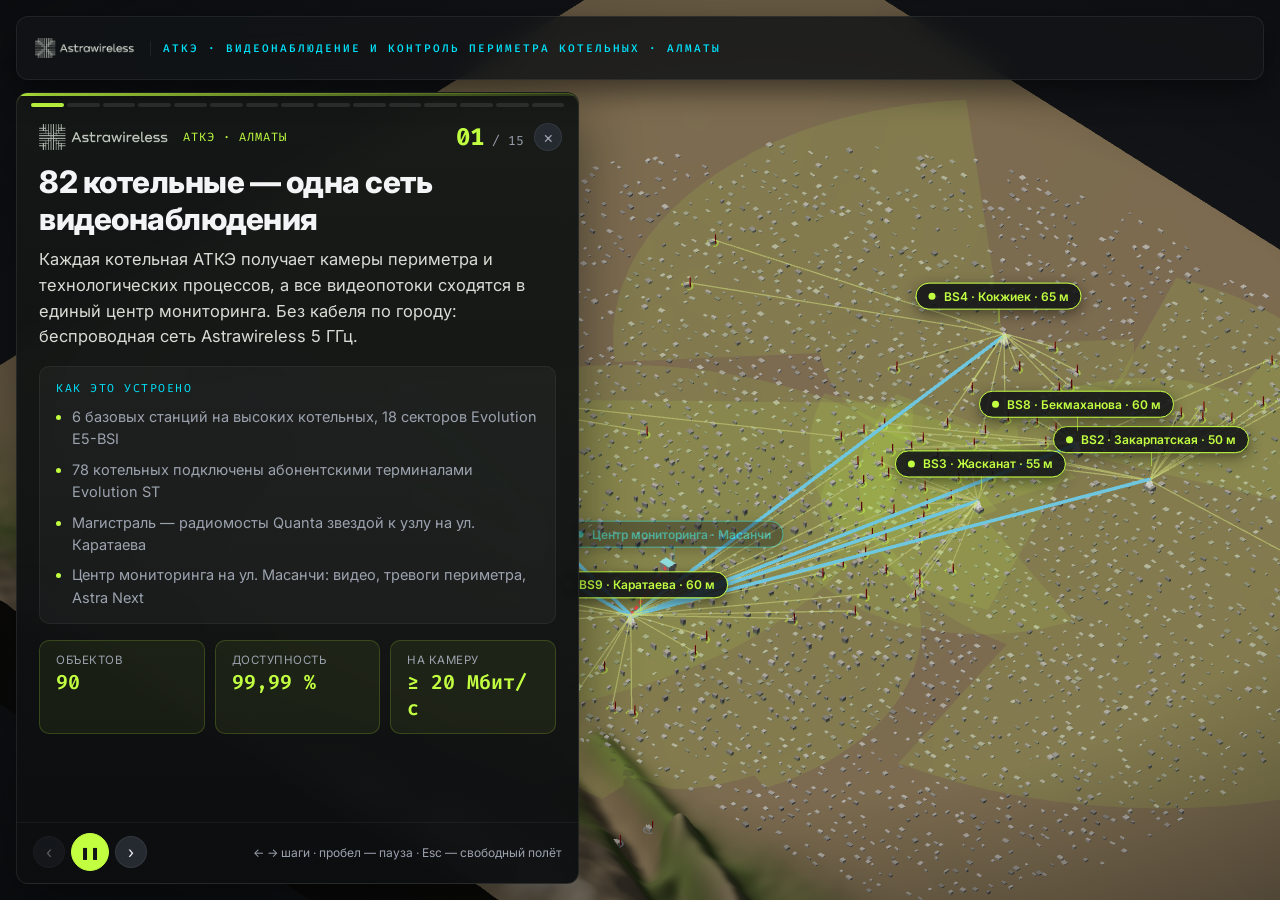
==== atke/index.html @ 7b4aeb9e "Обновление сайта 2026-10-12 13:49" ====
<!doctype html>
<html lang="ru" data-mode="tour">
  <head>
    <meta charset="UTF-8" />
    <meta name="viewport" content="width=device-width, initial-scale=1.0" />
    <meta name="robots" content="noindex, nofollow" />
    <title>Видеонаблюдение котельных АТКЭ · Astrawireless</title>
    <meta name="description" content="Пролёт над Алматы: беспроводная сеть Astrawireless 5 ГГц для видеонаблюдения и контроля периметра котельных АТКЭ." />
    <link rel="preconnect" href="https://fonts.googleapis.com" />
    <link href="https://fonts.googleapis.com/css2?family=Inter:wght@400;500;600;800&family=Fira+Code:wght@400;500;600&display=swap" rel="stylesheet" />
    <script type="module">var e=Object.create,t=Object.defineProperty,n=Object.getOwnPropertyDescriptor,r=Object.getOwnPropertyNames,i=Object.getPrototypeOf,a=Object.prototype.hasOwnProperty,o=(e,t)=>()=>(t||(e((t={exports:{}}).exports,t),e=null),t.exports),s=(e,n)=>{let r={};for(var i in e)t(r,i,{get:e[i],enumerable:!0});return n||t(r,Symbol.toStringTag,{value:`Module`}),r},c=(e,i,o,s)=>{if(i&&typeof i==`object`||typeof i==`function`)for(var c=r(i),l=0,u=c.length,d;l<u;l++)d=c[l],!a.call(e,d)&&d!==o&&t(e,d,{get:(e=>i[e]).bind(null,d),enumerable:!(s=n(i,d))||s.enumerable});return e},l=(n,r,o)=>(o=n==null?{}:e(i(n)),c(r||!n||!n.__esModule||!a.call(n,`default`)?t(o,`default`,{value:n,enumerable:!0}):o,n)),u=o((e=>{var t=Symbol.for(`react.transitional.element`),n=Symbol.for(`react.portal`),r=Symbol.for(`react.fragment`),i=Symbol.for(`react.strict_mode`),a=Symbol.for(`react.profiler`),o=Symbol.for(`react.consumer`),s=Symbol.for(`react.context`),c=Symbol.for(`react.forward_ref`),l=Symbol.for(`react.suspense`),u=Symbol.for(`react.memo`),d=Symbol.for(`react.lazy`),f=Symbol.for(`react.activity`),p=Symbol.for(`react.view_transition`),m=Symbol.iterator;function h(e){return typeof e!=`object`||!e?null:(e=m&&e[m]||e[`@@iterator`],typeof e==`function`?e:null)}var g={isMounted:function(){return!1},enqueueForceUpdate:function(){},enqueueReplaceState:function(){},enqueueSetState:function(){}},_=Object.assign,v={};function y(e,t,n){this.props=e,this.context=t,this.refs=v,this.updater=n||g}y.prototype.isReactComponent={},y.prototype.setState=function(e,t){if(typeof e!=`object`&&typeof e!=`function`&&e!=null)throw Error(`takes an object of state variables to update or a function which returns an object of state variables.`);this.updater.enqueueSetState(this,e,t,`setState`)},y.prototype.forceUpdate=function(e){this.updater.enqueueForceUpdate(this,e,`forceUpdate`)};function b(){}b.prototype=y.prototype;function x(e,t,n){this.props=e,this.context=t,this.refs=v,this.updater=n||g}var S=x.prototype=new b;S.constructor=x,_(S,y.prototype),S.isPureReactComponent=!0;var C=Array.isArray;function w(){}var T={H:null,A:null,T:null,S:null},E=Object.prototype.hasOwnProperty;function D(e,n,r){var i=r.ref;return{$$typeof:t,type:e,key:n,ref:i===void 0?null:i,props:r}}function O(e,t){return D(e.type,t,e.props)}function k(e){return typeof e==`object`&&!!e&&e.$$typeof===t}function A(e){var t={"=":`=0`,":":`=2`};return`$`+e.replace(/[=:]/g,function(e){return t[e]})}var j=/\/+/g;function M(e,t){return typeof e==`object`&&e&&e.key!=null?A(``+e.key):t.toString(36)}function N(e){switch(e.status){case`fulfilled`:return e.value;case`rejected`:throw e.reason;default:switch(typeof e.status==`string`?e.then(w,w):(e.status=`pending`,e.then(function(t){e.status===`pending`&&(e.status=`fulfilled`,e.value=t)},function(t){e.status===`pending`&&(e.status=`rejected`,e.reason=t)})),e.status){case`fulfilled`:return e.value;case`rejected`:throw e.reason}}throw e}function ee(e,r,i,a,o){var s=typeof e;(s===`undefined`||s===`boolean`)&&(e=null);var c=!1;if(e===null)c=!0;else switch(s){case`bigint`:case`string`:case`number`:c=!0;break;case`object`:switch(e.$$typeof){case t:case n:c=!0;break;case d:return c=e._init,ee(c(e._payload),r,i,a,o)}}if(c)return o=o(e),c=a===``?`.`+M(e,0):a,C(o)?(i=``,c!=null&&(i=c.replace(j,`$&/`)+`/`),ee(o,r,i,``,function(e){return e})):o!=null&&(k(o)&&(o=O(o,i+(o.key==null||e&&e.key===o.key?``:(``+o.key).replace(j,`$&/`)+`/`)+c)),r.push(o)),1;c=0;var l=a===``?`.`:a+`:`;if(C(e))for(var u=0;u<e.length;u++)a=e[u],s=l+M(a,u),c+=ee(a,r,i,s,o);else if(u=h(e),typeof u==`function`)for(e=u.call(e),u=0;!(a=e.next()).done;)a=a.value,s=l+M(a,u++),c+=ee(a,r,i,s,o);else if(s===`object`){if(typeof e.then==`function`)return ee(N(e),r,i,a,o);throw r=String(e),Error(`Objects are not valid as a React child (found: `+(r===`[object Object]`?`object with keys {`+Object.keys(e).join(`, `)+`}`:r)+`). If you meant to render a collection of children, use an array instead.`)}return c}function P(e,t,n){if(e==null)return e;var r=[],i=0;return ee(e,r,``,``,function(e){return t.call(n,e,i++)}),r}function te(e){if(e._status===-1){var t=e._result,n=t();n.then(function(t){(e._status===0||e._status===-1)&&(e._status=1,e._result=t,n.status===void 0&&(n.status=`fulfilled`,n.value=t))},function(t){(e._status===0||e._status===-1)&&(e._status=2,e._result=t,n.status===void 0&&(n.status=`rejected`,n.reason=t))}),e._status===-1&&(e._status=0,e._result=n)}if(e._status===1)return e._result.default;throw e._result}var ne=typeof reportError==`function`?reportError:function(e){if(typeof window==`object`&&typeof window.ErrorEvent==`function`){var t=new window.ErrorEvent(`error`,{bubbles:!0,cancelable:!0,message:typeof e==`object`&&e&&typeof e.message==`string`?String(e.message):String(e),error:e});if(!window.dispatchEvent(t))return}else if(typeof process==`object`&&typeof process.emit==`function`){process.emit(`uncaughtException`,e);return}console.error(e)};function re(e){var t=T.T,n={};n.types=t===null?null:t.types,T.T=n;try{var r=e(),i=T.S;i!==null&&i(n,r),typeof r==`object`&&r&&typeof r.then==`function`&&r.then(w,ne)}catch(e){ne(e)}finally{t!==null&&n.types!==null&&(t.types=n.types),T.T=t}}function ie(e){var t=T.T;if(t!==null){var n=t.types;n===null?t.types=[e]:n.indexOf(e)===-1&&n.push(e)}else re(ie.bind(null,e))}var ae={map:P,forEach:function(e,t,n){P(e,function(){t.apply(this,arguments)},n)},count:function(e){var t=0;return P(e,function(){t++}),t},toArray:function(e){return P(e,function(e){return e})||[]},only:function(e){if(!k(e))throw Error(`React.Children.only expected to receive a single React element child.`);return e}};e.Activity=f,e.Children=ae,e.Component=y,e.Fragment=r,e.Profiler=a,e.PureComponent=x,e.StrictMode=i,e.Suspense=l,e.ViewTransition=p,e.__CLIENT_INTERNALS_DO_NOT_USE_OR_WARN_USERS_THEY_CANNOT_UPGRADE=T,e.__COMPILER_RUNTIME={__proto__:null,c:function(e){return T.H.useMemoCache(e)}},e.addTransitionType=ie,e.cache=function(e){return function(){return e.apply(null,arguments)}},e.cacheSignal=function(){return null},e.cloneElement=function(e,t,n){if(e==null)throw Error(`The argument must be a React element, but you passed `+e+`.`);var r=_({},e.props),i=e.key;if(t!=null)for(a in t.key!==void 0&&(i=``+t.key),t)!E.call(t,a)||a===`key`||a===`__self`||a===`__source`||a===`ref`&&t.ref===void 0||(r[a]=t[a]);var a=arguments.length-2;if(a===1)r.children=n;else if(1<a){for(var o=Array(a),s=0;s<a;s++)o[s]=arguments[s+2];r.children=o}return D(e.type,i,r)},e.createContext=function(e){return e={$$typeof:s,_currentValue:e,_currentValue2:e,_threadCount:0,Provider:null,Consumer:null},e.Provider=e,e.Consumer={$$typeof:o,_context:e},e},e.createElement=function(e,t,n){var r,i={},a=null;if(t!=null)for(r in t.key!==void 0&&(a=``+t.key),t)E.call(t,r)&&r!==`key`&&r!==`__self`&&r!==`__source`&&(i[r]=t[r]);var o=arguments.length-2;if(o===1)i.children=n;else if(1<o){for(var s=Array(o),c=0;c<o;c++)s[c]=arguments[c+2];i.children=s}if(e&&e.defaultProps)for(r in o=e.defaultProps,o)i[r]===void 0&&(i[r]=o[r]);return D(e,a,i)},e.createRef=function(){return{current:null}},e.forwardRef=function(e){return{$$typeof:c,render:e}},e.isValidElement=k,e.lazy=function(e){return{$$typeof:d,_payload:{_status:-1,_result:e},_init:te}},e.memo=function(e,t){return{$$typeof:u,type:e,compare:t===void 0?null:t}},e.startTransition=re,e.unstable_useCacheRefresh=function(){return T.H.useCacheRefresh()},e.use=function(e){return T.H.use(e)},e.useActionState=function(e,t,n){return T.H.useActionState(e,t,n)},e.useCallback=function(e,t){return T.H.useCallback(e,t)},e.useContext=function(e){return T.H.useContext(e)},e.useDebugValue=function(){},e.useDeferredValue=function(e,t){return T.H.useDeferredValue(e,t)},e.useEffect=function(e,t){return T.H.useEffect(e,t)},e.useEffectEvent=function(e){return T.H.useEffectEvent(e)},e.useId=function(){return T.H.useId()},e.useImperativeHandle=function(e,t,n){return T.H.useImperativeHandle(e,t,n)},e.useInsertionEffect=function(e,t){return T.H.useInsertionEffect(e,t)},e.useLayoutEffect=function(e,t){return T.H.useLayoutEffect(e,t)},e.useMemo=function(e,t){return T.H.useMemo(e,t)},e.useOptimistic=function(e,t){return T.H.useOptimistic(e,t)},e.useReducer=function(e,t,n){return T.H.useReducer(e,t,n)},e.useRef=function(e){return T.H.useRef(e)},e.useState=function(e){return T.H.useState(e)},e.useSyncExternalStore=function(e,t,n){return T.H.useSyncExternalStore(e,t,n)},e.useTransition=function(){return T.H.useTransition()},e.version=`19.3.0`})),d=o(((e,t)=>{t.exports=u()})),f=o((e=>{function t(e,t){var n=e.length;e.push(t);a:for(;0<n;){var r=n-1>>>1,a=e[r];if(0<i(a,t))e[r]=t,e[n]=a,n=r;else break a}}function n(e){return e.length===0?null:e[0]}function r(e){if(e.length===0)return null;var t=e[0],n=e.pop();if(n!==t){e[0]=n;a:for(var r=0,a=e.length,o=a>>>1;r<o;){var s=2*(r+1)-1,c=e[s],l=s+1,u=e[l];if(0>i(c,n))l<a&&0>i(u,c)?(e[r]=u,e[l]=n,r=l):(e[r]=c,e[s]=n,r=s);else if(l<a&&0>i(u,n))e[r]=u,e[l]=n,r=l;else break a}}return t}function i(e,t){var n=e.sortIndex-t.sortIndex;return n===0?e.id-t.id:n}if(e.unstable_now=void 0,typeof performance==`object`&&typeof performance.now==`function`){var a=performance;e.unstable_now=function(){return a.now()}}else{var o=Date,s=o.now();e.unstable_now=function(){return o.now()-s}}var c=[],l=[],u=1,d=null,f=3,p=!1,m=!1,h=!1,g=!1,_=typeof setTimeout==`function`?setTimeout:null,v=typeof clearTimeout==`function`?clearTimeout:null,y=typeof setImmediate<`u`?setImmediate:null;function b(e){for(var i=n(l);i!==null;){if(i.callback===null)r(l);else if(i.startTime<=e)r(l),i.sortIndex=i.expirationTime,t(c,i);else break;i=n(l)}}function x(e){if(h=!1,b(e),!m){if(n(c)!==null)m=!0,S||(S=!0,O());else{var t=n(l);t!==null&&j(x,t.startTime-e)}}}var S=!1,C=-1,w=5,T=-1;function E(){return g?!0:!(e.unstable_now()-T<w)}function D(){if(g=!1,S){var t=e.unstable_now();T=t;var i=!0;try{a:{m=!1,h&&(h=!1,v(C),C=-1),p=!0;var a=f;try{b:{for(b(t),d=n(c);d!==null&&!(d.expirationTime>t&&E());){var o=d.callback;if(typeof o==`function`){d.callback=null,f=d.priorityLevel;var s=o(d.expirationTime<=t);if(t=e.unstable_now(),typeof s==`function`){d.callback=s,b(t),i=!0;break b}d===n(c)&&r(c),b(t)}else r(c);d=n(c)}if(d!==null)i=!0;else{var u=n(l);u!==null&&j(x,u.startTime-t),i=!1}}break a}finally{d=null,f=a,p=!1}i=void 0}}finally{i?O():S=!1}}}var O;if(typeof y==`function`)O=function(){y(D)};else if(typeof MessageChannel<`u`){var k=new MessageChannel,A=k.port2;k.port1.onmessage=D,O=function(){A.postMessage(null)}}else O=function(){_(D,0)};function j(t,n){C=_(function(){t(e.unstable_now())},n)}e.unstable_IdlePriority=5,e.unstable_ImmediatePriority=1,e.unstable_LowPriority=4,e.unstable_NormalPriority=3,e.unstable_Profiling=null,e.unstable_UserBlockingPriority=2,e.unstable_cancelCallback=function(e){e.callback=null},e.unstable_forceFrameRate=function(e){0>e||125<e?console.error(`forceFrameRate takes a positive int between 0 and 125, forcing frame rates higher than 125 fps is not supported`):w=0<e?Math.floor(1e3/e):5},e.unstable_getCurrentPriorityLevel=function(){return f},e.unstable_next=function(e){switch(f){case 1:case 2:case 3:var t=3;break;default:t=f}var n=f;f=t;try{return e()}finally{f=n}},e.unstable_requestPaint=function(){g=!0},e.unstable_runWithPriority=function(e,t){switch(e){case 1:case 2:case 3:case 4:case 5:break;default:e=3}var n=f;f=e;try{return t()}finally{f=n}},e.unstable_scheduleCallback=function(r,i,a){var o=e.unstable_now();switch(typeof a==`object`&&a?(a=a.delay,a=typeof a==`number`&&0<a?o+a:o):a=o,r){case 1:var s=-1;break;case 2:s=250;break;case 5:s=1073741823;break;case 4:s=1e4;break;default:s=5e3}return s=a+s,r={id:u++,callback:i,priorityLevel:r,startTime:a,expirationTime:s,sortIndex:-1},a>o?(r.sortIndex=a,t(l,r),n(c)===null&&r===n(l)&&(h?(v(C),C=-1):h=!0,j(x,a-o))):(r.sortIndex=s,t(c,r),m||p||(m=!0,S||(S=!0,O()))),r},e.unstable_shouldYield=E,e.unstable_wrapCallback=function(e){var t=f;return function(){var n=f;f=t;try{return e.apply(this,arguments)}finally{f=n}}}})),p=o(((e,t)=>{t.exports=f()})),m=o((e=>{var t=d();function n(e){var t=`https://react.dev/errors/`+e;if(1<arguments.length){t+=`?args[]=`+encodeURIComponent(arguments[1]);for(var n=2;n<arguments.length;n++)t+=`&args[]=`+encodeURIComponent(arguments[n])}return`Minified React error #`+e+`; visit `+t+` for the full message or use the non-minified dev environment for full errors and additional helpful warnings.`}function r(){}var i={d:{f:r,r:function(){throw Error(n(522))},D:r,C:r,L:r,m:r,X:r,S:r,M:r},p:0,findDOMNode:null},a=Symbol.for(`react.portal`),o=Symbol.for(`react.recoverable`),s=Symbol.for(`react.optimistic_key`);function c(e,t,n){var r=3<arguments.length&&arguments[3]!==void 0?arguments[3]:null;return{$$typeof:a,key:r==null?null:r===s?s:``+r,children:e,containerInfo:t,implementation:n}}var l=t.__CLIENT_INTERNALS_DO_NOT_USE_OR_WARN_USERS_THEY_CANNOT_UPGRADE;function u(e,t){if(e===`font`)return``;if(typeof t==`string`)return t===`use-credentials`?t:``}e.__DOM_INTERNALS_DO_NOT_USE_OR_WARN_USERS_THEY_CANNOT_UPGRADE=i,e.browser=function(e){return{$$typeof:o,_reason:e}},e.createPortal=function(e,t){var r=2<arguments.length&&arguments[2]!==void 0?arguments[2]:null;if(!t||t.nodeType!==1&&t.nodeType!==9&&t.nodeType!==11)throw Error(n(299));return c(e,t,null,r)},e.flushSync=function(e){var t=l.T,n=i.p;try{if(l.T=null,i.p=2,e)return e()}finally{l.T=t,i.p=n,i.d.f()}},e.preconnect=function(e,t){typeof e==`string`&&(t?(t=t.crossOrigin,t=typeof t==`string`?t===`use-credentials`?t:``:void 0):t=null,i.d.C(e,t))},e.prefetchDNS=function(e){typeof e==`string`&&i.d.D(e)},e.preinit=function(e,t){if(typeof e==`string`&&t&&typeof t.as==`string`){var n=t.as,r=u(n,t.crossOrigin),a=typeof t.integrity==`string`?t.integrity:void 0,o=typeof t.fetchPriority==`string`?t.fetchPriority:void 0;n===`style`?i.d.S(e,typeof t.precedence==`string`?t.precedence:void 0,{crossOrigin:r,integrity:a,fetchPriority:o}):n===`script`&&i.d.X(e,{crossOrigin:r,integrity:a,fetchPriority:o,nonce:typeof t.nonce==`string`?t.nonce:void 0})}},e.preinitModule=function(e,t){if(typeof e==`string`){if(typeof t==`object`&&t){if(t.as==null||t.as===`script`){var n=u(t.as,t.crossOrigin);i.d.M(e,{crossOrigin:n,integrity:typeof t.integrity==`string`?t.integrity:void 0,nonce:typeof t.nonce==`string`?t.nonce:void 0,fetchPriority:typeof t.fetchPriority==`string`?t.fetchPriority:void 0})}}else t??i.d.M(e)}},e.preload=function(e,t){if(typeof e==`string`&&typeof t==`object`&&t&&typeof t.as==`string`){var n=t.as,r=u(n,t.crossOrigin);i.d.L(e,n,{crossOrigin:r,integrity:typeof t.integrity==`string`?t.integrity:void 0,nonce:typeof t.nonce==`string`?t.nonce:void 0,type:typeof t.type==`string`?t.type:void 0,fetchPriority:typeof t.fetchPriority==`string`?t.fetchPriority:void 0,referrerPolicy:typeof t.referrerPolicy==`string`?t.referrerPolicy:void 0,imageSrcSet:typeof t.imageSrcSet==`string`?t.imageSrcSet:void 0,imageSizes:typeof t.imageSizes==`string`?t.imageSizes:void 0,media:typeof t.media==`string`?t.media:void 0})}},e.preloadModule=function(e,t){if(typeof e==`string`){if(t){var n=u(t.as,t.crossOrigin);i.d.m(e,{as:typeof t.as==`string`&&t.as!==`script`?t.as:void 0,crossOrigin:n,integrity:typeof t.integrity==`string`?t.integrity:void 0,nonce:typeof t.nonce==`string`?t.nonce:void 0,fetchPriority:typeof t.fetchPriority==`string`?t.fetchPriority:void 0})}else i.d.m(e)}},e.requestFormReset=function(e){i.d.r(e)},e.unstable_batchedUpdates=function(e,t){return e(t)},e.useFormState=function(e,t,n){return l.H.useFormState(e,t,n)},e.useFormStatus=function(){return l.H.useHostTransitionStatus()},e.version=`19.3.0`})),h=o(((e,t)=>{function n(){if(typeof __REACT_DEVTOOLS_GLOBAL_HOOK__<`u`&&typeof __REACT_DEVTOOLS_GLOBAL_HOOK__.checkDCE==`function`)try{__REACT_DEVTOOLS_GLOBAL_HOOK__.checkDCE(n)}catch(e){console.error(e)}}n(),t.exports=m()})),g=o((e=>{var t=p(),n=d(),r=h();function i(e){var t=`https://react.dev/errors/`+e;if(1<arguments.length){t+=`?args[]=`+encodeURIComponent(arguments[1]);for(var n=2;n<arguments.length;n++)t+=`&args[]=`+encodeURIComponent(arguments[n])}return`Minified React error #`+e+`; visit `+t+` for the full message or use the non-minified dev environment for full errors and additional helpful warnings.`}function a(e){return!(!e||e.nodeType!==1&&e.nodeType!==9&&e.nodeType!==11)}function o(e){for(var t=e,n=t;n&&!n.alternate;)t=n,t.flags&4098&&(e=t.return),n=t.return;for(;t.return;)t=t.return;return t.tag===3?e:null}function s(e){if(e.tag===13){var t=e.memoizedState;if(t===null&&(e=e.alternate,e!==null&&(t=e.memoizedState)),t!==null)return t.dehydrated}return null}function c(e){if(e.tag===31){var t=e.memoizedState;if(t===null&&(e=e.alternate,e!==null&&(t=e.memoizedState)),t!==null)return t.dehydrated}return null}function l(e){if(o(e)!==e)throw Error(i(188))}function u(e){var t=e.alternate;if(!t){if(t=o(e),t===null)throw Error(i(188));return t===e?e:null}for(var n=e,r=t;;){var a=n.return;if(a===null)break;var s=a.alternate;if(s===null){if(r=a.return,r!==null){n=r;continue}break}if(a.child===s.child){for(s=a.child;s;){if(s===n)return l(a),e;if(s===r)return l(a),t;s=s.sibling}throw Error(i(188))}if(n.return!==r.return)n=a,r=s;else{for(var c=!1,u=a.child;u;){if(u===n){c=!0,n=a,r=s;break}if(u===r){c=!0,r=a,n=s;break}u=u.sibling}if(!c){for(u=s.child;u;){if(u===n){c=!0,n=s,r=a;break}if(u===r){c=!0,r=s,n=a;break}u=u.sibling}if(!c)throw Error(i(189))}}if(n.alternate!==r)throw Error(i(190))}if(n.tag!==3)throw Error(i(188));return n.stateNode.current===n?e:t}function f(e){var t=e.tag;if(t===5||t===26||t===27||t===6)return e;for(e=e.child;e!==null;){if(t=f(e),t!==null)return t;e=e.sibling}return null}function m(e,t,n,r,i,a){for(;e!==null;){if((e.tag===5||e.tag===27||e.tag===6)&&n(e,r,i,a)||(e.tag!==22||e.memoizedState===null)&&(t||e.tag!==5&&e.tag!==27)&&m(e.child,t,n,r,i,a))return!0;e=e.sibling}return!1}function g(e){for(e=e.return;e!==null;){if(e.tag===3||e.tag===5||e.tag===27)return e;e=e.return}return null}function _(e){var t=!1;for(e=e.return;e!==null&&(e.tag===4&&(t=!0),e.tag!==3&&e.tag!==5&&e.tag!==27);)e=e.return;return t}function v(e){var t=[null,null],n=g(e);return n===null||y(t,e,n.child,{foundSelf:!1}),t}function y(e,t,n,r){for(;n!==null;){if(n===t)r.foundSelf=!0;else if(n.tag===5||n.tag===27||n.tag===6){if(r.foundSelf)return e[1]=n,!0;e[0]=n}else if((n.tag!==22||n.memoizedState===null)&&y(e,t,n.child,r))return!0;n=n.sibling}return!1}function b(e){switch(e.tag){case 5:case 27:case 6:return e.stateNode;case 3:return e.stateNode.containerInfo;default:throw Error(i(559))}}var x=null,S=null;function C(e,t,n){return e===n||e===t&&(x=e,!0)}function w(e,t,n){return e===n?(S=e,!1):e===t&&(S!==null&&(x=e),!0)}function T(e){if(e===null)return null;do e=e===null?null:e.return;while(e&&e.tag!==5&&e.tag!==27&&e.tag!==3);return e||null}function E(e,t,n){for(var r=0,i=e;i;i=n(i))r++;i=0;for(var a=t;a;a=n(a))i++;for(;0<r-i;)e=n(e),r--;for(;0<i-r;)t=n(t),i--;for(;r--;){if(e===t||t!==null&&e===t.alternate)return e;e=n(e),t=n(t)}return null}var D=Object.assign,O=Symbol.for(`react.element`),k=Symbol.for(`react.transitional.element`),A=Symbol.for(`react.portal`),j=Symbol.for(`react.fragment`),M=Symbol.for(`react.strict_mode`),N=Symbol.for(`react.profiler`),ee=Symbol.for(`react.consumer`),P=Symbol.for(`react.context`),te=Symbol.for(`react.forward_ref`),ne=Symbol.for(`react.suspense`),re=Symbol.for(`react.suspense_list`),ie=Symbol.for(`react.memo`),ae=Symbol.for(`react.lazy`),oe=Symbol.for(`react.activity`),se=Symbol.for(`react.legacy_hidden`),ce=Symbol.for(`react.memo_cache_sentinel`),le=Symbol.for(`react.view_transition`),ue=Symbol.for(`react.recoverable`),de=Symbol.iterator;function fe(e){return typeof e!=`object`||!e?null:(e=de&&e[de]||e[`@@iterator`],typeof e==`function`?e:null)}var pe=Symbol.for(`react.client.reference`);function me(e){if(e==null)return null;if(typeof e==`function`)return e.$$typeof===pe?null:e.displayName||e.name||null;if(typeof e==`string`)return e;switch(e){case j:return`Fragment`;case N:return`Profiler`;case M:return`StrictMode`;case ne:return`Suspense`;case re:return`SuspenseList`;case oe:return`Activity`;case le:return`ViewTransition`}if(typeof e==`object`)switch(e.$$typeof){case A:return`Portal`;case P:return e.displayName||`Context`;case ee:return(e._context.displayName||`Context`)+`.Consumer`;case te:var t=e.render;return e=e.displayName,e||=(e=t.displayName||t.name||``,e===``?`ForwardRef`:`ForwardRef(`+e+`)`),e;case ie:return t=e.displayName||null,t===null?me(e.type)||`Memo`:t;case ae:t=e._payload,e=e._init;try{return me(e(t))}catch{}}return null}var he=Array.isArray,F=n.__CLIENT_INTERNALS_DO_NOT_USE_OR_WARN_USERS_THEY_CANNOT_UPGRADE,I=r.__DOM_INTERNALS_DO_NOT_USE_OR_WARN_USERS_THEY_CANNOT_UPGRADE,ge={pending:!1,data:null,method:null,action:null},_e=[],ve=-1;function ye(e){return{current:e}}function be(e){0>ve||(e.current=_e[ve],_e[ve]=null,ve--)}function xe(e,t){ve++,_e[ve]=e.current,e.current=t}var Se=ye(null),Ce=ye(null),we=ye(null),Te=ye(null);function Ee(e,t){switch(xe(we,t),xe(Ce,e),xe(Se,null),t.nodeType){case 9:case 11:e=(e=t.documentElement)&&(e=e.namespaceURI)?fp(e):0;break;default:if(e=t.tagName,t=t.namespaceURI)t=fp(t),e=pp(t,e);else switch(e){case`svg`:e=1;break;case`math`:e=2;break;default:e=0}}be(Se),xe(Se,e)}function De(){be(Se),be(Ce),be(we)}function Oe(e){var t=e.memoizedState;t!==null&&(lh._currentValue=t.memoizedState,xe(Te,e)),t=Se.current;var n=pp(t,e.type);t!==n&&(xe(Ce,e),xe(Se,n))}function ke(e){Ce.current===e&&(be(Se),be(Ce)),Te.current===e&&(be(Te),lh._currentValue=ge)}var Ae,je;function L(e){if(Ae===void 0)try{throw Error()}catch(e){var t=e.stack.trim().match(/\n( *(at )?)/);Ae=t&&t[1]||``,je=-1<e.stack.indexOf(`
    at`)?` (<anonymous>)`:-1<e.stack.indexOf(`@`)?`@unknown:0:0`:``}return`
`+Ae+e+je}var Me=!1;function Ne(e,t){if(!e||Me)return``;Me=!0;var n=Error.prepareStackTrace;Error.prepareStackTrace=void 0;try{var r={DetermineComponentFrameRoot:function(){try{if(t){var n=function(){throw Error()};if(Object.defineProperty(n.prototype,"props",{set:function(){throw Error()}}),typeof Reflect==`object`&&Reflect.construct){try{Reflect.construct(n,[])}catch(e){var r=e}Reflect.construct(e,[],n)}else{try{n.call()}catch(e){r=e}n=!1;try{var i=Object.getOwnPropertyDescriptor(e.prototype,`props`);Object.defineProperty(e.prototype,"props",{configurable:!0,set:function(){throw Error()}}),n=!0,new e}finally{n&&(i===void 0?delete e.prototype.props:Object.defineProperty(e.prototype,"props",i))}}}else{try{throw Error()}catch(e){r=e}(n=e())&&typeof n.catch==`function`&&n.catch(function(){})}}catch(e){if(e&&r&&typeof e.stack==`string`)return[e.stack,r.stack]}return[null,null]}};r.DetermineComponentFrameRoot.displayName=`DetermineComponentFrameRoot`;var i=Object.getOwnPropertyDescriptor(r.DetermineComponentFrameRoot,`name`);i&&i.configurable&&Object.defineProperty(r.DetermineComponentFrameRoot,"name",{value:`DetermineComponentFrameRoot`});var a=r.DetermineComponentFrameRoot(),o=a[0],s=a[1];if(o&&s){var c=o.split(`
`),l=s.split(`
`);for(i=r=0;r<c.length&&!c[r].includes(`DetermineComponentFrameRoot`);)r++;for(;i<l.length&&!l[i].includes(`DetermineComponentFrameRoot`);)i++;if(r===c.length||i===l.length)for(r=c.length-1,i=l.length-1;1<=r&&0<=i&&c[r]!==l[i];)i--;for(;1<=r&&0<=i;r--,i--)if(c[r]!==l[i]){if(r!==1||i!==1)do if(r--,i--,0>i||c[r]!==l[i]){var u=`
`+c[r].replace(` at new `,` at `);return e.displayName&&u.includes(`<anonymous>`)&&(u=u.replace(`<anonymous>`,e.displayName)),u}while(1<=r&&0<=i);break}}}finally{Me=!1,Error.prepareStackTrace=n}return(n=e?e.displayName||e.name:``)?L(n):``}function Pe(e,t){switch(e.tag){case 26:case 27:case 5:return L(e.type);case 16:return L(`Lazy`);case 13:return e.child!==t&&t!==null?L(`Suspense Fallback`):L(`Suspense`);case 19:return L(`SuspenseList`);case 0:case 15:return Ne(e.type,!1);case 11:return Ne(e.type.render,!1);case 1:return Ne(e.type,!0);case 31:return L(`Activity`);case 30:return L(`ViewTransition`);default:return``}}function R(e){try{var t=``,n=null;do t+=Pe(e,n),n=e,e=e.return;while(e);return t}catch(e){return`
Error generating stack: `+e.message+`
`+e.stack}}var Fe=Object.prototype.hasOwnProperty,Ie=t.unstable_scheduleCallback,Le=t.unstable_cancelCallback,Re=t.unstable_shouldYield,ze=t.unstable_requestPaint,Be=t.unstable_now,Ve=t.unstable_getCurrentPriorityLevel,He=t.unstable_ImmediatePriority,Ue=t.unstable_UserBlockingPriority,We=t.unstable_NormalPriority,Ge=t.unstable_LowPriority,Ke=t.unstable_IdlePriority,qe=t.log,Je=t.unstable_setDisableYieldValue,Ye=null,Xe=null;function Ze(e){if(typeof qe==`function`&&Je(e),Xe&&typeof Xe.setStrictMode==`function`)try{Xe.setStrictMode(Ye,e)}catch{}}var Qe=Math.clz32?Math.clz32:tt,$e=Math.log,et=Math.LN2;function tt(e){return e>>>=0,e===0?32:31-($e(e)/et|0)|0}var nt=256,rt=262144,it=4194304;function at(e){var t=e&42;if(t!==0)return t;switch(e&-e){case 1:return 1;case 2:return 2;case 4:return 4;case 8:return 8;case 16:return 16;case 32:return 32;case 64:return 64;case 128:return 128;case 256:case 512:case 1024:case 2048:case 4096:case 8192:case 16384:case 32768:case 65536:case 131072:return e&-e;case 262144:case 524288:case 1048576:case 2097152:return e&3932160;case 4194304:case 8388608:case 16777216:case 33554432:return e&62914560;case 67108864:return 67108864;case 134217728:return 134217728;case 268435456:return 268435456;case 536870912:return 536870912;case 1073741824:return 0;default:return e}}function ot(e,t,n){var r=e.pendingLanes;if(r===0)return 0;var i=0,a=e.suspendedLanes,o=e.pingedLanes;e=e.warmLanes;var s=r&134217727;return s===0?(s=r&~a,s===0?o===0?n||(n=r&~e,n!==0&&(i=at(n))):i=at(o):i=at(s)):(r=s&~a,r===0?(o&=s,o===0?n||(n=s&~e,n!==0&&(i=at(n))):i=at(o)):i=at(r)),i===0?0:t!==0&&t!==i&&(t&a)===0&&(a=i&-i,n=t&-t,a>=n||a===32&&n&4194048)?t:i}function st(e,t){return(e.pendingLanes&~(e.suspendedLanes&~e.pingedLanes)&t)===0}function ct(e,t){t&8&&(t|=t&32);var n=e.entangledLanes;if(n!==0)for(e=e.entanglements,n&=t;0<n;){var r=31-Qe(n),i=1<<r;t|=e[r],n&=~i}return t}function lt(e,t){switch(e){case 1:case 2:case 4:case 8:case 64:return t+250;case 16:case 32:case 128:case 256:case 512:case 1024:case 2048:case 4096:case 8192:case 16384:case 32768:case 65536:case 131072:case 262144:case 524288:case 1048576:case 2097152:return t+5e3;case 4194304:case 8388608:case 16777216:case 33554432:return-1;case 67108864:case 134217728:case 268435456:case 536870912:case 1073741824:return-1;default:return-1}}function ut(){var e=it;return it<<=1,!(it&62914560)&&(it=4194304),e}function dt(e){for(var t=[],n=0;31>n;n++)t.push(e);return t}function ft(e,t){e.pendingLanes|=t,t!==268435456&&(e.suspendedLanes=0,e.pingedLanes=0,e.warmLanes=0)}function pt(e,t,n,r,i,a){var o=e.pendingLanes;e.pendingLanes=n,e.suspendedLanes=0,e.pingedLanes=0,e.warmLanes=0,e.expiredLanes&=n,e.entangledLanes&=n,e.errorRecoveryDisabledLanes&=n,e.shellSuspendCounter=0;var s=e.entanglements,c=e.expirationTimes,l=e.hiddenUpdates;for(n=o&~n;0<n;){var u=31-Qe(n),d=1<<u;s[u]=0,c[u]=-1;var f=l[u];if(f!==null)for(l[u]=null,u=0;u<f.length;u++){var p=f[u];p!==null&&(p.lane&=-536870913)}n&=~d}r!==0&&mt(e,r,0),a!==0&&i===0&&e.tag!==0&&(e.suspendedLanes|=a&~(o&~t))}function mt(e,t,n){e.pendingLanes|=t,e.suspendedLanes&=~t;var r=31-Qe(t);e.entangledLanes|=t,e.entanglements[r]=e.entanglements[r]|1073741824|n&261930}function ht(e,t){var n=e.entangledLanes|=t;for(e=e.entanglements;n;){var r=31-Qe(n),i=1<<r;i&t|e[r]&t&&(e[r]|=t),n&=~i}}function gt(e,t){var n=t&-t;return n=n&42?1:_t(n),(n&(e.suspendedLanes|t))===0?n:0}function _t(e){switch(e){case 2:e=1;break;case 8:e=4;break;case 32:e=16;break;case 256:case 512:case 1024:case 2048:case 4096:case 8192:case 16384:case 32768:case 65536:case 131072:case 262144:case 524288:case 1048576:case 2097152:case 4194304:case 8388608:case 16777216:case 33554432:e=128;break;case 268435456:e=134217728;break;default:e=0}return e}function vt(e){return e&=-e,2<e?8<e?e&134217727?32:268435456:8:2}function yt(){var e=I.p;return e===0?(e=window.event,e===void 0?32:Th(e.type)):e}function bt(e,t){var n=I.p;try{return I.p=e,t()}finally{I.p=n}}var xt=Math.random().toString(36).slice(2),St=`__reactFiber$`+xt,Ct=`__reactProps$`+xt,wt=`__reactContainer$`+xt,Tt=`__reactEvents$`+xt,Et=`__reactListeners$`+xt,Dt=`__reactHandles$`+xt,Ot=`__reactResources$`+xt,kt=`__reactMarker$`+xt,At=`__reactLoad$`+xt;function jt(e){delete e[St],delete e[Ct],delete e[Et],delete e[Dt]}function Mt(e){var t;if(t=e[St])return t;for(var n=e.parentNode;n;){if(t=n[wt]||n[St]){if(n=t.alternate,t.child!==null||n!==null&&n.child!==null)for(e=mm(e);e!==null;){if(n=e[St])return n;e=mm(e)}return t}e=n,n=e.parentNode}return null}function Nt(e){if(e=e[St]||e[wt]){var t=e.tag;if(t===5||t===6||t===13||t===31||t===26||t===27||t===3)return e}return null}function Pt(e){var t=e.tag;if(t===5||t===26||t===27||t===6)return e.stateNode;throw Error(i(33))}function Ft(e){var t=e[Ot];return t||=e[Ot]={hoistableStyles:new Map,hoistableScripts:new Map},t}function It(e){e[kt]=!0}function Lt(e){e[At]=void 0}var Rt=new Set,zt={};function Bt(e,t){Vt(e,t),Vt(e+`Capture`,t)}function Vt(e,t){for(zt[e]=t,e=0;e<t.length;e++)Rt.add(t[e])}var Ht=RegExp(`^[:A-Z_a-z\\u00C0-\\u00D6\\u00D8-\\u00F6\\u00F8-\\u02FF\\u0370-\\u037D\\u037F-\\u1FFF\\u200C-\\u200D\\u2070-\\u218F\\u2C00-\\u2FEF\\u3001-\\uD7FF\\uF900-\\uFDCF\\uFDF0-\\uFFFD][:A-Z_a-z\\u00C0-\\u00D6\\u00D8-\\u00F6\\u00F8-\\u02FF\\u0370-\\u037D\\u037F-\\u1FFF\\u200C-\\u200D\\u2070-\\u218F\\u2C00-\\u2FEF\\u3001-\\uD7FF\\uF900-\\uFDCF\\uFDF0-\\uFFFD\\-.0-9\\u00B7\\u0300-\\u036F\\u203F-\\u2040]*$`),Ut={},Wt={};function Gt(e){return Fe.call(Wt,e)?!0:Fe.call(Ut,e)?!1:Ht.test(e)?Wt[e]=!0:(Ut[e]=!0,!1)}var Kt=!1;function qt(){var e=Kt;return Kt=!1,e}function Jt(e,t,n){if(Gt(t)){if(n===null)e.removeAttribute(t);else{switch(typeof n){case`undefined`:case`function`:case`symbol`:e.removeAttribute(t);return;case`boolean`:var r=t.toLowerCase().slice(0,5);if(r!==`data-`&&r!==`aria-`){e.removeAttribute(t);return}}e.setAttribute(t,n)}}}function Yt(e,t,n){if(n===null)e.removeAttribute(t);else{switch(typeof n){case`undefined`:case`function`:case`symbol`:case`boolean`:e.removeAttribute(t);return}e.setAttribute(t,n)}}function Xt(e,t,n,r){if(r===null)e.removeAttribute(n);else{switch(typeof r){case`undefined`:case`function`:case`symbol`:case`boolean`:e.removeAttribute(n);return}e.setAttributeNS(t,n,r)}}function Zt(e){switch(typeof e){case`bigint`:case`boolean`:case`number`:case`string`:case`undefined`:return e;case`object`:return e;default:return``}}function Qt(e){var t=e.type;return(e=e.nodeName)&&e.toLowerCase()===`input`&&(t===`checkbox`||t===`radio`)}function $t(e,t,n){var r=Object.getOwnPropertyDescriptor(e.constructor.prototype,t);if(!e.hasOwnProperty(t)&&r!==void 0&&typeof r.get==`function`&&typeof r.set==`function`){var i=r.get,a=r.set;return Object.defineProperty(e,t,{configurable:!0,get:function(){return i.call(this)},set:function(e){n=``+e,a.call(this,e)}}),Object.defineProperty(e,t,{enumerable:r.enumerable}),{getValue:function(){return n},setValue:function(e){n=``+e},stopTracking:function(){e._valueTracker=null,delete e[t]}}}}function en(e){if(!e._valueTracker){var t=Qt(e)?`checked`:`value`;e._valueTracker=$t(e,t,``+e[t])}}function tn(e){if(!e)return!1;var t=e._valueTracker;if(!t)return!0;var n=t.getValue(),r=``;return e&&(r=Qt(e)?e.checked?`true`:`false`:e.value),e=r,e!==n&&(t.setValue(e),!0)}var nn=/[\n"\\]/g;function rn(e){return e.replace(nn,function(e){return`\\`+e.charCodeAt(0).toString(16)+` `})}function an(e,t,n,r,i,a,o,s){e.name=``,o!=null&&typeof o!=`function`&&typeof o!=`symbol`&&typeof o!=`boolean`?e.type=o:e.removeAttribute(`type`),t==null?o!==`submit`&&o!==`reset`||e.removeAttribute(`value`):o===`number`?(t===0&&e.value===``||e.value!=t)&&(e.value=``+Zt(t)):e.value!==``+Zt(t)&&(e.value=``+Zt(t)),t==null?n==null?r!=null&&e.removeAttribute(`value`):z(e,Zt(n)):o===`number`&&e.value==t?z(e,Zt(e.value)):z(e,Zt(t)),i==null&&a!=null&&(e.defaultChecked=!!a),i!=null&&(e.checked=i&&typeof i!=`function`&&typeof i!=`symbol`),s!=null&&typeof s!=`function`&&typeof s!=`symbol`&&typeof s!=`boolean`?e.name=``+Zt(s):e.removeAttribute(`name`)}function on(e,t,n,r,i,a,o,s){if(a!=null&&typeof a!=`function`&&typeof a!=`symbol`&&typeof a!=`boolean`&&(e.type=a),t!=null||n!=null){if(!(a!==`submit`&&a!==`reset`||t!=null)){en(e);return}n=n==null?``:``+Zt(n),t=t==null?n:``+Zt(t),s||t===e.value||(e.value=t),e.defaultValue=t}r??=i,r=typeof r!=`function`&&typeof r!=`symbol`&&!!r,e.checked=s?e.checked:!!r,e.defaultChecked=!!r,o!=null&&typeof o!=`function`&&typeof o!=`symbol`&&typeof o!=`boolean`&&(e.name=o),en(e)}function z(e,t){e.defaultValue!==``+t&&(e.defaultValue=``+t)}function B(e,t,n,r){if(e=e.options,t){t={};for(var i=0;i<n.length;i++)t[`$`+n[i]]=!0;for(n=0;n<e.length;n++)i=t.hasOwnProperty(`$`+e[n].value),e[n].selected!==i&&(e[n].selected=i),i&&r&&(e[n].defaultSelected=!0)}else{for(n=``+Zt(n),t=null,i=0;i<e.length;i++){if(e[i].value===n){e[i].selected=!0,r&&(e[i].defaultSelected=!0);return}t!==null||e[i].disabled||(t=e[i])}t!==null&&(t.selected=!0)}}function sn(e,t,n){t!=null&&(t=``+Zt(t),t!==e.value&&(e.value=t),n==null)?e.defaultValue!==t&&(e.defaultValue=t):e.defaultValue=n==null?``:``+Zt(n)}function cn(e,t,n,r){if(t==null){if(r!=null){if(n!=null)throw Error(i(92));if(he(r)){if(1<r.length)throw Error(i(93));r=r[0]}n=r}n??=``,t=n}n=Zt(t),e.defaultValue=n,r=e.textContent,r===n&&r!==``&&r!==null&&(e.value=r),en(e)}function ln(e,t){if(t){var n=e.firstChild;if(n&&n===e.lastChild&&n.nodeType===3){n.nodeValue=t;return}}e.textContent=t}var un=new Set(`animationIterationCount aspectRatio borderImageOutset borderImageSlice borderImageWidth boxFlex boxFlexGroup boxOrdinalGroup columnCount columns flex flexGrow flexPositive flexShrink flexNegative flexOrder gridArea gridRow gridRowEnd gridRowSpan gridRowStart gridColumn gridColumnEnd gridColumnSpan gridColumnStart fontWeight lineClamp lineHeight opacity order orphans scale tabSize widows zIndex zoom fillOpacity floodOpacity stopOpacity strokeDasharray strokeDashoffset strokeMiterlimit strokeOpacity strokeWidth MozAnimationIterationCount MozBoxFlex MozBoxFlexGroup MozLineClamp msAnimationIterationCount msFlex msZoom msFlexGrow msFlexNegative msFlexOrder msFlexPositive msFlexShrink msGridColumn msGridColumnSpan msGridRow msGridRowSpan WebkitAnimationIterationCount WebkitBoxFlex WebKitBoxFlexGroup WebkitBoxOrdinalGroup WebkitColumnCount WebkitColumns WebkitFlex WebkitFlexGrow WebkitFlexPositive WebkitFlexShrink WebkitLineClamp`.split(` `));function dn(e,t,n){var r=t.indexOf(`--`)===0;n==null||typeof n==`boolean`||n===``?r?e.setProperty(t,``):t===`float`?e.cssFloat=``:e[t]=``:r?e.setProperty(t,n):typeof n!=`number`||n===0||un.has(t)?t===`float`?e.cssFloat=n:e[t]=(``+n).trim():e[t]=n+`px`}function fn(e,t,n){if(t!=null&&typeof t!=`object`)throw Error(i(62));if(e=e.style,n!=null){for(var r in n)!n.hasOwnProperty(r)||t!=null&&t.hasOwnProperty(r)||(r.indexOf(`--`)===0?e.setProperty(r,``):r===`float`?e.cssFloat=``:e[r]=``,Kt=!0);for(var a in t)r=t[a],t.hasOwnProperty(a)&&n[a]!==r&&(dn(e,a,r),Kt=!0)}else for(var o in t)t.hasOwnProperty(o)&&dn(e,o,t[o])}function pn(e){if(e.indexOf(`-`)===-1)return!1;switch(e){case`annotation-xml`:case`color-profile`:case`font-face`:case`font-face-src`:case`font-face-uri`:case`font-face-format`:case`font-face-name`:case`missing-glyph`:return!1;default:return!0}}var mn=new Map([[`acceptCharset`,`accept-charset`],[`htmlFor`,`for`],[`httpEquiv`,`http-equiv`],[`crossOrigin`,`crossorigin`],[`accentHeight`,`accent-height`],[`alignmentBaseline`,`alignment-baseline`],[`arabicForm`,`arabic-form`],[`baselineShift`,`baseline-shift`],[`capHeight`,`cap-height`],[`clipPath`,`clip-path`],[`clipRule`,`clip-rule`],[`colorInterpolation`,`color-interpolation`],[`colorInterpolationFilters`,`color-interpolation-filters`],[`colorProfile`,`color-profile`],[`colorRendering`,`color-rendering`],[`dominantBaseline`,`dominant-baseline`],[`enableBackground`,`enable-background`],[`fillOpacity`,`fill-opacity`],[`fillRule`,`fill-rule`],[`floodColor`,`flood-color`],[`floodOpacity`,`flood-opacity`],[`fontFamily`,`font-family`],[`fontSize`,`font-size`],[`fontSizeAdjust`,`font-size-adjust`],[`fontStretch`,`font-stretch`],[`fontStyle`,`font-style`],[`fontVariant`,`font-variant`],[`fontWeight`,`font-weight`],[`glyphName`,`glyph-name`],[`glyphOrientationHorizontal`,`glyph-orientation-horizontal`],[`glyphOrientationVertical`,`glyph-orientation-vertical`],[`horizAdvX`,`horiz-adv-x`],[`horizOriginX`,`horiz-origin-x`],[`imageRendering`,`image-rendering`],[`letterSpacing`,`letter-spacing`],[`lightingColor`,`lighting-color`],[`markerEnd`,`marker-end`],[`markerMid`,`marker-mid`],[`markerStart`,`marker-start`],[`maskType`,`mask-type`],[`overlinePosition`,`overline-position`],[`overlineThickness`,`overline-thickness`],[`paintOrder`,`paint-order`],[`panose-1`,`panose-1`],[`pointerEvents`,`pointer-events`],[`renderingIntent`,`rendering-intent`],[`shapeRendering`,`shape-rendering`],[`stopColor`,`stop-color`],[`stopOpacity`,`stop-opacity`],[`strikethroughPosition`,`strikethrough-position`],[`strikethroughThickness`,`strikethrough-thickness`],[`strokeDasharray`,`stroke-dasharray`],[`strokeDashoffset`,`stroke-dashoffset`],[`strokeLinecap`,`stroke-linecap`],[`strokeLinejoin`,`stroke-linejoin`],[`strokeMiterlimit`,`stroke-miterlimit`],[`strokeOpacity`,`stroke-opacity`],[`strokeWidth`,`stroke-width`],[`textAnchor`,`text-anchor`],[`textDecoration`,`text-decoration`],[`textRendering`,`text-rendering`],[`transformOrigin`,`transform-origin`],[`underlinePosition`,`underline-position`],[`underlineThickness`,`underline-thickness`],[`unicodeBidi`,`unicode-bidi`],[`unicodeRange`,`unicode-range`],[`unitsPerEm`,`units-per-em`],[`vAlphabetic`,`v-alphabetic`],[`vHanging`,`v-hanging`],[`vIdeographic`,`v-ideographic`],[`vMathematical`,`v-mathematical`],[`vectorEffect`,`vector-effect`],[`vertAdvY`,`vert-adv-y`],[`vertOriginX`,`vert-origin-x`],[`vertOriginY`,`vert-origin-y`],[`wordSpacing`,`word-spacing`],[`writingMode`,`writing-mode`],[`xmlnsXlink`,`xmlns:xlink`],[`xHeight`,`x-height`]]),hn=/^[\u0000-\u001F ]*j[\r\n\t]*a[\r\n\t]*v[\r\n\t]*a[\r\n\t]*s[\r\n\t]*c[\r\n\t]*r[\r\n\t]*i[\r\n\t]*p[\r\n\t]*t[\r\n\t]*:/i;function V(e){return hn.test(``+e)?`javascript:throw new Error('React has blocked a javascript: URL as a security precaution.')`:e}function gn(){}var _n=null;function vn(e){return e=e.target||e.srcElement||window,e.correspondingUseElement&&(e=e.correspondingUseElement),e.nodeType===3?e.parentNode:e}var yn=null,bn=null;function xn(e){var t=Nt(e);if(t&&(e=t.stateNode)){var n=e[Ct]||null;a:switch(e=t.stateNode,t.type){case`input`:if(an(e,n.value,n.defaultValue,n.defaultValue,n.checked,n.defaultChecked,n.type,n.name),t=n.name,n.type===`radio`&&t!=null){for(n=e;n.parentNode;)n=n.parentNode;for(n=n.querySelectorAll(`input[name="`+rn(``+t)+`"][type="radio"]`),t=0;t<n.length;t++){var r=n[t];if(r!==e&&r.form===e.form){var a=r[Ct]||null;if(!a)throw Error(i(90));an(r,a.value,a.defaultValue,a.defaultValue,a.checked,a.defaultChecked,a.type,a.name)}}for(t=0;t<n.length;t++)r=n[t],r.form===e.form&&tn(r)}break a;case`textarea`:sn(e,n.value,n.defaultValue);break a;case`select`:t=n.value,t!=null&&B(e,!!n.multiple,t,!1)}}}var Sn=!1;function Cn(e,t,n){if(Sn)return e(t,n);Sn=!0;try{return e(t)}finally{if(Sn=!1,(yn!==null||bn!==null)&&(zd(),yn&&(t=yn,e=bn,bn=yn=null,xn(t),e)))for(t=0;t<e.length;t++)xn(e[t])}}function wn(e,t){var n=e.stateNode;if(n===null)return null;var r=n[Ct]||null;if(r===null)return null;n=r[t];a:switch(t){case`onClick`:case`onClickCapture`:case`onDoubleClick`:case`onDoubleClickCapture`:case`onMouseDown`:case`onMouseDownCapture`:case`onMouseMove`:case`onMouseMoveCapture`:case`onMouseUp`:case`onMouseUpCapture`:case`onMouseEnter`:(r=!r.disabled)||(e=e.type,r=e!==`button`&&e!==`input`&&e!==`select`&&e!==`textarea`),e=!r;break a;default:e=!1}if(e)return null;if(n&&typeof n!=`function`)throw Error(i(231,t,typeof n));return n}var Tn=typeof window<`u`&&window.document!==void 0&&window.document.createElement!==void 0,En=!1;if(Tn)try{var Dn={};Object.defineProperty(Dn,"passive",{get:function(){En=!0}}),window.addEventListener(`test`,Dn,Dn),window.removeEventListener(`test`,Dn,Dn)}catch{En=!1}var On=null,kn=null,An=null;function jn(){if(An)return An;var e,t=kn,n=t.length,r,i=`value`in On?On.value:On.textContent,a=i.length;for(e=0;e<n&&t[e]===i[e];e++);var o=n-e;for(r=1;r<=o&&t[n-r]===i[a-r];r++);return An=i.slice(e,1<r?1-r:void 0)}function Mn(e){var t=e.keyCode;return`charCode`in e?(e=e.charCode,e===0&&t===13&&(e=13)):e=t,e===10&&(e=13),32<=e||e===13?e:0}function Nn(){return!0}function Pn(){return!1}function H(e){function t(t,n,r,i,a){for(var o in this._reactName=t,this._targetInst=r,this.type=n,this.nativeEvent=i,this.target=a,this.currentTarget=null,e)e.hasOwnProperty(o)&&(t=e[o],this[o]=t?t(i):i[o]);return this.isDefaultPrevented=(i.defaultPrevented==null?!1===i.returnValue:i.defaultPrevented)?Nn:Pn,this.isPropagationStopped=Pn,this}return D(t.prototype,{preventDefault:function(){this.defaultPrevented=!0;var e=this.nativeEvent;e&&(e.preventDefault?e.preventDefault():typeof e.returnValue!=`unknown`&&(e.returnValue=!1),this.isDefaultPrevented=Nn)},stopPropagation:function(){var e=this.nativeEvent;e&&(e.stopPropagation?e.stopPropagation():typeof e.cancelBubble!=`unknown`&&(e.cancelBubble=!0),this.isPropagationStopped=Nn)},persist:function(){},isPersistent:Nn}),t}var Fn={eventPhase:0,bubbles:0,cancelable:0,timeStamp:function(e){return e.timeStamp||Date.now()},defaultPrevented:0,isTrusted:0},U=H(Fn),In=D({},Fn,{view:0,detail:0}),W=H(In),Ln,Rn,zn,Bn=D({},In,{screenX:0,screenY:0,clientX:0,clientY:0,pageX:0,pageY:0,ctrlKey:0,shiftKey:0,altKey:0,metaKey:0,getModifierState:Zn,button:0,buttons:0,relatedTarget:function(e){return e.relatedTarget===void 0?e.fromElement===e.srcElement?e.toElement:e.fromElement:e.relatedTarget},movementX:function(e){return`movementX`in e?e.movementX:(e!==zn&&(zn&&e.type===`mousemove`?(Ln=e.screenX-zn.screenX,Rn=e.screenY-zn.screenY):Rn=Ln=0,zn=e),Ln)},movementY:function(e){return`movementY`in e?e.movementY:Rn}}),Vn=H(Bn),Hn=H(D({},Bn,{dataTransfer:0})),Un=H(D({},In,{relatedTarget:0})),Wn=H(D({},Fn,{animationName:0,elapsedTime:0,pseudoElement:0})),Gn=H(D({},Fn,{clipboardData:function(e){return`clipboardData`in e?e.clipboardData:window.clipboardData}})),Kn=H(D({},Fn,{data:0})),qn={Esc:`Escape`,Spacebar:` `,Left:`ArrowLeft`,Up:`ArrowUp`,Right:`ArrowRight`,Down:`ArrowDown`,Del:`Delete`,Win:`OS`,Menu:`ContextMenu`,Apps:`ContextMenu`,Scroll:`ScrollLock`,MozPrintableKey:`Unidentified`},Jn={8:`Backspace`,9:`Tab`,12:`Clear`,13:`Enter`,16:`Shift`,17:`Control`,18:`Alt`,19:`Pause`,20:`CapsLock`,27:`Escape`,32:` `,33:`PageUp`,34:`PageDown`,35:`End`,36:`Home`,37:`ArrowLeft`,38:`ArrowUp`,39:`ArrowRight`,40:`ArrowDown`,45:`Insert`,46:`Delete`,112:`F1`,113:`F2`,114:`F3`,115:`F4`,116:`F5`,117:`F6`,118:`F7`,119:`F8`,120:`F9`,121:`F10`,122:`F11`,123:`F12`,144:`NumLock`,145:`ScrollLock`,224:`Meta`},Yn={Alt:`altKey`,Control:`ctrlKey`,Meta:`metaKey`,Shift:`shiftKey`};function Xn(e){var t=this.nativeEvent;return t.getModifierState?t.getModifierState(e):(e=Yn[e])?!!t[e]:!1}function Zn(){return Xn}var Qn=H(D({},In,{key:function(e){if(e.key){var t=qn[e.key]||e.key;if(t!==`Unidentified`)return t}return e.type===`keypress`?(e=Mn(e),e===13?`Enter`:String.fromCharCode(e)):e.type===`keydown`||e.type===`keyup`?Jn[e.keyCode]||`Unidentified`:``},code:0,location:0,ctrlKey:0,shiftKey:0,altKey:0,metaKey:0,repeat:0,locale:0,getModifierState:Zn,charCode:function(e){return e.type===`keypress`?Mn(e):0},keyCode:function(e){return e.type===`keydown`||e.type===`keyup`?e.keyCode:0},which:function(e){return e.type===`keypress`?Mn(e):e.type===`keydown`||e.type===`keyup`?e.keyCode:0}})),$n=H(D({},Bn,{pointerId:0,width:0,height:0,pressure:0,tangentialPressure:0,tiltX:0,tiltY:0,twist:0,pointerType:0,isPrimary:0})),er=H(D({},Fn,{submitter:0})),tr=H(D({},In,{touches:0,targetTouches:0,changedTouches:0,altKey:0,metaKey:0,ctrlKey:0,shiftKey:0,getModifierState:Zn})),nr=H(D({},Fn,{propertyName:0,elapsedTime:0,pseudoElement:0})),rr=H(D({},Bn,{deltaX:function(e){return`deltaX`in e?e.deltaX:`wheelDeltaX`in e?-e.wheelDeltaX:0},deltaY:function(e){return`deltaY`in e?e.deltaY:`wheelDeltaY`in e?-e.wheelDeltaY:`wheelDelta`in e?-e.wheelDelta:0},deltaZ:0,deltaMode:0})),ir=H(D({},Fn,{newState:0,oldState:0,source:0})),ar=[9,13,27,32],or=Tn&&`CompositionEvent`in window,sr=null;Tn&&`documentMode`in document&&(sr=document.documentMode);var cr=Tn&&`TextEvent`in window&&!sr,lr=Tn&&(!or||sr&&8<sr&&11>=sr),ur=` `,dr=!1;function fr(e,t){switch(e){case`keyup`:return ar.indexOf(t.keyCode)!==-1;case`keydown`:return t.keyCode!==229;case`keypress`:case`mousedown`:case`focusout`:return!0;default:return!1}}function pr(e){return e=e.detail,typeof e==`object`&&`data`in e?e.data:null}var mr=!1;function hr(e,t){switch(e){case`compositionend`:return pr(t);case`keypress`:return t.which===32?(dr=!0,ur):null;case`textInput`:return e=t.data,e===ur&&dr?null:e;default:return null}}function gr(e,t){if(mr)return e===`compositionend`||!or&&fr(e,t)?(e=jn(),An=kn=On=null,mr=!1,e):null;switch(e){case`paste`:return null;case`keypress`:if(!(t.ctrlKey||t.altKey||t.metaKey)||t.ctrlKey&&t.altKey){if(t.char&&1<t.char.length)return t.char;if(t.which)return String.fromCharCode(t.which)}return null;case`compositionend`:return lr&&t.locale!==`ko`?null:t.data;default:return null}}var _r={color:!0,date:!0,datetime:!0,"datetime-local":!0,email:!0,month:!0,number:!0,password:!0,range:!0,search:!0,tel:!0,text:!0,time:!0,url:!0,week:!0};function vr(e){var t=e&&e.nodeName&&e.nodeName.toLowerCase();return t===`input`?!!_r[e.type]:t===`textarea`}function yr(e,t,n,r){yn?bn?bn.push(r):bn=[r]:yn=r,t=Xf(t,`onChange`),0<t.length&&(n=new U(`onChange`,`change`,null,n,r),e.push({event:n,listeners:t}))}var br=null,xr=null;function Sr(e){Hf(e,0)}function Cr(e){if(tn(Pt(e)))return e}function wr(e,t){if(e===`change`)return t}var Tr=!1;if(Tn){var Er;if(Tn){var Dr=`oninput`in document;if(!Dr){var Or=document.createElement(`div`);Or.setAttribute(`oninput`,`return;`),Dr=typeof Or.oninput==`function`}Er=Dr}else Er=!1;Tr=Er&&(!document.documentMode||9<document.documentMode)}function kr(){br&&(br.detachEvent(`onpropertychange`,Ar),xr=br=null)}function Ar(e){if(e.propertyName===`value`&&Cr(xr)){var t=[];yr(t,xr,e,vn(e)),Cn(Sr,t)}}function jr(e,t,n){e===`focusin`?(kr(),br=t,xr=n,br.attachEvent(`onpropertychange`,Ar)):e===`focusout`&&kr()}function Mr(e){if(e===`selectionchange`||e===`keyup`||e===`keydown`)return Cr(xr)}function Nr(e,t){if(e===`click`)return Cr(t)}function Pr(e,t){if(e===`input`||e===`change`)return Cr(t)}function Fr(e,t){return e===t&&(e!==0||1/e==1/t)||e!==e&&t!==t}var Ir=typeof Object.is==`function`?Object.is:Fr;function Lr(e,t){if(Ir(e,t))return!0;if(typeof e!=`object`||!e||typeof t!=`object`||!t)return!1;var n=Object.keys(e),r=Object.keys(t);if(n.length!==r.length)return!1;for(r=0;r<n.length;r++){var i=n[r];if(!Fe.call(t,i)||!Ir(e[i],t[i]))return!1}return!0}function Rr(e){if(e||=typeof document<`u`?document:void 0,e===void 0)return null;try{return e.activeElement||e.body}catch{return e.body}}function zr(e){for(;e&&e.firstChild;)e=e.firstChild;return e}function Br(e,t){var n=zr(e);e=0;for(var r;n;){if(n.nodeType===3){if(r=e+n.textContent.length,e<=t&&r>=t)return{node:n,offset:t-e};e=r}a:{for(;n;){if(n.nextSibling){n=n.nextSibling;break a}n=n.parentNode}n=void 0}n=zr(n)}}function Vr(e,t){return e&&t?e===t?!0:e&&e.nodeType===3?!1:t&&t.nodeType===3?Vr(e,t.parentNode):`contains`in e?e.contains(t):e.compareDocumentPosition?!!(e.compareDocumentPosition(t)&16):!1:!1}function Hr(e){e=e!=null&&e.ownerDocument!=null&&e.ownerDocument.defaultView!=null?e.ownerDocument.defaultView:window;for(var t=Rr(e.document);t instanceof e.HTMLIFrameElement;){try{var n=typeof t.contentWindow.location.href==`string`}catch{n=!1}if(n)e=t.contentWindow;else break;t=Rr(e.document)}return t}function Ur(e){var t=e&&e.nodeName&&e.nodeName.toLowerCase();return t&&(t===`input`&&(e.type===`text`||e.type===`search`||e.type===`tel`||e.type===`url`||e.type===`password`)||t===`textarea`||e.contentEditable===`true`)}var G=Tn&&`documentMode`in document&&11>=document.documentMode,Wr=null,Gr=null,Kr=null,qr=!1;function Jr(e,t,n){var r=n.window===n?n.document:n.nodeType===9?n:n.ownerDocument;qr||Wr==null||Wr!==Rr(r)||(r=Wr,`selectionStart`in r&&Ur(r)?r={start:r.selectionStart,end:r.selectionEnd}:(r=(r.ownerDocument&&r.ownerDocument.defaultView||window).getSelection(),r={anchorNode:r.anchorNode,anchorOffset:r.anchorOffset,focusNode:r.focusNode,focusOffset:r.focusOffset}),Kr&&Lr(Kr,r)||(Kr=r,r=Xf(Gr,`onSelect`),0<r.length&&(t=new U(`onSelect`,`select`,null,t,n),e.push({event:t,listeners:r}),t.target=Wr)))}function Yr(e,t){var n={};return n[e.toLowerCase()]=t.toLowerCase(),n[`Webkit`+e]=`webkit`+t,n[`Moz`+e]=`moz`+t,n}var Xr={animationend:Yr(`Animation`,`AnimationEnd`),animationiteration:Yr(`Animation`,`AnimationIteration`),animationstart:Yr(`Animation`,`AnimationStart`),transitionrun:Yr(`Transition`,`TransitionRun`),transitionstart:Yr(`Transition`,`TransitionStart`),transitioncancel:Yr(`Transition`,`TransitionCancel`),transitionend:Yr(`Transition`,`TransitionEnd`)},Zr={},Qr={};Tn&&(Qr=document.createElement(`div`).style,`AnimationEvent`in window||(delete Xr.animationend.animation,delete Xr.animationiteration.animation,delete Xr.animationstart.animation),`TransitionEvent`in window||delete Xr.transitionend.transition);function $r(e){if(Zr[e])return Zr[e];if(!Xr[e])return e;var t=Xr[e],n;for(n in t)if(t.hasOwnProperty(n)&&n in Qr)return Zr[e]=t[n];return e}var ei=$r(`animationend`),ti=$r(`animationiteration`),ni=$r(`animationstart`),ri=$r(`transitionrun`),ii=$r(`transitionstart`),ai=$r(`transitioncancel`),oi=$r(`transitionend`),si=new Map,ci=`abort auxClick beforeToggle cancel canPlay canPlayThrough click close contextMenu copy cut drag dragEnd dragEnter dragExit dragLeave dragOver dragStart drop durationChange emptied encrypted ended error fullscreenChange fullscreenError gotPointerCapture input invalid keyDown keyPress keyUp load loadedData loadedMetadata loadStart lostPointerCapture mouseDown mouseMove mouseOut mouseOver mouseUp paste pause play playing pointerCancel pointerDown pointerMove pointerOut pointerOver pointerUp progress rateChange reset resize seeked seeking stalled submit suspend timeUpdate touchCancel touchEnd touchStart volumeChange scroll toggle touchMove waiting wheel`.split(` `);ci.push(`scrollEnd`);function li(e,t){si.set(e,t),Bt(t,[e])}var ui=0;function di(e,t){if(e.name!=null&&e.name!==`auto`)return e.name;if(t.autoName!==null)return t.autoName;e=bd.identifierPrefix;var n=ui++;return e=`_`+e+`t_`+n.toString(32)+`_`,t.autoName=e}function fi(e){if(e==null||typeof e==`string`)return e;var t=null,n=Od;if(n!==null)for(var r=0;r<n.length;r++){var i=e[n[r]];if(i!=null){if(i===`none`)return`none`;t=t==null?i:t+(` `+i)}}return t??e.default}function pi(e,t){return e=fi(e),t=fi(t),t==null?e===`auto`?null:e:t===`auto`?null:t}var mi=typeof reportError==`function`?reportError:function(e){if(typeof window==`object`&&typeof window.ErrorEvent==`function`){var t=new window.ErrorEvent(`error`,{bubbles:!0,cancelable:!0,message:typeof e==`object`&&e&&typeof e.message==`string`?String(e.message):String(e),error:e});if(!window.dispatchEvent(t))return}else if(typeof process==`object`&&typeof process.emit==`function`){process.emit(`uncaughtException`,e);return}console.error(e)},hi=[],gi=0,_i=0;function vi(){for(var e=gi,t=_i=gi=0;t<e;){var n=hi[t];hi[t++]=null;var r=hi[t];hi[t++]=null;var i=hi[t];hi[t++]=null;var a=hi[t];if(hi[t++]=null,r!==null&&i!==null){var o=r.pending;o===null?i.next=i:(i.next=o.next,o.next=i),r.pending=i}a!==0&&Si(n,i,a)}}function yi(e,t,n,r){hi[gi++]=e,hi[gi++]=t,hi[gi++]=n,hi[gi++]=r,_i|=r,e.lanes|=r,e=e.alternate,e!==null&&(e.lanes|=r)}function bi(e,t,n,r){return yi(e,t,n,r),Ci(e)}function xi(e,t){return yi(e,null,null,t),Ci(e)}function Si(e,t,n){e.lanes|=n;var r=e.alternate;r!==null&&(r.lanes|=n);for(var i=!1,a=e.return;a!==null;)a.childLanes|=n,r=a.alternate,r!==null&&(r.childLanes|=n),a.tag===22&&(e=a.stateNode,e===null||e._visibility&1||(i=!0)),e=a,a=a.return;return e.tag===3?(a=e.stateNode,i&&t!==null&&(i=31-Qe(n),e=a.hiddenUpdates,r=e[i],r===null?e[i]=[t]:r.push(t),t.lane=n|536870912),a):null}function Ci(e){if(50<kd)throw kd=0,Ad=null,Error(i(185));for(var t=e.return;t!==null;)e=t,t=e.return;return e.tag===3?e.stateNode:null}var wi={};function Ti(e,t,n,r){this.tag=e,this.key=n,this.sibling=this.child=this.return=this.stateNode=this.type=this.elementType=null,this.index=0,this.refCleanup=this.ref=null,this.pendingProps=t,this.dependencies=this.memoizedState=this.updateQueue=this.memoizedProps=null,this.mode=r,this.subtreeFlags=this.flags=0,this.deletions=null,this.childLanes=this.lanes=0,this.alternate=null}function Ei(e,t,n,r){return new Ti(e,t,n,r)}function Di(e){return e=e.prototype,!(!e||!e.isReactComponent)}function Oi(e,t){var n=e.alternate;return n===null?(n=Ei(e.tag,t,e.key,e.mode),n.elementType=e.elementType,n.type=e.type,n.stateNode=e.stateNode,n.alternate=e,e.alternate=n):(n.pendingProps=t,n.type=e.type,n.flags=0,n.subtreeFlags=0,n.deletions=null),n.flags=e.flags&1206910976,n.childLanes=e.childLanes,n.lanes=e.lanes,n.child=e.child,n.memoizedProps=e.memoizedProps,n.memoizedState=e.memoizedState,n.updateQueue=e.updateQueue,t=e.dependencies,n.dependencies=t===null?null:{lanes:t.lanes,firstContext:t.firstContext},n.sibling=e.sibling,n.index=e.index,n.ref=e.ref,n.refCleanup=e.refCleanup,n}function ki(e,t){e.flags&=1206910978;var n=e.alternate;return n===null?(e.childLanes=0,e.lanes=t,e.child=null,e.subtreeFlags=0,e.memoizedProps=null,e.memoizedState=null,e.updateQueue=null,e.dependencies=null,e.stateNode=null):(e.childLanes=n.childLanes,e.lanes=n.lanes,e.child=n.child,e.subtreeFlags=0,e.deletions=null,e.memoizedProps=n.memoizedProps,e.memoizedState=n.memoizedState,e.updateQueue=n.updateQueue,e.type=n.type,t=n.dependencies,e.dependencies=t===null?null:{lanes:t.lanes,firstContext:t.firstContext}),e}function Ai(e,t,n,r,a,o){var s=0;if(r=e,typeof r==`function`)Di(r)&&(s=1);else if(typeof r==`string`)s=Ym(e,n,Se.current)?26:e===`html`||e===`head`||e===`body`?27:5;else a:switch(r){case oe:return e=Ei(31,n,t,a),e.elementType=oe,e.lanes=o,e;case j:return ji(n.children,a,o,t);case M:s=8,a|=24;break;case N:return e=Ei(12,n,t,a|2),e.elementType=N,e.lanes=o,e;case ne:return e=Ei(13,n,t,a),e.elementType=ne,e.lanes=o,e;case re:return e=Ei(19,n,t,a),e.elementType=re,e.lanes=o,e;case se:case le:return e=a|32,e=Ei(30,n,t,e),e.elementType=le,e.lanes=o,e.stateNode={autoName:null,paired:null,clones:null,ref:null},e;default:if(typeof r==`object`&&r)switch(r.$$typeof){case P:s=10;break a;case ee:s=9;break a;case te:s=11;break a;case ie:s=14;break a;case ae:s=16,r=null;break a}s=29,n=Error(i(130,e===null?`null`:typeof e,``)),r=null}return t=Ei(s,n,t,a),t.elementType=e,t.type=r,t.lanes=o,t}function ji(e,t,n,r){return e=Ei(7,e,r,t),e.lanes=n,e}function Mi(e,t,n){return e=Ei(6,e,null,t),e.lanes=n,e}function Ni(e){var t=Ei(18,null,null,0);return t.stateNode=e,t}function Pi(e,t,n){return t=Ei(4,e.children===null?[]:e.children,e.key,t),t.lanes=n,t.stateNode={containerInfo:e.containerInfo,pendingChildren:null,implementation:e.implementation},t}var Fi=new WeakMap;function Ii(e,t){if(typeof e==`object`&&e){var n=Fi.get(e);return n===void 0?(t={value:e,source:t,stack:R(t)},Fi.set(e,t),t):n}return{value:e,source:t,stack:R(t)}}var Li=[],Ri=0,zi=null,K=0,Bi=[],Vi=0,Hi=null,Ui=1,Wi=``;function Gi(e,t){Li[Ri++]=K,Li[Ri++]=zi,zi=e,K=t}function Ki(e,t,n){Bi[Vi++]=Ui,Bi[Vi++]=Wi,Bi[Vi++]=Hi,Hi=e;var r=Ui;e=Wi;var i=32-Qe(r)-1;r&=~(1<<i),n+=1;var a=32-Qe(t)+i;if(30<a){var o=i-i%5;a=(r&(1<<o)-1).toString(32),r>>=o,i-=o,Ui=1<<32-Qe(t)+i|n<<i|r,Wi=a+e}else Ui=1<<a|n<<i|r,Wi=e}function qi(e){e.return!==null&&(Gi(e,1),Ki(e,1,0))}function Ji(e){for(;e===zi;)zi=Li[--Ri],Li[Ri]=null,K=Li[--Ri],Li[Ri]=null;for(;e===Hi;)Hi=Bi[--Vi],Bi[Vi]=null,Wi=Bi[--Vi],Bi[Vi]=null,Ui=Bi[--Vi],Bi[Vi]=null}function Yi(e,t){Bi[Vi++]=Ui,Bi[Vi++]=Wi,Bi[Vi++]=Hi,Ui=t.id,Wi=t.overflow,Hi=e}var Xi=null,q=null,Zi=!1,Qi=null,$i=!1,ea=Error(i(519));function ta(e){throw sa(Ii(Error(i(418,1<arguments.length&&arguments[1]!==void 0&&arguments[1]?`text`:`HTML`,``)),e)),ea}function na(e){var t=e.stateNode,n=e.type,r=e.memoizedProps;switch(t[St]=e,t[Ct]=r,n){case`dialog`:Uf(`cancel`,t),Uf(`close`,t);break;case`iframe`:case`object`:case`embed`:Uf(`load`,t);break;case`video`:case`audio`:for(n=0;n<Bf.length;n++)Uf(Bf[n],t);break;case`source`:Uf(`error`,t);break;case`img`:case`image`:case`link`:Uf(`error`,t),Uf(`load`,t);break;case`details`:Uf(`toggle`,t);break;case`input`:Uf(`invalid`,t),on(t,r.value,r.defaultValue,r.checked,r.defaultChecked,r.type,r.name,!0);break;case`select`:Uf(`invalid`,t);break;case`textarea`:Uf(`invalid`,t),cn(t,r.value,r.defaultValue,r.children)}n=r.children,typeof n!=`string`&&typeof n!=`number`&&typeof n!=`bigint`||t.textContent===``+n||!0===r.suppressHydrationWarning||np(t.textContent,n)?(r.popover!=null&&(Uf(`beforetoggle`,t),Uf(`toggle`,t)),r.onScroll!=null&&Uf(`scroll`,t),r.onScrollEnd!=null&&Uf(`scrollend`,t),r.onClick!=null&&(t.onclick=gn),t=!0):t=!1,t||ta(e,!0)}function ra(e){for(Xi=e.return;Xi;)switch(Xi.tag){case 5:case 31:case 13:$i=!1;return;case 27:case 3:$i=!0;return;default:Xi=Xi.return}}function ia(e){if(e!==Xi)return!1;if(!Zi)return ra(e),Zi=!0,!1;var t=e.tag,n;if((n=t!==3&&t!==27)&&((n=t===5)&&(n=e.type,n=n===`form`||n===`button`||hp(e.type,e.memoizedProps)),n=!n),n&&q&&ta(e),ra(e),t===13){if(e=e.memoizedState,e=e===null?null:e.dehydrated,!e)throw Error(i(317));q=pm(e)}else if(t===31){if(e=e.memoizedState,e=e===null?null:e.dehydrated,!e)throw Error(i(317));q=pm(e)}else t===27?(t=q,wp(e.type)?(e=fm,fm=null,q=e):q=t):q=Xi?dm(e.stateNode.nextSibling):null;return!0}function aa(){q=Xi=null,Zi=!1}function oa(){var e=Qi;return e!==null&&(fd===null?fd=e:fd.push.apply(fd,e),Qi=null),e}function sa(e){Qi===null?Qi=[e]:Qi.push(e)}var ca=ye(null),la=null,ua=null;function da(e,t,n){xe(ca,t._currentValue),t._currentValue=n}function fa(e){e._currentValue=ca.current,be(ca)}function pa(e,t,n){for(;e!==null;){var r=e.alternate;if((e.childLanes&t)===t?r!==null&&(r.childLanes&t)!==t&&(r.childLanes|=t):(e.childLanes|=t,r!==null&&(r.childLanes|=t)),e===n)break;e=e.return}}function ma(e,t,n,r){var a=e.child;for(a!==null&&(a.return=e);a!==null;){var o=a.dependencies;if(o!==null){var s=a.child;o=o.firstContext;a:for(;o!==null;){var c=o;o=a;for(var l=0;l<t.length;l++)if(c.context===t[l]){o.lanes|=n,c=o.alternate,c!==null&&(c.lanes|=n),pa(o.return,n,e),r||(s=null);break a}o=c.next}}else if(a.tag===18){if(s=a.return,s===null)throw Error(i(341));s.lanes|=n,o=s.alternate,o!==null&&(o.lanes|=n),pa(s,n,e),s=null}else a.tag===13&&a.memoizedState!==null&&a.memoizedState.dehydrated===null?(a.lanes|=n,s=a.alternate,s!==null&&(s.lanes|=n),pa(a.return,n,e),s=a.child,s=s===null?null:s.sibling):s=a.child;if(s!==null)s.return=a;else for(s=a;s!==null;){if(s===e){s=null;break}if(a=s.sibling,a!==null){a.return=s.return,s=a;break}s=s.return}a=s}}function ha(e,t,n,r){e=null;for(var a=t,o=!1;a!==null;){if(!o){if(a.flags&524288)o=!0;else if(a.flags&262144)break}if(a.tag===10){var s=a.alternate;if(s===null)throw Error(i(387));if(s=s.memoizedProps,s!==null){var c=a.type;Ir(a.pendingProps.value,s.value)||(e===null?e=[c]:e.push(c))}}else if(a===Te.current){if(s=a.alternate,s===null)throw Error(i(387));s.memoizedState.memoizedState!==a.memoizedState.memoizedState&&(e===null?e=[lh]:e.push(lh))}a=a.return}return e!==null&&ma(t,e,n,r),t.flags|=262144,e!==null}function ga(e){for(e=e.firstContext;e!==null;){if(!Ir(e.context._currentValue,e.memoizedValue))return!0;e=e.next}return!1}function _a(e){la=e,ua=null,e=e.dependencies,e!==null&&(e.firstContext=null)}function va(e){return ba(la,e)}function ya(e,t){return la===null&&_a(e),ba(e,t)}function ba(e,t){var n=t._currentValue;if(t={context:t,memoizedValue:n,next:null},ua===null){if(e===null)throw Error(i(308));ua=t,e.dependencies={lanes:0,firstContext:t},e.flags|=524288}else ua=ua.next=t;return n}var xa=typeof AbortController<`u`?AbortController:function(){var e=[],t=this.signal={aborted:!1,addEventListener:function(t,n){e.push(n)}};this.abort=function(){t.aborted=!0,e.forEach(function(e){return e()})}},Sa=t.unstable_scheduleCallback,Ca=t.unstable_NormalPriority,wa={$$typeof:P,Consumer:null,Provider:null,_currentValue:null,_currentValue2:null,_threadCount:0};function Ta(){return{controller:new xa,data:new Map,refCount:0}}function Ea(e){e.refCount--,e.refCount===0&&Sa(Ca,function(){e.controller.abort()})}function Da(e,t){if(e.pendingLanes&4194048){var n=e.transitionTypes;for(n===null&&(n=e.transitionTypes=[]),e=0;e<t.length;e++){var r=t[e];n.indexOf(r)===-1&&n.push(r)}}}var Oa=null;function ka(e){var t=e.transitionTypes;return e.transitionTypes=null,t}var Aa=null,ja=0,Ma=0,Na=null;function Pa(e,t){if(Aa===null){var n=Aa=[];ja=0,Ma=Ff(),Na={status:`pending`,value:void 0,then:function(e){n.push(e)}}}return ja++,t.then(Fa,Fa),t}function Fa(){if(--ja===0&&(Oa=null,Aa!==null)){Na!==null&&(Na.status=`fulfilled`);var e=Aa;Aa=null,Ma=0,Na=null;for(var t=0;t<e.length;t++)(0,e[t])()}}function Ia(e,t){var n=[],r={status:`pending`,value:null,reason:null,then:function(e){n.push(e)}};return e.then(function(){r.status=`fulfilled`,r.value=t;for(var e=0;e<n.length;e++)(0,n[e])(t)},function(e){for(r.status=`rejected`,r.reason=e,e=0;e<n.length;e++)(0,n[e])(void 0)}),r}var La=F.S;F.S=function(e,t){if(hd=Be(),typeof t==`object`&&t&&typeof t.then==`function`&&Pa(e,t),Oa!==null)for(var n=xf;n!==null;)Da(n,Oa),n=n.next;if(n=e.types,n!==null){for(var r=xf;r!==null;)Da(r,n),r=r.next;if(Ma!==0){r=Oa,r===null&&(r=Oa=[]);for(var i=0;i<n.length;i++){var a=n[i];r.indexOf(a)===-1&&r.push(a)}}}La!==null&&La(e,t)};var Ra=ye(null);function za(){var e=Ra.current;return e===null?Zu.pooledCache:e}function Ba(e,t){t===null?xe(Ra,Ra.current):xe(Ra,t.pool)}function Va(){var e=za();return e===null?null:{parent:wa._currentValue,pool:e}}var Ha=Error(i(460)),Ua=Error(i(474)),Wa=Error(i(542)),Ga={then:function(){}};function Ka(e){return e=e.status,e===`fulfilled`||e===`rejected`}function qa(e,t,n){switch(n=e[n],n===void 0?e.push(t):n!==t&&(t.then(gn,gn),t=n),t.status){case`fulfilled`:return t.value;case`rejected`:throw e=t.reason,Za(e),e===void 0&&!(`reason`in t)?Error(i(600)):e;default:if(typeof t.status==`string`)t.then(gn,gn);else{if(e=Zu,e!==null&&100<e.shellSuspendCounter)throw Error(i(482));e=t,e.status=`pending`,e.then(function(e){if(t.status===`pending`){var n=t;n.status=`fulfilled`,n.value=e}},function(e){if(t.status===`pending`){var n=t;n.status=`rejected`,n.reason=e}})}switch(t.status){case`fulfilled`:return t.value;case`rejected`:throw e=t.reason,Za(e),e}throw Ya=t,Ha}}function Ja(e){try{var t=e._init;return t(e._payload)}catch(e){throw typeof e==`object`&&e&&typeof e.then==`function`?(Ya=e,Ha):e}}var Ya=null;function Xa(){if(Ya===null)throw Error(i(459));var e=Ya;return Ya=null,e}function Za(e){if(e===Ha||e===Wa)throw Error(i(483))}var Qa=null,$a=0;function eo(e){var t=$a;return $a+=1,Qa===null&&(Qa=[]),qa(Qa,e,t)}function to(e,t){t=t.props.ref,e.ref=t===void 0?null:t}function no(e,t){throw t.$$typeof===O?Error(i(525)):(e=Object.prototype.toString.call(t),Error(i(31,e===`[object Object]`?`object with keys {`+Object.keys(t).join(`, `)+`}`:e)))}function ro(e){function t(t,n){if(e){var r=t.deletions;r===null?(t.deletions=[n],t.flags|=16):r.push(n)}}function n(n,r){if(!e)return null;for(;r!==null;)t(n,r),r=r.sibling;return null}function r(e){for(var t=new Map;e!==null;)e.key===null?t.set(e.index,e):t.set(e.key,e),e=e.sibling;return t}function a(e,t){return e=Oi(e,t),e.index=0,e.sibling=null,e}function o(t,n,r){return t.index=r,e?(r=t.alternate,r===null?(t.flags|=134217730,n):(r=r.index,r<n?(t.flags|=2,n):r)):(t.flags|=1048576,n)}function s(t){return e&&t.alternate===null&&(t.flags|=134217730),t}function c(e,t,n,r){return t===null||t.tag!==6?(t=Mi(n,e.mode,r),t.return=e,t):(t=a(t,n),t.return=e,t)}function l(e,t,n,r){var i=n.type;return i===j?(e=d(e,t,n.props.children,r,n.key),to(e,n),e):t!==null&&(t.elementType===i||typeof i==`object`&&i&&i.$$typeof===ae&&Ja(i)===t.type)?(t=a(t,n.props),to(t,n),t.return=e,t):(t=Ai(n.type,n.key,n.props,null,e.mode,r),to(t,n),t.return=e,t)}function u(e,t,n,r){return t===null||t.tag!==4||t.stateNode.containerInfo!==n.containerInfo||t.stateNode.implementation!==n.implementation?(t=Pi(n,e.mode,r),t.return=e,t):(t=a(t,n.children||[]),t.return=e,t)}function d(e,t,n,r,i){return t===null||t.tag!==7?(t=ji(n,e.mode,r,i),t.return=e,t):(t=a(t,n),t.return=e,t)}function f(e,t,n){if(typeof t==`string`&&t!==``||typeof t==`number`||typeof t==`bigint`)return t=Mi(``+t,e.mode,n),t.return=e,t;if(typeof t==`object`&&t){switch(t.$$typeof){case k:return n=Ai(t.type,t.key,t.props,null,e.mode,n),to(n,t),n.return=e,n;case A:return t=Pi(t,e.mode,n),t.return=e,t;case ae:return t=Ja(t),f(e,t,n)}if(he(t)||fe(t))return t=ji(t,e.mode,n,null),t.return=e,t;if(typeof t.then==`function`)return f(e,eo(t),n);if(t.$$typeof===P)return f(e,ya(e,t),n);no(e,t)}return null}function p(e,t,n,r){var i=t===null?null:t.key;if(typeof n==`string`&&n!==``||typeof n==`number`||typeof n==`bigint`)return i===null?c(e,t,``+n,r):null;if(typeof n==`object`&&n){switch(n.$$typeof){case k:return n.key===i?l(e,t,n,r):null;case A:return n.key===i?u(e,t,n,r):null;case ae:return n=Ja(n),p(e,t,n,r)}if(he(n)||fe(n))return i===null?d(e,t,n,r,null):null;if(typeof n.then==`function`)return p(e,t,eo(n),r);if(n.$$typeof===P)return p(e,t,ya(e,n),r);no(e,n)}return null}function m(e,t,n,r,i){if(typeof r==`string`&&r!==``||typeof r==`number`||typeof r==`bigint`)return e=e.get(n)||null,c(t,e,``+r,i);if(typeof r==`object`&&r){switch(r.$$typeof){case k:return e=e.get(r.key===null?n:r.key)||null,l(t,e,r,i);case A:return e=e.get(r.key===null?n:r.key)||null,u(t,e,r,i);case ae:return r=Ja(r),m(e,t,n,r,i)}if(he(r)||fe(r))return e=e.get(n)||null,d(t,e,r,i,null);if(typeof r.then==`function`)return m(e,t,n,eo(r),i);if(r.$$typeof===P)return m(e,t,n,ya(t,r),i);no(t,r)}return null}function h(i,a,s,c){for(var l=null,u=null,d=a,h=a=0,g=null;d!==null&&h<s.length;h++){d.index>h?(g=d,d=null):g=d.sibling;var _=p(i,d,s[h],c);if(_===null){d===null&&(d=g);break}e&&d&&_.alternate===null&&t(i,d),a=o(_,a,h),u===null?l=_:u.sibling=_,u=_,d=g}if(h===s.length)return n(i,d),Zi&&Gi(i,h),l;if(d===null){for(;h<s.length;h++)d=f(i,s[h],c),d!==null&&(a=o(d,a,h),u===null?l=d:u.sibling=d,u=d);return Zi&&Gi(i,h),l}for(d=r(d);h<s.length;h++)g=m(d,i,h,s[h],c),g!==null&&(e&&(_=g.alternate,_!==null&&d.delete(_.key===null?h:_.key)),a=o(g,a,h),u===null?l=g:u.sibling=g,u=g);return e&&d.forEach(function(e){return t(i,e)}),Zi&&Gi(i,h),l}function g(a,s,c,l){if(c==null)throw Error(i(151));for(var u=null,d=null,h=s,g=s=0,_=null,v=c.next();h!==null&&!v.done;g++,v=c.next()){h.index>g?(_=h,h=null):_=h.sibling;var y=p(a,h,v.value,l);if(y===null){h===null&&(h=_);break}e&&h&&y.alternate===null&&t(a,h),s=o(y,s,g),d===null?u=y:d.sibling=y,d=y,h=_}if(v.done)return n(a,h),Zi&&Gi(a,g),u;if(h===null){for(;!v.done;g++,v=c.next())v=f(a,v.value,l),v!==null&&(s=o(v,s,g),d===null?u=v:d.sibling=v,d=v);return Zi&&Gi(a,g),u}for(h=r(h);!v.done;g++,v=c.next())v=m(h,a,g,v.value,l),v!==null&&(e&&(_=v.alternate,_!==null&&h.delete(_.key===null?g:_.key)),s=o(v,s,g),d===null?u=v:d.sibling=v,d=v);return e&&h.forEach(function(e){return t(a,e)}),Zi&&Gi(a,g),u}function _(e,r,o,c){if(typeof o==`object`&&o&&o.type===j&&o.key===null&&o.props.ref===void 0&&(o=o.props.children),typeof o==`object`&&o){switch(o.$$typeof){case k:a:{for(var l=o.key;r!==null;){if(r.key===l){if(l=o.type,l===j){if(r.tag===7){n(e,r.sibling),c=a(r,o.props.children),to(c,o),c.return=e,e=c;break a}}else if(r.elementType===l||typeof l==`object`&&l&&l.$$typeof===ae&&Ja(l)===r.type){n(e,r.sibling),c=a(r,o.props),to(c,o),c.return=e,e=c;break a}n(e,r);break}t(e,r),r=r.sibling}o.type===j?(c=ji(o.props.children,e.mode,c,o.key),to(c,o),c.return=e,e=c):(c=Ai(o.type,o.key,o.props,null,e.mode,c),to(c,o),c.return=e,e=c)}return s(e);case A:a:{for(l=o.key;r!==null;){if(r.key===l){if(r.tag===4&&r.stateNode.containerInfo===o.containerInfo&&r.stateNode.implementation===o.implementation){n(e,r.sibling),c=a(r,o.children||[]),c.return=e,e=c;break a}n(e,r);break}t(e,r),r=r.sibling}c=Pi(o,e.mode,c),c.return=e,e=c}return s(e);case ae:return o=Ja(o),_(e,r,o,c)}if(he(o))return h(e,r,o,c);if(fe(o)){if(l=fe(o),typeof l!=`function`)throw Error(i(150));return o=l.call(o),g(e,r,o,c)}if(typeof o.then==`function`)return _(e,r,eo(o),c);if(o.$$typeof===P)return _(e,r,ya(e,o),c);no(e,o)}return typeof o==`string`&&o!==``||typeof o==`number`||typeof o==`bigint`?(o=``+o,r!==null&&r.tag===6?(n(e,r.sibling),c=a(r,o),c.return=e,e=c):(n(e,r),c=Mi(o,e.mode,c),c.return=e,e=c),s(e)):n(e,r)}return function(e,t,n,r){try{$a=0;var i=_(e,t,n,r);return Qa=null,i}catch(t){if(t===Ha||t===Wa)throw t;var a=Ei(29,t,null,e.mode);return a.lanes=r,a.return=e,a}}}var io=ro(!0),ao=ro(!1),oo=!1;function so(e){e.updateQueue={baseState:e.memoizedState,firstBaseUpdate:null,lastBaseUpdate:null,shared:{pending:null,lanes:0,hiddenCallbacks:null},callbacks:null}}function co(e,t){e=e.updateQueue,t.updateQueue===e&&(t.updateQueue={baseState:e.baseState,firstBaseUpdate:e.firstBaseUpdate,lastBaseUpdate:e.lastBaseUpdate,shared:e.shared,callbacks:null})}function lo(e){return{lane:e,tag:0,payload:null,callback:null,next:null}}function uo(e,t,n){var r=e.updateQueue;if(r===null)return null;if(r=r.shared,Xu&2){var i=r.pending;return i===null?t.next=t:(t.next=i.next,i.next=t),r.pending=t,t=Ci(e),Si(e,null,n),t}return yi(e,r,t,n),Ci(e)}function fo(e,t,n){if(t=t.updateQueue,t!==null&&(t=t.shared,n&4194048)){var r=t.lanes;r&=e.pendingLanes,n|=r,t.lanes=n,ht(e,n)}}function po(e,t){var n=e.updateQueue,r=e.alternate;if(r!==null&&(r=r.updateQueue,n===r)){var i=null,a=null;if(n=n.firstBaseUpdate,n!==null){do{var o={lane:n.lane,tag:n.tag,payload:n.payload,callback:null,next:null};a===null?i=a=o:a=a.next=o,n=n.next}while(n!==null);a===null?i=a=t:a=a.next=t}else i=a=t;n={baseState:r.baseState,firstBaseUpdate:i,lastBaseUpdate:a,shared:r.shared,callbacks:r.callbacks},e.updateQueue=n}else e=n.lastBaseUpdate,e===null?n.firstBaseUpdate=t:e.next=t,n.lastBaseUpdate=t}var mo=!1;function ho(){if(mo){var e=Na;if(e!==null)throw e}}function go(e,t,n,r){mo=!1;var i=e.updateQueue;oo=!1;var a=i.firstBaseUpdate,o=i.lastBaseUpdate,s=i.shared.pending;if(s!==null){i.shared.pending=null;var c=s,l=c.next;c.next=null,o===null?a=l:o.next=l,o=c;var u=e.alternate;u!==null&&(u=u.updateQueue,s=u.lastBaseUpdate,s!==o&&(s===null?u.firstBaseUpdate=l:s.next=l,u.lastBaseUpdate=c))}if(a!==null){var d=i.baseState;o=0,u=l=c=null,s=a;do{var f=s.lane&-536870913,p=f!==s.lane;if(p?(Qu&f)===f:(r&f)===f){f!==0&&f===Ma&&(mo=!0),u!==null&&(u=u.next={lane:0,tag:s.tag,payload:s.payload,callback:null,next:null});a:{var m=e,h=s;f=t;var g=n;switch(h.tag){case 1:if(m=h.payload,typeof m==`function`){d=m.call(g,d,f);break a}d=m;break a;case 3:m.flags=m.flags&-65537|128;case 0:if(m=h.payload,f=typeof m==`function`?m.call(g,d,f):m,f==null)break a;d=D({},d,f);break a;case 2:oo=!0}}f=s.callback,f!==null&&(e.flags|=64,p&&(e.flags|=8192),p=i.callbacks,p===null?i.callbacks=[f]:p.push(f))}else p={lane:f,tag:s.tag,payload:s.payload,callback:s.callback,next:null},u===null?(l=u=p,c=d):u=u.next=p,o|=f;if(s=s.next,s===null){if(s=i.shared.pending,s===null)break;p=s,s=p.next,p.next=null,i.lastBaseUpdate=p,i.shared.pending=null}}while(1);u===null&&(c=d),i.baseState=c,i.firstBaseUpdate=l,i.lastBaseUpdate=u,a===null&&(i.shared.lanes=0),od|=o,e.lanes=o,e.memoizedState=d}}function _o(e,t){if(typeof e!=`function`)throw Error(i(191,e));e.call(t)}function vo(e,t){var n=e.callbacks;if(n!==null)for(e.callbacks=null,e=0;e<n.length;e++)_o(n[e],t)}var yo=ye(null),bo=ye(0);function xo(e,t){e=id,xe(bo,e),xe(yo,t),id=e|t.baseLanes}function So(){xe(bo,id),xe(yo,yo.current)}function Co(){id=bo.current,be(yo),be(bo)}var wo=ye(null),To=null;function Eo(e){var t=e.alternate;xe(jo,jo.current&1),xe(wo,e),To===null&&(t===null||yo.current!==null||t.memoizedState!==null)&&(To=e)}function Do(e){xe(jo,jo.current),xe(wo,e),To===null&&(To=e)}function Oo(e){e.tag===22?(xe(jo,jo.current),xe(wo,e),To===null&&(To=e)):ko()}function ko(){xe(jo,jo.current),xe(wo,wo.current)}function Ao(e){be(wo),To===e&&(To=null),be(jo)}var jo=ye(0);function Mo(e,t){xe(wo,wo.current),xe(jo,t)}function No(e){be(jo),be(wo),To===e&&(To=null)}function Po(e){for(var t=e;t!==null;){if(t.tag===13){var n=t.memoizedState;if(n!==null&&(n=n.dehydrated,n===null||cm(n)||lm(n)))return t}else if(t.tag===19&&t.memoizedProps.revealOrder!==`independent`){if(t.flags&128)return t}else if(t.child!==null){t.child.return=t,t=t.child;continue}if(t===e)break;for(;t.sibling===null;){if(t.return===null||t.return===e)return null;t=t.return}t.sibling.return=t.return,t=t.sibling}return null}var Fo=0,J=null,Io=null,Lo=null,Ro=!1,Y=!1,zo=!1,Bo=0,Vo=0,Ho=null,Uo=0;function Wo(){throw Error(i(321))}function Go(e,t){if(t===null)return!1;for(var n=0;n<t.length&&n<e.length;n++)if(!Ir(e[n],t[n]))return!1;return!0}function Ko(e,t,n,r,i,a){return Fo=a,J=t,t.memoizedState=null,t.updateQueue=null,t.lanes=0,F.H=e===null||e.memoizedState===null?lc:uc,zo=!1,a=n(r,i),zo=!1,Y&&(a=Jo(t,n,r,i)),qo(e),a}function qo(e){F.H=cc;var t=Io!==null&&Io.next!==null;if(Fo=0,Lo=Io=J=null,Ro=!1,Vo=0,Ho=null,t)throw Error(i(300));e===null||Dc||(e=e.dependencies,e!==null&&ga(e)&&(Dc=!0))}function Jo(e,t,n,r){J=e;var a=0;do{if(Y&&(Ho=null),Vo=0,Y=!1,25<=a)throw Error(i(301));if(a+=1,Lo=Io=null,e.updateQueue!=null){var o=e.updateQueue;o.lastEffect=null,o.events=null,o.stores=null,o.memoCache!=null&&(o.memoCache.index=0)}F.H=dc,o=t(n,r)}while(Y);return o}function Yo(){var e=F.H,t=e.useState()[0];return t=typeof t.then==`function`?ns(t):t,e=e.useState()[0],(Io===null?null:Io.memoizedState)!==e&&(J.flags|=1024),t}function Xo(){var e=Bo!==0;return Bo=0,e}function Zo(e,t,n){t.updateQueue=e.updateQueue,t.flags&=-2053,e.lanes&=~n}function Qo(e){if(Ro){for(e=e.memoizedState;e!==null;){var t=e.queue;t!==null&&(t.pending=null),e=e.next}Ro=!1}Fo=0,Lo=Io=J=null,Y=!1,Vo=Bo=0,Ho=null}function $o(){var e={memoizedState:null,baseState:null,baseQueue:null,queue:null,next:null};return Lo===null?J.memoizedState=Lo=e:Lo=Lo.next=e,Lo}function es(){if(Io===null){var e=J.alternate;e=e===null?null:e.memoizedState}else e=Io.next;var t=Lo===null?J.memoizedState:Lo.next;if(t!==null)Lo=t,Io=e;else{if(e===null)throw J.alternate===null?Error(i(467)):Error(i(310));Io=e,e={memoizedState:Io.memoizedState,baseState:Io.baseState,baseQueue:Io.baseQueue,queue:Io.queue,next:null},Lo===null?J.memoizedState=Lo=e:Lo=Lo.next=e}return Lo}function ts(){return{lastEffect:null,events:null,stores:null,memoCache:null}}function ns(e){var t=Vo;return Vo+=1,Ho===null&&(Ho=[]),e=qa(Ho,e,t),t=J,(Lo===null?t.memoizedState:Lo.next)===null&&(t=t.alternate,F.H=t===null||t.memoizedState===null?lc:uc),e}function rs(e){if(typeof e==`object`&&e){if(typeof e.then==`function`)return ns(e);if(e.$$typeof===ue)return;if(e.$$typeof===P)return va(e)}throw Error(i(438,String(e)))}function is(e){var t=null,n=J.updateQueue;if(n!==null&&(t=n.memoCache),t==null){var r=J.alternate;r!==null&&(r=r.updateQueue,r!==null&&(r=r.memoCache,r!=null&&(t={data:r.data.map(function(e){return e.slice()}),index:0})))}if(t??={data:[],index:0},n===null&&(n=ts(),J.updateQueue=n),n.memoCache=t,n=t.data[t.index],n===void 0)for(n=t.data[t.index]=Array(e),r=0;r<e;r++)n[r]=ce;return t.index++,n}function as(e,t){return typeof t==`function`?t(e):t}function os(e){return ss(es(),Io,e)}function ss(e,t,n){var r=e.queue;if(r===null)throw Error(i(311));r.lastRenderedReducer=n;var a=e.baseQueue,o=r.pending;if(o!==null){if(a!==null){var s=a.next;a.next=o.next,o.next=s}t.baseQueue=a=o,r.pending=null}if(o=e.baseState,a===null)e.memoizedState=o;else{t=a.next;var c=s=null,l=null,u=t,d=!1;do{var f=u.lane&-536870913;if(f===u.lane?(Fo&f)===f:(Qu&f)===f){var p=u.revertLane;if(p===0)l!==null&&(l=l.next={lane:0,revertLane:0,gesture:null,action:u.action,hasEagerState:u.hasEagerState,eagerState:u.eagerState,next:null}),f===Ma&&(d=!0);else if((Fo&p)===p){u=u.next,p===Ma&&(d=!0);continue}else f={lane:0,revertLane:u.revertLane,gesture:null,action:u.action,hasEagerState:u.hasEagerState,eagerState:u.eagerState,next:null},l===null?(c=l=f,s=o):l=l.next=f,J.lanes|=p,od|=p;f=u.action,zo&&n(o,f),o=u.hasEagerState?u.eagerState:n(o,f)}else p={lane:f,revertLane:u.revertLane,gesture:u.gesture,action:u.action,hasEagerState:u.hasEagerState,eagerState:u.eagerState,next:null},l===null?(c=l=p,s=o):l=l.next=p,J.lanes|=f,od|=f;u=u.next}while(u!==null&&u!==t);if(l===null?s=o:l.next=c,!Ir(o,e.memoizedState)&&(Dc=!0,d&&(n=Na,n!==null)))throw n;e.memoizedState=o,e.baseState=s,e.baseQueue=l,r.lastRenderedState=o}return a===null&&(r.lanes=0),[e.memoizedState,r.dispatch]}function cs(e){var t=es(),n=t.queue;if(n===null)throw Error(i(311));n.lastRenderedReducer=e;var r=n.dispatch,a=n.pending,o=t.memoizedState;if(a!==null){n.pending=null;var s=a=a.next;do o=e(o,s.action),s=s.next;while(s!==a);Ir(o,t.memoizedState)||(Dc=!0),t.memoizedState=o,t.baseQueue===null&&(t.baseState=o),n.lastRenderedState=o}return[o,r]}function ls(e,t,n){var r=J,a=es(),o=Zi;if(o){if(n===void 0)throw Error(i(407));n=n()}else n=t();var s=!Ir((Io||a).memoizedState,n);if(s&&(a.memoizedState=n,Dc=!0),a=a.queue,Ps(fs.bind(null,r,a,e),[e]),e=a.getSnapshot!==t||s||Lo!==null&&!!(Lo.memoizedState.tag&1),ks(e?9:8,{destroy:void 0},ds.bind(null,r,a,n,t),null),e){if(r.flags|=2048,Zu===null)throw Error(i(349));o||Fo&127||us(r,t,n)}return n}function us(e,t,n){e.flags|=16384,e={getSnapshot:t,value:n},t=J.updateQueue,t===null?(t=ts(),J.updateQueue=t,t.stores=[e]):(n=t.stores,n===null?t.stores=[e]:n.push(e))}function ds(e,t,n,r){t.value=n,t.getSnapshot=r,ps(t)&&ms(e)}function fs(e,t,n){return n(function(){ps(t)&&ms(e)})}function ps(e){var t=e.getSnapshot;e=e.value;try{var n=t();return!Ir(e,n)}catch{return!0}}function ms(e){var t=xi(e,2);t!==null&&Pd(t,e,2)}function hs(e){var t=$o();if(typeof e==`function`){var n=e;if(e=n(),zo){Ze(!0);try{n()}finally{Ze(!1)}}}return t.memoizedState=t.baseState=e,t.queue={pending:null,lanes:0,dispatch:null,lastRenderedReducer:as,lastRenderedState:e},t}function gs(e,t,n,r){return e.baseState=n,ss(e,Io,typeof r==`function`?r:as)}function _s(e,t,n,r,a){if(ac(e))throw Error(i(485));if(e=t.action,e!==null){var o={payload:a,action:e,next:null,isTransition:!0,status:`pending`,value:null,reason:null,listeners:[],then:function(e){o.listeners.push(e)}};F.T===null?o.isTransition=!1:n(!0),r(o),n=t.pending,n===null?(o.next=t.pending=o,vs(t,o)):(o.next=n.next,t.pending=n.next=o)}}function vs(e,t){var n=t.action,r=t.payload,i=e.state;if(t.isTransition){var a=F.T,o={};o.types=a===null?null:a.types,F.T=o;try{var s=n(i,r),c=F.S;c!==null&&c(o,s),ys(e,t,s)}catch(n){xs(e,t,n)}finally{a!==null&&o.types!==null&&(a.types=o.types),F.T=a}}else try{a=n(i,r),ys(e,t,a)}catch(n){xs(e,t,n)}}function ys(e,t,n){typeof n==`object`&&n&&typeof n.then==`function`?n.then(function(n){bs(e,t,n)},function(n){return xs(e,t,n)}):bs(e,t,n)}function bs(e,t,n){t.status=`fulfilled`,t.value=n,Ss(t),e.state=n,t=e.pending,t!==null&&(n=t.next,n===t?e.pending=null:(n=n.next,t.next=n,vs(e,n)))}function xs(e,t,n){var r=e.pending;if(e.pending=null,r!==null){r=r.next;do t.status=`rejected`,t.reason=n,Ss(t),t=t.next;while(t!==r)}e.action=null}function Ss(e){e=e.listeners;for(var t=0;t<e.length;t++)(0,e[t])()}function Cs(e,t){return t}function ws(e,t){if(Zi){var n=Zu.formState;if(n!==null){a:{var r=J;if(Zi){if(q){b:{for(var i=q,a=$i;i.nodeType!==8;)if(!a||(i=dm(i.nextSibling),i===null)){i=null;break b}a=i.data,i=a===`F!`||a===`F`?i:null}if(i){q=dm(i.nextSibling),r=i.data===`F!`;break a}}ta(r)}r=!1}r&&(t=n[0])}}return n=$o(),n.memoizedState=n.baseState=t,r={pending:null,lanes:0,dispatch:null,lastRenderedReducer:Cs,lastRenderedState:t},n.queue=r,n=nc.bind(null,J,r),r.dispatch=n,r=hs(!1),a=ic.bind(null,J,!1,r.queue),r=$o(),i={state:t,dispatch:null,action:e,pending:null},r.queue=i,n=_s.bind(null,J,i,a,n),i.dispatch=n,r.memoizedState=e,[t,n,!1]}function Ts(e){return Es(es(),Io,e)}function Es(e,t,n){if(t=ss(e,t,Cs)[0],e=os(as)[0],typeof t==`object`&&t&&typeof t.then==`function`)try{var r=ns(t)}catch(e){throw e===Ha?Wa:e}else r=t;t=es();var i=t.queue,a=i.dispatch;return n!==t.memoizedState&&(J.flags|=2048,ks(9,{destroy:void 0},Ds.bind(null,i,n),null)),[r,a,e]}function Ds(e,t){e.action=t}function Os(e){var t=es(),n=Io;if(n!==null)return Es(t,n,e);es(),t=t.memoizedState,n=es();var r=n.queue.dispatch;return n.memoizedState=e,[t,r,!1]}function ks(e,t,n,r){return e={tag:e,create:n,deps:r,inst:t,next:null},t=J.updateQueue,t===null&&(t=ts(),J.updateQueue=t),n=t.lastEffect,n===null?t.lastEffect=e.next=e:(r=n.next,n.next=e,e.next=r,t.lastEffect=e),e}function As(){return es().memoizedState}function js(e,t,n,r){var i=$o();J.flags|=e,i.memoizedState=ks(1|t,{destroy:void 0},n,r===void 0?null:r)}function Ms(e,t,n,r){var i=es();r=r===void 0?null:r;var a=i.memoizedState.inst;Io!==null&&r!==null&&Go(r,Io.memoizedState.deps)?i.memoizedState=ks(t,a,n,r):(J.flags|=e,i.memoizedState=ks(1|t,a,n,r))}function Ns(e,t){js(8390656,8,e,t)}function Ps(e,t){Ms(2048,8,e,t)}function Fs(e){J.flags|=4;var t=J.updateQueue;if(t===null)t=ts(),J.updateQueue=t,t.events=[e];else{var n=t.events;n===null?t.events=[e]:n.push(e)}}function Is(e){var t=es().memoizedState;return Fs({ref:t,nextImpl:e}),function(){if(Xu&2)throw Error(i(440));return t.impl.apply(void 0,arguments)}}function Ls(e,t){return Ms(4,2,e,t)}function Rs(e,t){return Ms(4,4,e,t)}function zs(e,t){if(typeof t==`function`){e=e();var n=t(e);return function(){typeof n==`function`?n():t(null)}}if(t!=null)return e=e(),t.current=e,function(){t.current=null}}function Bs(e,t,n){n=n==null?null:n.concat([e]),Ms(4,4,zs.bind(null,t,e),n)}function Vs(){}function Hs(e,t){var n=es();t=t===void 0?null:t;var r=n.memoizedState;return t!==null&&Go(t,r[1])?r[0]:(n.memoizedState=[e,t],e)}function Us(e,t){var n=es();t=t===void 0?null:t;var r=n.memoizedState;if(t!==null&&Go(t,r[1]))return r[0];if(r=e(),zo){Ze(!0);try{e()}finally{Ze(!1)}}return n.memoizedState=[r,t],r}function Ws(e,t,n){return n===void 0||Fo&1073741824&&!(Qu&261930)?e.memoizedState=t:(e.memoizedState=n,e=Md(),J.lanes|=e,od|=e,n)}function Gs(e,t,n,r){return Ir(n,t)?n:yo.current===null?!(Fo&106)||Fo&1073741824&&!(Qu&261930)?(Dc=!0,e.memoizedState=n):(e=Md(),J.lanes|=e,od|=e,t):(e=Ws(e,n,r),Ir(e,t)||(Dc=!0),e)}function Ks(e,t,n,r,i){var a=I.p;I.p=a!==0&&8>a?a:8;var o=F.T,s={};s.types=o===null?null:o.types,F.T=s,ic(e,!1,t,n);try{var c=i(),l=F.S;l!==null&&l(s,c),typeof c==`object`&&c&&typeof c.then==`function`?rc(e,t,Ia(c,r),jd(e)):rc(e,t,r,jd(e))}catch(n){rc(e,t,{then:function(){},status:`rejected`,reason:n},jd())}finally{I.p=a,o!==null&&s.types!==null&&(o.types=s.types),F.T=o}}function qs(){}function Js(e,t,n,r){if(e.tag!==5)throw Error(i(476));var a=Ys(e).queue;Ks(e,a,t,ge,n===null?qs:function(){return Xs(e),n(r)})}function Ys(e){var t=e.memoizedState;if(t!==null)return t;t={memoizedState:ge,baseState:ge,baseQueue:null,queue:{pending:null,lanes:0,dispatch:null,lastRenderedReducer:as,lastRenderedState:ge},next:null};var n={};return t.next={memoizedState:n,baseState:n,baseQueue:null,queue:{pending:null,lanes:0,dispatch:null,lastRenderedReducer:as,lastRenderedState:n},next:null},e.memoizedState=t,e=e.alternate,e!==null&&(e.memoizedState=t),t}function Xs(e){var t=Ys(e);t.next===null&&(t=e.alternate.memoizedState),rc(e,t.next.queue,{},jd())}function Zs(){return va(lh)}function Qs(){return es().memoizedState}function $s(){return es().memoizedState}function ec(e){for(var t=e.return;t!==null;){switch(t.tag){case 24:case 3:var n=jd();e=lo(n);var r=uo(t,e,n);r!==null&&(Pd(r,t,n),fo(r,t,n)),t={cache:Ta()},e.payload=t;return}t=t.return}}function tc(e,t,n){var r=jd();n={lane:r,revertLane:0,gesture:null,action:n,hasEagerState:!1,eagerState:null,next:null},ac(e)?oc(t,n):(n=bi(e,t,n,r),n!==null&&(Pd(n,e,r),sc(n,t,r)))}function nc(e,t,n){rc(e,t,n,jd())}function rc(e,t,n,r){var i={lane:r,revertLane:0,gesture:null,action:n,hasEagerState:!1,eagerState:null,next:null};if(ac(e))oc(t,i);else{var a=e.alternate;if(e.lanes===0&&(a===null||a.lanes===0)&&(a=t.lastRenderedReducer,a!==null))try{var o=t.lastRenderedState,s=a(o,n);if(i.hasEagerState=!0,i.eagerState=s,Ir(s,o))return yi(e,t,i,0),Zu===null&&vi(),!1}catch{}if(n=bi(e,t,i,r),n!==null)return Pd(n,e,r),sc(n,t,r),!0}return!1}function ic(e,t,n,r){if(r={lane:2,revertLane:Ff(),gesture:null,action:r,hasEagerState:!1,eagerState:null,next:null},ac(e)){if(t)throw Error(i(479))}else t=bi(e,n,r,2),t!==null&&Pd(t,e,2)}function ac(e){var t=e.alternate;return e===J||t!==null&&t===J}function oc(e,t){Y=Ro=!0;var n=e.pending;n===null?t.next=t:(t.next=n.next,n.next=t),e.pending=t}function sc(e,t,n){if(n&4194048){var r=t.lanes;r&=e.pendingLanes,n|=r,t.lanes=n,ht(e,n)}}var cc={readContext:va,use:rs,useCallback:Wo,useContext:Wo,useEffect:Wo,useImperativeHandle:Wo,useLayoutEffect:Wo,useInsertionEffect:Wo,useMemo:Wo,useReducer:Wo,useRef:Wo,useState:Wo,useDebugValue:Wo,useDeferredValue:Wo,useTransition:Wo,useSyncExternalStore:Wo,useId:Wo,useHostTransitionStatus:Wo,useFormState:Wo,useActionState:Wo,useOptimistic:Wo,useMemoCache:Wo,useCacheRefresh:Wo,useEffectEvent:Wo},lc={readContext:va,use:rs,useCallback:function(e,t){return $o().memoizedState=[e,t===void 0?null:t],e},useContext:va,useEffect:Ns,useImperativeHandle:function(e,t,n){n=n==null?null:n.concat([e]),js(4194308,4,zs.bind(null,t,e),n)},useLayoutEffect:function(e,t){return js(4194308,4,e,t)},useInsertionEffect:function(e,t){js(4,2,e,t)},useMemo:function(e,t){var n=$o();t=t===void 0?null:t;var r=e();if(zo){Ze(!0);try{e()}finally{Ze(!1)}}return n.memoizedState=[r,t],r},useReducer:function(e,t,n){var r=$o();if(n!==void 0){var i=n(t);if(zo){Ze(!0);try{n(t)}finally{Ze(!1)}}}else i=t;return r.memoizedState=r.baseState=i,e={pending:null,lanes:0,dispatch:null,lastRenderedReducer:e,lastRenderedState:i},r.queue=e,e=e.dispatch=tc.bind(null,J,e),[r.memoizedState,e]},useRef:function(e){var t=$o();return e={current:e},t.memoizedState=e},useState:function(e){e=hs(e);var t=e.queue,n=nc.bind(null,J,t);return t.dispatch=n,[e.memoizedState,n]},useDebugValue:Vs,useDeferredValue:function(e,t){return Ws($o(),e,t)},useTransition:function(){var e=hs(!1);return e=Ks.bind(null,J,e.queue,!0,!1),$o().memoizedState=e,[!1,e]},useSyncExternalStore:function(e,t,n){var r=J,a=$o();if(Zi){if(n===void 0)throw Error(i(407));n=n()}else{if(n=t(),Zu===null)throw Error(i(349));Qu&127||us(r,t,n)}a.memoizedState=n;var o={value:n,getSnapshot:t};return a.queue=o,Ns(fs.bind(null,r,o,e),[e]),r.flags|=2048,ks(9,{destroy:void 0},ds.bind(null,r,o,n,t),null),n},useId:function(){var e=$o(),t=Zu.identifierPrefix;if(Zi){var n=Wi,r=Ui;n=(r&~(1<<32-Qe(r)-1)).toString(32)+n,t=`_`+t+`R_`+n,n=Bo++,0<n&&(t+=`H`+n.toString(32)),t+=`_`}else n=Uo++,t=`_`+t+`r_`+n.toString(32)+`_`;return e.memoizedState=t},useHostTransitionStatus:Zs,useFormState:ws,useActionState:ws,useOptimistic:function(e){var t=$o();t.memoizedState=t.baseState=e;var n={pending:null,lanes:0,dispatch:null,lastRenderedReducer:null,lastRenderedState:null};return t.queue=n,t=ic.bind(null,J,!0,n),n.dispatch=t,[e,t]},useMemoCache:is,useCacheRefresh:function(){return $o().memoizedState=ec.bind(null,J)},useEffectEvent:function(e){var t=$o(),n={impl:e};return t.memoizedState=n,function(){if(Xu&2)throw Error(i(440));return n.impl.apply(void 0,arguments)}}},uc={readContext:va,use:rs,useCallback:Hs,useContext:va,useEffect:Ps,useImperativeHandle:Bs,useInsertionEffect:Ls,useLayoutEffect:Rs,useMemo:Us,useReducer:os,useRef:As,useState:function(){return os(as)},useDebugValue:Vs,useDeferredValue:function(e,t){return Gs(es(),Io.memoizedState,e,t)},useTransition:function(){var e=os(as)[0],t=es().memoizedState;return[typeof e==`boolean`?e:ns(e),t]},useSyncExternalStore:ls,useId:Qs,useHostTransitionStatus:Zs,useFormState:Ts,useActionState:Ts,useOptimistic:function(e,t){return gs(es(),Io,e,t)},useMemoCache:is,useCacheRefresh:$s,useEffectEvent:Is},dc={readContext:va,use:rs,useCallback:Hs,useContext:va,useEffect:Ps,useImperativeHandle:Bs,useInsertionEffect:Ls,useLayoutEffect:Rs,useMemo:Us,useReducer:cs,useRef:As,useState:function(){return cs(as)},useDebugValue:Vs,useDeferredValue:function(e,t){var n=es();return Io===null?Ws(n,e,t):Gs(n,Io.memoizedState,e,t)},useTransition:function(){var e=cs(as)[0],t=es().memoizedState;return[typeof e==`boolean`?e:ns(e),t]},useSyncExternalStore:ls,useId:Qs,useHostTransitionStatus:Zs,useFormState:Os,useActionState:Os,useOptimistic:function(e,t){var n=es();return Io===null?(n.baseState=e,[e,n.queue.dispatch]):gs(n,Io,e,t)},useMemoCache:is,useCacheRefresh:$s,useEffectEvent:Is};function fc(e,t,n,r){t=e.memoizedState,n=n(r,t),n=n==null?t:D({},t,n),e.memoizedState=n,e.lanes===0&&(e.updateQueue.baseState=n)}var pc={enqueueSetState:function(e,t,n){e=e._reactInternals;var r=jd(),i=lo(r);i.payload=t,n!=null&&(i.callback=n),t=uo(e,i,r),t!==null&&(Pd(t,e,r),fo(t,e,r))},enqueueReplaceState:function(e,t,n){e=e._reactInternals;var r=jd(),i=lo(r);i.tag=1,i.payload=t,n!=null&&(i.callback=n),t=uo(e,i,r),t!==null&&(Pd(t,e,r),fo(t,e,r))},enqueueForceUpdate:function(e,t){e=e._reactInternals;var n=jd(),r=lo(n);r.tag=2,t!=null&&(r.callback=t),t=uo(e,r,n),t!==null&&(Pd(t,e,n),fo(t,e,n))}};function mc(e,t,n,r,i,a,o){return e=e.stateNode,typeof e.shouldComponentUpdate==`function`?e.shouldComponentUpdate(r,a,o):t.prototype&&t.prototype.isPureReactComponent?!Lr(n,r)||!Lr(i,a):!0}function hc(e,t,n,r){e=t.state,typeof t.componentWillReceiveProps==`function`&&t.componentWillReceiveProps(n,r),typeof t.UNSAFE_componentWillReceiveProps==`function`&&t.UNSAFE_componentWillReceiveProps(n,r),t.state!==e&&pc.enqueueReplaceState(t,t.state,null)}function gc(e,t){var n=t;if(`ref`in t)for(var r in n={},t)r!==`ref`&&(n[r]=t[r]);if(e=e.defaultProps)for(var i in n===t&&(n=D({},n)),e)n[i]===void 0&&(n[i]=e[i]);return n}function _c(e){mi(e)}function vc(e){console.error(e)}function yc(e){mi(e)}function bc(e,t){try{var n=e.onUncaughtError;n(t.value,{componentStack:t.stack})}catch(e){setTimeout(function(){throw e})}}function xc(e,t,n){try{var r=e.onCaughtError;r(n.value,{componentStack:n.stack,errorBoundary:t.tag===1?t.stateNode:null})}catch(e){setTimeout(function(){throw e})}}function Sc(e,t,n){return n=lo(n),n.tag=3,n.payload={element:null},n.callback=function(){bc(e,t)},n}function Cc(e){return e=lo(e),e.tag=3,e}function wc(e,t,n,r){var i=n.type.getDerivedStateFromError;if(typeof i==`function`){var a=r.value;e.payload=function(){return i(a)},e.callback=function(){xc(t,n,r)}}var o=n.stateNode;o!==null&&typeof o.componentDidCatch==`function`&&(e.callback=function(){xc(t,n,r),typeof i!=`function`&&(vd===null?vd=new Set([this]):vd.add(this));var e=r.stack;this.componentDidCatch(r.value,{componentStack:e===null?``:e})})}function Tc(e,t,n,r,a){if(n.flags|=32768,typeof r==`object`&&r&&typeof r.then==`function`){if(t=n.alternate,t!==null&&ha(t,n,a,!0),n=wo.current,n!==null){switch(n.tag){case 31:case 13:case 19:return To===null?Kd():n.alternate===null&&ad===0&&(ad=3),n.flags&=-257,n.flags|=65536,n.lanes=a,r===Ga?n.flags|=16384:(t=n.updateQueue,t===null?n.updateQueue=new Set([r]):t.add(r),hf(e,r,a)),!1;case 22:return n.flags|=65536,r===Ga?n.flags|=16384:(t=n.updateQueue,t===null?(t={transitions:null,markerInstances:null,retryQueue:new Set([r])},n.updateQueue=t):(n=t.retryQueue,n===null?t.retryQueue=new Set([r]):n.add(r)),hf(e,r,a)),!1}throw Error(i(435,n.tag))}return hf(e,r,a),Kd(),!1}if(Zi)return t=wo.current,t===null?(r!==ea&&(t=Error(i(423),{cause:r}),sa(Ii(t,n))),e=e.current.alternate,e.flags|=65536,a&=-a,e.lanes|=a,r=Ii(r,n),a=Sc(e.stateNode,r,a),po(e,a),ad!==4&&(ad=2)):(!(t.flags&65536)&&(t.flags|=256),t.flags|=65536,t.lanes=a,r!==ea&&(e=Error(i(422),{cause:r}),sa(Ii(e,n)))),!1;var o=Error(i(520),{cause:r});if(o=Ii(o,n),dd===null?dd=[o]:dd.push(o),ad!==4&&(ad=2),t===null)return!0;r=Ii(r,n),n=t;do{switch(n.tag){case 3:return n.flags|=65536,e=a&-a,n.lanes|=e,e=Sc(n.stateNode,r,e),po(n,e),!1;case 1:if(t=n.type,o=n.stateNode,!(n.flags&128)&&(typeof t.getDerivedStateFromError==`function`||o!==null&&typeof o.componentDidCatch==`function`&&(vd===null||!vd.has(o))))return n.flags|=65536,a&=-a,n.lanes|=a,a=Cc(a),wc(a,e,n,r),po(n,a),!1;break;case 22:if(n.memoizedState!==null)return n.flags|=65536,!1}n=n.return}while(n!==null);return!1}var Ec=Error(i(461)),Dc=!1;function Oc(e,t,n,r){t.child=e===null?ao(t,null,n,r):io(t,e.child,n,r)}function kc(e,t,n,r,i){n=n.render;var a=t.ref;if(`ref`in r){var o={};for(var s in r)s!==`ref`&&(o[s]=r[s])}else o=r;return _a(t),r=Ko(e,t,n,o,a,i),s=Xo(),e!==null&&!Dc?(Zo(e,t,i),rl(e,t,i)):(Zi&&s&&qi(t),t.flags|=1,Oc(e,t,r,i),t.child)}function Ac(e,t,n,r,i){if(e===null){var a=n.type;return typeof a==`function`&&!Di(a)&&a.defaultProps===void 0&&n.compare===null?(t.tag=15,t.type=a,jc(e,t,a,r,i)):(e=Ai(n.type,null,r,t,t.mode,i),e.ref=t.ref,e.return=t,t.child=e)}if(a=e.child,!il(e,i)){var o=a.memoizedProps;if(n=n.compare,n=n===null?Lr:n,n(o,r)&&e.ref===t.ref)return rl(e,t,i)}return t.flags|=1,e=Oi(a,r),e.ref=t.ref,e.return=t,t.child=e}function jc(e,t,n,r,i){if(e!==null){var a=e.memoizedProps;if(Lr(a,r)&&e.ref===t.ref){if(Dc=!1,t.pendingProps=r=a,il(e,i))e.flags&131072&&(Dc=!0);else return t.lanes=e.lanes,rl(e,t,i)}}return zc(e,t,n,r,i)}function Mc(e,t,n,r){var i=r.children,a=e===null?null:e.memoizedState;if(e===null&&t.stateNode===null&&(t.stateNode={_visibility:1,_pendingMarkers:null,_retryCache:null,_transitions:null}),r.mode===`hidden`){if(t.flags&128){if(a=a===null?n:a.baseLanes|n,e!==null){for(r=t.child=e.child,i=0;r!==null;)i=i|r.lanes|r.childLanes,r=r.sibling;r=i&~a}else r=0,t.child=null;return Pc(e,t,a,n,r)}if(n&536870912)t.memoizedState={baseLanes:0,cachePool:null},e!==null&&Ba(t,a===null?null:a.cachePool),a===null?So():xo(t,a),Oo(t);else return r=t.lanes=536870912,Pc(e,t,a===null?n:a.baseLanes|n,n,r)}else a===null?(e!==null&&Ba(t,null),So(),ko()):(Ba(t,a.cachePool),xo(t,a),ko(),t.memoizedState=null);return Oc(e,t,i,n),t.child}function Nc(e,t){return e!==null&&e.tag===22||t.stateNode!==null||(t.stateNode={_visibility:1,_pendingMarkers:null,_retryCache:null,_transitions:null}),t.sibling}function Pc(e,t,n,r,i){var a=za();return a=a===null?null:{parent:wa._currentValue,pool:a},t.memoizedState={baseLanes:n,cachePool:a},e!==null&&Ba(t,null),So(),Oo(t),e!==null&&ha(e,t,r,!0),t.childLanes=i,null}function Fc(e,t){return t=Jc({mode:t.mode,children:t.children},e.mode),t.ref=e.ref,e.child=t,t.return=e,t}function Ic(e,t,n){return io(t,e.child,null,n),e=Fc(t,t.pendingProps),e.flags|=2,Ao(t),t.memoizedState=null,e}function Lc(e,t,n){var r=t.pendingProps,a=!!(t.flags&128);if(t.flags&=-129,e===null){if(Zi){if(r.mode===`hidden`)return e=Fc(t,r),t.lanes=536870912,e.memoizedState={baseLanes:0,cachePool:null},Nc(null,e);if(Do(t),(e=q)?(e=sm(e,$i),e=e!==null&&e.data===`&`?e:null,e!==null&&(t.memoizedState={dehydrated:e,treeContext:Hi===null?null:{id:Ui,overflow:Wi},retryLane:536870912,hydrationErrors:null},n=Ni(e),n.return=t,t.child=n,Xi=t,q=null)):e=null,e===null)throw ta(t);return t.lanes=536870912,null}return Fc(t,r)}var o=e.memoizedState;if(o!==null){var s=o.dehydrated;if(Do(t),a){if(t.flags&256)t.flags&=-257,t=Ic(e,t,n);else if(t.memoizedState!==null)t.child=e.child,t.flags|=128,t=null;else throw Error(i(558))}else if(Dc||ha(e,t,n,!1),a=(n&e.childLanes)!==0,Dc||a){if(yo.current===null){if(r=Zu,r!==null&&(s=gt(r,n),s!==0&&s!==o.retryLane))throw o.retryLane=s,xi(e,s),Pd(r,e,s),Ec;Kd()}t=Ic(e,t,n)}else e=o.treeContext,q=dm(s.nextSibling),Xi=t,Zi=!0,Qi=null,$i=!1,e!==null&&Yi(t,e),t=Fc(t,r),t.flags|=134221824;return t}return e=Oi(e.child,{mode:r.mode,children:r.children}),e.ref=t.ref,t.child=e,e.return=t,e}function Rc(e,t){var n=t.ref;if(n===null)e!==null&&e.ref!==null&&(t.flags|=4194816);else{if(typeof n!=`function`&&typeof n!=`object`)throw Error(i(284));(e===null||e.ref!==n)&&(t.flags|=4194816)}}function zc(e,t,n,r,i){return _a(t),n=Ko(e,t,n,r,void 0,i),r=Xo(),e!==null&&!Dc?(Zo(e,t,i),rl(e,t,i)):(Zi&&r&&qi(t),t.flags|=1,Oc(e,t,n,i),t.child)}function Bc(e,t,n,r,i,a){return _a(t),t.updateQueue=null,n=Jo(t,r,n,i),qo(e),r=Xo(),e!==null&&!Dc?(Zo(e,t,a),rl(e,t,a)):(Zi&&r&&qi(t),t.flags|=1,Oc(e,t,n,a),t.child)}function Vc(e,t,n,r,i){if(_a(t),t.stateNode===null){var a=wi,o=n.contextType;typeof o==`object`&&o&&(a=va(o)),a=new n(r,a),t.memoizedState=a.state!==null&&a.state!==void 0?a.state:null,a.updater=pc,t.stateNode=a,a._reactInternals=t,a=t.stateNode,a.props=r,a.state=t.memoizedState,a.refs={},so(t),o=n.contextType,a.context=typeof o==`object`&&o?va(o):wi,a.state=t.memoizedState,o=n.getDerivedStateFromProps,typeof o==`function`&&(fc(t,n,o,r),a.state=t.memoizedState),typeof n.getDerivedStateFromProps==`function`||typeof a.getSnapshotBeforeUpdate==`function`||typeof a.UNSAFE_componentWillMount!=`function`&&typeof a.componentWillMount!=`function`||(o=a.state,typeof a.componentWillMount==`function`&&a.componentWillMount(),typeof a.UNSAFE_componentWillMount==`function`&&a.UNSAFE_componentWillMount(),o!==a.state&&pc.enqueueReplaceState(a,a.state,null),go(t,r,a,i),ho(),a.state=t.memoizedState),typeof a.componentDidMount==`function`&&(t.flags|=4194308),r=!0}else if(e===null){a=t.stateNode;var s=t.memoizedProps,c=gc(n,s);a.props=c;var l=a.context,u=n.contextType;o=wi,typeof u==`object`&&u&&(o=va(u));var d=n.getDerivedStateFromProps;u=typeof d==`function`||typeof a.getSnapshotBeforeUpdate==`function`,s=t.pendingProps!==s,u||typeof a.UNSAFE_componentWillReceiveProps!=`function`&&typeof a.componentWillReceiveProps!=`function`||(s||l!==o)&&hc(t,a,r,o),oo=!1;var f=t.memoizedState;a.state=f,go(t,r,a,i),ho(),l=t.memoizedState,s||f!==l||oo?(typeof d==`function`&&(fc(t,n,d,r),l=t.memoizedState),(c=oo||mc(t,n,c,r,f,l,o))?(u||typeof a.UNSAFE_componentWillMount!=`function`&&typeof a.componentWillMount!=`function`||(typeof a.componentWillMount==`function`&&a.componentWillMount(),typeof a.UNSAFE_componentWillMount==`function`&&a.UNSAFE_componentWillMount()),typeof a.componentDidMount==`function`&&(t.flags|=4194308)):(typeof a.componentDidMount==`function`&&(t.flags|=4194308),t.memoizedProps=r,t.memoizedState=l),a.props=r,a.state=l,a.context=o,r=c):(typeof a.componentDidMount==`function`&&(t.flags|=4194308),r=!1)}else{a=t.stateNode,co(e,t),o=t.memoizedProps,u=gc(n,o),a.props=u,d=t.pendingProps,f=a.context,l=n.contextType,c=wi,typeof l==`object`&&l&&(c=va(l)),s=n.getDerivedStateFromProps,(l=typeof s==`function`||typeof a.getSnapshotBeforeUpdate==`function`)||typeof a.UNSAFE_componentWillReceiveProps!=`function`&&typeof a.componentWillReceiveProps!=`function`||(o!==d||f!==c)&&hc(t,a,r,c),oo=!1,f=t.memoizedState,a.state=f,go(t,r,a,i),ho();var p=t.memoizedState;o!==d||f!==p||oo||e!==null&&e.dependencies!==null&&ga(e.dependencies)?(typeof s==`function`&&(fc(t,n,s,r),p=t.memoizedState),(u=oo||mc(t,n,u,r,f,p,c)||e!==null&&e.dependencies!==null&&ga(e.dependencies))?(l||typeof a.UNSAFE_componentWillUpdate!=`function`&&typeof a.componentWillUpdate!=`function`||(typeof a.componentWillUpdate==`function`&&a.componentWillUpdate(r,p,c),typeof a.UNSAFE_componentWillUpdate==`function`&&a.UNSAFE_componentWillUpdate(r,p,c)),typeof a.componentDidUpdate==`function`&&(t.flags|=4),typeof a.getSnapshotBeforeUpdate==`function`&&(t.flags|=1024)):(typeof a.componentDidUpdate!=`function`||o===e.memoizedProps&&f===e.memoizedState||(t.flags|=4),typeof a.getSnapshotBeforeUpdate!=`function`||o===e.memoizedProps&&f===e.memoizedState||(t.flags|=1024),t.memoizedProps=r,t.memoizedState=p),a.props=r,a.state=p,a.context=c,r=u):(typeof a.componentDidUpdate!=`function`||o===e.memoizedProps&&f===e.memoizedState||(t.flags|=4),typeof a.getSnapshotBeforeUpdate!=`function`||o===e.memoizedProps&&f===e.memoizedState||(t.flags|=1024),r=!1)}return a=r,Rc(e,t),r=!!(t.flags&128),a||r?(a=t.stateNode,n=r&&typeof n.getDerivedStateFromError!=`function`?null:a.render(),t.flags|=1,e!==null&&r?(t.child=io(t,e.child,null,i),t.child=io(t,null,n,i)):Oc(e,t,n,i),t.memoizedState=a.state,e=t.child):e=rl(e,t,i),e}function Hc(e,t,n,r){return aa(),t.flags|=256,Oc(e,t,n,r),t.child}var Uc={dehydrated:null,treeContext:null,retryLane:0,hydrationErrors:null};function Wc(e){return{baseLanes:e,cachePool:Va()}}function Gc(e,t,n){return e=e===null?0:e.childLanes&~n,t&&(e|=ld),e}function Kc(e,t,n){var r=t.pendingProps,i=!1,a=!!(t.flags&128),o;if((o=a)||(o=e!==null&&e.memoizedState===null?!1:!!(jo.current&2)),o&&(i=!0,t.flags&=-129),o=!!(t.flags&32),t.flags&=-33,e===null){if(Zi){if(i?Eo(t):ko(),(e=q)?(e=sm(e,$i),e=e!==null&&e.data!==`&`?e:null,e!==null&&(t.memoizedState={dehydrated:e,treeContext:Hi===null?null:{id:Ui,overflow:Wi},retryLane:536870912,hydrationErrors:null},n=Ni(e),n.return=t,t.child=n,Xi=t,q=null)):e=null,e===null)throw ta(t);return t.lanes=lm(e)?32:536870912,null}return a=r.children,r=r.fallback,i?(ko(),i=t.mode,a=Jc({mode:`hidden`,children:a},i),r=ji(r,i,n,null),a.return=t,r.return=t,a.sibling=r,t.child=a,r=t.child,r.memoizedState=Wc(n),r.childLanes=Gc(e,o,n),t.memoizedState=Uc,Nc(null,r)):(Eo(t),qc(t,a))}var s=e.memoizedState;if(s!==null){var c=s.dehydrated;if(c!==null)return Xc(e,t,a,o,r,c,s,n)}return i?(ko(),i=r.fallback,a=t.mode,s=e.child,c=s.sibling,r=Oi(s,{mode:`hidden`,children:r.children}),r.subtreeFlags=s.subtreeFlags&1206910976,c===null?(i=ji(i,a,n,null),i.flags|=2):i=Oi(c,i),i.return=t,r.return=t,r.sibling=i,t.child=r,Nc(null,r),r=t.child,i=e.child.memoizedState,i===null?i=Wc(n):(a=i.cachePool,a===null?a=Va():(s=wa._currentValue,a=a.parent===s?a:{parent:s,pool:s}),i={baseLanes:i.baseLanes|n,cachePool:a}),r.memoizedState=i,r.childLanes=Gc(e,o,n),t.memoizedState=Uc,Nc(e.child,r)):(Eo(t),n=e.child,e=n.sibling,n=Oi(n,{mode:`visible`,children:r.children}),n.return=t,n.sibling=null,e!==null&&(o=t.deletions,o===null?(t.deletions=[e],t.flags|=16):o.push(e)),t.child=n,t.memoizedState=null,n)}function qc(e,t){return t=Jc({mode:`visible`,children:t},e.mode),t.return=e,e.child=t}function Jc(e,t){return e=Ei(22,e,null,t),e.lanes=0,e}function Yc(e,t,n){return io(t,e.child,null,n),e=qc(t,t.pendingProps.children),e.flags|=2,t.memoizedState=null,e}function Xc(e,t,n,r,a,o,s,c){if(n)return t.flags&256?(Eo(t),t.flags&=-257,Yc(e,t,c)):t.memoizedState===null?(ko(),o=a.fallback,s=t.mode,a=Jc({mode:`visible`,children:a.children},s),o=ji(o,s,c,null),o.flags|=2,a.return=t,o.return=t,a.sibling=o,t.child=a,io(t,e.child,null,c),a=t.child,a.memoizedState=Wc(c),a.childLanes=Gc(e,r,c),t.memoizedState=Uc,Nc(null,a)):(ko(),t.child=e.child,t.flags|=128,null);if(Eo(t),lm(o)){if(r=o.nextSibling&&o.nextSibling.dataset,r)var l=r.dgst;return r=l,r!==``&&(a=Error(i(419)),a.stack=``,a.digest=r,sa({value:a,source:null,stack:null})),Yc(e,t,c)}if(Dc||ha(e,t,c,!1),r=(c&e.childLanes)!==0,Dc||r){if(yo.current!==null)return Yc(e,t,c);if(r=Zu,r!==null&&(a=gt(r,c),a!==0&&a!==s.retryLane))throw s.retryLane=a,xi(e,a),Pd(r,e,a),Ec;return cm(o)||Kd(),Yc(e,t,c)}return cm(o)?(t.flags|=192,t.child=e.child,null):(e=s.treeContext,q=dm(o.nextSibling),Xi=t,Zi=!0,Qi=null,$i=!1,e!==null&&Yi(t,e),t=qc(t,a.children),t.flags|=134221824,t)}function Zc(e,t,n){e.lanes|=t;var r=e.alternate;r!==null&&(r.lanes|=t),pa(e.return,t,n)}function Qc(e){for(var t=null;e!==null;){var n=e.alternate;n!==null&&Po(n)===null&&(t=e),e=e.sibling}return t}function $c(e,t,n,r,i,a){var o=e.memoizedState;o===null?e.memoizedState={isBackwards:t,rendering:null,renderingStartTime:0,last:r,tail:n,tailMode:i,treeForkCount:a}:(o.isBackwards=t,o.rendering=null,o.renderingStartTime=0,o.last=r,o.tail=n,o.tailMode=i,o.treeForkCount=a)}function el(e){var t=e.child;for(e.child=null;t!==null;){var n=t.sibling;t.sibling=e.child,e.child=t,t=n}}function tl(e,t,n){var r=t.pendingProps,i=r.revealOrder,a=r.tail;r=r.children;var o=jo.current;if(t.flags&128)return Mo(t,o),null;var s=!!(o&2);if(s?(o=o&1|2,t.flags|=128):o&=1,Mo(t,o),i===`backwards`&&e!==null?(el(e),Oc(e,t,r,n),el(e)):Oc(e,t,r,n),r=Zi?K:0,!s&&e!==null&&e.flags&128)a:for(e=t.child;e!==null;){if(e.tag===13)e.memoizedState!==null&&Zc(e,n,t);else if(e.tag===19)Zc(e,n,t);else if(e.child!==null){e.child.return=e,e=e.child;continue}if(e===t)break a;for(;e.sibling===null;){if(e.return===null||e.return===t)break a;e=e.return}e.sibling.return=e.return,e=e.sibling}switch(i){case`backwards`:n=Qc(t.child),n===null?(i=t.child,t.child=null):(i=n.sibling,n.sibling=null,el(t)),$c(t,!0,i,null,a,r);break;case`unstable_legacy-backwards`:for(n=null,i=t.child,t.child=null;i!==null;){if(e=i.alternate,e!==null&&Po(e)===null){t.child=i;break}e=i.sibling,i.sibling=n,n=i,i=e}$c(t,!0,n,null,a,r);break;case`together`:$c(t,!1,null,null,void 0,r);break;case`independent`:t.memoizedState=null;break;default:n=Qc(t.child),n===null?(i=t.child,t.child=null):(i=n.sibling,n.sibling=null),$c(t,!1,i,n,a,r)}return t.child}function nl(e,t,n){var r=t.pendingProps;return da(t,t.type,r.value),Oc(e,t,r.children,n),t.child}function rl(e,t,n){if(e!==null&&(t.dependencies=e.dependencies),od|=t.lanes,(n&t.childLanes)===0){if(e!==null){if(ha(e,t,n,!1),(n&t.childLanes)===0)return null}else return null}if(e!==null&&t.child!==e.child)throw Error(i(153));if(t.child!==null){for(e=t.child,n=Oi(e,e.pendingProps),t.child=n,n.return=t;e.sibling!==null;)e=e.sibling,n=n.sibling=Oi(e,e.pendingProps),n.return=t;n.sibling=null}return t.child}function il(e,t){return(e.lanes&t)!==0||(e=e.dependencies,!!(e!==null&&ga(e)))}function al(e,t,n){switch(t.tag){case 3:Ee(t,t.stateNode.containerInfo),da(t,wa,e.memoizedState.cache),aa();break;case 27:case 5:Oe(t);break;case 4:Ee(t,t.stateNode.containerInfo);break;case 10:da(t,t.type,t.memoizedProps.value);break;case 31:if(t.memoizedState!==null)return t.flags|=128,Do(t),null;break;case 13:var r=t.memoizedState;if(r!==null){if(r.dehydrated!==null)return Eo(t),t.flags|=128,null;r=ha(e,t,n,!1);var i=t.child.childLanes;return r||(n&i)!==0?Kc(e,t,n):(Eo(t),e=rl(e,t,n),e===null?null:e.sibling)}Eo(t);break;case 19:if(t.flags&128)return tl(e,t,n);if(i=!!(e.flags&128),r=(n&t.childLanes)!==0,r||=(ha(e,t,n,!1),(n&t.childLanes)!==0),i){if(r)return tl(e,t,n);t.flags|=128}if(i=t.memoizedState,i!==null&&(i.rendering=null,i.tail=null,i.lastEffect=null),Mo(t,jo.current),r)break;return null;case 22:return t.lanes=0,Mc(e,t,n,t.pendingProps);case 24:da(t,wa,e.memoizedState.cache)}return rl(e,t,n)}function ol(e,t,n){if(e!==null){if(e.memoizedProps!==t.pendingProps)Dc=!0;else{if(!il(e,n)&&!(t.flags&128))return Dc=!1,al(e,t,n);Dc=!!(e.flags&131072)}}else Dc=!1,Zi&&t.flags&1048576&&Ki(t,K,t.index);switch(t.lanes=0,t.tag){case 16:a:{var r=t.pendingProps;if(e=Ja(t.elementType),t.type=e,typeof e==`function`)Di(e)?(r=gc(e,r),t.tag=1,t=Vc(null,t,e,r,n)):(t.tag=0,t=zc(null,t,e,r,n));else{if(e!=null){var a=e.$$typeof;if(a===te){t.tag=11,t=kc(null,t,e,r,n);break a}if(a===ie){t.tag=14,t=Ac(null,t,e,r,n);break a}if(a===P){t.tag=10,t.type=e,t=nl(null,t,n);break a}}throw t=me(e)||e,Error(i(306,t,``))}}return t;case 0:return zc(e,t,t.type,t.pendingProps,n);case 1:return r=t.type,a=gc(r,t.pendingProps),Vc(e,t,r,a,n);case 3:a:{if(Ee(t,t.stateNode.containerInfo),e===null)throw Error(i(387));r=t.pendingProps;var o=t.memoizedState;a=o.element,co(e,t),go(t,r,null,n);var s=t.memoizedState;if(r=s.cache,da(t,wa,r),r!==o.cache&&ma(t,[wa],n,!0),ho(),r=s.element,o.isDehydrated){if(o={element:r,isDehydrated:!1,cache:s.cache},t.updateQueue.baseState=o,t.memoizedState=o,t.flags&256){t=Hc(e,t,r,n);break a}if(r!==a){a=Ii(Error(i(424)),t),sa(a),t=Hc(e,t,r,n);break a}switch(e=t.stateNode.containerInfo,e.nodeType){case 9:e=e.body;break;default:e=e.nodeName===`HTML`?e.ownerDocument.body:e}for(q=dm(e.firstChild),Xi=t,Zi=!0,Qi=null,$i=!0,n=ao(t,null,r,n),t.child=n;n;)n.flags=n.flags&-3|134221824,n=n.sibling}else{if(aa(),r===a){t=rl(e,t,n);break a}Oc(e,t,r,n)}t=t.child}return t;case 26:return Rc(e,t),e===null?(n=Fm(t.type,null,t.pendingProps,null))?t.memoizedState=n:Zi||(t.stateNode=mp(t.type,t.pendingProps,we.current,t)):t.memoizedState=Fm(t.type,e.memoizedProps,t.pendingProps,e.memoizedState),null;case 27:return Oe(t),e===null&&Zi&&(r=t.stateNode=_m(t.type,t.pendingProps,we.current),Xi=t,$i=!0,a=q,wp(t.type)?(fm=a,q=dm(r.firstChild)):q=a),Oc(e,t,t.pendingProps.children,n),Rc(e,t),e===null&&(t.flags|=4194304),t.child;case 5:return e===null&&Zi&&((a=r=q)&&(r=am(r,t.type,t.pendingProps,$i),r===null?a=!1:(t.stateNode=r,Xi=t,q=dm(r.firstChild),$i=!1,a=!0)),a||ta(t)),Oe(t),a=t.type,o=t.pendingProps,s=e===null?null:e.memoizedProps,r=o.children,hp(a,o)?r=null:s!==null&&hp(a,s)&&(t.flags|=32),t.memoizedState!==null&&(a=Ko(e,t,Yo,null,null,n),lh._currentValue=a),Rc(e,t),Oc(e,t,r,n),t.child;case 6:return e===null&&Zi&&((e=n=q)&&(n=om(n,t.pendingProps,$i),n===null?e=!1:(t.stateNode=n,Xi=t,q=null,e=!0)),e||ta(t)),null;case 13:return Kc(e,t,n);case 4:return Ee(t,t.stateNode.containerInfo),r=t.pendingProps,e===null?t.child=io(t,null,r,n):Oc(e,t,r,n),t.child;case 11:return kc(e,t,t.type,t.pendingProps,n);case 7:return r=t.pendingProps,Rc(e,t),Oc(e,t,r,n),t.child;case 8:return Oc(e,t,t.pendingProps.children,n),t.child;case 12:return Oc(e,t,t.pendingProps.children,n),t.child;case 10:return nl(e,t,n);case 9:return a=t.type._context,r=t.pendingProps.children,_a(t),a=va(a),r=r(a),t.flags|=1,Oc(e,t,r,n),t.child;case 14:return Ac(e,t,t.type,t.pendingProps,n);case 15:return jc(e,t,t.type,t.pendingProps,n);case 19:return tl(e,t,n);case 31:return Lc(e,t,n);case 22:return Mc(e,t,n,t.pendingProps);case 24:return _a(t),r=va(wa),e===null?(a=za(),a===null&&(a=Zu,o=Ta(),a.pooledCache=o,o.refCount++,o!==null&&(a.pooledCacheLanes|=n),a=o),t.memoizedState={parent:r,cache:a},so(t),da(t,wa,a)):((e.lanes&n)!==0&&(co(e,t),go(t,null,null,n),ho()),a=e.memoizedState,o=t.memoizedState,a.parent===r?(r=o.cache,da(t,wa,r),r!==a.cache&&ma(t,[wa],n,!0)):(a={parent:r,cache:r},t.memoizedState=a,t.lanes===0&&(t.memoizedState=t.updateQueue.baseState=a),da(t,wa,r))),Oc(e,t,t.pendingProps.children,n),t.child;case 30:return t.stateNode===null&&(t.stateNode={autoName:null,paired:null,clones:null,ref:null}),r=t.pendingProps,r.name!=null&&r.name!==`auto`?t.flags|=e===null?18882560:18874368:Zi&&qi(t),e!==null&&e.memoizedProps.name!==r.name?t.flags|=4194816:Rc(e,t),Oc(e,t,r.children,n),t.child;case 29:throw t.pendingProps}throw Error(i(156,t.tag))}function sl(e){e.flags|=4}function cl(e,t,n,r,i){var a;if((a=!!(e.mode&32))&&(a=n===null?Xm(t,r):Xm(t,r)&&(r.src!==n.src||r.srcSet!==n.srcSet)),a){if(e.flags|=16777216,(i&335544128)===i){if(e.stateNode.complete)e.flags|=8192;else if(Ud())e.flags|=8192;else throw Ya=Ga,Ua}}else e.flags&=-16777217}function ll(e,t){if(t.type!==`stylesheet`||t.state.loading&4)e.flags&=-16777217;else if(e.flags|=16777216,!Zm(t)){if(Ud())e.flags|=8192;else throw Ya=Ga,Ua}}function ul(e,t){t!==null&&(e.flags|=4),e.flags&16384&&(t=e.tag===22?536870912:ut(),e.lanes|=t,ud|=t)}function dl(e,t){if(!Zi)switch(e.tailMode){case`visible`:break;case`collapsed`:for(var n=e.tail,r=null;n!==null;)n.alternate!==null&&(r=n),n=n.sibling;r===null?t||e.tail===null?e.tail=null:e.tail.sibling=null:r.sibling=null;break;default:for(t=e.tail,n=null;t!==null;)t.alternate!==null&&(n=t),t=t.sibling;n===null?e.tail=null:n.sibling=null}}function fl(e){var t=e.alternate!==null&&e.alternate.child===e.child,n=0,r=0;if(t)for(var i=e.child;i!==null;)n|=i.lanes|i.childLanes,r|=i.subtreeFlags&1206910976,r|=i.flags&1206910976,i.return=e,i=i.sibling;else for(i=e.child;i!==null;)n|=i.lanes|i.childLanes,r|=i.subtreeFlags,r|=i.flags,i.return=e,i=i.sibling;return e.subtreeFlags|=r,e.childLanes=n,t}function pl(e,t,n){var r=t.pendingProps;switch(Ji(t),t.tag){case 16:case 15:case 0:case 11:case 7:case 8:case 12:case 9:case 14:return fl(t),null;case 1:return fl(t),null;case 3:return n=t.stateNode,r=null,e!==null&&(r=e.memoizedState.cache),t.memoizedState.cache!==r&&(t.flags|=2048),fa(wa),De(),n.pendingContext&&(n.context=n.pendingContext,n.pendingContext=null),(e===null||e.child===null)&&(ia(t)?sl(t):e===null||e.memoizedState.isDehydrated&&!(t.flags&256)||(t.flags|=1024,oa())),fl(t),null;case 26:var a=t.type,o=t.memoizedState;return e===null?(sl(t),o===null?(fl(t),cl(t,a,null,r,n)):(fl(t),ll(t,o))):o?o===e.memoizedState?(fl(t),t.flags&=-16777217):(sl(t),fl(t),ll(t,o)):(e=e.memoizedProps,e!==r&&sl(t),fl(t),cl(t,a,e,r,n)),null;case 27:if(ke(t),n=we.current,a=t.type,e!==null&&t.stateNode!=null)e.memoizedProps!==r&&sl(t);else{if(!r){if(t.stateNode===null)throw Error(i(166));return fl(t),t.subtreeFlags&=-33554433,null}e=Se.current,ia(t)?na(t,e):(e=_m(a,r,n),t.stateNode=e,sl(t))}return fl(t),t.subtreeFlags&=-33554433,null;case 5:if(ke(t),a=t.type,e!==null&&t.stateNode!=null)e.memoizedProps!==r&&sl(t);else{if(!r){if(t.stateNode===null)throw Error(i(166));return fl(t),t.subtreeFlags&=-33554433,null}if(o=Se.current,ia(t))na(t,o);else{var s=dp(we.current);switch(o){case 1:o=s.createElementNS(`http://www.w3.org/2000/svg`,a);break;case 2:o=s.createElementNS(`http://www.w3.org/1998/Math/MathML`,a);break;default:switch(a){case`svg`:o=s.createElementNS(`http://www.w3.org/2000/svg`,a);break;case`math`:o=s.createElementNS(`http://www.w3.org/1998/Math/MathML`,a);break;case`script`:o=s.createElement(`div`),o.innerHTML=`<script><\/script>`,o=o.removeChild(o.firstChild);break;case`select`:o=typeof r.is==`string`?s.createElement(`select`,{is:r.is}):s.createElement(`select`),r.multiple?o.multiple=!0:r.size&&(o.size=r.size);break;default:o=typeof r.is==`string`?s.createElement(a,{is:r.is}):s.createElement(a)}}o[St]=t,o[Ct]=r;a:for(s=t.child;s!==null;){if(s.tag===5||s.tag===6)o.appendChild(s.stateNode);else if(s.tag!==4&&s.tag!==27&&s.child!==null){s.child.return=s,s=s.child;continue}if(s===t)break a;for(;s.sibling===null;){if(s.return===null||s.return===t)break a;s=s.return}s.sibling.return=s.return,s=s.sibling}t.stateNode=o;a:switch(ip(o,a,r),a){case`button`:case`input`:case`select`:case`textarea`:r=!!r.autoFocus;break a;case`img`:r=!0;break a;default:r=!1}r&&sl(t)}}return fl(t),t.subtreeFlags&=-33554433,cl(t,t.type,e===null?null:e.memoizedProps,t.pendingProps,n),null;case 6:if(e&&t.stateNode!=null)e.memoizedProps!==r&&sl(t);else{if(typeof r!=`string`&&t.stateNode===null)throw Error(i(166));if(e=we.current,ia(t)){if(e=t.stateNode,n=t.memoizedProps,r=null,a=Xi,a!==null)switch(a.tag){case 27:case 5:r=a.memoizedProps}e[St]=t,e=!!(e.nodeValue===n||r!==null&&!0===r.suppressHydrationWarning||np(e.nodeValue,n)),e||ta(t,!0)}else e=dp(e).createTextNode(r),e[St]=t,t.stateNode=e}return fl(t),null;case 31:if(n=t.memoizedState,e===null||e.memoizedState!==null){if(r=ia(t),n!==null){if(e===null){if(!r)throw Error(i(318));if(e=t.memoizedState,e=e===null?null:e.dehydrated,!e)throw Error(i(557));e[St]=t}else aa(),!(t.flags&128)&&(t.memoizedState=null),t.flags|=4;fl(t),e=!1}else n=oa(),e!==null&&e.memoizedState!==null&&(e.memoizedState.hydrationErrors=n),e=!0;if(!e)return t.flags&256?(Ao(t),t):(Ao(t),null);if(t.flags&128)throw Error(i(558))}return fl(t),null;case 13:if(r=t.memoizedState,e===null||e.memoizedState!==null&&e.memoizedState.dehydrated!==null){if(a=ia(t),r!==null&&r.dehydrated!==null){if(e===null){if(!a)throw Error(i(318));if(a=t.memoizedState,a=a===null?null:a.dehydrated,!a)throw Error(i(317));a[St]=t}else aa(),!(t.flags&128)&&(t.memoizedState=null),t.flags|=4;fl(t),a=!1}else a=oa(),e!==null&&e.memoizedState!==null&&(e.memoizedState.hydrationErrors=a),a=!0;if(!a)return t.flags&256?(Ao(t),t):(Ao(t),null)}return Ao(t),t.flags&128?(t.lanes=n,t):(n=r!==null,e=e!==null&&e.memoizedState!==null,n&&(r=t.child,a=null,r.alternate!==null&&r.alternate.memoizedState!==null&&r.alternate.memoizedState.cachePool!==null&&(a=r.alternate.memoizedState.cachePool.pool),o=null,r.memoizedState!==null&&r.memoizedState.cachePool!==null&&(o=r.memoizedState.cachePool.pool),o!==a&&(r.flags|=2048)),n!==e&&n&&(t.child.flags|=8192),ul(t,t.updateQueue),fl(t),null);case 4:return De(),e===null&&Kf(t.stateNode.containerInfo),t.flags|=67108864,fl(t),null;case 10:return fa(t.type),fl(t),null;case 19:if(No(t),r=t.memoizedState,r===null)return fl(t),null;if(a=!!(t.flags&128),o=r.rendering,o===null){if(a)dl(r,!1);else{if(ad!==0||e!==null&&e.flags&128)for(e=t.child;e!==null;){if(o=Po(e),o!==null){for(t.flags|=128,dl(r,!1),e=o.updateQueue,t.updateQueue=e,ul(t,e),t.subtreeFlags=0,e=n,n=t.child;n!==null;)ki(n,e),n=n.sibling;return Mo(t,jo.current&1|2),Zi&&Gi(t,r.treeForkCount),t.child}e=e.sibling}r.tail!==null&&Be()>gd&&(t.flags|=128,a=!0,dl(r,!1),t.lanes=4194304)}}else{if(!a){if(e=Po(o),e!==null){if(t.flags|=128,a=!0,e=e.updateQueue,t.updateQueue=e,ul(t,e),dl(r,!0),r.tail===null&&r.tailMode!==`collapsed`&&r.tailMode!==`visible`&&!o.alternate&&!Zi)return fl(t),null}else 2*Be()-r.renderingStartTime>gd&&n!==536870912&&(t.flags|=128,a=!0,dl(r,!1),t.lanes=4194304)}r.isBackwards?(o.sibling=t.child,t.child=o):(e=r.last,e===null?t.child=o:e.sibling=o,r.last=o)}if(r.tail!==null){e=r.tail;a:{for(n=e;n!==null;){if(n.alternate!==null){n=!1;break a}n=n.sibling}n=!0}return r.rendering=e,r.tail=e.sibling,r.renderingStartTime=Be(),e.sibling=null,o=jo.current,o=a?o&1|2:o&1,r.tailMode===`visible`||r.tailMode===`collapsed`||!n||Zi?Mo(t,o):(n=o,xe(wo,t),xe(jo,n),To===null&&(To=t)),Zi&&Gi(t,r.treeForkCount),e}return fl(t),null;case 22:case 23:return Ao(t),Co(),r=t.memoizedState!==null,e===null?r&&(t.flags|=8192):e.memoizedState!==null!==r&&(t.flags|=8192),r?n&536870912&&!(t.flags&128)&&(fl(t),t.subtreeFlags&6&&(t.flags|=8192)):fl(t),n=t.updateQueue,n!==null&&ul(t,n.retryQueue),n=null,e!==null&&e.memoizedState!==null&&e.memoizedState.cachePool!==null&&(n=e.memoizedState.cachePool.pool),r=null,t.memoizedState!==null&&t.memoizedState.cachePool!==null&&(r=t.memoizedState.cachePool.pool),r!==n&&(t.flags|=2048),e!==null&&be(Ra),null;case 24:return n=null,e!==null&&(n=e.memoizedState.cache),t.memoizedState.cache!==n&&(t.flags|=2048),fa(wa),fl(t),null;case 25:return null;case 30:return t.flags|=33554432,fl(t),null}throw Error(i(156,t.tag))}function ml(e,t){switch(Ji(t),t.tag){case 1:return e=t.flags,e&65536?(t.flags=e&-65537|128,t):null;case 3:return fa(wa),De(),e=t.flags,e&65536&&!(e&128)?(t.flags=e&-65537|128,t):null;case 26:case 27:case 5:return ke(t),null;case 31:if(t.memoizedState!==null){if(Ao(t),t.alternate===null)throw Error(i(340));aa()}return e=t.flags,e&65536?(t.flags=e&-65537|128,t):null;case 13:if(Ao(t),e=t.memoizedState,e!==null&&e.dehydrated!==null){if(t.alternate===null)throw Error(i(340));aa()}return e=t.flags,e&65536?(t.flags=e&-65537|128,t):null;case 19:return No(t),e=t.flags,e&65536?(t.flags=e&-65537|128,e=t.memoizedState,e!==null&&(e.rendering=null,e.tail=null),t.flags|=4,t):null;case 4:return De(),null;case 10:return fa(t.type),null;case 22:case 23:return Ao(t),Co(),e!==null&&be(Ra),e=t.flags,e&65536?(t.flags=e&-65537|128,t):null;case 24:return fa(wa),null;case 25:return null;default:return null}}function hl(e,t){switch(Ji(t),t.tag){case 3:fa(wa),De();break;case 26:case 27:case 5:ke(t);break;case 4:De();break;case 31:t.memoizedState!==null&&Ao(t);break;case 13:Ao(t);break;case 19:No(t);break;case 10:fa(t.type);break;case 22:case 23:Ao(t),Co(),e!==null&&be(Ra);break;case 24:fa(wa)}}function gl(e,t){try{var n=t.updateQueue,r=n===null?null:n.lastEffect;if(r!==null){var i=r.next;n=i;do{if((n.tag&e)===e){r=void 0;var a=n.create,o=n.inst;r=a(),o.destroy=r}n=n.next}while(n!==i)}}catch(e){mf(t,t.return,e)}}function _l(e,t,n){try{var r=t.updateQueue,i=r===null?null:r.lastEffect;if(i!==null){var a=i.next;r=a;do{if((r.tag&e)===e){var o=r.inst,s=o.destroy;if(s!==void 0){o.destroy=void 0,i=t;var c=n,l=s;try{l()}catch(e){mf(i,c,e)}}}r=r.next}while(r!==a)}}catch(e){mf(t,t.return,e)}}function vl(e){var t=e.updateQueue;if(t!==null){var n=e.stateNode;try{vo(t,n)}catch(t){mf(e,e.return,t)}}}function yl(e,t,n){n.props=gc(e.type,e.memoizedProps),n.state=e.memoizedState;try{n.componentWillUnmount()}catch(n){mf(e,t,n)}}function bl(e,t){try{var n=e.ref;if(n!==null){switch(e.tag){case 26:case 27:case 5:var r=e.stateNode;break;case 30:var i=e.stateNode,a=di(e.memoizedProps,i);(i.ref===null||i.ref.name!==a)&&(i.ref=Ip(a)),r=i.ref;break;case 7:if(e.stateNode===null){var o=new Lp(e);m(e.child,!1,em,o,void 0,void 0),e.stateNode=o}r=e.stateNode;break;default:r=e.stateNode}typeof n==`function`?e.refCleanup=n(r):n.current=r}}catch(n){mf(e,t,n)}}function xl(e,t){var n=e.ref,r=e.refCleanup;if(n!==null){if(typeof r==`function`)try{r()}catch(n){mf(e,t,n)}finally{e.refCleanup=null,e=e.alternate,e!=null&&(e.refCleanup=null)}else if(typeof n==`function`)try{n(null)}catch(n){mf(e,t,n)}else n.current=null}}function Sl(e,t){if((e.tag===5||e.tag===27||e.tag===6)&&e.alternate===null&&t!==null)for(var n=0;n<t.length;n++)nm(e.stateNode,t[n])}function Cl(e){for(var t=e.return;t!==null&&(El(t)&&nm(e.stateNode,t.stateNode),!Tl(t));)t=t.return}function wl(e){for(var t=e.return;t!==null&&(El(t)&&rm(e.stateNode,t.stateNode),!Tl(t));)t=t.return}function Tl(e){return e.tag===5||e.tag===3||e.tag===27}function El(e){return e&&e.tag===7&&e.stateNode!==null}function Dl(e){var t=e.type,n=e.memoizedProps,r=e.stateNode;try{a:switch(t){case`button`:case`input`:case`select`:case`textarea`:n.autoFocus&&r.focus();break a;case`img`:n.src?r.src=n.src:n.srcSet&&(r.srcset=n.srcSet)}}catch(t){mf(e,e.return,t)}}function Ol(e,t,n){try{var r=e.stateNode;op(r,e.type,n,t),r[Ct]=t}catch(t){mf(e,e.return,t)}}function kl(e){return e.tag===5||e.tag===3||e.tag===26||e.tag===27&&wp(e.type)||e.tag===4}function Al(e){a:for(;;){for(;e.sibling===null;){if(e.return===null||kl(e.return))return null;e=e.return}for(e.sibling.return=e.return,e=e.sibling;e.tag!==5&&e.tag!==6&&e.tag!==18;){if(e.tag===27&&wp(e.type)||e.flags&2||e.child===null||e.tag===4)continue a;e.child.return=e,e=e.child}if(!(e.flags&2))return e.stateNode}}function jl(e,t,n,r){var i=e.tag;if(i===5||i===6)i=e.stateNode,t?(n.nodeType===9?n.body:n.nodeName===`HTML`?n.ownerDocument.body:n).insertBefore(i,t):(t=n.nodeType===9?n.body:n.nodeName===`HTML`?n.ownerDocument.body:n,t.appendChild(i),n=n._reactRootContainer,n!=null||t.onclick!==null||(t.onclick=gn)),Sl(e,r),Kt=!0;else if(i!==4&&(i===27&&(Sl(e,r),r=null,wp(e.type)&&(n=e.stateNode,t=null)),e=e.child,e!==null))for(jl(e,t,n,r),e=e.sibling;e!==null;)jl(e,t,n,r),e=e.sibling}function Ml(e,t,n,r){var i=e.tag;if(i===5||i===6)i=e.stateNode,t?n.insertBefore(i,t):n.appendChild(i),Sl(e,r),Kt=!0;else if(i!==4&&(i===27&&(Sl(e,r),r=null,wp(e.type)&&(n=e.stateNode)),e=e.child,e!==null))for(Ml(e,t,n,r),e=e.sibling;e!==null;)Ml(e,t,n,r),e=e.sibling}function Nl(e){var t=e.stateNode,n=e.memoizedProps;try{for(var r=e.type,i=t.attributes;i.length;)t.removeAttributeNode(i[0]);ip(t,r,n),t[St]=e,t[Ct]=n}catch(t){mf(e,e.return,t)}}var Pl=!1,Fl=null;function Il(e){(e.tag===30||e.subtreeFlags&33554432)&&(Pl=!0)}var Ll=null;function Rl(){var e=Ll;return Ll=null,e}var zl=0;function Bl(e,t,n,r,i){return zl=0,Vl(e.child,t,n,r,i)}function Vl(e,t,n,r,i){for(var a=!1;e!==null;){if(e.tag===5){var o=e.stateNode;if(r!==null){var s=Ap(o);r.push(s),s.view&&(a=!0)}else a||Ap(o).view&&(a=!0);Pl=!0,Dp(o,zl===0?t:t+`_`+zl,n),zl++}else(e.tag!==22||e.memoizedState===null)&&(e.tag===30&&i||Vl(e.child,t,n,r,i)&&(a=!0));e=e.sibling}return a}function Hl(e,t){for(;e!==null;)e.tag===5?Op(e.stateNode,e.memoizedProps):(e.tag!==22||e.memoizedState===null)&&(e.tag===30&&t||Hl(e.child,t)),e=e.sibling}function Ul(e){if(e.subtreeFlags&18874368)for(e=e.child;e!==null;){if((e.tag!==22||e.memoizedState===null)&&(Ul(e),e.tag===30&&e.flags&18874368&&e.stateNode.paired)){var t=e.memoizedProps;if(t.name==null||t.name===`auto`)throw Error(i(544));var n=t.name;t=pi(t.default,t.share),t!==`none`&&(Bl(e,n,t,null,!1)||Hl(e.child,!1))}e=e.sibling}}function Wl(e,t){if(e.tag===30){var n=e.stateNode,r=e.memoizedProps,i=di(r,n),a=pi(r.default,n.paired?r.share:r.enter);a===`none`?Ul(e):Bl(e,i,a,null,!1)?(Ul(e),n.paired||t||Nd(e,r.onEnter)):Hl(e.child,!1)}else if(e.subtreeFlags&33554432)for(e=e.child;e!==null;)Wl(e,t),e=e.sibling;else Ul(e)}function Gl(e){if(Fl!==null&&Fl.size!==0){var t=Fl;if(e.subtreeFlags&18874368)for(e=e.child;e!==null;){if(e.tag!==22||e.memoizedState===null){if(e.tag===30&&e.flags&18874368){var n=e.memoizedProps,r=n.name;if(r!=null&&r!==`auto`){var i=t.get(r);if(i!==void 0){var a=pi(n.default,n.share);if(a!==`none`&&(Bl(e,r,a,null,!1)?(a=e.stateNode,i.paired=a,a.paired=i,Nd(e,n.onShare)):Hl(e.child,!1)),t.delete(r),t.size===0)break}}}Gl(e)}e=e.sibling}}}function Kl(e){if(e.tag===30){var t=e.memoizedProps,n=di(t,e.stateNode),r=Fl===null?void 0:Fl.get(n),i=pi(t.default,r===void 0?t.exit:t.share);i!==`none`&&(Bl(e,n,i,null,!1)?r===void 0?Nd(e,t.onExit):(i=e.stateNode,r.paired=i,i.paired=r,Fl.delete(n),Nd(e,t.onShare)):Hl(e.child,!1)),Fl!==null&&Gl(e)}else if(e.subtreeFlags&33554432)for(e=e.child;e!==null;)Kl(e),e=e.sibling;else Fl!==null&&Gl(e)}function ql(e){for(e=e.child;e!==null;){if(e.tag===30){var t=e.memoizedProps,n=di(t,e.stateNode);t=pi(t.default,t.update),e.flags&=-5,t!==`none`&&Bl(e,n,t,e.memoizedState=[],!1)}else e.subtreeFlags&33554432&&ql(e);e=e.sibling}}function Jl(e){if(e.subtreeFlags&18874368)for(e=e.child;e!==null;){if(e.tag!==22||e.memoizedState===null){if(e.tag===30&&e.flags&18874368){var t=e.stateNode;t.paired!==null&&(t.paired=null,Hl(e.child,!1))}Jl(e)}e=e.sibling}}function Yl(e){if(e.tag===30)e.stateNode.paired=null,Hl(e.child,!1),Jl(e);else if(e.subtreeFlags&33554432)for(e=e.child;e!==null;)Yl(e),e=e.sibling;else Jl(e)}function Xl(e){for(e=e.child;e!==null;)e.tag===30?Hl(e.child,!1):e.subtreeFlags&33554432&&Xl(e),e=e.sibling}function Zl(e,t,n,r,i,a,o){for(var s=!1;t!==null;){if(t.tag===5){var c=t.stateNode;if(a!==null&&zl<a.length){var l=a[zl],u=Ap(c);(l.view||u.view)&&(s=!0);var d;if(d=!(e.flags&4)){if(u.clip)d=!0;else{d=l.rect;var f=u.rect;d=d.y!==f.y||d.x!==f.x||d.height!==f.height||d.width!==f.width}}d&&(e.flags|=4),u.abs?u=!l.abs:(l=l.rect,u=u.rect,u=l.height!==u.height||l.width!==u.width),u&&(e.flags|=32)}else e.flags|=32;e.flags&4&&Dp(c,zl===0?n:n+`_`+zl,i),s&&e.flags&4||(Ll===null&&(Ll=[]),Ll.push(c,zl===0?r:r+`_`+zl,t.memoizedProps)),zl++}else(t.tag!==22||t.memoizedState===null)&&(t.tag===30&&o?e.flags|=t.flags&32:Zl(e,t.child,n,r,i,a,o)&&(s=!0));t=t.sibling}return s}function Ql(e,t){for(e=e.child;e!==null;){if(e.tag===30){var n=e.memoizedProps,r=e.stateNode,i=di(n,r),a=pi(n.default,n.update);if(t){r=r.clones;var o=r===null?null:r.map(jp)}else o=e.memoizedState,e.memoizedState=null;r=e;var s=e.child;zl=0,i=Zl(r,s,i,i,a,o,!1),e.flags&4&&i&&(t||Nd(e,n.onUpdate))}else e.subtreeFlags&33554432&&Ql(e,t);e=e.sibling}}var $l=!1,eu=!1,tu=!1,nu=!1,ru=typeof WeakSet==`function`?WeakSet:Set,iu=null,au=!1,ou=!1,su=!1,cu=!1;function lu(e,t,n){if(e=e.containerInfo,lp=vh,e=Hr(e),Ur(e)){if(`selectionStart`in e)var r={start:e.selectionStart,end:e.selectionEnd};else a:{r=(r=e.ownerDocument)&&r.defaultView||window;var i=r.getSelection&&r.getSelection();if(i&&i.rangeCount!==0){r=i.anchorNode;var a=i.anchorOffset,o=i.focusNode;i=i.focusOffset;try{r.nodeType,o.nodeType}catch{r=null;break a}var s=0,c=-1,l=-1,u=0,d=0,f=e,p=null;b:for(;;){for(var m;f!==r||a!==0&&f.nodeType!==3||(c=s+a),f!==o||i!==0&&f.nodeType!==3||(l=s+i),f.nodeType===3&&(s+=f.nodeValue.length),(m=f.firstChild)!==null;)p=f,f=m;for(;;){if(f===e)break b;if(p===r&&++u===a&&(c=s),p===o&&++d===i&&(l=s),(m=f.nextSibling)!==null)break;f=p,p=f.parentNode}f=m}r=c===-1||l===-1?null:{start:c,end:l}}else r=null}r||={start:0,end:0}}else r=null;for(up={focusedElem:e,selectionRange:r},vh=!1,n=(n&335544064)===n,iu=t,t=n?9270:1024;iu!==null;){if(e=iu,n&&(r=e.deletions,r!==null))for(a=0;a<r.length;a++)n&&Kl(r[a]);if(e.alternate===null&&e.flags&2)n&&Il(e),uu(n);else{if(e.tag===22){if(r=e.alternate,e.memoizedState!==null){r!==null&&r.memoizedState===null&&n&&Kl(r),uu(n);continue}if(r!==null&&r.memoizedState!==null){n&&Il(e),uu(n);continue}}r=e.child,(e.subtreeFlags&t)!==0&&r!==null?(r.return=e,iu=r):(n&&ql(e),uu(n))}}Fl=null}function uu(e){for(;iu!==null;){var t=iu,n=e,r=t.alternate,a=t.flags;switch(t.tag){case 0:case 11:case 15:break;case 1:if(a&1024&&r!==null){n=void 0,a=r.memoizedProps,r=r.memoizedState;var o=t.stateNode;try{var s=gc(t.type,a);n=o.getSnapshotBeforeUpdate(s,r),o.__reactInternalSnapshotBeforeUpdate=n}catch(e){mf(t,t.return,e)}}break;case 3:if(a&1024){if(r=t.stateNode.containerInfo,n=r.nodeType,n===9)im(r);else if(n===1)switch(r.nodeName){case`HEAD`:case`HTML`:case`BODY`:im(r);break;default:r.textContent=``}}break;case 5:case 26:case 27:case 6:case 4:case 17:break;case 30:n&&r!==null&&(n=di(r.memoizedProps,r.stateNode),a=t.memoizedProps,a=pi(a.default,a.update),a!==`none`&&Bl(r,n,a,r.memoizedState=[],!0));break;default:if(a&1024)throw Error(i(163))}if(r=t.sibling,r!==null){r.return=t.return,iu=r;break}iu=t.return}}function du(e,t,n){var r=n.flags;switch(n.tag){case 0:case 11:case 15:ju(e,n),r&4&&gl(5,n);break;case 1:if(ju(e,n),r&4){if(e=n.stateNode,t===null)try{e.componentDidMount()}catch(e){mf(n,n.return,e)}else{var i=gc(n.type,t.memoizedProps);t=t.memoizedState;try{e.componentDidUpdate(i,t,e.__reactInternalSnapshotBeforeUpdate)}catch(e){mf(n,n.return,e)}}}r&64&&vl(n),r&512&&bl(n,n.return);break;case 3:if(ju(e,n),r&64&&(e=n.updateQueue,e!==null)){if(t=null,n.child!==null)switch(n.child.tag){case 27:case 5:t=n.child.stateNode;break;case 1:t=n.child.stateNode}try{vo(e,t)}catch(e){mf(n,n.return,e)}}break;case 27:t===null&&r&4&&Nl(n);case 26:case 5:ju(e,n),t===null&&r&4&&Dl(n),r&512&&bl(n,n.return);break;case 12:ju(e,n);break;case 31:ju(e,n),r&4&&bu(e,n);break;case 13:ju(e,n),r&4&&xu(e,n),r&64&&(e=n.memoizedState,e!==null&&(e=e.dehydrated,e!==null&&(n=vf.bind(null,n),um(e,n))));break;case 22:if(r=n.memoizedState!==null||$l,!r){var a=t!==null&&t.memoizedState!==null||eu;t=$l,i=eu,$l=r,(eu=a)&&!i?(r=2,n.subtreeFlags&8772&&(r|=1),Nu(e,n,r)):ju(e,n),$l=t,eu=i}break;case 30:ju(e,n),r&512&&bl(n,n.return);break;case 7:r&512&&bl(n,n.return);default:ju(e,n)}}function fu(e,t){for(e=e.child;e!==null;)pu(e,t),e=e.sibling}function pu(e,t){switch(e.tag){case 5:case 26:try{var n=e.stateNode;if(t){var r=n.style;typeof r.setProperty==`function`?r.setProperty(`display`,`none`,`important`):r.display=`none`}else{var i=e.stateNode,a=e.memoizedProps.style,o=a!=null&&a.hasOwnProperty(`display`)?a.display:null;i.style.display=o==null||typeof o==`boolean`?``:(``+o).trim()}}catch(t){mf(e,e.return,t)}mu(e,t);break;case 6:try{e.stateNode.nodeValue=t?``:e.memoizedProps,Kt=!0}catch(t){mf(e,e.return,t)}break;case 18:try{var s=e.stateNode;t?Ep(s,!0):Ep(e.stateNode,!1)}catch(t){mf(e,e.return,t)}break;case 22:case 23:e.memoizedState===null&&fu(e,t);break;default:fu(e,t)}}function mu(e,t){if(e.subtreeFlags&67108864)for(e=e.child;e!==null;){a:{var n=e,r=t;switch(n.tag){case 4:pu(n,r);break a;case 22:n.memoizedState===null&&mu(n,r);break a;default:mu(n,r)}}e=e.sibling}}function hu(e){var t=e.alternate;t!==null&&(e.alternate=null,hu(t)),e.child=null,e.deletions=null,e.sibling=null,e.tag===5&&(t=e.stateNode,t!==null&&jt(t)),e.stateNode=null,e.return=null,e.dependencies=null,e.memoizedProps=null,e.memoizedState=null,e.pendingProps=null,e.stateNode=null,e.updateQueue=null}var gu=null,_u=!1;function vu(e,t,n){for(n=n.child;n!==null;)yu(e,t,n),n=n.sibling}function yu(e,t,n){if(Xe&&typeof Xe.onCommitFiberUnmount==`function`)try{Xe.onCommitFiberUnmount(Ye,n)}catch{}switch(n.tag){case 26:eu||xl(n,t),vu(e,t,n),n.memoizedState?n.memoizedState.count--:n.stateNode&&!eu&&(n=n.stateNode,n.parentNode.removeChild(n));break;case 27:eu||xl(n,t),wl(n);var r=gu,i=_u;wp(n.type)&&(gu=n.stateNode,_u=!1),vu(e,t,n),vm(n.stateNode,n.type,n.memoizedProps),gu=r,_u=i;break;case 5:eu||xl(n,t),wl(n);case 6:if(n.tag===6&&wl(n),r=gu,i=_u,gu=null,vu(e,t,n),gu=r,_u=i,gu!==null){if(_u)try{(gu.nodeType===9?gu.body:gu.nodeName===`HTML`?gu.ownerDocument.body:gu).removeChild(n.stateNode),Kt=!0}catch(e){mf(n,t,e)}else try{gu.removeChild(n.stateNode),Kt=!0}catch(e){mf(n,t,e)}}break;case 18:gu!==null&&(_u?(e=gu,Tp(e.nodeType===9?e.body:e.nodeName===`HTML`?e.ownerDocument.body:e,n.stateNode),Wh(e)):Tp(gu,n.stateNode));break;case 4:r=gu,i=_u,gu=n.stateNode.containerInfo,_u=!0,vu(e,t,n),gu=r,_u=i;break;case 0:case 11:case 14:case 15:_l(2,n,t),eu||_l(4,n,t),vu(e,t,n);break;case 1:eu||(xl(n,t),r=n.stateNode,typeof r.componentWillUnmount==`function`&&yl(n,t,r)),vu(e,t,n);break;case 21:vu(e,t,n);break;case 22:eu=(r=eu)||n.memoizedState!==null,vu(e,t,n),eu=r;break;case 30:xl(n,t),vu(e,t,n);break;case 7:eu||xl(n,t),vu(e,t,n);break;default:vu(e,t,n)}}function bu(e,t){if(t.memoizedState===null&&(e=t.alternate,e!==null&&(e=e.memoizedState,e!==null))){e=e.dehydrated;try{Wh(e)}catch(e){mf(t,t.return,e)}}}function xu(e,t){if(t.memoizedState===null&&(e=t.alternate,e!==null&&(e=e.memoizedState,e!==null&&(e=e.dehydrated,e!==null))))try{Wh(e)}catch(e){mf(t,t.return,e)}}function Su(e){switch(e.tag){case 31:case 13:case 19:var t=e.stateNode;return t===null&&(t=e.stateNode=new ru),t;case 22:return e=e.stateNode,t=e._retryCache,t===null&&(t=e._retryCache=new ru),t;default:throw Error(i(435,e.tag))}}function Cu(e,t){var n=Su(e);t.forEach(function(t){if(!n.has(t)){n.add(t);var r=yf.bind(null,e,t);t.then(r,r)}})}function wu(e,t,n){var r=t.deletions;if(r!==null)for(var a=0;a<r.length;a++){var o=r[a],s=e,c=t,l=c;a:for(;l!==null;){switch(l.tag){case 27:if(wp(l.type)){gu=l.stateNode,_u=!1;break a}break;case 5:gu=l.stateNode,_u=!1;break a;case 3:case 4:gu=l.stateNode.containerInfo,_u=!0;break a}l=l.return}if(gu===null)throw Error(i(160));yu(s,c,o),gu=null,_u=!1,s=o.alternate,s!==null&&(s.return=null),o.return=null}if(t.subtreeFlags&13886)for(t=t.child;t!==null;)Eu(t,e,n),t=t.sibling}var Tu=null;function Eu(e,t,n){var r=e.alternate,a=e.flags;switch(e.tag){case 0:case 11:case 14:case 15:if(a&4&&(r=e.updateQueue,r=r===null?null:r.events,r!==null))for(var o=0;o<r.length;o++){var s=r[o];s.ref.impl=s.nextImpl}wu(t,e,n),Du(e),a&4&&(_l(3,e,e.return),gl(3,e),_l(5,e,e.return));break;case 1:wu(t,e,n),Du(e),a&512&&(eu||r===null||xl(r,r.return)),a&64&&$l&&(e=e.updateQueue,e!==null&&(t=e.callbacks,t!==null&&(n=e.shared.hiddenCallbacks,e.shared.hiddenCallbacks=n===null?t:n.concat(t))));break;case 26:if(o=Tu,wu(t,e,n),Du(e),a&512&&(eu||r===null||xl(r,r.return)),a&4){if(a=r===null?null:r.memoizedState,n=e.memoizedState,r===null){if(n===null){if(e.stateNode===null){if($l)e.stateNode=mp(e.type,e.memoizedProps,t.containerInfo,e);else{a:{t=e.type,n=e.memoizedProps,a=o.ownerDocument||o;b:switch(t){case`title`:r=a.getElementsByTagName(`title`)[0],(!r||r[kt]||r[St]||r.namespaceURI===`http://www.w3.org/2000/svg`||r.hasAttribute(`itemprop`))&&(r=a.createElement(t),a.head.insertBefore(r,a.querySelector(`head > title`))),ip(r,t,n),r[St]=e,It(r),t=r;break a;case`link`:if(o=qm(`link`,`href`,a).get(t+(n.href||``))){for(s=0;s<o.length;s++)if(r=o[s],r.getAttribute(`href`)===(n.href==null||n.href===``?null:n.href)&&r.getAttribute(`rel`)===(n.rel==null?null:n.rel)&&r.getAttribute(`title`)===(n.title==null?null:n.title)&&r.getAttribute(`crossorigin`)===(n.crossOrigin==null?null:n.crossOrigin)){o.splice(s,1);break b}}r=a.createElement(t),ip(r,t,n),a.head.appendChild(r);break;case`meta`:if(o=qm(`meta`,`content`,a).get(t+(n.content||``))){for(s=0;s<o.length;s++)if(r=o[s],r.getAttribute(`content`)===(n.content==null?null:``+n.content)&&r.getAttribute(`name`)===(n.name==null?null:n.name)&&r.getAttribute(`property`)===(n.property==null?null:n.property)&&r.getAttribute(`http-equiv`)===(n.httpEquiv==null?null:n.httpEquiv)&&r.getAttribute(`charset`)===(n.charSet==null?null:n.charSet)){o.splice(s,1);break b}}r=a.createElement(t),ip(r,t,n),a.head.appendChild(r);break;default:throw Error(i(468,t))}r[St]=e,It(r),t=r}e.stateNode=t}}else $l||Jm(o,e.type,e.stateNode)}else e.stateNode=Hm(o,n,e.memoizedProps)}else a===n?n===null&&e.stateNode!==null&&Ol(e,e.memoizedProps,r.memoizedProps):(a===null?(t=r.stateNode,t===null||eu||t.parentNode.removeChild(t)):a.count--,n===null?$l||Jm(o,e.type,e.stateNode):Hm(o,n,e.memoizedProps))}break;case 27:wu(t,e,n),Du(e),a&512&&(eu||r===null||xl(r,r.return)),r!==null&&a&4&&Ol(e,e.memoizedProps,r.memoizedProps);break;case 5:if(o=tu,tu=!1,wu(t,e,n),tu=o,Du(e),a&512&&(eu||r===null||xl(r,r.return)),e.flags&32){t=e.stateNode;try{ln(t,``),Kt=!0}catch(t){mf(e,e.return,t)}}a&4&&e.stateNode!=null&&(t=e.memoizedProps,Ol(e,t,r===null?t:r.memoizedProps)),a&1024&&(nu=!0);break;case 6:if(wu(t,e,n),Du(e),a&4){if(e.stateNode===null)throw Error(i(162));t=e.memoizedProps,n=e.stateNode;try{n.nodeValue=t,Kt=!0}catch(t){mf(e,e.return,t)}}break;case 3:if(Kt=!1,Km=null,o=Tu,Tu=Sm(t.containerInfo),wu(t,e,n),Tu=o,Du(e),a&4&&r!==null&&r.memoizedState.isDehydrated)try{Wh(t.containerInfo)}catch(t){mf(e,e.return,t)}nu&&(nu=!1,Ou(e)),Kt=!1;break;case 4:a=tu,tu=$l,r=qt(),o=Tu,Tu=Sm(e.stateNode.containerInfo),wu(t,e,n),Du(e),Tu=o,Kt&&ou&&(su=!0),Kt=r,tu=a;break;case 12:wu(t,e,n),Du(e);break;case 31:wu(t,e,n),Du(e),a&4&&(t=e.updateQueue,t!==null&&(e.updateQueue=null,Cu(e,t)));break;case 13:wu(t,e,n),Du(e),e.child.flags&8192&&e.memoizedState!==null!=(r!==null&&r.memoizedState!==null)&&(md=Be()),a&4&&(t=e.updateQueue,t!==null&&(e.updateQueue=null,Cu(e,t)));break;case 22:o=e.memoizedState!==null,s=r!==null&&r.memoizedState!==null;var c=$l,l=eu,u=tu;$l=c||o,tu=u||o,eu=l||s,wu(t,e,n),eu=l,tu=u,$l=c,Du(e),a&8192&&(t=e.stateNode,t._visibility=o?t._visibility&-2:t._visibility|1,!o||r===null||s||$l||eu||(t=s||eu,n=$l,r=eu,$l=o||$l,eu=t,Mu(e,2),$l=n,eu=r),!o&&tu||fu(e,o)),a&4&&(t=e.updateQueue,t!==null&&(n=t.retryQueue,n!==null&&(t.retryQueue=null,Cu(e,n))));break;case 19:wu(t,e,n),Du(e),a&4&&(t=e.updateQueue,t!==null&&(e.updateQueue=null,Cu(e,t)));break;case 30:a&512&&(eu||r===null||xl(r,r.return)),a=qt(),o=ou,s=(n&335544064)===n,c=e.memoizedProps,ou=s&&pi(c.default,c.update)!==`none`,wu(t,e,n),Du(e),s&&r!==null&&Kt&&(e.flags|=4),ou=o,Kt=a;break;case 21:break;case 7:a&512&&(eu||r===null||xl(r,r.return)),r&&r.stateNode!==null&&(r.stateNode._fragmentFiber=e);default:wu(t,e,n),Du(e)}}function Du(e){var t=e.flags;if(t&2){try{for(var n,r=e.return;r!==null;){if(kl(r)){n=r;break}r=r.return}r=null;for(var a=e.return;a!==null;){if(El(a)){var o=a.stateNode;r===null?r=[o]:r.push(o)}if(Tl(a))break;a=a.return}var s=r;if(n==null)throw Error(i(160));switch(n.tag){case 27:var c=n.stateNode;Ml(e,Al(e),c,s);break;case 5:var l=n.stateNode;n.flags&32&&(ln(l,``),n.flags&=-33),Ml(e,Al(e),l,s);break;case 3:case 4:var u=n.stateNode.containerInfo;jl(e,Al(e),u,s);break;default:throw Error(i(161))}}catch(t){mf(e,e.return,t)}e.flags&=-3}t&4096&&(e.flags&=-4097)}function Ou(e){if(e.subtreeFlags&1024)for(e=e.child;e!==null;){var t=e;Ou(t),t.tag===5&&t.flags&1024&&(t=t.stateNode,vh=!0,t.reset(),vh=!1),e=e.sibling}}function ku(e,t){if(t.subtreeFlags&9270)for(t=t.child;t!==null;)Au(t,e),t=t.sibling;else Ql(t,!1)}function Au(e,t){var n=e.alternate;if(n===null)Wl(e,!1);else switch(e.tag){case 3:if(cu=au=!1,Rl(),ku(t,e),!au&&!su){if(e=Ll,e!==null)for(var r=0;r<e.length;r+=3){n=e[r];var i=e[r+1];Op(n,e[r+2]),n=n.ownerDocument.documentElement,n!==null&&n.animate({opacity:[0,0],pointerEvents:[`none`,`none`]},{duration:0,fill:`forwards`,pseudoElement:`::view-transition-group(`+i+`)`})}e=t.containerInfo,e=e.nodeType===9?e.documentElement:e.ownerDocument.documentElement,e!==null&&e.style.viewTransitionName===``&&(e.style.viewTransitionName=`none`,e.animate({opacity:[0,0],pointerEvents:[`none`,`none`]},{duration:0,fill:`forwards`,pseudoElement:`::view-transition-group(root)`}),e.animate({width:[0,0],height:[0,0]},{duration:0,fill:`forwards`,pseudoElement:`::view-transition`})),cu=!0}Ll=null;break;case 5:ku(t,e);break;case 4:r=au,au=!1,ku(t,e),au&&(su=!0),au=r;break;case 22:e.memoizedState===null&&(n.memoizedState===null?ku(t,e):Wl(e,!1));break;case 30:r=au,i=Rl(),au=!1,ku(t,e),au&&(e.flags|=4);var a=e.memoizedProps,o=e.stateNode;t=di(a,o),o=di(n.memoizedProps,o);var s=pi(a.default,a.update);s===`none`?t=!1:(a=n.memoizedState,n.memoizedState=null,n=e.child,zl=0,t=Zl(e,n,t,o,s,a,!0),zl!==(a===null?0:a.length)&&(e.flags|=32)),e.flags&4&&t?(Nd(e,e.memoizedProps.onUpdate),Ll=i):i!==null&&(i.push.apply(i,Ll),Ll=i),au=e.flags&32?!0:r;break;default:ku(t,e)}}function ju(e,t){if(t.subtreeFlags&8772)for(t=t.child;t!==null;)du(e,t.alternate,t),t=t.sibling}function Mu(e,t){for(e=e.child;e!==null;){var n=e,r=t;switch(n.tag){case 0:case 11:case 14:case 15:_l(4,n,n.return),Mu(n,r);break;case 1:xl(n,n.return);var i=n.stateNode;typeof i.componentWillUnmount==`function`&&yl(n,n.return,i),Mu(n,r);break;case 27:r&2&&vm(n.stateNode,n.type,n.memoizedProps);case 5:xl(n,n.return),n.tag!==5&&n.tag!==27||wl(n),Mu(n,r);break;case 6:wl(n);break;case 26:xl(n,n.return),i=n.stateNode,n.memoizedState!==null||i===null||eu||i.parentNode.removeChild(i),Mu(n,r);break;case 22:n.memoizedState===null&&Mu(n,r);break;case 30:xl(n,n.return),Mu(n,r);break;case 7:xl(n,n.return);default:Mu(n,r)}e=e.sibling}}function Nu(e,t,n){for(n=t.subtreeFlags&8772?n:n&-2,t=t.child;t!==null;){var r=t.alternate,i=e,a=t,o=a.flags,s=!!(n&1);switch(a.tag){case 0:case 11:case 15:Nu(i,a,n),gl(4,a);break;case 1:if(Nu(i,a,n),r=a,i=r.stateNode,typeof i.componentDidMount==`function`)try{i.componentDidMount()}catch(e){mf(r,r.return,e)}if(r=a,i=r.updateQueue,i!==null){var c=r.stateNode;try{var l=i.shared.hiddenCallbacks;if(l!==null)for(i.shared.hiddenCallbacks=null,i=0;i<l.length;i++)_o(l[i],c)}catch(e){mf(r,r.return,e)}}s&&o&64&&vl(a),bl(a,a.return);break;case 27:n&2&&Nl(a);case 5:a.tag!==5&&a.tag!==27||Cl(a),Nu(i,a,n),s&&r===null&&o&4&&Dl(a),bl(a,a.return);break;case 6:Cl(a);break;case 26:c=a.stateNode,a.memoizedState!==null||c===null||$l||Jm(Sm(c.ownerDocument),a.type,c),Nu(i,a,n),s&&r===null&&o&4&&Dl(a),bl(a,a.return);break;case 12:Nu(i,a,n);break;case 31:Nu(i,a,n),s&&o&4&&bu(i,a);break;case 13:Nu(i,a,n),s&&o&4&&xu(i,a);break;case 22:a.memoizedState===null&&Nu(i,a,n),bl(a,a.return);break;case 30:Nu(i,a,n),bl(a,a.return);break;case 7:bl(a,a.return);default:Nu(i,a,n)}t=t.sibling}}function Pu(e,t){var n=null;e!==null&&e.memoizedState!==null&&e.memoizedState.cachePool!==null&&(n=e.memoizedState.cachePool.pool),e=null,t.memoizedState!==null&&t.memoizedState.cachePool!==null&&(e=t.memoizedState.cachePool.pool),e!==n&&(e!=null&&e.refCount++,n!=null&&Ea(n))}function Fu(e,t){e=null,t.alternate!==null&&(e=t.alternate.memoizedState.cache),t=t.memoizedState.cache,t!==e&&(t.refCount++,e!=null&&Ea(e))}function Iu(e,t,n,r){var i=(n&335544064)===n;if(t.subtreeFlags&(i?10262:10256))for(t=t.child;t!==null;)Lu(e,t,n,r),t=t.sibling;else i&&Xl(t)}function Lu(e,t,n,r){var i=(n&335544064)===n;i&&t.alternate===null&&t.return!==null&&t.return.alternate!==null&&Yl(t);var a=t.flags;switch(t.tag){case 0:case 11:case 15:Iu(e,t,n,r),a&2048&&gl(9,t);break;case 1:Iu(e,t,n,r);break;case 3:Iu(e,t,n,r),i&&cu&&(e=e.containerInfo,e=e.nodeType===9?e.body:e.nodeName===`HTML`?e.ownerDocument.body:e,e.style.viewTransitionName===`root`&&(e.style.viewTransitionName=``),e=e.ownerDocument.documentElement,e!==null&&e.style.viewTransitionName===`none`&&(e.style.viewTransitionName=``)),a&2048&&(a=null,t.alternate!==null&&(a=t.alternate.memoizedState.cache),t=t.memoizedState.cache,t!==a&&(t.refCount++,a!=null&&Ea(a)));break;case 12:if(a&2048){Iu(e,t,n,r),a=t.stateNode;try{var o=t.memoizedProps,s=o.id,c=o.onPostCommit;typeof c==`function`&&c(s,t.alternate===null?`mount`:`update`,a.passiveEffectDuration,-0)}catch(e){mf(t,t.return,e)}}else Iu(e,t,n,r);break;case 31:Iu(e,t,n,r);break;case 13:Iu(e,t,n,r);break;case 23:break;case 22:o=t.stateNode,s=t.alternate,t.memoizedState===null?(i&&s!==null&&s.memoizedState!==null&&Yl(t),o._visibility&2?Iu(e,t,n,r):(o._visibility|=2,Ru(e,t,n,r,!!(t.subtreeFlags&10256)||!1))):(i&&s!==null&&s.memoizedState===null&&Yl(s),o._visibility&2?Iu(e,t,n,r):zu(e,t)),a&2048&&Pu(s,t);break;case 24:Iu(e,t,n,r),a&2048&&Fu(t.alternate,t);break;case 30:i&&(a=t.alternate,a!==null&&(Hl(a.child,!0),Hl(t.child,!0))),Iu(e,t,n,r);break;default:Iu(e,t,n,r)}}function Ru(e,t,n,r,i){for(i&&=!!(t.subtreeFlags&10256)||!1,t=t.child;t!==null;){var a=e,o=t,s=n,c=r,l=o.flags;switch(o.tag){case 0:case 11:case 15:Ru(a,o,s,c,i),gl(8,o);break;case 23:break;case 22:var u=o.stateNode;o.memoizedState===null?(u._visibility|=2,Ru(a,o,s,c,i)):u._visibility&2?Ru(a,o,s,c,i):zu(a,o),i&&l&2048&&Pu(o.alternate,o);break;case 24:Ru(a,o,s,c,i),i&&l&2048&&Fu(o.alternate,o);break;default:Ru(a,o,s,c,i)}t=t.sibling}}function zu(e,t){if(t.subtreeFlags&10256)for(t=t.child;t!==null;){var n=e,r=t,i=r.flags;switch(r.tag){case 22:zu(n,r),i&2048&&Pu(r.alternate,r);break;case 24:zu(n,r),i&2048&&Fu(r.alternate,r);break;default:zu(n,r)}t=t.sibling}}var Bu=8192;function Vu(e,t,n){if(e.subtreeFlags&Bu)for(e=e.child;e!==null;)Hu(e,t,n),e=e.sibling}function Hu(e,t,n){switch(e.tag){case 26:Vu(e,t,n),e.flags&Bu&&(e.memoizedState===null?(e=e.stateNode,(t&335544128)===t&&$m(n,e)):eh(n,Tu,e.memoizedState,e.memoizedProps));break;case 5:Vu(e,t,n),e.flags&Bu&&(e=e.stateNode,(t&335544128)===t&&$m(n,e));break;case 3:case 4:var r=Tu;Tu=Sm(e.stateNode.containerInfo),Vu(e,t,n),Tu=r;break;case 22:e.memoizedState===null&&(r=e.alternate,r!==null&&r.memoizedState!==null?(r=Bu,Bu=16777216,Vu(e,t,n),Bu=r):Vu(e,t,n));break;case 30:if((e.flags&Bu)!==0&&(r=e.memoizedProps.name,r!=null&&r!==`auto`)){var i=e.stateNode;i.paired=null,Fl===null&&(Fl=new Map),Fl.set(r,i)}Vu(e,t,n);break;default:Vu(e,t,n)}}function Uu(e){var t=e.alternate;if(t!==null&&(e=t.child,e!==null)){t.child=null;do t=e.sibling,e.sibling=null,e=t;while(e!==null)}}function Wu(e){var t=e.deletions;if(e.flags&16){if(t!==null)for(var n=0;n<t.length;n++){var r=t[n];iu=r,qu(r,e)}Uu(e)}if(e.subtreeFlags&10256)for(e=e.child;e!==null;)Gu(e),e=e.sibling}function Gu(e){switch(e.tag){case 0:case 11:case 15:Wu(e),e.flags&2048&&_l(9,e,e.return);break;case 3:Wu(e);break;case 12:Wu(e);break;case 22:var t=e.stateNode;e.memoizedState!==null&&t._visibility&2&&(e.return===null||e.return.tag!==13)?(t._visibility&=-3,Ku(e)):Wu(e);break;default:Wu(e)}}function Ku(e){var t=e.deletions;if(e.flags&16){if(t!==null)for(var n=0;n<t.length;n++){var r=t[n];iu=r,qu(r,e)}Uu(e)}for(e=e.child;e!==null;){switch(t=e,t.tag){case 0:case 11:case 15:_l(8,t,t.return),Ku(t);break;case 22:n=t.stateNode,n._visibility&2&&(n._visibility&=-3,Ku(t));break;default:Ku(t)}e=e.sibling}}function qu(e,t){for(;iu!==null;){var n=iu;switch(n.tag){case 0:case 11:case 15:_l(8,n,t);break;case 23:case 22:if(n.memoizedState!==null&&n.memoizedState.cachePool!==null){var r=n.memoizedState.cachePool.pool;r!=null&&r.refCount++}break;case 24:Ea(n.memoizedState.cache)}if(r=n.child,r!==null)r.return=n,iu=r;else a:for(n=e;iu!==null;){r=iu;var i=r.sibling,a=r.return;if(hu(r),r===n){iu=null;break a}if(i!==null){i.return=a,iu=i;break a}iu=a}}}var Ju={getCacheForType:function(e){var t=va(wa),n=t.data.get(e);return n===void 0&&(n=e(),t.data.set(e,n)),n},cacheSignal:function(){return va(wa).controller.signal}},Yu=typeof WeakMap==`function`?WeakMap:Map,Xu=0,Zu=null,X=null,Qu=0,$u=0,ed=null,td=!1,nd=!1,rd=!1,id=0,ad=0,od=0,sd=0,cd=0,ld=0,ud=0,dd=null,fd=null,pd=!1,md=0,hd=0,gd=1/0,_d=null,vd=null,yd=0,bd=null,xd=null,Sd=0,Cd=0,wd=null,Td=null,Ed=null,Dd=null,Od=null,kd=0,Ad=null;function jd(){return Xu&2&&Qu!==0?Qu&-Qu:F.T===null?yt():Ff()}function Md(){if(ld===0){if(!(Qu&536870912)||Zi){var e=rt;rt<<=1,!(rt&3932160)&&(rt=262144),ld=e}else ld=536870912}return e=wo.current,e!==null&&(e.flags|=32),ld}function Nd(e,t){if(t!=null){var n=e.stateNode,r=n.ref;r===null&&(r=n.ref=Ip(di(e.memoizedProps,n))),Dd===null&&(Dd=[]),Dd.push(t.bind(null,r))}}function Pd(e,t,n){(e===Zu&&($u===2||$u===9)||e.cancelPendingCommit!==null)&&(Vd(e,0),Rd(e,Qu,ld,!1)),ft(e,n),(!(Xu&2)||e!==Zu)&&(e===Zu&&(!(Xu&2)&&(sd|=n),ad===4&&Rd(e,Qu,ld,!1)),Df(e))}function Fd(e,t,n){if(Xu&6)throw Error(i(327));var r=!n&&!(t&127)&&(t&e.expiredLanes)===0||st(e,t),a=r?Yd(e,t):qd(e,t,!0),o=r;do{if(a===0){nd&&!r&&Rd(e,t,0,!1);break}if(n=e.current.alternate,o&&!Ld(n))a=qd(e,t,!1),o=!1;else{if(a===2){if(o=t,e.errorRecoveryDisabledLanes&o)var s=0;else s=e.pendingLanes&-536870913,s=s===0?s&536870912?536870912:0:s;if(s!==0){t=s;a:{var c=e;a=dd;var l=c.current.memoizedState.isDehydrated;if(l&&(Vd(c,s).flags|=256),s=qd(c,s,!1),s!==2&&s!==6){if(rd&&!l){c.errorRecoveryDisabledLanes|=o,sd|=o,a=4;break a}o=fd,fd=a,o!==null&&(fd===null?fd=o:fd.push.apply(fd,o))}a=s}if(o=!1,a!==2)continue}}if(a===1){Vd(e,0),Rd(e,t,0,!0);break}a:{switch(r=e,o=a,o){case 0:case 1:throw Error(i(345));case 4:if((t&4194048)!==t&&(t&62914560)!==t)break;case 6:Rd(r,t,ld,!td);break a;case 2:fd=null;break;case 3:case 5:break;default:throw Error(i(329))}if((t&62914560)===t&&(a=md+300-Be(),10<a)){if(Rd(r,t,ld,!td),ot(r,0,!0)!==0)break a;Sd=t,r.timeoutHandle=vp(Id.bind(null,r,n,fd,_d,pd,t,ld,sd,ud,td,o,`Throttled`,-0,0),a);break a}Id(r,n,fd,_d,pd,t,ld,sd,ud,td,o,null,-0,0)}break}}while(1);Df(e)}function Id(e,t,n,r,i,a,o,s,c,l,u,d,f,p){e.timeoutHandle=-1;var m=t.subtreeFlags,h=(a&335544064)===a;d=null,(h||m&8192||(m&16785408)==16785408)&&(d={stylesheets:null,count:0,imgCount:0,imgBytes:0,suspenseyImages:[],waitingForImages:!0,waitingForViewTransition:!1,unsuspend:gn},Fl=null,Hu(t,a,d),h&&(m=d,h=e.containerInfo,h=(h.nodeType===9?h:h.ownerDocument).__reactViewTransition,h!=null&&(m.count++,m.waitingForViewTransition=!0,m=ih.bind(m),h.finished.then(m,m))),m=(a&62914560)===a?md-Be():(a&4194048)===a?hd-Be():0,m=nh(d,m),m!==null)?(Sd=a,e.cancelPendingCommit=m(nf.bind(null,e,t,a,n,r,i,o,s,c,l,u,d,null,f,p)),Rd(e,a,o,!l)):nf(e,t,a,n,r,i,o,s,c,l,u,d)}function Ld(e){for(var t=e;;){var n=t.tag;if((n===0||n===11||n===15)&&t.flags&16384&&(n=t.updateQueue,n!==null&&(n=n.stores,n!==null)))for(var r=0;r<n.length;r++){var i=n[r],a=i.getSnapshot;i=i.value;try{if(!Ir(a(),i))return!1}catch{return!1}}if(n=t.child,t.subtreeFlags&16384&&n!==null)n.return=t,t=n;else{if(t===e)break;for(;t.sibling===null;){if(t.return===null||t.return===e)return!0;t=t.return}t.sibling.return=t.return,t=t.sibling}}return!0}function Rd(e,t,n,r){t=ct(e,t),t&=~cd,t&=~sd,e.suspendedLanes|=t,e.pingedLanes&=~t,r&&(e.warmLanes|=t),r=e.expirationTimes;for(var i=t;0<i;){var a=31-Qe(i),o=1<<a;r[a]=-1,i&=~o}n!==0&&mt(e,n,t)}function zd(){return Xu&6?!0:(Of(0,!1),!1)}function Bd(){if(X!==null){if($u===0)var e=X.return;else e=X,ua=la=null,Qo(e),Qa=null,$a=0,e=X;for(;e!==null;)hl(e.alternate,e),e=e.return;X=null}}function Vd(e,t){var n=e.timeoutHandle;return n!==-1&&(e.timeoutHandle=-1,yp(n)),n=e.cancelPendingCommit,n!==null&&(e.cancelPendingCommit=null,n()),Sd=0,Bd(),Zu=e,X=n=Oi(e.current,null),Qu=t,$u=0,ed=null,td=!1,nd=st(e,t),rd=!1,ud=ld=cd=sd=od=ad=0,fd=dd=null,pd=!1,id=ct(e,t),vi(),n}function Hd(e,t){J=null,F.H=cc,t===Ha||t===Wa?(t=Xa(),$u=3):t===Ua?(t=Xa(),$u=4):$u=t===Ec?8:typeof t==`object`&&t&&typeof t.then==`function`?6:1,ed=t,X===null&&(ad=1,bc(e,Ii(t,e.current)))}function Ud(){var e=wo.current;return e===null?!0:(Qu&4194048)===Qu?To===null:(Qu&62914560)===Qu||Qu&536870912?e===To:!1}function Wd(){var e=F.H;return F.H=cc,e===null?cc:e}function Gd(){var e=F.A;return F.A=Ju,e}function Kd(){ad=4,td||(Qu&4194048)!==Qu&&wo.current!==null||(nd=!0),!(od&134217727)&&!(sd&134217727)||Zu===null||Rd(Zu,Qu,ld,!1)}function qd(e,t,n){var r=Xu;Xu|=2;var i=Wd(),a=Gd();(Zu!==e||Qu!==t)&&(_d=null,Vd(e,t)),t=!1;var o=ad;a:do try{if($u!==0&&X!==null){var s=X,c=ed;switch($u){case 8:Bd(),o=6;break a;case 3:case 2:case 9:case 6:wo.current===null&&(t=!0);var l=$u;if($u=0,ed=null,$d(e,s,c,l),n&&nd){o=0;break a}break;default:l=$u,$u=0,ed=null,$d(e,s,c,l)}}Jd(),o=ad;break}catch(t){Hd(e,t)}while(1);return t&&e.shellSuspendCounter++,ua=la=null,Xu=r,F.H=i,F.A=a,X===null&&(Zu=null,Qu=0,vi()),o}function Jd(){for(;X!==null;)Zd(X)}function Yd(e,t){var n=Xu;Xu|=2;var r=Wd(),a=Gd();Zu!==e||Qu!==t?(_d=null,gd=Be()+500,Vd(e,t)):nd=st(e,t);a:do try{if($u!==0&&X!==null){t=X;var o=ed;b:switch($u){case 1:$u=0,ed=null,$d(e,t,o,1);break;case 2:case 9:if(Ka(o)){$u=0,ed=null,Qd(t);break}t=function(){$u!==2&&$u!==9||Zu!==e||($u=7),Df(e)},o.then(t,t);break a;case 3:$u=7;break a;case 4:$u=5;break a;case 7:Ka(o)?($u=0,ed=null,Qd(t)):($u=0,ed=null,$d(e,t,o,7));break;case 5:var s=null;switch(X.tag){case 26:s=X.memoizedState;case 5:case 27:var c=X;if(s?Zm(s):c.stateNode.complete){$u=0,ed=null;var l=c.sibling;if(l!==null)X=l;else{var u=c.return;u===null?X=null:(X=u,ef(u))}break b}}$u=0,ed=null,$d(e,t,o,5);break;case 6:$u=0,ed=null,$d(e,t,o,6);break;case 8:Bd(),ad=6;break a;default:throw Error(i(462))}}Xd();break}catch(t){Hd(e,t)}while(1);return ua=la=null,F.H=r,F.A=a,Xu=n,X===null?(Zu=null,Qu=0,vi(),ad):0}function Xd(){for(;X!==null&&!Re();)Zd(X)}function Zd(e){var t=ol(e.alternate,e,id);e.memoizedProps=e.pendingProps,t===null?ef(e):X=t}function Qd(e){var t=e,n=t.alternate;switch(t.tag){case 15:case 0:t=Bc(n,t,t.pendingProps,t.type,void 0,Qu);break;case 11:t=Bc(n,t,t.pendingProps,t.type.render,t.ref,Qu);break;case 5:Qo(t);var r=t;r===Xi&&(Zi?(ra(r),r.tag===5&&r.stateNode!=null&&(q=r.stateNode)):(ra(r),Zi=!0));default:hl(n,t),t=X=ki(t,id),t=ol(n,t,id)}e.memoizedProps=e.pendingProps,t===null?ef(e):X=t}function $d(e,t,n,r){ua=la=null,Qo(t),Qa=null,$a=0;var i=t.return;try{if(Tc(e,i,t,n,Qu)){ad=1,bc(e,Ii(n,e.current)),X=null;return}}catch(t){if(i!==null)throw X=i,t;ad=1,bc(e,Ii(n,e.current)),X=null;return}t.flags&32768?(Zi||r===1?e=!0:nd||Qu&536870912?e=!1:(td=e=!0,(r===2||r===9||r===3||r===6)&&(r=wo.current,r!==null&&r.tag===13&&(r.flags|=16384))),tf(t,e)):ef(t)}function ef(e){var t=e;do{if(t.flags&32768){tf(t,td);return}e=t.return;var n=pl(t.alternate,t,id);if(n!==null){X=n;return}if(t=t.sibling,t!==null){X=t;return}X=t=e}while(t!==null);ad===0&&(ad=5)}function tf(e,t){do{var n=ml(e.alternate,e);if(n!==null){n.flags&=32767,X=n;return}if(n=e.return,n!==null&&(n.flags|=32768,n.subtreeFlags=0,n.deletions=null),!t&&(e=e.sibling,e!==null)){X=e;return}X=e=n}while(e!==null);ad=6,X=null}function nf(e,t,n,r,a,o,s,c,l,u,d,f){e.cancelPendingCommit=null;do df();while(yd!==0);if(Xu&6)throw Error(i(327));if(t!==null){if(t===e.current)throw Error(i(177));e===Zu&&(X=Zu=null,Qu=0),xd=t,bd=e,Sd=n,wd=a,Td=r,rf(e,t,n,s,c,l,f)}}function rf(e,t,n,r,i,a,o){var s=t.lanes|t.childLanes;if(Cd=s,s|=_i,pt(e,n,s,r,i,a),Dd=null,(n&335544064)===n?(Od=ka(e),r=10262):(Od=null,r=10256),(t.subtreeFlags&r)!==0||(t.flags&r)!==0?(e.callbackNode=null,e.callbackPriority=0,bf(We,function(){return ff(),null})):(e.callbackNode=null,e.callbackPriority=0),Pl=!1,r=!!(t.flags&13878),t.subtreeFlags&13878||r){r=F.T,F.T=null,i=I.p,I.p=2,a=Xu,Xu|=4;try{lu(e,t,n)}finally{Xu=a,I.p=i,F.T=r}}yd=1,Pl?Ed=Pp(o,e.containerInfo,Od,sf,cf,of,lf,ff,af,null,null):(sf(),cf(),lf())}function af(e){if(yd!==0){var t=bd.onRecoverableError;t(e,{componentStack:null})}}function of(){yd===3&&(yd=0,Au(xd,bd),yd=4)}function sf(){if(yd===1){yd=0;var e=bd,t=xd,n=Sd,r=!!(t.flags&13878);if(t.subtreeFlags&13878||r){r=F.T,F.T=null;var i=I.p;I.p=2;var a=Xu;Xu|=4;try{ou=su=!1,Eu(t,e,n),n=up;var o=Hr(e.containerInfo),s=n.focusedElem,c=n.selectionRange;if(o!==s&&s&&s.ownerDocument&&Vr(s.ownerDocument.documentElement,s)){if(c!==null&&Ur(s)){var l=c.start,u=c.end;if(u===void 0&&(u=l),`selectionStart`in s)s.selectionStart=l,s.selectionEnd=Math.min(u,s.value.length);else{var d=s.ownerDocument||document,f=d&&d.defaultView||window;if(f.getSelection){var p=f.getSelection(),m=s.textContent.length,h=Math.min(c.start,m),g=c.end===void 0?h:Math.min(c.end,m);!p.extend&&h>g&&(o=g,g=h,h=o);var _=Br(s,h),v=Br(s,g);if(_&&v&&(p.rangeCount!==1||p.anchorNode!==_.node||p.anchorOffset!==_.offset||p.focusNode!==v.node||p.focusOffset!==v.offset)){var y=d.createRange();y.setStart(_.node,_.offset),p.removeAllRanges(),h>g?(p.addRange(y),p.extend(v.node,v.offset)):(y.setEnd(v.node,v.offset),p.addRange(y))}}}}for(d=[],p=s;p=p.parentNode;)p.nodeType===1&&d.push({element:p,left:p.scrollLeft,top:p.scrollTop});for(typeof s.focus==`function`&&s.focus(),s=0;s<d.length;s++){var b=d[s];b.element.scrollLeft=b.left,b.element.scrollTop=b.top}}vh=!!lp,up=lp=null}finally{Xu=a,I.p=i,F.T=r}}e.current=t,yd=2}}function cf(){if(yd===2){yd=0;var e=bd,t=xd,n=!!(t.flags&8772);if(t.subtreeFlags&8772||n){n=F.T,F.T=null;var r=I.p;I.p=2;var i=Xu;Xu|=4;try{du(e,t.alternate,t)}finally{Xu=i,I.p=r,F.T=n}}yd=3}}function lf(){if(yd===4||yd===3){yd=0;var e=Ed;Ed=null,ze();var t=bd,n=xd,r=Sd,i=Td,a=(r&335544064)===r?10262:10256;if((n.subtreeFlags&a)!==0||(n.flags&a)!==0?yd=5:(yd=0,xd=bd=null,uf(t,t.pendingLanes)),a=t.pendingLanes,a===0&&(vd=null),vt(r),n=n.stateNode,Xe&&typeof Xe.onCommitFiberRoot==`function`)try{Xe.onCommitFiberRoot(Ye,n,void 0,(n.current.flags&128)==128)}catch{}if(i!==null){n=F.T,a=I.p,I.p=2,F.T=null;try{for(var o=t.onRecoverableError,s=0;s<i.length;s++){var c=i[s];o(c.value,{componentStack:c.stack})}}finally{F.T=n,I.p=a}}if(i=Dd,o=Od,Od=null,i!==null&&(Dd=null,o===null&&(o=[]),e!==null))for(c=0;c<i.length;c++)n=(0,i[c])(o),n!==void 0&&e.finished.finally(n);Sd&3&&df(),Df(t),a=t.pendingLanes,r&261930&&a&42?t===Ad?kd++:(kd=0,Ad=t):(kd=0,Ad=null),Of(0,!1)}}function uf(e,t){(e.pooledCacheLanes&=t)===0&&(t=e.pooledCache,t!=null&&(e.pooledCache=null,Ea(t)))}function df(){return Ed!==null&&(Ed.skipTransition(),Ed=null),sf(),cf(),lf(),ff()}function ff(){if(yd!==5)return!1;var e=bd,t=Cd;Cd=0;var n=vt(Sd),r=F.T,a=I.p;try{I.p=32>n?32:n,F.T=null,n=wd,wd=null;var o=bd,s=Sd;if(yd=0,xd=bd=null,Sd=0,Xu&6)throw Error(i(331));var c=Xu;if(Xu|=4,Gu(o.current),Lu(o,o.current,s,n),Xu=c,Of(0,!1),Xe&&typeof Xe.onPostCommitFiberRoot==`function`)try{Xe.onPostCommitFiberRoot(Ye,o)}catch{}return!0}finally{I.p=a,F.T=r,uf(e,t)}}function pf(e,t,n){t=Ii(n,t),t=Sc(e.stateNode,t,2),e=uo(e,t,2),e!==null&&(ft(e,2),Df(e))}function mf(e,t,n){if(e.tag===3)pf(e,e,n);else for(;t!==null;){if(t.tag===3){pf(t,e,n);break}if(t.tag===1){var r=t.stateNode;if(typeof t.type.getDerivedStateFromError==`function`||typeof r.componentDidCatch==`function`&&(vd===null||!vd.has(r))){e=Ii(n,e),n=Cc(2),r=uo(t,n,2),r!==null&&(wc(n,r,t,e),ft(r,2),Df(r));break}}t=t.return}}function hf(e,t,n){var r=e.pingCache;if(r===null){r=e.pingCache=new Yu;var i=new Set;r.set(t,i)}else i=r.get(t),i===void 0&&(i=new Set,r.set(t,i));i.has(n)||(rd=!0,i.add(n),e=gf.bind(null,e,t,n),t.then(e,e))}function gf(e,t,n){var r=e.pingCache;r!==null&&r.delete(t),e.pingedLanes|=e.suspendedLanes&n,e.warmLanes&=~n,Zu===e&&(Qu&n)===n&&(ad===4||ad===3&&(Qu&62914560)===Qu&&300>Be()-md?Xu&2?cd|=n:Vd(e,0):cd|=n,ud===Qu&&(ud=0)),Df(e)}function _f(e,t){t===0&&(t=ut()),e=xi(e,t),e!==null&&(ft(e,t),Df(e))}function vf(e){var t=e.memoizedState,n=0;t!==null&&(n=t.retryLane),_f(e,n)}function yf(e,t){var n=0;switch(e.tag){case 31:case 13:var r=e.stateNode,a=e.memoizedState;a!==null&&(n=a.retryLane);break;case 19:r=e.stateNode;break;case 22:r=e.stateNode._retryCache;break;default:throw Error(i(314))}r!==null&&r.delete(t),_f(e,n)}function bf(e,t){return Ie(e,t)}var xf=null,Sf=null,Cf=!1,wf=!1,Tf=!1,Ef=0;function Df(e){e!==Sf&&e.next===null&&(Sf===null?xf=Sf=e:Sf=Sf.next=e),wf=!0,Cf||(Cf=!0,Pf())}function Of(e,t){if(!Tf&&wf){Tf=!0;do for(var n=!1,r=xf;r!==null;){if(!t){if(e!==0){var i=r.pendingLanes;if(i===0)var a=0;else{var o=r.suspendedLanes,s=r.pingedLanes;a=(1<<31-Qe(42|e)+1)-1,a&=i&~(o&~s),a=a&201326741?a&201326741|1:a?a|2:0}a!==0&&(n=!0,Nf(r,a))}else a=Qu,a=ot(r,r===Zu?a:0,r.cancelPendingCommit!==null||r.timeoutHandle!==-1),!(a&3)||st(r,a)||(n=!0,Nf(r,a))}r=r.next}while(n);Tf=!1}}function kf(){Af()}function Af(){wf=Cf=!1;var e=0;Ef!==0&&_p()&&(e=Ef);for(var t=Be(),n=null,r=xf;r!==null;){var i=r.next,a=jf(r,t);a===0?(r.next=null,n===null?xf=i:n.next=i,i===null&&(Sf=n)):(n=r,(e!==0||a&3)&&(wf=!0)),r=i}yd!==0&&yd!==5||Of(e,!1),Ef!==0&&(Ef=0)}function jf(e,t){for(var n=e.suspendedLanes,r=e.pingedLanes,i=e.expirationTimes,a=e.pendingLanes&-62914561;0<a;){var o=31-Qe(a),s=1<<o,c=i[o];c===-1?((s&n)===0||(s&r)!==0)&&(i[o]=lt(s,t)):c<=t&&(e.expiredLanes|=s),a&=~s}if(t=Zu,n=Qu,n=ot(e,e===t?n:0,e.cancelPendingCommit!==null||e.timeoutHandle!==-1),r=e.callbackNode,n===0||e===t&&($u===2||$u===9)||e.cancelPendingCommit!==null)return r!==null&&r!==null&&Le(r),e.callbackNode=null,e.callbackPriority=0;if(!(n&3)||st(e,n)){if(t=n&-n,t===e.callbackPriority)return t;switch(r!==null&&Le(r),vt(n)){case 2:case 8:n=Ue;break;case 32:n=We;break;case 268435456:n=Ke;break;default:n=We}return r=Mf.bind(null,e),n=Ie(n,r),e.callbackPriority=t,e.callbackNode=n,t}return r!==null&&r!==null&&Le(r),e.callbackPriority=2,e.callbackNode=null,2}function Mf(e,t){if(yd!==0&&yd!==5)return e.callbackNode=null,e.callbackPriority=0,null;var n=e.callbackNode;if(df()&&e.callbackNode!==n)return null;var r=Qu;return r=ot(e,e===Zu?r:0,e.cancelPendingCommit!==null||e.timeoutHandle!==-1),r===0?null:(Fd(e,r,t),jf(e,Be()),e.callbackNode!=null&&e.callbackNode===n?Mf.bind(null,e):null)}function Nf(e,t){if(df())return null;Fd(e,t,!0)}function Pf(){Sp(function(){Xu&6?Ie(He,kf):Af()})}function Ff(){if(Ef===0){var e=Ma;e===0&&(e=nt,nt<<=1,!(nt&261888)&&(nt=256)),Ef=e}return Ef}function If(e){return e==null||typeof e==`symbol`||typeof e==`boolean`?null:typeof e==`function`?e:V(e)}function Lf(e,t,n,r,i){if(t===`submit`&&n&&n.stateNode===i){var a=If((i[Ct]||null).action),o=r.submitter;o&&(t=(t=o[Ct]||null)?If(t.formAction):o.getAttribute(`formAction`),t!==null&&(a=t,o=null));var s=new U(`action`,`action`,null,r,i);e.push({event:s,listeners:[{instance:null,listener:function(){if(r.defaultPrevented){if(Ef!==0){var e=new FormData(i,o);Js(n,{pending:!0,data:e,method:i.method,action:a},null,e)}}else typeof a==`function`&&(s.preventDefault(),e=new FormData(i,o),Js(n,{pending:!0,data:e,method:i.method,action:a},a,e))},currentTarget:i}]})}}for(var Rf=0;Rf<ci.length;Rf++){var zf=ci[Rf];li(zf.toLowerCase(),`on`+(zf[0].toUpperCase()+zf.slice(1)))}li(ei,`onAnimationEnd`),li(ti,`onAnimationIteration`),li(ni,`onAnimationStart`),li(`dblclick`,`onDoubleClick`),li(`focusin`,`onFocus`),li(`focusout`,`onBlur`),li(ri,`onTransitionRun`),li(ii,`onTransitionStart`),li(ai,`onTransitionCancel`),li(oi,`onTransitionEnd`),Vt(`onMouseEnter`,[`mouseout`,`mouseover`]),Vt(`onMouseLeave`,[`mouseout`,`mouseover`]),Vt(`onPointerEnter`,[`pointerout`,`pointerover`]),Vt(`onPointerLeave`,[`pointerout`,`pointerover`]),Bt(`onChange`,`change click focusin focusout input keydown keyup selectionchange`.split(` `)),Bt(`onSelect`,`focusout contextmenu dragend focusin keydown keyup mousedown mouseup selectionchange`.split(` `)),Bt(`onBeforeInput`,[`compositionend`,`keypress`,`textInput`,`paste`]),Bt(`onCompositionEnd`,`compositionend focusout keydown keypress keyup mousedown`.split(` `)),Bt(`onCompositionStart`,`compositionstart focusout keydown keypress keyup mousedown`.split(` `)),Bt(`onCompositionUpdate`,`compositionupdate focusout keydown keypress keyup mousedown`.split(` `));var Bf=`abort canplay canplaythrough durationchange emptied encrypted ended error loadeddata loadedmetadata loadstart pause play playing progress ratechange resize seeked seeking stalled suspend timeupdate volumechange waiting`.split(` `),Vf=new Set(`beforetoggle cancel close invalid load scroll scrollend toggle`.split(` `).concat(Bf));function Hf(e,t){t=!!(t&4);for(var n=0;n<e.length;n++){var r=e[n],i=r.event;r=r.listeners;a:{var a=void 0;if(t)for(var o=r.length-1;0<=o;o--){var s=r[o],c=s.instance,l=s.currentTarget;if(s=s.listener,c!==a&&i.isPropagationStopped())break a;a=s,i.currentTarget=l;try{a(i)}catch(e){mi(e)}i.currentTarget=null,a=c}else for(o=0;o<r.length;o++){if(s=r[o],c=s.instance,l=s.currentTarget,s=s.listener,c!==a&&i.isPropagationStopped())break a;a=s,i.currentTarget=l;try{a(i)}catch(e){mi(e)}i.currentTarget=null,a=c}}}}function Uf(e,t){var n=t[Tt];n===void 0&&(n=t[Tt]=new Set);var r=e+`__bubble`;n.has(r)||(qf(t,e,2,!1),n.add(r))}function Wf(e,t,n){var r=0;t&&(r|=4),qf(n,e,r,t)}var Gf=`_reactListening`+Math.random().toString(36).slice(2);function Kf(e){if(!e[Gf]){e[Gf]=!0,Rt.forEach(function(t){t!==`selectionchange`&&(Vf.has(t)||Wf(t,!1,e),Wf(t,!0,e))});var t=e.nodeType===9?e:e.ownerDocument;t===null||t[Gf]||(t[Gf]=!0,Wf(`selectionchange`,!1,t))}}function qf(e,t,n,r){switch(Th(t)){case 2:var i=yh;break;case 8:i=bh;break;default:i=xh}n=i.bind(null,t,n,e),i=void 0,!En||t!==`touchstart`&&t!==`touchmove`&&t!==`wheel`||(i=!0),r?i===void 0?e.addEventListener(t,n,!0):e.addEventListener(t,n,{capture:!0,passive:i}):i===void 0?e.addEventListener(t,n,!1):e.addEventListener(t,n,{passive:i})}function Jf(e,t,n,r,i){var a=r;if(!(t&1)&&!(t&2)&&r!==null)a:for(;;){if(r===null)return;var s=r.tag;if(s===3||s===4){var c=r.stateNode.containerInfo;if(c===i)break;if(s===4)for(s=r.return;s!==null;){var l=s.tag;if((l===3||l===4)&&s.stateNode.containerInfo===i)return;s=s.return}for(;c!==null;){if(s=Mt(c),s===null)return;if(l=s.tag,l===5||l===6||l===26||l===27){r=a=s;continue a}c=c.parentNode}}r=r.return}Cn(function(){var r=a,i=vn(n),s=[];a:{var c=si.get(e);if(c!==void 0){var l=U,u=e;switch(e){case`keypress`:if(Mn(n)===0)break a;case`keydown`:case`keyup`:l=Qn;break;case`focusin`:u=`focus`,l=Un;break;case`focusout`:u=`blur`,l=Un;break;case`beforeblur`:case`afterblur`:l=Un;break;case`click`:if(n.button===2)break a;case`auxclick`:case`dblclick`:case`mousedown`:case`mousemove`:case`mouseup`:case`mouseout`:case`mouseover`:case`contextmenu`:l=Vn;break;case`drag`:case`dragend`:case`dragenter`:case`dragexit`:case`dragleave`:case`dragover`:case`dragstart`:case`drop`:l=Hn;break;case`touchcancel`:case`touchend`:case`touchmove`:case`touchstart`:l=tr;break;case ei:case ti:case ni:l=Wn;break;case oi:l=nr;break;case`scroll`:case`scrollend`:l=W;break;case`wheel`:l=rr;break;case`copy`:case`cut`:case`paste`:l=Gn;break;case`gotpointercapture`:case`lostpointercapture`:case`pointercancel`:case`pointerdown`:case`pointermove`:case`pointerout`:case`pointerover`:case`pointerup`:l=$n;break;case`submit`:l=er;break;case`toggle`:case`beforetoggle`:l=ir}var d=!!(t&4),f=!d&&(e===`scroll`||e===`scrollend`),p=d?c===null?null:c+`Capture`:c;d=[];for(var m=r,h;m!==null;){var g=m;if(h=g.stateNode,g=g.tag,g!==5&&g!==26&&g!==27||h===null||p===null||(g=wn(m,p),g!=null&&d.push(Yf(m,g,h))),f)break;m=m.return}0<d.length&&(c=new l(c,u,null,n,i),s.push({event:c,listeners:d}))}}if(!(t&7)){a:{if(l=e===`mouseover`||e===`pointerover`,c=e===`mouseout`||e===`pointerout`,l&&n!==_n&&(u=n.relatedTarget||n.fromElement)&&(Mt(u)||u[wt]))break a;(c||l)&&(u=i.window===i?i:(l=i.ownerDocument)?l.defaultView||l.parentWindow:window,c?(l=n.relatedTarget||n.toElement,c=r,l=l?Mt(l):null,l!==null&&(f=o(l),d=l.tag,l!==f||d!==5&&d!==27&&d!==6)&&(l=null)):(c=null,l=r),c!==l&&(d=Vn,g=`onMouseLeave`,p=`onMouseEnter`,m=`mouse`,(e===`pointerout`||e===`pointerover`)&&(d=$n,g=`onPointerLeave`,p=`onPointerEnter`,m=`pointer`),f=c==null?u:Pt(c),h=l==null?u:Pt(l),u=new d(g,m+`leave`,c,n,i),u.target=f,u.relatedTarget=h,g=null,Mt(i)===r&&(d=new d(p,m+`enter`,l,n,i),d.target=h,d.relatedTarget=f,g=d),f=g,d=c&&l?E(c,l,Zf):null,c!==null&&Qf(s,u,c,d,!1),l!==null&&f!==null&&Qf(s,f,l,d,!0)))}a:{if(c=r?Pt(r):window,l=c.nodeName&&c.nodeName.toLowerCase(),l===`select`||l===`input`&&c.type===`file`)var _=wr;else if(vr(c)){if(Tr)_=Pr;else{_=Mr;var v=jr}}else l=c.nodeName,!l||l.toLowerCase()!==`input`||c.type!==`checkbox`&&c.type!==`radio`?r&&pn(r.elementType)&&(_=wr):_=Nr;if(_&&=_(e,r)){yr(s,_,n,i);break a}v&&v(e,c,r)}switch(v=r?Pt(r):window,e){case`focusin`:(vr(v)||v.contentEditable===`true`)&&(Wr=v,Gr=r,Kr=null);break;case`focusout`:Kr=Gr=Wr=null;break;case`mousedown`:qr=!0;break;case`contextmenu`:case`mouseup`:case`dragend`:qr=!1,Jr(s,n,i);break;case`selectionchange`:if(G)break;case`keydown`:case`keyup`:Jr(s,n,i)}var y;if(or)b:{switch(e){case`compositionstart`:var b=`onCompositionStart`;break b;case`compositionend`:b=`onCompositionEnd`;break b;case`compositionupdate`:b=`onCompositionUpdate`;break b}b=void 0}else mr?fr(e,n)&&(b=`onCompositionEnd`):e===`keydown`&&n.keyCode===229&&(b=`onCompositionStart`);b&&(lr&&n.locale!==`ko`&&(mr||b!==`onCompositionStart`?b===`onCompositionEnd`&&mr&&(y=jn()):(On=i,kn=`value`in On?On.value:On.textContent,mr=!0)),v=Xf(r,b),0<v.length&&(b=new Kn(b,e,null,n,i),s.push({event:b,listeners:v}),y?b.data=y:(y=pr(n),y!==null&&(b.data=y)))),(y=cr?hr(e,n):gr(e,n))&&(b=Xf(r,`onBeforeInput`),0<b.length&&(v=new Kn(`onBeforeInput`,`beforeinput`,null,n,i),s.push({event:v,listeners:b}),v.data=y)),Lf(s,e,r,n,i)}Hf(s,t)})}function Yf(e,t,n){return{instance:e,listener:t,currentTarget:n}}function Xf(e,t){for(var n=t+`Capture`,r=[];e!==null;){var i=e,a=i.stateNode;if(i=i.tag,i!==5&&i!==26&&i!==27||a===null||(i=wn(e,n),i!=null&&r.unshift(Yf(e,i,a)),i=wn(e,t),i!=null&&r.push(Yf(e,i,a))),e.tag===3)return r;e=e.return}return[]}function Zf(e){if(e===null)return null;do e=e.return;while(e&&e.tag!==5&&e.tag!==27);return e||null}function Qf(e,t,n,r,i){for(var a=t._reactName,o=[];n!==null&&n!==r;){var s=n,c=s.alternate,l=s.stateNode;if(s=s.tag,c!==null&&c===r)break;s!==5&&s!==26&&s!==27||l===null||(c=l,i?(l=wn(n,a),l!=null&&o.unshift(Yf(n,l,c))):i||(l=wn(n,a),l!=null&&o.push(Yf(n,l,c)))),n=n.return}o.length!==0&&e.push({event:t,listeners:o})}var $f=/\r\n?/g,ep=/\u0000|\uFFFD/g;function tp(e){return(typeof e==`string`?e:``+e).replace($f,`
`).replace(ep,``)}function np(e,t){return t=tp(t),tp(e)===t}function Z(e,t,n,r,a,o){switch(n){case`children`:if(typeof r==`string`)t===`body`||t===`textarea`&&r===``||ln(e,r);else if(typeof r==`number`||typeof r==`bigint`)t!==`body`&&ln(e,``+r);else return;break;case`className`:Yt(e,`class`,r);break;case`tabIndex`:Yt(e,`tabindex`,r);break;case`dir`:case`role`:case`viewBox`:case`width`:case`height`:Yt(e,n,r);break;case`style`:fn(e,r,o);return;case`data`:if(t!==`object`){Yt(e,`data`,r);break}case`src`:case`href`:if(r===``&&(t!==`a`||n!==`href`)||r==null||typeof r==`function`||typeof r==`symbol`||typeof r==`boolean`){e.removeAttribute(n);break}r=V(r),e.setAttribute(n,r);break;case`action`:case`formAction`:if(typeof r==`function`){e.setAttribute(n,`javascript:throw new Error('A React form was unexpectedly submitted. If you called form.submit() manually, consider using form.requestSubmit() instead. If you\\'re trying to use event.stopPropagation() in a submit event handler, consider also calling event.preventDefault().')`);break}if(typeof o==`function`&&(n===`formAction`?(t!==`input`&&Z(e,t,`name`,a.name,a,null),Z(e,t,`formEncType`,a.formEncType,a,null),Z(e,t,`formMethod`,a.formMethod,a,null),Z(e,t,`formTarget`,a.formTarget,a,null)):(Z(e,t,`encType`,a.encType,a,null),Z(e,t,`method`,a.method,a,null),Z(e,t,`target`,a.target,a,null))),r==null||typeof r==`symbol`||typeof r==`boolean`){e.removeAttribute(n);break}r=V(r),e.setAttribute(n,r);break;case`onClick`:r!=null&&(e.onclick=gn);return;case`onScroll`:r!=null&&Uf(`scroll`,e);return;case`onScrollEnd`:r!=null&&Uf(`scrollend`,e);return;case`dangerouslySetInnerHTML`:if(r!=null){if(typeof r!=`object`||!(`__html`in r))throw Error(i(61));if(n=r.__html,n!=null){if(a.children!=null)throw Error(i(60));o?.__html!==n&&(e.innerHTML=n)}}break;case`multiple`:e.multiple=r&&typeof r!=`function`&&typeof r!=`symbol`;break;case`muted`:e.muted=r&&typeof r!=`function`&&typeof r!=`symbol`;break;case`suppressContentEditableWarning`:case`suppressHydrationWarning`:case`defaultValue`:case`defaultChecked`:case`innerHTML`:case`ref`:break;case`autoFocus`:break;case`xlinkHref`:if(r==null||typeof r==`function`||typeof r==`boolean`||typeof r==`symbol`){e.removeAttribute(`xlink:href`);break}n=V(r),e.setAttributeNS(`http://www.w3.org/1999/xlink`,`xlink:href`,n);break;case`contentEditable`:case`spellCheck`:case`draggable`:case`value`:case`autoReverse`:case`externalResourcesRequired`:case`focusable`:case`preserveAlpha`:r!=null&&typeof r!=`function`&&typeof r!=`symbol`?e.setAttribute(n,r):e.removeAttribute(n);break;case`inert`:case`allowFullScreen`:case`async`:case`autoPlay`:case`controls`:case`credentialless`:case`default`:case`defer`:case`disabled`:case`disablePictureInPicture`:case`disableRemotePlayback`:case`formNoValidate`:case`hidden`:case`loop`:case`noModule`:case`noValidate`:case`open`:case`playsInline`:case`readOnly`:case`required`:case`reversed`:case`scoped`:case`seamless`:case`itemScope`:r&&typeof r!=`function`&&typeof r!=`symbol`?e.setAttribute(n,``):e.removeAttribute(n);break;case`capture`:case`download`:!0===r?e.setAttribute(n,``):!1!==r&&r!=null&&typeof r!=`function`&&typeof r!=`symbol`?e.setAttribute(n,r):e.removeAttribute(n);break;case`cols`:case`rows`:case`size`:case`span`:r!=null&&typeof r!=`function`&&typeof r!=`symbol`&&!isNaN(r)&&1<=r?e.setAttribute(n,r):e.removeAttribute(n);break;case`rowSpan`:case`start`:r==null||typeof r==`function`||typeof r==`symbol`||isNaN(r)?e.removeAttribute(n):e.setAttribute(n,r);break;case`popover`:Uf(`beforetoggle`,e),Uf(`toggle`,e),Jt(e,`popover`,r);break;case`xlinkActuate`:Xt(e,`http://www.w3.org/1999/xlink`,`xlink:actuate`,r);break;case`xlinkArcrole`:Xt(e,`http://www.w3.org/1999/xlink`,`xlink:arcrole`,r);break;case`xlinkRole`:Xt(e,`http://www.w3.org/1999/xlink`,`xlink:role`,r);break;case`xlinkShow`:Xt(e,`http://www.w3.org/1999/xlink`,`xlink:show`,r);break;case`xlinkTitle`:Xt(e,`http://www.w3.org/1999/xlink`,`xlink:title`,r);break;case`xlinkType`:Xt(e,`http://www.w3.org/1999/xlink`,`xlink:type`,r);break;case`xmlBase`:Xt(e,`http://www.w3.org/XML/1998/namespace`,`xml:base`,r);break;case`xmlLang`:Xt(e,`http://www.w3.org/XML/1998/namespace`,`xml:lang`,r);break;case`xmlSpace`:Xt(e,`http://www.w3.org/XML/1998/namespace`,`xml:space`,r);break;case`is`:Jt(e,`is`,r);break;case`innerText`:case`textContent`:return;default:if(!(2<n.length)||n[0]!==`o`&&n[0]!==`O`||n[1]!==`n`&&n[1]!==`N`)n=mn.get(n)||n,Jt(e,n,r);else return}Kt=!0}function rp(e,t,n,r,a,o){switch(n){case`style`:fn(e,r,o);return;case`dangerouslySetInnerHTML`:if(r!=null){if(typeof r!=`object`||!(`__html`in r))throw Error(i(61));if(n=r.__html,n!=null){if(a.children!=null)throw Error(i(60));o?.__html!==n&&(e.innerHTML=n)}}break;case`children`:if(typeof r==`string`)ln(e,r);else if(typeof r==`number`||typeof r==`bigint`)ln(e,``+r);else return;break;case`onScroll`:r!=null&&Uf(`scroll`,e);return;case`onScrollEnd`:r!=null&&Uf(`scrollend`,e);return;case`onClick`:r!=null&&(e.onclick=gn);return;case`suppressContentEditableWarning`:case`suppressHydrationWarning`:case`innerHTML`:case`ref`:return;case`innerText`:case`textContent`:return;default:if(!zt.hasOwnProperty(n))a:{if(n[0]===`o`&&n[1]===`n`&&(a=n.endsWith(`Capture`),o=n.slice(2,a?n.length-7:void 0),t=e[Ct]||null,t=t==null?null:t[n],typeof t==`function`&&e.removeEventListener(o,t,a),typeof r==`function`)){typeof t!=`function`&&t!==null&&(n in e?e[n]=null:e.hasAttribute(n)&&e.removeAttribute(n)),e.addEventListener(o,r,a);break a}Kt=!0,n in e?e[n]=r:!0===r?e.setAttribute(n,``):Jt(e,n,r)}return}Kt=!0}function ip(e,t,n){switch(t){case`div`:case`span`:case`svg`:case`path`:case`a`:case`g`:case`p`:case`li`:break;case`img`:Uf(`error`,e),Uf(`load`,e);var r=!1,a=!1,o;for(o in n)if(n.hasOwnProperty(o)){var s=n[o];if(s!=null)switch(o){case`src`:r=!0;break;case`srcSet`:a=!0;break;case`children`:case`dangerouslySetInnerHTML`:throw Error(i(137,t));default:Z(e,t,o,s,n,null)}}a&&Z(e,t,`srcSet`,n.srcSet,n,null),r&&Z(e,t,`src`,n.src,n,null);return;case`input`:Uf(`invalid`,e);var c=o=s=a=null,l=null,u=null;for(r in n)if(n.hasOwnProperty(r)){var d=n[r];if(d!=null)switch(r){case`name`:a=d;break;case`type`:s=d;break;case`checked`:l=d;break;case`defaultChecked`:u=d;break;case`value`:o=d;break;case`defaultValue`:c=d;break;case`children`:case`dangerouslySetInnerHTML`:if(d!=null)throw Error(i(137,t));break;default:Z(e,t,r,d,n,null)}}on(e,o,c,l,u,s,a,!1);return;case`select`:for(a in Uf(`invalid`,e),r=s=o=null,n)if(n.hasOwnProperty(a)&&(c=n[a],c!=null))switch(a){case`value`:o=c;break;case`defaultValue`:s=c;break;case`multiple`:r=c;default:Z(e,t,a,c,n,null)}t=o,n=s,e.multiple=!!r,t==null?n!=null&&B(e,!!r,n,!0):B(e,!!r,t,!1);return;case`textarea`:for(s in Uf(`invalid`,e),o=a=r=null,n)if(n.hasOwnProperty(s)&&(c=n[s],c!=null))switch(s){case`value`:r=c;break;case`defaultValue`:a=c;break;case`children`:o=c;break;case`dangerouslySetInnerHTML`:if(c!=null)throw Error(i(91));break;default:Z(e,t,s,c,n,null)}cn(e,r,a,o);return;case`option`:for(l in n)if(n.hasOwnProperty(l)&&(r=n[l],r!=null))switch(l){case`selected`:e.selected=r&&typeof r!=`function`&&typeof r!=`symbol`;break;default:Z(e,t,l,r,n,null)}return;case`dialog`:Uf(`beforetoggle`,e),Uf(`toggle`,e),Uf(`cancel`,e),Uf(`close`,e);break;case`iframe`:case`object`:Uf(`load`,e);break;case`video`:case`audio`:for(r=0;r<Bf.length;r++)Uf(Bf[r],e);break;case`image`:Uf(`error`,e),Uf(`load`,e);break;case`details`:Uf(`toggle`,e);break;case`embed`:case`source`:case`link`:Uf(`error`,e),Uf(`load`,e);case`area`:case`base`:case`br`:case`col`:case`hr`:case`keygen`:case`meta`:case`param`:case`track`:case`wbr`:case`menuitem`:for(u in n)if(n.hasOwnProperty(u)&&(r=n[u],r!=null))switch(u){case`children`:case`dangerouslySetInnerHTML`:throw Error(i(137,t));default:Z(e,t,u,r,n,null)}return;default:if(pn(t)){for(d in n)n.hasOwnProperty(d)&&(r=n[d],r!==void 0&&rp(e,t,d,r,n,void 0));return}}for(c in n)n.hasOwnProperty(c)&&(r=n[c],r!=null&&Z(e,t,c,r,n,null))}var ap={};function op(e,t,n,r){switch(t){case`div`:case`span`:case`svg`:case`path`:case`a`:case`g`:case`p`:case`li`:break;case`input`:var a=null,o=null,s=null,c=null,l=null,u=null,d=null;for(m in n){var f=n[m];if(n.hasOwnProperty(m)&&f!=null)switch(m){case`checked`:break;case`value`:break;case`defaultValue`:l=f;default:r.hasOwnProperty(m)||Z(e,t,m,null,r,f)}}for(var p in r){var m=r[p];if(f=n[p],r.hasOwnProperty(p)&&(m!=null||f!=null))switch(p){case`type`:m!==f&&(Kt=!0),o=m;break;case`name`:m!==f&&(Kt=!0),a=m;break;case`checked`:m!==f&&(Kt=!0),u=m;break;case`defaultChecked`:m!==f&&(Kt=!0),d=m;break;case`value`:m!==f&&(Kt=!0),s=m;break;case`defaultValue`:m!==f&&(Kt=!0),c=m;break;case`children`:case`dangerouslySetInnerHTML`:if(m!=null)throw Error(i(137,t));break;default:m!==f&&Z(e,t,p,m,r,f)}}an(e,s,c,l,u,d,o,a);return;case`select`:for(o in m=s=c=p=null,n)if(l=n[o],n.hasOwnProperty(o)&&l!=null)switch(o){case`value`:break;case`multiple`:m=l;default:r.hasOwnProperty(o)||Z(e,t,o,null,r,l)}for(a in r)if(o=r[a],l=n[a],r.hasOwnProperty(a)&&(o!=null||l!=null))switch(a){case`value`:o!==l&&(Kt=!0),p=o;break;case`defaultValue`:o!==l&&(Kt=!0),c=o;break;case`multiple`:o!==l&&(Kt=!0),s=o;default:o!==l&&Z(e,t,a,o,r,l)}t=c,n=s,r=m,p==null?!!r!=!!n&&(t==null?B(e,!!n,n?[]:``,!1):B(e,!!n,t,!0)):B(e,!!n,p,!1);return;case`textarea`:for(c in m=p=null,n)if(a=n[c],n.hasOwnProperty(c)&&a!=null&&!r.hasOwnProperty(c))switch(c){case`value`:break;case`children`:break;default:Z(e,t,c,null,r,a)}for(s in r)if(a=r[s],o=n[s],r.hasOwnProperty(s)&&(a!=null||o!=null))switch(s){case`value`:a!==o&&(Kt=!0),p=a;break;case`defaultValue`:a!==o&&(Kt=!0),m=a;break;case`children`:break;case`dangerouslySetInnerHTML`:if(a!=null)throw Error(i(91));break;default:a!==o&&Z(e,t,s,a,r,o)}sn(e,p,m);return;case`option`:for(var h in n)if(p=n[h],n.hasOwnProperty(h)&&p!=null&&!r.hasOwnProperty(h))switch(h){case`selected`:e.selected=!1;break;default:Z(e,t,h,null,r,p)}for(l in r)if(p=r[l],m=n[l],r.hasOwnProperty(l)&&p!==m&&(p!=null||m!=null))switch(l){case`selected`:p!==m&&(Kt=!0),e.selected=p&&typeof p!=`function`&&typeof p!=`symbol`;break;default:Z(e,t,l,p,r,m)}return;case`img`:case`link`:case`area`:case`base`:case`br`:case`col`:case`embed`:case`hr`:case`keygen`:case`meta`:case`param`:case`source`:case`track`:case`wbr`:case`menuitem`:for(var g in n)p=n[g],n.hasOwnProperty(g)&&p!=null&&!r.hasOwnProperty(g)&&Z(e,t,g,null,r,p);for(u in r)if(p=r[u],m=n[u],r.hasOwnProperty(u)&&p!==m&&(p!=null||m!=null))switch(u){case`children`:case`dangerouslySetInnerHTML`:if(p!=null)throw Error(i(137,t));break;default:Z(e,t,u,p,r,m)}return;default:if(pn(t)){for(var _ in n)p=n[_],n.hasOwnProperty(_)&&p!==void 0&&!r.hasOwnProperty(_)&&rp(e,t,_,void 0,r,p);for(d in r)p=r[d],m=n[d],!r.hasOwnProperty(d)||p===m||p===void 0&&m===void 0||rp(e,t,d,p,r,m);return}}for(var v in n)p=n[v],n.hasOwnProperty(v)&&p!=null&&!r.hasOwnProperty(v)&&Z(e,t,v,null,r,p);for(f in r)p=r[f],m=n[f],!r.hasOwnProperty(f)||p===m||p==null&&m==null||Z(e,t,f,p,r,m)}function sp(e){switch(e){case`css`:case`script`:case`font`:case`img`:case`image`:case`input`:case`link`:return!0;default:return!1}}function cp(){if(typeof performance.getEntriesByType==`function`){for(var e=0,t=0,n=performance.getEntriesByType(`resource`),r=0;r<n.length;r++){var i=n[r],a=i.transferSize,o=i.initiatorType,s=i.duration;if(a&&s&&sp(o)){for(o=0,s=i.responseEnd,r+=1;r<n.length;r++){var c=n[r],l=c.startTime;if(l>s)break;var u=c.transferSize,d=c.initiatorType;u&&sp(d)&&(c=c.responseEnd,o+=u*(c<s?1:(s-l)/(c-l)))}if(--r,t+=8*(a+o)/(i.duration/1e3),e++,10<e)break}}if(0<e)return t/e/1e6}return navigator.connection&&(e=navigator.connection.downlink,typeof e==`number`)?e:5}var lp=null,up=null;function dp(e){return e.nodeType===9?e:e.ownerDocument}function fp(e){switch(e){case`http://www.w3.org/2000/svg`:return 1;case`http://www.w3.org/1998/Math/MathML`:return 2;default:return 0}}function pp(e,t){if(e===0)switch(t){case`svg`:return 1;case`math`:return 2;default:return 0}return e===1&&t===`foreignObject`?0:e}function mp(e,t,n,r){return n=dp(n).createElement(e),n[St]=r,n[Ct]=t,ip(n,e,t),It(n),n}function hp(e,t){return e===`textarea`||e===`noscript`||typeof t.children==`string`||typeof t.children==`number`||typeof t.children==`bigint`||typeof t.dangerouslySetInnerHTML==`object`&&t.dangerouslySetInnerHTML!==null&&t.dangerouslySetInnerHTML.__html!=null}var gp=null;function _p(){var e=window.event;return e&&e.type===`popstate`?e!==gp&&(gp=e,!0):(gp=null,!1)}var vp=typeof setTimeout==`function`?setTimeout:void 0,yp=typeof clearTimeout==`function`?clearTimeout:void 0,bp=typeof Promise==`function`?Promise:void 0,xp=typeof requestAnimationFrame==`function`?requestAnimationFrame:vp,Sp=typeof queueMicrotask==`function`?queueMicrotask:bp===void 0?vp:function(e){return bp.resolve(null).then(e).catch(Cp)};function Cp(e){setTimeout(function(){throw e})}function wp(e){return e===`head`}function Tp(e,t){var n=t,r=0;do{var i=n.nextSibling;if(e.removeChild(n),i&&i.nodeType===8){if(n=i.data,n===`/$`||n===`/&`){if(r===0){e.removeChild(i),Wh(t);return}r--}else if(n===`$`||n===`$?`||n===`$~`||n===`$!`||n===`&`)r++;else if(n===`html`)ym(e.ownerDocument.documentElement);else if(n===`head`){n=e.ownerDocument.head,ym(n);for(var a=n.firstChild;a;){var o=a.nextSibling,s=a.nodeName;a[kt]||s===`SCRIPT`||s===`STYLE`||s===`LINK`&&a.rel.toLowerCase()===`stylesheet`||n.removeChild(a),a=o}}else n===`body`&&ym(e.ownerDocument.body)}n=i}while(n);Wh(t)}function Ep(e,t){var n=e;e=0;do{var r=n.nextSibling;if(n.nodeType===1?t?(n._stashedDisplay=n.style.display,n.style.display=`none`):(n.style.display=n._stashedDisplay||``,n.getAttribute(`style`)===``&&n.removeAttribute(`style`)):n.nodeType===3&&(t?(n._stashedText=n.nodeValue,n.nodeValue=``):n.nodeValue=n._stashedText||``),r&&r.nodeType===8){if(n=r.data,n===`/$`){if(e===0)break;e--}else n!==`$`&&n!==`$?`&&n!==`$~`&&n!==`$!`||e++}n=r}while(n)}function Dp(e,t,n){if(t=CSS.escape(t)===t?t:`r-`+btoa(t).replace(/=/g,``),e.style.viewTransitionName=t,n!=null&&(e.style.viewTransitionClass=n),n=getComputedStyle(e),n.display===`inline`){if(t=e.getClientRects(),t.length===1)var r=1;else for(var i=r=0;i<t.length;i++){var a=t[i];0<a.width&&0<a.height&&r++}r===1&&(e=e.style,e.display=t.length===1?`inline-block`:`block`,e.marginTop=`-`+n.paddingTop,e.marginBottom=`-`+n.paddingBottom)}}function Op(e,t){e=e.style,t=t.style;var n=t==null?null:t.hasOwnProperty(`viewTransitionName`)?t.viewTransitionName:t.hasOwnProperty(`view-transition-name`)?t[`view-transition-name`]:null;e.viewTransitionName=n==null||typeof n==`boolean`?``:(``+n).trim(),n=t==null?null:t.hasOwnProperty(`viewTransitionClass`)?t.viewTransitionClass:t.hasOwnProperty(`view-transition-class`)?t[`view-transition-class`]:null,e.viewTransitionClass=n==null||typeof n==`boolean`?``:(``+n).trim(),e.display===`inline-block`&&(t==null?e.display=e.margin=``:(n=t.display,e.display=n==null||typeof n==`boolean`?``:n,n=t.margin,n==null?(n=t.hasOwnProperty(`marginTop`)?t.marginTop:t[`margin-top`],e.marginTop=n==null||typeof n==`boolean`?``:n,t=t.hasOwnProperty(`marginBottom`)?t.marginBottom:t[`margin-bottom`],e.marginBottom=t==null||typeof t==`boolean`?``:t):e.margin=n))}function kp(e,t,n){return n=n.ownerDocument.defaultView,{rect:e,abs:t.position===`absolute`||t.position===`fixed`,clip:t.clipPath!==`none`||t.overflow!==`visible`||t.filter!==`none`||t.mask!==`none`||t.mask!==`none`||t.borderRadius!==`0px`,view:0<=e.bottom&&0<=e.right&&e.top<=n.innerHeight&&e.left<=n.innerWidth}}function Ap(e){return kp(e.getBoundingClientRect(),getComputedStyle(e),e)}function jp(e){var t=e.getBoundingClientRect();t=new DOMRect(t.x+2e4,t.y+2e4,t.width,t.height);var n=getComputedStyle(e);return kp(t,n,e)}function Mp(e){return e.documentElement.clientHeight}function Np(e){this.addEventListener(`load`,e),this.addEventListener(`error`,e)}function Pp(e,t,n,r,i,a,o,s,c){var l=t.nodeType===9?t:t.ownerDocument;try{var u=l.startViewTransition({update:function(){var t=l.defaultView,n=t.navigation&&t.navigation.transition,o=l.fonts.status;r();var s=[];if(o===`loaded`&&(Mp(l),l.fonts.status===`loading`&&s.push(l.fonts.ready)),o=s.length,e!==null)for(var c=e.suspenseyImages,u=0,d=0;d<c.length;d++){var f=c[d];if(!f.complete){var p=f.getBoundingClientRect();if(0<p.bottom&&0<p.right&&p.top<t.innerHeight&&p.left<t.innerWidth){if(u+=Qm(f),u>th){s.length=o;break}f=new Promise(Np.bind(f)),s.push(f)}}}if(0<s.length)return t=Promise.race([Promise.all(s),new Promise(function(e){return setTimeout(e,500)})]).then(i,i),(n?Promise.allSettled([n.finished,t]):t).then(a,a);if(i(),n)return n.finished.then(a,a);a()},types:n});l.__reactViewTransition=u;var d=[];return u.ready.then(function(){for(var e=l.documentElement.getAnimations({subtree:!0}),t=0;t<e.length;t++){var n=e[t],r=n.effect,i=r.pseudoElement;if(i!=null&&i.startsWith(`::view-transition`)){d.push(n),n=r.getKeyframes();for(var a=i=void 0,s=!0,c=0;c<n.length;c++){var u=n[c],f=u.width;if(i===void 0)i=f;else if(i!==f){s=!1;break}if(f=u.height,a===void 0)a=f;else if(a!==f){s=!1;break}delete u.width,delete u.height,u.transform===`none`&&delete u.transform}s&&i!==void 0&&a!==void 0&&(r.setKeyframes(n),s=getComputedStyle(r.target,r.pseudoElement),s.width!==i||s.height!==a)&&(s=n[0],s.width=i,s.height=a,s=n[n.length-1],s.width=i,s.height=a,r.setKeyframes(n))}}o()},function(e){l.__reactViewTransition===u&&(l.__reactViewTransition=null);try{if(typeof e==`object`&&e)switch(e.name){case`InvalidStateError`:(e.message===`View transition was skipped because document visibility state is hidden.`||e.message===`Skipping view transition because document visibility state has become hidden.`||e.message===`Skipping view transition because viewport size changed.`||e.message===`Transition was aborted because of invalid state`)&&(e=null)}e!==null&&c(e)}finally{r(),i(),o()}}),u.finished.finally(function(){for(var e=0;e<d.length;e++)d[e].cancel();l.__reactViewTransition===u&&(l.__reactViewTransition=null),s()}),u}catch{return r(),i(),o(),null}}function Fp(e,t){this._scope=document.documentElement,this._selector=`::view-transition-`+e+`(`+t+`)`}Fp.prototype.animate=function(e,t){return t=typeof t==`number`?{duration:t}:D({},t),t.pseudoElement=this._selector,this._scope.animate(e,t)},Fp.prototype.getAnimations=function(){for(var e=this._scope,t=this._selector,n=e.getAnimations({subtree:!0}),r=[],i=0;i<n.length;i++){var a=n[i].effect;a!==null&&a.target===e&&a.pseudoElement===t&&r.push(n[i])}return r},Fp.prototype.getComputedStyle=function(){return getComputedStyle(this._scope,this._selector)};function Ip(e){return{name:e,group:new Fp(`group`,e),imagePair:new Fp(`image-pair`,e),old:new Fp(`old`,e),new:new Fp(`new`,e)}}function Lp(e){this._fragmentFiber=e,this._observers=this._eventListeners=null}Lp.prototype.addEventListener=function(e,t,n){var r=null,i=null;if(!(n!=null&&typeof n!=`boolean`&&(r=n.signal||null,r!==null&&r.aborted))){this._eventListeners===null&&(this._eventListeners=[]);var a=this._eventListeners;if(Hp(a,e,t,n)===-1){var o=this,s=t;n!=null&&typeof n!=`boolean`&&!0===n.once&&(s=function(r){o.removeEventListener(e,t,n),typeof t==`function`?t.call(this,r):t.handleEvent(r)}),r!==null&&(i=o.removeEventListener.bind(o,e,t,n),r.addEventListener(`abort`,i,{once:!0}),i=r.removeEventListener.bind(r,`abort`,i)),r=Bp(n),a.push({type:e,listener:t,optionsOrUseCapture:n,attachedListener:s,cleanup:i}),m(this._fragmentFiber.child,!1,Rp,e,s,r)}this._eventListeners=a}};function Rp(e,t,n,r){return b(e).addEventListener(t,n,r),!1}Lp.prototype.removeEventListener=function(e,t,n){var r=this._eventListeners;if(r!==null&&(t=Hp(r,e,t,n),t!==-1)){var i=r[t];n=i.attachedListener;var a=i.cleanup;i=Bp(i.optionsOrUseCapture),m(this._fragmentFiber.child,!1,zp,e,n,i),r.splice(t,1),a!==null&&a()}};function zp(e,t,n,r){return b(e).removeEventListener(t,n,r),!1}function Bp(e){return e!=null&&typeof e!=`boolean`&&(!0===e.once||e.signal instanceof AbortSignal)?{capture:e.capture,passive:e.passive}:e}function Vp(e){return e==null?`c=0`:typeof e==`boolean`?`c=`+(e?`1`:`0`):`c=`+(e.capture?`1`:`0`)}function Hp(e,t,n,r){if(e.length===0)return-1;r=Vp(r);for(var i=0;i<e.length;i++){var a=e[i];if(a.type===t&&a.listener===n&&Vp(a.optionsOrUseCapture)===r)return i}return-1}Lp.prototype.dispatchEvent=function(e){var t=g(this._fragmentFiber);if(t===null)return!0;t=b(t);var n=this._eventListeners;if(n!==null&&0<n.length||!e.bubbles){var r=t.nodeType===9?t.createComment(``):document.createTextNode(``);if(n)for(var i=0;i<n.length;i++){var a=n[i];r.addEventListener(a.type,a.attachedListener,Bp(a.optionsOrUseCapture))}if(t.appendChild(r),e=r.dispatchEvent(e),n)for(i=0;i<n.length;i++)a=n[i],r.removeEventListener(a.type,a.attachedListener,Bp(a.optionsOrUseCapture));return t.removeChild(r),e}return t.dispatchEvent(e)},Lp.prototype.focus=function(e){m(this._fragmentFiber.child,!0,Up,e,void 0,void 0)};function Up(e,t){return e.tag!==6&&(e=b(e),hm(e,t))}Lp.prototype.focusLast=function(e){var t=[];m(this._fragmentFiber.child,!0,Wp,t,void 0,void 0);for(var n=t.length-1;0<=n&&!Up(t[n],e);n--);};function Wp(e,t){return t.push(e),!1}Lp.prototype.blur=function(){var e=g(this._fragmentFiber);e!==null&&(e=b(e),e=dp(e).activeElement,e!==null&&m(this._fragmentFiber.child,!1,Gp,e,void 0,void 0))};function Gp(e,t){return e.tag!==6&&(e=b(e),e===t||e.contains(t)?(t.blur(),!0):!1)}Lp.prototype.observeUsing=function(e){this._observers===null&&(this._observers=new Set),this._observers.add(e),m(this._fragmentFiber.child,!1,Kp,e,void 0,void 0)};function Kp(e,t){return e.tag===6||(e=b(e),t.observe(e)),!1}Lp.prototype.unobserveUsing=function(e){var t=this._observers;if(t!==null&&t.has(e)){t.delete(e),m(this._fragmentFiber.child,!1,qp,e,void 0,void 0);for(var n=t=0;n<Jp.length;n++){var r=Jp[n];r.fragmentInstance===this&&r.observer===e?e.unobserve(r.instance):Jp[t++]=r}Jp.length=t}};function qp(e,t){return e.tag===6||(e=b(e),t.unobserve(e)),!1}var Jp=[],Yp=!1;function Xp(e,t,n){Jp.push({fragmentInstance:e,observer:t,instance:n}),Yp||(Yp=!0,gm(function(){Yp=!1;var e=Jp;Jp=[];for(var t=0;t<e.length;t++){var n=e[t];n.observer.unobserve(n.instance)}}))}Lp.prototype.getClientRects=function(){var e=[];return m(this._fragmentFiber.child,!1,Zp,e,void 0,void 0),e};function Zp(e,t){if(e.tag===6){e=e.stateNode;var n=e.ownerDocument.createRange();n.selectNodeContents(e),t.push.apply(t,n.getClientRects())}else e=b(e),t.push.apply(t,e.getClientRects());return!1}Lp.prototype.getRootNode=function(e){var t=g(this._fragmentFiber);return t===null?this:b(t).getRootNode(e)},Lp.prototype.compareDocumentPosition=function(e){var t=g(this._fragmentFiber);if(t===null)return Node.DOCUMENT_POSITION_DISCONNECTED;var n=[];m(this._fragmentFiber.child,!1,Wp,n,void 0,void 0);var r=b(t);if(n.length===0){if(n=r,_(this._fragmentFiber)){a:{for(t=this._fragmentFiber.return;t!==null;){if(t.tag===4){t=t.stateNode.containerInfo;break a}if(t.tag===3||t.tag===5||t.tag===27)break;t=t.return}t=null}t!=null&&(n=t)}t=this._fragmentFiber;var i=r=n.compareDocumentPosition(e);return n===e?i=Node.DOCUMENT_POSITION_CONTAINS:r&Node.DOCUMENT_POSITION_CONTAINED_BY&&(n=v(t)[1],n===null?i=Node.DOCUMENT_POSITION_PRECEDING:(e=b(n).compareDocumentPosition(e),i=e===0||e&Node.DOCUMENT_POSITION_FOLLOWING?Node.DOCUMENT_POSITION_FOLLOWING:Node.DOCUMENT_POSITION_PRECEDING)),i|=Node.DOCUMENT_POSITION_IMPLEMENTATION_SPECIFIC}t=b(n[0]),i=b(n[n.length-1]);var a=_(this._fragmentFiber)?t.parentElement:r;if(a==null)return Node.DOCUMENT_POSITION_DISCONNECTED;r=a.compareDocumentPosition(t)&Node.DOCUMENT_POSITION_CONTAINED_BY,a=a.compareDocumentPosition(i)&Node.DOCUMENT_POSITION_CONTAINED_BY;var o=t.compareDocumentPosition(e),s=i.compareDocumentPosition(e),c=o&Node.DOCUMENT_POSITION_CONTAINED_BY||s&Node.DOCUMENT_POSITION_CONTAINED_BY;return s=r&&a&&o&Node.DOCUMENT_POSITION_FOLLOWING&&s&Node.DOCUMENT_POSITION_PRECEDING,t=r&&t===e||a&&i===e||c||s?Node.DOCUMENT_POSITION_CONTAINED_BY:!r&&t===e||!a&&i===e?Node.DOCUMENT_POSITION_IMPLEMENTATION_SPECIFIC:o,t&Node.DOCUMENT_POSITION_DISCONNECTED||t&Node.DOCUMENT_POSITION_IMPLEMENTATION_SPECIFIC||Qp(t,this._fragmentFiber,n[0],n[n.length-1],e)?t:Node.DOCUMENT_POSITION_IMPLEMENTATION_SPECIFIC};function Qp(e,t,n,r,i){var a=Mt(i);if(e&Node.DOCUMENT_POSITION_CONTAINED_BY){if(n=!!a)a:{for(;a!==null;){if(a.tag===7&&(a===t||a.alternate===t)){n=!0;break a}a=a.return}n=!1}return n}if(e&Node.DOCUMENT_POSITION_CONTAINS){if(a===null)return a=i.ownerDocument,i===a||i===a.documentElement||i===a.body;a:{for(a=t,t=g(t);a!==null;){if(!(a.tag!==5&&a.tag!==3&&a.tag!==27||a!==t&&a.alternate!==t)){a=!0;break a}a=a.return}a=!1}return a}return e&Node.DOCUMENT_POSITION_PRECEDING?((t=!!a)&&!(t=a===n)&&(t=E(n,a,T),t===null?t=!1:(m(t,!0,C,a,n),a=x,x=null,t=a!==null)),t):e&Node.DOCUMENT_POSITION_FOLLOWING?((t=!!a)&&!(t=a===r)&&(t=E(r,a,T),t===null?t=!1:(m(t,!0,w,a,r),a=x,S=x=null,t=a!==null)),t):!1}function $p(e,t){var n=e.ownerDocument.createRange();n.selectNodeContents(e),e=n.getBoundingClientRect(),window.scrollTo(window.scrollX+e.left,t?window.scrollY+e.top:window.scrollY+e.bottom-window.innerHeight)}Lp.prototype.scrollIntoView=function(e){if(typeof e==`object`)throw Error(i(566));var t=[];m(this._fragmentFiber.child,!1,Wp,t,void 0,void 0);var n=!1!==e;if(t.length===0){var r=v(this._fragmentFiber);if(r=n?r[1]||r[0]||g(this._fragmentFiber):r[0]||r[1],r===null)return;if(r.tag===6){e=b(r),$p(e,n);return}if(r=b(r),r.nodeType!==9){if(r.nodeType===11){n=`host`in r?r.host:null,n!==null&&n.scrollIntoView(e);return}r.scrollIntoView(e)}}for(r=n?t.length-1:0;r!==(n?-1:t.length);){var a=t[r];a.tag===6?(a=b(a),$p(a,n)):b(a).scrollIntoView(e),r+=n?-1:1}};function em(e,t){return e=b(e),tm(e,t),!1}function tm(e,t){e.reactFragments??=new Set,e.reactFragments.add(t)}function nm(e,t){var n=t._eventListeners;if(n!==null)for(var r=0;r<n.length;r++){var i=n[r];e.addEventListener(i.type,i.attachedListener,Bp(i.optionsOrUseCapture))}e.nodeType!==3&&(n=t._observers,n!==null&&n.forEach(function(n){for(var r=0,i=0;i<Jp.length;i++){var a=Jp[i];(a.fragmentInstance!==t||a.observer!==n||a.instance!==e)&&(Jp[r++]=a)}Jp.length=r,n.observe(e)}),tm(e,t))}function rm(e,t){var n=t._eventListeners;if(n!==null)for(var r=0;r<n.length;r++){var i=n[r];e.removeEventListener(i.type,i.attachedListener,Bp(i.optionsOrUseCapture))}e.nodeType!==3&&(n=t._observers,n!==null&&n.forEach(function(n){typeof n.rootMargin==`string`?Xp(t,n,e):n.unobserve(e)}),e.reactFragments!=null&&e.reactFragments.delete(t))}function im(e){var t=e.firstChild;for(t&&t.nodeType===10&&(t=t.nextSibling);t;){var n=t;switch(t=t.nextSibling,n.nodeName){case`HTML`:case`HEAD`:case`BODY`:im(n),jt(n);continue;case`SCRIPT`:case`STYLE`:continue;case`LINK`:if(n.rel.toLowerCase()===`stylesheet`)continue}e.removeChild(n)}}function am(e,t,n,r){for(;e.nodeType===1;){var i=n;if(e.nodeName.toLowerCase()!==t.toLowerCase()){if(!r&&(e.nodeName!==`INPUT`||e.type!==`hidden`))break}else if(!r){if(t===`input`&&e.type===`hidden`){var a=i.name==null?null:``+i.name;if(i.type===`hidden`&&e.getAttribute(`name`)===a)return e}else return e}else if(!e[kt])switch(t){case`meta`:if(!e.hasAttribute(`itemprop`))break;return e;case`link`:if(a=e.getAttribute(`rel`),a===`stylesheet`&&e.hasAttribute(`data-precedence`)||a!==i.rel||e.getAttribute(`href`)!==(i.href==null||i.href===``?null:i.href)||e.getAttribute(`crossorigin`)!==(i.crossOrigin==null?null:i.crossOrigin)||e.getAttribute(`title`)!==(i.title==null?null:i.title))break;return e;case`style`:if(e.hasAttribute(`data-precedence`))break;return e;case`script`:if(a=e.getAttribute(`src`),(a!==(i.src==null?null:i.src)||e.getAttribute(`type`)!==(i.type==null?null:i.type)||e.getAttribute(`crossorigin`)!==(i.crossOrigin==null?null:i.crossOrigin))&&a&&e.hasAttribute(`async`)&&!e.hasAttribute(`itemprop`))break;return e;default:return e}if(e=dm(e.nextSibling),e===null)break}return null}function om(e,t,n){if(t===``)return null;for(;e.nodeType!==3;)if((e.nodeType!==1||e.nodeName!==`INPUT`||e.type!==`hidden`)&&!n||(e=dm(e.nextSibling),e===null))return null;return e}function sm(e,t){for(;e.nodeType!==8;)if((e.nodeType!==1||e.nodeName!==`INPUT`||e.type!==`hidden`)&&!t||(e=dm(e.nextSibling),e===null))return null;return e}function cm(e){return e.data===`$?`||e.data===`$~`}function lm(e){return e.data===`$!`||e.data===`$?`&&e.ownerDocument.readyState!==`loading`}function um(e,t){var n=e.ownerDocument;if(e.data===`$~`)e._reactRetry=t;else if(e.data!==`$?`||n.readyState!==`loading`)t();else{var r=function(){t(),n.removeEventListener(`DOMContentLoaded`,r)};n.addEventListener(`DOMContentLoaded`,r),e._reactRetry=r}}function dm(e){for(;e!=null;e=e.nextSibling){var t=e.nodeType;if(t===1||t===3)break;if(t===8){if(t=e.data,t===`$`||t===`$!`||t===`$?`||t===`$~`||t===`&`||t===`F!`||t===`F`)break;if(t===`/$`||t===`/&`)return null}}return e}var fm=null;function pm(e){e=e.nextSibling;for(var t=0;e;){if(e.nodeType===8){var n=e.data;if(n===`/$`||n===`/&`){if(t===0)return dm(e.nextSibling);t--}else n!==`$`&&n!==`$!`&&n!==`$?`&&n!==`$~`&&n!==`&`||t++}e=e.nextSibling}return null}function mm(e){e=e.previousSibling;for(var t=0;e;){if(e.nodeType===8){var n=e.data;if(n===`$`||n===`$!`||n===`$?`||n===`$~`||n===`&`){if(t===0)return e;t--}else n!==`/$`&&n!==`/&`||t++}e=e.previousSibling}return null}function hm(e,t){function n(){r=!0}if(e.ownerDocument.activeElement===e)return!0;var r=!1;try{e.ownerDocument.addEventListener(`focus`,n,!0),(e.focus||HTMLElement.prototype.focus).call(e,t)}finally{e.ownerDocument.removeEventListener(`focus`,n,!0)}return r}function gm(e){xp(function(){xp(function(t){return e(t)})})}function _m(e,t,n){switch(t=dp(n),e){case`html`:if(e=t.documentElement,!e)throw Error(i(452));return e;case`head`:if(e=t.head,!e)throw Error(i(453));return e;case`body`:if(e=t.body,!e)throw Error(i(454));return e;default:throw Error(i(451))}}function vm(e,t,n){for(var r in n){var i=n[r];n.hasOwnProperty(r)&&i!=null&&Z(e,t,r,null,ap,i)}n.dangerouslySetInnerHTML!=null&&(e.textContent=``),e.onclick===gn&&(e.onclick=null),jt(e)}function ym(e){for(var t=e.attributes;t.length;)e.removeAttributeNode(t[0]);jt(e)}var bm=new Map,xm=new Set;function Sm(e){if(typeof e.getRootNode==`function`){var t=e.getRootNode();if(t.nodeType===9||t.nodeType===11)return t}return e.nodeType===9?e:e.ownerDocument}var Cm=I.d;I.d={f:wm,r:Tm,D:Om,C:km,L:Am,m:jm,X:Nm,S:Mm,M:Pm};function wm(){var e=Cm.f(),t=zd();return e||t}function Tm(e){var t=Nt(e);t!==null&&t.tag===5&&t.type===`form`?Xs(t):Cm.r(e)}var Em=typeof document>`u`?null:document;function Dm(e,t,n){var r=Em;if(r&&typeof t==`string`&&t){var i=rn(t);i=`link[rel="`+e+`"][href="`+i+`"]`,typeof n==`string`&&(i+=`[crossorigin="`+n+`"]`),xm.has(i)||(xm.add(i),e={rel:e,crossOrigin:n,href:t},r.querySelector(i)===null&&(t=r.createElement(`link`),ip(t,`link`,e),It(t),r.head.appendChild(t)))}}function Om(e){Cm.D(e),Dm(`dns-prefetch`,e,null)}function km(e,t){Cm.C(e,t),Dm(`preconnect`,e,t)}function Am(e,t,n){Cm.L(e,t,n);var r=Em;if(r&&e&&t){var i=`link[rel="preload"][as="`+rn(t)+`"]`;t===`image`&&n&&n.imageSrcSet?(i+=`[imagesrcset="`+rn(n.imageSrcSet)+`"]`,typeof n.imageSizes==`string`&&(i+=`[imagesizes="`+rn(n.imageSizes)+`"]`)):i+=`[href="`+rn(e)+`"]`;var a=i;switch(t){case`style`:a=Im(e);break;case`script`:a=Bm(e)}if(!(bm.has(a)||(e=D({rel:`preload`,href:t===`image`&&n&&n.imageSrcSet?void 0:e,as:t},n),bm.set(a,e),r.querySelector(i)!==null||t===`style`&&r.querySelector(Lm(a))||t===`script`&&r.querySelector(Vm(a))))){var o=r.createElement(`link`);ip(o,`link`,e),t===`style`&&(o[At]=!0,o.onload=o.onerror=function(){Lt(o)}),It(o),r.head.appendChild(o)}}}function jm(e,t){Cm.m(e,t);var n=Em;if(n&&e){var r=t&&typeof t.as==`string`?t.as:`script`,i=`link[rel="modulepreload"][as="`+rn(r)+`"][href="`+rn(e)+`"]`,a=i;switch(r){case`audioworklet`:case`paintworklet`:case`serviceworker`:case`sharedworker`:case`worker`:case`script`:a=Bm(e)}if(!bm.has(a)&&(e=D({rel:`modulepreload`,href:e},t),bm.set(a,e),n.querySelector(i)===null)){switch(r){case`audioworklet`:case`paintworklet`:case`serviceworker`:case`sharedworker`:case`worker`:case`script`:if(n.querySelector(Vm(a)))return}r=n.createElement(`link`),ip(r,`link`,e),It(r),n.head.appendChild(r)}}}function Mm(e,t,n){Cm.S(e,t,n);var r=Em;if(r&&e){var i=Ft(r).hoistableStyles,a=Im(e);t||=`default`;var o=i.get(a);if(!o){var s={loading:0,preload:null};if(o=r.querySelector(Lm(a)))s.loading=5;else{e=D({rel:`stylesheet`,href:e,"data-precedence":t},n),(n=bm.get(a))&&Wm(e,n);var c=o=r.createElement(`link`);It(c),ip(c,`link`,e),c._p=new Promise(function(e,t){c.onload=e,c.onerror=t}),c.addEventListener(`load`,function(){s.loading|=1}),c.addEventListener(`error`,function(){s.loading|=2}),s.loading|=4,Um(o,t,r)}o={type:`stylesheet`,instance:o,count:1,state:s},i.set(a,o)}}}function Nm(e,t){Cm.X(e,t);var n=Em;if(n&&e){var r=Ft(n).hoistableScripts,i=Bm(e),a=r.get(i);a||(a=n.querySelector(Vm(i)),a||(e=D({src:e,async:!0},t),(t=bm.get(i))&&Gm(e,t),a=n.createElement(`script`),It(a),ip(a,`link`,e),n.head.appendChild(a)),a={type:`script`,instance:a,count:1,state:null},r.set(i,a))}}function Pm(e,t){Cm.M(e,t);var n=Em;if(n&&e){var r=Ft(n).hoistableScripts,i=Bm(e),a=r.get(i);a||(a=n.querySelector(Vm(i)),a||(e=D({src:e,async:!0,type:`module`},t),(t=bm.get(i))&&Gm(e,t),a=n.createElement(`script`),It(a),ip(a,`link`,e),n.head.appendChild(a)),a={type:`script`,instance:a,count:1,state:null},r.set(i,a))}}function Fm(e,t,n,r){var a=(a=we.current)?Sm(a):null;if(!a)throw Error(i(446));switch(e){case`meta`:case`title`:return null;case`style`:return typeof n.precedence==`string`&&typeof n.href==`string`?(n=Im(n.href),t=Ft(a).hoistableStyles,r=t.get(n),r||(r={type:`style`,instance:null,count:0,state:null},t.set(n,r)),r):{type:`void`,instance:null,count:0,state:null};case`link`:if(n.rel===`stylesheet`&&typeof n.href==`string`&&typeof n.precedence==`string`){e=Im(n.href);var o=Ft(a).hoistableStyles,s=o.get(e);if(s||(a=a.ownerDocument||a,s={type:`stylesheet`,instance:null,count:0,state:{loading:0,preload:null}},o.set(e,s),(o=a.querySelector(Lm(e)))?o._p||(s.instance=o,s.state.loading=5):(o=bm.get(e),o||(o={rel:`preload`,as:`style`,href:n.href,crossOrigin:n.crossOrigin,integrity:n.integrity,media:n.media,hrefLang:n.hrefLang,referrerPolicy:n.referrerPolicy},bm.set(e,o)),zm(a,e,o,s.state))),t&&r===null)throw Error(i(528,``));return s}if(t&&r!==null)throw Error(i(529,``));return null;case`script`:return t=n.async,n=n.src,typeof n==`string`&&t&&typeof t!=`function`&&typeof t!=`symbol`?(n=Bm(n),t=Ft(a).hoistableScripts,r=t.get(n),r||(r={type:`script`,instance:null,count:0,state:null},t.set(n,r)),r):{type:`void`,instance:null,count:0,state:null};default:throw Error(i(444,e))}}function Im(e){return`href="`+rn(e)+`"`}function Lm(e){return`link[rel="stylesheet"][`+e+`]`}function Rm(e){return D({},e,{"data-precedence":e.precedence,precedence:null})}function zm(e,t,n,r){if(t=e.querySelector(`link[rel="preload"][as="style"][`+t+`]`)){if(!0!==t[At]){r.loading=1;return}}else t=e.createElement(`link`),t[At]=!0,t.onload=t.onerror=Lt.bind(null,t),ip(t,`link`,n),It(t),e.head.appendChild(t);r.preload=t,t.addEventListener(`load`,function(){return r.loading|=1}),t.addEventListener(`error`,function(){return r.loading|=2})}function Bm(e){return`[src="`+rn(e)+`"]`}function Vm(e){return`script[async]`+e}function Hm(e,t,n){if(t.count++,t.instance===null)switch(t.type){case`style`:var r=e.querySelector(`style[data-href~="`+rn(n.href)+`"]`);if(r)return t.instance=r,It(r),r;var a=D({},n,{"data-href":n.href,"data-precedence":n.precedence,href:null,precedence:null});return r=(e.ownerDocument||e).createElement(`style`),It(r),ip(r,`style`,a),Um(r,n.precedence,e),t.instance=r;case`stylesheet`:a=Im(n.href);var o=e.querySelector(Lm(a));if(o)return t.state.loading|=4,t.instance=o,It(o),o;r=Rm(n),(a=bm.get(a))&&Wm(r,a),o=(e.ownerDocument||e).createElement(`link`),It(o);var s=o;return s._p=new Promise(function(e,t){s.onload=e,s.onerror=t}),ip(o,`link`,r),t.state.loading|=4,Um(o,n.precedence,e),t.instance=o;case`script`:return o=Bm(n.src),(a=e.querySelector(Vm(o)))?(t.instance=a,It(a),a):(r=n,(a=bm.get(o))&&(r=D({},n),Gm(r,a)),e=e.ownerDocument||e,a=e.createElement(`script`),It(a),ip(a,`link`,r),e.head.appendChild(a),t.instance=a);case`void`:return null;default:throw Error(i(443,t.type))}else t.type===`stylesheet`&&!(t.state.loading&4)&&(r=t.instance,t.state.loading|=4,Um(r,n.precedence,e));return t.instance}function Um(e,t,n){for(var r=n.querySelectorAll(`link[rel="stylesheet"][data-precedence],style[data-precedence]`),i=r.length?r[r.length-1]:null,a=i,o=0;o<r.length;o++){var s=r[o];if(s.dataset.precedence===t)a=s;else if(a!==i)break}a?a.parentNode.insertBefore(e,a.nextSibling):(t=n.nodeType===9?n.head:n,t.insertBefore(e,t.firstChild))}function Wm(e,t){e.crossOrigin??=t.crossOrigin,e.referrerPolicy??=t.referrerPolicy,e.title??=t.title}function Gm(e,t){e.crossOrigin??=t.crossOrigin,e.referrerPolicy??=t.referrerPolicy,e.integrity??=t.integrity}var Km=null;function qm(e,t,n){if(Km===null){var r=new Map,i=Km=new Map;i.set(n,r)}else i=Km,r=i.get(n),r||(r=new Map,i.set(n,r));if(r.has(e))return r;for(r.set(e,null),n=n.getElementsByTagName(e),i=0;i<n.length;i++){var a=n[i];if(!(a[kt]||a[St]||e===`link`&&a.getAttribute(`rel`)===`stylesheet`)&&a.namespaceURI!==`http://www.w3.org/2000/svg`){var o=a.getAttribute(t)||``;o=e+o;var s=r.get(o);s?s.push(a):r.set(o,[a])}}return r}function Jm(e,t,n){e=e.ownerDocument||e,e.head.insertBefore(n,t===`title`?e.querySelector(`head > title`):null)}function Ym(e,t,n){if(n===1||t.itemProp!=null)return!1;switch(e){case`meta`:case`title`:return!0;case`style`:if(typeof t.precedence!=`string`||typeof t.href!=`string`||t.href===``)break;return!0;case`link`:if(typeof t.rel!=`string`||typeof t.href!=`string`||t.href===``||t.onLoad||t.onError)break;switch(t.rel){case`stylesheet`:return e=t.disabled,typeof t.precedence==`string`&&e==null;default:return!0}case`script`:if(t.async&&typeof t.async!=`function`&&typeof t.async!=`symbol`&&!t.onLoad&&!t.onError&&t.src&&typeof t.src==`string`)return!0}return!1}function Xm(e,t){return e===`img`&&t.src!=null&&t.src!==``&&t.onLoad==null&&t.loading!==`lazy`}function Zm(e){return!(e.type===`stylesheet`&&!(e.state.loading&3))}function Qm(e){return(e.width||100)*(e.height||100)*(typeof devicePixelRatio==`number`?devicePixelRatio:1)*.25}function $m(e,t){typeof t.decode==`function`&&(e.imgCount++,t.complete||(e.imgBytes+=Qm(t),e.suspenseyImages.push(t)),e=ah.bind(e),t.decode().then(e,e))}function eh(e,t,n,r){if(n.type===`stylesheet`&&(typeof r.media!=`string`||!1!==matchMedia(r.media).matches)&&!(n.state.loading&4)){if(n.instance===null){var i=Im(r.href),a=t.querySelector(Lm(i));if(a){t=a._p,typeof t==`object`&&t&&typeof t.then==`function`&&(e.count++,e=ih.bind(e),t.then(e,e)),n.state.loading|=4,n.instance=a,It(a);return}a=t.ownerDocument||t,r=Rm(r),(i=bm.get(i))&&Wm(r,i),a=a.createElement(`link`),It(a);var o=a;o._p=new Promise(function(e,t){o.onload=e,o.onerror=t}),ip(a,`link`,r),n.instance=a}e.stylesheets===null&&(e.stylesheets=new Map),e.stylesheets.set(n,t),(t=n.state.preload)&&!(n.state.loading&3)&&(e.count++,n=ih.bind(e),t.addEventListener(`load`,n),t.addEventListener(`error`,n))}}var th=0;function nh(e,t){return e.stylesheets&&e.count===0&&sh(e,e.stylesheets),0<e.count||0<e.imgCount?function(n){var r=setTimeout(function(){if(e.stylesheets&&sh(e,e.stylesheets),e.unsuspend){var t=e.unsuspend;e.unsuspend=null,t()}},6e4+t);0<e.imgBytes&&th===0&&(th=62500*cp());var i=setTimeout(function(){if(e.waitingForImages=!1,e.count===0&&(e.stylesheets&&sh(e,e.stylesheets),e.unsuspend)){var t=e.unsuspend;e.unsuspend=null,t()}},(e.imgBytes>th?50:800)+t);return e.unsuspend=n,function(){e.unsuspend=null,clearTimeout(r),clearTimeout(i)}}:null}function rh(e){if(e.count===0&&(e.imgCount===0||!e.waitingForImages)){if(e.stylesheets)sh(e,e.stylesheets);else if(e.unsuspend){var t=e.unsuspend;e.unsuspend=null,t()}}}function ih(){this.count--,rh(this)}function ah(){this.imgCount--,rh(this)}var oh=null;function sh(e,t){e.stylesheets=null,e.unsuspend!==null&&(e.count++,oh=new Map,t.forEach(ch,e),oh=null,ih.call(e))}function ch(e,t){if(!(t.state.loading&4)){var n=oh.get(e);if(n)var r=n.get(null);else{n=new Map,oh.set(e,n);for(var i=e.querySelectorAll(`link[data-precedence],style[data-precedence]`),a=0;a<i.length;a++){var o=i[a];(o.nodeName===`LINK`||o.getAttribute(`media`)!==`not all`)&&(n.set(o.dataset.precedence,o),r=o)}r&&n.set(null,r)}i=t.instance,o=i.getAttribute(`data-precedence`),a=n.get(o)||r,a===r&&n.set(null,i),n.set(o,i),this.count++,r=ih.bind(this),i.addEventListener(`load`,r),i.addEventListener(`error`,r),a?a.parentNode.insertBefore(i,a.nextSibling):(e=e.nodeType===9?e.head:e,e.insertBefore(i,e.firstChild)),t.state.loading|=4}}var lh={$$typeof:P,Provider:null,Consumer:null,_currentValue:ge,_currentValue2:ge,_threadCount:0};function uh(e,t,n,r,i,a,o,s,c){this.tag=1,this.containerInfo=e,this.pingCache=this.current=this.pendingChildren=null,this.timeoutHandle=-1,this.callbackNode=this.next=this.pendingContext=this.context=this.cancelPendingCommit=null,this.callbackPriority=0,this.expirationTimes=dt(-1),this.entangledLanes=this.shellSuspendCounter=this.errorRecoveryDisabledLanes=this.expiredLanes=this.warmLanes=this.pingedLanes=this.suspendedLanes=this.pendingLanes=0,this.entanglements=dt(0),this.hiddenUpdates=dt(null),this.identifierPrefix=r,this.onUncaughtError=i,this.onCaughtError=a,this.onRecoverableError=o,this.pooledCache=null,this.pooledCacheLanes=0,this.formState=c,this.transitionTypes=null,this.incompleteTransitions=new Map}function dh(e,t,n,r,i,a,o,s,c,l,u,d){return e=new uh(e,t,n,o,c,l,u,d,s),t=1,!0===a&&(t|=24),a=Ei(3,null,null,t),e.current=a,a.stateNode=e,t=Ta(),t.refCount++,e.pooledCache=t,t.refCount++,a.memoizedState={element:r,isDehydrated:n,cache:t},so(a),e}function fh(e){return e?(e=wi,e):wi}function ph(e,t,n,r,i,a){i=fh(i),r.context===null?r.context=i:r.pendingContext=i,r=lo(t),r.payload={element:n},a=a===void 0?null:a,a!==null&&(r.callback=a),n=uo(e,r,t),n!==null&&(Pd(n,e,t),fo(n,e,t))}function mh(e,t){if(e=e.memoizedState,e!==null&&e.dehydrated!==null){var n=e.retryLane;e.retryLane=n!==0&&n<t?n:t}}function hh(e,t){mh(e,t),(e=e.alternate)&&mh(e,t)}function gh(e){if(e.tag===13||e.tag===31){var t=xi(e,67108864);t!==null&&Pd(t,e,67108864),hh(e,67108864)}}function _h(e){if(e.tag===13||e.tag===31){var t=jd();t=_t(t);var n=xi(e,t);n!==null&&Pd(n,e,t),hh(e,t)}}var vh=!0;function yh(e,t,n,r){var i=F.T;F.T=null;var a=I.p;try{I.p=2,xh(e,t,n,r)}finally{I.p=a,F.T=i}}function bh(e,t,n,r){var i=F.T;F.T=null;var a=I.p;try{I.p=8,xh(e,t,n,r)}finally{I.p=a,F.T=i}}function xh(e,t,n,r){if(vh){var i=Sh(r);if(i===null)Jf(e,t,r,Ch,n),Ph(e,r);else if(Ih(i,e,t,n,r))r.stopPropagation();else if(Ph(e,r),t&4&&-1<Nh.indexOf(e)){for(;i!==null;){var a=Nt(i);if(a!==null)switch(a.tag){case 3:if(a=a.stateNode,a.current.memoizedState.isDehydrated){var o=at(a.pendingLanes);if(o!==0){var s=a;for(s.pendingLanes|=2,s.entangledLanes|=2;o;){var c=1<<31-Qe(o);s.entanglements[1]|=c,o&=~c}Df(a),!(Xu&6)&&(gd=Be()+500,Of(0,!1))}}break;case 31:case 13:s=xi(a,2),s!==null&&Pd(s,a,2),zd(),hh(a,2)}if(a=Sh(r),a===null&&Jf(e,t,r,Ch,n),a===i)break;i=a}i!==null&&r.stopPropagation()}else Jf(e,t,r,null,n)}}function Sh(e){return e=vn(e),wh(e)}var Ch=null;function wh(e){if(Ch=null,e=Mt(e),e!==null){var t=o(e);if(t===null)e=null;else{var n=t.tag;if(n===13){if(e=s(t),e!==null)return e;e=null}else if(n===31){if(e=c(t),e!==null)return e;e=null}else if(n===3){if(t.stateNode.current.memoizedState.isDehydrated)return t.tag===3?t.stateNode.containerInfo:null;e=null}else t!==e&&(e=null)}}return Ch=e,null}function Th(e){switch(e){case`beforetoggle`:case`cancel`:case`click`:case`close`:case`contextmenu`:case`copy`:case`cut`:case`auxclick`:case`dblclick`:case`dragend`:case`dragstart`:case`drop`:case`focusin`:case`focusout`:case`input`:case`invalid`:case`keydown`:case`keypress`:case`keyup`:case`mousedown`:case`mouseup`:case`paste`:case`pause`:case`play`:case`pointercancel`:case`pointerdown`:case`pointerup`:case`ratechange`:case`reset`:case`seeked`:case`submit`:case`toggle`:case`touchcancel`:case`touchend`:case`touchstart`:case`volumechange`:case`change`:case`selectionchange`:case`textInput`:case`compositionstart`:case`compositionend`:case`compositionupdate`:case`beforeblur`:case`afterblur`:case`beforeinput`:case`blur`:case`fullscreenchange`:case`fullscreenerror`:case`focus`:case`hashchange`:case`popstate`:case`select`:case`selectstart`:return 2;case`drag`:case`dragenter`:case`dragexit`:case`dragleave`:case`dragover`:case`mousemove`:case`mouseout`:case`mouseover`:case`pointermove`:case`pointerout`:case`pointerover`:case`resize`:case`scroll`:case`touchmove`:case`wheel`:case`mouseenter`:case`mouseleave`:case`pointerenter`:case`pointerleave`:return 8;case`message`:switch(Ve()){case He:return 2;case Ue:return 8;case We:case Ge:return 32;case Ke:return 268435456;default:return 32}default:return 32}}var Eh=!1,Dh=null,Oh=null,kh=null,Ah=new Map,jh=new Map,Mh=[],Nh=`mousedown mouseup touchcancel touchend touchstart auxclick dblclick pointercancel pointerdown pointerup dragend dragstart drop compositionend compositionstart keydown keypress keyup input textInput copy cut paste click change contextmenu reset`.split(` `);function Ph(e,t){switch(e){case`focusin`:case`focusout`:Dh=null;break;case`dragenter`:case`dragleave`:Oh=null;break;case`mouseover`:case`mouseout`:kh=null;break;case`pointerover`:case`pointerout`:Ah.delete(t.pointerId);break;case`gotpointercapture`:case`lostpointercapture`:jh.delete(t.pointerId)}}function Fh(e,t,n,r,i,a){return e===null||e.nativeEvent!==a?(e={blockedOn:t,domEventName:n,eventSystemFlags:r,nativeEvent:a,targetContainers:[i]},t!==null&&(t=Nt(t),t!==null&&gh(t)),e):(e.eventSystemFlags|=r,t=e.targetContainers,i!==null&&t.indexOf(i)===-1&&t.push(i),e)}function Ih(e,t,n,r,i){switch(t){case`focusin`:return Dh=Fh(Dh,e,t,n,r,i),!0;case`dragenter`:return Oh=Fh(Oh,e,t,n,r,i),!0;case`mouseover`:return kh=Fh(kh,e,t,n,r,i),!0;case`pointerover`:var a=i.pointerId;return Ah.set(a,Fh(Ah.get(a)||null,e,t,n,r,i)),!0;case`gotpointercapture`:return a=i.pointerId,jh.set(a,Fh(jh.get(a)||null,e,t,n,r,i)),!0}return!1}function Lh(e){var t=Mt(e.target);if(t!==null){var n=o(t);if(n!==null){if(t=n.tag,t===13){if(t=s(n),t!==null){e.blockedOn=t,bt(e.priority,function(){_h(n)});return}}else if(t===31){if(t=c(n),t!==null){e.blockedOn=t,bt(e.priority,function(){_h(n)});return}}else if(t===3&&n.stateNode.current.memoizedState.isDehydrated){e.blockedOn=n.tag===3?n.stateNode.containerInfo:null;return}}}e.blockedOn=null}function Rh(e){if(e.blockedOn!==null)return!1;for(var t=e.targetContainers;0<t.length;){var n=Sh(e.nativeEvent);if(n===null){n=e.nativeEvent;var r=new n.constructor(n.type,n);_n=r,n.target.dispatchEvent(r),_n=null}else return t=Nt(n),t!==null&&gh(t),e.blockedOn=n,!1;t.shift()}return!0}function zh(e,t,n){Rh(e)&&n.delete(t)}function Bh(){Eh=!1,Dh!==null&&Rh(Dh)&&(Dh=null),Oh!==null&&Rh(Oh)&&(Oh=null),kh!==null&&Rh(kh)&&(kh=null),Ah.forEach(zh),jh.forEach(zh)}function Vh(e,n){e.blockedOn===n&&(e.blockedOn=null,Eh||(Eh=!0,t.unstable_scheduleCallback(t.unstable_NormalPriority,Bh)))}var Hh=null;function Uh(e){Hh!==e&&(Hh=e,t.unstable_scheduleCallback(t.unstable_NormalPriority,function(){Hh===e&&(Hh=null);for(var t=0;t<e.length;t+=3){var n=e[t],r=e[t+1],i=e[t+2];if(typeof r!=`function`){if(wh(r||n)===null)continue;break}var a=Nt(n);a!==null&&(e.splice(t,3),t-=3,Js(a,{pending:!0,data:i,method:n.method,action:r},r,i))}}))}function Wh(e){function t(t){return Vh(t,e)}Dh!==null&&Vh(Dh,e),Oh!==null&&Vh(Oh,e),kh!==null&&Vh(kh,e),Ah.forEach(t),jh.forEach(t);for(var n=0;n<Mh.length;n++){var r=Mh[n];r.blockedOn===e&&(r.blockedOn=null)}for(;0<Mh.length&&(n=Mh[0],n.blockedOn===null);)Lh(n),n.blockedOn===null&&Mh.shift();if(n=(e.ownerDocument||e).$$reactFormReplay,n!=null)for(r=0;r<n.length;r+=3){var i=n[r],a=n[r+1],o=i[Ct]||null;if(typeof a==`function`)o||Uh(n);else if(o){var s=null;if(a&&a.hasAttribute(`formAction`)){if(i=a,o=a[Ct]||null)s=o.formAction;else if(wh(i)!==null)continue}else s=o.action;typeof s==`function`?n[r+1]=s:(n.splice(r,3),r-=3),Uh(n)}}}function Gh(){function e(e){e.canIntercept&&e.info===`react-transition`&&e.intercept({handler:function(){return new Promise(function(e){return i=e})},focusReset:`manual`,scroll:`manual`})}function t(){i!==null&&(i(),i=null),r||setTimeout(n,20)}function n(){if(!r&&!navigation.transition){var e=navigation.currentEntry;e&&e.url!=null&&navigation.navigate(e.url,{state:e.getState(),info:`react-transition`,history:`replace`})}}if(typeof navigation==`object`){var r=!1,i=null;return navigation.addEventListener(`navigate`,e),navigation.addEventListener(`navigatesuccess`,t),navigation.addEventListener(`navigateerror`,t),setTimeout(n,100),function(){r=!0,navigation.removeEventListener(`navigate`,e),navigation.removeEventListener(`navigatesuccess`,t),navigation.removeEventListener(`navigateerror`,t),i!==null&&(i(),i=null)}}}function Kh(e){this._internalRoot=e}qh.prototype.render=Kh.prototype.render=function(e){var t=this._internalRoot;if(t===null)throw Error(i(409));var n=t.current;ph(n,jd(),e,t,null,null)},qh.prototype.unmount=Kh.prototype.unmount=function(){var e=this._internalRoot;if(e!==null){this._internalRoot=null;var t=e.containerInfo;ph(e.current,2,null,e,null,null),zd(),t[wt]=null}};function qh(e){this._internalRoot=e}qh.prototype.unstable_scheduleHydration=function(e){if(e){var t=yt();e={blockedOn:null,target:e,priority:t};for(var n=0;n<Mh.length&&t!==0&&t<Mh[n].priority;n++);Mh.splice(n,0,e),n===0&&Lh(e)}};var Jh=n.version;if(Jh!==`19.3.0`)throw Error(i(527,Jh,`19.3.0`));I.findDOMNode=function(e){var t=e._reactInternals;if(t===void 0)throw typeof e.render==`function`?Error(i(188)):(e=Object.keys(e).join(`,`),Error(i(268,e)));return e=u(t),e=e===null?null:f(e),e=e===null?null:e.stateNode,e};var Yh={bundleType:0,version:`19.3.0`,rendererPackageName:`react-dom`,currentDispatcherRef:F,reconcilerVersion:`19.3.0`};if(typeof __REACT_DEVTOOLS_GLOBAL_HOOK__<`u`){var Xh=__REACT_DEVTOOLS_GLOBAL_HOOK__;if(!Xh.isDisabled&&Xh.supportsFiber)try{Ye=Xh.inject(Yh),Xe=Xh}catch{}}e.createRoot=function(e,t){if(!a(e))throw Error(i(299));var n=!1,r=``,o=_c,s=vc,c=yc;return t!=null&&(!0===t.unstable_strictMode&&(n=!0),t.identifierPrefix!==void 0&&(r=t.identifierPrefix),t.onUncaughtError!==void 0&&(o=t.onUncaughtError),t.onCaughtError!==void 0&&(s=t.onCaughtError),t.onRecoverableError!==void 0&&(c=t.onRecoverableError)),t=dh(e,1,!1,null,null,n,r,null,o,s,c,Gh),e[wt]=t.current,Kf(e),new Kh(t)}})),_=o(((e,t)=>{function n(){if(typeof __REACT_DEVTOOLS_GLOBAL_HOOK__<`u`&&typeof __REACT_DEVTOOLS_GLOBAL_HOOK__.checkDCE==`function`)try{__REACT_DEVTOOLS_GLOBAL_HOOK__.checkDCE(n)}catch(e){console.error(e)}}n(),t.exports=g()})),v=l(d(),1),y=l(_()),b={LEFT:0,MIDDLE:1,RIGHT:2,ROTATE:0,DOLLY:1,PAN:2},x={ROTATE:0,PAN:1,DOLLY_PAN:2,DOLLY_ROTATE:3},S=`attached`,C=`detached`,w=1e3,T=1001,E=1002,D=1003,O=1004,k=1004,A=1005,j=1005,M=1006,N=1007,ee=1007,P=1008,te=1008,ne=1009,re=1010,ie=1011,ae=1012,oe=1013,se=1014,ce=1015,le=1016,ue=1017,de=1018,fe=1020,pe=35902,me=35899,he=1021,F=1022,I=1023,ge=1026,_e=1027,ve=1028,ye=1029,be=1030,xe=1031,Se=1032,Ce=1033,we=33776,Te=33777,Ee=33778,De=33779,Oe=35840,ke=35841,Ae=35842,je=35843,L=36196,Me=37492,Ne=37496,Pe=37488,R=37489,Fe=37490,Ie=37491,Le=37808,Re=37809,ze=37810,Be=37811,Ve=37812,He=37813,Ue=37814,We=37815,Ge=37816,Ke=37817,qe=37818,Je=37819,Ye=37820,Xe=37821,Ze=36492,Qe=36494,$e=36495,et=36283,tt=36284,nt=36285,rt=36286,it=2200,at=2201,ot=2202,st=2300,ct=2301,lt=2302,ut=2303,dt=2400,ft=2401,pt=2402,mt=2500,ht=2501,gt=3200,_t=3201,vt=3202,yt=3203,bt=`srgb`,xt=`srgb-linear`,St=`linear`,Ct=`srgb`,wt=7680,Tt=7681,Et=7682,Dt=7683,Ot=34055,kt=34056,At=5386,jt=35044,Mt=35048,Nt=35040,Pt=35045,Ft=35049,It=35041,Lt=35046,Rt=35050,zt=35042,Bt=`300 es`,Vt=2e3,Ht=2001,Ut={COMPUTE:`compute`,RENDER:`render`},Wt={PERSPECTIVE:`perspective`,LINEAR:`linear`,FLAT:`flat`},Gt={NORMAL:`normal`,CENTROID:`centroid`,SAMPLE:`sample`,FIRST:`first`,EITHER:`either`},Kt={TEXTURE_COMPARE:`depthTextureCompare`},qt={NONE:0,SHARED:1,FULL:2};function Jt(e){for(let t=e.length-1;t>=0;--t)if(e[t]>=65535)return!0;return!1}var Yt={Int8Array,Uint8Array,Uint8ClampedArray,Int16Array,Uint16Array,Int32Array,Uint32Array,Float32Array,Float64Array};function Xt(e,t){return new Yt[e](t)}function Zt(e){return ArrayBuffer.isView(e)&&!(e instanceof DataView)}function Qt(e){return document.createElementNS(`http://www.w3.org/1999/xhtml`,e)}function $t(){let e=Qt(`canvas`);return e.style.display=`block`,e}var en={},tn=null;function nn(e){tn=e}function rn(){return tn}function an(...e){let t=`THREE.`+e.shift();tn?tn(`log`,t,...e):console.log(t,...e)}function on(e){let t=e[0];if(typeof t==`string`&&t.startsWith(`TSL:`)){let t=e[1];t&&t.isStackTrace?e[0]+=` `+t.getLocation():e[1]=`Stack trace not available. Enable "THREE.Node.captureStackTrace" to capture stack traces.`}return e}function z(...e){e=on(e);let t=`THREE.`+e.shift();if(tn)tn(`warn`,t,...e);else{let n=e[0];n&&n.isStackTrace?console.warn(n.getError(t)):console.warn(t,...e)}}function B(...e){e=on(e);let t=`THREE.`+e.shift();if(tn)tn(`error`,t,...e);else{let n=e[0];n&&n.isStackTrace?console.error(n.getError(t)):console.error(t,...e)}}function sn(...e){let t=e.join(` `);t in en||(en[t]=!0,z(...e))}function cn(e,t,n){return new Promise(function(r,i){function a(){switch(e.clientWaitSync(t,e.SYNC_FLUSH_COMMANDS_BIT,0)){case e.WAIT_FAILED:i();break;case e.TIMEOUT_EXPIRED:setTimeout(a,n);break;default:r()}}setTimeout(a,n)})}var ln={0:1,2:6,4:7,3:5,1:0,6:2,7:4,5:3},un=class{addEventListener(e,t){this._listeners===void 0&&(this._listeners={});let n=this._listeners;n[e]===void 0&&(n[e]=[]),n[e].indexOf(t)===-1&&n[e].push(t)}hasEventListener(e,t){let n=this._listeners;return n!==void 0&&n[e]!==void 0&&n[e].indexOf(t)!==-1}removeEventListener(e,t){let n=this._listeners;if(n===void 0)return;let r=n[e];if(r!==void 0){let e=r.indexOf(t);e!==-1&&r.splice(e,1)}}dispatchEvent(e){let t=this._listeners;if(t===void 0)return;let n=t[e.type];if(n!==void 0){e.target=this;let t=n.slice(0);for(let n=0,r=t.length;n<r;n++)t[n].call(this,e);e.target=null}}},dn=`00.01.02.03.04.05.06.07.08.09.0a.0b.0c.0d.0e.0f.10.11.12.13.14.15.16.17.18.19.1a.1b.1c.1d.1e.1f.20.21.22.23.24.25.26.27.28.29.2a.2b.2c.2d.2e.2f.30.31.32.33.34.35.36.37.38.39.3a.3b.3c.3d.3e.3f.40.41.42.43.44.45.46.47.48.49.4a.4b.4c.4d.4e.4f.50.51.52.53.54.55.56.57.58.59.5a.5b.5c.5d.5e.5f.60.61.62.63.64.65.66.67.68.69.6a.6b.6c.6d.6e.6f.70.71.72.73.74.75.76.77.78.79.7a.7b.7c.7d.7e.7f.80.81.82.83.84.85.86.87.88.89.8a.8b.8c.8d.8e.8f.90.91.92.93.94.95.96.97.98.99.9a.9b.9c.9d.9e.9f.a0.a1.a2.a3.a4.a5.a6.a7.a8.a9.aa.ab.ac.ad.ae.af.b0.b1.b2.b3.b4.b5.b6.b7.b8.b9.ba.bb.bc.bd.be.bf.c0.c1.c2.c3.c4.c5.c6.c7.c8.c9.ca.cb.cc.cd.ce.cf.d0.d1.d2.d3.d4.d5.d6.d7.d8.d9.da.db.dc.dd.de.df.e0.e1.e2.e3.e4.e5.e6.e7.e8.e9.ea.eb.ec.ed.ee.ef.f0.f1.f2.f3.f4.f5.f6.f7.f8.f9.fa.fb.fc.fd.fe.ff`.split(`.`),fn=1234567,pn=Math.PI/180,mn=180/Math.PI;function hn(){let e=Math.random()*4294967295|0,t=Math.random()*4294967295|0,n=Math.random()*4294967295|0,r=Math.random()*4294967295|0;return(dn[e&255]+dn[e>>8&255]+dn[e>>16&255]+dn[e>>24&255]+`-`+dn[t&255]+dn[t>>8&255]+`-`+dn[t>>16&15|64]+dn[t>>24&255]+`-`+dn[n&63|128]+dn[n>>8&255]+`-`+dn[n>>16&255]+dn[n>>24&255]+dn[r&255]+dn[r>>8&255]+dn[r>>16&255]+dn[r>>24&255]).toLowerCase()}function V(e,t,n){return Math.max(t,Math.min(n,e))}function gn(e,t){return(e%t+t)%t}function _n(e,t,n,r,i){return r+(e-t)*(i-r)/(n-t)}function vn(e,t,n){return e===t?0:(n-e)/(t-e)}function yn(e,t,n){return(1-n)*e+n*t}function bn(e,t,n,r){return yn(e,t,1-Math.exp(-n*r))}function xn(e,t=1){return t-Math.abs(gn(e,t*2)-t)}function Sn(e,t,n){return e<=t?0:e>=n?1:(e=(e-t)/(n-t),e*e*(3-2*e))}function Cn(e,t,n){return e<=t?0:e>=n?1:(e=(e-t)/(n-t),e*e*e*(e*(e*6-15)+10))}function wn(e,t){return e+Math.floor(Math.random()*(t-e+1))}function Tn(e,t){return e+Math.random()*(t-e)}function En(e){return e*(.5-Math.random())}function Dn(e){e!==void 0&&(fn=e);let t=fn+=1831565813;return t=Math.imul(t^t>>>15,t|1),t^=t+Math.imul(t^t>>>7,t|61),((t^t>>>14)>>>0)/4294967296}function On(e){return e*pn}function kn(e){return e*mn}function An(e){return e>0&&Number.isInteger(e)&&2**Math.round(Math.log2(e))===e}function jn(e){return 2**Math.ceil(Math.log(e)/Math.LN2)}function Mn(e){return 2**Math.floor(Math.log(e)/Math.LN2)}function Nn(e,t,n,r,i){let a=Math.cos,o=Math.sin,s=a(n/2),c=o(n/2),l=a((t+r)/2),u=o((t+r)/2),d=a((t-r)/2),f=o((t-r)/2),p=a((r-t)/2),m=o((r-t)/2);switch(i){case`XYX`:e.set(s*u,c*d,c*f,s*l);break;case`YZY`:e.set(c*f,s*u,c*d,s*l);break;case`ZXZ`:e.set(c*d,c*f,s*u,s*l);break;case`XZX`:e.set(s*u,c*m,c*p,s*l);break;case`YXY`:e.set(c*p,s*u,c*m,s*l);break;case`ZYZ`:e.set(c*m,c*p,s*u,s*l);break;default:z(`MathUtils: .setQuaternionFromProperEuler() encountered an unknown order: `+i)}}function Pn(e,t){switch(t.constructor){case Float32Array:return e;case Uint32Array:return e/4294967295;case Uint16Array:return e/65535;case Uint8Array:case Uint8ClampedArray:return e/255;case Int32Array:return Math.max(e/2147483647,-1);case Int16Array:return Math.max(e/32767,-1);case Int8Array:return Math.max(e/127,-1);default:throw Error(`THREE.MathUtils: Invalid component type.`)}}function H(e,t){switch(t.constructor){case Float32Array:return e;case Uint32Array:return Math.round(e*4294967295);case Uint16Array:return Math.round(e*65535);case Uint8Array:case Uint8ClampedArray:return Math.round(e*255);case Int32Array:return Math.round(e*2147483647);case Int16Array:return Math.round(e*32767);case Int8Array:return Math.round(e*127);default:throw Error(`THREE.MathUtils: Invalid component type.`)}}var Fn={DEG2RAD:pn,RAD2DEG:mn,generateUUID:hn,clamp:V,euclideanModulo:gn,mapLinear:_n,inverseLerp:vn,lerp:yn,damp:bn,pingpong:xn,smoothstep:Sn,smootherstep:Cn,randInt:wn,randFloat:Tn,randFloatSpread:En,seededRandom:Dn,degToRad:On,radToDeg:kn,isPowerOfTwo:An,ceilPowerOfTwo:jn,floorPowerOfTwo:Mn,setQuaternionFromProperEuler:Nn,normalize:H,denormalize:Pn},U=class e{static{e.prototype.isVector2=!0}constructor(e=0,t=0){this.x=e,this.y=t}get width(){return this.x}set width(e){this.x=e}get height(){return this.y}set height(e){this.y=e}set(e,t){return this.x=e,this.y=t,this}setScalar(e){return this.x=e,this.y=e,this}setX(e){return this.x=e,this}setY(e){return this.y=e,this}setComponent(e,t){switch(e){case 0:this.x=t;break;case 1:this.y=t;break;default:throw Error(`THREE.Vector2: index is out of range: `+e)}return this}getComponent(e){switch(e){case 0:return this.x;case 1:return this.y;default:throw Error(`THREE.Vector2: index is out of range: `+e)}}clone(){return new this.constructor(this.x,this.y)}copy(e){return this.x=e.x,this.y=e.y,this}add(e){return this.x+=e.x,this.y+=e.y,this}addScalar(e){return this.x+=e,this.y+=e,this}addVectors(e,t){return this.x=e.x+t.x,this.y=e.y+t.y,this}addScaledVector(e,t){return this.x+=e.x*t,this.y+=e.y*t,this}sub(e){return this.x-=e.x,this.y-=e.y,this}subScalar(e){return this.x-=e,this.y-=e,this}subVectors(e,t){return this.x=e.x-t.x,this.y=e.y-t.y,this}multiply(e){return this.x*=e.x,this.y*=e.y,this}multiplyScalar(e){return this.x*=e,this.y*=e,this}divide(e){return this.x/=e.x,this.y/=e.y,this}divideScalar(e){return this.multiplyScalar(1/e)}applyMatrix3(e){let t=this.x,n=this.y,r=e.elements;return this.x=r[0]*t+r[3]*n+r[6],this.y=r[1]*t+r[4]*n+r[7],this}min(e){return this.x=Math.min(this.x,e.x),this.y=Math.min(this.y,e.y),this}max(e){return this.x=Math.max(this.x,e.x),this.y=Math.max(this.y,e.y),this}clamp(e,t){return this.x=V(this.x,e.x,t.x),this.y=V(this.y,e.y,t.y),this}clampScalar(e,t){return this.x=V(this.x,e,t),this.y=V(this.y,e,t),this}clampLength(e,t){let n=this.length();return this.divideScalar(n||1).multiplyScalar(V(n,e,t))}floor(){return this.x=Math.floor(this.x),this.y=Math.floor(this.y),this}ceil(){return this.x=Math.ceil(this.x),this.y=Math.ceil(this.y),this}round(){return this.x=Math.round(this.x),this.y=Math.round(this.y),this}roundToZero(){return this.x=Math.trunc(this.x),this.y=Math.trunc(this.y),this}negate(){return this.x=-this.x,this.y=-this.y,this}dot(e){return this.x*e.x+this.y*e.y}cross(e){return this.x*e.y-this.y*e.x}lengthSq(){return this.x*this.x+this.y*this.y}length(){return Math.sqrt(this.x*this.x+this.y*this.y)}manhattanLength(){return Math.abs(this.x)+Math.abs(this.y)}normalize(){return this.divideScalar(this.length()||1)}angle(){return Math.atan2(-this.y,-this.x)+Math.PI}angleTo(e){let t=Math.sqrt(this.lengthSq()*e.lengthSq());if(t===0)return Math.PI/2;let n=this.dot(e)/t;return Math.acos(V(n,-1,1))}distanceTo(e){return Math.sqrt(this.distanceToSquared(e))}distanceToSquared(e){let t=this.x-e.x,n=this.y-e.y;return t*t+n*n}manhattanDistanceTo(e){return Math.abs(this.x-e.x)+Math.abs(this.y-e.y)}setLength(e){return this.normalize().multiplyScalar(e)}lerp(e,t){return this.x+=(e.x-this.x)*t,this.y+=(e.y-this.y)*t,this}lerpVectors(e,t,n){return this.x=e.x+(t.x-e.x)*n,this.y=e.y+(t.y-e.y)*n,this}equals(e){return e.x===this.x&&e.y===this.y}fromArray(e,t=0){return this.x=e[t],this.y=e[t+1],this}toArray(e=[],t=0){return e[t]=this.x,e[t+1]=this.y,e}fromBufferAttribute(e,t){return this.x=e.getX(t),this.y=e.getY(t),this}rotateAround(e,t){let n=Math.cos(t),r=Math.sin(t),i=this.x-e.x,a=this.y-e.y;return this.x=i*n-a*r+e.x,this.y=i*r+a*n+e.y,this}random(){return this.x=Math.random(),this.y=Math.random(),this}*[Symbol.iterator](){yield this.x,yield this.y}},In=class{constructor(e=0,t=0,n=0,r=1){this.isQuaternion=!0,this._x=e,this._y=t,this._z=n,this._w=r}static slerpFlat(e,t,n,r,i,a,o){let s=n[r+0],c=n[r+1],l=n[r+2],u=n[r+3],d=i[a+0],f=i[a+1],p=i[a+2],m=i[a+3];if(u!==m||s!==d||c!==f||l!==p){let e=s*d+c*f+l*p+u*m;e<0&&(d=-d,f=-f,p=-p,m=-m,e=-e);let t=1-o;if(e<.9995){let n=Math.acos(e),r=Math.sin(n);t=Math.sin(t*n)/r,o=Math.sin(o*n)/r,s=s*t+d*o,c=c*t+f*o,l=l*t+p*o,u=u*t+m*o}else{s=s*t+d*o,c=c*t+f*o,l=l*t+p*o,u=u*t+m*o;let e=1/Math.sqrt(s*s+c*c+l*l+u*u);s*=e,c*=e,l*=e,u*=e}}e[t]=s,e[t+1]=c,e[t+2]=l,e[t+3]=u}static multiplyQuaternionsFlat(e,t,n,r,i,a){let o=n[r],s=n[r+1],c=n[r+2],l=n[r+3],u=i[a],d=i[a+1],f=i[a+2],p=i[a+3];return e[t]=o*p+l*u+s*f-c*d,e[t+1]=s*p+l*d+c*u-o*f,e[t+2]=c*p+l*f+o*d-s*u,e[t+3]=l*p-o*u-s*d-c*f,e}get x(){return this._x}set x(e){this._x=e,this._onChangeCallback()}get y(){return this._y}set y(e){this._y=e,this._onChangeCallback()}get z(){return this._z}set z(e){this._z=e,this._onChangeCallback()}get w(){return this._w}set w(e){this._w=e,this._onChangeCallback()}set(e,t,n,r){return this._x=e,this._y=t,this._z=n,this._w=r,this._onChangeCallback(),this}clone(){return new this.constructor(this._x,this._y,this._z,this._w)}copy(e){return this._x=e.x,this._y=e.y,this._z=e.z,this._w=e.w,this._onChangeCallback(),this}setFromEuler(e,t=!0){let n=e._x,r=e._y,i=e._z,a=e._order,o=Math.cos,s=Math.sin,c=o(n/2),l=o(r/2),u=o(i/2),d=s(n/2),f=s(r/2),p=s(i/2);switch(a){case`XYZ`:this._x=d*l*u+c*f*p,this._y=c*f*u-d*l*p,this._z=c*l*p+d*f*u,this._w=c*l*u-d*f*p;break;case`YXZ`:this._x=d*l*u+c*f*p,this._y=c*f*u-d*l*p,this._z=c*l*p-d*f*u,this._w=c*l*u+d*f*p;break;case`ZXY`:this._x=d*l*u-c*f*p,this._y=c*f*u+d*l*p,this._z=c*l*p+d*f*u,this._w=c*l*u-d*f*p;break;case`ZYX`:this._x=d*l*u-c*f*p,this._y=c*f*u+d*l*p,this._z=c*l*p-d*f*u,this._w=c*l*u+d*f*p;break;case`YZX`:this._x=d*l*u+c*f*p,this._y=c*f*u+d*l*p,this._z=c*l*p-d*f*u,this._w=c*l*u-d*f*p;break;case`XZY`:this._x=d*l*u-c*f*p,this._y=c*f*u-d*l*p,this._z=c*l*p+d*f*u,this._w=c*l*u+d*f*p;break;default:z(`Quaternion: .setFromEuler() encountered an unknown order: `+a)}return t===!0&&this._onChangeCallback(),this}setFromAxisAngle(e,t){let n=t/2,r=Math.sin(n);return this._x=e.x*r,this._y=e.y*r,this._z=e.z*r,this._w=Math.cos(n),this._onChangeCallback(),this}setFromRotationMatrix(e){let t=e.elements,n=t[0],r=t[4],i=t[8],a=t[1],o=t[5],s=t[9],c=t[2],l=t[6],u=t[10],d=n+o+u;if(d>0){let e=.5/Math.sqrt(d+1);this._w=.25/e,this._x=(l-s)*e,this._y=(i-c)*e,this._z=(a-r)*e}else if(n>o&&n>u){let e=2*Math.sqrt(1+n-o-u);this._w=(l-s)/e,this._x=.25*e,this._y=(r+a)/e,this._z=(i+c)/e}else if(o>u){let e=2*Math.sqrt(1+o-n-u);this._w=(i-c)/e,this._x=(r+a)/e,this._y=.25*e,this._z=(s+l)/e}else{let e=2*Math.sqrt(1+u-n-o);this._w=(a-r)/e,this._x=(i+c)/e,this._y=(s+l)/e,this._z=.25*e}return this._onChangeCallback(),this}setFromUnitVectors(e,t){let n=e.dot(t)+1;return n<1e-8?(n=0,Math.abs(e.x)>Math.abs(e.z)?(this._x=-e.y,this._y=e.x,this._z=0,this._w=n):(this._x=0,this._y=-e.z,this._z=e.y,this._w=n)):(this._x=e.y*t.z-e.z*t.y,this._y=e.z*t.x-e.x*t.z,this._z=e.x*t.y-e.y*t.x,this._w=n),this.normalize()}angleTo(e){return 2*Math.acos(Math.abs(V(this.dot(e),-1,1)))}rotateTowards(e,t){let n=this.angleTo(e);if(n===0)return this;let r=Math.min(1,t/n);return this.slerp(e,r),this}identity(){return this.set(0,0,0,1)}invert(){return this.conjugate()}conjugate(){return this._x*=-1,this._y*=-1,this._z*=-1,this._onChangeCallback(),this}dot(e){return this._x*e._x+this._y*e._y+this._z*e._z+this._w*e._w}lengthSq(){return this._x*this._x+this._y*this._y+this._z*this._z+this._w*this._w}length(){return Math.sqrt(this._x*this._x+this._y*this._y+this._z*this._z+this._w*this._w)}normalize(){let e=this.length();return e===0?(this._x=0,this._y=0,this._z=0,this._w=1):(e=1/e,this._x*=e,this._y*=e,this._z*=e,this._w*=e),this._onChangeCallback(),this}multiply(e){return this.multiplyQuaternions(this,e)}premultiply(e){return this.multiplyQuaternions(e,this)}multiplyQuaternions(e,t){let n=e._x,r=e._y,i=e._z,a=e._w,o=t._x,s=t._y,c=t._z,l=t._w;return this._x=n*l+a*o+r*c-i*s,this._y=r*l+a*s+i*o-n*c,this._z=i*l+a*c+n*s-r*o,this._w=a*l-n*o-r*s-i*c,this._onChangeCallback(),this}slerp(e,t){let n=e._x,r=e._y,i=e._z,a=e._w,o=this.dot(e);o<0&&(n=-n,r=-r,i=-i,a=-a,o=-o);let s=1-t;if(o<.9995){let e=Math.acos(o),c=Math.sin(e);s=Math.sin(s*e)/c,t=Math.sin(t*e)/c,this._x=this._x*s+n*t,this._y=this._y*s+r*t,this._z=this._z*s+i*t,this._w=this._w*s+a*t,this._onChangeCallback()}else this._x=this._x*s+n*t,this._y=this._y*s+r*t,this._z=this._z*s+i*t,this._w=this._w*s+a*t,this.normalize();return this}slerpQuaternions(e,t,n){return this.copy(e).slerp(t,n)}random(){let e=2*Math.PI*Math.random(),t=2*Math.PI*Math.random(),n=Math.random(),r=Math.sqrt(1-n),i=Math.sqrt(n);return this.set(r*Math.sin(e),r*Math.cos(e),i*Math.sin(t),i*Math.cos(t))}equals(e){return e._x===this._x&&e._y===this._y&&e._z===this._z&&e._w===this._w}fromArray(e,t=0){return this._x=e[t],this._y=e[t+1],this._z=e[t+2],this._w=e[t+3],this._onChangeCallback(),this}toArray(e=[],t=0){return e[t]=this._x,e[t+1]=this._y,e[t+2]=this._z,e[t+3]=this._w,e}fromBufferAttribute(e,t){return this._x=e.getX(t),this._y=e.getY(t),this._z=e.getZ(t),this._w=e.getW(t),this._onChangeCallback(),this}toJSON(){return this.toArray()}_onChange(e){return this._onChangeCallback=e,this}_onChangeCallback(){}*[Symbol.iterator](){yield this._x,yield this._y,yield this._z,yield this._w}},W=class e{static{e.prototype.isVector3=!0}constructor(e=0,t=0,n=0){this.x=e,this.y=t,this.z=n}set(e,t,n){return n===void 0&&(n=this.z),this.x=e,this.y=t,this.z=n,this}setScalar(e){return this.x=e,this.y=e,this.z=e,this}setX(e){return this.x=e,this}setY(e){return this.y=e,this}setZ(e){return this.z=e,this}setComponent(e,t){switch(e){case 0:this.x=t;break;case 1:this.y=t;break;case 2:this.z=t;break;default:throw Error(`THREE.Vector3: index is out of range: `+e)}return this}getComponent(e){switch(e){case 0:return this.x;case 1:return this.y;case 2:return this.z;default:throw Error(`THREE.Vector3: index is out of range: `+e)}}clone(){return new this.constructor(this.x,this.y,this.z)}copy(e){return this.x=e.x,this.y=e.y,this.z=e.z,this}add(e){return this.x+=e.x,this.y+=e.y,this.z+=e.z,this}addScalar(e){return this.x+=e,this.y+=e,this.z+=e,this}addVectors(e,t){return this.x=e.x+t.x,this.y=e.y+t.y,this.z=e.z+t.z,this}addScaledVector(e,t){return this.x+=e.x*t,this.y+=e.y*t,this.z+=e.z*t,this}sub(e){return this.x-=e.x,this.y-=e.y,this.z-=e.z,this}subScalar(e){return this.x-=e,this.y-=e,this.z-=e,this}subVectors(e,t){return this.x=e.x-t.x,this.y=e.y-t.y,this.z=e.z-t.z,this}multiply(e){return this.x*=e.x,this.y*=e.y,this.z*=e.z,this}multiplyScalar(e){return this.x*=e,this.y*=e,this.z*=e,this}multiplyVectors(e,t){return this.x=e.x*t.x,this.y=e.y*t.y,this.z=e.z*t.z,this}applyEuler(e){return this.applyQuaternion(Rn.setFromEuler(e))}applyAxisAngle(e,t){return this.applyQuaternion(Rn.setFromAxisAngle(e,t))}applyMatrix3(e){let t=this.x,n=this.y,r=this.z,i=e.elements;return this.x=i[0]*t+i[3]*n+i[6]*r,this.y=i[1]*t+i[4]*n+i[7]*r,this.z=i[2]*t+i[5]*n+i[8]*r,this}applyNormalMatrix(e){return this.applyMatrix3(e).normalize()}applyMatrix4(e){let t=this.x,n=this.y,r=this.z,i=e.elements,a=1/(i[3]*t+i[7]*n+i[11]*r+i[15]);return this.x=(i[0]*t+i[4]*n+i[8]*r+i[12])*a,this.y=(i[1]*t+i[5]*n+i[9]*r+i[13])*a,this.z=(i[2]*t+i[6]*n+i[10]*r+i[14])*a,this}applyQuaternion(e){let t=this.x,n=this.y,r=this.z,i=e.x,a=e.y,o=e.z,s=e.w,c=2*(a*r-o*n),l=2*(o*t-i*r),u=2*(i*n-a*t);return this.x=t+s*c+a*u-o*l,this.y=n+s*l+o*c-i*u,this.z=r+s*u+i*l-a*c,this}project(e){return this.applyMatrix4(e.matrixWorldInverse).applyMatrix4(e.projectionMatrix)}unproject(e){return this.applyMatrix4(e.projectionMatrixInverse).applyMatrix4(e.matrixWorld)}transformDirection(e){let t=this.x,n=this.y,r=this.z,i=e.elements;return this.x=i[0]*t+i[4]*n+i[8]*r,this.y=i[1]*t+i[5]*n+i[9]*r,this.z=i[2]*t+i[6]*n+i[10]*r,this.normalize()}divide(e){return this.x/=e.x,this.y/=e.y,this.z/=e.z,this}divideScalar(e){return this.multiplyScalar(1/e)}min(e){return this.x=Math.min(this.x,e.x),this.y=Math.min(this.y,e.y),this.z=Math.min(this.z,e.z),this}max(e){return this.x=Math.max(this.x,e.x),this.y=Math.max(this.y,e.y),this.z=Math.max(this.z,e.z),this}clamp(e,t){return this.x=V(this.x,e.x,t.x),this.y=V(this.y,e.y,t.y),this.z=V(this.z,e.z,t.z),this}clampScalar(e,t){return this.x=V(this.x,e,t),this.y=V(this.y,e,t),this.z=V(this.z,e,t),this}clampLength(e,t){let n=this.length();return this.divideScalar(n||1).multiplyScalar(V(n,e,t))}floor(){return this.x=Math.floor(this.x),this.y=Math.floor(this.y),this.z=Math.floor(this.z),this}ceil(){return this.x=Math.ceil(this.x),this.y=Math.ceil(this.y),this.z=Math.ceil(this.z),this}round(){return this.x=Math.round(this.x),this.y=Math.round(this.y),this.z=Math.round(this.z),this}roundToZero(){return this.x=Math.trunc(this.x),this.y=Math.trunc(this.y),this.z=Math.trunc(this.z),this}negate(){return this.x=-this.x,this.y=-this.y,this.z=-this.z,this}dot(e){return this.x*e.x+this.y*e.y+this.z*e.z}lengthSq(){return this.x*this.x+this.y*this.y+this.z*this.z}length(){return Math.sqrt(this.x*this.x+this.y*this.y+this.z*this.z)}manhattanLength(){return Math.abs(this.x)+Math.abs(this.y)+Math.abs(this.z)}normalize(){return this.divideScalar(this.length()||1)}setLength(e){return this.normalize().multiplyScalar(e)}lerp(e,t){return this.x+=(e.x-this.x)*t,this.y+=(e.y-this.y)*t,this.z+=(e.z-this.z)*t,this}lerpVectors(e,t,n){return this.x=e.x+(t.x-e.x)*n,this.y=e.y+(t.y-e.y)*n,this.z=e.z+(t.z-e.z)*n,this}cross(e){return this.crossVectors(this,e)}crossVectors(e,t){let n=e.x,r=e.y,i=e.z,a=t.x,o=t.y,s=t.z;return this.x=r*s-i*o,this.y=i*a-n*s,this.z=n*o-r*a,this}projectOnVector(e){let t=e.lengthSq();if(t===0)return this.set(0,0,0);let n=e.dot(this)/t;return this.copy(e).multiplyScalar(n)}projectOnPlane(e){return Ln.copy(this).projectOnVector(e),this.sub(Ln)}reflect(e){return this.sub(Ln.copy(e).multiplyScalar(2*this.dot(e)))}angleTo(e){let t=Math.sqrt(this.lengthSq()*e.lengthSq());if(t===0)return Math.PI/2;let n=this.dot(e)/t;return Math.acos(V(n,-1,1))}distanceTo(e){return Math.sqrt(this.distanceToSquared(e))}distanceToSquared(e){let t=this.x-e.x,n=this.y-e.y,r=this.z-e.z;return t*t+n*n+r*r}manhattanDistanceTo(e){return Math.abs(this.x-e.x)+Math.abs(this.y-e.y)+Math.abs(this.z-e.z)}setFromSpherical(e){return this.setFromSphericalCoords(e.radius,e.phi,e.theta)}setFromSphericalCoords(e,t,n){let r=Math.sin(t)*e;return this.x=r*Math.sin(n),this.y=Math.cos(t)*e,this.z=r*Math.cos(n),this}setFromCylindrical(e){return this.setFromCylindricalCoords(e.radius,e.theta,e.y)}setFromCylindricalCoords(e,t,n){return this.x=e*Math.sin(t),this.y=n,this.z=e*Math.cos(t),this}setFromMatrixPosition(e){let t=e.elements;return this.x=t[12],this.y=t[13],this.z=t[14],this}setFromMatrixScale(e){let t=this.setFromMatrixColumn(e,0).length(),n=this.setFromMatrixColumn(e,1).length(),r=this.setFromMatrixColumn(e,2).length();return this.x=t,this.y=n,this.z=r,this}setFromMatrixColumn(e,t){return this.fromArray(e.elements,t*4)}setFromMatrix3Column(e,t){return this.fromArray(e.elements,t*3)}setFromEuler(e){return this.x=e._x,this.y=e._y,this.z=e._z,this}setFromColor(e){return this.x=e.r,this.y=e.g,this.z=e.b,this}equals(e){return e.x===this.x&&e.y===this.y&&e.z===this.z}fromArray(e,t=0){return this.x=e[t],this.y=e[t+1],this.z=e[t+2],this}toArray(e=[],t=0){return e[t]=this.x,e[t+1]=this.y,e[t+2]=this.z,e}fromBufferAttribute(e,t){return this.x=e.getX(t),this.y=e.getY(t),this.z=e.getZ(t),this}random(){return this.x=Math.random(),this.y=Math.random(),this.z=Math.random(),this}randomDirection(){let e=Math.random()*Math.PI*2,t=Math.random()*2-1,n=Math.sqrt(1-t*t);return this.x=n*Math.cos(e),this.y=t,this.z=n*Math.sin(e),this}*[Symbol.iterator](){yield this.x,yield this.y,yield this.z}},Ln=new W,Rn=new In,zn=class e{static{e.prototype.isMatrix3=!0}constructor(e,t,n,r,i,a,o,s,c){this.elements=[1,0,0,0,1,0,0,0,1],e!==void 0&&this.set(e,t,n,r,i,a,o,s,c)}set(e,t,n,r,i,a,o,s,c){let l=this.elements;return l[0]=e,l[1]=r,l[2]=o,l[3]=t,l[4]=i,l[5]=s,l[6]=n,l[7]=a,l[8]=c,this}identity(){return this.set(1,0,0,0,1,0,0,0,1),this}copy(e){let t=this.elements,n=e.elements;return t[0]=n[0],t[1]=n[1],t[2]=n[2],t[3]=n[3],t[4]=n[4],t[5]=n[5],t[6]=n[6],t[7]=n[7],t[8]=n[8],this}extractBasis(e,t,n){return e.setFromMatrix3Column(this,0),t.setFromMatrix3Column(this,1),n.setFromMatrix3Column(this,2),this}setFromMatrix4(e){let t=e.elements;return this.set(t[0],t[4],t[8],t[1],t[5],t[9],t[2],t[6],t[10]),this}multiply(e){return this.multiplyMatrices(this,e)}premultiply(e){return this.multiplyMatrices(e,this)}multiplyMatrices(e,t){let n=e.elements,r=t.elements,i=this.elements,a=n[0],o=n[3],s=n[6],c=n[1],l=n[4],u=n[7],d=n[2],f=n[5],p=n[8],m=r[0],h=r[3],g=r[6],_=r[1],v=r[4],y=r[7],b=r[2],x=r[5],S=r[8];return i[0]=a*m+o*_+s*b,i[3]=a*h+o*v+s*x,i[6]=a*g+o*y+s*S,i[1]=c*m+l*_+u*b,i[4]=c*h+l*v+u*x,i[7]=c*g+l*y+u*S,i[2]=d*m+f*_+p*b,i[5]=d*h+f*v+p*x,i[8]=d*g+f*y+p*S,this}multiplyScalar(e){let t=this.elements;return t[0]*=e,t[3]*=e,t[6]*=e,t[1]*=e,t[4]*=e,t[7]*=e,t[2]*=e,t[5]*=e,t[8]*=e,this}determinant(){let e=this.elements,t=e[0],n=e[1],r=e[2],i=e[3],a=e[4],o=e[5],s=e[6],c=e[7],l=e[8];return t*a*l-t*o*c-n*i*l+n*o*s+r*i*c-r*a*s}invert(){let e=this.elements,t=e[0],n=e[1],r=e[2],i=e[3],a=e[4],o=e[5],s=e[6],c=e[7],l=e[8],u=l*a-o*c,d=o*s-l*i,f=c*i-a*s,p=t*u+n*d+r*f;if(p===0)return this.set(0,0,0,0,0,0,0,0,0);let m=1/p;return e[0]=u*m,e[1]=(r*c-l*n)*m,e[2]=(o*n-r*a)*m,e[3]=d*m,e[4]=(l*t-r*s)*m,e[5]=(r*i-o*t)*m,e[6]=f*m,e[7]=(n*s-c*t)*m,e[8]=(a*t-n*i)*m,this}transpose(){let e,t=this.elements;return e=t[1],t[1]=t[3],t[3]=e,e=t[2],t[2]=t[6],t[6]=e,e=t[5],t[5]=t[7],t[7]=e,this}getNormalMatrix(e){return this.setFromMatrix4(e).invert().transpose()}transposeIntoArray(e){let t=this.elements;return e[0]=t[0],e[1]=t[3],e[2]=t[6],e[3]=t[1],e[4]=t[4],e[5]=t[7],e[6]=t[2],e[7]=t[5],e[8]=t[8],this}setUvTransform(e,t,n,r,i,a,o){let s=Math.cos(i),c=Math.sin(i);return this.set(n*s,n*c,-n*(s*a+c*o)+a+e,-r*c,r*s,-r*(-c*a+s*o)+o+t,0,0,1),this}scale(e,t){return sn(`Matrix3: .scale() is deprecated. Use .makeScale() instead.`),this.premultiply(Bn.makeScale(e,t)),this}rotate(e){return sn(`Matrix3: .rotate() is deprecated. Use .makeRotation() instead.`),this.premultiply(Bn.makeRotation(-e)),this}translate(e,t){return sn(`Matrix3: .translate() is deprecated. Use .makeTranslation() instead.`),this.premultiply(Bn.makeTranslation(e,t)),this}makeTranslation(e,t){return e.isVector2?this.set(1,0,e.x,0,1,e.y,0,0,1):this.set(1,0,e,0,1,t,0,0,1),this}makeRotation(e){let t=Math.cos(e),n=Math.sin(e);return this.set(t,-n,0,n,t,0,0,0,1),this}makeScale(e,t){return this.set(e,0,0,0,t,0,0,0,1),this}equals(e){let t=this.elements,n=e.elements;for(let e=0;e<9;e++)if(t[e]!==n[e])return!1;return!0}fromArray(e,t=0){for(let n=0;n<9;n++)this.elements[n]=e[n+t];return this}toArray(e=[],t=0){let n=this.elements;return e[t]=n[0],e[t+1]=n[1],e[t+2]=n[2],e[t+3]=n[3],e[t+4]=n[4],e[t+5]=n[5],e[t+6]=n[6],e[t+7]=n[7],e[t+8]=n[8],e}clone(){return new this.constructor().fromArray(this.elements)}},Bn=new zn,Vn=new zn().set(.4123908,.3575843,.1804808,.212639,.7151687,.0721923,.0193308,.1191948,.9505322),Hn=new zn().set(3.2409699,-1.5373832,-.4986108,-.9692436,1.8759675,.0415551,.0556301,-.203977,1.0569715);function Un(){let e={enabled:!0,workingColorSpace:xt,spaces:{},convert:function(e,t,n){return this.enabled===!1||t===n||!t||!n||(this.spaces[t].transfer===`srgb`&&(e.r=Gn(e.r),e.g=Gn(e.g),e.b=Gn(e.b)),this.spaces[t].primaries!==this.spaces[n].primaries&&(e.applyMatrix3(this.spaces[t].toXYZ),e.applyMatrix3(this.spaces[n].fromXYZ)),this.spaces[n].transfer===`srgb`&&(e.r=Kn(e.r),e.g=Kn(e.g),e.b=Kn(e.b))),e},workingToColorSpace:function(e,t){return this.convert(e,this.workingColorSpace,t)},colorSpaceToWorking:function(e,t){return this.convert(e,t,this.workingColorSpace)},getPrimaries:function(e){return this.spaces[e].primaries},getTransfer:function(e){return e===``?St:this.spaces[e].transfer},getToneMappingMode:function(e){return this.spaces[e].outputColorSpaceConfig.toneMappingMode||`standard`},getLuminanceCoefficients:function(e,t=this.workingColorSpace){return e.fromArray(this.spaces[t].luminanceCoefficients)},define:function(e){Object.assign(this.spaces,e)},_getMatrix:function(e,t,n){return e.copy(this.spaces[t].toXYZ).multiply(this.spaces[n].fromXYZ)},_getDrawingBufferColorSpace:function(e){return this.spaces[e].outputColorSpaceConfig.drawingBufferColorSpace},_getUnpackColorSpace:function(e=this.workingColorSpace){return this.spaces[e].workingColorSpaceConfig.unpackColorSpace},fromWorkingColorSpace:function(t,n){return sn(`ColorManagement: .fromWorkingColorSpace() has been renamed to .workingToColorSpace().`),e.workingToColorSpace(t,n)},toWorkingColorSpace:function(t,n){return sn(`ColorManagement: .toWorkingColorSpace() has been renamed to .colorSpaceToWorking().`),e.colorSpaceToWorking(t,n)}},t=[.64,.33,.3,.6,.15,.06],n=[.2126,.7152,.0722],r=[.3127,.329];return e.define({[xt]:{primaries:t,whitePoint:r,transfer:St,toXYZ:Vn,fromXYZ:Hn,luminanceCoefficients:n,workingColorSpaceConfig:{unpackColorSpace:bt},outputColorSpaceConfig:{drawingBufferColorSpace:bt}},[bt]:{primaries:t,whitePoint:r,transfer:Ct,toXYZ:Vn,fromXYZ:Hn,luminanceCoefficients:n,outputColorSpaceConfig:{drawingBufferColorSpace:bt}}}),e}var Wn=Un();function Gn(e){return e<.04045?e*.0773993808:(e*.9478672986+.0521327014)**2.4}function Kn(e){return e<.0031308?e*12.92:1.055*e**.41666-.055}var qn,Jn=class{static getDataURL(e,t=`image/png`){if(/^data:/i.test(e.src)||typeof HTMLCanvasElement>`u`)return e.src;let n;if(e instanceof HTMLCanvasElement)n=e;else{qn===void 0&&(qn=Qt(`canvas`)),qn.width=e.width,qn.height=e.height;let t=qn.getContext(`2d`);e instanceof ImageData?t.putImageData(e,0,0):t.drawImage(e,0,0,e.width,e.height),n=qn}return n.toDataURL(t)}static sRGBToLinear(e){if(typeof HTMLImageElement<`u`&&e instanceof HTMLImageElement||typeof HTMLCanvasElement<`u`&&e instanceof HTMLCanvasElement||typeof ImageBitmap<`u`&&e instanceof ImageBitmap){let t=Qt(`canvas`);t.width=e.width,t.height=e.height;let n=t.getContext(`2d`);n.drawImage(e,0,0,e.width,e.height);let r=n.getImageData(0,0,e.width,e.height),i=r.data;for(let e=0;e<i.length;e++)i[e]=Gn(i[e]/255)*255;return n.putImageData(r,0,0),t}if(e.data){let t=e.data.slice(0);for(let e=0;e<t.length;e++)t instanceof Uint8Array||t instanceof Uint8ClampedArray?t[e]=Math.floor(Gn(t[e]/255)*255):t[e]=Gn(t[e]);return{data:t,width:e.width,height:e.height}}return z(`ImageUtils.sRGBToLinear(): Unsupported image type. No color space conversion applied.`),e}},Yn=0,Xn=class{constructor(e=null){this.isTextureSource=!0,Object.defineProperty(this,"id",{value:Yn++}),this.uuid=hn(),this.data=e,this.dataReady=!0,this.version=0}getSize(e){let t=this.data;return typeof HTMLVideoElement<`u`&&t instanceof HTMLVideoElement?e.set(t.videoWidth,t.videoHeight,0):typeof VideoFrame<`u`&&t instanceof VideoFrame?e.set(t.displayWidth,t.displayHeight,0):t===null?e.set(0,0,0):e.set(t.width,t.height,t.depth||0),e}set needsUpdate(e){e===!0&&this.version++}toJSON(e){let t=e===void 0||typeof e==`string`;if(!t&&e.images[this.uuid]!==void 0)return e.images[this.uuid];let n={uuid:this.uuid,url:``},r=this.data;if(r!==null){let e;if(Array.isArray(r)){e=[];for(let t=0,n=r.length;t<n;t++)r[t].isDataTexture?e.push(Zn(r[t].image)):e.push(Zn(r[t]))}else e=Zn(r);n.url=e}return t||(e.images[this.uuid]=n),n}};function Zn(e){return typeof HTMLImageElement<`u`&&e instanceof HTMLImageElement||typeof HTMLCanvasElement<`u`&&e instanceof HTMLCanvasElement||typeof ImageBitmap<`u`&&e instanceof ImageBitmap?Jn.getDataURL(e):e.data?{data:Array.from(e.data),width:e.width,height:e.height,type:e.data.constructor.name}:(z(`Texture: Unable to serialize Texture.`),{})}var Qn=class extends Xn{constructor(e=null){sn(`Source: "Source" has been renamed to "TextureSource". Please update your code to use "THREE.TextureSource" instead.`),super(e),this.isSource=!0}},$n=0,er=new W,tr=class e extends un{constructor(t=e.DEFAULT_IMAGE,n=e.DEFAULT_MAPPING,r=T,i=T,a=M,o=P,s=I,c=ne,l=e.DEFAULT_ANISOTROPY,u=``){super(),this.isTexture=!0,Object.defineProperty(this,"id",{value:$n++}),this.uuid=hn(),this.name=``,this.source=new Xn(t),this.mipmaps=[],this.mapping=n,this.channel=0,this.wrapS=r,this.wrapT=i,this.magFilter=a,this.minFilter=o,this.anisotropy=l,this.format=s,this.internalFormat=null,this.type=c,this.offset=new U(0,0),this.repeat=new U(1,1),this.center=new U(0,0),this.rotation=0,this.matrixAutoUpdate=!0,this.matrix=new zn,this.generateMipmaps=!0,this.premultiplyAlpha=!1,this.flipY=!0,this.unpackAlignment=4,this.colorSpace=u,this.userData={},this.updateRanges=[],this.version=0,this.onUpdate=null,this.renderTarget=null,this.isRenderTargetTexture=!1,this.isArrayTexture=!!(t&&t.depth&&t.depth>1),this.pmremVersion=0,this.normalized=!1}get width(){return this.source.getSize(er).x}get height(){return this.source.getSize(er).y}get depth(){return this.source.getSize(er).z}get image(){return this.source.data}set image(e){this.source.data=e}updateMatrix(){this.matrix.setUvTransform(this.offset.x,this.offset.y,this.repeat.x,this.repeat.y,this.rotation,this.center.x,this.center.y)}addUpdateRange(e,t){this.updateRanges.push({start:e,count:t})}clearUpdateRanges(){this.updateRanges.length=0}clone(){return new this.constructor().copy(this)}copy(e){return this.name=e.name,this.source=e.source,this.mipmaps=e.mipmaps.slice(0),this.mapping=e.mapping,this.channel=e.channel,this.wrapS=e.wrapS,this.wrapT=e.wrapT,this.magFilter=e.magFilter,this.minFilter=e.minFilter,this.anisotropy=e.anisotropy,this.format=e.format,this.internalFormat=e.internalFormat,this.type=e.type,this.normalized=e.normalized,this.offset.copy(e.offset),this.repeat.copy(e.repeat),this.center.copy(e.center),this.rotation=e.rotation,this.matrixAutoUpdate=e.matrixAutoUpdate,this.matrix.copy(e.matrix),this.generateMipmaps=e.generateMipmaps,this.premultiplyAlpha=e.premultiplyAlpha,this.flipY=e.flipY,this.unpackAlignment=e.unpackAlignment,this.colorSpace=e.colorSpace,this.renderTarget=e.renderTarget,this.isRenderTargetTexture=e.isRenderTargetTexture,this.isArrayTexture=e.isArrayTexture,this.userData=JSON.parse(JSON.stringify(e.userData)),this.needsUpdate=!0,this}setValues(e){for(let t in e){let n=e[t];if(n===void 0){z(`Texture.setValues(): parameter '${t}' has value of undefined.`);continue}let r=this[t];r===void 0?z(`Texture.setValues(): property '${t}' does not exist.`):r&&n&&r.isVector2&&n.isVector2||r&&n&&r.isVector3&&n.isVector3||r&&n&&r.isMatrix3&&n.isMatrix3?r.copy(n):this[t]=n}}toJSON(e){let t=e===void 0||typeof e==`string`;if(!t&&e.textures[this.uuid]!==void 0)return e.textures[this.uuid];let n={metadata:{version:4.7,type:`Texture`,generator:`Texture.toJSON`},uuid:this.uuid,name:this.name,image:this.source.toJSON(e).uuid,mapping:this.mapping,channel:this.channel,repeat:[this.repeat.x,this.repeat.y],offset:[this.offset.x,this.offset.y],center:[this.center.x,this.center.y],rotation:this.rotation,wrap:[this.wrapS,this.wrapT],format:this.format,internalFormat:this.internalFormat,type:this.type,normalized:this.normalized,colorSpace:this.colorSpace,minFilter:this.minFilter,magFilter:this.magFilter,anisotropy:this.anisotropy,flipY:this.flipY,generateMipmaps:this.generateMipmaps,premultiplyAlpha:this.premultiplyAlpha,unpackAlignment:this.unpackAlignment};return Object.keys(this.userData).length>0&&(n.userData=this.userData),t||(e.textures[this.uuid]=n),n}dispose(){this.dispatchEvent({type:`dispose`})}transformUv(e){if(this.mapping!==300)return e;if(e.applyMatrix3(this.matrix),e.x<0||e.x>1)switch(this.wrapS){case w:e.x-=Math.floor(e.x);break;case T:e.x=e.x<0?0:1;break;case E:Math.abs(Math.floor(e.x)%2)===1?e.x=Math.ceil(e.x)-e.x:e.x-=Math.floor(e.x)}if(e.y<0||e.y>1)switch(this.wrapT){case w:e.y-=Math.floor(e.y);break;case T:e.y=e.y<0?0:1;break;case E:Math.abs(Math.floor(e.y)%2)===1?e.y=Math.ceil(e.y)-e.y:e.y-=Math.floor(e.y)}return this.flipY&&(e.y=1-e.y),e}set needsUpdate(e){e===!0&&(this.version++,this.source.needsUpdate=!0)}set needsPMREMUpdate(e){e===!0&&this.pmremVersion++}};tr.DEFAULT_IMAGE=null,tr.DEFAULT_MAPPING=300,tr.DEFAULT_ANISOTROPY=1;var nr=class e{static{e.prototype.isVector4=!0}constructor(e=0,t=0,n=0,r=1){this.x=e,this.y=t,this.z=n,this.w=r}get width(){return this.z}set width(e){this.z=e}get height(){return this.w}set height(e){this.w=e}set(e,t,n,r){return this.x=e,this.y=t,this.z=n,this.w=r,this}setScalar(e){return this.x=e,this.y=e,this.z=e,this.w=e,this}setX(e){return this.x=e,this}setY(e){return this.y=e,this}setZ(e){return this.z=e,this}setW(e){return this.w=e,this}setComponent(e,t){switch(e){case 0:this.x=t;break;case 1:this.y=t;break;case 2:this.z=t;break;case 3:this.w=t;break;default:throw Error(`THREE.Vector4: index is out of range: `+e)}return this}getComponent(e){switch(e){case 0:return this.x;case 1:return this.y;case 2:return this.z;case 3:return this.w;default:throw Error(`THREE.Vector4: index is out of range: `+e)}}clone(){return new this.constructor(this.x,this.y,this.z,this.w)}copy(e){return this.x=e.x,this.y=e.y,this.z=e.z,this.w=e.w===void 0?1:e.w,this}add(e){return this.x+=e.x,this.y+=e.y,this.z+=e.z,this.w+=e.w,this}addScalar(e){return this.x+=e,this.y+=e,this.z+=e,this.w+=e,this}addVectors(e,t){return this.x=e.x+t.x,this.y=e.y+t.y,this.z=e.z+t.z,this.w=e.w+t.w,this}addScaledVector(e,t){return this.x+=e.x*t,this.y+=e.y*t,this.z+=e.z*t,this.w+=e.w*t,this}sub(e){return this.x-=e.x,this.y-=e.y,this.z-=e.z,this.w-=e.w,this}subScalar(e){return this.x-=e,this.y-=e,this.z-=e,this.w-=e,this}subVectors(e,t){return this.x=e.x-t.x,this.y=e.y-t.y,this.z=e.z-t.z,this.w=e.w-t.w,this}multiply(e){return this.x*=e.x,this.y*=e.y,this.z*=e.z,this.w*=e.w,this}multiplyScalar(e){return this.x*=e,this.y*=e,this.z*=e,this.w*=e,this}applyMatrix4(e){let t=this.x,n=this.y,r=this.z,i=this.w,a=e.elements;return this.x=a[0]*t+a[4]*n+a[8]*r+a[12]*i,this.y=a[1]*t+a[5]*n+a[9]*r+a[13]*i,this.z=a[2]*t+a[6]*n+a[10]*r+a[14]*i,this.w=a[3]*t+a[7]*n+a[11]*r+a[15]*i,this}divide(e){return this.x/=e.x,this.y/=e.y,this.z/=e.z,this.w/=e.w,this}divideScalar(e){return this.multiplyScalar(1/e)}setAxisAngleFromQuaternion(e){this.w=2*Math.acos(e.w);let t=Math.sqrt(1-e.w*e.w);return t<1e-4?(this.x=1,this.y=0,this.z=0):(this.x=e.x/t,this.y=e.y/t,this.z=e.z/t),this}setAxisAngleFromRotationMatrix(e){let t,n,r,i,a=.01,o=.1,s=e.elements,c=s[0],l=s[4],u=s[8],d=s[1],f=s[5],p=s[9],m=s[2],h=s[6],g=s[10];if(Math.abs(l-d)<a&&Math.abs(u-m)<a&&Math.abs(p-h)<a){if(Math.abs(l+d)<o&&Math.abs(u+m)<o&&Math.abs(p+h)<o&&Math.abs(c+f+g-3)<o)return this.set(1,0,0,0),this;t=Math.PI;let e=(c+1)/2,s=(f+1)/2,_=(g+1)/2,v=(l+d)/4,y=(u+m)/4,b=(p+h)/4;return e>s&&e>_?e<a?(n=0,r=.707106781,i=.707106781):(n=Math.sqrt(e),r=v/n,i=y/n):s>_?s<a?(n=.707106781,r=0,i=.707106781):(r=Math.sqrt(s),n=v/r,i=b/r):_<a?(n=.707106781,r=.707106781,i=0):(i=Math.sqrt(_),n=y/i,r=b/i),this.set(n,r,i,t),this}let _=Math.sqrt((h-p)*(h-p)+(u-m)*(u-m)+(d-l)*(d-l));return Math.abs(_)<.001&&(_=1),this.x=(h-p)/_,this.y=(u-m)/_,this.z=(d-l)/_,this.w=Math.acos((c+f+g-1)/2),this}setFromMatrixPosition(e){let t=e.elements;return this.x=t[12],this.y=t[13],this.z=t[14],this.w=t[15],this}min(e){return this.x=Math.min(this.x,e.x),this.y=Math.min(this.y,e.y),this.z=Math.min(this.z,e.z),this.w=Math.min(this.w,e.w),this}max(e){return this.x=Math.max(this.x,e.x),this.y=Math.max(this.y,e.y),this.z=Math.max(this.z,e.z),this.w=Math.max(this.w,e.w),this}clamp(e,t){return this.x=V(this.x,e.x,t.x),this.y=V(this.y,e.y,t.y),this.z=V(this.z,e.z,t.z),this.w=V(this.w,e.w,t.w),this}clampScalar(e,t){return this.x=V(this.x,e,t),this.y=V(this.y,e,t),this.z=V(this.z,e,t),this.w=V(this.w,e,t),this}clampLength(e,t){let n=this.length();return this.divideScalar(n||1).multiplyScalar(V(n,e,t))}floor(){return this.x=Math.floor(this.x),this.y=Math.floor(this.y),this.z=Math.floor(this.z),this.w=Math.floor(this.w),this}ceil(){return this.x=Math.ceil(this.x),this.y=Math.ceil(this.y),this.z=Math.ceil(this.z),this.w=Math.ceil(this.w),this}round(){return this.x=Math.round(this.x),this.y=Math.round(this.y),this.z=Math.round(this.z),this.w=Math.round(this.w),this}roundToZero(){return this.x=Math.trunc(this.x),this.y=Math.trunc(this.y),this.z=Math.trunc(this.z),this.w=Math.trunc(this.w),this}negate(){return this.x=-this.x,this.y=-this.y,this.z=-this.z,this.w=-this.w,this}dot(e){return this.x*e.x+this.y*e.y+this.z*e.z+this.w*e.w}lengthSq(){return this.x*this.x+this.y*this.y+this.z*this.z+this.w*this.w}length(){return Math.sqrt(this.x*this.x+this.y*this.y+this.z*this.z+this.w*this.w)}manhattanLength(){return Math.abs(this.x)+Math.abs(this.y)+Math.abs(this.z)+Math.abs(this.w)}normalize(){return this.divideScalar(this.length()||1)}setLength(e){return this.normalize().multiplyScalar(e)}lerp(e,t){return this.x+=(e.x-this.x)*t,this.y+=(e.y-this.y)*t,this.z+=(e.z-this.z)*t,this.w+=(e.w-this.w)*t,this}lerpVectors(e,t,n){return this.x=e.x+(t.x-e.x)*n,this.y=e.y+(t.y-e.y)*n,this.z=e.z+(t.z-e.z)*n,this.w=e.w+(t.w-e.w)*n,this}equals(e){return e.x===this.x&&e.y===this.y&&e.z===this.z&&e.w===this.w}fromArray(e,t=0){return this.x=e[t],this.y=e[t+1],this.z=e[t+2],this.w=e[t+3],this}toArray(e=[],t=0){return e[t]=this.x,e[t+1]=this.y,e[t+2]=this.z,e[t+3]=this.w,e}fromBufferAttribute(e,t){return this.x=e.getX(t),this.y=e.getY(t),this.z=e.getZ(t),this.w=e.getW(t),this}random(){return this.x=Math.random(),this.y=Math.random(),this.z=Math.random(),this.w=Math.random(),this}*[Symbol.iterator](){yield this.x,yield this.y,yield this.z,yield this.w}},rr=class extends un{constructor(e=1,t=1,n={}){super(),n=Object.assign({generateMipmaps:!1,internalFormat:null,minFilter:M,depthBuffer:!0,stencilBuffer:!1,resolveColorBuffer:!0,resolveDepthBuffer:!0,resolveStencilBuffer:!0,storeMultisampledColorBuffer:!0,storeMultisampledDepthBuffer:!0,storeMultisampledStencilBuffer:!0,depthTexture:null,samples:0,count:1,depth:1,multiview:!1,useArrayDepthTexture:!1},n),this.isRenderTarget=!0,this.width=e,this.height=t,this.depth=n.depth,this.scissor=new nr(0,0,e,t),this.scissorTest=!1,this.viewport=new nr(0,0,e,t),this.textures=[];let r=new tr({width:e,height:t,depth:n.depth}),i=n.count;for(let e=0;e<i;e++)this.textures[e]=r.clone(),this.textures[e].isRenderTargetTexture=!0,this.textures[e].renderTarget=this;this._setTextureOptions(n),this.depthBuffer=n.depthBuffer,this.stencilBuffer=n.stencilBuffer,this.resolveColorBuffer=n.resolveColorBuffer,this.resolveDepthBuffer=n.resolveDepthBuffer,this.resolveStencilBuffer=n.resolveStencilBuffer,this.storeMultisampledColorBuffer=n.storeMultisampledColorBuffer,this.storeMultisampledDepthBuffer=n.storeMultisampledDepthBuffer,this.storeMultisampledStencilBuffer=n.storeMultisampledStencilBuffer,this._depthTexture=null,this.depthTexture=n.depthTexture,this.samples=n.samples,this.multiview=n.multiview,this.useArrayDepthTexture=n.useArrayDepthTexture}_setTextureOptions(e={}){let t={minFilter:M,generateMipmaps:!1,flipY:!1,internalFormat:null};e.mapping!==void 0&&(t.mapping=e.mapping),e.wrapS!==void 0&&(t.wrapS=e.wrapS),e.wrapT!==void 0&&(t.wrapT=e.wrapT),e.wrapR!==void 0&&(t.wrapR=e.wrapR),e.magFilter!==void 0&&(t.magFilter=e.magFilter),e.minFilter!==void 0&&(t.minFilter=e.minFilter),e.format!==void 0&&(t.format=e.format),e.type!==void 0&&(t.type=e.type),e.anisotropy!==void 0&&(t.anisotropy=e.anisotropy),e.colorSpace!==void 0&&(t.colorSpace=e.colorSpace),e.flipY!==void 0&&(t.flipY=e.flipY),e.generateMipmaps!==void 0&&(t.generateMipmaps=e.generateMipmaps),e.internalFormat!==void 0&&(t.internalFormat=e.internalFormat);for(let e=0;e<this.textures.length;e++)this.textures[e].setValues(t)}get texture(){return this.textures[0]}set texture(e){this.textures[0]=e}set depthTexture(e){this._depthTexture!==null&&this._depthTexture.renderTarget===this&&(this._depthTexture.renderTarget=null),e!==null&&e.renderTarget===null&&(e.renderTarget=this),this._depthTexture=e}get depthTexture(){return this._depthTexture}setSize(e,t,n=1){if(this.width!==e||this.height!==t||this.depth!==n){this.width=e,this.height=t,this.depth=n;for(let r=0,i=this.textures.length;r<i;r++)this.textures[r].image.width=e,this.textures[r].image.height=t,this.textures[r].image.depth=n,this.textures[r].isData3DTexture!==!0&&(this.textures[r].isArrayTexture=this.textures[r].image.depth>1);this.dispose()}this.viewport.set(0,0,e,t),this.scissor.set(0,0,e,t)}clone(){return new this.constructor().copy(this)}copy(e){this.width=e.width,this.height=e.height,this.depth=e.depth,this.scissor.copy(e.scissor),this.scissorTest=e.scissorTest,this.viewport.copy(e.viewport),this.textures.length=0;for(let t=0,n=e.textures.length;t<n;t++){this.textures[t]=e.textures[t].clone(),this.textures[t].isRenderTargetTexture=!0,this.textures[t].renderTarget=this;let n=Object.assign({},e.textures[t].image);this.textures[t].source=new Xn(n)}if(this.depthBuffer=e.depthBuffer,this.stencilBuffer=e.stencilBuffer,this.resolveColorBuffer=e.resolveColorBuffer,this.resolveDepthBuffer=e.resolveDepthBuffer,this.resolveStencilBuffer=e.resolveStencilBuffer,this.storeMultisampledColorBuffer=e.storeMultisampledColorBuffer,this.storeMultisampledDepthBuffer=e.storeMultisampledDepthBuffer,this.storeMultisampledStencilBuffer=e.storeMultisampledStencilBuffer,e.depthTexture!==null){if(e.depthTexture.renderTarget===e){let t=e.depthTexture.clone();t.renderTarget=null,this.depthTexture=t}else this.depthTexture=e.depthTexture}return this.samples=e.samples,this.multiview=e.multiview,this.useArrayDepthTexture=e.useArrayDepthTexture,this}dispose(){this.dispatchEvent({type:`dispose`})}},ir=class extends rr{constructor(e=1,t=1,n={}){super(e,t,n),this.isWebGLRenderTarget=!0}},ar=class extends tr{constructor(e=null,t=1,n=1,r=1){super(null),this.isDataArrayTexture=!0,this.image={data:e,width:t,height:n,depth:r},this.magFilter=D,this.minFilter=D,this.wrapR=T,this.generateMipmaps=!1,this.flipY=!1,this.unpackAlignment=1,this.layerUpdates=new Set}copy(e){return super.copy(e),this.wrapR=e.wrapR,this}addLayerUpdate(e){this.layerUpdates.add(e)}clearLayerUpdates(){this.layerUpdates.clear()}},or=class extends ir{constructor(e=1,t=1,n=1,r={}){super(e,t,r),this.isWebGLArrayRenderTarget=!0,this.depth=n,this.texture=new ar(null,e,t,n),this._setTextureOptions(r),this.texture.isRenderTargetTexture=!0}},sr=class extends tr{constructor(e=null,t=1,n=1,r=1){super(null),this.isData3DTexture=!0,this.image={data:e,width:t,height:n,depth:r},this.magFilter=D,this.minFilter=D,this.wrapR=T,this.generateMipmaps=!1,this.flipY=!1,this.unpackAlignment=1}copy(e){return super.copy(e),this.wrapR=e.wrapR,this}},cr=class extends ir{constructor(e=1,t=1,n=1,r={}){super(e,t,r),this.isWebGL3DRenderTarget=!0,this.depth=n,this.texture=new sr(null,e,t,n),this._setTextureOptions(r),this.texture.isRenderTargetTexture=!0}},lr=class e{static{e.prototype.isMatrix4=!0}constructor(e,t,n,r,i,a,o,s,c,l,u,d,f,p,m,h){this.elements=[1,0,0,0,0,1,0,0,0,0,1,0,0,0,0,1],e!==void 0&&this.set(e,t,n,r,i,a,o,s,c,l,u,d,f,p,m,h)}set(e,t,n,r,i,a,o,s,c,l,u,d,f,p,m,h){let g=this.elements;return g[0]=e,g[4]=t,g[8]=n,g[12]=r,g[1]=i,g[5]=a,g[9]=o,g[13]=s,g[2]=c,g[6]=l,g[10]=u,g[14]=d,g[3]=f,g[7]=p,g[11]=m,g[15]=h,this}identity(){return this.set(1,0,0,0,0,1,0,0,0,0,1,0,0,0,0,1),this}clone(){return new e().fromArray(this.elements)}copy(e){let t=this.elements,n=e.elements;return t[0]=n[0],t[1]=n[1],t[2]=n[2],t[3]=n[3],t[4]=n[4],t[5]=n[5],t[6]=n[6],t[7]=n[7],t[8]=n[8],t[9]=n[9],t[10]=n[10],t[11]=n[11],t[12]=n[12],t[13]=n[13],t[14]=n[14],t[15]=n[15],this}copyPosition(e){let t=this.elements,n=e.elements;return t[12]=n[12],t[13]=n[13],t[14]=n[14],this}setFromMatrix3(e){let t=e.elements;return this.set(t[0],t[3],t[6],0,t[1],t[4],t[7],0,t[2],t[5],t[8],0,0,0,0,1),this}extractBasis(e,t,n){return this.determinantAffine()===0?(e.set(1,0,0),t.set(0,1,0),n.set(0,0,1),this):(e.setFromMatrixColumn(this,0),t.setFromMatrixColumn(this,1),n.setFromMatrixColumn(this,2),this)}makeBasis(e,t,n){return this.set(e.x,t.x,n.x,0,e.y,t.y,n.y,0,e.z,t.z,n.z,0,0,0,0,1),this}extractRotation(e){if(e.determinantAffine()===0)return this.identity();let t=this.elements,n=e.elements,r=1/ur.setFromMatrixColumn(e,0).length(),i=1/ur.setFromMatrixColumn(e,1).length(),a=1/ur.setFromMatrixColumn(e,2).length();return t[0]=n[0]*r,t[1]=n[1]*r,t[2]=n[2]*r,t[3]=0,t[4]=n[4]*i,t[5]=n[5]*i,t[6]=n[6]*i,t[7]=0,t[8]=n[8]*a,t[9]=n[9]*a,t[10]=n[10]*a,t[11]=0,t[12]=0,t[13]=0,t[14]=0,t[15]=1,this}makeRotationFromEuler(e){let t=this.elements,n=e.x,r=e.y,i=e.z,a=Math.cos(n),o=Math.sin(n),s=Math.cos(r),c=Math.sin(r),l=Math.cos(i),u=Math.sin(i);if(e.order===`XYZ`){let e=a*l,n=a*u,r=o*l,i=o*u;t[0]=s*l,t[4]=-s*u,t[8]=c,t[1]=n+r*c,t[5]=e-i*c,t[9]=-o*s,t[2]=i-e*c,t[6]=r+n*c,t[10]=a*s}else if(e.order===`YXZ`){let e=s*l,n=s*u,r=c*l,i=c*u;t[0]=e+i*o,t[4]=r*o-n,t[8]=a*c,t[1]=a*u,t[5]=a*l,t[9]=-o,t[2]=n*o-r,t[6]=i+e*o,t[10]=a*s}else if(e.order===`ZXY`){let e=s*l,n=s*u,r=c*l,i=c*u;t[0]=e-i*o,t[4]=-a*u,t[8]=r+n*o,t[1]=n+r*o,t[5]=a*l,t[9]=i-e*o,t[2]=-a*c,t[6]=o,t[10]=a*s}else if(e.order===`ZYX`){let e=a*l,n=a*u,r=o*l,i=o*u;t[0]=s*l,t[4]=r*c-n,t[8]=e*c+i,t[1]=s*u,t[5]=i*c+e,t[9]=n*c-r,t[2]=-c,t[6]=o*s,t[10]=a*s}else if(e.order===`YZX`){let e=a*s,n=a*c,r=o*s,i=o*c;t[0]=s*l,t[4]=i-e*u,t[8]=r*u+n,t[1]=u,t[5]=a*l,t[9]=-o*l,t[2]=-c*l,t[6]=n*u+r,t[10]=e-i*u}else if(e.order===`XZY`){let e=a*s,n=a*c,r=o*s,i=o*c;t[0]=s*l,t[4]=-u,t[8]=c*l,t[1]=e*u+i,t[5]=a*l,t[9]=n*u-r,t[2]=r*u-n,t[6]=o*l,t[10]=i*u+e}return t[3]=0,t[7]=0,t[11]=0,t[12]=0,t[13]=0,t[14]=0,t[15]=1,this}makeRotationFromQuaternion(e){return this.compose(fr,e,pr)}lookAt(e,t,n){let r=this.elements;return gr.subVectors(e,t),gr.lengthSq()===0&&(gr.z=1),gr.normalize(),mr.crossVectors(n,gr),mr.lengthSq()===0&&(Math.abs(n.z)===1?gr.x+=1e-4:gr.z+=1e-4,gr.normalize(),mr.crossVectors(n,gr)),mr.normalize(),hr.crossVectors(gr,mr),r[0]=mr.x,r[4]=hr.x,r[8]=gr.x,r[1]=mr.y,r[5]=hr.y,r[9]=gr.y,r[2]=mr.z,r[6]=hr.z,r[10]=gr.z,this}multiply(e){return this.multiplyMatrices(this,e)}premultiply(e){return this.multiplyMatrices(e,this)}multiplyMatrices(e,t){let n=e.elements,r=t.elements,i=this.elements,a=n[0],o=n[4],s=n[8],c=n[12],l=n[1],u=n[5],d=n[9],f=n[13],p=n[2],m=n[6],h=n[10],g=n[14],_=n[3],v=n[7],y=n[11],b=n[15],x=r[0],S=r[4],C=r[8],w=r[12],T=r[1],E=r[5],D=r[9],O=r[13],k=r[2],A=r[6],j=r[10],M=r[14],N=r[3],ee=r[7],P=r[11],te=r[15];return i[0]=a*x+o*T+s*k+c*N,i[4]=a*S+o*E+s*A+c*ee,i[8]=a*C+o*D+s*j+c*P,i[12]=a*w+o*O+s*M+c*te,i[1]=l*x+u*T+d*k+f*N,i[5]=l*S+u*E+d*A+f*ee,i[9]=l*C+u*D+d*j+f*P,i[13]=l*w+u*O+d*M+f*te,i[2]=p*x+m*T+h*k+g*N,i[6]=p*S+m*E+h*A+g*ee,i[10]=p*C+m*D+h*j+g*P,i[14]=p*w+m*O+h*M+g*te,i[3]=_*x+v*T+y*k+b*N,i[7]=_*S+v*E+y*A+b*ee,i[11]=_*C+v*D+y*j+b*P,i[15]=_*w+v*O+y*M+b*te,this}multiplyScalar(e){let t=this.elements;return t[0]*=e,t[4]*=e,t[8]*=e,t[12]*=e,t[1]*=e,t[5]*=e,t[9]*=e,t[13]*=e,t[2]*=e,t[6]*=e,t[10]*=e,t[14]*=e,t[3]*=e,t[7]*=e,t[11]*=e,t[15]*=e,this}determinant(){let e=this.elements,t=e[0],n=e[4],r=e[8],i=e[12],a=e[1],o=e[5],s=e[9],c=e[13],l=e[2],u=e[6],d=e[10],f=e[14],p=e[3],m=e[7],h=e[11],g=e[15],_=s*f-c*d,v=o*f-c*u,y=o*d-s*u,b=a*f-c*l,x=a*d-s*l,S=a*u-o*l;return t*(m*_-h*v+g*y)-n*(p*_-h*b+g*x)+r*(p*v-m*b+g*S)-i*(p*y-m*x+h*S)}determinantAffine(){let e=this.elements,t=e[0],n=e[4],r=e[8],i=e[1],a=e[5],o=e[9],s=e[2],c=e[6],l=e[10];return t*(a*l-o*c)-n*(i*l-o*s)+r*(i*c-a*s)}transpose(){let e=this.elements,t;return t=e[1],e[1]=e[4],e[4]=t,t=e[2],e[2]=e[8],e[8]=t,t=e[6],e[6]=e[9],e[9]=t,t=e[3],e[3]=e[12],e[12]=t,t=e[7],e[7]=e[13],e[13]=t,t=e[11],e[11]=e[14],e[14]=t,this}setPosition(e,t,n){let r=this.elements;return e.isVector3?(r[12]=e.x,r[13]=e.y,r[14]=e.z):(r[12]=e,r[13]=t,r[14]=n),this}invert(){let e=this.elements,t=e[0],n=e[1],r=e[2],i=e[3],a=e[4],o=e[5],s=e[6],c=e[7],l=e[8],u=e[9],d=e[10],f=e[11],p=e[12],m=e[13],h=e[14],g=e[15],_=t*o-n*a,v=t*s-r*a,y=t*c-i*a,b=n*s-r*o,x=n*c-i*o,S=r*c-i*s,C=l*m-u*p,w=l*h-d*p,T=l*g-f*p,E=u*h-d*m,D=u*g-f*m,O=d*g-f*h,k=_*O-v*D+y*E+b*T-x*w+S*C;if(k===0)return this.set(0,0,0,0,0,0,0,0,0,0,0,0,0,0,0,0);let A=1/k;return e[0]=(o*O-s*D+c*E)*A,e[1]=(r*D-n*O-i*E)*A,e[2]=(m*S-h*x+g*b)*A,e[3]=(d*x-u*S-f*b)*A,e[4]=(s*T-a*O-c*w)*A,e[5]=(t*O-r*T+i*w)*A,e[6]=(h*y-p*S-g*v)*A,e[7]=(l*S-d*y+f*v)*A,e[8]=(a*D-o*T+c*C)*A,e[9]=(n*T-t*D-i*C)*A,e[10]=(p*x-m*y+g*_)*A,e[11]=(u*y-l*x-f*_)*A,e[12]=(o*w-a*E-s*C)*A,e[13]=(t*E-n*w+r*C)*A,e[14]=(m*v-p*b-h*_)*A,e[15]=(l*b-u*v+d*_)*A,this}scale(e){let t=this.elements,n=e.x,r=e.y,i=e.z;return t[0]*=n,t[4]*=r,t[8]*=i,t[1]*=n,t[5]*=r,t[9]*=i,t[2]*=n,t[6]*=r,t[10]*=i,t[3]*=n,t[7]*=r,t[11]*=i,this}getMaxScaleOnAxis(){let e=this.elements,t=e[0]*e[0]+e[1]*e[1]+e[2]*e[2],n=e[4]*e[4]+e[5]*e[5]+e[6]*e[6],r=e[8]*e[8]+e[9]*e[9]+e[10]*e[10];return Math.sqrt(Math.max(t,n,r))}makeTranslation(e,t,n){return e.isVector3?this.set(1,0,0,e.x,0,1,0,e.y,0,0,1,e.z,0,0,0,1):this.set(1,0,0,e,0,1,0,t,0,0,1,n,0,0,0,1),this}makeRotationX(e){let t=Math.cos(e),n=Math.sin(e);return this.set(1,0,0,0,0,t,-n,0,0,n,t,0,0,0,0,1),this}makeRotationY(e){let t=Math.cos(e),n=Math.sin(e);return this.set(t,0,n,0,0,1,0,0,-n,0,t,0,0,0,0,1),this}makeRotationZ(e){let t=Math.cos(e),n=Math.sin(e);return this.set(t,-n,0,0,n,t,0,0,0,0,1,0,0,0,0,1),this}makeRotationAxis(e,t){let n=Math.cos(t),r=Math.sin(t),i=1-n,a=e.x,o=e.y,s=e.z,c=i*a,l=i*o;return this.set(c*a+n,c*o-r*s,c*s+r*o,0,c*o+r*s,l*o+n,l*s-r*a,0,c*s-r*o,l*s+r*a,i*s*s+n,0,0,0,0,1),this}makeScale(e,t,n){return this.set(e,0,0,0,0,t,0,0,0,0,n,0,0,0,0,1),this}makeShear(e,t,n,r,i,a){return this.set(1,n,i,0,e,1,a,0,t,r,1,0,0,0,0,1),this}compose(e,t,n){let r=this.elements,i=t._x,a=t._y,o=t._z,s=t._w,c=i+i,l=a+a,u=o+o,d=i*c,f=i*l,p=i*u,m=a*l,h=a*u,g=o*u,_=s*c,v=s*l,y=s*u,b=n.x,x=n.y,S=n.z;return r[0]=(1-(m+g))*b,r[1]=(f+y)*b,r[2]=(p-v)*b,r[3]=0,r[4]=(f-y)*x,r[5]=(1-(d+g))*x,r[6]=(h+_)*x,r[7]=0,r[8]=(p+v)*S,r[9]=(h-_)*S,r[10]=(1-(d+m))*S,r[11]=0,r[12]=e.x,r[13]=e.y,r[14]=e.z,r[15]=1,this}decompose(e,t,n){let r=this.elements;e.x=r[12],e.y=r[13],e.z=r[14];let i=this.determinantAffine();if(i===0)return n.set(1,1,1),t.identity(),this;let a=ur.set(r[0],r[1],r[2]).length(),o=ur.set(r[4],r[5],r[6]).length(),s=ur.set(r[8],r[9],r[10]).length();i<0&&(a=-a),dr.copy(this);let c=1/a,l=1/o,u=1/s;return dr.elements[0]*=c,dr.elements[1]*=c,dr.elements[2]*=c,dr.elements[4]*=l,dr.elements[5]*=l,dr.elements[6]*=l,dr.elements[8]*=u,dr.elements[9]*=u,dr.elements[10]*=u,t.setFromRotationMatrix(dr),n.x=a,n.y=o,n.z=s,this}makePerspective(e,t,n,r,i,a,o=Vt,s=!1){let c=this.elements,l=2*i/(t-e),u=2*i/(n-r),d=(t+e)/(t-e),f=(n+r)/(n-r),p,m;if(s)p=i/(a-i),m=a*i/(a-i);else if(o===2e3)p=-(a+i)/(a-i),m=-2*a*i/(a-i);else if(o===2001)p=-a/(a-i),m=-a*i/(a-i);else throw Error(`THREE.Matrix4.makePerspective(): Invalid coordinate system: `+o);return c[0]=l,c[4]=0,c[8]=d,c[12]=0,c[1]=0,c[5]=u,c[9]=f,c[13]=0,c[2]=0,c[6]=0,c[10]=p,c[14]=m,c[3]=0,c[7]=0,c[11]=-1,c[15]=0,this}makeOrthographic(e,t,n,r,i,a,o=Vt,s=!1){let c=this.elements,l=2/(t-e),u=2/(n-r),d=-(t+e)/(t-e),f=-(n+r)/(n-r),p,m;if(s)p=1/(a-i),m=a/(a-i);else if(o===2e3)p=-2/(a-i),m=-(a+i)/(a-i);else if(o===2001)p=-1/(a-i),m=-i/(a-i);else throw Error(`THREE.Matrix4.makeOrthographic(): Invalid coordinate system: `+o);return c[0]=l,c[4]=0,c[8]=0,c[12]=d,c[1]=0,c[5]=u,c[9]=0,c[13]=f,c[2]=0,c[6]=0,c[10]=p,c[14]=m,c[3]=0,c[7]=0,c[11]=0,c[15]=1,this}equals(e){let t=this.elements,n=e.elements;for(let e=0;e<16;e++)if(t[e]!==n[e])return!1;return!0}fromArray(e,t=0){for(let n=0;n<16;n++)this.elements[n]=e[n+t];return this}toArray(e=[],t=0){let n=this.elements;return e[t]=n[0],e[t+1]=n[1],e[t+2]=n[2],e[t+3]=n[3],e[t+4]=n[4],e[t+5]=n[5],e[t+6]=n[6],e[t+7]=n[7],e[t+8]=n[8],e[t+9]=n[9],e[t+10]=n[10],e[t+11]=n[11],e[t+12]=n[12],e[t+13]=n[13],e[t+14]=n[14],e[t+15]=n[15],e}},ur=new W,dr=new lr,fr=new W(0,0,0),pr=new W(1,1,1),mr=new W,hr=new W,gr=new W,_r=new lr,vr=new In,yr=class e{constructor(t=0,n=0,r=0,i=e.DEFAULT_ORDER){this.isEuler=!0,this._x=t,this._y=n,this._z=r,this._order=i}get x(){return this._x}set x(e){this._x=e,this._onChangeCallback()}get y(){return this._y}set y(e){this._y=e,this._onChangeCallback()}get z(){return this._z}set z(e){this._z=e,this._onChangeCallback()}get order(){return this._order}set order(e){this._order=e,this._onChangeCallback()}set(e,t,n,r=this._order){return this._x=e,this._y=t,this._z=n,this._order=r,this._onChangeCallback(),this}clone(){return new this.constructor(this._x,this._y,this._z,this._order)}copy(e){return this._x=e._x,this._y=e._y,this._z=e._z,this._order=e._order,this._onChangeCallback(),this}setFromRotationMatrix(e,t=this._order,n=!0){let r=e.elements,i=r[0],a=r[4],o=r[8],s=r[1],c=r[5],l=r[9],u=r[2],d=r[6],f=r[10];switch(t){case`XYZ`:this._y=Math.asin(V(o,-1,1)),Math.abs(o)<.9999999?(this._x=Math.atan2(-l,f),this._z=Math.atan2(-a,i)):(this._x=Math.atan2(d,c),this._z=0);break;case`YXZ`:this._x=Math.asin(-V(l,-1,1)),Math.abs(l)<.9999999?(this._y=Math.atan2(o,f),this._z=Math.atan2(s,c)):(this._y=Math.atan2(-u,i),this._z=0);break;case`ZXY`:this._x=Math.asin(V(d,-1,1)),Math.abs(d)<.9999999?(this._y=Math.atan2(-u,f),this._z=Math.atan2(-a,c)):(this._y=0,this._z=Math.atan2(s,i));break;case`ZYX`:this._y=Math.asin(-V(u,-1,1)),Math.abs(u)<.9999999?(this._x=Math.atan2(d,f),this._z=Math.atan2(s,i)):(this._x=0,this._z=Math.atan2(-a,c));break;case`YZX`:this._z=Math.asin(V(s,-1,1)),Math.abs(s)<.9999999?(this._x=Math.atan2(-l,c),this._y=Math.atan2(-u,i)):(this._x=0,this._y=Math.atan2(o,f));break;case`XZY`:this._z=Math.asin(-V(a,-1,1)),Math.abs(a)<.9999999?(this._x=Math.atan2(d,c),this._y=Math.atan2(o,i)):(this._x=Math.atan2(-l,f),this._y=0);break;default:z(`Euler: .setFromRotationMatrix() encountered an unknown order: `+t)}return this._order=t,n===!0&&this._onChangeCallback(),this}setFromQuaternion(e,t,n){return _r.makeRotationFromQuaternion(e),this.setFromRotationMatrix(_r,t,n)}setFromVector3(e,t=this._order){return this.set(e.x,e.y,e.z,t)}reorder(e){return vr.setFromEuler(this),this.setFromQuaternion(vr,e)}equals(e){return e._x===this._x&&e._y===this._y&&e._z===this._z&&e._order===this._order}fromArray(e){return this._x=e[0],this._y=e[1],this._z=e[2],e[3]!==void 0&&(this._order=e[3]),this._onChangeCallback(),this}toArray(e=[],t=0){return e[t]=this._x,e[t+1]=this._y,e[t+2]=this._z,e[t+3]=this._order,e}_onChange(e){return this._onChangeCallback=e,this}_onChangeCallback(){}*[Symbol.iterator](){yield this._x,yield this._y,yield this._z,yield this._order}};yr.DEFAULT_ORDER=`XYZ`;var br=class{constructor(){this.mask=1}set(e){this.mask=1<<e>>>0}enable(e){this.mask|=1<<e}enableAll(){this.mask=-1}toggle(e){this.mask^=1<<e}disable(e){this.mask&=~(1<<e)}disableAll(){this.mask=0}test(e){return(this.mask&e.mask)!==0}isEnabled(e){return!!(this.mask&1<<e)}},xr=0,Sr=new W,Cr=new In,wr=new lr,Tr=new W,Er=new W,Dr=new W,Or=new In,kr=new W(1,0,0),Ar=new W(0,1,0),jr=new W(0,0,1),Mr={type:`added`},Nr={type:`removed`},Pr={type:`childadded`,child:null},Fr={type:`childremoved`,child:null},Ir=class e extends un{constructor(){super(),this.isObject3D=!0,Object.defineProperty(this,"id",{value:xr++}),this.uuid=hn(),this.name=``,this.type=`Object3D`,this.parent=null,this.children=[],this.up=e.DEFAULT_UP.clone();let t=new W,n=new yr,r=new In,i=new W(1,1,1);function a(){r.setFromEuler(n,!1)}function o(){n.setFromQuaternion(r,void 0,!1)}n._onChange(a),r._onChange(o),Object.defineProperties(this,{position:{configurable:!0,enumerable:!0,value:t},rotation:{configurable:!0,enumerable:!0,value:n},quaternion:{configurable:!0,enumerable:!0,value:r},scale:{configurable:!0,enumerable:!0,value:i},modelViewMatrix:{value:new lr},normalMatrix:{value:new zn}}),this.matrix=new lr,this.matrixWorld=new lr,this.matrixAutoUpdate=e.DEFAULT_MATRIX_AUTO_UPDATE,this.matrixWorldAutoUpdate=e.DEFAULT_MATRIX_WORLD_AUTO_UPDATE,this.matrixWorldNeedsUpdate=!1,this.layers=new br,this.visible=!0,this.castShadow=!1,this.receiveShadow=!1,this.frustumCulled=!0,this.renderOrder=0,this.animations=[],this.customDepthMaterial=void 0,this.customDistanceMaterial=void 0,this.static=!1,this.userData={},this.pivot=null}onBeforeShadow(){}onAfterShadow(){}onBeforeRender(){}onAfterRender(){}applyMatrix4(e){this.matrixAutoUpdate&&this.updateMatrix(),this.matrix.premultiply(e),this.matrix.decompose(this.position,this.quaternion,this.scale)}applyQuaternion(e){return this.quaternion.premultiply(e),this}setRotationFromAxisAngle(e,t){this.quaternion.setFromAxisAngle(e,t)}setRotationFromEuler(e){this.quaternion.setFromEuler(e,!0)}setRotationFromMatrix(e){this.quaternion.setFromRotationMatrix(e)}setRotationFromQuaternion(e){this.quaternion.copy(e)}rotateOnAxis(e,t){return Cr.setFromAxisAngle(e,t),this.quaternion.multiply(Cr),this}rotateOnWorldAxis(e,t){return Cr.setFromAxisAngle(e,t),this.quaternion.premultiply(Cr),this}rotateX(e){return this.rotateOnAxis(kr,e)}rotateY(e){return this.rotateOnAxis(Ar,e)}rotateZ(e){return this.rotateOnAxis(jr,e)}translateOnAxis(e,t){return Sr.copy(e).applyQuaternion(this.quaternion),this.position.add(Sr.multiplyScalar(t)),this}translateX(e){return this.translateOnAxis(kr,e)}translateY(e){return this.translateOnAxis(Ar,e)}translateZ(e){return this.translateOnAxis(jr,e)}localToWorld(e){return this.updateWorldMatrix(!0,!1),e.applyMatrix4(this.matrixWorld)}worldToLocal(e){return this.updateWorldMatrix(!0,!1),e.applyMatrix4(wr.copy(this.matrixWorld).invert())}lookAt(e,t,n){e.isVector3?Tr.copy(e):Tr.set(e,t,n);let r=this.parent;this.updateWorldMatrix(!0,!1),Er.setFromMatrixPosition(this.matrixWorld),this.isCamera||this.isLight?wr.lookAt(Er,Tr,this.up):wr.lookAt(Tr,Er,this.up),this.quaternion.setFromRotationMatrix(wr),r&&(wr.extractRotation(r.matrixWorld),Cr.setFromRotationMatrix(wr),this.quaternion.premultiply(Cr.invert()))}add(e){if(arguments.length>1){for(let e=0;e<arguments.length;e++)this.add(arguments[e]);return this}return e===this?(B(`Object3D.add: object can't be added as a child of itself.`,e),this):(e&&e.isObject3D?(e.removeFromParent(),e.parent=this,this.children.push(e),e.dispatchEvent(Mr),Pr.child=e,this.dispatchEvent(Pr),Pr.child=null):B(`Object3D.add: object not an instance of THREE.Object3D.`,e),this)}remove(e){if(arguments.length>1){for(let e=0;e<arguments.length;e++)this.remove(arguments[e]);return this}let t=this.children.indexOf(e);return t!==-1&&(e.parent=null,this.children.splice(t,1),e.dispatchEvent(Nr),Fr.child=e,this.dispatchEvent(Fr),Fr.child=null),this}removeFromParent(){let e=this.parent;return e!==null&&e.remove(this),this}clear(){return this.remove(...this.children)}attach(e){return this.updateWorldMatrix(!0,!1),wr.copy(this.matrixWorld).invert(),e.parent!==null&&(e.parent.updateWorldMatrix(!0,!1),wr.multiply(e.parent.matrixWorld)),e.applyMatrix4(wr),e.removeFromParent(),e.parent=this,this.children.push(e),e.updateWorldMatrix(!1,!0),e.dispatchEvent(Mr),Pr.child=e,this.dispatchEvent(Pr),Pr.child=null,this}getObjectById(e){return this.getObjectByProperty(`id`,e)}getObjectByName(e){return this.getObjectByProperty(`name`,e)}getObjectByProperty(e,t){if(this[e]===t)return this;for(let n=0,r=this.children.length;n<r;n++){let r=this.children[n].getObjectByProperty(e,t);if(r!==void 0)return r}}getObjectsByProperty(e,t,n=[]){this[e]===t&&n.push(this);let r=this.children;for(let i=0,a=r.length;i<a;i++)r[i].getObjectsByProperty(e,t,n);return n}getWorldPosition(e){return this.updateWorldMatrix(!0,!1),e.setFromMatrixPosition(this.matrixWorld)}getWorldQuaternion(e){return this.updateWorldMatrix(!0,!1),this.matrixWorld.decompose(Er,e,Dr),e}getWorldScale(e){return this.updateWorldMatrix(!0,!1),this.matrixWorld.decompose(Er,Or,e),e}getWorldDirection(e){this.updateWorldMatrix(!0,!1);let t=this.matrixWorld.elements;return e.set(t[8],t[9],t[10]).normalize()}raycast(){}intersectsFrustum(){}traverse(e){e(this);let t=this.children;for(let n=0,r=t.length;n<r;n++)t[n].traverse(e)}traverseVisible(e){if(this.visible===!1)return;e(this);let t=this.children;for(let n=0,r=t.length;n<r;n++)t[n].traverseVisible(e)}traverseAncestors(e){let t=this.parent;t!==null&&(e(t),t.traverseAncestors(e))}updateMatrix(){this.matrix.compose(this.position,this.quaternion,this.scale);let e=this.pivot;if(e!==null){let t=e.x,n=e.y,r=e.z,i=this.matrix.elements;i[12]+=t-i[0]*t-i[4]*n-i[8]*r,i[13]+=n-i[1]*t-i[5]*n-i[9]*r,i[14]+=r-i[2]*t-i[6]*n-i[10]*r}this.matrixWorldNeedsUpdate=!0}updateMatrixWorld(e){this.matrixAutoUpdate&&this.updateMatrix(),(this.matrixWorldNeedsUpdate||e)&&(this.matrixWorldAutoUpdate===!0&&(this.parent===null?this.matrixWorld.copy(this.matrix):this.matrixWorld.multiplyMatrices(this.parent.matrixWorld,this.matrix)),this.matrixWorldNeedsUpdate=!1,e=!0);let t=this.children;for(let n=0,r=t.length;n<r;n++)t[n].updateMatrixWorld(e)}updateWorldMatrix(e,t,n=!1){let r=this.parent;if(e===!0&&r!==null&&r.updateWorldMatrix(!0,!1),this.matrixAutoUpdate&&this.updateMatrix(),(this.matrixWorldNeedsUpdate||n)&&(this.matrixWorldAutoUpdate===!0&&(this.parent===null?this.matrixWorld.copy(this.matrix):this.matrixWorld.multiplyMatrices(this.parent.matrixWorld,this.matrix)),this.matrixWorldNeedsUpdate=!1,n=!0),t===!0){let e=this.children;for(let t=0,r=e.length;t<r;t++)e[t].updateWorldMatrix(!1,!0,n)}}toJSON(e){let t=e===void 0||typeof e==`string`,n={};t&&(e={geometries:{},materials:{},textures:{},images:{},shapes:{},skeletons:{},animations:{},nodes:{}},n.metadata={version:4.7,type:`Object`,generator:`Object3D.toJSON`});let r={};r.uuid=this.uuid,r.type=this.type,r.name=this.name,r.castShadow=this.castShadow,r.receiveShadow=this.receiveShadow,r.visible=this.visible,r.frustumCulled=this.frustumCulled,r.renderOrder=this.renderOrder,r.static=this.static,r.matrixAutoUpdate=this.matrixAutoUpdate,Object.keys(this.userData).length>0&&(r.userData=this.userData),r.layers=this.layers.mask,r.matrix=this.matrix.toArray(),r.up=this.up.toArray(),this.pivot!==null&&(r.pivot=this.pivot.toArray()),this.morphTargetDictionary!==void 0&&(r.morphTargetDictionary=Object.assign({},this.morphTargetDictionary)),this.morphTargetInfluences!==void 0&&(r.morphTargetInfluences=this.morphTargetInfluences.slice()),this.isInstancedMesh&&(r.type=`InstancedMesh`,r.count=this.count,r.instanceMatrix=this.instanceMatrix.toJSON(),this.instanceColor!==null&&(r.instanceColor=this.instanceColor.toJSON())),this.isBatchedMesh&&(r.type=`BatchedMesh`,r.perObjectFrustumCulled=this.perObjectFrustumCulled,r.sortObjects=this.sortObjects,r.drawRanges=this._drawRanges,r.reservedRanges=this._reservedRanges,r.geometryInfo=this._geometryInfo.map(e=>({...e,boundingBox:e.boundingBox?e.boundingBox.toJSON():void 0,boundingSphere:e.boundingSphere?e.boundingSphere.toJSON():void 0})),r.instanceInfo=this._instanceInfo.map(e=>({...e})),r.availableInstanceIds=this._availableInstanceIds.slice(),r.availableGeometryIds=this._availableGeometryIds.slice(),r.nextIndexStart=this._nextIndexStart,r.nextVertexStart=this._nextVertexStart,r.geometryCount=this._geometryCount,r.maxInstanceCount=this._maxInstanceCount,r.maxVertexCount=this._maxVertexCount,r.maxIndexCount=this._maxIndexCount,r.geometryInitialized=this._geometryInitialized,r.matricesTexture=this._matricesTexture.toJSON(e),r.indirectTexture=this._indirectTexture.toJSON(e),this._colorsTexture!==null&&(r.colorsTexture=this._colorsTexture.toJSON(e)),this.boundingSphere!==null&&(r.boundingSphere=this.boundingSphere.toJSON()),this.boundingBox!==null&&(r.boundingBox=this.boundingBox.toJSON()));function i(t,n){return t[n.uuid]===void 0&&(t[n.uuid]=n.toJSON(e)),n.uuid}if(this.isScene)this.background&&(this.background.isColor?r.background=this.background.toJSON():this.background.isTexture&&(r.background=this.background.toJSON(e).uuid)),this.environment&&this.environment.isTexture&&this.environment.isRenderTargetTexture!==!0&&(r.environment=this.environment.toJSON(e).uuid);else if(this.isMesh||this.isLine||this.isPoints){r.geometry=i(e.geometries,this.geometry);let t=this.geometry.parameters;if(t!==void 0&&t.shapes!==void 0){let n=t.shapes;if(Array.isArray(n))for(let t=0,r=n.length;t<r;t++){let r=n[t];i(e.shapes,r)}else i(e.shapes,n)}}if(this.isSkinnedMesh&&(r.bindMode=this.bindMode,r.bindMatrix=this.bindMatrix.toArray(),this.skeleton!==void 0&&(i(e.skeletons,this.skeleton),r.skeleton=this.skeleton.uuid)),this.material!==void 0){if(Array.isArray(this.material)){let t=[];for(let n=0,r=this.material.length;n<r;n++)t.push(i(e.materials,this.material[n]));r.material=t}else r.material=i(e.materials,this.material)}if(this.children.length>0){r.children=[];for(let t=0;t<this.children.length;t++)r.children.push(this.children[t].toJSON(e).object)}if(this.animations.length>0){r.animations=[];for(let t=0;t<this.animations.length;t++){let n=this.animations[t];r.animations.push(i(e.animations,n))}}if(t){let t=a(e.geometries),r=a(e.materials),i=a(e.textures),o=a(e.images),s=a(e.shapes),c=a(e.skeletons),l=a(e.animations),u=a(e.nodes);t.length>0&&(n.geometries=t),r.length>0&&(n.materials=r),i.length>0&&(n.textures=i),o.length>0&&(n.images=o),s.length>0&&(n.shapes=s),c.length>0&&(n.skeletons=c),l.length>0&&(n.animations=l),u.length>0&&(n.nodes=u)}return n.object=r,n;function a(e){let t=[];for(let n in e){let r=e[n];delete r.metadata,t.push(r)}return t}}clone(e){return new this.constructor().copy(this,e)}copy(e,t=!0){if(this.name=e.name,this.up.copy(e.up),this.position.copy(e.position),this.rotation.order=e.rotation.order,this.quaternion.copy(e.quaternion),this.scale.copy(e.scale),this.pivot=e.pivot===null?null:e.pivot.clone(),this.matrix.copy(e.matrix),this.matrixWorld.copy(e.matrixWorld),this.matrixAutoUpdate=e.matrixAutoUpdate,this.matrixWorldAutoUpdate=e.matrixWorldAutoUpdate,this.matrixWorldNeedsUpdate=e.matrixWorldNeedsUpdate,this.layers.mask=e.layers.mask,this.visible=e.visible,this.castShadow=e.castShadow,this.receiveShadow=e.receiveShadow,this.frustumCulled=e.frustumCulled,this.renderOrder=e.renderOrder,this.static=e.static,this.animations=e.animations.slice(),this.userData=JSON.parse(JSON.stringify(e.userData)),t===!0)for(let t=0;t<e.children.length;t++){let n=e.children[t];this.add(n.clone())}return this}dispose(){this.dispatchEvent({type:`dispose`})}};Ir.DEFAULT_UP=new W(0,1,0),Ir.DEFAULT_MATRIX_AUTO_UPDATE=!0,Ir.DEFAULT_MATRIX_WORLD_AUTO_UPDATE=!0;var Lr=class extends Ir{constructor(){super(),this.isGroup=!0,this.type=`Group`}},Rr={type:`move`},zr=class{constructor(){this._targetRay=null,this._grip=null,this._hand=null}getHandSpace(){return this._hand===null&&(this._hand=new Lr,this._hand.matrixAutoUpdate=!1,this._hand.visible=!1,this._hand.joints={},this._hand.inputState={pinching:!1}),this._hand}getTargetRaySpace(){return this._targetRay===null&&(this._targetRay=new Lr,this._targetRay.matrixAutoUpdate=!1,this._targetRay.visible=!1,this._targetRay.hasLinearVelocity=!1,this._targetRay.linearVelocity=new W,this._targetRay.hasAngularVelocity=!1,this._targetRay.angularVelocity=new W),this._targetRay}getGripSpace(){return this._grip===null&&(this._grip=new Lr,this._grip.matrixAutoUpdate=!1,this._grip.visible=!1,this._grip.hasLinearVelocity=!1,this._grip.linearVelocity=new W,this._grip.hasAngularVelocity=!1,this._grip.angularVelocity=new W,this._grip.eventsEnabled=!1),this._grip}dispatchEvent(e){return this._targetRay!==null&&this._targetRay.dispatchEvent(e),this._grip!==null&&this._grip.dispatchEvent(e),this._hand!==null&&this._hand.dispatchEvent(e),this}connect(e){if(e&&e.hand){let t=this._hand;if(t)for(let n of e.hand.values())this._getHandJoint(t,n)}return this.dispatchEvent({type:`connected`,data:e}),this}disconnect(e){return this.dispatchEvent({type:`disconnected`,data:e}),this._targetRay!==null&&(this._targetRay.visible=!1),this._grip!==null&&(this._grip.visible=!1),this._hand!==null&&(this._hand.visible=!1),this}update(e,t,n){let r=null,i=null,a=null,o=this._targetRay,s=this._grip,c=this._hand;if(e&&t.session.visibilityState!==`visible-blurred`){if(c&&e.hand){a=!0;for(let r of e.hand.values()){let e=t.getJointPose(r,n),i=this._getHandJoint(c,r);e!==null&&(i.matrix.fromArray(e.transform.matrix),i.matrix.decompose(i.position,i.rotation,i.scale),i.matrixWorldNeedsUpdate=!0,i.jointRadius=e.radius),i.visible=e!==null}let r=c.joints[`index-finger-tip`],i=c.joints[`thumb-tip`],o=r.position.distanceTo(i.position);c.inputState.pinching&&o>.025?(c.inputState.pinching=!1,this.dispatchEvent({type:`pinchend`,handedness:e.handedness,target:this})):!c.inputState.pinching&&o<=.015&&(c.inputState.pinching=!0,this.dispatchEvent({type:`pinchstart`,handedness:e.handedness,target:this}))}else s!==null&&e.gripSpace&&(i=t.getPose(e.gripSpace,n),i!==null&&(s.matrix.fromArray(i.transform.matrix),s.matrix.decompose(s.position,s.rotation,s.scale),s.matrixWorldNeedsUpdate=!0,i.linearVelocity?(s.hasLinearVelocity=!0,s.linearVelocity.copy(i.linearVelocity)):s.hasLinearVelocity=!1,i.angularVelocity?(s.hasAngularVelocity=!0,s.angularVelocity.copy(i.angularVelocity)):s.hasAngularVelocity=!1,s.eventsEnabled&&s.dispatchEvent({type:`gripUpdated`,data:e,target:this})));o!==null&&(r=t.getPose(e.targetRaySpace,n),r===null&&i!==null&&(r=i),r!==null&&(o.matrix.fromArray(r.transform.matrix),o.matrix.decompose(o.position,o.rotation,o.scale),o.matrixWorldNeedsUpdate=!0,r.linearVelocity?(o.hasLinearVelocity=!0,o.linearVelocity.copy(r.linearVelocity)):o.hasLinearVelocity=!1,r.angularVelocity?(o.hasAngularVelocity=!0,o.angularVelocity.copy(r.angularVelocity)):o.hasAngularVelocity=!1,this.dispatchEvent(Rr)))}return o!==null&&(o.visible=r!==null),s!==null&&(s.visible=i!==null),c!==null&&(c.visible=a!==null),this}_getHandJoint(e,t){if(e.joints[t.jointName]===void 0){let n=new Lr;n.matrixAutoUpdate=!1,n.visible=!1,e.joints[t.jointName]=n,e.add(n)}return e.joints[t.jointName]}},Br={aliceblue:15792383,antiquewhite:16444375,aqua:65535,aquamarine:8388564,azure:15794175,beige:16119260,bisque:16770244,black:0,blanchedalmond:16772045,blue:255,blueviolet:9055202,brown:10824234,burlywood:14596231,cadetblue:6266528,chartreuse:8388352,chocolate:13789470,coral:16744272,cornflowerblue:6591981,cornsilk:16775388,crimson:14423100,cyan:65535,darkblue:139,darkcyan:35723,darkgoldenrod:12092939,darkgray:11119017,darkgreen:25600,darkgrey:11119017,darkkhaki:12433259,darkmagenta:9109643,darkolivegreen:5597999,darkorange:16747520,darkorchid:10040012,darkred:9109504,darksalmon:15308410,darkseagreen:9419919,darkslateblue:4734347,darkslategray:3100495,darkslategrey:3100495,darkturquoise:52945,darkviolet:9699539,deeppink:16716947,deepskyblue:49151,dimgray:6908265,dimgrey:6908265,dodgerblue:2003199,firebrick:11674146,floralwhite:16775920,forestgreen:2263842,fuchsia:16711935,gainsboro:14474460,ghostwhite:16316671,gold:16766720,goldenrod:14329120,gray:8421504,green:32768,greenyellow:11403055,grey:8421504,honeydew:15794160,hotpink:16738740,indianred:13458524,indigo:4915330,ivory:16777200,khaki:15787660,lavender:15132410,lavenderblush:16773365,lawngreen:8190976,lemonchiffon:16775885,lightblue:11393254,lightcoral:15761536,lightcyan:14745599,lightgoldenrodyellow:16448210,lightgray:13882323,lightgreen:9498256,lightgrey:13882323,lightpink:16758465,lightsalmon:16752762,lightseagreen:2142890,lightskyblue:8900346,lightslategray:7833753,lightslategrey:7833753,lightsteelblue:11584734,lightyellow:16777184,lime:65280,limegreen:3329330,linen:16445670,magenta:16711935,maroon:8388608,mediumaquamarine:6737322,mediumblue:205,mediumorchid:12211667,mediumpurple:9662683,mediumseagreen:3978097,mediumslateblue:8087790,mediumspringgreen:64154,mediumturquoise:4772300,mediumvioletred:13047173,midnightblue:1644912,mintcream:16121850,mistyrose:16770273,moccasin:16770229,navajowhite:16768685,navy:128,oldlace:16643558,olive:8421376,olivedrab:7048739,orange:16753920,orangered:16729344,orchid:14315734,palegoldenrod:15657130,palegreen:10025880,paleturquoise:11529966,palevioletred:14381203,papayawhip:16773077,peachpuff:16767673,peru:13468991,pink:16761035,plum:14524637,powderblue:11591910,purple:8388736,rebeccapurple:6697881,red:16711680,rosybrown:12357519,royalblue:4286945,saddlebrown:9127187,salmon:16416882,sandybrown:16032864,seagreen:3050327,seashell:16774638,sienna:10506797,silver:12632256,skyblue:8900331,slateblue:6970061,slategray:7372944,slategrey:7372944,snow:16775930,springgreen:65407,steelblue:4620980,tan:13808780,teal:32896,thistle:14204888,tomato:16737095,turquoise:4251856,violet:15631086,wheat:16113331,white:16777215,whitesmoke:16119285,yellow:16776960,yellowgreen:10145074},Vr={h:0,s:0,l:0},Hr={h:0,s:0,l:0};function Ur(e,t,n){return n<0&&(n+=1),n>1&&--n,n<1/6?e+(t-e)*6*n:n<1/2?t:n<2/3?e+(t-e)*6*(2/3-n):e}var G=class{constructor(e,t,n){return this.isColor=!0,this.r=1,this.g=1,this.b=1,this.set(e,t,n)}set(e,t,n){if(t===void 0&&n===void 0){let t=e;t&&t.isColor?this.copy(t):typeof t==`number`?this.setHex(t):typeof t==`string`&&this.setStyle(t)}else this.setRGB(e,t,n);return this}setScalar(e){return this.r=e,this.g=e,this.b=e,this}setHex(e,t=bt){return e=Math.floor(e),this.r=(e>>16&255)/255,this.g=(e>>8&255)/255,this.b=(e&255)/255,Wn.colorSpaceToWorking(this,t),this}setRGB(e,t,n,r=Wn.workingColorSpace){return this.r=e,this.g=t,this.b=n,Wn.colorSpaceToWorking(this,r),this}setHSL(e,t,n,r=Wn.workingColorSpace){if(e=gn(e,1),t=V(t,0,1),n=V(n,0,1),t===0)this.r=this.g=this.b=n;else{let r=n<=.5?n*(1+t):n+t-n*t,i=2*n-r;this.r=Ur(i,r,e+1/3),this.g=Ur(i,r,e),this.b=Ur(i,r,e-1/3)}return Wn.colorSpaceToWorking(this,r),this}setStyle(e,t=bt){function n(t){t!==void 0&&parseFloat(t)<1&&z(`Color: Alpha component of `+e+` will be ignored.`)}let r;if(r=/^(\w+)\(([^\)]*)\)/.exec(e)){let i,a=r[1],o=r[2];switch(a){case`rgb`:case`rgba`:if(i=/^\s*(\d+)\s*,\s*(\d+)\s*,\s*(\d+)\s*(?:,\s*(\d*\.?\d+)\s*)?$/.exec(o))return n(i[4]),this.setRGB(Math.min(255,parseInt(i[1],10))/255,Math.min(255,parseInt(i[2],10))/255,Math.min(255,parseInt(i[3],10))/255,t);if(i=/^\s*(\d+)\%\s*,\s*(\d+)\%\s*,\s*(\d+)\%\s*(?:,\s*(\d*\.?\d+)\s*)?$/.exec(o))return n(i[4]),this.setRGB(Math.min(100,parseInt(i[1],10))/100,Math.min(100,parseInt(i[2],10))/100,Math.min(100,parseInt(i[3],10))/100,t);break;case`hsl`:case`hsla`:if(i=/^\s*(\d*\.?\d+)\s*,\s*(\d*\.?\d+)\%\s*,\s*(\d*\.?\d+)\%\s*(?:,\s*(\d*\.?\d+)\s*)?$/.exec(o))return n(i[4]),this.setHSL(parseFloat(i[1])/360,parseFloat(i[2])/100,parseFloat(i[3])/100,t);break;default:z(`Color: Unknown color model `+e)}}else if(r=/^\#([A-Fa-f\d]+)$/.exec(e)){let n=r[1],i=n.length;if(i===3)return this.setRGB(parseInt(n.charAt(0),16)/15,parseInt(n.charAt(1),16)/15,parseInt(n.charAt(2),16)/15,t);if(i===6)return this.setHex(parseInt(n,16),t);z(`Color: Invalid hex color `+e)}else if(e&&e.length>0)return this.setColorName(e,t);return this}setColorName(e,t=bt){let n=Br[e.toLowerCase()];return n===void 0?z(`Color: Unknown color `+e):this.setHex(n,t),this}clone(){return new this.constructor(this.r,this.g,this.b)}copy(e){return this.r=e.r,this.g=e.g,this.b=e.b,this}copySRGBToLinear(e){return this.r=Gn(e.r),this.g=Gn(e.g),this.b=Gn(e.b),this}copyLinearToSRGB(e){return this.r=Kn(e.r),this.g=Kn(e.g),this.b=Kn(e.b),this}convertSRGBToLinear(){return this.copySRGBToLinear(this),this}convertLinearToSRGB(){return this.copyLinearToSRGB(this),this}getHex(e=bt){return Wn.workingToColorSpace(Wr.copy(this),e),Math.round(V(Wr.r*255,0,255))*65536+Math.round(V(Wr.g*255,0,255))*256+Math.round(V(Wr.b*255,0,255))}getHexString(e=bt){return(`000000`+this.getHex(e).toString(16)).slice(-6)}getHSL(e,t=Wn.workingColorSpace){Wn.workingToColorSpace(Wr.copy(this),t);let n=Wr.r,r=Wr.g,i=Wr.b,a=Math.max(n,r,i),o=Math.min(n,r,i),s,c,l=(o+a)/2;if(o===a)s=0,c=0;else{let e=a-o;switch(c=l<=.5?e/(a+o):e/(2-a-o),a){case n:s=(r-i)/e+(r<i?6:0);break;case r:s=(i-n)/e+2;break;case i:s=(n-r)/e+4}s/=6}return e.h=s,e.s=c,e.l=l,e}getRGB(e,t=Wn.workingColorSpace){return Wn.workingToColorSpace(Wr.copy(this),t),e.r=Wr.r,e.g=Wr.g,e.b=Wr.b,e}getStyle(e=bt){Wn.workingToColorSpace(Wr.copy(this),e);let t=Wr.r,n=Wr.g,r=Wr.b;return e===`srgb`?`rgb(${Math.round(t*255)},${Math.round(n*255)},${Math.round(r*255)})`:`color(${e} ${t.toFixed(3)} ${n.toFixed(3)} ${r.toFixed(3)})`}offsetHSL(e,t,n){return this.getHSL(Vr),this.setHSL(Vr.h+e,Vr.s+t,Vr.l+n)}add(e){return this.r+=e.r,this.g+=e.g,this.b+=e.b,this}addColors(e,t){return this.r=e.r+t.r,this.g=e.g+t.g,this.b=e.b+t.b,this}addScalar(e){return this.r+=e,this.g+=e,this.b+=e,this}sub(e){return this.r=Math.max(0,this.r-e.r),this.g=Math.max(0,this.g-e.g),this.b=Math.max(0,this.b-e.b),this}multiply(e){return this.r*=e.r,this.g*=e.g,this.b*=e.b,this}multiplyScalar(e){return this.r*=e,this.g*=e,this.b*=e,this}lerp(e,t){return this.r+=(e.r-this.r)*t,this.g+=(e.g-this.g)*t,this.b+=(e.b-this.b)*t,this}lerpColors(e,t,n){return this.r=e.r+(t.r-e.r)*n,this.g=e.g+(t.g-e.g)*n,this.b=e.b+(t.b-e.b)*n,this}lerpHSL(e,t){this.getHSL(Vr),e.getHSL(Hr);let n=yn(Vr.h,Hr.h,t),r=yn(Vr.s,Hr.s,t),i=yn(Vr.l,Hr.l,t);return this.setHSL(n,r,i),this}setFromVector3(e){return this.r=e.x,this.g=e.y,this.b=e.z,this}applyMatrix3(e){let t=this.r,n=this.g,r=this.b,i=e.elements;return this.r=i[0]*t+i[3]*n+i[6]*r,this.g=i[1]*t+i[4]*n+i[7]*r,this.b=i[2]*t+i[5]*n+i[8]*r,this}equals(e){return e.r===this.r&&e.g===this.g&&e.b===this.b}fromArray(e,t=0){return this.r=e[t],this.g=e[t+1],this.b=e[t+2],this}toArray(e=[],t=0){return e[t]=this.r,e[t+1]=this.g,e[t+2]=this.b,e}fromBufferAttribute(e,t){return this.r=e.getX(t),this.g=e.getY(t),this.b=e.getZ(t),this}toJSON(){return this.getHex()}*[Symbol.iterator](){yield this.r,yield this.g,yield this.b}},Wr=new G;G.NAMES=Br;var Gr=class e{constructor(e,t=25e-5){this.isFogExp2=!0,this.name=``,this.color=new G(e),this.density=t}clone(){return new e(this.color,this.density)}toJSON(){return{type:`FogExp2`,name:this.name,color:this.color.getHex(),density:this.density}}},Kr=class e{constructor(e,t=1,n=1e3){this.isFog=!0,this.name=``,this.color=new G(e),this.near=t,this.far=n}clone(){return new e(this.color,this.near,this.far)}toJSON(){return{type:`Fog`,name:this.name,color:this.color.getHex(),near:this.near,far:this.far}}},qr=class extends Ir{constructor(){super(),this.isScene=!0,this.type=`Scene`,this.background=null,this.environment=null,this.fog=null,this.backgroundBlurriness=0,this.backgroundIntensity=1,this.backgroundRotation=new yr,this.environmentIntensity=1,this.environmentRotation=new yr,this.overrideMaterial=null,typeof __THREE_DEVTOOLS__<`u`&&__THREE_DEVTOOLS__.dispatchEvent(new CustomEvent(`observe`,{detail:this}))}copy(e,t){return super.copy(e,t),e.background!==null&&(this.background=e.background.clone()),e.environment!==null&&(this.environment=e.environment.clone()),e.fog!==null&&(this.fog=e.fog.clone()),this.backgroundBlurriness=e.backgroundBlurriness,this.backgroundIntensity=e.backgroundIntensity,this.backgroundRotation.copy(e.backgroundRotation),this.environmentIntensity=e.environmentIntensity,this.environmentRotation.copy(e.environmentRotation),e.overrideMaterial!==null&&(this.overrideMaterial=e.overrideMaterial.clone()),this.matrixAutoUpdate=e.matrixAutoUpdate,this}toJSON(e){let t=super.toJSON(e);return this.fog!==null&&(t.object.fog=this.fog.toJSON()),t.object.backgroundBlurriness=this.backgroundBlurriness,t.object.backgroundIntensity=this.backgroundIntensity,t.object.backgroundRotation=this.backgroundRotation.toArray(),t.object.environmentIntensity=this.environmentIntensity,t.object.environmentRotation=this.environmentRotation.toArray(),t}},Jr=new W,Yr=new W,Xr=new W,Zr=new W,Qr=new W,$r=new W,ei=new W,ti=new W,ni=new W,ri=new W,ii=new nr,ai=new nr,oi=new nr,si=class e{constructor(e=new W,t=new W,n=new W){this.a=e,this.b=t,this.c=n}static getNormal(e,t,n,r){r.subVectors(n,t),Jr.subVectors(e,t),r.cross(Jr);let i=r.lengthSq();return i>0?r.multiplyScalar(1/Math.sqrt(i)):r.set(0,0,0)}static getBarycoord(e,t,n,r,i){Jr.subVectors(r,t),Yr.subVectors(n,t),Xr.subVectors(e,t);let a=Jr.dot(Jr),o=Jr.dot(Yr),s=Jr.dot(Xr),c=Yr.dot(Yr),l=Yr.dot(Xr),u=a*c-o*o;if(u===0)return i.set(0,0,0),null;let d=1/u,f=(c*s-o*l)*d,p=(a*l-o*s)*d;return i.set(1-f-p,p,f)}static containsPoint(e,t,n,r){return this.getBarycoord(e,t,n,r,Zr)!==null&&Zr.x>=0&&Zr.y>=0&&Zr.x+Zr.y<=1}static getInterpolation(e,t,n,r,i,a,o,s){return this.getBarycoord(e,t,n,r,Zr)===null?(s.x=0,s.y=0,`z`in s&&(s.z=0),`w`in s&&(s.w=0),null):(s.setScalar(0),s.addScaledVector(i,Zr.x),s.addScaledVector(a,Zr.y),s.addScaledVector(o,Zr.z),s)}static getInterpolatedAttribute(e,t,n,r,i,a){return ii.setScalar(0),ai.setScalar(0),oi.setScalar(0),ii.fromBufferAttribute(e,t),ai.fromBufferAttribute(e,n),oi.fromBufferAttribute(e,r),a.setScalar(0),a.addScaledVector(ii,i.x),a.addScaledVector(ai,i.y),a.addScaledVector(oi,i.z),a}static isFrontFacing(e,t,n,r){return Jr.subVectors(n,t),Yr.subVectors(e,t),Jr.cross(Yr).dot(r)<0}set(e,t,n){return this.a.copy(e),this.b.copy(t),this.c.copy(n),this}setFromPointsAndIndices(e,t,n,r){return this.a.copy(e[t]),this.b.copy(e[n]),this.c.copy(e[r]),this}setFromAttributeAndIndices(e,t,n,r){return this.a.fromBufferAttribute(e,t),this.b.fromBufferAttribute(e,n),this.c.fromBufferAttribute(e,r),this}clone(){return new this.constructor().copy(this)}copy(e){return this.a.copy(e.a),this.b.copy(e.b),this.c.copy(e.c),this}getArea(){return Jr.subVectors(this.c,this.b),Yr.subVectors(this.a,this.b),Jr.cross(Yr).length()*.5}getMidpoint(e){return e.addVectors(this.a,this.b).add(this.c).multiplyScalar(1/3)}getNormal(t){return e.getNormal(this.a,this.b,this.c,t)}getPlane(e){return e.setFromCoplanarPoints(this.a,this.b,this.c)}getBarycoord(t,n){return e.getBarycoord(t,this.a,this.b,this.c,n)}getInterpolation(t,n,r,i,a){return e.getInterpolation(t,this.a,this.b,this.c,n,r,i,a)}containsPoint(t){return e.containsPoint(t,this.a,this.b,this.c)}isFrontFacing(t){return e.isFrontFacing(this.a,this.b,this.c,t)}intersectsBox(e){return e.intersectsTriangle(this)}closestPointToPoint(e,t){let n=this.a,r=this.b,i=this.c,a,o;Qr.subVectors(r,n),$r.subVectors(i,n),ti.subVectors(e,n);let s=Qr.dot(ti),c=$r.dot(ti);if(s<=0&&c<=0)return t.copy(n);ni.subVectors(e,r);let l=Qr.dot(ni),u=$r.dot(ni);if(l>=0&&u<=l)return t.copy(r);let d=s*u-l*c;if(d<=0&&s>=0&&l<=0)return a=s/(s-l),t.copy(n).addScaledVector(Qr,a);ri.subVectors(e,i);let f=Qr.dot(ri),p=$r.dot(ri);if(p>=0&&f<=p)return t.copy(i);let m=f*c-s*p;if(m<=0&&c>=0&&p<=0)return o=c/(c-p),t.copy(n).addScaledVector($r,o);let h=l*p-f*u;if(h<=0&&u-l>=0&&f-p>=0)return ei.subVectors(i,r),o=(u-l)/(u-l+(f-p)),t.copy(r).addScaledVector(ei,o);let g=1/(h+m+d);return a=m*g,o=d*g,t.copy(n).addScaledVector(Qr,a).addScaledVector($r,o)}equals(e){return e.a.equals(this.a)&&e.b.equals(this.b)&&e.c.equals(this.c)}},ci=class{constructor(e=new W(1/0,1/0,1/0),t=new W(-1/0,-1/0,-1/0)){this.isBox3=!0,this.min=e,this.max=t}set(e,t){return this.min.copy(e),this.max.copy(t),this}setFromArray(e){this.makeEmpty();for(let t=0,n=e.length;t<n;t+=3)this.expandByPoint(ui.fromArray(e,t));return this}setFromBufferAttribute(e){this.makeEmpty();for(let t=0,n=e.count;t<n;t++)this.expandByPoint(ui.fromBufferAttribute(e,t));return this}setFromPoints(e){this.makeEmpty();for(let t=0,n=e.length;t<n;t++)this.expandByPoint(e[t]);return this}setFromCenterAndSize(e,t){let n=ui.copy(t).multiplyScalar(.5);return this.min.copy(e).sub(n),this.max.copy(e).add(n),this}setFromObject(e,t=!1){return this.makeEmpty(),this.expandByObject(e,t)}clone(){return new this.constructor().copy(this)}copy(e){return this.min.copy(e.min),this.max.copy(e.max),this}makeEmpty(){return this.min.x=this.min.y=this.min.z=1/0,this.max.x=this.max.y=this.max.z=-1/0,this}isEmpty(){return this.max.x<this.min.x||this.max.y<this.min.y||this.max.z<this.min.z}getCenter(e){return this.isEmpty()?e.set(0,0,0):e.addVectors(this.min,this.max).multiplyScalar(.5)}getSize(e){return this.isEmpty()?e.set(0,0,0):e.subVectors(this.max,this.min)}expandByPoint(e){return this.min.min(e),this.max.max(e),this}expandByVector(e){return this.min.sub(e),this.max.add(e),this}expandByScalar(e){return this.min.addScalar(-e),this.max.addScalar(e),this}expandByObject(e,t=!1){e.updateWorldMatrix(!1,!1);let n=e.geometry;if(n!==void 0){let r=n.getAttribute(`position`);if(t===!0&&r!==void 0&&e.isInstancedMesh!==!0)for(let t=0,n=r.count;t<n;t++)e.isMesh===!0?e.getVertexPosition(t,ui):ui.fromBufferAttribute(r,t),ui.applyMatrix4(e.matrixWorld),this.expandByPoint(ui);else e.boundingBox===void 0?(n.boundingBox===null&&n.computeBoundingBox(),di.copy(n.boundingBox)):(e.boundingBox===null&&e.computeBoundingBox(),di.copy(e.boundingBox)),di.applyMatrix4(e.matrixWorld),this.union(di)}let r=e.children;for(let e=0,n=r.length;e<n;e++)this.expandByObject(r[e],t);return this}containsPoint(e){return e.x>=this.min.x&&e.x<=this.max.x&&e.y>=this.min.y&&e.y<=this.max.y&&e.z>=this.min.z&&e.z<=this.max.z}containsBox(e){return this.min.x<=e.min.x&&e.max.x<=this.max.x&&this.min.y<=e.min.y&&e.max.y<=this.max.y&&this.min.z<=e.min.z&&e.max.z<=this.max.z}getParameter(e,t){return t.set((e.x-this.min.x)/(this.max.x-this.min.x),(e.y-this.min.y)/(this.max.y-this.min.y),(e.z-this.min.z)/(this.max.z-this.min.z))}intersectsBox(e){return e.max.x>=this.min.x&&e.min.x<=this.max.x&&e.max.y>=this.min.y&&e.min.y<=this.max.y&&e.max.z>=this.min.z&&e.min.z<=this.max.z}intersectsSphere(e){return this.clampPoint(e.center,ui),ui.distanceToSquared(e.center)<=e.radius*e.radius}intersectsPlane(e){let t,n;return e.normal.x>0?(t=e.normal.x*this.min.x,n=e.normal.x*this.max.x):(t=e.normal.x*this.max.x,n=e.normal.x*this.min.x),e.normal.y>0?(t+=e.normal.y*this.min.y,n+=e.normal.y*this.max.y):(t+=e.normal.y*this.max.y,n+=e.normal.y*this.min.y),e.normal.z>0?(t+=e.normal.z*this.min.z,n+=e.normal.z*this.max.z):(t+=e.normal.z*this.max.z,n+=e.normal.z*this.min.z),t<=-e.constant&&n>=-e.constant}intersectsTriangle(e){if(this.isEmpty())return!1;this.getCenter(vi),yi.subVectors(this.max,vi),fi.subVectors(e.a,vi),pi.subVectors(e.b,vi),mi.subVectors(e.c,vi),hi.subVectors(pi,fi),gi.subVectors(mi,pi),_i.subVectors(fi,mi);let t=[0,-hi.z,hi.y,0,-gi.z,gi.y,0,-_i.z,_i.y,hi.z,0,-hi.x,gi.z,0,-gi.x,_i.z,0,-_i.x,-hi.y,hi.x,0,-gi.y,gi.x,0,-_i.y,_i.x,0];return!Si(t,fi,pi,mi,yi)||(t=[1,0,0,0,1,0,0,0,1],!Si(t,fi,pi,mi,yi))?!1:(bi.crossVectors(hi,gi),t=[bi.x,bi.y,bi.z],Si(t,fi,pi,mi,yi))}clampPoint(e,t){return t.copy(e).clamp(this.min,this.max)}distanceToPoint(e){return this.clampPoint(e,ui).distanceTo(e)}getBoundingSphere(e){return this.isEmpty()?e.makeEmpty():(this.getCenter(e.center),e.radius=this.getSize(ui).length()*.5),e}intersect(e){return this.min.max(e.min),this.max.min(e.max),this.isEmpty()&&this.makeEmpty(),this}union(e){return this.min.min(e.min),this.max.max(e.max),this}applyMatrix4(e){return this.isEmpty()||(li[0].set(this.min.x,this.min.y,this.min.z).applyMatrix4(e),li[1].set(this.min.x,this.min.y,this.max.z).applyMatrix4(e),li[2].set(this.min.x,this.max.y,this.min.z).applyMatrix4(e),li[3].set(this.min.x,this.max.y,this.max.z).applyMatrix4(e),li[4].set(this.max.x,this.min.y,this.min.z).applyMatrix4(e),li[5].set(this.max.x,this.min.y,this.max.z).applyMatrix4(e),li[6].set(this.max.x,this.max.y,this.min.z).applyMatrix4(e),li[7].set(this.max.x,this.max.y,this.max.z).applyMatrix4(e),this.setFromPoints(li)),this}translate(e){return this.min.add(e),this.max.add(e),this}equals(e){return e.min.equals(this.min)&&e.max.equals(this.max)}toJSON(){return{min:this.min.toArray(),max:this.max.toArray()}}fromJSON(e){return this.min.fromArray(e.min),this.max.fromArray(e.max),this}},li=[new W,new W,new W,new W,new W,new W,new W,new W],ui=new W,di=new ci,fi=new W,pi=new W,mi=new W,hi=new W,gi=new W,_i=new W,vi=new W,yi=new W,bi=new W,xi=new W;function Si(e,t,n,r,i){for(let a=0,o=e.length-3;a<=o;a+=3){xi.fromArray(e,a);let o=i.x*Math.abs(xi.x)+i.y*Math.abs(xi.y)+i.z*Math.abs(xi.z),s=t.dot(xi),c=n.dot(xi),l=r.dot(xi);if(Math.max(-Math.max(s,c,l),Math.min(s,c,l))>o)return!1}return!0}var Ci=wi();function wi(){let e=new ArrayBuffer(4),t=new Float32Array(e),n=new Uint32Array(e),r=new Uint32Array(512),i=new Uint32Array(512);for(let e=0;e<256;++e){let t=e-127;t<-27?(r[e]=0,r[e|256]=32768,i[e]=24,i[e|256]=24):t<-14?(r[e]=1024>>-t-14,r[e|256]=1024>>-t-14|32768,i[e]=-t-1,i[e|256]=-t-1):t<=15?(r[e]=t+15<<10,r[e|256]=t+15<<10|32768,i[e]=13,i[e|256]=13):t<128?(r[e]=31744,r[e|256]=64512,i[e]=24,i[e|256]=24):(r[e]=31744,r[e|256]=64512,i[e]=13,i[e|256]=13)}let a=new Uint32Array(2048),o=new Uint32Array(64),s=new Uint32Array(64);for(let e=1;e<1024;++e){let t=e<<13,n=0;for(;!(t&8388608);)t<<=1,n-=8388608;t&=-8388609,n+=947912704,a[e]=t|n}for(let e=1024;e<2048;++e)a[e]=939524096+(e-1024<<13);for(let e=1;e<31;++e)o[e]=e<<23;o[31]=1199570944,o[32]=2147483648;for(let e=33;e<63;++e)o[e]=2147483648+(e-32<<23);o[63]=3347054592;for(let e=1;e<64;++e)e!==32&&(s[e]=1024);return{floatView:t,uint32View:n,baseTable:r,shiftTable:i,mantissaTable:a,exponentTable:o,offsetTable:s}}function Ti(e){Math.abs(e)>65504&&z(`DataUtils.toHalfFloat(): Value out of range.`),e=V(e,-65504,65504),Ci.floatView[0]=e;let t=Ci.uint32View[0],n=t>>23&511;return Ci.baseTable[n]+((t&8388607)>>Ci.shiftTable[n])}function Ei(e){let t=e>>10;return Ci.uint32View[0]=Ci.mantissaTable[Ci.offsetTable[t]+(e&1023)]+Ci.exponentTable[t],Ci.floatView[0]}var Di=class{static toHalfFloat(e){return Ti(e)}static fromHalfFloat(e){return Ei(e)}},Oi=new W,ki=new U,Ai=0,ji=class extends un{constructor(e,t,n=!1){if(super(),Array.isArray(e))throw TypeError(`THREE.BufferAttribute: array should be a Typed Array.`);this.isBufferAttribute=!0,Object.defineProperty(this,"id",{value:Ai++}),this.name=``,this.array=e,this.itemSize=t,this.count=e===void 0?0:e.length/t,this.normalized=n,this.usage=jt,this.updateRanges=[],this.gpuType=ce,this.version=0}onUploadCallback(){}set needsUpdate(e){e===!0&&this.version++}setUsage(e){return this.usage=e,this}addUpdateRange(e,t){this.updateRanges.push({start:e,count:t})}clearUpdateRanges(){this.updateRanges.length=0}copy(e){return this.name=e.name,this.array=new e.array.constructor(e.array),this.itemSize=e.itemSize,this.count=e.count,this.normalized=e.normalized,this.usage=e.usage,this.gpuType=e.gpuType,this}copyAt(e,t,n){e*=this.itemSize,n*=t.itemSize;for(let r=0,i=this.itemSize;r<i;r++)this.array[e+r]=t.array[n+r];return this}copyArray(e){return this.array.set(e),this}applyMatrix3(e){if(this.itemSize===2)for(let t=0,n=this.count;t<n;t++)ki.fromBufferAttribute(this,t),ki.applyMatrix3(e),this.setXY(t,ki.x,ki.y);else if(this.itemSize===3)for(let t=0,n=this.count;t<n;t++)Oi.fromBufferAttribute(this,t),Oi.applyMatrix3(e),this.setXYZ(t,Oi.x,Oi.y,Oi.z);return this}applyMatrix4(e){for(let t=0,n=this.count;t<n;t++)Oi.fromBufferAttribute(this,t),Oi.applyMatrix4(e),this.setXYZ(t,Oi.x,Oi.y,Oi.z);return this}applyNormalMatrix(e){for(let t=0,n=this.count;t<n;t++)Oi.fromBufferAttribute(this,t),Oi.applyNormalMatrix(e),this.setXYZ(t,Oi.x,Oi.y,Oi.z);return this}transformDirection(e){for(let t=0,n=this.count;t<n;t++)Oi.fromBufferAttribute(this,t),Oi.transformDirection(e),this.setXYZ(t,Oi.x,Oi.y,Oi.z);return this}set(e,t=0){return this.array.set(e,t),this}getComponent(e,t){let n=this.array[e*this.itemSize+t];return this.normalized&&(n=Pn(n,this.array)),n}setComponent(e,t,n){return this.normalized&&(n=H(n,this.array)),this.array[e*this.itemSize+t]=n,this}getX(e){let t=this.array[e*this.itemSize];return this.normalized&&(t=Pn(t,this.array)),t}setX(e,t){return this.normalized&&(t=H(t,this.array)),this.array[e*this.itemSize]=t,this}getY(e){let t=this.array[e*this.itemSize+1];return this.normalized&&(t=Pn(t,this.array)),t}setY(e,t){return this.normalized&&(t=H(t,this.array)),this.array[e*this.itemSize+1]=t,this}getZ(e){let t=this.array[e*this.itemSize+2];return this.normalized&&(t=Pn(t,this.array)),t}setZ(e,t){return this.normalized&&(t=H(t,this.array)),this.array[e*this.itemSize+2]=t,this}getW(e){let t=this.array[e*this.itemSize+3];return this.normalized&&(t=Pn(t,this.array)),t}setW(e,t){return this.normalized&&(t=H(t,this.array)),this.array[e*this.itemSize+3]=t,this}setXY(e,t,n){return e*=this.itemSize,this.normalized&&(t=H(t,this.array),n=H(n,this.array)),this.array[e+0]=t,this.array[e+1]=n,this}setXYZ(e,t,n,r){return e*=this.itemSize,this.normalized&&(t=H(t,this.array),n=H(n,this.array),r=H(r,this.array)),this.array[e+0]=t,this.array[e+1]=n,this.array[e+2]=r,this}setXYZW(e,t,n,r,i){return e*=this.itemSize,this.normalized&&(t=H(t,this.array),n=H(n,this.array),r=H(r,this.array),i=H(i,this.array)),this.array[e+0]=t,this.array[e+1]=n,this.array[e+2]=r,this.array[e+3]=i,this}onUpload(e){return this.onUploadCallback=e,this}clone(){return new this.constructor(this.array,this.itemSize).copy(this)}toJSON(){let e={itemSize:this.itemSize,type:this.array.constructor.name,array:Array.from(this.array),normalized:this.normalized};return e.name=this.name,e.usage=this.usage,e.gpuType=this.gpuType,e}dispose(){this.dispatchEvent({type:`dispose`})}},Mi=class extends ji{constructor(e,t,n){super(new Int8Array(e),t,n)}},Ni=class extends ji{constructor(e,t,n){super(new Uint8Array(e),t,n)}},Pi=class extends ji{constructor(e,t,n){super(new Uint8ClampedArray(e),t,n)}},Fi=class extends ji{constructor(e,t,n){super(new Int16Array(e),t,n)}},Ii=class extends ji{constructor(e,t,n){super(new Uint16Array(e),t,n)}},Li=class extends ji{constructor(e,t,n){super(new Int32Array(e),t,n)}},Ri=class extends ji{constructor(e,t,n){super(new Uint32Array(e),t,n)}},zi=class extends ji{constructor(e,t,n){super(new Uint16Array(e),t,n),this.isFloat16BufferAttribute=!0}getX(e){let t=Ei(this.array[e*this.itemSize]);return this.normalized&&(t=Pn(t,this.array)),t}setX(e,t){return this.normalized&&(t=H(t,this.array)),this.array[e*this.itemSize]=Ti(t),this}getY(e){let t=Ei(this.array[e*this.itemSize+1]);return this.normalized&&(t=Pn(t,this.array)),t}setY(e,t){return this.normalized&&(t=H(t,this.array)),this.array[e*this.itemSize+1]=Ti(t),this}getZ(e){let t=Ei(this.array[e*this.itemSize+2]);return this.normalized&&(t=Pn(t,this.array)),t}setZ(e,t){return this.normalized&&(t=H(t,this.array)),this.array[e*this.itemSize+2]=Ti(t),this}getW(e){let t=Ei(this.array[e*this.itemSize+3]);return this.normalized&&(t=Pn(t,this.array)),t}setW(e,t){return this.normalized&&(t=H(t,this.array)),this.array[e*this.itemSize+3]=Ti(t),this}setXY(e,t,n){return e*=this.itemSize,this.normalized&&(t=H(t,this.array),n=H(n,this.array)),this.array[e+0]=Ti(t),this.array[e+1]=Ti(n),this}setXYZ(e,t,n,r){return e*=this.itemSize,this.normalized&&(t=H(t,this.array),n=H(n,this.array),r=H(r,this.array)),this.array[e+0]=Ti(t),this.array[e+1]=Ti(n),this.array[e+2]=Ti(r),this}setXYZW(e,t,n,r,i){return e*=this.itemSize,this.normalized&&(t=H(t,this.array),n=H(n,this.array),r=H(r,this.array),i=H(i,this.array)),this.array[e+0]=Ti(t),this.array[e+1]=Ti(n),this.array[e+2]=Ti(r),this.array[e+3]=Ti(i),this}},K=class extends ji{constructor(e,t,n){super(new Float32Array(e),t,n)}},Bi=new ci,Vi=new W,Hi=new W,Ui=class{constructor(e=new W,t=-1){this.isSphere=!0,this.center=e,this.radius=t}set(e,t){return this.center.copy(e),this.radius=t,this}setFromPoints(e,t){let n=this.center;t===void 0?Bi.setFromPoints(e).getCenter(n):n.copy(t);let r=0;for(let t=0,i=e.length;t<i;t++)r=Math.max(r,n.distanceToSquared(e[t]));return this.radius=Math.sqrt(r),this}copy(e){return this.center.copy(e.center),this.radius=e.radius,this}isEmpty(){return this.radius<0}makeEmpty(){return this.center.set(0,0,0),this.radius=-1,this}containsPoint(e){return e.distanceToSquared(this.center)<=this.radius*this.radius}distanceToPoint(e){return e.distanceTo(this.center)-this.radius}intersectsSphere(e){let t=this.radius+e.radius;return e.center.distanceToSquared(this.center)<=t*t}intersectsBox(e){return e.intersectsSphere(this)}intersectsPlane(e){return Math.abs(e.distanceToPoint(this.center))<=this.radius}clampPoint(e,t){let n=this.center.distanceToSquared(e);return t.copy(e),n>this.radius*this.radius&&(t.sub(this.center).normalize(),t.multiplyScalar(this.radius).add(this.center)),t}getBoundingBox(e){return this.isEmpty()?(e.makeEmpty(),e):(e.set(this.center,this.center),e.expandByScalar(this.radius),e)}applyMatrix4(e){return this.center.applyMatrix4(e),this.radius*=e.getMaxScaleOnAxis(),this}translate(e){return this.center.add(e),this}expandByPoint(e){if(this.isEmpty())return this.center.copy(e),this.radius=0,this;Vi.subVectors(e,this.center);let t=Vi.lengthSq();if(t>this.radius*this.radius){let e=Math.sqrt(t),n=(e-this.radius)*.5;this.center.addScaledVector(Vi,n/e),this.radius+=n}return this}union(e){return e.isEmpty()?this:this.isEmpty()?(this.copy(e),this):(this.center.equals(e.center)===!0?this.radius=Math.max(this.radius,e.radius):(Hi.subVectors(e.center,this.center).setLength(e.radius),this.expandByPoint(Vi.copy(e.center).add(Hi)),this.expandByPoint(Vi.copy(e.center).sub(Hi))),this)}equals(e){return e.center.equals(this.center)&&e.radius===this.radius}clone(){return new this.constructor().copy(this)}toJSON(){return{radius:this.radius,center:this.center.toArray()}}fromJSON(e){return this.radius=e.radius,this.center.fromArray(e.center),this}},Wi=0,Gi=new lr,Ki=new Ir,qi=new W,Ji=new ci,Yi=new ci,Xi=new W,q=class e extends un{constructor(){super(),this.isBufferGeometry=!0,Object.defineProperty(this,"id",{value:Wi++}),this.uuid=hn(),this.name=``,this.type=`BufferGeometry`,this.index=null,this.indirect=null,this.indirectOffset=0,this.attributes={},this.morphAttributes={},this.morphTargetsRelative=!1,this.groups=[],this.boundingBox=null,this.boundingSphere=null,this.drawRange={start:0,count:1/0},this.userData={},this._transformed=!1}getIndex(){return this.index}setIndex(e){return this.index=Array.isArray(e)?new(Jt(e)?Ri:Ii)(e,1):e,this}setIndirect(e,t=0){return this.indirect=e,this.indirectOffset=t,this}getIndirect(){return this.indirect}getAttribute(e){return this.attributes[e]}setAttribute(e,t){return this.attributes[e]=t,this}deleteAttribute(e){return delete this.attributes[e],this}hasAttribute(e){return this.attributes[e]!==void 0}addGroup(e,t,n=0){this.groups.push({start:e,count:t,materialIndex:n})}clearGroups(){this.groups=[]}setDrawRange(e,t){this.drawRange.start=e,this.drawRange.count=t}applyMatrix4(e){let t=this.attributes.position;t!==void 0&&(t.applyMatrix4(e),t.needsUpdate=!0);let n=this.attributes.normal;if(n!==void 0){let t=new zn().getNormalMatrix(e);n.applyNormalMatrix(t),n.needsUpdate=!0}let r=this.attributes.tangent;return r!==void 0&&(r.transformDirection(e),r.needsUpdate=!0),this.boundingBox!==null&&this.computeBoundingBox(),this.boundingSphere!==null&&this.computeBoundingSphere(),this._transformed=!0,this}applyQuaternion(e){return Gi.makeRotationFromQuaternion(e),this.applyMatrix4(Gi),this}rotateX(e){return Gi.makeRotationX(e),this.applyMatrix4(Gi),this}rotateY(e){return Gi.makeRotationY(e),this.applyMatrix4(Gi),this}rotateZ(e){return Gi.makeRotationZ(e),this.applyMatrix4(Gi),this}translate(e,t,n){return Gi.makeTranslation(e,t,n),this.applyMatrix4(Gi),this}scale(e,t,n){return Gi.makeScale(e,t,n),this.applyMatrix4(Gi),this}lookAt(e){return Ki.lookAt(e),Ki.updateMatrix(),this.applyMatrix4(Ki.matrix),this}center(){return this.computeBoundingBox(),this.boundingBox.getCenter(qi).negate(),this.translate(qi.x,qi.y,qi.z),this}setFromPoints(e){let t=this.getAttribute(`position`);if(t===void 0){let t=[];for(let n=0,r=e.length;n<r;n++){let r=e[n];t.push(r.x,r.y,r.z||0)}this.setAttribute(`position`,new K(t,3))}else{let n=Math.min(e.length,t.count);for(let r=0;r<n;r++){let n=e[r];t.setXYZ(r,n.x,n.y,n.z||0)}e.length>t.count&&z(`BufferGeometry: Buffer size too small for points data. Use .dispose() and create a new geometry.`),t.needsUpdate=!0}return this}computeBoundingBox(){this.boundingBox===null&&(this.boundingBox=new ci);let e=this.attributes.position,t=this.morphAttributes.position;if(e&&e.isGLBufferAttribute)B(`BufferGeometry.computeBoundingBox(): GLBufferAttribute requires a manual bounding box.`,this),this.boundingBox.set(new W(-1/0,-1/0,-1/0),new W(1/0,1/0,1/0));else{if(e!==void 0){if(this.boundingBox.setFromBufferAttribute(e),t)for(let e=0,n=t.length;e<n;e++){let n=t[e];Ji.setFromBufferAttribute(n),this.morphTargetsRelative?(Xi.addVectors(this.boundingBox.min,Ji.min),this.boundingBox.expandByPoint(Xi),Xi.addVectors(this.boundingBox.max,Ji.max),this.boundingBox.expandByPoint(Xi)):(this.boundingBox.expandByPoint(Ji.min),this.boundingBox.expandByPoint(Ji.max))}}else this.boundingBox.makeEmpty();(isNaN(this.boundingBox.min.x)||isNaN(this.boundingBox.min.y)||isNaN(this.boundingBox.min.z))&&B(`BufferGeometry.computeBoundingBox(): Computed min/max have NaN values. The "position" attribute is likely to have NaN values.`,this)}}computeBoundingSphere(){this.boundingSphere===null&&(this.boundingSphere=new Ui);let e=this.attributes.position,t=this.morphAttributes.position;if(e&&e.isGLBufferAttribute)B(`BufferGeometry.computeBoundingSphere(): GLBufferAttribute requires a manual bounding sphere.`,this),this.boundingSphere.set(new W,1/0);else if(e){let n=this.boundingSphere.center;if(Ji.setFromBufferAttribute(e),t)for(let e=0,n=t.length;e<n;e++){let n=t[e];Yi.setFromBufferAttribute(n),this.morphTargetsRelative?(Xi.addVectors(Ji.min,Yi.min),Ji.expandByPoint(Xi),Xi.addVectors(Ji.max,Yi.max),Ji.expandByPoint(Xi)):(Ji.expandByPoint(Yi.min),Ji.expandByPoint(Yi.max))}Ji.getCenter(n);let r=0;for(let t=0,i=e.count;t<i;t++)Xi.fromBufferAttribute(e,t),r=Math.max(r,n.distanceToSquared(Xi));if(t)for(let i=0,a=t.length;i<a;i++){let a=t[i],o=this.morphTargetsRelative;for(let t=0,i=a.count;t<i;t++)Xi.fromBufferAttribute(a,t),o&&(qi.fromBufferAttribute(e,t),Xi.add(qi)),r=Math.max(r,n.distanceToSquared(Xi))}this.boundingSphere.radius=Math.sqrt(r),isNaN(this.boundingSphere.radius)&&B(`BufferGeometry.computeBoundingSphere(): Computed radius is NaN. The "position" attribute is likely to have NaN values.`,this)}}computeTangents(){let e=this.index,t=this.attributes;if(e===null||t.position===void 0||t.normal===void 0||t.uv===void 0){B(`BufferGeometry: .computeTangents() failed. Missing required attributes (index, position, normal or uv)`);return}let n=t.position,r=t.normal,i=t.uv,a=this.getAttribute(`tangent`);(a===void 0||a.count!==n.count)&&(a=new ji(new Float32Array(4*n.count),4),this.setAttribute(`tangent`,a));let o=[],s=[];for(let e=0;e<n.count;e++)o[e]=new W,s[e]=new W;let c=new W,l=new W,u=new W,d=new U,f=new U,p=new U,m=new W,h=new W;function g(e,t,r){c.fromBufferAttribute(n,e),l.fromBufferAttribute(n,t),u.fromBufferAttribute(n,r),d.fromBufferAttribute(i,e),f.fromBufferAttribute(i,t),p.fromBufferAttribute(i,r),l.sub(c),u.sub(c),f.sub(d),p.sub(d);let a=1/(f.x*p.y-p.x*f.y);isFinite(a)&&(m.copy(l).multiplyScalar(p.y).addScaledVector(u,-f.y).multiplyScalar(a),h.copy(u).multiplyScalar(f.x).addScaledVector(l,-p.x).multiplyScalar(a),o[e].add(m),o[t].add(m),o[r].add(m),s[e].add(h),s[t].add(h),s[r].add(h))}let _=this.groups;_.length===0&&(_=[{start:0,count:e.count}]);for(let t=0,n=_.length;t<n;++t){let n=_[t],r=n.start,i=n.count;for(let t=r,n=r+i;t<n;t+=3)g(e.getX(t+0),e.getX(t+1),e.getX(t+2))}let v=new W,y=new W,b=new W,x=new W;function S(e){b.fromBufferAttribute(r,e),x.copy(b);let t=o[e];v.copy(t),v.sub(b.multiplyScalar(b.dot(t))).normalize(),y.crossVectors(x,t);let n=y.dot(s[e])<0?-1:1;a.setXYZW(e,v.x,v.y,v.z,n)}for(let t=0,n=_.length;t<n;++t){let n=_[t],r=n.start,i=n.count;for(let t=r,n=r+i;t<n;t+=3)S(e.getX(t+0)),S(e.getX(t+1)),S(e.getX(t+2))}this._transformed=!0}computeVertexNormals(){let e=this.index,t=this.getAttribute(`position`);if(t!==void 0){let n=this.getAttribute(`normal`);if(n===void 0||n.count!==t.count)n=new ji(new Float32Array(t.count*3),3),this.setAttribute(`normal`,n);else for(let e=0,t=n.count;e<t;e++)n.setXYZ(e,0,0,0);let r=new W,i=new W,a=new W,o=new W,s=new W,c=new W,l=new W,u=new W;if(e)for(let d=0,f=e.count;d<f;d+=3){let f=e.getX(d+0),p=e.getX(d+1),m=e.getX(d+2);r.fromBufferAttribute(t,f),i.fromBufferAttribute(t,p),a.fromBufferAttribute(t,m),l.subVectors(a,i),u.subVectors(r,i),l.cross(u),o.fromBufferAttribute(n,f),s.fromBufferAttribute(n,p),c.fromBufferAttribute(n,m),o.add(l),s.add(l),c.add(l),n.setXYZ(f,o.x,o.y,o.z),n.setXYZ(p,s.x,s.y,s.z),n.setXYZ(m,c.x,c.y,c.z)}else for(let e=0,o=t.count;e<o;e+=3)r.fromBufferAttribute(t,e+0),i.fromBufferAttribute(t,e+1),a.fromBufferAttribute(t,e+2),l.subVectors(a,i),u.subVectors(r,i),l.cross(u),n.setXYZ(e+0,l.x,l.y,l.z),n.setXYZ(e+1,l.x,l.y,l.z),n.setXYZ(e+2,l.x,l.y,l.z);this.normalizeNormals(),n.needsUpdate=!0}}normalizeNormals(){let e=this.attributes.normal;for(let t=0,n=e.count;t<n;t++)Xi.fromBufferAttribute(e,t),Xi.normalize(),e.setXYZ(t,Xi.x,Xi.y,Xi.z)}toNonIndexed(){function t(e,t){let n=e.array,r=e.itemSize,i=e.normalized,a=new n.constructor(t.length*r),o=0,s=0;for(let i=0,c=t.length;i<c;i++){o=e.isInterleavedBufferAttribute?t[i]*e.data.stride+e.offset:t[i]*r;for(let e=0;e<r;e++)a[s++]=n[o++]}return new ji(a,r,i)}if(this.index===null)return z(`BufferGeometry.toNonIndexed(): BufferGeometry is already non-indexed.`),this;let n=new e,r=this.index.array,i=this.attributes;for(let e in i){let a=i[e],o=t(a,r);n.setAttribute(e,o)}let a=this.morphAttributes;for(let e in a){let i=[],o=a[e];for(let e=0,n=o.length;e<n;e++){let n=o[e],a=t(n,r);i.push(a)}n.morphAttributes[e]=i}n.morphTargetsRelative=this.morphTargetsRelative;let o=this.groups;for(let e=0,t=o.length;e<t;e++){let t=o[e];n.addGroup(t.start,t.count,t.materialIndex)}return n}toJSON(){let e={metadata:{version:4.7,type:`BufferGeometry`,generator:`BufferGeometry.toJSON`}};if(e.uuid=this.uuid,e.type=this.parameters!==void 0&&this._transformed===!0?`BufferGeometry`:this.type,e.name=this.name,Object.keys(this.userData).length>0&&(e.userData=this.userData),this.parameters!==void 0&&this._transformed!==!0){let t=this.parameters;for(let n in t)t[n]!==void 0&&(e[n]=t[n]);return e}e.data={attributes:{}};let t=this.index;t!==null&&(e.data.index={type:t.array.constructor.name,array:Array.prototype.slice.call(t.array)});let n=this.attributes;for(let t in n){let r=n[t];e.data.attributes[t]=r.toJSON(e.data)}let r={},i=!1;for(let t in this.morphAttributes){let n=this.morphAttributes[t],a=[];for(let t=0,r=n.length;t<r;t++){let r=n[t];a.push(r.toJSON(e.data))}a.length>0&&(r[t]=a,i=!0)}i&&(e.data.morphAttributes=r,e.data.morphTargetsRelative=this.morphTargetsRelative);let a=this.groups;a.length>0&&(e.data.groups=JSON.parse(JSON.stringify(a)));let o=this.boundingSphere;return o!==null&&(e.data.boundingSphere=o.toJSON()),e}clone(){return new this.constructor().copy(this)}copy(e){this.index=null,this.attributes={},this.morphAttributes={},this.groups=[],this.boundingBox=null,this.boundingSphere=null;let t={};this.name=e.name;let n=e.index;n!==null&&this.setIndex(n.clone());let r=e.attributes;for(let e in r){let n=r[e];this.setAttribute(e,n.clone(t))}let i=e.morphAttributes;for(let e in i){let n=[],r=i[e];for(let e=0,i=r.length;e<i;e++)n.push(r[e].clone(t));this.morphAttributes[e]=n}this.morphTargetsRelative=e.morphTargetsRelative;let a=e.groups;for(let e=0,t=a.length;e<t;e++){let t=a[e];this.addGroup(t.start,t.count,t.materialIndex)}let o=e.boundingBox;o!==null&&(this.boundingBox=o.clone());let s=e.boundingSphere;return s!==null&&(this.boundingSphere=s.clone()),this.drawRange.start=e.drawRange.start,this.drawRange.count=e.drawRange.count,this.userData=e.userData,this._transformed=e._transformed,this}dispose(){this.dispatchEvent({type:`dispose`})}},Zi=class{constructor(e,t){this.isInterleavedBuffer=!0,this.array=e,this.stride=t,this.count=e===void 0?0:e.length/t,this.usage=jt,this.updateRanges=[],this.version=0,this.uuid=hn()}onUploadCallback(){}set needsUpdate(e){e===!0&&this.version++}setUsage(e){return this.usage=e,this}addUpdateRange(e,t){this.updateRanges.push({start:e,count:t})}clearUpdateRanges(){this.updateRanges.length=0}copy(e){return this.array=new e.array.constructor(e.array),this.count=e.count,this.stride=e.stride,this.usage=e.usage,this}copyAt(e,t,n){e*=this.stride,n*=t.stride;for(let r=0,i=this.stride;r<i;r++)this.array[e+r]=t.array[n+r];return this}set(e,t=0){return this.array.set(e,t),this}clone(e){e.arrayBuffers===void 0&&(e.arrayBuffers={}),this.array.buffer._uuid===void 0&&(this.array.buffer._uuid=hn()),e.arrayBuffers[this.array.buffer._uuid]===void 0&&(e.arrayBuffers[this.array.buffer._uuid]=this.array.slice(0).buffer);let t=new this.array.constructor(e.arrayBuffers[this.array.buffer._uuid]),n=new this.constructor(t,this.stride);return n.setUsage(this.usage),n}onUpload(e){return this.onUploadCallback=e,this}toJSON(e){e.arrayBuffers===void 0&&(e.arrayBuffers={}),this.array.buffer._uuid===void 0&&(this.array.buffer._uuid=hn()),e.arrayBuffers[this.array.buffer._uuid]===void 0&&(e.arrayBuffers[this.array.buffer._uuid]=Array.from(new Uint32Array(this.array.buffer)));let t={uuid:this.uuid,buffer:this.array.buffer._uuid,type:this.array.constructor.name,stride:this.stride};return t.usage=this.usage,t}},Qi=new W,$i=class e{constructor(e,t,n,r=!1){this.isInterleavedBufferAttribute=!0,this.name=``,this.data=e,this.itemSize=t,this.offset=n,this.normalized=r}get count(){return this.data.count}get array(){return this.data.array}set needsUpdate(e){this.data.needsUpdate=e}applyMatrix4(e){for(let t=0,n=this.data.count;t<n;t++)Qi.fromBufferAttribute(this,t),Qi.applyMatrix4(e),this.setXYZ(t,Qi.x,Qi.y,Qi.z);return this}applyNormalMatrix(e){for(let t=0,n=this.count;t<n;t++)Qi.fromBufferAttribute(this,t),Qi.applyNormalMatrix(e),this.setXYZ(t,Qi.x,Qi.y,Qi.z);return this}transformDirection(e){for(let t=0,n=this.count;t<n;t++)Qi.fromBufferAttribute(this,t),Qi.transformDirection(e),this.setXYZ(t,Qi.x,Qi.y,Qi.z);return this}getComponent(e,t){let n=this.array[e*this.data.stride+this.offset+t];return this.normalized&&(n=Pn(n,this.array)),n}setComponent(e,t,n){return this.normalized&&(n=H(n,this.array)),this.data.array[e*this.data.stride+this.offset+t]=n,this}setX(e,t){return this.normalized&&(t=H(t,this.array)),this.data.array[e*this.data.stride+this.offset]=t,this}setY(e,t){return this.normalized&&(t=H(t,this.array)),this.data.array[e*this.data.stride+this.offset+1]=t,this}setZ(e,t){return this.normalized&&(t=H(t,this.array)),this.data.array[e*this.data.stride+this.offset+2]=t,this}setW(e,t){return this.normalized&&(t=H(t,this.array)),this.data.array[e*this.data.stride+this.offset+3]=t,this}getX(e){let t=this.data.array[e*this.data.stride+this.offset];return this.normalized&&(t=Pn(t,this.array)),t}getY(e){let t=this.data.array[e*this.data.stride+this.offset+1];return this.normalized&&(t=Pn(t,this.array)),t}getZ(e){let t=this.data.array[e*this.data.stride+this.offset+2];return this.normalized&&(t=Pn(t,this.array)),t}getW(e){let t=this.data.array[e*this.data.stride+this.offset+3];return this.normalized&&(t=Pn(t,this.array)),t}setXY(e,t,n){return e=e*this.data.stride+this.offset,this.normalized&&(t=H(t,this.array),n=H(n,this.array)),this.data.array[e+0]=t,this.data.array[e+1]=n,this}setXYZ(e,t,n,r){return e=e*this.data.stride+this.offset,this.normalized&&(t=H(t,this.array),n=H(n,this.array),r=H(r,this.array)),this.data.array[e+0]=t,this.data.array[e+1]=n,this.data.array[e+2]=r,this}setXYZW(e,t,n,r,i){return e=e*this.data.stride+this.offset,this.normalized&&(t=H(t,this.array),n=H(n,this.array),r=H(r,this.array),i=H(i,this.array)),this.data.array[e+0]=t,this.data.array[e+1]=n,this.data.array[e+2]=r,this.data.array[e+3]=i,this}clone(t){if(t===void 0){an(`InterleavedBufferAttribute.clone(): Cloning an interleaved buffer attribute will de-interleave buffer data.`);let e=[];for(let t=0;t<this.count;t++){let n=t*this.data.stride+this.offset;for(let t=0;t<this.itemSize;t++)e.push(this.data.array[n+t])}return new ji(new this.array.constructor(e),this.itemSize,this.normalized)}return t.interleavedBuffers===void 0&&(t.interleavedBuffers={}),t.interleavedBuffers[this.data.uuid]===void 0&&(t.interleavedBuffers[this.data.uuid]=this.data.clone(t)),new e(t.interleavedBuffers[this.data.uuid],this.itemSize,this.offset,this.normalized)}toJSON(e){if(e===void 0){an(`InterleavedBufferAttribute.toJSON(): Serializing an interleaved buffer attribute will de-interleave buffer data.`);let e=[];for(let t=0;t<this.count;t++){let n=t*this.data.stride+this.offset;for(let t=0;t<this.itemSize;t++)e.push(this.data.array[n+t])}return{itemSize:this.itemSize,type:this.array.constructor.name,array:e,normalized:this.normalized}}return e.interleavedBuffers===void 0&&(e.interleavedBuffers={}),e.interleavedBuffers[this.data.uuid]===void 0&&(e.interleavedBuffers[this.data.uuid]=this.data.toJSON(e)),{isInterleavedBufferAttribute:!0,itemSize:this.itemSize,data:this.data.uuid,offset:this.offset,normalized:this.normalized}}},ea=new W,ta=new W,na=new zn,ra=class{constructor(e=new W(1,0,0),t=0){this.isPlane=!0,this.normal=e,this.constant=t}set(e,t){return this.normal.copy(e),this.constant=t,this}setComponents(e,t,n,r){return this.normal.set(e,t,n),this.constant=r,this}setFromNormalAndCoplanarPoint(e,t){return this.normal.copy(e),this.constant=-t.dot(this.normal),this}setFromCoplanarPoints(e,t,n){let r=ea.subVectors(n,t).cross(ta.subVectors(e,t)).normalize();return this.setFromNormalAndCoplanarPoint(r,e),this}copy(e){return this.normal.copy(e.normal),this.constant=e.constant,this}normalize(){let e=1/this.normal.length();return this.normal.multiplyScalar(e),this.constant*=e,this}negate(){return this.constant*=-1,this.normal.negate(),this}distanceToPoint(e){return this.normal.dot(e)+this.constant}distanceToSphere(e){return this.distanceToPoint(e.center)-e.radius}projectPoint(e,t){return t.copy(e).addScaledVector(this.normal,-this.distanceToPoint(e))}intersectLine(e,t,n=!0){let r=e.delta(ea),i=this.normal.dot(r);if(i===0)return this.distanceToPoint(e.start)===0?t.copy(e.start):null;let a=-(e.start.dot(this.normal)+this.constant)/i;return n===!0&&(a<0||a>1)?null:t.copy(e.start).addScaledVector(r,a)}intersectsLine(e){let t=this.distanceToPoint(e.start),n=this.distanceToPoint(e.end);return t<0&&n>0||n<0&&t>0}intersectsBox(e){return e.intersectsPlane(this)}intersectsSphere(e){return e.intersectsPlane(this)}coplanarPoint(e){return e.copy(this.normal).multiplyScalar(-this.constant)}applyMatrix4(e,t){let n=t||na.getNormalMatrix(e),r=this.coplanarPoint(ea).applyMatrix4(e),i=this.normal.applyMatrix3(n).normalize();return this.constant=-r.dot(i),this}translate(e){return this.constant-=e.dot(this.normal),this}equals(e){return e.normal.equals(this.normal)&&e.constant===this.constant}clone(){return new this.constructor().copy(this)}toJSON(){return{normal:this.normal.toArray(),constant:this.constant}}fromJSON(e){return this.normal.fromArray(e.normal),this.constant=e.constant,this}},ia=0,aa=class extends un{constructor(){super(),this.isMaterial=!0,Object.defineProperty(this,"id",{value:ia++}),this.uuid=hn(),this.name=``,this.type=`Material`,this.blending=1,this.side=0,this.vertexColors=!1,this.opacity=1,this.transparent=!1,this.alphaHash=!1,this.blendSrc=204,this.blendDst=205,this.blendEquation=100,this.blendSrcAlpha=null,this.blendDstAlpha=null,this.blendEquationAlpha=null,this.blendColor=new G(0,0,0),this.blendAlpha=0,this.depthFunc=3,this.depthTest=!0,this.depthWrite=!0,this.stencilWriteMask=255,this.stencilFunc=519,this.stencilRef=0,this.stencilFuncMask=255,this.stencilFail=wt,this.stencilZFail=wt,this.stencilZPass=wt,this.stencilWrite=!1,this.clippingPlanes=null,this.clipIntersection=!1,this.clipShadows=!1,this.shadowSide=null,this.colorWrite=!0,this.precision=null,this.polygonOffset=!1,this.polygonOffsetFactor=0,this.polygonOffsetUnits=0,this.dithering=!1,this.alphaToCoverage=!1,this.premultipliedAlpha=!1,this.forceSinglePass=!1,this.allowOverride=!0,this.visible=!0,this.toneMapped=!0,this.userData={},this.version=0,this._alphaTest=0}get alphaTest(){return this._alphaTest}set alphaTest(e){this._alphaTest>0!=e>0&&this.version++,this._alphaTest=e}onBeforeRender(){}onBeforeCompile(){}customProgramCacheKey(){return this.onBeforeCompile.toString()}setValues(e){if(e!==void 0)for(let t in e){let n=e[t];if(n===void 0){z(`Material: parameter '${t}' has value of undefined.`);continue}let r=this[t];r===void 0?z(`Material: '${t}' is not a property of THREE.${this.type}.`):r&&r.isColor?r.set(n):r&&r.isVector2&&n&&n.isVector2||r&&r.isEuler&&n&&n.isEuler||r&&r.isVector3&&n&&n.isVector3?r.copy(n):this[t]=n}}toJSON(e){let t=e===void 0||typeof e==`string`;t&&(e={textures:{},images:{}});let n={metadata:{version:4.7,type:`Material`,generator:`Material.toJSON`}};n.uuid=this.uuid,n.type=this.type,n.blending=this.blending,n.side=this.side,n.shadowSide=this.shadowSide,n.vertexColors=this.vertexColors,n.opacity=this.opacity,n.transparent=this.transparent,n.blendSrc=this.blendSrc,n.blendDst=this.blendDst,n.blendEquation=this.blendEquation,n.blendSrcAlpha=this.blendSrcAlpha,n.blendDstAlpha=this.blendDstAlpha,n.blendEquationAlpha=this.blendEquationAlpha,n.blendColor=this.blendColor.getHex(),n.blendAlpha=this.blendAlpha,n.depthFunc=this.depthFunc,n.depthTest=this.depthTest,n.depthWrite=this.depthWrite,n.colorWrite=this.colorWrite,n.clipIntersection=this.clipIntersection,n.clipShadows=this.clipShadows,n.stencilWriteMask=this.stencilWriteMask,n.stencilFunc=this.stencilFunc,n.stencilRef=this.stencilRef,n.stencilFuncMask=this.stencilFuncMask,n.stencilFail=this.stencilFail,n.stencilZFail=this.stencilZFail,n.stencilZPass=this.stencilZPass,n.stencilWrite=this.stencilWrite,n.polygonOffset=this.polygonOffset,n.polygonOffsetFactor=this.polygonOffsetFactor,n.polygonOffsetUnits=this.polygonOffsetUnits,n.dithering=this.dithering,n.alphaTest=this.alphaTest,n.alphaHash=this.alphaHash,n.alphaToCoverage=this.alphaToCoverage,n.premultipliedAlpha=this.premultipliedAlpha,n.forceSinglePass=this.forceSinglePass,n.allowOverride=this.allowOverride,n.visible=this.visible,n.toneMapped=this.toneMapped,n.name=this.name,this.color&&this.color.isColor&&(n.color=this.color.getHex()),this.roughness!==void 0&&(n.roughness=this.roughness),this.metalness!==void 0&&(n.metalness=this.metalness),this.sheen!==void 0&&(n.sheen=this.sheen),this.sheenColor&&this.sheenColor.isColor&&(n.sheenColor=this.sheenColor.getHex()),this.sheenRoughness!==void 0&&(n.sheenRoughness=this.sheenRoughness),this.emissive&&this.emissive.isColor&&(n.emissive=this.emissive.getHex()),this.emissiveIntensity!==void 0&&(n.emissiveIntensity=this.emissiveIntensity),this.specular&&this.specular.isColor&&(n.specular=this.specular.getHex()),this.specularIntensity!==void 0&&(n.specularIntensity=this.specularIntensity),this.specularColor&&this.specularColor.isColor&&(n.specularColor=this.specularColor.getHex()),this.shininess!==void 0&&(n.shininess=this.shininess),this.clearcoat!==void 0&&(n.clearcoat=this.clearcoat),this.clearcoatRoughness!==void 0&&(n.clearcoatRoughness=this.clearcoatRoughness),this.clearcoatMap&&this.clearcoatMap.isTexture&&(n.clearcoatMap=this.clearcoatMap.toJSON(e).uuid),this.clearcoatRoughnessMap&&this.clearcoatRoughnessMap.isTexture&&(n.clearcoatRoughnessMap=this.clearcoatRoughnessMap.toJSON(e).uuid),this.clearcoatNormalMap&&this.clearcoatNormalMap.isTexture&&(n.clearcoatNormalMap=this.clearcoatNormalMap.toJSON(e).uuid,n.clearcoatNormalScale=this.clearcoatNormalScale.toArray()),this.sheenColorMap&&this.sheenColorMap.isTexture&&(n.sheenColorMap=this.sheenColorMap.toJSON(e).uuid),this.sheenRoughnessMap&&this.sheenRoughnessMap.isTexture&&(n.sheenRoughnessMap=this.sheenRoughnessMap.toJSON(e).uuid),this.dispersion!==void 0&&(n.dispersion=this.dispersion),this.retroreflectivity!==void 0&&(n.retroreflectivity=this.retroreflectivity),this.iridescence!==void 0&&(n.iridescence=this.iridescence),this.iridescenceIOR!==void 0&&(n.iridescenceIOR=this.iridescenceIOR),this.iridescenceThicknessRange!==void 0&&(n.iridescenceThicknessRange=this.iridescenceThicknessRange),this.iridescenceMap&&this.iridescenceMap.isTexture&&(n.iridescenceMap=this.iridescenceMap.toJSON(e).uuid),this.iridescenceThicknessMap&&this.iridescenceThicknessMap.isTexture&&(n.iridescenceThicknessMap=this.iridescenceThicknessMap.toJSON(e).uuid),this.anisotropy!==void 0&&(n.anisotropy=this.anisotropy),this.anisotropyRotation!==void 0&&(n.anisotropyRotation=this.anisotropyRotation),this.anisotropyMap&&this.anisotropyMap.isTexture&&(n.anisotropyMap=this.anisotropyMap.toJSON(e).uuid),this.map&&this.map.isTexture&&(n.map=this.map.toJSON(e).uuid),this.matcap&&this.matcap.isTexture&&(n.matcap=this.matcap.toJSON(e).uuid),this.alphaMap&&this.alphaMap.isTexture&&(n.alphaMap=this.alphaMap.toJSON(e).uuid),this.lightMap&&this.lightMap.isTexture&&(n.lightMap=this.lightMap.toJSON(e).uuid,n.lightMapIntensity=this.lightMapIntensity),this.aoMap&&this.aoMap.isTexture&&(n.aoMap=this.aoMap.toJSON(e).uuid,n.aoMapIntensity=this.aoMapIntensity),this.bumpMap&&this.bumpMap.isTexture&&(n.bumpMap=this.bumpMap.toJSON(e).uuid,n.bumpScale=this.bumpScale),this.normalMap&&this.normalMap.isTexture&&(n.normalMap=this.normalMap.toJSON(e).uuid,n.normalMapType=this.normalMapType,n.normalScale=this.normalScale.toArray()),this.displacementMap&&this.displacementMap.isTexture&&(n.displacementMap=this.displacementMap.toJSON(e).uuid,n.displacementScale=this.displacementScale,n.displacementBias=this.displacementBias),this.roughnessMap&&this.roughnessMap.isTexture&&(n.roughnessMap=this.roughnessMap.toJSON(e).uuid),this.metalnessMap&&this.metalnessMap.isTexture&&(n.metalnessMap=this.metalnessMap.toJSON(e).uuid),this.emissiveMap&&this.emissiveMap.isTexture&&(n.emissiveMap=this.emissiveMap.toJSON(e).uuid),this.specularMap&&this.specularMap.isTexture&&(n.specularMap=this.specularMap.toJSON(e).uuid),this.specularIntensityMap&&this.specularIntensityMap.isTexture&&(n.specularIntensityMap=this.specularIntensityMap.toJSON(e).uuid),this.specularColorMap&&this.specularColorMap.isTexture&&(n.specularColorMap=this.specularColorMap.toJSON(e).uuid),this.envMap&&this.envMap.isTexture&&(n.envMap=this.envMap.toJSON(e).uuid,this.combine!==void 0&&(n.combine=this.combine)),this.envMapRotation!==void 0&&(n.envMapRotation=this.envMapRotation.toArray()),this.envMapIntensity!==void 0&&(n.envMapIntensity=this.envMapIntensity),this.reflectivity!==void 0&&(n.reflectivity=this.reflectivity),this.refractionRatio!==void 0&&(n.refractionRatio=this.refractionRatio),this.gradientMap&&this.gradientMap.isTexture&&(n.gradientMap=this.gradientMap.toJSON(e).uuid),this.transmission!==void 0&&(n.transmission=this.transmission),this.transmissionMap&&this.transmissionMap.isTexture&&(n.transmissionMap=this.transmissionMap.toJSON(e).uuid),this.thickness!==void 0&&(n.thickness=this.thickness),this.thicknessMap&&this.thicknessMap.isTexture&&(n.thicknessMap=this.thicknessMap.toJSON(e).uuid),this.attenuationDistance!==void 0&&(n.attenuationDistance=this.attenuationDistance),this.attenuationColor!==void 0&&(n.attenuationColor=this.attenuationColor.getHex()),this.size!==void 0&&(n.size=this.size),this.sizeAttenuation!==void 0&&(n.sizeAttenuation=this.sizeAttenuation),Array.isArray(this.clippingPlanes)&&this.clippingPlanes.length>0&&(n.clippingPlanes=this.clippingPlanes.map(e=>e.toJSON())),this.rotation!==void 0&&(n.rotation=this.rotation),this.depthPacking!==void 0&&(n.depthPacking=this.depthPacking),this.linewidth!==void 0&&(n.linewidth=this.linewidth),this.linecap!==void 0&&(n.linecap=this.linecap),this.linejoin!==void 0&&(n.linejoin=this.linejoin),this.dashSize!==void 0&&(n.dashSize=this.dashSize),this.gapSize!==void 0&&(n.gapSize=this.gapSize),this.scale!==void 0&&(n.scale=this.scale),this.wireframe!==void 0&&(n.wireframe=this.wireframe),this.wireframeLinewidth!==void 0&&(n.wireframeLinewidth=this.wireframeLinewidth),this.wireframeLinecap!==void 0&&(n.wireframeLinecap=this.wireframeLinecap),this.wireframeLinejoin!==void 0&&(n.wireframeLinejoin=this.wireframeLinejoin),this.flatShading!==void 0&&(n.flatShading=this.flatShading),this.fog!==void 0&&(n.fog=this.fog),Object.keys(this.userData).length>0&&(n.userData=this.userData);function r(e){let t=[];for(let n in e){let r=e[n];delete r.metadata,t.push(r)}return t}if(t){let t=r(e.textures),i=r(e.images);t.length>0&&(n.textures=t),i.length>0&&(n.images=i)}return n}fromJSON(e,t){if(e.uuid!==void 0&&(this.uuid=e.uuid),e.name!==void 0&&(this.name=e.name),e.color!==void 0&&this.color!==void 0&&this.color.setHex(e.color),e.roughness!==void 0&&(this.roughness=e.roughness),e.metalness!==void 0&&(this.metalness=e.metalness),e.sheen!==void 0&&(this.sheen=e.sheen),e.sheenColor!==void 0&&(this.sheenColor=new G().setHex(e.sheenColor)),e.sheenRoughness!==void 0&&(this.sheenRoughness=e.sheenRoughness),e.emissive!==void 0&&this.emissive!==void 0&&this.emissive.setHex(e.emissive),e.specular!==void 0&&this.specular!==void 0&&this.specular.setHex(e.specular),e.specularIntensity!==void 0&&(this.specularIntensity=e.specularIntensity),e.specularColor!==void 0&&this.specularColor!==void 0&&this.specularColor.setHex(e.specularColor),e.shininess!==void 0&&(this.shininess=e.shininess),e.clearcoat!==void 0&&(this.clearcoat=e.clearcoat),e.clearcoatRoughness!==void 0&&(this.clearcoatRoughness=e.clearcoatRoughness),e.dispersion!==void 0&&(this.dispersion=e.dispersion),e.retroreflectivity!==void 0&&(this.retroreflectivity=e.retroreflectivity),e.iridescence!==void 0&&(this.iridescence=e.iridescence),e.iridescenceIOR!==void 0&&(this.iridescenceIOR=e.iridescenceIOR),e.iridescenceThicknessRange!==void 0&&(this.iridescenceThicknessRange=e.iridescenceThicknessRange),e.transmission!==void 0&&(this.transmission=e.transmission),e.thickness!==void 0&&(this.thickness=e.thickness),e.attenuationDistance!==void 0&&(this.attenuationDistance=e.attenuationDistance),e.attenuationColor!==void 0&&this.attenuationColor!==void 0&&this.attenuationColor.setHex(e.attenuationColor),e.anisotropy!==void 0&&(this.anisotropy=e.anisotropy),e.anisotropyRotation!==void 0&&(this.anisotropyRotation=e.anisotropyRotation),e.fog!==void 0&&(this.fog=e.fog),e.flatShading!==void 0&&(this.flatShading=e.flatShading),e.blending!==void 0&&(this.blending=e.blending),e.combine!==void 0&&(this.combine=e.combine),e.side!==void 0&&(this.side=e.side),e.shadowSide!==void 0&&(this.shadowSide=e.shadowSide),e.opacity!==void 0&&(this.opacity=e.opacity),e.transparent!==void 0&&(this.transparent=e.transparent),e.alphaTest!==void 0&&(this.alphaTest=e.alphaTest),e.alphaHash!==void 0&&(this.alphaHash=e.alphaHash),e.depthFunc!==void 0&&(this.depthFunc=e.depthFunc),e.depthTest!==void 0&&(this.depthTest=e.depthTest),e.depthWrite!==void 0&&(this.depthWrite=e.depthWrite),e.colorWrite!==void 0&&(this.colorWrite=e.colorWrite),e.clippingPlanes!==void 0&&(this.clippingPlanes=e.clippingPlanes.map(e=>new ra().fromJSON(e))),e.clipIntersection!==void 0&&(this.clipIntersection=e.clipIntersection),e.clipShadows!==void 0&&(this.clipShadows=e.clipShadows),e.depthPacking!==void 0&&(this.depthPacking=e.depthPacking),e.blendSrc!==void 0&&(this.blendSrc=e.blendSrc),e.blendDst!==void 0&&(this.blendDst=e.blendDst),e.blendEquation!==void 0&&(this.blendEquation=e.blendEquation),e.blendSrcAlpha!==void 0&&(this.blendSrcAlpha=e.blendSrcAlpha),e.blendDstAlpha!==void 0&&(this.blendDstAlpha=e.blendDstAlpha),e.blendEquationAlpha!==void 0&&(this.blendEquationAlpha=e.blendEquationAlpha),e.blendColor!==void 0&&this.blendColor!==void 0&&this.blendColor.setHex(e.blendColor),e.blendAlpha!==void 0&&(this.blendAlpha=e.blendAlpha),e.stencilWriteMask!==void 0&&(this.stencilWriteMask=e.stencilWriteMask),e.stencilFunc!==void 0&&(this.stencilFunc=e.stencilFunc),e.stencilRef!==void 0&&(this.stencilRef=e.stencilRef),e.stencilFuncMask!==void 0&&(this.stencilFuncMask=e.stencilFuncMask),e.stencilFail!==void 0&&(this.stencilFail=e.stencilFail),e.stencilZFail!==void 0&&(this.stencilZFail=e.stencilZFail),e.stencilZPass!==void 0&&(this.stencilZPass=e.stencilZPass),e.stencilWrite!==void 0&&(this.stencilWrite=e.stencilWrite),e.wireframe!==void 0&&(this.wireframe=e.wireframe),e.wireframeLinewidth!==void 0&&(this.wireframeLinewidth=e.wireframeLinewidth),e.wireframeLinecap!==void 0&&(this.wireframeLinecap=e.wireframeLinecap),e.wireframeLinejoin!==void 0&&(this.wireframeLinejoin=e.wireframeLinejoin),e.rotation!==void 0&&(this.rotation=e.rotation),e.linewidth!==void 0&&(this.linewidth=e.linewidth),e.linecap!==void 0&&(this.linecap=e.linecap),e.linejoin!==void 0&&(this.linejoin=e.linejoin),e.dashSize!==void 0&&(this.dashSize=e.dashSize),e.gapSize!==void 0&&(this.gapSize=e.gapSize),e.scale!==void 0&&(this.scale=e.scale),e.polygonOffset!==void 0&&(this.polygonOffset=e.polygonOffset),e.polygonOffsetFactor!==void 0&&(this.polygonOffsetFactor=e.polygonOffsetFactor),e.polygonOffsetUnits!==void 0&&(this.polygonOffsetUnits=e.polygonOffsetUnits),e.dithering!==void 0&&(this.dithering=e.dithering),e.alphaToCoverage!==void 0&&(this.alphaToCoverage=e.alphaToCoverage),e.premultipliedAlpha!==void 0&&(this.premultipliedAlpha=e.premultipliedAlpha),e.forceSinglePass!==void 0&&(this.forceSinglePass=e.forceSinglePass),e.allowOverride!==void 0&&(this.allowOverride=e.allowOverride),e.visible!==void 0&&(this.visible=e.visible),e.toneMapped!==void 0&&(this.toneMapped=e.toneMapped),e.userData!==void 0&&(this.userData=e.userData),e.vertexColors!==void 0&&(this.vertexColors=typeof e.vertexColors==`number`?e.vertexColors>0:e.vertexColors),e.size!==void 0&&(this.size=e.size),e.sizeAttenuation!==void 0&&(this.sizeAttenuation=e.sizeAttenuation),e.map!==void 0&&(this.map=t[e.map]||null),e.matcap!==void 0&&(this.matcap=t[e.matcap]||null),e.alphaMap!==void 0&&(this.alphaMap=t[e.alphaMap]||null),e.bumpMap!==void 0&&(this.bumpMap=t[e.bumpMap]||null),e.bumpScale!==void 0&&(this.bumpScale=e.bumpScale),e.normalMap!==void 0&&(this.normalMap=t[e.normalMap]||null),e.normalMapType!==void 0&&(this.normalMapType=e.normalMapType),e.normalScale!==void 0){let t=e.normalScale;Array.isArray(t)===!1&&(t=[t,t]),this.normalScale=new U().fromArray(t)}return e.displacementMap!==void 0&&(this.displacementMap=t[e.displacementMap]||null),e.displacementScale!==void 0&&(this.displacementScale=e.displacementScale),e.displacementBias!==void 0&&(this.displacementBias=e.displacementBias),e.roughnessMap!==void 0&&(this.roughnessMap=t[e.roughnessMap]||null),e.metalnessMap!==void 0&&(this.metalnessMap=t[e.metalnessMap]||null),e.emissiveMap!==void 0&&(this.emissiveMap=t[e.emissiveMap]||null),e.emissiveIntensity!==void 0&&(this.emissiveIntensity=e.emissiveIntensity),e.specularMap!==void 0&&(this.specularMap=t[e.specularMap]||null),e.specularIntensityMap!==void 0&&(this.specularIntensityMap=t[e.specularIntensityMap]||null),e.specularColorMap!==void 0&&(this.specularColorMap=t[e.specularColorMap]||null),e.envMap!==void 0&&(this.envMap=t[e.envMap]||null),e.envMapRotation!==void 0&&this.envMapRotation.fromArray(e.envMapRotation),e.envMapIntensity!==void 0&&(this.envMapIntensity=e.envMapIntensity),e.reflectivity!==void 0&&(this.reflectivity=e.reflectivity),e.refractionRatio!==void 0&&(this.refractionRatio=e.refractionRatio),e.lightMap!==void 0&&(this.lightMap=t[e.lightMap]||null),e.lightMapIntensity!==void 0&&(this.lightMapIntensity=e.lightMapIntensity),e.aoMap!==void 0&&(this.aoMap=t[e.aoMap]||null),e.aoMapIntensity!==void 0&&(this.aoMapIntensity=e.aoMapIntensity),e.gradientMap!==void 0&&(this.gradientMap=t[e.gradientMap]||null),e.clearcoatMap!==void 0&&(this.clearcoatMap=t[e.clearcoatMap]||null),e.clearcoatRoughnessMap!==void 0&&(this.clearcoatRoughnessMap=t[e.clearcoatRoughnessMap]||null),e.clearcoatNormalMap!==void 0&&(this.clearcoatNormalMap=t[e.clearcoatNormalMap]||null),e.clearcoatNormalScale!==void 0&&(this.clearcoatNormalScale=new U().fromArray(e.clearcoatNormalScale)),e.iridescenceMap!==void 0&&(this.iridescenceMap=t[e.iridescenceMap]||null),e.iridescenceThicknessMap!==void 0&&(this.iridescenceThicknessMap=t[e.iridescenceThicknessMap]||null),e.transmissionMap!==void 0&&(this.transmissionMap=t[e.transmissionMap]||null),e.thicknessMap!==void 0&&(this.thicknessMap=t[e.thicknessMap]||null),e.anisotropyMap!==void 0&&(this.anisotropyMap=t[e.anisotropyMap]||null),e.sheenColorMap!==void 0&&(this.sheenColorMap=t[e.sheenColorMap]||null),e.sheenRoughnessMap!==void 0&&(this.sheenRoughnessMap=t[e.sheenRoughnessMap]||null),this}clone(){return new this.constructor().copy(this)}copy(e){this.name=e.name,this.blending=e.blending,this.side=e.side,this.vertexColors=e.vertexColors,this.opacity=e.opacity,this.transparent=e.transparent,this.blendSrc=e.blendSrc,this.blendDst=e.blendDst,this.blendEquation=e.blendEquation,this.blendSrcAlpha=e.blendSrcAlpha,this.blendDstAlpha=e.blendDstAlpha,this.blendEquationAlpha=e.blendEquationAlpha,this.blendColor.copy(e.blendColor),this.blendAlpha=e.blendAlpha,this.depthFunc=e.depthFunc,this.depthTest=e.depthTest,this.depthWrite=e.depthWrite,this.stencilWriteMask=e.stencilWriteMask,this.stencilFunc=e.stencilFunc,this.stencilRef=e.stencilRef,this.stencilFuncMask=e.stencilFuncMask,this.stencilFail=e.stencilFail,this.stencilZFail=e.stencilZFail,this.stencilZPass=e.stencilZPass,this.stencilWrite=e.stencilWrite;let t=e.clippingPlanes,n=null;if(t!==null){let e=t.length;n=Array(e);for(let r=0;r!==e;++r)n[r]=t[r].clone()}return this.clippingPlanes=n,this.clipIntersection=e.clipIntersection,this.clipShadows=e.clipShadows,this.shadowSide=e.shadowSide,this.colorWrite=e.colorWrite,this.precision=e.precision,this.polygonOffset=e.polygonOffset,this.polygonOffsetFactor=e.polygonOffsetFactor,this.polygonOffsetUnits=e.polygonOffsetUnits,this.dithering=e.dithering,this.alphaTest=e.alphaTest,this.alphaHash=e.alphaHash,this.alphaToCoverage=e.alphaToCoverage,this.premultipliedAlpha=e.premultipliedAlpha,this.forceSinglePass=e.forceSinglePass,this.allowOverride=e.allowOverride,this.visible=e.visible,this.toneMapped=e.toneMapped,this.userData=JSON.parse(JSON.stringify(e.userData)),this}dispose(){this.dispatchEvent({type:`dispose`})}set needsUpdate(e){e===!0&&this.version++}},oa=class extends aa{constructor(e){super(),this.isSpriteMaterial=!0,this.type=`SpriteMaterial`,this.color=new G(16777215),this.map=null,this.alphaMap=null,this.rotation=0,this.sizeAttenuation=!0,this.transparent=!0,this.fog=!0,this.setValues(e)}copy(e){return super.copy(e),this.color.copy(e.color),this.map=e.map,this.alphaMap=e.alphaMap,this.rotation=e.rotation,this.sizeAttenuation=e.sizeAttenuation,this.fog=e.fog,this}},sa,ca=new W,la=new W,ua=new W,da=new U,fa=new U,pa=new lr,ma=new W,ha=new W,ga=new W,_a=new U,va=new U,ya=new U,ba=class extends Ir{constructor(e=new oa){if(super(),this.isSprite=!0,this.type=`Sprite`,sa===void 0){sa=new q;let e=new Zi(new Float32Array([-.5,-.5,0,0,0,.5,-.5,0,1,0,.5,.5,0,1,1,-.5,.5,0,0,1]),5);sa.setIndex([0,1,2,0,2,3]),sa.setAttribute(`position`,new $i(e,3,0,!1)),sa.setAttribute(`uv`,new $i(e,2,3,!1))}this.geometry=sa,this.material=e,this.center=new U(.5,.5),this.count=1}intersectsFrustum(e){return e.intersectsSprite(this)}raycast(e,t){e.camera===null&&B(`Sprite: "Raycaster.camera" needs to be set in order to raycast against sprites.`),la.setFromMatrixScale(this.matrixWorld),pa.copy(e.camera.matrixWorld),this.modelViewMatrix.multiplyMatrices(e.camera.matrixWorldInverse,this.matrixWorld),ua.setFromMatrixPosition(this.modelViewMatrix),e.camera.isPerspectiveCamera&&this.material.sizeAttenuation===!1&&la.multiplyScalar(-ua.z);let n=this.material.rotation,r,i;n!==0&&(i=Math.cos(n),r=Math.sin(n));let a=this.center;xa(ma.set(-.5,-.5,0),ua,a,la,r,i),xa(ha.set(.5,-.5,0),ua,a,la,r,i),xa(ga.set(.5,.5,0),ua,a,la,r,i),_a.set(0,0),va.set(1,0),ya.set(1,1);let o=e.ray.intersectTriangle(ma,ha,ga,!1,ca);if(o===null&&(xa(ha.set(-.5,.5,0),ua,a,la,r,i),va.set(0,1),o=e.ray.intersectTriangle(ma,ga,ha,!1,ca),o===null))return;let s=e.ray.origin.distanceTo(ca);s<e.near||s>e.far||t.push({distance:s,point:ca.clone(),uv:si.getInterpolation(ca,ma,ha,ga,_a,va,ya,new U),face:null,object:this})}copy(e,t){return super.copy(e,t),e.center!==void 0&&this.center.copy(e.center),this.material=e.material,this}};function xa(e,t,n,r,i,a){da.subVectors(e,n).addScalar(.5).multiply(r),i===void 0?fa.copy(da):(fa.x=a*da.x-i*da.y,fa.y=i*da.x+a*da.y),e.copy(t),e.x+=fa.x,e.y+=fa.y,e.applyMatrix4(pa)}var Sa=new W,Ca=new W,wa=class extends Ir{constructor(){super(),this.isLOD=!0,this._currentLevel=0,this.type=`LOD`,Object.defineProperties(this,{levels:{enumerable:!0,value:[]}}),this.autoUpdate=!0}copy(e){super.copy(e,!1);let t=e.levels;for(let e=0,n=t.length;e<n;e++){let n=t[e];this.addLevel(n.object.clone(),n.distance,n.hysteresis)}return this.autoUpdate=e.autoUpdate,this}addLevel(e,t=0,n=0){t=Math.abs(t);let r=this.levels,i=0;for(;i<r.length&&!(t<r[i].distance);i++);return r.splice(i,0,{distance:t,hysteresis:n,object:e}),this.add(e),this}removeLevel(e){let t=this.levels;for(let n=0;n<t.length;n++)if(t[n].distance===e){let e=t.splice(n,1);return this.remove(e[0].object),!0}return!1}getCurrentLevel(){return this._currentLevel}getObjectForDistance(e){let t=this.levels;if(t.length>0){let n,r;for(n=1,r=t.length;n<r;n++){let r=t[n].distance;if(t[n].object.visible&&(r-=r*t[n].hysteresis),e<r)break}return t[n-1].object}return null}raycast(e,t){if(this.levels.length>0){Sa.setFromMatrixPosition(this.matrixWorld);let n=e.ray.origin.distanceTo(Sa);this.getObjectForDistance(n).raycast(e,t)}}update(e){let t=this.levels;if(t.length>1){Sa.setFromMatrixPosition(e.matrixWorld),Ca.setFromMatrixPosition(this.matrixWorld);let n=Sa.distanceTo(Ca)/e.zoom;t[0].object.visible=!0;let r,i;for(r=1,i=t.length;r<i;r++){let e=t[r].distance;if(t[r].object.visible&&(e-=e*t[r].hysteresis),n>=e)t[r-1].object.visible=!1,t[r].object.visible=!0;else break}for(this._currentLevel=r-1;r<i;r++)t[r].object.visible=!1}}toJSON(e){let t=super.toJSON(e);t.object.autoUpdate=this.autoUpdate,t.object.levels=[];let n=this.levels;for(let e=0,r=n.length;e<r;e++){let r=n[e];t.object.levels.push({object:r.object.uuid,distance:r.distance,hysteresis:r.hysteresis})}return t}},Ta=new W,Ea=new W,Da=new W,Oa=new W,ka=class{constructor(e=new W,t=new W(0,0,-1)){this.origin=e,this.direction=t}set(e,t){return this.origin.copy(e),this.direction.copy(t),this}copy(e){return this.origin.copy(e.origin),this.direction.copy(e.direction),this}at(e,t){return t.copy(this.origin).addScaledVector(this.direction,e)}lookAt(e){return this.direction.copy(e).sub(this.origin).normalize(),this}recast(e){return this.origin.copy(this.at(e,Ta)),this}closestPointToPoint(e,t){t.subVectors(e,this.origin);let n=t.dot(this.direction);return n<0?t.copy(this.origin):t.copy(this.origin).addScaledVector(this.direction,n)}distanceToPoint(e){return Math.sqrt(this.distanceSqToPoint(e))}distanceSqToPoint(e){let t=Ta.subVectors(e,this.origin).dot(this.direction);return t<0?this.origin.distanceToSquared(e):(Ta.copy(this.origin).addScaledVector(this.direction,t),Ta.distanceToSquared(e))}distanceSqToSegment(e,t,n,r){Ea.copy(e).add(t).multiplyScalar(.5),Da.copy(t).sub(e).normalize(),Oa.copy(this.origin).sub(Ea);let i=e.distanceTo(t)*.5,a=-this.direction.dot(Da),o=Oa.dot(this.direction),s=-Oa.dot(Da),c=Oa.lengthSq(),l=Math.abs(1-a*a),u,d,f,p;if(l>0){if(u=a*s-o,d=a*o-s,p=i*l,u>=0){if(d>=-p){if(d<=p){let e=1/l;u*=e,d*=e,f=u*(u+a*d+2*o)+d*(a*u+d+2*s)+c}else d=i,u=Math.max(0,-(a*d+o)),f=-u*u+d*(d+2*s)+c}else d=-i,u=Math.max(0,-(a*d+o)),f=-u*u+d*(d+2*s)+c}else d<=-p?(u=Math.max(0,-(-a*i+o)),d=u>0?-i:Math.min(Math.max(-i,-s),i),f=-u*u+d*(d+2*s)+c):d<=p?(u=0,d=Math.min(Math.max(-i,-s),i),f=d*(d+2*s)+c):(u=Math.max(0,-(a*i+o)),d=u>0?i:Math.min(Math.max(-i,-s),i),f=-u*u+d*(d+2*s)+c)}else d=a>0?-i:i,u=Math.max(0,-(a*d+o)),f=-u*u+d*(d+2*s)+c;return n&&n.copy(this.origin).addScaledVector(this.direction,u),r&&r.copy(Ea).addScaledVector(Da,d),f}intersectSphere(e,t){if(e.radius<0)return null;Ta.subVectors(e.center,this.origin);let n=Ta.dot(this.direction),r=Ta.dot(Ta)-n*n,i=e.radius*e.radius;if(r>i)return null;let a=Math.sqrt(i-r),o=n-a,s=n+a;return s<0?null:o<0?this.at(s,t):this.at(o,t)}intersectsSphere(e){return e.radius<0?!1:this.distanceSqToPoint(e.center)<=e.radius*e.radius}distanceToPlane(e){let t=e.normal.dot(this.direction);if(t===0)return e.distanceToPoint(this.origin)===0?0:null;let n=-(this.origin.dot(e.normal)+e.constant)/t;return n>=0?n:null}intersectPlane(e,t){let n=this.distanceToPlane(e);return n===null?null:this.at(n,t)}intersectsPlane(e){let t=e.distanceToPoint(this.origin);return t===0||e.normal.dot(this.direction)*t<0}intersectBox(e,t){let n,r,i,a,o,s,c=1/this.direction.x,l=1/this.direction.y,u=1/this.direction.z,d=this.origin;return c>=0?(n=(e.min.x-d.x)*c,r=(e.max.x-d.x)*c):(n=(e.max.x-d.x)*c,r=(e.min.x-d.x)*c),l>=0?(i=(e.min.y-d.y)*l,a=(e.max.y-d.y)*l):(i=(e.max.y-d.y)*l,a=(e.min.y-d.y)*l),n>a||i>r||((i>n||isNaN(n))&&(n=i),(a<r||isNaN(r))&&(r=a),u>=0?(o=(e.min.z-d.z)*u,s=(e.max.z-d.z)*u):(o=(e.max.z-d.z)*u,s=(e.min.z-d.z)*u),n>s||o>r)||((o>n||n!==n)&&(n=o),(s<r||r!==r)&&(r=s),r<0)?null:this.at(n>=0?n:r,t)}intersectsBox(e){return this.intersectBox(e,Ta)!==null}intersectTriangle(e,t,n,r,i){let a=this.origin,o=this.direction,s=o.x,c=o.y,l=o.z,u=e.x-a.x,d=e.y-a.y,f=e.z-a.z,p=t.x-a.x,m=t.y-a.y,h=t.z-a.z,g=n.x-a.x,_=n.y-a.y,v=n.z-a.z,y=Math.abs(s),b=Math.abs(c),x=Math.abs(l),S,C,w,T,E,D,O,k,A,j,M,N;if(y>=b&&y>=x?(w=s,D=u,A=p,N=g,s>=0?(S=c,C=l,T=d,E=f,O=m,k=h,j=_,M=v):(S=l,C=c,T=f,E=d,O=h,k=m,j=v,M=_)):b>=x?(w=c,D=d,A=m,N=_,c>=0?(S=l,C=s,T=f,E=u,O=h,k=p,j=v,M=g):(S=s,C=l,T=u,E=f,O=p,k=h,j=g,M=v)):(w=l,D=f,A=h,N=v,l>=0?(S=s,C=c,T=u,E=d,O=p,k=m,j=g,M=_):(S=c,C=s,T=d,E=u,O=m,k=p,j=_,M=g)),w===0)return null;let ee=S/w,P=C/w,te=1/w,ne=T-ee*D,re=E-P*D,ie=O-ee*A,ae=k-P*A,oe=j-ee*N,se=M-P*N,ce=oe*ae-se*ie,le=ne*se-re*oe,ue=ie*re-ae*ne;if(r){if(ce<0||le<0||ue<0)return null}else if((ce<0||le<0||ue<0)&&(ce>0||le>0||ue>0))return null;let de=ce+le+ue;if(de===0)return null;let fe=te*(ce*D+le*A+ue*N);return(de>0?fe<0:fe>0)?null:this.at(fe/de,i)}applyMatrix4(e){return this.origin.applyMatrix4(e),this.direction.transformDirection(e),this}equals(e){return e.origin.equals(this.origin)&&e.direction.equals(this.direction)}clone(){return new this.constructor().copy(this)}},Aa=class extends aa{constructor(e){super(),this.isMeshBasicMaterial=!0,this.type=`MeshBasicMaterial`,this.color=new G(16777215),this.map=null,this.lightMap=null,this.lightMapIntensity=1,this.aoMap=null,this.aoMapIntensity=1,this.specularMap=null,this.alphaMap=null,this.envMap=null,this.envMapRotation=new yr,this.combine=0,this.reflectivity=1,this.refractionRatio=.98,this.wireframe=!1,this.wireframeLinewidth=1,this.wireframeLinecap=`round`,this.wireframeLinejoin=`round`,this.fog=!0,this.setValues(e)}copy(e){return super.copy(e),this.color.copy(e.color),this.map=e.map,this.lightMap=e.lightMap,this.lightMapIntensity=e.lightMapIntensity,this.aoMap=e.aoMap,this.aoMapIntensity=e.aoMapIntensity,this.specularMap=e.specularMap,this.alphaMap=e.alphaMap,this.envMap=e.envMap,this.envMapRotation.copy(e.envMapRotation),this.combine=e.combine,this.reflectivity=e.reflectivity,this.refractionRatio=e.refractionRatio,this.wireframe=e.wireframe,this.wireframeLinewidth=e.wireframeLinewidth,this.wireframeLinecap=e.wireframeLinecap,this.wireframeLinejoin=e.wireframeLinejoin,this.fog=e.fog,this}},ja=new lr,Ma=new ka,Na=new Ui,Pa=new W,Fa=new W,Ia=new W,La=new W,Ra=new W,za=new W,Ba=new W,Va=new W,Ha=class extends Ir{constructor(e=new q,t=new Aa){super(),this.isMesh=!0,this.type=`Mesh`,this.geometry=e,this.material=t,this.morphTargetDictionary=void 0,this.morphTargetInfluences=void 0,this.count=1,this.updateMorphTargets()}copy(e,t){return super.copy(e,t),e.morphTargetInfluences!==void 0&&(this.morphTargetInfluences=e.morphTargetInfluences.slice()),e.morphTargetDictionary!==void 0&&(this.morphTargetDictionary=Object.assign({},e.morphTargetDictionary)),this.material=Array.isArray(e.material)?e.material.slice():e.material,this.geometry=e.geometry,this}updateMorphTargets(){let e=this.geometry.morphAttributes,t=Object.keys(e);if(t.length>0){let n=e[t[0]];if(n!==void 0){this.morphTargetInfluences=[],this.morphTargetDictionary={};for(let e=0,t=n.length;e<t;e++){let t=n[e].name||String(e);this.morphTargetInfluences.push(0),this.morphTargetDictionary[t]=e}}}}getVertexPosition(e,t){let n=this.geometry,r=n.attributes.position,i=n.morphAttributes.position,a=n.morphTargetsRelative;t.fromBufferAttribute(r,e);let o=this.morphTargetInfluences;if(i&&o){za.set(0,0,0);for(let n=0,r=i.length;n<r;n++){let r=o[n],s=i[n];r!==0&&(Ra.fromBufferAttribute(s,e),a?za.addScaledVector(Ra,r):za.addScaledVector(Ra.sub(t),r))}t.add(za)}return t}intersectsFrustum(e){return e.intersectsObject(this)}raycast(e,t){let n=this.geometry,r=this.material,i=this.matrixWorld;r!==void 0&&(n.boundingSphere===null&&n.computeBoundingSphere(),Na.copy(n.boundingSphere),Na.applyMatrix4(i),Ma.copy(e.ray).recast(e.near),!(Na.containsPoint(Ma.origin)===!1&&(Ma.intersectSphere(Na,Pa)===null||Ma.origin.distanceToSquared(Pa)>(e.far-e.near)**2))&&(ja.copy(i).invert(),Ma.copy(e.ray).applyMatrix4(ja),(n.boundingBox===null||Ma.intersectsBox(n.boundingBox)!==!1)&&this._computeIntersections(e,t,Ma)))}_computeIntersections(e,t,n){let r,i=this.geometry,a=this.material,o=i.index,s=i.attributes.position,c=i.attributes.uv,l=i.attributes.uv1,u=i.attributes.normal,d=i.groups,f=i.drawRange;if(o!==null){if(Array.isArray(a))for(let i=0,s=d.length;i<s;i++){let s=d[i],p=a[s.materialIndex],m=Math.max(s.start,f.start),h=Math.min(o.count,Math.min(s.start+s.count,f.start+f.count));for(let i=m,a=h;i<a;i+=3){let a=o.getX(i),d=o.getX(i+1),f=o.getX(i+2);r=Wa(this,p,e,n,c,l,u,a,d,f),r&&(r.faceIndex=Math.floor(i/3),r.face.materialIndex=s.materialIndex,t.push(r))}}else{let i=Math.max(0,f.start),s=Math.min(o.count,f.start+f.count);for(let d=i,f=s;d<f;d+=3){let i=o.getX(d),s=o.getX(d+1),f=o.getX(d+2);r=Wa(this,a,e,n,c,l,u,i,s,f),r&&(r.faceIndex=Math.floor(d/3),t.push(r))}}}else if(s!==void 0){if(Array.isArray(a))for(let i=0,o=d.length;i<o;i++){let o=d[i],p=a[o.materialIndex],m=Math.max(o.start,f.start),h=Math.min(s.count,Math.min(o.start+o.count,f.start+f.count));for(let i=m,a=h;i<a;i+=3){let a=i,s=i+1,d=i+2;r=Wa(this,p,e,n,c,l,u,a,s,d),r&&(r.faceIndex=Math.floor(i/3),r.face.materialIndex=o.materialIndex,t.push(r))}}else{let i=Math.max(0,f.start),o=Math.min(s.count,f.start+f.count);for(let s=i,d=o;s<d;s+=3){let i=s,o=s+1,d=s+2;r=Wa(this,a,e,n,c,l,u,i,o,d),r&&(r.faceIndex=Math.floor(s/3),t.push(r))}}}}};function Ua(e,t,n,r,i,a,o,s){let c;if(c=t.side===1?r.intersectTriangle(o,a,i,!0,s):r.intersectTriangle(i,a,o,t.side===0,s),c===null)return null;Va.copy(s),Va.applyMatrix4(e.matrixWorld);let l=n.ray.origin.distanceTo(Va);return l<n.near||l>n.far?null:{distance:l,point:Va.clone(),object:e}}function Wa(e,t,n,r,i,a,o,s,c,l){e.getVertexPosition(s,Fa),e.getVertexPosition(c,Ia),e.getVertexPosition(l,La);let u=Ua(e,t,n,r,Fa,Ia,La,Ba);if(u){let e=new W;si.getBarycoord(Ba,Fa,Ia,La,e),i&&(u.uv=si.getInterpolatedAttribute(i,s,c,l,e,new U)),a&&(u.uv1=si.getInterpolatedAttribute(a,s,c,l,e,new U)),o&&(u.normal=si.getInterpolatedAttribute(o,s,c,l,e,new W),u.normal.dot(r.direction)>0&&u.normal.multiplyScalar(-1));let t={a:s,b:c,c:l,normal:new W,materialIndex:0};si.getNormal(Fa,Ia,La,t.normal),u.face=t,u.barycoord=e}return u}var Ga=new nr,Ka=new nr,qa=new nr,Ja=new nr,Ya=new lr,Xa=new W,Za=new Ui,Qa=new lr,$a=new ka,eo=class extends Ha{constructor(e,t){super(e,t),this.isSkinnedMesh=!0,this.type=`SkinnedMesh`,this.bindMode=S,this.bindMatrix=new lr,this.bindMatrixInverse=new lr,this.boundingBox=null,this.boundingSphere=null}computeBoundingBox(){let e=this.geometry;this.boundingBox===null&&(this.boundingBox=new ci),this.boundingBox.makeEmpty();let t=e.getAttribute(`position`);for(let e=0;e<t.count;e++)this.getVertexPosition(e,Xa),this.boundingBox.expandByPoint(Xa)}computeBoundingSphere(){let e=this.geometry;this.boundingSphere===null&&(this.boundingSphere=new Ui),this.boundingSphere.makeEmpty();let t=e.getAttribute(`position`);for(let e=0;e<t.count;e++)this.getVertexPosition(e,Xa),this.boundingSphere.expandByPoint(Xa)}copy(e,t){return super.copy(e,t),this.bindMode=e.bindMode,this.bindMatrix.copy(e.bindMatrix),this.bindMatrixInverse.copy(e.bindMatrixInverse),this.skeleton=e.skeleton,e.boundingBox!==null&&(this.boundingBox=e.boundingBox.clone()),e.boundingSphere!==null&&(this.boundingSphere=e.boundingSphere.clone()),this}raycast(e,t){let n=this.material,r=this.matrixWorld;n!==void 0&&(this.boundingSphere===null&&this.computeBoundingSphere(),Za.copy(this.boundingSphere),Za.applyMatrix4(r),e.ray.intersectsSphere(Za)!==!1&&(Qa.copy(r).invert(),$a.copy(e.ray).applyMatrix4(Qa),(this.boundingBox===null||$a.intersectsBox(this.boundingBox)!==!1)&&this._computeIntersections(e,t,$a)))}getVertexPosition(e,t){return super.getVertexPosition(e,t),this.applyBoneTransform(e,t),t}bind(e,t){this.skeleton=e,t===void 0&&(this.updateMatrixWorld(!0),this.skeleton.calculateInverses(),t=this.matrixWorld),this.bindMatrix.copy(t),this.bindMatrixInverse.copy(t).invert()}pose(){this.skeleton.pose()}normalizeSkinWeights(){let e=new nr,t=this.geometry.attributes.skinWeight;for(let n=0,r=t.count;n<r;n++){e.fromBufferAttribute(t,n);let r=1/e.manhattanLength();r===1/0?e.set(1,0,0,0):e.multiplyScalar(r),t.setXYZW(n,e.x,e.y,e.z,e.w)}}updateMatrixWorld(e){super.updateMatrixWorld(e),this.bindMode===`attached`?this.bindMatrixInverse.copy(this.matrixWorld).invert():this.bindMode===`detached`?this.bindMatrixInverse.copy(this.bindMatrix).invert():z(`SkinnedMesh: Unrecognized bindMode: `+this.bindMode)}applyBoneTransform(e,t){let n=this.skeleton,r=this.geometry;Ka.fromBufferAttribute(r.attributes.skinIndex,e),qa.fromBufferAttribute(r.attributes.skinWeight,e),t.isVector4?(Ga.copy(t),t.set(0,0,0,0)):(Ga.set(...t,1),t.set(0,0,0)),Ga.applyMatrix4(this.bindMatrix);for(let e=0;e<4;e++){let r=qa.getComponent(e);if(r!==0){let i=Ka.getComponent(e);Ya.multiplyMatrices(n.bones[i].matrixWorld,n.boneInverses[i]),t.addScaledVector(Ja.copy(Ga).applyMatrix4(Ya),r)}}return t.isVector4&&(t.w=Ga.w),t.applyMatrix4(this.bindMatrixInverse)}},to=class extends Ir{constructor(){super(),this.isBone=!0,this.type=`Bone`}},no=class extends tr{constructor(e=null,t=1,n=1,r,i,a,o,s,c=D,l=D,u,d){super(null,a,o,s,c,l,r,i,u,d),this.isDataTexture=!0,this.image={data:e,width:t,height:n},this.generateMipmaps=!1,this.flipY=!1,this.unpackAlignment=1}},ro=new lr,io=new lr,ao=class e{constructor(e=[],t=[]){this.uuid=hn(),this.bones=e.slice(0),this.boneInverses=t,this.boneMatrices=null,this.boneTexture=null,this.init()}init(){let e=this.bones,t=this.boneInverses;if(this.boneMatrices=new Float32Array(e.length*16),t.length===0)this.calculateInverses();else if(e.length!==t.length){z(`Skeleton: Number of inverse bone matrices does not match amount of bones.`),this.boneInverses=[];for(let e=0,t=this.bones.length;e<t;e++)this.boneInverses.push(new lr)}}calculateInverses(){this.boneInverses.length=0;for(let e=0,t=this.bones.length;e<t;e++){let t=new lr;this.bones[e]&&t.copy(this.bones[e].matrixWorld).invert(),this.boneInverses.push(t)}}pose(){for(let e=0,t=this.bones.length;e<t;e++){let t=this.bones[e];t&&t.matrixWorld.copy(this.boneInverses[e]).invert()}for(let e=0,t=this.bones.length;e<t;e++){let t=this.bones[e];t&&(t.parent&&t.parent.isBone?(t.matrix.copy(t.parent.matrixWorld).invert(),t.matrix.multiply(t.matrixWorld)):t.matrix.copy(t.matrixWorld),t.matrix.decompose(t.position,t.quaternion,t.scale))}}update(){let e=this.bones,t=this.boneInverses,n=this.boneMatrices,r=this.boneTexture;for(let r=0,i=e.length;r<i;r++){let i=e[r]?e[r].matrixWorld:io;ro.multiplyMatrices(i,t[r]),ro.toArray(n,r*16)}r!==null&&(r.needsUpdate=!0)}clone(){return new e(this.bones,this.boneInverses)}computeBoneTexture(){let e=Math.sqrt(this.bones.length*4);e=Math.ceil(e/4)*4,e=Math.max(e,4);let t=new Float32Array(e*e*4);t.set(this.boneMatrices);let n=new no(t,e,e,I,ce);return n.needsUpdate=!0,this.boneMatrices=t,this.boneTexture=n,this}getBoneByName(e){for(let t=0,n=this.bones.length;t<n;t++){let n=this.bones[t];if(n.name===e)return n}}dispose(){this.boneTexture!==null&&(this.boneTexture.dispose(),this.boneTexture=null)}fromJSON(e,t){this.uuid=e.uuid;for(let n=0,r=e.bones.length;n<r;n++){let r=e.bones[n],i=t[r];i===void 0&&(z(`Skeleton: No bone found with UUID:`,r),i=new to),this.bones.push(i),this.boneInverses.push(new lr().fromArray(e.boneInverses[n]))}return this.init(),this}toJSON(){let e={metadata:{version:4.7,type:`Skeleton`,generator:`Skeleton.toJSON`},bones:[],boneInverses:[]};e.uuid=this.uuid;let t=this.bones,n=this.boneInverses;for(let r=0,i=t.length;r<i;r++){let i=t[r];e.bones.push(i.uuid);let a=n[r];e.boneInverses.push(a.toArray())}return e}},oo=class extends ji{constructor(e,t,n,r=1){super(e,t,n),this.isInstancedBufferAttribute=!0,this.meshPerAttribute=r}copy(e){return super.copy(e),this.meshPerAttribute=e.meshPerAttribute,this}toJSON(){let e=super.toJSON();return e.meshPerAttribute=this.meshPerAttribute,e.isInstancedBufferAttribute=!0,e}},so=new lr,co=new lr,lo=[],uo=new ci,fo=new lr,po=new Ha,mo=new Ui,ho=class extends Ha{constructor(e,t,n){super(e,t),this.isInstancedMesh=!0,this.instanceMatrix=new oo(new Float32Array(n*16),16),this.instanceColor=null,this.morphTexture=null,this.count=n,this.boundingBox=null,this.boundingSphere=null;for(let e=0;e<n;e++)this.setMatrixAt(e,fo)}computeBoundingBox(){let e=this.geometry,t=this.count;this.boundingBox===null&&(this.boundingBox=new ci),e.boundingBox===null&&e.computeBoundingBox(),this.boundingBox.makeEmpty();for(let n=0;n<t;n++)this.getMatrixAt(n,so),uo.copy(e.boundingBox).applyMatrix4(so),this.boundingBox.union(uo)}computeBoundingSphere(){let e=this.geometry,t=this.count;this.boundingSphere===null&&(this.boundingSphere=new Ui),e.boundingSphere===null&&e.computeBoundingSphere(),this.boundingSphere.makeEmpty();for(let n=0;n<t;n++)this.getMatrixAt(n,so),mo.copy(e.boundingSphere).applyMatrix4(so),this.boundingSphere.union(mo)}copy(e,t){return super.copy(e,t),this.instanceMatrix.copy(e.instanceMatrix),e.morphTexture!==null&&(this.morphTexture=e.morphTexture.clone()),e.instanceColor!==null&&(this.instanceColor=e.instanceColor.clone()),this.count=e.count,e.boundingBox!==null&&(this.boundingBox=e.boundingBox.clone()),e.boundingSphere!==null&&(this.boundingSphere=e.boundingSphere.clone()),this}getColorAt(e,t){return this.instanceColor===null?t.setRGB(1,1,1):t.fromArray(this.instanceColor.array,e*3)}getMatrixAt(e,t){return t.fromArray(this.instanceMatrix.array,e*16)}getMorphAt(e,t){let n=t.morphTargetInfluences,r=this.morphTexture.source.data.data,i=e*(n.length+1)+1;for(let e=0;e<n.length;e++)n[e]=r[i+e]}raycast(e,t){let n=this.matrixWorld,r=this.count;if(po.geometry=this.geometry,po.material=this.material,po.material!==void 0&&(this.boundingSphere===null&&this.computeBoundingSphere(),mo.copy(this.boundingSphere),mo.applyMatrix4(n),e.ray.intersectsSphere(mo)!==!1))for(let i=0;i<r;i++){this.getMatrixAt(i,so),co.multiplyMatrices(n,so),po.matrixWorld=co,po.raycast(e,lo);for(let e=0,n=lo.length;e<n;e++){let n=lo[e];n.instanceId=i,n.object=this,t.push(n)}lo.length=0}}setColorAt(e,t){return this.instanceColor===null&&(this.instanceColor=new oo(new Float32Array(this.instanceMatrix.count*3).fill(1),3)),t.toArray(this.instanceColor.array,e*3),this}setMatrixAt(e,t){return t.toArray(this.instanceMatrix.array,e*16),this}setMorphAt(e,t){let n=t.morphTargetInfluences,r=n.length+1;this.morphTexture===null&&(this.morphTexture=new no(new Float32Array(r*this.count),r,this.count,ve,ce));let i=this.morphTexture.source.data.data,a=0;for(let e=0;e<n.length;e++)a+=n[e];let o=this.geometry.morphTargetsRelative?1:1-a,s=r*e;return i[s]=o,i.set(n,s+1),this}updateMorphTargets(){}dispose(){super.dispose(),this.morphTexture!==null&&(this.morphTexture.dispose(),this.morphTexture=null)}},go=new Ui,_o=new U(.5,.5),vo=new W,yo=class{constructor(e=new ra,t=new ra,n=new ra,r=new ra,i=new ra,a=new ra){this.planes=[e,t,n,r,i,a]}set(e,t,n,r,i,a){let o=this.planes;return o[0].copy(e),o[1].copy(t),o[2].copy(n),o[3].copy(r),o[4].copy(i),o[5].copy(a),this}copy(e){let t=this.planes;for(let n=0;n<6;n++)t[n].copy(e.planes[n]);return this}setFromProjectionMatrix(e,t=Vt,n=!1){let r=this.planes,i=e.elements,a=i[0],o=i[1],s=i[2],c=i[3],l=i[4],u=i[5],d=i[6],f=i[7],p=i[8],m=i[9],h=i[10],g=i[11],_=i[12],v=i[13],y=i[14],b=i[15];if(r[0].setComponents(c-a,f-l,g-p,b-_).normalize(),r[1].setComponents(c+a,f+l,g+p,b+_).normalize(),r[2].setComponents(c+o,f+u,g+m,b+v).normalize(),r[3].setComponents(c-o,f-u,g-m,b-v).normalize(),n)r[4].setComponents(s,d,h,y).normalize(),r[5].setComponents(c-s,f-d,g-h,b-y).normalize();else if(r[4].setComponents(c-s,f-d,g-h,b-y).normalize(),t===2e3)r[5].setComponents(c+s,f+d,g+h,b+y).normalize();else if(t===2001)r[5].setComponents(s,d,h,y).normalize();else throw Error(`THREE.Frustum.setFromProjectionMatrix(): Invalid coordinate system: `+t);return this}intersectsObject(e){if(e.boundingSphere!==void 0)e.boundingSphere===null&&e.computeBoundingSphere(),go.copy(e.boundingSphere).applyMatrix4(e.matrixWorld);else{let t=e.geometry;t.boundingSphere===null&&t.computeBoundingSphere(),go.copy(t.boundingSphere).applyMatrix4(e.matrixWorld)}return this.intersectsSphere(go)}intersectsSprite(e){return go.center.set(0,0,0),go.radius=.7071067811865476+_o.distanceTo(e.center),go.applyMatrix4(e.matrixWorld),this.intersectsSphere(go)}intersectsSphere(e){let t=this.planes,n=e.center,r=-e.radius;for(let e=0;e<6;e++)if(t[e].distanceToPoint(n)<r)return!1;return!0}intersectsBox(e){let t=this.planes;for(let n=0;n<6;n++){let r=t[n];if(vo.x=r.normal.x>0?e.max.x:e.min.x,vo.y=r.normal.y>0?e.max.y:e.min.y,vo.z=r.normal.z>0?e.max.z:e.min.z,r.distanceToPoint(vo)<0)return!1}return!0}containsPoint(e){let t=this.planes;for(let n=0;n<6;n++)if(t[n].distanceToPoint(e)<0)return!1;return!0}clone(){return new this.constructor().copy(this)}},bo=new lr,xo=class e{constructor(){this.coordinateSystem=Vt,this._frustums=[],this._count=0}setFromArrayCamera(e){let t=e.cameras,n=this._frustums;for(let e=0;e<t.length;e++){let r=t[e];bo.multiplyMatrices(r.projectionMatrix,r.matrixWorldInverse),n[e]===void 0&&(n[e]=new yo),n[e].setFromProjectionMatrix(bo,r.coordinateSystem,r.reversedDepth)}return this._count=t.length,this}intersectsObject(e){let t=this._frustums;for(let n=0;n<this._count;n++)if(t[n].intersectsObject(e))return!0;return!1}intersectsSprite(e){let t=this._frustums;for(let n=0;n<this._count;n++)if(t[n].intersectsSprite(e))return!0;return!1}intersectsSphere(e){let t=this._frustums;for(let n=0;n<this._count;n++)if(t[n].intersectsSphere(e))return!0;return!1}intersectsBox(e){let t=this._frustums;for(let n=0;n<this._count;n++)if(t[n].intersectsBox(e))return!0;return!1}containsPoint(e){let t=this._frustums;for(let n=0;n<this._count;n++)if(t[n].containsPoint(e))return!0;return!1}copy(e){this.coordinateSystem=e.coordinateSystem;let t=this._frustums,n=e._frustums;for(let r=0;r<e._count;r++)t[r]===void 0&&(t[r]=new yo),t[r].copy(n[r]);return this._count=e._count,this}clone(){return new e().copy(this)}};function So(e,t){return e-t}function Co(e,t){return e.z-t.z}function wo(e,t){return t.z-e.z}var To=class{constructor(){this.index=0,this.pool=[],this.list=[]}push(e,t,n,r){let i=this.pool,a=this.list;this.index>=i.length&&i.push({start:-1,count:-1,z:-1,index:-1});let o=i[this.index];a.push(o),this.index++,o.start=e,o.count=t,o.z=n,o.index=r}reset(){this.list.length=0,this.index=0}},Eo=new lr,Do=new G(1,1,1),Oo=new yo,ko=new xo,Ao=new ci,jo=new Ui,Mo=new W,No=new W,Po=new W,Fo=new To,J=new Ha,Io=[];function Lo(e,t,n=0){let r=t.itemSize;if(e.isInterleavedBufferAttribute||e.array.constructor!==t.array.constructor){let i=e.count;for(let a=0;a<i;a++)for(let i=0;i<r;i++)t.setComponent(a+n,i,e.getComponent(a,i))}else t.array.set(e.array,n*r);t.needsUpdate=!0}function Ro(e,t){if(e.constructor!==t.constructor){let n=Math.min(e.length,t.length);for(let r=0;r<n;r++)t[r]=e[r]}else{let n=Math.min(e.length,t.length);t.set(new e.constructor(e.buffer,0,n))}}var Y=class extends Ha{constructor(e,t,n=t*2,r){super(new q,r),this.isBatchedMesh=!0,this.perObjectFrustumCulled=!0,this.sortObjects=!0,this.boundingBox=null,this.boundingSphere=null,this.customSort=null,this._instanceInfo=[],this._geometryInfo=[],this._availableInstanceIds=[],this._availableGeometryIds=[],this._nextIndexStart=0,this._nextVertexStart=0,this._geometryCount=0,this._visibilityChanged=!0,this._geometryInitialized=!1,this._maxInstanceCount=e,this._maxVertexCount=t,this._maxIndexCount=n,this._multiDrawCounts=new Int32Array(e),this._multiDrawStarts=new Int32Array(e),this._multiDrawCount=0,this._multiDrawBytesPerElement=1,this._matricesTexture=null,this._indirectTexture=null,this._colorsTexture=null,this._initMatricesTexture(),this._initIndirectTexture()}get maxInstanceCount(){return this._maxInstanceCount}get instanceCount(){return this._instanceInfo.length-this._availableInstanceIds.length}get unusedVertexCount(){return this._maxVertexCount-this._nextVertexStart}get unusedIndexCount(){return this._maxIndexCount-this._nextIndexStart}_initMatricesTexture(){let e=Math.sqrt(this._maxInstanceCount*4);e=Math.ceil(e/4)*4,e=Math.max(e,4);let t=new no(new Float32Array(e*e*4),e,e,I,ce);this._matricesTexture=t}_initIndirectTexture(){let e=Math.sqrt(this._maxInstanceCount);e=Math.ceil(e);let t=new no(new Uint32Array(e*e),e,e,ye,se);this._indirectTexture=t}_initColorsTexture(){let e=Math.sqrt(this._maxInstanceCount);e=Math.ceil(e);let t=new no(new Float32Array(e*e*4).fill(1),e,e,I,ce);t.colorSpace=Wn.workingColorSpace,this._colorsTexture=t}_initializeGeometry(e){let t=this.geometry,n=this._maxVertexCount,r=this._maxIndexCount;if(this._geometryInitialized===!1){for(let r in e.attributes){let{array:i,itemSize:a,normalized:o}=e.getAttribute(r),s=new ji(new i.constructor(n*a),a,o);t.setAttribute(r,s)}if(e.getIndex()!==null){let e=n>65535?new Uint32Array(r):new Uint16Array(r);t.setIndex(new ji(e,1))}this._geometryInitialized=!0}}_validateGeometry(e){let t=this.geometry;if(!!e.getIndex()!=!!t.getIndex())throw Error(`THREE.BatchedMesh: All geometries must consistently have "index".`);for(let n in t.attributes){if(!e.hasAttribute(n))throw Error(`THREE.BatchedMesh: Added geometry missing "${n}". All geometries must have consistent attributes.`);let r=e.getAttribute(n),i=t.getAttribute(n);if(r.itemSize!==i.itemSize||r.normalized!==i.normalized)throw Error(`THREE.BatchedMesh: All attributes must have a consistent itemSize and normalized value.`)}}validateInstanceId(e){let t=this._instanceInfo;if(e<0||e>=t.length||t[e].active===!1)throw Error(`THREE.BatchedMesh: Invalid instanceId ${e}. Instance is either out of range or has been deleted.`)}validateGeometryId(e){let t=this._geometryInfo;if(e<0||e>=t.length||t[e].active===!1)throw Error(`THREE.BatchedMesh: Invalid geometryId ${e}. Geometry is either out of range or has been deleted.`)}setCustomSort(e){return this.customSort=e,this}computeBoundingBox(){this.boundingBox===null&&(this.boundingBox=new ci);let e=this.boundingBox,t=this._instanceInfo;e.makeEmpty();for(let n=0,r=t.length;n<r;n++){if(t[n].active===!1)continue;let r=t[n].geometryIndex;this.getMatrixAt(n,Eo),this.getBoundingBoxAt(r,Ao).applyMatrix4(Eo),e.union(Ao)}}computeBoundingSphere(){this.boundingSphere===null&&(this.boundingSphere=new Ui);let e=this.boundingSphere,t=this._instanceInfo;e.makeEmpty();for(let n=0,r=t.length;n<r;n++){if(t[n].active===!1)continue;let r=t[n].geometryIndex;this.getMatrixAt(n,Eo),this.getBoundingSphereAt(r,jo).applyMatrix4(Eo),e.union(jo)}}addInstance(e){if(this._instanceInfo.length>=this.maxInstanceCount&&this._availableInstanceIds.length===0)throw Error(`THREE.BatchedMesh: Maximum item count reached.`);let t={visible:!0,active:!0,geometryIndex:e},n=null;this._availableInstanceIds.length>0?(this._availableInstanceIds.sort(So),n=this._availableInstanceIds.shift(),this._instanceInfo[n]=t):(n=this._instanceInfo.length,this._instanceInfo.push(t));let r=this._matricesTexture;Eo.identity().toArray(r.image.data,n*16),r.needsUpdate=!0;let i=this._colorsTexture;return i&&(Do.toArray(i.image.data,n*4),i.needsUpdate=!0),this._visibilityChanged=!0,n}addGeometry(e,t=-1,n=-1){this._initializeGeometry(e),this._validateGeometry(e);let r={vertexStart:-1,vertexCount:-1,reservedVertexCount:-1,indexStart:-1,indexCount:-1,reservedIndexCount:-1,start:-1,count:-1,boundingBox:null,boundingSphere:null,active:!0},i=this._geometryInfo;r.vertexStart=this._nextVertexStart,r.reservedVertexCount=t===-1?e.getAttribute(`position`).count:t;let a=e.getIndex();if(a!==null&&(r.indexStart=this._nextIndexStart,r.reservedIndexCount=n===-1?a.count:n),r.indexStart!==-1&&r.indexStart+r.reservedIndexCount>this._maxIndexCount||r.vertexStart+r.reservedVertexCount>this._maxVertexCount)throw Error(`THREE.BatchedMesh: Reserved space request exceeds the maximum buffer size.`);let o;return this._availableGeometryIds.length>0?(this._availableGeometryIds.sort(So),o=this._availableGeometryIds.shift(),i[o]=r):(o=this._geometryCount,this._geometryCount++,i.push(r)),this.setGeometryAt(o,e),this._nextIndexStart=r.indexStart+r.reservedIndexCount,this._nextVertexStart=r.vertexStart+r.reservedVertexCount,o}setGeometryAt(e,t){if(e>=this._geometryCount)throw Error(`THREE.BatchedMesh: Maximum geometry count reached.`);this._validateGeometry(t);let n=this.geometry,r=n.getIndex()!==null,i=n.getIndex(),a=t.getIndex(),o=this._geometryInfo[e];if(r&&a.count>o.reservedIndexCount||t.attributes.position.count>o.reservedVertexCount)throw Error(`THREE.BatchedMesh: Reserved space not large enough for provided geometry.`);let s=o.vertexStart,c=o.reservedVertexCount;o.vertexCount=t.getAttribute(`position`).count;for(let e in n.attributes){let r=t.getAttribute(e),i=n.getAttribute(e);Lo(r,i,s);let a=r.itemSize;for(let e=r.count,t=c;e<t;e++){let t=s+e;for(let e=0;e<a;e++)i.setComponent(t,e,0)}i.needsUpdate=!0,i.addUpdateRange(s*a,c*a)}if(r){let e=o.indexStart,n=o.reservedIndexCount;o.indexCount=t.getIndex().count;for(let t=0;t<a.count;t++)i.setX(e+t,s+a.getX(t));for(let t=a.count,r=n;t<r;t++)i.setX(e+t,s);i.needsUpdate=!0,i.addUpdateRange(e,o.reservedIndexCount)}return o.start=r?o.indexStart:o.vertexStart,o.count=r?o.indexCount:o.vertexCount,o.boundingBox=null,t.boundingBox!==null&&(o.boundingBox=t.boundingBox.clone()),o.boundingSphere=null,t.boundingSphere!==null&&(o.boundingSphere=t.boundingSphere.clone()),this._visibilityChanged=!0,e}deleteGeometry(e){let t=this._geometryInfo;if(e>=t.length||t[e].active===!1)return this;let n=this._instanceInfo;for(let t=0,r=n.length;t<r;t++)n[t].active&&n[t].geometryIndex===e&&this.deleteInstance(t);return t[e].active=!1,this._availableGeometryIds.push(e),this._visibilityChanged=!0,this}deleteInstance(e){return this.validateInstanceId(e),this._instanceInfo[e].active=!1,this._availableInstanceIds.push(e),this._visibilityChanged=!0,this}optimize(){let e=0,t=0,n=this._geometryInfo,r=n.map((e,t)=>t).sort((e,t)=>n[e].vertexStart-n[t].vertexStart),i=this.geometry;for(let a=0,o=n.length;a<o;a++){let o=n[r[a]];if(o.active!==!1){if(i.index!==null){if(o.indexStart!==t){let{indexStart:n,vertexStart:r,reservedIndexCount:a}=o,s=i.index,c=s.array,l=e-r;for(let e=n;e<n+a;e++)c[e]=c[e]+l;s.array.copyWithin(t,n,n+a),s.addUpdateRange(t,a),s.needsUpdate=!0,o.indexStart=t}t+=o.reservedIndexCount}if(o.vertexStart!==e){let{vertexStart:t,reservedVertexCount:n}=o,r=i.attributes;for(let i in r){let a=r[i],{array:o,itemSize:s}=a;o.copyWithin(e*s,t*s,(t+n)*s),a.addUpdateRange(e*s,n*s),a.needsUpdate=!0}o.vertexStart=e}e+=o.reservedVertexCount,o.start=i.index?o.indexStart:o.vertexStart}}return this._nextIndexStart=t,this._nextVertexStart=e,this._visibilityChanged=!0,this}getBoundingBoxAt(e,t){if(e>=this._geometryCount)return null;let n=this.geometry,r=this._geometryInfo[e];if(r.boundingBox===null){let e=new ci,t=n.index,i=n.attributes.position;for(let n=r.start,a=r.start+r.count;n<a;n++){let r=n;t&&(r=t.getX(r)),e.expandByPoint(Mo.fromBufferAttribute(i,r))}r.boundingBox=e}return t.copy(r.boundingBox),t}getBoundingSphereAt(e,t){if(e>=this._geometryCount)return null;let n=this.geometry,r=this._geometryInfo[e];if(r.boundingSphere===null){let t=new Ui;this.getBoundingBoxAt(e,Ao),Ao.getCenter(t.center);let i=n.index,a=n.attributes.position,o=0;for(let e=r.start,n=r.start+r.count;e<n;e++){let n=e;i&&(n=i.getX(n)),Mo.fromBufferAttribute(a,n),o=Math.max(o,t.center.distanceToSquared(Mo))}t.radius=Math.sqrt(o),r.boundingSphere=t}return t.copy(r.boundingSphere),t}setMatrixAt(e,t){this.validateInstanceId(e);let n=this._matricesTexture,r=this._matricesTexture.image.data;return t.toArray(r,e*16),n.needsUpdate=!0,this}getMatrixAt(e,t){return this.validateInstanceId(e),t.fromArray(this._matricesTexture.image.data,e*16)}setColorAt(e,t){return this.validateInstanceId(e),this._colorsTexture===null&&this._initColorsTexture(),t.toArray(this._colorsTexture.image.data,e*4),this._colorsTexture.needsUpdate=!0,this}getColorAt(e,t){return this.validateInstanceId(e),this._colorsTexture===null?t.isVector4?t.set(1,1,1,1):t.setRGB(1,1,1):t.fromArray(this._colorsTexture.image.data,e*4)}setVisibleAt(e,t){return this.validateInstanceId(e),this._instanceInfo[e].visible===t||(this._instanceInfo[e].visible=t,this._visibilityChanged=!0),this}getVisibleAt(e){return this.validateInstanceId(e),this._instanceInfo[e].visible}setGeometryIdAt(e,t){return this.validateInstanceId(e),this.validateGeometryId(t),this._instanceInfo[e].geometryIndex=t,this._visibilityChanged=!0,this}getGeometryIdAt(e){return this.validateInstanceId(e),this._instanceInfo[e].geometryIndex}getGeometryRangeAt(e,t={}){this.validateGeometryId(e);let n=this._geometryInfo[e];return t.vertexStart=n.vertexStart,t.vertexCount=n.vertexCount,t.reservedVertexCount=n.reservedVertexCount,t.indexStart=n.indexStart,t.indexCount=n.indexCount,t.reservedIndexCount=n.reservedIndexCount,t.start=n.start,t.count=n.count,t}setInstanceCount(e){let t=this._availableInstanceIds,n=this._instanceInfo;for(t.sort(So);t[t.length-1]===n.length-1;)n.pop(),t.pop();if(e<n.length)throw Error(`THREE.BatchedMesh: Instance ids outside the range ${e} are being used. Cannot shrink instance count.`);let r=new Int32Array(e),i=new Int32Array(e);Ro(this._multiDrawCounts,r),Ro(this._multiDrawStarts,i),this._multiDrawCounts=r,this._multiDrawStarts=i,this._maxInstanceCount=e;let a=this._indirectTexture,o=this._matricesTexture,s=this._colorsTexture;a.dispose(),this._initIndirectTexture(),Ro(a.image.data,this._indirectTexture.image.data),o.dispose(),this._initMatricesTexture(),Ro(o.image.data,this._matricesTexture.image.data),s&&(s.dispose(),this._initColorsTexture(),Ro(s.image.data,this._colorsTexture.image.data))}setGeometrySize(e,t){let n=[...this._geometryInfo].filter(e=>e.active);if(Math.max(...n.map(e=>e.vertexStart+e.reservedVertexCount))>e)throw Error(`THREE.BatchedMesh: Geometry vertex values are being used outside the range ${t}. Cannot shrink further.`);if(this.geometry.index&&Math.max(...n.map(e=>e.indexStart+e.reservedIndexCount))>t)throw Error(`THREE.BatchedMesh: Geometry index values are being used outside the range ${t}. Cannot shrink further.`);let r=this.geometry;r.dispose(),this._maxVertexCount=e,this._maxIndexCount=t,this._geometryInitialized&&(this._geometryInitialized=!1,this.geometry=new q,this._initializeGeometry(r));let i=this.geometry;r.index&&Ro(r.index.array,i.index.array);for(let e in r.attributes)Ro(r.attributes[e].array,i.attributes[e].array)}raycast(e,t){let n=this._instanceInfo,r=this._geometryInfo,i=this.matrixWorld,a=this.geometry;J.material=this.material,J.geometry.index=a.index,J.geometry.attributes=a.attributes,J.geometry.boundingBox===null&&(J.geometry.boundingBox=new ci),J.geometry.boundingSphere===null&&(J.geometry.boundingSphere=new Ui);for(let a=0,o=n.length;a<o;a++){if(!n[a].visible||!n[a].active)continue;let o=n[a].geometryIndex,s=r[o];J.geometry.setDrawRange(s.start,s.count),this.getMatrixAt(a,J.matrixWorld).premultiply(i),this.getBoundingBoxAt(o,J.geometry.boundingBox),this.getBoundingSphereAt(o,J.geometry.boundingSphere),J.raycast(e,Io);for(let e=0,n=Io.length;e<n;e++){let n=Io[e];n.object=this,n.batchId=a,t.push(n)}Io.length=0}J.material=null,J.geometry.index=null,J.geometry.attributes={},J.geometry.setDrawRange(0,1/0)}copy(e){return super.copy(e),this.geometry=e.geometry.clone(),this.perObjectFrustumCulled=e.perObjectFrustumCulled,this.sortObjects=e.sortObjects,this.boundingBox=e.boundingBox===null?null:e.boundingBox.clone(),this.boundingSphere=e.boundingSphere===null?null:e.boundingSphere.clone(),this._geometryInfo=e._geometryInfo.map(e=>({...e,boundingBox:e.boundingBox===null?null:e.boundingBox.clone(),boundingSphere:e.boundingSphere===null?null:e.boundingSphere.clone()})),this._instanceInfo=e._instanceInfo.map(e=>({...e})),this._availableInstanceIds=e._availableInstanceIds.slice(),this._availableGeometryIds=e._availableGeometryIds.slice(),this._nextIndexStart=e._nextIndexStart,this._nextVertexStart=e._nextVertexStart,this._geometryCount=e._geometryCount,this._maxInstanceCount=e._maxInstanceCount,this._maxVertexCount=e._maxVertexCount,this._maxIndexCount=e._maxIndexCount,this._geometryInitialized=e._geometryInitialized,this._multiDrawCounts=e._multiDrawCounts.slice(),this._multiDrawStarts=e._multiDrawStarts.slice(),this._multiDrawBytesPerElement=e._multiDrawBytesPerElement,this._indirectTexture=e._indirectTexture.clone(),this._indirectTexture.image.data=this._indirectTexture.image.data.slice(),this._matricesTexture=e._matricesTexture.clone(),this._matricesTexture.image.data=this._matricesTexture.image.data.slice(),this._colorsTexture!==null&&(this._colorsTexture=e._colorsTexture.clone(),this._colorsTexture.image.data=this._colorsTexture.image.data.slice()),this}dispose(){super.dispose(),this.geometry.dispose(),this._matricesTexture.dispose(),this._matricesTexture=null,this._indirectTexture.dispose(),this._indirectTexture=null,this._colorsTexture!==null&&(this._colorsTexture.dispose(),this._colorsTexture=null)}onBeforeRender(e,t,n,r,i){if(!this._visibilityChanged&&!this.perObjectFrustumCulled&&!this.sortObjects)return;let a=r.getIndex(),o=a===null?1:a.array.BYTES_PER_ELEMENT,s=1;i.wireframe&&(s=2,o=r.attributes.position.count>65535?4:2);let c=this._instanceInfo,l=this._multiDrawStarts,u=this._multiDrawCounts,d=this._geometryInfo,f=this.perObjectFrustumCulled,p=this._indirectTexture,m=p.image.data,h=n.isArrayCamera?ko:Oo;f&&(n.isArrayCamera?h.setFromArrayCamera(n):(Eo.multiplyMatrices(n.projectionMatrix,n.matrixWorldInverse).multiply(this.matrixWorld),h.setFromProjectionMatrix(Eo,n.coordinateSystem,n.reversedDepth)));let g=0;if(this.sortObjects){Eo.copy(this.matrixWorld).invert(),Mo.setFromMatrixPosition(n.matrixWorld).applyMatrix4(Eo),No.set(0,0,-1).transformDirection(n.matrixWorld).transformDirection(Eo);for(let e=0,t=c.length;e<t;e++)if(c[e].visible&&c[e].active){let t=c[e].geometryIndex;this.getMatrixAt(e,Eo),this.getBoundingSphereAt(t,jo).applyMatrix4(Eo);let n=!1;if(f&&(n=!h.intersectsSphere(jo)),!n){let n=d[t],r=Po.subVectors(jo.center,Mo).dot(No);Fo.push(n.start,n.count,r,e)}}let e=Fo.list,t=this.customSort;t===null?e.sort(i.transparent?wo:Co):t.call(this,e,n);for(let t=0,n=e.length;t<n;t++){let n=e[t];l[g]=n.start*o*s,u[g]=n.count*s,m[g]=n.index,g++}Fo.reset()}else for(let e=0,t=c.length;e<t;e++)if(c[e].visible&&c[e].active){let t=c[e].geometryIndex,n=!1;if(f&&(this.getMatrixAt(e,Eo),this.getBoundingSphereAt(t,jo).applyMatrix4(Eo),n=!h.intersectsSphere(jo)),!n){let n=d[t];l[g]=n.start*o*s,u[g]=n.count*s,m[g]=e,g++}}p.needsUpdate=!0,this._multiDrawCount=g,this._multiDrawBytesPerElement=o,this._visibilityChanged=!1}onBeforeShadow(e,t,n,r,i,a){this.onBeforeRender(e,null,r,i,a)}},zo=class extends aa{constructor(e){super(),this.isLineBasicMaterial=!0,this.type=`LineBasicMaterial`,this.color=new G(16777215),this.map=null,this.linewidth=1,this.linecap=`round`,this.linejoin=`round`,this.fog=!0,this.setValues(e)}copy(e){return super.copy(e),this.color.copy(e.color),this.map=e.map,this.linewidth=e.linewidth,this.linecap=e.linecap,this.linejoin=e.linejoin,this.fog=e.fog,this}},Bo=new W,Vo=new W,Ho=new lr,Uo=new ka,Wo=new Ui,Go=new W,Ko=new W,qo=class extends Ir{constructor(e=new q,t=new zo){super(),this.isLine=!0,this.type=`Line`,this.geometry=e,this.material=t,this.morphTargetDictionary=void 0,this.morphTargetInfluences=void 0,this.updateMorphTargets()}copy(e,t){return super.copy(e,t),this.material=Array.isArray(e.material)?e.material.slice():e.material,this.geometry=e.geometry,this}computeLineDistances(){let e=this.geometry;if(e.index===null){let t=e.attributes.position,n=[0];for(let e=1,r=t.count;e<r;e++)Bo.fromBufferAttribute(t,e-1),Vo.fromBufferAttribute(t,e),n[e]=n[e-1],n[e]+=Bo.distanceTo(Vo);e.setAttribute(`lineDistance`,new K(n,1))}else z(`Line.computeLineDistances(): Computation only possible with non-indexed BufferGeometry.`);return this}intersectsFrustum(e){return e.intersectsObject(this)}raycast(e,t){let n=this.geometry,r=this.matrixWorld,i=e.params.Line.threshold,a=n.drawRange;if(n.boundingSphere===null&&n.computeBoundingSphere(),Wo.copy(n.boundingSphere),Wo.applyMatrix4(r),Wo.radius+=i,e.ray.intersectsSphere(Wo)===!1)return;Ho.copy(r).invert(),Uo.copy(e.ray).applyMatrix4(Ho);let o=i/((this.scale.x+this.scale.y+this.scale.z)/3),s=o*o,c=this.isLineSegments?2:1,l=n.index,u=n.attributes.position;if(l!==null){let n=Math.max(0,a.start),r=Math.min(l.count,a.start+a.count);for(let i=n,a=r-1;i<a;i+=c){let n=l.getX(i),r=l.getX(i+1),a=Jo(this,e,Uo,s,n,r,i);a&&t.push(a)}if(this.isLineLoop){let i=l.getX(r-1),a=l.getX(n),o=Jo(this,e,Uo,s,i,a,r-1);o&&t.push(o)}}else{let n=Math.max(0,a.start),r=Math.min(u.count,a.start+a.count);for(let i=n,a=r-1;i<a;i+=c){let n=Jo(this,e,Uo,s,i,i+1,i);n&&t.push(n)}if(this.isLineLoop){let i=Jo(this,e,Uo,s,r-1,n,r-1);i&&t.push(i)}}}updateMorphTargets(){let e=this.geometry.morphAttributes,t=Object.keys(e);if(t.length>0){let n=e[t[0]];if(n!==void 0){this.morphTargetInfluences=[],this.morphTargetDictionary={};for(let e=0,t=n.length;e<t;e++){let t=n[e].name||String(e);this.morphTargetInfluences.push(0),this.morphTargetDictionary[t]=e}}}}};function Jo(e,t,n,r,i,a,o){let s=e.geometry.attributes.position;if(Bo.fromBufferAttribute(s,i),Vo.fromBufferAttribute(s,a),n.distanceSqToSegment(Bo,Vo,Go,Ko)>r)return;Go.applyMatrix4(e.matrixWorld);let c=t.ray.origin.distanceTo(Go);if(!(c<t.near||c>t.far))return{distance:c,point:Ko.clone().applyMatrix4(e.matrixWorld),index:o,face:null,faceIndex:null,barycoord:null,object:e}}var Yo=new W,Xo=new W,Zo=class extends qo{constructor(e,t){super(e,t),this.isLineSegments=!0,this.type=`LineSegments`}computeLineDistances(){let e=this.geometry;if(e.index===null){let t=e.attributes.position,n=[];for(let e=0,r=t.count;e<r;e+=2)Yo.fromBufferAttribute(t,e),Xo.fromBufferAttribute(t,e+1),n[e]=e===0?0:n[e-1],n[e+1]=n[e]+Yo.distanceTo(Xo);e.setAttribute(`lineDistance`,new K(n,1))}else z(`LineSegments.computeLineDistances(): Computation only possible with non-indexed BufferGeometry.`);return this}},Qo=class extends qo{constructor(e,t){super(e,t),this.isLineLoop=!0,this.type=`LineLoop`}},$o=class extends aa{constructor(e){super(),this.isPointsMaterial=!0,this.type=`PointsMaterial`,this.color=new G(16777215),this.map=null,this.alphaMap=null,this.size=1,this.sizeAttenuation=!0,this.fog=!0,this.setValues(e)}copy(e){return super.copy(e),this.color.copy(e.color),this.map=e.map,this.alphaMap=e.alphaMap,this.size=e.size,this.sizeAttenuation=e.sizeAttenuation,this.fog=e.fog,this}},es=new lr,ts=new ka,ns=new Ui,rs=new W,is=class extends Ir{constructor(e=new q,t=new $o){super(),this.isPoints=!0,this.type=`Points`,this.geometry=e,this.material=t,this.morphTargetDictionary=void 0,this.morphTargetInfluences=void 0,this.updateMorphTargets()}copy(e,t){return super.copy(e,t),this.material=Array.isArray(e.material)?e.material.slice():e.material,this.geometry=e.geometry,this}intersectsFrustum(e){return e.intersectsObject(this)}raycast(e,t){let n=this.geometry,r=this.matrixWorld,i=e.params.Points.threshold,a=n.drawRange;if(n.boundingSphere===null&&n.computeBoundingSphere(),ns.copy(n.boundingSphere),ns.applyMatrix4(r),ns.radius+=i,e.ray.intersectsSphere(ns)===!1)return;es.copy(r).invert(),ts.copy(e.ray).applyMatrix4(es);let o=i/((this.scale.x+this.scale.y+this.scale.z)/3),s=o*o,c=n.index,l=n.attributes.position;if(c!==null){let n=Math.max(0,a.start),i=Math.min(c.count,a.start+a.count);for(let a=n,o=i;a<o;a++){let n=c.getX(a);rs.fromBufferAttribute(l,n),as(rs,n,s,r,e,t,this)}}else{let n=Math.max(0,a.start),i=Math.min(l.count,a.start+a.count);for(let a=n,o=i;a<o;a++)rs.fromBufferAttribute(l,a),as(rs,a,s,r,e,t,this)}}updateMorphTargets(){let e=this.geometry.morphAttributes,t=Object.keys(e);if(t.length>0){let n=e[t[0]];if(n!==void 0){this.morphTargetInfluences=[],this.morphTargetDictionary={};for(let e=0,t=n.length;e<t;e++){let t=n[e].name||String(e);this.morphTargetInfluences.push(0),this.morphTargetDictionary[t]=e}}}}};function as(e,t,n,r,i,a,o){let s=ts.distanceSqToPoint(e);if(s<n){let n=new W;ts.closestPointToPoint(e,n),n.applyMatrix4(r);let c=i.ray.origin.distanceTo(n);if(c<i.near||c>i.far)return;a.push({distance:c,distanceToRay:Math.sqrt(s),point:n,index:t,face:null,faceIndex:null,barycoord:null,object:o})}}var os=class extends tr{constructor(e,t,n,r,i=M,a=M,o,s,c){super(e,t,n,r,i,a,o,s,c),this.isVideoTexture=!0,this.generateMipmaps=!1,this._requestVideoFrameCallbackId=0;let l=this;function u(){l.needsUpdate=!0,l._requestVideoFrameCallbackId=e.requestVideoFrameCallback(u)}`requestVideoFrameCallback`in e&&(this._requestVideoFrameCallbackId=e.requestVideoFrameCallback(u))}clone(){return new this.constructor(this.image).copy(this)}update(){let e=this.image;!(`requestVideoFrameCallback`in e)&&e.readyState>=e.HAVE_CURRENT_DATA&&(this.needsUpdate=!0)}dispose(){this._requestVideoFrameCallbackId!==0&&(this.source.data.cancelVideoFrameCallback(this._requestVideoFrameCallbackId),this._requestVideoFrameCallbackId=0),super.dispose()}},ss=class extends os{constructor(e,t,n,r,i,a,o,s){super({},e,t,n,r,i,a,o,s),this.isVideoFrameTexture=!0}update(){}clone(){return new this.constructor().copy(this)}setFrame(e){this.image=e,this.needsUpdate=!0}},cs=class extends tr{constructor(e,t){super({width:e,height:t}),this.isFramebufferTexture=!0,this.magFilter=D,this.minFilter=D,this.generateMipmaps=!1,this.needsUpdate=!0}},ls=class extends tr{constructor(e,t,n,r,i,a,o,s,c,l,u,d){super(null,a,o,s,c,l,r,i,u,d),this.isCompressedTexture=!0,this.image={width:t,height:n},this.mipmaps=e,this.flipY=!1,this.generateMipmaps=!1}},us=class extends ls{constructor(e,t,n,r,i,a){super(e,t,n,i,a),this.isCompressedArrayTexture=!0,this.image.depth=r,this.wrapR=T,this.layerUpdates=new Set}copy(e){return super.copy(e),this.wrapR=e.wrapR,this}addLayerUpdate(e){this.layerUpdates.add(e)}clearLayerUpdates(){this.layerUpdates.clear()}},ds=class extends ls{constructor(e,t,n){super(void 0,e[0].width,e[0].height,t,n,301),this.isCompressedCubeTexture=!0,this.isCubeTexture=!0,this.image=e}},fs=class extends tr{constructor(e=[],t=301,n,r,i,a,o,s,c,l){super(e,t,n,r,i,a,o,s,c,l),this.isCubeTexture=!0,this.flipY=!1}get images(){return this.image}set images(e){this.image=e}},ps=class extends tr{constructor(e,t,n,r,i,a,o,s,c){super(e,t,n,r,i,a,o,s,c),this.isCanvasTexture=!0,this.needsUpdate=!0}},ms=class extends tr{constructor(e,t,n,r,i,a,o,s,c){super(e,t,n,r,i,a,o,s,c),this.isHTMLTexture=!0,this.generateMipmaps=!1,this.needsUpdate=!0;let l=e?e.parentNode:null;l!==null&&`requestPaint`in l&&(l.onpaint=()=>{this.needsUpdate=!0},l.requestPaint())}dispose(){let e=this.image?this.image.parentNode:null;e!==null&&`onpaint`in e&&(e.onpaint=null),super.dispose()}},hs=class extends tr{constructor(e,t,n=se,r,i,a,o=D,s=D,c,l=ge,u=1){if(l!==1026&&l!==1027)throw Error(`THREE.DepthTexture: format must be either THREE.DepthFormat or THREE.DepthStencilFormat`);super({width:e,height:t,depth:u},r,i,a,o,s,l,n,c),this.isDepthTexture=!0,this.flipY=!1,this.generateMipmaps=!1,this.compareFunction=null}copy(e){return super.copy(e),this.source=new Xn(Object.assign({},e.image)),this.compareFunction=e.compareFunction,this}toJSON(e){let t=super.toJSON(e);return t.compareFunction=this.compareFunction,t}},gs=class extends hs{constructor(e,t=se,n=301,r,i,a=D,o=D,s,c=ge){let l={width:e,height:e,depth:1},u=[l,l,l,l,l,l];super(e,e,t,n,r,i,a,o,s,c),this.image=u,this.isCubeDepthTexture=!0,this.isCubeTexture=!0}get images(){return this.image}set images(e){this.image=e}},_s=class extends tr{constructor(e=null){super(),this.sourceTexture=e,this.isExternalTexture=!0}copy(e){return super.copy(e),this.sourceTexture=e.sourceTexture,this}},vs=class e extends q{constructor(e=1,t=1,n=1,r=1,i=1,a=1){super(),this.type=`BoxGeometry`,this.parameters={width:e,height:t,depth:n,widthSegments:r,heightSegments:i,depthSegments:a};let o=this;r=Math.floor(r),i=Math.floor(i),a=Math.floor(a);let s=[],c=[],l=[],u=[],d=0,f=0;p(`z`,`y`,`x`,-1,-1,n,t,e,a,i,0),p(`z`,`y`,`x`,1,-1,n,t,-e,a,i,1),p(`x`,`z`,`y`,1,1,e,n,t,r,a,2),p(`x`,`z`,`y`,1,-1,e,n,-t,r,a,3),p(`x`,`y`,`z`,1,-1,e,t,n,r,i,4),p(`x`,`y`,`z`,-1,-1,e,t,-n,r,i,5),this.setIndex(s),this.setAttribute(`position`,new K(c,3)),this.setAttribute(`normal`,new K(l,3)),this.setAttribute(`uv`,new K(u,2));function p(e,t,n,r,i,a,p,m,h,g,_){let v=a/h,y=p/g,b=a/2,x=p/2,S=m/2,C=h+1,w=g+1,T=0,E=0,D=new W;for(let a=0;a<w;a++){let o=a*y-x;for(let s=0;s<C;s++)D[e]=(s*v-b)*r,D[t]=o*i,D[n]=S,c.push(D.x,D.y,D.z),D[e]=0,D[t]=0,D[n]=m>0?1:-1,l.push(D.x,D.y,D.z),u.push(s/h),u.push(1-a/g),T+=1}for(let e=0;e<g;e++)for(let t=0;t<h;t++){let n=d+t+C*e,r=d+t+C*(e+1),i=d+(t+1)+C*(e+1),a=d+(t+1)+C*e;s.push(n,r,a),s.push(r,i,a),E+=6}o.addGroup(f,E,_),f+=E,d+=T}}copy(e){return super.copy(e),this.parameters=Object.assign({},e.parameters),this}static fromJSON(t){return new e(t.width,t.height,t.depth,t.widthSegments,t.heightSegments,t.depthSegments)}},ys=class e extends q{constructor(e=1,t=1,n=4,r=8,i=1){super(),this.type=`CapsuleGeometry`,this.parameters={radius:e,height:t,capSegments:n,radialSegments:r,heightSegments:i},t=Math.max(0,t),n=Math.max(1,Math.floor(n)),r=Math.max(3,Math.floor(r)),i=Math.max(1,Math.floor(i));let a=[],o=[],s=[],c=[],l=t/2,u=Math.PI/2*e,d=t,f=2*u+d,p=n*2+i,m=r+1,h=new W,g=new W;for(let _=0;_<=p;_++){let v=0,y=0,b=0,x=0;if(_<=n){let t=_/n,r=t*Math.PI/2;y=-l-e*Math.cos(r),b=e*Math.sin(r),x=-e*Math.cos(r),v=t*u}else if(_<=n+i){let r=(_-n)/i;y=-l+r*t,b=e,x=0,v=u+r*d}else{let t=(_-n-i)/n,r=t*Math.PI/2;y=l+e*Math.sin(r),b=e*Math.cos(r),x=e*Math.sin(r),v=u+d+t*u}let S=Math.max(0,Math.min(1,v/f)),C=0;_===0?C=.5/r:_===p&&(C=-.5/r);for(let e=0;e<=r;e++){let t=e/r,n=t*Math.PI*2,i=Math.sin(n),a=Math.cos(n);g.x=-b*a,g.y=y,g.z=b*i,o.push(g.x,g.y,g.z),h.set(-b*a,x,b*i),h.normalize(),s.push(h.x,h.y,h.z),c.push(t+C,S)}if(_>0){let e=(_-1)*m;for(let t=0;t<r;t++){let n=e+t,r=e+t+1,i=_*m+t,o=_*m+t+1;a.push(n,r,i),a.push(r,o,i)}}}this.setIndex(a),this.setAttribute(`position`,new K(o,3)),this.setAttribute(`normal`,new K(s,3)),this.setAttribute(`uv`,new K(c,2))}copy(e){return super.copy(e),this.parameters=Object.assign({},e.parameters),this}static fromJSON(t){return new e(t.radius,t.height,t.capSegments,t.radialSegments,t.heightSegments)}},bs=class e extends q{constructor(e=1,t=32,n=0,r=Math.PI*2){super(),this.type=`CircleGeometry`,this.parameters={radius:e,segments:t,thetaStart:n,thetaLength:r},t=Math.max(3,t);let i=[],a=[],o=[],s=[],c=new W,l=new U;a.push(0,0,0),o.push(0,0,1),s.push(.5,.5);for(let i=0,u=3;i<=t;i++,u+=3){let d=n+i/t*r;c.x=e*Math.cos(d),c.y=e*Math.sin(d),a.push(c.x,c.y,c.z),o.push(0,0,1),l.x=(a[u]/e+1)/2,l.y=(a[u+1]/e+1)/2,s.push(l.x,l.y)}for(let e=1;e<=t;e++)i.push(e,e+1,0);this.setIndex(i),this.setAttribute(`position`,new K(a,3)),this.setAttribute(`normal`,new K(o,3)),this.setAttribute(`uv`,new K(s,2))}copy(e){return super.copy(e),this.parameters=Object.assign({},e.parameters),this}static fromJSON(t){return new e(t.radius,t.segments,t.thetaStart,t.thetaLength)}},xs=class e extends q{constructor(e=1,t=1,n=1,r=32,i=1,a=!1,o=0,s=Math.PI*2){super(),this.type=`CylinderGeometry`,this.parameters={radiusTop:e,radiusBottom:t,height:n,radialSegments:r,heightSegments:i,openEnded:a,thetaStart:o,thetaLength:s};let c=this;r=Math.floor(r),i=Math.floor(i);let l=[],u=[],d=[],f=[],p=0,m=[],h=n/2,g=0;_(),a===!1&&(e>0&&v(!0),t>0&&v(!1)),this.setIndex(l),this.setAttribute(`position`,new K(u,3)),this.setAttribute(`normal`,new K(d,3)),this.setAttribute(`uv`,new K(f,2));function _(){let a=new W,_=new W,v=0,y=(t-e)/n;for(let c=0;c<=i;c++){let l=[],g=c/i,v=g*(t-e)+e;for(let e=0;e<=r;e++){let t=e/r,i=t*s+o,c=Math.sin(i),m=Math.cos(i);_.x=v*c,_.y=-g*n+h,_.z=v*m,u.push(_.x,_.y,_.z),a.set(c,y,m).normalize(),d.push(a.x,a.y,a.z),f.push(t,1-g),l.push(p++)}m.push(l)}for(let n=0;n<r;n++)for(let r=0;r<i;r++){let a=m[r][n],o=m[r+1][n],s=m[r+1][n+1],c=m[r][n+1];(e>0||r!==0)&&(l.push(a,o,c),v+=3),(t>0||r!==i-1)&&(l.push(o,s,c),v+=3)}c.addGroup(g,v,0),g+=v}function v(n){let i=p,a=new U,m=new W,_=0,v=n===!0?e:t,y=n===!0?1:-1;for(let e=1;e<=r;e++)u.push(0,h*y,0),d.push(0,y,0),f.push(.5,.5),p++;let b=p;for(let e=0;e<=r;e++){let t=e/r*s+o,n=Math.cos(t),i=Math.sin(t);m.x=v*i,m.y=h*y,m.z=v*n,u.push(m.x,m.y,m.z),d.push(0,y,0),a.x=n*.5+.5,a.y=i*.5*y+.5,f.push(a.x,a.y),p++}for(let e=0;e<r;e++){let t=i+e,r=b+e;n===!0?l.push(r,r+1,t):l.push(r+1,r,t),_+=3}c.addGroup(g,_,n===!0?1:2),g+=_}}copy(e){return super.copy(e),this.parameters=Object.assign({},e.parameters),this}static fromJSON(t){return new e(t.radiusTop,t.radiusBottom,t.height,t.radialSegments,t.heightSegments,t.openEnded,t.thetaStart,t.thetaLength)}},Ss=class e extends xs{constructor(e=1,t=1,n=32,r=1,i=!1,a=0,o=Math.PI*2){super(0,e,t,n,r,i,a,o),this.type=`ConeGeometry`,this.parameters={radius:e,height:t,radialSegments:n,heightSegments:r,openEnded:i,thetaStart:a,thetaLength:o}}static fromJSON(t){return new e(t.radius,t.height,t.radialSegments,t.heightSegments,t.openEnded,t.thetaStart,t.thetaLength)}},Cs=class e extends q{constructor(e=[],t=[],n=1,r=0){super(),this.type=`PolyhedronGeometry`,this.parameters={vertices:e,indices:t,radius:n,detail:r};let i=[],a=[];o(r),c(n),l(),this.setAttribute(`position`,new K(i,3)),this.setAttribute(`normal`,new K(i.slice(),3)),this.setAttribute(`uv`,new K(a,2)),r===0?this.computeVertexNormals():this.normalizeNormals();function o(e){let n=new W,r=new W,i=new W;for(let a=0;a<t.length;a+=3)f(t[a+0],n),f(t[a+1],r),f(t[a+2],i),s(n,r,i,e)}function s(e,t,n,r){let i=r+1,a=[];for(let r=0;r<=i;r++){a[r]=[];let o=e.clone().lerp(n,r/i),s=t.clone().lerp(n,r/i),c=i-r;for(let e=0;e<=c;e++)e===0&&r===i?a[r][e]=o:a[r][e]=o.clone().lerp(s,e/c)}for(let e=0;e<i;e++)for(let t=0;t<2*(i-e)-1;t++){let n=Math.floor(t/2);t%2==0?(d(a[e][n+1]),d(a[e+1][n]),d(a[e][n])):(d(a[e][n+1]),d(a[e+1][n+1]),d(a[e+1][n]))}}function c(e){let t=new W;for(let n=0;n<i.length;n+=3)t.x=i[n+0],t.y=i[n+1],t.z=i[n+2],t.normalize().multiplyScalar(e),i[n+0]=t.x,i[n+1]=t.y,i[n+2]=t.z}function l(){let e=new W;for(let t=0;t<i.length;t+=3){e.x=i[t+0],e.y=i[t+1],e.z=i[t+2];let n=h(e)/2/Math.PI+.5,r=g(e)/Math.PI+.5;a.push(n,1-r)}p(),u()}function u(){for(let e=0;e<a.length;e+=6){let t=a[e+0],n=a[e+2],r=a[e+4];Math.max(t,n,r)>.9&&Math.min(t,n,r)<.1&&(t<.2&&(a[e+0]+=1),n<.2&&(a[e+2]+=1),r<.2&&(a[e+4]+=1))}}function d(e){i.push(e.x,e.y,e.z)}function f(t,n){let r=t*3;n.x=e[r+0],n.y=e[r+1],n.z=e[r+2]}function p(){let e=new W,t=new W,n=new W,r=new W,o=new U,s=new U,c=new U;for(let l=0,u=0;l<i.length;l+=9,u+=6){e.set(i[l+0],i[l+1],i[l+2]),t.set(i[l+3],i[l+4],i[l+5]),n.set(i[l+6],i[l+7],i[l+8]),o.set(a[u+0],a[u+1]),s.set(a[u+2],a[u+3]),c.set(a[u+4],a[u+5]),r.copy(e).add(t).add(n).divideScalar(3);let d=h(r);m(o,u+0,e,d),m(s,u+2,t,d),m(c,u+4,n,d)}}function m(e,t,n,r){r<0&&e.x===1&&(a[t]=e.x-1),n.x===0&&n.z===0&&(a[t]=r/2/Math.PI+.5)}function h(e){return Math.atan2(e.z,-e.x)}function g(e){return Math.atan2(-e.y,Math.sqrt(e.x*e.x+e.z*e.z))}}copy(e){return super.copy(e),this.parameters=Object.assign({},e.parameters),this}static fromJSON(t){return new e(t.vertices,t.indices,t.radius,t.detail)}},ws=class e extends Cs{constructor(e=1,t=0){let n=(1+Math.sqrt(5))/2,r=1/n,i=[-1,-1,-1,-1,-1,1,-1,1,-1,-1,1,1,1,-1,-1,1,-1,1,1,1,-1,1,1,1,0,-r,-n,0,-r,n,0,r,-n,0,r,n,-r,-n,0,-r,n,0,r,-n,0,r,n,0,-n,0,-r,n,0,-r,-n,0,r,n,0,r];super(i,[3,11,7,3,7,15,3,15,13,7,19,17,7,17,6,7,6,15,17,4,8,17,8,10,17,10,6,8,0,16,8,16,2,8,2,10,0,12,1,0,1,18,0,18,16,6,10,2,6,2,13,6,13,15,2,16,18,2,18,3,2,3,13,18,1,9,18,9,11,18,11,3,4,14,12,4,12,0,4,0,8,11,9,5,11,5,19,11,19,7,19,5,14,19,14,4,19,4,17,1,12,14,1,14,5,1,5,9],e,t),this.type=`DodecahedronGeometry`,this.parameters={radius:e,detail:t}}static fromJSON(t){return new e(t.radius,t.detail)}},Ts=new W,Es=new W,Ds=new W,Os=new si,ks=class extends q{constructor(e=null,t=1){if(super(),this.type=`EdgesGeometry`,this.parameters={geometry:e,thresholdAngle:t},e!==null){let n=1e4,r=Math.cos(pn*t),i=e.getIndex(),a=e.getAttribute(`position`),o=i?i.count:a.count,s=[0,0,0],c=[`a`,`b`,`c`],l=[,,,],u={},d=[];for(let e=0;e<o;e+=3){i?(s[0]=i.getX(e),s[1]=i.getX(e+1),s[2]=i.getX(e+2)):(s[0]=e,s[1]=e+1,s[2]=e+2);let{a:t,b:o,c:f}=Os;if(t.fromBufferAttribute(a,s[0]),o.fromBufferAttribute(a,s[1]),f.fromBufferAttribute(a,s[2]),Os.getNormal(Ds),l[0]=`${Math.round(t.x*n)},${Math.round(t.y*n)},${Math.round(t.z*n)}`,l[1]=`${Math.round(o.x*n)},${Math.round(o.y*n)},${Math.round(o.z*n)}`,l[2]=`${Math.round(f.x*n)},${Math.round(f.y*n)},${Math.round(f.z*n)}`,l[0]!==l[1]&&l[1]!==l[2]&&l[2]!==l[0])for(let e=0;e<3;e++){let t=(e+1)%3,n=l[e],i=l[t],a=Os[c[e]],o=Os[c[t]],f=`${n}_${i}`,p=`${i}_${n}`;p in u&&u[p]?(Ds.dot(u[p].normal)<=r&&(d.push(a.x,a.y,a.z),d.push(o.x,o.y,o.z)),u[p]=null):f in u||(u[f]={index0:s[e],index1:s[t],normal:Ds.clone()})}}for(let e in u)if(u[e]){let{index0:t,index1:n}=u[e];Ts.fromBufferAttribute(a,t),Es.fromBufferAttribute(a,n),d.push(Ts.x,Ts.y,Ts.z),d.push(Es.x,Es.y,Es.z)}this.setAttribute(`position`,new K(d,3))}}copy(e){return super.copy(e),this.parameters=Object.assign({},e.parameters),this}},As=class{constructor(){this.type=`Curve`,this.arcLengthDivisions=200,this.needsUpdate=!1,this.cacheArcLengths=null}getPoint(){z(`Curve: .getPoint() not implemented.`)}getPointAt(e,t){let n=this.getUtoTmapping(e);return this.getPoint(n,t)}getPoints(e=5){let t=[];for(let n=0;n<=e;n++)t.push(this.getPoint(n/e));return t}getSpacedPoints(e=5){let t=[];for(let n=0;n<=e;n++)t.push(this.getPointAt(n/e));return t}getLength(){let e=this.getLengths();return e[e.length-1]}getLengths(e=this.arcLengthDivisions){if(this.cacheArcLengths&&this.cacheArcLengths.length===e+1&&!this.needsUpdate)return this.cacheArcLengths;this.needsUpdate=!1;let t=[],n,r=this.getPoint(0),i=0;t.push(0);for(let a=1;a<=e;a++)n=this.getPoint(a/e),i+=n.distanceTo(r),t.push(i),r=n;return this.cacheArcLengths=t,t}updateArcLengths(){this.needsUpdate=!0,this.getLengths()}getUtoTmapping(e,t=null){let n=this.getLengths(),r=0,i=n.length,a;a=t||e*n[i-1];let o=0,s=i-1,c;for(;o<=s;)if(r=Math.floor(o+(s-o)/2),c=n[r]-a,c<0)o=r+1;else if(c>0)s=r-1;else{s=r;break}if(r=s,n[r]===a)return r/(i-1);let l=n[r],u=n[r+1]-l,d=(a-l)/u;return(r+d)/(i-1)}getTangent(e,t){let n=1e-4,r=e-n,i=e+n;r<0&&(r=0),i>1&&(i=1);let a=this.getPoint(r),o=this.getPoint(i),s=t||(a.isVector2?new U:new W);return s.copy(o).sub(a).normalize(),s}getTangentAt(e,t){let n=this.getUtoTmapping(e);return this.getTangent(n,t)}computeFrenetFrames(e,t=!1){let n=new W,r=[],i=[],a=[],o=new W,s=new lr;for(let t=0;t<=e;t++){let n=t/e;r[t]=this.getTangentAt(n,new W)}i[0]=new W,a[0]=new W;let c=Number.MAX_VALUE,l=Math.abs(r[0].x),u=Math.abs(r[0].y),d=Math.abs(r[0].z);l<=c&&(c=l,n.set(1,0,0)),u<=c&&(c=u,n.set(0,1,0)),d<=c&&n.set(0,0,1),o.crossVectors(r[0],n).normalize(),i[0].crossVectors(r[0],o),a[0].crossVectors(r[0],i[0]);for(let t=1;t<=e;t++){if(i[t]=i[t-1].clone(),a[t]=a[t-1].clone(),o.crossVectors(r[t-1],r[t]),o.length()>2**-52){o.normalize();let e=Math.acos(V(r[t-1].dot(r[t]),-1,1));i[t].applyMatrix4(s.makeRotationAxis(o,e))}a[t].crossVectors(r[t],i[t])}if(t===!0){let t=Math.acos(V(i[0].dot(i[e]),-1,1));t/=e,r[0].dot(o.crossVectors(i[0],i[e]))>0&&(t=-t);for(let n=1;n<=e;n++)i[n].applyMatrix4(s.makeRotationAxis(r[n],t*n)),a[n].crossVectors(r[n],i[n])}return{tangents:r,normals:i,binormals:a}}clone(){return new this.constructor().copy(this)}copy(e){return this.arcLengthDivisions=e.arcLengthDivisions,this}toJSON(){let e={metadata:{version:4.7,type:`Curve`,generator:`Curve.toJSON`}};return e.arcLengthDivisions=this.arcLengthDivisions,e.type=this.type,e}fromJSON(e){return this.arcLengthDivisions=e.arcLengthDivisions,this}},js=class extends As{constructor(e=0,t=0,n=1,r=1,i=0,a=Math.PI*2,o=!1,s=0){super(),this.isEllipseCurve=!0,this.type=`EllipseCurve`,this.aX=e,this.aY=t,this.xRadius=n,this.yRadius=r,this.aStartAngle=i,this.aEndAngle=a,this.aClockwise=o,this.aRotation=s}getPoint(e,t=new U){let n=t,r=Math.PI*2,i=this.aEndAngle-this.aStartAngle,a=Math.abs(i)<2**-52;for(;i<0;)i+=r;for(;i>r;)i-=r;i<2**-52&&(i=a?0:r),this.aClockwise===!0&&!a&&(i===r?i=-r:i-=r);let o=this.aStartAngle+e*i,s=this.aX+this.xRadius*Math.cos(o),c=this.aY+this.yRadius*Math.sin(o);if(this.aRotation!==0){let e=Math.cos(this.aRotation),t=Math.sin(this.aRotation),n=s-this.aX,r=c-this.aY;s=n*e-r*t+this.aX,c=n*t+r*e+this.aY}return n.set(s,c)}copy(e){return super.copy(e),this.aX=e.aX,this.aY=e.aY,this.xRadius=e.xRadius,this.yRadius=e.yRadius,this.aStartAngle=e.aStartAngle,this.aEndAngle=e.aEndAngle,this.aClockwise=e.aClockwise,this.aRotation=e.aRotation,this}toJSON(){let e=super.toJSON();return e.aX=this.aX,e.aY=this.aY,e.xRadius=this.xRadius,e.yRadius=this.yRadius,e.aStartAngle=this.aStartAngle,e.aEndAngle=this.aEndAngle,e.aClockwise=this.aClockwise,e.aRotation=this.aRotation,e}fromJSON(e){return super.fromJSON(e),this.aX=e.aX,this.aY=e.aY,this.xRadius=e.xRadius,this.yRadius=e.yRadius,this.aStartAngle=e.aStartAngle,this.aEndAngle=e.aEndAngle,this.aClockwise=e.aClockwise,this.aRotation=e.aRotation,this}},Ms=class extends js{constructor(e,t,n,r,i,a){super(e,t,n,n,r,i,a),this.isArcCurve=!0,this.type=`ArcCurve`}};function Ns(){let e=0,t=0,n=0,r=0;function i(i,a,o,s){e=i,t=o,n=-3*i+3*a-2*o-s,r=2*i-2*a+o+s}return{initCatmullRom:function(e,t,n,r,a){i(t,n,a*(n-e),a*(r-t))},initNonuniformCatmullRom:function(e,t,n,r,a,o,s){let c=(t-e)/a-(n-e)/(a+o)+(n-t)/o,l=(n-t)/o-(r-t)/(o+s)+(r-n)/s;c*=o,l*=o,i(t,n,c,l)},calc:function(i){let a=i*i,o=a*i;return e+t*i+n*a+r*o}}}var Ps=new W,Fs=new W,Is=new Ns,Ls=new Ns,Rs=new Ns,zs=class extends As{constructor(e=[],t=!1,n=`centripetal`,r=.5){super(),this.isCatmullRomCurve3=!0,this.type=`CatmullRomCurve3`,this.points=e,this.closed=t,this.curveType=n,this.tension=r}getPoint(e,t=new W){let n=t,r=this.points,i=r.length,a=(i-+!this.closed)*e,o=Math.floor(a),s=a-o;this.closed?o+=o>0?0:(Math.floor(Math.abs(o)/i)+1)*i:s===0&&o===i-1&&(o=i-2,s=1);let c,l;this.closed||o>0?c=r[(o-1)%i]:(Fs.subVectors(r[0],r[1]).add(r[0]),c=Fs);let u=r[o%i],d=r[(o+1)%i];if(this.closed||o+2<i?l=r[(o+2)%i]:(Ps.subVectors(r[i-1],r[i-2]).add(r[i-1]),l=Ps),this.curveType===`centripetal`||this.curveType===`chordal`){let e=this.curveType===`chordal`?.5:.25,t=c.distanceToSquared(u)**+e,n=u.distanceToSquared(d)**+e,r=d.distanceToSquared(l)**+e;n<1e-4&&(n=1),t<1e-4&&(t=n),r<1e-4&&(r=n),Is.initNonuniformCatmullRom(c.x,u.x,d.x,l.x,t,n,r),Ls.initNonuniformCatmullRom(c.y,u.y,d.y,l.y,t,n,r),Rs.initNonuniformCatmullRom(c.z,u.z,d.z,l.z,t,n,r)}else this.curveType===`catmullrom`&&(Is.initCatmullRom(c.x,u.x,d.x,l.x,this.tension),Ls.initCatmullRom(c.y,u.y,d.y,l.y,this.tension),Rs.initCatmullRom(c.z,u.z,d.z,l.z,this.tension));return n.set(Is.calc(s),Ls.calc(s),Rs.calc(s)),n}copy(e){super.copy(e),this.points=[];for(let t=0,n=e.points.length;t<n;t++){let n=e.points[t];this.points.push(n.clone())}return this.closed=e.closed,this.curveType=e.curveType,this.tension=e.tension,this}toJSON(){let e=super.toJSON();e.points=[];for(let t=0,n=this.points.length;t<n;t++){let n=this.points[t];e.points.push(n.toArray())}return e.closed=this.closed,e.curveType=this.curveType,e.tension=this.tension,e}fromJSON(e){super.fromJSON(e),this.points=[];for(let t=0,n=e.points.length;t<n;t++){let n=e.points[t];this.points.push(new W().fromArray(n))}return this.closed=e.closed,this.curveType=e.curveType,this.tension=e.tension,this}};function Bs(e,t,n,r,i){let a=(r-t)*.5,o=(i-n)*.5,s=e*e,c=e*s;return(2*n-2*r+a+o)*c+(-3*n+3*r-2*a-o)*s+a*e+n}function Vs(e,t){let n=1-e;return n*n*t}function Hs(e,t){return 2*(1-e)*e*t}function Us(e,t){return e*e*t}function Ws(e,t,n,r){return Vs(e,t)+Hs(e,n)+Us(e,r)}function Gs(e,t){let n=1-e;return n*n*n*t}function Ks(e,t){let n=1-e;return 3*n*n*e*t}function qs(e,t){return 3*(1-e)*e*e*t}function Js(e,t){return e*e*e*t}function Ys(e,t,n,r,i){return Gs(e,t)+Ks(e,n)+qs(e,r)+Js(e,i)}var Xs=class extends As{constructor(e=new U,t=new U,n=new U,r=new U){super(),this.isCubicBezierCurve=!0,this.type=`CubicBezierCurve`,this.v0=e,this.v1=t,this.v2=n,this.v3=r}getPoint(e,t=new U){let n=t,r=this.v0,i=this.v1,a=this.v2,o=this.v3;return n.set(Ys(e,r.x,i.x,a.x,o.x),Ys(e,r.y,i.y,a.y,o.y)),n}copy(e){return super.copy(e),this.v0.copy(e.v0),this.v1.copy(e.v1),this.v2.copy(e.v2),this.v3.copy(e.v3),this}toJSON(){let e=super.toJSON();return e.v0=this.v0.toArray(),e.v1=this.v1.toArray(),e.v2=this.v2.toArray(),e.v3=this.v3.toArray(),e}fromJSON(e){return super.fromJSON(e),this.v0.fromArray(e.v0),this.v1.fromArray(e.v1),this.v2.fromArray(e.v2),this.v3.fromArray(e.v3),this}},Zs=class extends As{constructor(e=new W,t=new W,n=new W,r=new W){super(),this.isCubicBezierCurve3=!0,this.type=`CubicBezierCurve3`,this.v0=e,this.v1=t,this.v2=n,this.v3=r}getPoint(e,t=new W){let n=t,r=this.v0,i=this.v1,a=this.v2,o=this.v3;return n.set(Ys(e,r.x,i.x,a.x,o.x),Ys(e,r.y,i.y,a.y,o.y),Ys(e,r.z,i.z,a.z,o.z)),n}copy(e){return super.copy(e),this.v0.copy(e.v0),this.v1.copy(e.v1),this.v2.copy(e.v2),this.v3.copy(e.v3),this}toJSON(){let e=super.toJSON();return e.v0=this.v0.toArray(),e.v1=this.v1.toArray(),e.v2=this.v2.toArray(),e.v3=this.v3.toArray(),e}fromJSON(e){return super.fromJSON(e),this.v0.fromArray(e.v0),this.v1.fromArray(e.v1),this.v2.fromArray(e.v2),this.v3.fromArray(e.v3),this}},Qs=class extends As{constructor(e=new U,t=new U){super(),this.isLineCurve=!0,this.type=`LineCurve`,this.v1=e,this.v2=t}getPoint(e,t=new U){let n=t;return e===1?n.copy(this.v2):(n.copy(this.v2).sub(this.v1),n.multiplyScalar(e).add(this.v1)),n}getPointAt(e,t){return this.getPoint(e,t)}getTangent(e,t=new U){return t.subVectors(this.v2,this.v1).normalize()}getTangentAt(e,t){return this.getTangent(e,t)}copy(e){return super.copy(e),this.v1.copy(e.v1),this.v2.copy(e.v2),this}toJSON(){let e=super.toJSON();return e.v1=this.v1.toArray(),e.v2=this.v2.toArray(),e}fromJSON(e){return super.fromJSON(e),this.v1.fromArray(e.v1),this.v2.fromArray(e.v2),this}},$s=class extends As{constructor(e=new W,t=new W){super(),this.isLineCurve3=!0,this.type=`LineCurve3`,this.v1=e,this.v2=t}getPoint(e,t=new W){let n=t;return e===1?n.copy(this.v2):(n.copy(this.v2).sub(this.v1),n.multiplyScalar(e).add(this.v1)),n}getPointAt(e,t){return this.getPoint(e,t)}getTangent(e,t=new W){return t.subVectors(this.v2,this.v1).normalize()}getTangentAt(e,t){return this.getTangent(e,t)}copy(e){return super.copy(e),this.v1.copy(e.v1),this.v2.copy(e.v2),this}toJSON(){let e=super.toJSON();return e.v1=this.v1.toArray(),e.v2=this.v2.toArray(),e}fromJSON(e){return super.fromJSON(e),this.v1.fromArray(e.v1),this.v2.fromArray(e.v2),this}},ec=class extends As{constructor(e=new U,t=new U,n=new U){super(),this.isQuadraticBezierCurve=!0,this.type=`QuadraticBezierCurve`,this.v0=e,this.v1=t,this.v2=n}getPoint(e,t=new U){let n=t,r=this.v0,i=this.v1,a=this.v2;return n.set(Ws(e,r.x,i.x,a.x),Ws(e,r.y,i.y,a.y)),n}copy(e){return super.copy(e),this.v0.copy(e.v0),this.v1.copy(e.v1),this.v2.copy(e.v2),this}toJSON(){let e=super.toJSON();return e.v0=this.v0.toArray(),e.v1=this.v1.toArray(),e.v2=this.v2.toArray(),e}fromJSON(e){return super.fromJSON(e),this.v0.fromArray(e.v0),this.v1.fromArray(e.v1),this.v2.fromArray(e.v2),this}},tc=class extends As{constructor(e=new W,t=new W,n=new W){super(),this.isQuadraticBezierCurve3=!0,this.type=`QuadraticBezierCurve3`,this.v0=e,this.v1=t,this.v2=n}getPoint(e,t=new W){let n=t,r=this.v0,i=this.v1,a=this.v2;return n.set(Ws(e,r.x,i.x,a.x),Ws(e,r.y,i.y,a.y),Ws(e,r.z,i.z,a.z)),n}copy(e){return super.copy(e),this.v0.copy(e.v0),this.v1.copy(e.v1),this.v2.copy(e.v2),this}toJSON(){let e=super.toJSON();return e.v0=this.v0.toArray(),e.v1=this.v1.toArray(),e.v2=this.v2.toArray(),e}fromJSON(e){return super.fromJSON(e),this.v0.fromArray(e.v0),this.v1.fromArray(e.v1),this.v2.fromArray(e.v2),this}},nc=class extends As{constructor(e=[]){super(),this.isSplineCurve=!0,this.type=`SplineCurve`,this.points=e}getPoint(e,t=new U){let n=t,r=this.points,i=(r.length-1)*e,a=Math.floor(i),o=i-a,s=r[a===0?a:a-1],c=r[a],l=r[a>r.length-2?r.length-1:a+1],u=r[a>r.length-3?r.length-1:a+2];return n.set(Bs(o,s.x,c.x,l.x,u.x),Bs(o,s.y,c.y,l.y,u.y)),n}copy(e){super.copy(e),this.points=[];for(let t=0,n=e.points.length;t<n;t++){let n=e.points[t];this.points.push(n.clone())}return this}toJSON(){let e=super.toJSON();e.points=[];for(let t=0,n=this.points.length;t<n;t++){let n=this.points[t];e.points.push(n.toArray())}return e}fromJSON(e){super.fromJSON(e),this.points=[];for(let t=0,n=e.points.length;t<n;t++){let n=e.points[t];this.points.push(new U().fromArray(n))}return this}},rc=Object.freeze({__proto__:null,ArcCurve:Ms,CatmullRomCurve3:zs,CubicBezierCurve:Xs,CubicBezierCurve3:Zs,EllipseCurve:js,LineCurve:Qs,LineCurve3:$s,QuadraticBezierCurve:ec,QuadraticBezierCurve3:tc,SplineCurve:nc}),ic=class extends As{constructor(){super(),this.type=`CurvePath`,this.curves=[],this.autoClose=!1}add(e){this.curves.push(e)}closePath(){let e=this.curves[0].getPoint(0),t=this.curves[this.curves.length-1].getPoint(1);if(!e.equals(t)){let n=e.isVector2===!0?`LineCurve`:`LineCurve3`;this.curves.push(new rc[n](t,e))}return this}getPoint(e,t){let n=e*this.getLength(),r=this.getCurveLengths(),i=0;for(;i<r.length;){if(r[i]>=n){let e=r[i]-n,a=this.curves[i],o=a.getLength(),s=o===0?0:1-e/o;return a.getPointAt(s,t)}i++}return null}getLength(){let e=this.getCurveLengths();return e[e.length-1]}updateArcLengths(){this.needsUpdate=!0,this.cacheLengths=null,this.getCurveLengths()}getCurveLengths(){if(this.cacheLengths&&this.cacheLengths.length===this.curves.length)return this.cacheLengths;let e=[],t=0;for(let n=0,r=this.curves.length;n<r;n++)t+=this.curves[n].getLength(),e.push(t);return this.cacheLengths=e,e}getSpacedPoints(e=40){let t=[];for(let n=0;n<=e;n++)t.push(this.getPoint(n/e));return this.autoClose&&t.push(t[0]),t}getPoints(e=12){let t=[],n;for(let r=0,i=this.curves;r<i.length;r++){let a=i[r],o=a.isEllipseCurve?e*2:a.isLineCurve||a.isLineCurve3?1:a.isSplineCurve?e*a.points.length:e,s=a.getPoints(o);for(let e=0;e<s.length;e++){let r=s[e];n&&n.equals(r)||(t.push(r),n=r)}}return this.autoClose&&t.length>1&&!t[t.length-1].equals(t[0])&&t.push(t[0]),t}copy(e){super.copy(e),this.curves=[];for(let t=0,n=e.curves.length;t<n;t++){let n=e.curves[t];this.curves.push(n.clone())}return this.autoClose=e.autoClose,this}toJSON(){let e=super.toJSON();e.autoClose=this.autoClose,e.curves=[];for(let t=0,n=this.curves.length;t<n;t++){let n=this.curves[t];e.curves.push(n.toJSON())}return e}fromJSON(e){super.fromJSON(e),this.autoClose=e.autoClose,this.curves=[];for(let t=0,n=e.curves.length;t<n;t++){let n=e.curves[t];this.curves.push(new rc[n.type]().fromJSON(n))}return this}},ac=class extends ic{constructor(e){super(),this.type=`Path`,this.currentPoint=new U,e&&this.setFromPoints(e)}setFromPoints(e){this.moveTo(e[0].x,e[0].y);for(let t=1,n=e.length;t<n;t++)this.lineTo(e[t].x,e[t].y);return this}moveTo(e,t){return this.currentPoint.set(e,t),this}lineTo(e,t){let n=new Qs(this.currentPoint.clone(),new U(e,t));return this.curves.push(n),this.currentPoint.set(e,t),this}quadraticCurveTo(e,t,n,r){let i=new ec(this.currentPoint.clone(),new U(e,t),new U(n,r));return this.curves.push(i),this.currentPoint.set(n,r),this}bezierCurveTo(e,t,n,r,i,a){let o=new Xs(this.currentPoint.clone(),new U(e,t),new U(n,r),new U(i,a));return this.curves.push(o),this.currentPoint.set(i,a),this}splineThru(e){let t=new nc([this.currentPoint.clone()].concat(e));return this.curves.push(t),this.currentPoint.copy(e[e.length-1]),this}arc(e,t,n,r,i,a){let o=this.currentPoint.x,s=this.currentPoint.y;return this.absarc(e+o,t+s,n,r,i,a),this}absarc(e,t,n,r,i,a){return this.absellipse(e,t,n,n,r,i,a),this}ellipse(e,t,n,r,i,a,o,s){let c=this.currentPoint.x,l=this.currentPoint.y;return this.absellipse(e+c,t+l,n,r,i,a,o,s),this}absellipse(e,t,n,r,i,a,o,s){let c=new js(e,t,n,r,i,a,o,s);if(this.curves.length>0){let e=c.getPoint(0);e.equals(this.currentPoint)||this.lineTo(e.x,e.y)}this.curves.push(c);let l=c.getPoint(1);return this.currentPoint.copy(l),this}copy(e){return super.copy(e),this.currentPoint.copy(e.currentPoint),this}toJSON(){let e=super.toJSON();return e.currentPoint=this.currentPoint.toArray(),e}fromJSON(e){return super.fromJSON(e),this.currentPoint.fromArray(e.currentPoint),this}},oc=class extends ac{constructor(e){super(e),this.uuid=hn(),this.type=`Shape`,this.holes=[]}getPointsHoles(e){let t=[];for(let n=0,r=this.holes.length;n<r;n++)t[n]=this.holes[n].getPoints(e);return t}extractPoints(e){return{shape:this.getPoints(e),holes:this.getPointsHoles(e)}}copy(e){super.copy(e),this.holes=[];for(let t=0,n=e.holes.length;t<n;t++){let n=e.holes[t];this.holes.push(n.clone())}return this}toJSON(){let e=super.toJSON();e.uuid=this.uuid,e.holes=[];for(let t=0,n=this.holes.length;t<n;t++){let n=this.holes[t];e.holes.push(n.toJSON())}return e}fromJSON(e){super.fromJSON(e),this.uuid=e.uuid,this.holes=[];for(let t=0,n=e.holes.length;t<n;t++){let n=e.holes[t];this.holes.push(new ac().fromJSON(n))}return this}};function sc(e,t,n=2){let r=t&&t.length,i=r?t[0]*n:e.length,a=cc(e,0,i,n,!0),o=[];if(!a||a.next===a.prev)return o;let s,c,l;if(r&&(a=hc(e,t,a,n)),e.length>80*n){s=e[0],c=e[1];let t=s,r=c;for(let a=n;a<i;a+=n){let n=e[a],i=e[a+1];n<s&&(s=n),i<c&&(c=i),n>t&&(t=n),i>r&&(r=i)}l=Math.max(t-s,r-c),l=l===0?0:32767/l}return uc(a,o,n,s,c,l,0),o}function cc(e,t,n,r,i){let a;if(i===zc(e,t,n,r)>0)for(let i=t;i<n;i+=r)a=Ic(i/r|0,e[i],e[i+1],a);else for(let i=n-r;i>=t;i-=r)a=Ic(i/r|0,e[i],e[i+1],a);return a&&Oc(a,a.next)&&(Lc(a),a=a.next),a}function lc(e,t){if(!e)return e;t||=e;let n=e,r;do if(r=!1,!n.steiner&&(Oc(n,n.next)||Dc(n.prev,n,n.next)===0)){if(Lc(n),n=t=n.prev,n===n.next)break;r=!0}else n=n.next;while(r||n!==t);return t}function uc(e,t,n,r,i,a,o){if(!e)return;!o&&a&&bc(e,r,i,a);let s=e;for(;e.prev!==e.next;){let c=e.prev,l=e.next;if(a?fc(e,r,i,a):dc(e))t.push(c.i,e.i,l.i),Lc(e),e=l.next,s=l.next;else if(e=l,e===s){o?o===1?(e=pc(lc(e),t),uc(e,t,n,r,i,a,2)):o===2&&mc(e,t,n,r,i,a):uc(lc(e),t,n,r,i,a,1);break}}}function dc(e){let t=e.prev,n=e,r=e.next;if(Dc(t,n,r)>=0)return!1;let i=t.x,a=n.x,o=r.x,s=t.y,c=n.y,l=r.y,u=Math.min(i,a,o),d=Math.min(s,c,l),f=Math.max(i,a,o),p=Math.max(s,c,l),m=r.next;for(;m!==t;){if(m.x>=u&&m.x<=f&&m.y>=d&&m.y<=p&&Tc(i,s,a,c,o,l,m.x,m.y)&&Dc(m.prev,m,m.next)>=0)return!1;m=m.next}return!0}function fc(e,t,n,r){let i=e.prev,a=e,o=e.next;if(Dc(i,a,o)>=0)return!1;let s=i.x,c=a.x,l=o.x,u=i.y,d=a.y,f=o.y,p=Math.min(s,c,l),m=Math.min(u,d,f),h=Math.max(s,c,l),g=Math.max(u,d,f),_=Sc(p,m,t,n,r),v=Sc(h,g,t,n,r),y=e.prevZ,b=e.nextZ;for(;y&&y.z>=_&&b&&b.z<=v;){if(y.x>=p&&y.x<=h&&y.y>=m&&y.y<=g&&y!==i&&y!==o&&Tc(s,u,c,d,l,f,y.x,y.y)&&Dc(y.prev,y,y.next)>=0||(y=y.prevZ,b.x>=p&&b.x<=h&&b.y>=m&&b.y<=g&&b!==i&&b!==o&&Tc(s,u,c,d,l,f,b.x,b.y)&&Dc(b.prev,b,b.next)>=0))return!1;b=b.nextZ}for(;y&&y.z>=_;){if(y.x>=p&&y.x<=h&&y.y>=m&&y.y<=g&&y!==i&&y!==o&&Tc(s,u,c,d,l,f,y.x,y.y)&&Dc(y.prev,y,y.next)>=0)return!1;y=y.prevZ}for(;b&&b.z<=v;){if(b.x>=p&&b.x<=h&&b.y>=m&&b.y<=g&&b!==i&&b!==o&&Tc(s,u,c,d,l,f,b.x,b.y)&&Dc(b.prev,b,b.next)>=0)return!1;b=b.nextZ}return!0}function pc(e,t){let n=e;do{let r=n.prev,i=n.next.next;!Oc(r,i)&&kc(r,n,n.next,i)&&Nc(r,i)&&Nc(i,r)&&(t.push(r.i,n.i,i.i),Lc(n),Lc(n.next),n=e=i),n=n.next}while(n!==e);return lc(n)}function mc(e,t,n,r,i,a){let o=e;do{let e=o.next.next;for(;e!==o.prev;){if(o.i!==e.i&&Ec(o,e)){let s=Fc(o,e);o=lc(o,o.next),s=lc(s,s.next),uc(o,t,n,r,i,a,0),uc(s,t,n,r,i,a,0);return}e=e.next}o=o.next}while(o!==e)}function hc(e,t,n,r){let i=[];for(let n=0,a=t.length;n<a;n++){let o=cc(e,t[n]*r,n<a-1?t[n+1]*r:e.length,r,!1);o===o.next&&(o.steiner=!0),i.push(Cc(o))}i.sort(gc);for(let e=0;e<i.length;e++)n=_c(i[e],n);return n}function gc(e,t){let n=e.x-t.x;return n===0&&(n=e.y-t.y,n===0&&(n=(e.next.y-e.y)/(e.next.x-e.x)-(t.next.y-t.y)/(t.next.x-t.x))),n}function _c(e,t){let n=vc(e,t);if(!n)return t;let r=Fc(n,e);return lc(r,r.next),lc(n,n.next)}function vc(e,t){let n=t,r=e.x,i=e.y,a=-1/0,o;if(Oc(e,n))return n;do{if(Oc(e,n.next))return n.next;if(i<=n.y&&i>=n.next.y&&n.next.y!==n.y){let e=n.x+(i-n.y)*(n.next.x-n.x)/(n.next.y-n.y);if(e<=r&&e>a&&(a=e,o=n.x<n.next.x?n:n.next,e===r))return o}n=n.next}while(n!==t);if(!o)return null;let s=o,c=o.x,l=o.y,u=1/0;n=o;do{if(r>=n.x&&n.x>=c&&r!==n.x&&wc(i<l?r:a,i,c,l,i<l?a:r,i,n.x,n.y)){let t=Math.abs(i-n.y)/(r-n.x);Nc(n,e)&&(t<u||t===u&&(n.x>o.x||n.x===o.x&&yc(o,n)))&&(o=n,u=t)}n=n.next}while(n!==s);return o}function yc(e,t){return Dc(e.prev,e,t.prev)<0&&Dc(t.next,e,e.next)<0}function bc(e,t,n,r){let i=e;do i.z===0&&(i.z=Sc(i.x,i.y,t,n,r)),i.prevZ=i.prev,i.nextZ=i.next,i=i.next;while(i!==e);i.prevZ.nextZ=null,i.prevZ=null,xc(i)}function xc(e){let t,n=1;do{let r=e,i;e=null;let a=null;for(t=0;r;){t++;let o=r,s=0;for(let e=0;e<n&&(s++,o=o.nextZ,o);e++);let c=n;for(;s>0||c>0&&o;)s!==0&&(c===0||!o||r.z<=o.z)?(i=r,r=r.nextZ,s--):(i=o,o=o.nextZ,c--),a?a.nextZ=i:e=i,i.prevZ=a,a=i;r=o}a.nextZ=null,n*=2}while(t>1);return e}function Sc(e,t,n,r,i){return e=(e-n)*i|0,t=(t-r)*i|0,e=(e|e<<8)&16711935,e=(e|e<<4)&252645135,e=(e|e<<2)&858993459,e=(e|e<<1)&1431655765,t=(t|t<<8)&16711935,t=(t|t<<4)&252645135,t=(t|t<<2)&858993459,t=(t|t<<1)&1431655765,e|t<<1}function Cc(e){let t=e,n=e;do(t.x<n.x||t.x===n.x&&t.y<n.y)&&(n=t),t=t.next;while(t!==e);return n}function wc(e,t,n,r,i,a,o,s){return(i-o)*(t-s)>=(e-o)*(a-s)&&(e-o)*(r-s)>=(n-o)*(t-s)&&(n-o)*(a-s)>=(i-o)*(r-s)}function Tc(e,t,n,r,i,a,o,s){return(e!==o||t!==s)&&wc(e,t,n,r,i,a,o,s)}function Ec(e,t){return e.next.i!==t.i&&e.prev.i!==t.i&&!Mc(e,t)&&(Nc(e,t)&&Nc(t,e)&&Pc(e,t)&&(Dc(e.prev,e,t.prev)||Dc(e,t.prev,t))||Oc(e,t)&&Dc(e.prev,e,e.next)>0&&Dc(t.prev,t,t.next)>0)}function Dc(e,t,n){return(t.y-e.y)*(n.x-t.x)-(t.x-e.x)*(n.y-t.y)}function Oc(e,t){return e.x===t.x&&e.y===t.y}function kc(e,t,n,r){let i=jc(Dc(e,t,n)),a=jc(Dc(e,t,r)),o=jc(Dc(n,r,e)),s=jc(Dc(n,r,t));return!!(i!==a&&o!==s||i===0&&Ac(e,n,t)||a===0&&Ac(e,r,t)||o===0&&Ac(n,e,r)||s===0&&Ac(n,t,r))}function Ac(e,t,n){return t.x<=Math.max(e.x,n.x)&&t.x>=Math.min(e.x,n.x)&&t.y<=Math.max(e.y,n.y)&&t.y>=Math.min(e.y,n.y)}function jc(e){return e>0?1:e<0?-1:0}function Mc(e,t){let n=e;do{if(n.i!==e.i&&n.next.i!==e.i&&n.i!==t.i&&n.next.i!==t.i&&kc(n,n.next,e,t))return!0;n=n.next}while(n!==e);return!1}function Nc(e,t){return Dc(e.prev,e,e.next)<0?Dc(e,t,e.next)>=0&&Dc(e,e.prev,t)>=0:Dc(e,t,e.prev)<0||Dc(e,e.next,t)<0}function Pc(e,t){let n=e,r=!1,i=(e.x+t.x)/2,a=(e.y+t.y)/2;do n.y>a!=n.next.y>a&&n.next.y!==n.y&&i<(n.next.x-n.x)*(a-n.y)/(n.next.y-n.y)+n.x&&(r=!r),n=n.next;while(n!==e);return r}function Fc(e,t){let n=Rc(e.i,e.x,e.y),r=Rc(t.i,t.x,t.y),i=e.next,a=t.prev;return e.next=t,t.prev=e,n.next=i,i.prev=n,r.next=n,n.prev=r,a.next=r,r.prev=a,r}function Ic(e,t,n,r){let i=Rc(e,t,n);return r?(i.next=r.next,i.prev=r,r.next.prev=i,r.next=i):(i.prev=i,i.next=i),i}function Lc(e){e.next.prev=e.prev,e.prev.next=e.next,e.prevZ&&(e.prevZ.nextZ=e.nextZ),e.nextZ&&(e.nextZ.prevZ=e.prevZ)}function Rc(e,t,n){return{i:e,x:t,y:n,prev:null,next:null,z:0,prevZ:null,nextZ:null,steiner:!1}}function zc(e,t,n,r){let i=0;for(let a=t,o=n-r;a<n;a+=r)i+=(e[o]-e[a])*(e[a+1]+e[o+1]),o=a;return i}var Bc=class{static triangulate(e,t,n=2){return sc(e,t,n)}},Vc=class e{static area(e){let t=e.length,n=0;for(let r=t-1,i=0;i<t;r=i++)n+=e[r].x*e[i].y-e[i].x*e[r].y;return n*.5}static isClockWise(t){return e.area(t)<0}static triangulateShape(e,t){let n=[],r=[],i=[];Hc(e),Uc(n,e);let a=e.length;t.forEach(Hc);for(let e=0;e<t.length;e++)r.push(a),a+=t[e].length,Uc(n,t[e]);let o=Bc.triangulate(n,r);for(let e=0;e<o.length;e+=3)i.push(o.slice(e,e+3));return i}};function Hc(e){let t=e.length;t>2&&e[t-1].equals(e[0])&&e.pop()}function Uc(e,t){for(let n=0;n<t.length;n++)e.push(t[n].x),e.push(t[n].y)}var Wc=class e extends q{constructor(e=new oc([new U(.5,.5),new U(-.5,.5),new U(-.5,-.5),new U(.5,-.5)]),t={}){super(),this.type=`ExtrudeGeometry`,this.parameters={shapes:e,options:t},e=Array.isArray(e)?e:[e];let n=this,r=[],i=[];for(let t=0,n=e.length;t<n;t++){let n=e[t];a(n)}this.setAttribute(`position`,new K(r,3)),this.setAttribute(`uv`,new K(i,2)),this.computeVertexNormals();function a(e){let a=[],o=t.curveSegments===void 0?12:t.curveSegments,s=t.steps===void 0?1:t.steps,c=t.depth===void 0?1:t.depth,l=t.bevelEnabled===void 0||t.bevelEnabled,u=t.bevelThickness===void 0?.2:t.bevelThickness,d=t.bevelSize===void 0?u-.1:t.bevelSize,f=t.bevelOffset===void 0?0:t.bevelOffset,p=t.bevelSegments===void 0?3:t.bevelSegments,m=t.extrudePath,h=t.UVGenerator===void 0?Gc:t.UVGenerator,g,_=!1,v,y,b,x;if(m){g=m.getSpacedPoints(s),_=!0,l=!1;let e=m.isCatmullRomCurve3?m.closed:!1;v=m.computeFrenetFrames(s,e),y=new W,b=new W,x=new W}l||(p=0,u=0,d=0,f=0);let S=e.extractPoints(o),C=S.shape,w=S.holes;if(!Vc.isClockWise(C)){C=C.reverse();for(let e=0,t=w.length;e<t;e++){let t=w[e];Vc.isClockWise(t)&&(w[e]=t.reverse())}}function T(e){let t=e[0];for(let n=1;n<=e.length;n++){let r=n%e.length,i=e[r],a=i.x-t.x,o=i.y-t.y,s=a*a+o*o,c=Math.max(Math.abs(i.x),Math.abs(i.y),Math.abs(t.x),Math.abs(t.y));s<=10000000000000001e-36*c*c?(e.splice(r,1),n--):t=i}}T(C),w.forEach(T);let E=w.length,D=C;for(let e=0;e<E;e++){let t=w[e];C=C.concat(t)}function O(e,t,n){return t||B(`ExtrudeGeometry: vec does not exist`),e.clone().addScaledVector(t,n)}let k=C.length;function A(e,t,n){let r,i,a,o=e.x-t.x,s=e.y-t.y,c=n.x-e.x,l=n.y-e.y,u=o*o+s*s,d=o*l-s*c;if(Math.abs(d)>2**-52){let d=Math.sqrt(u),f=Math.sqrt(c*c+l*l),p=t.x-s/d,m=t.y+o/d,h=n.x-l/f,g=n.y+c/f,_=((h-p)*l-(g-m)*c)/(o*l-s*c);r=p+o*_-e.x,i=m+s*_-e.y;let v=r*r+i*i;if(v<=2)return new U(r,i);a=Math.sqrt(v/2)}else{let e=!1;o>2**-52?c>2**-52&&(e=!0):o<-(2**-52)?c<-(2**-52)&&(e=!0):Math.sign(s)===Math.sign(l)&&(e=!0),e?(r=-s,i=o,a=Math.sqrt(u)):(r=o,i=s,a=Math.sqrt(u/2))}return new U(r/a,i/a)}let j=[];for(let e=0,t=D.length,n=t-1,r=e+1;e<t;e++,n++,r++)n===t&&(n=0),r===t&&(r=0),j[e]=A(D[e],D[n],D[r]);let M=[],N,ee=j.concat();for(let e=0,t=E;e<t;e++){let t=w[e];N=[];for(let e=0,n=t.length,r=n-1,i=e+1;e<n;e++,r++,i++)r===n&&(r=0),i===n&&(i=0),N[e]=A(t[e],t[r],t[i]);M.push(N),ee=ee.concat(N)}let P;if(p===0)P=Vc.triangulateShape(D,w);else{let e=[],t=[];for(let n=0;n<p;n++){let r=n/p,i=u*Math.cos(r*Math.PI/2),a=d*Math.sin(r*Math.PI/2)+f;for(let t=0,n=D.length;t<n;t++){let n=O(D[t],j[t],a);oe(n.x,n.y,-i),r===0&&e.push(n)}for(let e=0,n=E;e<n;e++){let n=w[e];N=M[e];let o=[];for(let e=0,t=n.length;e<t;e++){let t=O(n[e],N[e],a);oe(t.x,t.y,-i),r===0&&o.push(t)}r===0&&t.push(o)}}P=Vc.triangulateShape(e,t)}let te=P.length,ne=d+f;for(let e=0;e<k;e++){let t=l?O(C[e],ee[e],ne):C[e];_?(b.copy(v.normals[0]).multiplyScalar(t.x),y.copy(v.binormals[0]).multiplyScalar(t.y),x.copy(g[0]).add(b).add(y),oe(x.x,x.y,x.z)):oe(t.x,t.y,0)}for(let e=1;e<=s;e++)for(let t=0;t<k;t++){let n=l?O(C[t],ee[t],ne):C[t];_?(b.copy(v.normals[e]).multiplyScalar(n.x),y.copy(v.binormals[e]).multiplyScalar(n.y),x.copy(g[e]).add(b).add(y),oe(x.x,x.y,x.z)):oe(n.x,n.y,c/s*e)}for(let e=p-1;e>=0;e--){let t=e/p,n=u*Math.cos(t*Math.PI/2),r=d*Math.sin(t*Math.PI/2)+f;for(let e=0,t=D.length;e<t;e++){let t=O(D[e],j[e],r);oe(t.x,t.y,c+n)}for(let e=0,t=w.length;e<t;e++){let t=w[e];N=M[e];for(let e=0,i=t.length;e<i;e++){let i=O(t[e],N[e],r);_?oe(i.x,i.y+g[s-1].y,g[s-1].x+n):oe(i.x,i.y,c+n)}}}re(),ie();function re(){let e=r.length/3;if(l){let e=0,t=k*e;for(let e=0;e<te;e++){let n=P[e];se(n[2]+t,n[1]+t,n[0]+t)}e=s+p*2,t=k*e;for(let e=0;e<te;e++){let n=P[e];se(n[0]+t,n[1]+t,n[2]+t)}}else{for(let e=0;e<te;e++){let t=P[e];se(t[2],t[1],t[0])}for(let e=0;e<te;e++){let t=P[e];se(t[0]+k*s,t[1]+k*s,t[2]+k*s)}}n.addGroup(e,r.length/3-e,0)}function ie(){let e=r.length/3,t=0;ae(D,t),t+=D.length;for(let e=0,n=w.length;e<n;e++){let n=w[e];ae(n,t),t+=n.length}n.addGroup(e,r.length/3-e,1)}function ae(e,t){let n=e.length;for(;--n>=0;){let r=n,i=n-1;i<0&&(i=e.length-1);for(let e=0,n=s+p*2;e<n;e++){let n=k*e,a=k*(e+1);ce(t+r+n,t+i+n,t+i+a,t+r+a)}}}function oe(e,t,n){a.push(e),a.push(t),a.push(n)}function se(e,t,i){le(e),le(t),le(i);let a=r.length/3,o=h.generateTopUV(n,r,a-3,a-2,a-1);ue(o[0]),ue(o[1]),ue(o[2])}function ce(e,t,i,a){le(e),le(t),le(a),le(t),le(i),le(a);let o=r.length/3,s=h.generateSideWallUV(n,r,o-6,o-3,o-2,o-1);ue(s[0]),ue(s[1]),ue(s[3]),ue(s[1]),ue(s[2]),ue(s[3])}function le(e){r.push(a[e*3+0]),r.push(a[e*3+1]),r.push(a[e*3+2])}function ue(e){i.push(e.x),i.push(e.y)}}}copy(e){return super.copy(e),this.parameters=Object.assign({},e.parameters),this}toJSON(){let e=super.toJSON(),t=this.parameters.shapes,n=this.parameters.options;return Kc(t,n,e)}static fromJSON(t,n){let r=[];for(let e=0,i=t.shapes.length;e<i;e++){let i=n[t.shapes[e]];r.push(i)}let i=t.options.extrudePath;return i!==void 0&&(t.options.extrudePath=new rc[i.type]().fromJSON(i)),new e(r,t.options)}},Gc={generateTopUV:function(e,t,n,r,i){let a=t[n*3],o=t[n*3+1],s=t[r*3],c=t[r*3+1],l=t[i*3],u=t[i*3+1];return[new U(a,o),new U(s,c),new U(l,u)]},generateSideWallUV:function(e,t,n,r,i,a){let o=t[n*3],s=t[n*3+1],c=t[n*3+2],l=t[r*3],u=t[r*3+1],d=t[r*3+2],f=t[i*3],p=t[i*3+1],m=t[i*3+2],h=t[a*3],g=t[a*3+1],_=t[a*3+2];return Math.abs(s-u)<Math.abs(o-l)?[new U(o,1-c),new U(l,1-d),new U(f,1-m),new U(h,1-_)]:[new U(s,1-c),new U(u,1-d),new U(p,1-m),new U(g,1-_)]}};function Kc(e,t,n){if(n.shapes=[],Array.isArray(e))for(let t=0,r=e.length;t<r;t++){let r=e[t];n.shapes.push(r.uuid)}else n.shapes.push(e.uuid);return n.options=Object.assign({},t),t.extrudePath!==void 0&&(n.options.extrudePath=t.extrudePath.toJSON()),n}var qc=class e extends Cs{constructor(e=1,t=0){let n=(1+Math.sqrt(5))/2,r=[-1,n,0,1,n,0,-1,-n,0,1,-n,0,0,-1,n,0,1,n,0,-1,-n,0,1,-n,n,0,-1,n,0,1,-n,0,-1,-n,0,1];super(r,[0,11,5,0,5,1,0,1,7,0,7,10,0,10,11,1,5,9,5,11,4,11,10,2,10,7,6,7,1,8,3,9,4,3,4,2,3,2,6,3,6,8,3,8,9,4,9,5,2,4,11,6,2,10,8,6,7,9,8,1],e,t),this.type=`IcosahedronGeometry`,this.parameters={radius:e,detail:t}}static fromJSON(t){return new e(t.radius,t.detail)}},Jc=class e extends q{constructor(e=[new U(0,-.5),new U(.5,0),new U(0,.5)],t=12,n=0,r=Math.PI*2){super(),this.type=`LatheGeometry`,this.parameters={points:e,segments:t,phiStart:n,phiLength:r},t=Math.floor(t),r=V(r,0,Math.PI*2);let i=[],a=[],o=[],s=[],c=[],l=1/t,u=new W,d=new U,f=new W,p=new W,m=new W,h=0,g=0;for(let t=0;t<=e.length-1;t++)switch(t){case 0:h=e[t+1].x-e[t].x,g=e[t+1].y-e[t].y,f.x=g*1,f.y=-h,f.z=g*0,m.copy(f),f.normalize(),s.push(f.x,f.y,f.z);break;case e.length-1:s.push(m.x,m.y,m.z);break;default:h=e[t+1].x-e[t].x,g=e[t+1].y-e[t].y,f.x=g*1,f.y=-h,f.z=g*0,p.copy(f),f.x+=m.x,f.y+=m.y,f.z+=m.z,f.normalize(),s.push(f.x,f.y,f.z),m.copy(p)}for(let i=0;i<=t;i++){let f=n+i*l*r,p=Math.sin(f),m=Math.cos(f);for(let n=0;n<=e.length-1;n++){u.x=e[n].x*p,u.y=e[n].y,u.z=e[n].x*m,a.push(u.x,u.y,u.z),d.x=i/t,d.y=n/(e.length-1),o.push(d.x,d.y);let r=s[3*n+0]*p,l=s[3*n+1],f=s[3*n+0]*m;c.push(r,l,f)}}for(let n=0;n<t;n++)for(let t=0;t<e.length-1;t++){let r=t+n*e.length,a=r,o=r+e.length,s=r+e.length+1,c=r+1;i.push(a,o,c),i.push(s,c,o)}this.setIndex(i),this.setAttribute(`position`,new K(a,3)),this.setAttribute(`uv`,new K(o,2)),this.setAttribute(`normal`,new K(c,3))}copy(e){return super.copy(e),this.parameters=Object.assign({},e.parameters),this}static fromJSON(t){return new e(t.points,t.segments,t.phiStart,t.phiLength)}},Yc=class e extends Cs{constructor(e=1,t=0){super([1,0,0,-1,0,0,0,1,0,0,-1,0,0,0,1,0,0,-1],[0,2,4,0,4,3,0,3,5,0,5,2,1,2,5,1,5,3,1,3,4,1,4,2],e,t),this.type=`OctahedronGeometry`,this.parameters={radius:e,detail:t}}static fromJSON(t){return new e(t.radius,t.detail)}},Xc=class e extends q{constructor(e=1,t=1,n=1,r=1){super(),this.type=`PlaneGeometry`,this.parameters={width:e,height:t,widthSegments:n,heightSegments:r};let i=e/2,a=t/2,o=Math.floor(n),s=Math.floor(r),c=o+1,l=s+1,u=e/o,d=t/s,f=[],p=[],m=[],h=[];for(let e=0;e<l;e++){let t=e*d-a;for(let n=0;n<c;n++){let r=n*u-i;p.push(r,-t,0),m.push(0,0,1),h.push(n/o),h.push(1-e/s)}}for(let e=0;e<s;e++)for(let t=0;t<o;t++){let n=t+c*e,r=t+c*(e+1),i=t+1+c*(e+1),a=t+1+c*e;f.push(n,r,a),f.push(r,i,a)}this.setIndex(f),this.setAttribute(`position`,new K(p,3)),this.setAttribute(`normal`,new K(m,3)),this.setAttribute(`uv`,new K(h,2))}copy(e){return super.copy(e),this.parameters=Object.assign({},e.parameters),this}static fromJSON(t){return new e(t.width,t.height,t.widthSegments,t.heightSegments)}},Zc=class e extends q{constructor(e=.5,t=1,n=32,r=1,i=0,a=Math.PI*2){super(),this.type=`RingGeometry`,this.parameters={innerRadius:e,outerRadius:t,thetaSegments:n,phiSegments:r,thetaStart:i,thetaLength:a},n=Math.max(3,n),r=Math.max(1,r);let o=[],s=[],c=[],l=[],u=e,d=(t-e)/r,f=new W,p=new U;for(let e=0;e<=r;e++){for(let e=0;e<=n;e++){let r=i+e/n*a;f.x=u*Math.cos(r),f.y=u*Math.sin(r),s.push(f.x,f.y,f.z),c.push(0,0,1),p.x=(f.x/t+1)/2,p.y=(f.y/t+1)/2,l.push(p.x,p.y)}u+=d}for(let e=0;e<r;e++){let t=e*(n+1);for(let e=0;e<n;e++){let r=e+t,i=r,a=r+n+1,s=r+n+2,c=r+1;o.push(i,a,c),o.push(a,s,c)}}this.setIndex(o),this.setAttribute(`position`,new K(s,3)),this.setAttribute(`normal`,new K(c,3)),this.setAttribute(`uv`,new K(l,2))}copy(e){return super.copy(e),this.parameters=Object.assign({},e.parameters),this}static fromJSON(t){return new e(t.innerRadius,t.outerRadius,t.thetaSegments,t.phiSegments,t.thetaStart,t.thetaLength)}},Qc=class e extends q{constructor(e=new oc([new U(0,.5),new U(-.5,-.5),new U(.5,-.5)]),t=12){super(),this.type=`ShapeGeometry`,this.parameters={shapes:e,curveSegments:t};let n=[],r=[],i=[],a=[],o=0,s=0;if(Array.isArray(e)===!1)c(e);else for(let t=0;t<e.length;t++)c(e[t]),this.addGroup(o,s,t),o+=s,s=0;this.setIndex(n),this.setAttribute(`position`,new K(r,3)),this.setAttribute(`normal`,new K(i,3)),this.setAttribute(`uv`,new K(a,2));function c(e){let o=r.length/3,c=e.extractPoints(t),l=c.shape,u=c.holes;Vc.isClockWise(l)===!1&&(l=l.reverse());for(let e=0,t=u.length;e<t;e++){let t=u[e];Vc.isClockWise(t)===!0&&(u[e]=t.reverse())}let d=Vc.triangulateShape(l,u);for(let e=0,t=u.length;e<t;e++){let t=u[e];l=l.concat(t)}for(let e=0,t=l.length;e<t;e++){let t=l[e];r.push(t.x,t.y,0),i.push(0,0,1),a.push(t.x,t.y)}for(let e=0,t=d.length;e<t;e++){let t=d[e],r=t[0]+o,i=t[1]+o,a=t[2]+o;n.push(r,i,a),s+=3}}}copy(e){return super.copy(e),this.parameters=Object.assign({},e.parameters),this}toJSON(){let e=super.toJSON(),t=this.parameters.shapes;return $c(t,e)}static fromJSON(t,n){let r=[];for(let e=0,i=t.shapes.length;e<i;e++){let i=n[t.shapes[e]];r.push(i)}return new e(r,t.curveSegments)}};function $c(e,t){if(t.shapes=[],Array.isArray(e))for(let n=0,r=e.length;n<r;n++){let r=e[n];t.shapes.push(r.uuid)}else t.shapes.push(e.uuid);return t}var el=class e extends q{constructor(e=1,t=32,n=16,r=0,i=Math.PI*2,a=0,o=Math.PI){super(),this.type=`SphereGeometry`,this.parameters={radius:e,widthSegments:t,heightSegments:n,phiStart:r,phiLength:i,thetaStart:a,thetaLength:o},t=Math.max(3,Math.floor(t)),n=Math.max(2,Math.floor(n));let s=Math.min(a+o,Math.PI),c=0,l=[],u=new W,d=new W,f=[],p=[],m=[],h=[];for(let f=0;f<=n;f++){let g=[],_=f/n,v=a+_*o,y=e*Math.cos(v),b=Math.sqrt(e*e-y*y),x=0;f===0&&a===0?x=.5/t:f===n&&s===Math.PI&&(x=-.5/t);for(let e=0;e<=t;e++){let n=e/t,a=r+n*i;u.x=-b*Math.cos(a),u.y=y,u.z=b*Math.sin(a),p.push(u.x,u.y,u.z),d.copy(u).normalize(),m.push(d.x,d.y,d.z),h.push(n+x,1-_),g.push(c++)}l.push(g)}for(let e=0;e<n;e++)for(let r=0;r<t;r++){let t=l[e][r+1],i=l[e][r],o=l[e+1][r],c=l[e+1][r+1];(e!==0||a>0)&&f.push(t,i,c),(e!==n-1||s<Math.PI)&&f.push(i,o,c)}this.setIndex(f),this.setAttribute(`position`,new K(p,3)),this.setAttribute(`normal`,new K(m,3)),this.setAttribute(`uv`,new K(h,2))}copy(e){return super.copy(e),this.parameters=Object.assign({},e.parameters),this}static fromJSON(t){return new e(t.radius,t.widthSegments,t.heightSegments,t.phiStart,t.phiLength,t.thetaStart,t.thetaLength)}},tl=class e extends Cs{constructor(e=1,t=0){super([1,1,1,-1,-1,1,-1,1,-1,1,-1,-1],[2,1,0,0,3,2,1,3,0,2,3,1],e,t),this.type=`TetrahedronGeometry`,this.parameters={radius:e,detail:t}}static fromJSON(t){return new e(t.radius,t.detail)}},nl=class e extends q{constructor(e=1,t=.4,n=12,r=48,i=Math.PI*2,a=0,o=Math.PI*2){super(),this.type=`TorusGeometry`,this.parameters={radius:e,tube:t,radialSegments:n,tubularSegments:r,arc:i,thetaStart:a,thetaLength:o},n=Math.floor(n),r=Math.floor(r);let s=[],c=[],l=[],u=[],d=new W,f=new W,p=new W;for(let s=0;s<=n;s++){let m=a+s/n*o;for(let a=0;a<=r;a++){let o=a/r*i;f.x=(e+t*Math.cos(m))*Math.cos(o),f.y=(e+t*Math.cos(m))*Math.sin(o),f.z=t*Math.sin(m),c.push(f.x,f.y,f.z),d.x=e*Math.cos(o),d.y=e*Math.sin(o),p.subVectors(f,d).normalize(),l.push(p.x,p.y,p.z),u.push(a/r),u.push(s/n)}}for(let e=1;e<=n;e++)for(let t=1;t<=r;t++){let n=(r+1)*e+t-1,i=(r+1)*(e-1)+t-1,a=(r+1)*(e-1)+t,o=(r+1)*e+t;s.push(n,i,o),s.push(i,a,o)}this.setIndex(s),this.setAttribute(`position`,new K(c,3)),this.setAttribute(`normal`,new K(l,3)),this.setAttribute(`uv`,new K(u,2))}copy(e){return super.copy(e),this.parameters=Object.assign({},e.parameters),this}static fromJSON(t){return new e(t.radius,t.tube,t.radialSegments,t.tubularSegments,t.arc,t.thetaStart,t.thetaLength)}},rl=class e extends q{constructor(e=1,t=.4,n=64,r=8,i=2,a=3){super(),this.type=`TorusKnotGeometry`,this.parameters={radius:e,tube:t,tubularSegments:n,radialSegments:r,p:i,q:a},n=Math.floor(n),r=Math.floor(r);let o=[],s=[],c=[],l=[],u=new W,d=new W,f=new W,p=new W,m=new W,h=new W,g=new W;for(let o=0;o<=n;++o){let v=o/n*i*Math.PI*2;_(v,i,a,e,f),_(v+.01,i,a,e,p),h.subVectors(p,f),g.addVectors(p,f),m.crossVectors(h,g),g.crossVectors(m,h),m.normalize(),g.normalize();for(let e=0;e<=r;++e){let i=e/r*Math.PI*2,a=-t*Math.cos(i),p=t*Math.sin(i);u.x=f.x+(a*g.x+p*m.x),u.y=f.y+(a*g.y+p*m.y),u.z=f.z+(a*g.z+p*m.z),s.push(u.x,u.y,u.z),d.subVectors(u,f).normalize(),c.push(d.x,d.y,d.z),l.push(o/n),l.push(e/r)}}for(let e=1;e<=n;e++)for(let t=1;t<=r;t++){let n=(r+1)*(e-1)+(t-1),i=(r+1)*e+(t-1),a=(r+1)*e+t,s=(r+1)*(e-1)+t;o.push(n,i,s),o.push(i,a,s)}this.setIndex(o),this.setAttribute(`position`,new K(s,3)),this.setAttribute(`normal`,new K(c,3)),this.setAttribute(`uv`,new K(l,2));function _(e,t,n,r,i){let a=Math.cos(e),o=Math.sin(e),s=n/t*e,c=Math.cos(s);i.x=r*(2+c)*.5*a,i.y=r*(2+c)*o*.5,i.z=r*Math.sin(s)*.5}}copy(e){return super.copy(e),this.parameters=Object.assign({},e.parameters),this}static fromJSON(t){return new e(t.radius,t.tube,t.tubularSegments,t.radialSegments,t.p,t.q)}},il=class e extends q{constructor(e=new tc(new W(-1,-1,0),new W(-1,1,0),new W(1,1,0)),t=64,n=1,r=8,i=!1){super(),this.type=`TubeGeometry`,this.parameters={path:e,tubularSegments:t,radius:n,radialSegments:r,closed:i};let a=e.computeFrenetFrames(t,i);this.tangents=a.tangents,this.normals=a.normals,this.binormals=a.binormals;let o=new W,s=new W,c=new U,l=new W,u=[],d=[],f=[],p=[];m(),this.setIndex(p),this.setAttribute(`position`,new K(u,3)),this.setAttribute(`normal`,new K(d,3)),this.setAttribute(`uv`,new K(f,2));function m(){for(let e=0;e<t;e++)h(e);h(i===!1?t:0),_(),g()}function h(i){l=e.getPointAt(i/t,l);let c=a.normals[i],f=a.binormals[i];for(let e=0;e<=r;e++){let t=e/r*Math.PI*2,i=Math.sin(t),a=-Math.cos(t);s.x=a*c.x+i*f.x,s.y=a*c.y+i*f.y,s.z=a*c.z+i*f.z,s.normalize(),d.push(s.x,s.y,s.z),o.x=l.x+n*s.x,o.y=l.y+n*s.y,o.z=l.z+n*s.z,u.push(o.x,o.y,o.z)}}function g(){for(let e=1;e<=t;e++)for(let t=1;t<=r;t++){let n=(r+1)*(e-1)+(t-1),i=(r+1)*e+(t-1),a=(r+1)*e+t,o=(r+1)*(e-1)+t;p.push(n,i,o),p.push(i,a,o)}}function _(){for(let e=0;e<=t;e++)for(let n=0;n<=r;n++)c.x=e/t,c.y=n/r,f.push(c.x,c.y)}}copy(e){return super.copy(e),this.parameters=Object.assign({},e.parameters),this}toJSON(){let e=super.toJSON();return e.path=this.parameters.path.toJSON(),e}static fromJSON(t){return new e(new rc[t.path.type]().fromJSON(t.path),t.tubularSegments,t.radius,t.radialSegments,t.closed)}},al=class extends q{constructor(e=null){if(super(),this.type=`WireframeGeometry`,this.parameters={geometry:e},e!==null){let t=[],n=new Set,r=new W,i=new W;if(e.index!==null){let a=e.attributes.position,o=e.index,s=e.groups;s.length===0&&(s=[{start:0,count:o.count,materialIndex:0}]);for(let e=0,c=s.length;e<c;++e){let c=s[e],l=c.start,u=c.count;for(let e=l,s=l+u;e<s;e+=3)for(let s=0;s<3;s++){let c=o.getX(e+s),l=o.getX(e+(s+1)%3);r.fromBufferAttribute(a,c),i.fromBufferAttribute(a,l),ol(r,i,n)===!0&&(t.push(r.x,r.y,r.z),t.push(i.x,i.y,i.z))}}}else{let a=e.attributes.position;for(let e=0,o=a.count/3;e<o;e++)for(let o=0;o<3;o++){let s=3*e+o,c=3*e+(o+1)%3;r.fromBufferAttribute(a,s),i.fromBufferAttribute(a,c),ol(r,i,n)===!0&&(t.push(r.x,r.y,r.z),t.push(i.x,i.y,i.z))}}this.setAttribute(`position`,new K(t,3))}}copy(e){return super.copy(e),this.parameters=Object.assign({},e.parameters),this}};function ol(e,t,n){let r=`${e.x},${e.y},${e.z}-${t.x},${t.y},${t.z}`,i=`${t.x},${t.y},${t.z}-${e.x},${e.y},${e.z}`;return n.has(r)===!0||n.has(i)===!0?!1:(n.add(r),n.add(i),!0)}var sl=Object.freeze({__proto__:null,BoxGeometry:vs,CapsuleGeometry:ys,CircleGeometry:bs,ConeGeometry:Ss,CylinderGeometry:xs,DodecahedronGeometry:ws,EdgesGeometry:ks,ExtrudeGeometry:Wc,IcosahedronGeometry:qc,LatheGeometry:Jc,OctahedronGeometry:Yc,PlaneGeometry:Xc,PolyhedronGeometry:Cs,RingGeometry:Zc,ShapeGeometry:Qc,SphereGeometry:el,TetrahedronGeometry:tl,TorusGeometry:nl,TorusKnotGeometry:rl,TubeGeometry:il,WireframeGeometry:al}),cl=class extends aa{constructor(e){super(),this.isShadowMaterial=!0,this.type=`ShadowMaterial`,this.color=new G(0),this.transparent=!0,this.fog=!0,this.setValues(e)}copy(e){return super.copy(e),this.color.copy(e.color),this.fog=e.fog,this}};function ll(e){let t={};for(let n in e){t[n]={};for(let r in e[n]){let i=e[n][r];if(dl(i))i.isRenderTargetTexture?(z(`UniformsUtils: Textures of render targets cannot be cloned via cloneUniforms() or mergeUniforms().`),t[n][r]=null):t[n][r]=i.clone();else if(Array.isArray(i)){if(dl(i[0])){let e=[];for(let t=0,n=i.length;t<n;t++)e[t]=i[t].clone();t[n][r]=e}else t[n][r]=i.slice()}else t[n][r]=i}}return t}function ul(e){let t={};for(let n=0;n<e.length;n++){let r=ll(e[n]);for(let e in r)t[e]=r[e]}return t}function dl(e){return e&&(e.isColor||e.isMatrix3||e.isMatrix4||e.isVector2||e.isVector3||e.isVector4||e.isTexture||e.isQuaternion)}function fl(e){let t=[];for(let n=0;n<e.length;n++)t.push(e[n].clone());return t}function pl(e){let t=e.getRenderTarget();return t===null?e.outputColorSpace:t.isXRRenderTarget===!0?t.texture.colorSpace:Wn.workingColorSpace}var ml={clone:ll,merge:ul},hl=`void main() {
	gl_Position = projectionMatrix * modelViewMatrix * vec4( position, 1.0 );
}`,gl=`void main() {
	gl_FragColor = vec4( 1.0, 0.0, 0.0, 1.0 );
}`,_l=class extends aa{constructor(e){super(),this.isShaderMaterial=!0,this.type=`ShaderMaterial`,this.defines={},this.uniforms={},this.uniformsGroups=[],this.vertexShader=hl,this.fragmentShader=gl,this.linewidth=1,this.wireframe=!1,this.wireframeLinewidth=1,this.fog=!1,this.lights=!1,this.clipping=!1,this.forceSinglePass=!0,this.extensions={clipCullDistance:!1,multiDraw:!1},this.defaultAttributeValues={color:[1,1,1],uv:[0,0],uv1:[0,0]},this.index0AttributeName=void 0,this.uniformsNeedUpdate=!1,this.glslVersion=null,e!==void 0&&this.setValues(e)}copy(e){return super.copy(e),this.fragmentShader=e.fragmentShader,this.vertexShader=e.vertexShader,this.uniforms=ll(e.uniforms),this.uniformsGroups=fl(e.uniformsGroups),this.defines=Object.assign({},e.defines),this.wireframe=e.wireframe,this.wireframeLinewidth=e.wireframeLinewidth,this.fog=e.fog,this.lights=e.lights,this.clipping=e.clipping,this.extensions=Object.assign({},e.extensions),this.glslVersion=e.glslVersion,this.defaultAttributeValues=Object.assign({},e.defaultAttributeValues),this.index0AttributeName=e.index0AttributeName,this.uniformsNeedUpdate=e.uniformsNeedUpdate,this}toJSON(e){let t=super.toJSON(e);t.glslVersion=this.glslVersion,t.uniforms={};for(let n in this.uniforms){let r=this.uniforms[n].value;r&&r.isTexture?t.uniforms[n]={type:`t`,value:r.toJSON(e).uuid}:r&&r.isColor?t.uniforms[n]={type:`c`,value:r.getHex()}:r&&r.isVector2?t.uniforms[n]={type:`v2`,value:r.toArray()}:r&&r.isVector3?t.uniforms[n]={type:`v3`,value:r.toArray()}:r&&r.isVector4?t.uniforms[n]={type:`v4`,value:r.toArray()}:r&&r.isMatrix3?t.uniforms[n]={type:`m3`,value:r.toArray()}:r&&r.isMatrix4?t.uniforms[n]={type:`m4`,value:r.toArray()}:t.uniforms[n]={value:r}}Object.keys(this.defines).length>0&&(t.defines=this.defines),t.vertexShader=this.vertexShader,t.fragmentShader=this.fragmentShader,t.lights=this.lights,t.clipping=this.clipping;let n={};for(let e in this.extensions)this.extensions[e]===!0&&(n[e]=!0);return Object.keys(n).length>0&&(t.extensions=n),t}fromJSON(e,t){if(super.fromJSON(e,t),e.uniforms!==void 0)for(let n in e.uniforms){let r=e.uniforms[n];switch(this.uniforms[n]={},r.type){case`t`:this.uniforms[n].value=t[r.value]||null;break;case`c`:this.uniforms[n].value=new G().setHex(r.value);break;case`v2`:this.uniforms[n].value=new U().fromArray(r.value);break;case`v3`:this.uniforms[n].value=new W().fromArray(r.value);break;case`v4`:this.uniforms[n].value=new nr().fromArray(r.value);break;case`m3`:this.uniforms[n].value=new zn().fromArray(r.value);break;case`m4`:this.uniforms[n].value=new lr().fromArray(r.value);break;default:this.uniforms[n].value=r.value}}if(e.defines!==void 0&&(this.defines=e.defines),e.vertexShader!==void 0&&(this.vertexShader=e.vertexShader),e.fragmentShader!==void 0&&(this.fragmentShader=e.fragmentShader),e.glslVersion!==void 0&&(this.glslVersion=e.glslVersion),e.extensions!==void 0)for(let t in e.extensions)this.extensions[t]=e.extensions[t];return e.lights!==void 0&&(this.lights=e.lights),e.clipping!==void 0&&(this.clipping=e.clipping),this}},vl=class extends _l{constructor(e){super(e),this.isRawShaderMaterial=!0,this.type=`RawShaderMaterial`}},yl=class extends aa{constructor(e){super(),this.isMeshStandardMaterial=!0,this.type=`MeshStandardMaterial`,this.defines={STANDARD:``},this.color=new G(16777215),this.roughness=1,this.metalness=0,this.map=null,this.lightMap=null,this.lightMapIntensity=1,this.aoMap=null,this.aoMapIntensity=1,this.emissive=new G(0),this.emissiveIntensity=1,this.emissiveMap=null,this.bumpMap=null,this.bumpScale=1,this.normalMap=null,this.normalMapType=0,this.normalScale=new U(1,1),this.displacementMap=null,this.displacementScale=1,this.displacementBias=0,this.roughnessMap=null,this.metalnessMap=null,this.alphaMap=null,this.envMap=null,this.envMapRotation=new yr,this.envMapIntensity=1,this.wireframe=!1,this.wireframeLinewidth=1,this.wireframeLinecap=`round`,this.wireframeLinejoin=`round`,this.flatShading=!1,this.fog=!0,this.setValues(e)}copy(e){return super.copy(e),this.defines={STANDARD:``},this.color.copy(e.color),this.roughness=e.roughness,this.metalness=e.metalness,this.map=e.map,this.lightMap=e.lightMap,this.lightMapIntensity=e.lightMapIntensity,this.aoMap=e.aoMap,this.aoMapIntensity=e.aoMapIntensity,this.emissive.copy(e.emissive),this.emissiveMap=e.emissiveMap,this.emissiveIntensity=e.emissiveIntensity,this.bumpMap=e.bumpMap,this.bumpScale=e.bumpScale,this.normalMap=e.normalMap,this.normalMapType=e.normalMapType,this.normalScale.copy(e.normalScale),this.displacementMap=e.displacementMap,this.displacementScale=e.displacementScale,this.displacementBias=e.displacementBias,this.roughnessMap=e.roughnessMap,this.metalnessMap=e.metalnessMap,this.alphaMap=e.alphaMap,this.envMap=e.envMap,this.envMapRotation.copy(e.envMapRotation),this.envMapIntensity=e.envMapIntensity,this.wireframe=e.wireframe,this.wireframeLinewidth=e.wireframeLinewidth,this.wireframeLinecap=e.wireframeLinecap,this.wireframeLinejoin=e.wireframeLinejoin,this.flatShading=e.flatShading,this.fog=e.fog,this}},bl=class extends yl{constructor(e){super(),this.isMeshPhysicalMaterial=!0,this.defines={STANDARD:``,PHYSICAL:``},this.type=`MeshPhysicalMaterial`,this.anisotropyRotation=0,this.anisotropyMap=null,this.clearcoatMap=null,this.clearcoatRoughness=0,this.clearcoatRoughnessMap=null,this.clearcoatNormalScale=new U(1,1),this.clearcoatNormalMap=null,this.ior=1.5,Object.defineProperty(this,"reflectivity",{get:function(){return V(2.5*(this.ior-1)/(this.ior+1),0,1)},set:function(e){this.ior=(1+.4*e)/(1-.4*e)}}),this.iridescenceMap=null,this.iridescenceIOR=1.3,this.iridescenceThicknessRange=[100,400],this.iridescenceThicknessMap=null,this.sheenColor=new G(0),this.sheenColorMap=null,this.sheenRoughness=1,this.sheenRoughnessMap=null,this.transmissionMap=null,this.thickness=0,this.thicknessMap=null,this.attenuationDistance=1/0,this.attenuationColor=new G(1,1,1),this.specularIntensity=1,this.specularIntensityMap=null,this.specularColor=new G(1,1,1),this.specularColorMap=null,this._anisotropy=0,this._clearcoat=0,this._dispersion=0,this._iridescence=0,this._retroreflectivity=0,this._sheen=0,this._transmission=0,this.setValues(e)}get anisotropy(){return this._anisotropy}set anisotropy(e){this._anisotropy>0!=e>0&&this.version++,this._anisotropy=e}get clearcoat(){return this._clearcoat}set clearcoat(e){this._clearcoat>0!=e>0&&this.version++,this._clearcoat=e}get iridescence(){return this._iridescence}set iridescence(e){this._iridescence>0!=e>0&&this.version++,this._iridescence=e}get dispersion(){return this._dispersion}set dispersion(e){this._dispersion>0!=e>0&&this.version++,this._dispersion=e}get retroreflectivity(){return this._retroreflectivity}set retroreflectivity(e){this._retroreflectivity>0!=e>0&&this.version++,this._retroreflectivity=e}get sheen(){return this._sheen}set sheen(e){this._sheen>0!=e>0&&this.version++,this._sheen=e}get transmission(){return this._transmission}set transmission(e){this._transmission>0!=e>0&&this.version++,this._transmission=e}copy(e){return super.copy(e),this.defines={STANDARD:``,PHYSICAL:``},this.anisotropy=e.anisotropy,this.anisotropyRotation=e.anisotropyRotation,this.anisotropyMap=e.anisotropyMap,this.clearcoat=e.clearcoat,this.clearcoatMap=e.clearcoatMap,this.clearcoatRoughness=e.clearcoatRoughness,this.clearcoatRoughnessMap=e.clearcoatRoughnessMap,this.clearcoatNormalMap=e.clearcoatNormalMap,this.clearcoatNormalScale.copy(e.clearcoatNormalScale),this.dispersion=e.dispersion,this.ior=e.ior,this.iridescence=e.iridescence,this.iridescenceMap=e.iridescenceMap,this.iridescenceIOR=e.iridescenceIOR,this.iridescenceThicknessRange=[...e.iridescenceThicknessRange],this.iridescenceThicknessMap=e.iridescenceThicknessMap,this.retroreflectivity=e.retroreflectivity,this.sheen=e.sheen,this.sheenColor.copy(e.sheenColor),this.sheenColorMap=e.sheenColorMap,this.sheenRoughness=e.sheenRoughness,this.sheenRoughnessMap=e.sheenRoughnessMap,this.transmission=e.transmission,this.transmissionMap=e.transmissionMap,this.thickness=e.thickness,this.thicknessMap=e.thicknessMap,this.attenuationDistance=e.attenuationDistance,this.attenuationColor.copy(e.attenuationColor),this.specularIntensity=e.specularIntensity,this.specularIntensityMap=e.specularIntensityMap,this.specularColor.copy(e.specularColor),this.specularColorMap=e.specularColorMap,this}},xl=class extends aa{constructor(e){super(),this.isMeshPhongMaterial=!0,this.type=`MeshPhongMaterial`,this.color=new G(16777215),this.specular=new G(1118481),this.shininess=30,this.map=null,this.lightMap=null,this.lightMapIntensity=1,this.aoMap=null,this.aoMapIntensity=1,this.emissive=new G(0),this.emissiveIntensity=1,this.emissiveMap=null,this.bumpMap=null,this.bumpScale=1,this.normalMap=null,this.normalMapType=0,this.normalScale=new U(1,1),this.displacementMap=null,this.displacementScale=1,this.displacementBias=0,this.specularMap=null,this.alphaMap=null,this.envMap=null,this.envMapRotation=new yr,this.combine=0,this.reflectivity=1,this.envMapIntensity=1,this.refractionRatio=.98,this.wireframe=!1,this.wireframeLinewidth=1,this.wireframeLinecap=`round`,this.wireframeLinejoin=`round`,this.flatShading=!1,this.fog=!0,this.setValues(e)}copy(e){return super.copy(e),this.color.copy(e.color),this.specular.copy(e.specular),this.shininess=e.shininess,this.map=e.map,this.lightMap=e.lightMap,this.lightMapIntensity=e.lightMapIntensity,this.aoMap=e.aoMap,this.aoMapIntensity=e.aoMapIntensity,this.emissive.copy(e.emissive),this.emissiveMap=e.emissiveMap,this.emissiveIntensity=e.emissiveIntensity,this.bumpMap=e.bumpMap,this.bumpScale=e.bumpScale,this.normalMap=e.normalMap,this.normalMapType=e.normalMapType,this.normalScale.copy(e.normalScale),this.displacementMap=e.displacementMap,this.displacementScale=e.displacementScale,this.displacementBias=e.displacementBias,this.specularMap=e.specularMap,this.alphaMap=e.alphaMap,this.envMap=e.envMap,this.envMapRotation.copy(e.envMapRotation),this.combine=e.combine,this.reflectivity=e.reflectivity,this.envMapIntensity=e.envMapIntensity,this.refractionRatio=e.refractionRatio,this.wireframe=e.wireframe,this.wireframeLinewidth=e.wireframeLinewidth,this.wireframeLinecap=e.wireframeLinecap,this.wireframeLinejoin=e.wireframeLinejoin,this.flatShading=e.flatShading,this.fog=e.fog,this}},Sl=class extends aa{constructor(e){super(),this.isMeshToonMaterial=!0,this.defines={TOON:``},this.type=`MeshToonMaterial`,this.color=new G(16777215),this.map=null,this.gradientMap=null,this.lightMap=null,this.lightMapIntensity=1,this.aoMap=null,this.aoMapIntensity=1,this.emissive=new G(0),this.emissiveIntensity=1,this.emissiveMap=null,this.bumpMap=null,this.bumpScale=1,this.normalMap=null,this.normalMapType=0,this.normalScale=new U(1,1),this.displacementMap=null,this.displacementScale=1,this.displacementBias=0,this.alphaMap=null,this.wireframe=!1,this.wireframeLinewidth=1,this.wireframeLinecap=`round`,this.wireframeLinejoin=`round`,this.fog=!0,this.setValues(e)}copy(e){return super.copy(e),this.color.copy(e.color),this.map=e.map,this.gradientMap=e.gradientMap,this.lightMap=e.lightMap,this.lightMapIntensity=e.lightMapIntensity,this.aoMap=e.aoMap,this.aoMapIntensity=e.aoMapIntensity,this.emissive.copy(e.emissive),this.emissiveMap=e.emissiveMap,this.emissiveIntensity=e.emissiveIntensity,this.bumpMap=e.bumpMap,this.bumpScale=e.bumpScale,this.normalMap=e.normalMap,this.normalMapType=e.normalMapType,this.normalScale.copy(e.normalScale),this.displacementMap=e.displacementMap,this.displacementScale=e.displacementScale,this.displacementBias=e.displacementBias,this.alphaMap=e.alphaMap,this.wireframe=e.wireframe,this.wireframeLinewidth=e.wireframeLinewidth,this.wireframeLinecap=e.wireframeLinecap,this.wireframeLinejoin=e.wireframeLinejoin,this.fog=e.fog,this}},Cl=class extends aa{constructor(e){super(),this.isMeshNormalMaterial=!0,this.type=`MeshNormalMaterial`,this.bumpMap=null,this.bumpScale=1,this.normalMap=null,this.normalMapType=0,this.normalScale=new U(1,1),this.displacementMap=null,this.displacementScale=1,this.displacementBias=0,this.wireframe=!1,this.wireframeLinewidth=1,this.flatShading=!1,this.setValues(e)}copy(e){return super.copy(e),this.bumpMap=e.bumpMap,this.bumpScale=e.bumpScale,this.normalMap=e.normalMap,this.normalMapType=e.normalMapType,this.normalScale.copy(e.normalScale),this.displacementMap=e.displacementMap,this.displacementScale=e.displacementScale,this.displacementBias=e.displacementBias,this.wireframe=e.wireframe,this.wireframeLinewidth=e.wireframeLinewidth,this.flatShading=e.flatShading,this}},wl=class extends aa{constructor(e){super(),this.isMeshLambertMaterial=!0,this.type=`MeshLambertMaterial`,this.color=new G(16777215),this.map=null,this.lightMap=null,this.lightMapIntensity=1,this.aoMap=null,this.aoMapIntensity=1,this.emissive=new G(0),this.emissiveIntensity=1,this.emissiveMap=null,this.bumpMap=null,this.bumpScale=1,this.normalMap=null,this.normalMapType=0,this.normalScale=new U(1,1),this.displacementMap=null,this.displacementScale=1,this.displacementBias=0,this.specularMap=null,this.alphaMap=null,this.envMap=null,this.envMapRotation=new yr,this.combine=0,this.reflectivity=1,this.envMapIntensity=1,this.refractionRatio=.98,this.wireframe=!1,this.wireframeLinewidth=1,this.wireframeLinecap=`round`,this.wireframeLinejoin=`round`,this.flatShading=!1,this.fog=!0,this.setValues(e)}copy(e){return super.copy(e),this.color.copy(e.color),this.map=e.map,this.lightMap=e.lightMap,this.lightMapIntensity=e.lightMapIntensity,this.aoMap=e.aoMap,this.aoMapIntensity=e.aoMapIntensity,this.emissive.copy(e.emissive),this.emissiveMap=e.emissiveMap,this.emissiveIntensity=e.emissiveIntensity,this.bumpMap=e.bumpMap,this.bumpScale=e.bumpScale,this.normalMap=e.normalMap,this.normalMapType=e.normalMapType,this.normalScale.copy(e.normalScale),this.displacementMap=e.displacementMap,this.displacementScale=e.displacementScale,this.displacementBias=e.displacementBias,this.specularMap=e.specularMap,this.alphaMap=e.alphaMap,this.envMap=e.envMap,this.envMapRotation.copy(e.envMapRotation),this.combine=e.combine,this.reflectivity=e.reflectivity,this.envMapIntensity=e.envMapIntensity,this.refractionRatio=e.refractionRatio,this.wireframe=e.wireframe,this.wireframeLinewidth=e.wireframeLinewidth,this.wireframeLinecap=e.wireframeLinecap,this.wireframeLinejoin=e.wireframeLinejoin,this.flatShading=e.flatShading,this.fog=e.fog,this}},Tl=class extends aa{constructor(e){super(),this.isMeshDepthMaterial=!0,this.type=`MeshDepthMaterial`,this.depthPacking=gt,this.map=null,this.alphaMap=null,this.displacementMap=null,this.displacementScale=1,this.displacementBias=0,this.wireframe=!1,this.wireframeLinewidth=1,this.setValues(e)}copy(e){return super.copy(e),this.depthPacking=e.depthPacking,this.map=e.map,this.alphaMap=e.alphaMap,this.displacementMap=e.displacementMap,this.displacementScale=e.displacementScale,this.displacementBias=e.displacementBias,this.wireframe=e.wireframe,this.wireframeLinewidth=e.wireframeLinewidth,this}},El=class extends aa{constructor(e){super(),this.isMeshDistanceMaterial=!0,this.type=`MeshDistanceMaterial`,this.map=null,this.alphaMap=null,this.displacementMap=null,this.displacementScale=1,this.displacementBias=0,this.setValues(e)}copy(e){return super.copy(e),this.map=e.map,this.alphaMap=e.alphaMap,this.displacementMap=e.displacementMap,this.displacementScale=e.displacementScale,this.displacementBias=e.displacementBias,this}},Dl=class extends aa{constructor(e){super(),this.isMeshMatcapMaterial=!0,this.defines={MATCAP:``},this.type=`MeshMatcapMaterial`,this.color=new G(16777215),this.matcap=null,this.map=null,this.bumpMap=null,this.bumpScale=1,this.normalMap=null,this.normalMapType=0,this.normalScale=new U(1,1),this.displacementMap=null,this.displacementScale=1,this.displacementBias=0,this.alphaMap=null,this.wireframe=!1,this.wireframeLinewidth=1,this.flatShading=!1,this.fog=!0,this.setValues(e)}copy(e){return super.copy(e),this.defines={MATCAP:``},this.color.copy(e.color),this.matcap=e.matcap,this.map=e.map,this.bumpMap=e.bumpMap,this.bumpScale=e.bumpScale,this.normalMap=e.normalMap,this.normalMapType=e.normalMapType,this.normalScale.copy(e.normalScale),this.displacementMap=e.displacementMap,this.displacementScale=e.displacementScale,this.displacementBias=e.displacementBias,this.alphaMap=e.alphaMap,this.wireframe=e.wireframe,this.wireframeLinewidth=e.wireframeLinewidth,this.flatShading=e.flatShading,this.fog=e.fog,this}},Ol=class extends zo{constructor(e){super(),this.isLineDashedMaterial=!0,this.type=`LineDashedMaterial`,this.scale=1,this.dashSize=3,this.gapSize=1,this.setValues(e)}copy(e){return super.copy(e),this.scale=e.scale,this.dashSize=e.dashSize,this.gapSize=e.gapSize,this}};function kl(e,t){return!e||e.constructor===t?e:typeof t.BYTES_PER_ELEMENT==`number`?new t(e):Array.prototype.slice.call(e)}function Al(e){return e!==void 0&&e.inTangents!==void 0&&e.outTangents!==void 0}function jl(e){function t(t,n){return e[t]-e[n]}let n=e.length,r=Array(n);for(let e=0;e!==n;++e)r[e]=e;return r.sort(t),r}function Ml(e,t,n){let r=e.length,i=new e.constructor(r);for(let a=0,o=0;o!==r;++a){let r=n[a]*t;for(let n=0;n!==t;++n)i[o++]=e[r+n]}return i}function Nl(e,t,n,r){let i=1,a=e[0];for(;a!==void 0&&a[r]===void 0;)a=e[i++];if(a===void 0)return;let o=a[r];if(o!==void 0){if(Array.isArray(o))do o=a[r],o!==void 0&&(t.push(a.time),n.push(...o)),a=e[i++];while(a!==void 0);else if(o.toArray!==void 0)do o=a[r],o!==void 0&&(t.push(a.time),o.toArray(n,n.length)),a=e[i++];while(a!==void 0);else do o=a[r],o!==void 0&&(t.push(a.time),n.push(o)),a=e[i++];while(a!==void 0)}}function Pl(e,t,n,r,i=30){let a=e.clone();a.name=t;let o=[];for(let e=0;e<a.tracks.length;++e){let t=a.tracks[e],s=t.getValueSize(),c=[],l=[];for(let e=0;e<t.times.length;++e){let a=t.times[e]*i;if(!(a<n||a>=r)){c.push(t.times[e]);for(let n=0;n<s;++n)l.push(t.values[e*s+n])}}c.length!==0&&(t.times=kl(c,t.times.constructor),t.values=kl(l,t.values.constructor),o.push(t))}a.tracks=o;let s=1/0;for(let e=0;e<a.tracks.length;++e)s>a.tracks[e].times[0]&&(s=a.tracks[e].times[0]);for(let e=0;e<a.tracks.length;++e)a.tracks[e].shift(-1*s);return a.resetDuration(),a}function Fl(e,t=0,n=e,r=30){r<=0&&(r=30);let i=n.tracks.length,a=t/r;for(let t=0;t<i;++t){let r=n.tracks[t],i=r.ValueTypeName;if(i===`bool`||i===`string`)continue;let o=e.tracks.find(function(e){return e.name===r.name&&e.ValueTypeName===i});if(o===void 0)continue;let s=0,c=r.getValueSize();r.createInterpolant.isInterpolantFactoryMethodGLTFCubicSpline&&(s=c/3);let l=0,u=o.getValueSize();o.createInterpolant.isInterpolantFactoryMethodGLTFCubicSpline&&(l=u/3);let d=r.times.length-1,f;if(a<=r.times[0]){let e=s,t=c-s;f=r.values.slice(e,t)}else if(a>=r.times[d]){let e=d*c+s,t=e+c-s;f=r.values.slice(e,t)}else{let e=r.createInterpolant(),t=s,n=c-s;e.evaluate(a),f=e.resultBuffer.slice(t,n)}i===`quaternion`&&new In().fromArray(f).normalize().conjugate().toArray(f);let p=o.times.length;for(let e=0;e<p;++e){let t=e*u+l;if(i===`quaternion`)In.multiplyQuaternionsFlat(o.values,t,f,0,o.values,t);else{let e=u-l*2;for(let n=0;n<e;++n)o.values[t+n]-=f[n]}}}return e.blendMode=ht,e}var Il=class{static convertArray(e,t){return kl(e,t)}static isTypedArray(e){return Zt(e)}static hasTangents(e){return Al(e)}static getKeyframeOrder(e){return jl(e)}static sortedArray(e,t,n){return Ml(e,t,n)}static flattenJSON(e,t,n,r){Nl(e,t,n,r)}static subclip(e,t,n,r,i=30){return Pl(e,t,n,r,i)}static makeClipAdditive(e,t=0,n=e,r=30){return Fl(e,t,n,r)}},Ll=class{constructor(e,t,n,r){this.parameterPositions=e,this._cachedIndex=0,this.resultBuffer=r===void 0?new t.constructor(n):r,this.sampleValues=t,this.valueSize=n,this.settings=null,this.DefaultSettings_={}}evaluate(e){let t=this.parameterPositions,n=this._cachedIndex,r=t[n],i=t[n-1];validate_interval:{seek:{let a;linear_scan:{forward_scan:if(!(e<r)){for(let a=n+2;;){if(r===void 0){if(e<i)break forward_scan;return n=t.length,this._cachedIndex=n,this.copySampleValue_(n-1)}if(n===a)break;if(i=r,r=t[++n],e<r)break seek}a=t.length;break linear_scan}if(!(e>=i)){let o=t[1];e<o&&(n=2,i=o);for(let a=n-2;;){if(i===void 0)return this._cachedIndex=0,this.copySampleValue_(0);if(n===a)break;if(r=i,i=t[--n-1],e>=i)break seek}a=n,n=0;break linear_scan}break validate_interval}for(;n<a;){let r=n+a>>>1;e<t[r]?a=r:n=r+1}if(r=t[n],i=t[n-1],i===void 0)return this._cachedIndex=0,this.copySampleValue_(0);if(r===void 0)return n=t.length,this._cachedIndex=n,this.copySampleValue_(n-1)}this._cachedIndex=n,this.intervalChanged_(n,i,r)}return this.interpolate_(n,i,e,r)}getSettings_(){return this.settings||this.DefaultSettings_}copySampleValue_(e){let t=this.resultBuffer,n=this.sampleValues,r=this.valueSize,i=e*r;for(let e=0;e!==r;++e)t[e]=n[i+e];return t}interpolate_(){throw Error(`THREE.Interpolant: Call to abstract method.`)}intervalChanged_(){}},Rl=class extends Ll{constructor(e,t,n,r){super(e,t,n,r),this._weightPrev=-0,this._offsetPrev=-0,this._weightNext=-0,this._offsetNext=-0,this.DefaultSettings_={endingStart:dt,endingEnd:dt}}intervalChanged_(e,t,n){let r=this.parameterPositions,i=e-2,a=e+1,o=r[i],s=r[a];if(o===void 0)switch(this.getSettings_().endingStart){case ft:i=e,o=2*t-n;break;case pt:i=r.length-2,o=t+r[i]-r[i+1];break;default:i=e,o=n}if(s===void 0)switch(this.getSettings_().endingEnd){case ft:a=e,s=2*n-t;break;case pt:a=1,s=n+r[1]-r[0];break;default:a=e-1,s=t}let c=(n-t)*.5,l=this.valueSize;this._weightPrev=c/(t-o),this._weightNext=c/(s-n),this._offsetPrev=i*l,this._offsetNext=a*l}interpolate_(e,t,n,r){let i=this.resultBuffer,a=this.sampleValues,o=this.valueSize,s=e*o,c=s-o,l=this._offsetPrev,u=this._offsetNext,d=this._weightPrev,f=this._weightNext,p=(n-t)/(r-t),m=p*p,h=m*p,g=-d*h+2*d*m-d*p,_=(1+d)*h+(-1.5-2*d)*m+(-.5+d)*p+1,v=(-1-f)*h+(1.5+f)*m+.5*p,y=f*h-f*m;for(let e=0;e!==o;++e)i[e]=g*a[l+e]+_*a[c+e]+v*a[s+e]+y*a[u+e];return i}},zl=class extends Ll{constructor(e,t,n,r){super(e,t,n,r)}interpolate_(e,t,n,r){let i=this.resultBuffer,a=this.sampleValues,o=this.valueSize,s=e*o,c=s-o,l=(n-t)/(r-t),u=1-l;for(let e=0;e!==o;++e)i[e]=a[c+e]*u+a[s+e]*l;return i}},Bl=class extends Ll{constructor(e,t,n,r){super(e,t,n,r)}interpolate_(e){return this.copySampleValue_(e-1)}},Vl=class extends Ll{interpolate_(e,t,n,r){let i=this.resultBuffer,a=this.sampleValues,o=this.valueSize,s=e*o,c=s-o,l=this.inTangents,u=this.outTangents;if(!l||!u){let e=(n-t)/(r-t),l=1-e;for(let t=0;t!==o;++t)i[t]=a[c+t]*l+a[s+t]*e;return i}let d=o*2,f=e-1;for(let p=0;p!==o;++p){let o=a[c+p],m=a[s+p],h=f*d+p*2,g=u[h],_=u[h+1],v=e*d+p*2,y=l[v],b=l[v+1],x=Wl(n,t,g,y,r);i[p]=Hl(x,o,_,b,m)}return i}};function Hl(e,t,n,r,i){let a=1-e;return a*a*a*t+3*a*a*e*n+3*a*e*e*r+e*e*e*i}function Ul(e,t,n,r,i){let a=1-e;return 3*a*a*(n-t)+6*a*e*(r-n)+3*e*e*(i-r)}function Wl(e,t,n,r,i){let a=(e-t)/(i-t);for(let o=0;o<8;o++){let o=Hl(a,t,n,r,i)-e;if(Math.abs(o)<1e-10)break;let s=Ul(a,t,n,r,i);if(Math.abs(s)<1e-10)break;a=Math.max(0,Math.min(1,a-o/s))}return a}var Gl=class{constructor(e,t,n,r){if(e===void 0)throw Error(`THREE.KeyframeTrack: track name is undefined`);if(t===void 0||t.length===0)throw Error(`THREE.KeyframeTrack: no keyframes in track named `+e);this.name=e,this.times=kl(t,this.TimeBufferType),this.values=kl(n,this.ValueBufferType),this.setInterpolation(r||this.DefaultInterpolation)}static toJSON(e){let t=e.constructor,n;if(t.toJSON!==this.toJSON)n=t.toJSON(e);else{n={name:e.name,times:kl(e.times,Array),values:kl(e.values,Array)};let t=e.getInterpolation();t!==e.DefaultInterpolation&&(n.interpolation=t),Al(e.settings)&&(n.settings={inTangents:kl(e.settings.inTangents,Array),outTangents:kl(e.settings.outTangents,Array)})}return n.type=e.ValueTypeName,n}InterpolantFactoryMethodDiscrete(e){return new Bl(this.times,this.values,this.getValueSize(),e)}InterpolantFactoryMethodLinear(e){return new zl(this.times,this.values,this.getValueSize(),e)}InterpolantFactoryMethodSmooth(e){return new Rl(this.times,this.values,this.getValueSize(),e)}InterpolantFactoryMethodBezier(e){let t=new Vl(this.times,this.values,this.getValueSize(),e);return this.settings&&(t.inTangents=this.settings.inTangents,t.outTangents=this.settings.outTangents),t}setInterpolation(e){let t;switch(e){case st:t=this.InterpolantFactoryMethodDiscrete;break;case ct:t=this.InterpolantFactoryMethodLinear;break;case lt:t=this.InterpolantFactoryMethodSmooth;break;case ut:t=this.InterpolantFactoryMethodBezier}if(t===void 0){let t=`unsupported interpolation for `+this.ValueTypeName+` keyframe track named `+this.name;if(this.createInterpolant===void 0){if(e!==this.DefaultInterpolation)this.setInterpolation(this.DefaultInterpolation);else throw Error(t)}return z(`KeyframeTrack:`,t),this}return this.createInterpolant=t,this}getInterpolation(){switch(this.createInterpolant){case this.InterpolantFactoryMethodDiscrete:return st;case this.InterpolantFactoryMethodLinear:return ct;case this.InterpolantFactoryMethodSmooth:return lt;case this.InterpolantFactoryMethodBezier:return ut}}getValueSize(){return this.values.length/this.times.length}shift(e){if(e!==0){let t=this.times;for(let n=0,r=t.length;n!==r;++n)t[n]+=e}return this}scale(e){if(e!==1){let t=this.times;for(let n=0,r=t.length;n!==r;++n)t[n]*=e;Al(this.settings)&&(Kl(this.settings.inTangents,e),Kl(this.settings.outTangents,e))}return this}trim(e,t){let n=this.times,r=n.length,i=0,a=r-1;for(;i!==r&&n[i]<e;)++i;for(;a!==-1&&n[a]>t;)--a;if(++a,i!==0||a!==r){i>=a&&(a=Math.max(a,1),i=a-1);let e=this.getValueSize();this.times=n.slice(i,a),this.values=this.values.slice(i*e,a*e)}return this}validate(){let e=!0,t=this.getValueSize();t-Math.floor(t)!==0&&(B(`KeyframeTrack: Invalid value size in track.`,this),e=!1);let n=this.times,r=this.values,i=n.length;i===0&&(B(`KeyframeTrack: Track is empty.`,this),e=!1);let a=null;for(let t=0;t!==i;t++){let r=n[t];if(typeof r==`number`&&isNaN(r)){B(`KeyframeTrack: Time is not a valid number.`,this,t,r),e=!1;break}if(a!==null&&a>r){B(`KeyframeTrack: Out of order keys.`,this,t,r,a),e=!1;break}a=r}if(r!==void 0&&Zt(r))for(let t=0,n=r.length;t!==n;++t){let n=r[t];if(isNaN(n)){B(`KeyframeTrack: Value is not a valid number.`,this,t,n),e=!1;break}}return e}optimize(){let e=this.times.slice(),t=this.values.slice(),n=this.getValueSize(),r=this.getInterpolation()===lt,i=e.length-1,a=1;for(let o=1;o<i;++o){let i=!1,s=e[o];if(s!==e[o+1]&&(o!==1||s!==e[0])){if(r)i=!0;else{let e=o*n,r=e-n,a=e+n;for(let o=0;o!==n;++o){let n=t[e+o];if(n!==t[r+o]||n!==t[a+o]){i=!0;break}}}}if(i){if(o!==a){e[a]=e[o];let r=o*n,i=a*n;for(let e=0;e!==n;++e)t[i+e]=t[r+e]}++a}}if(i>0){e[a]=e[i];for(let e=i*n,r=a*n,o=0;o!==n;++o)t[r+o]=t[e+o];++a}return a===e.length?(this.times=e,this.values=t):(this.times=e.slice(0,a),this.values=t.slice(0,a*n)),this}clone(){let e=this.times.slice(),t=this.values.slice(),n=this.constructor,r=new n(this.name,e,t);return r.createInterpolant=this.createInterpolant,Al(this.settings)&&(r.settings={inTangents:this.settings.inTangents.slice(),outTangents:this.settings.outTangents.slice()}),r}};function Kl(e,t){for(let n=0,r=e.length;n!==r;n+=2)e[n]*=t}Gl.prototype.ValueTypeName=``,Gl.prototype.TimeBufferType=Float32Array,Gl.prototype.ValueBufferType=Float32Array,Gl.prototype.DefaultInterpolation=ct;var ql=class extends Gl{constructor(e,t,n){super(e,t,n)}};ql.prototype.ValueTypeName=`bool`,ql.prototype.ValueBufferType=Array,ql.prototype.DefaultInterpolation=st,ql.prototype.InterpolantFactoryMethodLinear=void 0,ql.prototype.InterpolantFactoryMethodSmooth=void 0;var Jl=class extends Gl{constructor(e,t,n,r){super(e,t,n,r)}};Jl.prototype.ValueTypeName=`color`;var Yl=class extends Gl{constructor(e,t,n,r){super(e,t,n,r)}};Yl.prototype.ValueTypeName=`number`;var Xl=class extends Ll{constructor(e,t,n,r){super(e,t,n,r)}interpolate_(e,t,n,r){let i=this.resultBuffer,a=this.sampleValues,o=this.valueSize,s=(n-t)/(r-t),c=e*o;for(let e=c+o;c!==e;c+=4)In.slerpFlat(i,0,a,c-o,a,c,s);return i}},Zl=class extends Gl{constructor(e,t,n,r){super(e,t,n,r)}InterpolantFactoryMethodLinear(e){return new Xl(this.times,this.values,this.getValueSize(),e)}};Zl.prototype.ValueTypeName=`quaternion`,Zl.prototype.InterpolantFactoryMethodSmooth=void 0;var Ql=class extends Gl{constructor(e,t,n){super(e,t,n)}};Ql.prototype.ValueTypeName=`string`,Ql.prototype.ValueBufferType=Array,Ql.prototype.DefaultInterpolation=st,Ql.prototype.InterpolantFactoryMethodLinear=void 0,Ql.prototype.InterpolantFactoryMethodSmooth=void 0;var $l=class extends Gl{constructor(e,t,n,r){super(e,t,n,r)}};$l.prototype.ValueTypeName=`vector`;var eu=class{constructor(e=``,t=-1,n=[],r=mt){this.name=e,this.tracks=n,this.duration=t,this.blendMode=r,this.uuid=hn(),this.userData={},this.duration<0&&this.resetDuration()}static parse(e){let t=[],n=e.tracks,r=1/(e.fps||1);for(let e=0,i=n.length;e!==i;++e)t.push(nu(n[e]).scale(r));let i=new this(e.name,e.duration,t,e.blendMode);return i.uuid=e.uuid,i.userData=JSON.parse(e.userData||`{}`),i}static toJSON(e){let t=[],n=e.tracks,r={name:e.name,duration:e.duration,tracks:t,uuid:e.uuid,blendMode:e.blendMode,userData:JSON.stringify(e.userData)};for(let e=0,r=n.length;e!==r;++e)t.push(Gl.toJSON(n[e]));return r}static CreateFromMorphTargetSequence(e,t,n,r){let i=t.length,a=[];for(let e=0;e<i;e++){let o=[],s=[];o.push((e+i-1)%i,e,(e+1)%i),s.push(0,1,0);let c=jl(o);o=Ml(o,1,c),s=Ml(s,1,c),!r&&o[0]===0&&(o.push(i),s.push(s[0])),a.push(new Yl(`.morphTargetInfluences[`+t[e].name+`]`,o,s).scale(1/n))}return new this(e,-1,a)}static findByName(e,t){let n=e;if(!Array.isArray(e)){let t=e;n=t.geometry&&t.geometry.animations||t.animations}for(let e=0;e<n.length;e++)if(n[e].name===t)return n[e];return null}static CreateClipsFromMorphTargetSequences(e,t,n){let r={},i=/^([\w-]*?)([\d]+)$/;for(let t=0,n=e.length;t<n;t++){let n=e[t],a=n.name.match(i);if(a&&a.length>1){let e=a[1],t=r[e];t||(r[e]=t=[]),t.push(n)}}let a=[];for(let e in r)a.push(this.CreateFromMorphTargetSequence(e,r[e],t,n));return a}resetDuration(){let e=this.tracks,t=0;for(let n=0,r=e.length;n!==r;++n){let e=this.tracks[n];t=Math.max(t,e.times[e.times.length-1])}return this.duration=t,this}trim(){for(let e=0;e<this.tracks.length;e++)this.tracks[e].trim(0,this.duration);return this}validate(){let e=!0;for(let t=0;t<this.tracks.length;t++)e&&=this.tracks[t].validate();return e}optimize(){for(let e=0;e<this.tracks.length;e++)this.tracks[e].optimize();return this}clone(){let e=[];for(let t=0;t<this.tracks.length;t++)e.push(this.tracks[t].clone());let t=new this.constructor(this.name,this.duration,e,this.blendMode);return t.userData=JSON.parse(JSON.stringify(this.userData)),t}toJSON(){return this.constructor.toJSON(this)}};function tu(e){switch(e.toLowerCase()){case`scalar`:case`double`:case`float`:case`number`:case`integer`:return Yl;case`vector`:case`vector2`:case`vector3`:case`vector4`:return $l;case`color`:return Jl;case`quaternion`:return Zl;case`bool`:case`boolean`:return ql;case`string`:return Ql}throw Error(`THREE.KeyframeTrack: Unsupported typeName: `+e)}function nu(e){if(e.type===void 0)throw Error(`THREE.KeyframeTrack: track type undefined, can not parse`);let t=tu(e.type);if(e.times===void 0){let t=[],n=[];Nl(e.keys,t,n,`value`),e.times=t,e.values=n}let n;return n=t.parse===void 0?new t(e.name,e.times,e.values,e.interpolation):t.parse(e),Al(e.settings)&&(n.settings={inTangents:kl(e.settings.inTangents,Float32Array),outTangents:kl(e.settings.outTangents,Float32Array)}),n}var ru={enabled:!1,files:{},add:function(e,t){this.enabled!==!1&&(iu(e)||(this.files[e]=t))},get:function(e){if(this.enabled!==!1&&!iu(e))return this.files[e]},remove:function(e){delete this.files[e]},clear:function(){this.files={}}};function iu(e){try{let t=e.slice(e.indexOf(`:`)+1);return new URL(t).protocol===`blob:`}catch{return!1}}var au=class{constructor(e,t,n){let r=this,i=!1,a=0,o=0,s,c=[];this.onStart=void 0,this.onLoad=e,this.onProgress=t,this.onError=n,this._abortController=null,this.itemStart=function(e){o++,i===!1&&r.onStart!==void 0&&r.onStart(e,a,o),i=!0},this.itemEnd=function(e){a++,r.onProgress!==void 0&&r.onProgress(e,a,o),a===o&&(i=!1,r.onLoad!==void 0&&r.onLoad())},this.itemError=function(e){r.onError!==void 0&&r.onError(e)},this.resolveURL=function(e){return e=e.normalize(`NFC`),s?s(e):e},this.setURLModifier=function(e){return s=e,this},this.addHandler=function(e,t){return c.push(e,t),this},this.removeHandler=function(e){let t=c.indexOf(e);return t!==-1&&c.splice(t,2),this},this.getHandler=function(e){for(let t=0,n=c.length;t<n;t+=2){let n=c[t],r=c[t+1];if(n.global&&(n.lastIndex=0),n.test(e))return r}return null},this.abort=function(){return this.abortController.abort(),this._abortController=null,this}}get abortController(){return this._abortController||=new AbortController,this._abortController}},ou=new au,su=class{constructor(e){this.manager=e===void 0?ou:e,this.crossOrigin=`anonymous`,this.withCredentials=!1,this.path=``,this.resourcePath=``,this.requestHeader={},typeof __THREE_DEVTOOLS__<`u`&&__THREE_DEVTOOLS__.dispatchEvent(new CustomEvent(`observe`,{detail:this}))}load(){}loadAsync(e,t){let n=this;return new Promise(function(r,i){n.load(e,r,t,i)})}parse(){}setCrossOrigin(e){return this.crossOrigin=e,this}setWithCredentials(e){return this.withCredentials=e,this}setPath(e){return this.path=e,this}setResourcePath(e){return this.resourcePath=e,this}setRequestHeader(e){return this.requestHeader=e,this}abort(){return this}};su.DEFAULT_MATERIAL_NAME=`__DEFAULT`;var cu={},lu=class extends Error{constructor(e,t){super(e),this.response=t}},uu=class extends su{constructor(e){super(e),this.mimeType=``,this.responseType=``,this._abortController=new AbortController}load(e,t,n,r){e===void 0&&(e=``),this.path!==void 0&&(e=this.path+e),e=this.manager.resolveURL(e);let i=ru.get(`file:${e}`);if(i!==void 0){this.manager.itemStart(e),setTimeout(()=>{t&&t(i),this.manager.itemEnd(e)},0);return}if(cu[e]!==void 0){cu[e].push({onLoad:t,onProgress:n,onError:r});return}cu[e]=[],cu[e].push({onLoad:t,onProgress:n,onError:r});let a=new Request(e,{headers:new Headers(this.requestHeader),credentials:this.withCredentials?`include`:`same-origin`,signal:typeof AbortSignal.any==`function`?AbortSignal.any([this._abortController.signal,this.manager.abortController.signal]):this._abortController.signal}),o=this.mimeType,s=this.responseType;fetch(a).then(t=>{if(t.status===200||t.status===0){if(t.status===0&&z(`FileLoader: HTTP Status 0 received.`),typeof ReadableStream>`u`||t.body===void 0||t.body.getReader===void 0)return t;let n=cu[e],r=t.body.getReader(),i=t.headers.get(`X-File-Size`)||t.headers.get(`Content-Length`),a=i?parseInt(i):0,o=a!==0,s=0,c=new ReadableStream({start(e){t();function t(){r.read().then(({done:r,value:i})=>{if(r)e.close();else{s+=i.byteLength;let r=new ProgressEvent(`progress`,{lengthComputable:o,loaded:s,total:a});for(let e=0,t=n.length;e<t;e++){let t=n[e];t.onProgress&&t.onProgress(r)}e.enqueue(i),t()}},t=>{e.error(t)})}}});return new Response(c)}throw new lu(`fetch for "${t.url}" responded with ${t.status}: ${t.statusText}`,t)}).then(e=>{switch(s){case`arraybuffer`:return e.arrayBuffer();case`blob`:return e.blob();case`document`:return e.text().then(e=>new DOMParser().parseFromString(e,o));case`json`:return e.json();default:if(o===``)return e.text();{let t=/charset="?([^;"\s]*)"?/i.exec(o),n=t&&t[1]?t[1].toLowerCase():void 0,r=new TextDecoder(n);return e.arrayBuffer().then(e=>r.decode(e))}}}).then(t=>{ru.add(`file:${e}`,t);let n=cu[e];delete cu[e];for(let e=0,r=n.length;e<r;e++){let r=n[e];r.onLoad&&r.onLoad(t)}}).catch(t=>{let n=cu[e];if(n===void 0)throw this.manager.itemError(e),t;delete cu[e];for(let e=0,r=n.length;e<r;e++){let r=n[e];r.onError&&r.onError(t)}this.manager.itemError(e)}).finally(()=>{this.manager.itemEnd(e)}),this.manager.itemStart(e)}setResponseType(e){return this.responseType=e,this}setMimeType(e){return this.mimeType=e,this}abort(){return this._abortController.abort(),this._abortController=new AbortController,this}},du=class extends su{constructor(e){super(e)}load(e,t,n,r){let i=this,a=new uu(this.manager);a.setPath(this.path),a.setRequestHeader(this.requestHeader),a.setWithCredentials(this.withCredentials),a.load(e,function(n){try{t(i.parse(JSON.parse(n)))}catch(t){r?r(t):B(t),i.manager.itemError(e)}},n,r)}parse(e){let t=[];for(let n=0;n<e.length;n++){let r=eu.parse(e[n]);t.push(r)}return t}},fu=class extends su{constructor(e){super(e)}load(e,t,n,r){let i=this,a=[],o=new ls,s=new uu(this.manager);s.setPath(this.path),s.setResponseType(`arraybuffer`),s.setRequestHeader(this.requestHeader),s.setWithCredentials(i.withCredentials);let c=0;function l(l){s.load(e[l],function(e){let n=i.parse(e,!0);a[l]={width:n.width,height:n.height,format:n.format,mipmaps:n.mipmaps},c+=1,c===6&&(n.mipmapCount===1&&(o.minFilter=M),o.image=a,o.format=n.format,o.needsUpdate=!0,t&&t(o))},n,r)}if(Array.isArray(e))for(let t=0,n=e.length;t<n;++t)l(t);else s.load(e,function(e){let n=i.parse(e,!0);if(n.isCubemap){let e=n.mipmaps.length/n.mipmapCount;for(let t=0;t<e;t++){a[t]={mipmaps:[]};for(let e=0;e<n.mipmapCount;e++)a[t].mipmaps.push(n.mipmaps[t*n.mipmapCount+e]),a[t].format=n.format,a[t].width=n.width,a[t].height=n.height}o.image=a}else o.image.width=n.width,o.image.height=n.height,o.mipmaps=n.mipmaps;n.mipmapCount===1&&(o.minFilter=M),o.format=n.format,o.needsUpdate=!0,t&&t(o)},n,r);return o}},pu=new WeakMap,mu=class extends su{constructor(e){super(e)}load(e,t,n,r){this.path!==void 0&&(e=this.path+e),e=this.manager.resolveURL(e);let i=this,a=ru.get(`image:${e}`);if(a!==void 0){if(a.complete===!0)i.manager.itemStart(e),setTimeout(function(){t&&t(a),i.manager.itemEnd(e)},0);else{let e=pu.get(a);e===void 0&&(e=[],pu.set(a,e)),e.push({onLoad:t,onError:r})}return a}let o=Qt(`img`);function s(){l(),t&&t(this);let n=pu.get(this)||[];for(let e=0;e<n.length;e++){let t=n[e];t.onLoad&&t.onLoad(this)}pu.delete(this),i.manager.itemEnd(e)}function c(t){l(),r&&r(t),ru.remove(`image:${e}`);let n=pu.get(this)||[];for(let e=0;e<n.length;e++){let r=n[e];r.onError&&r.onError(t)}pu.delete(this),i.manager.itemError(e),i.manager.itemEnd(e)}function l(){o.removeEventListener(`load`,s,!1),o.removeEventListener(`error`,c,!1)}return o.addEventListener(`load`,s,!1),o.addEventListener(`error`,c,!1),e.slice(0,5)!==`data:`&&this.crossOrigin!==void 0&&(o.crossOrigin=this.crossOrigin),ru.add(`image:${e}`,o),i.manager.itemStart(e),o.src=e,o}},hu=class extends su{constructor(e){super(e)}load(e,t,n,r){let i=new fs;i.colorSpace=bt;let a=new mu(this.manager);a.setCrossOrigin(this.crossOrigin),a.setPath(this.path);let o=0;function s(n){a.load(e[n],function(e){i.images[n]=e,o++,o===6&&(i.needsUpdate=!0,t&&t(i))},void 0,r)}for(let t=0;t<e.length;++t)s(t);return i}},gu=class extends su{constructor(e){super(e)}load(e,t,n,r){let i=this,a=new no,o=new uu(this.manager);return o.setResponseType(`arraybuffer`),o.setRequestHeader(this.requestHeader),o.setPath(this.path),o.setWithCredentials(i.withCredentials),o.load(e,function(e){let n;try{n=i.parse(e)}catch(e){r===void 0?B(e):r(e);return}i._applyTexData(a,n),t&&t(a,n)},n,r),a}createDataTexture(e){let t=new no;return this._applyTexData(t,this.parse(e)),t}_applyTexData(e,t){t.image===void 0?t.data!==void 0&&(e.image.width=t.width,e.image.height=t.height,e.image.data=t.data):e.image=t.image,e.wrapS=t.wrapS===void 0?T:t.wrapS,e.wrapT=t.wrapT===void 0?T:t.wrapT,e.magFilter=t.magFilter===void 0?M:t.magFilter,e.minFilter=t.minFilter===void 0?M:t.minFilter,e.anisotropy=t.anisotropy===void 0?1:t.anisotropy,t.colorSpace!==void 0&&(e.colorSpace=t.colorSpace),t.flipY!==void 0&&(e.flipY=t.flipY),t.format!==void 0&&(e.format=t.format),t.type!==void 0&&(e.type=t.type),t.mipmaps!==void 0&&(e.mipmaps=t.mipmaps,e.minFilter=P),t.mipmapCount===1&&(e.minFilter=M),t.generateMipmaps!==void 0&&(e.generateMipmaps=t.generateMipmaps),e.needsUpdate=!0}},_u=class extends su{constructor(e){super(e)}load(e,t,n,r){let i=new tr,a=new mu(this.manager);return a.setCrossOrigin(this.crossOrigin),a.setPath(this.path),a.load(e,function(e){i.image=e,i.needsUpdate=!0,t!==void 0&&t(i)},n,r),i}},vu=class extends Ir{constructor(e,t=1){super(),this.isLight=!0,this.type=`Light`,this.color=new G(e),this.intensity=t}copy(e,t){return super.copy(e,t),this.color.copy(e.color),this.intensity=e.intensity,this}toJSON(e){let t=super.toJSON(e);return t.object.color=this.color.getHex(),t.object.intensity=this.intensity,t}},yu=class extends vu{constructor(e,t,n){super(e,n),this.isHemisphereLight=!0,this.type=`HemisphereLight`,this.position.copy(Ir.DEFAULT_UP),this.updateMatrix(),this.groundColor=new G(t)}copy(e,t){return super.copy(e,t),this.groundColor.copy(e.groundColor),this}toJSON(e){let t=super.toJSON(e);return t.object.groundColor=this.groundColor.getHex(),t}},bu=new lr,xu=new W,Su=new W,Cu=class{constructor(e){this.camera=e,this.intensity=1,this.bias=0,this.biasNode=null,this.normalBias=0,this.radius=1,this.blurSamples=8,this.mapSize=new U(512,512),this.mapType=ne,this.map=null,this.mapPass=null,this.matrix=new lr,this.autoUpdate=!0,this.needsUpdate=!1,this._frustum=new yo,this._frameExtents=new U(1,1),this._viewportCount=1,this._viewports=[new nr(0,0,1,1)]}getViewportCount(){return this._viewportCount}getCamera(){return this.camera}getFrustum(){return this._frustum}updateMatrices(e){let t=this.camera;xu.setFromMatrixPosition(e.matrixWorld),t.position.copy(xu),Su.setFromMatrixPosition(e.target.matrixWorld),t.lookAt(Su),t.updateMatrixWorld(),this._updateMatrix(t,this.matrix,this._frustum)}_updateMatrix(e,t,n,r){bu.multiplyMatrices(e.projectionMatrix,e.matrixWorldInverse),n.setFromProjectionMatrix(bu,e.coordinateSystem,e.reversedDepth);let i=this._frameExtents,a=r?r.z/i.x:1,o=r?r.w/i.y:1,s=r?r.x/i.x:0,c=r?r.y/i.y:0;e.coordinateSystem===2001||e.reversedDepth?t.set(.5*a,0,0,.5*a+s,0,.5*o,0,.5*o+c,0,0,1,0,0,0,0,1):t.set(.5*a,0,0,.5*a+s,0,.5*o,0,.5*o+c,0,0,.5,.5,0,0,0,1),t.multiply(bu)}getViewport(e){return this._viewports[e]}getFrameExtents(){return this._frameExtents}dispose(){this.map&&this.map.dispose(),this.mapPass&&this.mapPass.dispose()}copy(e){return this.camera=e.camera.clone(),this.intensity=e.intensity,this.bias=e.bias,this.radius=e.radius,this.autoUpdate=e.autoUpdate,this.needsUpdate=e.needsUpdate,this.normalBias=e.normalBias,this.blurSamples=e.blurSamples,this.mapSize.copy(e.mapSize),this.biasNode=e.biasNode,this}clone(){return new this.constructor().copy(this)}toJSON(){let e={};return e.intensity=this.intensity,e.bias=this.bias,e.normalBias=this.normalBias,e.radius=this.radius,e.blurSamples=this.blurSamples,e.mapSize=this.mapSize.toArray(),e.camera=this.camera.toJSON(!1).object,delete e.camera.matrix,e}},wu=new W,Tu=new In,Eu=new W,Du=class extends Ir{constructor(){super(),this.isCamera=!0,this.type=`Camera`,this.matrixWorldInverse=new lr,this.projectionMatrix=new lr,this.projectionMatrixInverse=new lr,this.coordinateSystem=Vt,this._reversedDepth=!1}get reversedDepth(){return this._reversedDepth}copy(e,t){return super.copy(e,t),this.matrixWorldInverse.copy(e.matrixWorldInverse),this.projectionMatrix.copy(e.projectionMatrix),this.projectionMatrixInverse.copy(e.projectionMatrixInverse),this.coordinateSystem=e.coordinateSystem,this}getWorldDirection(e){return super.getWorldDirection(e).negate()}updateMatrixWorld(e){super.updateMatrixWorld(e),this.matrixWorld.decompose(wu,Tu,Eu),Eu.x===1&&Eu.y===1&&Eu.z===1?this.matrixWorldInverse.copy(this.matrixWorld).invert():this.matrixWorldInverse.compose(wu,Tu,Eu.set(1,1,1)).invert()}updateWorldMatrix(e,t,n=!1){super.updateWorldMatrix(e,t,n),this.matrixWorld.decompose(wu,Tu,Eu),Eu.x===1&&Eu.y===1&&Eu.z===1?this.matrixWorldInverse.copy(this.matrixWorld).invert():this.matrixWorldInverse.compose(wu,Tu,Eu.set(1,1,1)).invert()}clone(){return new this.constructor().copy(this)}},Ou=new W,ku=new U,Au=new U,ju=class extends Du{constructor(e=50,t=1,n=.1,r=2e3){super(),this.isPerspectiveCamera=!0,this.type=`PerspectiveCamera`,this.fov=e,this.zoom=1,this.near=n,this.far=r,this.focus=10,this.aspect=t,this.view=null,this.filmGauge=35,this.filmOffset=0,this.updateProjectionMatrix()}copy(e,t){return super.copy(e,t),this.fov=e.fov,this.zoom=e.zoom,this.near=e.near,this.far=e.far,this.focus=e.focus,this.aspect=e.aspect,this.view=e.view===null?null:Object.assign({},e.view),this.filmGauge=e.filmGauge,this.filmOffset=e.filmOffset,this}setFocalLength(e){let t=.5*this.getFilmHeight()/e;this.fov=mn*2*Math.atan(t),this.updateProjectionMatrix()}getFocalLength(){let e=Math.tan(pn*.5*this.fov);return .5*this.getFilmHeight()/e}getEffectiveFOV(){return mn*2*Math.atan(Math.tan(pn*.5*this.fov)/this.zoom)}getFilmWidth(){return this.filmGauge*Math.min(this.aspect,1)}getFilmHeight(){return this.filmGauge/Math.max(this.aspect,1)}getViewBounds(e,t,n){Ou.set(-1,-1,.5).applyMatrix4(this.projectionMatrixInverse),t.set(Ou.x,Ou.y).multiplyScalar(-e/Ou.z),Ou.set(1,1,.5).applyMatrix4(this.projectionMatrixInverse),n.set(Ou.x,Ou.y).multiplyScalar(-e/Ou.z)}getViewSize(e,t){return this.getViewBounds(e,ku,Au),t.subVectors(Au,ku)}setViewOffset(e,t,n,r,i,a){this.aspect=e/t,this.view===null&&(this.view={enabled:!0,fullWidth:1,fullHeight:1,offsetX:0,offsetY:0,width:1,height:1}),this.view.enabled=!0,this.view.fullWidth=e,this.view.fullHeight=t,this.view.offsetX=n,this.view.offsetY=r,this.view.width=i,this.view.height=a,this.updateProjectionMatrix()}clearViewOffset(){this.view!==null&&(this.view.enabled=!1),this.updateProjectionMatrix()}updateProjectionMatrix(){let e=this.near,t=e*Math.tan(pn*.5*this.fov)/this.zoom,n=2*t,r=this.aspect*n,i=-.5*r,a=this.view;if(this.view!==null&&this.view.enabled){let e=a.fullWidth,o=a.fullHeight;i+=a.offsetX*r/e,t-=a.offsetY*n/o,r*=a.width/e,n*=a.height/o}let o=this.filmOffset;o!==0&&(i+=e*o/this.getFilmWidth()),this.projectionMatrix.makePerspective(i,i+r,t,t-n,e,this.far,this.coordinateSystem,this.reversedDepth),this.projectionMatrixInverse.copy(this.projectionMatrix).invert()}toJSON(e){let t=super.toJSON(e);return t.object.fov=this.fov,t.object.zoom=this.zoom,t.object.near=this.near,t.object.far=this.far,t.object.focus=this.focus,t.object.aspect=this.aspect,this.view!==null&&(t.object.view=Object.assign({},this.view)),t.object.filmGauge=this.filmGauge,t.object.filmOffset=this.filmOffset,t}},Mu=class extends Cu{constructor(){super(new ju(50,1,.5,500)),this.isSpotLightShadow=!0,this.focus=1,this.aspect=1}updateMatrices(e){let t=this.camera,n=mn*2*e.angle*this.focus,r=this.mapSize.width/this.mapSize.height*this.aspect,i=e.distance||t.far;(n!==t.fov||r!==t.aspect||i!==t.far)&&(t.fov=n,t.aspect=r,t.far=i,t.updateProjectionMatrix()),super.updateMatrices(e)}copy(e){return super.copy(e),this.focus=e.focus,this.aspect=e.aspect,this}toJSON(){let e=super.toJSON();return e.focus=this.focus,e.aspect=this.aspect,e}},Nu=class extends vu{constructor(e,t,n=0,r=Math.PI/3,i=0,a=2){super(e,t),this.isSpotLight=!0,this.type=`SpotLight`,this.position.copy(Ir.DEFAULT_UP),this.updateMatrix(),this.target=new Ir,this.distance=n,this.angle=r,this.penumbra=i,this.decay=a,this.map=null,this.shadow=new Mu}get power(){return this.intensity*Math.PI}set power(e){this.intensity=e/Math.PI}dispose(){super.dispose(),this.shadow.dispose()}copy(e,t){return super.copy(e,t),this.distance=e.distance,this.angle=e.angle,this.penumbra=e.penumbra,this.decay=e.decay,this.target=e.target.clone(),this.map=e.map,this.shadow=e.shadow.clone(),this}toJSON(e){let t=super.toJSON(e);return t.object.distance=this.distance,t.object.angle=this.angle,t.object.decay=this.decay,t.object.penumbra=this.penumbra,t.object.target=this.target.uuid,this.map&&this.map.isTexture&&(t.object.map=this.map.toJSON(e).uuid),t.object.shadow=this.shadow.toJSON(),t}},Pu=class extends Cu{constructor(){super(new ju(90,1,.5,500)),this.isPointLightShadow=!0}},Fu=class extends vu{constructor(e,t,n=0,r=2){super(e,t),this.isPointLight=!0,this.type=`PointLight`,this.distance=n,this.decay=r,this.shadow=new Pu}get power(){return this.intensity*4*Math.PI}set power(e){this.intensity=e/(4*Math.PI)}dispose(){super.dispose(),this.shadow.dispose()}copy(e,t){return super.copy(e,t),this.distance=e.distance,this.decay=e.decay,this.shadow=e.shadow.clone(),this}toJSON(e){let t=super.toJSON(e);return t.object.distance=this.distance,t.object.decay=this.decay,t.object.shadow=this.shadow.toJSON(),t}},Iu=class extends Du{constructor(e=-1,t=1,n=1,r=-1,i=.1,a=2e3){super(),this.isOrthographicCamera=!0,this.type=`OrthographicCamera`,this.zoom=1,this.view=null,this.left=e,this.right=t,this.top=n,this.bottom=r,this.near=i,this.far=a,this.updateProjectionMatrix()}copy(e,t){return super.copy(e,t),this.left=e.left,this.right=e.right,this.top=e.top,this.bottom=e.bottom,this.near=e.near,this.far=e.far,this.zoom=e.zoom,this.view=e.view===null?null:Object.assign({},e.view),this}setViewOffset(e,t,n,r,i,a){this.view===null&&(this.view={enabled:!0,fullWidth:1,fullHeight:1,offsetX:0,offsetY:0,width:1,height:1}),this.view.enabled=!0,this.view.fullWidth=e,this.view.fullHeight=t,this.view.offsetX=n,this.view.offsetY=r,this.view.width=i,this.view.height=a,this.updateProjectionMatrix()}clearViewOffset(){this.view!==null&&(this.view.enabled=!1),this.updateProjectionMatrix()}updateProjectionMatrix(){let e=(this.right-this.left)/(2*this.zoom),t=(this.top-this.bottom)/(2*this.zoom),n=(this.right+this.left)/2,r=(this.top+this.bottom)/2,i=n-e,a=n+e,o=r+t,s=r-t;if(this.view!==null&&this.view.enabled){let e=(this.right-this.left)/this.view.fullWidth/this.zoom,t=(this.top-this.bottom)/this.view.fullHeight/this.zoom;i+=e*this.view.offsetX,a=i+e*this.view.width,o-=t*this.view.offsetY,s=o-t*this.view.height}this.projectionMatrix.makeOrthographic(i,a,o,s,this.near,this.far,this.coordinateSystem,this.reversedDepth),this.projectionMatrixInverse.copy(this.projectionMatrix).invert()}toJSON(e){let t=super.toJSON(e);return t.object.zoom=this.zoom,t.object.left=this.left,t.object.right=this.right,t.object.top=this.top,t.object.bottom=this.bottom,t.object.near=this.near,t.object.far=this.far,this.view!==null&&(t.object.view=Object.assign({},this.view)),t}},Lu=class extends Cu{constructor(){super(new Iu(-5,5,5,-5,.5,500)),this.isDirectionalLightShadow=!0}},Ru=class extends vu{constructor(e,t){super(e,t),this.isDirectionalLight=!0,this.type=`DirectionalLight`,this.position.copy(Ir.DEFAULT_UP),this.updateMatrix(),this.target=new Ir,this.shadow=new Lu}dispose(){super.dispose(),this.shadow.dispose()}copy(e){return super.copy(e),this.target=e.target.clone(),this.shadow=e.shadow.clone(),this}toJSON(e){let t=super.toJSON(e);return t.object.shadow=this.shadow.toJSON(),t.object.target=this.target.uuid,t}},zu=class extends vu{constructor(e,t){super(e,t),this.isAmbientLight=!0,this.type=`AmbientLight`}},Bu=class extends vu{constructor(e,t,n=10,r=10){super(e,t),this.isRectAreaLight=!0,this.type=`RectAreaLight`,this.width=n,this.height=r}get power(){return this.intensity*this.width*this.height*Math.PI}set power(e){this.intensity=e/(this.width*this.height*Math.PI)}copy(e){return super.copy(e),this.width=e.width,this.height=e.height,this}toJSON(e){let t=super.toJSON(e);return t.object.width=this.width,t.object.height=this.height,t}},Vu=class{constructor(){this.isSphericalHarmonics3=!0,this.coefficients=[];for(let e=0;e<9;e++)this.coefficients.push(new W)}set(e){for(let t=0;t<9;t++)this.coefficients[t].copy(e[t]);return this}zero(){for(let e=0;e<9;e++)this.coefficients[e].set(0,0,0);return this}getAt(e,t){let n=e.x,r=e.y,i=e.z,a=this.coefficients;return t.copy(a[0]).multiplyScalar(.282095),t.addScaledVector(a[1],.488603*r),t.addScaledVector(a[2],.488603*i),t.addScaledVector(a[3],.488603*n),t.addScaledVector(a[4],n*r*1.092548),t.addScaledVector(a[5],r*i*1.092548),t.addScaledVector(a[6],.315392*(3*i*i-1)),t.addScaledVector(a[7],n*i*1.092548),t.addScaledVector(a[8],.546274*(n*n-r*r)),t}getIrradianceAt(e,t){let n=e.x,r=e.y,i=e.z,a=this.coefficients;return t.copy(a[0]).multiplyScalar(.886227),t.addScaledVector(a[1],1.023328*r),t.addScaledVector(a[2],1.023328*i),t.addScaledVector(a[3],1.023328*n),t.addScaledVector(a[4],.858086*n*r),t.addScaledVector(a[5],.858086*r*i),t.addScaledVector(a[6],.743125*i*i-.247708),t.addScaledVector(a[7],.858086*n*i),t.addScaledVector(a[8],.429043*(n*n-r*r)),t}add(e){for(let t=0;t<9;t++)this.coefficients[t].add(e.coefficients[t]);return this}addScaledSH(e,t){for(let n=0;n<9;n++)this.coefficients[n].addScaledVector(e.coefficients[n],t);return this}scale(e){for(let t=0;t<9;t++)this.coefficients[t].multiplyScalar(e);return this}lerp(e,t){for(let n=0;n<9;n++)this.coefficients[n].lerp(e.coefficients[n],t);return this}equals(e){for(let t=0;t<9;t++)if(!this.coefficients[t].equals(e.coefficients[t]))return!1;return!0}copy(e){return this.set(e.coefficients)}clone(){return new this.constructor().copy(this)}fromArray(e,t=0){let n=this.coefficients;for(let r=0;r<9;r++)n[r].fromArray(e,t+r*3);return this}toArray(e=[],t=0){let n=this.coefficients;for(let r=0;r<9;r++)n[r].toArray(e,t+r*3);return e}static getBasisAt(e,t){let n=e.x,r=e.y,i=e.z;t[0]=.282095,t[1]=.488603*r,t[2]=.488603*i,t[3]=.488603*n,t[4]=1.092548*n*r,t[5]=1.092548*r*i,t[6]=.315392*(3*i*i-1),t[7]=1.092548*n*i,t[8]=.546274*(n*n-r*r)}},Hu=class extends vu{constructor(e=new Vu,t=1){super(void 0,t),this.isLightProbe=!0,this.sh=e}copy(e){return super.copy(e),this.sh.copy(e.sh),this}toJSON(e){let t=super.toJSON(e);return t.object.sh=this.sh.toArray(),t}},Uu={},Wu=class e extends su{constructor(e){super(e),this.textures={}}load(e,t,n,r){let i=this,a=new uu(i.manager);a.setPath(i.path),a.setRequestHeader(i.requestHeader),a.setWithCredentials(i.withCredentials),a.load(e,function(n){try{t(i.parse(JSON.parse(n)))}catch(t){r?r(t):B(t),i.manager.itemError(e)}},n,r)}parse(e){let t=this.createMaterialFromType(e.type);return t.fromJSON(e,this.textures),t}setTextures(e){return this.textures=e,this}createMaterialFromType(t){return e.createMaterialFromType(t)}static createMaterialFromType(e){let t={ShadowMaterial:cl,SpriteMaterial:oa,RawShaderMaterial:vl,ShaderMaterial:_l,PointsMaterial:$o,MeshPhysicalMaterial:bl,MeshStandardMaterial:yl,MeshPhongMaterial:xl,MeshToonMaterial:Sl,MeshNormalMaterial:Cl,MeshLambertMaterial:wl,MeshDepthMaterial:Tl,MeshDistanceMaterial:El,MeshBasicMaterial:Aa,MeshMatcapMaterial:Dl,LineDashedMaterial:Ol,LineBasicMaterial:zo,Material:aa,...Uu}[e],n;return t===void 0?(sn(`MaterialLoader: Unknown material type "${e}". Use .registerMaterial() before starting the deserialization process.`),n=new aa):n=new t,n}static registerMaterial(e,t){Uu[e]=t}},Gu=class{static extractUrlBase(e){let t=e.lastIndexOf(`/`);return t===-1?`./`:e.slice(0,t+1)}static resolveURL(e,t){return typeof e!=`string`||e===``?``:(/^https?:\/\//i.test(t)&&/^\//.test(e)&&(t=t.replace(/(^https?:\/\/[^\/]+).*/i,`$1`)),/^(https?:)?\/\//i.test(e)||/^data:.*,.*$/i.test(e)||/^blob:.*$/i.test(e)?e:t+e)}},Ku=class extends q{constructor(){super(),this.isInstancedBufferGeometry=!0,this.type=`InstancedBufferGeometry`,this.instanceCount=1/0}copy(e){return super.copy(e),this.instanceCount=e.instanceCount,this}toJSON(){let e=super.toJSON();return e.instanceCount=this.instanceCount,e.isInstancedBufferGeometry=!0,e}},qu=class extends su{constructor(e){super(e)}load(e,t,n,r){let i=this,a=new uu(i.manager);a.setPath(i.path),a.setRequestHeader(i.requestHeader),a.setWithCredentials(i.withCredentials),a.load(e,function(n){try{t(i.parse(JSON.parse(n)))}catch(t){r?r(t):B(t),i.manager.itemError(e)}},n,r)}parse(e){let t={},n={};function r(e,n){if(t[n]!==void 0)return t[n];let r=e.interleavedBuffers[n],a=i(e,r.buffer),o=new Zi(Xt(r.type,a),r.stride);return o.uuid=r.uuid,r.usage!==void 0&&o.setUsage(r.usage),t[n]=o,o}function i(e,t){if(n[t]!==void 0)return n[t];let r=e.arrayBuffers[t],i=new Uint32Array(r).buffer;return n[t]=i,i}let a=e.isInstancedBufferGeometry?new Ku:new q,o=e.data.index;if(o!==void 0){let e=Xt(o.type,o.array);a.setIndex(new ji(e,1))}let s=e.data.attributes;for(let t in s){let n=s[t],i;if(n.isInterleavedBufferAttribute)i=new $i(r(e.data,n.data),n.itemSize,n.offset,n.normalized);else{let e=Xt(n.type,n.array);i=new(n.isInstancedBufferAttribute?oo:ji)(e,n.itemSize,n.normalized)}n.name!==void 0&&(i.name=n.name),n.usage!==void 0&&i.setUsage(n.usage),n.gpuType!==void 0&&(i.gpuType=n.gpuType),a.setAttribute(t,i)}let c=e.data.morphAttributes;if(c)for(let t in c){let n=c[t],i=[];for(let t=0,a=n.length;t<a;t++){let a=n[t],o;o=a.isInterleavedBufferAttribute?new $i(r(e.data,a.data),a.itemSize,a.offset,a.normalized):new ji(Xt(a.type,a.array),a.itemSize,a.normalized),a.name!==void 0&&(o.name=a.name),a.usage!==void 0&&o.setUsage(a.usage),a.gpuType!==void 0&&(o.gpuType=a.gpuType),i.push(o)}a.morphAttributes[t]=i}e.data.morphTargetsRelative&&(a.morphTargetsRelative=!0);let l=e.data.groups||e.data.drawcalls||e.data.offsets;if(l!==void 0)for(let e=0,t=l.length;e!==t;++e){let t=l[e];a.addGroup(t.start,t.count,t.materialIndex)}let u=e.data.boundingSphere;return u!==void 0&&(a.boundingSphere=new Ui().fromJSON(u)),e.name&&(a.name=e.name),e.userData&&(a.userData=e.userData),a}},Ju={},Yu=class extends su{constructor(e){super(e)}load(e,t,n,r){let i=this,a=this.path===``?Gu.extractUrlBase(e):this.path;this.resourcePath=this.resourcePath||a;let o=new uu(this.manager);o.setPath(this.path),o.setRequestHeader(this.requestHeader),o.setWithCredentials(this.withCredentials),o.load(e,function(n){let a=null;try{a=JSON.parse(n)}catch(t){r!==void 0&&r(t),B(`ObjectLoader: Can't parse `+e+`.`,t.message);return}let o=a.metadata;o===void 0||o.type===void 0||o.type.toLowerCase()===`geometry`?(r!==void 0&&r(Error(`THREE.ObjectLoader: Can't load `+e)),B(`ObjectLoader: Can't load `+e)):i.parse(a,t)},n,r)}async loadAsync(e,t){let n=this,r=this.path===``?Gu.extractUrlBase(e):this.path;this.resourcePath=this.resourcePath||r;let i=new uu(this.manager);i.setPath(this.path),i.setRequestHeader(this.requestHeader),i.setWithCredentials(this.withCredentials);let a=await i.loadAsync(e,t),o;try{o=JSON.parse(a)}catch(t){throw Error(`THREE.ObjectLoader: Can't parse `+e+`. `+t.message)}let s=o.metadata;if(s===void 0||s.type===void 0||s.type.toLowerCase()===`geometry`)throw Error(`THREE.ObjectLoader: Can't load `+e);return await n.parseAsync(o)}parse(e,t){let n=this.parseAnimations(e.animations),r=this.parseShapes(e.shapes),i=this.parseGeometries(e.geometries,r),a=this.parseImages(e.images,function(){t!==void 0&&t(c)}),o=this.parseTextures(e.textures,a),s=this.parseMaterials(e.materials,o),c=this.parseObject(e.object,i,s,o,n),l=this.parseSkeletons(e.skeletons,c);if(this.bindSkeletons(c,l),this.bindLightTargets(c),t!==void 0){let e=!1;for(let t in a)if(a[t].data instanceof HTMLImageElement){e=!0;break}e===!1&&t(c)}return c}async parseAsync(e){let t=this.parseAnimations(e.animations),n=this.parseShapes(e.shapes),r=this.parseGeometries(e.geometries,n),i=await this.parseImagesAsync(e.images),a=this.parseTextures(e.textures,i),o=this.parseMaterials(e.materials,a),s=this.parseObject(e.object,r,o,a,t),c=this.parseSkeletons(e.skeletons,s);return this.bindSkeletons(s,c),this.bindLightTargets(s),s}static registerGeometry(e,t){Ju[e]=t}parseShapes(e){let t={};if(e!==void 0)for(let n=0,r=e.length;n<r;n++){let r=new oc().fromJSON(e[n]);t[r.uuid]=r}return t}parseSkeletons(e,t){let n={},r={};if(t.traverse(function(e){e.isBone&&(r[e.uuid]=e)}),e!==void 0)for(let t=0,i=e.length;t<i;t++){let i=new ao().fromJSON(e[t],r);n[i.uuid]=i}return n}parseGeometries(e,t){let n={};if(e!==void 0){let r=new qu;for(let i=0,a=e.length;i<a;i++){let a,o=e[i];switch(o.type){case`BufferGeometry`:case`InstancedBufferGeometry`:a=r.parse(o);break;default:o.type in sl?a=sl[o.type].fromJSON(o,t):o.type in Ju?a=Ju[o.type].fromJSON(o,t):z(`ObjectLoader: Unknown geometry type "${o.type}". Use .registerGeometry() before starting the deserialization process.`)}a.uuid=o.uuid,o.name!==void 0&&(a.name=o.name),o.userData!==void 0&&(a.userData=o.userData),n[o.uuid]=a}}return n}parseMaterials(e,t){let n={},r={};if(e!==void 0){let i=new Wu;i.setTextures(t);for(let t=0,a=e.length;t<a;t++){let a=e[t];n[a.uuid]===void 0&&(n[a.uuid]=i.parse(a)),r[a.uuid]=n[a.uuid]}}return r}parseAnimations(e){let t={};if(e!==void 0)for(let n=0;n<e.length;n++){let r=e[n],i=eu.parse(r);t[i.uuid]=i}return t}parseImages(e,t){let n=this,r={},i;function a(e){return e=n.manager.resolveURL(e),n.manager.itemStart(e),i.load(e,function(){n.manager.itemEnd(e)},void 0,function(){n.manager.itemError(e),n.manager.itemEnd(e)})}function o(e){if(typeof e==`string`){let t=e;return a(/^(\/\/)|([a-z]+:(\/\/)?)/i.test(t)?t:n.resourcePath+t)}return e.data?{data:Xt(e.type,e.data),width:e.width,height:e.height}:null}if(e!==void 0&&e.length>0){i=new mu(new au(t)),i.setCrossOrigin(this.crossOrigin);for(let t=0,n=e.length;t<n;t++){let n=e[t],i=n.url;if(Array.isArray(i)){let e=[];for(let t=0,n=i.length;t<n;t++){let n=i[t],r=o(n);r!==null&&(r instanceof HTMLImageElement?e.push(r):e.push(new no(r.data,r.width,r.height)))}r[n.uuid]=new Xn(e)}else{let e=o(n.url);r[n.uuid]=new Xn(e)}}}return r}async parseImagesAsync(e){let t=this,n={},r;async function i(e){if(typeof e==`string`){let n=e,i=/^(\/\/)|([a-z]+:(\/\/)?)/i.test(n)?n:t.resourcePath+n;return await r.loadAsync(i)}return e.data?{data:Xt(e.type,e.data),width:e.width,height:e.height}:null}if(e!==void 0&&e.length>0){r=new mu(this.manager),r.setCrossOrigin(this.crossOrigin);for(let t=0,r=e.length;t<r;t++){let r=e[t],a=r.url;if(Array.isArray(a)){let e=[];for(let t=0,n=a.length;t<n;t++){let n=a[t],r=await i(n);r!==null&&(r instanceof HTMLImageElement?e.push(r):e.push(new no(r.data,r.width,r.height)))}n[r.uuid]=new Xn(e)}else{let e=await i(r.url);n[r.uuid]=new Xn(e)}}}return n}parseTextures(e,t){function n(e,t){return typeof e==`number`?e:(z(`ObjectLoader.parseTexture: Constant should be in numeric form.`,e),t[e])}let r={};if(e!==void 0)for(let i=0,a=e.length;i<a;i++){let a=e[i];a.image===void 0&&z(`ObjectLoader: No "image" specified for`,a.uuid),t[a.image]===void 0&&z(`ObjectLoader: Undefined image`,a.image);let o=t[a.image],s=o.data,c;Array.isArray(s)?(c=new fs,s.length===6&&(c.needsUpdate=!0)):(c=s&&s.data?new no:new tr,s&&(c.needsUpdate=!0)),c.source=o,c.uuid=a.uuid,a.name!==void 0&&(c.name=a.name),a.mapping!==void 0&&(c.mapping=n(a.mapping,Xu)),a.channel!==void 0&&(c.channel=a.channel),a.offset!==void 0&&c.offset.fromArray(a.offset),a.repeat!==void 0&&c.repeat.fromArray(a.repeat),a.center!==void 0&&c.center.fromArray(a.center),a.rotation!==void 0&&(c.rotation=a.rotation),a.wrap!==void 0&&(c.wrapS=n(a.wrap[0],Zu),c.wrapT=n(a.wrap[1],Zu)),a.format!==void 0&&(c.format=a.format),a.internalFormat!==void 0&&(c.internalFormat=a.internalFormat),a.type!==void 0&&(c.type=a.type),a.colorSpace!==void 0&&(c.colorSpace=a.colorSpace),a.minFilter!==void 0&&(c.minFilter=n(a.minFilter,X)),a.magFilter!==void 0&&(c.magFilter=n(a.magFilter,X)),a.anisotropy!==void 0&&(c.anisotropy=a.anisotropy),a.flipY!==void 0&&(c.flipY=a.flipY),a.generateMipmaps!==void 0&&(c.generateMipmaps=a.generateMipmaps),a.premultiplyAlpha!==void 0&&(c.premultiplyAlpha=a.premultiplyAlpha),a.unpackAlignment!==void 0&&(c.unpackAlignment=a.unpackAlignment),a.compareFunction!==void 0&&(c.compareFunction=a.compareFunction),a.normalized!==void 0&&(c.normalized=a.normalized),a.userData!==void 0&&(c.userData=a.userData),r[a.uuid]=c}return r}parseObject(e,t,n,r,i){let a;function o(e){return t[e]===void 0&&z(`ObjectLoader: Undefined geometry`,e),t[e]}function s(e){if(e!==void 0){if(Array.isArray(e)){let t=[];for(let r=0,i=e.length;r<i;r++){let i=e[r];n[i]===void 0&&z(`ObjectLoader: Undefined material`,i),t.push(n[i])}return t}return n[e]===void 0&&z(`ObjectLoader: Undefined material`,e),n[e]}}function c(e){return r[e]===void 0&&z(`ObjectLoader: Undefined texture`,e),r[e]}let l,u;switch(e.type){case`Scene`:a=new qr,e.background!==void 0&&(Number.isInteger(e.background)?a.background=new G(e.background):a.background=c(e.background)),e.environment!==void 0&&(a.environment=c(e.environment)),e.fog!==void 0&&(e.fog.type===`Fog`?a.fog=new Kr(e.fog.color,e.fog.near,e.fog.far):e.fog.type===`FogExp2`&&(a.fog=new Gr(e.fog.color,e.fog.density)),e.fog.name!==``&&(a.fog.name=e.fog.name)),e.backgroundBlurriness!==void 0&&(a.backgroundBlurriness=e.backgroundBlurriness),e.backgroundIntensity!==void 0&&(a.backgroundIntensity=e.backgroundIntensity),e.backgroundRotation!==void 0&&a.backgroundRotation.fromArray(e.backgroundRotation),e.environmentIntensity!==void 0&&(a.environmentIntensity=e.environmentIntensity),e.environmentRotation!==void 0&&a.environmentRotation.fromArray(e.environmentRotation);break;case`PerspectiveCamera`:a=new ju(e.fov,e.aspect,e.near,e.far),e.focus!==void 0&&(a.focus=e.focus),e.zoom!==void 0&&(a.zoom=e.zoom),e.filmGauge!==void 0&&(a.filmGauge=e.filmGauge),e.filmOffset!==void 0&&(a.filmOffset=e.filmOffset),e.view!==void 0&&(a.view=Object.assign({},e.view));break;case`OrthographicCamera`:a=new Iu(e.left,e.right,e.top,e.bottom,e.near,e.far),e.zoom!==void 0&&(a.zoom=e.zoom),e.view!==void 0&&(a.view=Object.assign({},e.view));break;case`AmbientLight`:a=new zu(e.color,e.intensity);break;case`DirectionalLight`:a=new Ru(e.color,e.intensity),a.target=e.target||``;break;case`PointLight`:a=new Fu(e.color,e.intensity,e.distance,e.decay);break;case`RectAreaLight`:a=new Bu(e.color,e.intensity,e.width,e.height);break;case`SpotLight`:a=new Nu(e.color,e.intensity,e.distance,e.angle,e.penumbra,e.decay),a.target=e.target||``;break;case`HemisphereLight`:a=new yu(e.color,e.groundColor,e.intensity);break;case`LightProbe`:a=new Hu(new Vu().fromArray(e.sh),e.intensity);break;case`SkinnedMesh`:l=o(e.geometry),u=s(e.material),a=new eo(l,u),e.bindMode!==void 0&&(a.bindMode=e.bindMode),e.bindMatrix!==void 0&&a.bindMatrix.fromArray(e.bindMatrix),e.skeleton!==void 0&&(a.skeleton=e.skeleton);break;case`Mesh`:l=o(e.geometry),u=s(e.material),a=new Ha(l,u);break;case`InstancedMesh`:l=o(e.geometry),u=s(e.material);let t=e.count,n=e.instanceMatrix,r=e.instanceColor;a=new ho(l,u,t),a.instanceMatrix=new oo(new Float32Array(n.array),16),r!==void 0&&(a.instanceColor=new oo(new Float32Array(r.array),r.itemSize));break;case`BatchedMesh`:l=o(e.geometry),u=s(e.material),a=new Y(e.maxInstanceCount,e.maxVertexCount,e.maxIndexCount,u),a.geometry=l,a.perObjectFrustumCulled=e.perObjectFrustumCulled,a.sortObjects=e.sortObjects,a._drawRanges=e.drawRanges,a._reservedRanges=e.reservedRanges,a._geometryInfo=e.geometryInfo.map(e=>{let t=null,n=null;return e.boundingBox!==void 0&&(t=new ci().fromJSON(e.boundingBox)),e.boundingSphere!==void 0&&(n=new Ui().fromJSON(e.boundingSphere)),{...e,boundingBox:t,boundingSphere:n}}),a._instanceInfo=e.instanceInfo,a._availableInstanceIds=e._availableInstanceIds,a._availableGeometryIds=e._availableGeometryIds,a._nextIndexStart=e.nextIndexStart,a._nextVertexStart=e.nextVertexStart,a._geometryCount=e.geometryCount,a._maxInstanceCount=e.maxInstanceCount,a._maxVertexCount=e.maxVertexCount,a._maxIndexCount=e.maxIndexCount,a._geometryInitialized=e.geometryInitialized,a._matricesTexture=c(e.matricesTexture.uuid),a._indirectTexture=c(e.indirectTexture.uuid),e.colorsTexture!==void 0&&(a._colorsTexture=c(e.colorsTexture.uuid)),e.boundingSphere!==void 0&&(a.boundingSphere=new Ui().fromJSON(e.boundingSphere)),e.boundingBox!==void 0&&(a.boundingBox=new ci().fromJSON(e.boundingBox));break;case`LOD`:a=new wa;break;case`Line`:a=new qo(o(e.geometry),s(e.material));break;case`LineLoop`:a=new Qo(o(e.geometry),s(e.material));break;case`LineSegments`:a=new Zo(o(e.geometry),s(e.material));break;case`PointCloud`:case`Points`:a=new is(o(e.geometry),s(e.material));break;case`Sprite`:a=new ba(s(e.material));break;case`Group`:a=new Lr;break;case`Bone`:a=new to;break;default:a=new Ir}if(a.uuid=e.uuid,e.name!==void 0&&(a.name=e.name),e.matrix===void 0?(e.position!==void 0&&a.position.fromArray(e.position),e.rotation!==void 0&&a.rotation.fromArray(e.rotation),e.quaternion!==void 0&&a.quaternion.fromArray(e.quaternion),e.scale!==void 0&&a.scale.fromArray(e.scale)):(a.matrix.fromArray(e.matrix),e.matrixAutoUpdate!==void 0&&(a.matrixAutoUpdate=e.matrixAutoUpdate),a.matrixAutoUpdate&&a.matrix.decompose(a.position,a.quaternion,a.scale)),e.up!==void 0&&a.up.fromArray(e.up),e.pivot!==void 0&&(a.pivot=new W().fromArray(e.pivot)),e.morphTargetDictionary!==void 0&&(a.morphTargetDictionary=Object.assign({},e.morphTargetDictionary)),e.morphTargetInfluences!==void 0&&(a.morphTargetInfluences=e.morphTargetInfluences.slice()),e.castShadow!==void 0&&(a.castShadow=e.castShadow),e.receiveShadow!==void 0&&(a.receiveShadow=e.receiveShadow),e.shadow&&(e.shadow.intensity!==void 0&&(a.shadow.intensity=e.shadow.intensity),e.shadow.bias!==void 0&&(a.shadow.bias=e.shadow.bias),e.shadow.normalBias!==void 0&&(a.shadow.normalBias=e.shadow.normalBias),e.shadow.radius!==void 0&&(a.shadow.radius=e.shadow.radius),e.shadow.blurSamples!==void 0&&(a.shadow.blurSamples=e.shadow.blurSamples),e.shadow.focus!==void 0&&(a.shadow.focus=e.shadow.focus),e.shadow.aspect!==void 0&&(a.shadow.aspect=e.shadow.aspect),e.shadow.mapSize!==void 0&&a.shadow.mapSize.fromArray(e.shadow.mapSize),e.shadow.camera!==void 0&&(a.shadow.camera=this.parseObject(e.shadow.camera))),e.visible!==void 0&&(a.visible=e.visible),e.frustumCulled!==void 0&&(a.frustumCulled=e.frustumCulled),e.renderOrder!==void 0&&(a.renderOrder=e.renderOrder),e.static!==void 0&&(a.static=e.static),e.userData!==void 0&&(a.userData=e.userData),e.layers!==void 0&&(a.layers.mask=e.layers),e.children!==void 0){let o=e.children;for(let e=0;e<o.length;e++)a.add(this.parseObject(o[e],t,n,r,i))}if(e.animations!==void 0){let t=e.animations;for(let e=0;e<t.length;e++){let n=t[e];a.animations.push(i[n])}}if(e.type===`LOD`){e.autoUpdate!==void 0&&(a.autoUpdate=e.autoUpdate);let t=e.levels;for(let e=0;e<t.length;e++){let n=t[e],r=a.getObjectByProperty(`uuid`,n.object);r!==void 0&&a.addLevel(r,n.distance,n.hysteresis)}}return a}bindSkeletons(e,t){Object.keys(t).length!==0&&e.traverse(function(e){if(e.isSkinnedMesh===!0&&e.skeleton!==void 0){let n=t[e.skeleton];n===void 0?z(`ObjectLoader: No skeleton found with UUID:`,e.skeleton):e.bind(n,e.bindMatrix)}})}bindLightTargets(e){e.traverse(function(t){if(t.isDirectionalLight||t.isSpotLight){let n=t.target,r=e.getObjectByProperty(`uuid`,n);t.target=r===void 0?new Ir:r}})}},Xu={UVMapping:300,CubeReflectionMapping:301,CubeRefractionMapping:302,EquirectangularReflectionMapping:303,EquirectangularRefractionMapping:304,CubeUVReflectionMapping:306},Zu={RepeatWrapping:w,ClampToEdgeWrapping:T,MirroredRepeatWrapping:E},X={NearestFilter:D,NearestMipmapNearestFilter:O,NearestMipmapLinearFilter:A,LinearFilter:M,LinearMipmapNearestFilter:N,LinearMipmapLinearFilter:P},Qu=new WeakMap,$u=class extends su{constructor(e){super(e),this.isImageBitmapLoader=!0,typeof createImageBitmap>`u`&&z(`ImageBitmapLoader: createImageBitmap() not supported.`),typeof fetch>`u`&&z(`ImageBitmapLoader: fetch() not supported.`),this.options={premultiplyAlpha:`none`},this._abortController=new AbortController}setOptions(e){return this.options=e,this}load(e,t,n,r){e===void 0&&(e=``),this.path!==void 0&&(e=this.path+e),e=this.manager.resolveURL(e);let i=this,a=ru.get(`image-bitmap:${e}`);if(a!==void 0){if(i.manager.itemStart(e),a.then){a.then(n=>{Qu.has(a)===!0?(r&&r(Qu.get(a)),i.manager.itemError(e),i.manager.itemEnd(e)):(t&&t(n),i.manager.itemEnd(e))});return}setTimeout(function(){t&&t(a),i.manager.itemEnd(e)},0);return}let o={};o.credentials=this.crossOrigin===`anonymous`?`same-origin`:`include`,o.headers=this.requestHeader,o.signal=typeof AbortSignal.any==`function`?AbortSignal.any([this._abortController.signal,this.manager.abortController.signal]):this._abortController.signal;let s=fetch(e,o).then(function(e){return e.blob()}).then(function(e){return createImageBitmap(e,Object.assign({},i.options,{colorSpaceConversion:`none`}))}).then(function(n){return ru.add(`image-bitmap:${e}`,n),t&&t(n),i.manager.itemEnd(e),n}).catch(function(t){r&&r(t),Qu.set(s,t),ru.remove(`image-bitmap:${e}`),i.manager.itemError(e),i.manager.itemEnd(e)});ru.add(`image-bitmap:${e}`,s),i.manager.itemStart(e)}abort(){return this._abortController.abort(),this._abortController=new AbortController,this}},ed,td=class{static getContext(){return ed===void 0&&(ed=new(window.AudioContext||window.webkitAudioContext)),ed}static setContext(e){ed=e}},nd=class extends su{constructor(e){super(e)}load(e,t,n,r){let i=this,a=new uu(this.manager);a.setResponseType(`arraybuffer`),a.setPath(this.path),a.setRequestHeader(this.requestHeader),a.setWithCredentials(this.withCredentials),a.load(e,function(n){try{let r=n.slice(0),a=td.getContext(),s=e+`#decode`;i.manager.itemStart(s),a.decodeAudioData(r,function(e){t(e),i.manager.itemEnd(s)}).catch(function(e){o(e),i.manager.itemEnd(s)})}catch(e){o(e)}},n,r);function o(t){r?r(t):B(t),i.manager.itemError(e)}}},rd=new lr,id=new lr,ad=new lr,od=class{constructor(){this.type=`StereoCamera`,this.aspect=1,this.eyeSep=.064,this.cameraL=new ju,this.cameraL.layers.enable(1),this.cameraL.matrixAutoUpdate=!1,this.cameraR=new ju,this.cameraR.layers.enable(2),this.cameraR.matrixAutoUpdate=!1,this._cache={focus:null,fov:null,aspect:null,near:null,far:null,zoom:null,eyeSep:null}}update(e){let t=this._cache;if(t.focus!==e.focus||t.fov!==e.fov||t.aspect!==e.aspect*this.aspect||t.near!==e.near||t.far!==e.far||t.zoom!==e.zoom||t.eyeSep!==this.eyeSep){t.focus=e.focus,t.fov=e.fov,t.aspect=e.aspect*this.aspect,t.near=e.near,t.far=e.far,t.zoom=e.zoom,t.eyeSep=this.eyeSep,ad.copy(e.projectionMatrix);let n=t.eyeSep/2,r=n*t.near/t.focus,i=t.near*Math.tan(pn*t.fov*.5)/t.zoom,a,o;id.elements[12]=-n,rd.elements[12]=n,a=-i*t.aspect+r,o=i*t.aspect+r,ad.elements[0]=2*t.near/(o-a),ad.elements[8]=(o+a)/(o-a),this.cameraL.projectionMatrix.copy(ad),a=-i*t.aspect-r,o=i*t.aspect-r,ad.elements[0]=2*t.near/(o-a),ad.elements[8]=(o+a)/(o-a),this.cameraR.projectionMatrix.copy(ad)}this.cameraL.matrix.copy(e.matrixWorld).multiply(id),this.cameraL.matrixWorldNeedsUpdate=!0,this.cameraR.matrix.copy(e.matrixWorld).multiply(rd),this.cameraR.matrixWorldNeedsUpdate=!0}},sd=-90,cd=1,ld=class extends Ir{constructor(e,t,n){super(),this.type=`CubeCamera`,this.renderTarget=n,this.coordinateSystem=null,this.activeMipmapLevel=0;let r=new ju(sd,cd,e,t);r.layers=this.layers,this.add(r);let i=new ju(sd,cd,e,t);i.layers=this.layers,this.add(i);let a=new ju(sd,cd,e,t);a.layers=this.layers,this.add(a);let o=new ju(sd,cd,e,t);o.layers=this.layers,this.add(o);let s=new ju(sd,cd,e,t);s.layers=this.layers,this.add(s);let c=new ju(sd,cd,e,t);c.layers=this.layers,this.add(c)}updateCoordinateSystem(){let e=this.coordinateSystem,t=this.children.concat(),[n,r,i,a,o,s]=t;for(let e of t)this.remove(e);if(e===2e3)n.up.set(0,1,0),n.lookAt(1,0,0),r.up.set(0,1,0),r.lookAt(-1,0,0),i.up.set(0,0,-1),i.lookAt(0,1,0),a.up.set(0,0,1),a.lookAt(0,-1,0),o.up.set(0,1,0),o.lookAt(0,0,1),s.up.set(0,1,0),s.lookAt(0,0,-1);else if(e===2001)n.up.set(0,-1,0),n.lookAt(-1,0,0),r.up.set(0,-1,0),r.lookAt(1,0,0),i.up.set(0,0,1),i.lookAt(0,1,0),a.up.set(0,0,-1),a.lookAt(0,-1,0),o.up.set(0,-1,0),o.lookAt(0,0,1),s.up.set(0,-1,0),s.lookAt(0,0,-1);else throw Error(`THREE.CubeCamera.updateCoordinateSystem(): Invalid coordinate system: `+e);for(let e of t)this.add(e),e.updateMatrixWorld()}update(e,t){this.parent===null&&this.updateMatrixWorld();let{renderTarget:n,activeMipmapLevel:r}=this;this.coordinateSystem!==e.coordinateSystem&&(this.coordinateSystem=e.coordinateSystem,this.updateCoordinateSystem());let[i,a,o,s,c,l]=this.children,u=e.getRenderTarget(),d=e.getActiveCubeFace(),f=e.getActiveMipmapLevel(),p=e.xr.enabled;e.xr.enabled=!1;let m=n.texture.generateMipmaps;n.texture.generateMipmaps=!1;let h=!1;h=e.isWebGLRenderer===!0?e.state.buffers.depth.getReversed():e.reversedDepthBuffer,e.setRenderTarget(n,0,r),h&&e.autoClear===!1&&e.clearDepth(),e.render(t,i),e.setRenderTarget(n,1,r),h&&e.autoClear===!1&&e.clearDepth(),e.render(t,a),e.setRenderTarget(n,2,r),h&&e.autoClear===!1&&e.clearDepth(),e.render(t,o),e.setRenderTarget(n,3,r),h&&e.autoClear===!1&&e.clearDepth(),e.render(t,s),e.setRenderTarget(n,4,r),h&&e.autoClear===!1&&e.clearDepth(),e.render(t,c),n.texture.generateMipmaps=m,e.setRenderTarget(n,5,r),h&&e.autoClear===!1&&e.clearDepth(),e.render(t,l),e.setRenderTarget(u,d,f),e.xr.enabled=p,n.texture.needsPMREMUpdate=!0}},ud=class extends ju{constructor(e=[]){super(),this.isArrayCamera=!0,this.isMultiViewCamera=!1,this.cameras=e}},dd=class{constructor(){this._previousTime=0,this._currentTime=0,this._startTime=performance.now(),this._delta=0,this._elapsed=0,this._timescale=1,this._document=null,this._pageVisibilityHandler=null}connect(e){this._document=e,e.hidden!==void 0&&(this._pageVisibilityHandler=fd.bind(this),e.addEventListener(`visibilitychange`,this._pageVisibilityHandler,!1))}disconnect(){this._pageVisibilityHandler!==null&&(this._document.removeEventListener(`visibilitychange`,this._pageVisibilityHandler),this._pageVisibilityHandler=null),this._document=null}getDelta(){return this._delta/1e3}getElapsed(){return this._elapsed/1e3}getTimescale(){return this._timescale}setTimescale(e){return this._timescale=e,this}reset(){return this._currentTime=performance.now()-this._startTime,this}dispose(){this.disconnect()}update(e){return this._pageVisibilityHandler!==null&&this._document.hidden===!0?this._delta=0:(this._previousTime=this._currentTime,this._currentTime=(e===void 0?performance.now():e)-this._startTime,this._delta=(this._currentTime-this._previousTime)*this._timescale,this._elapsed+=this._delta),this}};function fd(){this._document.hidden===!1&&this.reset()}var pd=new W,md=new In,hd=new W,gd=new W,_d=new W,vd=class extends Ir{constructor(){super(),this.type=`AudioListener`,this.context=td.getContext(),this.gain=this.context.createGain(),this.gain.connect(this.context.destination),this.filter=null,this.timeDelta=0,this._timer=new dd}getInput(){return this.gain}removeFilter(){return this.filter!==null&&(this.gain.disconnect(this.filter),this.filter.disconnect(this.context.destination),this.gain.connect(this.context.destination),this.filter=null),this}getFilter(){return this.filter}setFilter(e){return this.filter===null?this.gain.disconnect(this.context.destination):(this.gain.disconnect(this.filter),this.filter.disconnect(this.context.destination)),this.filter=e,this.gain.connect(this.filter),this.filter.connect(this.context.destination),this}getMasterVolume(){return this.gain.gain.value}setMasterVolume(e){return this.gain.gain.setTargetAtTime(e,this.context.currentTime,.01),this}updateMatrixWorld(e){super.updateMatrixWorld(e),this._timer.update();let t=this.context.listener;if(this.timeDelta=this._timer.getDelta(),this.matrixWorld.decompose(pd,md,hd),gd.set(0,0,-1).applyQuaternion(md),_d.set(0,1,0).applyQuaternion(md),t.positionX){let e=this.context.currentTime+this.timeDelta;t.positionX.linearRampToValueAtTime(pd.x,e),t.positionY.linearRampToValueAtTime(pd.y,e),t.positionZ.linearRampToValueAtTime(pd.z,e),t.forwardX.linearRampToValueAtTime(gd.x,e),t.forwardY.linearRampToValueAtTime(gd.y,e),t.forwardZ.linearRampToValueAtTime(gd.z,e),t.upX.linearRampToValueAtTime(_d.x,e),t.upY.linearRampToValueAtTime(_d.y,e),t.upZ.linearRampToValueAtTime(_d.z,e)}else t.setPosition(pd.x,pd.y,pd.z),t.setOrientation(gd.x,gd.y,gd.z,_d.x,_d.y,_d.z)}},yd=class extends Ir{constructor(e){super(),this.type=`Audio`,this.listener=e,this.context=e.context,this.gain=this.context.createGain(),this.gain.connect(e.getInput()),this.autoplay=!1,this.buffer=null,this.detune=0,this.loop=!1,this.loopStart=0,this.loopEnd=0,this.offset=0,this.duration=void 0,this.playbackRate=1,this.isPlaying=!1,this.hasPlaybackControl=!0,this.source=null,this.sourceType=`empty`,this._startedAt=0,this._progress=0,this._connected=!1,this.filters=[]}getOutput(){return this.gain}setNodeSource(e){return this.hasPlaybackControl=!1,this.sourceType=`audioNode`,this.source=e,this.connect(),this}setMediaElementSource(e){return this.hasPlaybackControl=!1,this.sourceType=`mediaNode`,this.source=this.context.createMediaElementSource(e),this.connect(),this}setMediaStreamSource(e){return this.hasPlaybackControl=!1,this.sourceType=`mediaStreamNode`,this.source=this.context.createMediaStreamSource(e),this.connect(),this}setBuffer(e){return this.buffer=e,this.sourceType=`buffer`,this.autoplay&&this.play(),this}play(e=0){if(this.isPlaying===!0){z(`Audio: Audio is already playing.`);return}if(this.hasPlaybackControl===!1){z(`Audio: this Audio has no playback control.`);return}this._startedAt=this.context.currentTime+e;let t=this.context.createBufferSource();return t.buffer=this.buffer,t.loop=this.loop,t.loopStart=this.loopStart,t.loopEnd=this.loopEnd,t.onended=this.onEnded.bind(this),t.start(this._startedAt,this._progress+this.offset,this.duration),this.isPlaying=!0,this.source=t,this.setDetune(this.detune),this.setPlaybackRate(this.playbackRate),this.connect()}pause(){if(this.hasPlaybackControl===!1)z(`Audio: this Audio has no playback control.`);else return this.isPlaying===!0&&(this._progress+=Math.max(this.context.currentTime-this._startedAt,0)*this.playbackRate,this.loop===!0&&(this._progress%=this.duration||this.buffer.duration),this.source.stop(),this.source.onended=null,this.isPlaying=!1),this}stop(e=0){if(this.hasPlaybackControl===!1)z(`Audio: this Audio has no playback control.`);else return this._progress=0,this.source!==null&&(this.source.stop(this.context.currentTime+e),this.source.onended=null),this.isPlaying=!1,this}connect(){if(this.filters.length>0){this.source.connect(this.filters[0]);for(let e=1,t=this.filters.length;e<t;e++)this.filters[e-1].connect(this.filters[e]);this.filters[this.filters.length-1].connect(this.getOutput())}else this.source.connect(this.getOutput());return this._connected=!0,this}disconnect(){if(this._connected!==!1){if(this.filters.length>0){this.source.disconnect(this.filters[0]);for(let e=1,t=this.filters.length;e<t;e++)this.filters[e-1].disconnect(this.filters[e]);this.filters[this.filters.length-1].disconnect(this.getOutput())}else this.source.disconnect(this.getOutput());return this._connected=!1,this}}getFilters(){return this.filters}setFilters(e){return e||=[],this._connected===!0?(this.disconnect(),this.filters=e.slice(),this.connect()):this.filters=e.slice(),this}setDetune(e){return this.detune=e,this.isPlaying===!0&&this.source.detune!==void 0&&this.source.detune.setTargetAtTime(this.detune,this.context.currentTime,.01),this}getDetune(){return this.detune}getFilter(){return this.getFilters()[0]}setFilter(e){return this.setFilters(e?[e]:[])}setPlaybackRate(e){if(this.hasPlaybackControl===!1)z(`Audio: this Audio has no playback control.`);else return this.playbackRate=e,this.isPlaying===!0&&this.source.playbackRate.setTargetAtTime(this.playbackRate,this.context.currentTime,.01),this}getPlaybackRate(){return this.playbackRate}onEnded(){this.isPlaying=!1,this._progress=0}getLoop(){return this.hasPlaybackControl===!1?(z(`Audio: this Audio has no playback control.`),!1):this.loop}setLoop(e){if(this.hasPlaybackControl===!1)z(`Audio: this Audio has no playback control.`);else return this.loop=e,this.isPlaying===!0&&(this.source.loop=this.loop),this}setLoopStart(e){return this.loopStart=e,this}setLoopEnd(e){return this.loopEnd=e,this}getVolume(){return this.gain.gain.value}setVolume(e){return this.gain.gain.setTargetAtTime(e,this.context.currentTime,.01),this}copy(e,t){return super.copy(e,t),e.sourceType===`buffer`?(this.autoplay=e.autoplay,this.buffer=e.buffer,this.detune=e.detune,this.loop=e.loop,this.loopStart=e.loopStart,this.loopEnd=e.loopEnd,this.offset=e.offset,this.duration=e.duration,this.playbackRate=e.playbackRate,this.hasPlaybackControl=e.hasPlaybackControl,this.sourceType=e.sourceType,this.filters=e.filters.slice(),this):(z(`Audio: Audio source type cannot be copied.`),this)}clone(e){return new this.constructor(this.listener).copy(this,e)}},bd=new W,xd=new In,Sd=new W,Cd=new W,wd=class extends yd{constructor(e){super(e),this.panner=this.context.createPanner(),this.panner.panningModel=`HRTF`,this.panner.connect(this.gain)}connect(){return super.connect(),this.panner.connect(this.gain),this}disconnect(){return super.disconnect(),this.panner.disconnect(this.gain),this}getOutput(){return this.panner}getRefDistance(){return this.panner.refDistance}setRefDistance(e){return this.panner.refDistance=e,this}getRolloffFactor(){return this.panner.rolloffFactor}setRolloffFactor(e){return this.panner.rolloffFactor=e,this}getDistanceModel(){return this.panner.distanceModel}setDistanceModel(e){return this.panner.distanceModel=e,this}getMaxDistance(){return this.panner.maxDistance}setMaxDistance(e){return this.panner.maxDistance=e,this}setDirectionalCone(e,t,n){return this.panner.coneInnerAngle=e,this.panner.coneOuterAngle=t,this.panner.coneOuterGain=n,this}updateMatrixWorld(e){if(super.updateMatrixWorld(e),this.hasPlaybackControl===!0&&this.isPlaying===!1)return;this.matrixWorld.decompose(bd,xd,Sd),Cd.set(0,0,1).applyQuaternion(xd);let t=this.panner;if(t.positionX){let e=this.context.currentTime+this.listener.timeDelta;t.positionX.linearRampToValueAtTime(bd.x,e),t.positionY.linearRampToValueAtTime(bd.y,e),t.positionZ.linearRampToValueAtTime(bd.z,e),t.orientationX.linearRampToValueAtTime(Cd.x,e),t.orientationY.linearRampToValueAtTime(Cd.y,e),t.orientationZ.linearRampToValueAtTime(Cd.z,e)}else t.setPosition(bd.x,bd.y,bd.z),t.setOrientation(Cd.x,Cd.y,Cd.z)}},Td=class{constructor(e,t=2048){this.analyser=e.context.createAnalyser(),this.analyser.fftSize=t,this.data=new Uint8Array(this.analyser.frequencyBinCount),e.getOutput().connect(this.analyser)}getFrequencyData(){return this.analyser.getByteFrequencyData(this.data),this.data}getAverageFrequency(){let e=0,t=this.getFrequencyData();for(let n=0;n<t.length;n++)e+=t[n];return e/t.length}},Ed=class{constructor(e,t,n){this.binding=e,this.valueSize=n;let r,i,a;switch(t){case`quaternion`:r=this._slerp,i=this._slerpAdditive,a=this._setAdditiveIdentityQuaternion,this.buffer=new Float64Array(n*6),this._workIndex=5;break;case`string`:case`bool`:r=this._select,i=this._select,a=this._setAdditiveIdentityOther,this.buffer=Array(n*5);break;default:r=this._lerp,i=this._lerpAdditive,a=this._setAdditiveIdentityNumeric,this.buffer=new Float64Array(n*5)}this._mixBufferRegion=r,this._mixBufferRegionAdditive=i,this._setIdentity=a,this._origIndex=3,this._addIndex=4,this.cumulativeWeight=0,this.cumulativeWeightAdditive=0,this.useCount=0,this.referenceCount=0}accumulate(e,t){let n=this.buffer,r=this.valueSize,i=e*r+r,a=this.cumulativeWeight;if(a===0){for(let e=0;e!==r;++e)n[i+e]=n[e];a=t}else{a+=t;let e=t/a;this._mixBufferRegion(n,i,0,e,r)}this.cumulativeWeight=a}accumulateAdditive(e){let t=this.buffer,n=this.valueSize,r=n*this._addIndex;this.cumulativeWeightAdditive===0&&this._setIdentity(),this._mixBufferRegionAdditive(t,r,0,e,n),this.cumulativeWeightAdditive+=e}apply(e){let t=this.valueSize,n=this.buffer,r=e*t+t,i=this.cumulativeWeight,a=this.cumulativeWeightAdditive,o=this.binding;if(this.cumulativeWeight=0,this.cumulativeWeightAdditive=0,i<1){let e=t*this._origIndex;this._mixBufferRegion(n,r,e,1-i,t)}a>0&&this._mixBufferRegionAdditive(n,r,this._addIndex*t,1,t);for(let e=t,i=t+t;e!==i;++e)if(n[e]!==n[e+t]){o.setValue(n,r);break}}saveOriginalState(){let e=this.binding,t=this.buffer,n=this.valueSize,r=n*this._origIndex;e.getValue(t,r);for(let e=n,i=r;e!==i;++e)t[e]=t[r+e%n];this._setIdentity(),this.cumulativeWeight=0,this.cumulativeWeightAdditive=0}restoreOriginalState(){let e=this.valueSize*3;this.binding.setValue(this.buffer,e)}_setAdditiveIdentityNumeric(){let e=this._addIndex*this.valueSize,t=e+this.valueSize;for(let n=e;n<t;n++)this.buffer[n]=0}_setAdditiveIdentityQuaternion(){this._setAdditiveIdentityNumeric(),this.buffer[this._addIndex*this.valueSize+3]=1}_setAdditiveIdentityOther(){let e=this._origIndex*this.valueSize,t=this._addIndex*this.valueSize;for(let n=0;n<this.valueSize;n++)this.buffer[t+n]=this.buffer[e+n]}_select(e,t,n,r,i){if(r>=.5)for(let r=0;r!==i;++r)e[t+r]=e[n+r]}_slerp(e,t,n,r){In.slerpFlat(e,t,e,t,e,n,r)}_slerpAdditive(e,t,n,r,i){let a=this._workIndex*i;In.multiplyQuaternionsFlat(e,a,e,t,e,n),In.slerpFlat(e,t,e,t,e,a,r)}_lerp(e,t,n,r,i){let a=1-r;for(let o=0;o!==i;++o){let i=t+o;e[i]=e[i]*a+e[n+o]*r}}_lerpAdditive(e,t,n,r,i){for(let a=0;a!==i;++a){let i=t+a;e[i]=e[i]+e[n+a]*r}}},Dd=`\\[\\]\\.:\\/`,Od=RegExp(`[\\[\\]\\.:\\/]`,`g`),kd=`[^\\[\\]\\.:\\/]`,Ad=`[^`+Dd.replace(`\\.`,``)+`]`,jd=`((?:WC+[\\/:])*)`.replace(`WC`,kd),Md=`(WCOD+)?`.replace(`WCOD`,Ad),Nd=`(?:\\.(WC+)(?:\\[(.+)\\])?)?`.replace(`WC`,kd),Pd=`\\.(WC+)(?:\\[(.+)\\])?`.replace(`WC`,kd),Fd=RegExp(`^`+jd+Md+Nd+Pd+`$`),Id=[`material`,`materials`,`bones`,`map`],Ld=class{constructor(e,t,n){let r=n||Rd.parseTrackName(t);this._targetGroup=e,this._bindings=e.subscribe_(t,r)}getValue(e,t){this.bind();let n=this._targetGroup.nCachedObjects_,r=this._bindings[n];r!==void 0&&r.getValue(e,t)}setValue(e,t){let n=this._bindings;for(let r=this._targetGroup.nCachedObjects_,i=n.length;r!==i;++r)n[r].setValue(e,t)}bind(){let e=this._bindings;for(let t=this._targetGroup.nCachedObjects_,n=e.length;t!==n;++t)e[t].bind()}unbind(){let e=this._bindings;for(let t=this._targetGroup.nCachedObjects_,n=e.length;t!==n;++t)e[t].unbind()}},Rd=class e{constructor(t,n,r){this.path=n,this.parsedPath=r||e.parseTrackName(n),this.node=e.findNode(t,this.parsedPath.nodeName),this.rootNode=t,this.getValue=this._getValue_unbound,this.setValue=this._setValue_unbound}static create(t,n,r){return t&&t.isAnimationObjectGroup?new e.Composite(t,n,r):new e(t,n,r)}static sanitizeNodeName(e){return e.replace(/\s/g,`_`).replace(Od,``)}static parseTrackName(e){let t=Fd.exec(e);if(t===null)throw Error(`THREE.PropertyBinding: Cannot parse trackName: `+e);let n={nodeName:t[2],objectName:t[3],objectIndex:t[4],propertyName:t[5],propertyIndex:t[6]},r=n.nodeName&&n.nodeName.lastIndexOf(`.`);if(r!==void 0&&r!==-1){let e=n.nodeName.substring(r+1);Id.indexOf(e)!==-1&&(n.nodeName=n.nodeName.substring(0,r),n.objectName=e)}if(n.propertyName===null||n.propertyName.length===0)throw Error(`THREE.PropertyBinding: can not parse propertyName from trackName: `+e);return n}static findNode(e,t){if(t===void 0||t===``||t===`.`||t===-1||t===e.name||t===e.uuid)return e;if(e.skeleton){let n=e.skeleton.getBoneByName(t);if(n!==void 0)return n}if(e.children){let n=function(e){for(let r=0;r<e.length;r++){let i=e[r];if(i.name===t||i.uuid===t)return i;let a=n(i.children);if(a)return a}return null},r=n(e.children);if(r)return r}return null}_getValue_unavailable(){}_setValue_unavailable(){}_getValue_direct(e,t){e[t]=this.targetObject[this.propertyName]}_getValue_array(e,t){let n=this.resolvedProperty;for(let r=0,i=n.length;r!==i;++r)e[t++]=n[r]}_getValue_arrayElement(e,t){e[t]=this.resolvedProperty[this.propertyIndex]}_getValue_toArray(e,t){this.resolvedProperty.toArray(e,t)}_setValue_direct(e,t){this.targetObject[this.propertyName]=e[t]}_setValue_direct_setNeedsUpdate(e,t){this.targetObject[this.propertyName]=e[t],this.targetObject.needsUpdate=!0}_setValue_direct_setMatrixWorldNeedsUpdate(e,t){this.targetObject[this.propertyName]=e[t],this.targetObject.matrixWorldNeedsUpdate=!0}_setValue_array(e,t){let n=this.resolvedProperty;for(let r=0,i=n.length;r!==i;++r)n[r]=e[t++]}_setValue_array_setNeedsUpdate(e,t){let n=this.resolvedProperty;for(let r=0,i=n.length;r!==i;++r)n[r]=e[t++];this.targetObject.needsUpdate=!0}_setValue_array_setMatrixWorldNeedsUpdate(e,t){let n=this.resolvedProperty;for(let r=0,i=n.length;r!==i;++r)n[r]=e[t++];this.targetObject.matrixWorldNeedsUpdate=!0}_setValue_arrayElement(e,t){this.resolvedProperty[this.propertyIndex]=e[t]}_setValue_arrayElement_setNeedsUpdate(e,t){this.resolvedProperty[this.propertyIndex]=e[t],this.targetObject.needsUpdate=!0}_setValue_arrayElement_setMatrixWorldNeedsUpdate(e,t){this.resolvedProperty[this.propertyIndex]=e[t],this.targetObject.matrixWorldNeedsUpdate=!0}_setValue_fromArray(e,t){this.resolvedProperty.fromArray(e,t)}_setValue_fromArray_setNeedsUpdate(e,t){this.resolvedProperty.fromArray(e,t),this.targetObject.needsUpdate=!0}_setValue_fromArray_setMatrixWorldNeedsUpdate(e,t){this.resolvedProperty.fromArray(e,t),this.targetObject.matrixWorldNeedsUpdate=!0}_getValue_unbound(e,t){this.bind(),this.getValue(e,t)}_setValue_unbound(e,t){this.bind(),this.setValue(e,t)}bind(){let t=this.node,n=this.parsedPath,r=n.objectName,i=n.propertyName,a=n.propertyIndex;if(t||(t=e.findNode(this.rootNode,n.nodeName),this.node=t),this.getValue=this._getValue_unavailable,this.setValue=this._setValue_unavailable,!t){z(`PropertyBinding: No target node found for track: `+this.path+`.`);return}if(r){let e=n.objectIndex;switch(r){case`materials`:if(!t.material){B(`PropertyBinding: Can not bind to material as node does not have a material.`,this);return}if(!t.material.materials){B(`PropertyBinding: Can not bind to material.materials as node.material does not have a materials array.`,this);return}t=t.material.materials;break;case`bones`:if(!t.skeleton){B(`PropertyBinding: Can not bind to bones as node does not have a skeleton.`,this);return}t=t.skeleton.bones;for(let n=0;n<t.length;n++)if(t[n].name===e){e=n;break}break;case`map`:if(`map`in t){t=t.map;break}if(!t.material){B(`PropertyBinding: Can not bind to material as node does not have a material.`,this);return}if(!t.material.map){B(`PropertyBinding: Can not bind to material.map as node.material does not have a map.`,this);return}t=t.material.map;break;default:if(t[r]===void 0){B(`PropertyBinding: Can not bind to objectName of node undefined.`,this);return}t=t[r]}if(e!==void 0){if(t[e]===void 0){B(`PropertyBinding: Trying to bind to objectIndex of objectName, but is undefined.`,this,t);return}t=t[e]}}let o=t[i];if(o===void 0){let e=n.nodeName;B(`PropertyBinding: Trying to update property for track: `+e+`.`+i+` but it wasn't found.`,t);return}let s=this.Versioning.None;this.targetObject=t,t.isMaterial===!0?s=this.Versioning.NeedsUpdate:t.isObject3D===!0&&(s=this.Versioning.MatrixWorldNeedsUpdate);let c=this.BindingType.Direct;if(a!==void 0){if(i===`morphTargetInfluences`){if(!t.geometry){B(`PropertyBinding: Can not bind to morphTargetInfluences because node does not have a geometry.`,this);return}if(!t.geometry.morphAttributes){B(`PropertyBinding: Can not bind to morphTargetInfluences because node does not have a geometry.morphAttributes.`,this);return}t.morphTargetDictionary[a]!==void 0&&(a=t.morphTargetDictionary[a])}c=this.BindingType.ArrayElement,this.resolvedProperty=o,this.propertyIndex=a}else o.fromArray!==void 0&&o.toArray!==void 0?(c=this.BindingType.HasFromToArray,this.resolvedProperty=o):Array.isArray(o)?(c=this.BindingType.EntireArray,this.resolvedProperty=o):this.propertyName=i;this.getValue=this.GetterByBindingType[c],this.setValue=this.SetterByBindingTypeAndVersioning[c][s]}unbind(){this.node=null,this.getValue=this._getValue_unbound,this.setValue=this._setValue_unbound}};Rd.Composite=Ld,Rd.prototype.BindingType={Direct:0,EntireArray:1,ArrayElement:2,HasFromToArray:3},Rd.prototype.Versioning={None:0,NeedsUpdate:1,MatrixWorldNeedsUpdate:2},Rd.prototype.GetterByBindingType=[Rd.prototype._getValue_direct,Rd.prototype._getValue_array,Rd.prototype._getValue_arrayElement,Rd.prototype._getValue_toArray],Rd.prototype.SetterByBindingTypeAndVersioning=[[Rd.prototype._setValue_direct,Rd.prototype._setValue_direct_setNeedsUpdate,Rd.prototype._setValue_direct_setMatrixWorldNeedsUpdate],[Rd.prototype._setValue_array,Rd.prototype._setValue_array_setNeedsUpdate,Rd.prototype._setValue_array_setMatrixWorldNeedsUpdate],[Rd.prototype._setValue_arrayElement,Rd.prototype._setValue_arrayElement_setNeedsUpdate,Rd.prototype._setValue_arrayElement_setMatrixWorldNeedsUpdate],[Rd.prototype._setValue_fromArray,Rd.prototype._setValue_fromArray_setNeedsUpdate,Rd.prototype._setValue_fromArray_setMatrixWorldNeedsUpdate]];var zd=class{constructor(){this.isAnimationObjectGroup=!0,this.uuid=hn(),this._objects=Array.prototype.slice.call(arguments),this.nCachedObjects_=0;let e={};this._indicesByUUID=e;for(let t=0,n=arguments.length;t!==n;++t)e[arguments[t].uuid]=t;this._paths=[],this._parsedPaths=[],this._bindings=[],this._bindingsIndicesByPath={};let t=this;this.stats={objects:{get total(){return t._objects.length},get inUse(){return this.total-t.nCachedObjects_}},get bindingsPerObject(){return t._bindings.length}}}add(){let e=this._objects,t=this._indicesByUUID,n=this._paths,r=this._parsedPaths,i=this._bindings,a=i.length,o,s=e.length,c=this.nCachedObjects_;for(let l=0,u=arguments.length;l!==u;++l){let u=arguments[l],d=u.uuid,f=t[d];if(f===void 0){f=s++,t[d]=f,e.push(u);for(let e=0,t=a;e!==t;++e)i[e].push(new Rd(u,n[e],r[e]))}else if(f<c){o=e[f];let s=--c,l=e[s];t[l.uuid]=f,e[f]=l,t[d]=s,e[s]=u;for(let e=0,t=a;e!==t;++e){let t=i[e],a=t[s],o=t[f];t[f]=a,o===void 0&&(o=new Rd(u,n[e],r[e])),t[s]=o}}else e[f]!==o&&B(`AnimationObjectGroup: Different objects with the same UUID detected. Clean the caches or recreate your infrastructure when reloading scenes.`)}this.nCachedObjects_=c}remove(){let e=this._objects,t=this._indicesByUUID,n=this._bindings,r=n.length,i=this.nCachedObjects_;for(let a=0,o=arguments.length;a!==o;++a){let o=arguments[a],s=o.uuid,c=t[s];if(c!==void 0&&c>=i){let a=i++,l=e[a];t[l.uuid]=c,e[c]=l,t[s]=a,e[a]=o;for(let e=0,t=r;e!==t;++e){let t=n[e],r=t[a],i=t[c];t[c]=r,t[a]=i}}}this.nCachedObjects_=i}uncache(){let e=this._objects,t=this._indicesByUUID,n=this._bindings,r=n.length,i=this.nCachedObjects_,a=e.length;for(let o=0,s=arguments.length;o!==s;++o){let s=arguments[o].uuid,c=t[s];if(c!==void 0){if(delete t[s],c<i){let o=--i,s=e[o],l=--a,u=e[l];c!==o&&(t[s.uuid]=c),e[c]=s,o!==l&&(t[u.uuid]=o),e[o]=u,e.pop();for(let e=0,t=r;e!==t;++e){let t=n[e],r=t[o],i=t[l];t[c]=r,t[o]=i,t.pop()}}else{let i=--a,o=e[i];c!==i&&(t[o.uuid]=c),e[c]=o,e.pop();for(let e=0,t=r;e!==t;++e){let t=n[e];t[c]=t[i],t.pop()}}}}this.nCachedObjects_=i}subscribe_(e,t){let n=this._bindingsIndicesByPath,r=n[e],i=this._bindings;if(r!==void 0)return i[r];let a=this._paths,o=this._parsedPaths,s=this._objects,c=s.length,l=this.nCachedObjects_,u=Array(c);r=i.length,n[e]=r,a.push(e),o.push(t),i.push(u);for(let n=l,r=s.length;n!==r;++n){let r=s[n];u[n]=new Rd(r,e,t)}return u}unsubscribe_(e){let t=this._bindingsIndicesByPath,n=t[e];if(n!==void 0){let e=this._paths,r=this._parsedPaths,i=this._bindings,a=i.length-1,o=i[a],s=e[a];t[s]=n,i[n]=o,i.pop(),r[n]=r[a],r.pop(),e[n]=e[a],e.pop()}}},Bd=class{constructor(e,t,n=null,r=t.blendMode){this._mixer=e,this._clip=t,this._localRoot=n,this.blendMode=r;let i=t.tracks,a=i.length,o=Array(a),s={endingStart:dt,endingEnd:dt};for(let e=0;e!==a;++e){let t=i[e].createInterpolant(null);o[e]=t,t.settings=s}this._interpolantSettings=s,this._interpolants=o,this._propertyBindings=Array(a),this._cacheIndex=null,this._byClipCacheIndex=null,this._timeScaleInterpolant=null,this._restoreTimeScale=null,this._weightInterpolant=null,this.loop=at,this._loopCount=-1,this._startTime=null,this.time=0,this.timeScale=1,this._effectiveTimeScale=1,this.weight=1,this._effectiveWeight=1,this.repetitions=1/0,this.paused=!1,this.enabled=!0,this.clampWhenFinished=!1,this.zeroSlopeAtStart=!0,this.zeroSlopeAtEnd=!0}play(){return this._mixer._activateAction(this),this}stop(){return this._mixer._deactivateAction(this),this.reset()}reset(){return this.paused=!1,this.enabled=!0,this.time=0,this._loopCount=-1,this._startTime=null,this.stopFading().stopWarping()}isRunning(){return this.enabled&&!this.paused&&this.timeScale!==0&&this._startTime===null&&this._mixer._isActiveAction(this)}isScheduled(){return this._mixer._isActiveAction(this)}startAt(e){return this._startTime=e,this}setLoop(e,t){return this.loop=e,this.repetitions=t,this}setEffectiveWeight(e){return this.weight=e,this._effectiveWeight=this.enabled?e:0,this.stopFading()}getEffectiveWeight(){return this._effectiveWeight}fadeIn(e){return this._scheduleFading(e,0,1)}fadeOut(e){return this._scheduleFading(e,1,0)}crossFadeFrom(e,t,n=!1){if(e.fadeOut(t),this.fadeIn(t),n===!0){let n=this._clip.duration,r=e._clip.duration,i=r/n,a=n/r;e._restoreTimeScale=e.timeScale,this._restoreTimeScale=this.timeScale,e.warp(1,i,t),this.warp(a,1,t)}return this}crossFadeTo(e,t,n=!1){return e.crossFadeFrom(this,t,n)}stopFading(){let e=this._weightInterpolant;return e!==null&&(this._weightInterpolant=null,this._mixer._takeBackControlInterpolant(e)),this}setEffectiveTimeScale(e){return this.timeScale=e,this._effectiveTimeScale=this.paused?0:e,this.stopWarping()}getEffectiveTimeScale(){return this._effectiveTimeScale}setDuration(e){return this.timeScale=this._clip.duration/e,this.stopWarping()}syncWith(e){return this.time=e.time,this.timeScale=e.timeScale,this.stopWarping()}halt(e){return this.warp(this._effectiveTimeScale,0,e)}warp(e,t,n){let r=this._mixer,i=r.time,a=this.timeScale,o=this._timeScaleInterpolant;o===null&&(o=r._lendControlInterpolant(),this._timeScaleInterpolant=o);let s=o.parameterPositions,c=o.sampleValues;return s[0]=i,s[1]=i+n,c[0]=e/a,c[1]=t/a,this}stopWarping(){let e=this._timeScaleInterpolant;return e!==null&&(this._timeScaleInterpolant=null,this._mixer._takeBackControlInterpolant(e)),this._restoreTimeScale=null,this}getMixer(){return this._mixer}getClip(){return this._clip}getRoot(){return this._localRoot||this._mixer._root}_update(e,t,n,r){if(!this.enabled){this._updateWeight(e);return}let i=this._startTime;if(i!==null){let r=(e-i)*n;r<0||n===0?t=0:(this._startTime=null,t=n*r)}t*=this._updateTimeScale(e);let a=this._updateTime(t),o=this._updateWeight(e);if(o>0){let e=this._interpolants,t=this._propertyBindings;switch(this.blendMode){case ht:for(let n=0,r=e.length;n!==r;++n)e[n].evaluate(a),t[n].accumulateAdditive(o);break;case mt:default:for(let n=0,i=e.length;n!==i;++n)e[n].evaluate(a),t[n].accumulate(r,o)}}}_updateWeight(e){let t=0;if(this.enabled){t=this.weight;let n=this._weightInterpolant;if(n!==null){let r=n.evaluate(e)[0];t*=r,e>n.parameterPositions[1]&&(this.stopFading(),r===0&&(this.enabled=!1))}}return this._effectiveWeight=t,t}_updateTimeScale(e){let t=0;if(!this.paused){t=this.timeScale;let n=this._timeScaleInterpolant;if(n!==null){let r=n.evaluate(e)[0];t*=r,e>n.parameterPositions[1]&&(t===0?this.paused=!0:(this._restoreTimeScale!==null&&(t=this._restoreTimeScale),this.timeScale=t),this.stopWarping())}}return this._effectiveTimeScale=t,t}_updateTime(e){let t=this._clip.duration,n=this.loop,r=this.time+e,i=this._loopCount,a=n===ot;if(e===0)return i===-1?r:a&&(i&1)==1?t-r:r;if(n===2200){i===-1&&(this._loopCount=0,this._setEndings(!0,!0,!1));handle_stop:{if(r>=t)r=t;else if(r<0)r=0;else{this.time=r;break handle_stop}this.clampWhenFinished?this.paused=!0:this.enabled=!1,this.time=r,this._mixer.dispatchEvent({type:`finished`,action:this,direction:e<0?-1:1})}}else{if(i===-1&&(e>=0?(i=0,this._setEndings(!0,this.repetitions===0,a)):this._setEndings(this.repetitions===0,!0,a)),r>=t||r<0){let n=Math.floor(r/t);r-=t*n,i+=Math.abs(n);let o=this.repetitions-i;if(o<=0)this.clampWhenFinished?this.paused=!0:this.enabled=!1,r=e>0?t:0,this.time=r,this._mixer.dispatchEvent({type:`finished`,action:this,direction:e>0?1:-1});else{if(o===1){let t=e<0;this._setEndings(t,!t,a)}else this._setEndings(!1,!1,a);this._loopCount=i,this.time=r,this._mixer.dispatchEvent({type:`loop`,action:this,loopDelta:n})}}else this._loopCount=i,this.time=r;if(a&&(i&1)==1)return t-r}return r}_setEndings(e,t,n){let r=this._interpolantSettings;n?(r.endingStart=ft,r.endingEnd=ft):(r.endingStart=e?this.zeroSlopeAtStart?ft:dt:pt,r.endingEnd=t?this.zeroSlopeAtEnd?ft:dt:pt)}_scheduleFading(e,t,n){let r=this._mixer,i=r.time,a=this._weightInterpolant;a===null&&(a=r._lendControlInterpolant(),this._weightInterpolant=a);let o=a.parameterPositions,s=a.sampleValues;return o[0]=i,s[0]=t,o[1]=i+e,s[1]=n,this}},Vd=new Float32Array(1),Hd=class extends un{constructor(e){super(),this._root=e,this._initMemoryManager(),this._accuIndex=0,this.time=0,this.timeScale=1,typeof __THREE_DEVTOOLS__<`u`&&__THREE_DEVTOOLS__.dispatchEvent(new CustomEvent(`observe`,{detail:this}))}_bindAction(e,t){let n=e._localRoot||this._root,r=e._clip.tracks,i=r.length,a=e._propertyBindings,o=e._interpolants,s=n.uuid,c=this._bindingsByRootAndName,l=c[s];l===void 0&&(l={},c[s]=l);for(let e=0;e!==i;++e){let i=r[e],c=i.name,u=l[c];if(u!==void 0)++u.referenceCount,a[e]=u;else{if(u=a[e],u!==void 0){u._cacheIndex===null&&(++u.referenceCount,this._addInactiveBinding(u,s,c));continue}let r=t&&t._propertyBindings[e].binding.parsedPath;u=new Ed(Rd.create(n,c,r),i.ValueTypeName,i.getValueSize()),++u.referenceCount,this._addInactiveBinding(u,s,c),a[e]=u}o[e].resultBuffer=u.buffer}}_activateAction(e){if(!this._isActiveAction(e)){if(e._cacheIndex===null){let t=(e._localRoot||this._root).uuid,n=e._clip.uuid,r=this._actionsByClip[n];this._bindAction(e,r&&r.knownActions[0]),this._addInactiveAction(e,n,t)}let t=e._propertyBindings;for(let e=0,n=t.length;e!==n;++e){let n=t[e];n.useCount++===0&&(this._lendBinding(n),n.saveOriginalState())}this._lendAction(e)}}_deactivateAction(e){if(this._isActiveAction(e)){let t=e._propertyBindings;for(let e=0,n=t.length;e!==n;++e){let n=t[e];--n.useCount===0&&(n.restoreOriginalState(),this._takeBackBinding(n))}this._takeBackAction(e)}}_initMemoryManager(){this._actions=[],this._nActiveActions=0,this._actionsByClip={},this._bindings=[],this._nActiveBindings=0,this._bindingsByRootAndName={},this._controlInterpolants=[],this._nActiveControlInterpolants=0;let e=this;this.stats={actions:{get total(){return e._actions.length},get inUse(){return e._nActiveActions}},bindings:{get total(){return e._bindings.length},get inUse(){return e._nActiveBindings}},controlInterpolants:{get total(){return e._controlInterpolants.length},get inUse(){return e._nActiveControlInterpolants}}}}_isActiveAction(e){let t=e._cacheIndex;return t!==null&&t<this._nActiveActions}_addInactiveAction(e,t,n){let r=this._actions,i=this._actionsByClip,a=i[t];if(a===void 0)a={knownActions:[e],actionByRoot:{}},e._byClipCacheIndex=0,i[t]=a;else{let t=a.knownActions;e._byClipCacheIndex=t.length,t.push(e)}e._cacheIndex=r.length,r.push(e),a.actionByRoot[n]=e}_removeInactiveAction(e){let t=this._actions,n=t[t.length-1],r=e._cacheIndex;n._cacheIndex=r,t[r]=n,t.pop(),e._cacheIndex=null;let i=e._clip.uuid,a=this._actionsByClip,o=a[i],s=o.knownActions,c=s[s.length-1],l=e._byClipCacheIndex;c._byClipCacheIndex=l,s[l]=c,s.pop(),e._byClipCacheIndex=null;let u=o.actionByRoot,d=(e._localRoot||this._root).uuid;delete u[d],s.length===0&&delete a[i],this._removeInactiveBindingsForAction(e)}_removeInactiveBindingsForAction(e){let t=e._propertyBindings;for(let e=0,n=t.length;e!==n;++e){let n=t[e];--n.referenceCount===0&&this._removeInactiveBinding(n)}}_lendAction(e){let t=this._actions,n=e._cacheIndex,r=this._nActiveActions++,i=t[r];e._cacheIndex=r,t[r]=e,i._cacheIndex=n,t[n]=i}_takeBackAction(e){let t=this._actions,n=e._cacheIndex,r=--this._nActiveActions,i=t[r];e._cacheIndex=r,t[r]=e,i._cacheIndex=n,t[n]=i}_addInactiveBinding(e,t,n){let r=this._bindingsByRootAndName,i=this._bindings,a=r[t];a===void 0&&(a={},r[t]=a),a[n]=e,e._cacheIndex=i.length,i.push(e)}_removeInactiveBinding(e){let t=this._bindings,n=e.binding,r=n.rootNode.uuid,i=n.path,a=this._bindingsByRootAndName,o=a[r],s=t[t.length-1],c=e._cacheIndex;s._cacheIndex=c,t[c]=s,t.pop(),delete o[i],Object.keys(o).length===0&&delete a[r]}_lendBinding(e){let t=this._bindings,n=e._cacheIndex,r=this._nActiveBindings++,i=t[r];e._cacheIndex=r,t[r]=e,i._cacheIndex=n,t[n]=i}_takeBackBinding(e){let t=this._bindings,n=e._cacheIndex,r=--this._nActiveBindings,i=t[r];e._cacheIndex=r,t[r]=e,i._cacheIndex=n,t[n]=i}_lendControlInterpolant(){let e=this._controlInterpolants,t=this._nActiveControlInterpolants++,n=e[t];return n===void 0&&(n=new zl(new Float32Array(2),new Float32Array(2),1,Vd),n.__cacheIndex=t,e[t]=n),n}_takeBackControlInterpolant(e){let t=this._controlInterpolants,n=e.__cacheIndex,r=--this._nActiveControlInterpolants,i=t[r];e.__cacheIndex=r,t[r]=e,i.__cacheIndex=n,t[n]=i}clipAction(e,t,n){let r=t||this._root,i=r.uuid,a=typeof e==`string`?eu.findByName(r,e):e,o=a===null?e:a.uuid,s=this._actionsByClip[o],c=null;if(n===void 0&&(n=a===null?mt:a.blendMode),s!==void 0){let e=s.actionByRoot[i];if(e!==void 0&&e.blendMode===n)return e;c=s.knownActions[0],a===null&&(a=c._clip)}if(a===null)return null;let l=new Bd(this,a,t,n);return this._bindAction(l,c),this._addInactiveAction(l,o,i),l}existingAction(e,t){let n=t||this._root,r=n.uuid,i=typeof e==`string`?eu.findByName(n,e):e,a=i?i.uuid:e,o=this._actionsByClip[a];return o===void 0?null:o.actionByRoot[r]||null}stopAllAction(){let e=this._actions,t=this._nActiveActions;for(let n=t-1;n>=0;--n)e[n].stop();return this}update(e){e*=this.timeScale;let t=this._actions,n=this._nActiveActions,r=this.time+=e,i=Math.sign(e),a=this._accuIndex^=1;for(let o=0;o!==n;++o)t[o]._update(r,e,i,a);let o=this._bindings,s=this._nActiveBindings;for(let e=0;e!==s;++e)o[e].apply(a);return this}setTime(e){this.time=0;for(let e=0;e<this._actions.length;e++)this._actions[e].time=0;return this.update(e)}getRoot(){return this._root}uncacheClip(e){let t=this._actions,n=e.uuid,r=this._actionsByClip,i=r[n];if(i!==void 0){let e=i.knownActions;for(let n=0,r=e.length;n!==r;++n){let r=e[n];this._deactivateAction(r);let i=r._cacheIndex,a=t[t.length-1];r._cacheIndex=null,r._byClipCacheIndex=null,a._cacheIndex=i,t[i]=a,t.pop(),this._removeInactiveBindingsForAction(r)}delete r[n]}}uncacheRoot(e){let t=e.uuid,n=this._actionsByClip;for(let e in n){let r=n[e].actionByRoot[t];r!==void 0&&(this._deactivateAction(r),this._removeInactiveAction(r))}let r=this._bindingsByRootAndName[t];if(r!==void 0)for(let e in r){let t=r[e];t.restoreOriginalState(),this._removeInactiveBinding(t)}}uncacheAction(e,t){let n=this.existingAction(e,t);n!==null&&(this._deactivateAction(n),this._removeInactiveAction(n))}},Ud=class extends rr{constructor(e=1,t=1,n=1,r={}){super(e,t,r),this.isRenderTarget3D=!0,this.depth=n;for(let r=0;r<this.textures.length;r++){let i=new sr(null,e,t,n);i.isRenderTargetTexture=!0,i.renderTarget=this,this.textures[r]=i}this._setTextureOptions(r)}},Wd=class e{constructor(e){this.value=e}clone(){return new e(this.value.clone===void 0?this.value:this.value.clone())}},Gd=0,Kd=class extends un{constructor(){super(),this.isUniformsGroup=!0,Object.defineProperty(this,"id",{value:Gd++}),this.name=``,this.usage=jt,this.uniforms=[]}add(e){return this.uniforms.push(e),this}remove(e){let t=this.uniforms.indexOf(e);return t!==-1&&this.uniforms.splice(t,1),this}setName(e){return this.name=e,this}setUsage(e){return this.usage=e,this}dispose(){this.dispatchEvent({type:`dispose`})}copy(e){this.name=e.name,this.usage=e.usage;let t=e.uniforms;this.uniforms.length=0;for(let e=0,n=t.length;e<n;e++){let n=Array.isArray(t[e])?t[e]:[t[e]];for(let e=0;e<n.length;e++)this.uniforms.push(n[e].clone())}return this}clone(){return new this.constructor().copy(this)}},qd=class extends Zi{constructor(e,t,n=1){super(e,t),this.isInstancedInterleavedBuffer=!0,this.meshPerAttribute=n}copy(e){return super.copy(e),this.meshPerAttribute=e.meshPerAttribute,this}clone(e){let t=super.clone(e);return t.meshPerAttribute=this.meshPerAttribute,t}toJSON(e){let t=super.toJSON(e);return t.isInstancedInterleavedBuffer=!0,t.meshPerAttribute=this.meshPerAttribute,t}},Jd=class{constructor(e,t,n,r,i,a=!1){this.isGLBufferAttribute=!0,this.name=``,this.buffer=e,this.type=t,this.itemSize=n,this.elementSize=r,this.count=i,this.normalized=a,this.version=0}set needsUpdate(e){e===!0&&this.version++}setBuffer(e){return this.buffer=e,this}setType(e,t){return this.type=e,this.elementSize=t,this}setItemSize(e){return this.itemSize=e,this}setCount(e){return this.count=e,this}},Yd=new lr,Xd=class{constructor(e,t,n=0,r=1/0){this.ray=new ka(e,t),this.near=n,this.far=r,this.camera=null,this.layers=new br,this.params={Mesh:{},Line:{threshold:1},LOD:{},Points:{threshold:1},Sprite:{}}}set(e,t){this.ray.set(e,t)}setFromCamera(e,t){t.isPerspectiveCamera?(this.ray.origin.setFromMatrixPosition(t.matrixWorld),this.ray.direction.set(e.x,e.y,.5).unproject(t).sub(this.ray.origin).normalize(),this.camera=t):t.isOrthographicCamera?(this.ray.origin.set(e.x,e.y,t.projectionMatrix.elements[14]).unproject(t),this.ray.direction.set(0,0,-1).transformDirection(t.matrixWorld),this.camera=t):B(`Raycaster: Unsupported camera type: `+t.type)}setFromXRController(e){return Yd.identity().extractRotation(e.matrixWorld),this.ray.origin.setFromMatrixPosition(e.matrixWorld),this.ray.direction.set(0,0,-1).applyMatrix4(Yd),this}intersectObject(e,t=!0,n=[]){return Qd(e,this,n,t),n.sort(Zd),n}intersectObjects(e,t=!0,n=[]){for(let r=0,i=e.length;r<i;r++)Qd(e[r],this,n,t);return n.sort(Zd),n}};function Zd(e,t){return e.distance-t.distance}function Qd(e,t,n,r){let i=!0;if(e.layers.test(t.layers)&&e.raycast(t,n)===!1&&(i=!1),i===!0&&r===!0){let r=e.children;for(let e=0,i=r.length;e<i;e++)Qd(r[e],t,n,!0)}}var $d=class{constructor(e=!0){this.autoStart=e,this.startTime=0,this.oldTime=0,this.elapsedTime=0,this.running=!1,z(`Clock: This module has been deprecated. Please use THREE.Timer instead.`)}start(){this.startTime=performance.now(),this.oldTime=this.startTime,this.elapsedTime=0,this.running=!0}stop(){this.getElapsedTime(),this.running=!1,this.autoStart=!1}getElapsedTime(){return this.getDelta(),this.elapsedTime}getDelta(){let e=0;if(this.autoStart&&!this.running)return this.start(),0;if(this.running){let t=performance.now();e=(t-this.oldTime)/1e3,this.oldTime=t,this.elapsedTime+=e}return e}},ef=class{constructor(e=1,t=0,n=0){this.radius=e,this.phi=t,this.theta=n}set(e,t,n){return this.radius=e,this.phi=t,this.theta=n,this}copy(e){return this.radius=e.radius,this.phi=e.phi,this.theta=e.theta,this}makeSafe(){let e=1e-6;return this.phi=V(this.phi,e,Math.PI-e),this}setFromVector3(e){return this.setFromCartesianCoords(e.x,e.y,e.z)}setFromCartesianCoords(e,t,n){return this.radius=Math.sqrt(e*e+t*t+n*n),this.radius===0?(this.theta=0,this.phi=0):(this.theta=Math.atan2(e,n),this.phi=Math.acos(V(t/this.radius,-1,1))),this}clone(){return new this.constructor().copy(this)}},tf=class{constructor(e=1,t=0,n=0){this.radius=e,this.theta=t,this.y=n}set(e,t,n){return this.radius=e,this.theta=t,this.y=n,this}copy(e){return this.radius=e.radius,this.theta=e.theta,this.y=e.y,this}setFromVector3(e){return this.setFromCartesianCoords(e.x,e.y,e.z)}setFromCartesianCoords(e,t,n){return this.radius=Math.sqrt(e*e+n*n),this.theta=Math.atan2(e,n),this.y=t,this}clone(){return new this.constructor().copy(this)}},nf=class e{static{e.prototype.isMatrix2=!0}constructor(e,t,n,r){this.elements=[1,0,0,1],e!==void 0&&this.set(e,t,n,r)}identity(){return this.set(1,0,0,1),this}fromArray(e,t=0){for(let n=0;n<4;n++)this.elements[n]=e[n+t];return this}set(e,t,n,r){let i=this.elements;return i[0]=e,i[2]=t,i[1]=n,i[3]=r,this}},rf=new U,af=class{constructor(e=new U(1/0,1/0),t=new U(-1/0,-1/0)){this.isBox2=!0,this.min=e,this.max=t}set(e,t){return this.min.copy(e),this.max.copy(t),this}setFromPoints(e){this.makeEmpty();for(let t=0,n=e.length;t<n;t++)this.expandByPoint(e[t]);return this}setFromCenterAndSize(e,t){let n=rf.copy(t).multiplyScalar(.5);return this.min.copy(e).sub(n),this.max.copy(e).add(n),this}clone(){return new this.constructor().copy(this)}copy(e){return this.min.copy(e.min),this.max.copy(e.max),this}makeEmpty(){return this.min.x=this.min.y=1/0,this.max.x=this.max.y=-1/0,this}isEmpty(){return this.max.x<this.min.x||this.max.y<this.min.y}getCenter(e){return this.isEmpty()?e.set(0,0):e.addVectors(this.min,this.max).multiplyScalar(.5)}getSize(e){return this.isEmpty()?e.set(0,0):e.subVectors(this.max,this.min)}expandByPoint(e){return this.min.min(e),this.max.max(e),this}expandByVector(e){return this.min.sub(e),this.max.add(e),this}expandByScalar(e){return this.min.addScalar(-e),this.max.addScalar(e),this}containsPoint(e){return e.x>=this.min.x&&e.x<=this.max.x&&e.y>=this.min.y&&e.y<=this.max.y}containsBox(e){return this.min.x<=e.min.x&&e.max.x<=this.max.x&&this.min.y<=e.min.y&&e.max.y<=this.max.y}getParameter(e,t){return t.set((e.x-this.min.x)/(this.max.x-this.min.x),(e.y-this.min.y)/(this.max.y-this.min.y))}intersectsBox(e){return e.max.x>=this.min.x&&e.min.x<=this.max.x&&e.max.y>=this.min.y&&e.min.y<=this.max.y}clampPoint(e,t){return t.copy(e).clamp(this.min,this.max)}distanceToPoint(e){return this.clampPoint(e,rf).distanceTo(e)}intersect(e){return this.min.max(e.min),this.max.min(e.max),this.isEmpty()&&this.makeEmpty(),this}union(e){return this.min.min(e.min),this.max.max(e.max),this}translate(e){return this.min.add(e),this.max.add(e),this}equals(e){return e.min.equals(this.min)&&e.max.equals(this.max)}},of=new W,sf=new W,cf=new W,lf=new W,uf=new W,df=new W,ff=new W,pf=class{constructor(e=new W,t=new W){this.start=e,this.end=t}set(e,t){return this.start.copy(e),this.end.copy(t),this}copy(e){return this.start.copy(e.start),this.end.copy(e.end),this}getCenter(e){return e.addVectors(this.start,this.end).multiplyScalar(.5)}delta(e){return e.subVectors(this.end,this.start)}distanceSq(){return this.start.distanceToSquared(this.end)}distance(){return this.start.distanceTo(this.end)}at(e,t){return this.delta(t).multiplyScalar(e).add(this.start)}closestPointToPointParameter(e,t){of.subVectors(e,this.start),sf.subVectors(this.end,this.start);let n=sf.dot(sf);if(n===0)return 0;let r=sf.dot(of)/n;return t&&(r=V(r,0,1)),r}closestPointToPoint(e,t,n){let r=this.closestPointToPointParameter(e,t);return this.delta(n).multiplyScalar(r).add(this.start)}distanceSqToLine3(e,t=df,n=ff){let r=1e-8*1e-8,i,a,o=this.start,s=e.start,c=this.end,l=e.end;cf.subVectors(c,o),lf.subVectors(l,s),uf.subVectors(o,s);let u=cf.dot(cf),d=lf.dot(lf),f=lf.dot(uf);if(u<=r&&d<=r)return t.copy(o),n.copy(s),t.sub(n),t.dot(t);if(u<=r)i=0,a=f/d,a=V(a,0,1);else{let e=cf.dot(uf);if(d<=r)a=0,i=V(-e/u,0,1);else{let t=cf.dot(lf),n=u*d-t*t;i=n===0?0:V((t*f-e*d)/n,0,1),a=(t*i+f)/d,a<0?(a=0,i=V(-e/u,0,1)):a>1&&(a=1,i=V((t-e)/u,0,1))}}return t.copy(o).addScaledVector(cf,i),n.copy(s).addScaledVector(lf,a),t.distanceToSquared(n)}applyMatrix4(e){return this.start.applyMatrix4(e),this.end.applyMatrix4(e),this}equals(e){return e.start.equals(this.start)&&e.end.equals(this.end)}clone(){return new this.constructor().copy(this)}},mf=new W,hf=class extends Ir{constructor(e,t){super(),this.light=e,this.matrixAutoUpdate=!1,this.color=t,this.type=`SpotLightHelper`;let n=new q,r=[0,0,0,0,0,1,0,0,0,1,0,1,0,0,0,-1,0,1,0,0,0,0,1,1,0,0,0,0,-1,1];for(let e=0,t=1;e<32;e++,t++){let n=e/32*Math.PI*2,i=t/32*Math.PI*2;r.push(Math.cos(n),Math.sin(n),1,Math.cos(i),Math.sin(i),1)}n.setAttribute(`position`,new K(r,3));let i=new zo({fog:!1,toneMapped:!1});this.cone=new Zo(n,i),this.add(this.cone),this.update()}dispose(){super.dispose(),this.cone.geometry.dispose(),this.cone.material.dispose()}update(){this.light.updateWorldMatrix(!0,!1),this.light.target.updateWorldMatrix(!0,!1),this.parent?(this.parent.updateWorldMatrix(!0),this.matrix.copy(this.parent.matrixWorld).invert().multiply(this.light.matrixWorld)):this.matrix.copy(this.light.matrixWorld),this.matrixWorldNeedsUpdate=!0;let e=this.light.distance?this.light.distance:1e3,t=e*Math.tan(this.light.angle);this.cone.scale.set(t,t,e),mf.setFromMatrixPosition(this.light.target.matrixWorld),this.cone.lookAt(mf),this.color===void 0?this.cone.material.color.copy(this.light.color):this.cone.material.color.set(this.color)}},gf=new W,_f=new lr,vf=new lr,yf=class extends Zo{constructor(e){let t=bf(e),n=new q,r=[],i=[];for(let e=0;e<t.length;e++){let n=t[e];n.parent&&n.parent.isBone&&(r.push(0,0,0),r.push(0,0,0),i.push(0,0,0),i.push(0,0,0))}n.setAttribute(`position`,new K(r,3)),n.setAttribute(`color`,new K(i,3));let a=new zo({vertexColors:!0,depthTest:!1,depthWrite:!1,toneMapped:!1,transparent:!0});super(n,a),this.isSkeletonHelper=!0,this.type=`SkeletonHelper`,this.root=e,this.bones=t,this.matrix=e.matrixWorld,this.matrixAutoUpdate=!1;let o=new G(255),s=new G(65280);this.setColors(o,s)}updateMatrixWorld(e){let t=this.bones,n=this.geometry,r=n.getAttribute(`position`);vf.copy(this.root.matrixWorld).invert();for(let e=0,n=0;e<t.length;e++){let i=t[e];i.parent&&i.parent.isBone&&(_f.multiplyMatrices(vf,i.matrixWorld),gf.setFromMatrixPosition(_f),r.setXYZ(n,gf.x,gf.y,gf.z),_f.multiplyMatrices(vf,i.parent.matrixWorld),gf.setFromMatrixPosition(_f),r.setXYZ(n+1,gf.x,gf.y,gf.z),n+=2)}n.getAttribute(`position`).needsUpdate=!0,super.updateMatrixWorld(e)}setColors(e,t){let n=this.geometry.getAttribute(`color`);for(let r=0;r<n.count;r+=2)n.setXYZ(r,e.r,e.g,e.b),n.setXYZ(r+1,t.r,t.g,t.b);return n.needsUpdate=!0,this}dispose(){super.dispose(),this.geometry.dispose(),this.material.dispose()}};function bf(e){let t=[];e.isBone===!0&&t.push(e);for(let n=0;n<e.children.length;n++)t.push(...bf(e.children[n]));return t}var xf=class extends Ha{constructor(e,t,n){let r=new el(t,4,2),i=new Aa({wireframe:!0,fog:!1,toneMapped:!1});super(r,i),this.light=e,this.color=n,this.type=`PointLightHelper`,this.matrix=this.light.matrixWorld,this.matrixAutoUpdate=!1,this.update()}dispose(){super.dispose(),this.geometry.dispose(),this.material.dispose()}update(){this.matrixWorldNeedsUpdate=!0,this.light.updateWorldMatrix(!0,!1),this.color===void 0?this.material.color.copy(this.light.color):this.material.color.set(this.color)}},Sf=new W,Cf=new G,wf=new G,Tf=class extends Ir{constructor(e,t,n){super(),this.light=e,this.matrix=e.matrixWorld,this.matrixAutoUpdate=!1,this.color=n,this.type=`HemisphereLightHelper`;let r=new Yc(t);r.rotateY(Math.PI*.5),this.material=new Aa({wireframe:!0,fog:!1,toneMapped:!1}),this.color===void 0&&(this.material.vertexColors=!0);let i=r.getAttribute(`position`),a=new Float32Array(i.count*3);r.setAttribute(`color`,new ji(a,3)),this.add(new Ha(r,this.material)),this.update()}dispose(){super.dispose(),this.children[0].geometry.dispose(),this.children[0].material.dispose()}update(){let e=this.children[0];if(this.color!==void 0)this.material.color.set(this.color);else{let t=e.geometry.getAttribute(`color`);Cf.copy(this.light.color),wf.copy(this.light.groundColor);for(let e=0,n=t.count;e<n;e++){let r=e<n/2?Cf:wf;t.setXYZ(e,r.r,r.g,r.b)}t.needsUpdate=!0}this.matrixWorldNeedsUpdate=!0,this.light.updateWorldMatrix(!0,!1),e.lookAt(Sf.setFromMatrixPosition(this.light.matrixWorld).negate())}},Ef=class extends Zo{constructor(e=10,t=10,n=4473924,r=8947848){n=new G(n),r=new G(r);let i=t/2,a=e/t,o=e/2,s=[],c=[];for(let e=0,l=0,u=-o;e<=t;e++,u+=a){s.push(-o,0,u,o,0,u),s.push(u,0,-o,u,0,o);let t=e===i?n:r;t.toArray(c,l),l+=3,t.toArray(c,l),l+=3,t.toArray(c,l),l+=3,t.toArray(c,l),l+=3}let l=new q;l.setAttribute(`position`,new K(s,3)),l.setAttribute(`color`,new K(c,3));let u=new zo({vertexColors:!0,toneMapped:!1});super(l,u),this.type=`GridHelper`}dispose(){super.dispose(),this.geometry.dispose(),this.material.dispose()}},Df=class extends Zo{constructor(e=10,t=16,n=8,r=64,i=4473924,a=8947848){i=new G(i),a=new G(a);let o=[],s=[];if(t>1)for(let n=0;n<t;n++){let r=n/t*(Math.PI*2),c=Math.sin(r)*e,l=Math.cos(r)*e;o.push(0,0,0),o.push(c,0,l);let u=n&1?i:a;s.push(u.r,u.g,u.b),s.push(u.r,u.g,u.b)}for(let t=0;t<n;t++){let c=t&1?i:a,l=e-e/n*t;for(let e=0;e<r;e++){let t=e/r*(Math.PI*2),n=Math.sin(t)*l,i=Math.cos(t)*l;o.push(n,0,i),s.push(c.r,c.g,c.b),t=(e+1)/r*(Math.PI*2),n=Math.sin(t)*l,i=Math.cos(t)*l,o.push(n,0,i),s.push(c.r,c.g,c.b)}}let c=new q;c.setAttribute(`position`,new K(o,3)),c.setAttribute(`color`,new K(s,3));let l=new zo({vertexColors:!0,toneMapped:!1});super(c,l),this.type=`PolarGridHelper`}dispose(){super.dispose(),this.geometry.dispose(),this.material.dispose()}},Of=new W,kf=new W,Af=new W,jf=class extends Ir{constructor(e,t,n){super(),this.light=e,this.matrix=e.matrixWorld,this.matrixAutoUpdate=!1,this.color=n,this.type=`DirectionalLightHelper`,t===void 0&&(t=1);let r=new q;r.setAttribute(`position`,new K([-t,t,0,t,t,0,t,-t,0,-t,-t,0,-t,t,0],3));let i=new zo({fog:!1,toneMapped:!1});this.lightPlane=new qo(r,i),this.add(this.lightPlane),r=new q,r.setAttribute(`position`,new K([0,0,0,0,0,1],3)),this.targetLine=new qo(r,i),this.add(this.targetLine),this.update()}dispose(){super.dispose(),this.lightPlane.geometry.dispose(),this.lightPlane.material.dispose(),this.targetLine.geometry.dispose(),this.targetLine.material.dispose()}update(){this.matrixWorldNeedsUpdate=!0,this.light.updateWorldMatrix(!0,!1),this.light.target.updateWorldMatrix(!0,!1),Of.setFromMatrixPosition(this.light.matrixWorld),kf.setFromMatrixPosition(this.light.target.matrixWorld),Af.subVectors(kf,Of),this.lightPlane.lookAt(kf),this.color===void 0?(this.lightPlane.material.color.copy(this.light.color),this.targetLine.material.color.copy(this.light.color)):(this.lightPlane.material.color.set(this.color),this.targetLine.material.color.set(this.color)),this.targetLine.lookAt(kf),this.targetLine.scale.z=Af.length()}},Mf=new W,Nf=new Du,Pf=class extends Zo{constructor(e){let t=new q,n=new zo({color:16777215,vertexColors:!0,toneMapped:!1}),r=[],i=[],a={};o(`n1`,`n2`),o(`n2`,`n4`),o(`n4`,`n3`),o(`n3`,`n1`),o(`f1`,`f2`),o(`f2`,`f4`),o(`f4`,`f3`),o(`f3`,`f1`),o(`n1`,`f1`),o(`n2`,`f2`),o(`n3`,`f3`),o(`n4`,`f4`),o(`p`,`n1`),o(`p`,`n2`),o(`p`,`n3`),o(`p`,`n4`),o(`u1`,`u2`),o(`u2`,`u3`),o(`u3`,`u1`),o(`c`,`t`),o(`p`,`c`),o(`cn1`,`cn2`),o(`cn3`,`cn4`),o(`cf1`,`cf2`),o(`cf3`,`cf4`);function o(e,t){s(e),s(t)}function s(e){r.push(0,0,0),i.push(0,0,0),a[e]===void 0&&(a[e]=[]),a[e].push(r.length/3-1)}t.setAttribute(`position`,new K(r,3)),t.setAttribute(`color`,new K(i,3)),super(t,n),this.type=`CameraHelper`,this.camera=e,this.camera.updateProjectionMatrix&&this.camera.updateProjectionMatrix(),this.matrix=e.matrixWorld,this.matrixAutoUpdate=!1,this.pointMap=a,this.update();let c=new G(16755200),l=new G(16711680),u=new G(43775),d=new G(16777215),f=new G(3355443);this.setColors(c,l,u,d,f)}setColors(e,t,n,r,i){let a=this.geometry.getAttribute(`color`);return a.setXYZ(0,e.r,e.g,e.b),a.setXYZ(1,e.r,e.g,e.b),a.setXYZ(2,e.r,e.g,e.b),a.setXYZ(3,e.r,e.g,e.b),a.setXYZ(4,e.r,e.g,e.b),a.setXYZ(5,e.r,e.g,e.b),a.setXYZ(6,e.r,e.g,e.b),a.setXYZ(7,e.r,e.g,e.b),a.setXYZ(8,e.r,e.g,e.b),a.setXYZ(9,e.r,e.g,e.b),a.setXYZ(10,e.r,e.g,e.b),a.setXYZ(11,e.r,e.g,e.b),a.setXYZ(12,e.r,e.g,e.b),a.setXYZ(13,e.r,e.g,e.b),a.setXYZ(14,e.r,e.g,e.b),a.setXYZ(15,e.r,e.g,e.b),a.setXYZ(16,e.r,e.g,e.b),a.setXYZ(17,e.r,e.g,e.b),a.setXYZ(18,e.r,e.g,e.b),a.setXYZ(19,e.r,e.g,e.b),a.setXYZ(20,e.r,e.g,e.b),a.setXYZ(21,e.r,e.g,e.b),a.setXYZ(22,e.r,e.g,e.b),a.setXYZ(23,e.r,e.g,e.b),a.setXYZ(24,t.r,t.g,t.b),a.setXYZ(25,t.r,t.g,t.b),a.setXYZ(26,t.r,t.g,t.b),a.setXYZ(27,t.r,t.g,t.b),a.setXYZ(28,t.r,t.g,t.b),a.setXYZ(29,t.r,t.g,t.b),a.setXYZ(30,t.r,t.g,t.b),a.setXYZ(31,t.r,t.g,t.b),a.setXYZ(32,n.r,n.g,n.b),a.setXYZ(33,n.r,n.g,n.b),a.setXYZ(34,n.r,n.g,n.b),a.setXYZ(35,n.r,n.g,n.b),a.setXYZ(36,n.r,n.g,n.b),a.setXYZ(37,n.r,n.g,n.b),a.setXYZ(38,r.r,r.g,r.b),a.setXYZ(39,r.r,r.g,r.b),a.setXYZ(40,i.r,i.g,i.b),a.setXYZ(41,i.r,i.g,i.b),a.setXYZ(42,i.r,i.g,i.b),a.setXYZ(43,i.r,i.g,i.b),a.setXYZ(44,i.r,i.g,i.b),a.setXYZ(45,i.r,i.g,i.b),a.setXYZ(46,i.r,i.g,i.b),a.setXYZ(47,i.r,i.g,i.b),a.setXYZ(48,i.r,i.g,i.b),a.setXYZ(49,i.r,i.g,i.b),a.needsUpdate=!0,this}update(){let e=this.geometry,t=this.pointMap,n,r;if(Nf.projectionMatrixInverse.copy(this.camera.projectionMatrixInverse),this.camera.reversedDepth===!0)n=1,r=0;else if(this.camera.coordinateSystem===2e3)n=-1,r=1;else if(this.camera.coordinateSystem===2001)n=0,r=1;else throw Error(`THREE.CameraHelper.update(): Invalid coordinate system: `+this.camera.coordinateSystem);Ff(`c`,t,e,Nf,0,0,n),Ff(`t`,t,e,Nf,0,0,r),Ff(`n1`,t,e,Nf,-1,-1,n),Ff(`n2`,t,e,Nf,1,-1,n),Ff(`n3`,t,e,Nf,-1,1,n),Ff(`n4`,t,e,Nf,1,1,n),Ff(`f1`,t,e,Nf,-1,-1,r),Ff(`f2`,t,e,Nf,1,-1,r),Ff(`f3`,t,e,Nf,-1,1,r),Ff(`f4`,t,e,Nf,1,1,r),Ff(`u1`,t,e,Nf,.7,1.1,n),Ff(`u2`,t,e,Nf,-.7,1.1,n),Ff(`u3`,t,e,Nf,0,2,n),Ff(`cf1`,t,e,Nf,-1,0,r),Ff(`cf2`,t,e,Nf,1,0,r),Ff(`cf3`,t,e,Nf,0,-1,r),Ff(`cf4`,t,e,Nf,0,1,r),Ff(`cn1`,t,e,Nf,-1,0,n),Ff(`cn2`,t,e,Nf,1,0,n),Ff(`cn3`,t,e,Nf,0,-1,n),Ff(`cn4`,t,e,Nf,0,1,n),e.getAttribute(`position`).needsUpdate=!0}dispose(){super.dispose(),this.geometry.dispose(),this.material.dispose()}};function Ff(e,t,n,r,i,a,o){Mf.set(i,a,o).unproject(r);let s=t[e];if(s!==void 0){let e=n.getAttribute(`position`);for(let t=0,n=s.length;t<n;t++)e.setXYZ(s[t],Mf.x,Mf.y,Mf.z)}}var If=new ci,Lf=class extends Zo{constructor(e,t=16776960){let n=new Uint16Array([0,1,1,2,2,3,3,0,4,5,5,6,6,7,7,4,0,4,1,5,2,6,3,7]),r=new Float32Array(24),i=new q;i.setIndex(new ji(n,1)),i.setAttribute(`position`,new ji(r,3)),super(i,new zo({color:t,toneMapped:!1})),this.object=e,this.type=`BoxHelper`,this.matrixAutoUpdate=!1,this.update()}update(){if(this.object!==void 0&&If.setFromObject(this.object),If.isEmpty())return;let e=If.min,t=If.max,n=this.geometry.attributes.position,r=n.array;r[0]=t.x,r[1]=t.y,r[2]=t.z,r[3]=e.x,r[4]=t.y,r[5]=t.z,r[6]=e.x,r[7]=e.y,r[8]=t.z,r[9]=t.x,r[10]=e.y,r[11]=t.z,r[12]=t.x,r[13]=t.y,r[14]=e.z,r[15]=e.x,r[16]=t.y,r[17]=e.z,r[18]=e.x,r[19]=e.y,r[20]=e.z,r[21]=t.x,r[22]=e.y,r[23]=e.z,n.needsUpdate=!0,this.geometry.computeBoundingSphere()}setFromObject(e){return this.object=e,this.update(),this}copy(e,t){return super.copy(e,t),this.object=e.object,this}dispose(){super.dispose(),this.geometry.dispose(),this.material.dispose()}},Rf=class extends Zo{constructor(e,t=16776960){let n=new Uint16Array([0,1,1,2,2,3,3,0,4,5,5,6,6,7,7,4,0,4,1,5,2,6,3,7]),r=[1,1,1,-1,1,1,-1,-1,1,1,-1,1,1,1,-1,-1,1,-1,-1,-1,-1,1,-1,-1],i=new q;i.setIndex(new ji(n,1)),i.setAttribute(`position`,new K(r,3)),super(i,new zo({color:t,toneMapped:!1})),this.box=e,this.type=`Box3Helper`,this.geometry.computeBoundingSphere()}updateMatrixWorld(e){let t=this.box;t.isEmpty()||(t.getCenter(this.position),t.getSize(this.scale),this.scale.multiplyScalar(.5),super.updateMatrixWorld(e))}dispose(){super.dispose(),this.geometry.dispose(),this.material.dispose()}},zf=class extends qo{constructor(e,t=1,n=16776960){let r=n,i=[1,-1,0,-1,1,0,-1,-1,0,1,1,0,-1,1,0,-1,-1,0,1,-1,0,1,1,0],a=new q;a.setAttribute(`position`,new K(i,3)),a.computeBoundingSphere(),super(a,new zo({color:r,toneMapped:!1})),this.type=`PlaneHelper`,this.plane=e,this.size=t;let o=[1,1,0,-1,1,0,-1,-1,0,1,1,0,-1,-1,0,1,-1,0],s=new q;s.setAttribute(`position`,new K(o,3)),s.computeBoundingSphere(),this.add(new Ha(s,new Aa({color:r,opacity:.2,transparent:!0,depthWrite:!1,toneMapped:!1})))}updateMatrixWorld(e){this.position.set(0,0,0),this.scale.set(.5*this.size,.5*this.size,1),this.lookAt(this.plane.normal),this.translateZ(-this.plane.constant),super.updateMatrixWorld(e)}dispose(){super.dispose(),this.geometry.dispose(),this.material.dispose(),this.children[0].geometry.dispose(),this.children[0].material.dispose()}},Bf=new W,Vf,Hf,Uf=class extends Ir{constructor(e=new W(0,0,1),t=new W(0,0,0),n=1,r=16776960,i=n*.2,a=i*.2){super(),this.type=`ArrowHelper`,Vf===void 0&&(Vf=new q,Vf.setAttribute(`position`,new K([0,0,0,0,1,0],3)),Hf=new Ss(.5,1,5,1),Hf.translate(0,-.5,0)),this.position.copy(t),this.line=new qo(Vf,new zo({color:r,toneMapped:!1})),this.line.matrixAutoUpdate=!1,this.add(this.line),this.cone=new Ha(Hf,new Aa({color:r,toneMapped:!1})),this.cone.matrixAutoUpdate=!1,this.add(this.cone),this.setDirection(e),this.setLength(n,i,a)}setDirection(e){if(e.y>.99999)this.quaternion.set(0,0,0,1);else if(e.y<-.99999)this.quaternion.set(1,0,0,0);else{Bf.set(e.z,0,-e.x).normalize();let t=Math.acos(e.y);this.quaternion.setFromAxisAngle(Bf,t)}}setLength(e,t=e*.2,n=t*.2){this.line.scale.set(1,Math.max(1e-4,e-t),1),this.line.updateMatrix(),this.cone.scale.set(n,t,n),this.cone.position.y=e,this.cone.updateMatrix()}setColor(e){this.line.material.color.set(e),this.cone.material.color.set(e)}copy(e){return super.copy(e,!1),this.line.copy(e.line),this.cone.copy(e.cone),this}dispose(){super.dispose(),this.line.geometry.dispose(),this.line.material.dispose(),this.cone.geometry.dispose(),this.cone.material.dispose()}},Wf=class extends Zo{constructor(e=1){let t=[0,0,0,e,0,0,0,0,0,0,e,0,0,0,0,0,0,e],n=[1,0,0,1,.6,0,0,1,0,.6,1,0,0,0,1,0,.6,1],r=new q;r.setAttribute(`position`,new K(t,3)),r.setAttribute(`color`,new K(n,3));let i=new zo({vertexColors:!0,toneMapped:!1});super(r,i),this.type=`AxesHelper`}setColors(e,t,n){let r=new G,i=this.geometry.attributes.color.array;return r.set(e),r.toArray(i,0),r.toArray(i,3),r.set(t),r.toArray(i,6),r.toArray(i,9),r.set(n),r.toArray(i,12),r.toArray(i,15),this.geometry.attributes.color.needsUpdate=!0,this}dispose(){super.dispose(),this.geometry.dispose(),this.material.dispose()}},Gf=class{constructor(){this.type=`ShapePath`,this.color=new G,this.subPaths=[],this.currentPath=null,this.userData={}}moveTo(e,t){return this.currentPath=new ac,this.subPaths.push(this.currentPath),this.currentPath.moveTo(e,t),this}lineTo(e,t){return this.currentPath.lineTo(e,t),this}quadraticCurveTo(e,t,n,r){return this.currentPath.quadraticCurveTo(e,t,n,r),this}bezierCurveTo(e,t,n,r,i,a){return this.currentPath.bezierCurveTo(e,t,n,r,i,a),this}splineThru(e){return this.currentPath.splineThru(e),this}toShapes(){function e(e,t){let n=!1,r=t.length;for(let i=0,a=r-1;i<r;a=i++){let r=t[i],o=t[a];r.y>e.y!=o.y>e.y&&e.x<(o.x-r.x)*(e.y-r.y)/(o.y-r.y)+r.x&&(n=!n)}return n}function t(t,n){let r=n.getCenter(new U);if(e(r,t))return r;let i=r.y,a=[],o=t.length;for(let e=0;e<o;e++){let n=t[e],r=t[(e+1)%o];if(n.y>i!=r.y>i){let e=n.x+(i-n.y)*(r.x-n.x)/(r.y-n.y);a.push(e)}}return a.length>1&&(a.sort((e,t)=>e-t),r.x=(a[0]+a[1])/2),r}let n=this.userData.style&&this.userData.style.fillRule||`nonzero`;n!==`nonzero`&&n!==`evenodd`&&(z(`Fill-rule "`+n+`" is not supported, falling back to "nonzero".`),n=`nonzero`);let r=n===`nonzero`?(e=>e!==0):(e=>!!(e&1)),i=[];for(let e of this.subPaths){let n=e.getPoints();if(n.length<3)continue;let r=Vc.area(n);if(r===0)continue;let a=new af;for(let e=0;e<n.length;e++)a.expandByPoint(n[e]);i.push({subPath:e,points:n,boundingBox:a,interiorPoint:t(n,a),absArea:Math.abs(r),winding:r<0?-1:1,container:null,exclude:!1,role:null})}i.sort((e,t)=>t.absArea-e.absArea);for(let t=0;t<i.length;t++){let n=i[t],a=0;for(let r=t-1;r>=0;r--){let t=i[r];if(t.boundingBox.containsBox(n.boundingBox)&&e(n.interiorPoint,t.points)){n.container=t.exclude?t.container:t,a=t.winding,n.winding+=a;break}}r(n.winding)===r(a)&&(n.exclude=!0)}for(let e of i)e.exclude||(e.role=e.container===null||e.container.role===`hole`?`outer`:`hole`);let a=[],o=new Map;for(let e of i){if(e.exclude||e.role!==`outer`)continue;let t=new oc;t.curves=e.subPath.curves,a.push(t),o.set(e,t)}for(let e of i){if(e.exclude||e.role!==`hole`)continue;let t=o.get(e.container);if(!t)continue;let n=new ac;n.curves=e.subPath.curves,t.holes.push(n)}return a}},Kf=class extends un{constructor(e,t=null){super(),this.object=e,this.domElement=t,this.enabled=!0,this.state=-1,this.keys={},this.mouseButtons={LEFT:null,MIDDLE:null,RIGHT:null},this.touches={ONE:null,TWO:null}}connect(e){this.domElement!==null&&this.disconnect(),this.domElement=e}disconnect(){}dispose(){}update(){}};function qf(e,t){let n=e.image&&e.image.width?e.image.width/e.image.height:1;return n>t?(e.repeat.x=1,e.repeat.y=n/t,e.offset.x=0,e.offset.y=(1-e.repeat.y)/2):(e.repeat.x=t/n,e.repeat.y=1,e.offset.x=(1-e.repeat.x)/2,e.offset.y=0),e}function Jf(e,t){let n=e.image&&e.image.width?e.image.width/e.image.height:1;return n>t?(e.repeat.x=t/n,e.repeat.y=1,e.offset.x=(1-e.repeat.x)/2,e.offset.y=0):(e.repeat.x=1,e.repeat.y=n/t,e.offset.x=0,e.offset.y=(1-e.repeat.y)/2),e}function Yf(e){return e.repeat.x=1,e.repeat.y=1,e.offset.x=0,e.offset.y=0,e}function Xf(e,t,n,r){let i=Zf(r);switch(n){case he:return e*t;case ve:return e*t/i.components*i.byteLength;case ye:return e*t/i.components*i.byteLength;case be:return e*t*2/i.components*i.byteLength;case xe:return e*t*2/i.components*i.byteLength;case F:return e*t*3/i.components*i.byteLength;case I:return e*t*4/i.components*i.byteLength;case Ce:return e*t*4/i.components*i.byteLength;case we:case Te:return Math.floor((e+3)/4)*Math.floor((t+3)/4)*8;case Ee:case De:return Math.floor((e+3)/4)*Math.floor((t+3)/4)*16;case ke:case je:return Math.max(e,16)*Math.max(t,8)/4;case Oe:case Ae:return Math.max(e,8)*Math.max(t,8)/2;case L:case Me:case Pe:case R:return Math.floor((e+3)/4)*Math.floor((t+3)/4)*8;case Ne:case Fe:case Ie:return Math.floor((e+3)/4)*Math.floor((t+3)/4)*16;case Le:return Math.floor((e+3)/4)*Math.floor((t+3)/4)*16;case Re:return Math.floor((e+4)/5)*Math.floor((t+3)/4)*16;case ze:return Math.floor((e+4)/5)*Math.floor((t+4)/5)*16;case Be:return Math.floor((e+5)/6)*Math.floor((t+4)/5)*16;case Ve:return Math.floor((e+5)/6)*Math.floor((t+5)/6)*16;case He:return Math.floor((e+7)/8)*Math.floor((t+4)/5)*16;case Ue:return Math.floor((e+7)/8)*Math.floor((t+5)/6)*16;case We:return Math.floor((e+7)/8)*Math.floor((t+7)/8)*16;case Ge:return Math.floor((e+9)/10)*Math.floor((t+4)/5)*16;case Ke:return Math.floor((e+9)/10)*Math.floor((t+5)/6)*16;case qe:return Math.floor((e+9)/10)*Math.floor((t+7)/8)*16;case Je:return Math.floor((e+9)/10)*Math.floor((t+9)/10)*16;case Ye:return Math.floor((e+11)/12)*Math.floor((t+9)/10)*16;case Xe:return Math.floor((e+11)/12)*Math.floor((t+11)/12)*16;case Ze:case Qe:case $e:return Math.ceil(e/4)*Math.ceil(t/4)*16;case et:case tt:return Math.ceil(e/4)*Math.ceil(t/4)*8;case nt:case rt:return Math.ceil(e/4)*Math.ceil(t/4)*16}throw Error(`Unable to determine texture byte length for ${n} format.`)}function Zf(e){switch(e){case ne:case re:return{byteLength:1,components:1};case ae:case ie:case le:return{byteLength:2,components:1};case ue:case de:return{byteLength:2,components:4};case se:case oe:case ce:return{byteLength:4,components:1};case pe:case me:return{byteLength:4,components:3}}throw Error(`THREE.TextureUtils: Unknown texture type ${e}.`)}var Qf=class{static contain(e,t){return qf(e,t)}static cover(e,t){return Jf(e,t)}static fill(e){return Yf(e)}static getByteLength(e,t,n,r){return Xf(e,t,n,r)}};typeof __THREE_DEVTOOLS__<`u`&&__THREE_DEVTOOLS__.dispatchEvent(new CustomEvent(`register`,{detail:{revision:`186`}})),typeof window<`u`&&(window.__THREE__?z(`WARNING: Multiple instances of Three.js being imported.`):window.__THREE__=`186`);var $f=s({ACESFilmicToneMapping:()=>4,AddEquation:()=>100,AddOperation:()=>2,AdditiveAnimationBlendMode:()=>ht,AdditiveBlending:()=>2,AgXToneMapping:()=>6,AlphaFormat:()=>he,AlwaysCompare:()=>519,AlwaysDepth:()=>1,AlwaysStencilFunc:()=>519,AmbientLight:()=>zu,AnimationAction:()=>Bd,AnimationClip:()=>eu,AnimationLoader:()=>du,AnimationMixer:()=>Hd,AnimationObjectGroup:()=>zd,AnimationUtils:()=>Il,ArcCurve:()=>Ms,ArrayCamera:()=>ud,ArrowHelper:()=>Uf,AttachedBindMode:()=>S,Audio:()=>yd,AudioAnalyser:()=>Td,AudioContext:()=>td,AudioListener:()=>vd,AudioLoader:()=>nd,AxesHelper:()=>Wf,BackSide:()=>1,BasicDepthPacking:()=>gt,BasicShadowMap:()=>0,BatchedMesh:()=>Y,BezierInterpolant:()=>Vl,Bone:()=>to,BooleanKeyframeTrack:()=>ql,Box2:()=>af,Box3:()=>ci,Box3Helper:()=>Rf,BoxGeometry:()=>vs,BoxHelper:()=>Lf,BufferAttribute:()=>ji,BufferGeometry:()=>q,BufferGeometryLoader:()=>qu,ByteType:()=>re,Cache:()=>ru,Camera:()=>Du,CameraHelper:()=>Pf,CanvasTexture:()=>ps,CapsuleGeometry:()=>ys,CatmullRomCurve3:()=>zs,CineonToneMapping:()=>3,CircleGeometry:()=>bs,ClampToEdgeWrapping:()=>T,Clock:()=>$d,Color:()=>G,ColorKeyframeTrack:()=>Jl,ColorManagement:()=>Wn,Compatibility:()=>Kt,CompressedArrayTexture:()=>us,CompressedCubeTexture:()=>ds,CompressedTexture:()=>ls,CompressedTextureLoader:()=>fu,ConeGeometry:()=>Ss,ConstantAlphaFactor:()=>213,ConstantColorFactor:()=>211,Controls:()=>Kf,CubeCamera:()=>ld,CubeDepthTexture:()=>gs,CubeReflectionMapping:()=>301,CubeRefractionMapping:()=>302,CubeTexture:()=>fs,CubeTextureLoader:()=>hu,CubeUVReflectionMapping:()=>306,CubicBezierCurve:()=>Xs,CubicBezierCurve3:()=>Zs,CubicInterpolant:()=>Rl,CullFaceBack:()=>1,CullFaceFront:()=>2,CullFaceFrontBack:()=>3,CullFaceNone:()=>0,Curve:()=>As,CurvePath:()=>ic,CustomBlending:()=>5,CustomToneMapping:()=>5,CylinderGeometry:()=>xs,Cylindrical:()=>tf,Data3DTexture:()=>sr,DataArrayTexture:()=>ar,DataTexture:()=>no,DataTextureLoader:()=>gu,DataUtils:()=>Di,DecrementStencilOp:()=>Dt,DecrementWrapStencilOp:()=>kt,DefaultLoadingManager:()=>ou,DepthFormat:()=>ge,DepthStencilFormat:()=>_e,DepthTexture:()=>hs,DetachedBindMode:()=>C,DirectionalLight:()=>Ru,DirectionalLightHelper:()=>jf,DiscreteInterpolant:()=>Bl,DodecahedronGeometry:()=>ws,DoubleSide:()=>2,DstAlphaFactor:()=>206,DstColorFactor:()=>208,DynamicCopyUsage:()=>Rt,DynamicDrawUsage:()=>Mt,DynamicReadUsage:()=>Ft,EdgesGeometry:()=>ks,EllipseCurve:()=>js,EqualCompare:()=>514,EqualDepth:()=>4,EqualStencilFunc:()=>514,EquirectangularReflectionMapping:()=>303,EquirectangularRefractionMapping:()=>304,Euler:()=>yr,EventDispatcher:()=>un,ExternalTexture:()=>_s,ExtrudeGeometry:()=>Wc,FileLoader:()=>uu,Float16BufferAttribute:()=>zi,Float32BufferAttribute:()=>K,FloatType:()=>ce,Fog:()=>Kr,FogExp2:()=>Gr,FramebufferTexture:()=>cs,FrontSide:()=>0,Frustum:()=>yo,FrustumArray:()=>xo,GLBufferAttribute:()=>Jd,GLSL1:()=>`100`,GLSL3:()=>Bt,GreaterCompare:()=>516,GreaterDepth:()=>6,GreaterEqualCompare:()=>518,GreaterEqualDepth:()=>5,GreaterEqualStencilFunc:()=>518,GreaterStencilFunc:()=>516,GridHelper:()=>Ef,Group:()=>Lr,HTMLTexture:()=>ms,HalfFloatType:()=>le,HemisphereLight:()=>yu,HemisphereLightHelper:()=>Tf,IcosahedronGeometry:()=>qc,ImageBitmapLoader:()=>$u,ImageLoader:()=>mu,ImageUtils:()=>Jn,IncrementStencilOp:()=>Et,IncrementWrapStencilOp:()=>Ot,InstancedBufferAttribute:()=>oo,InstancedBufferGeometry:()=>Ku,InstancedInterleavedBuffer:()=>qd,InstancedMesh:()=>ho,Int16BufferAttribute:()=>Fi,Int32BufferAttribute:()=>Li,Int8BufferAttribute:()=>Mi,IntType:()=>oe,InterleavedBuffer:()=>Zi,InterleavedBufferAttribute:()=>$i,Interpolant:()=>Ll,InterpolateBezier:()=>ut,InterpolateDiscrete:()=>st,InterpolateLinear:()=>ct,InterpolateSmooth:()=>lt,InterpolationSamplingMode:()=>Gt,InterpolationSamplingType:()=>Wt,InvertStencilOp:()=>At,KeepStencilOp:()=>wt,KeyframeTrack:()=>Gl,LOD:()=>wa,LatheGeometry:()=>Jc,Layers:()=>br,LessCompare:()=>513,LessDepth:()=>2,LessEqualCompare:()=>515,LessEqualDepth:()=>3,LessEqualStencilFunc:()=>515,LessStencilFunc:()=>513,Light:()=>vu,LightProbe:()=>Hu,LightShadow:()=>Cu,Line:()=>qo,Line3:()=>pf,LineBasicMaterial:()=>zo,LineCurve:()=>Qs,LineCurve3:()=>$s,LineDashedMaterial:()=>Ol,LineLoop:()=>Qo,LineSegments:()=>Zo,LinearFilter:()=>M,LinearInterpolant:()=>zl,LinearMipMapLinearFilter:()=>te,LinearMipMapNearestFilter:()=>ee,LinearMipmapLinearFilter:()=>P,LinearMipmapNearestFilter:()=>N,LinearSRGBColorSpace:()=>xt,LinearToneMapping:()=>1,LinearTransfer:()=>St,Loader:()=>su,LoaderUtils:()=>Gu,LoadingManager:()=>au,LoopOnce:()=>it,LoopPingPong:()=>ot,LoopRepeat:()=>at,MOUSE:()=>b,Material:()=>aa,MaterialBlending:()=>6,MaterialLoader:()=>Wu,MathUtils:()=>Fn,Matrix2:()=>nf,Matrix3:()=>zn,Matrix4:()=>lr,MaxEquation:()=>104,Mesh:()=>Ha,MeshBasicMaterial:()=>Aa,MeshDepthMaterial:()=>Tl,MeshDistanceMaterial:()=>El,MeshLambertMaterial:()=>wl,MeshMatcapMaterial:()=>Dl,MeshNormalMaterial:()=>Cl,MeshPhongMaterial:()=>xl,MeshPhysicalMaterial:()=>bl,MeshStandardMaterial:()=>yl,MeshToonMaterial:()=>Sl,MinEquation:()=>103,MirroredRepeatWrapping:()=>E,MixOperation:()=>1,MultiplyBlending:()=>4,MultiplyOperation:()=>0,NearestFilter:()=>D,NearestMipMapLinearFilter:()=>j,NearestMipMapNearestFilter:()=>k,NearestMipmapLinearFilter:()=>A,NearestMipmapNearestFilter:()=>O,NeutralToneMapping:()=>7,NeverCompare:()=>512,NeverDepth:()=>0,NeverStencilFunc:()=>512,NoBlending:()=>0,NoColorSpace:()=>``,NoNormalPacking:()=>``,NoToneMapping:()=>0,NormalAnimationBlendMode:()=>mt,NormalBlending:()=>1,NormalGAPacking:()=>`ga`,NormalRGPacking:()=>`rg`,NotEqualCompare:()=>517,NotEqualDepth:()=>7,NotEqualStencilFunc:()=>517,NumberKeyframeTrack:()=>Yl,Object3D:()=>Ir,ObjectLoader:()=>Yu,ObjectSpaceNormalMap:()=>1,OctahedronGeometry:()=>Yc,OneFactor:()=>201,OneMinusConstantAlphaFactor:()=>214,OneMinusConstantColorFactor:()=>212,OneMinusDstAlphaFactor:()=>207,OneMinusDstColorFactor:()=>209,OneMinusSrcAlphaFactor:()=>205,OneMinusSrcColorFactor:()=>203,OrthographicCamera:()=>Iu,PCFShadowMap:()=>1,PCFSoftShadowMap:()=>2,PMREMGenerator:()=>wp,Path:()=>ac,PerspectiveCamera:()=>ju,Plane:()=>ra,PlaneGeometry:()=>Xc,PlaneHelper:()=>zf,PointLight:()=>Fu,PointLightHelper:()=>xf,Points:()=>is,PointsMaterial:()=>$o,PolarGridHelper:()=>Df,PolyhedronGeometry:()=>Cs,PositionalAudio:()=>wd,PropertyBinding:()=>Rd,PropertyMixer:()=>Ed,QuadraticBezierCurve:()=>ec,QuadraticBezierCurve3:()=>tc,Quaternion:()=>In,QuaternionKeyframeTrack:()=>Zl,QuaternionLinearInterpolant:()=>Xl,R11_EAC_Format:()=>Pe,RED_GREEN_RGTC2_Format:()=>nt,RED_RGTC1_Format:()=>et,REVISION:()=>`186`,RG11_EAC_Format:()=>Fe,RGBADepthPacking:()=>_t,RGBAFormat:()=>I,RGBAIntegerFormat:()=>Ce,RGBA_ASTC_10x10_Format:()=>Je,RGBA_ASTC_10x5_Format:()=>Ge,RGBA_ASTC_10x6_Format:()=>Ke,RGBA_ASTC_10x8_Format:()=>qe,RGBA_ASTC_12x10_Format:()=>Ye,RGBA_ASTC_12x12_Format:()=>Xe,RGBA_ASTC_4x4_Format:()=>Le,RGBA_ASTC_5x4_Format:()=>Re,RGBA_ASTC_5x5_Format:()=>ze,RGBA_ASTC_6x5_Format:()=>Be,RGBA_ASTC_6x6_Format:()=>Ve,RGBA_ASTC_8x5_Format:()=>He,RGBA_ASTC_8x6_Format:()=>Ue,RGBA_ASTC_8x8_Format:()=>We,RGBA_BPTC_Format:()=>Ze,RGBA_ETC2_EAC_Format:()=>Ne,RGBA_PVRTC_2BPPV1_Format:()=>je,RGBA_PVRTC_4BPPV1_Format:()=>Ae,RGBA_S3TC_DXT1_Format:()=>Te,RGBA_S3TC_DXT3_Format:()=>Ee,RGBA_S3TC_DXT5_Format:()=>De,RGBDepthPacking:()=>vt,RGBFormat:()=>F,RGBIntegerFormat:()=>Se,RGB_BPTC_SIGNED_Format:()=>Qe,RGB_BPTC_UNSIGNED_Format:()=>$e,RGB_ETC1_Format:()=>L,RGB_ETC2_Format:()=>Me,RGB_PVRTC_2BPPV1_Format:()=>ke,RGB_PVRTC_4BPPV1_Format:()=>Oe,RGB_S3TC_DXT1_Format:()=>we,RGDepthPacking:()=>yt,RGFormat:()=>be,RGIntegerFormat:()=>xe,RawShaderMaterial:()=>vl,Ray:()=>ka,Raycaster:()=>Xd,RectAreaLight:()=>Bu,RedFormat:()=>ve,RedIntegerFormat:()=>ye,ReinhardToneMapping:()=>2,RenderObjectRefreshType:()=>qt,RenderTarget:()=>rr,RenderTarget3D:()=>Ud,RepeatWrapping:()=>w,ReplaceStencilOp:()=>Tt,ReverseSubtractEquation:()=>102,RingGeometry:()=>Zc,SIGNED_R11_EAC_Format:()=>R,SIGNED_RED_GREEN_RGTC2_Format:()=>rt,SIGNED_RED_RGTC1_Format:()=>tt,SIGNED_RG11_EAC_Format:()=>Ie,SRGBColorSpace:()=>bt,SRGBTransfer:()=>Ct,Scene:()=>qr,ShaderChunk:()=>np,ShaderLib:()=>rp,ShaderMaterial:()=>_l,ShadowMaterial:()=>cl,Shape:()=>oc,ShapeGeometry:()=>Qc,ShapePath:()=>Gf,ShapeUtils:()=>Vc,ShortType:()=>ie,Skeleton:()=>ao,SkeletonHelper:()=>yf,SkinnedMesh:()=>eo,Source:()=>Qn,Sphere:()=>Ui,SphereGeometry:()=>el,Spherical:()=>ef,SphericalHarmonics3:()=>Vu,SplineCurve:()=>nc,SpotLight:()=>Nu,SpotLightHelper:()=>hf,Sprite:()=>ba,SpriteMaterial:()=>oa,SrcAlphaFactor:()=>204,SrcAlphaSaturateFactor:()=>210,SrcColorFactor:()=>202,StaticCopyUsage:()=>Lt,StaticDrawUsage:()=>jt,StaticReadUsage:()=>Pt,StereoCamera:()=>od,StreamCopyUsage:()=>zt,StreamDrawUsage:()=>Nt,StreamReadUsage:()=>It,StringKeyframeTrack:()=>Ql,SubtractEquation:()=>101,SubtractiveBlending:()=>3,TOUCH:()=>x,TangentSpaceNormalMap:()=>0,TetrahedronGeometry:()=>tl,Texture:()=>tr,TextureLoader:()=>_u,TextureSource:()=>Xn,TextureUtils:()=>Qf,Timer:()=>dd,TimestampQuery:()=>Ut,TorusGeometry:()=>nl,TorusKnotGeometry:()=>rl,Triangle:()=>si,TriangleFanDrawMode:()=>2,TriangleStripDrawMode:()=>1,TrianglesDrawMode:()=>0,TubeGeometry:()=>il,UVMapping:()=>300,Uint16BufferAttribute:()=>Ii,Uint32BufferAttribute:()=>Ri,Uint8BufferAttribute:()=>Ni,Uint8ClampedBufferAttribute:()=>Pi,Uniform:()=>Wd,UniformsGroup:()=>Kd,UniformsLib:()=>Z,UniformsUtils:()=>ml,UnsignedByteType:()=>ne,UnsignedInt101111Type:()=>me,UnsignedInt248Type:()=>fe,UnsignedInt5999Type:()=>pe,UnsignedIntType:()=>se,UnsignedShort4444Type:()=>ue,UnsignedShort5551Type:()=>de,UnsignedShortType:()=>ae,VSMShadowMap:()=>3,Vector2:()=>U,Vector3:()=>W,Vector4:()=>nr,VectorKeyframeTrack:()=>$l,VideoFrameTexture:()=>ss,VideoTexture:()=>os,WebGL3DRenderTarget:()=>cr,WebGLArrayRenderTarget:()=>or,WebGLCoordinateSystem:()=>Vt,WebGLCubeRenderTarget:()=>Np,WebGLRenderTarget:()=>ir,WebGLRenderer:()=>_g,WebGLUtils:()=>ag,WebGPUCoordinateSystem:()=>Ht,WebXRController:()=>zr,WireframeGeometry:()=>al,WrapAroundEnding:()=>pt,ZeroCurvatureEnding:()=>dt,ZeroFactor:()=>200,ZeroSlopeEnding:()=>ft,ZeroStencilOp:()=>0,createCanvasElement:()=>$t,error:()=>B,getConsoleFunction:()=>rn,log:()=>an,setConsoleFunction:()=>nn,warn:()=>z,warnOnce:()=>sn});function ep(){let e=null,t=!1,n=null,r=null;function i(t,a){r=e.requestAnimationFrame(i),n(t,a)}return{start:function(){t!==!0&&n!==null&&e!==null&&(r=e.requestAnimationFrame(i),t=!0)},stop:function(){e!==null&&e.cancelAnimationFrame(r),t=!1},setAnimationLoop:function(e){n=e},setContext:function(t){e=t}}}function tp(e){let t=new WeakMap;function n(t,n){let r=t.array,i=t.usage,a=r.byteLength,o=e.createBuffer();e.bindBuffer(n,o),e.bufferData(n,r,i),t.onUploadCallback();let s;if(r instanceof Float32Array)s=e.FLOAT;else if(typeof Float16Array<`u`&&r instanceof Float16Array)s=e.HALF_FLOAT;else if(r instanceof Uint16Array)s=t.isFloat16BufferAttribute?e.HALF_FLOAT:e.UNSIGNED_SHORT;else if(r instanceof Int16Array)s=e.SHORT;else if(r instanceof Uint32Array)s=e.UNSIGNED_INT;else if(r instanceof Int32Array)s=e.INT;else if(r instanceof Int8Array)s=e.BYTE;else if(r instanceof Uint8Array)s=e.UNSIGNED_BYTE;else if(r instanceof Uint8ClampedArray)s=e.UNSIGNED_BYTE;else throw Error(`THREE.WebGLAttributes: Unsupported buffer data format: `+r);return{buffer:o,type:s,bytesPerElement:r.BYTES_PER_ELEMENT,version:t.version,size:a}}function r(t,n,r){let i=n.array,a=n.updateRanges;if(e.bindBuffer(r,t),a.length===0)e.bufferSubData(r,0,i);else{a.sort((e,t)=>e.start-t.start);let t=0;for(let e=1;e<a.length;e++){let n=a[t],r=a[e];r.start<=n.start+n.count+1?n.count=Math.max(n.count,r.start+r.count-n.start):(++t,a[t]=r)}a.length=t+1;for(let t=0,n=a.length;t<n;t++){let n=a[t];e.bufferSubData(r,n.start*i.BYTES_PER_ELEMENT,i,n.start,n.count)}n.clearUpdateRanges()}n.onUploadCallback()}function i(e){return e.isInterleavedBufferAttribute&&(e=e.data),t.get(e)}function a(n){n.isInterleavedBufferAttribute&&(n=n.data);let r=t.get(n);r&&(e.deleteBuffer(r.buffer),t.delete(n))}function o(e,i){if(e.isInterleavedBufferAttribute&&(e=e.data),e.isGLBufferAttribute){let n=t.get(e);(!n||n.version<e.version)&&t.set(e,{buffer:e.buffer,type:e.type,bytesPerElement:e.elementSize,version:e.version});return}let a=t.get(e);if(a===void 0)t.set(e,n(e,i));else if(a.version<e.version){if(a.size!==e.array.byteLength)throw Error(`THREE.WebGLAttributes: The size of the buffer attribute's array buffer does not match the original size. Resizing buffer attributes is not supported.`);r(a.buffer,e,i),a.version=e.version}}return{get:i,remove:a,update:o}}var np={alphahash_fragment:`#ifdef USE_ALPHAHASH
	if ( diffuseColor.a < getAlphaHashThreshold( vPosition ) ) discard;
#endif`,alphahash_pars_fragment:`#ifdef USE_ALPHAHASH
	const float ALPHA_HASH_SCALE = 0.05;
	float hash2D( vec2 value ) {
		return fract( 1.0e4 * sin( 17.0 * value.x + 0.1 * value.y ) * ( 0.1 + abs( sin( 13.0 * value.y + value.x ) ) ) );
	}
	float hash3D( vec3 value ) {
		return hash2D( vec2( hash2D( value.xy ), value.z ) );
	}
	float getAlphaHashThreshold( vec3 position ) {
		float maxDeriv = max(
			length( dFdx( position.xyz ) ),
			length( dFdy( position.xyz ) )
		);
		float pixScale = 1.0 / ( ALPHA_HASH_SCALE * maxDeriv );
		vec2 pixScales = vec2(
			exp2( floor( log2( pixScale ) ) ),
			exp2( ceil( log2( pixScale ) ) )
		);
		vec2 alpha = vec2(
			hash3D( floor( pixScales.x * position.xyz ) ),
			hash3D( floor( pixScales.y * position.xyz ) )
		);
		float lerpFactor = fract( log2( pixScale ) );
		float x = ( 1.0 - lerpFactor ) * alpha.x + lerpFactor * alpha.y;
		float a = min( lerpFactor, 1.0 - lerpFactor );
		vec3 cases = vec3(
			x * x / ( 2.0 * a * ( 1.0 - a ) ),
			( x - 0.5 * a ) / ( 1.0 - a ),
			1.0 - ( ( 1.0 - x ) * ( 1.0 - x ) / ( 2.0 * a * ( 1.0 - a ) ) )
		);
		float threshold = ( x < ( 1.0 - a ) )
			? ( ( x < a ) ? cases.x : cases.y )
			: cases.z;
		return clamp( threshold , 1.0e-6, 1.0 );
	}
#endif`,alphamap_fragment:`#ifdef USE_ALPHAMAP
	diffuseColor.a *= texture2D( alphaMap, vAlphaMapUv ).g;
#endif`,alphamap_pars_fragment:`#ifdef USE_ALPHAMAP
	uniform sampler2D alphaMap;
#endif`,alphatest_fragment:`#ifdef USE_ALPHATEST
	#ifdef ALPHA_TO_COVERAGE
	diffuseColor.a = smoothstep( alphaTest, alphaTest + fwidth( diffuseColor.a ), diffuseColor.a );
	if ( diffuseColor.a == 0.0 ) discard;
	#else
	if ( diffuseColor.a < alphaTest ) discard;
	#endif
#endif`,alphatest_pars_fragment:`#ifdef USE_ALPHATEST
	uniform float alphaTest;
#endif`,aomap_fragment:`#ifdef USE_AOMAP
	float ambientOcclusion = ( texture2D( aoMap, vAoMapUv ).r - 1.0 ) * aoMapIntensity + 1.0;
	reflectedLight.indirectDiffuse *= ambientOcclusion;
	#if defined( USE_CLEARCOAT ) 
		clearcoatSpecularIndirect *= ambientOcclusion;
	#endif
	#if defined( USE_SHEEN ) 
		sheenSpecularIndirect *= ambientOcclusion;
	#endif
	#if defined( USE_ENVMAP ) && defined( STANDARD )
		float dotNV = saturate( dot( geometryNormal, geometryViewDir ) );
		reflectedLight.indirectSpecular *= computeSpecularOcclusion( dotNV, ambientOcclusion, material.roughness );
	#endif
#endif`,aomap_pars_fragment:`#ifdef USE_AOMAP
	uniform sampler2D aoMap;
	uniform float aoMapIntensity;
#endif`,batching_pars_vertex:`#ifdef USE_BATCHING
	#if ! defined( GL_ANGLE_multi_draw )
	#define gl_DrawID _gl_DrawID
	uniform int _gl_DrawID;
	#endif
	uniform highp sampler2D batchingTexture;
	uniform highp usampler2D batchingIdTexture;
	mat4 getBatchingMatrix( const in float i ) {
		int size = textureSize( batchingTexture, 0 ).x;
		int j = int( i ) * 4;
		int x = j % size;
		int y = j / size;
		vec4 v1 = texelFetch( batchingTexture, ivec2( x, y ), 0 );
		vec4 v2 = texelFetch( batchingTexture, ivec2( x + 1, y ), 0 );
		vec4 v3 = texelFetch( batchingTexture, ivec2( x + 2, y ), 0 );
		vec4 v4 = texelFetch( batchingTexture, ivec2( x + 3, y ), 0 );
		return mat4( v1, v2, v3, v4 );
	}
	float getIndirectIndex( const in int i ) {
		int size = textureSize( batchingIdTexture, 0 ).x;
		int x = i % size;
		int y = i / size;
		return float( texelFetch( batchingIdTexture, ivec2( x, y ), 0 ).r );
	}
#endif
#ifdef USE_BATCHING_COLOR
	uniform sampler2D batchingColorTexture;
	vec4 getBatchingColor( const in float i ) {
		int size = textureSize( batchingColorTexture, 0 ).x;
		int j = int( i );
		int x = j % size;
		int y = j / size;
		return texelFetch( batchingColorTexture, ivec2( x, y ), 0 );
	}
#endif`,batching_vertex:`#ifdef USE_BATCHING
	mat4 batchingMatrix = getBatchingMatrix( getIndirectIndex( gl_DrawID ) );
#endif`,begin_vertex:`vec3 transformed = vec3( position );
#ifdef USE_ALPHAHASH
	vPosition = vec3( position );
#endif`,beginnormal_vertex:`vec3 objectNormal = vec3( normal );
#ifdef USE_TANGENT
	vec3 objectTangent = vec3( tangent.xyz );
#endif`,bsdfs:`float G_BlinnPhong_Implicit( ) {
	return 0.25;
}
float D_BlinnPhong( const in float shininess, const in float dotNH ) {
	return RECIPROCAL_PI * ( shininess * 0.5 + 1.0 ) * pow( dotNH, shininess );
}
vec3 BRDF_BlinnPhong( const in vec3 lightDir, const in vec3 viewDir, const in vec3 normal, const in vec3 specularColor, const in float shininess ) {
	vec3 halfDir = normalize( lightDir + viewDir );
	float dotNH = saturate( dot( normal, halfDir ) );
	float dotVH = saturate( dot( viewDir, halfDir ) );
	vec3 F = F_Schlick( specularColor, 1.0, dotVH );
	float G = G_BlinnPhong_Implicit( );
	float D = D_BlinnPhong( shininess, dotNH );
	return F * ( G * D );
} // validated`,iridescence_fragment:`#ifdef USE_IRIDESCENCE
	const mat3 XYZ_TO_REC709 = mat3(
		 3.2404542, -0.9692660,  0.0556434,
		-1.5371385,  1.8760108, -0.2040259,
		-0.4985314,  0.0415560,  1.0572252
	);
	vec3 Fresnel0ToIor( vec3 fresnel0 ) {
		vec3 sqrtF0 = sqrt( fresnel0 );
		return ( vec3( 1.0 ) + sqrtF0 ) / ( vec3( 1.0 ) - sqrtF0 );
	}
	vec3 IorToFresnel0( vec3 transmittedIor, float incidentIor ) {
		return pow2( ( transmittedIor - vec3( incidentIor ) ) / ( transmittedIor + vec3( incidentIor ) ) );
	}
	float IorToFresnel0( float transmittedIor, float incidentIor ) {
		return pow2( ( transmittedIor - incidentIor ) / ( transmittedIor + incidentIor ));
	}
	vec3 evalSensitivity( float OPD, vec3 shift ) {
		float phase = 2.0 * PI * OPD * 1.0e-9;
		vec3 val = vec3( 5.4856e-13, 4.4201e-13, 5.2481e-13 );
		vec3 pos = vec3( 1.6810e+06, 1.7953e+06, 2.2084e+06 );
		vec3 var = vec3( 4.3278e+09, 9.3046e+09, 6.6121e+09 );
		vec3 xyz = val * sqrt( 2.0 * PI * var ) * cos( pos * phase + shift ) * exp( - pow2( phase ) * var );
		xyz.x += 9.7470e-14 * sqrt( 2.0 * PI * 4.5282e+09 ) * cos( 2.2399e+06 * phase + shift[ 0 ] ) * exp( - 4.5282e+09 * pow2( phase ) );
		xyz /= 1.0685e-7;
		vec3 rgb = XYZ_TO_REC709 * xyz;
		return rgb;
	}
	vec3 evalIridescence( float outsideIOR, float eta2, float cosTheta1, float thinFilmThickness, vec3 baseF0 ) {
		vec3 I;
		float iridescenceIOR = mix( outsideIOR, eta2, smoothstep( 0.0, 0.03, thinFilmThickness ) );
		float sinTheta2Sq = pow2( outsideIOR / iridescenceIOR ) * ( 1.0 - pow2( cosTheta1 ) );
		float cosTheta2Sq = 1.0 - sinTheta2Sq;
		if ( cosTheta2Sq < 0.0 ) {
			return vec3( 1.0 );
		}
		float cosTheta2 = sqrt( cosTheta2Sq );
		float R0 = IorToFresnel0( iridescenceIOR, outsideIOR );
		float R12 = F_Schlick( R0, 1.0, cosTheta1 );
		float T121 = 1.0 - R12;
		float phi12 = 0.0;
		if ( iridescenceIOR < outsideIOR ) phi12 = PI;
		float phi21 = PI - phi12;
		vec3 baseIOR = Fresnel0ToIor( clamp( baseF0, 0.0, 0.9999 ) );		vec3 R1 = IorToFresnel0( baseIOR, iridescenceIOR );
		vec3 R23 = F_Schlick( R1, 1.0, cosTheta2 );
		vec3 phi23 = vec3( 0.0 );
		if ( baseIOR[ 0 ] < iridescenceIOR ) phi23[ 0 ] = PI;
		if ( baseIOR[ 1 ] < iridescenceIOR ) phi23[ 1 ] = PI;
		if ( baseIOR[ 2 ] < iridescenceIOR ) phi23[ 2 ] = PI;
		float OPD = 2.0 * iridescenceIOR * thinFilmThickness * cosTheta2;
		vec3 phi = vec3( phi21 ) + phi23;
		vec3 R123 = clamp( R12 * R23, 1e-5, 0.9999 );
		vec3 r123 = sqrt( R123 );
		vec3 Rs = pow2( T121 ) * R23 / ( vec3( 1.0 ) - R123 );
		vec3 C0 = R12 + Rs;
		I = C0;
		vec3 Cm = Rs - T121;
		for ( int m = 1; m <= 2; ++ m ) {
			Cm *= r123;
			vec3 Sm = 2.0 * evalSensitivity( float( m ) * OPD, float( m ) * phi );
			I += Cm * Sm;
		}
		return max( I, vec3( 0.0 ) );
	}
#endif`,bumpmap_pars_fragment:`#ifdef USE_BUMPMAP
	uniform sampler2D bumpMap;
	uniform float bumpScale;
	vec2 dHdxy_fwd() {
		vec2 dSTdx = dFdx( vBumpMapUv );
		vec2 dSTdy = dFdy( vBumpMapUv );
		float Hll = bumpScale * texture2D( bumpMap, vBumpMapUv ).x;
		float dBx = bumpScale * texture2D( bumpMap, vBumpMapUv + dSTdx ).x - Hll;
		float dBy = bumpScale * texture2D( bumpMap, vBumpMapUv + dSTdy ).x - Hll;
		return vec2( dBx, dBy );
	}
	vec3 perturbNormalArb( vec3 surf_pos, vec3 surf_norm, vec2 dHdxy, float faceDirection ) {
		vec3 vSigmaX = normalize( dFdx( surf_pos.xyz ) );
		vec3 vSigmaY = normalize( dFdy( surf_pos.xyz ) );
		vec3 vN = surf_norm;
		vec3 R1 = cross( vSigmaY, vN );
		vec3 R2 = cross( vN, vSigmaX );
		float fDet = dot( vSigmaX, R1 ) * faceDirection;
		vec3 vGrad = sign( fDet ) * ( dHdxy.x * R1 + dHdxy.y * R2 );
		return normalize( abs( fDet ) * surf_norm - vGrad );
	}
#endif`,clipping_planes_fragment:`#if NUM_CLIPPING_PLANES > 0
	vec4 plane;
	#ifdef ALPHA_TO_COVERAGE
		float distanceToPlane, distanceGradient;
		float clipOpacity = 1.0;
		#pragma unroll_loop_start
		for ( int i = 0; i < UNION_CLIPPING_PLANES; i ++ ) {
			plane = clippingPlanes[ i ];
			distanceToPlane = - dot( vClipPosition, plane.xyz ) + plane.w;
			distanceGradient = fwidth( distanceToPlane ) / 2.0;
			clipOpacity *= smoothstep( - distanceGradient, distanceGradient, distanceToPlane );
			if ( clipOpacity == 0.0 ) discard;
		}
		#pragma unroll_loop_end
		#if UNION_CLIPPING_PLANES < NUM_CLIPPING_PLANES
			float unionClipOpacity = 1.0;
			#pragma unroll_loop_start
			for ( int i = UNION_CLIPPING_PLANES; i < NUM_CLIPPING_PLANES; i ++ ) {
				plane = clippingPlanes[ i ];
				distanceToPlane = - dot( vClipPosition, plane.xyz ) + plane.w;
				distanceGradient = fwidth( distanceToPlane ) / 2.0;
				unionClipOpacity *= 1.0 - smoothstep( - distanceGradient, distanceGradient, distanceToPlane );
			}
			#pragma unroll_loop_end
			clipOpacity *= 1.0 - unionClipOpacity;
		#endif
		diffuseColor.a *= clipOpacity;
		if ( diffuseColor.a == 0.0 ) discard;
	#else
		#pragma unroll_loop_start
		for ( int i = 0; i < UNION_CLIPPING_PLANES; i ++ ) {
			plane = clippingPlanes[ i ];
			if ( dot( vClipPosition, plane.xyz ) > plane.w ) discard;
		}
		#pragma unroll_loop_end
		#if UNION_CLIPPING_PLANES < NUM_CLIPPING_PLANES
			bool clipped = true;
			#pragma unroll_loop_start
			for ( int i = UNION_CLIPPING_PLANES; i < NUM_CLIPPING_PLANES; i ++ ) {
				plane = clippingPlanes[ i ];
				clipped = ( dot( vClipPosition, plane.xyz ) > plane.w ) && clipped;
			}
			#pragma unroll_loop_end
			if ( clipped ) discard;
		#endif
	#endif
#endif`,clipping_planes_pars_fragment:`#if NUM_CLIPPING_PLANES > 0
	varying vec3 vClipPosition;
	uniform vec4 clippingPlanes[ NUM_CLIPPING_PLANES ];
#endif`,clipping_planes_pars_vertex:`#if NUM_CLIPPING_PLANES > 0
	varying vec3 vClipPosition;
#endif`,clipping_planes_vertex:`#if NUM_CLIPPING_PLANES > 0
	vClipPosition = - mvPosition.xyz;
#endif`,color_fragment:`#if defined( USE_COLOR ) || defined( USE_COLOR_ALPHA )
	diffuseColor *= vColor;
#endif`,color_pars_fragment:`#if defined( USE_COLOR ) || defined( USE_COLOR_ALPHA )
	varying vec4 vColor;
#endif`,color_pars_vertex:`#if defined( USE_COLOR ) || defined( USE_COLOR_ALPHA ) || defined( USE_INSTANCING_COLOR ) || defined( USE_BATCHING_COLOR )
	varying vec4 vColor;
#endif`,color_vertex:`#if defined( USE_COLOR ) || defined( USE_COLOR_ALPHA ) || defined( USE_INSTANCING_COLOR ) || defined( USE_BATCHING_COLOR )
	vColor = vec4( 1.0 );
#endif
#ifdef USE_COLOR_ALPHA
	vColor *= color;
#elif defined( USE_COLOR )
	vColor.rgb *= color;
#endif
#ifdef USE_INSTANCING_COLOR
	vColor.rgb *= instanceColor.rgb;
#endif
#ifdef USE_BATCHING_COLOR
	vColor *= getBatchingColor( getIndirectIndex( gl_DrawID ) );
#endif`,common:`#define PI 3.141592653589793
#define PI2 6.283185307179586
#define PI_HALF 1.5707963267948966
#define RECIPROCAL_PI 0.3183098861837907
#define RECIPROCAL_PI2 0.15915494309189535
#define EPSILON 1e-6
#ifndef saturate
#define saturate( a ) clamp( a, 0.0, 1.0 )
#endif
#define whiteComplement( a ) ( 1.0 - saturate( a ) )
float pow2( const in float x ) { return x*x; }
vec3 pow2( const in vec3 x ) { return x*x; }
float pow3( const in float x ) { return x*x*x; }
float pow4( const in float x ) { float x2 = x*x; return x2*x2; }
float max3( const in vec3 v ) { return max( max( v.x, v.y ), v.z ); }
float average( const in vec3 v ) { return dot( v, vec3( 0.3333333 ) ); }
highp float rand( const in vec2 uv ) {
	const highp float a = 12.9898, b = 78.233, c = 43758.5453;
	highp float dt = dot( uv.xy, vec2( a,b ) ), sn = mod( dt, PI );
	return fract( sin( sn ) * c );
}
#ifdef HIGH_PRECISION
	float precisionSafeLength( vec3 v ) { return length( v ); }
#else
	float precisionSafeLength( vec3 v ) {
		float maxComponent = max3( abs( v ) );
		return length( v / maxComponent ) * maxComponent;
	}
#endif
struct IncidentLight {
	vec3 color;
	vec3 direction;
	bool visible;
};
struct ReflectedLight {
	vec3 directDiffuse;
	vec3 directSpecular;
	vec3 indirectDiffuse;
	vec3 indirectSpecular;
};
#ifdef USE_ALPHAHASH
	varying vec3 vPosition;
#endif
vec3 transformDirection( in vec3 dir, in mat4 matrix ) {
	return normalize( ( matrix * vec4( dir, 0.0 ) ).xyz );
}
#define inverseTransformDirection transformDirectionByInverseViewMatrix
vec3 transformNormalByInverseViewMatrix( in vec3 normal, in mat4 viewMatrix ) {
	return normalize( ( vec4( normal, 0.0 ) * viewMatrix ).xyz );
}
vec3 transformDirectionByInverseViewMatrix( in vec3 dir, in mat4 viewMatrix ) {
	return normalize( ( vec4( dir, 0.0 ) * viewMatrix ).xyz );
}
bool isPerspectiveMatrix( mat4 m ) {
	return m[ 2 ][ 3 ] == - 1.0;
}
vec2 equirectUv( in vec3 dir ) {
	float u = atan( dir.z, dir.x ) * RECIPROCAL_PI2 + 0.5;
	float v = asin( clamp( dir.y, - 1.0, 1.0 ) ) * RECIPROCAL_PI + 0.5;
	return vec2( u, v );
}
vec3 BRDF_Lambert( const in vec3 diffuseColor ) {
	return RECIPROCAL_PI * diffuseColor;
}
vec3 F_Schlick( const in vec3 f0, const in float f90, const in float dotVH ) {
	float fresnel = exp2( ( - 5.55473 * dotVH - 6.98316 ) * dotVH );
	return f0 * ( 1.0 - fresnel ) + ( f90 * fresnel );
}
float F_Schlick( const in float f0, const in float f90, const in float dotVH ) {
	float fresnel = exp2( ( - 5.55473 * dotVH - 6.98316 ) * dotVH );
	return f0 * ( 1.0 - fresnel ) + ( f90 * fresnel );
} // validated`,cube_uv_reflection_fragment:`#ifdef ENVMAP_TYPE_CUBE_UV
	#define cubeUV_minMipLevel 4.0
	#define cubeUV_minTileSize 16.0
	float getFace( vec3 direction ) {
		vec3 absDirection = abs( direction );
		float face = - 1.0;
		if ( absDirection.x > absDirection.z ) {
			if ( absDirection.x > absDirection.y )
				face = direction.x > 0.0 ? 0.0 : 3.0;
			else
				face = direction.y > 0.0 ? 1.0 : 4.0;
		} else {
			if ( absDirection.z > absDirection.y )
				face = direction.z > 0.0 ? 2.0 : 5.0;
			else
				face = direction.y > 0.0 ? 1.0 : 4.0;
		}
		return face;
	}
	vec2 getUV( vec3 direction, float face ) {
		vec2 uv;
		if ( face == 0.0 ) {
			uv = vec2( direction.z, direction.y ) / abs( direction.x );
		} else if ( face == 1.0 ) {
			uv = vec2( - direction.x, - direction.z ) / abs( direction.y );
		} else if ( face == 2.0 ) {
			uv = vec2( - direction.x, direction.y ) / abs( direction.z );
		} else if ( face == 3.0 ) {
			uv = vec2( - direction.z, direction.y ) / abs( direction.x );
		} else if ( face == 4.0 ) {
			uv = vec2( - direction.x, direction.z ) / abs( direction.y );
		} else {
			uv = vec2( direction.x, direction.y ) / abs( direction.z );
		}
		return 0.5 * ( uv + 1.0 );
	}
	vec3 bilinearCubeUV( sampler2D envMap, vec3 direction, float mipInt ) {
		float face = getFace( direction );
		float filterInt = max( cubeUV_minMipLevel - mipInt, 0.0 );
		mipInt = max( mipInt, cubeUV_minMipLevel );
		float faceSize = exp2( mipInt );
		highp vec2 uv = getUV( direction, face ) * ( faceSize - 2.0 ) + 1.0;
		if ( face > 2.0 ) {
			uv.y += faceSize;
			face -= 3.0;
		}
		uv.x += face * faceSize;
		uv.x += filterInt * 3.0 * cubeUV_minTileSize;
		uv.y += 4.0 * ( exp2( CUBEUV_MAX_MIP ) - faceSize );
		uv.x *= CUBEUV_TEXEL_WIDTH;
		uv.y *= CUBEUV_TEXEL_HEIGHT;
		#ifdef texture2DGradEXT
			return texture2DGradEXT( envMap, uv, vec2( 0.0 ), vec2( 0.0 ) ).rgb;
		#else
			return texture2D( envMap, uv ).rgb;
		#endif
	}
	#define cubeUV_r0 1.0
	#define cubeUV_m0 - 2.0
	#define cubeUV_r1 0.8
	#define cubeUV_m1 - 1.0
	#define cubeUV_r4 0.4
	#define cubeUV_m4 2.0
	#define cubeUV_r5 0.305
	#define cubeUV_m5 3.0
	#define cubeUV_r6 0.21
	#define cubeUV_m6 4.0
	float roughnessToMip( float roughness ) {
		float mip = 0.0;
		if ( roughness >= cubeUV_r1 ) {
			mip = ( cubeUV_r0 - roughness ) * ( cubeUV_m1 - cubeUV_m0 ) / ( cubeUV_r0 - cubeUV_r1 ) + cubeUV_m0;
		} else if ( roughness >= cubeUV_r4 ) {
			mip = ( cubeUV_r1 - roughness ) * ( cubeUV_m4 - cubeUV_m1 ) / ( cubeUV_r1 - cubeUV_r4 ) + cubeUV_m1;
		} else if ( roughness >= cubeUV_r5 ) {
			mip = ( cubeUV_r4 - roughness ) * ( cubeUV_m5 - cubeUV_m4 ) / ( cubeUV_r4 - cubeUV_r5 ) + cubeUV_m4;
		} else if ( roughness >= cubeUV_r6 ) {
			mip = ( cubeUV_r5 - roughness ) * ( cubeUV_m6 - cubeUV_m5 ) / ( cubeUV_r5 - cubeUV_r6 ) + cubeUV_m5;
		} else {
			mip = - 2.0 * log2( 1.16 * roughness );		}
		return mip;
	}
	vec4 textureCubeUV( sampler2D envMap, vec3 sampleDir, float roughness ) {
		float mip = clamp( roughnessToMip( roughness ), cubeUV_m0, CUBEUV_MAX_MIP );
		float mipF = fract( mip );
		float mipInt = floor( mip );
		vec3 color0 = bilinearCubeUV( envMap, sampleDir, mipInt );
		if ( mipF == 0.0 ) {
			return vec4( color0, 1.0 );
		} else {
			vec3 color1 = bilinearCubeUV( envMap, sampleDir, mipInt + 1.0 );
			return vec4( mix( color0, color1, mipF ), 1.0 );
		}
	}
#endif`,defaultnormal_vertex:`vec3 transformedNormal = objectNormal;
#ifdef USE_TANGENT
	vec3 transformedTangent = objectTangent;
#endif
#ifdef USE_BATCHING
	mat3 bm = mat3( batchingMatrix );
	transformedNormal /= vec3( dot( bm[ 0 ], bm[ 0 ] ), dot( bm[ 1 ], bm[ 1 ] ), dot( bm[ 2 ], bm[ 2 ] ) );
	transformedNormal = bm * transformedNormal;
	#ifdef USE_TANGENT
		transformedTangent = bm * transformedTangent;
	#endif
#endif
#ifdef USE_INSTANCING
	mat3 im = mat3( instanceMatrix );
	transformedNormal /= vec3( dot( im[ 0 ], im[ 0 ] ), dot( im[ 1 ], im[ 1 ] ), dot( im[ 2 ], im[ 2 ] ) );
	transformedNormal = im * transformedNormal;
	#ifdef USE_TANGENT
		transformedTangent = im * transformedTangent;
	#endif
#endif
transformedNormal = normalMatrix * transformedNormal;
#ifdef FLIP_SIDED
	transformedNormal = - transformedNormal;
#endif
#ifdef USE_TANGENT
	transformedTangent = ( modelViewMatrix * vec4( transformedTangent, 0.0 ) ).xyz;
#endif`,displacementmap_pars_vertex:`#ifdef USE_DISPLACEMENTMAP
	uniform sampler2D displacementMap;
	uniform float displacementScale;
	uniform float displacementBias;
#endif`,displacementmap_vertex:`#ifdef USE_DISPLACEMENTMAP
	transformed += normalize( objectNormal ) * ( texture2D( displacementMap, vDisplacementMapUv ).x * displacementScale + displacementBias );
#endif`,emissivemap_fragment:`#ifdef USE_EMISSIVEMAP
	vec4 emissiveColor = texture2D( emissiveMap, vEmissiveMapUv );
	#ifdef DECODE_VIDEO_TEXTURE_EMISSIVE
		emissiveColor = sRGBTransferEOTF( emissiveColor );
	#endif
	totalEmissiveRadiance *= emissiveColor.rgb;
#endif`,emissivemap_pars_fragment:`#ifdef USE_EMISSIVEMAP
	uniform sampler2D emissiveMap;
#endif`,colorspace_fragment:`gl_FragColor = linearToOutputTexel( gl_FragColor );`,colorspace_pars_fragment:`vec4 LinearTransferOETF( in vec4 value ) {
	return value;
}
vec4 sRGBTransferEOTF( in vec4 value ) {
	return vec4( mix( pow( value.rgb * 0.9478672986 + vec3( 0.0521327014 ), vec3( 2.4 ) ), value.rgb * 0.0773993808, vec3( lessThanEqual( value.rgb, vec3( 0.04045 ) ) ) ), value.a );
}
vec4 sRGBTransferOETF( in vec4 value ) {
	return vec4( mix( pow( value.rgb, vec3( 0.41666 ) ) * 1.055 - vec3( 0.055 ), value.rgb * 12.92, vec3( lessThanEqual( value.rgb, vec3( 0.0031308 ) ) ) ), value.a );
}`,envmap_fragment:`#ifdef USE_ENVMAP
	#ifdef ENV_WORLDPOS
		vec3 cameraToFrag;
		if ( isOrthographic ) {
			cameraToFrag = normalize( vec3( - viewMatrix[ 0 ][ 2 ], - viewMatrix[ 1 ][ 2 ], - viewMatrix[ 2 ][ 2 ] ) );
		} else {
			cameraToFrag = normalize( vWorldPosition - cameraPosition );
		}
		vec3 worldNormal = transformNormalByInverseViewMatrix( normal, viewMatrix );
		#ifdef ENVMAP_MODE_REFLECTION
			vec3 reflectVec = reflect( cameraToFrag, worldNormal );
		#else
			vec3 reflectVec = refract( cameraToFrag, worldNormal, refractionRatio );
		#endif
	#else
		vec3 reflectVec = vReflect;
	#endif
	#ifdef ENVMAP_TYPE_CUBE
		vec4 envColor = textureCube( envMap, envMapRotation * reflectVec );
		#ifdef ENVMAP_BLENDING_MULTIPLY
			outgoingLight = mix( outgoingLight, outgoingLight * envColor.xyz, specularStrength * reflectivity );
		#elif defined( ENVMAP_BLENDING_MIX )
			outgoingLight = mix( outgoingLight, envColor.xyz, specularStrength * reflectivity );
		#elif defined( ENVMAP_BLENDING_ADD )
			outgoingLight += envColor.xyz * specularStrength * reflectivity;
		#endif
	#endif
#endif`,envmap_common_pars_fragment:`#ifdef USE_ENVMAP
	uniform float envMapIntensity;
	uniform mat3 envMapRotation;
	#ifdef ENVMAP_TYPE_CUBE
		uniform samplerCube envMap;
	#else
		uniform sampler2D envMap;
	#endif
#endif`,envmap_pars_fragment:`#ifdef USE_ENVMAP
	uniform float reflectivity;
	#if defined( USE_BUMPMAP ) || defined( USE_NORMALMAP ) || defined( PHONG ) || defined( LAMBERT )
		#define ENV_WORLDPOS
	#endif
	#ifdef ENV_WORLDPOS
		varying vec3 vWorldPosition;
		uniform float refractionRatio;
	#else
		varying vec3 vReflect;
	#endif
#endif`,envmap_pars_vertex:`#ifdef USE_ENVMAP
	#if defined( USE_BUMPMAP ) || defined( USE_NORMALMAP ) || defined( PHONG ) || defined( LAMBERT )
		#define ENV_WORLDPOS
	#endif
	#ifdef ENV_WORLDPOS
		
		varying vec3 vWorldPosition;
	#else
		varying vec3 vReflect;
		uniform float refractionRatio;
	#endif
#endif`,envmap_physical_pars_fragment:`#ifdef USE_ENVMAP
	vec3 getIBLIrradiance( const in vec3 normal ) {
		#ifdef ENVMAP_TYPE_CUBE_UV
			vec3 worldNormal = transformNormalByInverseViewMatrix( normal, viewMatrix );
			vec4 envMapColor = textureCubeUV( envMap, envMapRotation * worldNormal, 1.0 );
			return PI * envMapColor.rgb * envMapIntensity;
		#else
			return vec3( 0.0 );
		#endif
	}
	vec3 getIBLRadiance( const in vec3 viewDir, const in vec3 normal, const in float roughness ) {
		#ifdef ENVMAP_TYPE_CUBE_UV
			vec3 reflectVec = reflect( - viewDir, normal );
			reflectVec = normalize( mix( reflectVec, normal, pow4( roughness ) ) );
			reflectVec = transformDirectionByInverseViewMatrix( reflectVec, viewMatrix );
			vec4 envMapColor = textureCubeUV( envMap, envMapRotation * reflectVec, roughness );
			return envMapColor.rgb * envMapIntensity;
		#else
			return vec3( 0.0 );
		#endif
	}
	#ifdef USE_RETROREFLECTION
		vec3 getIBLRetroRadiance( const in vec3 viewDir, const in vec3 normal, const in float roughness ) {
			#ifdef ENVMAP_TYPE_CUBE_UV
				vec3 retroVec = normalize( mix( viewDir, normal, pow4( roughness ) ) );
				retroVec = transformDirectionByInverseViewMatrix( retroVec, viewMatrix );
				vec4 envMapColor = textureCubeUV( envMap, envMapRotation * retroVec, roughness );
				return envMapColor.rgb * envMapIntensity;
			#else
				return vec3( 0.0 );
			#endif
		}
	#endif
	#ifdef USE_ANISOTROPY
		vec3 getIBLAnisotropyRadiance( const in vec3 viewDir, const in vec3 normal, const in float roughness, const in vec3 bitangent, const in float anisotropy ) {
			#ifdef ENVMAP_TYPE_CUBE_UV
				vec3 bentNormal = cross( bitangent, viewDir );
				bentNormal = normalize( cross( bentNormal, bitangent ) );
				bentNormal = normalize( mix( bentNormal, normal, pow2( pow2( 1.0 - anisotropy * ( 1.0 - roughness ) ) ) ) );
				return getIBLRadiance( viewDir, bentNormal, roughness );
			#else
				return vec3( 0.0 );
			#endif
		}
		#ifdef USE_RETROREFLECTION
			vec3 getIBLAnisotropyRetroRadiance( const in vec3 viewDir, const in vec3 normal, const in float roughness, const in vec3 bitangent, const in float anisotropy ) {
				#ifdef ENVMAP_TYPE_CUBE_UV
					vec3 bentNormal = cross( bitangent, viewDir );
					bentNormal = normalize( cross( bentNormal, bitangent ) );
					bentNormal = normalize( mix( bentNormal, normal, pow2( pow2( 1.0 - anisotropy * ( 1.0 - roughness ) ) ) ) );
					return getIBLRetroRadiance( viewDir, bentNormal, roughness );
				#else
					return vec3( 0.0 );
				#endif
			}
		#endif
	#endif
#endif`,envmap_vertex:`#ifdef USE_ENVMAP
	#ifdef ENV_WORLDPOS
		vWorldPosition = worldPosition.xyz;
	#else
		vec3 cameraToVertex;
		if ( isOrthographic ) {
			cameraToVertex = normalize( vec3( - viewMatrix[ 0 ][ 2 ], - viewMatrix[ 1 ][ 2 ], - viewMatrix[ 2 ][ 2 ] ) );
		} else {
			cameraToVertex = normalize( worldPosition.xyz - cameraPosition );
		}
		vec3 worldNormal = transformNormalByInverseViewMatrix( transformedNormal, viewMatrix );
		#ifdef ENVMAP_MODE_REFLECTION
			vReflect = reflect( cameraToVertex, worldNormal );
		#else
			vReflect = refract( cameraToVertex, worldNormal, refractionRatio );
		#endif
	#endif
#endif`,fog_vertex:`#ifdef USE_FOG
	vFogDepth = - mvPosition.z;
#endif`,fog_pars_vertex:`#ifdef USE_FOG
	varying float vFogDepth;
#endif`,fog_fragment:`#ifdef USE_FOG
	#ifdef FOG_EXP2
		float fogFactor = 1.0 - exp( - fogDensity * fogDensity * vFogDepth * vFogDepth );
	#else
		float fogFactor = smoothstep( fogNear, fogFar, vFogDepth );
	#endif
	gl_FragColor.rgb = mix( gl_FragColor.rgb, fogColor, fogFactor );
#endif`,fog_pars_fragment:`#ifdef USE_FOG
	uniform vec3 fogColor;
	varying float vFogDepth;
	#ifdef FOG_EXP2
		uniform float fogDensity;
	#else
		uniform float fogNear;
		uniform float fogFar;
	#endif
#endif`,gradientmap_pars_fragment:`#ifdef USE_GRADIENTMAP
	uniform sampler2D gradientMap;
#endif
vec3 getGradientIrradiance( vec3 normal, vec3 lightDirection ) {
	float dotNL = dot( normal, lightDirection );
	vec2 coord = vec2( dotNL * 0.5 + 0.5, 0.0 );
	#ifdef USE_GRADIENTMAP
		return vec3( texture2D( gradientMap, coord ).r );
	#else
		vec2 fw = fwidth( coord ) * 0.5;
		return mix( vec3( 0.7 ), vec3( 1.0 ), smoothstep( 0.7 - fw.x, 0.7 + fw.x, coord.x ) );
	#endif
}`,lightmap_pars_fragment:`#ifdef USE_LIGHTMAP
	uniform sampler2D lightMap;
	uniform float lightMapIntensity;
#endif`,lights_lambert_fragment:`LambertMaterial material;
material.diffuseColor = diffuseColor.rgb;
material.specularStrength = specularStrength;`,lights_lambert_pars_fragment:`varying vec3 vViewPosition;
struct LambertMaterial {
	vec3 diffuseColor;
	float specularStrength;
};
void RE_Direct_Lambert( const in IncidentLight directLight, const in vec3 geometryPosition, const in vec3 geometryNormal, const in vec3 geometryViewDir, const in vec3 geometryClearcoatNormal, const in LambertMaterial material, inout ReflectedLight reflectedLight ) {
	float dotNL = saturate( dot( geometryNormal, directLight.direction ) );
	vec3 irradiance = dotNL * directLight.color;
	reflectedLight.directDiffuse += irradiance * BRDF_Lambert( material.diffuseColor );
}
void RE_IndirectDiffuse_Lambert( const in vec3 irradiance, const in vec3 geometryPosition, const in vec3 geometryNormal, const in vec3 geometryViewDir, const in vec3 geometryClearcoatNormal, const in LambertMaterial material, inout ReflectedLight reflectedLight ) {
	reflectedLight.indirectDiffuse += irradiance * BRDF_Lambert( material.diffuseColor );
}
#define RE_Direct				RE_Direct_Lambert
#define RE_IndirectDiffuse		RE_IndirectDiffuse_Lambert`,lights_pars_begin:`uniform bool receiveShadow;
uniform vec3 ambientLightColor;
#if defined( USE_LIGHT_PROBES )
	uniform vec3 lightProbe[ 9 ];
#endif
vec3 shGetIrradianceAt( in vec3 normal, in vec3 shCoefficients[ 9 ] ) {
	float x = normal.x, y = normal.y, z = normal.z;
	vec3 result = shCoefficients[ 0 ] * 0.886227;
	result += shCoefficients[ 1 ] * 2.0 * 0.511664 * y;
	result += shCoefficients[ 2 ] * 2.0 * 0.511664 * z;
	result += shCoefficients[ 3 ] * 2.0 * 0.511664 * x;
	result += shCoefficients[ 4 ] * 2.0 * 0.429043 * x * y;
	result += shCoefficients[ 5 ] * 2.0 * 0.429043 * y * z;
	result += shCoefficients[ 6 ] * ( 0.743125 * z * z - 0.247708 );
	result += shCoefficients[ 7 ] * 2.0 * 0.429043 * x * z;
	result += shCoefficients[ 8 ] * 0.429043 * ( x * x - y * y );
	return result;
}
vec3 getLightProbeIrradiance( const in vec3 lightProbe[ 9 ], const in vec3 normal ) {
	vec3 worldNormal = transformNormalByInverseViewMatrix( normal, viewMatrix );
	vec3 irradiance = shGetIrradianceAt( worldNormal, lightProbe );
	return irradiance;
}
vec3 getAmbientLightIrradiance( const in vec3 ambientLightColor ) {
	vec3 irradiance = ambientLightColor;
	return irradiance;
}
float getDistanceAttenuation( const in float lightDistance, const in float cutoffDistance, const in float decayExponent ) {
	float distanceFalloff = 1.0 / max( pow( lightDistance, decayExponent ), 0.01 );
	if ( cutoffDistance > 0.0 ) {
		distanceFalloff *= pow2( saturate( 1.0 - pow4( lightDistance / cutoffDistance ) ) );
	}
	return distanceFalloff;
}
float getSpotAttenuation( const in float coneCosine, const in float penumbraCosine, const in float angleCosine ) {
	return smoothstep( coneCosine, penumbraCosine, angleCosine );
}
#if NUM_SUN_LIGHTS > 0
	struct SunLight {
		vec3 direction;
		vec3 color;
	};
	uniform SunLight sunLights[ NUM_SUN_LIGHTS ];
	void getSunLightInfo( const in SunLight sunLight, out IncidentLight light ) {
		light.color = sunLight.color;
		light.direction = sunLight.direction;
		light.visible = true;
	}
#endif
#if NUM_DIR_LIGHTS > 0
	struct DirectionalLight {
		vec3 direction;
		vec3 color;
	};
	uniform DirectionalLight directionalLights[ NUM_DIR_LIGHTS ];
	void getDirectionalLightInfo( const in DirectionalLight directionalLight, out IncidentLight light ) {
		light.color = directionalLight.color;
		light.direction = directionalLight.direction;
		light.visible = true;
	}
#endif
#if NUM_POINT_LIGHTS > 0
	struct PointLight {
		vec3 position;
		vec3 color;
		float distance;
		float decay;
	};
	uniform PointLight pointLights[ NUM_POINT_LIGHTS ];
	void getPointLightInfo( const in PointLight pointLight, const in vec3 geometryPosition, out IncidentLight light ) {
		vec3 lVector = pointLight.position - geometryPosition;
		light.direction = normalize( lVector );
		float lightDistance = length( lVector );
		light.color = pointLight.color;
		light.color *= getDistanceAttenuation( lightDistance, pointLight.distance, pointLight.decay );
		light.visible = ( light.color != vec3( 0.0 ) );
	}
#endif
#if NUM_SPOT_LIGHTS > 0
	struct SpotLight {
		vec3 position;
		vec3 direction;
		vec3 color;
		float distance;
		float decay;
		float coneCos;
		float penumbraCos;
	};
	uniform SpotLight spotLights[ NUM_SPOT_LIGHTS ];
	void getSpotLightInfo( const in SpotLight spotLight, const in vec3 geometryPosition, out IncidentLight light ) {
		vec3 lVector = spotLight.position - geometryPosition;
		light.direction = normalize( lVector );
		float angleCos = dot( light.direction, spotLight.direction );
		float spotAttenuation = getSpotAttenuation( spotLight.coneCos, spotLight.penumbraCos, angleCos );
		if ( spotAttenuation > 0.0 ) {
			float lightDistance = length( lVector );
			light.color = spotLight.color * spotAttenuation;
			light.color *= getDistanceAttenuation( lightDistance, spotLight.distance, spotLight.decay );
			light.visible = ( light.color != vec3( 0.0 ) );
		} else {
			light.color = vec3( 0.0 );
			light.visible = false;
		}
	}
#endif
#if NUM_RECT_AREA_LIGHTS > 0
	struct RectAreaLight {
		vec3 color;
		vec3 position;
		vec3 halfWidth;
		vec3 halfHeight;
	};
	uniform sampler2D ltc_1;	uniform sampler2D ltc_2;
	uniform RectAreaLight rectAreaLights[ NUM_RECT_AREA_LIGHTS ];
#endif
#if NUM_HEMI_LIGHTS > 0
	struct HemisphereLight {
		vec3 direction;
		vec3 skyColor;
		vec3 groundColor;
	};
	uniform HemisphereLight hemisphereLights[ NUM_HEMI_LIGHTS ];
	vec3 getHemisphereLightIrradiance( const in HemisphereLight hemiLight, const in vec3 normal ) {
		float dotNL = dot( normal, hemiLight.direction );
		float hemiDiffuseWeight = 0.5 * dotNL + 0.5;
		vec3 irradiance = mix( hemiLight.groundColor, hemiLight.skyColor, hemiDiffuseWeight );
		return irradiance;
	}
#endif
#include <lightprobes_pars_fragment>`,lights_toon_fragment:`ToonMaterial material;
material.diffuseColor = diffuseColor.rgb;`,lights_toon_pars_fragment:`varying vec3 vViewPosition;
struct ToonMaterial {
	vec3 diffuseColor;
};
void RE_Direct_Toon( const in IncidentLight directLight, const in vec3 geometryPosition, const in vec3 geometryNormal, const in vec3 geometryViewDir, const in vec3 geometryClearcoatNormal, const in ToonMaterial material, inout ReflectedLight reflectedLight ) {
	vec3 irradiance = getGradientIrradiance( geometryNormal, directLight.direction ) * directLight.color;
	reflectedLight.directDiffuse += irradiance * BRDF_Lambert( material.diffuseColor );
}
void RE_IndirectDiffuse_Toon( const in vec3 irradiance, const in vec3 geometryPosition, const in vec3 geometryNormal, const in vec3 geometryViewDir, const in vec3 geometryClearcoatNormal, const in ToonMaterial material, inout ReflectedLight reflectedLight ) {
	reflectedLight.indirectDiffuse += irradiance * BRDF_Lambert( material.diffuseColor );
}
#define RE_Direct				RE_Direct_Toon
#define RE_IndirectDiffuse		RE_IndirectDiffuse_Toon`,lights_phong_fragment:`BlinnPhongMaterial material;
material.diffuseColor = diffuseColor.rgb;
material.specularColor = specular;
material.specularShininess = shininess;
material.specularStrength = specularStrength;`,lights_phong_pars_fragment:`varying vec3 vViewPosition;
struct BlinnPhongMaterial {
	vec3 diffuseColor;
	vec3 specularColor;
	float specularShininess;
	float specularStrength;
};
void RE_Direct_BlinnPhong( const in IncidentLight directLight, const in vec3 geometryPosition, const in vec3 geometryNormal, const in vec3 geometryViewDir, const in vec3 geometryClearcoatNormal, const in BlinnPhongMaterial material, inout ReflectedLight reflectedLight ) {
	float dotNL = saturate( dot( geometryNormal, directLight.direction ) );
	vec3 irradiance = dotNL * directLight.color;
	reflectedLight.directDiffuse += irradiance * BRDF_Lambert( material.diffuseColor );
	reflectedLight.directSpecular += irradiance * BRDF_BlinnPhong( directLight.direction, geometryViewDir, geometryNormal, material.specularColor, material.specularShininess ) * material.specularStrength;
}
void RE_IndirectDiffuse_BlinnPhong( const in vec3 irradiance, const in vec3 geometryPosition, const in vec3 geometryNormal, const in vec3 geometryViewDir, const in vec3 geometryClearcoatNormal, const in BlinnPhongMaterial material, inout ReflectedLight reflectedLight ) {
	reflectedLight.indirectDiffuse += irradiance * BRDF_Lambert( material.diffuseColor );
}
#define RE_Direct				RE_Direct_BlinnPhong
#define RE_IndirectDiffuse		RE_IndirectDiffuse_BlinnPhong`,lights_physical_fragment:`PhysicalMaterial material;
material.diffuseColor = diffuseColor.rgb;
material.diffuseContribution = diffuseColor.rgb * ( 1.0 - metalnessFactor );
material.metalness = metalnessFactor;
vec3 dxy = max( abs( dFdx( nonPerturbedNormal ) ), abs( dFdy( nonPerturbedNormal ) ) );
float geometryRoughness = max( max( dxy.x, dxy.y ), dxy.z );
material.roughness = max( roughnessFactor, 0.0525 );material.roughness += geometryRoughness;
material.roughness = min( material.roughness, 1.0 );
#ifdef IOR
	material.ior = ior;
	#ifdef USE_SPECULAR
		float specularIntensityFactor = specularIntensity;
		vec3 specularColorFactor = specularColor;
		#ifdef USE_SPECULAR_COLORMAP
			specularColorFactor *= texture2D( specularColorMap, vSpecularColorMapUv ).rgb;
		#endif
		#ifdef USE_SPECULAR_INTENSITYMAP
			specularIntensityFactor *= texture2D( specularIntensityMap, vSpecularIntensityMapUv ).a;
		#endif
		material.specularF90 = mix( specularIntensityFactor, 1.0, metalnessFactor );
	#else
		float specularIntensityFactor = 1.0;
		vec3 specularColorFactor = vec3( 1.0 );
		material.specularF90 = 1.0;
	#endif
	material.specularColor = min( pow2( ( material.ior - 1.0 ) / ( material.ior + 1.0 ) ) * specularColorFactor, vec3( 1.0 ) ) * specularIntensityFactor;
	material.specularColorBlended = mix( material.specularColor, diffuseColor.rgb, metalnessFactor );
#else
	material.specularColor = vec3( 0.04 );
	material.specularColorBlended = mix( material.specularColor, diffuseColor.rgb, metalnessFactor );
	material.specularF90 = 1.0;
#endif
#ifdef USE_CLEARCOAT
	material.clearcoat = clearcoat;
	material.clearcoatRoughness = clearcoatRoughness;
	material.clearcoatF0 = vec3( 0.04 );
	material.clearcoatF90 = 1.0;
	#ifdef USE_CLEARCOATMAP
		material.clearcoat *= texture2D( clearcoatMap, vClearcoatMapUv ).x;
	#endif
	#ifdef USE_CLEARCOAT_ROUGHNESSMAP
		material.clearcoatRoughness *= texture2D( clearcoatRoughnessMap, vClearcoatRoughnessMapUv ).y;
	#endif
	material.clearcoat = saturate( material.clearcoat );	material.clearcoatRoughness = max( material.clearcoatRoughness, 0.0525 );
	material.clearcoatRoughness += geometryRoughness;
	material.clearcoatRoughness = min( material.clearcoatRoughness, 1.0 );
#endif
#ifdef USE_DISPERSION
	material.dispersion = dispersion;
#endif
#ifdef USE_RETROREFLECTION
	material.retroreflectivity = retroreflectivity;
#endif
#ifdef USE_IRIDESCENCE
	material.iridescence = iridescence;
	material.iridescenceIOR = iridescenceIOR;
	#ifdef USE_IRIDESCENCEMAP
		material.iridescence *= texture2D( iridescenceMap, vIridescenceMapUv ).r;
	#endif
	#ifdef USE_IRIDESCENCE_THICKNESSMAP
		material.iridescenceThickness = (iridescenceThicknessMaximum - iridescenceThicknessMinimum) * texture2D( iridescenceThicknessMap, vIridescenceThicknessMapUv ).g + iridescenceThicknessMinimum;
	#else
		material.iridescenceThickness = iridescenceThicknessMaximum;
	#endif
#endif
#ifdef USE_SHEEN
	material.sheenColor = sheenColor;
	#ifdef USE_SHEEN_COLORMAP
		material.sheenColor *= texture2D( sheenColorMap, vSheenColorMapUv ).rgb;
	#endif
	material.sheenRoughness = clamp( sheenRoughness, 0.0001, 1.0 );
	#ifdef USE_SHEEN_ROUGHNESSMAP
		material.sheenRoughness *= texture2D( sheenRoughnessMap, vSheenRoughnessMapUv ).a;
	#endif
#endif
#ifdef USE_ANISOTROPY
	#ifdef USE_ANISOTROPYMAP
		mat2 anisotropyMat = mat2( anisotropyVector.x, anisotropyVector.y, - anisotropyVector.y, anisotropyVector.x );
		vec3 anisotropyPolar = texture2D( anisotropyMap, vAnisotropyMapUv ).rgb;
		vec2 anisotropyV = anisotropyMat * normalize( 2.0 * anisotropyPolar.rg - vec2( 1.0 ) ) * anisotropyPolar.b;
	#else
		vec2 anisotropyV = anisotropyVector;
	#endif
	material.anisotropy = length( anisotropyV );
	if( material.anisotropy == 0.0 ) {
		anisotropyV = vec2( 1.0, 0.0 );
	} else {
		anisotropyV /= material.anisotropy;
		material.anisotropy = saturate( material.anisotropy );
	}
	material.alphaT = mix( pow2( material.roughness ), 1.0, pow2( material.anisotropy ) );
	material.anisotropyT = tbn[ 0 ] * anisotropyV.x + tbn[ 1 ] * anisotropyV.y;
	material.anisotropyB = tbn[ 1 ] * anisotropyV.x - tbn[ 0 ] * anisotropyV.y;
#endif`,lights_physical_pars_fragment:`uniform sampler2D dfgLUT;
struct PhysicalMaterial {
	vec3 diffuseColor;
	vec3 diffuseContribution;
	vec3 specularColor;
	vec3 specularColorBlended;
	float roughness;
	float metalness;
	float specularF90;
	float dispersion;
	vec2 dfg;
	vec3 multiScatteringCompensation;
	#ifdef USE_RETROREFLECTION
		float retroreflectivity;
	#endif
	#ifdef USE_CLEARCOAT
		float clearcoat;
		float clearcoatRoughness;
		vec3 clearcoatF0;
		float clearcoatF90;
	#endif
	#ifdef USE_IRIDESCENCE
		float iridescence;
		float iridescenceIOR;
		float iridescenceThickness;
		vec3 iridescenceFresnel;
		vec3 iridescenceF0Dielectric;
		vec3 iridescenceF0Metallic;
	#endif
	#ifdef USE_SHEEN
		vec3 sheenColor;
		float sheenRoughness;
	#endif
	#ifdef IOR
		float ior;
	#endif
	#ifdef USE_TRANSMISSION
		float transmission;
		float transmissionAlpha;
		float thickness;
		float attenuationDistance;
		vec3 attenuationColor;
	#endif
	#ifdef USE_ANISOTROPY
		float anisotropy;
		float alphaT;
		vec3 anisotropyT;
		vec3 anisotropyB;
	#endif
};
vec3 clearcoatSpecularDirect = vec3( 0.0 );
vec3 clearcoatSpecularIndirect = vec3( 0.0 );
vec3 sheenSpecularDirect = vec3( 0.0 );
vec3 sheenSpecularIndirect = vec3(0.0 );
vec3 Schlick_to_F0( const in vec3 f, const in float f90, const in float dotVH ) {
    float x = clamp( 1.0 - dotVH, 0.0, 1.0 );
    float x2 = x * x;
    float x5 = clamp( x * x2 * x2, 0.0, 0.9999 );
    return ( f - vec3( f90 ) * x5 ) / ( 1.0 - x5 );
}
float V_GGX_SmithCorrelated( const in float alpha, const in float dotNL, const in float dotNV ) {
	float a2 = pow2( alpha );
	float gv = dotNL * sqrt( a2 + ( 1.0 - a2 ) * pow2( dotNV ) );
	float gl = dotNV * sqrt( a2 + ( 1.0 - a2 ) * pow2( dotNL ) );
	return 0.5 / max( gv + gl, EPSILON );
}
float D_GGX( const in float alpha, const in float dotNH ) {
	float a2 = pow2( alpha );
	float denom = pow2( dotNH ) * ( a2 - 1.0 ) + 1.0;
	return RECIPROCAL_PI * a2 / pow2( denom );
}
#ifdef USE_ANISOTROPY
	float V_GGX_SmithCorrelated_Anisotropic( const in float alphaT, const in float alphaB, const in float dotTV, const in float dotBV, const in float dotTL, const in float dotBL, const in float dotNV, const in float dotNL ) {
		float gv = dotNL * length( vec3( alphaT * dotTV, alphaB * dotBV, dotNV ) );
		float gl = dotNV * length( vec3( alphaT * dotTL, alphaB * dotBL, dotNL ) );
		return 0.5 / max( gv + gl, EPSILON );
	}
	float D_GGX_Anisotropic( const in float alphaT, const in float alphaB, const in float dotNH, const in float dotTH, const in float dotBH ) {
		float a2 = alphaT * alphaB;
		highp vec3 v = vec3( alphaB * dotTH, alphaT * dotBH, a2 * dotNH );
		highp float v2 = dot( v, v );
		float w2 = a2 / v2;
		return RECIPROCAL_PI * a2 * pow2 ( w2 );
	}
#endif
#ifdef USE_CLEARCOAT
	vec3 BRDF_GGX_Clearcoat( const in vec3 lightDir, const in vec3 viewDir, const in vec3 normal, const in PhysicalMaterial material) {
		vec3 f0 = material.clearcoatF0;
		float f90 = material.clearcoatF90;
		float roughness = material.clearcoatRoughness;
		float alpha = pow2( roughness );
		vec3 halfDir = normalize( lightDir + viewDir );
		float dotNL = saturate( dot( normal, lightDir ) );
		float dotNV = saturate( dot( normal, viewDir ) );
		float dotNH = saturate( dot( normal, halfDir ) );
		float dotVH = saturate( dot( viewDir, halfDir ) );
		vec3 F = F_Schlick( f0, f90, dotVH );
		float V = V_GGX_SmithCorrelated( alpha, dotNL, dotNV );
		float D = D_GGX( alpha, dotNH );
		return F * ( V * D );
	}
#endif
vec3 BRDF_GGX( const in vec3 lightDir, const in vec3 viewDir, const in vec3 normal, const in PhysicalMaterial material ) {
	vec3 f0 = material.specularColorBlended;
	float f90 = material.specularF90;
	float roughness = material.roughness;
	float alpha = pow2( roughness );
	vec3 halfDir = normalize( lightDir + viewDir );
	float dotNL = saturate( dot( normal, lightDir ) );
	float dotNV = saturate( dot( normal, viewDir ) );
	float dotNH = saturate( dot( normal, halfDir ) );
	float dotVH = saturate( dot( viewDir, halfDir ) );
	vec3 F = F_Schlick( f0, f90, dotVH );
	#ifdef USE_IRIDESCENCE
		F = mix( F, material.iridescenceFresnel, material.iridescence );
	#endif
	#ifdef USE_ANISOTROPY
		float dotTL = dot( material.anisotropyT, lightDir );
		float dotTV = dot( material.anisotropyT, viewDir );
		float dotTH = dot( material.anisotropyT, halfDir );
		float dotBL = dot( material.anisotropyB, lightDir );
		float dotBV = dot( material.anisotropyB, viewDir );
		float dotBH = dot( material.anisotropyB, halfDir );
		float V = V_GGX_SmithCorrelated_Anisotropic( material.alphaT, alpha, dotTV, dotBV, dotTL, dotBL, dotNV, dotNL );
		float D = D_GGX_Anisotropic( material.alphaT, alpha, dotNH, dotTH, dotBH );
	#else
		float V = V_GGX_SmithCorrelated( alpha, dotNL, dotNV );
		float D = D_GGX( alpha, dotNH );
	#endif
	return F * ( V * D );
}
vec2 LTC_Uv( const in vec3 N, const in vec3 V, const in float roughness ) {
	const float LUT_SIZE = 64.0;
	const float LUT_SCALE = ( LUT_SIZE - 1.0 ) / LUT_SIZE;
	const float LUT_BIAS = 0.5 / LUT_SIZE;
	float dotNV = saturate( dot( N, V ) );
	vec2 uv = vec2( roughness, sqrt( 1.0 - dotNV ) );
	uv = uv * LUT_SCALE + LUT_BIAS;
	return uv;
}
float LTC_ClippedSphereFormFactor( const in vec3 f ) {
	float l = length( f );
	return max( ( l * l + f.z ) / ( l + 1.0 ), 0.0 );
}
vec3 LTC_EdgeVectorFormFactor( const in vec3 v1, const in vec3 v2 ) {
	float x = dot( v1, v2 );
	float y = abs( x );
	float a = 0.8543985 + ( 0.4965155 + 0.0145206 * y ) * y;
	float b = 3.4175940 + ( 4.1616724 + y ) * y;
	float v = a / b;
	float theta_sintheta = ( x > 0.0 ) ? v : 0.5 * inversesqrt( max( 1.0 - x * x, 1e-7 ) ) - v;
	return cross( v1, v2 ) * theta_sintheta;
}
vec3 LTC_Evaluate( const in vec3 N, const in vec3 V, const in vec3 P, const in mat3 mInv, const in vec3 rectCoords[ 4 ] ) {
	vec3 v1 = rectCoords[ 1 ] - rectCoords[ 0 ];
	vec3 v2 = rectCoords[ 3 ] - rectCoords[ 0 ];
	vec3 lightNormal = cross( v1, v2 );
	if( dot( lightNormal, P - rectCoords[ 0 ] ) < 0.0 ) return vec3( 0.0 );
	vec3 T1, T2;
	T1 = normalize( V - N * dot( V, N ) );
	T2 = - cross( N, T1 );
	mat3 mat = mInv * transpose( mat3( T1, T2, N ) );
	vec3 coords[ 4 ];
	coords[ 0 ] = mat * ( rectCoords[ 0 ] - P );
	coords[ 1 ] = mat * ( rectCoords[ 1 ] - P );
	coords[ 2 ] = mat * ( rectCoords[ 2 ] - P );
	coords[ 3 ] = mat * ( rectCoords[ 3 ] - P );
	coords[ 0 ] = normalize( coords[ 0 ] );
	coords[ 1 ] = normalize( coords[ 1 ] );
	coords[ 2 ] = normalize( coords[ 2 ] );
	coords[ 3 ] = normalize( coords[ 3 ] );
	vec3 vectorFormFactor = vec3( 0.0 );
	vectorFormFactor += LTC_EdgeVectorFormFactor( coords[ 0 ], coords[ 1 ] );
	vectorFormFactor += LTC_EdgeVectorFormFactor( coords[ 1 ], coords[ 2 ] );
	vectorFormFactor += LTC_EdgeVectorFormFactor( coords[ 2 ], coords[ 3 ] );
	vectorFormFactor += LTC_EdgeVectorFormFactor( coords[ 3 ], coords[ 0 ] );
	float result = LTC_ClippedSphereFormFactor( vectorFormFactor );
	return vec3( result );
}
#if defined( USE_SHEEN )
float D_Charlie( float roughness, float dotNH ) {
	float alpha = pow2( roughness );
	float invAlpha = 1.0 / alpha;
	float cos2h = dotNH * dotNH;
	float sin2h = max( 1.0 - cos2h, 0.0078125 );
	return ( 2.0 + invAlpha ) * pow( sin2h, invAlpha * 0.5 ) / ( 2.0 * PI );
}
float V_Neubelt( float dotNV, float dotNL ) {
	return saturate( 1.0 / ( 4.0 * ( dotNL + dotNV - dotNL * dotNV ) ) );
}
vec3 BRDF_Sheen( const in vec3 lightDir, const in vec3 viewDir, const in vec3 normal, vec3 sheenColor, const in float sheenRoughness ) {
	vec3 halfDir = normalize( lightDir + viewDir );
	float dotNL = saturate( dot( normal, lightDir ) );
	float dotNV = saturate( dot( normal, viewDir ) );
	float dotNH = saturate( dot( normal, halfDir ) );
	float D = D_Charlie( sheenRoughness, dotNH );
	float V = V_Neubelt( dotNV, dotNL );
	return sheenColor * ( D * V );
}
#endif
float IBLSheenBRDF( const in vec3 normal, const in vec3 viewDir, const in float roughness ) {
	float dotNV = saturate( dot( normal, viewDir ) );
	float r2 = roughness * roughness;
	float rInv = 1.0 / ( roughness + 0.1 );
	float a = -1.9362 + 1.0678 * roughness + 0.4573 * r2 - 0.8469 * rInv;
	float b = -0.6014 + 0.5538 * roughness - 0.4670 * r2 - 0.1255 * rInv;
	float DG = exp( a * dotNV + b );
	return saturate( DG );
}
vec3 EnvironmentBRDF( const in vec3 normal, const in vec3 viewDir, const in vec3 specularColor, const in float specularF90, const in float roughness ) {
	float dotNV = saturate( dot( normal, viewDir ) );
	vec2 fab = texture2D( dfgLUT, vec2( roughness, dotNV ) ).rg;
	return specularColor * fab.x + specularF90 * fab.y;
}
#ifdef USE_IRIDESCENCE
void computeMultiscatteringIridescence( const in vec2 fab, const in vec3 specularColor, const in float specularF90, const in float iridescence, const in vec3 iridescenceF0, inout vec3 singleScatter, inout vec3 multiScatter ) {
#else
void computeMultiscattering( const in vec2 fab, const in vec3 specularColor, const in float specularF90, inout vec3 singleScatter, inout vec3 multiScatter ) {
#endif
	#ifdef USE_IRIDESCENCE
		vec3 Fr = mix( specularColor, iridescenceF0, iridescence );
	#else
		vec3 Fr = specularColor;
	#endif
	vec3 FssEss = Fr * fab.x + specularF90 * fab.y;
	float Ess = fab.x + fab.y;
	float Ems = 1.0 - Ess;
	vec3 Favg = Fr + ( 1.0 - Fr ) * 0.047619;	vec3 Fms = FssEss * Favg / ( 1.0 - Ems * Favg );
	singleScatter += FssEss;
	multiScatter += Fms * Ems;
}
#if NUM_RECT_AREA_LIGHTS > 0
	void RE_Direct_RectArea_Physical( const in RectAreaLight rectAreaLight, const in vec3 geometryPosition, const in vec3 geometryNormal, const in vec3 geometryViewDir, const in vec3 geometryClearcoatNormal, const in PhysicalMaterial material, inout ReflectedLight reflectedLight ) {
		vec3 normal = geometryNormal;
		vec3 viewDir = geometryViewDir;
		vec3 position = geometryPosition;
		vec3 lightPos = rectAreaLight.position;
		vec3 halfWidth = rectAreaLight.halfWidth;
		vec3 halfHeight = rectAreaLight.halfHeight;
		vec3 lightColor = rectAreaLight.color;
		float roughness = material.roughness;
		vec3 rectCoords[ 4 ];
		rectCoords[ 0 ] = lightPos + halfWidth - halfHeight;		rectCoords[ 1 ] = lightPos - halfWidth - halfHeight;
		rectCoords[ 2 ] = lightPos - halfWidth + halfHeight;
		rectCoords[ 3 ] = lightPos + halfWidth + halfHeight;
		vec2 uv = LTC_Uv( normal, viewDir, roughness );
		vec4 t1 = texture2D( ltc_1, uv );
		vec4 t2 = texture2D( ltc_2, uv );
		mat3 mInv = mat3(
			vec3( t1.x, 0, t1.y ),
			vec3(    0, 1,    0 ),
			vec3( t1.z, 0, t1.w )
		);
		vec3 fresnel = ( material.specularColorBlended * t2.x + ( material.specularF90 - material.specularColorBlended ) * t2.y );
		reflectedLight.directSpecular += lightColor * fresnel * LTC_Evaluate( normal, viewDir, position, mInv, rectCoords );
		reflectedLight.directDiffuse += lightColor * material.diffuseContribution * LTC_Evaluate( normal, viewDir, position, mat3( 1.0 ), rectCoords );
		#ifdef USE_CLEARCOAT
			vec3 Ncc = geometryClearcoatNormal;
			vec2 uvClearcoat = LTC_Uv( Ncc, viewDir, material.clearcoatRoughness );
			vec4 t1Clearcoat = texture2D( ltc_1, uvClearcoat );
			vec4 t2Clearcoat = texture2D( ltc_2, uvClearcoat );
			mat3 mInvClearcoat = mat3(
				vec3( t1Clearcoat.x, 0, t1Clearcoat.y ),
				vec3(             0, 1,             0 ),
				vec3( t1Clearcoat.z, 0, t1Clearcoat.w )
			);
			vec3 fresnelClearcoat = material.clearcoatF0 * t2Clearcoat.x + ( material.clearcoatF90 - material.clearcoatF0 ) * t2Clearcoat.y;
			clearcoatSpecularDirect += lightColor * fresnelClearcoat * LTC_Evaluate( Ncc, viewDir, position, mInvClearcoat, rectCoords );
		#endif
	}
#endif
void RE_Direct_Physical( const in IncidentLight directLight, const in vec3 geometryPosition, const in vec3 geometryNormal, const in vec3 geometryViewDir, const in vec3 geometryClearcoatNormal, const in PhysicalMaterial material, inout ReflectedLight reflectedLight ) {
	float dotNL = saturate( dot( geometryNormal, directLight.direction ) );
	vec3 irradiance = dotNL * directLight.color;
	#ifdef USE_CLEARCOAT
		float dotNLcc = saturate( dot( geometryClearcoatNormal, directLight.direction ) );
		vec3 ccIrradiance = dotNLcc * directLight.color;
		clearcoatSpecularDirect += ccIrradiance * BRDF_GGX_Clearcoat( directLight.direction, geometryViewDir, geometryClearcoatNormal, material );
	#endif
	#ifdef USE_SHEEN
 
 		sheenSpecularDirect += irradiance * BRDF_Sheen( directLight.direction, geometryViewDir, geometryNormal, material.sheenColor, material.sheenRoughness );
 
 		float sheenAlbedoV = IBLSheenBRDF( geometryNormal, geometryViewDir, material.sheenRoughness );
 		float sheenAlbedoL = IBLSheenBRDF( geometryNormal, directLight.direction, material.sheenRoughness );
 
 		float sheenEnergyComp = 1.0 - max3( material.sheenColor ) * max( sheenAlbedoV, sheenAlbedoL );
 
 		irradiance *= sheenEnergyComp;
 
 	#endif
	vec3 specularBRDF = BRDF_GGX( directLight.direction, geometryViewDir, geometryNormal, material );
	#ifdef USE_RETROREFLECTION
		vec3 retroViewDir = reflect( - geometryViewDir, geometryNormal );
		vec3 retroSpecularBRDF = BRDF_GGX( directLight.direction, retroViewDir, geometryNormal, material );
		specularBRDF = mix( specularBRDF, retroSpecularBRDF, saturate( material.retroreflectivity ) );
	#endif
	reflectedLight.directSpecular += irradiance * specularBRDF * material.multiScatteringCompensation;
	vec3 halfDir = normalize( directLight.direction + geometryViewDir );
	float dotVH = saturate( dot( geometryViewDir, halfDir ) );
	vec3 F = F_Schlick( material.specularColor, material.specularF90, dotVH );
	#ifdef USE_RETROREFLECTION
		vec3 retroHalfDir = normalize( directLight.direction + retroViewDir );
		float dotRetroVH = saturate( dot( retroViewDir, retroHalfDir ) );
		vec3 retroF = F_Schlick( material.specularColor, material.specularF90, dotRetroVH );
		F = mix( F, retroF, saturate( material.retroreflectivity ) );
	#endif
	reflectedLight.directDiffuse += irradiance * BRDF_Lambert( material.diffuseContribution ) * ( 1.0 - F );
}
void RE_IndirectDiffuse_Physical( const in vec3 irradiance, const in vec3 geometryPosition, const in vec3 geometryNormal, const in vec3 geometryViewDir, const in vec3 geometryClearcoatNormal, const in PhysicalMaterial material, inout ReflectedLight reflectedLight ) {
	vec3 singleScattering = vec3( 0.0 );
	vec3 multiScattering = vec3( 0.0 );
	#ifdef USE_IRIDESCENCE
		computeMultiscatteringIridescence( material.dfg, material.specularColor, material.specularF90, material.iridescence, material.iridescenceF0Dielectric, singleScattering, multiScattering );
	#else
		computeMultiscattering( material.dfg, material.specularColor, material.specularF90, singleScattering, multiScattering );
	#endif
	vec3 diffuse = irradiance * BRDF_Lambert( material.diffuseContribution ) * ( 1.0 - singleScattering - multiScattering );
	#ifdef USE_SHEEN
		float sheenAlbedo = IBLSheenBRDF( geometryNormal, geometryViewDir, material.sheenRoughness );
		sheenSpecularIndirect += irradiance * material.sheenColor * sheenAlbedo * RECIPROCAL_PI;
		float sheenEnergyComp = 1.0 - max3( material.sheenColor ) * sheenAlbedo;
		diffuse *= sheenEnergyComp;
	#endif
	reflectedLight.indirectDiffuse += diffuse;
}
void RE_IndirectSpecular_Physical( const in vec3 radiance, const in vec3 irradiance, const in vec3 clearcoatRadiance, const in vec3 geometryPosition, const in vec3 geometryNormal, const in vec3 geometryViewDir, const in vec3 geometryClearcoatNormal, const in PhysicalMaterial material, inout ReflectedLight reflectedLight) {
	#ifdef USE_CLEARCOAT
		clearcoatSpecularIndirect += clearcoatRadiance * EnvironmentBRDF( geometryClearcoatNormal, geometryViewDir, material.clearcoatF0, material.clearcoatF90, material.clearcoatRoughness );
	#endif
	#ifdef USE_SHEEN
		sheenSpecularIndirect += irradiance * material.sheenColor * IBLSheenBRDF( geometryNormal, geometryViewDir, material.sheenRoughness ) * RECIPROCAL_PI;
 	#endif
	vec3 singleScatteringDielectric = vec3( 0.0 );
	vec3 multiScatteringDielectric = vec3( 0.0 );
	vec3 singleScatteringMetallic = vec3( 0.0 );
	vec3 multiScatteringMetallic = vec3( 0.0 );
	#ifdef USE_IRIDESCENCE
		computeMultiscatteringIridescence( material.dfg, material.specularColor, material.specularF90, material.iridescence, material.iridescenceF0Dielectric, singleScatteringDielectric, multiScatteringDielectric );
		computeMultiscatteringIridescence( material.dfg, material.diffuseColor, material.specularF90, material.iridescence, material.iridescenceF0Metallic, singleScatteringMetallic, multiScatteringMetallic );
	#else
		computeMultiscattering( material.dfg, material.specularColor, material.specularF90, singleScatteringDielectric, multiScatteringDielectric );
		computeMultiscattering( material.dfg, material.diffuseColor, material.specularF90, singleScatteringMetallic, multiScatteringMetallic );
	#endif
	vec3 singleScattering = mix( singleScatteringDielectric, singleScatteringMetallic, material.metalness );
	vec3 multiScattering = mix( multiScatteringDielectric, multiScatteringMetallic, material.metalness );
	vec3 totalScatteringDielectric = singleScatteringDielectric + multiScatteringDielectric;
	vec3 diffuse = material.diffuseContribution * ( 1.0 - totalScatteringDielectric );
	vec3 cosineWeightedIrradiance = irradiance * RECIPROCAL_PI;
	vec3 indirectSpecular = radiance * singleScattering;
	indirectSpecular += multiScattering * cosineWeightedIrradiance;
	vec3 indirectDiffuse = diffuse * cosineWeightedIrradiance;
	#ifdef USE_SHEEN
		float sheenAlbedo = IBLSheenBRDF( geometryNormal, geometryViewDir, material.sheenRoughness );
		float sheenEnergyComp = 1.0 - max3( material.sheenColor ) * sheenAlbedo;
		indirectSpecular *= sheenEnergyComp;
		indirectDiffuse *= sheenEnergyComp;
	#endif
	reflectedLight.indirectSpecular += indirectSpecular;
	reflectedLight.indirectDiffuse += indirectDiffuse;
}
#define RE_Direct				RE_Direct_Physical
#define RE_Direct_RectArea		RE_Direct_RectArea_Physical
#define RE_IndirectDiffuse		RE_IndirectDiffuse_Physical
#define RE_IndirectSpecular		RE_IndirectSpecular_Physical
float computeSpecularOcclusion( const in float dotNV, const in float ambientOcclusion, const in float roughness ) {
	return saturate( pow( dotNV + ambientOcclusion, exp2( - 16.0 * roughness - 1.0 ) ) - 1.0 + ambientOcclusion );
}`,lights_fragment_begin:`
vec3 geometryPosition = - vViewPosition;
vec3 geometryNormal = normal;
vec3 geometryViewDir = ( isOrthographic ) ? vec3( 0, 0, 1 ) : normalize( vViewPosition );
vec3 geometryClearcoatNormal = vec3( 0.0 );
#ifdef USE_CLEARCOAT
	geometryClearcoatNormal = clearcoatNormal;
#endif
#ifdef USE_IRIDESCENCE
	float dotNVi = saturate( dot( normal, geometryViewDir ) );
	if ( material.iridescenceThickness == 0.0 ) {
		material.iridescence = 0.0;
	} else {
		material.iridescence = saturate( material.iridescence );
	}
	if ( material.iridescence > 0.0 ) {
		vec3 iridescenceFresnelDielectric = evalIridescence( 1.0, material.iridescenceIOR, dotNVi, material.iridescenceThickness, material.specularColor );
		vec3 iridescenceFresnelMetallic = evalIridescence( 1.0, material.iridescenceIOR, dotNVi, material.iridescenceThickness, material.diffuseColor );
		material.iridescenceFresnel = mix( iridescenceFresnelDielectric, iridescenceFresnelMetallic, material.metalness );
		material.iridescenceF0Dielectric = Schlick_to_F0( iridescenceFresnelDielectric, 1.0, dotNVi );
		material.iridescenceF0Metallic = Schlick_to_F0( iridescenceFresnelMetallic, 1.0, dotNVi );
	}
#endif
#ifdef STANDARD
	float dotNVms = saturate( dot( geometryNormal, geometryViewDir ) );
	material.dfg = texture2D( dfgLUT, vec2( material.roughness, dotNVms ) ).rg;
	#if ( NUM_SUN_LIGHTS > 0 || NUM_DIR_LIGHTS > 0 || NUM_POINT_LIGHTS > 0 || NUM_SPOT_LIGHTS > 0 )
		float EssMs = material.dfg.x + material.dfg.y;
		material.multiScatteringCompensation = 1.0 + material.specularColorBlended * ( 1.0 / EssMs - 1.0 );
	#endif
#endif
IncidentLight directLight;
#if ( NUM_POINT_LIGHTS > 0 ) && defined( RE_Direct )
	PointLight pointLight;
	#if defined( USE_SHADOWMAP ) && NUM_POINT_LIGHT_SHADOWS > 0
	PointLightShadow pointLightShadow;
	#endif
	#pragma unroll_loop_start
	for ( int i = 0; i < NUM_POINT_LIGHTS; i ++ ) {
		pointLight = pointLights[ i ];
		getPointLightInfo( pointLight, geometryPosition, directLight );
		#if defined( USE_SHADOWMAP ) && ( UNROLLED_LOOP_INDEX < NUM_POINT_LIGHT_SHADOWS ) && ( defined( SHADOWMAP_TYPE_PCF ) || defined( SHADOWMAP_TYPE_BASIC ) )
		pointLightShadow = pointLightShadows[ i ];
		directLight.color *= ( directLight.visible && receiveShadow ) ? getPointShadow( pointShadowMap[ i ], pointLightShadow.shadowMapSize, pointLightShadow.shadowIntensity, pointLightShadow.shadowBias, pointLightShadow.shadowRadius, vPointShadowCoord[ i ], pointLightShadow.shadowCameraNear, pointLightShadow.shadowCameraFar ) : 1.0;
		#endif
		RE_Direct( directLight, geometryPosition, geometryNormal, geometryViewDir, geometryClearcoatNormal, material, reflectedLight );
	}
	#pragma unroll_loop_end
#endif
#if ( NUM_SPOT_LIGHTS > 0 ) && defined( RE_Direct )
	SpotLight spotLight;
	vec4 spotColor;
	vec3 spotLightCoord;
	bool inSpotLightMap;
	#if defined( USE_SHADOWMAP ) && NUM_SPOT_LIGHT_SHADOWS > 0
	SpotLightShadow spotLightShadow;
	#endif
	#pragma unroll_loop_start
	for ( int i = 0; i < NUM_SPOT_LIGHTS; i ++ ) {
		spotLight = spotLights[ i ];
		getSpotLightInfo( spotLight, geometryPosition, directLight );
		#if ( UNROLLED_LOOP_INDEX < NUM_SPOT_LIGHT_SHADOWS_WITH_MAPS )
		#define SPOT_LIGHT_MAP_INDEX UNROLLED_LOOP_INDEX
		#elif ( UNROLLED_LOOP_INDEX < NUM_SPOT_LIGHT_SHADOWS )
		#define SPOT_LIGHT_MAP_INDEX NUM_SPOT_LIGHT_MAPS
		#else
		#define SPOT_LIGHT_MAP_INDEX ( UNROLLED_LOOP_INDEX - NUM_SPOT_LIGHT_SHADOWS + NUM_SPOT_LIGHT_SHADOWS_WITH_MAPS )
		#endif
		#if ( SPOT_LIGHT_MAP_INDEX < NUM_SPOT_LIGHT_MAPS )
			spotLightCoord = vSpotLightCoord[ i ].xyz / vSpotLightCoord[ i ].w;
			inSpotLightMap = all( lessThan( abs( spotLightCoord * 2. - 1. ), vec3( 1.0 ) ) );
			spotColor = texture2D( spotLightMap[ SPOT_LIGHT_MAP_INDEX ], spotLightCoord.xy );
			directLight.color = inSpotLightMap ? directLight.color * spotColor.rgb : directLight.color;
		#endif
		#undef SPOT_LIGHT_MAP_INDEX
		#if defined( USE_SHADOWMAP ) && ( UNROLLED_LOOP_INDEX < NUM_SPOT_LIGHT_SHADOWS )
		spotLightShadow = spotLightShadows[ i ];
		directLight.color *= ( directLight.visible && receiveShadow ) ? getShadow( spotShadowMap[ i ], spotLightShadow.shadowMapSize, spotLightShadow.shadowIntensity, spotLightShadow.shadowBias, spotLightShadow.shadowRadius, vSpotLightCoord[ i ] ) : 1.0;
		#endif
		RE_Direct( directLight, geometryPosition, geometryNormal, geometryViewDir, geometryClearcoatNormal, material, reflectedLight );
	}
	#pragma unroll_loop_end
#endif
#if ( NUM_SUN_LIGHTS > 0 ) && defined( RE_Direct )
	SunLight sunLight;
	#if defined( USE_SHADOWMAP ) && NUM_SUN_LIGHT_SHADOWS > 0
	SunLightShadow sunLightShadow;
	#endif
	#pragma unroll_loop_start
	for ( int i = 0; i < NUM_SUN_LIGHTS; i ++ ) {
		sunLight = sunLights[ i ];
		getSunLightInfo( sunLight, directLight );
		#if defined( USE_SHADOWMAP ) && ( UNROLLED_LOOP_INDEX < NUM_SUN_LIGHT_SHADOWS )
		sunLightShadow = sunLightShadows[ i ];
		directLight.color *= ( directLight.visible && receiveShadow ) ? getSunShadow( sunShadowMap[ i ], sunLightShadow, UNROLLED_LOOP_INDEX ) : 1.0;
		#endif
		RE_Direct( directLight, geometryPosition, geometryNormal, geometryViewDir, geometryClearcoatNormal, material, reflectedLight );
	}
	#pragma unroll_loop_end
#endif
#if ( NUM_DIR_LIGHTS > 0 ) && defined( RE_Direct )
	DirectionalLight directionalLight;
	#if defined( USE_SHADOWMAP ) && NUM_DIR_LIGHT_SHADOWS > 0
	DirectionalLightShadow directionalLightShadow;
	#endif
	#pragma unroll_loop_start
	for ( int i = 0; i < NUM_DIR_LIGHTS; i ++ ) {
		directionalLight = directionalLights[ i ];
		getDirectionalLightInfo( directionalLight, directLight );
		#if defined( USE_SHADOWMAP ) && ( UNROLLED_LOOP_INDEX < NUM_DIR_LIGHT_SHADOWS )
		directionalLightShadow = directionalLightShadows[ i ];
		directLight.color *= ( directLight.visible && receiveShadow ) ? getShadow( directionalShadowMap[ i ], directionalLightShadow.shadowMapSize, directionalLightShadow.shadowIntensity, directionalLightShadow.shadowBias, directionalLightShadow.shadowRadius, vDirectionalShadowCoord[ i ] ) : 1.0;
		#endif
		RE_Direct( directLight, geometryPosition, geometryNormal, geometryViewDir, geometryClearcoatNormal, material, reflectedLight );
	}
	#pragma unroll_loop_end
#endif
#if ( NUM_RECT_AREA_LIGHTS > 0 ) && defined( RE_Direct_RectArea )
	RectAreaLight rectAreaLight;
	#pragma unroll_loop_start
	for ( int i = 0; i < NUM_RECT_AREA_LIGHTS; i ++ ) {
		rectAreaLight = rectAreaLights[ i ];
		RE_Direct_RectArea( rectAreaLight, geometryPosition, geometryNormal, geometryViewDir, geometryClearcoatNormal, material, reflectedLight );
	}
	#pragma unroll_loop_end
#endif
#if defined( RE_IndirectDiffuse )
	vec3 iblIrradiance = vec3( 0.0 );
	vec3 irradiance = getAmbientLightIrradiance( ambientLightColor );
	#if defined( USE_LIGHT_PROBES )
		irradiance += getLightProbeIrradiance( lightProbe, geometryNormal );
	#endif
	#if ( NUM_HEMI_LIGHTS > 0 )
		#pragma unroll_loop_start
		for ( int i = 0; i < NUM_HEMI_LIGHTS; i ++ ) {
			irradiance += getHemisphereLightIrradiance( hemisphereLights[ i ], geometryNormal );
		}
		#pragma unroll_loop_end
	#endif
	#ifdef USE_LIGHT_PROBES_GRID
		vec3 probeWorldPos = ( ( vec4( geometryPosition, 1.0 ) - viewMatrix[ 3 ] ) * viewMatrix ).xyz;
		vec3 probeWorldNormal = transformNormalByInverseViewMatrix( geometryNormal, viewMatrix );
		irradiance += getLightProbeGridIrradiance( probeWorldPos, probeWorldNormal );
	#endif
#endif
#if defined( RE_IndirectSpecular )
	vec3 radiance = vec3( 0.0 );
	vec3 clearcoatRadiance = vec3( 0.0 );
#endif`,lights_fragment_maps:`#if defined( RE_IndirectDiffuse )
	#ifdef USE_LIGHTMAP
		vec4 lightMapTexel = texture2D( lightMap, vLightMapUv );
		vec3 lightMapIrradiance = lightMapTexel.rgb * lightMapIntensity;
		irradiance += lightMapIrradiance;
	#endif
	#if defined( USE_ENVMAP ) && defined( ENVMAP_TYPE_CUBE_UV )
		#if defined( STANDARD ) || defined( LAMBERT ) || defined( PHONG )
			iblIrradiance += getIBLIrradiance( geometryNormal );
		#endif
	#endif
#endif
#if defined( USE_ENVMAP ) && defined( RE_IndirectSpecular )
	#ifdef USE_ANISOTROPY
		vec3 iblRadiance = getIBLAnisotropyRadiance( geometryViewDir, geometryNormal, material.roughness, material.anisotropyB, material.anisotropy );
	#else
		vec3 iblRadiance = getIBLRadiance( geometryViewDir, geometryNormal, material.roughness );
	#endif
	#ifdef USE_RETROREFLECTION
		#ifdef USE_ANISOTROPY
			vec3 retroIBLRadiance = getIBLAnisotropyRetroRadiance( geometryViewDir, geometryNormal, material.roughness, material.anisotropyB, material.anisotropy );
		#else
			vec3 retroIBLRadiance = getIBLRetroRadiance( geometryViewDir, geometryNormal, material.roughness );
		#endif
		iblRadiance = mix( iblRadiance, retroIBLRadiance, saturate( material.retroreflectivity ) );
	#endif
	radiance += iblRadiance;
	#ifdef USE_CLEARCOAT
		clearcoatRadiance += getIBLRadiance( geometryViewDir, geometryClearcoatNormal, material.clearcoatRoughness );
	#endif
#endif`,lights_fragment_end:`#if defined( RE_IndirectDiffuse )
	#if defined( LAMBERT ) || defined( PHONG )
		irradiance += iblIrradiance;
	#endif
	RE_IndirectDiffuse( irradiance, geometryPosition, geometryNormal, geometryViewDir, geometryClearcoatNormal, material, reflectedLight );
#endif
#if defined( RE_IndirectSpecular )
	RE_IndirectSpecular( radiance, iblIrradiance, clearcoatRadiance, geometryPosition, geometryNormal, geometryViewDir, geometryClearcoatNormal, material, reflectedLight );
#endif`,lightprobes_pars_fragment:`#ifdef USE_LIGHT_PROBES_GRID
uniform highp sampler3D probesSH;
uniform vec3 probesMin;
uniform vec3 probesMax;
uniform vec3 probesResolution;
vec3 getLightProbeGridIrradiance( vec3 worldPos, vec3 worldNormal ) {
	vec3 res = probesResolution;
	vec3 gridRange = probesMax - probesMin;
	vec3 resMinusOne = res - 1.0;
	vec3 probeSpacing = gridRange / resMinusOne;
	vec3 samplePos = worldPos + worldNormal * probeSpacing * 0.5;
	vec3 uvw = clamp( ( samplePos - probesMin ) / gridRange, 0.0, 1.0 );
	uvw = uvw * resMinusOne / res + 0.5 / res;
	float nz          = res.z;
	float paddedSlices = nz + 2.0;
	float atlasDepth  = 7.0 * paddedSlices;
	float uvZBase     = uvw.z * nz + 1.0;
	vec4 s0 = texture( probesSH, vec3( uvw.xy, ( uvZBase                       ) / atlasDepth ) );
	vec4 s1 = texture( probesSH, vec3( uvw.xy, ( uvZBase +       paddedSlices   ) / atlasDepth ) );
	vec4 s2 = texture( probesSH, vec3( uvw.xy, ( uvZBase + 2.0 * paddedSlices   ) / atlasDepth ) );
	vec4 s3 = texture( probesSH, vec3( uvw.xy, ( uvZBase + 3.0 * paddedSlices   ) / atlasDepth ) );
	vec4 s4 = texture( probesSH, vec3( uvw.xy, ( uvZBase + 4.0 * paddedSlices   ) / atlasDepth ) );
	vec4 s5 = texture( probesSH, vec3( uvw.xy, ( uvZBase + 5.0 * paddedSlices   ) / atlasDepth ) );
	vec4 s6 = texture( probesSH, vec3( uvw.xy, ( uvZBase + 6.0 * paddedSlices   ) / atlasDepth ) );
	vec3 c0 = s0.xyz;
	vec3 c1 = vec3( s0.w, s1.xy );
	vec3 c2 = vec3( s1.zw, s2.x );
	vec3 c3 = s2.yzw;
	vec3 c4 = s3.xyz;
	vec3 c5 = vec3( s3.w, s4.xy );
	vec3 c6 = vec3( s4.zw, s5.x );
	vec3 c7 = s5.yzw;
	vec3 c8 = s6.xyz;
	float x = worldNormal.x, y = worldNormal.y, z = worldNormal.z;
	vec3 result = c0 * 0.886227;
	result += c1 * 2.0 * 0.511664 * y;
	result += c2 * 2.0 * 0.511664 * z;
	result += c3 * 2.0 * 0.511664 * x;
	result += c4 * 2.0 * 0.429043 * x * y;
	result += c5 * 2.0 * 0.429043 * y * z;
	result += c6 * ( 0.743125 * z * z - 0.247708 );
	result += c7 * 2.0 * 0.429043 * x * z;
	result += c8 * 0.429043 * ( x * x - y * y );
	return max( result, vec3( 0.0 ) );
}
#endif`,logdepthbuf_fragment:`#if defined( USE_LOGARITHMIC_DEPTH_BUFFER )
	gl_FragDepth = vIsPerspective == 0.0 ? gl_FragCoord.z : log2( vFragDepth ) * logDepthBufFC * 0.5;
#endif`,logdepthbuf_pars_fragment:`#if defined( USE_LOGARITHMIC_DEPTH_BUFFER )
	uniform float logDepthBufFC;
	varying float vFragDepth;
	varying float vIsPerspective;
#endif`,logdepthbuf_pars_vertex:`#ifdef USE_LOGARITHMIC_DEPTH_BUFFER
	varying float vFragDepth;
	varying float vIsPerspective;
#endif`,logdepthbuf_vertex:`#ifdef USE_LOGARITHMIC_DEPTH_BUFFER
	vFragDepth = 1.0 + gl_Position.w;
	vIsPerspective = float( isPerspectiveMatrix( projectionMatrix ) );
#endif`,map_fragment:`#ifdef USE_MAP
	vec4 sampledDiffuseColor = texture2D( map, vMapUv );
	#ifdef DECODE_VIDEO_TEXTURE
		sampledDiffuseColor = sRGBTransferEOTF( sampledDiffuseColor );
	#endif
	diffuseColor *= sampledDiffuseColor;
#endif`,map_pars_fragment:`#ifdef USE_MAP
	uniform sampler2D map;
#endif`,map_particle_fragment:`#if defined( USE_MAP ) || defined( USE_ALPHAMAP )
	#if defined( USE_POINTS_UV )
		vec2 uv = vUv;
	#else
		vec2 uv = ( uvTransform * vec3( gl_PointCoord.x, 1.0 - gl_PointCoord.y, 1 ) ).xy;
	#endif
#endif
#ifdef USE_MAP
	diffuseColor *= texture2D( map, uv );
#endif
#ifdef USE_ALPHAMAP
	diffuseColor.a *= texture2D( alphaMap, uv ).g;
#endif`,map_particle_pars_fragment:`#if defined( USE_POINTS_UV )
	varying vec2 vUv;
#else
	#if defined( USE_MAP ) || defined( USE_ALPHAMAP )
		uniform mat3 uvTransform;
	#endif
#endif
#ifdef USE_MAP
	uniform sampler2D map;
#endif
#ifdef USE_ALPHAMAP
	uniform sampler2D alphaMap;
#endif`,metalnessmap_fragment:`float metalnessFactor = metalness;
#ifdef USE_METALNESSMAP
	vec4 texelMetalness = texture2D( metalnessMap, vMetalnessMapUv );
	metalnessFactor *= texelMetalness.b;
#endif`,metalnessmap_pars_fragment:`#ifdef USE_METALNESSMAP
	uniform sampler2D metalnessMap;
#endif`,morphinstance_vertex:`#ifdef USE_INSTANCING_MORPH
	float morphTargetInfluences[ MORPHTARGETS_COUNT ];
	float morphTargetBaseInfluence = texelFetch( morphTexture, ivec2( 0, gl_InstanceID ), 0 ).r;
	for ( int i = 0; i < MORPHTARGETS_COUNT; i ++ ) {
		morphTargetInfluences[i] =  texelFetch( morphTexture, ivec2( i + 1, gl_InstanceID ), 0 ).r;
	}
#endif`,morphcolor_vertex:`#if defined( USE_MORPHCOLORS )
	vColor *= morphTargetBaseInfluence;
	for ( int i = 0; i < MORPHTARGETS_COUNT; i ++ ) {
		#if defined( USE_COLOR_ALPHA )
			if ( morphTargetInfluences[ i ] != 0.0 ) vColor += getMorph( gl_VertexID, i, 2 ) * morphTargetInfluences[ i ];
		#elif defined( USE_COLOR )
			if ( morphTargetInfluences[ i ] != 0.0 ) vColor += getMorph( gl_VertexID, i, 2 ).rgb * morphTargetInfluences[ i ];
		#endif
	}
#endif`,morphnormal_vertex:`#ifdef USE_MORPHNORMALS
	objectNormal *= morphTargetBaseInfluence;
	for ( int i = 0; i < MORPHTARGETS_COUNT; i ++ ) {
		if ( morphTargetInfluences[ i ] != 0.0 ) objectNormal += getMorph( gl_VertexID, i, 1 ).xyz * morphTargetInfluences[ i ];
	}
#endif`,morphtarget_pars_vertex:`#ifdef USE_MORPHTARGETS
	#ifndef USE_INSTANCING_MORPH
		uniform float morphTargetBaseInfluence;
		uniform float morphTargetInfluences[ MORPHTARGETS_COUNT ];
	#endif
	uniform sampler2DArray morphTargetsTexture;
	uniform ivec2 morphTargetsTextureSize;
	vec4 getMorph( const in int vertexIndex, const in int morphTargetIndex, const in int offset ) {
		int texelIndex = vertexIndex * MORPHTARGETS_TEXTURE_STRIDE + offset;
		int y = texelIndex / morphTargetsTextureSize.x;
		int x = texelIndex - y * morphTargetsTextureSize.x;
		ivec3 morphUV = ivec3( x, y, morphTargetIndex );
		return texelFetch( morphTargetsTexture, morphUV, 0 );
	}
#endif`,morphtarget_vertex:`#ifdef USE_MORPHTARGETS
	transformed *= morphTargetBaseInfluence;
	for ( int i = 0; i < MORPHTARGETS_COUNT; i ++ ) {
		if ( morphTargetInfluences[ i ] != 0.0 ) transformed += getMorph( gl_VertexID, i, 0 ).xyz * morphTargetInfluences[ i ];
	}
#endif`,normal_fragment_begin:`float faceDirection = gl_FrontFacing ? 1.0 : - 1.0;
#ifdef FLAT_SHADED
	vec3 fdx = dFdx( vViewPosition );
	vec3 fdy = dFdy( vViewPosition );
	vec3 normal = normalize( cross( fdx, fdy ) );
#else
	vec3 normal = normalize( vNormal );
	#ifdef DOUBLE_SIDED
		normal *= faceDirection;
	#endif
#endif
#if defined( USE_NORMALMAP_TANGENTSPACE ) || defined( USE_CLEARCOAT_NORMALMAP ) || defined( USE_ANISOTROPY )
	#ifdef USE_TANGENT
		mat3 tbn = mat3( normalize( vTangent ), normalize( vBitangent ), normal );
	#else
		mat3 tbn = getTangentFrame( - vViewPosition, normal,
		#if defined( USE_NORMALMAP )
			vNormalMapUv
		#elif defined( USE_CLEARCOAT_NORMALMAP )
			vClearcoatNormalMapUv
		#else
			vUv
		#endif
		);
	#endif
	#ifdef DOUBLE_SIDED
		tbn[0] *= faceDirection;
		tbn[1] *= faceDirection;
	#endif
#endif
#ifdef USE_CLEARCOAT_NORMALMAP
	#ifdef USE_TANGENT
		mat3 tbn2 = mat3( normalize( vTangent ), normalize( vBitangent ), normal );
	#else
		mat3 tbn2 = getTangentFrame( - vViewPosition, normal, vClearcoatNormalMapUv );
	#endif
	#ifdef DOUBLE_SIDED
		tbn2[0] *= faceDirection;
		tbn2[1] *= faceDirection;
	#endif
#endif
vec3 nonPerturbedNormal = normal;`,normal_fragment_maps:`#ifdef USE_NORMALMAP_OBJECTSPACE
	normal = texture2D( normalMap, vNormalMapUv ).xyz * 2.0 - 1.0;
	#ifdef FLIP_SIDED
		normal = - normal;
	#endif
	#ifdef DOUBLE_SIDED
		normal = normal * faceDirection;
	#endif
	normal = normalize( normalMatrix * normal );
#elif defined( USE_NORMALMAP_TANGENTSPACE )
	vec3 mapN = texture2D( normalMap, vNormalMapUv ).xyz * 2.0 - 1.0;
	#if defined( USE_PACKED_NORMALMAP )
		mapN = vec3( mapN.xy, sqrt( saturate( 1.0 - dot( mapN.xy, mapN.xy ) ) ) );
	#endif
	mapN.xy *= normalScale;
	normal = normalize( tbn * mapN );
#elif defined( USE_BUMPMAP )
	normal = perturbNormalArb( - vViewPosition, normal, dHdxy_fwd(), faceDirection );
#endif`,normal_pars_fragment:`#ifndef FLAT_SHADED
	varying vec3 vNormal;
	#ifdef USE_TANGENT
		varying vec3 vTangent;
		varying vec3 vBitangent;
	#endif
#endif`,normal_pars_vertex:`#ifndef FLAT_SHADED
	varying vec3 vNormal;
	#ifdef USE_TANGENT
		varying vec3 vTangent;
		varying vec3 vBitangent;
	#endif
#endif`,normal_vertex:`#ifndef FLAT_SHADED
	vNormal = normalize( transformedNormal );
	#ifdef USE_TANGENT
		vTangent = normalize( transformedTangent );
		vBitangent = normalize( cross( vNormal, vTangent ) * tangent.w );
		#ifdef FLIP_SIDED
			vBitangent = - vBitangent;
		#endif
	#endif
#endif`,normalmap_pars_fragment:`#ifdef USE_NORMALMAP
	uniform sampler2D normalMap;
	uniform vec2 normalScale;
#endif
#ifdef USE_NORMALMAP_OBJECTSPACE
	uniform mat3 normalMatrix;
#endif
#if ! defined ( USE_TANGENT ) && ( defined ( USE_NORMALMAP_TANGENTSPACE ) || defined ( USE_CLEARCOAT_NORMALMAP ) || defined( USE_ANISOTROPY ) )
	mat3 getTangentFrame( vec3 eye_pos, vec3 surf_norm, vec2 uv ) {
		vec3 q0 = dFdx( eye_pos.xyz );
		vec3 q1 = dFdy( eye_pos.xyz );
		vec2 st0 = dFdx( uv.st );
		vec2 st1 = dFdy( uv.st );
		vec3 N = surf_norm;
		vec3 q1perp = cross( q1, N );
		vec3 q0perp = cross( N, q0 );
		vec3 T = q1perp * st0.x + q0perp * st1.x;
		vec3 B = q1perp * st0.y + q0perp * st1.y;
		float det = max( dot( T, T ), dot( B, B ) );
		float scale = ( det == 0.0 ) ? 0.0 : inversesqrt( det );
		return mat3( T * scale, B * scale, N );
	}
#endif`,clearcoat_normal_fragment_begin:`#ifdef USE_CLEARCOAT
	vec3 clearcoatNormal = nonPerturbedNormal;
#endif`,clearcoat_normal_fragment_maps:`#ifdef USE_CLEARCOAT_NORMALMAP
	vec3 clearcoatMapN = texture2D( clearcoatNormalMap, vClearcoatNormalMapUv ).xyz * 2.0 - 1.0;
	clearcoatMapN.xy *= clearcoatNormalScale;
	clearcoatNormal = normalize( tbn2 * clearcoatMapN );
#endif`,clearcoat_pars_fragment:`#ifdef USE_CLEARCOATMAP
	uniform sampler2D clearcoatMap;
#endif
#ifdef USE_CLEARCOAT_NORMALMAP
	uniform sampler2D clearcoatNormalMap;
	uniform vec2 clearcoatNormalScale;
#endif
#ifdef USE_CLEARCOAT_ROUGHNESSMAP
	uniform sampler2D clearcoatRoughnessMap;
#endif`,iridescence_pars_fragment:`#ifdef USE_IRIDESCENCEMAP
	uniform sampler2D iridescenceMap;
#endif
#ifdef USE_IRIDESCENCE_THICKNESSMAP
	uniform sampler2D iridescenceThicknessMap;
#endif`,opaque_fragment:`#ifdef OPAQUE
diffuseColor.a = 1.0;
#endif
#ifdef USE_TRANSMISSION
diffuseColor.a *= material.transmissionAlpha;
#endif
gl_FragColor = vec4( outgoingLight, diffuseColor.a );`,packing:`vec3 packNormalToRGB( const in vec3 normal ) {
	return normalize( normal ) * 0.5 + 0.5;
}
vec3 unpackRGBToNormal( const in vec3 rgb ) {
	return 2.0 * rgb.xyz - 1.0;
}
const float PackUpscale = 256. / 255.;const float UnpackDownscale = 255. / 256.;const float ShiftRight8 = 1. / 256.;
const float Inv255 = 1. / 255.;
const vec4 PackFactors = vec4( 1.0, 256.0, 256.0 * 256.0, 256.0 * 256.0 * 256.0 );
const vec2 UnpackFactors2 = vec2( UnpackDownscale, 1.0 / PackFactors.g );
const vec3 UnpackFactors3 = vec3( UnpackDownscale / PackFactors.rg, 1.0 / PackFactors.b );
const vec4 UnpackFactors4 = vec4( UnpackDownscale / PackFactors.rgb, 1.0 / PackFactors.a );
vec4 packDepthToRGBA( const in float v ) {
	if( v <= 0.0 )
		return vec4( 0., 0., 0., 0. );
	if( v >= 1.0 )
		return vec4( 1., 1., 1., 1. );
	float vuf;
	float af = modf( v * PackFactors.a, vuf );
	float bf = modf( vuf * ShiftRight8, vuf );
	float gf = modf( vuf * ShiftRight8, vuf );
	return vec4( vuf * Inv255, gf * PackUpscale, bf * PackUpscale, af );
}
vec3 packDepthToRGB( const in float v ) {
	if( v <= 0.0 )
		return vec3( 0., 0., 0. );
	if( v >= 1.0 )
		return vec3( 1., 1., 1. );
	float vuf;
	float bf = modf( v * PackFactors.b, vuf );
	float gf = modf( vuf * ShiftRight8, vuf );
	return vec3( vuf * Inv255, gf * PackUpscale, bf );
}
vec2 packDepthToRG( const in float v ) {
	if( v <= 0.0 )
		return vec2( 0., 0. );
	if( v >= 1.0 )
		return vec2( 1., 1. );
	float vuf;
	float gf = modf( v * 256., vuf );
	return vec2( vuf * Inv255, gf );
}
float unpackRGBAToDepth( const in vec4 v ) {
	return dot( v, UnpackFactors4 );
}
float unpackRGBToDepth( const in vec3 v ) {
	return dot( v, UnpackFactors3 );
}
float unpackRGToDepth( const in vec2 v ) {
	return v.r * UnpackFactors2.r + v.g * UnpackFactors2.g;
}
vec4 pack2HalfToRGBA( const in vec2 v ) {
	vec4 r = vec4( v.x, fract( v.x * 255.0 ), v.y, fract( v.y * 255.0 ) );
	return vec4( r.x - r.y / 255.0, r.y, r.z - r.w / 255.0, r.w );
}
vec2 unpackRGBATo2Half( const in vec4 v ) {
	return vec2( v.x + ( v.y / 255.0 ), v.z + ( v.w / 255.0 ) );
}
float viewZToOrthographicDepth( const in float viewZ, const in float near, const in float far ) {
	return ( viewZ + near ) / ( near - far );
}
float orthographicDepthToViewZ( const in float depth, const in float near, const in float far ) {
	#ifdef USE_REVERSED_DEPTH_BUFFER
	
		return depth * ( far - near ) - far;
	#else
		return depth * ( near - far ) - near;
	#endif
}
float viewZToPerspectiveDepth( const in float viewZ, const in float near, const in float far ) {
	return ( ( near + viewZ ) * far ) / ( ( far - near ) * viewZ );
}
float perspectiveDepthToViewZ( const in float depth, const in float near, const in float far ) {
	
	#ifdef USE_REVERSED_DEPTH_BUFFER
		return ( near * far ) / ( ( near - far ) * depth - near );
	#else
		return ( near * far ) / ( ( far - near ) * depth - far );
	#endif
}`,premultiplied_alpha_fragment:`#ifdef PREMULTIPLIED_ALPHA
	gl_FragColor.rgb *= gl_FragColor.a;
#endif`,project_vertex:`vec4 mvPosition = vec4( transformed, 1.0 );
#ifdef USE_BATCHING
	mvPosition = batchingMatrix * mvPosition;
#endif
#ifdef USE_INSTANCING
	mvPosition = instanceMatrix * mvPosition;
#endif
mvPosition = modelViewMatrix * mvPosition;
gl_Position = projectionMatrix * mvPosition;`,dithering_fragment:`#ifdef DITHERING
	gl_FragColor.rgb = dithering( gl_FragColor.rgb );
#endif`,dithering_pars_fragment:`#ifdef DITHERING
	vec3 dithering( vec3 color ) {
		float grid_position = rand( gl_FragCoord.xy );
		vec3 dither_shift_RGB = vec3( 0.25 / 255.0, -0.25 / 255.0, 0.25 / 255.0 );
		dither_shift_RGB = mix( 2.0 * dither_shift_RGB, -2.0 * dither_shift_RGB, grid_position );
		return color + dither_shift_RGB;
	}
#endif`,roughnessmap_fragment:`float roughnessFactor = roughness;
#ifdef USE_ROUGHNESSMAP
	vec4 texelRoughness = texture2D( roughnessMap, vRoughnessMapUv );
	roughnessFactor *= texelRoughness.g;
#endif`,roughnessmap_pars_fragment:`#ifdef USE_ROUGHNESSMAP
	uniform sampler2D roughnessMap;
#endif`,shadowmap_pars_fragment:`#if NUM_SPOT_LIGHT_COORDS > 0
	varying vec4 vSpotLightCoord[ NUM_SPOT_LIGHT_COORDS ];
#endif
#if NUM_SPOT_LIGHT_MAPS > 0
	uniform sampler2D spotLightMap[ NUM_SPOT_LIGHT_MAPS ];
#endif
#ifdef USE_SHADOWMAP
	#if NUM_SUN_LIGHT_SHADOWS > 0
		#define SUN_LIGHT_CASCADES 2
		#if defined( SHADOWMAP_TYPE_PCF )
			uniform sampler2DShadow sunShadowMap[ NUM_SUN_LIGHT_SHADOWS ];
		#else
			uniform sampler2D sunShadowMap[ NUM_SUN_LIGHT_SHADOWS ];
		#endif
		uniform mat4 sunShadowMatrix[ NUM_SUN_LIGHT_SHADOWS * SUN_LIGHT_CASCADES ];
		uniform vec4 sunShadowCascade[ NUM_SUN_LIGHT_SHADOWS * SUN_LIGHT_CASCADES ];
		varying vec4 vSunShadowWorldPosition;
		varying vec3 vSunShadowWorldNormal;
		struct SunLightShadow {
			float shadowIntensity;
			float shadowBias;
			float shadowNormalBias;
			float shadowRadius;
			vec2 shadowMapSize;
		};
		uniform SunLightShadow sunLightShadows[ NUM_SUN_LIGHT_SHADOWS ];
	#endif
	#if NUM_DIR_LIGHT_SHADOWS > 0
		#if defined( SHADOWMAP_TYPE_PCF )
			uniform sampler2DShadow directionalShadowMap[ NUM_DIR_LIGHT_SHADOWS ];
		#else
			uniform sampler2D directionalShadowMap[ NUM_DIR_LIGHT_SHADOWS ];
		#endif
		varying vec4 vDirectionalShadowCoord[ NUM_DIR_LIGHT_SHADOWS ];
		struct DirectionalLightShadow {
			float shadowIntensity;
			float shadowBias;
			float shadowNormalBias;
			float shadowRadius;
			vec2 shadowMapSize;
		};
		uniform DirectionalLightShadow directionalLightShadows[ NUM_DIR_LIGHT_SHADOWS ];
	#endif
	#if NUM_SPOT_LIGHT_SHADOWS > 0
		#if defined( SHADOWMAP_TYPE_PCF )
			uniform sampler2DShadow spotShadowMap[ NUM_SPOT_LIGHT_SHADOWS ];
		#else
			uniform sampler2D spotShadowMap[ NUM_SPOT_LIGHT_SHADOWS ];
		#endif
		struct SpotLightShadow {
			float shadowIntensity;
			float shadowBias;
			float shadowNormalBias;
			float shadowRadius;
			vec2 shadowMapSize;
		};
		uniform SpotLightShadow spotLightShadows[ NUM_SPOT_LIGHT_SHADOWS ];
	#endif
	#if NUM_POINT_LIGHT_SHADOWS > 0
		#if defined( SHADOWMAP_TYPE_PCF )
			uniform samplerCubeShadow pointShadowMap[ NUM_POINT_LIGHT_SHADOWS ];
		#elif defined( SHADOWMAP_TYPE_BASIC )
			uniform samplerCube pointShadowMap[ NUM_POINT_LIGHT_SHADOWS ];
		#endif
		varying vec4 vPointShadowCoord[ NUM_POINT_LIGHT_SHADOWS ];
		struct PointLightShadow {
			float shadowIntensity;
			float shadowBias;
			float shadowNormalBias;
			float shadowRadius;
			vec2 shadowMapSize;
			float shadowCameraNear;
			float shadowCameraFar;
		};
		uniform PointLightShadow pointLightShadows[ NUM_POINT_LIGHT_SHADOWS ];
	#endif
	#if defined( SHADOWMAP_TYPE_PCF )
		float interleavedGradientNoise( vec2 position ) {
			return fract( 52.9829189 * fract( dot( position, vec2( 0.06711056, 0.00583715 ) ) ) );
		}
		vec2 vogelDiskSample( int sampleIndex, int samplesCount, float phi ) {
			const float goldenAngle = 2.399963229728653;
			float r = sqrt( ( float( sampleIndex ) + 0.5 ) / float( samplesCount ) );
			float theta = float( sampleIndex ) * goldenAngle + phi;
			return vec2( cos( theta ), sin( theta ) ) * r;
		}
	#endif
	#if defined( SHADOWMAP_TYPE_PCF )
		float getShadow( sampler2DShadow shadowMap, vec2 shadowMapSize, float shadowIntensity, float shadowBias, float shadowRadius, vec4 shadowCoord ) {
			float shadow = 1.0;
			shadowCoord.xyz /= shadowCoord.w;
			shadowCoord.z += shadowBias;
			bool inFrustum = shadowCoord.x >= 0.0 && shadowCoord.x <= 1.0 && shadowCoord.y >= 0.0 && shadowCoord.y <= 1.0;
			bool frustumTest = inFrustum && shadowCoord.z <= 1.0;
			if ( frustumTest ) {
				vec2 texelSize = vec2( 1.0 ) / shadowMapSize;
				float radius = shadowRadius * texelSize.x;
				float phi = interleavedGradientNoise( gl_FragCoord.xy ) * PI2;
				shadow = (
					texture( shadowMap, vec3( shadowCoord.xy + vogelDiskSample( 0, 5, phi ) * radius, shadowCoord.z ) ) +
					texture( shadowMap, vec3( shadowCoord.xy + vogelDiskSample( 1, 5, phi ) * radius, shadowCoord.z ) ) +
					texture( shadowMap, vec3( shadowCoord.xy + vogelDiskSample( 2, 5, phi ) * radius, shadowCoord.z ) ) +
					texture( shadowMap, vec3( shadowCoord.xy + vogelDiskSample( 3, 5, phi ) * radius, shadowCoord.z ) ) +
					texture( shadowMap, vec3( shadowCoord.xy + vogelDiskSample( 4, 5, phi ) * radius, shadowCoord.z ) )
				) * 0.2;
			}
			return mix( 1.0, shadow, shadowIntensity );
		}
	#elif defined( SHADOWMAP_TYPE_VSM )
		float getShadow( sampler2D shadowMap, vec2 shadowMapSize, float shadowIntensity, float shadowBias, float shadowRadius, vec4 shadowCoord ) {
			float shadow = 1.0;
			shadowCoord.xyz /= shadowCoord.w;
			#ifdef USE_REVERSED_DEPTH_BUFFER
				shadowCoord.z -= shadowBias;
			#else
				shadowCoord.z += shadowBias;
			#endif
			bool inFrustum = shadowCoord.x >= 0.0 && shadowCoord.x <= 1.0 && shadowCoord.y >= 0.0 && shadowCoord.y <= 1.0;
			bool frustumTest = inFrustum && shadowCoord.z <= 1.0;
			if ( frustumTest ) {
				vec2 distribution = texture2D( shadowMap, shadowCoord.xy ).rg;
				float mean = distribution.x;
				float variance = distribution.y * distribution.y;
				#ifdef USE_REVERSED_DEPTH_BUFFER
					float hard_shadow = step( mean, shadowCoord.z );
				#else
					float hard_shadow = step( shadowCoord.z, mean );
				#endif
				
				if ( hard_shadow == 1.0 ) {
					shadow = 1.0;
				} else {
					variance = max( variance, 0.0000001 );
					float d = shadowCoord.z - mean;
					float p_max = variance / ( variance + d * d );
					p_max = clamp( ( p_max - 0.3 ) / 0.65, 0.0, 1.0 );
					shadow = max( hard_shadow, p_max );
				}
			}
			return mix( 1.0, shadow, shadowIntensity );
		}
	#else
		float getShadow( sampler2D shadowMap, vec2 shadowMapSize, float shadowIntensity, float shadowBias, float shadowRadius, vec4 shadowCoord ) {
			float shadow = 1.0;
			shadowCoord.xyz /= shadowCoord.w;
			#ifdef USE_REVERSED_DEPTH_BUFFER
				shadowCoord.z -= shadowBias;
			#else
				shadowCoord.z += shadowBias;
			#endif
			bool inFrustum = shadowCoord.x >= 0.0 && shadowCoord.x <= 1.0 && shadowCoord.y >= 0.0 && shadowCoord.y <= 1.0;
			bool frustumTest = inFrustum && shadowCoord.z <= 1.0;
			if ( frustumTest ) {
				float depth = texture2D( shadowMap, shadowCoord.xy ).r;
				#ifdef USE_REVERSED_DEPTH_BUFFER
					shadow = step( depth, shadowCoord.z );
				#else
					shadow = step( shadowCoord.z, depth );
				#endif
			}
			return mix( 1.0, shadow, shadowIntensity );
		}
	#endif
	#if NUM_SUN_LIGHT_SHADOWS > 0
		float getSunShadow(
			#if defined( SHADOWMAP_TYPE_PCF )
				sampler2DShadow shadowMap,
			#else
				sampler2D shadowMap,
			#endif
			SunLightShadow sunLightShadow,
			int shadowIndex
		) {
			vec4 shadowWorldPosition = vec4( vSunShadowWorldPosition.xyz + vSunShadowWorldNormal * sunLightShadow.shadowNormalBias, 1.0 );
			float viewDepth = vSunShadowWorldPosition.w;
			int cascadeOffset = shadowIndex * SUN_LIGHT_CASCADES;
			float shadow = 1.0;
			for ( int i = SUN_LIGHT_CASCADES - 1; i >= 0; i -- ) {
				vec4 cascade = sunShadowCascade[ cascadeOffset + i ];
				if ( viewDepth >= cascade.x && viewDepth < cascade.y ) {
					float cascadeShadow = getShadow(
						shadowMap,
						sunLightShadow.shadowMapSize,
						sunLightShadow.shadowIntensity,
						sunLightShadow.shadowBias,
						sunLightShadow.shadowRadius,
						sunShadowMatrix[ cascadeOffset + i ] * shadowWorldPosition
					);
					shadow = mix( cascadeShadow, shadow, smoothstep( cascade.z, cascade.y, viewDepth ) );
				}
			}
			return shadow;
		}
	#endif
	#if NUM_POINT_LIGHT_SHADOWS > 0
	#if defined( SHADOWMAP_TYPE_PCF )
	float getPointShadow( samplerCubeShadow shadowMap, vec2 shadowMapSize, float shadowIntensity, float shadowBias, float shadowRadius, vec4 shadowCoord, float shadowCameraNear, float shadowCameraFar ) {
		float shadow = 1.0;
		vec3 lightToPosition = shadowCoord.xyz;
		vec3 bd3D = normalize( lightToPosition );
		vec3 absVec = abs( lightToPosition );
		float viewSpaceZ = max( max( absVec.x, absVec.y ), absVec.z );
		if ( viewSpaceZ - shadowCameraFar <= 0.0 && viewSpaceZ - shadowCameraNear >= 0.0 ) {
			#ifdef USE_REVERSED_DEPTH_BUFFER
				float dp = ( shadowCameraNear * ( shadowCameraFar - viewSpaceZ ) ) / ( viewSpaceZ * ( shadowCameraFar - shadowCameraNear ) );
				dp -= shadowBias;
			#else
				float dp = ( shadowCameraFar * ( viewSpaceZ - shadowCameraNear ) ) / ( viewSpaceZ * ( shadowCameraFar - shadowCameraNear ) );
				dp += shadowBias;
			#endif
			float texelSize = shadowRadius / shadowMapSize.x;
			vec3 absDir = abs( bd3D );
			vec3 tangent = absDir.x > absDir.z ? vec3( 0.0, 1.0, 0.0 ) : vec3( 1.0, 0.0, 0.0 );
			tangent = normalize( cross( bd3D, tangent ) );
			vec3 bitangent = cross( bd3D, tangent );
			float phi = interleavedGradientNoise( gl_FragCoord.xy ) * PI2;
			vec2 sample0 = vogelDiskSample( 0, 5, phi );
			vec2 sample1 = vogelDiskSample( 1, 5, phi );
			vec2 sample2 = vogelDiskSample( 2, 5, phi );
			vec2 sample3 = vogelDiskSample( 3, 5, phi );
			vec2 sample4 = vogelDiskSample( 4, 5, phi );
			shadow = (
				texture( shadowMap, vec4( bd3D + ( tangent * sample0.x + bitangent * sample0.y ) * texelSize, dp ) ) +
				texture( shadowMap, vec4( bd3D + ( tangent * sample1.x + bitangent * sample1.y ) * texelSize, dp ) ) +
				texture( shadowMap, vec4( bd3D + ( tangent * sample2.x + bitangent * sample2.y ) * texelSize, dp ) ) +
				texture( shadowMap, vec4( bd3D + ( tangent * sample3.x + bitangent * sample3.y ) * texelSize, dp ) ) +
				texture( shadowMap, vec4( bd3D + ( tangent * sample4.x + bitangent * sample4.y ) * texelSize, dp ) )
			) * 0.2;
		}
		return mix( 1.0, shadow, shadowIntensity );
	}
	#elif defined( SHADOWMAP_TYPE_BASIC )
	float getPointShadow( samplerCube shadowMap, vec2 shadowMapSize, float shadowIntensity, float shadowBias, float shadowRadius, vec4 shadowCoord, float shadowCameraNear, float shadowCameraFar ) {
		float shadow = 1.0;
		vec3 lightToPosition = shadowCoord.xyz;
		vec3 absVec = abs( lightToPosition );
		float viewSpaceZ = max( max( absVec.x, absVec.y ), absVec.z );
		if ( viewSpaceZ - shadowCameraFar <= 0.0 && viewSpaceZ - shadowCameraNear >= 0.0 ) {
			float dp = ( shadowCameraFar * ( viewSpaceZ - shadowCameraNear ) ) / ( viewSpaceZ * ( shadowCameraFar - shadowCameraNear ) );
			dp += shadowBias;
			vec3 bd3D = normalize( lightToPosition );
			float depth = textureCube( shadowMap, bd3D ).r;
			#ifdef USE_REVERSED_DEPTH_BUFFER
				depth = 1.0 - depth;
			#endif
			shadow = step( dp, depth );
		}
		return mix( 1.0, shadow, shadowIntensity );
	}
	#endif
	#endif
#endif`,shadowmap_pars_vertex:`#if NUM_SPOT_LIGHT_COORDS > 0
	uniform mat4 spotLightMatrix[ NUM_SPOT_LIGHT_COORDS ];
	varying vec4 vSpotLightCoord[ NUM_SPOT_LIGHT_COORDS ];
#endif
#ifdef USE_SHADOWMAP
	#if NUM_SUN_LIGHT_SHADOWS > 0
		varying vec4 vSunShadowWorldPosition;
		varying vec3 vSunShadowWorldNormal;
	#endif
	#if NUM_DIR_LIGHT_SHADOWS > 0
		uniform mat4 directionalShadowMatrix[ NUM_DIR_LIGHT_SHADOWS ];
		varying vec4 vDirectionalShadowCoord[ NUM_DIR_LIGHT_SHADOWS ];
		struct DirectionalLightShadow {
			float shadowIntensity;
			float shadowBias;
			float shadowNormalBias;
			float shadowRadius;
			vec2 shadowMapSize;
		};
		uniform DirectionalLightShadow directionalLightShadows[ NUM_DIR_LIGHT_SHADOWS ];
	#endif
	#if NUM_SPOT_LIGHT_SHADOWS > 0
		struct SpotLightShadow {
			float shadowIntensity;
			float shadowBias;
			float shadowNormalBias;
			float shadowRadius;
			vec2 shadowMapSize;
		};
		uniform SpotLightShadow spotLightShadows[ NUM_SPOT_LIGHT_SHADOWS ];
	#endif
	#if NUM_POINT_LIGHT_SHADOWS > 0
		uniform mat4 pointShadowMatrix[ NUM_POINT_LIGHT_SHADOWS ];
		varying vec4 vPointShadowCoord[ NUM_POINT_LIGHT_SHADOWS ];
		struct PointLightShadow {
			float shadowIntensity;
			float shadowBias;
			float shadowNormalBias;
			float shadowRadius;
			vec2 shadowMapSize;
			float shadowCameraNear;
			float shadowCameraFar;
		};
		uniform PointLightShadow pointLightShadows[ NUM_POINT_LIGHT_SHADOWS ];
	#endif
#endif`,shadowmap_vertex:`#if ( defined( USE_SHADOWMAP ) && ( NUM_DIR_LIGHT_SHADOWS > 0 || NUM_SUN_LIGHT_SHADOWS > 0 || NUM_POINT_LIGHT_SHADOWS > 0 ) ) || ( NUM_SPOT_LIGHT_COORDS > 0 )
	#ifdef HAS_NORMAL
		vec3 shadowWorldNormal = transformNormalByInverseViewMatrix( transformedNormal, viewMatrix );
	#else
		vec3 shadowWorldNormal = vec3( 0.0 );
	#endif
	vec4 shadowWorldPosition;
#endif
#if defined( USE_SHADOWMAP )
	#if NUM_SUN_LIGHT_SHADOWS > 0
		vSunShadowWorldPosition = vec4( worldPosition.xyz, - mvPosition.z );
		vSunShadowWorldNormal = shadowWorldNormal;
	#endif
	#if NUM_DIR_LIGHT_SHADOWS > 0
		#pragma unroll_loop_start
		for ( int i = 0; i < NUM_DIR_LIGHT_SHADOWS; i ++ ) {
			shadowWorldPosition = worldPosition + vec4( shadowWorldNormal * directionalLightShadows[ i ].shadowNormalBias, 0 );
			vDirectionalShadowCoord[ i ] = directionalShadowMatrix[ i ] * shadowWorldPosition;
		}
		#pragma unroll_loop_end
	#endif
	#if NUM_POINT_LIGHT_SHADOWS > 0
		#pragma unroll_loop_start
		for ( int i = 0; i < NUM_POINT_LIGHT_SHADOWS; i ++ ) {
			shadowWorldPosition = worldPosition + vec4( shadowWorldNormal * pointLightShadows[ i ].shadowNormalBias, 0 );
			vPointShadowCoord[ i ] = pointShadowMatrix[ i ] * shadowWorldPosition;
		}
		#pragma unroll_loop_end
	#endif
#endif
#if NUM_SPOT_LIGHT_COORDS > 0
	#pragma unroll_loop_start
	for ( int i = 0; i < NUM_SPOT_LIGHT_COORDS; i ++ ) {
		shadowWorldPosition = worldPosition;
		#if ( defined( USE_SHADOWMAP ) && UNROLLED_LOOP_INDEX < NUM_SPOT_LIGHT_SHADOWS )
			shadowWorldPosition.xyz += shadowWorldNormal * spotLightShadows[ i ].shadowNormalBias;
		#endif
		vSpotLightCoord[ i ] = spotLightMatrix[ i ] * shadowWorldPosition;
	}
	#pragma unroll_loop_end
#endif`,shadowmask_pars_fragment:`float getShadowMask() {
	float shadow = 1.0;
	#ifdef USE_SHADOWMAP
	#if NUM_SUN_LIGHT_SHADOWS > 0
	SunLightShadow sunLight;
	#pragma unroll_loop_start
	for ( int i = 0; i < NUM_SUN_LIGHT_SHADOWS; i ++ ) {
		sunLight = sunLightShadows[ i ];
		shadow *= receiveShadow ? getSunShadow( sunShadowMap[ i ], sunLight, UNROLLED_LOOP_INDEX ) : 1.0;
	}
	#pragma unroll_loop_end
	#endif
	#if NUM_DIR_LIGHT_SHADOWS > 0
	DirectionalLightShadow directionalLight;
	#pragma unroll_loop_start
	for ( int i = 0; i < NUM_DIR_LIGHT_SHADOWS; i ++ ) {
		directionalLight = directionalLightShadows[ i ];
		shadow *= receiveShadow ? getShadow( directionalShadowMap[ i ], directionalLight.shadowMapSize, directionalLight.shadowIntensity, directionalLight.shadowBias, directionalLight.shadowRadius, vDirectionalShadowCoord[ i ] ) : 1.0;
	}
	#pragma unroll_loop_end
	#endif
	#if NUM_SPOT_LIGHT_SHADOWS > 0
	SpotLightShadow spotLight;
	#pragma unroll_loop_start
	for ( int i = 0; i < NUM_SPOT_LIGHT_SHADOWS; i ++ ) {
		spotLight = spotLightShadows[ i ];
		shadow *= receiveShadow ? getShadow( spotShadowMap[ i ], spotLight.shadowMapSize, spotLight.shadowIntensity, spotLight.shadowBias, spotLight.shadowRadius, vSpotLightCoord[ i ] ) : 1.0;
	}
	#pragma unroll_loop_end
	#endif
	#if NUM_POINT_LIGHT_SHADOWS > 0 && ( defined( SHADOWMAP_TYPE_PCF ) || defined( SHADOWMAP_TYPE_BASIC ) )
	PointLightShadow pointLight;
	#pragma unroll_loop_start
	for ( int i = 0; i < NUM_POINT_LIGHT_SHADOWS; i ++ ) {
		pointLight = pointLightShadows[ i ];
		shadow *= receiveShadow ? getPointShadow( pointShadowMap[ i ], pointLight.shadowMapSize, pointLight.shadowIntensity, pointLight.shadowBias, pointLight.shadowRadius, vPointShadowCoord[ i ], pointLight.shadowCameraNear, pointLight.shadowCameraFar ) : 1.0;
	}
	#pragma unroll_loop_end
	#endif
	#endif
	return shadow;
}`,skinbase_vertex:`#ifdef USE_SKINNING
	mat4 boneMatX = getBoneMatrix( skinIndex.x );
	mat4 boneMatY = getBoneMatrix( skinIndex.y );
	mat4 boneMatZ = getBoneMatrix( skinIndex.z );
	mat4 boneMatW = getBoneMatrix( skinIndex.w );
#endif`,skinning_pars_vertex:`#ifdef USE_SKINNING
	uniform mat4 bindMatrix;
	uniform mat4 bindMatrixInverse;
	uniform highp sampler2D boneTexture;
	mat4 getBoneMatrix( const in float i ) {
		int size = textureSize( boneTexture, 0 ).x;
		int j = int( i ) * 4;
		int x = j % size;
		int y = j / size;
		vec4 v1 = texelFetch( boneTexture, ivec2( x, y ), 0 );
		vec4 v2 = texelFetch( boneTexture, ivec2( x + 1, y ), 0 );
		vec4 v3 = texelFetch( boneTexture, ivec2( x + 2, y ), 0 );
		vec4 v4 = texelFetch( boneTexture, ivec2( x + 3, y ), 0 );
		return mat4( v1, v2, v3, v4 );
	}
#endif`,skinning_vertex:`#ifdef USE_SKINNING
	vec4 skinVertex = bindMatrix * vec4( transformed, 1.0 );
	vec4 skinned = vec4( 0.0 );
	skinned += boneMatX * skinVertex * skinWeight.x;
	skinned += boneMatY * skinVertex * skinWeight.y;
	skinned += boneMatZ * skinVertex * skinWeight.z;
	skinned += boneMatW * skinVertex * skinWeight.w;
	transformed = ( bindMatrixInverse * skinned ).xyz;
#endif`,skinnormal_vertex:`#ifdef USE_SKINNING
	mat4 skinMatrix = mat4( 0.0 );
	skinMatrix += skinWeight.x * boneMatX;
	skinMatrix += skinWeight.y * boneMatY;
	skinMatrix += skinWeight.z * boneMatZ;
	skinMatrix += skinWeight.w * boneMatW;
	skinMatrix = bindMatrixInverse * skinMatrix * bindMatrix;
	objectNormal = vec4( skinMatrix * vec4( objectNormal, 0.0 ) ).xyz;
	#ifdef USE_TANGENT
		objectTangent = vec4( skinMatrix * vec4( objectTangent, 0.0 ) ).xyz;
	#endif
#endif`,specularmap_fragment:`float specularStrength;
#ifdef USE_SPECULARMAP
	vec4 texelSpecular = texture2D( specularMap, vSpecularMapUv );
	specularStrength = texelSpecular.r;
#else
	specularStrength = 1.0;
#endif`,specularmap_pars_fragment:`#ifdef USE_SPECULARMAP
	uniform sampler2D specularMap;
#endif`,tonemapping_fragment:`#if defined( TONE_MAPPING )
	gl_FragColor.rgb = toneMapping( gl_FragColor.rgb );
#endif`,tonemapping_pars_fragment:`#ifndef saturate
#define saturate( a ) clamp( a, 0.0, 1.0 )
#endif
uniform float toneMappingExposure;
vec3 LinearToneMapping( vec3 color ) {
	return saturate( toneMappingExposure * color );
}
vec3 ReinhardToneMapping( vec3 color ) {
	color *= toneMappingExposure;
	return saturate( color / ( vec3( 1.0 ) + color ) );
}
vec3 CineonToneMapping( vec3 color ) {
	color *= toneMappingExposure;
	color = max( vec3( 0.0 ), color - 0.004 );
	return pow( ( color * ( 6.2 * color + 0.5 ) ) / ( color * ( 6.2 * color + 1.7 ) + 0.06 ), vec3( 2.2 ) );
}
vec3 RRTAndODTFit( vec3 v ) {
	vec3 a = v * ( v + 0.0245786 ) - 0.000090537;
	vec3 b = v * ( 0.983729 * v + 0.4329510 ) + 0.238081;
	return a / b;
}
vec3 ACESFilmicToneMapping( vec3 color ) {
	const mat3 ACESInputMat = mat3(
		vec3( 0.59719, 0.07600, 0.02840 ),		vec3( 0.35458, 0.90834, 0.13383 ),
		vec3( 0.04823, 0.01566, 0.83777 )
	);
	const mat3 ACESOutputMat = mat3(
		vec3(  1.60475, -0.10208, -0.00327 ),		vec3( -0.53108,  1.10813, -0.07276 ),
		vec3( -0.07367, -0.00605,  1.07602 )
	);
	color *= toneMappingExposure / 0.6;
	color = ACESInputMat * color;
	color = RRTAndODTFit( color );
	color = ACESOutputMat * color;
	return saturate( color );
}
const mat3 LINEAR_REC2020_TO_LINEAR_SRGB = mat3(
	vec3( 1.6605, - 0.1246, - 0.0182 ),
	vec3( - 0.5876, 1.1329, - 0.1006 ),
	vec3( - 0.0728, - 0.0083, 1.1187 )
);
const mat3 LINEAR_SRGB_TO_LINEAR_REC2020 = mat3(
	vec3( 0.6274, 0.0691, 0.0164 ),
	vec3( 0.3293, 0.9195, 0.0880 ),
	vec3( 0.0433, 0.0113, 0.8956 )
);
vec3 agxDefaultContrastApprox( vec3 x ) {
	vec3 x2 = x * x;
	vec3 x4 = x2 * x2;
	return + 15.5 * x4 * x2
		- 40.14 * x4 * x
		+ 31.96 * x4
		- 6.868 * x2 * x
		+ 0.4298 * x2
		+ 0.1191 * x
		- 0.00232;
}
vec3 AgXToneMapping( vec3 color ) {
	const mat3 AgXInsetMatrix = mat3(
		vec3( 0.856627153315983, 0.137318972929847, 0.11189821299995 ),
		vec3( 0.0951212405381588, 0.761241990602591, 0.0767994186031903 ),
		vec3( 0.0482516061458583, 0.101439036467562, 0.811302368396859 )
	);
	const mat3 AgXOutsetMatrix = mat3(
		vec3( 1.1271005818144368, - 0.1413297634984383, - 0.14132976349843826 ),
		vec3( - 0.11060664309660323, 1.157823702216272, - 0.11060664309660294 ),
		vec3( - 0.016493938717834573, - 0.016493938717834257, 1.2519364065950405 )
	);
	const float AgxMinEv = - 12.47393;	const float AgxMaxEv = 4.026069;
	color *= toneMappingExposure;
	color = LINEAR_SRGB_TO_LINEAR_REC2020 * color;
	color = AgXInsetMatrix * color;
	color = max( color, 1e-10 );	color = log2( color );
	color = ( color - AgxMinEv ) / ( AgxMaxEv - AgxMinEv );
	color = clamp( color, 0.0, 1.0 );
	color = agxDefaultContrastApprox( color );
	color = AgXOutsetMatrix * color;
	color = pow( max( vec3( 0.0 ), color ), vec3( 2.2 ) );
	color = LINEAR_REC2020_TO_LINEAR_SRGB * color;
	color = clamp( color, 0.0, 1.0 );
	return color;
}
vec3 NeutralToneMapping( vec3 color ) {
	const float StartCompression = 0.8 - 0.04;
	const float Desaturation = 0.15;
	color *= toneMappingExposure;
	float x = min( color.r, min( color.g, color.b ) );
	float offset = x < 0.08 ? x - 6.25 * x * x : 0.04;
	color -= offset;
	float peak = max( color.r, max( color.g, color.b ) );
	if ( peak < StartCompression ) return color;
	float d = 1. - StartCompression;
	float newPeak = 1. - d * d / ( peak + d - StartCompression );
	color *= newPeak / peak;
	float g = 1. - 1. / ( Desaturation * ( peak - newPeak ) + 1. );
	return mix( color, vec3( newPeak ), g );
}
vec3 CustomToneMapping( vec3 color ) { return color; }`,transmission_fragment:`#ifdef USE_TRANSMISSION
	material.transmission = transmission;
	material.transmissionAlpha = 1.0;
	material.thickness = thickness;
	material.attenuationDistance = attenuationDistance;
	material.attenuationColor = attenuationColor;
	#ifdef USE_TRANSMISSIONMAP
		material.transmission *= texture2D( transmissionMap, vTransmissionMapUv ).r;
	#endif
	#ifdef USE_THICKNESSMAP
		material.thickness *= texture2D( thicknessMap, vThicknessMapUv ).g;
	#endif
	vec3 pos = vWorldPosition;
	vec3 v = normalize( cameraPosition - pos );
	vec3 n = transformNormalByInverseViewMatrix( normal, viewMatrix );
	vec4 transmitted = getIBLVolumeRefraction(
		n, v, material.roughness, material.diffuseContribution, material.specularColorBlended, material.specularF90,
		pos, modelMatrix, viewMatrix, projectionMatrix, material.dispersion, material.ior, material.thickness,
		material.attenuationColor, material.attenuationDistance );
	material.transmissionAlpha = mix( material.transmissionAlpha, transmitted.a, material.transmission );
	totalDiffuse = mix( totalDiffuse, transmitted.rgb, material.transmission );
#endif`,transmission_pars_fragment:`#ifdef USE_TRANSMISSION
	uniform float transmission;
	uniform float thickness;
	uniform float attenuationDistance;
	uniform vec3 attenuationColor;
	#ifdef USE_TRANSMISSIONMAP
		uniform sampler2D transmissionMap;
	#endif
	#ifdef USE_THICKNESSMAP
		uniform sampler2D thicknessMap;
	#endif
	uniform vec2 transmissionSamplerSize;
	uniform sampler2D transmissionSamplerMap;
	uniform mat4 modelMatrix;
	uniform mat4 projectionMatrix;
	varying vec3 vWorldPosition;
	float w0( float a ) {
		return ( 1.0 / 6.0 ) * ( a * ( a * ( - a + 3.0 ) - 3.0 ) + 1.0 );
	}
	float w1( float a ) {
		return ( 1.0 / 6.0 ) * ( a *  a * ( 3.0 * a - 6.0 ) + 4.0 );
	}
	float w2( float a ){
		return ( 1.0 / 6.0 ) * ( a * ( a * ( - 3.0 * a + 3.0 ) + 3.0 ) + 1.0 );
	}
	float w3( float a ) {
		return ( 1.0 / 6.0 ) * ( a * a * a );
	}
	float g0( float a ) {
		return w0( a ) + w1( a );
	}
	float g1( float a ) {
		return w2( a ) + w3( a );
	}
	float h0( float a ) {
		return - 1.0 + w1( a ) / ( w0( a ) + w1( a ) );
	}
	float h1( float a ) {
		return 1.0 + w3( a ) / ( w2( a ) + w3( a ) );
	}
	vec4 bicubic( sampler2D tex, vec2 uv, vec4 texelSize, float lod ) {
		uv = uv * texelSize.zw + 0.5;
		vec2 iuv = floor( uv );
		vec2 fuv = fract( uv );
		float g0x = g0( fuv.x );
		float g1x = g1( fuv.x );
		float h0x = h0( fuv.x );
		float h1x = h1( fuv.x );
		float h0y = h0( fuv.y );
		float h1y = h1( fuv.y );
		vec2 p0 = ( vec2( iuv.x + h0x, iuv.y + h0y ) - 0.5 ) * texelSize.xy;
		vec2 p1 = ( vec2( iuv.x + h1x, iuv.y + h0y ) - 0.5 ) * texelSize.xy;
		vec2 p2 = ( vec2( iuv.x + h0x, iuv.y + h1y ) - 0.5 ) * texelSize.xy;
		vec2 p3 = ( vec2( iuv.x + h1x, iuv.y + h1y ) - 0.5 ) * texelSize.xy;
		return g0( fuv.y ) * ( g0x * textureLod( tex, p0, lod ) + g1x * textureLod( tex, p1, lod ) ) +
			g1( fuv.y ) * ( g0x * textureLod( tex, p2, lod ) + g1x * textureLod( tex, p3, lod ) );
	}
	vec4 textureBicubic( sampler2D sampler, vec2 uv, float lod ) {
		vec2 fLodSize = vec2( textureSize( sampler, int( lod ) ) );
		vec2 cLodSize = vec2( textureSize( sampler, int( lod + 1.0 ) ) );
		vec2 fLodSizeInv = 1.0 / fLodSize;
		vec2 cLodSizeInv = 1.0 / cLodSize;
		vec4 fSample = bicubic( sampler, uv, vec4( fLodSizeInv, fLodSize ), floor( lod ) );
		vec4 cSample = bicubic( sampler, uv, vec4( cLodSizeInv, cLodSize ), ceil( lod ) );
		return mix( fSample, cSample, fract( lod ) );
	}
	vec3 getVolumeTransmissionRay( const in vec3 n, const in vec3 v, const in float thickness, const in float ior, const in mat4 modelMatrix ) {
		vec3 refractionVector = refract( - v, normalize( n ), 1.0 / ior );
		vec3 modelScale;
		modelScale.x = length( vec3( modelMatrix[ 0 ].xyz ) );
		modelScale.y = length( vec3( modelMatrix[ 1 ].xyz ) );
		modelScale.z = length( vec3( modelMatrix[ 2 ].xyz ) );
		return normalize( refractionVector ) * thickness * modelScale;
	}
	float applyIorToRoughness( const in float roughness, const in float ior ) {
		return roughness * clamp( ior * 2.0 - 2.0, 0.0, 1.0 );
	}
	vec4 getTransmissionSample( const in vec2 fragCoord, const in float roughness, const in float ior ) {
		float lod = log2( transmissionSamplerSize.x ) * applyIorToRoughness( roughness, ior );
		return textureBicubic( transmissionSamplerMap, fragCoord.xy, lod );
	}
	vec3 volumeAttenuation( const in float transmissionDistance, const in vec3 attenuationColor, const in float attenuationDistance ) {
		if ( isinf( attenuationDistance ) ) {
			return vec3( 1.0 );
		} else {
			vec3 attenuationCoefficient = -log( attenuationColor ) / attenuationDistance;
			vec3 transmittance = exp( - attenuationCoefficient * transmissionDistance );			return transmittance;
		}
	}
	vec4 getIBLVolumeRefraction( const in vec3 n, const in vec3 v, const in float roughness, const in vec3 diffuseColor,
		const in vec3 specularColor, const in float specularF90, const in vec3 position, const in mat4 modelMatrix,
		const in mat4 viewMatrix, const in mat4 projMatrix, const in float dispersion, const in float ior, const in float thickness,
		const in vec3 attenuationColor, const in float attenuationDistance ) {
		vec4 transmittedLight;
		vec3 transmittance;
		#ifdef USE_DISPERSION
			float halfSpread = ( ior - 1.0 ) * 0.025 * dispersion;
			vec3 iors = vec3( ior - halfSpread, ior, ior + halfSpread );
			for ( int i = 0; i < 3; i ++ ) {
				vec3 transmissionRay = getVolumeTransmissionRay( n, v, thickness, iors[ i ], modelMatrix );
				vec3 refractedRayExit = position + transmissionRay;
				vec4 ndcPos = projMatrix * viewMatrix * vec4( refractedRayExit, 1.0 );
				vec2 refractionCoords = ndcPos.xy / ndcPos.w;
				refractionCoords += 1.0;
				refractionCoords /= 2.0;
				vec4 transmissionSample = getTransmissionSample( refractionCoords, roughness, iors[ i ] );
				transmittedLight[ i ] = transmissionSample[ i ];
				transmittedLight.a += transmissionSample.a;
				transmittance[ i ] = diffuseColor[ i ] * volumeAttenuation( length( transmissionRay ), attenuationColor, attenuationDistance )[ i ];
			}
			transmittedLight.a /= 3.0;
		#else
			vec3 transmissionRay = getVolumeTransmissionRay( n, v, thickness, ior, modelMatrix );
			vec3 refractedRayExit = position + transmissionRay;
			vec4 ndcPos = projMatrix * viewMatrix * vec4( refractedRayExit, 1.0 );
			vec2 refractionCoords = ndcPos.xy / ndcPos.w;
			refractionCoords += 1.0;
			refractionCoords /= 2.0;
			transmittedLight = getTransmissionSample( refractionCoords, roughness, ior );
			transmittance = diffuseColor * volumeAttenuation( length( transmissionRay ), attenuationColor, attenuationDistance );
		#endif
		vec3 attenuatedColor = transmittance * transmittedLight.rgb;
		vec3 F = EnvironmentBRDF( n, v, specularColor, specularF90, roughness );
		float transmittanceFactor = ( transmittance.r + transmittance.g + transmittance.b ) / 3.0;
		return vec4( ( 1.0 - F ) * attenuatedColor, 1.0 - ( 1.0 - transmittedLight.a ) * transmittanceFactor );
	}
#endif`,uv_pars_fragment:`#if defined( USE_UV ) || defined( USE_ANISOTROPY )
	varying vec2 vUv;
#endif
#ifdef USE_MAP
	varying vec2 vMapUv;
#endif
#ifdef USE_ALPHAMAP
	varying vec2 vAlphaMapUv;
#endif
#ifdef USE_LIGHTMAP
	varying vec2 vLightMapUv;
#endif
#ifdef USE_AOMAP
	varying vec2 vAoMapUv;
#endif
#ifdef USE_BUMPMAP
	varying vec2 vBumpMapUv;
#endif
#ifdef USE_NORMALMAP
	varying vec2 vNormalMapUv;
#endif
#ifdef USE_EMISSIVEMAP
	varying vec2 vEmissiveMapUv;
#endif
#ifdef USE_METALNESSMAP
	varying vec2 vMetalnessMapUv;
#endif
#ifdef USE_ROUGHNESSMAP
	varying vec2 vRoughnessMapUv;
#endif
#ifdef USE_ANISOTROPYMAP
	varying vec2 vAnisotropyMapUv;
#endif
#ifdef USE_CLEARCOATMAP
	varying vec2 vClearcoatMapUv;
#endif
#ifdef USE_CLEARCOAT_NORMALMAP
	varying vec2 vClearcoatNormalMapUv;
#endif
#ifdef USE_CLEARCOAT_ROUGHNESSMAP
	varying vec2 vClearcoatRoughnessMapUv;
#endif
#ifdef USE_IRIDESCENCEMAP
	varying vec2 vIridescenceMapUv;
#endif
#ifdef USE_IRIDESCENCE_THICKNESSMAP
	varying vec2 vIridescenceThicknessMapUv;
#endif
#ifdef USE_SHEEN_COLORMAP
	varying vec2 vSheenColorMapUv;
#endif
#ifdef USE_SHEEN_ROUGHNESSMAP
	varying vec2 vSheenRoughnessMapUv;
#endif
#ifdef USE_SPECULARMAP
	varying vec2 vSpecularMapUv;
#endif
#ifdef USE_SPECULAR_COLORMAP
	varying vec2 vSpecularColorMapUv;
#endif
#ifdef USE_SPECULAR_INTENSITYMAP
	varying vec2 vSpecularIntensityMapUv;
#endif
#ifdef USE_TRANSMISSIONMAP
	uniform mat3 transmissionMapTransform;
	varying vec2 vTransmissionMapUv;
#endif
#ifdef USE_THICKNESSMAP
	uniform mat3 thicknessMapTransform;
	varying vec2 vThicknessMapUv;
#endif`,uv_pars_vertex:`#if defined( USE_UV ) || defined( USE_ANISOTROPY )
	varying vec2 vUv;
#endif
#ifdef USE_MAP
	uniform mat3 mapTransform;
	varying vec2 vMapUv;
#endif
#ifdef USE_ALPHAMAP
	uniform mat3 alphaMapTransform;
	varying vec2 vAlphaMapUv;
#endif
#ifdef USE_LIGHTMAP
	uniform mat3 lightMapTransform;
	varying vec2 vLightMapUv;
#endif
#ifdef USE_AOMAP
	uniform mat3 aoMapTransform;
	varying vec2 vAoMapUv;
#endif
#ifdef USE_BUMPMAP
	uniform mat3 bumpMapTransform;
	varying vec2 vBumpMapUv;
#endif
#ifdef USE_NORMALMAP
	uniform mat3 normalMapTransform;
	varying vec2 vNormalMapUv;
#endif
#ifdef USE_DISPLACEMENTMAP
	uniform mat3 displacementMapTransform;
	varying vec2 vDisplacementMapUv;
#endif
#ifdef USE_EMISSIVEMAP
	uniform mat3 emissiveMapTransform;
	varying vec2 vEmissiveMapUv;
#endif
#ifdef USE_METALNESSMAP
	uniform mat3 metalnessMapTransform;
	varying vec2 vMetalnessMapUv;
#endif
#ifdef USE_ROUGHNESSMAP
	uniform mat3 roughnessMapTransform;
	varying vec2 vRoughnessMapUv;
#endif
#ifdef USE_ANISOTROPYMAP
	uniform mat3 anisotropyMapTransform;
	varying vec2 vAnisotropyMapUv;
#endif
#ifdef USE_CLEARCOATMAP
	uniform mat3 clearcoatMapTransform;
	varying vec2 vClearcoatMapUv;
#endif
#ifdef USE_CLEARCOAT_NORMALMAP
	uniform mat3 clearcoatNormalMapTransform;
	varying vec2 vClearcoatNormalMapUv;
#endif
#ifdef USE_CLEARCOAT_ROUGHNESSMAP
	uniform mat3 clearcoatRoughnessMapTransform;
	varying vec2 vClearcoatRoughnessMapUv;
#endif
#ifdef USE_SHEEN_COLORMAP
	uniform mat3 sheenColorMapTransform;
	varying vec2 vSheenColorMapUv;
#endif
#ifdef USE_SHEEN_ROUGHNESSMAP
	uniform mat3 sheenRoughnessMapTransform;
	varying vec2 vSheenRoughnessMapUv;
#endif
#ifdef USE_IRIDESCENCEMAP
	uniform mat3 iridescenceMapTransform;
	varying vec2 vIridescenceMapUv;
#endif
#ifdef USE_IRIDESCENCE_THICKNESSMAP
	uniform mat3 iridescenceThicknessMapTransform;
	varying vec2 vIridescenceThicknessMapUv;
#endif
#ifdef USE_SPECULARMAP
	uniform mat3 specularMapTransform;
	varying vec2 vSpecularMapUv;
#endif
#ifdef USE_SPECULAR_COLORMAP
	uniform mat3 specularColorMapTransform;
	varying vec2 vSpecularColorMapUv;
#endif
#ifdef USE_SPECULAR_INTENSITYMAP
	uniform mat3 specularIntensityMapTransform;
	varying vec2 vSpecularIntensityMapUv;
#endif
#ifdef USE_TRANSMISSIONMAP
	uniform mat3 transmissionMapTransform;
	varying vec2 vTransmissionMapUv;
#endif
#ifdef USE_THICKNESSMAP
	uniform mat3 thicknessMapTransform;
	varying vec2 vThicknessMapUv;
#endif`,uv_vertex:`#if defined( USE_UV ) || defined( USE_ANISOTROPY )
	vUv = vec3( uv, 1 ).xy;
#endif
#ifdef USE_MAP
	vMapUv = ( mapTransform * vec3( MAP_UV, 1 ) ).xy;
#endif
#ifdef USE_ALPHAMAP
	vAlphaMapUv = ( alphaMapTransform * vec3( ALPHAMAP_UV, 1 ) ).xy;
#endif
#ifdef USE_LIGHTMAP
	vLightMapUv = ( lightMapTransform * vec3( LIGHTMAP_UV, 1 ) ).xy;
#endif
#ifdef USE_AOMAP
	vAoMapUv = ( aoMapTransform * vec3( AOMAP_UV, 1 ) ).xy;
#endif
#ifdef USE_BUMPMAP
	vBumpMapUv = ( bumpMapTransform * vec3( BUMPMAP_UV, 1 ) ).xy;
#endif
#ifdef USE_NORMALMAP
	vNormalMapUv = ( normalMapTransform * vec3( NORMALMAP_UV, 1 ) ).xy;
#endif
#ifdef USE_DISPLACEMENTMAP
	vDisplacementMapUv = ( displacementMapTransform * vec3( DISPLACEMENTMAP_UV, 1 ) ).xy;
#endif
#ifdef USE_EMISSIVEMAP
	vEmissiveMapUv = ( emissiveMapTransform * vec3( EMISSIVEMAP_UV, 1 ) ).xy;
#endif
#ifdef USE_METALNESSMAP
	vMetalnessMapUv = ( metalnessMapTransform * vec3( METALNESSMAP_UV, 1 ) ).xy;
#endif
#ifdef USE_ROUGHNESSMAP
	vRoughnessMapUv = ( roughnessMapTransform * vec3( ROUGHNESSMAP_UV, 1 ) ).xy;
#endif
#ifdef USE_ANISOTROPYMAP
	vAnisotropyMapUv = ( anisotropyMapTransform * vec3( ANISOTROPYMAP_UV, 1 ) ).xy;
#endif
#ifdef USE_CLEARCOATMAP
	vClearcoatMapUv = ( clearcoatMapTransform * vec3( CLEARCOATMAP_UV, 1 ) ).xy;
#endif
#ifdef USE_CLEARCOAT_NORMALMAP
	vClearcoatNormalMapUv = ( clearcoatNormalMapTransform * vec3( CLEARCOAT_NORMALMAP_UV, 1 ) ).xy;
#endif
#ifdef USE_CLEARCOAT_ROUGHNESSMAP
	vClearcoatRoughnessMapUv = ( clearcoatRoughnessMapTransform * vec3( CLEARCOAT_ROUGHNESSMAP_UV, 1 ) ).xy;
#endif
#ifdef USE_IRIDESCENCEMAP
	vIridescenceMapUv = ( iridescenceMapTransform * vec3( IRIDESCENCEMAP_UV, 1 ) ).xy;
#endif
#ifdef USE_IRIDESCENCE_THICKNESSMAP
	vIridescenceThicknessMapUv = ( iridescenceThicknessMapTransform * vec3( IRIDESCENCE_THICKNESSMAP_UV, 1 ) ).xy;
#endif
#ifdef USE_SHEEN_COLORMAP
	vSheenColorMapUv = ( sheenColorMapTransform * vec3( SHEEN_COLORMAP_UV, 1 ) ).xy;
#endif
#ifdef USE_SHEEN_ROUGHNESSMAP
	vSheenRoughnessMapUv = ( sheenRoughnessMapTransform * vec3( SHEEN_ROUGHNESSMAP_UV, 1 ) ).xy;
#endif
#ifdef USE_SPECULARMAP
	vSpecularMapUv = ( specularMapTransform * vec3( SPECULARMAP_UV, 1 ) ).xy;
#endif
#ifdef USE_SPECULAR_COLORMAP
	vSpecularColorMapUv = ( specularColorMapTransform * vec3( SPECULAR_COLORMAP_UV, 1 ) ).xy;
#endif
#ifdef USE_SPECULAR_INTENSITYMAP
	vSpecularIntensityMapUv = ( specularIntensityMapTransform * vec3( SPECULAR_INTENSITYMAP_UV, 1 ) ).xy;
#endif
#ifdef USE_TRANSMISSIONMAP
	vTransmissionMapUv = ( transmissionMapTransform * vec3( TRANSMISSIONMAP_UV, 1 ) ).xy;
#endif
#ifdef USE_THICKNESSMAP
	vThicknessMapUv = ( thicknessMapTransform * vec3( THICKNESSMAP_UV, 1 ) ).xy;
#endif`,worldpos_vertex:`#if defined( USE_ENVMAP ) || defined( DISTANCE ) || defined ( USE_SHADOWMAP ) || defined ( USE_TRANSMISSION ) || NUM_SPOT_LIGHT_COORDS > 0
	vec4 worldPosition = vec4( transformed, 1.0 );
	#ifdef USE_BATCHING
		worldPosition = batchingMatrix * worldPosition;
	#endif
	#ifdef USE_INSTANCING
		worldPosition = instanceMatrix * worldPosition;
	#endif
	worldPosition = modelMatrix * worldPosition;
#endif`,background_vert:`varying vec2 vUv;
uniform mat3 uvTransform;
void main() {
	vUv = ( uvTransform * vec3( uv, 1 ) ).xy;
	gl_Position = vec4( position.xy, 1.0, 1.0 );
}`,background_frag:`uniform sampler2D t2D;
uniform float backgroundIntensity;
varying vec2 vUv;
void main() {
	vec4 texColor = texture2D( t2D, vUv );
	#ifdef DECODE_VIDEO_TEXTURE
		texColor = vec4( mix( pow( texColor.rgb * 0.9478672986 + vec3( 0.0521327014 ), vec3( 2.4 ) ), texColor.rgb * 0.0773993808, vec3( lessThanEqual( texColor.rgb, vec3( 0.04045 ) ) ) ), texColor.w );
	#endif
	texColor.rgb *= backgroundIntensity;
	gl_FragColor = texColor;
	#include <tonemapping_fragment>
	#include <colorspace_fragment>
}`,backgroundCube_vert:`varying vec3 vWorldDirection;
#include <common>
void main() {
	vWorldDirection = transformDirection( position, modelMatrix );
	#include <begin_vertex>
	#include <project_vertex>
	gl_Position.z = gl_Position.w;
}`,backgroundCube_frag:`#ifdef ENVMAP_TYPE_CUBE
	uniform samplerCube envMap;
#elif defined( ENVMAP_TYPE_CUBE_UV )
	uniform sampler2D envMap;
#endif
uniform float backgroundBlurriness;
uniform float backgroundIntensity;
uniform mat3 backgroundRotation;
varying vec3 vWorldDirection;
#include <cube_uv_reflection_fragment>
void main() {
	#ifdef ENVMAP_TYPE_CUBE
		vec4 texColor = textureCube( envMap, backgroundRotation * vWorldDirection );
	#elif defined( ENVMAP_TYPE_CUBE_UV )
		vec4 texColor = textureCubeUV( envMap, backgroundRotation * vWorldDirection, backgroundBlurriness );
	#else
		vec4 texColor = vec4( 0.0, 0.0, 0.0, 1.0 );
	#endif
	texColor.rgb *= backgroundIntensity;
	gl_FragColor = texColor;
	#include <tonemapping_fragment>
	#include <colorspace_fragment>
}`,cube_vert:`varying vec3 vWorldDirection;
#include <common>
void main() {
	vWorldDirection = transformDirection( position, modelMatrix );
	#include <begin_vertex>
	#include <project_vertex>
	gl_Position.z = gl_Position.w;
}`,cube_frag:`uniform samplerCube tCube;
uniform float tFlip;
uniform float opacity;
varying vec3 vWorldDirection;
void main() {
	vec4 texColor = textureCube( tCube, vec3( tFlip * vWorldDirection.x, vWorldDirection.yz ) );
	gl_FragColor = texColor;
	gl_FragColor.a *= opacity;
	#include <tonemapping_fragment>
	#include <colorspace_fragment>
}`,depth_vert:`#include <common>
#include <batching_pars_vertex>
#include <uv_pars_vertex>
#include <displacementmap_pars_vertex>
#include <morphtarget_pars_vertex>
#include <skinning_pars_vertex>
#include <logdepthbuf_pars_vertex>
#include <clipping_planes_pars_vertex>
varying vec2 vHighPrecisionZW;
void main() {
	#include <uv_vertex>
	#include <batching_vertex>
	#include <skinbase_vertex>
	#include <morphinstance_vertex>
	#ifdef USE_DISPLACEMENTMAP
		#include <beginnormal_vertex>
		#include <morphnormal_vertex>
		#include <skinnormal_vertex>
	#endif
	#include <begin_vertex>
	#include <morphtarget_vertex>
	#include <skinning_vertex>
	#include <displacementmap_vertex>
	#include <project_vertex>
	#include <logdepthbuf_vertex>
	#include <clipping_planes_vertex>
	vHighPrecisionZW = gl_Position.zw;
}`,depth_frag:`#if DEPTH_PACKING == 3200
	uniform float opacity;
#endif
#include <common>
#include <packing>
#include <uv_pars_fragment>
#include <map_pars_fragment>
#include <alphamap_pars_fragment>
#include <alphatest_pars_fragment>
#include <alphahash_pars_fragment>
#include <logdepthbuf_pars_fragment>
#include <clipping_planes_pars_fragment>
varying vec2 vHighPrecisionZW;
void main() {
	vec4 diffuseColor = vec4( 1.0 );
	#include <clipping_planes_fragment>
	#if DEPTH_PACKING == 3200
		diffuseColor.a = opacity;
	#endif
	#include <map_fragment>
	#include <alphamap_fragment>
	#include <alphatest_fragment>
	#include <alphahash_fragment>
	#include <logdepthbuf_fragment>
	#ifdef USE_REVERSED_DEPTH_BUFFER
		float fragCoordZ = vHighPrecisionZW[ 0 ] / vHighPrecisionZW[ 1 ];
	#else
		float fragCoordZ = 0.5 * vHighPrecisionZW[ 0 ] / vHighPrecisionZW[ 1 ] + 0.5;
	#endif
	#if DEPTH_PACKING == 3200
		gl_FragColor = vec4( vec3( 1.0 - fragCoordZ ), opacity );
	#elif DEPTH_PACKING == 3201
		gl_FragColor = packDepthToRGBA( fragCoordZ );
	#elif DEPTH_PACKING == 3202
		gl_FragColor = vec4( packDepthToRGB( fragCoordZ ), 1.0 );
	#elif DEPTH_PACKING == 3203
		gl_FragColor = vec4( packDepthToRG( fragCoordZ ), 0.0, 1.0 );
	#endif
}`,distance_vert:`#define DISTANCE
varying vec3 vWorldPosition;
#include <common>
#include <batching_pars_vertex>
#include <uv_pars_vertex>
#include <displacementmap_pars_vertex>
#include <morphtarget_pars_vertex>
#include <skinning_pars_vertex>
#include <clipping_planes_pars_vertex>
void main() {
	#include <uv_vertex>
	#include <batching_vertex>
	#include <skinbase_vertex>
	#include <morphinstance_vertex>
	#ifdef USE_DISPLACEMENTMAP
		#include <beginnormal_vertex>
		#include <morphnormal_vertex>
		#include <skinnormal_vertex>
	#endif
	#include <begin_vertex>
	#include <morphtarget_vertex>
	#include <skinning_vertex>
	#include <displacementmap_vertex>
	#include <project_vertex>
	#include <worldpos_vertex>
	#include <clipping_planes_vertex>
	vWorldPosition = worldPosition.xyz;
}`,distance_frag:`#define DISTANCE
uniform vec3 referencePosition;
uniform float nearDistance;
uniform float farDistance;
varying vec3 vWorldPosition;
#include <common>
#include <uv_pars_fragment>
#include <map_pars_fragment>
#include <alphamap_pars_fragment>
#include <alphatest_pars_fragment>
#include <alphahash_pars_fragment>
#include <clipping_planes_pars_fragment>
void main() {
	vec4 diffuseColor = vec4( 1.0 );
	#include <clipping_planes_fragment>
	#include <map_fragment>
	#include <alphamap_fragment>
	#include <alphatest_fragment>
	#include <alphahash_fragment>
	float dist = length( vWorldPosition - referencePosition );
	dist = ( dist - nearDistance ) / ( farDistance - nearDistance );
	dist = saturate( dist );
	gl_FragColor = vec4( dist, 0.0, 0.0, 1.0 );
}`,equirect_vert:`varying vec3 vWorldDirection;
#include <common>
void main() {
	vWorldDirection = transformDirection( position, modelMatrix );
	#include <begin_vertex>
	#include <project_vertex>
}`,equirect_frag:`uniform sampler2D tEquirect;
varying vec3 vWorldDirection;
#include <common>
void main() {
	vec3 direction = normalize( vWorldDirection );
	vec2 sampleUV = equirectUv( direction );
	gl_FragColor = texture2D( tEquirect, sampleUV );
	#include <tonemapping_fragment>
	#include <colorspace_fragment>
}`,linedashed_vert:`uniform float scale;
attribute float lineDistance;
varying float vLineDistance;
#include <common>
#include <uv_pars_vertex>
#include <color_pars_vertex>
#include <fog_pars_vertex>
#include <morphtarget_pars_vertex>
#include <logdepthbuf_pars_vertex>
#include <clipping_planes_pars_vertex>
void main() {
	vLineDistance = scale * lineDistance;
	#include <uv_vertex>
	#include <color_vertex>
	#include <morphinstance_vertex>
	#include <morphcolor_vertex>
	#include <begin_vertex>
	#include <morphtarget_vertex>
	#include <project_vertex>
	#include <logdepthbuf_vertex>
	#include <clipping_planes_vertex>
	#include <fog_vertex>
}`,linedashed_frag:`uniform vec3 diffuse;
uniform float opacity;
uniform float dashSize;
uniform float totalSize;
varying float vLineDistance;
#include <common>
#include <color_pars_fragment>
#include <uv_pars_fragment>
#include <map_pars_fragment>
#include <fog_pars_fragment>
#include <logdepthbuf_pars_fragment>
#include <clipping_planes_pars_fragment>
void main() {
	vec4 diffuseColor = vec4( diffuse, opacity );
	#include <clipping_planes_fragment>
	if ( mod( vLineDistance, totalSize ) > dashSize ) {
		discard;
	}
	vec3 outgoingLight = vec3( 0.0 );
	#include <logdepthbuf_fragment>
	#include <map_fragment>
	#include <color_fragment>
	outgoingLight = diffuseColor.rgb;
	#include <opaque_fragment>
	#include <tonemapping_fragment>
	#include <colorspace_fragment>
	#include <fog_fragment>
	#include <premultiplied_alpha_fragment>
}`,meshbasic_vert:`#include <common>
#include <batching_pars_vertex>
#include <uv_pars_vertex>
#include <envmap_pars_vertex>
#include <color_pars_vertex>
#include <fog_pars_vertex>
#include <morphtarget_pars_vertex>
#include <skinning_pars_vertex>
#include <logdepthbuf_pars_vertex>
#include <clipping_planes_pars_vertex>
void main() {
	#include <uv_vertex>
	#include <color_vertex>
	#include <morphinstance_vertex>
	#include <morphcolor_vertex>
	#include <batching_vertex>
	#if defined ( USE_ENVMAP ) || defined ( USE_SKINNING )
		#include <beginnormal_vertex>
		#include <morphnormal_vertex>
		#include <skinbase_vertex>
		#include <skinnormal_vertex>
		#include <defaultnormal_vertex>
	#endif
	#include <begin_vertex>
	#include <morphtarget_vertex>
	#include <skinning_vertex>
	#include <project_vertex>
	#include <logdepthbuf_vertex>
	#include <clipping_planes_vertex>
	#include <worldpos_vertex>
	#include <envmap_vertex>
	#include <fog_vertex>
}`,meshbasic_frag:`uniform vec3 diffuse;
uniform float opacity;
#ifndef FLAT_SHADED
	varying vec3 vNormal;
#endif
#include <common>
#include <dithering_pars_fragment>
#include <color_pars_fragment>
#include <uv_pars_fragment>
#include <map_pars_fragment>
#include <alphamap_pars_fragment>
#include <alphatest_pars_fragment>
#include <alphahash_pars_fragment>
#include <aomap_pars_fragment>
#include <lightmap_pars_fragment>
#include <envmap_common_pars_fragment>
#include <envmap_pars_fragment>
#include <fog_pars_fragment>
#include <specularmap_pars_fragment>
#include <logdepthbuf_pars_fragment>
#include <clipping_planes_pars_fragment>
void main() {
	vec4 diffuseColor = vec4( diffuse, opacity );
	#include <clipping_planes_fragment>
	#include <logdepthbuf_fragment>
	#include <map_fragment>
	#include <color_fragment>
	#include <alphamap_fragment>
	#include <alphatest_fragment>
	#include <alphahash_fragment>
	#include <specularmap_fragment>
	ReflectedLight reflectedLight = ReflectedLight( vec3( 0.0 ), vec3( 0.0 ), vec3( 0.0 ), vec3( 0.0 ) );
	#ifdef USE_LIGHTMAP
		vec4 lightMapTexel = texture2D( lightMap, vLightMapUv );
		reflectedLight.indirectDiffuse += lightMapTexel.rgb * lightMapIntensity * RECIPROCAL_PI;
	#else
		reflectedLight.indirectDiffuse += vec3( 1.0 );
	#endif
	#include <aomap_fragment>
	reflectedLight.indirectDiffuse *= diffuseColor.rgb;
	vec3 outgoingLight = reflectedLight.indirectDiffuse;
	#include <envmap_fragment>
	#include <opaque_fragment>
	#include <tonemapping_fragment>
	#include <colorspace_fragment>
	#include <fog_fragment>
	#include <premultiplied_alpha_fragment>
	#include <dithering_fragment>
}`,meshlambert_vert:`#define LAMBERT
varying vec3 vViewPosition;
#include <common>
#include <batching_pars_vertex>
#include <uv_pars_vertex>
#include <displacementmap_pars_vertex>
#include <envmap_pars_vertex>
#include <color_pars_vertex>
#include <fog_pars_vertex>
#include <normal_pars_vertex>
#include <morphtarget_pars_vertex>
#include <skinning_pars_vertex>
#include <shadowmap_pars_vertex>
#include <logdepthbuf_pars_vertex>
#include <clipping_planes_pars_vertex>
void main() {
	#include <uv_vertex>
	#include <color_vertex>
	#include <morphinstance_vertex>
	#include <morphcolor_vertex>
	#include <batching_vertex>
	#include <beginnormal_vertex>
	#include <morphnormal_vertex>
	#include <skinbase_vertex>
	#include <skinnormal_vertex>
	#include <defaultnormal_vertex>
	#include <normal_vertex>
	#include <begin_vertex>
	#include <morphtarget_vertex>
	#include <skinning_vertex>
	#include <displacementmap_vertex>
	#include <project_vertex>
	#include <logdepthbuf_vertex>
	#include <clipping_planes_vertex>
	vViewPosition = - mvPosition.xyz;
	#include <worldpos_vertex>
	#include <envmap_vertex>
	#include <shadowmap_vertex>
	#include <fog_vertex>
}`,meshlambert_frag:`#define LAMBERT
uniform vec3 diffuse;
uniform vec3 emissive;
uniform float opacity;
#include <common>
#include <dithering_pars_fragment>
#include <color_pars_fragment>
#include <uv_pars_fragment>
#include <map_pars_fragment>
#include <alphamap_pars_fragment>
#include <alphatest_pars_fragment>
#include <alphahash_pars_fragment>
#include <aomap_pars_fragment>
#include <lightmap_pars_fragment>
#include <emissivemap_pars_fragment>
#include <cube_uv_reflection_fragment>
#include <envmap_common_pars_fragment>
#include <envmap_pars_fragment>
#include <envmap_physical_pars_fragment>
#include <fog_pars_fragment>
#include <bsdfs>
#include <lights_pars_begin>
#include <normal_pars_fragment>
#include <lights_lambert_pars_fragment>
#include <shadowmap_pars_fragment>
#include <bumpmap_pars_fragment>
#include <normalmap_pars_fragment>
#include <specularmap_pars_fragment>
#include <logdepthbuf_pars_fragment>
#include <clipping_planes_pars_fragment>
void main() {
	vec4 diffuseColor = vec4( diffuse, opacity );
	#include <clipping_planes_fragment>
	ReflectedLight reflectedLight = ReflectedLight( vec3( 0.0 ), vec3( 0.0 ), vec3( 0.0 ), vec3( 0.0 ) );
	vec3 totalEmissiveRadiance = emissive;
	#include <logdepthbuf_fragment>
	#include <map_fragment>
	#include <color_fragment>
	#include <alphamap_fragment>
	#include <alphatest_fragment>
	#include <alphahash_fragment>
	#include <specularmap_fragment>
	#include <normal_fragment_begin>
	#include <normal_fragment_maps>
	#include <emissivemap_fragment>
	#include <lights_lambert_fragment>
	#include <lights_fragment_begin>
	#include <lights_fragment_maps>
	#include <lights_fragment_end>
	#include <aomap_fragment>
	vec3 outgoingLight = reflectedLight.directDiffuse + reflectedLight.indirectDiffuse + totalEmissiveRadiance;
	#include <envmap_fragment>
	#include <opaque_fragment>
	#include <tonemapping_fragment>
	#include <colorspace_fragment>
	#include <fog_fragment>
	#include <premultiplied_alpha_fragment>
	#include <dithering_fragment>
}`,meshmatcap_vert:`#define MATCAP
varying vec3 vViewPosition;
#include <common>
#include <batching_pars_vertex>
#include <uv_pars_vertex>
#include <color_pars_vertex>
#include <displacementmap_pars_vertex>
#include <fog_pars_vertex>
#include <normal_pars_vertex>
#include <morphtarget_pars_vertex>
#include <skinning_pars_vertex>
#include <logdepthbuf_pars_vertex>
#include <clipping_planes_pars_vertex>
void main() {
	#include <uv_vertex>
	#include <color_vertex>
	#include <morphinstance_vertex>
	#include <morphcolor_vertex>
	#include <batching_vertex>
	#include <beginnormal_vertex>
	#include <morphnormal_vertex>
	#include <skinbase_vertex>
	#include <skinnormal_vertex>
	#include <defaultnormal_vertex>
	#include <normal_vertex>
	#include <begin_vertex>
	#include <morphtarget_vertex>
	#include <skinning_vertex>
	#include <displacementmap_vertex>
	#include <project_vertex>
	#include <logdepthbuf_vertex>
	#include <clipping_planes_vertex>
	#include <fog_vertex>
	vViewPosition = - mvPosition.xyz;
}`,meshmatcap_frag:`#define MATCAP
uniform vec3 diffuse;
uniform float opacity;
uniform sampler2D matcap;
varying vec3 vViewPosition;
#include <common>
#include <dithering_pars_fragment>
#include <color_pars_fragment>
#include <uv_pars_fragment>
#include <map_pars_fragment>
#include <alphamap_pars_fragment>
#include <alphatest_pars_fragment>
#include <alphahash_pars_fragment>
#include <fog_pars_fragment>
#include <normal_pars_fragment>
#include <bumpmap_pars_fragment>
#include <normalmap_pars_fragment>
#include <logdepthbuf_pars_fragment>
#include <clipping_planes_pars_fragment>
void main() {
	vec4 diffuseColor = vec4( diffuse, opacity );
	#include <clipping_planes_fragment>
	#include <logdepthbuf_fragment>
	#include <map_fragment>
	#include <color_fragment>
	#include <alphamap_fragment>
	#include <alphatest_fragment>
	#include <alphahash_fragment>
	#include <normal_fragment_begin>
	#include <normal_fragment_maps>
	vec3 viewDir = normalize( vViewPosition );
	vec3 x = normalize( vec3( viewDir.z, 0.0, - viewDir.x ) );
	vec3 y = cross( viewDir, x );
	vec2 uv = vec2( dot( x, normal ), dot( y, normal ) ) * 0.495 + 0.5;
	#ifdef USE_MATCAP
		vec4 matcapColor = texture2D( matcap, uv );
	#else
		vec4 matcapColor = vec4( vec3( mix( 0.2, 0.8, uv.y ) ), 1.0 );
	#endif
	vec3 outgoingLight = diffuseColor.rgb * matcapColor.rgb;
	#include <opaque_fragment>
	#include <tonemapping_fragment>
	#include <colorspace_fragment>
	#include <fog_fragment>
	#include <premultiplied_alpha_fragment>
	#include <dithering_fragment>
}`,meshnormal_vert:`#define NORMAL
#if defined( FLAT_SHADED ) || defined( USE_BUMPMAP ) || defined( USE_NORMALMAP_TANGENTSPACE )
	varying vec3 vViewPosition;
#endif
#include <common>
#include <batching_pars_vertex>
#include <uv_pars_vertex>
#include <displacementmap_pars_vertex>
#include <normal_pars_vertex>
#include <morphtarget_pars_vertex>
#include <skinning_pars_vertex>
#include <logdepthbuf_pars_vertex>
#include <clipping_planes_pars_vertex>
void main() {
	#include <uv_vertex>
	#include <batching_vertex>
	#include <beginnormal_vertex>
	#include <morphinstance_vertex>
	#include <morphnormal_vertex>
	#include <skinbase_vertex>
	#include <skinnormal_vertex>
	#include <defaultnormal_vertex>
	#include <normal_vertex>
	#include <begin_vertex>
	#include <morphtarget_vertex>
	#include <skinning_vertex>
	#include <displacementmap_vertex>
	#include <project_vertex>
	#include <logdepthbuf_vertex>
	#include <clipping_planes_vertex>
#if defined( FLAT_SHADED ) || defined( USE_BUMPMAP ) || defined( USE_NORMALMAP_TANGENTSPACE )
	vViewPosition = - mvPosition.xyz;
#endif
}`,meshnormal_frag:`#define NORMAL
uniform float opacity;
#if defined( FLAT_SHADED ) || defined( USE_BUMPMAP ) || defined( USE_NORMALMAP_TANGENTSPACE )
	varying vec3 vViewPosition;
#endif
#include <uv_pars_fragment>
#include <normal_pars_fragment>
#include <bumpmap_pars_fragment>
#include <normalmap_pars_fragment>
#include <logdepthbuf_pars_fragment>
#include <clipping_planes_pars_fragment>
void main() {
	vec4 diffuseColor = vec4( 0.0, 0.0, 0.0, opacity );
	#include <clipping_planes_fragment>
	#include <logdepthbuf_fragment>
	#include <normal_fragment_begin>
	#include <normal_fragment_maps>
	gl_FragColor = vec4( normalize( normal ) * 0.5 + 0.5, diffuseColor.a );
	#ifdef OPAQUE
		gl_FragColor.a = 1.0;
	#endif
}`,meshphong_vert:`#define PHONG
varying vec3 vViewPosition;
#include <common>
#include <batching_pars_vertex>
#include <uv_pars_vertex>
#include <displacementmap_pars_vertex>
#include <envmap_pars_vertex>
#include <color_pars_vertex>
#include <fog_pars_vertex>
#include <normal_pars_vertex>
#include <morphtarget_pars_vertex>
#include <skinning_pars_vertex>
#include <shadowmap_pars_vertex>
#include <logdepthbuf_pars_vertex>
#include <clipping_planes_pars_vertex>
void main() {
	#include <uv_vertex>
	#include <color_vertex>
	#include <morphcolor_vertex>
	#include <batching_vertex>
	#include <beginnormal_vertex>
	#include <morphinstance_vertex>
	#include <morphnormal_vertex>
	#include <skinbase_vertex>
	#include <skinnormal_vertex>
	#include <defaultnormal_vertex>
	#include <normal_vertex>
	#include <begin_vertex>
	#include <morphtarget_vertex>
	#include <skinning_vertex>
	#include <displacementmap_vertex>
	#include <project_vertex>
	#include <logdepthbuf_vertex>
	#include <clipping_planes_vertex>
	vViewPosition = - mvPosition.xyz;
	#include <worldpos_vertex>
	#include <envmap_vertex>
	#include <shadowmap_vertex>
	#include <fog_vertex>
}`,meshphong_frag:`#define PHONG
uniform vec3 diffuse;
uniform vec3 emissive;
uniform vec3 specular;
uniform float shininess;
uniform float opacity;
#include <common>
#include <dithering_pars_fragment>
#include <color_pars_fragment>
#include <uv_pars_fragment>
#include <map_pars_fragment>
#include <alphamap_pars_fragment>
#include <alphatest_pars_fragment>
#include <alphahash_pars_fragment>
#include <aomap_pars_fragment>
#include <lightmap_pars_fragment>
#include <emissivemap_pars_fragment>
#include <cube_uv_reflection_fragment>
#include <envmap_common_pars_fragment>
#include <envmap_pars_fragment>
#include <envmap_physical_pars_fragment>
#include <fog_pars_fragment>
#include <bsdfs>
#include <lights_pars_begin>
#include <normal_pars_fragment>
#include <lights_phong_pars_fragment>
#include <shadowmap_pars_fragment>
#include <bumpmap_pars_fragment>
#include <normalmap_pars_fragment>
#include <specularmap_pars_fragment>
#include <logdepthbuf_pars_fragment>
#include <clipping_planes_pars_fragment>
void main() {
	vec4 diffuseColor = vec4( diffuse, opacity );
	#include <clipping_planes_fragment>
	ReflectedLight reflectedLight = ReflectedLight( vec3( 0.0 ), vec3( 0.0 ), vec3( 0.0 ), vec3( 0.0 ) );
	vec3 totalEmissiveRadiance = emissive;
	#include <logdepthbuf_fragment>
	#include <map_fragment>
	#include <color_fragment>
	#include <alphamap_fragment>
	#include <alphatest_fragment>
	#include <alphahash_fragment>
	#include <specularmap_fragment>
	#include <normal_fragment_begin>
	#include <normal_fragment_maps>
	#include <emissivemap_fragment>
	#include <lights_phong_fragment>
	#include <lights_fragment_begin>
	#include <lights_fragment_maps>
	#include <lights_fragment_end>
	#include <aomap_fragment>
	vec3 outgoingLight = reflectedLight.directDiffuse + reflectedLight.indirectDiffuse + reflectedLight.directSpecular + reflectedLight.indirectSpecular + totalEmissiveRadiance;
	#include <envmap_fragment>
	#include <opaque_fragment>
	#include <tonemapping_fragment>
	#include <colorspace_fragment>
	#include <fog_fragment>
	#include <premultiplied_alpha_fragment>
	#include <dithering_fragment>
}`,meshphysical_vert:`#define STANDARD
varying vec3 vViewPosition;
#ifdef USE_TRANSMISSION
	varying vec3 vWorldPosition;
#endif
#include <common>
#include <batching_pars_vertex>
#include <uv_pars_vertex>
#include <displacementmap_pars_vertex>
#include <color_pars_vertex>
#include <fog_pars_vertex>
#include <normal_pars_vertex>
#include <morphtarget_pars_vertex>
#include <skinning_pars_vertex>
#include <shadowmap_pars_vertex>
#include <logdepthbuf_pars_vertex>
#include <clipping_planes_pars_vertex>
void main() {
	#include <uv_vertex>
	#include <color_vertex>
	#include <morphinstance_vertex>
	#include <morphcolor_vertex>
	#include <batching_vertex>
	#include <beginnormal_vertex>
	#include <morphnormal_vertex>
	#include <skinbase_vertex>
	#include <skinnormal_vertex>
	#include <defaultnormal_vertex>
	#include <normal_vertex>
	#include <begin_vertex>
	#include <morphtarget_vertex>
	#include <skinning_vertex>
	#include <displacementmap_vertex>
	#include <project_vertex>
	#include <logdepthbuf_vertex>
	#include <clipping_planes_vertex>
	vViewPosition = - mvPosition.xyz;
	#include <worldpos_vertex>
	#include <shadowmap_vertex>
	#include <fog_vertex>
#ifdef USE_TRANSMISSION
	vWorldPosition = worldPosition.xyz;
#endif
}`,meshphysical_frag:`#define STANDARD
#ifdef PHYSICAL
	#define IOR
	#define USE_SPECULAR
#endif
uniform vec3 diffuse;
uniform vec3 emissive;
uniform float roughness;
uniform float metalness;
uniform float opacity;
#ifdef IOR
	uniform float ior;
#endif
#ifdef USE_SPECULAR
	uniform float specularIntensity;
	uniform vec3 specularColor;
	#ifdef USE_SPECULAR_COLORMAP
		uniform sampler2D specularColorMap;
	#endif
	#ifdef USE_SPECULAR_INTENSITYMAP
		uniform sampler2D specularIntensityMap;
	#endif
#endif
#ifdef USE_CLEARCOAT
	uniform float clearcoat;
	uniform float clearcoatRoughness;
#endif
#ifdef USE_DISPERSION
	uniform float dispersion;
#endif
#ifdef USE_RETROREFLECTION
	uniform float retroreflectivity;
#endif
#ifdef USE_IRIDESCENCE
	uniform float iridescence;
	uniform float iridescenceIOR;
	uniform float iridescenceThicknessMinimum;
	uniform float iridescenceThicknessMaximum;
#endif
#ifdef USE_SHEEN
	uniform vec3 sheenColor;
	uniform float sheenRoughness;
	#ifdef USE_SHEEN_COLORMAP
		uniform sampler2D sheenColorMap;
	#endif
	#ifdef USE_SHEEN_ROUGHNESSMAP
		uniform sampler2D sheenRoughnessMap;
	#endif
#endif
#ifdef USE_ANISOTROPY
	uniform vec2 anisotropyVector;
	#ifdef USE_ANISOTROPYMAP
		uniform sampler2D anisotropyMap;
	#endif
#endif
varying vec3 vViewPosition;
#include <common>
#include <dithering_pars_fragment>
#include <color_pars_fragment>
#include <uv_pars_fragment>
#include <map_pars_fragment>
#include <alphamap_pars_fragment>
#include <alphatest_pars_fragment>
#include <alphahash_pars_fragment>
#include <aomap_pars_fragment>
#include <lightmap_pars_fragment>
#include <emissivemap_pars_fragment>
#include <iridescence_fragment>
#include <cube_uv_reflection_fragment>
#include <envmap_common_pars_fragment>
#include <envmap_physical_pars_fragment>
#include <fog_pars_fragment>
#include <lights_pars_begin>
#include <normal_pars_fragment>
#include <lights_physical_pars_fragment>
#include <transmission_pars_fragment>
#include <shadowmap_pars_fragment>
#include <bumpmap_pars_fragment>
#include <normalmap_pars_fragment>
#include <clearcoat_pars_fragment>
#include <iridescence_pars_fragment>
#include <roughnessmap_pars_fragment>
#include <metalnessmap_pars_fragment>
#include <logdepthbuf_pars_fragment>
#include <clipping_planes_pars_fragment>
void main() {
	vec4 diffuseColor = vec4( diffuse, opacity );
	#include <clipping_planes_fragment>
	ReflectedLight reflectedLight = ReflectedLight( vec3( 0.0 ), vec3( 0.0 ), vec3( 0.0 ), vec3( 0.0 ) );
	vec3 totalEmissiveRadiance = emissive;
	#include <logdepthbuf_fragment>
	#include <map_fragment>
	#include <color_fragment>
	#include <alphamap_fragment>
	#include <alphatest_fragment>
	#include <alphahash_fragment>
	#include <roughnessmap_fragment>
	#include <metalnessmap_fragment>
	#include <normal_fragment_begin>
	#include <normal_fragment_maps>
	#include <clearcoat_normal_fragment_begin>
	#include <clearcoat_normal_fragment_maps>
	#include <emissivemap_fragment>
	#include <lights_physical_fragment>
	#include <lights_fragment_begin>
	#include <lights_fragment_maps>
	#include <lights_fragment_end>
	#include <aomap_fragment>
	vec3 totalDiffuse = reflectedLight.directDiffuse + reflectedLight.indirectDiffuse;
	vec3 totalSpecular = reflectedLight.directSpecular + reflectedLight.indirectSpecular;
	#include <transmission_fragment>
	vec3 outgoingLight = totalDiffuse + totalSpecular + totalEmissiveRadiance;
	#ifdef USE_SHEEN
 
		outgoingLight = outgoingLight + sheenSpecularDirect + sheenSpecularIndirect;
 
 	#endif
	#ifdef USE_CLEARCOAT
		float dotNVcc = saturate( dot( geometryClearcoatNormal, geometryViewDir ) );
		vec3 Fcc = F_Schlick( material.clearcoatF0, material.clearcoatF90, dotNVcc );
		outgoingLight = outgoingLight * ( 1.0 - material.clearcoat * Fcc ) + ( clearcoatSpecularDirect + clearcoatSpecularIndirect ) * material.clearcoat;
	#endif
	#include <opaque_fragment>
	#include <tonemapping_fragment>
	#include <colorspace_fragment>
	#include <fog_fragment>
	#include <premultiplied_alpha_fragment>
	#include <dithering_fragment>
}`,meshtoon_vert:`#define TOON
varying vec3 vViewPosition;
#include <common>
#include <batching_pars_vertex>
#include <uv_pars_vertex>
#include <displacementmap_pars_vertex>
#include <color_pars_vertex>
#include <fog_pars_vertex>
#include <normal_pars_vertex>
#include <morphtarget_pars_vertex>
#include <skinning_pars_vertex>
#include <shadowmap_pars_vertex>
#include <logdepthbuf_pars_vertex>
#include <clipping_planes_pars_vertex>
void main() {
	#include <uv_vertex>
	#include <color_vertex>
	#include <morphinstance_vertex>
	#include <morphcolor_vertex>
	#include <batching_vertex>
	#include <beginnormal_vertex>
	#include <morphnormal_vertex>
	#include <skinbase_vertex>
	#include <skinnormal_vertex>
	#include <defaultnormal_vertex>
	#include <normal_vertex>
	#include <begin_vertex>
	#include <morphtarget_vertex>
	#include <skinning_vertex>
	#include <displacementmap_vertex>
	#include <project_vertex>
	#include <logdepthbuf_vertex>
	#include <clipping_planes_vertex>
	vViewPosition = - mvPosition.xyz;
	#include <worldpos_vertex>
	#include <shadowmap_vertex>
	#include <fog_vertex>
}`,meshtoon_frag:`#define TOON
uniform vec3 diffuse;
uniform vec3 emissive;
uniform float opacity;
#include <common>
#include <dithering_pars_fragment>
#include <color_pars_fragment>
#include <uv_pars_fragment>
#include <map_pars_fragment>
#include <alphamap_pars_fragment>
#include <alphatest_pars_fragment>
#include <alphahash_pars_fragment>
#include <aomap_pars_fragment>
#include <lightmap_pars_fragment>
#include <emissivemap_pars_fragment>
#include <gradientmap_pars_fragment>
#include <fog_pars_fragment>
#include <bsdfs>
#include <lights_pars_begin>
#include <normal_pars_fragment>
#include <lights_toon_pars_fragment>
#include <shadowmap_pars_fragment>
#include <bumpmap_pars_fragment>
#include <normalmap_pars_fragment>
#include <logdepthbuf_pars_fragment>
#include <clipping_planes_pars_fragment>
void main() {
	vec4 diffuseColor = vec4( diffuse, opacity );
	#include <clipping_planes_fragment>
	ReflectedLight reflectedLight = ReflectedLight( vec3( 0.0 ), vec3( 0.0 ), vec3( 0.0 ), vec3( 0.0 ) );
	vec3 totalEmissiveRadiance = emissive;
	#include <logdepthbuf_fragment>
	#include <map_fragment>
	#include <color_fragment>
	#include <alphamap_fragment>
	#include <alphatest_fragment>
	#include <alphahash_fragment>
	#include <normal_fragment_begin>
	#include <normal_fragment_maps>
	#include <emissivemap_fragment>
	#include <lights_toon_fragment>
	#include <lights_fragment_begin>
	#include <lights_fragment_maps>
	#include <lights_fragment_end>
	#include <aomap_fragment>
	vec3 outgoingLight = reflectedLight.directDiffuse + reflectedLight.indirectDiffuse + totalEmissiveRadiance;
	#include <opaque_fragment>
	#include <tonemapping_fragment>
	#include <colorspace_fragment>
	#include <fog_fragment>
	#include <premultiplied_alpha_fragment>
	#include <dithering_fragment>
}`,points_vert:`uniform float size;
uniform float scale;
#include <common>
#include <color_pars_vertex>
#include <fog_pars_vertex>
#include <morphtarget_pars_vertex>
#include <logdepthbuf_pars_vertex>
#include <clipping_planes_pars_vertex>
#ifdef USE_POINTS_UV
	varying vec2 vUv;
	uniform mat3 uvTransform;
#endif
void main() {
	#ifdef USE_POINTS_UV
		vUv = ( uvTransform * vec3( uv, 1 ) ).xy;
	#endif
	#include <color_vertex>
	#include <morphinstance_vertex>
	#include <morphcolor_vertex>
	#include <begin_vertex>
	#include <morphtarget_vertex>
	#include <project_vertex>
	gl_PointSize = size;
	#ifdef USE_SIZEATTENUATION
		bool isPerspective = isPerspectiveMatrix( projectionMatrix );
		if ( isPerspective ) gl_PointSize *= ( scale / - mvPosition.z );
	#endif
	#include <logdepthbuf_vertex>
	#include <clipping_planes_vertex>
	#include <worldpos_vertex>
	#include <fog_vertex>
}`,points_frag:`uniform vec3 diffuse;
uniform float opacity;
#include <common>
#include <color_pars_fragment>
#include <map_particle_pars_fragment>
#include <alphatest_pars_fragment>
#include <alphahash_pars_fragment>
#include <fog_pars_fragment>
#include <logdepthbuf_pars_fragment>
#include <clipping_planes_pars_fragment>
void main() {
	vec4 diffuseColor = vec4( diffuse, opacity );
	#include <clipping_planes_fragment>
	vec3 outgoingLight = vec3( 0.0 );
	#include <logdepthbuf_fragment>
	#include <map_particle_fragment>
	#include <color_fragment>
	#include <alphatest_fragment>
	#include <alphahash_fragment>
	outgoingLight = diffuseColor.rgb;
	#include <opaque_fragment>
	#include <tonemapping_fragment>
	#include <colorspace_fragment>
	#include <fog_fragment>
	#include <premultiplied_alpha_fragment>
}`,shadow_vert:`#include <common>
#include <batching_pars_vertex>
#include <fog_pars_vertex>
#include <morphtarget_pars_vertex>
#include <skinning_pars_vertex>
#include <logdepthbuf_pars_vertex>
#include <shadowmap_pars_vertex>
void main() {
	#include <batching_vertex>
	#include <beginnormal_vertex>
	#include <morphinstance_vertex>
	#include <morphnormal_vertex>
	#include <skinbase_vertex>
	#include <skinnormal_vertex>
	#include <defaultnormal_vertex>
	#include <begin_vertex>
	#include <morphtarget_vertex>
	#include <skinning_vertex>
	#include <project_vertex>
	#include <logdepthbuf_vertex>
	#include <worldpos_vertex>
	#include <shadowmap_vertex>
	#include <fog_vertex>
}`,shadow_frag:`uniform vec3 color;
uniform float opacity;
#include <common>
#include <fog_pars_fragment>
#include <bsdfs>
#include <lights_pars_begin>
#include <logdepthbuf_pars_fragment>
#include <shadowmap_pars_fragment>
#include <shadowmask_pars_fragment>
void main() {
	#include <logdepthbuf_fragment>
	gl_FragColor = vec4( color, opacity * ( 1.0 - getShadowMask() ) );
	#include <tonemapping_fragment>
	#include <colorspace_fragment>
	#include <fog_fragment>
	#include <premultiplied_alpha_fragment>
}`,sprite_vert:`uniform float rotation;
uniform vec2 center;
#include <common>
#include <uv_pars_vertex>
#include <fog_pars_vertex>
#include <logdepthbuf_pars_vertex>
#include <clipping_planes_pars_vertex>
void main() {
	#include <uv_vertex>
	vec4 mvPosition = modelViewMatrix[ 3 ];
	vec2 scale = vec2( length( modelMatrix[ 0 ].xyz ), length( modelMatrix[ 1 ].xyz ) );
	#ifndef USE_SIZEATTENUATION
		bool isPerspective = isPerspectiveMatrix( projectionMatrix );
		if ( isPerspective ) scale *= - mvPosition.z;
	#endif
	vec2 alignedPosition = ( position.xy - ( center - vec2( 0.5 ) ) ) * scale;
	vec2 rotatedPosition;
	rotatedPosition.x = cos( rotation ) * alignedPosition.x - sin( rotation ) * alignedPosition.y;
	rotatedPosition.y = sin( rotation ) * alignedPosition.x + cos( rotation ) * alignedPosition.y;
	mvPosition.xy += rotatedPosition;
	gl_Position = projectionMatrix * mvPosition;
	#include <logdepthbuf_vertex>
	#include <clipping_planes_vertex>
	#include <fog_vertex>
}`,sprite_frag:`uniform vec3 diffuse;
uniform float opacity;
#include <common>
#include <uv_pars_fragment>
#include <map_pars_fragment>
#include <alphamap_pars_fragment>
#include <alphatest_pars_fragment>
#include <alphahash_pars_fragment>
#include <fog_pars_fragment>
#include <logdepthbuf_pars_fragment>
#include <clipping_planes_pars_fragment>
void main() {
	vec4 diffuseColor = vec4( diffuse, opacity );
	#include <clipping_planes_fragment>
	vec3 outgoingLight = vec3( 0.0 );
	#include <logdepthbuf_fragment>
	#include <map_fragment>
	#include <alphamap_fragment>
	#include <alphatest_fragment>
	#include <alphahash_fragment>
	outgoingLight = diffuseColor.rgb;
	#include <opaque_fragment>
	#include <tonemapping_fragment>
	#include <colorspace_fragment>
	#include <fog_fragment>
}`},Z={common:{diffuse:{value:new G(16777215)},opacity:{value:1},map:{value:null},mapTransform:{value:new zn},alphaMap:{value:null},alphaMapTransform:{value:new zn},alphaTest:{value:0}},specularmap:{specularMap:{value:null},specularMapTransform:{value:new zn}},envmap:{envMap:{value:null},envMapRotation:{value:new zn},reflectivity:{value:1},ior:{value:1.5},refractionRatio:{value:.98},dfgLUT:{value:null}},aomap:{aoMap:{value:null},aoMapIntensity:{value:1},aoMapTransform:{value:new zn}},lightmap:{lightMap:{value:null},lightMapIntensity:{value:1},lightMapTransform:{value:new zn}},bumpmap:{bumpMap:{value:null},bumpMapTransform:{value:new zn},bumpScale:{value:1}},normalmap:{normalMap:{value:null},normalMapTransform:{value:new zn},normalScale:{value:new U(1,1)}},displacementmap:{displacementMap:{value:null},displacementMapTransform:{value:new zn},displacementScale:{value:1},displacementBias:{value:0}},emissivemap:{emissiveMap:{value:null},emissiveMapTransform:{value:new zn}},metalnessmap:{metalnessMap:{value:null},metalnessMapTransform:{value:new zn}},roughnessmap:{roughnessMap:{value:null},roughnessMapTransform:{value:new zn}},gradientmap:{gradientMap:{value:null}},fog:{fogDensity:{value:25e-5},fogNear:{value:1},fogFar:{value:2e3},fogColor:{value:new G(16777215)}},lights:{ambientLightColor:{value:[]},lightProbe:{value:[]},sunLights:{value:[],properties:{direction:{},color:{}}},sunLightShadows:{value:[],properties:{shadowIntensity:1,shadowBias:{},shadowNormalBias:{},shadowRadius:{},shadowMapSize:{}}},sunShadowMatrix:{value:[]},sunShadowCascade:{value:[]},directionalLights:{value:[],properties:{direction:{},color:{}}},directionalLightShadows:{value:[],properties:{shadowIntensity:1,shadowBias:{},shadowNormalBias:{},shadowRadius:{},shadowMapSize:{}}},directionalShadowMatrix:{value:[]},spotLights:{value:[],properties:{color:{},position:{},direction:{},distance:{},coneCos:{},penumbraCos:{},decay:{}}},spotLightShadows:{value:[],properties:{shadowIntensity:1,shadowBias:{},shadowNormalBias:{},shadowRadius:{},shadowMapSize:{}}},spotLightMap:{value:[]},spotLightMatrix:{value:[]},pointLights:{value:[],properties:{color:{},position:{},decay:{},distance:{}}},pointLightShadows:{value:[],properties:{shadowIntensity:1,shadowBias:{},shadowNormalBias:{},shadowRadius:{},shadowMapSize:{},shadowCameraNear:{},shadowCameraFar:{}}},pointShadowMatrix:{value:[]},hemisphereLights:{value:[],properties:{direction:{},skyColor:{},groundColor:{}}},rectAreaLights:{value:[],properties:{color:{},position:{},width:{},height:{}}},ltc_1:{value:null},ltc_2:{value:null},probesSH:{value:null},probesMin:{value:new W},probesMax:{value:new W},probesResolution:{value:new W}},points:{diffuse:{value:new G(16777215)},opacity:{value:1},size:{value:1},scale:{value:1},map:{value:null},alphaMap:{value:null},alphaMapTransform:{value:new zn},alphaTest:{value:0},uvTransform:{value:new zn}},sprite:{diffuse:{value:new G(16777215)},opacity:{value:1},center:{value:new U(.5,.5)},rotation:{value:0},map:{value:null},mapTransform:{value:new zn},alphaMap:{value:null},alphaMapTransform:{value:new zn},alphaTest:{value:0}}},rp={basic:{uniforms:ul([Z.common,Z.specularmap,Z.envmap,Z.aomap,Z.lightmap,Z.fog]),vertexShader:np.meshbasic_vert,fragmentShader:np.meshbasic_frag},lambert:{uniforms:ul([Z.common,Z.specularmap,Z.envmap,Z.aomap,Z.lightmap,Z.emissivemap,Z.bumpmap,Z.normalmap,Z.displacementmap,Z.fog,Z.lights,{emissive:{value:new G(0)},envMapIntensity:{value:1}}]),vertexShader:np.meshlambert_vert,fragmentShader:np.meshlambert_frag},phong:{uniforms:ul([Z.common,Z.specularmap,Z.envmap,Z.aomap,Z.lightmap,Z.emissivemap,Z.bumpmap,Z.normalmap,Z.displacementmap,Z.fog,Z.lights,{emissive:{value:new G(0)},specular:{value:new G(1118481)},shininess:{value:30},envMapIntensity:{value:1}}]),vertexShader:np.meshphong_vert,fragmentShader:np.meshphong_frag},standard:{uniforms:ul([Z.common,Z.envmap,Z.aomap,Z.lightmap,Z.emissivemap,Z.bumpmap,Z.normalmap,Z.displacementmap,Z.roughnessmap,Z.metalnessmap,Z.fog,Z.lights,{emissive:{value:new G(0)},roughness:{value:1},metalness:{value:0},envMapIntensity:{value:1}}]),vertexShader:np.meshphysical_vert,fragmentShader:np.meshphysical_frag},toon:{uniforms:ul([Z.common,Z.aomap,Z.lightmap,Z.emissivemap,Z.bumpmap,Z.normalmap,Z.displacementmap,Z.gradientmap,Z.fog,Z.lights,{emissive:{value:new G(0)}}]),vertexShader:np.meshtoon_vert,fragmentShader:np.meshtoon_frag},matcap:{uniforms:ul([Z.common,Z.bumpmap,Z.normalmap,Z.displacementmap,Z.fog,{matcap:{value:null}}]),vertexShader:np.meshmatcap_vert,fragmentShader:np.meshmatcap_frag},points:{uniforms:ul([Z.points,Z.fog]),vertexShader:np.points_vert,fragmentShader:np.points_frag},dashed:{uniforms:ul([Z.common,Z.fog,{scale:{value:1},dashSize:{value:1},totalSize:{value:2}}]),vertexShader:np.linedashed_vert,fragmentShader:np.linedashed_frag},depth:{uniforms:ul([Z.common,Z.displacementmap]),vertexShader:np.depth_vert,fragmentShader:np.depth_frag},normal:{uniforms:ul([Z.common,Z.bumpmap,Z.normalmap,Z.displacementmap,{opacity:{value:1}}]),vertexShader:np.meshnormal_vert,fragmentShader:np.meshnormal_frag},sprite:{uniforms:ul([Z.sprite,Z.fog]),vertexShader:np.sprite_vert,fragmentShader:np.sprite_frag},background:{uniforms:{uvTransform:{value:new zn},t2D:{value:null},backgroundIntensity:{value:1}},vertexShader:np.background_vert,fragmentShader:np.background_frag},backgroundCube:{uniforms:{envMap:{value:null},backgroundBlurriness:{value:0},backgroundIntensity:{value:1},backgroundRotation:{value:new zn}},vertexShader:np.backgroundCube_vert,fragmentShader:np.backgroundCube_frag},cube:{uniforms:{tCube:{value:null},tFlip:{value:-1},opacity:{value:1}},vertexShader:np.cube_vert,fragmentShader:np.cube_frag},equirect:{uniforms:{tEquirect:{value:null}},vertexShader:np.equirect_vert,fragmentShader:np.equirect_frag},distance:{uniforms:ul([Z.common,Z.displacementmap,{referencePosition:{value:new W},nearDistance:{value:1},farDistance:{value:1e3}}]),vertexShader:np.distance_vert,fragmentShader:np.distance_frag},shadow:{uniforms:ul([Z.lights,Z.fog,{color:{value:new G(0)},opacity:{value:1}}]),vertexShader:np.shadow_vert,fragmentShader:np.shadow_frag}};rp.physical={uniforms:ul([rp.standard.uniforms,{clearcoat:{value:0},clearcoatMap:{value:null},clearcoatMapTransform:{value:new zn},clearcoatNormalMap:{value:null},clearcoatNormalMapTransform:{value:new zn},clearcoatNormalScale:{value:new U(1,1)},clearcoatRoughness:{value:0},clearcoatRoughnessMap:{value:null},clearcoatRoughnessMapTransform:{value:new zn},dispersion:{value:0},retroreflectivity:{value:0},iridescence:{value:0},iridescenceMap:{value:null},iridescenceMapTransform:{value:new zn},iridescenceIOR:{value:1.3},iridescenceThicknessMinimum:{value:100},iridescenceThicknessMaximum:{value:400},iridescenceThicknessMap:{value:null},iridescenceThicknessMapTransform:{value:new zn},sheen:{value:0},sheenColor:{value:new G(0)},sheenColorMap:{value:null},sheenColorMapTransform:{value:new zn},sheenRoughness:{value:1},sheenRoughnessMap:{value:null},sheenRoughnessMapTransform:{value:new zn},transmission:{value:0},transmissionMap:{value:null},transmissionMapTransform:{value:new zn},transmissionSamplerSize:{value:new U},transmissionSamplerMap:{value:null},thickness:{value:0},thicknessMap:{value:null},thicknessMapTransform:{value:new zn},attenuationDistance:{value:0},attenuationColor:{value:new G(0)},specularColor:{value:new G(1,1,1)},specularColorMap:{value:null},specularColorMapTransform:{value:new zn},specularIntensity:{value:1},specularIntensityMap:{value:null},specularIntensityMapTransform:{value:new zn},anisotropyVector:{value:new U},anisotropyMap:{value:null},anisotropyMapTransform:{value:new zn}}]),vertexShader:np.meshphysical_vert,fragmentShader:np.meshphysical_frag};var ip={r:0,b:0,g:0},ap=new lr,op=new zn;op.set(-1,0,0,0,1,0,0,0,1);function sp(e,t,n,r,i,a){let o=new G(0),s=i===!0?0:1,c,l,u=null,d=0,f=null;function p(e){let n=e.isScene===!0?e.background:null;if(n&&n.isTexture){let r=e.backgroundBlurriness>0;n=t.get(n,r)}return n}function m(t){let r=!1,i=p(t);i===null?g(o,s):i&&i.isColor&&(g(i,1),r=!0);let c=e.xr.getEnvironmentBlendMode();c===`additive`?n.buffers.color.setClear(0,0,0,1,a):c===`alpha-blend`&&n.buffers.color.setClear(0,0,0,0,a),(e.autoClear||r)&&(n.buffers.depth.setTest(!0),n.buffers.depth.setMask(!0),n.buffers.color.setMask(!0),e.clear(e.autoClearColor,e.autoClearDepth,e.autoClearStencil))}function h(t,n){let i=p(n);i&&(i.isCubeTexture||i.mapping===306)?(l===void 0&&(l=new Ha(new vs(1,1,1),new _l({name:`BackgroundCubeMaterial`,uniforms:ll(rp.backgroundCube.uniforms),vertexShader:rp.backgroundCube.vertexShader,fragmentShader:rp.backgroundCube.fragmentShader,side:1,depthTest:!1,depthWrite:!1,fog:!1,allowOverride:!1})),l.geometry.deleteAttribute(`normal`),l.geometry.deleteAttribute(`uv`),l.onBeforeRender=function(e,t,n){this.matrixWorld.copyPosition(n.matrixWorld)},Object.defineProperty(l.material,"envMap",{get:function(){return this.uniforms.envMap.value}}),r.update(l)),l.material.uniforms.envMap.value=i,l.material.uniforms.backgroundBlurriness.value=n.backgroundBlurriness,l.material.uniforms.backgroundIntensity.value=n.backgroundIntensity,l.material.uniforms.backgroundRotation.value.setFromMatrix4(ap.makeRotationFromEuler(n.backgroundRotation)).transpose(),i.isCubeTexture&&i.isRenderTargetTexture===!1&&l.material.uniforms.backgroundRotation.value.premultiply(op),l.material.toneMapped=Wn.getTransfer(i.colorSpace)!==Ct,(u!==i||d!==i.version||f!==e.toneMapping)&&(l.material.needsUpdate=!0,u=i,d=i.version,f=e.toneMapping),l.layers.enableAll(),t.unshift(l,l.geometry,l.material,0,0,null)):i&&i.isTexture&&(c===void 0&&(c=new Ha(new Xc(2,2),new _l({name:`BackgroundMaterial`,uniforms:ll(rp.background.uniforms),vertexShader:rp.background.vertexShader,fragmentShader:rp.background.fragmentShader,side:0,depthTest:!1,depthWrite:!1,fog:!1,allowOverride:!1})),c.geometry.deleteAttribute(`normal`),Object.defineProperty(c.material,"map",{get:function(){return this.uniforms.t2D.value}}),r.update(c)),c.material.uniforms.t2D.value=i,c.material.uniforms.backgroundIntensity.value=n.backgroundIntensity,c.material.toneMapped=Wn.getTransfer(i.colorSpace)!==Ct,i.matrixAutoUpdate===!0&&i.updateMatrix(),c.material.uniforms.uvTransform.value.copy(i.matrix),(u!==i||d!==i.version||f!==e.toneMapping)&&(c.material.needsUpdate=!0,u=i,d=i.version,f=e.toneMapping),c.layers.enableAll(),t.unshift(c,c.geometry,c.material,0,0,null))}function g(t,r){t.getRGB(ip,pl(e)),n.buffers.color.setClear(ip.r,ip.g,ip.b,r,a)}function _(){l!==void 0&&(l.geometry.dispose(),l.material.dispose(),l=void 0),c!==void 0&&(c.geometry.dispose(),c.material.dispose(),c=void 0)}return{getClearColor:function(){return o},setClearColor:function(e,t=1){o.set(e),s=t,g(o,s)},getClearAlpha:function(){return s},setClearAlpha:function(e){s=e,g(o,s)},render:m,addToRenderList:h,dispose:_}}function cp(e,t){let n=e.getParameter(e.MAX_VERTEX_ATTRIBS),r={},i=f(null),a=i,o=!1;function s(n,r,i,s,c){let u=!1,f=d(n,s,i,r);a!==f&&(a=f,l(a.object)),u=p(n,s,i,c),u&&m(n,s,i,c),c!==null&&t.update(c,e.ELEMENT_ARRAY_BUFFER),(u||o)&&(o=!1,b(n,r,i,s),c!==null&&e.bindBuffer(e.ELEMENT_ARRAY_BUFFER,t.get(c).buffer))}function c(){return e.createVertexArray()}function l(t){return e.bindVertexArray(t)}function u(t){return e.deleteVertexArray(t)}function d(e,t,n,i){let a=i.wireframe===!0,o=r[t.id];o===void 0&&(o={},r[t.id]=o);let s=e.isInstancedMesh===!0?e.id:0,l=o[s];l===void 0&&(l={},o[s]=l);let u=l[n.id];u===void 0&&(u={},l[n.id]=u);let d=u[a];return d===void 0&&(d=f(c()),u[a]=d),d}function f(e){let t=[],r=[],i=[];for(let e=0;e<n;e++)t[e]=0,r[e]=0,i[e]=0;return{geometry:null,program:null,wireframe:!1,newAttributes:t,enabledAttributes:r,attributeDivisors:i,object:e,attributes:{},index:null}}function p(e,t,n,r){let i=a.attributes,o=t.attributes,s=0,c=n.getAttributes();for(let t in c)if(c[t].location>=0){let n=i[t],r=o[t];if(r===void 0&&(t===`instanceMatrix`&&e.instanceMatrix&&(r=e.instanceMatrix),t===`instanceColor`&&e.instanceColor&&(r=e.instanceColor)),n===void 0||n.attribute!==r||r&&n.data!==r.data)return!0;s++}return a.attributesNum!==s||a.index!==r}function m(e,t,n,r){let i={},o=t.attributes,s=0,c=n.getAttributes();for(let t in c)if(c[t].location>=0){let n=o[t];n===void 0&&(t===`instanceMatrix`&&e.instanceMatrix&&(n=e.instanceMatrix),t===`instanceColor`&&e.instanceColor&&(n=e.instanceColor));let r={};r.attribute=n,n&&n.data&&(r.data=n.data),i[t]=r,s++}a.attributes=i,a.attributesNum=s,a.index=r}function h(){let e=a.newAttributes;for(let t=0,n=e.length;t<n;t++)e[t]=0}function g(e){_(e,0)}function _(t,n){let r=a.newAttributes,i=a.enabledAttributes,o=a.attributeDivisors;r[t]=1,i[t]===0&&(e.enableVertexAttribArray(t),i[t]=1),o[t]!==n&&(e.vertexAttribDivisor(t,n),o[t]=n)}function v(){let t=a.newAttributes,n=a.enabledAttributes;for(let r=0,i=n.length;r<i;r++)n[r]!==t[r]&&(e.disableVertexAttribArray(r),n[r]=0)}function y(t,n,r,i,a,o,s){s===!0?e.vertexAttribIPointer(t,n,r,a,o):e.vertexAttribPointer(t,n,r,i,a,o)}function b(n,r,i,a){h();let o=a.attributes,s=i.getAttributes(),c=r.defaultAttributeValues;for(let r in s){let i=s[r];if(i.location>=0){let s=o[r];if(s===void 0&&(r===`instanceMatrix`&&n.instanceMatrix&&(s=n.instanceMatrix),r===`instanceColor`&&n.instanceColor&&(s=n.instanceColor)),s!==void 0){let r=s.normalized,o=s.itemSize,c=t.get(s);if(c===void 0)continue;let l=c.buffer,u=c.type,d=c.bytesPerElement,f=u===e.INT||u===e.UNSIGNED_INT||s.gpuType===1013;if(s.isInterleavedBufferAttribute){let t=s.data,c=t.stride,p=s.offset;if(t.isInstancedInterleavedBuffer){for(let e=0;e<i.locationSize;e++)_(i.location+e,t.meshPerAttribute);n.isInstancedMesh!==!0&&a._maxInstanceCount===void 0&&(a._maxInstanceCount=t.meshPerAttribute*t.count)}else for(let e=0;e<i.locationSize;e++)g(i.location+e);e.bindBuffer(e.ARRAY_BUFFER,l);for(let e=0;e<i.locationSize;e++)y(i.location+e,o/i.locationSize,u,r,c*d,(p+o/i.locationSize*e)*d,f)}else{if(s.isInstancedBufferAttribute){for(let e=0;e<i.locationSize;e++)_(i.location+e,s.meshPerAttribute);n.isInstancedMesh!==!0&&a._maxInstanceCount===void 0&&(a._maxInstanceCount=s.meshPerAttribute*s.count)}else for(let e=0;e<i.locationSize;e++)g(i.location+e);e.bindBuffer(e.ARRAY_BUFFER,l);for(let e=0;e<i.locationSize;e++)y(i.location+e,o/i.locationSize,u,r,o*d,o/i.locationSize*e*d,f)}}else if(c!==void 0){let t=c[r];if(t!==void 0)switch(t.length){case 2:e.vertexAttrib2fv(i.location,t);break;case 3:e.vertexAttrib3fv(i.location,t);break;case 4:e.vertexAttrib4fv(i.location,t);break;default:e.vertexAttrib1fv(i.location,t)}}}}v()}function x(){T();for(let e in r){let t=r[e];for(let e in t){let n=t[e];for(let e in n){let t=n[e];for(let e in t)u(t[e].object),delete t[e];delete n[e]}}delete r[e]}}function S(e){if(r[e.id]===void 0)return;let t=r[e.id];for(let e in t){let n=t[e];for(let e in n){let t=n[e];for(let e in t)u(t[e].object),delete t[e];delete n[e]}}delete r[e.id]}function C(e){for(let t in r){let n=r[t];for(let t in n){let r=n[t];if(r[e.id]===void 0)continue;let i=r[e.id];for(let e in i)u(i[e].object),delete i[e];delete r[e.id]}}}function w(e){for(let t in r){let n=r[t],i=e.isInstancedMesh===!0?e.id:0,a=n[i];if(a!==void 0){for(let e in a){let t=a[e];for(let e in t)u(t[e].object),delete t[e];delete a[e]}delete n[i],Object.keys(n).length===0&&delete r[t]}}}function T(){E(),o=!0,a!==i&&(a=i,l(a.object))}function E(){i.geometry=null,i.program=null,i.wireframe=!1}return{setup:s,reset:T,resetDefaultState:E,dispose:x,releaseStatesOfGeometry:S,releaseStatesOfObject:w,releaseStatesOfProgram:C,initAttributes:h,enableAttribute:g,disableUnusedAttributes:v}}function lp(e,t,n){let r;function i(e){r=e}function a(t,i){e.drawArrays(r,t,i),n.update(i,r,1)}function o(t,i,a){a!==0&&(e.drawArraysInstanced(r,t,i,a),n.update(i,r,a))}function s(e,i,a){if(a===0)return;t.get(`WEBGL_multi_draw`).multiDrawArraysWEBGL(r,e,0,i,0,a);let o=0;for(let e=0;e<a;e++)o+=i[e];n.update(o,r,1)}this.setMode=i,this.render=a,this.renderInstances=o,this.renderMultiDraw=s}function up(e,t,n,r){let i;function a(){if(i!==void 0)return i;if(t.has(`EXT_texture_filter_anisotropic`)===!0){let n=t.get(`EXT_texture_filter_anisotropic`);i=e.getParameter(n.MAX_TEXTURE_MAX_ANISOTROPY_EXT)}else i=0;return i}function o(t){return t===1023||r.convert(t)===e.getParameter(e.IMPLEMENTATION_COLOR_READ_FORMAT)}function s(n){let i=n===1016&&(t.has(`EXT_color_buffer_half_float`)||t.has(`EXT_color_buffer_float`));return!(n!==1009&&n!==1015&&!i&&r.convert(n)!==e.getParameter(e.IMPLEMENTATION_COLOR_READ_TYPE))}function c(t){if(t===`highp`){if(e.getShaderPrecisionFormat(e.VERTEX_SHADER,e.HIGH_FLOAT).precision>0&&e.getShaderPrecisionFormat(e.FRAGMENT_SHADER,e.HIGH_FLOAT).precision>0)return`highp`;t=`mediump`}return t===`mediump`&&e.getShaderPrecisionFormat(e.VERTEX_SHADER,e.MEDIUM_FLOAT).precision>0&&e.getShaderPrecisionFormat(e.FRAGMENT_SHADER,e.MEDIUM_FLOAT).precision>0?`mediump`:`lowp`}let l=n.precision===void 0?`highp`:n.precision,u=c(l);u!==l&&(z(`WebGLRenderer:`,l,`not supported, using`,u,`instead.`),l=u);let d=n.logarithmicDepthBuffer===!0,f=n.reversedDepthBuffer===!0&&t.has(`EXT_clip_control`);n.reversedDepthBuffer===!0&&f===!1&&z(`WebGLRenderer: Unable to use reversed depth buffer due to missing EXT_clip_control extension. Fallback to default depth buffer.`);let p=e.getParameter(e.MAX_TEXTURE_IMAGE_UNITS),m=e.getParameter(e.MAX_VERTEX_TEXTURE_IMAGE_UNITS),h=e.getParameter(e.MAX_TEXTURE_SIZE),g=e.getParameter(e.MAX_CUBE_MAP_TEXTURE_SIZE),_=e.getParameter(e.MAX_VERTEX_ATTRIBS),v=e.getParameter(e.MAX_VERTEX_UNIFORM_VECTORS),y=e.getParameter(e.MAX_VARYING_VECTORS),b=e.getParameter(e.MAX_FRAGMENT_UNIFORM_VECTORS),x=e.getParameter(e.MAX_SAMPLES),S=e.getParameter(e.SAMPLES);return{isWebGL2:!0,getMaxAnisotropy:a,getMaxPrecision:c,textureFormatReadable:o,textureTypeReadable:s,precision:l,logarithmicDepthBuffer:d,reversedDepthBuffer:f,maxTextures:p,maxVertexTextures:m,maxTextureSize:h,maxCubemapSize:g,maxAttributes:_,maxVertexUniforms:v,maxVaryings:y,maxFragmentUniforms:b,maxSamples:x,samples:S}}function dp(e){let t=this,n=null,r=0,i=!1,a=!1,o=new ra,s=new zn,c={value:null,needsUpdate:!1};this.uniform=c,this.numPlanes=0,this.numIntersection=0,this.init=function(e,t){let n=e.length!==0||t||r!==0||i;return i=t,r=e.length,n},this.beginShadows=function(){a=!0,u(null)},this.endShadows=function(){a=!1},this.setGlobalState=function(e,t){n=u(e,t,0)},this.setState=function(t,o,s){let d=t.clippingPlanes,f=t.clipIntersection,p=t.clipShadows,m=e.get(t);if(!i||d===null||d.length===0||a&&!p)a?u(null):l();else{let e=a?0:r,t=e*4,i=m.clippingState||null;c.value=i,i=u(d,o,t,s);for(let e=0;e!==t;++e)i[e]=n[e];m.clippingState=i,this.numIntersection=f?this.numPlanes:0,this.numPlanes+=e}};function l(){c.value!==n&&(c.value=n,c.needsUpdate=r>0),t.numPlanes=r,t.numIntersection=0}function u(e,n,r,i){let a=e===null?0:e.length,l=null;if(a!==0){if(l=c.value,i!==!0||l===null){let t=r+a*4,i=n.matrixWorldInverse;s.getNormalMatrix(i),(l===null||l.length<t)&&(l=new Float32Array(t));for(let t=0,n=r;t!==a;++t,n+=4)o.copy(e[t]).applyMatrix4(i,s),o.normal.toArray(l,n),l[n+3]=o.constant}c.value=l,c.needsUpdate=!0}return t.numPlanes=a,t.numIntersection=0,l}}var fp=4,pp=6,mp=20,hp=256,gp=new Iu,_p=new G,vp=null,yp=0,bp=0,xp=!1,Sp=new W,Cp=new W,wp=class{constructor(e){this._renderer=e,this._pingPongRenderTarget=null,this._lodMax=0,this._cubeSize=0,this._sizeLods=[],this._lodMeshes=[],this._backgroundBox=null,this._cubemapMaterial=null,this._equirectMaterial=null,this._blurMaterial=null,this._ggxMaterial=null}fromScene(e,t=0,n=.1,r=100,i={}){let{size:a=256,position:o=Sp}=i;vp=this._renderer.getRenderTarget(),yp=this._renderer.getActiveCubeFace(),bp=this._renderer.getActiveMipmapLevel(),xp=this._renderer.xr.enabled,this._renderer.xr.enabled=!1,this._setSize(a);let s=this._allocateTargets();return s.depthBuffer=!0,this._sceneToCubeUV(e,n,r,s,o),t>0&&this._blur(s,0,0,t),this._applyPMREM(s),this._cleanup(s),s}fromEquirectangular(e,t=null){return this._fromTexture(e,t)}fromCubemap(e,t=null){return this._fromTexture(e,t)}compileCubemapShader(){this._cubemapMaterial===null&&(this._cubemapMaterial=jp(),this._compileMaterial(this._cubemapMaterial))}compileEquirectangularShader(){this._equirectMaterial===null&&(this._equirectMaterial=Ap(),this._compileMaterial(this._equirectMaterial))}dispose(){this._dispose(),this._cubemapMaterial!==null&&this._cubemapMaterial.dispose(),this._equirectMaterial!==null&&this._equirectMaterial.dispose(),this._backgroundBox!==null&&(this._backgroundBox.geometry.dispose(),this._backgroundBox.material.dispose())}_setSize(e){this._lodMax=Math.floor(Math.log2(e)),this._cubeSize=2**this._lodMax}_dispose(){this._blurMaterial!==null&&this._blurMaterial.dispose(),this._ggxMaterial!==null&&this._ggxMaterial.dispose(),this._pingPongRenderTarget!==null&&this._pingPongRenderTarget.dispose();for(let e=0;e<this._lodMeshes.length;e++)this._lodMeshes[e].geometry.dispose()}_cleanup(e){this._renderer.setRenderTarget(vp,yp,bp),this._renderer.xr.enabled=xp,e.scissorTest=!1,Dp(e,0,0,e.width,e.height)}_fromTexture(e,t){e.mapping===301||e.mapping===302?this._setSize(e.image.length===0?16:e.image[0].width||e.image[0].image.width):this._setSize(e.image.width/4),vp=this._renderer.getRenderTarget(),yp=this._renderer.getActiveCubeFace(),bp=this._renderer.getActiveMipmapLevel(),xp=this._renderer.xr.enabled,this._renderer.xr.enabled=!1;let n=t||this._allocateTargets();return this._textureToCubeUV(e,n),this._applyPMREM(n),this._cleanup(n),n}_allocateTargets(){let e=3*Math.max(this._cubeSize,112),t=4*this._cubeSize,n={magFilter:M,minFilter:M,generateMipmaps:!1,type:le,format:I,colorSpace:xt,depthBuffer:!1},r=Ep(e,t,n);if(this._pingPongRenderTarget===null||this._pingPongRenderTarget.width!==e||this._pingPongRenderTarget.height!==t){this._pingPongRenderTarget!==null&&this._dispose(),this._pingPongRenderTarget=Ep(e,t,n);let{_lodMax:r}=this;({lodMeshes:this._lodMeshes,sizeLods:this._sizeLods}=Tp(r)),this._blurMaterial=kp(r,e,t),this._ggxMaterial=Op(r,e,t)}return r}_compileMaterial(e){let t=new Ha(new q,e);this._renderer.compile(t,gp)}_sceneToCubeUV(e,t,n,r,i){let a=new ju(90,1,t,n),o=[1,-1,1,1,1,1],s=[1,1,1,-1,-1,-1],c=this._renderer,l=c.autoClear,u=c.toneMapping;c.getClearColor(_p),c.toneMapping=0,c.autoClear=!1,c.state.buffers.depth.getReversed()&&(c.setRenderTarget(r),c.clearDepth(),c.setRenderTarget(null)),this._backgroundBox===null&&(this._backgroundBox=new Ha(new vs,new Aa({name:`PMREM.Background`,side:1,depthWrite:!1,depthTest:!1})));let d=this._backgroundBox,f=d.material,p=!1,m=e.background;m?m.isColor&&(f.color.copy(m),e.background=null,p=!0):(f.color.copy(_p),p=!0);for(let t=0;t<6;t++){let n=t%3;n===0?(a.up.set(0,o[t],0),a.position.set(i.x,i.y,i.z),a.lookAt(i.x+s[t],i.y,i.z)):n===1?(a.up.set(0,0,o[t]),a.position.set(i.x,i.y,i.z),a.lookAt(i.x,i.y+s[t],i.z)):(a.up.set(0,o[t],0),a.position.set(i.x,i.y,i.z),a.lookAt(i.x,i.y,i.z+s[t]));let l=this._cubeSize;Dp(r,n*l,t>2?l:0,l,l),c.setRenderTarget(r),p&&c.render(d,a),c.render(e,a)}c.toneMapping=u,c.autoClear=l,e.background=m}_textureToCubeUV(e,t){let n=this._renderer,r=e.mapping===301||e.mapping===302;r?(this._cubemapMaterial===null&&(this._cubemapMaterial=jp()),this._cubemapMaterial.uniforms.flipEnvMap.value=e.isRenderTargetTexture===!1?-1:1):this._equirectMaterial===null&&(this._equirectMaterial=Ap());let i=r?this._cubemapMaterial:this._equirectMaterial,a=this._lodMeshes[0];a.material=i;let o=i.uniforms;o.envMap.value=e;let s=this._cubeSize;Dp(t,0,0,3*s,2*s),n.setRenderTarget(t),n.render(a,gp)}_applyPMREM(e){let t=this._renderer,n=t.autoClear;t.autoClear=!1;let r=this._lodMeshes.length;for(let t=1;t<r;t++)this._applyGGXFilter(e,t-1,t);t.autoClear=n}_applyGGXFilter(e,t,n){let r=this._renderer,i=this._pingPongRenderTarget,a=this._ggxMaterial,o=this._lodMeshes[n];o.material=a;let s=a.uniforms,c=n/(this._lodMeshes.length-1),l=t/(this._lodMeshes.length-1),u=Math.sqrt(c*c-l*l)*(c*1.25),{_lodMax:d}=this,f=this._sizeLods[n],p=3*f*(n>d-fp?n-d+fp:0),m=4*(this._cubeSize-f);s.envMap.value=e.texture,s.roughness.value=u,s.mipInt.value=d-t,Dp(i,p,m,3*f,2*f),r.setRenderTarget(i),r.render(o,gp),s.envMap.value=i.texture,s.roughness.value=0,s.mipInt.value=d-n,Dp(e,p,m,3*f,2*f),r.setRenderTarget(e),r.render(o,gp)}_blur(e,t,n,r){let i=this._pingPongRenderTarget,a=Math.min(r,Math.PI)/Math.SQRT2;this._blurPass(e,i,t,n,a),this._blurPass(i,e,n,n,a)}_blurPass(e,t,n,r,i){let a=this._renderer,o=this._blurMaterial,s=this._lodMeshes[r];s.material=o;let c=o.uniforms;c.envMap.value=e.texture,c.sigma.value=i,c.mipInt.value=this._lodMax-n;let l=this._sizeLods[r];Dp(t,3*l*(r>this._lodMax-fp?r-this._lodMax+fp:0),4*(this._cubeSize-l),3*l,2*l),a.setRenderTarget(t),a.render(s,gp)}};function Tp(e){let t=[],n=[],r=e,i=e-fp+1+pp;for(let e=0;e<i;e++){let e=2**r;t.push(e);let i=1/(e-2),a=-i,o=1+i,s=[a,a,o,a,o,o,a,a,o,o,a,o],c=new Float32Array(108),l=new Float32Array(108);for(let e=0;e<6;e++){let t=e%3*2/3-1,n=e>2?0:-1,r=[t,n,0,t+2/3,n,0,t+2/3,n+1,0,t,n,0,t+2/3,n+1,0,t,n+1,0];c.set(r,18*e);for(let t=0;t<6;t++){let n=s[t*2]*2-1,r=s[t*2+1]*2-1;e===0?Cp.set(1,r,n):e===1?Cp.set(-n,1,-r):e===2?Cp.set(-n,r,1):e===3?Cp.set(-1,r,-n):e===4?Cp.set(-n,-1,r):Cp.set(n,r,-1),Cp.toArray(l,(e*6+t)*3)}}let u=new q;u.setAttribute(`position`,new ji(c,3)),u.setAttribute(`outputDirection`,new ji(l,3)),n.push(new Ha(u,null)),r>fp&&r--}return{lodMeshes:n,sizeLods:t}}function Ep(e,t,n){let r=new ir(e,t,n);return r.texture.mapping=306,r.texture.name=`PMREM.cubeUv`,r.scissorTest=!0,r}function Dp(e,t,n,r,i){e.viewport.set(t,n,r,i),e.scissor.set(t,n,r,i)}function Op(e,t,n){return new _l({name:`PMREMGGXConvolution`,defines:{GGX_SAMPLES:hp,CUBEUV_TEXEL_WIDTH:1/t,CUBEUV_TEXEL_HEIGHT:1/n,CUBEUV_MAX_MIP:`${e}.0`},uniforms:{envMap:{value:null},roughness:{value:0},mipInt:{value:0}},vertexShader:Mp(),fragmentShader:`

			precision highp float;
			precision highp int;

			varying vec3 vOutputDirection;

			uniform sampler2D envMap;
			uniform float roughness;
			uniform float mipInt;

			#define ENVMAP_TYPE_CUBE_UV
			#include <cube_uv_reflection_fragment>

			#define PI 3.14159265359

			// Van der Corput radical inverse
			float radicalInverse_VdC(uint bits) {
				bits = (bits << 16u) | (bits >> 16u);
				bits = ((bits & 0x55555555u) << 1u) | ((bits & 0xAAAAAAAAu) >> 1u);
				bits = ((bits & 0x33333333u) << 2u) | ((bits & 0xCCCCCCCCu) >> 2u);
				bits = ((bits & 0x0F0F0F0Fu) << 4u) | ((bits & 0xF0F0F0F0u) >> 4u);
				bits = ((bits & 0x00FF00FFu) << 8u) | ((bits & 0xFF00FF00u) >> 8u);
				return float(bits) * 2.3283064365386963e-10; // / 0x100000000
			}

			// Hammersley sequence
			vec2 hammersley(uint i, uint N) {
				return vec2(float(i) / float(N), radicalInverse_VdC(i));
			}

			// GGX VNDF importance sampling (Eric Heitz 2018)
			// "Sampling the GGX Distribution of Visible Normals"
			// https://jcgt.org/published/0007/04/01/
			vec3 importanceSampleGGX_VNDF(vec2 Xi, vec3 V, float roughness) {
				float alpha = roughness * roughness;

				// Section 4.1: Orthonormal basis
				vec3 T1 = vec3(1.0, 0.0, 0.0);
				vec3 T2 = cross(V, T1);

				// Section 4.2: Parameterization of projected area
				float r = sqrt(Xi.x);
				float phi = 2.0 * PI * Xi.y;
				float t1 = r * cos(phi);
				float t2 = r * sin(phi);
				float s = 0.5 * (1.0 + V.z);
				t2 = (1.0 - s) * sqrt(1.0 - t1 * t1) + s * t2;

				// Section 4.3: Reprojection onto hemisphere
				vec3 Nh = t1 * T1 + t2 * T2 + sqrt(max(0.0, 1.0 - t1 * t1 - t2 * t2)) * V;

				// Section 3.4: Transform back to ellipsoid configuration
				return normalize(vec3(alpha * Nh.x, alpha * Nh.y, max(0.0, Nh.z)));
			}

			void main() {
				vec3 N = normalize(vOutputDirection);
				vec3 V = N; // Assume view direction equals normal for pre-filtering

				vec3 prefilteredColor = vec3(0.0);
				float totalWeight = 0.0;

				// For very low roughness, just sample the environment directly
				if (roughness < 0.001) {
					gl_FragColor = vec4(bilinearCubeUV(envMap, N, mipInt), 1.0);
					return;
				}

				// Tangent space basis for VNDF sampling
				vec3 up = abs(N.z) < 0.999 ? vec3(0.0, 0.0, 1.0) : vec3(1.0, 0.0, 0.0);
				vec3 tangent = normalize(cross(up, N));
				vec3 bitangent = cross(N, tangent);

				for(uint i = 0u; i < uint(GGX_SAMPLES); i++) {
					vec2 Xi = hammersley(i, uint(GGX_SAMPLES));

					// For PMREM, V = N, so in tangent space V is always (0, 0, 1)
					vec3 H_tangent = importanceSampleGGX_VNDF(Xi, vec3(0.0, 0.0, 1.0), roughness);

					// Transform H back to world space
					vec3 H = normalize(tangent * H_tangent.x + bitangent * H_tangent.y + N * H_tangent.z);
					vec3 L = normalize(2.0 * dot(V, H) * H - V);

					float NdotL = max(dot(N, L), 0.0);

					if(NdotL > 0.0) {
						// Sample environment at fixed mip level
						// VNDF importance sampling handles the distribution filtering
						vec3 sampleColor = bilinearCubeUV(envMap, L, mipInt);

						// Weight by NdotL for the split-sum approximation
						// VNDF PDF naturally accounts for the visible microfacet distribution
						prefilteredColor += sampleColor * NdotL;
						totalWeight += NdotL;
					}
				}

				if (totalWeight > 0.0) {
					prefilteredColor = prefilteredColor / totalWeight;
				}

				gl_FragColor = vec4(prefilteredColor, 1.0);
			}
		`,blending:0,depthTest:!1,depthWrite:!1})}function kp(e,t,n){return new _l({name:`SphericalGaussianBlur`,defines:{SAMPLES:mp,CUBEUV_TEXEL_WIDTH:1/t,CUBEUV_TEXEL_HEIGHT:1/n,CUBEUV_MAX_MIP:`${e}.0`},uniforms:{envMap:{value:null},sigma:{value:0},mipInt:{value:0}},vertexShader:Mp(),fragmentShader:`

			precision highp float;
			precision highp int;

			varying vec3 vOutputDirection;

			uniform sampler2D envMap;
			uniform float sigma;
			uniform float mipInt;

			#define ENVMAP_TYPE_CUBE_UV
			#include <cube_uv_reflection_fragment>

			#define PI 3.14159265359
			#define GOLDEN_ANGLE 2.39996322973

			void main() {

				if ( sigma == 0.0 ) {

					gl_FragColor = vec4( bilinearCubeUV( envMap, vOutputDirection, mipInt ), 1.0 );
					return;

				}

				vec3 outputDirection = normalize( vOutputDirection );

				vec3 up = abs( outputDirection.z ) < 0.999 ? vec3( 0.0, 0.0, 1.0 ) : vec3( 1.0, 0.0, 0.0 );
				vec3 tangent = normalize( cross( up, outputDirection ) );
				vec3 bitangent = cross( outputDirection, tangent );

				// Truncate the kernel at three standard deviations or at the antipode.
				float thetaMax = min( 3.0 * sigma, PI );
				float truncation = 1.0 - exp( - 0.5 * thetaMax * thetaMax / ( sigma * sigma ) );

				vec3 accumColor = vec3( 0.0 );
				float accumWeight = 0.0;

				for ( int i = 0; i < SAMPLES; i ++ ) {

					// Stratified inverse-CDF sampling of the Gaussian, placed on a golden-angle spiral.
					float stratum = ( float( i ) + 0.5 ) / float( SAMPLES );
					float theta = sigma * sqrt( - 2.0 * log( 1.0 - stratum * truncation ) );
					float phi = float( i ) * GOLDEN_ANGLE;

					vec3 offset = cos( phi ) * tangent + sin( phi ) * bitangent;
					vec3 sampleDirection = cos( theta ) * outputDirection + sin( theta ) * offset;

					// Correct the planar sample density to solid angle.
					float weight = sin( theta ) / theta;

					accumColor += weight * bilinearCubeUV( envMap, sampleDirection, mipInt );
					accumWeight += weight;

				}

				gl_FragColor = vec4( accumColor / accumWeight, 1.0 );

			}
		`,blending:0,depthTest:!1,depthWrite:!1})}function Ap(){return new _l({name:`EquirectangularToCubeUV`,uniforms:{envMap:{value:null}},vertexShader:Mp(),fragmentShader:`

			precision mediump float;
			precision mediump int;

			varying vec3 vOutputDirection;

			uniform sampler2D envMap;

			#include <common>

			void main() {

				vec3 outputDirection = normalize( vOutputDirection );
				vec2 uv = equirectUv( outputDirection );

				gl_FragColor = vec4( texture2D ( envMap, uv ).rgb, 1.0 );

			}
		`,blending:0,depthTest:!1,depthWrite:!1})}function jp(){return new _l({name:`CubemapToCubeUV`,uniforms:{envMap:{value:null},flipEnvMap:{value:-1}},vertexShader:Mp(),fragmentShader:`

			precision mediump float;
			precision mediump int;

			uniform float flipEnvMap;

			varying vec3 vOutputDirection;

			uniform samplerCube envMap;

			void main() {

				gl_FragColor = textureCube( envMap, vec3( flipEnvMap * vOutputDirection.x, vOutputDirection.yz ) );

			}
		`,blending:0,depthTest:!1,depthWrite:!1})}function Mp(){return`

		precision mediump float;
		precision mediump int;

		attribute vec3 outputDirection;

		varying vec3 vOutputDirection;

		void main() {

			vOutputDirection = outputDirection;
			gl_Position = vec4( position, 1.0 );

		}
	`}var Np=class extends ir{constructor(e=1,t={}){super(e,e,t),this.isWebGLCubeRenderTarget=!0;let n={width:e,height:e,depth:1},r=[n,n,n,n,n,n];this.texture=new fs(r),this._setTextureOptions(t),this.texture.isRenderTargetTexture=!0}fromEquirectangularTexture(e,t){this.texture.type=t.type,this.texture.colorSpace=t.colorSpace,this.texture.generateMipmaps=t.generateMipmaps,this.texture.minFilter=t.minFilter,this.texture.magFilter=t.magFilter;let n={uniforms:{tEquirect:{value:null}},vertexShader:`

				varying vec3 vWorldDirection;

				vec3 transformDirection( in vec3 dir, in mat4 matrix ) {

					return normalize( ( matrix * vec4( dir, 0.0 ) ).xyz );

				}

				void main() {

					vWorldDirection = transformDirection( position, modelMatrix );

					#include <begin_vertex>
					#include <project_vertex>

				}
			`,fragmentShader:`

				uniform sampler2D tEquirect;

				varying vec3 vWorldDirection;

				#include <common>

				void main() {

					vec3 direction = normalize( vWorldDirection );

					vec2 sampleUV = equirectUv( direction );

					gl_FragColor = texture2D( tEquirect, sampleUV );

				}
			`},r=new vs(5,5,5),i=new _l({name:`CubemapFromEquirect`,uniforms:ll(n.uniforms),vertexShader:n.vertexShader,fragmentShader:n.fragmentShader,side:1,blending:0});i.uniforms.tEquirect.value=t;let a=new Ha(r,i),o=t.minFilter;return t.minFilter===1008&&(t.minFilter=M),new ld(1,10,this).update(e,a),t.minFilter=o,a.geometry.dispose(),a.material.dispose(),this}clear(e,t=!0,n=!0,r=!0){let i=e.getRenderTarget();for(let i=0;i<6;i++)e.setRenderTarget(this,i),e.clear(t,n,r);e.setRenderTarget(i)}};function Pp(e){let t=new WeakMap,n=new WeakMap,r=null;function i(e,t=!1){return e==null?null:t?o(e):a(e)}function a(n){if(n&&n.isTexture){let r=n.mapping;if(r===303||r===304){if(t.has(n)){let e=t.get(n).texture;return s(e,n.mapping)}{let r=n.image;if(r&&r.height>0){let i=new Np(r.height);return i.fromEquirectangularTexture(e,n),t.set(n,i),n.addEventListener(`dispose`,l),s(i.texture,n.mapping)}return null}}}return n}function o(t){if(t&&t.isTexture){let i=t.mapping,a=i===303||i===304,o=i===301||i===302;if(a||o){let i=n.get(t),s=i===void 0?0:i.texture.pmremVersion;if(t.isRenderTargetTexture&&t.pmremVersion!==s)return r===null&&(r=new wp(e)),i=a?r.fromEquirectangular(t,i):r.fromCubemap(t,i),i.texture.pmremVersion=t.pmremVersion,n.set(t,i),i.texture;if(i!==void 0)return i.texture;{let s=t.image;return a&&s&&s.height>0||o&&s&&c(s)?(r===null&&(r=new wp(e)),i=a?r.fromEquirectangular(t):r.fromCubemap(t),i.texture.pmremVersion=t.pmremVersion,n.set(t,i),t.addEventListener(`dispose`,u),i.texture):null}}}return t}function s(e,t){return t===303?e.mapping=301:t===304&&(e.mapping=302),e}function c(e){let t=0;for(let n=0;n<6;n++)e[n]!==void 0&&t++;return t===6}function l(e){let n=e.target;n.removeEventListener(`dispose`,l);let r=t.get(n);r!==void 0&&(t.delete(n),r.dispose())}function u(e){let t=e.target;t.removeEventListener(`dispose`,u);let r=n.get(t);r!==void 0&&(n.delete(t),r.dispose())}function d(){t=new WeakMap,n=new WeakMap,r!==null&&(r.dispose(),r=null)}return{get:i,dispose:d}}function Fp(e){let t={};function n(n){if(t[n]!==void 0)return t[n];let r=e.getExtension(n);return t[n]=r,r}return{has:function(e){return n(e)!==null},init:function(){n(`EXT_color_buffer_float`),n(`WEBGL_clip_cull_distance`),n(`OES_texture_float_linear`),n(`EXT_color_buffer_half_float`),n(`WEBGL_multisampled_render_to_texture`),n(`WEBGL_render_shared_exponent`)},get:function(e){let t=n(e);return t===null&&sn(`WebGLRenderer: `+e+` extension not supported.`),t}}}function Ip(e,t,n,r){let i={},a=new WeakMap;function o(e){let s=e.target;s.index!==null&&t.remove(s.index);for(let e in s.attributes)t.remove(s.attributes[e]);s.removeEventListener(`dispose`,o),delete i[s.id];let c=a.get(s);c&&(t.remove(c),a.delete(s)),r.releaseStatesOfGeometry(s),s.isInstancedBufferGeometry===!0&&delete s._maxInstanceCount,n.memory.geometries--}function s(e,t){return i[t.id]===!0||(t.addEventListener(`dispose`,o),i[t.id]=!0,n.memory.geometries++),t}function c(n){let r=n.attributes;for(let n in r)t.update(r[n],e.ARRAY_BUFFER)}function l(e){let n=[],r=e.index,i=e.attributes.position,o=0;if(i===void 0)return;if(r!==null){let e=r.array;o=r.version;for(let t=0,r=e.length;t<r;t+=3){let r=e[t+0],i=e[t+1],a=e[t+2];n.push(r,i,i,a,a,r)}}else{let e=i.array;o=i.version;for(let t=0,r=e.length/3-1;t<r;t+=3){let e=t+0,r=t+1,i=t+2;n.push(e,r,r,i,i,e)}}let s=new(i.count>=65535?Ri:Ii)(n,1);s.version=o;let c=a.get(e);c&&t.remove(c),a.set(e,s)}function u(e){let t=a.get(e);if(t){let n=e.index;n!==null&&t.version<n.version&&l(e)}else l(e);return a.get(e)}return{get:s,update:c,getWireframeAttribute:u}}function Lp(e,t,n){let r;function i(e){r=e}let a,o;function s(e){a=e.type,o=e.bytesPerElement}function c(t,i){e.drawElements(r,i,a,t*o),n.update(i,r,1)}function l(t,i,s){s!==0&&(e.drawElementsInstanced(r,i,a,t*o,s),n.update(i,r,s))}function u(e,i,o){if(o===0)return;t.get(`WEBGL_multi_draw`).multiDrawElementsWEBGL(r,i,0,a,e,0,o);let s=0;for(let e=0;e<o;e++)s+=i[e];n.update(s,r,1)}this.setMode=i,this.setIndex=s,this.render=c,this.renderInstances=l,this.renderMultiDraw=u}function Rp(e){let t={geometries:0,textures:0},n={frame:0,calls:0,triangles:0,points:0,lines:0};function r(t,r,i){switch(n.calls++,r){case e.TRIANGLES:n.triangles+=t/3*i;break;case e.LINES:n.lines+=t/2*i;break;case e.LINE_STRIP:n.lines+=i*(t-1);break;case e.LINE_LOOP:n.lines+=i*t;break;case e.POINTS:n.points+=i*t;break;default:B(`WebGLInfo: Unknown draw mode:`,r)}}function i(){n.calls=0,n.triangles=0,n.points=0,n.lines=0}return{memory:t,render:n,programs:null,autoReset:!0,reset:i,update:r}}function zp(e,t,n){let r=new WeakMap,i=new nr;function a(a,o,s){let c=a.morphTargetInfluences,l=o.morphAttributes.position||o.morphAttributes.normal||o.morphAttributes.color,u=l===void 0?0:l.length,d=r.get(o);if(d===void 0||d.count!==u){d!==void 0&&d.texture.dispose();let e=o.morphAttributes.position!==void 0,n=o.morphAttributes.normal!==void 0,a=o.morphAttributes.color!==void 0,s=o.morphAttributes.position||[],c=o.morphAttributes.normal||[],l=o.morphAttributes.color||[],f=0;e===!0&&(f=1),n===!0&&(f=2),a===!0&&(f=3);let p=o.attributes.position.count*f,m=1;p>t.maxTextureSize&&(m=Math.ceil(p/t.maxTextureSize),p=t.maxTextureSize);let h=new Float32Array(p*m*4*u),g=new ar(h,p,m,u);g.type=ce,g.needsUpdate=!0;let _=f*4;for(let t=0;t<u;t++){let r=s[t],o=c[t],u=l[t],d=p*m*4*t;for(let t=0;t<r.count;t++){let s=t*_;e===!0&&(i.fromBufferAttribute(r,t),h[d+s+0]=i.x,h[d+s+1]=i.y,h[d+s+2]=i.z,h[d+s+3]=0),n===!0&&(i.fromBufferAttribute(o,t),h[d+s+4]=i.x,h[d+s+5]=i.y,h[d+s+6]=i.z,h[d+s+7]=0),a===!0&&(i.fromBufferAttribute(u,t),h[d+s+8]=i.x,h[d+s+9]=i.y,h[d+s+10]=i.z,h[d+s+11]=u.itemSize===4?i.w:1)}}d={count:u,texture:g,size:new U(p,m)},r.set(o,d);function v(){g.dispose(),r.delete(o),o.removeEventListener(`dispose`,v)}o.addEventListener(`dispose`,v)}if(a.isInstancedMesh===!0&&a.morphTexture!==null)s.getUniforms().setValue(e,`morphTexture`,a.morphTexture,n);else{let t=0;for(let e=0;e<c.length;e++)t+=c[e];let n=o.morphTargetsRelative?1:1-t;s.getUniforms().setValue(e,`morphTargetBaseInfluence`,n),s.getUniforms().setValue(e,`morphTargetInfluences`,c)}s.getUniforms().setValue(e,`morphTargetsTexture`,d.texture,n),s.getUniforms().setValue(e,`morphTargetsTextureSize`,d.size)}return{update:a}}function Bp(e,t,n,r,i){let a=new WeakMap;function o(r){let o=i.render.frame,s=r.geometry,l=t.get(r,s);if(a.get(l)!==o&&(t.update(l),a.set(l,o)),r.isInstancedMesh&&(r.hasEventListener(`dispose`,c)===!1&&r.addEventListener(`dispose`,c),a.get(r)!==o&&(n.update(r.instanceMatrix,e.ARRAY_BUFFER),r.instanceColor!==null&&n.update(r.instanceColor,e.ARRAY_BUFFER),a.set(r,o))),r.isSkinnedMesh){let e=r.skeleton;a.get(e)!==o&&(e.update(),a.set(e,o))}return l}function s(){a=new WeakMap}function c(e){let t=e.target;t.removeEventListener(`dispose`,c),r.releaseStatesOfObject(t),n.remove(t.instanceMatrix),t.instanceColor!==null&&n.remove(t.instanceColor)}return{update:o,dispose:s}}var Vp={1:`LINEAR_TONE_MAPPING`,2:`REINHARD_TONE_MAPPING`,3:`CINEON_TONE_MAPPING`,4:`ACES_FILMIC_TONE_MAPPING`,6:`AGX_TONE_MAPPING`,7:`NEUTRAL_TONE_MAPPING`,5:`CUSTOM_TONE_MAPPING`};function Hp(e,t,n,r,i,a){let o=new ir(t,n,{type:e,depthBuffer:i,stencilBuffer:a,samples:r?4:0,storeMultisampledDepthBuffer:!1,storeMultisampledStencilBuffer:!1,resolveDepthBuffer:!1,resolveStencilBuffer:!1}),s=null,c=null,l=new q;l.setAttribute(`position`,new K([-1,3,0,-1,-1,0,3,-1,0],3)),l.setAttribute(`uv`,new K([0,2,0,0,2,0],2));let u=new vl({uniforms:{tDiffuse:{value:null}},vertexShader:`
			precision highp float;

			uniform mat4 modelViewMatrix;
			uniform mat4 projectionMatrix;

			attribute vec3 position;
			attribute vec2 uv;

			varying vec2 vUv;

			void main() {
				vUv = uv;
				gl_Position = projectionMatrix * modelViewMatrix * vec4( position, 1.0 );
			}`,fragmentShader:`
			precision highp float;

			uniform sampler2D tDiffuse;

			varying vec2 vUv;

			#include <tonemapping_pars_fragment>
			#include <colorspace_pars_fragment>

			void main() {
				gl_FragColor = texture2D( tDiffuse, vUv );

				#ifdef LINEAR_TONE_MAPPING
					gl_FragColor.rgb = LinearToneMapping( gl_FragColor.rgb );
				#elif defined( REINHARD_TONE_MAPPING )
					gl_FragColor.rgb = ReinhardToneMapping( gl_FragColor.rgb );
				#elif defined( CINEON_TONE_MAPPING )
					gl_FragColor.rgb = CineonToneMapping( gl_FragColor.rgb );
				#elif defined( ACES_FILMIC_TONE_MAPPING )
					gl_FragColor.rgb = ACESFilmicToneMapping( gl_FragColor.rgb );
				#elif defined( AGX_TONE_MAPPING )
					gl_FragColor.rgb = AgXToneMapping( gl_FragColor.rgb );
				#elif defined( NEUTRAL_TONE_MAPPING )
					gl_FragColor.rgb = NeutralToneMapping( gl_FragColor.rgb );
				#elif defined( CUSTOM_TONE_MAPPING )
					gl_FragColor.rgb = CustomToneMapping( gl_FragColor.rgb );
				#endif

				#ifdef SRGB_TRANSFER
					gl_FragColor = sRGBTransferOETF( gl_FragColor );
				#endif
			}`,depthTest:!1,depthWrite:!1}),d=new Ha(l,u),f=new Iu(-1,1,1,-1,0,1),p=null,m=null,h=!1,g,_=null,v=[],y=!1;this.setSize=function(e,t){o.setSize(e,t),s!==null&&s.setSize(e,t),c!==null&&c.setSize(e,t);for(let n=0;n<v.length;n++){let r=v[n];r.setSize&&r.setSize(e,t)}},this.setEffects=function(e){v=e,y=v.length>0&&v[0].isRenderPass===!0;let t=o.width,n=o.height;v.length>0&&s===null&&(s=new ir(t,n,{type:le,depthBuffer:!1,stencilBuffer:!1}),c=new ir(t,n,{type:le,depthBuffer:!1,stencilBuffer:!1}));for(let e=0;e<v.length;e++){let r=v[e];r.setSize&&r.setSize(t,n)}},this.begin=function(e,t){if(h||e.toneMapping===0&&v.length===0)return!1;if(_=t,t!==null){let e=t.width,n=t.height;(o.width!==e||o.height!==n)&&this.setSize(e,n)}return y===!1&&e.setRenderTarget(o),g=e.toneMapping,e.toneMapping=0,!0},this.hasRenderPass=function(){return y},this.end=function(e,t){e.toneMapping=g,h=!0;let n=o,r=s;for(let i=0;i<v.length;i++){let a=v[i];a.enabled!==!1&&(a.render(e,r,n,t),a.needsSwap!==!1&&(n=r,r=r===s?c:s))}if(p!==e.outputColorSpace||m!==e.toneMapping){p=e.outputColorSpace,m=e.toneMapping,u.defines={},Wn.getTransfer(p)===`srgb`&&(u.defines.SRGB_TRANSFER=``);let t=Vp[m];t&&(u.defines[t]=``),u.needsUpdate=!0}u.uniforms.tDiffuse.value=n.texture,e.setRenderTarget(_),e.render(d,f),_=null,h=!1},this.isCompositing=function(){return h},this.dispose=function(){o.dispose(),s!==null&&s.dispose(),c!==null&&c.dispose(),l.dispose(),u.dispose()}}var Up=new tr,Wp=new hs(1,1),Gp=new ar,Kp=new sr,qp=new fs,Jp=[],Yp=[],Xp=new Float32Array(16),Zp=new Float32Array(9),Qp=new Float32Array(4);function $p(e,t,n){let r=e[0];if(r<=0||r>0)return e;let i=t*n,a=Jp[i];if(a===void 0&&(a=new Float32Array(i),Jp[i]=a),t!==0){r.toArray(a,0);for(let r=1,i=0;r!==t;++r)i+=n,e[r].toArray(a,i)}return a}function em(e,t){if(e.length!==t.length)return!1;for(let n=0,r=e.length;n<r;n++)if(e[n]!==t[n])return!1;return!0}function tm(e,t){for(let n=0,r=t.length;n<r;n++)e[n]=t[n]}function nm(e,t){let n=Yp[t];n===void 0&&(n=new Int32Array(t),Yp[t]=n);for(let r=0;r!==t;++r)n[r]=e.allocateTextureUnit();return n}function rm(e,t){let n=this.cache;n[0]!==t&&(e.uniform1f(this.addr,t),n[0]=t)}function im(e,t){let n=this.cache;if(t.x!==void 0)(n[0]!==t.x||n[1]!==t.y)&&(e.uniform2f(this.addr,t.x,t.y),n[0]=t.x,n[1]=t.y);else{if(em(n,t))return;e.uniform2fv(this.addr,t),tm(n,t)}}function am(e,t){let n=this.cache;if(t.x!==void 0)(n[0]!==t.x||n[1]!==t.y||n[2]!==t.z)&&(e.uniform3f(this.addr,t.x,t.y,t.z),n[0]=t.x,n[1]=t.y,n[2]=t.z);else if(t.r!==void 0)(n[0]!==t.r||n[1]!==t.g||n[2]!==t.b)&&(e.uniform3f(this.addr,t.r,t.g,t.b),n[0]=t.r,n[1]=t.g,n[2]=t.b);else{if(em(n,t))return;e.uniform3fv(this.addr,t),tm(n,t)}}function om(e,t){let n=this.cache;if(t.x!==void 0)(n[0]!==t.x||n[1]!==t.y||n[2]!==t.z||n[3]!==t.w)&&(e.uniform4f(this.addr,t.x,t.y,t.z,t.w),n[0]=t.x,n[1]=t.y,n[2]=t.z,n[3]=t.w);else{if(em(n,t))return;e.uniform4fv(this.addr,t),tm(n,t)}}function sm(e,t){let n=this.cache,r=t.elements;if(r===void 0){if(em(n,t))return;e.uniformMatrix2fv(this.addr,!1,t),tm(n,t)}else{if(em(n,r))return;Qp.set(r),e.uniformMatrix2fv(this.addr,!1,Qp),tm(n,r)}}function cm(e,t){let n=this.cache,r=t.elements;if(r===void 0){if(em(n,t))return;e.uniformMatrix3fv(this.addr,!1,t),tm(n,t)}else{if(em(n,r))return;Zp.set(r),e.uniformMatrix3fv(this.addr,!1,Zp),tm(n,r)}}function lm(e,t){let n=this.cache,r=t.elements;if(r===void 0){if(em(n,t))return;e.uniformMatrix4fv(this.addr,!1,t),tm(n,t)}else{if(em(n,r))return;Xp.set(r),e.uniformMatrix4fv(this.addr,!1,Xp),tm(n,r)}}function um(e,t){let n=this.cache;n[0]!==t&&(e.uniform1i(this.addr,t),n[0]=t)}function dm(e,t){let n=this.cache;if(t.x!==void 0)(n[0]!==t.x||n[1]!==t.y)&&(e.uniform2i(this.addr,t.x,t.y),n[0]=t.x,n[1]=t.y);else{if(em(n,t))return;e.uniform2iv(this.addr,t),tm(n,t)}}function fm(e,t){let n=this.cache;if(t.x!==void 0)(n[0]!==t.x||n[1]!==t.y||n[2]!==t.z)&&(e.uniform3i(this.addr,t.x,t.y,t.z),n[0]=t.x,n[1]=t.y,n[2]=t.z);else{if(em(n,t))return;e.uniform3iv(this.addr,t),tm(n,t)}}function pm(e,t){let n=this.cache;if(t.x!==void 0)(n[0]!==t.x||n[1]!==t.y||n[2]!==t.z||n[3]!==t.w)&&(e.uniform4i(this.addr,t.x,t.y,t.z,t.w),n[0]=t.x,n[1]=t.y,n[2]=t.z,n[3]=t.w);else{if(em(n,t))return;e.uniform4iv(this.addr,t),tm(n,t)}}function mm(e,t){let n=this.cache;n[0]!==t&&(e.uniform1ui(this.addr,t),n[0]=t)}function hm(e,t){let n=this.cache;if(t.x!==void 0)(n[0]!==t.x||n[1]!==t.y)&&(e.uniform2ui(this.addr,t.x,t.y),n[0]=t.x,n[1]=t.y);else{if(em(n,t))return;e.uniform2uiv(this.addr,t),tm(n,t)}}function gm(e,t){let n=this.cache;if(t.x!==void 0)(n[0]!==t.x||n[1]!==t.y||n[2]!==t.z)&&(e.uniform3ui(this.addr,t.x,t.y,t.z),n[0]=t.x,n[1]=t.y,n[2]=t.z);else{if(em(n,t))return;e.uniform3uiv(this.addr,t),tm(n,t)}}function _m(e,t){let n=this.cache;if(t.x!==void 0)(n[0]!==t.x||n[1]!==t.y||n[2]!==t.z||n[3]!==t.w)&&(e.uniform4ui(this.addr,t.x,t.y,t.z,t.w),n[0]=t.x,n[1]=t.y,n[2]=t.z,n[3]=t.w);else{if(em(n,t))return;e.uniform4uiv(this.addr,t),tm(n,t)}}function vm(e,t,n){let r=this.cache,i=n.allocateTextureUnit();r[0]!==i&&(e.uniform1i(this.addr,i),r[0]=i);let a;this.type===e.SAMPLER_2D_SHADOW?(Wp.compareFunction=n.isReversedDepthBuffer()?518:515,a=Wp):a=Up,n.setTexture2D(t||a,i)}function ym(e,t,n){let r=this.cache,i=n.allocateTextureUnit();r[0]!==i&&(e.uniform1i(this.addr,i),r[0]=i),n.setTexture3D(t||Kp,i)}function bm(e,t,n){let r=this.cache,i=n.allocateTextureUnit();r[0]!==i&&(e.uniform1i(this.addr,i),r[0]=i),n.setTextureCube(t||qp,i)}function xm(e,t,n){let r=this.cache,i=n.allocateTextureUnit();r[0]!==i&&(e.uniform1i(this.addr,i),r[0]=i),n.setTexture2DArray(t||Gp,i)}function Sm(e){switch(e){case 5126:return rm;case 35664:return im;case 35665:return am;case 35666:return om;case 35674:return sm;case 35675:return cm;case 35676:return lm;case 5124:case 35670:return um;case 35667:case 35671:return dm;case 35668:case 35672:return fm;case 35669:case 35673:return pm;case 5125:return mm;case 36294:return hm;case 36295:return gm;case 36296:return _m;case 35678:case 36198:case 36298:case 36306:case 35682:return vm;case 35679:case 36299:case 36307:return ym;case 35680:case 36300:case 36308:case 36293:return bm;case 36289:case 36303:case 36311:case 36292:return xm}}function Cm(e,t){e.uniform1fv(this.addr,t)}function wm(e,t){let n=$p(t,this.size,2);e.uniform2fv(this.addr,n)}function Tm(e,t){let n=$p(t,this.size,3);e.uniform3fv(this.addr,n)}function Em(e,t){let n=$p(t,this.size,4);e.uniform4fv(this.addr,n)}function Dm(e,t){let n=$p(t,this.size,4);e.uniformMatrix2fv(this.addr,!1,n)}function Om(e,t){let n=$p(t,this.size,9);e.uniformMatrix3fv(this.addr,!1,n)}function km(e,t){let n=$p(t,this.size,16);e.uniformMatrix4fv(this.addr,!1,n)}function Am(e,t){e.uniform1iv(this.addr,t)}function jm(e,t){e.uniform2iv(this.addr,t)}function Mm(e,t){e.uniform3iv(this.addr,t)}function Nm(e,t){e.uniform4iv(this.addr,t)}function Pm(e,t){e.uniform1uiv(this.addr,t)}function Fm(e,t){e.uniform2uiv(this.addr,t)}function Im(e,t){e.uniform3uiv(this.addr,t)}function Lm(e,t){e.uniform4uiv(this.addr,t)}function Rm(e,t,n){let r=this.cache,i=t.length,a=nm(n,i);em(r,a)||(e.uniform1iv(this.addr,a),tm(r,a));let o;o=this.type===e.SAMPLER_2D_SHADOW?Wp:Up;for(let e=0;e!==i;++e)n.setTexture2D(t[e]||o,a[e])}function zm(e,t,n){let r=this.cache,i=t.length,a=nm(n,i);em(r,a)||(e.uniform1iv(this.addr,a),tm(r,a));for(let e=0;e!==i;++e)n.setTexture3D(t[e]||Kp,a[e])}function Bm(e,t,n){let r=this.cache,i=t.length,a=nm(n,i);em(r,a)||(e.uniform1iv(this.addr,a),tm(r,a));for(let e=0;e!==i;++e)n.setTextureCube(t[e]||qp,a[e])}function Vm(e,t,n){let r=this.cache,i=t.length,a=nm(n,i);em(r,a)||(e.uniform1iv(this.addr,a),tm(r,a));for(let e=0;e!==i;++e)n.setTexture2DArray(t[e]||Gp,a[e])}function Hm(e){switch(e){case 5126:return Cm;case 35664:return wm;case 35665:return Tm;case 35666:return Em;case 35674:return Dm;case 35675:return Om;case 35676:return km;case 5124:case 35670:return Am;case 35667:case 35671:return jm;case 35668:case 35672:return Mm;case 35669:case 35673:return Nm;case 5125:return Pm;case 36294:return Fm;case 36295:return Im;case 36296:return Lm;case 35678:case 36198:case 36298:case 36306:case 35682:return Rm;case 35679:case 36299:case 36307:return zm;case 35680:case 36300:case 36308:case 36293:return Bm;case 36289:case 36303:case 36311:case 36292:return Vm}}var Um=class{constructor(e,t,n){this.id=e,this.addr=n,this.cache=[],this.type=t.type,this.setValue=Sm(t.type)}},Wm=class{constructor(e,t,n){this.id=e,this.addr=n,this.cache=[],this.type=t.type,this.size=t.size,this.setValue=Hm(t.type)}},Gm=class{constructor(e){this.id=e,this.seq=[],this.map={}}setValue(e,t,n){let r=this.seq;for(let i=0,a=r.length;i!==a;++i){let a=r[i];a.setValue(e,t[a.id],n)}}},Km=/(\w+)(\])?(\[|\.)?/g;function qm(e,t){e.seq.push(t),e.map[t.id]=t}function Jm(e,t,n){let r=e.name,i=r.length;for(Km.lastIndex=0;;){let a=Km.exec(r),o=Km.lastIndex,s=a[1],c=a[2]===`]`,l=a[3];if(c&&(s|=0),l===void 0||l===`[`&&o+2===i){qm(n,l===void 0?new Um(s,e,t):new Wm(s,e,t));break}{let e=n.map[s];e===void 0&&(e=new Gm(s),qm(n,e)),n=e}}}var Ym=class{constructor(e,t){this.seq=[],this.map={};let n=e.getProgramParameter(t,e.ACTIVE_UNIFORMS);for(let r=0;r<n;++r){let n=e.getActiveUniform(t,r);Jm(n,e.getUniformLocation(t,n.name),this)}let r=[],i=[];for(let t of this.seq)t.type===e.SAMPLER_2D_SHADOW||t.type===e.SAMPLER_CUBE_SHADOW||t.type===e.SAMPLER_2D_ARRAY_SHADOW?r.push(t):i.push(t);r.length>0&&(this.seq=r.concat(i))}setValue(e,t,n,r){let i=this.map[t];i!==void 0&&i.setValue(e,n,r)}setOptional(e,t,n){let r=t[n];r!==void 0&&this.setValue(e,n,r)}static upload(e,t,n,r){for(let i=0,a=t.length;i!==a;++i){let a=t[i],o=n[a.id];o.needsUpdate!==!1&&a.setValue(e,o.value,r)}}static seqWithValue(e,t){let n=[];for(let r=0,i=e.length;r!==i;++r){let i=e[r];i.id in t&&n.push(i)}return n}};function Xm(e,t,n){let r=e.createShader(t);return e.shaderSource(r,n),e.compileShader(r),r}var Zm=37297,Qm=0;function $m(e,t){let n=e.split(`
`),r=[],i=Math.max(t-6,0),a=Math.min(t+6,n.length);for(let e=i;e<a;e++){let i=e+1;r.push(`${i===t?`>`:` `} ${i}: ${n[e]}`)}return r.join(`
`)}var eh=new zn;function th(e){Wn._getMatrix(eh,Wn.workingColorSpace,e);let t=`mat3( ${eh.elements.map(e=>e.toFixed(4))} )`;switch(Wn.getTransfer(e)){case St:return[t,`LinearTransferOETF`];case Ct:return[t,`sRGBTransferOETF`];default:return z(`WebGLProgram: Unsupported color space: `,e),[t,`LinearTransferOETF`]}}function nh(e,t,n){let r=e.getShaderParameter(t,e.COMPILE_STATUS),i=(e.getShaderInfoLog(t)||``).trim();if(r&&i===``)return``;let a=/ERROR: 0:(\d+)/.exec(i);if(a){let r=parseInt(a[1]);return n.toUpperCase()+`

`+i+`

`+$m(e.getShaderSource(t),r)}return i}function rh(e,t){let n=th(t);return[`vec4 ${e}( vec4 value ) {`,`	return ${n[1]}( vec4( value.rgb * ${n[0]}, value.a ) );`,`}`].join(`
`)}var ih={1:`Linear`,2:`Reinhard`,3:`Cineon`,4:`ACESFilmic`,6:`AgX`,7:`Neutral`,5:`Custom`};function ah(e,t){let n=ih[t];return n===void 0?(z(`WebGLProgram: Unsupported toneMapping:`,t),`vec3 `+e+`( vec3 color ) { return LinearToneMapping( color ); }`):`vec3 `+e+`( vec3 color ) { return `+n+`ToneMapping( color ); }`}var oh=new W;function sh(){return Wn.getLuminanceCoefficients(oh),[`float luminance( const in vec3 rgb ) {`,`	const vec3 weights = vec3( ${oh.x.toFixed(4)}, ${oh.y.toFixed(4)}, ${oh.z.toFixed(4)} );`,`	return dot( weights, rgb );`,`}`].join(`
`)}function ch(e){return[e.extensionClipCullDistance?`#extension GL_ANGLE_clip_cull_distance : require`:``,e.extensionMultiDraw?`#extension GL_ANGLE_multi_draw : require`:``].filter(dh).join(`
`)}function lh(e){let t=[];for(let n in e){let r=e[n];r!==!1&&t.push(`#define `+n+` `+r)}return t.join(`
`)}function uh(e,t){let n={},r=e.getProgramParameter(t,e.ACTIVE_ATTRIBUTES);for(let i=0;i<r;i++){let r=e.getActiveAttrib(t,i),a=r.name,o=1;r.type===e.FLOAT_MAT2&&(o=2),r.type===e.FLOAT_MAT3&&(o=3),r.type===e.FLOAT_MAT4&&(o=4),n[a]={type:r.type,location:e.getAttribLocation(t,a),locationSize:o}}return n}function dh(e){return e!==``}function fh(e,t){let n=t.numSpotLightShadows+t.numSpotLightMaps-t.numSpotLightShadowsWithMaps;return e.replace(/NUM_SUN_LIGHTS/g,t.numSunLights).replace(/NUM_DIR_LIGHTS/g,t.numDirLights).replace(/NUM_SPOT_LIGHTS/g,t.numSpotLights).replace(/NUM_SPOT_LIGHT_MAPS/g,t.numSpotLightMaps).replace(/NUM_SPOT_LIGHT_COORDS/g,n).replace(/NUM_RECT_AREA_LIGHTS/g,t.numRectAreaLights).replace(/NUM_POINT_LIGHTS/g,t.numPointLights).replace(/NUM_HEMI_LIGHTS/g,t.numHemiLights).replace(/NUM_SUN_LIGHT_SHADOWS/g,t.numSunLightShadows).replace(/NUM_DIR_LIGHT_SHADOWS/g,t.numDirLightShadows).replace(/NUM_SPOT_LIGHT_SHADOWS_WITH_MAPS/g,t.numSpotLightShadowsWithMaps).replace(/NUM_SPOT_LIGHT_SHADOWS/g,t.numSpotLightShadows).replace(/NUM_POINT_LIGHT_SHADOWS/g,t.numPointLightShadows)}function ph(e,t){return e.replace(/NUM_CLIPPING_PLANES/g,t.numClippingPlanes).replace(/UNION_CLIPPING_PLANES/g,t.numClippingPlanes-t.numClipIntersection)}var mh=/^[ \t]*#include +<([\w\d./]+)>/gm;function hh(e){return e.replace(mh,_h)}var gh=new Map;function _h(e,t){let n=np[t];if(n===void 0){let e=gh.get(t);if(e!==void 0)n=np[e],z(`WebGLRenderer: Shader chunk "%s" has been deprecated. Use "%s" instead.`,t,e);else throw Error(`THREE.WebGLProgram: Can not resolve #include <`+t+`>`)}return hh(n)}var vh=/#pragma unroll_loop_start\s+for\s*\(\s*int\s+i\s*=\s*(\d+)\s*;\s*i\s*<\s*(\d+)\s*;\s*i\s*\+\+\s*\)\s*{([\s\S]+?)}\s+#pragma unroll_loop_end/g;function yh(e){return e.replace(vh,bh)}function bh(e,t,n,r){let i=``;for(let e=parseInt(t);e<parseInt(n);e++)i+=r.replace(/\[\s*i\s*\]/g,`[ `+e+` ]`).replace(/UNROLLED_LOOP_INDEX/g,e);return i}function xh(e){let t=`precision ${e.precision} float;
	precision ${e.precision} int;
	precision ${e.precision} sampler2D;
	precision ${e.precision} samplerCube;
	precision ${e.precision} sampler3D;
	precision ${e.precision} sampler2DArray;
	precision ${e.precision} sampler2DShadow;
	precision ${e.precision} samplerCubeShadow;
	precision ${e.precision} sampler2DArrayShadow;
	precision ${e.precision} isampler2D;
	precision ${e.precision} isampler3D;
	precision ${e.precision} isamplerCube;
	precision ${e.precision} isampler2DArray;
	precision ${e.precision} usampler2D;
	precision ${e.precision} usampler3D;
	precision ${e.precision} usamplerCube;
	precision ${e.precision} usampler2DArray;
	`;return e.precision===`highp`?t+=`
#define HIGH_PRECISION`:e.precision===`mediump`?t+=`
#define MEDIUM_PRECISION`:e.precision===`lowp`&&(t+=`
#define LOW_PRECISION`),t}var Sh={1:`SHADOWMAP_TYPE_PCF`,3:`SHADOWMAP_TYPE_VSM`};function Ch(e){return Sh[e.shadowMapType]||`SHADOWMAP_TYPE_BASIC`}var wh={301:`ENVMAP_TYPE_CUBE`,302:`ENVMAP_TYPE_CUBE`,306:`ENVMAP_TYPE_CUBE_UV`};function Th(e){return e.envMap===!1?`ENVMAP_TYPE_CUBE`:wh[e.envMapMode]||`ENVMAP_TYPE_CUBE`}var Eh={302:`ENVMAP_MODE_REFRACTION`};function Dh(e){return e.envMap===!1?`ENVMAP_MODE_REFLECTION`:Eh[e.envMapMode]||`ENVMAP_MODE_REFLECTION`}var Oh={0:`ENVMAP_BLENDING_MULTIPLY`,1:`ENVMAP_BLENDING_MIX`,2:`ENVMAP_BLENDING_ADD`};function kh(e){return e.envMap===!1?`ENVMAP_BLENDING_NONE`:Oh[e.combine]||`ENVMAP_BLENDING_NONE`}function Ah(e){let t=e.envMapCubeUVHeight;if(t===null)return null;let n=Math.log2(t)-2,r=1/t;return{texelWidth:1/(3*Math.max(2**n,112)),texelHeight:r,maxMip:n}}function jh(e,t,n,r){let i=e.getContext(),a=n.defines,o=n.vertexShader,s=n.fragmentShader,c=Ch(n),l=Th(n),u=Dh(n),d=kh(n),f=Ah(n),p=ch(n),m=lh(a),h=i.createProgram(),g,_,v=n.glslVersion?`#version `+n.glslVersion+`
`:``;n.isRawShaderMaterial?(g=[`#define SHADER_TYPE `+n.shaderType,`#define SHADER_NAME `+n.shaderName,m].filter(dh).join(`
`),g.length>0&&(g+=`
`),_=[`#define SHADER_TYPE `+n.shaderType,`#define SHADER_NAME `+n.shaderName,m].filter(dh).join(`
`),_.length>0&&(_+=`
`)):(g=[xh(n),`#define SHADER_TYPE `+n.shaderType,`#define SHADER_NAME `+n.shaderName,m,n.extensionClipCullDistance?`#define USE_CLIP_DISTANCE`:``,n.batching?`#define USE_BATCHING`:``,n.batchingColor?`#define USE_BATCHING_COLOR`:``,n.instancing?`#define USE_INSTANCING`:``,n.instancingColor?`#define USE_INSTANCING_COLOR`:``,n.instancingMorph?`#define USE_INSTANCING_MORPH`:``,n.useFog&&n.fog?`#define USE_FOG`:``,n.useFog&&n.fogExp2?`#define FOG_EXP2`:``,n.map?`#define USE_MAP`:``,n.envMap?`#define USE_ENVMAP`:``,n.envMap?`#define `+u:``,n.lightMap?`#define USE_LIGHTMAP`:``,n.aoMap?`#define USE_AOMAP`:``,n.bumpMap?`#define USE_BUMPMAP`:``,n.normalMap?`#define USE_NORMALMAP`:``,n.normalMapObjectSpace?`#define USE_NORMALMAP_OBJECTSPACE`:``,n.normalMapTangentSpace?`#define USE_NORMALMAP_TANGENTSPACE`:``,n.displacementMap?`#define USE_DISPLACEMENTMAP`:``,n.emissiveMap?`#define USE_EMISSIVEMAP`:``,n.anisotropy?`#define USE_ANISOTROPY`:``,n.anisotropyMap?`#define USE_ANISOTROPYMAP`:``,n.clearcoatMap?`#define USE_CLEARCOATMAP`:``,n.clearcoatRoughnessMap?`#define USE_CLEARCOAT_ROUGHNESSMAP`:``,n.clearcoatNormalMap?`#define USE_CLEARCOAT_NORMALMAP`:``,n.iridescenceMap?`#define USE_IRIDESCENCEMAP`:``,n.iridescenceThicknessMap?`#define USE_IRIDESCENCE_THICKNESSMAP`:``,n.specularMap?`#define USE_SPECULARMAP`:``,n.specularColorMap?`#define USE_SPECULAR_COLORMAP`:``,n.specularIntensityMap?`#define USE_SPECULAR_INTENSITYMAP`:``,n.roughnessMap?`#define USE_ROUGHNESSMAP`:``,n.metalnessMap?`#define USE_METALNESSMAP`:``,n.alphaMap?`#define USE_ALPHAMAP`:``,n.alphaHash?`#define USE_ALPHAHASH`:``,n.transmission?`#define USE_TRANSMISSION`:``,n.transmissionMap?`#define USE_TRANSMISSIONMAP`:``,n.thicknessMap?`#define USE_THICKNESSMAP`:``,n.sheenColorMap?`#define USE_SHEEN_COLORMAP`:``,n.sheenRoughnessMap?`#define USE_SHEEN_ROUGHNESSMAP`:``,n.mapUv?`#define MAP_UV `+n.mapUv:``,n.alphaMapUv?`#define ALPHAMAP_UV `+n.alphaMapUv:``,n.lightMapUv?`#define LIGHTMAP_UV `+n.lightMapUv:``,n.aoMapUv?`#define AOMAP_UV `+n.aoMapUv:``,n.emissiveMapUv?`#define EMISSIVEMAP_UV `+n.emissiveMapUv:``,n.bumpMapUv?`#define BUMPMAP_UV `+n.bumpMapUv:``,n.normalMapUv?`#define NORMALMAP_UV `+n.normalMapUv:``,n.displacementMapUv?`#define DISPLACEMENTMAP_UV `+n.displacementMapUv:``,n.metalnessMapUv?`#define METALNESSMAP_UV `+n.metalnessMapUv:``,n.roughnessMapUv?`#define ROUGHNESSMAP_UV `+n.roughnessMapUv:``,n.anisotropyMapUv?`#define ANISOTROPYMAP_UV `+n.anisotropyMapUv:``,n.clearcoatMapUv?`#define CLEARCOATMAP_UV `+n.clearcoatMapUv:``,n.clearcoatNormalMapUv?`#define CLEARCOAT_NORMALMAP_UV `+n.clearcoatNormalMapUv:``,n.clearcoatRoughnessMapUv?`#define CLEARCOAT_ROUGHNESSMAP_UV `+n.clearcoatRoughnessMapUv:``,n.iridescenceMapUv?`#define IRIDESCENCEMAP_UV `+n.iridescenceMapUv:``,n.iridescenceThicknessMapUv?`#define IRIDESCENCE_THICKNESSMAP_UV `+n.iridescenceThicknessMapUv:``,n.sheenColorMapUv?`#define SHEEN_COLORMAP_UV `+n.sheenColorMapUv:``,n.sheenRoughnessMapUv?`#define SHEEN_ROUGHNESSMAP_UV `+n.sheenRoughnessMapUv:``,n.specularMapUv?`#define SPECULARMAP_UV `+n.specularMapUv:``,n.specularColorMapUv?`#define SPECULAR_COLORMAP_UV `+n.specularColorMapUv:``,n.specularIntensityMapUv?`#define SPECULAR_INTENSITYMAP_UV `+n.specularIntensityMapUv:``,n.transmissionMapUv?`#define TRANSMISSIONMAP_UV `+n.transmissionMapUv:``,n.thicknessMapUv?`#define THICKNESSMAP_UV `+n.thicknessMapUv:``,n.vertexTangents&&n.flatShading===!1?`#define USE_TANGENT`:``,n.vertexNormals?`#define HAS_NORMAL`:``,n.vertexColors?`#define USE_COLOR`:``,n.vertexAlphas?`#define USE_COLOR_ALPHA`:``,n.vertexUv1s?`#define USE_UV1`:``,n.vertexUv2s?`#define USE_UV2`:``,n.vertexUv3s?`#define USE_UV3`:``,n.pointsUvs?`#define USE_POINTS_UV`:``,n.flatShading?`#define FLAT_SHADED`:``,n.skinning?`#define USE_SKINNING`:``,n.morphTargets?`#define USE_MORPHTARGETS`:``,n.morphNormals&&n.flatShading===!1?`#define USE_MORPHNORMALS`:``,n.morphColors?`#define USE_MORPHCOLORS`:``,n.morphTargetsCount>0?`#define MORPHTARGETS_TEXTURE_STRIDE `+n.morphTextureStride:``,n.morphTargetsCount>0?`#define MORPHTARGETS_COUNT `+n.morphTargetsCount:``,n.doubleSided?`#define DOUBLE_SIDED`:``,n.flipSided?`#define FLIP_SIDED`:``,n.shadowMapEnabled?`#define USE_SHADOWMAP`:``,n.shadowMapEnabled?`#define `+c:``,n.sizeAttenuation?`#define USE_SIZEATTENUATION`:``,n.numLightProbes>0?`#define USE_LIGHT_PROBES`:``,n.logarithmicDepthBuffer?`#define USE_LOGARITHMIC_DEPTH_BUFFER`:``,n.reversedDepthBuffer?`#define USE_REVERSED_DEPTH_BUFFER`:``,`uniform mat4 modelMatrix;`,`uniform mat4 modelViewMatrix;`,`uniform mat4 projectionMatrix;`,`uniform mat4 viewMatrix;`,`uniform mat3 normalMatrix;`,`uniform vec3 cameraPosition;`,`uniform bool isOrthographic;`,`#ifdef USE_INSTANCING`,`	attribute mat4 instanceMatrix;`,`#endif`,`#ifdef USE_INSTANCING_COLOR`,`	attribute vec3 instanceColor;`,`#endif`,`#ifdef USE_INSTANCING_MORPH`,`	uniform sampler2D morphTexture;`,`#endif`,`attribute vec3 position;`,`attribute vec3 normal;`,`attribute vec2 uv;`,`#ifdef USE_UV1`,`	attribute vec2 uv1;`,`#endif`,`#ifdef USE_UV2`,`	attribute vec2 uv2;`,`#endif`,`#ifdef USE_UV3`,`	attribute vec2 uv3;`,`#endif`,`#ifdef USE_TANGENT`,`	attribute vec4 tangent;`,`#endif`,`#if defined( USE_COLOR_ALPHA )`,`	attribute vec4 color;`,`#elif defined( USE_COLOR )`,`	attribute vec3 color;`,`#endif`,`#ifdef USE_SKINNING`,`	attribute vec4 skinIndex;`,`	attribute vec4 skinWeight;`,`#endif`,`
`].filter(dh).join(`
`),_=[xh(n),`#define SHADER_TYPE `+n.shaderType,`#define SHADER_NAME `+n.shaderName,m,n.useFog&&n.fog?`#define USE_FOG`:``,n.useFog&&n.fogExp2?`#define FOG_EXP2`:``,n.alphaToCoverage?`#define ALPHA_TO_COVERAGE`:``,n.map?`#define USE_MAP`:``,n.matcap?`#define USE_MATCAP`:``,n.envMap?`#define USE_ENVMAP`:``,n.envMap?`#define `+l:``,n.envMap?`#define `+u:``,n.envMap?`#define `+d:``,f?`#define CUBEUV_TEXEL_WIDTH `+f.texelWidth:``,f?`#define CUBEUV_TEXEL_HEIGHT `+f.texelHeight:``,f?`#define CUBEUV_MAX_MIP `+f.maxMip+`.0`:``,n.lightMap?`#define USE_LIGHTMAP`:``,n.aoMap?`#define USE_AOMAP`:``,n.bumpMap?`#define USE_BUMPMAP`:``,n.normalMap?`#define USE_NORMALMAP`:``,n.normalMapObjectSpace?`#define USE_NORMALMAP_OBJECTSPACE`:``,n.normalMapTangentSpace?`#define USE_NORMALMAP_TANGENTSPACE`:``,n.packedNormalMap?`#define USE_PACKED_NORMALMAP`:``,n.emissiveMap?`#define USE_EMISSIVEMAP`:``,n.anisotropy?`#define USE_ANISOTROPY`:``,n.anisotropyMap?`#define USE_ANISOTROPYMAP`:``,n.clearcoat?`#define USE_CLEARCOAT`:``,n.clearcoatMap?`#define USE_CLEARCOATMAP`:``,n.clearcoatRoughnessMap?`#define USE_CLEARCOAT_ROUGHNESSMAP`:``,n.clearcoatNormalMap?`#define USE_CLEARCOAT_NORMALMAP`:``,n.dispersion?`#define USE_DISPERSION`:``,n.retroreflection?`#define USE_RETROREFLECTION`:``,n.iridescence?`#define USE_IRIDESCENCE`:``,n.iridescenceMap?`#define USE_IRIDESCENCEMAP`:``,n.iridescenceThicknessMap?`#define USE_IRIDESCENCE_THICKNESSMAP`:``,n.specularMap?`#define USE_SPECULARMAP`:``,n.specularColorMap?`#define USE_SPECULAR_COLORMAP`:``,n.specularIntensityMap?`#define USE_SPECULAR_INTENSITYMAP`:``,n.roughnessMap?`#define USE_ROUGHNESSMAP`:``,n.metalnessMap?`#define USE_METALNESSMAP`:``,n.alphaMap?`#define USE_ALPHAMAP`:``,n.alphaTest?`#define USE_ALPHATEST`:``,n.alphaHash?`#define USE_ALPHAHASH`:``,n.sheen?`#define USE_SHEEN`:``,n.sheenColorMap?`#define USE_SHEEN_COLORMAP`:``,n.sheenRoughnessMap?`#define USE_SHEEN_ROUGHNESSMAP`:``,n.transmission?`#define USE_TRANSMISSION`:``,n.transmissionMap?`#define USE_TRANSMISSIONMAP`:``,n.thicknessMap?`#define USE_THICKNESSMAP`:``,n.vertexTangents&&n.flatShading===!1?`#define USE_TANGENT`:``,n.vertexColors||n.instancingColor?`#define USE_COLOR`:``,n.vertexAlphas||n.batchingColor?`#define USE_COLOR_ALPHA`:``,n.vertexUv1s?`#define USE_UV1`:``,n.vertexUv2s?`#define USE_UV2`:``,n.vertexUv3s?`#define USE_UV3`:``,n.pointsUvs?`#define USE_POINTS_UV`:``,n.gradientMap?`#define USE_GRADIENTMAP`:``,n.flatShading?`#define FLAT_SHADED`:``,n.doubleSided?`#define DOUBLE_SIDED`:``,n.flipSided?`#define FLIP_SIDED`:``,n.shadowMapEnabled?`#define USE_SHADOWMAP`:``,n.shadowMapEnabled?`#define `+c:``,n.premultipliedAlpha?`#define PREMULTIPLIED_ALPHA`:``,n.numLightProbes>0?`#define USE_LIGHT_PROBES`:``,n.numLightProbeGrids>0?`#define USE_LIGHT_PROBES_GRID`:``,n.decodeVideoTexture?`#define DECODE_VIDEO_TEXTURE`:``,n.decodeVideoTextureEmissive?`#define DECODE_VIDEO_TEXTURE_EMISSIVE`:``,n.logarithmicDepthBuffer?`#define USE_LOGARITHMIC_DEPTH_BUFFER`:``,n.reversedDepthBuffer?`#define USE_REVERSED_DEPTH_BUFFER`:``,`uniform mat4 viewMatrix;`,`uniform vec3 cameraPosition;`,`uniform bool isOrthographic;`,n.toneMapping===0?``:`#define TONE_MAPPING`,n.toneMapping===0?``:np.tonemapping_pars_fragment,n.toneMapping===0?``:ah(`toneMapping`,n.toneMapping),n.dithering?`#define DITHERING`:``,n.opaque?`#define OPAQUE`:``,np.colorspace_pars_fragment,rh(`linearToOutputTexel`,n.outputColorSpace),sh(),n.useDepthPacking?`#define DEPTH_PACKING `+n.depthPacking:``,`
`].filter(dh).join(`
`)),o=hh(o),o=fh(o,n),o=ph(o,n),s=hh(s),s=fh(s,n),s=ph(s,n),o=yh(o),s=yh(s),n.isRawShaderMaterial!==!0&&(v=`#version 300 es
`,g=[p,`#define attribute in`,`#define varying out`,`#define texture2D texture`].join(`
`)+`
`+g,_=[`#define varying in`,n.glslVersion===`300 es`?``:`layout(location = 0) out highp vec4 pc_fragColor;`,n.glslVersion===`300 es`?``:`#define gl_FragColor pc_fragColor`,`#define gl_FragDepthEXT gl_FragDepth`,`#define texture2D texture`,`#define textureCube texture`,`#define texture2DProj textureProj`,`#define texture2DLodEXT textureLod`,`#define texture2DProjLodEXT textureProjLod`,`#define textureCubeLodEXT textureLod`,`#define texture2DGradEXT textureGrad`,`#define texture2DProjGradEXT textureProjGrad`,`#define textureCubeGradEXT textureGrad`].join(`
`)+`
`+_);let y=v+g+o,b=v+_+s,x=Xm(i,i.VERTEX_SHADER,y),S=Xm(i,i.FRAGMENT_SHADER,b);i.attachShader(h,x),i.attachShader(h,S),n.index0AttributeName===void 0?n.hasPositionAttribute===!0&&i.bindAttribLocation(h,0,`position`):i.bindAttribLocation(h,0,n.index0AttributeName),i.linkProgram(h);function C(t){if(e.debug.checkShaderErrors){let n=i.getProgramInfoLog(h)||``,r=i.getShaderInfoLog(x)||``,a=i.getShaderInfoLog(S)||``,o=n.trim(),s=r.trim(),c=a.trim(),l=!0,u=!0;if(i.getProgramParameter(h,i.LINK_STATUS)===!1){if(l=!1,typeof e.debug.onShaderError==`function`)e.debug.onShaderError(i,h,x,S);else{let e=nh(i,x,`vertex`),n=nh(i,S,`fragment`);B(`WebGLProgram: Shader Error `+i.getError()+` - VALIDATE_STATUS `+i.getProgramParameter(h,i.VALIDATE_STATUS)+`

Material Name: `+t.name+`
Material Type: `+t.type+`

Program Info Log: `+o+`
`+e+`
`+n)}}else o===``?(s===``||c===``)&&(u=!1):z(`WebGLProgram: Program Info Log:`,o);u&&(t.diagnostics={runnable:l,programLog:o,vertexShader:{log:s,prefix:g},fragmentShader:{log:c,prefix:_}})}i.deleteShader(x),i.deleteShader(S),w=new Ym(i,h),T=uh(i,h)}let w;this.getUniforms=function(){return w===void 0&&C(this),w};let T;this.getAttributes=function(){return T===void 0&&C(this),T};let E=n.rendererExtensionParallelShaderCompile===!1;return this.isReady=function(){return E===!1&&(E=i.getProgramParameter(h,Zm)),E},this.destroy=function(){r.releaseStatesOfProgram(this),i.deleteProgram(h),this.program=void 0},this.type=n.shaderType,this.name=n.shaderName,this.id=Qm++,this.cacheKey=t,this.usedTimes=1,this.program=h,this.vertexShader=x,this.fragmentShader=S,this}var Mh=0,Nh=class{constructor(){this.shaderCache=new Map,this.materialCache=new Map}update(e,t,n){let r=this._getShaderCacheForMaterial(e);return r.has(t)===!1&&(r.add(t),t.usedTimes++),r.has(n)===!1&&(r.add(n),n.usedTimes++),this}remove(e){let t=this.materialCache.get(e);for(let e of t)e.usedTimes--,e.usedTimes===0&&this.shaderCache.delete(e.code);return this.materialCache.delete(e),this}getVertexShaderStage(e){return this._getShaderStage(e.vertexShader)}getFragmentShaderStage(e){return this._getShaderStage(e.fragmentShader)}dispose(){this.shaderCache.clear(),this.materialCache.clear()}_getShaderCacheForMaterial(e){let t=this.materialCache,n=t.get(e);return n===void 0&&(n=new Set,t.set(e,n)),n}_getShaderStage(e){let t=this.shaderCache,n=t.get(e);return n===void 0&&(n=new Ph(e),t.set(e,n)),n}},Ph=class{constructor(e){this.id=Mh++,this.code=e,this.usedTimes=0}};function Fh(e){return e===1030||e===37490||e===36285}function Ih(e,t,n,r,i,a){let o=new br,s=new Nh,c=new Set,l=[],u=new Map,d=r.logarithmicDepthBuffer,f=r.precision,p={MeshDepthMaterial:`depth`,MeshDistanceMaterial:`distance`,MeshNormalMaterial:`normal`,MeshBasicMaterial:`basic`,MeshLambertMaterial:`lambert`,MeshPhongMaterial:`phong`,MeshToonMaterial:`toon`,MeshStandardMaterial:`physical`,MeshPhysicalMaterial:`physical`,MeshMatcapMaterial:`matcap`,LineBasicMaterial:`basic`,LineDashedMaterial:`dashed`,PointsMaterial:`points`,ShadowMaterial:`shadow`,SpriteMaterial:`sprite`};function m(e){return c.add(e),e===0?`uv`:`uv${e}`}function h(i,o,l,u,h,g){let _=u.fog,v=h.geometry,y=i.isMeshStandardMaterial||i.isMeshLambertMaterial||i.isMeshPhongMaterial?u.environment:null,b=i.isMeshStandardMaterial||i.isMeshLambertMaterial&&!i.envMap||i.isMeshPhongMaterial&&!i.envMap,x=t.get(i.envMap||y,b),S=x&&x.mapping===306?x.image.height:null,C=p[i.type];i.precision!==null&&(f=r.getMaxPrecision(i.precision),f!==i.precision&&z(`WebGLProgram.getParameters:`,i.precision,`not supported, using`,f,`instead.`));let w=v.morphAttributes.position||v.morphAttributes.normal||v.morphAttributes.color,T=w===void 0?0:w.length,E=0;v.morphAttributes.position!==void 0&&(E=1),v.morphAttributes.normal!==void 0&&(E=2),v.morphAttributes.color!==void 0&&(E=3);let D,O,k,A;if(C){let e=rp[C];D=e.vertexShader,O=e.fragmentShader}else{D=i.vertexShader,O=i.fragmentShader;let e=s.getVertexShaderStage(i),t=s.getFragmentShaderStage(i);s.update(i,e,t),k=e.id,A=t.id}let j=e.getRenderTarget(),M=e.state.buffers.depth.getReversed(),N=h.isInstancedMesh===!0,ee=h.isBatchedMesh===!0,P=!!i.map,te=!!i.matcap,ne=!!x,re=!!i.aoMap,ie=!!i.lightMap,ae=!!i.bumpMap&&i.wireframe===!1,oe=!!i.normalMap,se=!!i.displacementMap,ce=!!i.emissiveMap,le=!!i.metalnessMap,ue=!!i.roughnessMap,de=i.anisotropy>0,fe=i.clearcoat>0,pe=i.dispersion>0,me=i.retroreflectivity>0,he=i.iridescence>0,F=i.sheen>0,I=i.transmission>0,ge=de&&!!i.anisotropyMap,_e=fe&&!!i.clearcoatMap,ve=fe&&!!i.clearcoatNormalMap,ye=fe&&!!i.clearcoatRoughnessMap,be=he&&!!i.iridescenceMap,xe=he&&!!i.iridescenceThicknessMap,Se=F&&!!i.sheenColorMap,Ce=F&&!!i.sheenRoughnessMap,we=!!i.specularMap,Te=!!i.specularColorMap,Ee=!!i.specularIntensityMap,De=I&&!!i.transmissionMap,Oe=I&&!!i.thicknessMap,ke=!!i.gradientMap,Ae=!!i.alphaMap,je=i.alphaTest>0,L=!!i.alphaHash,Me=!!i.extensions,Ne=0;i.toneMapped&&(j===null||j.isXRRenderTarget===!0)&&(Ne=e.toneMapping);let Pe={shaderID:C,shaderType:i.type,shaderName:i.name,vertexShader:D,fragmentShader:O,defines:i.defines,customVertexShaderID:k,customFragmentShaderID:A,isRawShaderMaterial:i.isRawShaderMaterial===!0,glslVersion:i.glslVersion,precision:f,batching:ee,batchingColor:ee&&h._colorsTexture!==null,instancing:N,instancingColor:N&&h.instanceColor!==null,instancingMorph:N&&h.morphTexture!==null,outputColorSpace:j===null?e.outputColorSpace:j.isXRRenderTarget===!0?j.texture.colorSpace:Wn.workingColorSpace,alphaToCoverage:!!i.alphaToCoverage,map:P,matcap:te,envMap:ne,envMapMode:ne&&x.mapping,envMapCubeUVHeight:S,aoMap:re,lightMap:ie,bumpMap:ae,normalMap:oe,displacementMap:se,emissiveMap:ce,normalMapObjectSpace:oe&&i.normalMapType===1,normalMapTangentSpace:oe&&i.normalMapType===0,packedNormalMap:oe&&i.normalMapType===0&&Fh(i.normalMap.format),metalnessMap:le,roughnessMap:ue,anisotropy:de,anisotropyMap:ge,clearcoat:fe,clearcoatMap:_e,clearcoatNormalMap:ve,clearcoatRoughnessMap:ye,dispersion:pe,retroreflection:me,iridescence:he,iridescenceMap:be,iridescenceThicknessMap:xe,sheen:F,sheenColorMap:Se,sheenRoughnessMap:Ce,specularMap:we,specularColorMap:Te,specularIntensityMap:Ee,transmission:I,transmissionMap:De,thicknessMap:Oe,gradientMap:ke,opaque:i.transparent===!1&&i.blending===1&&i.alphaToCoverage===!1,alphaMap:Ae,alphaTest:je,alphaHash:L,combine:i.combine,mapUv:P&&m(i.map.channel),aoMapUv:re&&m(i.aoMap.channel),lightMapUv:ie&&m(i.lightMap.channel),bumpMapUv:ae&&m(i.bumpMap.channel),normalMapUv:oe&&m(i.normalMap.channel),displacementMapUv:se&&m(i.displacementMap.channel),emissiveMapUv:ce&&m(i.emissiveMap.channel),metalnessMapUv:le&&m(i.metalnessMap.channel),roughnessMapUv:ue&&m(i.roughnessMap.channel),anisotropyMapUv:ge&&m(i.anisotropyMap.channel),clearcoatMapUv:_e&&m(i.clearcoatMap.channel),clearcoatNormalMapUv:ve&&m(i.clearcoatNormalMap.channel),clearcoatRoughnessMapUv:ye&&m(i.clearcoatRoughnessMap.channel),iridescenceMapUv:be&&m(i.iridescenceMap.channel),iridescenceThicknessMapUv:xe&&m(i.iridescenceThicknessMap.channel),sheenColorMapUv:Se&&m(i.sheenColorMap.channel),sheenRoughnessMapUv:Ce&&m(i.sheenRoughnessMap.channel),specularMapUv:we&&m(i.specularMap.channel),specularColorMapUv:Te&&m(i.specularColorMap.channel),specularIntensityMapUv:Ee&&m(i.specularIntensityMap.channel),transmissionMapUv:De&&m(i.transmissionMap.channel),thicknessMapUv:Oe&&m(i.thicknessMap.channel),alphaMapUv:Ae&&m(i.alphaMap.channel),vertexTangents:!!v.attributes.tangent&&(oe||de),vertexNormals:!!v.attributes.normal,vertexColors:i.vertexColors,vertexAlphas:i.vertexColors===!0&&!!v.attributes.color&&v.attributes.color.itemSize===4,pointsUvs:h.isPoints===!0&&!!v.attributes.uv&&(P||Ae),fog:!!_,useFog:i.fog===!0,fogExp2:!!_&&_.isFogExp2,flatShading:i.wireframe===!1&&(i.flatShading===!0||v.attributes.normal===void 0&&oe===!1&&(i.isMeshLambertMaterial||i.isMeshPhongMaterial||i.isMeshStandardMaterial||i.isMeshPhysicalMaterial)),sizeAttenuation:i.sizeAttenuation===!0,logarithmicDepthBuffer:d,reversedDepthBuffer:M,skinning:h.isSkinnedMesh===!0,hasPositionAttribute:v.attributes.position!==void 0,morphTargets:v.morphAttributes.position!==void 0,morphNormals:v.morphAttributes.normal!==void 0,morphColors:v.morphAttributes.color!==void 0,morphTargetsCount:T,morphTextureStride:E,numSunLights:o.sun.length,numDirLights:o.directional.length,numPointLights:o.point.length,numSpotLights:o.spot.length,numSpotLightMaps:o.spotLightMap.length,numRectAreaLights:o.rectArea.length,numHemiLights:o.hemi.length,numSunLightShadows:o.sunShadowMap.length,numDirLightShadows:o.directionalShadowMap.length,numPointLightShadows:o.pointShadowMap.length,numSpotLightShadows:o.spotShadowMap.length,numSpotLightShadowsWithMaps:o.numSpotLightShadowsWithMaps,numLightProbes:o.numLightProbes,numLightProbeGrids:g.length,numClippingPlanes:a.numPlanes,numClipIntersection:a.numIntersection,dithering:i.dithering,shadowMapEnabled:e.shadowMap.enabled&&l.length>0,shadowMapType:e.shadowMap.type,toneMapping:Ne,decodeVideoTexture:P&&i.map.isVideoTexture===!0&&Wn.getTransfer(i.map.colorSpace)===`srgb`,decodeVideoTextureEmissive:ce&&i.emissiveMap.isVideoTexture===!0&&Wn.getTransfer(i.emissiveMap.colorSpace)===`srgb`,premultipliedAlpha:i.premultipliedAlpha,doubleSided:i.side===2,flipSided:i.side===1,useDepthPacking:i.depthPacking>=0,depthPacking:i.depthPacking||0,index0AttributeName:i.index0AttributeName,extensionClipCullDistance:Me&&i.extensions.clipCullDistance===!0&&n.has(`WEBGL_clip_cull_distance`),extensionMultiDraw:(Me&&i.extensions.multiDraw===!0||ee)&&n.has(`WEBGL_multi_draw`),rendererExtensionParallelShaderCompile:n.has(`KHR_parallel_shader_compile`),customProgramCacheKey:i.customProgramCacheKey()};return Pe.vertexUv1s=c.has(1),Pe.vertexUv2s=c.has(2),Pe.vertexUv3s=c.has(3),c.clear(),Pe}function g(t){let n=[];if(t.shaderID?n.push(t.shaderID):(n.push(t.customVertexShaderID),n.push(t.customFragmentShaderID)),t.defines!==void 0)for(let e in t.defines)n.push(e),n.push(t.defines[e]);return t.isRawShaderMaterial===!1&&(_(n,t),v(n,t),n.push(e.outputColorSpace)),n.push(t.customProgramCacheKey),n.join()}function _(e,t){e.push(t.precision),e.push(t.outputColorSpace),e.push(t.envMapMode),e.push(t.envMapCubeUVHeight),e.push(t.mapUv),e.push(t.alphaMapUv),e.push(t.lightMapUv),e.push(t.aoMapUv),e.push(t.bumpMapUv),e.push(t.normalMapUv),e.push(t.displacementMapUv),e.push(t.emissiveMapUv),e.push(t.metalnessMapUv),e.push(t.roughnessMapUv),e.push(t.anisotropyMapUv),e.push(t.clearcoatMapUv),e.push(t.clearcoatNormalMapUv),e.push(t.clearcoatRoughnessMapUv),e.push(t.iridescenceMapUv),e.push(t.iridescenceThicknessMapUv),e.push(t.sheenColorMapUv),e.push(t.sheenRoughnessMapUv),e.push(t.specularMapUv),e.push(t.specularColorMapUv),e.push(t.specularIntensityMapUv),e.push(t.transmissionMapUv),e.push(t.thicknessMapUv),e.push(t.combine),e.push(t.fogExp2),e.push(t.sizeAttenuation),e.push(t.morphTargetsCount),e.push(t.morphAttributeCount),e.push(t.numSunLights),e.push(t.numDirLights),e.push(t.numPointLights),e.push(t.numSpotLights),e.push(t.numSpotLightMaps),e.push(t.numHemiLights),e.push(t.numRectAreaLights),e.push(t.numSunLightShadows),e.push(t.numDirLightShadows),e.push(t.numPointLightShadows),e.push(t.numSpotLightShadows),e.push(t.numSpotLightShadowsWithMaps),e.push(t.numLightProbes),e.push(t.shadowMapType),e.push(t.toneMapping),e.push(t.numClippingPlanes),e.push(t.numClipIntersection),e.push(t.depthPacking)}function v(e,t){o.disableAll(),t.instancing&&o.enable(0),t.instancingColor&&o.enable(1),t.instancingMorph&&o.enable(2),t.matcap&&o.enable(3),t.envMap&&o.enable(4),t.normalMapObjectSpace&&o.enable(5),t.normalMapTangentSpace&&o.enable(6),t.clearcoat&&o.enable(7),t.iridescence&&o.enable(8),t.alphaTest&&o.enable(9),t.vertexColors&&o.enable(10),t.vertexAlphas&&o.enable(11),t.vertexUv1s&&o.enable(12),t.vertexUv2s&&o.enable(13),t.vertexUv3s&&o.enable(14),t.vertexTangents&&o.enable(15),t.anisotropy&&o.enable(16),t.alphaHash&&o.enable(17),t.batching&&o.enable(18),t.dispersion&&o.enable(19),t.retroreflection&&o.enable(24),t.batchingColor&&o.enable(20),t.gradientMap&&o.enable(21),t.packedNormalMap&&o.enable(22),t.vertexNormals&&o.enable(23),e.push(o.mask),o.disableAll(),t.fog&&o.enable(0),t.useFog&&o.enable(1),t.flatShading&&o.enable(2),t.logarithmicDepthBuffer&&o.enable(3),t.reversedDepthBuffer&&o.enable(4),t.skinning&&o.enable(5),t.morphTargets&&o.enable(6),t.morphNormals&&o.enable(7),t.morphColors&&o.enable(8),t.premultipliedAlpha&&o.enable(9),t.shadowMapEnabled&&o.enable(10),t.doubleSided&&o.enable(11),t.flipSided&&o.enable(12),t.useDepthPacking&&o.enable(13),t.dithering&&o.enable(14),t.transmission&&o.enable(15),t.sheen&&o.enable(16),t.opaque&&o.enable(17),t.pointsUvs&&o.enable(18),t.decodeVideoTexture&&o.enable(19),t.decodeVideoTextureEmissive&&o.enable(20),t.alphaToCoverage&&o.enable(21),t.numLightProbeGrids>0&&o.enable(22),t.hasPositionAttribute&&o.enable(23),e.push(o.mask)}function y(e){let t=p[e.type],n;if(t){let e=rp[t];n=ml.clone(e.uniforms)}else n=e.uniforms;return n}function b(t,n){let r=u.get(n);return r===void 0?(r=new jh(e,n,t,i),l.push(r),u.set(n,r)):++r.usedTimes,r}function x(e){if(--e.usedTimes===0){let t=l.indexOf(e);l[t]=l[l.length-1],l.pop(),u.delete(e.cacheKey),e.destroy()}}function S(e){s.remove(e)}function C(){s.dispose()}return{getParameters:h,getProgramCacheKey:g,getUniforms:y,acquireProgram:b,releaseProgram:x,releaseShaderCache:S,programs:l,dispose:C}}function Lh(){let e=new WeakMap;function t(t){return e.has(t)}function n(t){let n=e.get(t);return n===void 0&&(n={},e.set(t,n)),n}function r(t){e.delete(t)}function i(t,n,r){e.get(t)[n]=r}function a(){e=new WeakMap}return{has:t,get:n,remove:r,update:i,dispose:a}}function Rh(e,t){return e.groupOrder===t.groupOrder?e.renderOrder===t.renderOrder?e.material.id===t.material.id?e.materialVariant===t.materialVariant?e.z===t.z?e.id-t.id:e.z-t.z:e.materialVariant-t.materialVariant:e.material.id-t.material.id:e.renderOrder-t.renderOrder:e.groupOrder-t.groupOrder}function zh(e,t){return e.groupOrder===t.groupOrder?e.renderOrder===t.renderOrder?e.z===t.z?e.id-t.id:t.z-e.z:e.renderOrder-t.renderOrder:e.groupOrder-t.groupOrder}function Bh(){let e=[],t=0,n=[],r=[],i=[];function a(){t=0,n.length=0,r.length=0,i.length=0}function o(e){let t=0;return e.isInstancedMesh&&(t+=2),e.isSkinnedMesh&&(t+=1),t}function s(n,r,i,a,s,c){let l=e[t];return l===void 0?(l={id:n.id,object:n,geometry:r,material:i,materialVariant:o(n),groupOrder:a,renderOrder:n.renderOrder,z:s,group:c},e[t]=l):(l.id=n.id,l.object=n,l.geometry=r,l.material=i,l.materialVariant=o(n),l.groupOrder=a,l.renderOrder=n.renderOrder,l.z=s,l.group=c),t++,l}function c(e,t,a,o,c,l,u){u.reversedDepth===!0&&(c=-c);let d=s(e,t,a,o,c,l);a.transmission>0?r.push(d):a.transparent===!0?i.push(d):n.push(d)}function l(e,t,a,o,c,l){let u=s(e,t,a,o,c,l);a.transmission>0?r.unshift(u):a.transparent===!0?i.unshift(u):n.unshift(u)}function u(e,t){n.length>1&&n.sort(e||Rh),r.length>1&&r.sort(t||zh),i.length>1&&i.sort(t||zh)}function d(){for(let n=t,r=e.length;n<r;n++){let t=e[n];if(t.id===null)break;t.id=null,t.object=null,t.geometry=null,t.material=null,t.group=null}}return{opaque:n,transmissive:r,transparent:i,init:a,push:c,unshift:l,finish:d,sort:u}}function Vh(){let e=new WeakMap;function t(t,n){let r=e.get(t),i;return r===void 0?(i=new Bh,e.set(t,[i])):n>=r.length?(i=new Bh,r.push(i)):i=r[n],i}function n(){e=new WeakMap}return{get:t,dispose:n}}function Hh(){let e={};return{get:function(t){if(e[t.id]!==void 0)return e[t.id];let n;switch(t.type){case`SunLight`:case`DirectionalLight`:n={direction:new W,color:new G};break;case`SpotLight`:n={position:new W,direction:new W,color:new G,distance:0,coneCos:0,penumbraCos:0,decay:0};break;case`PointLight`:n={position:new W,color:new G,distance:0,decay:0};break;case`HemisphereLight`:n={direction:new W,skyColor:new G,groundColor:new G};break;case`RectAreaLight`:n={color:new G,position:new W,halfWidth:new W,halfHeight:new W}}return e[t.id]=n,n}}}function Uh(){let e={};return{get:function(t){if(e[t.id]!==void 0)return e[t.id];let n;switch(t.type){case`SunLight`:case`DirectionalLight`:n={shadowIntensity:1,shadowBias:0,shadowNormalBias:0,shadowRadius:1,shadowMapSize:new U};break;case`SpotLight`:n={shadowIntensity:1,shadowBias:0,shadowNormalBias:0,shadowRadius:1,shadowMapSize:new U};break;case`PointLight`:n={shadowIntensity:1,shadowBias:0,shadowNormalBias:0,shadowRadius:1,shadowMapSize:new U,shadowCameraNear:1,shadowCameraFar:1e3}}return e[t.id]=n,n}}}var Wh=0;function Gh(e,t){return(t.castShadow?2:0)-(e.castShadow?2:0)+ +!!t.map-!!e.map}function Kh(e){let t=new Hh,n=Uh(),r={version:0,hash:{sunLength:-1,directionalLength:-1,pointLength:-1,spotLength:-1,rectAreaLength:-1,hemiLength:-1,numSunShadows:-1,numDirectionalShadows:-1,numPointShadows:-1,numSpotShadows:-1,numSpotMaps:-1,numLightProbes:-1},ambient:[0,0,0],probe:[],sun:[],sunShadow:[],sunShadowMap:[],sunShadowMatrix:[],sunShadowCascade:[],directional:[],directionalShadow:[],directionalShadowMap:[],directionalShadowMatrix:[],spot:[],spotLightMap:[],spotShadow:[],spotShadowMap:[],spotLightMatrix:[],rectArea:[],rectAreaLTC1:null,rectAreaLTC2:null,point:[],pointShadow:[],pointShadowMap:[],pointShadowMatrix:[],hemi:[],numSpotLightShadowsWithMaps:0,numLightProbes:0};for(let e=0;e<9;e++)r.probe.push(new W);let i=new W,a=new lr,o=new lr;function s(i){let a=0,o=0,s=0;for(let e=0;e<9;e++)r.probe[e].set(0,0,0);let c=0,l=0,u=0,d=0,f=0,p=0,m=0,h=0,g=0,_=0,v=0,y=0,b=0,x=0;i.sort(Gh);for(let e=0,S=i.length;e<S;e++){let S=i[e],C=S.color,w=S.intensity,T=S.distance,E=null;if(S.shadow&&S.shadow.map&&(E=S.shadow.map.texture.format===1030?S.shadow.map.texture:S.shadow.map.depthTexture||S.shadow.map.texture),S.isAmbientLight)a+=C.r*w,o+=C.g*w,s+=C.b*w;else if(S.isLightProbe){for(let e=0;e<9;e++)r.probe[e].addScaledVector(S.sh.coefficients[e],w);x++}else if(S.isSunLight){let e=t.get(S);if(e.color.copy(S.color).multiplyScalar(S.intensity),S.castShadow){let e=S.shadow,t=n.get(S);t.shadowIntensity=e.intensity,t.shadowBias=e.bias,t.shadowNormalBias=e.normalBias,t.shadowRadius=e.radius,t.shadowMapSize.copy(e.mapSize).multiply(e.getFrameExtents()),r.sunShadow[l]=t,r.sunShadowMap[l]=E;let i=e.getViewportCount();for(let t=0;t<i;t++)r.sunShadowMatrix[u+t]=e.getMatrix(t),r.sunShadowCascade[u+t]=e._cascadeData[t];u+=i,l++}r.sun[c]=e,c++}else if(S.isDirectionalLight){let e=t.get(S);if(e.color.copy(S.color).multiplyScalar(S.intensity),S.castShadow){let e=S.shadow,t=n.get(S);t.shadowIntensity=e.intensity,t.shadowBias=e.bias,t.shadowNormalBias=e.normalBias,t.shadowRadius=e.radius,t.shadowMapSize=e.mapSize,r.directionalShadow[d]=t,r.directionalShadowMap[d]=E,r.directionalShadowMatrix[d]=S.shadow.matrix,g++}r.directional[d]=e,d++}else if(S.isSpotLight){let e=t.get(S);e.position.setFromMatrixPosition(S.matrixWorld),e.color.copy(C).multiplyScalar(w),e.distance=T,e.coneCos=Math.cos(S.angle),e.penumbraCos=Math.cos(S.angle*(1-S.penumbra)),e.decay=S.decay,r.spot[p]=e;let i=S.shadow;if(S.map&&(r.spotLightMap[y]=S.map,y++,i.updateMatrices(S),S.castShadow&&b++),r.spotLightMatrix[p]=i.matrix,S.castShadow){let e=n.get(S);e.shadowIntensity=i.intensity,e.shadowBias=i.bias,e.shadowNormalBias=i.normalBias,e.shadowRadius=i.radius,e.shadowMapSize=i.mapSize,r.spotShadow[p]=e,r.spotShadowMap[p]=E,v++}p++}else if(S.isRectAreaLight){let e=t.get(S);e.color.copy(C).multiplyScalar(w),e.halfWidth.set(S.width*.5,0,0),e.halfHeight.set(0,S.height*.5,0),r.rectArea[m]=e,m++}else if(S.isPointLight){let e=t.get(S);if(e.color.copy(S.color).multiplyScalar(S.intensity),e.distance=S.distance,e.decay=S.decay,S.castShadow){let e=S.shadow,t=n.get(S);t.shadowIntensity=e.intensity,t.shadowBias=e.bias,t.shadowNormalBias=e.normalBias,t.shadowRadius=e.radius,t.shadowMapSize=e.mapSize,t.shadowCameraNear=e.camera.near,t.shadowCameraFar=e.camera.far,r.pointShadow[f]=t,r.pointShadowMap[f]=E,r.pointShadowMatrix[f]=S.shadow.matrix,_++}r.point[f]=e,f++}else if(S.isHemisphereLight){let e=t.get(S);e.skyColor.copy(S.color).multiplyScalar(w),e.groundColor.copy(S.groundColor).multiplyScalar(w),r.hemi[h]=e,h++}}m>0&&(e.has(`OES_texture_float_linear`)===!0?(r.rectAreaLTC1=Z.LTC_FLOAT_1,r.rectAreaLTC2=Z.LTC_FLOAT_2):(r.rectAreaLTC1=Z.LTC_HALF_1,r.rectAreaLTC2=Z.LTC_HALF_2)),r.ambient[0]=a,r.ambient[1]=o,r.ambient[2]=s;let S=r.hash;(S.sunLength!==c||S.directionalLength!==d||S.pointLength!==f||S.spotLength!==p||S.rectAreaLength!==m||S.hemiLength!==h||S.numSunShadows!==l||S.numDirectionalShadows!==g||S.numPointShadows!==_||S.numSpotShadows!==v||S.numSpotMaps!==y||S.numLightProbes!==x)&&(r.sun.length=c,r.directional.length=d,r.spot.length=p,r.rectArea.length=m,r.point.length=f,r.hemi.length=h,r.sunShadow.length=l,r.sunShadowMap.length=l,r.sunShadowMatrix.length=u,r.sunShadowCascade.length=u,r.directionalShadow.length=g,r.directionalShadowMap.length=g,r.directionalShadowMatrix.length=g,r.pointShadow.length=_,r.pointShadowMap.length=_,r.pointShadowMatrix.length=_,r.spotShadow.length=v,r.spotShadowMap.length=v,r.spotLightMatrix.length=v+y-b,r.spotLightMap.length=y,r.numSpotLightShadowsWithMaps=b,r.numLightProbes=x,S.sunLength=c,S.directionalLength=d,S.pointLength=f,S.spotLength=p,S.rectAreaLength=m,S.hemiLength=h,S.numSunShadows=l,S.numDirectionalShadows=g,S.numPointShadows=_,S.numSpotShadows=v,S.numSpotMaps=y,S.numLightProbes=x,r.version=Wh++)}function c(e,t){let n=0,s=0,c=0,l=0,u=0,d=0,f=t.matrixWorldInverse;for(let t=0,p=e.length;t<p;t++){let p=e[t];if(p.isSunLight){let e=r.sun[n];e.direction.setFromMatrixPosition(p.matrixWorld),e.direction.transformDirection(f),n++}else if(p.isDirectionalLight){let e=r.directional[s];e.direction.setFromMatrixPosition(p.matrixWorld),i.setFromMatrixPosition(p.target.matrixWorld),e.direction.sub(i),e.direction.transformDirection(f),s++}else if(p.isSpotLight){let e=r.spot[l];e.position.setFromMatrixPosition(p.matrixWorld),e.position.applyMatrix4(f),e.direction.setFromMatrixPosition(p.matrixWorld),i.setFromMatrixPosition(p.target.matrixWorld),e.direction.sub(i),e.direction.transformDirection(f),l++}else if(p.isRectAreaLight){let e=r.rectArea[u];e.position.setFromMatrixPosition(p.matrixWorld),e.position.applyMatrix4(f),o.identity(),a.copy(p.matrixWorld),a.premultiply(f),o.extractRotation(a),e.halfWidth.set(p.width*.5,0,0),e.halfHeight.set(0,p.height*.5,0),e.halfWidth.applyMatrix4(o),e.halfHeight.applyMatrix4(o),u++}else if(p.isPointLight){let e=r.point[c];e.position.setFromMatrixPosition(p.matrixWorld),e.position.applyMatrix4(f),c++}else if(p.isHemisphereLight){let e=r.hemi[d];e.direction.setFromMatrixPosition(p.matrixWorld),e.direction.transformDirection(f),d++}}}return{setup:s,setupView:c,state:r}}function qh(e){let t=new Kh(e),n=[],r=[],i=[];function a(e){d.camera=e,n.length=0,r.length=0,i.length=0}function o(e){n.push(e)}function s(e){r.push(e)}function c(e){i.push(e)}function l(){t.setup(n)}function u(e){t.setupView(n,e)}let d={lightsArray:n,shadowsArray:r,lightProbeGridArray:i,camera:null,lights:t,transmissionRenderTarget:{},textureUnits:0};return{init:a,state:d,setupLights:l,setupLightsView:u,pushLight:o,pushShadow:s,pushLightProbeGrid:c}}function Jh(e){let t=new WeakMap;function n(n,r=0){let i=t.get(n),a;return i===void 0?(a=new qh(e),t.set(n,[a])):r>=i.length?(a=new qh(e),i.push(a)):a=i[r],a}function r(){t=new WeakMap}return{get:n,dispose:r}}var Yh=`void main() {
	gl_Position = vec4( position, 1.0 );
}`,Xh=`uniform sampler2D shadow_pass;
uniform vec2 resolution;
uniform float radius;
void main() {
	const float samples = float( VSM_SAMPLES );
	float mean = 0.0;
	float squared_mean = 0.0;
	float uvStride = samples <= 1.0 ? 0.0 : 2.0 / ( samples - 1.0 );
	float uvStart = samples <= 1.0 ? 0.0 : - 1.0;
	for ( float i = 0.0; i < samples; i ++ ) {
		float uvOffset = uvStart + i * uvStride;
		#ifdef HORIZONTAL_PASS
			vec2 distribution = texture2D( shadow_pass, ( gl_FragCoord.xy + vec2( uvOffset, 0.0 ) * radius ) / resolution ).rg;
			mean += distribution.x;
			squared_mean += distribution.y * distribution.y + distribution.x * distribution.x;
		#else
			float depth = texture2D( shadow_pass, ( gl_FragCoord.xy + vec2( 0.0, uvOffset ) * radius ) / resolution ).r;
			mean += depth;
			squared_mean += depth * depth;
		#endif
	}
	mean = mean / samples;
	squared_mean = squared_mean / samples;
	float std_dev = sqrt( max( 0.0, squared_mean - mean * mean ) );
	gl_FragColor = vec4( mean, std_dev, 0.0, 1.0 );
}`,Zh=[new W(1,0,0),new W(-1,0,0),new W(0,1,0),new W(0,-1,0),new W(0,0,1),new W(0,0,-1)],Qh=[new W(0,-1,0),new W(0,-1,0),new W(0,0,1),new W(0,0,-1),new W(0,-1,0),new W(0,-1,0)],$h=new lr,eg=new W,tg=new W;function ng(e,t,n){let r=new yo,i=new U,a=new U,o=new nr,s=new Tl,c=new El,l={},u=n.maxTextureSize,d={0:1,1:0,2:2},f=new _l({defines:{VSM_SAMPLES:8},uniforms:{shadow_pass:{value:null},resolution:{value:new U},radius:{value:4}},vertexShader:Yh,fragmentShader:Xh}),p=f.clone();p.defines.HORIZONTAL_PASS=1;let m=new q;m.setAttribute(`position`,new ji(new Float32Array([-1,-1,.5,3,-1,.5,-1,3,.5]),3));let h=new Ha(m,f),g=this;this.enabled=!1,this.autoUpdate=!0,this.needsUpdate=!1,this.type=1;let _=this.type;this.render=function(t,n,s){if(g.enabled===!1||g.autoUpdate===!1&&g.needsUpdate===!1||t.length===0)return;this.type===2&&(z(`WebGLShadowMap: PCFSoftShadowMap has been removed. Using PCFShadowMap instead.`),this.type=1);let c=e.getRenderTarget(),l=e.getActiveCubeFace(),d=e.getActiveMipmapLevel(),f=e.state;f.setBlending(0),f.buffers.depth.getReversed()===!0?f.buffers.color.setClear(0,0,0,0):f.buffers.color.setClear(1,1,1,1),f.buffers.depth.setTest(!0),f.setScissorTest(!1);let p=_!==this.type;p&&n.traverse(function(e){e.material&&(Array.isArray(e.material)?e.material.forEach(e=>e.needsUpdate=!0):e.material.needsUpdate=!0)});for(let c=0,l=t.length;c<l;c++){let l=t[c],d=l.shadow;if(d===void 0){z(`WebGLShadowMap:`,l,`has no shadow.`);continue}if(d.autoUpdate===!1&&d.needsUpdate===!1)continue;i.copy(d.mapSize);let m=d.getFrameExtents();i.multiply(m),a.copy(d.mapSize),(i.x>u||i.y>u)&&(i.x>u&&(a.x=Math.floor(u/m.x),i.x=a.x*m.x,d.mapSize.x=a.x),i.y>u&&(a.y=Math.floor(u/m.y),i.y=a.y*m.y,d.mapSize.y=a.y));let h=e.state.buffers.depth.getReversed();if(d.camera._reversedDepth=h,d.map===null||p===!0){if(d.map!==null&&(d.map.depthTexture!==null&&(d.map.depthTexture.dispose(),d.map.depthTexture=null),d.map.dispose()),this.type===3){if(l.isPointLight){z(`WebGLShadowMap: VSM shadow maps are not supported for PointLights. Use PCF or BasicShadowMap instead.`);continue}d.map=new ir(i.x,i.y,{format:be,type:le,minFilter:M,magFilter:M,generateMipmaps:!1}),d.map.texture.name=l.name+`.shadowMap`,d.map.depthTexture=new hs(i.x,i.y,ce),d.map.depthTexture.name=l.name+`.shadowMapDepth`,d.map.depthTexture.format=ge,d.map.depthTexture.compareFunction=null,d.map.depthTexture.minFilter=D,d.map.depthTexture.magFilter=D}else l.isPointLight?(d.map=new Np(i.x),d.map.depthTexture=new gs(i.x,se)):(d.map=new ir(i.x,i.y),d.map.depthTexture=new hs(i.x,i.y,se)),d.map.depthTexture.name=l.name+`.shadowMap`,d.map.depthTexture.format=ge,this.type===1?(d.map.depthTexture.compareFunction=h?518:515,d.map.depthTexture.minFilter=M,d.map.depthTexture.magFilter=M):(d.map.depthTexture.compareFunction=null,d.map.depthTexture.minFilter=D,d.map.depthTexture.magFilter=D);d.camera.updateProjectionMatrix()}d.map.isWebGLCubeRenderTarget!==!0&&(d.map.width!==i.x||d.map.height!==i.y)&&d.map.setSize(i.x,i.y);let g=d.map.isWebGLCubeRenderTarget?6:d.getViewportCount();l.isPointLight!==!0&&d.updateMatrices(l,s);for(let t=0;t<g;t++){let i=d.getCamera(t);if(l.isPointLight){let e=d.camera,n=d.matrix,r=l.distance||e.far;r!==e.far&&(e.far=r,e.updateProjectionMatrix()),eg.setFromMatrixPosition(l.matrixWorld),e.position.copy(eg),tg.copy(e.position),tg.add(Zh[t]),e.up.copy(Qh[t]),e.lookAt(tg),e.updateMatrixWorld(),n.makeTranslation(-eg.x,-eg.y,-eg.z),$h.multiplyMatrices(e.projectionMatrix,e.matrixWorldInverse),d._frustum.setFromProjectionMatrix($h,e.coordinateSystem,e.reversedDepth)}if(d.map.isWebGLCubeRenderTarget)e.setRenderTarget(d.map,t),e.clear();else{t===0&&(e.setRenderTarget(d.map),e.clear());let n=d.getViewport(t);o.set(a.x*n.x,a.y*n.y,a.x*n.z,a.y*n.w),f.viewport(o)}r=d.getFrustum(t),b(n,s,i,l,this.type)}d.isPointLightShadow!==!0&&this.type===3&&v(d,s),d.needsUpdate=!1}_=this.type,g.needsUpdate=!1,e.setRenderTarget(c,l,d)};function v(n,r){let a=t.update(h);f.defines.VSM_SAMPLES!==n.blurSamples&&(f.defines.VSM_SAMPLES=n.blurSamples,p.defines.VSM_SAMPLES=n.blurSamples,f.needsUpdate=!0,p.needsUpdate=!0),n.mapPass===null?n.mapPass=new ir(i.x,i.y,{format:be,type:le}):(n.mapPass.width!==n.map.width||n.mapPass.height!==n.map.height)&&n.mapPass.setSize(n.map.width,n.map.height),f.uniforms.shadow_pass.value=n.map.depthTexture,f.uniforms.resolution.value.set(n.map.width,n.map.height),f.uniforms.radius.value=n.radius,e.setRenderTarget(n.mapPass),e.clear(),e.renderBufferDirect(r,null,a,f,h,null),p.uniforms.shadow_pass.value=n.mapPass.texture,p.uniforms.resolution.value.set(n.map.width,n.map.height),p.uniforms.radius.value=n.radius,e.setRenderTarget(n.map),e.clear(),e.renderBufferDirect(r,null,a,p,h,null)}function y(t,n,r,i){let a=null,o=r.isPointLight===!0?t.customDistanceMaterial:t.customDepthMaterial;if(o!==void 0)a=o;else if(a=r.isPointLight===!0?c:s,e.localClippingEnabled&&n.clipShadows===!0&&Array.isArray(n.clippingPlanes)&&n.clippingPlanes.length!==0||n.displacementMap&&n.displacementScale!==0||n.alphaMap&&n.alphaTest>0||n.map&&n.alphaTest>0||n.alphaToCoverage===!0){let e=a.uuid,t=n.uuid,r=l[e];r===void 0&&(r={},l[e]=r);let i=r[t];i===void 0&&(i=a.clone(),r[t]=i,n.addEventListener(`dispose`,x)),a=i}if(a.visible=n.visible,a.wireframe=n.wireframe,i===3?a.side=n.shadowSide===null?n.side:n.shadowSide:a.side=n.shadowSide===null?d[n.side]:n.shadowSide,a.alphaMap=n.alphaMap,a.alphaTest=n.alphaToCoverage===!0?.5:n.alphaTest,a.map=n.map,a.clipShadows=n.clipShadows,a.clippingPlanes=n.clippingPlanes,a.clipIntersection=n.clipIntersection,a.displacementMap=n.displacementMap,a.displacementScale=n.displacementScale,a.displacementBias=n.displacementBias,a.wireframeLinewidth=n.wireframeLinewidth,a.linewidth=n.linewidth,r.isPointLight===!0&&a.isMeshDistanceMaterial===!0){let t=e.properties.get(a);t.light=r}return a}function b(n,i,a,o,s){if(n.visible===!1)return;if(n.layers.test(i.layers)&&(n.isMesh||n.isLine||n.isPoints)&&(n.castShadow||n.receiveShadow&&s===3)&&(!n.frustumCulled||n.intersectsFrustum(r))){n.modelViewMatrix.multiplyMatrices(a.matrixWorldInverse,n.matrixWorld);let r=t.update(n),c=n.material;if(Array.isArray(c)){let t=r.groups;for(let l=0,u=t.length;l<u;l++){let u=t[l],d=c[u.materialIndex];if(d&&d.visible){let t=y(n,d,o,s);n.onBeforeShadow(e,n,i,a,r,t,u),e.renderBufferDirect(a,null,r,t,n,u),n.onAfterShadow(e,n,i,a,r,t,u)}}}else if(c.visible){let t=y(n,c,o,s);n.onBeforeShadow(e,n,i,a,r,t,null),e.renderBufferDirect(a,null,r,t,n,null),n.onAfterShadow(e,n,i,a,r,t,null)}}let c=n.children;for(let e=0,t=c.length;e<t;e++)b(c[e],i,a,o,s)}function x(e){e.target.removeEventListener(`dispose`,x);for(let t in l){let n=l[t],r=e.target.uuid;r in n&&(n[r].dispose(),delete n[r])}}}function rg(e,t){function n(){let t=!1,n=new nr,r=null,i=new nr(0,0,0,0);return{setMask:function(n){r!==n&&!t&&(e.colorMask(n,n,n,n),r=n)},setLocked:function(e){t=e},setClear:function(t,r,a,o,s){s===!0&&(t*=o,r*=o,a*=o),n.set(t,r,a,o),i.equals(n)===!1&&(e.clearColor(t,r,a,o),i.copy(n))},reset:function(){t=!1,r=null,i.set(-1,0,0,0)}}}function r(){let n=!1,r=!1,i=null,a=null,o=null;return{setReversed:function(e){if(r!==e){let n=t.get(`EXT_clip_control`);e?n.clipControlEXT(n.LOWER_LEFT_EXT,n.ZERO_TO_ONE_EXT):n.clipControlEXT(n.LOWER_LEFT_EXT,n.NEGATIVE_ONE_TO_ONE_EXT),r=e;let i=o;o=null,this.setClear(i)}},getReversed:function(){return r},setTest:function(t){t?le(e.DEPTH_TEST):ue(e.DEPTH_TEST)},setMask:function(t){i!==t&&!n&&(e.depthMask(t),i=t)},setFunc:function(t){if(r&&(t=ln[t]),a!==t){switch(t){case 0:e.depthFunc(e.NEVER);break;case 1:e.depthFunc(e.ALWAYS);break;case 2:e.depthFunc(e.LESS);break;case 3:e.depthFunc(e.LEQUAL);break;case 4:e.depthFunc(e.EQUAL);break;case 5:e.depthFunc(e.GEQUAL);break;case 6:e.depthFunc(e.GREATER);break;case 7:e.depthFunc(e.NOTEQUAL);break;default:e.depthFunc(e.LEQUAL)}a=t}},setLocked:function(e){n=e},setClear:function(t){o!==t&&(o=t,r&&(t=1-t),e.clearDepth(t))},reset:function(){n=!1,i=null,a=null,o=null,r=!1}}}function i(){let t=!1,n=null,r=null,i=null,a=null,o=null,s=null,c=null,l=null;return{setTest:function(n){t||(n?le(e.STENCIL_TEST):ue(e.STENCIL_TEST))},setMask:function(r){n!==r&&!t&&(e.stencilMask(r),n=r)},setFunc:function(t,n,o){(r!==t||i!==n||a!==o)&&(e.stencilFunc(t,n,o),r=t,i=n,a=o)},setOp:function(t,n,r){(o!==t||s!==n||c!==r)&&(e.stencilOp(t,n,r),o=t,s=n,c=r)},setLocked:function(e){t=e},setClear:function(t){l!==t&&(e.clearStencil(t),l=t)},reset:function(){t=!1,n=null,r=null,i=null,a=null,o=null,s=null,c=null,l=null}}}let a=new n,o=new r,s=new i,c=new WeakMap,l=new WeakMap,u={},d={},f={},p=new WeakMap,m=[],h=null,g=!1,_=null,v=null,y=null,b=null,x=null,S=null,C=null,w=new G(0,0,0),T=0,E=!1,D=null,O=null,k=null,A=null,j=null,M=e.getParameter(e.MAX_COMBINED_TEXTURE_IMAGE_UNITS),N=!1,ee=0,P=e.getParameter(e.VERSION);P.indexOf(`WebGL`)===-1?P.indexOf(`OpenGL ES`)!==-1&&(ee=parseFloat(/^OpenGL ES (\d)/.exec(P)[1]),N=ee>=2):(ee=parseFloat(/^WebGL (\d)/.exec(P)[1]),N=ee>=1);let te=null,ne={},re=e.getParameter(e.SCISSOR_BOX),ie=e.getParameter(e.VIEWPORT),ae=new nr().fromArray(re),oe=new nr().fromArray(ie);function se(t,n,r,i){let a=new Uint8Array(4),o=e.createTexture();e.bindTexture(t,o),e.texParameteri(t,e.TEXTURE_MIN_FILTER,e.NEAREST),e.texParameteri(t,e.TEXTURE_MAG_FILTER,e.NEAREST);for(let o=0;o<r;o++)t===e.TEXTURE_3D||t===e.TEXTURE_2D_ARRAY?e.texImage3D(n,0,e.RGBA,1,1,i,0,e.RGBA,e.UNSIGNED_BYTE,a):e.texImage2D(n+o,0,e.RGBA,1,1,0,e.RGBA,e.UNSIGNED_BYTE,a);return o}let ce={};ce[e.TEXTURE_2D]=se(e.TEXTURE_2D,e.TEXTURE_2D,1),ce[e.TEXTURE_CUBE_MAP]=se(e.TEXTURE_CUBE_MAP,e.TEXTURE_CUBE_MAP_POSITIVE_X,6),ce[e.TEXTURE_2D_ARRAY]=se(e.TEXTURE_2D_ARRAY,e.TEXTURE_2D_ARRAY,1,1),ce[e.TEXTURE_3D]=se(e.TEXTURE_3D,e.TEXTURE_3D,1,1),a.setClear(0,0,0,1),o.setClear(1),s.setClear(0),le(e.DEPTH_TEST),o.setFunc(3),ge(!1),_e(1),le(e.CULL_FACE),F(0);function le(t){u[t]!==!0&&(e.enable(t),u[t]=!0)}function ue(t){u[t]!==!1&&(e.disable(t),u[t]=!1)}function de(t,n){return f[t]!==n&&(e.bindFramebuffer(t,n),f[t]=n,t===e.DRAW_FRAMEBUFFER&&(f[e.FRAMEBUFFER]=n),t===e.FRAMEBUFFER&&(f[e.DRAW_FRAMEBUFFER]=n),!0)}function fe(t,n){let r=m,i=!1;if(t){r=p.get(n),r===void 0&&(r=[],p.set(n,r));let a=t.textures;if(r.length!==a.length||r[0]!==e.COLOR_ATTACHMENT0){for(let t=0,n=a.length;t<n;t++)r[t]=e.COLOR_ATTACHMENT0+t;r.length=a.length,i=!0}}else r[0]!==e.BACK&&(r[0]=e.BACK,i=!0);i&&e.drawBuffers(r)}function pe(t){return h!==t&&(e.useProgram(t),h=t,!0)}let me={100:e.FUNC_ADD,101:e.FUNC_SUBTRACT,102:e.FUNC_REVERSE_SUBTRACT};me[103]=e.MIN,me[104]=e.MAX;let he={200:e.ZERO,201:e.ONE,202:e.SRC_COLOR,204:e.SRC_ALPHA,210:e.SRC_ALPHA_SATURATE,208:e.DST_COLOR,206:e.DST_ALPHA,203:e.ONE_MINUS_SRC_COLOR,205:e.ONE_MINUS_SRC_ALPHA,209:e.ONE_MINUS_DST_COLOR,207:e.ONE_MINUS_DST_ALPHA,211:e.CONSTANT_COLOR,212:e.ONE_MINUS_CONSTANT_COLOR,213:e.CONSTANT_ALPHA,214:e.ONE_MINUS_CONSTANT_ALPHA};function F(t,n,r,i,a,o,s,c,l,u){if(t===0)g===!0&&(ue(e.BLEND),g=!1);else if(g===!1&&(le(e.BLEND),g=!0),t!==5){if(t!==_||u!==E){if((v!==100||x!==100)&&(e.blendEquation(e.FUNC_ADD),v=100,x=100),u)switch(t){case 1:e.blendFuncSeparate(e.ONE,e.ONE_MINUS_SRC_ALPHA,e.ONE,e.ONE_MINUS_SRC_ALPHA);break;case 2:e.blendFunc(e.ONE,e.ONE);break;case 3:e.blendFuncSeparate(e.ZERO,e.ONE_MINUS_SRC_COLOR,e.ZERO,e.ONE);break;case 4:e.blendFuncSeparate(e.DST_COLOR,e.ONE_MINUS_SRC_ALPHA,e.ZERO,e.ONE);break;default:B(`WebGLState: Invalid blending: `,t)}else switch(t){case 1:e.blendFuncSeparate(e.SRC_ALPHA,e.ONE_MINUS_SRC_ALPHA,e.ONE,e.ONE_MINUS_SRC_ALPHA);break;case 2:e.blendFuncSeparate(e.SRC_ALPHA,e.ONE,e.ONE,e.ONE);break;case 3:B(`WebGLState: SubtractiveBlending requires material.premultipliedAlpha = true`);break;case 4:B(`WebGLState: MultiplyBlending requires material.premultipliedAlpha = true`);break;default:B(`WebGLState: Invalid blending: `,t)}y=null,b=null,S=null,C=null,w.set(0,0,0),T=0,_=t,E=u}}else a||=n,o||=r,s||=i,(n!==v||a!==x)&&(e.blendEquationSeparate(me[n],me[a]),v=n,x=a),(r!==y||i!==b||o!==S||s!==C)&&(e.blendFuncSeparate(he[r],he[i],he[o],he[s]),y=r,b=i,S=o,C=s),(c.equals(w)===!1||l!==T)&&(e.blendColor(c.r,c.g,c.b,l),w.copy(c),T=l),_=t,E=!1}function I(t,n){t.side===2?ue(e.CULL_FACE):le(e.CULL_FACE);let r=t.side===1;n&&(r=!r),ge(r),t.blending===1&&t.transparent===!1?F(0):F(t.blending,t.blendEquation,t.blendSrc,t.blendDst,t.blendEquationAlpha,t.blendSrcAlpha,t.blendDstAlpha,t.blendColor,t.blendAlpha,t.premultipliedAlpha),o.setFunc(t.depthFunc),o.setTest(t.depthTest),o.setMask(t.depthWrite),a.setMask(t.colorWrite);let i=t.stencilWrite;s.setTest(i),i&&(s.setMask(t.stencilWriteMask),s.setFunc(t.stencilFunc,t.stencilRef,t.stencilFuncMask),s.setOp(t.stencilFail,t.stencilZFail,t.stencilZPass)),ye(t.polygonOffset,t.polygonOffsetFactor,t.polygonOffsetUnits),t.alphaToCoverage===!0?le(e.SAMPLE_ALPHA_TO_COVERAGE):ue(e.SAMPLE_ALPHA_TO_COVERAGE)}function ge(t){D!==t&&(t?e.frontFace(e.CW):e.frontFace(e.CCW),D=t)}function _e(t){t===0?ue(e.CULL_FACE):(le(e.CULL_FACE),t!==O&&(t===1?e.cullFace(e.BACK):t===2?e.cullFace(e.FRONT):e.cullFace(e.FRONT_AND_BACK))),O=t}function ve(t){t!==k&&(N&&e.lineWidth(t),k=t)}function ye(t,n,r){t?(le(e.POLYGON_OFFSET_FILL),(A!==n||j!==r)&&(A=n,j=r,o.getReversed()&&(n=-n),e.polygonOffset(n,r))):ue(e.POLYGON_OFFSET_FILL)}function be(t){t?le(e.SCISSOR_TEST):ue(e.SCISSOR_TEST)}function xe(t){t===void 0&&(t=e.TEXTURE0+M-1),te!==t&&(e.activeTexture(t),te=t)}function Se(t,n,r){r===void 0&&(r=te===null?e.TEXTURE0+M-1:te);let i=ne[r];i===void 0&&(i={type:void 0,texture:void 0},ne[r]=i),(i.type!==t||i.texture!==n)&&(te!==r&&(e.activeTexture(r),te=r),e.bindTexture(t,n||ce[t]),i.type=t,i.texture=n)}function Ce(){let t=ne[te];t!==void 0&&t.type!==void 0&&(e.bindTexture(t.type,null),t.type=void 0,t.texture=void 0)}function we(){try{e.compressedTexImage2D(...arguments)}catch(e){B(`WebGLState:`,e)}}function Te(){try{e.compressedTexImage3D(...arguments)}catch(e){B(`WebGLState:`,e)}}function Ee(){try{e.texSubImage2D(...arguments)}catch(e){B(`WebGLState:`,e)}}function De(){try{e.texSubImage3D(...arguments)}catch(e){B(`WebGLState:`,e)}}function Oe(){try{e.compressedTexSubImage2D(...arguments)}catch(e){B(`WebGLState:`,e)}}function ke(){try{e.compressedTexSubImage3D(...arguments)}catch(e){B(`WebGLState:`,e)}}function Ae(){try{e.texStorage2D(...arguments)}catch(e){B(`WebGLState:`,e)}}function je(){try{e.texStorage3D(...arguments)}catch(e){B(`WebGLState:`,e)}}function L(){try{e.texImage2D(...arguments)}catch(e){B(`WebGLState:`,e)}}function Me(){try{e.texImage3D(...arguments)}catch(e){B(`WebGLState:`,e)}}function Ne(t){return d[t]===void 0?e.getParameter(t):d[t]}function Pe(t,n){d[t]!==n&&(e.pixelStorei(t,n),d[t]=n)}function R(t){ae.equals(t)===!1&&(e.scissor(t.x,t.y,t.z,t.w),ae.copy(t))}function Fe(t){oe.equals(t)===!1&&(e.viewport(t.x,t.y,t.z,t.w),oe.copy(t))}function Ie(t,n){let r=l.get(n);r===void 0&&(r=new WeakMap,l.set(n,r));let i=r.get(t);i===void 0&&(i=e.getUniformBlockIndex(n,t.name),r.set(t,i))}function Le(t,n){let r=l.get(n).get(t);c.get(n)!==r&&(e.uniformBlockBinding(n,r,t.__bindingPointIndex),c.set(n,r))}function Re(){e.disable(e.BLEND),e.disable(e.CULL_FACE),e.disable(e.DEPTH_TEST),e.disable(e.POLYGON_OFFSET_FILL),e.disable(e.SCISSOR_TEST),e.disable(e.STENCIL_TEST),e.disable(e.SAMPLE_ALPHA_TO_COVERAGE),e.blendEquation(e.FUNC_ADD),e.blendFunc(e.ONE,e.ZERO),e.blendFuncSeparate(e.ONE,e.ZERO,e.ONE,e.ZERO),e.blendColor(0,0,0,0),e.colorMask(!0,!0,!0,!0),e.clearColor(0,0,0,0),e.depthMask(!0),e.depthFunc(e.LESS),o.setReversed(!1),e.clearDepth(1),e.stencilMask(4294967295),e.stencilFunc(e.ALWAYS,0,4294967295),e.stencilOp(e.KEEP,e.KEEP,e.KEEP),e.clearStencil(0),e.cullFace(e.BACK),e.frontFace(e.CCW),e.polygonOffset(0,0),e.activeTexture(e.TEXTURE0),e.bindFramebuffer(e.FRAMEBUFFER,null),e.bindFramebuffer(e.DRAW_FRAMEBUFFER,null),e.bindFramebuffer(e.READ_FRAMEBUFFER,null),e.useProgram(null),e.lineWidth(1),e.scissor(0,0,e.canvas.width,e.canvas.height),e.viewport(0,0,e.canvas.width,e.canvas.height),e.pixelStorei(e.PACK_ALIGNMENT,4),e.pixelStorei(e.UNPACK_ALIGNMENT,4),e.pixelStorei(e.UNPACK_FLIP_Y_WEBGL,!1),e.pixelStorei(e.UNPACK_PREMULTIPLY_ALPHA_WEBGL,!1),e.pixelStorei(e.UNPACK_COLORSPACE_CONVERSION_WEBGL,e.BROWSER_DEFAULT_WEBGL),e.pixelStorei(e.PACK_ROW_LENGTH,0),e.pixelStorei(e.PACK_SKIP_PIXELS,0),e.pixelStorei(e.PACK_SKIP_ROWS,0),e.pixelStorei(e.UNPACK_ROW_LENGTH,0),e.pixelStorei(e.UNPACK_IMAGE_HEIGHT,0),e.pixelStorei(e.UNPACK_SKIP_PIXELS,0),e.pixelStorei(e.UNPACK_SKIP_ROWS,0),e.pixelStorei(e.UNPACK_SKIP_IMAGES,0),u={},d={},te=null,ne={},f={},p=new WeakMap,m=[],h=null,g=!1,_=null,v=null,y=null,b=null,x=null,S=null,C=null,w=new G(0,0,0),T=0,E=!1,D=null,O=null,k=null,A=null,j=null,ae.set(0,0,e.canvas.width,e.canvas.height),oe.set(0,0,e.canvas.width,e.canvas.height),a.reset(),o.reset(),s.reset()}return{buffers:{color:a,depth:o,stencil:s},enable:le,disable:ue,bindFramebuffer:de,drawBuffers:fe,useProgram:pe,setBlending:F,setMaterial:I,setFlipSided:ge,setCullFace:_e,setLineWidth:ve,setPolygonOffset:ye,setScissorTest:be,activeTexture:xe,bindTexture:Se,unbindTexture:Ce,compressedTexImage2D:we,compressedTexImage3D:Te,texImage2D:L,texImage3D:Me,pixelStorei:Pe,getParameter:Ne,updateUBOMapping:Ie,uniformBlockBinding:Le,texStorage2D:Ae,texStorage3D:je,texSubImage2D:Ee,texSubImage3D:De,compressedTexSubImage2D:Oe,compressedTexSubImage3D:ke,scissor:R,viewport:Fe,reset:Re}}function ig(e,t,n,r,i,a,o){let s=t.has(`WEBGL_multisampled_render_to_texture`)?t.get(`WEBGL_multisampled_render_to_texture`):null,c=typeof navigator>`u`?!1:/OculusBrowser/g.test(navigator.userAgent),l=new U,u=new WeakMap,d=new Set,f,p=new WeakMap,m=!1;try{m=typeof OffscreenCanvas<`u`&&new OffscreenCanvas(1,1).getContext(`2d`)!==null}catch{}function h(e,t){return m?new OffscreenCanvas(e,t):Qt(`canvas`)}function g(e,t,n){let r=1,i=Ne(e);if((i.width>n||i.height>n)&&(r=n/Math.max(i.width,i.height)),r<1){if(typeof HTMLImageElement<`u`&&e instanceof HTMLImageElement||typeof HTMLCanvasElement<`u`&&e instanceof HTMLCanvasElement||typeof ImageBitmap<`u`&&e instanceof ImageBitmap||typeof VideoFrame<`u`&&e instanceof VideoFrame){let n=Math.floor(r*i.width),a=Math.floor(r*i.height);f===void 0&&(f=h(n,a));let o=t?h(n,a):f;return o.width=n,o.height=a,o.getContext(`2d`).drawImage(e,0,0,n,a),z(`WebGLRenderer: Texture has been resized from (`+i.width+`x`+i.height+`) to (`+n+`x`+a+`).`),o}return`data`in e&&z(`WebGLRenderer: Image in DataTexture is too big (`+i.width+`x`+i.height+`).`),e}return e}function _(e){return e.generateMipmaps}function v(t){e.generateMipmap(t)}function y(t){return t.isWebGLCubeRenderTarget?e.TEXTURE_CUBE_MAP:t.isWebGL3DRenderTarget?e.TEXTURE_3D:t.isWebGLArrayRenderTarget||t.isCompressedArrayTexture?e.TEXTURE_2D_ARRAY:e.TEXTURE_2D}function b(n,r,i,a,o,s=!1){if(n!==null){if(e[n]!==void 0)return e[n];z(`WebGLRenderer: Attempt to use non-existing WebGL internal format '`+n+`'`)}let c;a&&(c=t.get(`EXT_texture_norm16`),c||z(`WebGLRenderer: Unable to use normalized textures without EXT_texture_norm16 extension`));let l=r;if(r===e.RED&&(i===e.FLOAT&&(l=e.R32F),i===e.HALF_FLOAT&&(l=e.R16F),i===e.UNSIGNED_BYTE&&(l=e.R8),i===e.UNSIGNED_SHORT&&c&&(l=c.R16_EXT),i===e.SHORT&&c&&(l=c.R16_SNORM_EXT)),r===e.RED_INTEGER&&(i===e.UNSIGNED_BYTE&&(l=e.R8UI),i===e.UNSIGNED_SHORT&&(l=e.R16UI),i===e.UNSIGNED_INT&&(l=e.R32UI),i===e.BYTE&&(l=e.R8I),i===e.SHORT&&(l=e.R16I),i===e.INT&&(l=e.R32I)),r===e.RG&&(i===e.FLOAT&&(l=e.RG32F),i===e.HALF_FLOAT&&(l=e.RG16F),i===e.UNSIGNED_BYTE&&(l=e.RG8),i===e.UNSIGNED_SHORT&&c&&(l=c.RG16_EXT),i===e.SHORT&&c&&(l=c.RG16_SNORM_EXT)),r===e.RG_INTEGER&&(i===e.UNSIGNED_BYTE&&(l=e.RG8UI),i===e.UNSIGNED_SHORT&&(l=e.RG16UI),i===e.UNSIGNED_INT&&(l=e.RG32UI),i===e.BYTE&&(l=e.RG8I),i===e.SHORT&&(l=e.RG16I),i===e.INT&&(l=e.RG32I)),r===e.RGB_INTEGER&&(i===e.UNSIGNED_BYTE&&(l=e.RGB8UI),i===e.UNSIGNED_SHORT&&(l=e.RGB16UI),i===e.UNSIGNED_INT&&(l=e.RGB32UI),i===e.BYTE&&(l=e.RGB8I),i===e.SHORT&&(l=e.RGB16I),i===e.INT&&(l=e.RGB32I)),r===e.RGBA_INTEGER&&(i===e.UNSIGNED_BYTE&&(l=e.RGBA8UI),i===e.UNSIGNED_SHORT&&(l=e.RGBA16UI),i===e.UNSIGNED_INT&&(l=e.RGBA32UI),i===e.BYTE&&(l=e.RGBA8I),i===e.SHORT&&(l=e.RGBA16I),i===e.INT&&(l=e.RGBA32I)),r===e.RGB&&(i===e.UNSIGNED_SHORT&&c&&(l=c.RGB16_EXT),i===e.SHORT&&c&&(l=c.RGB16_SNORM_EXT),i===e.UNSIGNED_INT_5_9_9_9_REV&&(l=e.RGB9_E5),i===e.UNSIGNED_INT_10F_11F_11F_REV&&(l=e.R11F_G11F_B10F)),r===e.RGBA){let t=s?St:Wn.getTransfer(o);i===e.FLOAT&&(l=e.RGBA32F),i===e.HALF_FLOAT&&(l=e.RGBA16F),i===e.UNSIGNED_BYTE&&(l=t===`srgb`?e.SRGB8_ALPHA8:e.RGBA8),i===e.UNSIGNED_SHORT&&c&&(l=c.RGBA16_EXT),i===e.SHORT&&c&&(l=c.RGBA16_SNORM_EXT),i===e.UNSIGNED_SHORT_4_4_4_4&&(l=e.RGBA4),i===e.UNSIGNED_SHORT_5_5_5_1&&(l=e.RGB5_A1)}return(l===e.R16F||l===e.R32F||l===e.RG16F||l===e.RG32F||l===e.RGBA16F||l===e.RGBA32F)&&t.get(`EXT_color_buffer_float`),l}function x(t,n){let r;return t?n===null||n===1014||n===1020?r=e.DEPTH24_STENCIL8:n===1015?r=e.DEPTH32F_STENCIL8:n===1012&&(r=e.DEPTH24_STENCIL8,z(`DepthTexture: 16 bit depth attachment is not supported with stencil. Using 24-bit attachment.`)):n===null||n===1014||n===1020?r=e.DEPTH_COMPONENT24:n===1015?r=e.DEPTH_COMPONENT32F:n===1012&&(r=e.DEPTH_COMPONENT16),r}function S(e,t){return _(e)===!0||e.isFramebufferTexture&&e.minFilter!==1003&&e.minFilter!==1006?Math.log2(Math.max(t.width,t.height))+1:e.mipmaps!==void 0&&e.mipmaps.length>0?e.mipmaps.length:e.isCompressedTexture&&Array.isArray(e.image)?t.mipmaps.length:1}function C(e){let t=e.target;t.removeEventListener(`dispose`,C),j(t),t.isVideoTexture&&u.delete(t),t.isHTMLTexture&&d.delete(t)}function k(e){let t=e.target;t.removeEventListener(`dispose`,k),te(t)}function j(e){let t=r.get(e);if(t.__webglInit===void 0)return;let n=e.source,i=p.get(n);if(i){let r=i[t.__cacheKey];r.usedTimes--,r.usedTimes===0&&ee(e),Object.keys(i).length===0&&p.delete(n)}r.remove(e)}function ee(t){let n=r.get(t);e.deleteTexture(n.__webglTexture);let i=t.source,a=p.get(i);delete a[n.__cacheKey],o.memory.textures--}function te(t){let n=r.get(t);if(t.depthTexture&&(t.depthTexture.dispose(),r.remove(t.depthTexture)),t.isWebGLCubeRenderTarget)for(let t=0;t<6;t++){if(Array.isArray(n.__webglFramebuffer[t]))for(let r=0;r<n.__webglFramebuffer[t].length;r++)e.deleteFramebuffer(n.__webglFramebuffer[t][r]);else e.deleteFramebuffer(n.__webglFramebuffer[t]);n.__webglDepthbuffer&&e.deleteRenderbuffer(n.__webglDepthbuffer[t])}else{if(Array.isArray(n.__webglFramebuffer))for(let t=0;t<n.__webglFramebuffer.length;t++)e.deleteFramebuffer(n.__webglFramebuffer[t]);else e.deleteFramebuffer(n.__webglFramebuffer);if(n.__webglDepthbuffer&&e.deleteRenderbuffer(n.__webglDepthbuffer),n.__webglMultisampledFramebuffer&&e.deleteFramebuffer(n.__webglMultisampledFramebuffer),n.__webglColorRenderbuffer)for(let t=0;t<n.__webglColorRenderbuffer.length;t++)n.__webglColorRenderbuffer[t]&&e.deleteRenderbuffer(n.__webglColorRenderbuffer[t]);n.__webglDepthRenderbuffer&&e.deleteRenderbuffer(n.__webglDepthRenderbuffer)}let i=t.textures;for(let t=0,n=i.length;t<n;t++){let n=r.get(i[t]);n.__webglTexture&&(e.deleteTexture(n.__webglTexture),o.memory.textures--),r.remove(i[t])}r.remove(t)}let ne=0;function re(){ne=0}function ie(){return ne}function ae(e){ne=e}function oe(){let e=ne;return e>=i.maxTextures&&z(`WebGLTextures: Trying to use `+(e+1)+` texture units while this GPU supports only `+i.maxTextures),ne+=1,e}function se(e){let t=[];return t.push(e.wrapS),t.push(e.wrapT),t.push(e.wrapR||0),t.push(e.magFilter),t.push(e.minFilter),t.push(e.anisotropy),t.push(e.internalFormat),t.push(e.format),t.push(e.type),t.push(e.generateMipmaps),t.push(e.premultiplyAlpha),t.push(e.flipY),t.push(e.unpackAlignment),t.push(e.colorSpace),t.join()}function ce(t,i){let a=r.get(t);if(t.isVideoTexture&&L(t),t.isRenderTargetTexture===!1&&t.isExternalTexture!==!0&&t.version>0&&a.__version!==t.version){let e=t.image;if(e===null)z(`WebGLRenderer: Texture marked for update but no image data found.`);else if(e.complete===!1)z(`WebGLRenderer: Texture marked for update but image is incomplete`);else{ve(a,t,i);return}}else t.isExternalTexture&&(a.__webglTexture=t.sourceTexture?t.sourceTexture:null);n.bindTexture(e.TEXTURE_2D,a.__webglTexture,e.TEXTURE0+i)}function le(t,i){let a=r.get(t);t.isRenderTargetTexture===!1&&t.version>0&&a.__version!==t.version?ve(a,t,i):(t.isExternalTexture&&(a.__webglTexture=t.sourceTexture?t.sourceTexture:null),n.bindTexture(e.TEXTURE_2D_ARRAY,a.__webglTexture,e.TEXTURE0+i))}function ue(t,i){let a=r.get(t);t.isRenderTargetTexture===!1&&t.version>0&&a.__version!==t.version?ve(a,t,i):n.bindTexture(e.TEXTURE_3D,a.__webglTexture,e.TEXTURE0+i)}function de(t,i){let a=r.get(t);t.isCubeDepthTexture!==!0&&t.version>0&&a.__version!==t.version?ye(a,t,i):n.bindTexture(e.TEXTURE_CUBE_MAP,a.__webglTexture,e.TEXTURE0+i)}let fe={[w]:e.REPEAT,[T]:e.CLAMP_TO_EDGE,[E]:e.MIRRORED_REPEAT},pe={[D]:e.NEAREST,[O]:e.NEAREST_MIPMAP_NEAREST,[A]:e.NEAREST_MIPMAP_LINEAR,[M]:e.LINEAR,[N]:e.LINEAR_MIPMAP_NEAREST,[P]:e.LINEAR_MIPMAP_LINEAR},me={512:e.NEVER,519:e.ALWAYS,513:e.LESS,515:e.LEQUAL,514:e.EQUAL,518:e.GEQUAL,516:e.GREATER,517:e.NOTEQUAL};function he(n,a){if(a.type===1015&&t.has(`OES_texture_float_linear`)===!1&&(a.magFilter===1006||a.magFilter===1007||a.magFilter===1005||a.magFilter===1008||a.minFilter===1006||a.minFilter===1007||a.minFilter===1005||a.minFilter===1008)&&z(`WebGLRenderer: Unable to use linear filtering with floating point textures. OES_texture_float_linear not supported on this device.`),e.texParameteri(n,e.TEXTURE_WRAP_S,fe[a.wrapS]),e.texParameteri(n,e.TEXTURE_WRAP_T,fe[a.wrapT]),(n===e.TEXTURE_3D||n===e.TEXTURE_2D_ARRAY)&&e.texParameteri(n,e.TEXTURE_WRAP_R,fe[a.wrapR]),e.texParameteri(n,e.TEXTURE_MAG_FILTER,pe[a.magFilter]),e.texParameteri(n,e.TEXTURE_MIN_FILTER,pe[a.minFilter]),a.compareFunction&&(e.texParameteri(n,e.TEXTURE_COMPARE_MODE,e.COMPARE_REF_TO_TEXTURE),e.texParameteri(n,e.TEXTURE_COMPARE_FUNC,me[a.compareFunction])),t.has(`EXT_texture_filter_anisotropic`)===!0){if(a.magFilter===1003||a.minFilter!==1005&&a.minFilter!==1008||a.type===1015&&t.has(`OES_texture_float_linear`)===!1)return;if(a.anisotropy>1||r.get(a).__currentAnisotropy){let o=t.get(`EXT_texture_filter_anisotropic`);e.texParameterf(n,o.TEXTURE_MAX_ANISOTROPY_EXT,Math.min(a.anisotropy,i.getMaxAnisotropy())),r.get(a).__currentAnisotropy=a.anisotropy}}}function F(t,n){let r=!1;t.__webglInit===void 0&&(t.__webglInit=!0,n.addEventListener(`dispose`,C));let i=n.source,a=p.get(i);a===void 0&&(a={},p.set(i,a));let s=se(n);if(s!==t.__cacheKey){a[s]===void 0&&(a[s]={texture:e.createTexture(),usedTimes:0},o.memory.textures++,r=!0),a[s].usedTimes++;let i=a[t.__cacheKey];i!==void 0&&(a[t.__cacheKey].usedTimes--,i.usedTimes===0&&ee(n)),t.__cacheKey=s,t.__webglTexture=a[s].texture}return r}function I(e,t,n){return Math.floor(Math.floor(e/n)/t)}function ge(t,r,i,a){let o=t.updateRanges;if(o.length===0)n.texSubImage2D(e.TEXTURE_2D,0,0,0,r.width,r.height,i,a,r.data);else{o.sort((e,t)=>e.start-t.start);let s=0;for(let e=1;e<o.length;e++){let t=o[s],n=o[e],i=t.start+t.count,a=I(n.start,r.width,4),c=I(t.start,r.width,4);n.start<=i+1&&a===c&&I(n.start+n.count-1,r.width,4)===a?t.count=Math.max(t.count,n.start+n.count-t.start):(++s,o[s]=n)}o.length=s+1;let c=n.getParameter(e.UNPACK_ROW_LENGTH),l=n.getParameter(e.UNPACK_SKIP_PIXELS),u=n.getParameter(e.UNPACK_SKIP_ROWS);n.pixelStorei(e.UNPACK_ROW_LENGTH,r.width);for(let t=0,s=o.length;t<s;t++){let s=o[t],c=Math.floor(s.start/4),l=Math.ceil(s.count/4),u=c%r.width,d=Math.floor(c/r.width),f=l;n.pixelStorei(e.UNPACK_SKIP_PIXELS,u),n.pixelStorei(e.UNPACK_SKIP_ROWS,d),n.texSubImage2D(e.TEXTURE_2D,0,u,d,f,1,i,a,r.data)}t.clearUpdateRanges(),n.pixelStorei(e.UNPACK_ROW_LENGTH,c),n.pixelStorei(e.UNPACK_SKIP_PIXELS,l),n.pixelStorei(e.UNPACK_SKIP_ROWS,u)}}function ve(t,o,s){let c=e.TEXTURE_2D;(o.isDataArrayTexture||o.isCompressedArrayTexture)&&(c=e.TEXTURE_2D_ARRAY),o.isData3DTexture&&(c=e.TEXTURE_3D);let l=F(t,o),u=o.source;n.bindTexture(c,t.__webglTexture,e.TEXTURE0+s);let f=r.get(u);if(u.version!==f.__version||l===!0){if(n.activeTexture(e.TEXTURE0+s),!(typeof ImageBitmap<`u`&&o.image instanceof ImageBitmap)){let t=Wn.getPrimaries(Wn.workingColorSpace),r=o.colorSpace===``?null:Wn.getPrimaries(o.colorSpace),i=o.colorSpace===``||t===r?e.NONE:e.BROWSER_DEFAULT_WEBGL;n.pixelStorei(e.UNPACK_FLIP_Y_WEBGL,o.flipY),n.pixelStorei(e.UNPACK_PREMULTIPLY_ALPHA_WEBGL,o.premultiplyAlpha),n.pixelStorei(e.UNPACK_COLORSPACE_CONVERSION_WEBGL,i)}n.pixelStorei(e.UNPACK_ALIGNMENT,o.unpackAlignment);let t=g(o.image,!1,i.maxTextureSize);t=Me(o,t);let r=a.convert(o.format,o.colorSpace),p=a.convert(o.type),m=b(o.internalFormat,r,p,o.normalized,o.colorSpace,o.isVideoTexture);he(c,o);let h,y=o.mipmaps,C=o.isVideoTexture!==!0,w=f.__version===void 0||l===!0,T=u.dataReady,E=S(o,t);if(o.isDepthTexture)m=x(o.format===_e,o.type),w&&(C?n.texStorage2D(e.TEXTURE_2D,1,m,t.width,t.height):n.texImage2D(e.TEXTURE_2D,0,m,t.width,t.height,0,r,p,null));else if(o.isDataTexture){if(y.length>0){C&&w&&n.texStorage2D(e.TEXTURE_2D,E,m,y[0].width,y[0].height);for(let t=0,i=y.length;t<i;t++)h=y[t],C?T&&n.texSubImage2D(e.TEXTURE_2D,t,0,0,h.width,h.height,r,p,h.data):n.texImage2D(e.TEXTURE_2D,t,m,h.width,h.height,0,r,p,h.data);o.generateMipmaps=!1}else C?(w&&n.texStorage2D(e.TEXTURE_2D,E,m,t.width,t.height),T&&ge(o,t,r,p)):n.texImage2D(e.TEXTURE_2D,0,m,t.width,t.height,0,r,p,t.data)}else if(o.isCompressedTexture){if(o.isCompressedArrayTexture){C&&w&&n.texStorage3D(e.TEXTURE_2D_ARRAY,E,m,y[0].width,y[0].height,t.depth);for(let i=0,a=y.length;i<a;i++)if(h=y[i],o.format!==1023){if(r!==null){if(C){if(T){if(o.layerUpdates.size>0){let t=Xf(h.width,h.height,o.format,o.type);for(let a of o.layerUpdates){let o=h.data.subarray(a*t/h.data.BYTES_PER_ELEMENT,(a+1)*t/h.data.BYTES_PER_ELEMENT);n.compressedTexSubImage3D(e.TEXTURE_2D_ARRAY,i,0,0,a,h.width,h.height,1,r,o)}}else n.compressedTexSubImage3D(e.TEXTURE_2D_ARRAY,i,0,0,0,h.width,h.height,t.depth,r,h.data)}}else n.compressedTexImage3D(e.TEXTURE_2D_ARRAY,i,m,h.width,h.height,t.depth,0,h.data,0,0)}else z(`WebGLRenderer: Attempt to load unsupported compressed texture format in .uploadTexture()`)}else C?T&&n.texSubImage3D(e.TEXTURE_2D_ARRAY,i,0,0,0,h.width,h.height,t.depth,r,p,h.data):n.texImage3D(e.TEXTURE_2D_ARRAY,i,m,h.width,h.height,t.depth,0,r,p,h.data);o.layerUpdates.size>0&&o.clearLayerUpdates()}else{C&&w&&n.texStorage2D(e.TEXTURE_2D,E,m,y[0].width,y[0].height);for(let t=0,i=y.length;t<i;t++)h=y[t],o.format===1023?C?T&&n.texSubImage2D(e.TEXTURE_2D,t,0,0,h.width,h.height,r,p,h.data):n.texImage2D(e.TEXTURE_2D,t,m,h.width,h.height,0,r,p,h.data):r===null?z(`WebGLRenderer: Attempt to load unsupported compressed texture format in .uploadTexture()`):C?T&&n.compressedTexSubImage2D(e.TEXTURE_2D,t,0,0,h.width,h.height,r,h.data):n.compressedTexImage2D(e.TEXTURE_2D,t,m,h.width,h.height,0,h.data)}}else if(o.isDataArrayTexture){if(C){if(w&&n.texStorage3D(e.TEXTURE_2D_ARRAY,E,m,t.width,t.height,t.depth),T){if(o.layerUpdates.size>0){let i=Xf(t.width,t.height,o.format,o.type);for(let a of o.layerUpdates){let o=t.data.subarray(a*i/t.data.BYTES_PER_ELEMENT,(a+1)*i/t.data.BYTES_PER_ELEMENT);n.texSubImage3D(e.TEXTURE_2D_ARRAY,0,0,0,a,t.width,t.height,1,r,p,o)}o.clearLayerUpdates()}else n.texSubImage3D(e.TEXTURE_2D_ARRAY,0,0,0,0,t.width,t.height,t.depth,r,p,t.data)}}else n.texImage3D(e.TEXTURE_2D_ARRAY,0,m,t.width,t.height,t.depth,0,r,p,t.data)}else if(o.isData3DTexture)C?(w&&n.texStorage3D(e.TEXTURE_3D,E,m,t.width,t.height,t.depth),T&&n.texSubImage3D(e.TEXTURE_3D,0,0,0,0,t.width,t.height,t.depth,r,p,t.data)):n.texImage3D(e.TEXTURE_3D,0,m,t.width,t.height,t.depth,0,r,p,t.data);else if(o.isFramebufferTexture){if(w){if(C)n.texStorage2D(e.TEXTURE_2D,E,m,t.width,t.height);else{let i=t.width,a=t.height;for(let t=0;t<E;t++)n.texImage2D(e.TEXTURE_2D,t,m,i,a,0,r,p,null),i>>=1,a>>=1}}}else if(o.isHTMLTexture){if(`texElementImage2D`in e){let n=e.canvas;if(n.hasAttribute(`layoutsubtree`)||n.setAttribute(`layoutsubtree`,`true`),t.parentNode!==n){n.appendChild(t),d.add(o),n.onpaint=e=>{let t=e.changedElements;for(let e of d)t.includes(e.image)&&(e.needsUpdate=!0)},n.requestPaint();return}if(e.texElementImage2D.length===3)e.texElementImage2D(e.TEXTURE_2D,e.RGBA8,t);else{let n=e.RGBA,r=e.RGBA,i=e.UNSIGNED_BYTE;e.texElementImage2D(e.TEXTURE_2D,0,n,r,i,t)}e.texParameteri(e.TEXTURE_2D,e.TEXTURE_MIN_FILTER,e.LINEAR),e.texParameteri(e.TEXTURE_2D,e.TEXTURE_WRAP_S,e.CLAMP_TO_EDGE),e.texParameteri(e.TEXTURE_2D,e.TEXTURE_WRAP_T,e.CLAMP_TO_EDGE)}}else if(y.length>0){if(C&&w){let t=Ne(y[0]);n.texStorage2D(e.TEXTURE_2D,E,m,t.width,t.height)}for(let t=0,i=y.length;t<i;t++)h=y[t],C?T&&n.texSubImage2D(e.TEXTURE_2D,t,0,0,r,p,h):n.texImage2D(e.TEXTURE_2D,t,m,r,p,h);o.generateMipmaps=!1}else if(C){if(w){let r=Ne(t);n.texStorage2D(e.TEXTURE_2D,E,m,r.width,r.height)}T&&n.texSubImage2D(e.TEXTURE_2D,0,0,0,r,p,t)}else n.texImage2D(e.TEXTURE_2D,0,m,r,p,t);_(o)&&v(c),f.__version=u.version,o.onUpdate&&o.onUpdate(o)}t.__version=o.version}function ye(t,o,s){if(o.image.length!==6)return;let c=F(t,o),l=o.source;n.bindTexture(e.TEXTURE_CUBE_MAP,t.__webglTexture,e.TEXTURE0+s);let u=r.get(l);if(l.version!==u.__version||c===!0){n.activeTexture(e.TEXTURE0+s);let t=Wn.getPrimaries(Wn.workingColorSpace),r=o.colorSpace===``?null:Wn.getPrimaries(o.colorSpace),d=o.colorSpace===``||t===r?e.NONE:e.BROWSER_DEFAULT_WEBGL;n.pixelStorei(e.UNPACK_FLIP_Y_WEBGL,o.flipY),n.pixelStorei(e.UNPACK_PREMULTIPLY_ALPHA_WEBGL,o.premultiplyAlpha),n.pixelStorei(e.UNPACK_ALIGNMENT,o.unpackAlignment),n.pixelStorei(e.UNPACK_COLORSPACE_CONVERSION_WEBGL,d);let f=o.isCompressedTexture||o.image[0].isCompressedTexture,p=o.image[0]&&o.image[0].isDataTexture,m=[];for(let e=0;e<6;e++)!f&&!p?m[e]=g(o.image[e],!0,i.maxCubemapSize):m[e]=p?o.image[e].image:o.image[e],m[e]=Me(o,m[e]);let h=m[0],y=a.convert(o.format,o.colorSpace),x=a.convert(o.type),C=b(o.internalFormat,y,x,o.normalized,o.colorSpace),w=o.isVideoTexture!==!0,T=u.__version===void 0||c===!0,E=l.dataReady,D=S(o,h);he(e.TEXTURE_CUBE_MAP,o);let O;if(f){w&&T&&n.texStorage2D(e.TEXTURE_CUBE_MAP,D,C,h.width,h.height);for(let t=0;t<6;t++){O=m[t].mipmaps;for(let r=0;r<O.length;r++){let i=O[r];o.format===1023?w?E&&n.texSubImage2D(e.TEXTURE_CUBE_MAP_POSITIVE_X+t,r,0,0,i.width,i.height,y,x,i.data):n.texImage2D(e.TEXTURE_CUBE_MAP_POSITIVE_X+t,r,C,i.width,i.height,0,y,x,i.data):y===null?z(`WebGLRenderer: Attempt to load unsupported compressed texture format in .setTextureCube()`):w?E&&n.compressedTexSubImage2D(e.TEXTURE_CUBE_MAP_POSITIVE_X+t,r,0,0,i.width,i.height,y,i.data):n.compressedTexImage2D(e.TEXTURE_CUBE_MAP_POSITIVE_X+t,r,C,i.width,i.height,0,i.data)}}}else{if(O=o.mipmaps,w&&T){O.length>0&&D++;let t=Ne(m[0]);n.texStorage2D(e.TEXTURE_CUBE_MAP,D,C,t.width,t.height)}for(let t=0;t<6;t++)if(p){w?E&&n.texSubImage2D(e.TEXTURE_CUBE_MAP_POSITIVE_X+t,0,0,0,m[t].width,m[t].height,y,x,m[t].data):n.texImage2D(e.TEXTURE_CUBE_MAP_POSITIVE_X+t,0,C,m[t].width,m[t].height,0,y,x,m[t].data);for(let r=0;r<O.length;r++){let i=O[r].image[t].image;w?E&&n.texSubImage2D(e.TEXTURE_CUBE_MAP_POSITIVE_X+t,r+1,0,0,i.width,i.height,y,x,i.data):n.texImage2D(e.TEXTURE_CUBE_MAP_POSITIVE_X+t,r+1,C,i.width,i.height,0,y,x,i.data)}}else{w?E&&n.texSubImage2D(e.TEXTURE_CUBE_MAP_POSITIVE_X+t,0,0,0,y,x,m[t]):n.texImage2D(e.TEXTURE_CUBE_MAP_POSITIVE_X+t,0,C,y,x,m[t]);for(let r=0;r<O.length;r++){let i=O[r];w?E&&n.texSubImage2D(e.TEXTURE_CUBE_MAP_POSITIVE_X+t,r+1,0,0,y,x,i.image[t]):n.texImage2D(e.TEXTURE_CUBE_MAP_POSITIVE_X+t,r+1,C,y,x,i.image[t])}}}_(o)&&v(e.TEXTURE_CUBE_MAP),u.__version=l.version,o.onUpdate&&o.onUpdate(o)}t.__version=o.version}function be(t,i,o,c,l,u){let d=a.convert(o.format,o.colorSpace),f=a.convert(o.type),p=b(o.internalFormat,d,f,o.normalized,o.colorSpace),m=r.get(i),h=r.get(o);if(h.__renderTarget=i,!m.__hasExternalTextures){let t=Math.max(1,i.width>>u),r=Math.max(1,i.height>>u);l===e.TEXTURE_3D||l===e.TEXTURE_2D_ARRAY?n.texImage3D(l,u,p,t,r,i.depth,0,d,f,null):n.texImage2D(l,u,p,t,r,0,d,f,null)}n.bindFramebuffer(e.FRAMEBUFFER,t),je(i)?s.framebufferTexture2DMultisampleEXT(e.FRAMEBUFFER,c,l,h.__webglTexture,0,Ae(i)):(l===e.TEXTURE_2D||l>=e.TEXTURE_CUBE_MAP_POSITIVE_X&&l<=e.TEXTURE_CUBE_MAP_NEGATIVE_Z)&&e.framebufferTexture2D(e.FRAMEBUFFER,c,l,h.__webglTexture,u),n.bindFramebuffer(e.FRAMEBUFFER,null)}function xe(t,n,r){if(e.bindRenderbuffer(e.RENDERBUFFER,t),n.depthBuffer){let i=n.depthTexture,a=i&&i.isDepthTexture?i.type:null,o=x(n.stencilBuffer,a),c=n.stencilBuffer?e.DEPTH_STENCIL_ATTACHMENT:e.DEPTH_ATTACHMENT;je(n)?s.renderbufferStorageMultisampleEXT(e.RENDERBUFFER,Ae(n),o,n.width,n.height):r?e.renderbufferStorageMultisample(e.RENDERBUFFER,Ae(n),o,n.width,n.height):e.renderbufferStorage(e.RENDERBUFFER,o,n.width,n.height),e.framebufferRenderbuffer(e.FRAMEBUFFER,c,e.RENDERBUFFER,t)}else{let t=n.textures;for(let i=0;i<t.length;i++){let o=t[i],c=a.convert(o.format,o.colorSpace),l=a.convert(o.type),u=b(o.internalFormat,c,l,o.normalized,o.colorSpace);je(n)?s.renderbufferStorageMultisampleEXT(e.RENDERBUFFER,Ae(n),u,n.width,n.height):r?e.renderbufferStorageMultisample(e.RENDERBUFFER,Ae(n),u,n.width,n.height):e.renderbufferStorage(e.RENDERBUFFER,u,n.width,n.height)}}e.bindRenderbuffer(e.RENDERBUFFER,null)}function Se(t,i,o){let c=i.isWebGLCubeRenderTarget===!0;if(n.bindFramebuffer(e.FRAMEBUFFER,t),!(i.depthTexture&&i.depthTexture.isDepthTexture))throw Error(`THREE.WebGLTextures: renderTarget.depthTexture must be an instance of THREE.DepthTexture.`);let l=r.get(i.depthTexture);if(l.__renderTarget=i,(!l.__webglTexture||i.depthTexture.image.width!==i.width||i.depthTexture.image.height!==i.height)&&(i.depthTexture.image.width=i.width,i.depthTexture.image.height=i.height,i.depthTexture.needsUpdate=!0),c){if(l.__webglInit===void 0&&(l.__webglInit=!0,i.depthTexture.addEventListener(`dispose`,C)),l.__webglTexture===void 0){l.__webglTexture=e.createTexture(),n.bindTexture(e.TEXTURE_CUBE_MAP,l.__webglTexture),he(e.TEXTURE_CUBE_MAP,i.depthTexture);let t=a.convert(i.depthTexture.format),r=a.convert(i.depthTexture.type),o;i.depthTexture.format===1026?o=e.DEPTH_COMPONENT24:i.depthTexture.format===1027&&(o=e.DEPTH24_STENCIL8);for(let n=0;n<6;n++)e.texImage2D(e.TEXTURE_CUBE_MAP_POSITIVE_X+n,0,o,i.width,i.height,0,t,r,null)}}else ce(i.depthTexture,0);let u=l.__webglTexture,d=Ae(i),f=c?e.TEXTURE_CUBE_MAP_POSITIVE_X+o:e.TEXTURE_2D,p=i.depthTexture.format===1027?e.DEPTH_STENCIL_ATTACHMENT:e.DEPTH_ATTACHMENT;if(i.depthTexture.format===1026)je(i)?s.framebufferTexture2DMultisampleEXT(e.FRAMEBUFFER,p,f,u,0,d):e.framebufferTexture2D(e.FRAMEBUFFER,p,f,u,0);else if(i.depthTexture.format===1027)je(i)?s.framebufferTexture2DMultisampleEXT(e.FRAMEBUFFER,p,f,u,0,d):e.framebufferTexture2D(e.FRAMEBUFFER,p,f,u,0);else throw Error(`THREE.WebGLTextures: Unknown depthTexture format.`)}function Ce(t){let i=r.get(t),a=t.isWebGLCubeRenderTarget===!0;if(i.__boundDepthTexture!==t.depthTexture){let e=t.depthTexture;if(i.__depthDisposeCallback&&i.__depthDisposeCallback(),e){let t=()=>{delete i.__boundDepthTexture,delete i.__depthDisposeCallback,e.removeEventListener(`dispose`,t)};e.addEventListener(`dispose`,t),i.__depthDisposeCallback=t}i.__boundDepthTexture=e}if(t.depthTexture&&!i.__autoAllocateDepthBuffer){if(a)for(let e=0;e<6;e++)Se(i.__webglFramebuffer[e],t,e);else{let e=t.texture.mipmaps;e&&e.length>0?Se(i.__webglFramebuffer[0],t,0):Se(i.__webglFramebuffer,t,0)}}else if(a){i.__webglDepthbuffer=[];for(let r=0;r<6;r++)if(n.bindFramebuffer(e.FRAMEBUFFER,i.__webglFramebuffer[r]),i.__webglDepthbuffer[r]===void 0)i.__webglDepthbuffer[r]=e.createRenderbuffer(),xe(i.__webglDepthbuffer[r],t,!1);else{let n=t.stencilBuffer?e.DEPTH_STENCIL_ATTACHMENT:e.DEPTH_ATTACHMENT,a=i.__webglDepthbuffer[r];e.bindRenderbuffer(e.RENDERBUFFER,a),e.framebufferRenderbuffer(e.FRAMEBUFFER,n,e.RENDERBUFFER,a)}}else{let r=t.texture.mipmaps;if(r&&r.length>0?n.bindFramebuffer(e.FRAMEBUFFER,i.__webglFramebuffer[0]):n.bindFramebuffer(e.FRAMEBUFFER,i.__webglFramebuffer),i.__webglDepthbuffer===void 0)i.__webglDepthbuffer=e.createRenderbuffer(),xe(i.__webglDepthbuffer,t,!1);else{let n=t.stencilBuffer?e.DEPTH_STENCIL_ATTACHMENT:e.DEPTH_ATTACHMENT,r=i.__webglDepthbuffer;e.bindRenderbuffer(e.RENDERBUFFER,r),e.framebufferRenderbuffer(e.FRAMEBUFFER,n,e.RENDERBUFFER,r)}}n.bindFramebuffer(e.FRAMEBUFFER,null)}function we(t,n,i){let a=r.get(t);n!==void 0&&be(a.__webglFramebuffer,t,t.texture,e.COLOR_ATTACHMENT0,e.TEXTURE_2D,0),i!==void 0&&Ce(t)}function Te(t){let i=t.texture,s=r.get(t),c=r.get(i);t.addEventListener(`dispose`,k);let l=t.textures,u=t.isWebGLCubeRenderTarget===!0,d=l.length>1;if(d||(c.__webglTexture===void 0&&(c.__webglTexture=e.createTexture()),c.__version=i.version,o.memory.textures++),u){s.__webglFramebuffer=[];for(let t=0;t<6;t++)if(i.mipmaps&&i.mipmaps.length>0){s.__webglFramebuffer[t]=[];for(let n=0;n<i.mipmaps.length;n++)s.__webglFramebuffer[t][n]=e.createFramebuffer()}else s.__webglFramebuffer[t]=e.createFramebuffer()}else{if(i.mipmaps&&i.mipmaps.length>0){s.__webglFramebuffer=[];for(let t=0;t<i.mipmaps.length;t++)s.__webglFramebuffer[t]=e.createFramebuffer()}else s.__webglFramebuffer=e.createFramebuffer();if(d)for(let t=0,n=l.length;t<n;t++){let n=r.get(l[t]);n.__webglTexture===void 0&&(n.__webglTexture=e.createTexture(),o.memory.textures++)}if(t.samples>0&&je(t)===!1){s.__webglMultisampledFramebuffer=e.createFramebuffer(),s.__webglColorRenderbuffer=[],n.bindFramebuffer(e.FRAMEBUFFER,s.__webglMultisampledFramebuffer);for(let n=0;n<l.length;n++){let r=l[n];s.__webglColorRenderbuffer[n]=e.createRenderbuffer(),e.bindRenderbuffer(e.RENDERBUFFER,s.__webglColorRenderbuffer[n]);let i=a.convert(r.format,r.colorSpace),o=a.convert(r.type),c=b(r.internalFormat,i,o,r.normalized,r.colorSpace,t.isXRRenderTarget===!0),u=Ae(t);e.renderbufferStorageMultisample(e.RENDERBUFFER,u,c,t.width,t.height),e.framebufferRenderbuffer(e.FRAMEBUFFER,e.COLOR_ATTACHMENT0+n,e.RENDERBUFFER,s.__webglColorRenderbuffer[n])}e.bindRenderbuffer(e.RENDERBUFFER,null),t.depthBuffer&&(s.__webglDepthRenderbuffer=e.createRenderbuffer(),xe(s.__webglDepthRenderbuffer,t,!0)),n.bindFramebuffer(e.FRAMEBUFFER,null)}}if(u){n.bindTexture(e.TEXTURE_CUBE_MAP,c.__webglTexture),he(e.TEXTURE_CUBE_MAP,i);for(let n=0;n<6;n++)if(i.mipmaps&&i.mipmaps.length>0)for(let r=0;r<i.mipmaps.length;r++)be(s.__webglFramebuffer[n][r],t,i,e.COLOR_ATTACHMENT0,e.TEXTURE_CUBE_MAP_POSITIVE_X+n,r);else be(s.__webglFramebuffer[n],t,i,e.COLOR_ATTACHMENT0,e.TEXTURE_CUBE_MAP_POSITIVE_X+n,0);_(i)&&v(e.TEXTURE_CUBE_MAP),n.unbindTexture()}else if(d){for(let i=0,a=l.length;i<a;i++){let a=l[i],o=r.get(a),c=e.TEXTURE_2D;(t.isWebGL3DRenderTarget||t.isWebGLArrayRenderTarget)&&(c=t.isWebGL3DRenderTarget?e.TEXTURE_3D:e.TEXTURE_2D_ARRAY),n.bindTexture(c,o.__webglTexture),he(c,a),be(s.__webglFramebuffer,t,a,e.COLOR_ATTACHMENT0+i,c,0),_(a)&&v(c)}n.unbindTexture()}else{let r=e.TEXTURE_2D;if((t.isWebGL3DRenderTarget||t.isWebGLArrayRenderTarget)&&(r=t.isWebGL3DRenderTarget?e.TEXTURE_3D:e.TEXTURE_2D_ARRAY),n.bindTexture(r,c.__webglTexture),he(r,i),i.mipmaps&&i.mipmaps.length>0)for(let n=0;n<i.mipmaps.length;n++)be(s.__webglFramebuffer[n],t,i,e.COLOR_ATTACHMENT0,r,n);else be(s.__webglFramebuffer,t,i,e.COLOR_ATTACHMENT0,r,0);_(i)&&v(r),n.unbindTexture()}t.depthBuffer&&Ce(t)}function Ee(e){let t=e.textures;for(let i=0,a=t.length;i<a;i++){let a=t[i];if(_(a)){let t=y(e),i=r.get(a).__webglTexture;n.bindTexture(t,i),v(t),n.unbindTexture()}}}let De=[],Oe=[];function ke(t){if(t.samples>0){if(je(t)===!1){let i=t.textures,a=t.width,o=t.height,s=e.COLOR_BUFFER_BIT,l=t.stencilBuffer?e.DEPTH_STENCIL_ATTACHMENT:e.DEPTH_ATTACHMENT,u=r.get(t),d=i.length>1;if(d)for(let t=0;t<i.length;t++)n.bindFramebuffer(e.FRAMEBUFFER,u.__webglMultisampledFramebuffer),e.framebufferRenderbuffer(e.FRAMEBUFFER,e.COLOR_ATTACHMENT0+t,e.RENDERBUFFER,null),n.bindFramebuffer(e.FRAMEBUFFER,u.__webglFramebuffer),e.framebufferTexture2D(e.DRAW_FRAMEBUFFER,e.COLOR_ATTACHMENT0+t,e.TEXTURE_2D,null,0);n.bindFramebuffer(e.READ_FRAMEBUFFER,u.__webglMultisampledFramebuffer);let f=t.texture.mipmaps;f&&f.length>0?n.bindFramebuffer(e.DRAW_FRAMEBUFFER,u.__webglFramebuffer[0]):n.bindFramebuffer(e.DRAW_FRAMEBUFFER,u.__webglFramebuffer);for(let n=0;n<i.length;n++){if(t.resolveDepthBuffer&&(t.depthBuffer&&(s|=e.DEPTH_BUFFER_BIT),t.stencilBuffer&&t.resolveStencilBuffer&&(s|=e.STENCIL_BUFFER_BIT)),d){e.framebufferRenderbuffer(e.READ_FRAMEBUFFER,e.COLOR_ATTACHMENT0,e.RENDERBUFFER,u.__webglColorRenderbuffer[n]);let t=r.get(i[n]).__webglTexture;e.framebufferTexture2D(e.DRAW_FRAMEBUFFER,e.COLOR_ATTACHMENT0,e.TEXTURE_2D,t,0)}e.blitFramebuffer(0,0,a,o,0,0,a,o,s,e.NEAREST),c===!0&&(De.length=0,Oe.length=0,De.push(e.COLOR_ATTACHMENT0+n),t.depthBuffer&&t.storeMultisampledDepthBuffer===!1&&(De.push(l),Oe.push(l),e.invalidateFramebuffer(e.DRAW_FRAMEBUFFER,Oe)),e.invalidateFramebuffer(e.READ_FRAMEBUFFER,De))}if(n.bindFramebuffer(e.READ_FRAMEBUFFER,null),n.bindFramebuffer(e.DRAW_FRAMEBUFFER,null),d)for(let t=0;t<i.length;t++){n.bindFramebuffer(e.FRAMEBUFFER,u.__webglMultisampledFramebuffer),e.framebufferRenderbuffer(e.FRAMEBUFFER,e.COLOR_ATTACHMENT0+t,e.RENDERBUFFER,u.__webglColorRenderbuffer[t]);let a=r.get(i[t]).__webglTexture;n.bindFramebuffer(e.FRAMEBUFFER,u.__webglFramebuffer),e.framebufferTexture2D(e.DRAW_FRAMEBUFFER,e.COLOR_ATTACHMENT0+t,e.TEXTURE_2D,a,0)}n.bindFramebuffer(e.DRAW_FRAMEBUFFER,u.__webglMultisampledFramebuffer)}else if(t.depthBuffer&&t.storeMultisampledDepthBuffer===!1&&c){let n=t.stencilBuffer?e.DEPTH_STENCIL_ATTACHMENT:e.DEPTH_ATTACHMENT;e.invalidateFramebuffer(e.DRAW_FRAMEBUFFER,[n])}}}function Ae(e){return Math.min(i.maxSamples,e.samples)}function je(e){let n=r.get(e);return e.samples>0&&t.has(`WEBGL_multisampled_render_to_texture`)===!0&&n.__useRenderToTexture!==!1}function L(e){let t=o.render.frame;u.get(e)!==t&&(u.set(e,t),e.update())}function Me(e,t){let n=e.colorSpace,r=e.format,i=e.type;return e.isCompressedTexture===!0||e.isVideoTexture===!0||n!==`srgb-linear`&&n!==``&&(Wn.getTransfer(n)===`srgb`?(r!==1023||i!==1009)&&z(`WebGLTextures: sRGB encoded textures have to use RGBAFormat and UnsignedByteType.`):B(`WebGLTextures: Unsupported texture color space:`,n)),t}function Ne(e){return typeof HTMLImageElement<`u`&&e instanceof HTMLImageElement?(l.width=e.naturalWidth||e.width,l.height=e.naturalHeight||e.height):typeof VideoFrame<`u`&&e instanceof VideoFrame?(l.width=e.displayWidth,l.height=e.displayHeight):(l.width=e.width,l.height=e.height),l}this.allocateTextureUnit=oe,this.resetTextureUnits=re,this.getTextureUnits=ie,this.setTextureUnits=ae,this.setTexture2D=ce,this.setTexture2DArray=le,this.setTexture3D=ue,this.setTextureCube=de,this.rebindTextures=we,this.setupRenderTarget=Te,this.updateRenderTargetMipmap=Ee,this.updateMultisampleRenderTarget=ke,this.setupDepthRenderbuffer=Ce,this.setupFrameBufferTexture=be,this.useMultisampledRTT=je,this.isReversedDepthBuffer=function(){return n.buffers.depth.getReversed()}}function ag(e,t){function n(n,r=``){let i,a=Wn.getTransfer(r);if(n===1009)return e.UNSIGNED_BYTE;if(n===1017)return e.UNSIGNED_SHORT_4_4_4_4;if(n===1018)return e.UNSIGNED_SHORT_5_5_5_1;if(n===35902)return e.UNSIGNED_INT_5_9_9_9_REV;if(n===35899)return e.UNSIGNED_INT_10F_11F_11F_REV;if(n===1010)return e.BYTE;if(n===1011)return e.SHORT;if(n===1012)return e.UNSIGNED_SHORT;if(n===1013)return e.INT;if(n===1014)return e.UNSIGNED_INT;if(n===1015)return e.FLOAT;if(n===1016)return e.HALF_FLOAT;if(n===1021)return e.ALPHA;if(n===1022)return e.RGB;if(n===1023)return e.RGBA;if(n===1026)return e.DEPTH_COMPONENT;if(n===1027)return e.DEPTH_STENCIL;if(n===1028)return e.RED;if(n===1029)return e.RED_INTEGER;if(n===1030)return e.RG;if(n===1031)return e.RG_INTEGER;if(n===1033)return e.RGBA_INTEGER;if(n===33776||n===33777||n===33778||n===33779){if(a===`srgb`){if(i=t.get(`WEBGL_compressed_texture_s3tc_srgb`),i!==null){if(n===33776)return i.COMPRESSED_SRGB_S3TC_DXT1_EXT;if(n===33777)return i.COMPRESSED_SRGB_ALPHA_S3TC_DXT1_EXT;if(n===33778)return i.COMPRESSED_SRGB_ALPHA_S3TC_DXT3_EXT;if(n===33779)return i.COMPRESSED_SRGB_ALPHA_S3TC_DXT5_EXT}else return null}else if(i=t.get(`WEBGL_compressed_texture_s3tc`),i!==null){if(n===33776)return i.COMPRESSED_RGB_S3TC_DXT1_EXT;if(n===33777)return i.COMPRESSED_RGBA_S3TC_DXT1_EXT;if(n===33778)return i.COMPRESSED_RGBA_S3TC_DXT3_EXT;if(n===33779)return i.COMPRESSED_RGBA_S3TC_DXT5_EXT}else return null}if(n===35840||n===35841||n===35842||n===35843){if(i=t.get(`WEBGL_compressed_texture_pvrtc`),i!==null){if(n===35840)return i.COMPRESSED_RGB_PVRTC_4BPPV1_IMG;if(n===35841)return i.COMPRESSED_RGB_PVRTC_2BPPV1_IMG;if(n===35842)return i.COMPRESSED_RGBA_PVRTC_4BPPV1_IMG;if(n===35843)return i.COMPRESSED_RGBA_PVRTC_2BPPV1_IMG}else return null}if(n===36196||n===37492||n===37496||n===37488||n===37489||n===37490||n===37491){if(i=t.get(`WEBGL_compressed_texture_etc`),i!==null){if(n===36196||n===37492)return a===`srgb`?i.COMPRESSED_SRGB8_ETC2:i.COMPRESSED_RGB8_ETC2;if(n===37496)return a===`srgb`?i.COMPRESSED_SRGB8_ALPHA8_ETC2_EAC:i.COMPRESSED_RGBA8_ETC2_EAC;if(n===37488)return i.COMPRESSED_R11_EAC;if(n===37489)return i.COMPRESSED_SIGNED_R11_EAC;if(n===37490)return i.COMPRESSED_RG11_EAC;if(n===37491)return i.COMPRESSED_SIGNED_RG11_EAC}else return null}if(n===37808||n===37809||n===37810||n===37811||n===37812||n===37813||n===37814||n===37815||n===37816||n===37817||n===37818||n===37819||n===37820||n===37821){if(i=t.get(`WEBGL_compressed_texture_astc`),i!==null){if(n===37808)return a===`srgb`?i.COMPRESSED_SRGB8_ALPHA8_ASTC_4x4_KHR:i.COMPRESSED_RGBA_ASTC_4x4_KHR;if(n===37809)return a===`srgb`?i.COMPRESSED_SRGB8_ALPHA8_ASTC_5x4_KHR:i.COMPRESSED_RGBA_ASTC_5x4_KHR;if(n===37810)return a===`srgb`?i.COMPRESSED_SRGB8_ALPHA8_ASTC_5x5_KHR:i.COMPRESSED_RGBA_ASTC_5x5_KHR;if(n===37811)return a===`srgb`?i.COMPRESSED_SRGB8_ALPHA8_ASTC_6x5_KHR:i.COMPRESSED_RGBA_ASTC_6x5_KHR;if(n===37812)return a===`srgb`?i.COMPRESSED_SRGB8_ALPHA8_ASTC_6x6_KHR:i.COMPRESSED_RGBA_ASTC_6x6_KHR;if(n===37813)return a===`srgb`?i.COMPRESSED_SRGB8_ALPHA8_ASTC_8x5_KHR:i.COMPRESSED_RGBA_ASTC_8x5_KHR;if(n===37814)return a===`srgb`?i.COMPRESSED_SRGB8_ALPHA8_ASTC_8x6_KHR:i.COMPRESSED_RGBA_ASTC_8x6_KHR;if(n===37815)return a===`srgb`?i.COMPRESSED_SRGB8_ALPHA8_ASTC_8x8_KHR:i.COMPRESSED_RGBA_ASTC_8x8_KHR;if(n===37816)return a===`srgb`?i.COMPRESSED_SRGB8_ALPHA8_ASTC_10x5_KHR:i.COMPRESSED_RGBA_ASTC_10x5_KHR;if(n===37817)return a===`srgb`?i.COMPRESSED_SRGB8_ALPHA8_ASTC_10x6_KHR:i.COMPRESSED_RGBA_ASTC_10x6_KHR;if(n===37818)return a===`srgb`?i.COMPRESSED_SRGB8_ALPHA8_ASTC_10x8_KHR:i.COMPRESSED_RGBA_ASTC_10x8_KHR;if(n===37819)return a===`srgb`?i.COMPRESSED_SRGB8_ALPHA8_ASTC_10x10_KHR:i.COMPRESSED_RGBA_ASTC_10x10_KHR;if(n===37820)return a===`srgb`?i.COMPRESSED_SRGB8_ALPHA8_ASTC_12x10_KHR:i.COMPRESSED_RGBA_ASTC_12x10_KHR;if(n===37821)return a===`srgb`?i.COMPRESSED_SRGB8_ALPHA8_ASTC_12x12_KHR:i.COMPRESSED_RGBA_ASTC_12x12_KHR}else return null}if(n===36492||n===36494||n===36495){if(i=t.get(`EXT_texture_compression_bptc`),i!==null){if(n===36492)return a===`srgb`?i.COMPRESSED_SRGB_ALPHA_BPTC_UNORM_EXT:i.COMPRESSED_RGBA_BPTC_UNORM_EXT;if(n===36494)return i.COMPRESSED_RGB_BPTC_SIGNED_FLOAT_EXT;if(n===36495)return i.COMPRESSED_RGB_BPTC_UNSIGNED_FLOAT_EXT}else return null}if(n===36283||n===36284||n===36285||n===36286){if(i=t.get(`EXT_texture_compression_rgtc`),i!==null){if(n===36283)return i.COMPRESSED_RED_RGTC1_EXT;if(n===36284)return i.COMPRESSED_SIGNED_RED_RGTC1_EXT;if(n===36285)return i.COMPRESSED_RED_GREEN_RGTC2_EXT;if(n===36286)return i.COMPRESSED_SIGNED_RED_GREEN_RGTC2_EXT}else return null}return n===1020?e.UNSIGNED_INT_24_8:e[n]===void 0?null:e[n]}return{convert:n}}var og=`
void main() {

	gl_Position = vec4( position, 1.0 );

}`,sg=`
uniform sampler2DArray depthColor;
uniform float depthWidth;
uniform float depthHeight;

void main() {

	vec2 coord = vec2( gl_FragCoord.x / depthWidth, gl_FragCoord.y / depthHeight );

	if ( coord.x >= 1.0 ) {

		gl_FragDepth = texture( depthColor, vec3( coord.x - 1.0, coord.y, 1 ) ).r;

	} else {

		gl_FragDepth = texture( depthColor, vec3( coord.x, coord.y, 0 ) ).r;

	}

}`,cg=class{constructor(){this.texture=null,this.mesh=null,this.depthNear=0,this.depthFar=0}init(e,t){if(this.texture===null){let n=new _s(e.texture);(e.depthNear!==t.depthNear||e.depthFar!==t.depthFar)&&(this.depthNear=e.depthNear,this.depthFar=e.depthFar),this.texture=n}}getMesh(e){if(this.texture!==null&&this.mesh===null){let t=e.cameras[0].viewport,n=new _l({vertexShader:og,fragmentShader:sg,uniforms:{depthColor:{value:this.texture},depthWidth:{value:t.z},depthHeight:{value:t.w}}});this.mesh=new Ha(new Xc(20,20),n)}return this.mesh}reset(){this.texture=null,this.mesh=null}getDepthTexture(){return this.texture}},lg=class extends un{constructor(e,t){super();let n=this,r=null,i=1,a=null,o=`local-floor`,s=1,c=null,l=null,u=null,d=null,f=null,p=null,m=typeof XRWebGLBinding<`u`,h=new cg,g={},_=t.getContextAttributes(),v=null,y=null,b=[],x=[],S=new U,C=null,w=null,T=new ju;T.viewport=new nr;let E=new ju;E.viewport=new nr;let D=[T,E],O=new ud,k=null,A=null;this.cameraAutoUpdate=!0,this.enabled=!1,this.isPresenting=!1,this.getController=function(e){let t=b[e];return t===void 0&&(t=new zr,b[e]=t),t.getTargetRaySpace()},this.getControllerGrip=function(e){let t=b[e];return t===void 0&&(t=new zr,b[e]=t),t.getGripSpace()},this.getHand=function(e){let t=b[e];return t===void 0&&(t=new zr,b[e]=t),t.getHandSpace()};function j(e){let t=x.indexOf(e.inputSource);if(t===-1)return;let n=b[t];n!==void 0&&(n.update(e.inputSource,e.frame,c||a),n.dispatchEvent({type:e.type,data:e.inputSource}))}function M(){r.removeEventListener(`select`,j),r.removeEventListener(`selectstart`,j),r.removeEventListener(`selectend`,j),r.removeEventListener(`squeeze`,j),r.removeEventListener(`squeezestart`,j),r.removeEventListener(`squeezeend`,j),r.removeEventListener(`end`,M),r.removeEventListener(`inputsourceschange`,N);for(let e=0;e<b.length;e++){let t=x[e];t!==null&&(x[e]=null,b[e].disconnect(t))}k=null,A=null,h.reset();for(let e in g)delete g[e];if(e.setRenderTarget(v),f=null,d=null,u=null,r=null,y=null,ce.stop(),n.isPresenting=!1,e.setPixelRatio(C),e.setSize(S.width,S.height,!1),w!==null){let e=w.camera;e.fov=w.fov,e.zoom=w.zoom,e.updateProjectionMatrix(),w=null}n.dispatchEvent({type:`sessionend`})}this.setFramebufferScaleFactor=function(e){i=e,n.isPresenting===!0&&z(`WebXRManager: Cannot change framebuffer scale while presenting.`)},this.setReferenceSpaceType=function(e){o=e,n.isPresenting===!0&&z(`WebXRManager: Cannot change reference space type while presenting.`)},this.getReferenceSpace=function(){return c||a},this.setReferenceSpace=function(e){c=e},this.getBaseLayer=function(){return d===null?f:d},this.getBinding=function(){return u===null&&m&&(u=new XRWebGLBinding(r,t)),u},this.getFrame=function(){return p},this.getSession=function(){return r},this.setSession=async function(l){if(r=l,r!==null){if(v=e.getRenderTarget(),r.addEventListener(`select`,j),r.addEventListener(`selectstart`,j),r.addEventListener(`selectend`,j),r.addEventListener(`squeeze`,j),r.addEventListener(`squeezestart`,j),r.addEventListener(`squeezeend`,j),r.addEventListener(`end`,M),r.addEventListener(`inputsourceschange`,N),_.xrCompatible!==!0&&await t.makeXRCompatible(),C=e.getPixelRatio(),e.getSize(S),m&&`createProjectionLayer`in XRWebGLBinding.prototype){let n=null,a=null,o=null;_.depth&&(o=_.stencil?t.DEPTH24_STENCIL8:t.DEPTH_COMPONENT24,n=_.stencil?_e:ge,a=_.stencil?fe:se);let s={colorFormat:t.RGBA8,depthFormat:o,scaleFactor:i};u=this.getBinding(),d=u.createProjectionLayer(s),r.updateRenderState({layers:[d]}),e.setPixelRatio(1),e.setSize(d.textureWidth,d.textureHeight,!1),y=new ir(d.textureWidth,d.textureHeight,{format:I,type:ne,depthTexture:new hs(d.textureWidth,d.textureHeight,a,void 0,void 0,void 0,void 0,void 0,void 0,n),stencilBuffer:_.stencil,colorSpace:e.outputColorSpace,samples:_.antialias?4:0,resolveDepthBuffer:d.ignoreDepthValues===!1,resolveStencilBuffer:d.ignoreDepthValues===!1,storeMultisampledDepthBuffer:d.ignoreDepthValues===!1,storeMultisampledStencilBuffer:d.ignoreDepthValues===!1})}else{let n={antialias:_.antialias,alpha:!0,depth:_.depth,stencil:_.stencil,framebufferScaleFactor:i};f=new XRWebGLLayer(r,t,n),r.updateRenderState({baseLayer:f}),e.setPixelRatio(1),e.setSize(f.framebufferWidth,f.framebufferHeight,!1),y=new ir(f.framebufferWidth,f.framebufferHeight,{format:I,type:ne,colorSpace:e.outputColorSpace,stencilBuffer:_.stencil,resolveDepthBuffer:f.ignoreDepthValues===!1,resolveStencilBuffer:f.ignoreDepthValues===!1,storeMultisampledDepthBuffer:f.ignoreDepthValues===!1,storeMultisampledStencilBuffer:f.ignoreDepthValues===!1})}y.isXRRenderTarget=!0,this.setFoveation(s),c=null,a=await r.requestReferenceSpace(o),ce.setContext(r),ce.start(),n.isPresenting=!0,n.dispatchEvent({type:`sessionstart`})}},this.getEnvironmentBlendMode=function(){if(r!==null)return r.environmentBlendMode},this.getDepthTexture=function(){return h.getDepthTexture()};function N(e){for(let t=0;t<e.removed.length;t++){let n=e.removed[t],r=x.indexOf(n);r>=0&&(x[r]=null,b[r].disconnect(n))}for(let t=0;t<e.added.length;t++){let n=e.added[t],r=x.indexOf(n);if(r===-1){for(let e=0;e<b.length;e++)if(e>=x.length){x.push(n),r=e;break}else if(x[e]===null){x[e]=n,r=e;break}if(r===-1)break}let i=b[r];i&&i.connect(n)}}let ee=new W,P=new W;function te(e,t,n){ee.setFromMatrixPosition(t.matrixWorld),P.setFromMatrixPosition(n.matrixWorld);let r=ee.distanceTo(P),i=t.projectionMatrix.elements,a=n.projectionMatrix.elements,o=i[14]/(i[10]-1),s=i[14]/(i[10]+1),c=(i[9]+1)/i[5],l=(i[9]-1)/i[5],u=(i[8]-1)/i[0],d=(a[8]+1)/a[0],f=o*u,p=o*d,m=r/(-u+d),h=m*-u;if(t.matrixWorld.decompose(e.position,e.quaternion,e.scale),e.translateX(h),e.translateZ(m),e.matrixWorld.compose(e.position,e.quaternion,e.scale),e.matrixWorldInverse.copy(e.matrixWorld).invert(),i[10]===-1)e.projectionMatrix.copy(t.projectionMatrix),e.projectionMatrixInverse.copy(t.projectionMatrixInverse);else{let t=o+m,n=s+m,i=f-h,a=p+(r-h),u=c*s/n*t,d=l*s/n*t;e.projectionMatrix.makePerspective(i,a,u,d,t,n),e.projectionMatrixInverse.copy(e.projectionMatrix).invert()}}function re(e,t){t===null?e.matrixWorld.copy(e.matrix):e.matrixWorld.multiplyMatrices(t.matrixWorld,e.matrix),e.matrixWorldInverse.copy(e.matrixWorld).invert()}this.updateCamera=function(e){if(r===null)return;let t=e.near,n=e.far;h.texture!==null&&(h.depthNear>0&&(t=h.depthNear),h.depthFar>0&&(n=h.depthFar)),O.near=E.near=T.near=t,O.far=E.far=T.far=n,(k!==O.near||A!==O.far)&&(r.updateRenderState({depthNear:O.near,depthFar:O.far}),k=O.near,A=O.far),O.layers.mask=e.layers.mask|6,T.layers.mask=O.layers.mask&-5,E.layers.mask=O.layers.mask&-3;let i=e.parent,a=O.cameras;re(O,i);for(let e=0;e<a.length;e++)re(a[e],i);a.length===2?te(O,T,E):O.projectionMatrix.copy(T.projectionMatrix),w===null&&e.isPerspectiveCamera&&(w={camera:e,fov:e.fov,zoom:e.zoom}),ie(e,O,i)};function ie(e,t,n){n===null?e.matrix.copy(t.matrixWorld):(e.matrix.copy(n.matrixWorld),e.matrix.invert(),e.matrix.multiply(t.matrixWorld)),e.matrix.decompose(e.position,e.quaternion,e.scale),e.updateMatrixWorld(!0),e.projectionMatrix.copy(t.projectionMatrix),e.projectionMatrixInverse.copy(t.projectionMatrixInverse),e.isPerspectiveCamera&&(e.fov=mn*2*Math.atan(1/e.projectionMatrix.elements[5]),e.zoom=1)}this.getCamera=function(){return O},this.getFoveation=function(){if(d!==null||f!==null)return s},this.setFoveation=function(e){s=e,d!==null&&(d.fixedFoveation=e),f!==null&&f.fixedFoveation!==void 0&&(f.fixedFoveation=e)},this.hasDepthSensing=function(){return h.texture!==null},this.getDepthSensingMesh=function(){return h.getMesh(O)},this.getCameraTexture=function(e){return g[e]};let ae=null;function oe(t,i){if(l=i.getViewerPose(c||a),p=i,l!==null){let t=l.views;f!==null&&(e.setRenderTargetFramebuffer(y,f.framebuffer),e.setRenderTarget(y));let i=!1;t.length!==O.cameras.length&&(O.cameras.length=0,i=!0);for(let n=0;n<t.length;n++){let r=t[n],a=null;if(f!==null)a=f.getViewport(r);else{let t=u.getViewSubImage(d,r);a=t.viewport,n===0&&(e.setRenderTargetTextures(y,t.colorTexture,t.depthStencilTexture),e.setRenderTarget(y))}let o=D[n];o===void 0&&(o=new ju,o.layers.enable(n),o.viewport=new nr,D[n]=o),o.matrix.fromArray(r.transform.matrix),o.matrix.decompose(o.position,o.quaternion,o.scale),o.projectionMatrix.fromArray(r.projectionMatrix),o.projectionMatrixInverse.copy(o.projectionMatrix).invert(),o.viewport.set(a.x,a.y,a.width,a.height),n===0&&(O.matrix.copy(o.matrix),O.matrix.decompose(O.position,O.quaternion,O.scale)),i===!0&&O.cameras.push(o)}let a=r.enabledFeatures;if(a&&a.includes(`depth-sensing`)&&r.depthUsage==`gpu-optimized`&&m){u=n.getBinding();let e=u.getDepthInformation(t[0]);e&&e.isValid&&e.texture&&h.init(e,r.renderState)}if(a&&a.includes(`camera-access`)&&m){e.state.unbindTexture(),u=n.getBinding();for(let e=0;e<t.length;e++){let n=t[e].camera;if(n){let e=g[n];e||(e=new _s,g[n]=e);let t=u.getCameraImage(n);e.sourceTexture=t}}}}for(let e=0;e<b.length;e++){let t=x[e],n=b[e];t!==null&&n!==void 0&&n.update(t,i,c||a)}ae&&ae(t,i),i.detectedPlanes&&n.dispatchEvent({type:`planesdetected`,data:i}),p=null}let ce=new ep;ce.setAnimationLoop(oe),this.setAnimationLoop=function(e){ae=e},this.dispose=function(){}}},ug=new lr,dg=new zn;dg.set(-1,0,0,0,1,0,0,0,1);function fg(e,t){function n(e,t){e.matrixAutoUpdate===!0&&e.updateMatrix(),t.value.copy(e.matrix)}function r(t,n){n.color.getRGB(t.fogColor.value,pl(e)),n.isFog?(t.fogNear.value=n.near,t.fogFar.value=n.far):n.isFogExp2&&(t.fogDensity.value=n.density)}function i(e,t,n,r,i){t.isNodeMaterial?t.uniformsNeedUpdate=!1:t.isMeshBasicMaterial?a(e,t):t.isMeshLambertMaterial?(a(e,t),t.envMap&&(e.envMapIntensity.value=t.envMapIntensity)):t.isMeshToonMaterial?(a(e,t),d(e,t)):t.isMeshPhongMaterial?(a(e,t),u(e,t),t.envMap&&(e.envMapIntensity.value=t.envMapIntensity)):t.isMeshStandardMaterial?(a(e,t),f(e,t),t.isMeshPhysicalMaterial&&p(e,t,i)):t.isMeshMatcapMaterial?(a(e,t),m(e,t)):t.isMeshDepthMaterial?a(e,t):t.isMeshDistanceMaterial?(a(e,t),h(e,t)):t.isMeshNormalMaterial?a(e,t):t.isLineBasicMaterial?(o(e,t),t.isLineDashedMaterial&&s(e,t)):t.isPointsMaterial?c(e,t,n,r):t.isSpriteMaterial?l(e,t):t.isShadowMaterial?(e.color.value.copy(t.color),e.opacity.value=t.opacity):t.isShaderMaterial&&(t.uniformsNeedUpdate=!1)}function a(e,r){e.opacity.value=r.opacity,r.color&&e.diffuse.value.copy(r.color),r.emissive&&e.emissive.value.copy(r.emissive).multiplyScalar(r.emissiveIntensity),r.map&&(e.map.value=r.map,n(r.map,e.mapTransform)),r.alphaMap&&(e.alphaMap.value=r.alphaMap,n(r.alphaMap,e.alphaMapTransform)),r.bumpMap&&(e.bumpMap.value=r.bumpMap,n(r.bumpMap,e.bumpMapTransform),e.bumpScale.value=r.bumpScale,r.side===1&&(e.bumpScale.value*=-1)),r.normalMap&&(e.normalMap.value=r.normalMap,n(r.normalMap,e.normalMapTransform),e.normalScale.value.copy(r.normalScale),r.side===1&&e.normalScale.value.negate()),r.displacementMap&&(e.displacementMap.value=r.displacementMap,n(r.displacementMap,e.displacementMapTransform),e.displacementScale.value=r.displacementScale,e.displacementBias.value=r.displacementBias),r.emissiveMap&&(e.emissiveMap.value=r.emissiveMap,n(r.emissiveMap,e.emissiveMapTransform)),r.specularMap&&(e.specularMap.value=r.specularMap,n(r.specularMap,e.specularMapTransform)),r.alphaTest>0&&(e.alphaTest.value=r.alphaTest);let i=t.get(r),a=i.envMap,o=i.envMapRotation;a&&(e.envMap.value=a,e.envMapRotation.value.setFromMatrix4(ug.makeRotationFromEuler(o)).transpose(),a.isCubeTexture&&a.isRenderTargetTexture===!1&&e.envMapRotation.value.premultiply(dg),e.reflectivity.value=r.reflectivity,e.ior.value=r.ior,e.refractionRatio.value=r.refractionRatio),r.lightMap&&(e.lightMap.value=r.lightMap,e.lightMapIntensity.value=r.lightMapIntensity,n(r.lightMap,e.lightMapTransform)),r.aoMap&&(e.aoMap.value=r.aoMap,e.aoMapIntensity.value=r.aoMapIntensity,n(r.aoMap,e.aoMapTransform))}function o(e,t){e.diffuse.value.copy(t.color),e.opacity.value=t.opacity,t.map&&(e.map.value=t.map,n(t.map,e.mapTransform))}function s(e,t){e.dashSize.value=t.dashSize,e.totalSize.value=t.dashSize+t.gapSize,e.scale.value=t.scale}function c(e,t,r,i){e.diffuse.value.copy(t.color),e.opacity.value=t.opacity,e.size.value=t.size*r,e.scale.value=i*.5,t.map&&(e.map.value=t.map,n(t.map,e.uvTransform)),t.alphaMap&&(e.alphaMap.value=t.alphaMap,n(t.alphaMap,e.alphaMapTransform)),t.alphaTest>0&&(e.alphaTest.value=t.alphaTest)}function l(e,t){e.diffuse.value.copy(t.color),e.opacity.value=t.opacity,e.rotation.value=t.rotation,t.map&&(e.map.value=t.map,n(t.map,e.mapTransform)),t.alphaMap&&(e.alphaMap.value=t.alphaMap,n(t.alphaMap,e.alphaMapTransform)),t.alphaTest>0&&(e.alphaTest.value=t.alphaTest)}function u(e,t){e.specular.value.copy(t.specular),e.shininess.value=Math.max(t.shininess,1e-4)}function d(e,t){t.gradientMap&&(e.gradientMap.value=t.gradientMap)}function f(e,t){e.metalness.value=t.metalness,t.metalnessMap&&(e.metalnessMap.value=t.metalnessMap,n(t.metalnessMap,e.metalnessMapTransform)),e.roughness.value=t.roughness,t.roughnessMap&&(e.roughnessMap.value=t.roughnessMap,n(t.roughnessMap,e.roughnessMapTransform)),t.envMap&&(e.envMapIntensity.value=t.envMapIntensity)}function p(e,t,r){e.ior.value=t.ior,t.sheen>0&&(e.sheenColor.value.copy(t.sheenColor).multiplyScalar(t.sheen),e.sheenRoughness.value=t.sheenRoughness,t.sheenColorMap&&(e.sheenColorMap.value=t.sheenColorMap,n(t.sheenColorMap,e.sheenColorMapTransform)),t.sheenRoughnessMap&&(e.sheenRoughnessMap.value=t.sheenRoughnessMap,n(t.sheenRoughnessMap,e.sheenRoughnessMapTransform))),t.clearcoat>0&&(e.clearcoat.value=t.clearcoat,e.clearcoatRoughness.value=t.clearcoatRoughness,t.clearcoatMap&&(e.clearcoatMap.value=t.clearcoatMap,n(t.clearcoatMap,e.clearcoatMapTransform)),t.clearcoatRoughnessMap&&(e.clearcoatRoughnessMap.value=t.clearcoatRoughnessMap,n(t.clearcoatRoughnessMap,e.clearcoatRoughnessMapTransform)),t.clearcoatNormalMap&&(e.clearcoatNormalMap.value=t.clearcoatNormalMap,n(t.clearcoatNormalMap,e.clearcoatNormalMapTransform),e.clearcoatNormalScale.value.copy(t.clearcoatNormalScale),t.side===1&&e.clearcoatNormalScale.value.negate())),t.dispersion>0&&(e.dispersion.value=t.dispersion),t.retroreflectivity>0&&(e.retroreflectivity.value=t.retroreflectivity),t.iridescence>0&&(e.iridescence.value=t.iridescence,e.iridescenceIOR.value=t.iridescenceIOR,e.iridescenceThicknessMinimum.value=t.iridescenceThicknessRange[0],e.iridescenceThicknessMaximum.value=t.iridescenceThicknessRange[1],t.iridescenceMap&&(e.iridescenceMap.value=t.iridescenceMap,n(t.iridescenceMap,e.iridescenceMapTransform)),t.iridescenceThicknessMap&&(e.iridescenceThicknessMap.value=t.iridescenceThicknessMap,n(t.iridescenceThicknessMap,e.iridescenceThicknessMapTransform))),t.transmission>0&&(e.transmission.value=t.transmission,e.transmissionSamplerMap.value=r.texture,e.transmissionSamplerSize.value.set(r.width,r.height),t.transmissionMap&&(e.transmissionMap.value=t.transmissionMap,n(t.transmissionMap,e.transmissionMapTransform)),e.thickness.value=t.thickness,t.thicknessMap&&(e.thicknessMap.value=t.thicknessMap,n(t.thicknessMap,e.thicknessMapTransform)),e.attenuationDistance.value=t.attenuationDistance,e.attenuationColor.value.copy(t.attenuationColor)),t.anisotropy>0&&(e.anisotropyVector.value.set(t.anisotropy*Math.cos(t.anisotropyRotation),t.anisotropy*Math.sin(t.anisotropyRotation)),t.anisotropyMap&&(e.anisotropyMap.value=t.anisotropyMap,n(t.anisotropyMap,e.anisotropyMapTransform))),e.specularIntensity.value=t.specularIntensity,e.specularColor.value.copy(t.specularColor),t.specularColorMap&&(e.specularColorMap.value=t.specularColorMap,n(t.specularColorMap,e.specularColorMapTransform)),t.specularIntensityMap&&(e.specularIntensityMap.value=t.specularIntensityMap,n(t.specularIntensityMap,e.specularIntensityMapTransform))}function m(e,t){t.matcap&&(e.matcap.value=t.matcap)}function h(e,n){let r=t.get(n).light;e.referencePosition.value.setFromMatrixPosition(r.matrixWorld),e.nearDistance.value=r.shadow.camera.near,e.farDistance.value=r.shadow.camera.far}return{refreshFogUniforms:r,refreshMaterialUniforms:i}}function pg(e,t,n,r){let i={},a={},o=[],s=e.getParameter(e.MAX_UNIFORM_BUFFER_BINDINGS);function c(e,t){let n=t.program;r.uniformBlockBinding(e,n)}function l(e,n){let o=i[e.id];o===void 0&&(g(e),o=u(e),i[e.id]=o,e.addEventListener(`dispose`,v));let s=n.program;r.updateUBOMapping(e,s);let c=t.render.frame;a[e.id]!==c&&(f(e),a[e.id]=c)}function u(t){let n=d();t.__bindingPointIndex=n;let r=e.createBuffer(),i=t.__size,a=t.usage;return e.bindBuffer(e.UNIFORM_BUFFER,r),e.bufferData(e.UNIFORM_BUFFER,i,a),e.bindBuffer(e.UNIFORM_BUFFER,null),e.bindBufferBase(e.UNIFORM_BUFFER,n,r),r}function d(){for(let e=0;e<s;e++)if(o.indexOf(e)===-1)return o.push(e),e;return B(`WebGLRenderer: Maximum number of simultaneously usable uniforms groups reached.`),0}function f(t){let n=i[t.id],r=t.uniforms,a=t.__cache;e.bindBuffer(e.UNIFORM_BUFFER,n);for(let e=0,t=r.length;e<t;e++){let t=r[e];if(Array.isArray(t))for(let n=0,r=t.length;n<r;n++)p(t[n],e,n,a);else p(t,e,0,a)}e.bindBuffer(e.UNIFORM_BUFFER,null)}function p(t,n,r,i){if(h(t,n,r,i)===!0){let n=t.__offset,r=t.value;if(Array.isArray(r)){let e=0;for(let n=0;n<r.length;n++){let i=r[n],a=_(i);m(i,t.__data,e),typeof i!=`number`&&typeof i!=`boolean`&&!i.isMatrix3&&!ArrayBuffer.isView(i)&&(e+=a.storage/Float32Array.BYTES_PER_ELEMENT)}}else m(r,t.__data,0);e.bufferSubData(e.UNIFORM_BUFFER,n,t.__data)}}function m(e,t,n){typeof e==`number`||typeof e==`boolean`?t[0]=e:e.isMatrix3?(t[0]=e.elements[0],t[1]=e.elements[1],t[2]=e.elements[2],t[3]=0,t[4]=e.elements[3],t[5]=e.elements[4],t[6]=e.elements[5],t[7]=0,t[8]=e.elements[6],t[9]=e.elements[7],t[10]=e.elements[8],t[11]=0):ArrayBuffer.isView(e)?t.set(new e.constructor(e.buffer,e.byteOffset,t.length)):e.toArray(t,n)}function h(e,t,n,r){let i=e.value,a=t+`_`+n;if(r[a]===void 0)return r[a]=typeof i==`number`||typeof i==`boolean`?i:ArrayBuffer.isView(i)?i.slice():i.clone(),!0;{let e=r[a];if(typeof i==`number`||typeof i==`boolean`){if(e!==i)return r[a]=i,!0}else if(ArrayBuffer.isView(i))return!0;else if(e.equals(i)===!1)return e.copy(i),!0}return!1}function g(e){let t=e.uniforms,n=0;for(let e=0,r=t.length;e<r;e++){let r=Array.isArray(t[e])?t[e]:[t[e]];for(let e=0,t=r.length;e<t;e++){let t=r[e],i=Array.isArray(t.value)?t.value:[t.value];for(let e=0,r=i.length;e<r;e++){let r=i[e],a=_(r),o=n%16,s=o%a.boundary,c=o+s;n+=s,c!==0&&16-c<a.storage&&(n+=16-c),t.__data=new Float32Array(a.storage/Float32Array.BYTES_PER_ELEMENT),t.__offset=n,n+=a.storage}}}let r=n%16;return r>0&&(n+=16-r),e.__size=n,e.__cache={},this}function _(e){let t={boundary:0,storage:0};return typeof e==`number`||typeof e==`boolean`?(t.boundary=4,t.storage=4):e.isVector2?(t.boundary=8,t.storage=8):e.isVector3||e.isColor?(t.boundary=16,t.storage=12):e.isVector4?(t.boundary=16,t.storage=16):e.isMatrix3?(t.boundary=48,t.storage=48):e.isMatrix4?(t.boundary=64,t.storage=64):e.isTexture?z(`WebGLRenderer: Texture samplers can not be part of an uniforms group.`):ArrayBuffer.isView(e)?(t.boundary=16,t.storage=e.byteLength):z(`WebGLRenderer: Unsupported uniform value type.`,e),t}function v(t){let n=t.target;n.removeEventListener(`dispose`,v);let r=o.indexOf(n.__bindingPointIndex);o.splice(r,1),e.deleteBuffer(i[n.id]),delete i[n.id],delete a[n.id]}function y(){for(let t in i)e.deleteBuffer(i[t]);o=[],i={},a={}}return{bind:c,update:l,dispose:y}}var mg=new Uint16Array([12469,15057,12620,14925,13266,14620,13807,14376,14323,13990,14545,13625,14713,13328,14840,12882,14931,12528,14996,12233,15039,11829,15066,11525,15080,11295,15085,10976,15082,10705,15073,10495,13880,14564,13898,14542,13977,14430,14158,14124,14393,13732,14556,13410,14702,12996,14814,12596,14891,12291,14937,11834,14957,11489,14958,11194,14943,10803,14921,10506,14893,10278,14858,9960,14484,14039,14487,14025,14499,13941,14524,13740,14574,13468,14654,13106,14743,12678,14818,12344,14867,11893,14889,11509,14893,11180,14881,10751,14852,10428,14812,10128,14765,9754,14712,9466,14764,13480,14764,13475,14766,13440,14766,13347,14769,13070,14786,12713,14816,12387,14844,11957,14860,11549,14868,11215,14855,10751,14825,10403,14782,10044,14729,9651,14666,9352,14599,9029,14967,12835,14966,12831,14963,12804,14954,12723,14936,12564,14917,12347,14900,11958,14886,11569,14878,11247,14859,10765,14828,10401,14784,10011,14727,9600,14660,9289,14586,8893,14508,8533,15111,12234,15110,12234,15104,12216,15092,12156,15067,12010,15028,11776,14981,11500,14942,11205,14902,10752,14861,10393,14812,9991,14752,9570,14682,9252,14603,8808,14519,8445,14431,8145,15209,11449,15208,11451,15202,11451,15190,11438,15163,11384,15117,11274,15055,10979,14994,10648,14932,10343,14871,9936,14803,9532,14729,9218,14645,8742,14556,8381,14461,8020,14365,7603,15273,10603,15272,10607,15267,10619,15256,10631,15231,10614,15182,10535,15118,10389,15042,10167,14963,9787,14883,9447,14800,9115,14710,8665,14615,8318,14514,7911,14411,7507,14279,7198,15314,9675,15313,9683,15309,9712,15298,9759,15277,9797,15229,9773,15166,9668,15084,9487,14995,9274,14898,8910,14800,8539,14697,8234,14590,7790,14479,7409,14367,7067,14178,6621,15337,8619,15337,8631,15333,8677,15325,8769,15305,8871,15264,8940,15202,8909,15119,8775,15022,8565,14916,8328,14804,8009,14688,7614,14569,7287,14448,6888,14321,6483,14088,6171,15350,7402,15350,7419,15347,7480,15340,7613,15322,7804,15287,7973,15229,8057,15148,8012,15046,7846,14933,7611,14810,7357,14682,7069,14552,6656,14421,6316,14251,5948,14007,5528,15356,5942,15356,5977,15353,6119,15348,6294,15332,6551,15302,6824,15249,7044,15171,7122,15070,7050,14949,6861,14818,6611,14679,6349,14538,6067,14398,5651,14189,5311,13935,4958,15359,4123,15359,4153,15356,4296,15353,4646,15338,5160,15311,5508,15263,5829,15188,6042,15088,6094,14966,6001,14826,5796,14678,5543,14527,5287,14377,4985,14133,4586,13869,4257,15360,1563,15360,1642,15358,2076,15354,2636,15341,3350,15317,4019,15273,4429,15203,4732,15105,4911,14981,4932,14836,4818,14679,4621,14517,4386,14359,4156,14083,3795,13808,3437,15360,122,15360,137,15358,285,15355,636,15344,1274,15322,2177,15281,2765,15215,3223,15120,3451,14995,3569,14846,3567,14681,3466,14511,3305,14344,3121,14037,2800,13753,2467,15360,0,15360,1,15359,21,15355,89,15346,253,15325,479,15287,796,15225,1148,15133,1492,15008,1749,14856,1882,14685,1886,14506,1783,14324,1608,13996,1398,13702,1183]),hg=null;function gg(){return hg===null&&(hg=new no(mg,16,16,be,le),hg.name=`DFG_LUT`,hg.minFilter=M,hg.magFilter=M,hg.wrapS=T,hg.wrapT=T,hg.generateMipmaps=!1,hg.needsUpdate=!0),hg}var _g=class{constructor(e={}){let{canvas:t=$t(),context:n=null,depth:r=!0,stencil:i=!1,alpha:a=!1,antialias:o=!1,premultipliedAlpha:s=!0,preserveDrawingBuffer:c=!1,powerPreference:l=`default`,failIfMajorPerformanceCaveat:u=!1,reversedDepthBuffer:d=!1,outputBufferType:f=ne}=e;this.isWebGLRenderer=!0;let p;if(n!==null){if(typeof WebGLRenderingContext<`u`&&n instanceof WebGLRenderingContext)throw Error(`THREE.WebGLRenderer: WebGL 1 is not supported since r163.`);p=n.getContextAttributes().alpha}else p=a;let m=f,h=new Set([Ce,xe,ye]),g=new Set([ne,se,ae,fe,ue,de]),_=new Uint32Array(4),v=new Int32Array(4),y=new W,b=null,x=null,S=[],C=[],w=null;this.domElement=t,this.debug={checkShaderErrors:!0,diagnostics:{keywords:!1},onShaderError:null},this.autoClear=!0,this.autoClearColor=!0,this.autoClearDepth=!0,this.autoClearStencil=!0,this.sortObjects=!0,this.clippingPlanes=[],this.localClippingEnabled=!1,this.toneMapping=0,this.toneMappingExposure=1,this.transmissionResolutionScale=1;let T=this,E=!1,D=null,O=null,k=null,A=null;this._outputColorSpace=bt;let j=0,M=0,N=null,ee=-1,te=null,re=new nr,ie=new nr,oe=null,ce=new G(0),pe=0,me=t.width,he=t.height,F=1,I=null,ge=null,_e=new nr(0,0,me,he),ve=new nr(0,0,me,he),be=!1,Se=new yo,we=!1,Te=!1,Ee=new lr,De=new W,Oe=new nr,ke={background:null,fog:null,environment:null,overrideMaterial:null,isScene:!0},Ae=!1;function je(){return N===null?F:1}let L=n;function Me(e,n){return t.getContext(e,n)}let Ne,Pe,R,Fe,Ie,Le,Re,ze,Be,Ve,He,Ue,We,Ge,Ke,qe,Je,Ye,Xe,Ze,Qe,$e,et;try{let e={alpha:!0,depth:r,stencil:i,antialias:o,premultipliedAlpha:s,preserveDrawingBuffer:c,powerPreference:l,failIfMajorPerformanceCaveat:u};if(`setAttribute`in t&&t.setAttribute(`data-engine`,`three.js r186`),t.addEventListener(`webglcontextlost`,rt,!1),t.addEventListener(`webglcontextrestored`,it,!1),t.addEventListener(`webglcontextcreationerror`,at,!1),L===null){let t=`webgl2`;if(L=Me(t,e),L===null)throw Me(t)?Error(`THREE.WebGLRenderer: Error creating WebGL context with your selected attributes.`):Error(`THREE.WebGLRenderer: Error creating WebGL context.`)}tt()}catch(e){throw t.removeEventListener(`webglcontextlost`,rt,!1),t.removeEventListener(`webglcontextrestored`,it,!1),t.removeEventListener(`webglcontextcreationerror`,at,!1),B(`WebGLRenderer: `+e.message),e}function tt(){Ne=new Fp(L),Ne.init(),Qe=new ag(L,Ne),Pe=new up(L,Ne,e,Qe),R=new rg(L,Ne),Pe.reversedDepthBuffer&&d&&R.buffers.depth.setReversed(!0),O=L.createFramebuffer(),k=L.createFramebuffer(),A=L.createFramebuffer(),Fe=new Rp(L),Ie=new Lh,Le=new ig(L,Ne,R,Ie,Pe,Qe,Fe),Re=new Pp(T),ze=new tp(L),$e=new cp(L,ze),Be=new Ip(L,ze,Fe,$e),Ve=new Bp(L,Be,ze,$e,Fe),Ye=new zp(L,Pe,Le),Ke=new dp(Ie),He=new Ih(T,Re,Ne,Pe,$e,Ke),Ue=new fg(T,Ie),We=new Vh,Ge=new Jh(Ne),Je=new sp(T,Re,R,Ve,p,s),qe=new ng(T,Ve,Pe),et=new pg(L,Fe,Pe,R),Xe=new lp(L,Ne,Fe),Ze=new Lp(L,Ne,Fe),Fe.programs=He.programs,T.capabilities=Pe,T.extensions=Ne,T.properties=Ie,T.renderLists=We,T.shadowMap=qe,T.state=R,T.info=Fe}m!==1009&&(w=new Hp(m,t.width,t.height,o,r,i));let nt=new lg(T,L);this.xr=nt,this.getContext=function(){return L},this.getContextAttributes=function(){return L.getContextAttributes()},this.forceContextLoss=function(){let e=Ne.get(`WEBGL_lose_context`);e&&e.loseContext()},this.forceContextRestore=function(){let e=Ne.get(`WEBGL_lose_context`);e&&e.restoreContext()},this.getPixelRatio=function(){return F},this.setPixelRatio=function(e){e!==void 0&&(F=e,this.setSize(me,he,!1))},this.getSize=function(e){return e.set(me,he)},this.setSize=function(e,n,r=!0){nt.isPresenting?z(`WebGLRenderer: Can't change size while VR device is presenting.`):(me=e,he=n,t.width=Math.floor(e*F),t.height=Math.floor(n*F),r===!0&&(t.style.width=e+`px`,t.style.height=n+`px`),w!==null&&w.setSize(t.width,t.height),this.setViewport(0,0,e,n))},this.getDrawingBufferSize=function(e){return e.set(me*F,he*F).floor()},this.setDrawingBufferSize=function(e,n,r){me=e,he=n,F=r,t.width=Math.floor(e*r),t.height=Math.floor(n*r),this.setViewport(0,0,e,n)},this.setEffects=function(e){if(m===1009)B(`WebGLRenderer: setEffects() requires outputBufferType set to HalfFloatType or FloatType.`);else{if(e){for(let t=0;t<e.length;t++)if(e[t].isOutputPass===!0){z(`WebGLRenderer: OutputPass is not needed in setEffects(). Tone mapping and color space conversion are applied automatically.`);break}}w.setEffects(e||[])}},this.getCurrentViewport=function(e){return e.copy(re)},this.getViewport=function(e){return e.copy(_e)},this.setViewport=function(e,t,n,r){e.isVector4?_e.set(e.x,e.y,e.z,e.w):_e.set(e,t,n,r),R.viewport(re.copy(_e).multiplyScalar(F).round())},this.getScissor=function(e){return e.copy(ve)},this.setScissor=function(e,t,n,r){e.isVector4?ve.set(e.x,e.y,e.z,e.w):ve.set(e,t,n,r),R.scissor(ie.copy(ve).multiplyScalar(F).round())},this.getScissorTest=function(){return be},this.setScissorTest=function(e){R.setScissorTest(be=e)},this.setOpaqueSort=function(e){I=e},this.setTransparentSort=function(e){ge=e},this.getClearColor=function(e){return e.copy(Je.getClearColor())},this.setClearColor=function(){Je.setClearColor(...arguments)},this.getClearAlpha=function(){return Je.getClearAlpha()},this.setClearAlpha=function(){Je.setClearAlpha(...arguments)},this.clear=function(e=!0,t=!0,n=!0){let r=0;if(e){let e=!1;if(N!==null){let t=N.texture.format;e=h.has(t)}if(e){let e=N.texture.type,t=g.has(e),n=Je.getClearColor(),r=Je.getClearAlpha(),i=n.r,a=n.g,o=n.b;t?(_[0]=i,_[1]=a,_[2]=o,_[3]=r,L.clearBufferuiv(L.COLOR,0,_)):(v[0]=i,v[1]=a,v[2]=o,v[3]=r,L.clearBufferiv(L.COLOR,0,v))}else r|=L.COLOR_BUFFER_BIT}t&&(r|=L.DEPTH_BUFFER_BIT,this.state.buffers.depth.setMask(!0)),n&&(r|=L.STENCIL_BUFFER_BIT,this.state.buffers.stencil.setMask(4294967295)),r!==0&&L.clear(r)},this.clearColor=function(){this.clear(!0,!1,!1)},this.clearDepth=function(){this.clear(!1,!0,!1)},this.clearStencil=function(){this.clear(!1,!1,!0)},this.setNodesHandler=function(e){e.setRenderer(this),D=e},this.dispose=function(){t.removeEventListener(`webglcontextlost`,rt,!1),t.removeEventListener(`webglcontextrestored`,it,!1),t.removeEventListener(`webglcontextcreationerror`,at,!1),Je.dispose(),We.dispose(),Ge.dispose(),Ie.dispose(),Re.dispose(),Ve.dispose(),$e.dispose(),et.dispose(),He.dispose(),nt.dispose(),nt.removeEventListener(`sessionstart`,ft),nt.removeEventListener(`sessionend`,pt),mt.stop()};function rt(e){e.preventDefault(),an(`WebGLRenderer: Context Lost.`),E=!0}function it(){an(`WebGLRenderer: Context Restored.`),E=!1;let e=Fe.autoReset,t=qe.enabled,n=qe.autoUpdate,r=qe.needsUpdate,i=qe.type;tt(),Fe.autoReset=e,qe.enabled=t,qe.autoUpdate=n,qe.needsUpdate=r,qe.type=i}function at(e){B(`WebGLRenderer: A WebGL context could not be created. Reason: `,e.statusMessage)}function ot(e){let t=e.target;t.removeEventListener(`dispose`,ot),st(t)}function st(e){ct(e),Ie.remove(e)}function ct(e){let t=Ie.get(e).programs;t!==void 0&&(t.forEach(function(e){He.releaseProgram(e)}),e.isShaderMaterial&&He.releaseShaderCache(e))}this.renderBufferDirect=function(e,t,n,r,i,a){t===null&&(t=ke);let o=i.isMesh&&i.matrixWorld.determinantAffine()<0,s=Tt(e,t,n,r,i);R.setMaterial(r,o);let c=n.index,l=1;if(r.wireframe===!0){if(c=Be.getWireframeAttribute(n),c===void 0)return;l=2}let u=n.drawRange,d=n.attributes.position,f=u.start*l,p=(u.start+u.count)*l;a!==null&&(f=Math.max(f,a.start*l),p=Math.min(p,(a.start+a.count)*l)),c===null?d!=null&&(f=Math.max(f,0),p=Math.min(p,d.count)):(f=Math.max(f,0),p=Math.min(p,c.count));let m=p-f;if(m<0||m===1/0)return;$e.setup(i,r,s,n,c);let h,g=Xe;if(c!==null&&(h=ze.get(c),g=Ze,g.setIndex(h)),i.isMesh)r.wireframe===!0?(R.setLineWidth(r.wireframeLinewidth*je()),g.setMode(L.LINES)):g.setMode(L.TRIANGLES);else if(i.isLine){let e=r.linewidth;e===void 0&&(e=1),R.setLineWidth(e*je()),i.isLineSegments?g.setMode(L.LINES):i.isLineLoop?g.setMode(L.LINE_LOOP):g.setMode(L.LINE_STRIP)}else i.isPoints?g.setMode(L.POINTS):i.isSprite&&g.setMode(L.TRIANGLES);if(i.isBatchedMesh){if(Ne.get(`WEBGL_multi_draw`))g.renderMultiDraw(i._multiDrawStarts,i._multiDrawCounts,i._multiDrawCount);else{let e=i._multiDrawStarts,t=i._multiDrawCounts,n=i._multiDrawCount,a=c?ze.get(c).bytesPerElement:1,o=Ie.get(r).currentProgram.getUniforms();for(let r=0;r<n;r++)o.setValue(L,`_gl_DrawID`,r),g.render(e[r]/a,t[r])}}else if(i.isInstancedMesh)g.renderInstances(f,m,i.count);else if(n.isInstancedBufferGeometry){let e=n._maxInstanceCount===void 0?1/0:n._maxInstanceCount,t=Math.min(n.instanceCount,e);g.renderInstances(f,m,t)}else g.render(f,m)};function lt(e,t,n,r){D!==null&&e.isNodeMaterial&&D.setObject(r,e),we===!0&&Ke.setState(e,n,!1),e.transparent===!0&&e.side===2&&e.forceSinglePass===!1?(e.side=1,e.needsUpdate=!0,xt(e,t,r),e.side=0,e.needsUpdate=!0,xt(e,t,r),e.side=2):xt(e,t,r)}this.compile=function(e,t,n=null){n===null&&(n=e),D!==null&&D.renderStart(e,t,n),x=Ge.get(n),x.init(t),C.push(x),n.traverseVisible(function(e){e.isLight&&e.layers.test(t.layers)&&(x.pushLight(e),e.castShadow&&x.pushShadow(e))}),e!==n&&e.traverseVisible(function(e){e.isLight&&e.layers.test(t.layers)&&(x.pushLight(e),e.castShadow&&x.pushShadow(e))}),x.setupLights(),D!==null&&D.updateLights(x.state.lightsArray),Te=this.localClippingEnabled,we=Ke.init(this.clippingPlanes,Te),we===!0&&Ke.setGlobalState(this.clippingPlanes,t),D!==null&&qe.render(x.state.shadowsArray,n,t);let r=new Set;return e.traverse(function(e){if(!(e.isMesh||e.isPoints||e.isLine||e.isSprite))return;let i=e.material;if(i){if(Array.isArray(i))for(let a=0;a<i.length;a++){let o=i[a];lt(o,n,t,e),r.add(o)}else lt(i,n,t,e),r.add(i)}}),x=C.pop(),D!==null&&D.renderEnd(),r},this.compileAsync=function(e,t,n=null){let r=this.compile(e,t,n);return new Promise(t=>{function n(){r.forEach(function(e){let t=Ie.get(e).currentProgram;(t===void 0||t.isReady())&&r.delete(e)}),r.size===0?t(e):setTimeout(n,10)}Ne.get(`KHR_parallel_shader_compile`)===null?setTimeout(n,10):n()})};let ut=null;function dt(e){ut&&ut(e)}function ft(){mt.stop()}function pt(){mt.start()}let mt=new ep;mt.setAnimationLoop(dt),typeof self<`u`&&mt.setContext(self),this.setAnimationLoop=function(e){ut=e,nt.setAnimationLoop(e),e===null?mt.stop():mt.start()},nt.addEventListener(`sessionstart`,ft),nt.addEventListener(`sessionend`,pt),this.render=function(e,t){if(t!==void 0&&t.isCamera!==!0){B(`WebGLRenderer.render: camera is not an instance of THREE.Camera.`);return}if(E===!0)return;D!==null&&D.renderStart(e,t);let n=nt.enabled===!0&&nt.isPresenting===!0,r=w!==null&&(N===null||n)&&w.begin(T,N);if(e.matrixWorldAutoUpdate===!0&&e.updateMatrixWorld(),t.parent===null&&t.matrixWorldAutoUpdate===!0&&t.updateMatrixWorld(),nt.enabled===!0&&nt.isPresenting===!0&&(w===null||w.isCompositing()===!1)&&(nt.cameraAutoUpdate===!0&&nt.updateCamera(t),t=nt.getCamera()),e.isScene===!0&&e.onBeforeRender(T,e,t,N),x=Ge.get(e,C.length),x.init(t),x.state.textureUnits=Le.getTextureUnits(),C.push(x),Ee.multiplyMatrices(t.projectionMatrix,t.matrixWorldInverse),Se.setFromProjectionMatrix(Ee,Vt,t.reversedDepth),Te=this.localClippingEnabled,we=Ke.init(this.clippingPlanes,Te),b=We.get(e,S.length),b.init(),S.push(b),nt.enabled===!0&&nt.isPresenting===!0){let e=T.xr.getDepthSensingMesh();e!==null&&ht(e,t,-1/0,T.sortObjects)}ht(e,t,0,T.sortObjects),b.finish(),D!==null&&D.updateLights(x.state.lightsArray),T.sortObjects===!0&&b.sort(I,ge),Ae=nt.enabled===!1||nt.isPresenting===!1||nt.hasDepthSensing()===!1,Ae&&Je.addToRenderList(b,e),this.info.render.frame++,this.info.autoReset===!0&&this.info.reset(),we===!0&&Ke.beginShadows();let i=x.state.shadowsArray;if(qe.render(i,e,t),we===!0&&Ke.endShadows(),(r&&w.hasRenderPass())===!1){let n=b.opaque,r=b.transmissive;if(x.setupLights(),t.isArrayCamera){let i=t.cameras;if(r.length>0)for(let t=0,a=i.length;t<a;t++){let a=i[t];_t(n,r,e,a)}Ae&&Je.render(e);for(let t=0,n=i.length;t<n;t++){let n=i[t];gt(b,e,n,n.viewport)}}else r.length>0&&_t(n,r,e,t),Ae&&Je.render(e),gt(b,e,t)}N!==null&&M===0&&(Le.updateMultisampleRenderTarget(N),Le.updateRenderTargetMipmap(N)),r&&w.end(T),e.isScene===!0&&e.onAfterRender(T,e,t),$e.resetDefaultState(),ee=-1,te=null,C.pop(),C.length>0?(x=C[C.length-1],Le.setTextureUnits(x.state.textureUnits),we===!0&&Ke.setGlobalState(T.clippingPlanes,x.state.camera)):x=null,S.pop(),b=S.length>0?S[S.length-1]:null,D!==null&&D.renderEnd()};function ht(e,t,n,r){if(e.visible===!1)return;if(e.layers.test(t.layers)){if(e.isGroup)n=e.renderOrder;else if(e.isLOD)e.autoUpdate===!0&&e.update(t);else if(e.isLightProbeGrid)x.pushLightProbeGrid(e);else if(e.isLight)x.pushLight(e),e.castShadow&&x.pushShadow(e);else if(e.isSprite){if(!e.frustumCulled||e.intersectsFrustum(Se)){r&&Oe.setFromMatrixPosition(e.matrixWorld).applyMatrix4(Ee);let i=Ve.update(e),a=e.material;a.visible&&b.push(e,i,a,n,Oe.z,null,t)}}else if((e.isMesh||e.isLine||e.isPoints)&&(!e.frustumCulled||e.intersectsFrustum(Se))){let i=Ve.update(e),a=e.material;if(r&&(e.boundingSphere===void 0?(i.boundingSphere===null&&i.computeBoundingSphere(),Oe.copy(i.boundingSphere.center)):(e.boundingSphere===null&&e.computeBoundingSphere(),Oe.copy(e.boundingSphere.center)),Oe.applyMatrix4(e.matrixWorld).applyMatrix4(Ee)),Array.isArray(a)){let r=i.groups;for(let o=0,s=r.length;o<s;o++){let s=r[o],c=a[s.materialIndex];c&&c.visible&&b.push(e,i,c,n,Oe.z,s,t)}}else a.visible&&b.push(e,i,a,n,Oe.z,null,t)}}let i=e.children;for(let e=0,a=i.length;e<a;e++)ht(i[e],t,n,r)}function gt(e,t,n,r){let{opaque:i,transmissive:a,transparent:o}=e;x.setupLightsView(n),we===!0&&Ke.setGlobalState(T.clippingPlanes,n),r&&R.viewport(re.copy(r)),i.length>0&&vt(i,t,n),a.length>0&&vt(a,t,n),o.length>0&&vt(o,t,n),R.buffers.depth.setTest(!0),R.buffers.depth.setMask(!0),R.buffers.color.setMask(!0),R.setPolygonOffset(!1)}function _t(e,t,n,r){if((n.isScene===!0?n.overrideMaterial:null)!==null)return;if(x.state.transmissionRenderTarget[r.id]===void 0){let e=Ne.has(`EXT_color_buffer_half_float`)||Ne.has(`EXT_color_buffer_float`);x.state.transmissionRenderTarget[r.id]=new ir(1,1,{generateMipmaps:!0,type:e?le:ne,minFilter:P,samples:Math.max(4,Pe.samples),stencilBuffer:i,resolveDepthBuffer:!1,resolveStencilBuffer:!1,storeMultisampledDepthBuffer:!1,storeMultisampledStencilBuffer:!1,colorSpace:Wn.workingColorSpace})}let a=x.state.transmissionRenderTarget[r.id],o=r.viewport||re;a.setSize(o.z*T.transmissionResolutionScale,o.w*T.transmissionResolutionScale);let s=T.getRenderTarget(),c=T.getActiveCubeFace(),l=T.getActiveMipmapLevel();T.setRenderTarget(a),T.getClearColor(ce),pe=T.getClearAlpha(),pe<1&&T.setClearColor(16777215,.5),T.clear(),Ae&&Je.render(n);let u=T.toneMapping;T.toneMapping=0;let d=r.viewport;if(r.viewport!==void 0&&(r.viewport=void 0),x.setupLightsView(r),we===!0&&Ke.setGlobalState(T.clippingPlanes,r),vt(e,n,r),Le.updateMultisampleRenderTarget(a),Le.updateRenderTargetMipmap(a),Ne.has(`WEBGL_multisampled_render_to_texture`)===!1){let e=!1;for(let i=0,a=t.length;i<a;i++){let{object:a,geometry:o,material:s,group:c}=t[i];if(s.side===2&&a.layers.test(r.layers)){let t=s.side;s.side=1,s.needsUpdate=!0,yt(a,n,r,o,s,c),s.side=t,s.needsUpdate=!0,e=!0}}e===!0&&(Le.updateMultisampleRenderTarget(a),Le.updateRenderTargetMipmap(a))}T.setRenderTarget(s,c,l),T.setClearColor(ce,pe),d!==void 0&&(r.viewport=d),T.toneMapping=u}function vt(e,t,n){let r=t.isScene===!0?t.overrideMaterial:null;for(let i=0,a=e.length;i<a;i++){let a=e[i],{object:o,geometry:s,group:c}=a,l=a.material;l.allowOverride===!0&&r!==null&&(l=r),o.layers.test(n.layers)&&yt(o,t,n,s,l,c)}}function yt(e,t,n,r,i,a){D!==null&&i.isNodeMaterial&&D.setObject(e,i),e.onBeforeRender(T,t,n,r,i,a),e.modelViewMatrix.multiplyMatrices(n.matrixWorldInverse,e.matrixWorld),e.normalMatrix.getNormalMatrix(e.modelViewMatrix),i.onBeforeRender(T,t,n,r,e,a),i.transparent===!0&&i.side===2&&i.forceSinglePass===!1?(i.side=1,i.needsUpdate=!0,T.renderBufferDirect(n,t,r,i,e,a),i.side=0,i.needsUpdate=!0,T.renderBufferDirect(n,t,r,i,e,a),i.side=2):T.renderBufferDirect(n,t,r,i,e,a),e.onAfterRender(T,t,n,r,i,a)}function xt(e,t,n){t.isScene!==!0&&(t=ke);let r=Ie.get(e),i=x.state.lights,a=x.state.shadowsArray,o=i.state.version,s=He.getParameters(e,i.state,a,t,n,x.state.lightProbeGridArray),c=He.getProgramCacheKey(s),l=r.programs;r.environment=e.isMeshStandardMaterial||e.isMeshLambertMaterial||e.isMeshPhongMaterial?t.environment:null,r.fog=t.fog;let u=e.isMeshStandardMaterial||e.isMeshLambertMaterial&&!e.envMap||e.isMeshPhongMaterial&&!e.envMap;r.envMap=Re.get(e.envMap||r.environment,u),r.envMapRotation=r.environment!==null&&e.envMap===null?t.environmentRotation:e.envMapRotation,l===void 0&&(e.addEventListener(`dispose`,ot),l=new Map,r.programs=l);let d=l.get(c);if(d!==void 0){if(r.currentProgram===d&&r.lightsStateVersion===o)return Ct(e,s),d}else s.uniforms=He.getUniforms(e),D!==null&&e.isNodeMaterial&&D.build(e,n,s),e.onBeforeCompile(s,T),d=He.acquireProgram(s,c),l.set(c,d),r.uniforms=s.uniforms;let f=r.uniforms;return(!e.isShaderMaterial&&!e.isRawShaderMaterial||e.clipping===!0)&&(f.clippingPlanes=Ke.uniform),Ct(e,s),r.needsLights=Dt(e),r.lightsStateVersion=o,r.needsLights&&(f.ambientLightColor.value=i.state.ambient,f.lightProbe.value=i.state.probe,f.sunLights.value=i.state.sun,f.sunLightShadows.value=i.state.sunShadow,f.directionalLights.value=i.state.directional,f.directionalLightShadows.value=i.state.directionalShadow,f.spotLights.value=i.state.spot,f.spotLightShadows.value=i.state.spotShadow,f.rectAreaLights.value=i.state.rectArea,f.ltc_1.value=i.state.rectAreaLTC1,f.ltc_2.value=i.state.rectAreaLTC2,f.pointLights.value=i.state.point,f.pointLightShadows.value=i.state.pointShadow,f.hemisphereLights.value=i.state.hemi,f.sunShadowMatrix.value=i.state.sunShadowMatrix,f.sunShadowCascade.value=i.state.sunShadowCascade,f.directionalShadowMatrix.value=i.state.directionalShadowMatrix,f.spotLightMatrix.value=i.state.spotLightMatrix,f.spotLightMap.value=i.state.spotLightMap,f.pointShadowMatrix.value=i.state.pointShadowMatrix),r.lightProbeGrid=x.state.lightProbeGridArray.length>0,r.currentProgram=d,r.uniformsList=null,d}function St(e){if(e.uniformsList===null){let t=e.currentProgram.getUniforms();e.uniformsList=Ym.seqWithValue(t.seq,e.uniforms)}return e.uniformsList}function Ct(e,t){let n=Ie.get(e);n.outputColorSpace=t.outputColorSpace,n.batching=t.batching,n.batchingColor=t.batchingColor,n.instancing=t.instancing,n.instancingColor=t.instancingColor,n.instancingMorph=t.instancingMorph,n.skinning=t.skinning,n.morphTargets=t.morphTargets,n.morphNormals=t.morphNormals,n.morphColors=t.morphColors,n.morphTargetsCount=t.morphTargetsCount,n.numClippingPlanes=t.numClippingPlanes,n.numIntersection=t.numClipIntersection,n.vertexAlphas=t.vertexAlphas,n.vertexTangents=t.vertexTangents,n.toneMapping=t.toneMapping}function wt(e,t){if(e.length===0)return null;if(e.length===1)return e[0].texture===null?null:e[0];y.setFromMatrixPosition(t.matrixWorld);for(let t=0,n=e.length;t<n;t++){let n=e[t];if(n.texture!==null&&n.boundingBox.containsPoint(y))return n}return null}function Tt(e,t,n,r,i){t.isScene!==!0&&(t=ke),Le.resetTextureUnits();let a=t.fog,o=r.isMeshStandardMaterial||r.isMeshLambertMaterial||r.isMeshPhongMaterial?t.environment:null,s=N===null?T.outputColorSpace:N.isXRRenderTarget===!0?N.texture.colorSpace:Wn.workingColorSpace,c=r.isMeshStandardMaterial||r.isMeshLambertMaterial&&!r.envMap||r.isMeshPhongMaterial&&!r.envMap,l=Re.get(r.envMap||o,c),u=r.vertexColors===!0&&!!n.attributes.color&&n.attributes.color.itemSize===4,d=!!n.attributes.tangent&&(!!r.normalMap||r.anisotropy>0),f=!!n.morphAttributes.position,p=!!n.morphAttributes.normal,m=!!n.morphAttributes.color,h=0;r.toneMapped&&(N===null||N.isXRRenderTarget===!0)&&(h=T.toneMapping);let g=n.morphAttributes.position||n.morphAttributes.normal||n.morphAttributes.color,_=g===void 0?0:g.length,v=Ie.get(r),y=x.state.lights;if(we===!0&&(Te===!0||e!==te)){let t=e===te&&r.id===ee;Ke.setState(r,e,t)}let b=!1;r.version===v.__version?v.needsLights&&v.lightsStateVersion!==y.state.version?b=!0:v.outputColorSpace===s?i.isBatchedMesh&&v.batching===!1||!i.isBatchedMesh&&v.batching===!0||i.isBatchedMesh&&v.batchingColor===!0&&i._colorsTexture===null||i.isBatchedMesh&&v.batchingColor===!1&&i._colorsTexture!==null||i.isInstancedMesh&&v.instancing===!1||!i.isInstancedMesh&&v.instancing===!0||i.isSkinnedMesh&&v.skinning===!1||!i.isSkinnedMesh&&v.skinning===!0||i.isInstancedMesh&&v.instancingColor===!0&&i.instanceColor===null||i.isInstancedMesh&&v.instancingColor===!1&&i.instanceColor!==null||i.isInstancedMesh&&v.instancingMorph===!0&&i.morphTexture===null||i.isInstancedMesh&&v.instancingMorph===!1&&i.morphTexture!==null?b=!0:v.envMap===l?r.fog===!0&&v.fog!==a||v.numClippingPlanes!==void 0&&(v.numClippingPlanes!==Ke.numPlanes||v.numIntersection!==Ke.numIntersection)?b=!0:v.vertexAlphas===u&&v.vertexTangents===d&&v.morphTargets===f&&v.morphNormals===p&&v.morphColors===m&&v.toneMapping===h&&v.morphTargetsCount===_?!!v.lightProbeGrid!=x.state.lightProbeGridArray.length>0&&(b=!0):b=!0:b=!0:b=!0:(b=!0,v.__version=r.version);let S=v.currentProgram;b===!0&&(S=xt(r,t,i),D&&r.isNodeMaterial&&D.onUpdateProgram(r,S,v));let C=!1,w=!1,E=!1,O=S.getUniforms(),k=v.uniforms;if(R.useProgram(S.program)&&(C=!0,w=!0,E=!0),r.id!==ee&&(ee=r.id,w=!0),v.needsLights){let e=wt(x.state.lightProbeGridArray,i);v.lightProbeGrid!==e&&(v.lightProbeGrid=e,w=!0)}if(C||te!==e){R.buffers.depth.getReversed()&&e.reversedDepth!==!0&&(e._reversedDepth=!0,e.updateProjectionMatrix()),O.setValue(L,`projectionMatrix`,e.projectionMatrix),O.setValue(L,`viewMatrix`,e.matrixWorldInverse);let t=O.map.cameraPosition;t!==void 0&&t.setValue(L,De.setFromMatrixPosition(e.matrixWorld)),Pe.logarithmicDepthBuffer&&O.setValue(L,`logDepthBufFC`,2/(Math.log(e.far+1)/Math.LN2)),(r.isMeshPhongMaterial||r.isMeshToonMaterial||r.isMeshLambertMaterial||r.isMeshBasicMaterial||r.isMeshStandardMaterial||r.isShaderMaterial)&&O.setValue(L,`isOrthographic`,e.isOrthographicCamera===!0),te!==e&&(te=e,w=!0,E=!0)}if(v.needsLights&&(y.state.sunShadowMap.length>0&&O.setValue(L,`sunShadowMap`,y.state.sunShadowMap,Le),y.state.directionalShadowMap.length>0&&O.setValue(L,`directionalShadowMap`,y.state.directionalShadowMap,Le),y.state.spotShadowMap.length>0&&O.setValue(L,`spotShadowMap`,y.state.spotShadowMap,Le),y.state.pointShadowMap.length>0&&O.setValue(L,`pointShadowMap`,y.state.pointShadowMap,Le)),i.isSkinnedMesh){O.setOptional(L,i,`bindMatrix`),O.setOptional(L,i,`bindMatrixInverse`);let e=i.skeleton;e&&(e.boneTexture===null&&e.computeBoneTexture(),O.setValue(L,`boneTexture`,e.boneTexture,Le))}i.isBatchedMesh&&(O.setOptional(L,i,`batchingTexture`),O.setValue(L,`batchingTexture`,i._matricesTexture,Le),O.setOptional(L,i,`batchingIdTexture`),O.setValue(L,`batchingIdTexture`,i._indirectTexture,Le),O.setOptional(L,i,`batchingColorTexture`),i._colorsTexture!==null&&O.setValue(L,`batchingColorTexture`,i._colorsTexture,Le));let A=n.morphAttributes;if((A.position!==void 0||A.normal!==void 0||A.color!==void 0)&&Ye.update(i,n,S),(w||v.receiveShadow!==i.receiveShadow)&&(v.receiveShadow=i.receiveShadow,O.setValue(L,`receiveShadow`,i.receiveShadow)),(r.isMeshStandardMaterial||r.isMeshLambertMaterial||r.isMeshPhongMaterial)&&r.envMap===null&&t.environment!==null&&(k.envMapIntensity.value=t.environmentIntensity),k.dfgLUT!==void 0&&(k.dfgLUT.value=gg()),w){if(O.setValue(L,`toneMappingExposure`,T.toneMappingExposure),v.needsLights&&Et(k,E),a&&r.fog===!0&&Ue.refreshFogUniforms(k,a),Ue.refreshMaterialUniforms(k,r,F,he,x.state.transmissionRenderTarget[e.id]),v.needsLights&&v.lightProbeGrid){let e=v.lightProbeGrid;k.probesSH.value=e.texture,k.probesMin.value.copy(e.boundingBox.min),k.probesMax.value.copy(e.boundingBox.max),k.probesResolution.value.copy(e.resolution)}Ym.upload(L,St(v),k,Le)}if(r.isShaderMaterial&&r.uniformsNeedUpdate===!0&&(Ym.upload(L,St(v),k,Le),r.uniformsNeedUpdate=!1),r.isSpriteMaterial&&O.setValue(L,`center`,i.center),O.setValue(L,`modelViewMatrix`,i.modelViewMatrix),O.setValue(L,`normalMatrix`,i.normalMatrix),O.setValue(L,`modelMatrix`,i.matrixWorld),r.uniformsGroups!==void 0){let e=r.uniformsGroups;for(let t=0,n=e.length;t<n;t++){let n=e[t];et.update(n,S),et.bind(n,S)}}return S}function Et(e,t){e.ambientLightColor.needsUpdate=t,e.lightProbe.needsUpdate=t,e.sunLights.needsUpdate=t,e.sunLightShadows.needsUpdate=t,e.directionalLights.needsUpdate=t,e.directionalLightShadows.needsUpdate=t,e.pointLights.needsUpdate=t,e.pointLightShadows.needsUpdate=t,e.spotLights.needsUpdate=t,e.spotLightShadows.needsUpdate=t,e.rectAreaLights.needsUpdate=t,e.hemisphereLights.needsUpdate=t}function Dt(e){return e.isMeshLambertMaterial||e.isMeshToonMaterial||e.isMeshPhongMaterial||e.isMeshStandardMaterial||e.isShadowMaterial||e.isShaderMaterial&&e.lights===!0}this.getActiveCubeFace=function(){return j},this.getActiveMipmapLevel=function(){return M},this.getRenderTarget=function(){return N},this.setRenderTargetTextures=function(e,t,n){let r=Ie.get(e);r.__autoAllocateDepthBuffer=e.resolveDepthBuffer===!1,r.__autoAllocateDepthBuffer===!1&&(r.__useRenderToTexture=!1),Ie.get(e.texture).__webglTexture=t,Ie.get(e.depthTexture).__webglTexture=r.__autoAllocateDepthBuffer?void 0:n,r.__hasExternalTextures=!0},this.setRenderTargetFramebuffer=function(e,t){let n=Ie.get(e);n.__webglFramebuffer=t,n.__useDefaultFramebuffer=t===void 0},this.setRenderTarget=function(e,t=0,n=0){N=e,j=t,M=n;let r=null,i=!1,a=!1;if(e){let o=Ie.get(e);if(o.__useDefaultFramebuffer!==void 0){R.bindFramebuffer(L.FRAMEBUFFER,o.__webglFramebuffer),re.copy(e.viewport),ie.copy(e.scissor),oe=e.scissorTest,R.viewport(re),R.scissor(ie),R.setScissorTest(oe),ee=-1;return}if(o.__webglFramebuffer===void 0)Le.setupRenderTarget(e);else if(o.__hasExternalTextures)Le.rebindTextures(e,Ie.get(e.texture).__webglTexture,Ie.get(e.depthTexture).__webglTexture);else if(e.depthBuffer){let t=e.depthTexture;if(o.__boundDepthTexture!==t){if(t!==null&&Ie.has(t)&&(e.width!==t.image.width||e.height!==t.image.height))throw Error(`THREE.WebGLRenderer: Attached DepthTexture is initialized to the incorrect size.`);Le.setupDepthRenderbuffer(e)}}let s=e.texture;(s.isData3DTexture||s.isDataArrayTexture||s.isCompressedArrayTexture)&&(a=!0);let c=Ie.get(e).__webglFramebuffer;e.isWebGLCubeRenderTarget?(r=Array.isArray(c[t])?c[t][n]:c[t],i=!0):r=e.samples>0&&Le.useMultisampledRTT(e)===!1?Ie.get(e).__webglMultisampledFramebuffer:Array.isArray(c)?c[n]:c,re.copy(e.viewport),ie.copy(e.scissor),oe=e.scissorTest}else re.copy(_e).multiplyScalar(F).floor(),ie.copy(ve).multiplyScalar(F).floor(),oe=be;if(n!==0&&(r=O),R.bindFramebuffer(L.FRAMEBUFFER,r)&&R.drawBuffers(e,r),R.viewport(re),R.scissor(ie),R.setScissorTest(oe),i){let r=Ie.get(e.texture);L.framebufferTexture2D(L.FRAMEBUFFER,L.COLOR_ATTACHMENT0,L.TEXTURE_CUBE_MAP_POSITIVE_X+t,r.__webglTexture,n)}else if(a){let r=t;for(let t=0;t<e.textures.length;t++){let i=Ie.get(e.textures[t]);L.framebufferTextureLayer(L.FRAMEBUFFER,L.COLOR_ATTACHMENT0+t,i.__webglTexture,n,r)}}else if(e!==null&&n!==0){let t=Ie.get(e.texture);L.framebufferTexture2D(L.FRAMEBUFFER,L.COLOR_ATTACHMENT0,L.TEXTURE_2D,t.__webglTexture,n)}ee=-1};function Ot(e){let t=Ie.get(e);return(t.__readFormat!==e.format||t.__readType!==e.type)&&(t.__readFormat=e.format,t.__readType=e.type,t.__formatReadable=Pe.textureFormatReadable(e.format),t.__typeReadable=Pe.textureTypeReadable(e.type)),t}this.readRenderTargetPixels=function(e,t,n,r,i,a,o,s=0){if(!(e&&e.isWebGLRenderTarget)){B(`WebGLRenderer.readRenderTargetPixels: renderTarget is not THREE.WebGLRenderTarget.`);return}let c=Ie.get(e).__webglFramebuffer;if(e.isWebGLCubeRenderTarget&&o!==void 0&&(c=c[o]),c){R.bindFramebuffer(L.FRAMEBUFFER,c);try{let o=e.textures[s],c=o.format,l=o.type;e.textures.length>1&&L.readBuffer(L.COLOR_ATTACHMENT0+s);let u=Ot(o);if(u.__formatReadable===!1){B(`WebGLRenderer.readRenderTargetPixels: renderTarget is not in RGBA or implementation defined format.`);return}if(u.__typeReadable===!1){B(`WebGLRenderer.readRenderTargetPixels: renderTarget is not in UnsignedByteType or implementation defined type.`);return}t>=0&&t<=e.width-r&&n>=0&&n<=e.height-i&&L.readPixels(t,n,r,i,Qe.convert(c),Qe.convert(l),a)}finally{let e=N===null?null:Ie.get(N).__webglFramebuffer;R.bindFramebuffer(L.FRAMEBUFFER,e)}}},this.readRenderTargetPixelsAsync=async function(e,t,n,r,i,a,o,s=0){if(!(e&&e.isWebGLRenderTarget))throw Error(`THREE.WebGLRenderer.readRenderTargetPixels: renderTarget is not THREE.WebGLRenderTarget.`);let c=Ie.get(e).__webglFramebuffer;if(e.isWebGLCubeRenderTarget&&o!==void 0&&(c=c[o]),c){if(t>=0&&t<=e.width-r&&n>=0&&n<=e.height-i){R.bindFramebuffer(L.FRAMEBUFFER,c);let o=e.textures[s],l=o.format,u=o.type;e.textures.length>1&&L.readBuffer(L.COLOR_ATTACHMENT0+s);let d=Ot(o);if(d.__formatReadable===!1)throw Error(`THREE.WebGLRenderer.readRenderTargetPixelsAsync: renderTarget is not in RGBA or implementation defined format.`);if(d.__typeReadable===!1)throw Error(`THREE.WebGLRenderer.readRenderTargetPixelsAsync: renderTarget is not in UnsignedByteType or implementation defined type.`);let f=L.createBuffer();L.bindBuffer(L.PIXEL_PACK_BUFFER,f),L.bufferData(L.PIXEL_PACK_BUFFER,a.byteLength,L.STREAM_READ),L.readPixels(t,n,r,i,Qe.convert(l),Qe.convert(u),0),L.bindBuffer(L.PIXEL_PACK_BUFFER,null);let p=N===null?null:Ie.get(N).__webglFramebuffer;R.bindFramebuffer(L.FRAMEBUFFER,p);let m=L.fenceSync(L.SYNC_GPU_COMMANDS_COMPLETE,0);return L.flush(),await cn(L,m,4),L.bindBuffer(L.PIXEL_PACK_BUFFER,f),L.getBufferSubData(L.PIXEL_PACK_BUFFER,0,a),L.bindBuffer(L.PIXEL_PACK_BUFFER,null),L.deleteBuffer(f),L.deleteSync(m),a}throw Error(`THREE.WebGLRenderer.readRenderTargetPixelsAsync: requested read bounds are out of range.`)}},this.copyFramebufferToTexture=function(e,t=null,n=0){let r=2**-n,i=Math.floor(e.image.width*r),a=Math.floor(e.image.height*r),o=t===null?0:t.x,s=t===null?0:t.y;Le.setTexture2D(e,0),L.copyTexSubImage2D(L.TEXTURE_2D,n,0,0,o,s,i,a),R.unbindTexture()},this.copyTextureToTexture=function(e,t,n=null,r=null,i=0,a=0){let o,s,c,l,u,d,f,p,m,h=e.isCompressedTexture?e.mipmaps[a]:e.image;if(n!==null)o=n.max.x-n.min.x,s=n.max.y-n.min.y,c=n.isBox3?n.max.z-n.min.z:1,l=n.min.x,u=n.min.y,d=n.isBox3?n.min.z:0;else{let t=2**-i;o=Math.floor(h.width*t),s=Math.floor(h.height*t),c=e.isDataArrayTexture?h.depth:e.isData3DTexture?Math.floor(h.depth*t):1,l=0,u=0,d=0}r===null?(f=0,p=0,m=0):(f=r.x,p=r.y,m=r.z);let g=Qe.convert(t.format),_=Qe.convert(t.type),v;t.isData3DTexture?(Le.setTexture3D(t,0),v=L.TEXTURE_3D):t.isDataArrayTexture||t.isCompressedArrayTexture?(Le.setTexture2DArray(t,0),v=L.TEXTURE_2D_ARRAY):(Le.setTexture2D(t,0),v=L.TEXTURE_2D),R.activeTexture(L.TEXTURE0),R.pixelStorei(L.UNPACK_FLIP_Y_WEBGL,t.flipY),R.pixelStorei(L.UNPACK_PREMULTIPLY_ALPHA_WEBGL,t.premultiplyAlpha),R.pixelStorei(L.UNPACK_ALIGNMENT,t.unpackAlignment);let y=R.getParameter(L.UNPACK_ROW_LENGTH),b=R.getParameter(L.UNPACK_IMAGE_HEIGHT),x=R.getParameter(L.UNPACK_SKIP_PIXELS),S=R.getParameter(L.UNPACK_SKIP_ROWS),C=R.getParameter(L.UNPACK_SKIP_IMAGES);R.pixelStorei(L.UNPACK_ROW_LENGTH,h.width),R.pixelStorei(L.UNPACK_IMAGE_HEIGHT,h.height),R.pixelStorei(L.UNPACK_SKIP_PIXELS,l),R.pixelStorei(L.UNPACK_SKIP_ROWS,u),R.pixelStorei(L.UNPACK_SKIP_IMAGES,d);let w=e.isDataArrayTexture||e.isData3DTexture,T=t.isDataArrayTexture||t.isData3DTexture;if(e.isDepthTexture){let n=Ie.get(e),r=Ie.get(t),h=Ie.get(n.__renderTarget),g=Ie.get(r.__renderTarget);R.bindFramebuffer(L.READ_FRAMEBUFFER,h.__webglFramebuffer),R.bindFramebuffer(L.DRAW_FRAMEBUFFER,g.__webglFramebuffer);for(let n=0;n<c;n++)w&&(L.framebufferTextureLayer(L.READ_FRAMEBUFFER,L.COLOR_ATTACHMENT0,Ie.get(e).__webglTexture,i,d+n),L.framebufferTextureLayer(L.DRAW_FRAMEBUFFER,L.COLOR_ATTACHMENT0,Ie.get(t).__webglTexture,a,m+n)),L.blitFramebuffer(l,u,o,s,f,p,o,s,L.DEPTH_BUFFER_BIT,L.NEAREST);R.bindFramebuffer(L.READ_FRAMEBUFFER,null),R.bindFramebuffer(L.DRAW_FRAMEBUFFER,null)}else if(i!==0||e.isRenderTargetTexture||Ie.has(e)){let n=Ie.get(e),r=Ie.get(t);R.bindFramebuffer(L.READ_FRAMEBUFFER,k),R.bindFramebuffer(L.DRAW_FRAMEBUFFER,A);for(let e=0;e<c;e++)w?L.framebufferTextureLayer(L.READ_FRAMEBUFFER,L.COLOR_ATTACHMENT0,n.__webglTexture,i,d+e):L.framebufferTexture2D(L.READ_FRAMEBUFFER,L.COLOR_ATTACHMENT0,L.TEXTURE_2D,n.__webglTexture,i),T?L.framebufferTextureLayer(L.DRAW_FRAMEBUFFER,L.COLOR_ATTACHMENT0,r.__webglTexture,a,m+e):L.framebufferTexture2D(L.DRAW_FRAMEBUFFER,L.COLOR_ATTACHMENT0,L.TEXTURE_2D,r.__webglTexture,a),i===0?T?L.copyTexSubImage3D(v,a,f,p,m+e,l,u,o,s):L.copyTexSubImage2D(v,a,f,p,l,u,o,s):L.blitFramebuffer(l,u,o,s,f,p,o,s,L.COLOR_BUFFER_BIT,L.NEAREST);R.bindFramebuffer(L.READ_FRAMEBUFFER,null),R.bindFramebuffer(L.DRAW_FRAMEBUFFER,null)}else T?e.isDataTexture||e.isData3DTexture?L.texSubImage3D(v,a,f,p,m,o,s,c,g,_,h.data):t.isCompressedArrayTexture?L.compressedTexSubImage3D(v,a,f,p,m,o,s,c,g,h.data):L.texSubImage3D(v,a,f,p,m,o,s,c,g,_,h):e.isDataTexture?L.texSubImage2D(L.TEXTURE_2D,a,f,p,o,s,g,_,h.data):e.isCompressedTexture?L.compressedTexSubImage2D(L.TEXTURE_2D,a,f,p,h.width,h.height,g,h.data):L.texSubImage2D(L.TEXTURE_2D,a,f,p,o,s,g,_,h);R.pixelStorei(L.UNPACK_ROW_LENGTH,y),R.pixelStorei(L.UNPACK_IMAGE_HEIGHT,b),R.pixelStorei(L.UNPACK_SKIP_PIXELS,x),R.pixelStorei(L.UNPACK_SKIP_ROWS,S),R.pixelStorei(L.UNPACK_SKIP_IMAGES,C),a===0&&t.generateMipmaps&&L.generateMipmap(v),R.unbindTexture()},this.initRenderTarget=function(e){Ie.get(e).__webglFramebuffer===void 0&&Le.setupRenderTarget(e)},this.initTexture=function(e){e.isCubeTexture?Le.setTextureCube(e,0):e.isData3DTexture?Le.setTexture3D(e,0):e.isDataArrayTexture||e.isCompressedArrayTexture?Le.setTexture2DArray(e,0):Le.setTexture2D(e,0),R.unbindTexture()},this.resetState=function(){j=0,M=0,N=null,R.reset(),$e.reset()},typeof __THREE_DEVTOOLS__<`u`&&__THREE_DEVTOOLS__.dispatchEvent(new CustomEvent(`observe`,{detail:this}))}get coordinateSystem(){return Vt}get outputColorSpace(){return this._outputColorSpace}set outputColorSpace(e){this._outputColorSpace=e;let t=this.getContext();t.drawingBufferColorSpace=Wn._getDrawingBufferColorSpace(e),t.unpackColorSpace=Wn._getUnpackColorSpace()}},vg=o((e=>{var t=Symbol.for(`react.transitional.element`),n=Symbol.for(`react.fragment`);function r(e,n,r){var i=null;if(r!==void 0&&(i=``+r),n.key!==void 0&&(i=``+n.key),`key`in n)for(var a in r={},n)a!==`key`&&(r[a]=n[a]);else r=n;return n=r.ref,{$$typeof:t,type:e,key:i,ref:n===void 0?null:n,props:r}}e.Fragment=n,e.jsx=r,e.jsxs=r})),yg=o(((e,t)=>{t.exports=vg()})),bg=o((e=>{var t=d();function n(e,t){return e===t&&(e!==0||1/e==1/t)||e!==e&&t!==t}var r=typeof Object.is==`function`?Object.is:n,i=t.useState,a=t.useEffect,o=t.useLayoutEffect,s=t.useDebugValue;function c(e,t){var n=t(),r=i({inst:{value:n,getSnapshot:t}}),c=r[0].inst,u=r[1];return o(function(){c.value=n,c.getSnapshot=t,l(c)&&u({inst:c})},[e,n,t]),a(function(){return l(c)&&u({inst:c}),e(function(){l(c)&&u({inst:c})})},[e]),s(n),n}function l(e){var t=e.getSnapshot;e=e.value;try{var n=t();return!r(e,n)}catch{return!0}}function u(e,t){return t()}var f=typeof window>`u`||window.document===void 0||window.document.createElement===void 0?u:c;e.useSyncExternalStore=t.useSyncExternalStore===void 0?f:t.useSyncExternalStore})),xg=o(((e,t)=>{t.exports=bg()})),Sg=o((e=>{var t=d(),n=xg();function r(e,t){return e===t&&(e!==0||1/e==1/t)||e!==e&&t!==t}var i=typeof Object.is==`function`?Object.is:r,a=n.useSyncExternalStore,o=t.useRef,s=t.useEffect,c=t.useMemo,l=t.useDebugValue;e.useSyncExternalStoreWithSelector=function(e,t,n,r,u){var d=o(null);if(d.current===null){var f={hasValue:!1,value:null};d.current=f}else f=d.current;d=c(function(){function e(e){if(!a){if(a=!0,o=e,e=r(e),u!==void 0&&f.hasValue){var t=f.value;if(u(t,e))return s=t}return s=e}if(t=s,i(o,e))return t;var n=r(e);return u!==void 0&&u(t,n)?(o=e,t):(o=e,s=n)}var a=!1,o,s,c=n===void 0?null:n;return[function(){return e(t())},c===null?void 0:function(){return e(c())}]},[t,n,r,u]);var p=a(e,d[0],d[1]);return s(function(){f.hasValue=!0,f.value=p},[p]),l(p),p}})),Cg=o(((e,t)=>{t.exports=Sg()})),Q=yg(),wg=l(Cg(),1),Tg=e=>{let t,n=new Set,r=(e,r)=>{let i=typeof e==`function`?e(t):e;if(!Object.is(i,t)){let e=t;t=r??(typeof i!=`object`||!i)?i:Object.assign({},t,i),n.forEach(n=>n(t,e))}},i=()=>t,a={setState:r,getState:i,getInitialState:()=>o,subscribe:e=>(n.add(e),()=>n.delete(e))},o=t=e(r,i,a);return a},Eg=(e=>e?Tg(e):Tg),{useSyncExternalStoreWithSelector:Dg}=wg.default,Og=e=>e;function kg(e,t=Og,n){let r=Dg(e.subscribe,e.getState,e.getInitialState,t,n);return v.useDebugValue(r),r}var Ag=(e,t)=>{let n=Eg(e),r=(e,r=t)=>kg(n,e,r);return Object.assign(r,n),r},jg=((e,t)=>e?Ag(e,t):Ag),Mg=l(p());typeof window<`u`&&(window.document?.createElement||window.navigator?.product===`ReactNative`)?v.useLayoutEffect:v.useEffect;function Ng(e,t,n){if(!e)return;if(n(e)===!0)return e;let r=t?e.return:e.child;for(;r;){let e=Ng(r,t,n);if(e)return e;r=t?null:r.sibling}}function Pg(e){try{return Object.defineProperties(e,{_currentRenderer:{get(){return null},set(){}},_currentRenderer2:{get(){return null},set(){}}})}catch{return e}}var Fg=Pg(v.createContext(null)),Ig=class extends v.Component{render(){return v.createElement(Fg.Provider,{value:this._reactInternals},this.props.children)}};function Lg(){let e=v.useContext(Fg);if(e===null)throw Error(`its-fine: useFiber must be called within a <FiberProvider />!`);let t=v.useId();return v.useMemo(()=>{for(let n of[e,e?.alternate]){if(!n)continue;let e=Ng(n,!1,e=>{let n=e.memoizedState;for(;n;){if(n.memoizedState===t)return!0;n=n.next}});if(e)return e}},[e,t])}var Rg=Symbol.for(`react.context`),zg=e=>typeof e==`object`&&!!e&&`$$typeof`in e&&e.$$typeof===Rg;function Bg(){let e=Lg(),[t]=v.useState(()=>new Map);t.clear();let n=e;for(;n;){let e=n.type;zg(e)&&e!==Fg&&!t.has(e)&&t.set(e,v.use(Pg(e))),n=n.return}return t}function Vg(){let e=Bg();return v.useMemo(()=>Array.from(e.keys()).reduce((t,n)=>r=>v.createElement(t,null,v.createElement(n.Provider,{...r,value:e.get(n)})),e=>v.createElement(Ig,{...e})),[e])}function Hg(e){if(typeof requestAnimationFrame==`function`){let t=requestAnimationFrame(e);return()=>cancelAnimationFrame(t)}let t=setTimeout(e,16);return()=>clearTimeout(t)}function Ug(){if(!v.Activity)throw Error(`its-fine: useActivityBridge requires React 19.2 or later!`);let e=Lg(),[t]=v.useState(()=>{let t=[],n=!1;Ng(e,!0,e=>{if(e.elementType===v.Activity){let n=e.child?.tag===22?e.child.stateNode:null;if(typeof n?._visibility!=`number`)throw Error(`its-fine: unsupported React Activity internals!`);t.push(n)}else e.tag===22&&e.return?.elementType!==v.Activity&&(n=!0)});let r=`hidden`,i=new Set,a,o={mounted:!1,connected:!1,subscribe(e){return i.add(e),()=>{i.delete(e)}},sync(e){o.mounted&&!o.connected&&n&&t.length>0?a||=Hg(()=>{a=void 0,o.sync(!0)}):(a?.(),a=void 0);let s=r;if(o.mounted?o.connected?s=`visible`:e&&(s=t.every(e=>!!(e._visibility&1))?`visible`:`hidden`):s=`hidden`,r!==s){r=s;for(let e of i)e()}},Bridge({children:e}){return v.createElement(v.Activity,{mode:v.useSyncExternalStore(o.subscribe,()=>r,()=>`hidden`)},e)}};return o});return v.useInsertionEffect(()=>(t.mounted=!0,queueMicrotask(()=>t.sync(!1)),()=>{t.mounted=!1,queueMicrotask(()=>t.sync(!1))}),[t]),v.useLayoutEffect(()=>(t.connected=!0,t.sync(!1),()=>{t.connected=!1,t.sync(!0)}),[t]),t.Bridge}function Wg(e){let t=e.root;for(;t.getState().previousRoot;)t=t.getState().previousRoot;return t}var Gg=e=>e&&e.isOrthographicCamera,Kg=e=>e&&e.hasOwnProperty(`current`),qg=e=>e!=null&&(typeof e==`string`||typeof e==`number`||e.isColor),Jg=((e,t)=>typeof window<`u`&&((e=window.document)?.createElement||(t=window.navigator)?.product===`ReactNative`))()?v.useLayoutEffect:v.useEffect;function Yg(e){let t=v.useRef(e);return Jg(()=>void(t.current=e),[e]),t}var Xg=()=>{};function Zg({promise:e,onSettled:t}){return v.use(e),Jg(t,[t]),null}function Qg(){let[e,t]=v.useState(null),n=v.useCallback(()=>t(null),[]),r=v.useCallback(e=>t(t=>t??Promise.resolve(e).then(Xg,Xg)),[]);return[e?(0,Q.jsx)(v.Suspense,{fallback:null,children:(0,Q.jsx)(Zg,{promise:e,onSettled:n})}):null,r]}var $g=v.Activity?Ug:()=>v.Fragment;function e_(){let e=Lg(),t=Vg(),n=$g();return v.useMemo(()=>({children:r})=>{let i=Ng(e,!0,e=>e.type===v.StrictMode)?v.StrictMode:v.Fragment;return(0,Q.jsx)(i,{children:(0,Q.jsx)(n,{children:(0,Q.jsx)(t,{children:r})})})},[e,t,n])}function t_({set:e}){return Jg(()=>(e(new Promise(()=>null)),()=>e(!1)),[e]),null}var n_=(e=>(e=class extends v.Component{constructor(...e){super(...e),this.state={error:!1}}componentDidCatch(e){this.props.set(e)}render(){return this.state.error?null:this.props.children}},e.getDerivedStateFromError=()=>({error:!0}),e))();function r_(e){let t=typeof window<`u`?window.devicePixelRatio??2:1;return Array.isArray(e)?Math.min(Math.max(e[0],t),e[1]):e}function i_(e){return e.__r3f?.root.getState()}var a_={obj:e=>e===Object(e)&&!a_.arr(e)&&typeof e!=`function`,fun:e=>typeof e==`function`,str:e=>typeof e==`string`,num:e=>typeof e==`number`,boo:e=>typeof e==`boolean`,und:e=>e===void 0,nul:e=>e===null,arr:e=>Array.isArray(e),equ(e,t,{arrays:n=`shallow`,objects:r=`reference`,strict:i=!0}={}){if(typeof e!=typeof t||!!e!=!!t)return!1;if(a_.str(e)||a_.num(e)||a_.boo(e))return e===t;let a=a_.obj(e);if(a&&r===`reference`)return e===t;let o=a_.arr(e);if(o&&n===`reference`)return e===t;if((o||a)&&e===t)return!0;let s;for(s in e)if(!(s in t))return!1;if(a&&n===`shallow`&&r===`shallow`){for(s in i?t:e)if(!a_.equ(e[s],t[s],{strict:i,objects:`reference`}))return!1}else for(s in i?t:e)if(e[s]!==t[s])return!1;if(a_.und(s)){if(o&&e.length===0&&t.length===0||a&&Object.keys(e).length===0&&Object.keys(t).length===0)return!0;if(e!==t)return!1}return!0}};function o_(e){e.type!==`Scene`&&(e.dispose==null||e.dispose());for(let t in e){let n=e[t];n?.type!==`Scene`&&(n==null||n.dispose==null||n.dispose())}}var s_=[`children`,`key`,`ref`];function c_(e){let t={};for(let n in e)s_.includes(n)||(t[n]=e[n]);return t}function l_(e,t,n,r){let i=e,a=i?.__r3f;return a||(a={root:t,type:n,parent:null,children:[],props:c_(r),object:i,eventCount:0,handlers:{},previousVisible:void 0,isHidden:!1},i&&(i.__r3f=a)),a}function u_(e,t){if(!t.includes(`-`)||t in e)return{root:e,key:t,target:e[t]};let n=e,r=t.split(`-`);for(let i of r){if(typeof n!=`object`||!n){if(n!==void 0){let e=r.slice(r.indexOf(i)).join(`-`);return{root:n,key:e,target:void 0}}return{root:e,key:t,target:void 0}}t=i,e=n,n=n[t]}return{root:e,key:t,target:n}}var d_=/-\d+$/;function f_(e,t){if(a_.str(t.props.attach)){if(d_.test(t.props.attach)){let n=t.props.attach.replace(d_,``),{root:r,key:i}=u_(e.object,n);Array.isArray(r[i])||(r[i]=[])}let{root:n,key:r}=u_(e.object,t.props.attach);t.previousAttach=n[r],n[r]=t.object}else a_.fun(t.props.attach)&&(t.previousAttach=t.props.attach(e.object,t.object))}function p_(e,t){if(a_.str(t.props.attach)){let{root:n,key:r}=u_(e.object,t.props.attach),i=t.previousAttach;i===void 0?delete n[r]:n[r]=i}else t.previousAttach==null||t.previousAttach(e.object,t.object);delete t.previousAttach}var m_=[...s_,`args`,`dispose`,`attach`,`object`,`onUpdate`,`dispose`],h_=new Map;function g_(e){let t=h_.get(e.constructor);try{t||(t=new e.constructor,h_.set(e.constructor,t))}catch{}return t}function __(e,t){let n={};for(let r in t)if(!m_.includes(r)&&!a_.equ(t[r],e.props[r])){n[r]=t[r];for(let e in t)e.startsWith(`${r}-`)&&(n[e]=t[e])}for(let r in e.props){if(m_.includes(r)||t.hasOwnProperty(r))continue;let{root:i,key:a}=u_(e.object,r);if(i.constructor&&i.constructor.length===0){let e=g_(i);a_.und(e)||(n[r]=e[a])}else n[r]=0}return n}var v_=[`map`,`emissiveMap`,`sheenColorMap`,`specularColorMap`,`envMap`],y_=/^on(Pointer|Click|DoubleClick|ContextMenu|Wheel)/;function b_(e,t){var n;let r=e.__r3f,i=r&&Wg(r).getState(),a=r?.eventCount;for(let n in t){let a=t[n];if(m_.includes(n))continue;if(r&&y_.test(n)){typeof a==`function`?r.handlers[n]=a:delete r.handlers[n],r.eventCount=Object.keys(r.handlers).length;continue}if(a===void 0)continue;if(n===`visible`&&r!=null&&r.isHidden&&r.previousVisible!==void 0){r.previousVisible=a;continue}let{root:s,key:c,target:l}=u_(e,n);if(l===void 0&&(typeof s!=`object`||!s))throw Error(`R3F: Cannot set "${n}". Ensure it is an object before setting "${c}".`);if(l instanceof br&&a instanceof br)l.mask=a.mask;else if(l instanceof G&&qg(a))l.set(a);else if(typeof l==`object`&&l&&typeof l.set==`function`&&typeof l.copy==`function`&&a!=null&&a.constructor&&l.constructor===a.constructor)l.copy(a);else if(typeof l==`object`&&l&&typeof l.set==`function`&&Array.isArray(a))typeof l.fromArray==`function`?l.fromArray(a):l.set(...a);else if(typeof l==`object`&&l&&typeof l.set==`function`&&typeof a==`number`)typeof l.setScalar==`function`?l.setScalar(a):l.set(a);else if(s instanceof _l&&c===`uniforms`&&a_.obj(a)){a_.obj(s.uniforms)||(s.uniforms={});let e=s.uniforms,t=a;for(let n in t){let r=t[n],i=e[n];i?Object.assign(i,r):e[n]={...r}}}else{var o;s[c]=a,i&&!i.linear&&v_.includes(c)&&(o=s[c])!=null&&o.isTexture&&s[c].format===1023&&s[c].type===1009&&(s[c].colorSpace=bt)}}if(r!=null&&r.parent&&i!=null&&i.internal&&(n=r.object)!=null&&n.isObject3D&&a!==r.eventCount){let e=r.object,t=i.internal.interaction.indexOf(e);t>-1&&i.internal.interaction.splice(t,1),r.eventCount&&e.raycast!==null&&i.internal.interaction.push(e)}return r&&r.props.attach===void 0&&(r.object.isBufferGeometry?r.props.attach=`geometry`:r.object.isMaterial&&(r.props.attach=`material`)),r&&x_(r),e}function x_(e){var t;if(!e.parent)return;e.props.onUpdate==null||e.props.onUpdate(e.object);let n=(t=e.root)==null||t.getState==null?void 0:t.getState();n&&n.internal.frames===0&&n.invalidate()}function S_(e,t){e.manual||(Gg(e)?(e.left=t.width/-2,e.right=t.width/2,e.top=t.height/2,e.bottom=t.height/-2):e.aspect=t.width/t.height,e.updateProjectionMatrix())}var C_=e=>e?.isObject3D;function w_(e){return(e.eventObject||e.object).uuid+`/`+e.index+e.instanceId}function T_(e,t,n,r){let i=n.get(t);i&&(n.delete(t),n.size===0&&(e.delete(r),i.target.releasePointerCapture(r)))}function E_(e,t,n){let{internal:r}=e.getState();for(let e=0;e<r.interaction.length;e++)r.interaction[e]===t&&(r.interaction[e]=n);for(let e=0;e<r.initialHits.length;e++)r.initialHits[e]===t&&(r.initialHits[e]=n);r.hovered.forEach((e,i)=>{if(e.eventObject===t||e.object===t){r.hovered.delete(i);let a={...e,eventObject:e.eventObject===t?n:e.eventObject,object:e.object===t?n:e.object};r.hovered.set(w_(a),a)}}),r.capturedMap.forEach(e=>{let r=e.get(t);r&&(e.delete(t),e.set(n,r))})}function D_(e,t){let{internal:n}=e.getState();n.interaction=n.interaction.filter(e=>e!==t),n.initialHits=n.initialHits.filter(e=>e!==t),n.hovered.forEach((e,r)=>{(e.eventObject===t||e.object===t)&&n.hovered.delete(r)}),n.capturedMap.forEach((e,r)=>{T_(n.capturedMap,t,e,r)})}function O_(e){function t(t){let{internal:n}=e.getState(),r=t.offsetX-n.initialClick[0],i=t.offsetY-n.initialClick[1];return Math.round(Math.sqrt(r*r+i*i))}function n(e){return e.filter(e=>[`Move`,`Over`,`Enter`,`Out`,`Leave`].some(t=>e.__r3f?.handlers[`onPointer`+t]))}function r(t,n){let r=e.getState(),i=new Set,a=[],o=n?n(r.internal.interaction):r.internal.interaction;for(let e=0;e<o.length;e++){let t=i_(o[e]);t&&(t.raycaster.camera=void 0)}r.previousRoot||r.events.compute==null||r.events.compute(t,r);function s(e){let n=i_(e);return!n||!n.events.enabled||n.raycaster.camera===null?[]:(n.raycaster.camera===void 0&&(n.events.compute==null||n.events.compute(t,n,n.previousRoot?.getState()),n.raycaster.camera===void 0&&(n.raycaster.camera=null)),n.raycaster.camera?n.raycaster.intersectObject(e,!0):[])}let c=o.flatMap(s).sort((e,t)=>{let n=i_(e.object),r=i_(t.object);return!n||!r?e.distance-t.distance:r.events.priority-n.events.priority||e.distance-t.distance}).filter(e=>{let t=w_(e);return!i.has(t)&&(i.add(t),!0)});r.events.filter&&(c=r.events.filter(c,r));for(let e of c){let t=e.object;for(;t;){var l;(l=t.__r3f)!=null&&l.eventCount&&a.push({...e,eventObject:t}),t=t.parent}}if(`pointerId`in t&&r.internal.capturedMap.has(t.pointerId))for(let e of r.internal.capturedMap.get(t.pointerId).values())i.has(w_(e.intersection))||a.push(e.intersection);return a}function i(e,t,n,r){if(e.length){let i={stopped:!1};for(let o of e){let s=i_(o.object);if(s||o.object.traverseAncestors(e=>{let t=i_(e);if(t)return s=t,!1}),s){let{raycaster:c,pointer:l,camera:u,internal:d}=s,f=new W(l.x,l.y,0).unproject(u),p=e=>d.capturedMap.get(e)?.has(o.eventObject)??!1,m=e=>{let n={intersection:o,target:t.target};d.capturedMap.has(e)?d.capturedMap.get(e).set(o.eventObject,n):d.capturedMap.set(e,new Map([[o.eventObject,n]])),t.target.setPointerCapture(e)},h=e=>{let t=d.capturedMap.get(e);t&&T_(d.capturedMap,o.eventObject,t,e)},g={};for(let e in t){let n=t[e];typeof n!=`function`&&(g[e]=n)}let _={...o,...g,pointer:l,intersections:e,stopped:i.stopped,delta:n,unprojectedPoint:f,ray:c.ray,camera:u,stopPropagation(){let n=`pointerId`in t&&d.capturedMap.get(t.pointerId);(!n||n.has(o.eventObject))&&(_.stopped=i.stopped=!0,d.hovered.size&&Array.from(d.hovered.values()).find(e=>e.eventObject===o.eventObject)&&a([...e.slice(0,e.indexOf(o)),o]))},target:{hasPointerCapture:p,setPointerCapture:m,releasePointerCapture:h},currentTarget:{hasPointerCapture:p,setPointerCapture:m,releasePointerCapture:h},nativeEvent:t};if(r(_),i.stopped===!0)break}}}return e}function a(t){let{internal:n}=e.getState();for(let e of n.hovered.values())if(!t.length||!t.find(t=>t.object===e.object&&t.index===e.index&&t.instanceId===e.instanceId)){let r=e.eventObject.__r3f;if(n.hovered.delete(w_(e)),r!=null&&r.eventCount){let n=r.handlers,i={...e,intersections:t};n.onPointerOut==null||n.onPointerOut(i),n.onPointerLeave==null||n.onPointerLeave(i)}}}function o(e,t){for(let n=0;n<t.length;n++){let r=t[n].__r3f;r==null||r.handlers.onPointerMissed==null||r.handlers.onPointerMissed(e)}}function s(s){switch(s){case`onPointerLeave`:case`onPointerCancel`:return()=>a([]);case`onLostPointerCapture`:return t=>{let{internal:n}=e.getState();`pointerId`in t&&n.capturedMap.has(t.pointerId)&&requestAnimationFrame(()=>{n.capturedMap.has(t.pointerId)&&(n.capturedMap.delete(t.pointerId),a([]))})}}return function(c){let{onPointerMissed:l,internal:u}=e.getState();u.lastEvent.current=c;let d=s===`onPointerMove`,f=s===`onClick`||s===`onContextMenu`||s===`onDoubleClick`,p=r(c,d?n:void 0),m=f?t(c):0;s===`onPointerDown`&&(u.initialClick=[c.offsetX,c.offsetY],u.initialHits=p.map(e=>e.eventObject)),f&&!p.length&&m<=2&&(o(c,u.interaction),l&&l(c)),d&&a(p);function h(e){let t=e.eventObject,n=t.__r3f;if(!(n!=null&&n.eventCount))return;let r=n.handlers;if(d){if(r.onPointerOver||r.onPointerEnter||r.onPointerOut||r.onPointerLeave){let t=w_(e),n=u.hovered.get(t);n?n.stopped&&e.stopPropagation():(u.hovered.set(t,e),r.onPointerOver==null||r.onPointerOver(e),r.onPointerEnter==null||r.onPointerEnter(e))}r.onPointerMove==null||r.onPointerMove(e)}else{let n=r[s];n?(!f||u.initialHits.includes(t))&&(o(c,u.interaction.filter(e=>!u.initialHits.includes(e))),n(e)):f&&u.initialHits.includes(t)&&o(c,u.interaction.filter(e=>!u.initialHits.includes(e)))}}i(p,c,m,h)}}return{handlePointer:s}}var k_=e=>!!(e!=null&&e.render),A_=v.createContext(null),j_=(e,t)=>{let n=jg((n,r)=>{let i=new W,a=new W,o=new W;function s(e=r().camera,t=a,n=r().size){let{width:s,height:c,top:l,left:u}=n,d=s/c;t.isVector3?o.copy(t):o.set(...t);let f=e.getWorldPosition(i).distanceTo(o);if(Gg(e))return{width:s/e.zoom,height:c/e.zoom,top:l,left:u,factor:1,distance:f,aspect:d};{let t=e.fov*Math.PI/180,n=2*Math.tan(t/2)*f,r=s/c*n;return{width:r,height:n,top:l,left:u,factor:s/r,distance:f,aspect:d}}}let c,l=e=>n(t=>({performance:{...t.performance,current:e}})),u=new U;return{set:n,get:r,gl:null,camera:null,raycaster:null,events:{priority:1,enabled:!0,connected:!1},scene:null,xr:null,invalidate:(t=1)=>e(r(),t),advance:(e,n)=>t(e,n,r()),legacy:!1,linear:!1,flat:!1,controls:null,clock:new $d,pointer:u,mouse:u,frameloop:`always`,onPointerMissed:void 0,performance:{current:1,min:.5,max:1,debounce:200,regress:()=>{let e=r();c&&clearTimeout(c),e.performance.current!==e.performance.min&&l(e.performance.min),c=setTimeout(()=>l(r().performance.max),e.performance.debounce)}},size:{width:0,height:0,top:0,left:0},viewport:{initialDpr:0,dpr:0,width:0,height:0,top:0,left:0,aspect:0,distance:0,factor:0,getCurrentViewport:s},setEvents:e=>n(t=>({...t,events:{...t.events,...e}})),setSize:(e,t,i=0,o=0)=>{let c=r().camera,l={width:e,height:t,top:i,left:o};n(e=>({size:l,viewport:{...e.viewport,...s(c,a,l)}}))},setDpr:e=>n(t=>{let n=r_(e);return{viewport:{...t.viewport,dpr:n,initialDpr:t.viewport.initialDpr||n}}}),setFrameloop:(e=`always`)=>{let t=r().clock;t.stop(),t.elapsedTime=0,e!==`never`&&(t.start(),t.elapsedTime=0),n(()=>({frameloop:e}))},previousRoot:void 0,internal:{interaction:[],hovered:new Map,subscribers:[],initialClick:[0,0],initialHits:[],capturedMap:new Map,lastEvent:v.createRef(),active:!1,frames:0,priority:0,subscribe:(e,t,n)=>{let i=r().internal;return i.priority+=+(t>0),i.subscribers.push({ref:e,priority:t,store:n}),i.subscribers=i.subscribers.sort((e,t)=>e.priority-t.priority),()=>{let n=r().internal;n!=null&&n.subscribers&&(n.priority-=+(t>0),n.subscribers=n.subscribers.filter(t=>t.ref!==e))}}}}}),r=n.getState(),i=r.size,a=r.viewport.dpr,o=r.camera;return n.subscribe(()=>{let{camera:e,size:t,viewport:r,gl:s,set:c}=n.getState();if(t.width!==i.width||t.height!==i.height||r.dpr!==a){i=t,a=r.dpr,S_(e,t),r.dpr>0&&s.setPixelRatio(r.dpr);let n=typeof HTMLCanvasElement<`u`&&s.domElement instanceof HTMLCanvasElement;s.setSize(t.width,t.height,n)}e!==o&&(o=e,c(t=>({viewport:{...t.viewport,...t.viewport.getCurrentViewport(e)}})))}),n.subscribe(t=>e(t)),n};function M_(){let e=v.useContext(A_);if(!e)throw Error(`R3F: Hooks can only be used within the Canvas component!`);return e}function N_(e=e=>e,t){return M_()(e,t)}function P_(e,t=0){let n=M_(),r=n.getState().internal.subscribe,i=Yg(e);return Jg(()=>r(i,t,n),[t,r,n]),null}var F_=1,I_=8,L_=32,R_=2,z_=268435456,B_={objects:`shallow`};function V_(e,t){let n={canvas:e,powerPreference:`high-performance`,antialias:!0,alpha:!0};return typeof t==`function`?t(n):k_(t)?t:new _g({...n,...t})}function H_(e,t){if(!t&&typeof HTMLCanvasElement<`u`&&e instanceof HTMLCanvasElement&&e.parentElement){let{width:t,height:n,top:r,left:i}=e.parentElement.getBoundingClientRect();return{width:t,height:n,top:r,left:i}}return!t&&typeof OffscreenCanvas<`u`&&e instanceof OffscreenCanvas?{width:e.width,height:e.height,top:0,left:0}:{width:0,height:0,top:0,left:0,...t}}function U_({store:e,configuration:t},n,r){let{gl:i,scene:a,camera:o,shadows:s=!1,linear:c=!1,flat:l=!1,legacy:u=!1,frameloop:d=`always`,dpr:f=[1,2],performance:p,onPointerMissed:m}=r,h=H_(n,r.size),g={...r,shadows:s,linear:c,flat:l,legacy:u,frameloop:d,size:h},_=e.getState(),v=_.gl,y=t.previous,b=e=>!y||!a_.equ(g[e],y[e],B_);t.previous=void 0;let x=_.raycaster;if(x||_.set({raycaster:x=new Xd}),b(`raycaster`)){let{params:e,...t}=r.raycaster??{};b_(x,{...t,params:{...x.params,...e}})}if(!_.camera||_.camera===t.camera&&b(`camera`)){t.camera=o;let e=o?.isCamera,n=e?o:r.orthographic?new Iu(0,0,0,0,.1,1e3):new ju(75,0,.1,1e3);e||(n.position.z=5,o&&(b_(n,o),n.manual||(`aspect`in o||`left`in o||`right`in o||`bottom`in o||`top`in o)&&(n.manual=!0,n.updateProjectionMatrix())),!_.camera&&!(o!=null&&o.rotation)&&n.lookAt(0,0,0)),_.set({camera:n}),x.camera=n}if(!_.scene){let t;a!=null&&a.isScene?(t=a,l_(t,e,``,{})):(t=new qr,l_(t,e,``,{}),a&&b_(t,a)),_.set({scene:t})}if(r.events&&!_.events.handlers&&_.set({events:r.events(e)}),b(`size`)&&_.setSize(h.width,h.height,h.top,h.left),_.viewport.dpr!==r_(f)&&_.setDpr(f),b(`frameloop`)&&_.setFrameloop(d),b(`onPointerMissed`)&&_.set({onPointerMissed:m}),p&&b(`performance`)&&_.set(e=>({performance:{...e.performance,...p}})),!_.xr){let t=(t,n)=>{let r=e.getState();r.frameloop!==`never`&&Qv(t,!0,r,n)},n=()=>{let n=e.getState();n.gl.xr.enabled=n.gl.xr.isPresenting,n.gl.xr.setAnimationLoop(n.gl.xr.isPresenting?t:null),n.gl.xr.isPresenting||Zv(n)},r={connect(){let t=e.getState().gl;t.xr.addEventListener(`sessionstart`,n),t.xr.addEventListener(`sessionend`,n)},disconnect(){let t=e.getState().gl;t.xr.removeEventListener(`sessionstart`,n),t.xr.removeEventListener(`sessionend`,n)}};typeof v.xr?.addEventListener==`function`&&r.connect(),_.set({xr:r})}if(v.shadowMap&&b(`shadows`)){let e=v.shadowMap.enabled,t=v.shadowMap.type;if(v.shadowMap.enabled=!!s,a_.boo(s))v.shadowMap.type=2;else if(a_.str(s)){let e={basic:0,percentage:1,soft:2,variance:3};v.shadowMap.type=e[s]??2}else a_.obj(s)&&Object.assign(v.shadowMap,s);(e!==v.shadowMap.enabled||t!==v.shadowMap.type)&&(v.shadowMap.needsUpdate=!0)}let S=i&&!a_.fun(i)&&!k_(i)?i:void 0;b(`legacy`)&&(Wn.enabled=!u,_.set({legacy:u})),b(`linear`)&&(S?.outputColorSpace===void 0&&(v.outputColorSpace=c?xt:bt),_.set({linear:c})),b(`flat`)&&(S?.toneMapping===void 0&&(v.toneMapping=l?0:4),_.set({flat:l})),S&&b(`gl`)&&b_(v,S),t.previous=g}var W_=e=>typeof e?.then==`function`,G_=e=>Object.assign(Promise.resolve(e),{status:`fulfilled`,value:e}),K_=e=>{let t=Promise.reject(e);return t.catch(()=>{}),Object.assign(t,{status:`rejected`,reason:e})},q_=()=>{let e,t,n=new Promise((r,i)=>{e=e=>{Object.assign(n,{status:`fulfilled`,value:e}),r(e)},t=e=>{Object.assign(n,{status:`rejected`,reason:e}),i(e)}});return n.status=`pending`,n.catch(()=>{}),{promise:n,resolve:e,reject:t}},J_={name:`@react-three/fiber`,version:`9.8.1`,description:`A React renderer for Threejs`,keywords:[`react`,`renderer`,`fiber`,`three`,`threejs`],author:`Paul Henschel (https://github.com/drcmda)`,license:`MIT`,maintainers:[`Josh Ellis (https://github.com/joshuaellis)`,`Cody Bennett (https://github.com/codyjasonbennett)`,`Kris Baumgarter (https://github.com/krispya)`],bugs:{url:`https://github.com/pmndrs/react-three-fiber/issues`},homepage:`https://github.com/pmndrs/react-three-fiber#readme`,repository:{type:`git`,url:`git+https://github.com/pmndrs/react-three-fiber.git`},collective:{type:`opencollective`,url:`https://opencollective.com/react-three-fiber`},main:`dist/react-three-fiber.cjs.js`,module:`dist/react-three-fiber.esm.js`,types:`dist/react-three-fiber.cjs.d.ts`,"react-native":`native/dist/react-three-fiber-native.cjs.js`,sideEffects:!1,preconstruct:{entrypoints:[`index.tsx`,`native.tsx`]},scripts:{prebuild:`cp ../../readme.md readme.md`},devDependencies:{"@types/react-reconciler":`^0.33.0`,"react-reconciler":`^0.34.0`},dependencies:{"@babel/runtime":`^7.17.8`,"@types/webxr":`*`,"base64-js":`^1.5.1`,buffer:`^6.0.3`,"its-fine":`^2.1.1`,"react-use-measure":`^2.1.7`,scheduler:`^0.28.0`,"suspend-react":`^0.1.3`,"use-sync-external-store":`^1.4.0`,zustand:`^5.0.3`},peerDependencies:{expo:`>=43.0`,"expo-asset":`>=8.4`,"expo-file-system":`>=11.0`,"expo-gl":`>=11.0`,react:`>=19 <19.4`,"react-dom":`>=19 <19.4`,"react-native":`>=0.78`,three:`>=0.156`},peerDependenciesMeta:{"react-dom":{optional:!0},"react-native":{optional:!0},expo:{optional:!0},"expo-asset":{optional:!0},"expo-file-system":{optional:!0},"expo-gl":{optional:!0}}};function Y_(e){return e&&e.__esModule&&Object.prototype.hasOwnProperty.call(e,`default`)?e.default:e}var X_={exports:{}},Z_={exports:{}};Z_.exports;var Q_;function $_(){return Q_||(Q_=1,function(e){e.exports=function(e){function t(e,t,n,r){return new Za(e,t,n,r)}function n(){}function r(e){var t=`https://react.dev/errors/`+e;if(1<arguments.length){t+=`?args[]=`+encodeURIComponent(arguments[1]);for(var n=2;n<arguments.length;n++)t+=`&args[]=`+encodeURIComponent(arguments[n])}return`Minified React error #`+e+`; visit `+t+` for the full message or use the non-minified dev environment for full errors and additional helpful warnings.`}function i(e){for(var t=e,n=t;n&&!n.alternate;)t=n,t.flags&4098&&(e=t.return),n=t.return;for(;t.return;)t=t.return;return t.tag===3?e:null}function a(e){if(i(e)!==e)throw Error(r(188))}function o(e){var t=e.alternate;if(!t){if(t=i(e),t===null)throw Error(r(188));return t===e?e:null}for(var n=e,o=t;;){var s=n.return;if(s===null)break;var c=s.alternate;if(c===null){if(o=s.return,o!==null){n=o;continue}break}if(s.child===c.child){for(c=s.child;c;){if(c===n)return a(s),e;if(c===o)return a(s),t;c=c.sibling}throw Error(r(188))}if(n.return!==o.return)n=s,o=c;else{for(var l=!1,u=s.child;u;){if(u===n){l=!0,n=s,o=c;break}if(u===o){l=!0,o=s,n=c;break}u=u.sibling}if(!l){for(u=c.child;u;){if(u===n){l=!0,n=c,o=s;break}if(u===o){l=!0,o=c,n=s;break}u=u.sibling}if(!l)throw Error(r(189))}}if(n.alternate!==o)throw Error(r(190))}if(n.tag!==3)throw Error(r(188));return n.stateNode.current===n?e:t}function s(e){var t=e.tag;if(t===5||t===26||t===27||t===6)return e;for(e=e.child;e!==null;){if(t=s(e),t!==null)return t;e=e.sibling}return null}function c(e){var t=e.tag;if(t===5||t===26||t===27||t===6)return e;for(e=e.child;e!==null;){if(e.tag!==4&&(t=c(e),t!==null))return t;e=e.sibling}return null}function l(e){return typeof e!=`object`||!e?null:(e=J&&e[J]||e[`@@iterator`],typeof e==`function`?e:null)}function u(e){if(e==null)return null;if(typeof e==`function`)return e.$$typeof===Lo?null:e.displayName||e.name||null;if(typeof e==`string`)return e;switch(e){case xo:return`Fragment`;case Co:return`Profiler`;case So:return`StrictMode`;case Do:return`Suspense`;case Oo:return`SuspenseList`;case jo:return`Activity`;case Po:return`ViewTransition`}if(typeof e==`object`)switch(e.$$typeof){case bo:return`Portal`;case To:return e.displayName||`Context`;case wo:return(e._context.displayName||`Context`)+`.Consumer`;case Eo:var t=e.render;return e=e.displayName,e||=(e=t.displayName||t.name||``,e===``?`ForwardRef`:`ForwardRef(`+e+`)`),e;case ko:return t=e.displayName||null,t===null?u(e.type)||`Memo`:t;case Ao:t=e._payload,e=e._init;try{return u(e(t))}catch{}}return null}function d(e){return{current:e}}function f(e){0>Sl||(e.current=xl[Sl],xl[Sl]=null,Sl--)}function p(e,t){Sl++,xl[Sl]=e.current,e.current=t}function m(e){return e>>>=0,e===0?32:31-(Tl(e)/El|0)|0}function h(e){var t=e&42;if(t!==0)return t;switch(e&-e){case 1:return 1;case 2:return 2;case 4:return 4;case 8:return 8;case 16:return 16;case 32:return 32;case 64:return 64;case 128:return 128;case 256:case 512:case 1024:case 2048:case 4096:case 8192:case 16384:case 32768:case 65536:case 131072:return e&-e;case 262144:case 524288:case 1048576:case 2097152:return e&3932160;case 4194304:case 8388608:case 16777216:case 33554432:return e&62914560;case 67108864:return 67108864;case 134217728:return 134217728;case 268435456:return 268435456;case 536870912:return 536870912;case 1073741824:return 0;default:return e}}function g(e,t,n){var r=e.pendingLanes;if(r===0)return 0;var i=0,a=e.suspendedLanes,o=e.pingedLanes;e=e.warmLanes;var s=r&134217727;return s===0?(s=r&~a,s===0?o===0?n||(n=r&~e,n!==0&&(i=h(n))):i=h(o):i=h(s)):(r=s&~a,r===0?(o&=s,o===0?n||(n=s&~e,n!==0&&(i=h(n))):i=h(o)):i=h(r)),i===0?0:t!==0&&t!==i&&(t&a)===0&&(a=i&-i,n=t&-t,a>=n||a===32&&n&4194048)?t:i}function _(e,t){return(e.pendingLanes&~(e.suspendedLanes&~e.pingedLanes)&t)===0}function y(e,t){t&8&&(t|=t&32);var n=e.entangledLanes;if(n!==0)for(e=e.entanglements,n&=t;0<n;){var r=31-wl(n),i=1<<r;t|=e[r],n&=~i}return t}function b(e,t){switch(e){case 1:case 2:case 4:case 8:case 64:return t+250;case 16:case 32:case 128:case 256:case 512:case 1024:case 2048:case 4096:case 8192:case 16384:case 32768:case 65536:case 131072:case 262144:case 524288:case 1048576:case 2097152:return t+5e3;case 4194304:case 8388608:case 16777216:case 33554432:return-1;case 67108864:case 134217728:case 268435456:case 536870912:case 1073741824:return-1;default:return-1}}function x(){var e=kl;return kl<<=1,!(kl&62914560)&&(kl=4194304),e}function S(e){for(var t=[],n=0;31>n;n++)t.push(e);return t}function C(e,t){e.pendingLanes|=t,t!==268435456&&(e.suspendedLanes=0,e.pingedLanes=0,e.warmLanes=0)}function w(e,t,n,r,i,a){var o=e.pendingLanes;e.pendingLanes=n,e.suspendedLanes=0,e.pingedLanes=0,e.warmLanes=0,e.expiredLanes&=n,e.entangledLanes&=n,e.errorRecoveryDisabledLanes&=n,e.shellSuspendCounter=0;var s=e.entanglements,c=e.expirationTimes,l=e.hiddenUpdates;for(n=o&~n;0<n;){var u=31-wl(n),d=1<<u;s[u]=0,c[u]=-1;var f=l[u];if(f!==null)for(l[u]=null,u=0;u<f.length;u++){var p=f[u];p!==null&&(p.lane&=-536870913)}n&=~d}r!==0&&T(e,r,0),a!==0&&i===0&&e.tag!==0&&(e.suspendedLanes|=a&~(o&~t))}function T(e,t,n){e.pendingLanes|=t,e.suspendedLanes&=~t;var r=31-wl(t);e.entangledLanes|=t,e.entanglements[r]=e.entanglements[r]|1073741824|n&261930}function E(e,t){var n=e.entangledLanes|=t;for(e=e.entanglements;n;){var r=31-wl(n),i=1<<r;i&t|e[r]&t&&(e[r]|=t),n&=~i}}function D(e,t){var n=t&-t;return n=n&42?1:O(n),(n&(e.suspendedLanes|t))===0?n:0}function O(e){switch(e){case 2:e=1;break;case 8:e=4;break;case 32:e=16;break;case 256:case 512:case 1024:case 2048:case 4096:case 8192:case 16384:case 32768:case 65536:case 131072:case 262144:case 524288:case 1048576:case 2097152:case 4194304:case 8388608:case 16777216:case 33554432:e=128;break;case 268435456:e=134217728;break;default:e=0}return e}function k(e){return e&=-e,2<e?8<e?e&134217727?32:268435456:8:2}function A(e){if(typeof zl==`function`&&Bl(e),Hl&&typeof Hl.setStrictMode==`function`)try{Hl.setStrictMode(Vl,e)}catch{}}function j(e,t){if(e.name!=null&&e.name!==`auto`)return e.name;if(t.autoName!==null)return t.autoName;e=vf.identifierPrefix;var n=Ul++;return e=`_`+e+`t_`+n.toString(32)+`_`,t.autoName=e}function M(e){if(e==null||typeof e==`string`)return e;var t=null,n=Ef;if(n!==null)for(var r=0;r<n.length;r++){var i=e[n[r]];if(i!=null){if(i===`none`)return`none`;t=t==null?i:t+(` `+i)}}return t??e.default}function N(e,t){return e=M(e),t=M(t),t==null?e===`auto`?null:e:t===`auto`?null:t}function ee(e,t){return e===t&&(e!==0||1/e==1/t)||e!==e&&t!==t}function P(e){if(ql===void 0)try{throw Error()}catch(e){var t=e.stack.trim().match(/\n( *(at )?)/);ql=t&&t[1]||``,Jl=-1<e.stack.indexOf(`
    at`)?` (<anonymous>)`:-1<e.stack.indexOf(`@`)?`@unknown:0:0`:``}return`
`+ql+e+Jl}function te(e,t){if(!e||Yl)return``;Yl=!0;var n=Error.prepareStackTrace;Error.prepareStackTrace=void 0;try{var r={DetermineComponentFrameRoot:function(){try{if(t){var n=function(){throw Error()};if(Object.defineProperty(n.prototype,"props",{set:function(){throw Error()}}),typeof Reflect==`object`&&Reflect.construct){try{Reflect.construct(n,[])}catch(e){var r=e}Reflect.construct(e,[],n)}else{try{n.call()}catch(e){r=e}n=!1;try{var i=Object.getOwnPropertyDescriptor(e.prototype,`props`);Object.defineProperty(e.prototype,"props",{configurable:!0,set:function(){throw Error()}}),n=!0,new e}finally{n&&(i===void 0?delete e.prototype.props:Object.defineProperty(e.prototype,"props",i))}}}else{try{throw Error()}catch(e){r=e}(n=e())&&typeof n.catch==`function`&&n.catch(function(){})}}catch(e){if(e&&r&&typeof e.stack==`string`)return[e.stack,r.stack]}return[null,null]}};r.DetermineComponentFrameRoot.displayName=`DetermineComponentFrameRoot`;var i=Object.getOwnPropertyDescriptor(r.DetermineComponentFrameRoot,`name`);i&&i.configurable&&Object.defineProperty(r.DetermineComponentFrameRoot,"name",{value:`DetermineComponentFrameRoot`});var a=r.DetermineComponentFrameRoot(),o=a[0],s=a[1];if(o&&s){var c=o.split(`
`),l=s.split(`
`);for(i=r=0;r<c.length&&!c[r].includes(`DetermineComponentFrameRoot`);)r++;for(;i<l.length&&!l[i].includes(`DetermineComponentFrameRoot`);)i++;if(r===c.length||i===l.length)for(r=c.length-1,i=l.length-1;1<=r&&0<=i&&c[r]!==l[i];)i--;for(;1<=r&&0<=i;r--,i--)if(c[r]!==l[i]){if(r!==1||i!==1)do if(r--,i--,0>i||c[r]!==l[i]){var u=`
`+c[r].replace(` at new `,` at `);return e.displayName&&u.includes(`<anonymous>`)&&(u=u.replace(`<anonymous>`,e.displayName)),u}while(1<=r&&0<=i);break}}}finally{Yl=!1,Error.prepareStackTrace=n}return(n=e?e.displayName||e.name:``)?P(n):``}function ne(e,t){switch(e.tag){case 26:case 27:case 5:return P(e.type);case 16:return P(`Lazy`);case 13:return e.child!==t&&t!==null?P(`Suspense Fallback`):P(`Suspense`);case 19:return P(`SuspenseList`);case 0:case 15:return te(e.type,!1);case 11:return te(e.type.render,!1);case 1:return te(e.type,!0);case 31:return P(`Activity`);case 30:return P(`ViewTransition`);default:return``}}function re(e){try{var t=``,n=null;do t+=ne(e,n),n=e,e=e.return;while(e);return t}catch(e){return`
Error generating stack: `+e.message+`
`+e.stack}}function ie(e,t){if(typeof e==`object`&&e){var n=Xl.get(e);return n===void 0?(t={value:e,source:t,stack:re(t)},Xl.set(e,t),t):n}return{value:e,source:t,stack:re(t)}}function ae(e,t){Zl[Ql++]=eu,Zl[Ql++]=$l,$l=e,eu=t}function oe(e,t,n){tu[nu++]=iu,tu[nu++]=au,tu[nu++]=ru,ru=e;var r=iu;e=au;var i=32-wl(r)-1;r&=~(1<<i),n+=1;var a=32-wl(t)+i;if(30<a){var o=i-i%5;a=(r&(1<<o)-1).toString(32),r>>=o,i-=o,iu=1<<32-wl(t)+i|n<<i|r,au=a+e}else iu=1<<a|n<<i|r,au=e}function se(e){e.return!==null&&(ae(e,1),oe(e,1,0))}function ce(e){for(;e===$l;)$l=Zl[--Ql],Zl[Ql]=null,eu=Zl[--Ql],Zl[Ql]=null;for(;e===ru;)ru=tu[--nu],tu[nu]=null,au=tu[--nu],tu[nu]=null,iu=tu[--nu],tu[nu]=null}function le(e,t){tu[nu++]=iu,tu[nu++]=au,tu[nu++]=ru,iu=t.id,au=t.overflow,ru=e}function ue(e,t){p(cu,t),p(su,e),p(ou,null),e=Uo(t),f(ou),p(ou,e)}function de(){f(ou),f(su),f(cu)}function fe(e){var t=e.memoizedState;t!==null&&(t=t.memoizedState,ts?xs._currentValue=t:xs._currentValue2=t,p(lu,e)),t=ou.current;var n=Wo(t,e.type);t!==n&&(p(su,e),p(ou,n))}function pe(e){su.current===e&&(f(ou),f(su)),lu.current===e&&(f(lu),ts?xs._currentValue=bs:xs._currentValue2=bs)}function me(e){throw ve(ie(Error(r(418,1<arguments.length&&arguments[1]!==void 0&&arguments[1]?`text`:`HTML`,``)),e)),hu}function he(e,t){if(!is)throw Error(r(175));Ic(e.stateNode,e.type,e.memoizedProps,t,e)||me(e,!0)}function F(e){for(uu=e.return;uu;)switch(uu.tag){case 5:case 31:case 13:mu=!1;return;case 27:case 3:mu=!0;return;default:uu=uu.return}}function I(e){if(!is||e!==uu)return!1;if(!fu)return F(e),fu=!0,!1;var t=e.tag;if(hl?t!==3&&t!==27&&(t!==5||Qc(e.type)&&!Xo(e.type,e.memoizedProps))&&du&&me(e):t!==3&&(t!==5||Qc(e.type)&&!Xo(e.type,e.memoizedProps))&&du&&me(e),F(e),t===13){if(!is)throw Error(r(316));if(e=e.memoizedState,e=e===null?null:e.dehydrated,!e)throw Error(r(317));du=Vc(e)}else if(t===31){if(e=e.memoizedState,e=e===null?null:e.dehydrated,!e)throw Error(r(317));du=Bc(e)}else du=hl&&t===27?Ec(e.type,du):uu?Tc(e.stateNode):null;return!0}function ge(){is&&(du=uu=null,fu=!1)}function _e(){var e=pu;return e!==null&&(uf===null?uf=e:uf.push.apply(uf,e),pu=null),e}function ve(e){pu===null?pu=[e]:pu.push(e)}function ye(e,t,n){ts?(p(gu,t._currentValue),t._currentValue=n):(p(gu,t._currentValue2),t._currentValue2=n)}function be(e){var t=gu.current;ts?e._currentValue=t:e._currentValue2=t,f(gu)}function xe(e,t,n){for(;e!==null;){var r=e.alternate;if((e.childLanes&t)===t?r!==null&&(r.childLanes&t)!==t&&(r.childLanes|=t):(e.childLanes|=t,r!==null&&(r.childLanes|=t)),e===n)break;e=e.return}}function Se(e,t,n,i){var a=e.child;for(a!==null&&(a.return=e);a!==null;){var o=a.dependencies;if(o!==null){var s=a.child;o=o.firstContext;e:for(;o!==null;){var c=o;o=a;for(var l=0;l<t.length;l++)if(c.context===t[l]){o.lanes|=n,c=o.alternate,c!==null&&(c.lanes|=n),xe(o.return,n,e),i||(s=null);break e}o=c.next}}else if(a.tag===18){if(s=a.return,s===null)throw Error(r(341));s.lanes|=n,o=s.alternate,o!==null&&(o.lanes|=n),xe(s,n,e),s=null}else a.tag===13&&a.memoizedState!==null&&a.memoizedState.dehydrated===null?(a.lanes|=n,s=a.alternate,s!==null&&(s.lanes|=n),xe(a.return,n,e),s=a.child,s=s===null?null:s.sibling):s=a.child;if(s!==null)s.return=a;else for(s=a;s!==null;){if(s===e){s=null;break}if(a=s.sibling,a!==null){a.return=s.return,s=a;break}s=s.return}a=s}}function Ce(e,t,n,i){e=null;for(var a=t,o=!1;a!==null;){if(!o){if(a.flags&524288)o=!0;else if(a.flags&262144)break}if(a.tag===10){var s=a.alternate;if(s===null)throw Error(r(387));if(s=s.memoizedProps,s!==null){var c=a.type;Wl(a.pendingProps.value,s.value)||(e===null?e=[c]:e.push(c))}}else if(a===lu.current){if(s=a.alternate,s===null)throw Error(r(387));s.memoizedState.memoizedState!==a.memoizedState.memoizedState&&(e===null?e=[xs]:e.push(xs))}a=a.return}return e!==null&&Se(t,e,n,i),t.flags|=262144,e!==null}function we(e){for(e=e.firstContext;e!==null;){var t=e.context;if(!Wl(ts?t._currentValue:t._currentValue2,e.memoizedValue))return!0;e=e.next}return!1}function Te(e){_u=e,vu=null,e=e.dependencies,e!==null&&(e.firstContext=null)}function Ee(e){return Oe(_u,e)}function De(e,t){return _u===null&&Te(e),Oe(e,t)}function Oe(e,t){var n=ts?t._currentValue:t._currentValue2;if(t={context:t,memoizedValue:n,next:null},vu===null){if(e===null)throw Error(r(308));vu=t,e.dependencies={lanes:0,firstContext:t},e.flags|=524288}else vu=vu.next=t;return n}function ke(){return{controller:new yu,data:new Map,refCount:0}}function Ae(e){e.refCount--,e.refCount===0&&bu(xu,function(){e.controller.abort()})}function je(e,t){if(e.pendingLanes&4194048){var n=e.transitionTypes;for(n===null&&(n=e.transitionTypes=[]),e=0;e<t.length;e++){var r=t[e];n.indexOf(r)===-1&&n.push(r)}}}function L(e){var t=e.transitionTypes;return e.transitionTypes=null,t}function Me(){}function Ne(e){e!==Tu&&e.next===null&&(Tu===null?wu=Tu=e:Tu=Tu.next=e),Du=!0,Eu||(Eu=!0,ze())}function Pe(e,t){if(!Ou&&Du){Ou=!0;do for(var n=!1,r=wu;r!==null;){if(!t){if(e!==0){var i=r.pendingLanes;if(i===0)var a=0;else{var o=r.suspendedLanes,s=r.pingedLanes;a=(1<<31-wl(42|e)+1)-1,a&=i&~(o&~s),a=a&201326741?a&201326741|1:a?a|2:0}a!==0&&(n=!0,Re(r,a))}else a=Yd,a=g(r,r===qd?a:0,r.cancelPendingCommit!==null||r.timeoutHandle!==es),!(a&3)||_(r,a)||(n=!0,Re(r,a))}r=r.next}while(n);Ou=!1}}function R(){Fe()}function Fe(){Du=Eu=!1;var e=0;ku!==0&&us()&&(e=ku);for(var t=Pl(),n=null,r=wu;r!==null;){var i=r.next,a=Ie(r,t);a===0?(r.next=null,n===null?wu=i:n.next=i,i===null&&(Tu=n)):(n=r,(e!==0||a&3)&&(Du=!0)),r=i}_f!==0&&_f!==5||Pe(e,!1),ku!==0&&(ku=0)}function Ie(e,t){for(var n=e.suspendedLanes,r=e.pingedLanes,i=e.expirationTimes,a=e.pendingLanes&-62914561;0<a;){var o=31-wl(a),s=1<<o,c=i[o];c===-1?((s&n)===0||(s&r)!==0)&&(i[o]=b(s,t)):c<=t&&(e.expiredLanes|=s),a&=~s}if(t=qd,n=Yd,n=g(e,e===t?n:0,e.cancelPendingCommit!==null||e.timeoutHandle!==es),r=e.callbackNode,n===0||e===t&&(Xd===2||Xd===9)||e.cancelPendingCommit!==null)return r!==null&&r!==null&&jl(r),e.callbackNode=null,e.callbackPriority=0;if(!(n&3)||_(e,n)){if(t=n&-n,t===e.callbackPriority)return t;switch(r!==null&&jl(r),k(n)){case 2:case 8:n=Il;break;case 32:n=Ll;break;case 268435456:n=Rl;break;default:n=Ll}return r=Le.bind(null,e),n=Al(n,r),e.callbackPriority=t,e.callbackNode=n,t}return r!==null&&r!==null&&jl(r),e.callbackPriority=2,e.callbackNode=null,2}function Le(e,t){if(_f!==0&&_f!==5)return e.callbackNode=null,e.callbackPriority=0,null;var n=e.callbackNode;if(Va()&&e.callbackNode!==n)return null;var r=Yd;return r=g(e,e===qd?r:0,e.cancelPendingCommit!==null||e.timeoutHandle!==es),r===0?null:(fa(e,r,t),Ie(e,Pl()),e.callbackNode!=null&&e.callbackNode===n?Le.bind(null,e):null)}function Re(e,t){if(Va())return null;fa(e,t,!0)}function ze(){Cs?ws(function(){Kd&6?Al(Fl,R):Fe()}):Al(Fl,R)}function Be(){if(ku===0){var e=Mu;e===0&&(e=Dl,Dl<<=1,!(Dl&261888)&&(Dl=256)),ku=e}return ku}function Ve(e,t){if(Au===null){var n=Au=[];ju=0,Mu=Be(),Nu={status:`pending`,value:void 0,then:function(e){n.push(e)}}}return ju++,t.then(He,He),t}function He(){if(--ju===0&&(Cu=null,Au!==null)){Nu!==null&&(Nu.status=`fulfilled`);var e=Au;Au=null,Mu=0,Nu=null;for(var t=0;t<e.length;t++)(0,e[t])()}}function Ue(e,t){var n=[],r={status:`pending`,value:null,reason:null,then:function(e){n.push(e)}};return e.then(function(){r.status=`fulfilled`,r.value=t;for(var e=0;e<n.length;e++)(0,n[e])(t)},function(e){for(r.status=`rejected`,r.reason=e,e=0;e<n.length;e++)(0,n[e])(void 0)}),r}function We(){var e=Fu.current;return e===null?qd.pooledCache:e}function Ge(e,t){t===null?p(Fu,Fu.current):p(Fu,t.pool)}function Ke(){var e=We();return e===null?null:{parent:ts?Su._currentValue:Su._currentValue2,pool:e}}function qe(e,t){if(Wl(e,t))return!0;if(typeof e!=`object`||!e||typeof t!=`object`||!t)return!1;var n=Object.keys(e),r=Object.keys(t);if(n.length!==r.length)return!1;for(r=0;r<n.length;r++){var i=n[r];if(!Kl.call(t,i)||!Wl(e[i],t[i]))return!1}return!0}function Je(e){return e=e.status,e===`fulfilled`||e===`rejected`}function Ye(e,t,n){switch(n=e[n],n===void 0?e.push(t):n!==t&&(t.then(Me,Me),t=n),t.status){case`fulfilled`:return t.value;case`rejected`:throw e=t.reason,Qe(e),e===void 0&&!(`reason`in t)?Error(r(600)):e;default:if(typeof t.status==`string`)t.then(Me,Me);else{if(e=qd,e!==null&&100<e.shellSuspendCounter)throw Error(r(482));e=t,e.status=`pending`,e.then(function(e){if(t.status===`pending`){var n=t;n.status=`fulfilled`,n.value=e}},function(e){if(t.status===`pending`){var n=t;n.status=`rejected`,n.reason=e}})}switch(t.status){case`fulfilled`:return t.value;case`rejected`:throw e=t.reason,Qe(e),e}throw Bu=t,Iu}}function Xe(e){try{var t=e._init;return t(e._payload)}catch(e){throw typeof e==`object`&&e&&typeof e.then==`function`?(Bu=e,Iu):e}}function Ze(){if(Bu===null)throw Error(r(459));var e=Bu;return Bu=null,e}function Qe(e){if(e===Iu||e===Ru)throw Error(r(483))}function $e(e){var t=Hu;return Hu+=1,Vu===null&&(Vu=[]),Ye(Vu,e,t)}function et(e,t){t=t.props.ref,e.ref=t===void 0?null:t}function tt(e,t){throw t.$$typeof===vo?Error(r(525)):(e=Object.prototype.toString.call(t),Error(r(31,e===`[object Object]`?`object with keys {`+Object.keys(t).join(`, `)+`}`:e)))}function nt(e){function n(t,n){if(e){var r=t.deletions;r===null?(t.deletions=[n],t.flags|=16):r.push(n)}}function i(t,r){if(!e)return null;for(;r!==null;)n(t,r),r=r.sibling;return null}function a(e){for(var t=new Map;e!==null;)e.key===null?t.set(e.index,e):t.set(e.key,e),e=e.sibling;return t}function o(e,t){return e=$a(e,t),e.index=0,e.sibling=null,e}function s(t,n,r){return t.index=r,e?(r=t.alternate,r===null?(t.flags|=134217730,n):(r=r.index,r<n?(t.flags|=2,n):r)):(t.flags|=1048576,n)}function c(t){return e&&t.alternate===null&&(t.flags|=134217730),t}function u(e,t,n,r){return t===null||t.tag!==6?(t=ro(n,e.mode,r),t.return=e,t):(t=o(t,n),t.return=e,t)}function d(e,t,n,r){var i=n.type;return i===xo?(e=p(e,t,n.props.children,r,n.key),et(e,n),e):t!==null&&(t.elementType===i||typeof i==`object`&&i&&i.$$typeof===Ao&&Xe(i)===t.type)?(t=o(t,n.props),et(t,n),t.return=e,t):(t=to(n.type,n.key,n.props,null,e.mode,r),et(t,n),t.return=e,t)}function f(e,t,n,r){return t===null||t.tag!==4||t.stateNode.containerInfo!==n.containerInfo||t.stateNode.implementation!==n.implementation?(t=ao(n,e.mode,r),t.return=e,t):(t=o(t,n.children||[]),t.return=e,t)}function p(e,t,n,r,i){return t===null||t.tag!==7?(t=no(n,e.mode,r,i),t.return=e,t):(t=o(t,n),t.return=e,t)}function m(e,t,n){if(typeof t==`string`&&t!==``||typeof t==`number`||typeof t==`bigint`)return t=ro(``+t,e.mode,n),t.return=e,t;if(typeof t==`object`&&t){switch(t.$$typeof){case yo:return n=to(t.type,t.key,t.props,null,e.mode,n),et(n,t),n.return=e,n;case bo:return t=ao(t,e.mode,n),t.return=e,t;case Ao:return t=Xe(t),m(e,t,n)}if(Ro(t)||l(t))return t=no(t,e.mode,n,null),t.return=e,t;if(typeof t.then==`function`)return m(e,$e(t),n);if(t.$$typeof===To)return m(e,De(e,t),n);tt(e,t)}return null}function h(e,t,n,r){var i=t===null?null:t.key;if(typeof n==`string`&&n!==``||typeof n==`number`||typeof n==`bigint`)return i===null?u(e,t,``+n,r):null;if(typeof n==`object`&&n){switch(n.$$typeof){case yo:return n.key===i?d(e,t,n,r):null;case bo:return n.key===i?f(e,t,n,r):null;case Ao:return n=Xe(n),h(e,t,n,r)}if(Ro(n)||l(n))return i===null?p(e,t,n,r,null):null;if(typeof n.then==`function`)return h(e,t,$e(n),r);if(n.$$typeof===To)return h(e,t,De(e,n),r);tt(e,n)}return null}function g(e,t,n,r,i){if(typeof r==`string`&&r!==``||typeof r==`number`||typeof r==`bigint`)return e=e.get(n)||null,u(t,e,``+r,i);if(typeof r==`object`&&r){switch(r.$$typeof){case yo:return e=e.get(r.key===null?n:r.key)||null,d(t,e,r,i);case bo:return e=e.get(r.key===null?n:r.key)||null,f(t,e,r,i);case Ao:return r=Xe(r),g(e,t,n,r,i)}if(Ro(r)||l(r))return e=e.get(n)||null,p(t,e,r,i,null);if(typeof r.then==`function`)return g(e,t,n,$e(r),i);if(r.$$typeof===To)return g(e,t,n,De(t,r),i);tt(t,r)}return null}function _(t,r,o,c){for(var l=null,u=null,d=r,f=r=0,p=null;d!==null&&f<o.length;f++){d.index>f?(p=d,d=null):p=d.sibling;var _=h(t,d,o[f],c);if(_===null){d===null&&(d=p);break}e&&d&&_.alternate===null&&n(t,d),r=s(_,r,f),u===null?l=_:u.sibling=_,u=_,d=p}if(f===o.length)return i(t,d),fu&&ae(t,f),l;if(d===null){for(;f<o.length;f++)d=m(t,o[f],c),d!==null&&(r=s(d,r,f),u===null?l=d:u.sibling=d,u=d);return fu&&ae(t,f),l}for(d=a(d);f<o.length;f++)p=g(d,t,f,o[f],c),p!==null&&(e&&(_=p.alternate,_!==null&&d.delete(_.key===null?f:_.key)),r=s(p,r,f),u===null?l=p:u.sibling=p,u=p);return e&&d.forEach(function(e){return n(t,e)}),fu&&ae(t,f),l}function v(t,o,c,l){if(c==null)throw Error(r(151));for(var u=null,d=null,f=o,p=o=0,_=null,v=c.next();f!==null&&!v.done;p++,v=c.next()){f.index>p?(_=f,f=null):_=f.sibling;var y=h(t,f,v.value,l);if(y===null){f===null&&(f=_);break}e&&f&&y.alternate===null&&n(t,f),o=s(y,o,p),d===null?u=y:d.sibling=y,d=y,f=_}if(v.done)return i(t,f),fu&&ae(t,p),u;if(f===null){for(;!v.done;p++,v=c.next())v=m(t,v.value,l),v!==null&&(o=s(v,o,p),d===null?u=v:d.sibling=v,d=v);return fu&&ae(t,p),u}for(f=a(f);!v.done;p++,v=c.next())v=g(f,t,p,v.value,l),v!==null&&(e&&(_=v.alternate,_!==null&&f.delete(_.key===null?p:_.key)),o=s(v,o,p),d===null?u=v:d.sibling=v,d=v);return e&&f.forEach(function(e){return n(t,e)}),fu&&ae(t,p),u}function y(e,t,a,s){if(typeof a==`object`&&a&&a.type===xo&&a.key===null&&a.props.ref===void 0&&(a=a.props.children),typeof a==`object`&&a){switch(a.$$typeof){case yo:e:{for(var u=a.key;t!==null;){if(t.key===u){if(u=a.type,u===xo){if(t.tag===7){i(e,t.sibling),s=o(t,a.props.children),et(s,a),s.return=e,e=s;break e}}else if(t.elementType===u||typeof u==`object`&&u&&u.$$typeof===Ao&&Xe(u)===t.type){i(e,t.sibling),s=o(t,a.props),et(s,a),s.return=e,e=s;break e}i(e,t);break}n(e,t),t=t.sibling}a.type===xo?(s=no(a.props.children,e.mode,s,a.key),et(s,a),s.return=e,e=s):(s=to(a.type,a.key,a.props,null,e.mode,s),et(s,a),s.return=e,e=s)}return c(e);case bo:e:{for(u=a.key;t!==null;){if(t.key===u){if(t.tag===4&&t.stateNode.containerInfo===a.containerInfo&&t.stateNode.implementation===a.implementation){i(e,t.sibling),s=o(t,a.children||[]),s.return=e,e=s;break e}i(e,t);break}n(e,t),t=t.sibling}s=ao(a,e.mode,s),s.return=e,e=s}return c(e);case Ao:return a=Xe(a),y(e,t,a,s)}if(Ro(a))return _(e,t,a,s);if(l(a)){if(u=l(a),typeof u!=`function`)throw Error(r(150));return a=u.call(a),v(e,t,a,s)}if(typeof a.then==`function`)return y(e,t,$e(a),s);if(a.$$typeof===To)return y(e,t,De(e,a),s);tt(e,a)}return typeof a==`string`&&a!==``||typeof a==`number`||typeof a==`bigint`?(a=``+a,t!==null&&t.tag===6?(i(e,t.sibling),s=o(t,a),s.return=e,e=s):(i(e,t),s=ro(a,e.mode,s),s.return=e,e=s),c(e)):i(e,t)}return function(e,n,r,i){try{Hu=0;var a=y(e,n,r,i);return Vu=null,a}catch(n){if(n===Iu||n===Ru)throw n;var o=t(29,n,null,e.mode);return o.lanes=i,o.return=e,o}}}function rt(){for(var e=Ku,t=qu=Ku=0;t<e;){var n=Gu[t];Gu[t++]=null;var r=Gu[t];Gu[t++]=null;var i=Gu[t];Gu[t++]=null;var a=Gu[t];if(Gu[t++]=null,r!==null&&i!==null){var o=r.pending;o===null?i.next=i:(i.next=o.next,o.next=i),r.pending=i}a!==0&&st(n,i,a)}}function it(e,t,n,r){Gu[Ku++]=e,Gu[Ku++]=t,Gu[Ku++]=n,Gu[Ku++]=r,qu|=r,e.lanes|=r,e=e.alternate,e!==null&&(e.lanes|=r)}function at(e,t,n,r){return it(e,t,n,r),ct(e)}function ot(e,t){return it(e,null,null,t),ct(e)}function st(e,t,n){e.lanes|=n;var r=e.alternate;r!==null&&(r.lanes|=n);for(var i=!1,a=e.return;a!==null;)a.childLanes|=n,r=a.alternate,r!==null&&(r.childLanes|=n),a.tag===22&&(e=a.stateNode,e===null||e._visibility&1||(i=!0)),e=a,a=a.return;return e.tag===3?(a=e.stateNode,i&&t!==null&&(i=31-wl(n),e=a.hiddenUpdates,r=e[i],r===null?e[i]=[t]:r.push(t),t.lane=n|536870912),a):null}function ct(e){if(50<Df)throw Df=0,Of=null,Error(r(185));for(var t=e.return;t!==null;)e=t,t=e.return;return e.tag===3?e.stateNode:null}function lt(e){e.updateQueue={baseState:e.memoizedState,firstBaseUpdate:null,lastBaseUpdate:null,shared:{pending:null,lanes:0,hiddenCallbacks:null},callbacks:null}}function ut(e,t){e=e.updateQueue,t.updateQueue===e&&(t.updateQueue={baseState:e.baseState,firstBaseUpdate:e.firstBaseUpdate,lastBaseUpdate:e.lastBaseUpdate,shared:e.shared,callbacks:null})}function dt(e){return{lane:e,tag:0,payload:null,callback:null,next:null}}function ft(e,t,n){var r=e.updateQueue;if(r===null)return null;if(r=r.shared,Kd&2){var i=r.pending;return i===null?t.next=t:(t.next=i.next,i.next=t),r.pending=t,t=ct(e),st(e,null,n),t}return it(e,r,t,n),ct(e)}function pt(e,t,n){if(t=t.updateQueue,t!==null&&(t=t.shared,n&4194048)){var r=t.lanes;r&=e.pendingLanes,n|=r,t.lanes=n,E(e,n)}}function mt(e,t){var n=e.updateQueue,r=e.alternate;if(r!==null&&(r=r.updateQueue,n===r)){var i=null,a=null;if(n=n.firstBaseUpdate,n!==null){do{var o={lane:n.lane,tag:n.tag,payload:n.payload,callback:null,next:null};a===null?i=a=o:a=a.next=o,n=n.next}while(n!==null);a===null?i=a=t:a=a.next=t}else i=a=t;n={baseState:r.baseState,firstBaseUpdate:i,lastBaseUpdate:a,shared:r.shared,callbacks:r.callbacks},e.updateQueue=n}else e=n.lastBaseUpdate,e===null?n.firstBaseUpdate=t:e.next=t,n.lastBaseUpdate=t}function ht(){if(Yu){var e=Nu;if(e!==null)throw e}}function gt(e,t,n,r){Yu=!1;var i=e.updateQueue;Ju=!1;var a=i.firstBaseUpdate,o=i.lastBaseUpdate,s=i.shared.pending;if(s!==null){i.shared.pending=null;var c=s,l=c.next;c.next=null,o===null?a=l:o.next=l,o=c;var u=e.alternate;u!==null&&(u=u.updateQueue,s=u.lastBaseUpdate,s!==o&&(s===null?u.firstBaseUpdate=l:s.next=l,u.lastBaseUpdate=c))}if(a!==null){var d=i.baseState;o=0,u=l=c=null,s=a;do{var f=s.lane&-536870913,p=f!==s.lane;if(p?(Yd&f)===f:(r&f)===f){f!==0&&f===Mu&&(Yu=!0),u!==null&&(u=u.next={lane:0,tag:s.tag,payload:s.payload,callback:null,next:null});e:{var m=e,h=s;f=t;var g=n;switch(h.tag){case 1:if(m=h.payload,typeof m==`function`){d=m.call(g,d,f);break e}d=m;break e;case 3:m.flags=m.flags&-65537|128;case 0:if(m=h.payload,f=typeof m==`function`?m.call(g,d,f):m,f==null)break e;d=_o({},d,f);break e;case 2:Ju=!0}}f=s.callback,f!==null&&(e.flags|=64,p&&(e.flags|=8192),p=i.callbacks,p===null?i.callbacks=[f]:p.push(f))}else p={lane:f,tag:s.tag,payload:s.payload,callback:s.callback,next:null},u===null?(l=u=p,c=d):u=u.next=p,o|=f;if(s=s.next,s===null){if(s=i.shared.pending,s===null)break;p=s,s=p.next,p.next=null,i.lastBaseUpdate=p,i.shared.pending=null}}while(1);u===null&&(c=d),i.baseState=c,i.firstBaseUpdate=l,i.lastBaseUpdate=u,a===null&&(i.shared.lanes=0),rf|=o,e.lanes=o,e.memoizedState=d}}function _t(e,t){if(typeof e!=`function`)throw Error(r(191,e));e.call(t)}function vt(e,t){var n=e.callbacks;if(n!==null)for(e.callbacks=null,e=0;e<n.length;e++)_t(n[e],t)}function yt(e,t){e=tf,p(Zu,e),p(Xu,t),tf=e|t.baseLanes}function bt(){p(Zu,tf),p(Xu,Xu.current)}function xt(){tf=Zu.current,f(Xu),f(Zu)}function St(e){var t=e.alternate;p($u,$u.current&1),p(X,e),Qu===null&&(t===null||Xu.current!==null||t.memoizedState!==null)&&(Qu=e)}function Ct(e){p($u,$u.current),p(X,e),Qu===null&&(Qu=e)}function wt(e){e.tag===22?(p($u,$u.current),p(X,e),Qu===null&&(Qu=e)):Tt()}function Tt(){p($u,$u.current),p(X,X.current)}function Et(e){f(X),Qu===e&&(Qu=null),f($u)}function Dt(e,t){p(X,X.current),p($u,t)}function Ot(e){f($u),f(X),Qu===e&&(Qu=null)}function kt(e){for(var t=e;t!==null;){if(t.tag===13){var n=t.memoizedState;if(n!==null&&(n=n.dehydrated,n===null||yc(n)||bc(n)))return t}else if(t.tag===19&&t.memoizedProps.revealOrder!==`independent`){if(t.flags&128)return t}else if(t.child!==null){t.child.return=t,t=t.child;continue}if(t===e)break;for(;t.sibling===null;){if(t.return===null||t.return===e)return null;t=t.return}t.sibling.return=t.return,t=t.sibling}return null}function At(){throw Error(r(321))}function jt(e,t){if(t===null)return!1;for(var n=0;n<t.length&&n<e.length;n++)if(!Wl(e[n],t[n]))return!1;return!0}function Mt(e,t,n,r,i,a){return ed=a,td=t,t.memoizedState=null,t.updateQueue=null,t.lanes=0,Y.H=e===null||e.memoizedState===null?fd:pd,od=!1,a=n(r,i),od=!1,ad&&(a=Pt(t,n,r,i)),Nt(e),a}function Nt(e){Y.H=dd;var t=nd!==null&&nd.next!==null;if(ed=0,rd=nd=td=null,id=!1,cd=0,ld=null,t)throw Error(r(300));e===null||_d||(e=e.dependencies,e!==null&&we(e)&&(_d=!0))}function Pt(e,t,n,i){td=e;var a=0;do{if(ad&&(ld=null),cd=0,ad=!1,25<=a)throw Error(r(301));if(a+=1,rd=nd=null,e.updateQueue!=null){var o=e.updateQueue;o.lastEffect=null,o.events=null,o.stores=null,o.memoCache!=null&&(o.memoCache.index=0)}Y.H=md,o=t(n,i)}while(ad);return o}function Ft(){var e=Y.H,t=e.useState()[0];return t=typeof t.then==`function`?Ht(t):t,e=e.useState()[0],(nd===null?null:nd.memoizedState)!==e&&(td.flags|=1024),t}function It(){var e=sd!==0;return sd=0,e}function Lt(e,t,n){t.updateQueue=e.updateQueue,t.flags&=-2053,e.lanes&=~n}function Rt(e){if(id){for(e=e.memoizedState;e!==null;){var t=e.queue;t!==null&&(t.pending=null),e=e.next}id=!1}ed=0,rd=nd=td=null,ad=!1,cd=sd=0,ld=null}function zt(){var e={memoizedState:null,baseState:null,baseQueue:null,queue:null,next:null};return rd===null?td.memoizedState=rd=e:rd=rd.next=e,rd}function Bt(){if(nd===null){var e=td.alternate;e=e===null?null:e.memoizedState}else e=nd.next;var t=rd===null?td.memoizedState:rd.next;if(t!==null)rd=t,nd=e;else{if(e===null)throw td.alternate===null?Error(r(467)):Error(r(310));nd=e,e={memoizedState:nd.memoizedState,baseState:nd.baseState,baseQueue:nd.baseQueue,queue:nd.queue,next:null},rd===null?td.memoizedState=rd=e:rd=rd.next=e}return rd}function Vt(){return{lastEffect:null,events:null,stores:null,memoCache:null}}function Ht(e){var t=cd;return cd+=1,ld===null&&(ld=[]),e=Ye(ld,e,t),t=td,(rd===null?t.memoizedState:rd.next)===null&&(t=t.alternate,Y.H=t===null||t.memoizedState===null?fd:pd),e}function Ut(e){if(typeof e==`object`&&e){if(typeof e.then==`function`)return Ht(e);if(e.$$typeof===Fo)return;if(e.$$typeof===To)return Ee(e)}throw Error(r(438,String(e)))}function Wt(e){var t=null,n=td.updateQueue;if(n!==null&&(t=n.memoCache),t==null){var r=td.alternate;r!==null&&(r=r.updateQueue,r!==null&&(r=r.memoCache,r!=null&&(t={data:r.data.map(function(e){return e.slice()}),index:0})))}if(t??={data:[],index:0},n===null&&(n=Vt(),td.updateQueue=n),n.memoCache=t,n=t.data[t.index],n===void 0)for(n=t.data[t.index]=Array(e),r=0;r<e;r++)n[r]=No;return t.index++,n}function Gt(e,t){return typeof t==`function`?t(e):t}function Kt(e){return qt(Bt(),nd,e)}function qt(e,t,n){var i=e.queue;if(i===null)throw Error(r(311));i.lastRenderedReducer=n;var a=e.baseQueue,o=i.pending;if(o!==null){if(a!==null){var s=a.next;a.next=o.next,o.next=s}t.baseQueue=a=o,i.pending=null}if(o=e.baseState,a===null)e.memoizedState=o;else{t=a.next;var c=s=null,l=null,u=t,d=!1;do{var f=u.lane&-536870913;if(f===u.lane?(ed&f)===f:(Yd&f)===f){var p=u.revertLane;if(p===0)l!==null&&(l=l.next={lane:0,revertLane:0,gesture:null,action:u.action,hasEagerState:u.hasEagerState,eagerState:u.eagerState,next:null}),f===Mu&&(d=!0);else if((ed&p)===p){u=u.next,p===Mu&&(d=!0);continue}else f={lane:0,revertLane:u.revertLane,gesture:null,action:u.action,hasEagerState:u.hasEagerState,eagerState:u.eagerState,next:null},l===null?(c=l=f,s=o):l=l.next=f,td.lanes|=p,rf|=p;f=u.action,od&&n(o,f),o=u.hasEagerState?u.eagerState:n(o,f)}else p={lane:f,revertLane:u.revertLane,gesture:u.gesture,action:u.action,hasEagerState:u.hasEagerState,eagerState:u.eagerState,next:null},l===null?(c=l=p,s=o):l=l.next=p,td.lanes|=f,rf|=f;u=u.next}while(u!==null&&u!==t);if(l===null?s=o:l.next=c,!Wl(o,e.memoizedState)&&(_d=!0,d&&(n=Nu,n!==null)))throw n;e.memoizedState=o,e.baseState=s,e.baseQueue=l,i.lastRenderedState=o}return a===null&&(i.lanes=0),[e.memoizedState,i.dispatch]}function Jt(e){var t=Bt(),n=t.queue;if(n===null)throw Error(r(311));n.lastRenderedReducer=e;var i=n.dispatch,a=n.pending,o=t.memoizedState;if(a!==null){n.pending=null;var s=a=a.next;do o=e(o,s.action),s=s.next;while(s!==a);Wl(o,t.memoizedState)||(_d=!0),t.memoizedState=o,t.baseQueue===null&&(t.baseState=o),n.lastRenderedState=o}return[o,i]}function Yt(e,t,n){var i=td,a=Bt(),o=fu;if(o){if(n===void 0)throw Error(r(407));n=n()}else n=t();var s=!Wl((nd||a).memoizedState,n);if(s&&(a.memoizedState=n,_d=!0),a=a.queue,vn(Qt.bind(null,i,a,e),[e]),e=a.getSnapshot!==t||s||rd!==null&&!!(rd.memoizedState.tag&1),mn(e?9:8,{destroy:void 0},Zt.bind(null,i,a,n,t),null),e){if(i.flags|=2048,qd===null)throw Error(r(349));o||ed&127||Xt(i,t,n)}return n}function Xt(e,t,n){e.flags|=16384,e={getSnapshot:t,value:n},t=td.updateQueue,t===null?(t=Vt(),td.updateQueue=t,t.stores=[e]):(n=t.stores,n===null?t.stores=[e]:n.push(e))}function Zt(e,t,n,r){t.value=n,t.getSnapshot=r,$t(t)&&en(e)}function Qt(e,t,n){return n(function(){$t(t)&&en(e)})}function $t(e){var t=e.getSnapshot;e=e.value;try{var n=t();return!Wl(e,n)}catch{return!0}}function en(e){var t=ot(e,2);t!==null&&da(t,e,2)}function tn(e){var t=zt();if(typeof e==`function`){var n=e;if(e=n(),od){A(!0);try{n()}finally{A(!1)}}}return t.memoizedState=t.baseState=e,t.queue={pending:null,lanes:0,dispatch:null,lastRenderedReducer:Gt,lastRenderedState:e},t}function nn(e,t,n,r){return e.baseState=n,qt(e,nd,typeof r==`function`?r:Gt)}function rn(e,t,n,i,a){if(Ln(e))throw Error(r(485));if(e=t.action,e!==null){var o={payload:a,action:e,next:null,isTransition:!0,status:`pending`,value:null,reason:null,listeners:[],then:function(e){o.listeners.push(e)}};Y.T===null?o.isTransition=!1:n(!0),i(o),n=t.pending,n===null?(o.next=t.pending=o,an(t,o)):(o.next=n.next,t.pending=n.next=o)}}function an(e,t){var n=t.action,r=t.payload,i=e.state;if(t.isTransition){var a=Y.T,o={};o.types=a===null?null:a.types,Y.T=o;try{var s=n(i,r),c=Y.S;c!==null&&c(o,s),on(e,t,s)}catch(n){B(e,t,n)}finally{a!==null&&o.types!==null&&(a.types=o.types),Y.T=a}}else try{a=n(i,r),on(e,t,a)}catch(n){B(e,t,n)}}function on(e,t,n){typeof n==`object`&&n&&typeof n.then==`function`?n.then(function(n){z(e,t,n)},function(n){return B(e,t,n)}):z(e,t,n)}function z(e,t,n){t.status=`fulfilled`,t.value=n,sn(t),e.state=n,t=e.pending,t!==null&&(n=t.next,n===t?e.pending=null:(n=n.next,t.next=n,an(e,n)))}function B(e,t,n){var r=e.pending;if(e.pending=null,r!==null){r=r.next;do t.status=`rejected`,t.reason=n,sn(t),t=t.next;while(t!==r)}e.action=null}function sn(e){e=e.listeners;for(var t=0;t<e.length;t++)(0,e[t])()}function cn(e,t){return t}function ln(e,t){if(fu){var n=qd.formState;if(n!==null){e:{var r=td;if(fu){if(du){var i=Cc(du,mu);if(i){du=Tc(i),r=wc(i);break e}}me(r)}r=!1}r&&(t=n[0])}}n=zt(),n.memoizedState=n.baseState=t,r={pending:null,lanes:0,dispatch:null,lastRenderedReducer:cn,lastRenderedState:t},n.queue=r,n=U.bind(null,td,r),r.dispatch=n,r=tn(!1);var a=W.bind(null,td,!1,r.queue);return r=zt(),i={state:t,dispatch:null,action:e,pending:null},r.queue=i,n=rn.bind(null,td,i,a,n),i.dispatch=n,r.memoizedState=e,[t,n,!1]}function un(e){return dn(Bt(),nd,e)}function dn(e,t,n){if(t=qt(e,t,cn)[0],e=Kt(Gt)[0],typeof t==`object`&&t&&typeof t.then==`function`)try{var r=Ht(t)}catch(e){throw e===Iu?Ru:e}else r=t;t=Bt();var i=t.queue,a=i.dispatch;return n!==t.memoizedState&&(td.flags|=2048,mn(9,{destroy:void 0},fn.bind(null,i,n),null)),[r,a,e]}function fn(e,t){e.action=t}function pn(e){var t=Bt(),n=nd;if(n!==null)return dn(t,n,e);Bt(),t=t.memoizedState,n=Bt();var r=n.queue.dispatch;return n.memoizedState=e,[t,r,!1]}function mn(e,t,n,r){return e={tag:e,create:n,deps:r,inst:t,next:null},t=td.updateQueue,t===null&&(t=Vt(),td.updateQueue=t),n=t.lastEffect,n===null?t.lastEffect=e.next=e:(r=n.next,n.next=e,e.next=r,t.lastEffect=e),e}function hn(){return Bt().memoizedState}function V(e,t,n,r){var i=zt();td.flags|=e,i.memoizedState=mn(1|t,{destroy:void 0},n,r===void 0?null:r)}function gn(e,t,n,r){var i=Bt();r=r===void 0?null:r;var a=i.memoizedState.inst;nd!==null&&r!==null&&jt(r,nd.memoizedState.deps)?i.memoizedState=mn(t,a,n,r):(td.flags|=e,i.memoizedState=mn(1|t,a,n,r))}function _n(e,t){V(8390656,8,e,t)}function vn(e,t){gn(2048,8,e,t)}function yn(e){td.flags|=4;var t=td.updateQueue;if(t===null)t=Vt(),td.updateQueue=t,t.events=[e];else{var n=t.events;n===null?t.events=[e]:n.push(e)}}function bn(e){var t=Bt().memoizedState;return yn({ref:t,nextImpl:e}),function(){if(Kd&2)throw Error(r(440));return t.impl.apply(void 0,arguments)}}function xn(e,t){return gn(4,2,e,t)}function Sn(e,t){return gn(4,4,e,t)}function Cn(e,t){if(typeof t==`function`){e=e();var n=t(e);return function(){typeof n==`function`?n():t(null)}}if(t!=null)return e=e(),t.current=e,function(){t.current=null}}function wn(e,t,n){n=n==null?null:n.concat([e]),gn(4,4,Cn.bind(null,t,e),n)}function Tn(){}function En(e,t){var n=Bt();t=t===void 0?null:t;var r=n.memoizedState;return t!==null&&jt(t,r[1])?r[0]:(n.memoizedState=[e,t],e)}function Dn(e,t){var n=Bt();t=t===void 0?null:t;var r=n.memoizedState;if(t!==null&&jt(t,r[1]))return r[0];if(r=e(),od){A(!0);try{e()}finally{A(!1)}}return n.memoizedState=[r,t],r}function On(e,t,n){return n===void 0||ed&1073741824&&!(Yd&261930)?e.memoizedState=t:(e.memoizedState=n,e=la(),td.lanes|=e,rf|=e,n)}function kn(e,t,n,r){return Wl(n,t)?n:Xu.current===null?!(ed&106)||ed&1073741824&&!(Yd&261930)?(_d=!0,e.memoizedState=n):(e=la(),td.lanes|=e,rf|=e,t):(e=On(e,n,r),Wl(e,t)||(_d=!0),e)}function An(e,t,n,r,i){var a=cs();ss(a!==0&&8>a?a:8);var o=Y.T,s={};s.types=o===null?null:o.types,Y.T=s,W(e,!1,t,n);try{var c=i(),l=Y.S;l!==null&&l(s,c),typeof c==`object`&&c&&typeof c.then==`function`?In(e,t,Ue(c,r),ca(e)):In(e,t,r,ca(e))}catch(n){In(e,t,{then:function(){},status:`rejected`,reason:n},ca())}finally{ss(a),o!==null&&s.types!==null&&(o.types=s.types),Y.T=o}}function jn(e){var t=e.memoizedState;if(t!==null)return t;t={memoizedState:bs,baseState:bs,baseQueue:null,queue:{pending:null,lanes:0,dispatch:null,lastRenderedReducer:Gt,lastRenderedState:bs},next:null};var n={};return t.next={memoizedState:n,baseState:n,baseQueue:null,queue:{pending:null,lanes:0,dispatch:null,lastRenderedReducer:Gt,lastRenderedState:n},next:null},e.memoizedState=t,e=e.alternate,e!==null&&(e.memoizedState=t),t}function Mn(){return Ee(xs)}function Nn(){return Bt().memoizedState}function Pn(){return Bt().memoizedState}function H(e){for(var t=e.return;t!==null;){switch(t.tag){case 24:case 3:var n=ca();e=dt(n);var r=ft(t,e,n);r!==null&&(da(r,t,n),pt(r,t,n)),t={cache:ke()},e.payload=t;return}t=t.return}}function Fn(e,t,n){var r=ca();n={lane:r,revertLane:0,gesture:null,action:n,hasEagerState:!1,eagerState:null,next:null},Ln(e)?Rn(t,n):(n=at(e,t,n,r),n!==null&&(da(n,e,r),zn(n,t,r)))}function U(e,t,n){In(e,t,n,ca())}function In(e,t,n,r){var i={lane:r,revertLane:0,gesture:null,action:n,hasEagerState:!1,eagerState:null,next:null};if(Ln(e))Rn(t,i);else{var a=e.alternate;if(e.lanes===0&&(a===null||a.lanes===0)&&(a=t.lastRenderedReducer,a!==null))try{var o=t.lastRenderedState,s=a(o,n);if(i.hasEagerState=!0,i.eagerState=s,Wl(s,o))return it(e,t,i,0),qd===null&&rt(),!1}catch{}if(n=at(e,t,i,r),n!==null)return da(n,e,r),zn(n,t,r),!0}return!1}function W(e,t,n,i){if(i={lane:2,revertLane:Be(),gesture:null,action:i,hasEagerState:!1,eagerState:null,next:null},Ln(e)){if(t)throw Error(r(479))}else t=at(e,n,i,2),t!==null&&da(t,e,2)}function Ln(e){var t=e.alternate;return e===td||t!==null&&t===td}function Rn(e,t){ad=id=!0;var n=e.pending;n===null?t.next=t:(t.next=n.next,n.next=t),e.pending=t}function zn(e,t,n){if(n&4194048){var r=t.lanes;r&=e.pendingLanes,n|=r,t.lanes=n,E(e,n)}}function Bn(e,t,n,r){t=e.memoizedState,n=n(r,t),n=n==null?t:_o({},t,n),e.memoizedState=n,e.lanes===0&&(e.updateQueue.baseState=n)}function Vn(e,t,n,r,i,a,o){return e=e.stateNode,typeof e.shouldComponentUpdate==`function`?e.shouldComponentUpdate(r,a,o):t.prototype&&t.prototype.isPureReactComponent?!qe(n,r)||!qe(i,a):!0}function Hn(e,t,n,r){e=t.state,typeof t.componentWillReceiveProps==`function`&&t.componentWillReceiveProps(n,r),typeof t.UNSAFE_componentWillReceiveProps==`function`&&t.UNSAFE_componentWillReceiveProps(n,r),t.state!==e&&hd.enqueueReplaceState(t,t.state,null)}function Un(e,t){var n=t;if(`ref`in t)for(var r in n={},t)r!==`ref`&&(n[r]=t[r]);if(e=e.defaultProps)for(var i in n===t&&(n=_o({},n)),e)n[i]===void 0&&(n[i]=e[i]);return n}function Wn(e,t){try{var n=e.onUncaughtError;n(t.value,{componentStack:t.stack})}catch(e){setTimeout(function(){throw e})}}function Gn(e,t,n){try{var r=e.onCaughtError;r(n.value,{componentStack:n.stack,errorBoundary:t.tag===1?t.stateNode:null})}catch(e){setTimeout(function(){throw e})}}function Kn(e,t,n){return n=dt(n),n.tag=3,n.payload={element:null},n.callback=function(){Wn(e,t)},n}function qn(e){return e=dt(e),e.tag=3,e}function Jn(e,t,n,r){var i=n.type.getDerivedStateFromError;if(typeof i==`function`){var a=r.value;e.payload=function(){return i(a)},e.callback=function(){Gn(t,n,r)}}var o=n.stateNode;o!==null&&typeof o.componentDidCatch==`function`&&(e.callback=function(){Gn(t,n,r),typeof i!=`function`&&(gf===null?gf=new Set([this]):gf.add(this));var e=r.stack;this.componentDidCatch(r.value,{componentStack:e===null?``:e})})}function Yn(e,t,n,i,a){if(n.flags|=32768,typeof i==`object`&&i&&typeof i.then==`function`){if(t=n.alternate,t!==null&&Ce(t,n,a,!0),n=X.current,n!==null){switch(n.tag){case 31:case 13:case 19:return Qu===null?Ca():n.alternate===null&&nf===0&&(nf=3),n.flags&=-257,n.flags|=65536,n.lanes=a,i===zu?n.flags|=16384:(t=n.updateQueue,t===null?n.updateQueue=new Set([i]):t.add(i),Ga(e,i,a)),!1;case 22:return n.flags|=65536,i===zu?n.flags|=16384:(t=n.updateQueue,t===null?(t={transitions:null,markerInstances:null,retryQueue:new Set([i])},n.updateQueue=t):(n=t.retryQueue,n===null?t.retryQueue=new Set([i]):n.add(i)),Ga(e,i,a)),!1}throw Error(r(435,n.tag))}return Ga(e,i,a),Ca(),!1}if(fu)return t=X.current,t===null?(i!==hu&&(t=Error(r(423),{cause:i}),ve(ie(t,n))),e=e.current.alternate,e.flags|=65536,a&=-a,e.lanes|=a,i=ie(i,n),a=Kn(e.stateNode,i,a),mt(e,a),nf!==4&&(nf=2)):(!(t.flags&65536)&&(t.flags|=256),t.flags|=65536,t.lanes=a,i!==hu&&(e=Error(r(422),{cause:i}),ve(ie(e,n)))),!1;var o=Error(r(520),{cause:i});if(o=ie(o,n),lf===null?lf=[o]:lf.push(o),nf!==4&&(nf=2),t===null)return!0;i=ie(i,n),n=t;do{switch(n.tag){case 3:return n.flags|=65536,e=a&-a,n.lanes|=e,e=Kn(n.stateNode,i,e),mt(n,e),!1;case 1:if(t=n.type,o=n.stateNode,!(n.flags&128)&&(typeof t.getDerivedStateFromError==`function`||o!==null&&typeof o.componentDidCatch==`function`&&(gf===null||!gf.has(o))))return n.flags|=65536,a&=-a,n.lanes|=a,a=qn(a),Jn(a,e,n,i),mt(n,a),!1;break;case 22:if(n.memoizedState!==null)return n.flags|=65536,!1}n=n.return}while(n!==null);return!1}function Xn(e,t,n,r){t.child=e===null?Wu(t,null,n,r):Uu(t,e.child,n,r)}function Zn(e,t,n,r,i){n=n.render;var a=t.ref;if(`ref`in r){var o={};for(var s in r)s!==`ref`&&(o[s]=r[s])}else o=r;return Te(t),r=Mt(e,t,n,o,a,i),s=It(),e!==null&&!_d?(Lt(e,t,i),wr(e,t,i)):(fu&&s&&se(t),t.flags|=1,Xn(e,t,r,i),t.child)}function Qn(e,t,n,r,i){if(e===null){var a=n.type;return typeof a==`function`&&!Qa(a)&&a.defaultProps===void 0&&n.compare===null?(t.tag=15,t.type=a,$n(e,t,a,r,i)):(e=to(n.type,null,r,t,t.mode,i),e.ref=t.ref,e.return=t,t.child=e)}if(a=e.child,!Tr(e,i)){var o=a.memoizedProps;if(n=n.compare,n=n===null?qe:n,n(o,r)&&e.ref===t.ref)return wr(e,t,i)}return t.flags|=1,e=$a(a,r),e.ref=t.ref,e.return=t,t.child=e}function $n(e,t,n,r,i){if(e!==null){var a=e.memoizedProps;if(qe(a,r)&&e.ref===t.ref){if(_d=!1,t.pendingProps=r=a,Tr(e,i))e.flags&131072&&(_d=!0);else return t.lanes=e.lanes,wr(e,t,i)}}return sr(e,t,n,r,i)}function er(e,t,n,r){var i=r.children,a=e===null?null:e.memoizedState;if(e===null&&t.stateNode===null&&(t.stateNode={_visibility:1,_pendingMarkers:null,_retryCache:null,_transitions:null}),r.mode===`hidden`){if(t.flags&128){if(a=a===null?n:a.baseLanes|n,e!==null){for(r=t.child=e.child,i=0;r!==null;)i=i|r.lanes|r.childLanes,r=r.sibling;r=i&~a}else r=0,t.child=null;return nr(e,t,a,n,r)}if(n&536870912)t.memoizedState={baseLanes:0,cachePool:null},e!==null&&Ge(t,a===null?null:a.cachePool),a===null?bt():yt(t,a),wt(t);else return r=t.lanes=536870912,nr(e,t,a===null?n:a.baseLanes|n,n,r)}else a===null?(e!==null&&Ge(t,null),bt(),Tt()):(Ge(t,a.cachePool),yt(t,a),Tt(),t.memoizedState=null);return Xn(e,t,i,n),t.child}function tr(e,t){return e!==null&&e.tag===22||t.stateNode!==null||(t.stateNode={_visibility:1,_pendingMarkers:null,_retryCache:null,_transitions:null}),t.sibling}function nr(e,t,n,r,i){var a=We();return a=a===null?null:{parent:ts?Su._currentValue:Su._currentValue2,pool:a},t.memoizedState={baseLanes:n,cachePool:a},e!==null&&Ge(t,null),bt(),wt(t),e!==null&&Ce(e,t,r,!0),t.childLanes=i,null}function rr(e,t){return t=hr({mode:t.mode,children:t.children},e.mode),t.ref=e.ref,e.child=t,t.return=e,t}function ir(e,t,n){return Uu(t,e.child,null,n),e=rr(t,t.pendingProps),e.flags|=2,Et(t),t.memoizedState=null,e}function ar(e,t,n){var i=t.pendingProps,a=!!(t.flags&128);if(t.flags&=-129,e===null){if(fu){if(i.mode===`hidden`)return e=rr(t,i),t.lanes=536870912,e.memoizedState={baseLanes:0,cachePool:null},tr(null,e);if(Ct(t),(e=du)?(e=Pc(e,mu),e!==null&&(t.memoizedState={dehydrated:e,treeContext:ru===null?null:{id:iu,overflow:au},retryLane:536870912,hydrationErrors:null},n=io(e),n.return=t,t.child=n,uu=t,du=null)):e=null,e===null)throw me(t);return t.lanes=536870912,null}return rr(t,i)}var o=e.memoizedState;if(o!==null){var s=o.dehydrated;if(Ct(t),a){if(t.flags&256)t.flags&=-257,t=ir(e,t,n);else if(t.memoizedState!==null)t.child=e.child,t.flags|=128,t=null;else throw Error(r(558))}else if(_d||Ce(e,t,n,!1),a=(n&e.childLanes)!==0,_d||a){if(Xu.current===null){if(i=qd,i!==null&&(s=D(i,n),s!==0&&s!==o.retryLane))throw o.retryLane=s,ot(e,s),da(i,e,s),gd;Ca()}t=ir(e,t,n)}else e=o.treeContext,is&&(du=kc(s),uu=t,fu=!0,pu=null,mu=!1,e!==null&&le(t,e)),t=rr(t,i),t.flags|=134221824;return t}return e=$a(e.child,{mode:i.mode,children:i.children}),e.ref=t.ref,t.child=e,e.return=t,e}function or(e,t){var n=t.ref;if(n===null)e!==null&&e.ref!==null&&(t.flags|=4194816);else{if(typeof n!=`function`&&typeof n!=`object`)throw Error(r(284));(e===null||e.ref!==n)&&(t.flags|=4194816)}}function sr(e,t,n,r,i){return Te(t),n=Mt(e,t,n,r,void 0,i),r=It(),e!==null&&!_d?(Lt(e,t,i),wr(e,t,i)):(fu&&r&&se(t),t.flags|=1,Xn(e,t,n,i),t.child)}function cr(e,t,n,r,i,a){return Te(t),t.updateQueue=null,n=Pt(t,r,n,i),Nt(e),r=It(),e!==null&&!_d?(Lt(e,t,a),wr(e,t,a)):(fu&&r&&se(t),t.flags|=1,Xn(e,t,n,a),t.child)}function lr(e,t,n,r,i){if(Te(t),t.stateNode===null){var a=Cl,o=n.contextType;typeof o==`object`&&o&&(a=Ee(o)),a=new n(r,a),t.memoizedState=a.state!==null&&a.state!==void 0?a.state:null,a.updater=hd,t.stateNode=a,a._reactInternals=t,a=t.stateNode,a.props=r,a.state=t.memoizedState,a.refs={},lt(t),o=n.contextType,a.context=typeof o==`object`&&o?Ee(o):Cl,a.state=t.memoizedState,o=n.getDerivedStateFromProps,typeof o==`function`&&(Bn(t,n,o,r),a.state=t.memoizedState),typeof n.getDerivedStateFromProps==`function`||typeof a.getSnapshotBeforeUpdate==`function`||typeof a.UNSAFE_componentWillMount!=`function`&&typeof a.componentWillMount!=`function`||(o=a.state,typeof a.componentWillMount==`function`&&a.componentWillMount(),typeof a.UNSAFE_componentWillMount==`function`&&a.UNSAFE_componentWillMount(),o!==a.state&&hd.enqueueReplaceState(a,a.state,null),gt(t,r,a,i),ht(),a.state=t.memoizedState),typeof a.componentDidMount==`function`&&(t.flags|=4194308),r=!0}else if(e===null){a=t.stateNode;var s=t.memoizedProps,c=Un(n,s);a.props=c;var l=a.context,u=n.contextType;o=Cl,typeof u==`object`&&u&&(o=Ee(u));var d=n.getDerivedStateFromProps;u=typeof d==`function`||typeof a.getSnapshotBeforeUpdate==`function`,s=t.pendingProps!==s,u||typeof a.UNSAFE_componentWillReceiveProps!=`function`&&typeof a.componentWillReceiveProps!=`function`||(s||l!==o)&&Hn(t,a,r,o),Ju=!1;var f=t.memoizedState;a.state=f,gt(t,r,a,i),ht(),l=t.memoizedState,s||f!==l||Ju?(typeof d==`function`&&(Bn(t,n,d,r),l=t.memoizedState),(c=Ju||Vn(t,n,c,r,f,l,o))?(u||typeof a.UNSAFE_componentWillMount!=`function`&&typeof a.componentWillMount!=`function`||(typeof a.componentWillMount==`function`&&a.componentWillMount(),typeof a.UNSAFE_componentWillMount==`function`&&a.UNSAFE_componentWillMount()),typeof a.componentDidMount==`function`&&(t.flags|=4194308)):(typeof a.componentDidMount==`function`&&(t.flags|=4194308),t.memoizedProps=r,t.memoizedState=l),a.props=r,a.state=l,a.context=o,r=c):(typeof a.componentDidMount==`function`&&(t.flags|=4194308),r=!1)}else{a=t.stateNode,ut(e,t),o=t.memoizedProps,u=Un(n,o),a.props=u,d=t.pendingProps,f=a.context,l=n.contextType,c=Cl,typeof l==`object`&&l&&(c=Ee(l)),s=n.getDerivedStateFromProps,(l=typeof s==`function`||typeof a.getSnapshotBeforeUpdate==`function`)||typeof a.UNSAFE_componentWillReceiveProps!=`function`&&typeof a.componentWillReceiveProps!=`function`||(o!==d||f!==c)&&Hn(t,a,r,c),Ju=!1,f=t.memoizedState,a.state=f,gt(t,r,a,i),ht();var p=t.memoizedState;o!==d||f!==p||Ju||e!==null&&e.dependencies!==null&&we(e.dependencies)?(typeof s==`function`&&(Bn(t,n,s,r),p=t.memoizedState),(u=Ju||Vn(t,n,u,r,f,p,c)||e!==null&&e.dependencies!==null&&we(e.dependencies))?(l||typeof a.UNSAFE_componentWillUpdate!=`function`&&typeof a.componentWillUpdate!=`function`||(typeof a.componentWillUpdate==`function`&&a.componentWillUpdate(r,p,c),typeof a.UNSAFE_componentWillUpdate==`function`&&a.UNSAFE_componentWillUpdate(r,p,c)),typeof a.componentDidUpdate==`function`&&(t.flags|=4),typeof a.getSnapshotBeforeUpdate==`function`&&(t.flags|=1024)):(typeof a.componentDidUpdate!=`function`||o===e.memoizedProps&&f===e.memoizedState||(t.flags|=4),typeof a.getSnapshotBeforeUpdate!=`function`||o===e.memoizedProps&&f===e.memoizedState||(t.flags|=1024),t.memoizedProps=r,t.memoizedState=p),a.props=r,a.state=p,a.context=c,r=u):(typeof a.componentDidUpdate!=`function`||o===e.memoizedProps&&f===e.memoizedState||(t.flags|=4),typeof a.getSnapshotBeforeUpdate!=`function`||o===e.memoizedProps&&f===e.memoizedState||(t.flags|=1024),r=!1)}return a=r,or(e,t),r=!!(t.flags&128),a||r?(a=t.stateNode,n=r&&typeof n.getDerivedStateFromError!=`function`?null:a.render(),t.flags|=1,e!==null&&r?(t.child=Uu(t,e.child,null,i),t.child=Uu(t,null,n,i)):Xn(e,t,n,i),t.memoizedState=a.state,e=t.child):e=wr(e,t,i),e}function ur(e,t,n,r){return ge(),t.flags|=256,Xn(e,t,n,r),t.child}function dr(e){return{baseLanes:e,cachePool:Ke()}}function fr(e,t,n){return e=e===null?0:e.childLanes&~n,t&&(e|=sf),e}function pr(e,t,n){var r=t.pendingProps,i=!1,a=!!(t.flags&128),o;if((o=a)||(o=e!==null&&e.memoizedState===null?!1:!!($u.current&2)),o&&(i=!0,t.flags&=-129),o=!!(t.flags&32),t.flags&=-33,e===null){if(fu){if(i?St(t):Tt(),(e=du)?(e=Fc(e,mu),e!==null&&(t.memoizedState={dehydrated:e,treeContext:ru===null?null:{id:iu,overflow:au},retryLane:536870912,hydrationErrors:null},n=io(e),n.return=t,t.child=n,uu=t,du=null)):e=null,e===null)throw me(t);return t.lanes=bc(e)?32:536870912,null}return a=r.children,r=r.fallback,i?(Tt(),i=t.mode,a=hr({mode:`hidden`,children:a},i),r=no(r,i,n,null),a.return=t,r.return=t,a.sibling=r,t.child=a,r=t.child,r.memoizedState=dr(n),r.childLanes=fr(e,o,n),t.memoizedState=vd,tr(null,r)):(St(t),mr(t,a))}var s=e.memoizedState;if(s!==null){var c=s.dehydrated;if(c!==null)return _r(e,t,a,o,r,c,s,n)}return i?(Tt(),i=r.fallback,a=t.mode,s=e.child,c=s.sibling,r=$a(s,{mode:`hidden`,children:r.children}),r.subtreeFlags=s.subtreeFlags&1206910976,c===null?(i=no(i,a,n,null),i.flags|=2):i=$a(c,i),i.return=t,r.return=t,r.sibling=i,t.child=r,tr(null,r),r=t.child,i=e.child.memoizedState,i===null?i=dr(n):(a=i.cachePool,a===null?a=Ke():(s=ts?Su._currentValue:Su._currentValue2,a=a.parent===s?a:{parent:s,pool:s}),i={baseLanes:i.baseLanes|n,cachePool:a}),r.memoizedState=i,r.childLanes=fr(e,o,n),t.memoizedState=vd,tr(e.child,r)):(St(t),n=e.child,e=n.sibling,n=$a(n,{mode:`visible`,children:r.children}),n.return=t,n.sibling=null,e!==null&&(o=t.deletions,o===null?(t.deletions=[e],t.flags|=16):o.push(e)),t.child=n,t.memoizedState=null,n)}function mr(e,t){return t=hr({mode:`visible`,children:t},e.mode),t.return=e,e.child=t}function hr(e,n){return e=t(22,e,null,n),e.lanes=0,e}function gr(e,t,n){return Uu(t,e.child,null,n),e=mr(t,t.pendingProps.children),e.flags|=2,t.memoizedState=null,e}function _r(e,t,n,i,a,o,s,c){if(n)return t.flags&256?(St(t),t.flags&=-257,gr(e,t,c)):t.memoizedState===null?(Tt(),o=a.fallback,s=t.mode,a=hr({mode:`visible`,children:a.children},s),o=no(o,s,c,null),o.flags|=2,a.return=t,o.return=t,a.sibling=o,t.child=a,Uu(t,e.child,null,c),a=t.child,a.memoizedState=dr(c),a.childLanes=fr(e,i,c),t.memoizedState=vd,tr(null,a)):(Tt(),t.child=e.child,t.flags|=128,null);if(St(t),bc(o))return i=xc(o).digest,i!==``&&(a=Error(r(419)),a.stack=``,a.digest=i,ve({value:a,source:null,stack:null})),gr(e,t,c);if(_d||Ce(e,t,c,!1),i=(c&e.childLanes)!==0,_d||i){if(Xu.current!==null)return gr(e,t,c);if(i=qd,i!==null&&(a=D(i,c),a!==0&&a!==s.retryLane))throw s.retryLane=a,ot(e,a),da(i,e,a),gd;return yc(o)||Ca(),gr(e,t,c)}return yc(o)?(t.flags|=192,t.child=e.child,null):(e=s.treeContext,is&&(du=Ac(o),uu=t,fu=!0,pu=null,mu=!1,e!==null&&le(t,e)),t=mr(t,a.children),t.flags|=134221824,t)}function vr(e,t,n){e.lanes|=t;var r=e.alternate;r!==null&&(r.lanes|=t),xe(e.return,t,n)}function yr(e){for(var t=null;e!==null;){var n=e.alternate;n!==null&&kt(n)===null&&(t=e),e=e.sibling}return t}function br(e,t,n,r,i,a){var o=e.memoizedState;o===null?e.memoizedState={isBackwards:t,rendering:null,renderingStartTime:0,last:r,tail:n,tailMode:i,treeForkCount:a}:(o.isBackwards=t,o.rendering=null,o.renderingStartTime=0,o.last=r,o.tail=n,o.tailMode=i,o.treeForkCount=a)}function xr(e){var t=e.child;for(e.child=null;t!==null;){var n=t.sibling;t.sibling=e.child,e.child=t,t=n}}function Sr(e,t,n){var r=t.pendingProps,i=r.revealOrder,a=r.tail;r=r.children;var o=$u.current;if(t.flags&128)return Dt(t,o),null;var s=!!(o&2);if(s?(o=o&1|2,t.flags|=128):o&=1,Dt(t,o),i===`backwards`&&e!==null?(xr(e),Xn(e,t,r,n),xr(e)):Xn(e,t,r,n),r=fu?eu:0,!s&&e!==null&&e.flags&128)e:for(e=t.child;e!==null;){if(e.tag===13)e.memoizedState!==null&&vr(e,n,t);else if(e.tag===19)vr(e,n,t);else if(e.child!==null){e.child.return=e,e=e.child;continue}if(e===t)break e;for(;e.sibling===null;){if(e.return===null||e.return===t)break e;e=e.return}e.sibling.return=e.return,e=e.sibling}switch(i){case`backwards`:n=yr(t.child),n===null?(i=t.child,t.child=null):(i=n.sibling,n.sibling=null,xr(t)),br(t,!0,i,null,a,r);break;case`unstable_legacy-backwards`:for(n=null,i=t.child,t.child=null;i!==null;){if(e=i.alternate,e!==null&&kt(e)===null){t.child=i;break}e=i.sibling,i.sibling=n,n=i,i=e}br(t,!0,n,null,a,r);break;case`together`:br(t,!1,null,null,void 0,r);break;case`independent`:t.memoizedState=null;break;default:n=yr(t.child),n===null?(i=t.child,t.child=null):(i=n.sibling,n.sibling=null),br(t,!1,i,n,a,r)}return t.child}function Cr(e,t,n){var r=t.pendingProps;return ye(t,t.type,r.value),Xn(e,t,r.children,n),t.child}function wr(e,t,n){if(e!==null&&(t.dependencies=e.dependencies),rf|=t.lanes,(n&t.childLanes)===0){if(e!==null){if(Ce(e,t,n,!1),(n&t.childLanes)===0)return null}else return null}if(e!==null&&t.child!==e.child)throw Error(r(153));if(t.child!==null){for(e=t.child,n=$a(e,e.pendingProps),t.child=n,n.return=t;e.sibling!==null;)e=e.sibling,n=n.sibling=$a(e,e.pendingProps),n.return=t;n.sibling=null}return t.child}function Tr(e,t){return(e.lanes&t)!==0||(e=e.dependencies,!!(e!==null&&we(e)))}function Er(e,t,n){switch(t.tag){case 3:ue(t,t.stateNode.containerInfo),ye(t,Su,e.memoizedState.cache),ge();break;case 27:case 5:fe(t);break;case 4:ue(t,t.stateNode.containerInfo);break;case 10:ye(t,t.type,t.memoizedProps.value);break;case 31:if(t.memoizedState!==null)return t.flags|=128,Ct(t),null;break;case 13:var r=t.memoizedState;if(r!==null){if(r.dehydrated!==null)return St(t),t.flags|=128,null;r=Ce(e,t,n,!1);var i=t.child.childLanes;return r||(n&i)!==0?pr(e,t,n):(St(t),e=wr(e,t,n),e===null?null:e.sibling)}St(t);break;case 19:if(t.flags&128)return Sr(e,t,n);if(i=!!(e.flags&128),r=(n&t.childLanes)!==0,r||=(Ce(e,t,n,!1),(n&t.childLanes)!==0),i){if(r)return Sr(e,t,n);t.flags|=128}if(i=t.memoizedState,i!==null&&(i.rendering=null,i.tail=null,i.lastEffect=null),Dt(t,$u.current),r)break;return null;case 22:return t.lanes=0,er(e,t,n,t.pendingProps);case 24:ye(t,Su,e.memoizedState.cache)}return wr(e,t,n)}function Dr(e,t,n){if(e!==null){if(e.memoizedProps!==t.pendingProps)_d=!0;else{if(!Tr(e,n)&&!(t.flags&128))return _d=!1,Er(e,t,n);_d=!!(e.flags&131072)}}else _d=!1,fu&&t.flags&1048576&&oe(t,eu,t.index);switch(t.lanes=0,t.tag){case 16:e:{var i=t.pendingProps;if(e=Xe(t.elementType),t.type=e,typeof e==`function`)Qa(e)?(i=Un(e,i),t.tag=1,t=lr(null,t,e,i,n)):(t.tag=0,t=sr(null,t,e,i,n));else{if(e!=null){var a=e.$$typeof;if(a===Eo){t.tag=11,t=Zn(null,t,e,i,n);break e}if(a===ko){t.tag=14,t=Qn(null,t,e,i,n);break e}if(a===To){t.tag=10,t.type=e,t=Cr(null,t,n);break e}}throw t=u(e)||e,Error(r(306,t,``))}}return t;case 0:return sr(e,t,t.type,t.pendingProps,n);case 1:return i=t.type,a=Un(i,t.pendingProps),lr(e,t,i,a,n);case 3:e:{if(ue(t,t.stateNode.containerInfo),e===null)throw Error(r(387));var o=t.pendingProps;a=t.memoizedState,i=a.element,ut(e,t),gt(t,o,null,n);var s=t.memoizedState;if(o=s.cache,ye(t,Su,o),o!==a.cache&&Se(t,[Su],n,!0),ht(),o=s.element,is&&a.isDehydrated){if(a={element:o,isDehydrated:!1,cache:s.cache},t.updateQueue.baseState=a,t.memoizedState=a,t.flags&256){t=ur(e,t,o,n);break e}if(o!==i){i=ie(Error(r(424)),t),ve(i),t=ur(e,t,o,n);break e}for(is&&(du=Oc(t.stateNode.containerInfo),uu=t,fu=!0,pu=null,mu=!0),n=Wu(t,null,o,n),t.child=n;n;)n.flags=n.flags&-3|134221824,n=n.sibling}else{if(ge(),o===i){t=wr(e,t,n);break e}Xn(e,t,o,n)}t=t.child}return t;case 26:if(tl)return or(e,t),e===null?(n=il(t.type,null,t.pendingProps,null))?t.memoizedState=n:fu||(t.stateNode=ul(t.type,t.pendingProps,cu.current,t)):t.memoizedState=il(t.type,e.memoizedProps,t.pendingProps,e.memoizedState),null;case 27:if(hl)return fe(t),e===null&&hl&&fu&&(i=t.stateNode=gl(t.type,t.pendingProps,cu.current,ou.current,!1),uu=t,mu=!0,du=jc(t.type,i,du)),Xn(e,t,t.pendingProps.children,n),or(e,t),e===null&&(t.flags|=4194304),t.child;case 5:return e===null&&fu&&($c(t.type,t.pendingProps,ou.current),(a=i=du)&&(i=Mc(i,t.type,t.pendingProps,mu),i===null?a=!1:(t.stateNode=i,uu=t,du=Dc(i),mu=!1,a=!0)),a||me(t)),fe(t),a=t.type,o=t.pendingProps,s=e===null?null:e.memoizedProps,i=o.children,Xo(a,o)?i=null:s!==null&&Xo(a,s)&&(t.flags|=32),t.memoizedState!==null&&(a=Mt(e,t,Ft,null,null,n),ts?xs._currentValue=a:xs._currentValue2=a),or(e,t),Xn(e,t,i,n),t.child;case 6:return e===null&&fu&&(el(t.pendingProps,ou.current),(e=n=du)&&(n=Nc(n,t.pendingProps,mu),n===null?e=!1:(t.stateNode=n,uu=t,du=null,e=!0)),e||me(t)),null;case 13:return pr(e,t,n);case 4:return ue(t,t.stateNode.containerInfo),i=t.pendingProps,e===null?t.child=Uu(t,null,i,n):Xn(e,t,i,n),t.child;case 11:return Zn(e,t,t.type,t.pendingProps,n);case 7:return i=t.pendingProps,or(e,t),Xn(e,t,i,n),t.child;case 8:return Xn(e,t,t.pendingProps.children,n),t.child;case 12:return Xn(e,t,t.pendingProps.children,n),t.child;case 10:return Cr(e,t,n);case 9:return a=t.type._context,i=t.pendingProps.children,Te(t),a=Ee(a),i=i(a),t.flags|=1,Xn(e,t,i,n),t.child;case 14:return Qn(e,t,t.type,t.pendingProps,n);case 15:return $n(e,t,t.type,t.pendingProps,n);case 19:return Sr(e,t,n);case 31:return ar(e,t,n);case 22:return er(e,t,n,t.pendingProps);case 24:return Te(t),i=Ee(Su),e===null?(a=We(),a===null&&(a=qd,o=ke(),a.pooledCache=o,o.refCount++,o!==null&&(a.pooledCacheLanes|=n),a=o),t.memoizedState={parent:i,cache:a},lt(t),ye(t,Su,a)):((e.lanes&n)!==0&&(ut(e,t),gt(t,null,null,n),ht()),a=e.memoizedState,o=t.memoizedState,a.parent===i?(i=o.cache,ye(t,Su,i),i!==a.cache&&Se(t,[Su],n,!0)):(a={parent:i,cache:i},t.memoizedState=a,t.lanes===0&&(t.memoizedState=t.updateQueue.baseState=a),ye(t,Su,i))),Xn(e,t,t.pendingProps.children,n),t.child;case 30:return t.stateNode===null&&(t.stateNode={autoName:null,paired:null,clones:null,ref:null}),i=t.pendingProps,i.name!=null&&i.name!==`auto`?t.flags|=e===null?18882560:18874368:fu&&se(t),e!==null&&e.memoizedProps.name!==i.name?t.flags|=4194816:or(e,t),Xn(e,t,i.children,n),t.child;case 29:throw t.pendingProps}throw Error(r(156,t.tag))}function Or(e){e.flags|=4}function kr(e){rs&&(e.flags|=8)}function Ar(e,t){if(e!==null&&e.child===t.child)return!1;if(t.flags&16)return!0;for(e=t.child;e!==null;){if(e.flags&8218||e.subtreeFlags&8218)return!0;e=e.sibling}return!1}function jr(e,t,n,r){if(ns)for(n=t.child;n!==null;){if(n.tag===5||n.tag===6)Jo(e,n.stateNode);else if(!(n.tag===4||hl&&n.tag===27)&&n.child!==null){n.child.return=n,n=n.child;continue}if(n===t)break;for(;n.sibling===null;){if(n.return===null||n.return===t)return;n=n.return}n.sibling.return=n.return,n=n.sibling}else if(rs)for(var i=t.child;i!==null;){if(i.tag===5){var a=i.stateNode;n&&r&&(a=_c(a,i.type,i.memoizedProps)),Jo(e,a)}else if(i.tag===6)a=i.stateNode,n&&r&&(a=vc(a,i.memoizedProps)),Jo(e,a);else if(i.tag!==4){if(i.tag===22&&i.memoizedState!==null)a=i.child,a!==null&&(a.return=i),jr(e,i,!0,!0);else if(i.child!==null){i.child.return=i,i=i.child;continue}}if(i===t)break;for(;i.sibling===null;){if(i.return===null||i.return===t)return;i=i.return}i.sibling.return=i.return,i=i.sibling}}function Mr(e,t,n,r){var i=!1;if(rs)for(var a=t.child;a!==null;){if(a.tag===5){var o=a.stateNode;n&&r&&(o=_c(o,a.type,a.memoizedProps)),mc(e,o)}else if(a.tag===6)o=a.stateNode,n&&r&&(o=vc(o,a.memoizedProps)),mc(e,o);else if(a.tag!==4){if(a.tag===22&&a.memoizedState!==null)i=a.child,i!==null&&(i.return=a),Mr(e,a,!0,!0),i=!0;else if(a.child!==null){a.child.return=a,a=a.child;continue}}if(a===t)break;for(;a.sibling===null;){if(a.return===null||a.return===t)return i;a=a.return}a.sibling.return=a.return,a=a.sibling}return i}function Nr(e,t){if(rs&&Ar(e,t)){e=t.stateNode;var n=e.containerInfo,r=pc();Mr(r,t,!1,!1),e.pendingChildren=r,Or(t),hc(n,r)}}function Pr(e,t,n,r){if(ns)e.memoizedProps!==r&&Or(t);else if(rs){var i=e.stateNode,a=e.memoizedProps;if((e=Ar(e,t))||a!==r){var o=ou.current;a=fc(i,n,a,r,!e,null),a===i?t.stateNode=i:(kr(t),Yo(a,n,r,o)&&Or(t),t.stateNode=a,e&&jr(a,t,!1,!1))}else t.stateNode=i}}function Fr(e,t,n,r,i){if(e.mode&32&&(n===null?fs(t,r):ps(t,n,r))){if(e.flags|=16777216,(i&335544128)===i||ms(t,r)){if(hs(e.stateNode,t,r))e.flags|=8192;else if(ba())e.flags|=8192;else throw Bu=zu,Lu}}else e.flags&=-16777217}function Ir(e,t){if(fl(t)){if(e.flags|=16777216,!pl(t)){if(ba())e.flags|=8192;else throw Bu=zu,Lu}}else e.flags&=-16777217}function Lr(e,t){t!==null&&(e.flags|=4),e.flags&16384&&(t=e.tag===22?536870912:x(),e.lanes|=t,cf|=t)}function Rr(e,t){if(!fu)switch(e.tailMode){case`visible`:break;case`collapsed`:for(var n=e.tail,r=null;n!==null;)n.alternate!==null&&(r=n),n=n.sibling;r===null?t||e.tail===null?e.tail=null:e.tail.sibling=null:r.sibling=null;break;default:for(t=e.tail,n=null;t!==null;)t.alternate!==null&&(n=t),t=t.sibling;n===null?e.tail=null:n.sibling=null}}function zr(e){var t=e.alternate!==null&&e.alternate.child===e.child,n=0,r=0;if(t)for(var i=e.child;i!==null;)n|=i.lanes|i.childLanes,r|=i.subtreeFlags&1206910976,r|=i.flags&1206910976,i.return=e,i=i.sibling;else for(i=e.child;i!==null;)n|=i.lanes|i.childLanes,r|=i.subtreeFlags,r|=i.flags,i.return=e,i=i.sibling;return e.subtreeFlags|=r,e.childLanes=n,t}function Br(e,t,n){var i=t.pendingProps;switch(ce(t),t.tag){case 16:case 15:case 0:case 11:case 7:case 8:case 12:case 9:case 14:return zr(t),null;case 1:return zr(t),null;case 3:return n=t.stateNode,i=null,e!==null&&(i=e.memoizedState.cache),t.memoizedState.cache!==i&&(t.flags|=2048),be(Su),de(),n.pendingContext&&(n.context=n.pendingContext,n.pendingContext=null),(e===null||e.child===null)&&(I(t)?Or(t):e===null||e.memoizedState.isDehydrated&&!(t.flags&256)||(t.flags|=1024,_e())),Nr(e,t),zr(t),null;case 26:if(tl){var a=t.type,o=t.memoizedState;return e===null?(Or(t),o===null?(zr(t),Fr(t,a,null,i,n)):(zr(t),Ir(t,o))):o?o===e.memoizedState?(zr(t),t.flags&=-16777217):(Or(t),zr(t),Ir(t,o)):(o=e.memoizedProps,ns?o!==i&&Or(t):Pr(e,t,a,i),zr(t),Fr(t,a,o,i,n)),null}case 27:if(hl){if(pe(t),n=cu.current,a=t.type,e!==null&&t.stateNode!=null)ns?e.memoizedProps!==i&&Or(t):Pr(e,t,a,i);else{if(!i){if(t.stateNode===null)throw Error(r(166));return zr(t),t.subtreeFlags&=-33554433,null}e=ou.current,I(t)?he(t,e):(e=gl(a,i,n,e,!0),t.stateNode=e,Or(t))}return zr(t),t.subtreeFlags&=-33554433,null}case 5:if(pe(t),a=t.type,e!==null&&t.stateNode!=null)Pr(e,t,a,i);else{if(!i){if(t.stateNode===null)throw Error(r(166));return zr(t),t.subtreeFlags&=-33554433,null}if(o=ou.current,I(t))he(t,o),Kc(t.stateNode,a,i,o)&&(t.flags|=64);else{var s=qo(a,i,cu.current,o,t);kr(t),jr(s,t,!1,!1),t.stateNode=s,Yo(s,a,i,o)&&Or(t)}}return zr(t),t.subtreeFlags&=-33554433,Fr(t,t.type,e===null?null:e.memoizedProps,t.pendingProps,n),null;case 6:if(e&&t.stateNode!=null)n=e.memoizedProps,ns?n!==i&&Or(t):rs&&(n===i?t.stateNode=e.stateNode:(e=cu.current,n=ou.current,kr(t),t.stateNode=Zo(i,e,n,t)));else{if(typeof i!=`string`&&t.stateNode===null)throw Error(r(166));if(e=cu.current,n=ou.current,I(t)){if(!is)throw Error(r(176));if(e=t.stateNode,n=t.memoizedProps,i=null,a=uu,a!==null)switch(a.tag){case 27:case 5:i=a.memoizedProps}Lc(e,n,t,i)||me(t,!0)}else kr(t),t.stateNode=Zo(i,e,n,t)}return zr(t),null;case 31:if(n=t.memoizedState,e===null||e.memoizedState!==null){if(i=I(t),n!==null){if(e===null){if(!i)throw Error(r(318));if(!is)throw Error(r(556));if(e=t.memoizedState,e=e===null?null:e.dehydrated,!e)throw Error(r(557));Rc(e,t)}else ge(),!(t.flags&128)&&(t.memoizedState=null),t.flags|=4;zr(t),e=!1}else n=_e(),e!==null&&e.memoizedState!==null&&(e.memoizedState.hydrationErrors=n),e=!0;if(!e)return t.flags&256?(Et(t),t):(Et(t),null);if(t.flags&128)throw Error(r(558))}return zr(t),null;case 13:if(i=t.memoizedState,e===null||e.memoizedState!==null&&e.memoizedState.dehydrated!==null){if(a=I(t),i!==null&&i.dehydrated!==null){if(e===null){if(!a)throw Error(r(318));if(!is)throw Error(r(344));if(a=t.memoizedState,a=a===null?null:a.dehydrated,!a)throw Error(r(317));zc(a,t)}else ge(),!(t.flags&128)&&(t.memoizedState=null),t.flags|=4;zr(t),a=!1}else a=_e(),e!==null&&e.memoizedState!==null&&(e.memoizedState.hydrationErrors=a),a=!0;if(!a)return t.flags&256?(Et(t),t):(Et(t),null)}return Et(t),t.flags&128?(t.lanes=n,t):(n=i!==null,e=e!==null&&e.memoizedState!==null,n&&(i=t.child,a=null,i.alternate!==null&&i.alternate.memoizedState!==null&&i.alternate.memoizedState.cachePool!==null&&(a=i.alternate.memoizedState.cachePool.pool),o=null,i.memoizedState!==null&&i.memoizedState.cachePool!==null&&(o=i.memoizedState.cachePool.pool),o!==a&&(i.flags|=2048)),n!==e&&n&&(t.child.flags|=8192),Lr(t,t.updateQueue),zr(t),null);case 4:return de(),Nr(e,t),e===null&&os(t.stateNode.containerInfo),t.flags|=67108864,zr(t),null;case 10:return be(t.type),zr(t),null;case 19:if(Ot(t),i=t.memoizedState,i===null)return zr(t),null;if(a=!!(t.flags&128),o=i.rendering,o===null){if(a)Rr(i,!1);else{if(nf!==0||e!==null&&e.flags&128)for(e=t.child;e!==null;){if(o=kt(e),o!==null){for(t.flags|=128,Rr(i,!1),e=o.updateQueue,t.updateQueue=e,Lr(t,e),t.subtreeFlags=0,e=n,n=t.child;n!==null;)eo(n,e),n=n.sibling;return Dt(t,$u.current&1|2),fu&&ae(t,i.treeForkCount),t.child}e=e.sibling}i.tail!==null&&Pl()>mf&&(t.flags|=128,a=!0,Rr(i,!1),t.lanes=4194304)}}else{if(!a){if(e=kt(o),e!==null){if(t.flags|=128,a=!0,e=e.updateQueue,t.updateQueue=e,Lr(t,e),Rr(i,!0),i.tail===null&&i.tailMode!==`collapsed`&&i.tailMode!==`visible`&&!o.alternate&&!fu)return zr(t),null}else 2*Pl()-i.renderingStartTime>mf&&n!==536870912&&(t.flags|=128,a=!0,Rr(i,!1),t.lanes=4194304)}i.isBackwards?(o.sibling=t.child,t.child=o):(e=i.last,e===null?t.child=o:e.sibling=o,i.last=o)}if(i.tail!==null){e=i.tail;e:{for(n=e;n!==null;){if(n.alternate!==null){n=!1;break e}n=n.sibling}n=!0}return i.rendering=e,i.tail=e.sibling,i.renderingStartTime=Pl(),e.sibling=null,o=$u.current,o=a?o&1|2:o&1,i.tailMode===`visible`||i.tailMode===`collapsed`||!n||fu?Dt(t,o):(n=o,p(X,t),p($u,n),Qu===null&&(Qu=t)),fu&&ae(t,i.treeForkCount),e}return zr(t),null;case 22:case 23:return Et(t),xt(),i=t.memoizedState!==null,e===null?i&&(t.flags|=8192):e.memoizedState!==null!==i&&(t.flags|=8192),i?n&536870912&&!(t.flags&128)&&(zr(t),t.subtreeFlags&6&&(t.flags|=8192)):zr(t),n=t.updateQueue,n!==null&&Lr(t,n.retryQueue),n=null,e!==null&&e.memoizedState!==null&&e.memoizedState.cachePool!==null&&(n=e.memoizedState.cachePool.pool),i=null,t.memoizedState!==null&&t.memoizedState.cachePool!==null&&(i=t.memoizedState.cachePool.pool),i!==n&&(t.flags|=2048),e!==null&&f(Fu),null;case 24:return n=null,e!==null&&(n=e.memoizedState.cache),t.memoizedState.cache!==n&&(t.flags|=2048),be(Su),zr(t),null;case 25:return null;case 30:return t.flags|=33554432,zr(t),null}throw Error(r(156,t.tag))}function Vr(e,t){switch(ce(t),t.tag){case 1:return e=t.flags,e&65536?(t.flags=e&-65537|128,t):null;case 3:return be(Su),de(),e=t.flags,e&65536&&!(e&128)?(t.flags=e&-65537|128,t):null;case 26:case 27:case 5:return pe(t),null;case 31:if(t.memoizedState!==null){if(Et(t),t.alternate===null)throw Error(r(340));ge()}return e=t.flags,e&65536?(t.flags=e&-65537|128,t):null;case 13:if(Et(t),e=t.memoizedState,e!==null&&e.dehydrated!==null){if(t.alternate===null)throw Error(r(340));ge()}return e=t.flags,e&65536?(t.flags=e&-65537|128,t):null;case 19:return Ot(t),e=t.flags,e&65536?(t.flags=e&-65537|128,e=t.memoizedState,e!==null&&(e.rendering=null,e.tail=null),t.flags|=4,t):null;case 4:return de(),null;case 10:return be(t.type),null;case 22:case 23:return Et(t),xt(),e!==null&&f(Fu),e=t.flags,e&65536?(t.flags=e&-65537|128,t):null;case 24:return be(Su),null;case 25:return null;default:return null}}function Hr(e,t){switch(ce(t),t.tag){case 3:be(Su),de();break;case 26:case 27:case 5:pe(t);break;case 4:de();break;case 31:t.memoizedState!==null&&Et(t);break;case 13:Et(t);break;case 19:Ot(t);break;case 10:be(t.type);break;case 22:case 23:Et(t),xt(),e!==null&&f(Fu);break;case 24:be(Su)}}function Ur(e,t){try{var n=t.updateQueue,r=n===null?null:n.lastEffect;if(r!==null){var i=r.next;n=i;do{if((n.tag&e)===e){r=void 0;var a=n.create,o=n.inst;r=a(),o.destroy=r}n=n.next}while(n!==i)}}catch(e){Wa(t,t.return,e)}}function G(e,t,n){try{var r=t.updateQueue,i=r===null?null:r.lastEffect;if(i!==null){var a=i.next;r=a;do{if((r.tag&e)===e){var o=r.inst,s=o.destroy;if(s!==void 0){o.destroy=void 0,i=t;var c=n,l=s;try{l()}catch(e){Wa(i,c,e)}}}r=r.next}while(r!==a)}}catch(e){Wa(t,t.return,e)}}function Wr(e){var t=e.updateQueue;if(t!==null){var n=e.stateNode;try{vt(t,n)}catch(t){Wa(e,e.return,t)}}}function Gr(e,t,n){n.props=Un(e.type,e.memoizedProps),n.state=e.memoizedState;try{n.componentWillUnmount()}catch(n){Wa(e,t,n)}}function Kr(e,t){try{var n=e.ref;if(n!==null){switch(e.tag){case 26:case 27:case 5:var r=Ho(e.stateNode);break;case 30:var i=e.stateNode,a=j(e.memoizedProps,i);(i.ref===null||i.ref.name!==a)&&(i.ref=oc(a)),r=i.ref;break;case 7:e.stateNode===null&&(e.stateNode=cc(e)),r=e.stateNode;break;default:r=e.stateNode}typeof n==`function`?e.refCleanup=n(r):n.current=r}}catch(n){Wa(e,t,n)}}function qr(e,t){var n=e.ref,r=e.refCleanup;if(n!==null){if(typeof r==`function`)try{r()}catch(n){Wa(e,t,n)}finally{e.refCleanup=null,e=e.alternate,e!=null&&(e.refCleanup=null)}else if(typeof n==`function`)try{n(null)}catch(n){Wa(e,t,n)}else n.current=null}}function Jr(){var e=yd;return yd=!1,e}function Yr(e,t){if((e.tag===5||e.tag===27||e.tag===6)&&e.alternate===null&&t!==null)for(var n=0;n<t.length;n++)uc(e.stateNode,t[n])}function Xr(e){for(var t=e.return;t!==null&&($r(t)&&uc(e.stateNode,t.stateNode),!Qr(t));)t=t.return}function Zr(e){for(var t=e.return;t!==null&&($r(t)&&dc(e.stateNode,t.stateNode),!Qr(t));)t=t.return}function Qr(e){return e.tag===5||e.tag===3||(hl?e.tag===27:!1)}function $r(e){return e&&e.tag===7&&e.stateNode!==null}function ei(e){var t=e.type,n=e.memoizedProps,r=e.stateNode;try{Is(r,t,n,e)}catch(t){Wa(e,e.return,t)}}function ti(e,t,n){try{Ls(e.stateNode,e.type,n,t,e)}catch(t){Wa(e,e.return,t)}}function ni(e){return e.tag===5||e.tag===3||(tl?e.tag===26:!1)||(hl?e.tag===27&&bl(e.type):!1)||e.tag===4}function ri(e){e:for(;;){for(;e.sibling===null;){if(e.return===null||ni(e.return))return null;e=e.return}for(e.sibling.return=e.return,e=e.sibling;e.tag!==5&&e.tag!==6&&e.tag!==18;){if(hl&&e.tag===27&&bl(e.type)||e.flags&2||e.child===null||e.tag===4)continue e;e.child.return=e,e=e.child}if(!(e.flags&2))return e.stateNode}}function ii(e,t,n,r){var i=e.tag;if(i===5||i===6)i=e.stateNode,t?zs(n,i,t):Ps(n,i),Yr(e,r),yd=!0;else if(i!==4&&(hl&&i===27&&(Yr(e,r),r=null,bl(e.type)&&(n=e.stateNode,t=null)),e=e.child,e!==null))for(ii(e,t,n,r),e=e.sibling;e!==null;)ii(e,t,n,r),e=e.sibling}function ai(e,t,n,r){var i=e.tag;if(i===5||i===6)i=e.stateNode,t?Rs(n,i,t):Ns(n,i),Yr(e,r),yd=!0;else if(i!==4&&(hl&&i===27&&(Yr(e,r),r=null,bl(e.type)&&(n=e.stateNode)),e=e.child,e!==null))for(ai(e,t,n,r),e=e.sibling;e!==null;)ai(e,t,n,r),e=e.sibling}function oi(e,t){if(e.tag===5||hl&&e.tag===27)Yr(e,t);else if(e.tag!==4&&(e=e.child,e!==null))for(oi(e,t),e=e.sibling;e!==null;)oi(e,t),e=e.sibling}function si(e,t,n){e=e.containerInfo;try{gc(e,n)}catch(e){Wa(t,t.return,e)}}function ci(e){var t=e.stateNode,n=e.memoizedProps;try{_l(e.type,n,t,e)}catch(t){Wa(e,e.return,t)}}function li(e){(e.tag===30||e.subtreeFlags&33554432)&&(bd=!0)}function ui(){var e=Sd;return Sd=null,e}function di(e,t,n,r,i){return Cd=0,fi(e.child,t,n,r,i)}function fi(e,t,n,r,i){if(!ns)return!1;for(var a=!1;e!==null;){if(e.tag===5){var o=e.stateNode;if(r!==null){var s=Qs(o);r.push(s),ec(s)&&(a=!0)}else a||ec(Qs(o))&&(a=!0);bd=!0,qs(o,Cd===0?t:t+`_`+Cd,n),Cd++}else(e.tag!==22||e.memoizedState===null)&&(e.tag===30&&i||fi(e.child,t,n,r,i)&&(a=!0));e=e.sibling}return a}function pi(e,t){if(ns)for(;e!==null;)e.tag===5?Js(e.stateNode,e.memoizedProps):(e.tag!==22||e.memoizedState===null)&&(e.tag===30&&t||pi(e.child,t)),e=e.sibling}function mi(e){if(e.subtreeFlags&18874368)for(e=e.child;e!==null;){if((e.tag!==22||e.memoizedState===null)&&(mi(e),e.tag===30&&e.flags&18874368&&e.stateNode.paired)){var t=e.memoizedProps;if(t.name==null||t.name===`auto`)throw Error(r(544));var n=t.name;t=N(t.default,t.share),t!==`none`&&(di(e,n,t,null,!1)||pi(e.child,!1))}e=e.sibling}}function hi(e,t){if(e.tag===30){var n=e.stateNode,r=e.memoizedProps,i=j(r,n),a=N(r.default,n.paired?r.share:r.enter);a===`none`?mi(e):di(e,i,a,null,!1)?(mi(e),n.paired||t||ua(e,r.onEnter)):pi(e.child,!1)}else if(e.subtreeFlags&33554432)for(e=e.child;e!==null;)hi(e,t),e=e.sibling;else mi(e)}function gi(e){if(xd!==null&&xd.size!==0){var t=xd;if(e.subtreeFlags&18874368)for(e=e.child;e!==null;){if(e.tag!==22||e.memoizedState===null){if(e.tag===30&&e.flags&18874368){var n=e.memoizedProps,r=n.name;if(r!=null&&r!==`auto`){var i=t.get(r);if(i!==void 0){var a=N(n.default,n.share);if(a!==`none`&&(di(e,r,a,null,!1)?(a=e.stateNode,i.paired=a,a.paired=i,ua(e,n.onShare)):pi(e.child,!1)),t.delete(r),t.size===0)break}}}gi(e)}e=e.sibling}}}function _i(e){if(e.tag===30){var t=e.memoizedProps,n=j(t,e.stateNode),r=xd===null?void 0:xd.get(n),i=N(t.default,r===void 0?t.exit:t.share);i!==`none`&&(di(e,n,i,null,!1)?r===void 0?ua(e,t.onExit):(i=e.stateNode,r.paired=i,i.paired=r,xd.delete(n),ua(e,t.onShare)):pi(e.child,!1)),xd!==null&&gi(e)}else if(e.subtreeFlags&33554432)for(e=e.child;e!==null;)_i(e),e=e.sibling;else xd!==null&&gi(e)}function vi(e){for(e=e.child;e!==null;){if(e.tag===30){var t=e.memoizedProps,n=j(t,e.stateNode);t=N(t.default,t.update),e.flags&=-5,t!==`none`&&di(e,n,t,e.memoizedState=[],!1)}else e.subtreeFlags&33554432&&vi(e);e=e.sibling}}function yi(e){if(e.subtreeFlags&18874368)for(e=e.child;e!==null;){if(e.tag!==22||e.memoizedState===null){if(e.tag===30&&e.flags&18874368){var t=e.stateNode;t.paired!==null&&(t.paired=null,pi(e.child,!1))}yi(e)}e=e.sibling}}function bi(e){if(e.tag===30)e.stateNode.paired=null,pi(e.child,!1),yi(e);else if(e.subtreeFlags&33554432)for(e=e.child;e!==null;)bi(e),e=e.sibling;else yi(e)}function xi(e){for(e=e.child;e!==null;)e.tag===30?pi(e.child,!1):e.subtreeFlags&33554432&&xi(e),e=e.sibling}function Si(e,t,n,r,i,a,o){if(!ns)return!1;for(var s=!1;t!==null;){if(t.tag===5){var c=t.stateNode;if(a!==null&&Cd<a.length){var l=a[Cd],u=Qs(c);(ec(l)||ec(u))&&(s=!0),!(e.flags&4)&&tc(l,u)&&(e.flags|=4),nc(l,u)&&(e.flags|=32)}else e.flags|=32;e.flags&4&&qs(c,Cd===0?n:n+`_`+Cd,i),s&&e.flags&4||(Sd===null&&(Sd=[]),Sd.push(c,Cd===0?r:r+`_`+Cd,t.memoizedProps)),Cd++}else(t.tag!==22||t.memoizedState===null)&&(t.tag===30&&o?e.flags|=t.flags&32:Si(e,t.child,n,r,i,a,o)&&(s=!0));t=t.sibling}return s}function Ci(e,t){for(e=e.child;e!==null;){if(e.tag===30){var n=e.memoizedProps,r=e.stateNode,i=j(n,r),a=N(n.default,n.update);if(t){r=r.clones;var o=r===null?null:r.map($s)}else o=e.memoizedState,e.memoizedState=null;r=e;var s=e.child;Cd=0,i=Si(r,s,i,i,a,o,!1),e.flags&4&&i&&(t||ua(e,n.onUpdate))}else e.subtreeFlags&33554432&&Ci(e,t);e=e.sibling}}function wi(e,t,n){for(Go(e.containerInfo),e=(n&335544064)===n,kd=t,t=e?9270:1024;kd!==null;){if(n=kd,e){var r=n.deletions;if(r!==null)for(var i=0;i<r.length;i++)e&&_i(r[i])}if(n.alternate===null&&n.flags&2)e&&li(n),Ti(e);else{if(n.tag===22){if(r=n.alternate,n.memoizedState!==null){r!==null&&r.memoizedState===null&&e&&_i(r),Ti(e);continue}if(r!==null&&r.memoizedState!==null){e&&li(n),Ti(e);continue}}r=n.child,(n.subtreeFlags&t)!==0&&r!==null?(r.return=n,kd=r):(e&&vi(n),Ti(e))}}xd=null}function Ti(e){for(;kd!==null;){var t=kd,n=e,i=t.alternate,a=t.flags;switch(t.tag){case 0:case 11:case 15:break;case 1:if(a&1024&&i!==null){n=void 0,a=i.memoizedProps,i=i.memoizedState;var o=t.stateNode;try{var s=Un(t.type,a);n=o.getSnapshotBeforeUpdate(s,i),o.__reactInternalSnapshotBeforeUpdate=n}catch(e){Wa(t,t.return,e)}}break;case 3:a&1024&&ns&&sc(t.stateNode.containerInfo);break;case 5:case 26:case 27:case 6:case 4:case 17:break;case 30:n&&i!==null&&(n=j(i.memoizedProps,i.stateNode),a=t.memoizedProps,a=N(a.default,a.update),a!==`none`&&di(i,n,a,i.memoizedState=[],!0));break;default:if(a&1024)throw Error(r(163))}if(i=t.sibling,i!==null){i.return=t.return,kd=i;break}kd=t.return}}function Ei(e,t,n){var r=n.flags;switch(n.tag){case 0:case 11:case 15:Hi(e,n),r&4&&Ur(5,n);break;case 1:if(Hi(e,n),r&4){if(e=n.stateNode,t===null)try{e.componentDidMount()}catch(e){Wa(n,n.return,e)}else{var i=Un(n.type,t.memoizedProps);t=t.memoizedState;try{e.componentDidUpdate(i,t,e.__reactInternalSnapshotBeforeUpdate)}catch(e){Wa(n,n.return,e)}}}r&64&&Wr(n),r&512&&Kr(n,n.return);break;case 3:if(Hi(e,n),r&64&&(r=n.updateQueue,r!==null)){if(e=null,n.child!==null)switch(n.child.tag){case 27:case 5:e=Ho(n.child.stateNode);break;case 1:e=n.child.stateNode}try{vt(r,e)}catch(e){Wa(n,n.return,e)}}break;case 27:hl&&t===null&&r&4&&ci(n);case 26:case 5:if(Hi(e,n),t===null){if(r&4)ei(n);else if(r&64){e=n.type,t=n.memoizedProps,i=n.stateNode;try{Hc(i,e,t,n)}catch(e){Wa(n,n.return,e)}}}r&512&&Kr(n,n.return);break;case 12:Hi(e,n);break;case 31:Hi(e,n),r&4&&Ni(e,n);break;case 13:Hi(e,n),r&4&&Pi(e,n),r&64&&(r=n.memoizedState,r!==null&&(r=r.dehydrated,r!==null&&(n=Ja.bind(null,n),Sc(r,n))));break;case 22:if(r=n.memoizedState!==null||wd,!r){var a=t!==null&&t.memoizedState!==null||Td;t=wd,i=Td,wd=r,(Td=a)&&!i?(r=hl?2:0,n.subtreeFlags&8772&&(r|=1),Wi(e,n,r)):Hi(e,n),wd=t,Td=i}break;case 30:Hi(e,n),r&512&&Kr(n,n.return);break;case 7:r&512&&Kr(n,n.return);default:Hi(e,n)}}function Di(e,t){if(ns)for(e=e.child;e!==null;)Oi(e,t),e=e.sibling}function Oi(e,t){if(ns)switch(e.tag){case 5:case 26:try{var n=e.stateNode;t?Us(n):Gs(e.stateNode,e.memoizedProps)}catch(t){Wa(e,e.return,t)}ki(e,t);break;case 6:try{var r=e.stateNode;t?Ws(r):Ks(r,e.memoizedProps),yd=!0}catch(t){Wa(e,e.return,t)}break;case 18:try{var i=e.stateNode;t?Xc(i):Zc(e.stateNode)}catch(t){Wa(e,e.return,t)}break;case 22:case 23:e.memoizedState===null&&Di(e,t);break;default:Di(e,t)}}function ki(e,t){if(ns&&e.subtreeFlags&67108864)for(e=e.child;e!==null;){var n=e,r=t;if(ns)switch(n.tag){case 4:Oi(n,r);break;case 22:n.memoizedState===null&&ki(n,r);break;default:ki(n,r)}e=e.sibling}}function Ai(e){var t=e.alternate;t!==null&&(e.alternate=null,Ai(t)),e.child=null,e.deletions=null,e.sibling=null,e.tag===5&&(t=e.stateNode,t!==null&&ds(t)),e.stateNode=null,e.return=null,e.dependencies=null,e.memoizedProps=null,e.memoizedState=null,e.pendingProps=null,e.stateNode=null,e.updateQueue=null}function ji(e,t,n){for(n=n.child;n!==null;)Mi(e,t,n),n=n.sibling}function Mi(e,t,n){if(Hl&&typeof Hl.onCommitFiberUnmount==`function`)try{Hl.onCommitFiberUnmount(Vl,n)}catch{}switch(n.tag){case 26:if(tl){Td||qr(n,t),ji(e,t,n),n.memoizedState?ol(n.memoizedState):n.stateNode&&(Td||ll(n.stateNode));break}case 27:if(hl){Td||qr(n,t),Zr(n);var r=Pd,i=Fd;bl(n.type)&&(Pd=n.stateNode,Fd=!1),ji(e,t,n),vl(n.stateNode,n.type,n.memoizedProps),Pd=r,Fd=i;break}case 5:Td||qr(n,t),Zr(n);case 6:if(n.tag===6&&Zr(n),ns){if(r=Pd,i=Fd,Pd=null,ji(e,t,n),Pd=r,Fd=i,Pd!==null){if(Fd)try{Vs(Pd,n.stateNode),yd=!0}catch(e){Wa(n,t,e)}else try{Bs(Pd,n.stateNode),yd=!0}catch(e){Wa(n,t,e)}}}else ji(e,t,n);break;case 18:ns&&Pd!==null&&(Fd?Yc(Pd,n.stateNode):Jc(Pd,n.stateNode));break;case 4:ns?(r=Pd,i=Fd,Pd=n.stateNode.containerInfo,Fd=!0,ji(e,t,n),Pd=r,Fd=i):(rs&&si(n.stateNode,n,pc()),ji(e,t,n));break;case 0:case 11:case 14:case 15:G(2,n,t),Td||G(4,n,t),ji(e,t,n);break;case 1:Td||(qr(n,t),r=n.stateNode,typeof r.componentWillUnmount==`function`&&Gr(n,t,r)),ji(e,t,n);break;case 21:ji(e,t,n);break;case 22:Td=(r=Td)||n.memoizedState!==null,ji(e,t,n),Td=r;break;case 30:qr(n,t),ji(e,t,n);break;case 7:Td||qr(n,t),ji(e,t,n);break;default:ji(e,t,n)}}function Ni(e,t){if(is&&t.memoizedState===null&&(e=t.alternate,e!==null&&(e=e.memoizedState,e!==null))){e=e.dehydrated;try{Wc(e)}catch(e){Wa(t,t.return,e)}}}function Pi(e,t){if(is&&t.memoizedState===null&&(e=t.alternate,e!==null&&(e=e.memoizedState,e!==null&&(e=e.dehydrated,e!==null))))try{Gc(e)}catch(e){Wa(t,t.return,e)}}function Fi(e){switch(e.tag){case 31:case 13:case 19:var t=e.stateNode;return t===null&&(t=e.stateNode=new Od),t;case 22:return e=e.stateNode,t=e._retryCache,t===null&&(t=e._retryCache=new Od),t;default:throw Error(r(435,e.tag))}}function Ii(e,t){var n=Fi(e);t.forEach(function(t){if(!n.has(t)){n.add(t);var r=Ya.bind(null,e,t);t.then(r,r)}})}function Li(e,t,n){var i=t.deletions;if(i!==null)for(var a=0;a<i.length;a++){var o=i[a],s=e,c=t;if(ns){var l=c;e:for(;l!==null;){switch(l.tag){case 27:if(hl){if(bl(l.type)){Pd=l.stateNode,Fd=!1;break e}break}case 5:Pd=l.stateNode,Fd=!1;break e;case 3:case 4:Pd=l.stateNode.containerInfo,Fd=!0;break e}l=l.return}if(Pd===null)throw Error(r(160));Mi(s,c,o),Pd=null,Fd=!1}else Mi(s,c,o);s=o.alternate,s!==null&&(s.return=null),o.return=null}if(t.subtreeFlags&13886)for(t=t.child;t!==null;)Ri(t,e,n),t=t.sibling}function Ri(e,t,n){var i=e.alternate,a=e.flags;switch(e.tag){case 0:case 11:case 14:case 15:if(a&4&&(i=e.updateQueue,i=i===null?null:i.events,i!==null))for(var o=0;o<i.length;o++){var s=i[o];s.ref.impl=s.nextImpl}Li(t,e,n),zi(e),a&4&&(G(3,e,e.return),Ur(3,e),G(5,e,e.return));break;case 1:Li(t,e,n),zi(e),a&512&&(Td||i===null||qr(i,i.return)),a&64&&wd&&(e=e.updateQueue,e!==null&&(t=e.callbacks,t!==null&&(a=e.shared.hiddenCallbacks,e.shared.hiddenCallbacks=a===null?t:a.concat(t))));break;case 26:if(tl){o=Id,Li(t,e,n),zi(e),a&512&&(Td||i===null||qr(i,i.return)),a&4&&(n=i===null?null:i.memoizedState,a=e.memoizedState,i===null?a===null?e.stateNode===null?e.stateNode=wd?ul(e.type,e.memoizedProps,t.containerInfo,e):sl(o,e.type,e.memoizedProps,e):wd||cl(o,e.type,e.stateNode):e.stateNode=al(o,a,e.memoizedProps):n===a?a===null&&e.stateNode!==null&&ti(e,e.memoizedProps,i.memoizedProps):(n===null?(t=i.stateNode,t===null||Td||ll(t)):ol(n),a===null?wd||cl(o,e.type,e.stateNode):al(o,a,e.memoizedProps)));break}case 27:if(hl){Li(t,e,n),zi(e),a&512&&(Td||i===null||qr(i,i.return)),i!==null&&a&4&&ti(e,e.memoizedProps,i.memoizedProps);break}case 5:if(o=Ed,Ed=!1,Li(t,e,n),Ed=o,zi(e),a&512&&(Td||i===null||qr(i,i.return)),ns){if(e.flags&32){t=e.stateNode;try{Hs(t),yd=!0}catch(t){Wa(e,e.return,t)}}a&4&&e.stateNode!=null&&(t=e.memoizedProps,ti(e,t,i===null?t:i.memoizedProps)),a&1024&&(Dd=!0)}else rs&&e.alternate!==null&&(e.alternate.stateNode=e.stateNode);break;case 6:if(Li(t,e,n),zi(e),a&4&&ns){if(e.stateNode===null)throw Error(r(162));t=e.memoizedProps,a=i===null?t:i.memoizedProps,n=e.stateNode;try{Fs(n,a,t),yd=!0}catch(t){Wa(e,e.return,t)}}break;case 3:if(yd=!1,tl?(dl(),o=Id,Id=rl(t.containerInfo),Li(t,e,n),Id=o):Li(t,e,n),zi(e),a&4){if(ns&&is&&i!==null&&i.memoizedState.isDehydrated)try{Uc(t.containerInfo)}catch(t){Wa(e,e.return,t)}if(rs){a=t.containerInfo,t=t.pendingChildren;try{gc(a,t),yd=!0}catch(t){Wa(e,e.return,t)}}}Dd&&(Dd=!1,K(e)),yd=!1;break;case 4:i=Ed,Ed=wd,o=Jr(),tl?(s=Id,Id=rl(e.stateNode.containerInfo),Li(t,e,n),zi(e),Id=s):(Li(t,e,n),zi(e)),yd&&jd&&(Md=!0),yd=o,Ed=i,a&4&&rs&&si(e.stateNode,e,e.stateNode.pendingChildren);break;case 12:Li(t,e,n),zi(e);break;case 31:Li(t,e,n),zi(e),a&4&&(t=e.updateQueue,t!==null&&(e.updateQueue=null,Ii(e,t)));break;case 13:Li(t,e,n),zi(e),e.child.flags&8192&&e.memoizedState!==null!=(i!==null&&i.memoizedState!==null)&&(ff=Pl()),a&4&&(t=e.updateQueue,t!==null&&(e.updateQueue=null,Ii(e,t)));break;case 22:o=e.memoizedState!==null,s=i!==null&&i.memoizedState!==null;var c=wd,l=Td,u=Ed;wd=c||o,Ed=u||o,Td=l||s,Li(t,e,n),Td=l,Ed=u,wd=c,zi(e),a&8192&&(t=e.stateNode,t._visibility=o?t._visibility&-2:t._visibility|1,!o||i===null||s||wd||Td||(t=hl?2:0,n=s||Td,i=wd,s=Td,wd=o||wd,Td=n,Ui(e,t),wd=i,Td=s),ns&&(o||!Ed)&&Di(e,o)),a&4&&(t=e.updateQueue,t!==null&&(a=t.retryQueue,a!==null&&(t.retryQueue=null,Ii(e,a))));break;case 19:Li(t,e,n),zi(e),a&4&&(t=e.updateQueue,t!==null&&(e.updateQueue=null,Ii(e,t)));break;case 30:a&512&&(Td||i===null||qr(i,i.return)),a=Jr(),o=jd,s=(n&335544064)===n,c=e.memoizedProps,jd=s&&N(c.default,c.update)!==`none`,Li(t,e,n),zi(e),s&&i!==null&&yd&&(e.flags|=4),jd=o,yd=a;break;case 21:break;case 7:a&512&&(Td||i===null||qr(i,i.return)),i&&i.stateNode!==null&&lc(e,i.stateNode);default:Li(t,e,n),zi(e)}}function zi(e){var t=e.flags;if(t&2){try{for(var n,i=e.return;i!==null;){if(ni(i)){n=i;break}i=i.return}i=null;for(var a=e.return;a!==null;){if($r(a)){var o=a.stateNode;i===null?i=[o]:i.push(o)}if(Qr(a))break;a=a.return}var s=i;if(ns){if(n==null)throw Error(r(160));switch(n.tag){case 27:if(hl){var c=n.stateNode;ai(e,ri(e),c,s);break}case 5:var l=n.stateNode;n.flags&32&&(Hs(l),n.flags&=-33),ai(e,ri(e),l,s);break;case 3:case 4:var u=n.stateNode.containerInfo;ii(e,ri(e),u,s);break;default:throw Error(r(161))}}else oi(e,s)}catch(t){Wa(e,e.return,t)}e.flags&=-3}t&4096&&(e.flags&=-4097)}function K(e){if(e.subtreeFlags&1024)for(e=e.child;e!==null;){var t=e;K(t),t.tag===5&&t.flags&1024&&Ss(t.stateNode),e=e.sibling}}function Bi(e,t){if(t.subtreeFlags&9270)for(t=t.child;t!==null;)Vi(t,e),t=t.sibling;else Ci(t,!1)}function Vi(e,t){var n=e.alternate;if(n===null)hi(e,!1);else switch(e.tag){case 3:if(Nd=Ad=!1,ui(),Bi(t,e),!Ad&&!Md){if(e=Sd,e!==null)for(var r=0;r<e.length;r+=3)Ys(e[r],e[r+1],e[r+2]);Xs(t.containerInfo),Nd=!0}Sd=null;break;case 5:Bi(t,e);break;case 4:r=Ad,Ad=!1,Bi(t,e),Ad&&(Md=!0),Ad=r;break;case 22:e.memoizedState===null&&(n.memoizedState===null?Bi(t,e):hi(e,!1));break;case 30:r=Ad;var i=ui();Ad=!1,Bi(t,e),Ad&&(e.flags|=4);var a=e.memoizedProps,o=e.stateNode;t=j(a,o),o=j(n.memoizedProps,o);var s=N(a.default,a.update);s===`none`?n=!1:(a=n.memoizedState,n.memoizedState=null,n=e.child,Cd=0,n=Si(e,n,t,o,s,a,!0),Cd!==(a===null?0:a.length)&&(e.flags|=32)),e.flags&4&&n?(ua(e,e.memoizedProps.onUpdate),Sd=i):i!==null&&(i.push.apply(i,Sd),Sd=i),Ad=e.flags&32?!0:r;break;default:Bi(t,e)}}function Hi(e,t){if(t.subtreeFlags&8772)for(t=t.child;t!==null;)Ei(e,t.alternate,t),t=t.sibling}function Ui(e,t){for(e=e.child;e!==null;){var n=e,r=t;switch(n.tag){case 0:case 11:case 14:case 15:G(4,n,n.return),Ui(n,r);break;case 1:qr(n,n.return);var i=n.stateNode;typeof i.componentWillUnmount==`function`&&Gr(n,n.return,i),Ui(n,r);break;case 27:hl&&r&2&&vl(n.stateNode,n.type,n.memoizedProps);case 5:qr(n,n.return),n.tag!==5&&n.tag!==27||Zr(n),Ui(n,r);break;case 6:Zr(n);break;case 26:qr(n,n.return),tl&&(i=n.stateNode,n.memoizedState!==null||i===null||Td||ll(i)),Ui(n,r);break;case 22:n.memoizedState===null&&Ui(n,r);break;case 30:qr(n,n.return),Ui(n,r);break;case 7:qr(n,n.return);default:Ui(n,r)}e=e.sibling}}function Wi(e,t,n){for(n=t.subtreeFlags&8772?n:n&-2,t=t.child;t!==null;){var r=t.alternate,i=e,a=t,o=a.flags,s=!!(n&1);switch(a.tag){case 0:case 11:case 15:Wi(i,a,n),Ur(4,a);break;case 1:if(Wi(i,a,n),r=a,i=r.stateNode,typeof i.componentDidMount==`function`)try{i.componentDidMount()}catch(e){Wa(r,r.return,e)}if(r=a,i=r.updateQueue,i!==null){var c=r.stateNode;try{var l=i.shared.hiddenCallbacks;if(l!==null)for(i.shared.hiddenCallbacks=null,i=0;i<l.length;i++)_t(l[i],c)}catch(e){Wa(r,r.return,e)}}s&&o&64&&Wr(a),Kr(a,a.return);break;case 27:hl&&n&2&&ci(a);case 5:a.tag!==5&&a.tag!==27||Xr(a),Wi(i,a,n),s&&r===null&&o&4&&ei(a),Kr(a,a.return);break;case 6:Xr(a);break;case 26:tl&&(c=a.stateNode,a.memoizedState!==null||c===null||wd||cl(rl(c.ownerDocument),a.type,c)),Wi(i,a,n),s&&r===null&&o&4&&ei(a),Kr(a,a.return);break;case 12:Wi(i,a,n);break;case 31:Wi(i,a,n),s&&o&4&&Ni(i,a);break;case 13:Wi(i,a,n),s&&o&4&&Pi(i,a);break;case 22:a.memoizedState===null&&Wi(i,a,n),Kr(a,a.return);break;case 30:Wi(i,a,n),Kr(a,a.return);break;case 7:Kr(a,a.return);default:Wi(i,a,n)}t=t.sibling}}function Gi(e,t){var n=null;e!==null&&e.memoizedState!==null&&e.memoizedState.cachePool!==null&&(n=e.memoizedState.cachePool.pool),e=null,t.memoizedState!==null&&t.memoizedState.cachePool!==null&&(e=t.memoizedState.cachePool.pool),e!==n&&(e!=null&&e.refCount++,n!=null&&Ae(n))}function Ki(e,t){e=null,t.alternate!==null&&(e=t.alternate.memoizedState.cache),t=t.memoizedState.cache,t!==e&&(t.refCount++,e!=null&&Ae(e))}function qi(e,t,n,r){var i=(n&335544064)===n;if(t.subtreeFlags&(i?10262:10256))for(t=t.child;t!==null;)Ji(e,t,n,r),t=t.sibling;else i&&xi(t)}function Ji(e,t,n,r){var i=(n&335544064)===n;i&&t.alternate===null&&t.return!==null&&t.return.alternate!==null&&bi(t);var a=t.flags;switch(t.tag){case 0:case 11:case 15:qi(e,t,n,r),a&2048&&Ur(9,t);break;case 1:qi(e,t,n,r);break;case 3:qi(e,t,n,r),i&&ns&&Nd&&Zs(e.containerInfo),a&2048&&(e=null,t.alternate!==null&&(e=t.alternate.memoizedState.cache),t=t.memoizedState.cache,t!==e&&(t.refCount++,e!=null&&Ae(e)));break;case 12:if(a&2048){qi(e,t,n,r),e=t.stateNode;try{var o=t.memoizedProps,s=o.id,c=o.onPostCommit;typeof c==`function`&&c(s,t.alternate===null?`mount`:`update`,e.passiveEffectDuration,-0)}catch(e){Wa(t,t.return,e)}}else qi(e,t,n,r);break;case 31:qi(e,t,n,r);break;case 13:qi(e,t,n,r);break;case 23:break;case 22:o=t.stateNode,s=t.alternate,t.memoizedState===null?(i&&s!==null&&s.memoizedState!==null&&bi(t),o._visibility&2?qi(e,t,n,r):(o._visibility|=2,Yi(e,t,n,r,!!(t.subtreeFlags&10256)||!1))):(i&&s!==null&&s.memoizedState===null&&bi(s),o._visibility&2?qi(e,t,n,r):Xi(e,t)),a&2048&&Gi(s,t);break;case 24:qi(e,t,n,r),a&2048&&Ki(t.alternate,t);break;case 30:i&&(i=t.alternate,i!==null&&(pi(i.child,!0),pi(t.child,!0))),qi(e,t,n,r);break;default:qi(e,t,n,r)}}function Yi(e,t,n,r,i){for(i&&=!!(t.subtreeFlags&10256)||!1,t=t.child;t!==null;){var a=e,o=t,s=n,c=r,l=o.flags;switch(o.tag){case 0:case 11:case 15:Yi(a,o,s,c,i),Ur(8,o);break;case 23:break;case 22:var u=o.stateNode;o.memoizedState===null?(u._visibility|=2,Yi(a,o,s,c,i)):u._visibility&2?Yi(a,o,s,c,i):Xi(a,o),i&&l&2048&&Gi(o.alternate,o);break;case 24:Yi(a,o,s,c,i),i&&l&2048&&Ki(o.alternate,o);break;default:Yi(a,o,s,c,i)}t=t.sibling}}function Xi(e,t){if(t.subtreeFlags&10256)for(t=t.child;t!==null;){var n=e,r=t,i=r.flags;switch(r.tag){case 22:Xi(n,r),i&2048&&Gi(r.alternate,r);break;case 24:Xi(n,r),i&2048&&Ki(r.alternate,r);break;default:Xi(n,r)}t=t.sibling}}function q(e,t,n){if(e.subtreeFlags&Ld)for(e=e.child;e!==null;)Zi(e,t,n),e=e.sibling}function Zi(e,t,n){switch(e.tag){case 26:if(q(e,t,n),e.flags&Ld){if(e.memoizedState!==null)ml(n,Id,e.memoizedState,e.memoizedProps);else{var r=e.stateNode,i=e.type;e=e.memoizedProps,((t&335544128)===t||ms(i,e))&&_s(n,r,i,e)}}break;case 5:q(e,t,n),e.flags&Ld&&(r=e.stateNode,i=e.type,e=e.memoizedProps,((t&335544128)===t||ms(i,e))&&_s(n,r,i,e));break;case 3:case 4:tl?(r=Id,Id=rl(e.stateNode.containerInfo),q(e,t,n),Id=r):q(e,t,n);break;case 22:e.memoizedState===null&&(r=e.alternate,r!==null&&r.memoizedState!==null?(r=Ld,Ld=16777216,q(e,t,n),Ld=r):q(e,t,n));break;case 30:(e.flags&Ld)!==0&&(r=e.memoizedProps.name,r!=null&&r!==`auto`&&(i=e.stateNode,i.paired=null,xd===null&&(xd=new Map),xd.set(r,i))),q(e,t,n);break;default:q(e,t,n)}}function Qi(e){var t=e.alternate;if(t!==null&&(e=t.child,e!==null)){t.child=null;do t=e.sibling,e.sibling=null,e=t;while(e!==null)}}function $i(e){var t=e.deletions;if(e.flags&16){if(t!==null)for(var n=0;n<t.length;n++){var r=t[n];kd=r,na(r,e)}Qi(e)}if(e.subtreeFlags&10256)for(e=e.child;e!==null;)ea(e),e=e.sibling}function ea(e){switch(e.tag){case 0:case 11:case 15:$i(e),e.flags&2048&&G(9,e,e.return);break;case 3:$i(e);break;case 12:$i(e);break;case 22:var t=e.stateNode;e.memoizedState!==null&&t._visibility&2&&(e.return===null||e.return.tag!==13)?(t._visibility&=-3,ta(e)):$i(e);break;default:$i(e)}}function ta(e){var t=e.deletions;if(e.flags&16){if(t!==null)for(var n=0;n<t.length;n++){var r=t[n];kd=r,na(r,e)}Qi(e)}for(e=e.child;e!==null;){switch(t=e,t.tag){case 0:case 11:case 15:G(8,t,t.return),ta(t);break;case 22:n=t.stateNode,n._visibility&2&&(n._visibility&=-3,ta(t));break;default:ta(t)}e=e.sibling}}function na(e,t){for(;kd!==null;){var n=kd;switch(n.tag){case 0:case 11:case 15:G(8,n,t);break;case 23:case 22:if(n.memoizedState!==null&&n.memoizedState.cachePool!==null){var r=n.memoizedState.cachePool.pool;r!=null&&r.refCount++}break;case 24:Ae(n.memoizedState.cache)}if(r=n.child,r!==null)r.return=n,kd=r;else e:for(n=e;kd!==null;){r=kd;var i=r.sibling,a=r.return;if(Ai(r),r===n){kd=null;break e}if(i!==null){i.return=a,kd=i;break e}kd=a}}}function ra(e){var t=as(e);if(t!=null){if(typeof t.memoizedProps[`data-testname`]!=`string`)throw Error(r(364));return t}if(e=Es(e),e===null)throw Error(r(362));return e.stateNode.current}function ia(e,t){var n=e.tag;switch(t.$$typeof){case zd:if(e.type===t.value)return!0;break;case Bd:e:{for(t=t.value,e=[e,0],n=0;n<e.length;){var i=e[n++],a=i.tag,o=e[n++],s=t[o];if(a!==5&&a!==26&&a!==27||!ks(i)){for(;s!=null&&ia(i,s);)o++,s=t[o];if(o===t.length){t=!0;break e}for(i=i.child;i!==null;)e.push(i,o),i=i.sibling}}t=!1}return t;case Vd:if((n===5||n===26||n===27)&&As(e.stateNode,t.value))return!0;break;case Ud:if((n===5||n===6||n===26||n===27)&&(e=Os(e),e!==null&&0<=e.indexOf(t.value)))return!0;break;case Hd:if((n===5||n===26||n===27)&&(e=e.memoizedProps[`data-testname`],typeof e==`string`&&e.toLowerCase()===t.value.toLowerCase()))return!0;break;default:throw Error(r(365))}return!1}function aa(e){switch(e.$$typeof){case zd:return`<`+(u(e.value)||`Unknown`)+`>`;case Bd:return`:has(`+(aa(e)||``)+`)`;case Vd:return`[role="`+e.value+`"]`;case Ud:return`"`+e.value+`"`;case Hd:return`[data-testname="`+e.value+`"]`;default:throw Error(r(365))}}function oa(e,t){var n=[];e=[e,0];for(var r=0;r<e.length;){var i=e[r++],a=i.tag,o=e[r++],s=t[o];if(a!==5&&a!==26&&a!==27||!ks(i)){for(;s!=null&&ia(i,s);)o++,s=t[o];if(o===t.length)n.push(i);else for(i=i.child;i!==null;)e.push(i,o),i=i.sibling}}return n}function sa(e,t){if(!Ts)throw Error(r(363));e=ra(e),e=oa(e,t),t=[],e=Array.from(e);for(var n=0;n<e.length;){var i=e[n++],a=i.tag;if(a===5||a===26||a===27)ks(i)||t.push(i.stateNode);else for(i=i.child;i!==null;)e.push(i),i=i.sibling}return t}function ca(){return Kd&2&&Yd!==0?Yd&-Yd:Y.T===null?ls():Be()}function la(){if(sf===0){if(!(Yd&536870912)||fu){var e=Ol;Ol<<=1,!(Ol&3932160)&&(Ol=262144),sf=e}else sf=536870912}return e=X.current,e!==null&&(e.flags|=32),sf}function ua(e,t){if(t!=null){var n=e.stateNode,r=n.ref;r===null&&(r=n.ref=oc(j(e.memoizedProps,n))),Tf===null&&(Tf=[]),Tf.push(t.bind(null,r))}}function da(e,t,n){(e===qd&&(Xd===2||Xd===9)||e.cancelPendingCommit!==null)&&(va(e,0),ha(e,Yd,sf,!1)),C(e,n),(!(Kd&2)||e!==qd)&&(e===qd&&(!(Kd&2)&&(af|=n),nf===4&&ha(e,Yd,sf,!1)),Ne(e))}function fa(e,t,n){if(Kd&6)throw Error(r(327));var i=!n&&!(t&127)&&(t&e.expiredLanes)===0||_(e,t),a=i?Ea(e,t):wa(e,t,!0),o=i;do{if(a===0){$d&&!i&&ha(e,t,0,!1);break}if(n=e.current.alternate,o&&!ma(n))a=wa(e,t,!1),o=!1;else{if(a===2){if(o=t,e.errorRecoveryDisabledLanes&o)var s=0;else s=e.pendingLanes&-536870913,s=s===0?s&536870912?536870912:0:s;if(s!==0){t=s;e:{var c=e;a=lf;var l=is&&c.current.memoizedState.isDehydrated;if(l&&(va(c,s).flags|=256),s=wa(c,s,!1),s!==2&&s!==6){if(ef&&!l){c.errorRecoveryDisabledLanes|=o,af|=o,a=4;break e}o=uf,uf=a,o!==null&&(uf===null?uf=o:uf.push.apply(uf,o))}a=s}if(o=!1,a!==2)continue}}if(a===1){va(e,0),ha(e,t,0,!0);break}e:{switch(i=e,o=a,o){case 0:case 1:throw Error(r(345));case 4:if((t&4194048)!==t&&(t&62914560)!==t)break;case 6:ha(i,t,sf,!Qd);break e;case 2:uf=null;break;case 3:case 5:break;default:throw Error(r(329))}if((t&62914560)===t&&(a=ff+300-Pl(),10<a)){if(ha(i,t,sf,!Qd),g(i,0,!0)!==0)break e;bf=t,i.timeoutHandle=Qo(pa.bind(null,i,n,uf,hf,df,t,sf,af,cf,Qd,o,`Throttled`,-0,0),a);break e}pa(i,n,uf,hf,df,t,sf,af,cf,Qd,o,null,-0,0)}break}}while(1);Ne(e)}function pa(e,t,n,r,i,a,o,s,c,l,u,d,f,p){e.timeoutHandle=es;var m=t.subtreeFlags,h=(a&335544064)===a;d=null,(h||m&8192||(m&16785408)==16785408)&&(d=gs(),xd=null,Zi(t,a,d),h&&vs(d,e.containerInfo),m=(a&62914560)===a?ff-Pl():(a&4194048)===a?pf-Pl():0,m=ys(d,m),m!==null)?(bf=a,e.cancelPendingCommit=m(Na.bind(null,e,t,a,n,r,i,o,s,c,l,u,d,null,f,p)),ha(e,a,o,!l)):Na(e,t,a,n,r,i,o,s,c,l,u,d)}function ma(e){for(var t=e;;){var n=t.tag;if((n===0||n===11||n===15)&&t.flags&16384&&(n=t.updateQueue,n!==null&&(n=n.stores,n!==null)))for(var r=0;r<n.length;r++){var i=n[r],a=i.getSnapshot;i=i.value;try{if(!Wl(a(),i))return!1}catch{return!1}}if(n=t.child,t.subtreeFlags&16384&&n!==null)n.return=t,t=n;else{if(t===e)break;for(;t.sibling===null;){if(t.return===null||t.return===e)return!0;t=t.return}t.sibling.return=t.return,t=t.sibling}}return!0}function ha(e,t,n,r){t=y(e,t),t&=~of,t&=~af,e.suspendedLanes|=t,e.pingedLanes&=~t,r&&(e.warmLanes|=t),r=e.expirationTimes;for(var i=t;0<i;){var a=31-wl(i),o=1<<a;r[a]=-1,i&=~o}n!==0&&T(e,n,t)}function ga(){return Kd&6?!0:(Pe(0,!1),!1)}function _a(){if(Jd!==null){if(Xd===0)var e=Jd.return;else e=Jd,vu=_u=null,Rt(e),Vu=null,Hu=0,e=Jd;for(;e!==null;)Hr(e.alternate,e),e=e.return;Jd=null}}function va(e,t){var n=e.timeoutHandle;return n!==es&&(e.timeoutHandle=es,$o(n)),n=e.cancelPendingCommit,n!==null&&(e.cancelPendingCommit=null,n()),bf=0,_a(),qd=e,Jd=n=$a(e.current,null),Yd=t,Xd=0,Zd=null,Qd=!1,$d=_(e,t),ef=!1,cf=sf=of=af=rf=nf=0,uf=lf=null,df=!1,tf=y(e,t),rt(),n}function ya(e,t){td=null,Y.H=dd,t===Iu||t===Ru?(t=Ze(),Xd=3):t===Lu?(t=Ze(),Xd=4):Xd=t===gd?8:typeof t==`object`&&t&&typeof t.then==`function`?6:1,Zd=t,Jd===null&&(nf=1,Wn(e,ie(t,e.current)))}function ba(){var e=X.current;return e===null?!0:(Yd&4194048)===Yd?Qu===null:(Yd&62914560)===Yd||Yd&536870912?e===Qu:!1}function xa(){var e=Y.H;return Y.H=dd,e===null?dd:e}function Sa(){var e=Y.A;return Y.A=Rd,e}function Ca(){nf=4,Qd||(Yd&4194048)!==Yd&&X.current!==null||($d=!0),!(rf&134217727)&&!(af&134217727)||qd===null||ha(qd,Yd,sf,!1)}function wa(e,t,n){var r=Kd;Kd|=2;var i=xa(),a=Sa();(qd!==e||Yd!==t)&&(hf=null,va(e,t)),t=!1;var o=nf;e:do try{if(Xd!==0&&Jd!==null){var s=Jd,c=Zd;switch(Xd){case 8:_a(),o=6;break e;case 3:case 2:case 9:case 6:X.current===null&&(t=!0);var l=Xd;if(Xd=0,Zd=null,Aa(e,s,c,l),n&&$d){o=0;break e}break;default:l=Xd,Xd=0,Zd=null,Aa(e,s,c,l)}}Ta(),o=nf;break}catch(t){ya(e,t)}while(1);return t&&e.shellSuspendCounter++,vu=_u=null,Kd=r,Y.H=i,Y.A=a,Jd===null&&(qd=null,Yd=0,rt()),o}function Ta(){for(;Jd!==null;)Oa(Jd)}function Ea(e,t){var n=Kd;Kd|=2;var i=xa(),a=Sa();qd!==e||Yd!==t?(hf=null,mf=Pl()+500,va(e,t)):$d=_(e,t);e:do try{if(Xd!==0&&Jd!==null){t=Jd;var o=Zd;n:switch(Xd){case 1:Xd=0,Zd=null,Aa(e,t,o,1);break;case 2:case 9:if(Je(o)){Xd=0,Zd=null,ka(t);break}t=function(){Xd!==2&&Xd!==9||qd!==e||(Xd=7),Ne(e)},o.then(t,t);break e;case 3:Xd=7;break e;case 4:Xd=5;break e;case 7:Je(o)?(Xd=0,Zd=null,ka(t)):(Xd=0,Zd=null,Aa(e,t,o,7));break;case 5:var s=null;switch(Jd.tag){case 26:s=Jd.memoizedState;case 5:case 27:var c=Jd,l=c.type,u=c.pendingProps;if(s?pl(s):hs(c.stateNode,l,u)){Xd=0,Zd=null;var d=c.sibling;if(d!==null)Jd=d;else{var f=c.return;f===null?Jd=null:(Jd=f,ja(f))}break n}}Xd=0,Zd=null,Aa(e,t,o,5);break;case 6:Xd=0,Zd=null,Aa(e,t,o,6);break;case 8:_a(),nf=6;break e;default:throw Error(r(462))}}Da();break}catch(t){ya(e,t)}while(1);return vu=_u=null,Y.H=i,Y.A=a,Kd=n,Jd===null?(qd=null,Yd=0,rt(),nf):0}function Da(){for(;Jd!==null&&!Ml();)Oa(Jd)}function Oa(e){var t=Dr(e.alternate,e,tf);e.memoizedProps=e.pendingProps,t===null?ja(e):Jd=t}function ka(e){var t=e,n=t.alternate;switch(t.tag){case 15:case 0:t=cr(n,t,t.pendingProps,t.type,void 0,Yd);break;case 11:t=cr(n,t,t.pendingProps,t.type.render,t.ref,Yd);break;case 5:Rt(t);var r=t;is&&r===uu&&(fu?(F(r),r.tag===5&&r.stateNode!=null&&(du=r.stateNode)):(F(r),fu=!0));default:Hr(n,t),t=Jd=eo(t,tf),t=Dr(n,t,tf)}e.memoizedProps=e.pendingProps,t===null?ja(e):Jd=t}function Aa(e,t,n,r){vu=_u=null,Rt(t),Vu=null,Hu=0;var i=t.return;try{if(Yn(e,i,t,n,Yd)){nf=1,Wn(e,ie(n,e.current)),Jd=null;return}}catch(t){if(i!==null)throw Jd=i,t;nf=1,Wn(e,ie(n,e.current)),Jd=null;return}t.flags&32768?(fu||r===1?e=!0:$d||Yd&536870912?e=!1:(Qd=e=!0,(r===2||r===9||r===3||r===6)&&(r=X.current,r!==null&&r.tag===13&&(r.flags|=16384))),Ma(t,e)):ja(t)}function ja(e){var t=e;do{if(t.flags&32768){Ma(t,Qd);return}e=t.return;var n=Br(t.alternate,t,tf);if(n!==null){Jd=n;return}if(t=t.sibling,t!==null){Jd=t;return}Jd=t=e}while(t!==null);nf===0&&(nf=5)}function Ma(e,t){do{var n=Vr(e.alternate,e);if(n!==null){n.flags&=32767,Jd=n;return}if(n=e.return,n!==null&&(n.flags|=32768,n.subtreeFlags=0,n.deletions=null),!t&&(e=e.sibling,e!==null)){Jd=e;return}Jd=e=n}while(e!==null);nf=6,Jd=null}function Na(e,t,n,i,a,o,s,c,l,u,d,f){e.cancelPendingCommit=null;do Va();while(_f!==0);if(Kd&6)throw Error(r(327));if(t!==null){if(t===e.current)throw Error(r(177));e===qd&&(Jd=qd=null,Yd=0),yf=t,vf=e,bf=n,Sf=a,Cf=i,Pa(e,t,n,s,c,l,f)}}function Pa(e,t,n,r,i,a,o){var s=t.lanes|t.childLanes;if(xf=s,s|=qu,w(e,n,s,r,i,a),Tf=null,(n&335544064)===n?(Ef=L(e),r=10262):(Ef=null,r=10256),(t.subtreeFlags&r)!==0||(t.flags&r)!==0?(e.callbackNode=null,e.callbackPriority=0,Xa(Ll,function(){return Ha(),null})):(e.callbackNode=null,e.callbackPriority=0),bd=!1,r=!!(t.flags&13878),t.subtreeFlags&13878||r){r=Y.T,Y.T=null,i=cs(),ss(2),a=Kd,Kd|=4;try{wi(e,t,n)}finally{Kd=a,ss(i),Y.T=r}}_f=1,bd?wf=rc(o,e.containerInfo,Ef,La,Ra,Ia,za,Ha,Fa,null,null):(La(),Ra(),za())}function Fa(e){if(_f!==0){var t=vf.onRecoverableError;t(e,{componentStack:null})}}function Ia(){_f===3&&(_f=0,Vi(yf,vf),_f=4)}function La(){if(_f===1){_f=0;var e=vf,t=yf,n=bf,r=!!(t.flags&13878);if(t.subtreeFlags&13878||r){r=Y.T,Y.T=null;var i=cs();ss(2);var a=Kd;Kd|=4;try{jd=Md=!1,Ri(t,e,n),Ko(e.containerInfo)}finally{Kd=a,ss(i),Y.T=r}}e.current=t,_f=2}}function Ra(){if(_f===2){_f=0;var e=vf,t=yf,n=!!(t.flags&8772);if(t.subtreeFlags&8772||n){n=Y.T,Y.T=null;var r=cs();ss(2);var i=Kd;Kd|=4;try{Ei(e,t.alternate,t)}finally{Kd=i,ss(r),Y.T=n}}_f=3}}function za(){if(_f===4||_f===3){_f=0;var e=wf;wf=null,Nl();var t=vf,n=yf,r=bf,i=Cf,a=(r&335544064)===r?10262:10256;if((n.subtreeFlags&a)!==0||(n.flags&a)!==0?_f=5:(_f=0,yf=vf=null,Ba(t,t.pendingLanes)),a=t.pendingLanes,a===0&&(gf=null),k(r),n=n.stateNode,Hl&&typeof Hl.onCommitFiberRoot==`function`)try{Hl.onCommitFiberRoot(Vl,n,void 0,(n.current.flags&128)==128)}catch{}if(i!==null){n=Y.T,a=cs(),ss(2),Y.T=null;try{for(var o=t.onRecoverableError,s=0;s<i.length;s++){var c=i[s];o(c.value,{componentStack:c.stack})}}finally{Y.T=n,ss(a)}}if(i=Tf,o=Ef,Ef=null,i!==null&&(Tf=null,o===null&&(o=[]),e!==null))for(c=0;c<i.length;c++)n=(0,i[c])(o),n!==void 0&&ac(e,n);bf&3&&Va(),Ne(t),a=t.pendingLanes,r&261930&&a&42?t===Of?Df++:(Df=0,Of=t):(Df=0,Of=null),is&&qc(),Pe(0,!1)}}function Ba(e,t){(e.pooledCacheLanes&=t)===0&&(t=e.pooledCache,t!=null&&(e.pooledCache=null,Ae(t)))}function Va(){return wf!==null&&(ic(wf),wf=null),La(),Ra(),za(),Ha()}function Ha(){if(_f!==5)return!1;var e=vf,t=xf;xf=0;var n=k(bf),i=32>n?32:n;n=Y.T;var a=cs();try{ss(i),Y.T=null,i=Sf,Sf=null;var o=vf,s=bf;if(_f=0,yf=vf=null,bf=0,Kd&6)throw Error(r(331));var c=Kd;if(Kd|=4,ea(o.current),Ji(o,o.current,s,i),Kd=c,Pe(0,!1),Hl&&typeof Hl.onPostCommitFiberRoot==`function`)try{Hl.onPostCommitFiberRoot(Vl,o)}catch{}return!0}finally{ss(a),Y.T=n,Ba(e,t)}}function Ua(e,t,n){t=ie(n,t),t=Kn(e.stateNode,t,2),e=ft(e,t,2),e!==null&&(C(e,2),Ne(e))}function Wa(e,t,n){if(e.tag===3)Ua(e,e,n);else for(;t!==null;){if(t.tag===3){Ua(t,e,n);break}if(t.tag===1){var r=t.stateNode;if(typeof t.type.getDerivedStateFromError==`function`||typeof r.componentDidCatch==`function`&&(gf===null||!gf.has(r))){e=ie(n,e),n=qn(2),r=ft(t,n,2),r!==null&&(Jn(n,r,t,e),C(r,2),Ne(r));break}}t=t.return}}function Ga(e,t,n){var r=e.pingCache;if(r===null){r=e.pingCache=new Gd;var i=new Set;r.set(t,i)}else i=r.get(t),i===void 0&&(i=new Set,r.set(t,i));i.has(n)||(ef=!0,i.add(n),e=Ka.bind(null,e,t,n),t.then(e,e))}function Ka(e,t,n){var r=e.pingCache;r!==null&&r.delete(t),e.pingedLanes|=e.suspendedLanes&n,e.warmLanes&=~n,qd===e&&(Yd&n)===n&&((nf===4||nf===3&&(Yd&62914560)===Yd&&300>Pl()-ff)&&!(Kd&2)?va(e,0):of|=n,cf===Yd&&(cf=0)),Ne(e)}function qa(e,t){t===0&&(t=x()),e=ot(e,t),e!==null&&(C(e,t),Ne(e))}function Ja(e){var t=e.memoizedState,n=0;t!==null&&(n=t.retryLane),qa(e,n)}function Ya(e,t){var n=0;switch(e.tag){case 31:case 13:var i=e.stateNode,a=e.memoizedState;a!==null&&(n=a.retryLane);break;case 19:i=e.stateNode;break;case 22:i=e.stateNode._retryCache;break;default:throw Error(r(314))}i!==null&&i.delete(t),qa(e,n)}function Xa(e,t){return Al(e,t)}function Za(e,t,n,r){this.tag=e,this.key=n,this.sibling=this.child=this.return=this.stateNode=this.type=this.elementType=null,this.index=0,this.refCleanup=this.ref=null,this.pendingProps=t,this.dependencies=this.memoizedState=this.updateQueue=this.memoizedProps=null,this.mode=r,this.subtreeFlags=this.flags=0,this.deletions=null,this.childLanes=this.lanes=0,this.alternate=null}function Qa(e){return e=e.prototype,!(!e||!e.isReactComponent)}function $a(e,n){var r=e.alternate;return r===null?(r=t(e.tag,n,e.key,e.mode),r.elementType=e.elementType,r.type=e.type,r.stateNode=e.stateNode,r.alternate=e,e.alternate=r):(r.pendingProps=n,r.type=e.type,r.flags=0,r.subtreeFlags=0,r.deletions=null),r.flags=e.flags&1206910976,r.childLanes=e.childLanes,r.lanes=e.lanes,r.child=e.child,r.memoizedProps=e.memoizedProps,r.memoizedState=e.memoizedState,r.updateQueue=e.updateQueue,n=e.dependencies,r.dependencies=n===null?null:{lanes:n.lanes,firstContext:n.firstContext},r.sibling=e.sibling,r.index=e.index,r.ref=e.ref,r.refCleanup=e.refCleanup,r}function eo(e,t){e.flags&=1206910978;var n=e.alternate;return n===null?(e.childLanes=0,e.lanes=t,e.child=null,e.subtreeFlags=0,e.memoizedProps=null,e.memoizedState=null,e.updateQueue=null,e.dependencies=null,e.stateNode=null):(e.childLanes=n.childLanes,e.lanes=n.lanes,e.child=n.child,e.subtreeFlags=0,e.deletions=null,e.memoizedProps=n.memoizedProps,e.memoizedState=n.memoizedState,e.updateQueue=n.updateQueue,e.type=n.type,t=n.dependencies,e.dependencies=t===null?null:{lanes:t.lanes,firstContext:t.firstContext}),e}function to(e,n,i,a,o,s){var c=0;if(a=e,typeof a==`function`)Qa(a)&&(c=1);else if(typeof a==`string`)c=tl&&hl?nl(e,i,ou.current)?26:yl(e)?27:5:tl?nl(e,i,ou.current)?26:5:hl&&yl(e)?27:5;else e:switch(a){case jo:return e=t(31,i,n,o),e.elementType=jo,e.lanes=s,e;case xo:return no(i.children,o,s,n);case So:c=8,o|=24;break;case Co:return e=t(12,i,n,o|2),e.elementType=Co,e.lanes=s,e;case Do:return e=t(13,i,n,o),e.elementType=Do,e.lanes=s,e;case Oo:return e=t(19,i,n,o),e.elementType=Oo,e.lanes=s,e;case Mo:case Po:return e=o|32,e=t(30,i,n,e),e.elementType=Po,e.lanes=s,e.stateNode={autoName:null,paired:null,clones:null,ref:null},e;default:if(typeof a==`object`&&a)switch(a.$$typeof){case To:c=10;break e;case wo:c=9;break e;case Eo:c=11;break e;case ko:c=14;break e;case Ao:c=16,a=null;break e}c=29,i=Error(r(130,e===null?`null`:typeof e,``)),a=null}return n=t(c,i,n,o),n.elementType=e,n.type=a,n.lanes=s,n}function no(e,n,r,i){return e=t(7,e,i,n),e.lanes=r,e}function ro(e,n,r){return e=t(6,e,null,n),e.lanes=r,e}function io(e){var n=t(18,null,null,0);return n.stateNode=e,n}function ao(e,n,r){return n=t(4,e.children===null?[]:e.children,e.key,n),n.lanes=r,n.stateNode={containerInfo:e.containerInfo,pendingChildren:null,implementation:e.implementation},n}function oo(e,t,n,r,i,a,o,s,c){this.tag=1,this.containerInfo=e,this.pingCache=this.current=this.pendingChildren=null,this.timeoutHandle=es,this.callbackNode=this.next=this.pendingContext=this.context=this.cancelPendingCommit=null,this.callbackPriority=0,this.expirationTimes=S(-1),this.entangledLanes=this.shellSuspendCounter=this.errorRecoveryDisabledLanes=this.expiredLanes=this.warmLanes=this.pingedLanes=this.suspendedLanes=this.pendingLanes=0,this.entanglements=S(0),this.hiddenUpdates=S(null),this.identifierPrefix=r,this.onUncaughtError=i,this.onCaughtError=a,this.onRecoverableError=o,this.pooledCache=null,this.pooledCacheLanes=0,this.formState=c,this.transitionTypes=null,this.incompleteTransitions=new Map}function so(e,n,r,i,a,o,s,c,l,u,d,f){return e=new oo(e,n,r,s,l,u,d,f,c),n=1,o===!0&&(n|=24),o=t(3,null,null,n),e.current=o,o.stateNode=e,n=ke(),n.refCount++,e.pooledCache=n,n.refCount++,o.memoizedState={element:i,isDehydrated:r,cache:n},lt(o),e}function co(e){return e?(e=Cl,e):Cl}function lo(e){var t=e._reactInternals;if(t===void 0)throw typeof e.render==`function`?Error(r(188)):(e=Object.keys(e).join(`,`),Error(r(268,e)));return e=o(t),e=e===null?null:s(e),e===null?null:Ho(e.stateNode)}function uo(e,t,n,r,i,a){i=co(i),r.context===null?r.context=i:r.pendingContext=i,r=dt(t),r.payload={element:n},a=a===void 0?null:a,a!==null&&(r.callback=a),n=ft(e,r,t),n!==null&&(da(n,e,t),pt(n,e,t))}function fo(e,t){if(e=e.memoizedState,e!==null&&e.dehydrated!==null){var n=e.retryLane;e.retryLane=n!==0&&n<t?n:t}}function po(e,t){fo(e,t),(e=e.alternate)&&fo(e,t)}var mo={},ho=v.default,go=Mg.default,_o=Object.assign,vo=Symbol.for(`react.element`),yo=Symbol.for(`react.transitional.element`),bo=Symbol.for(`react.portal`),xo=Symbol.for(`react.fragment`),So=Symbol.for(`react.strict_mode`),Co=Symbol.for(`react.profiler`),wo=Symbol.for(`react.consumer`),To=Symbol.for(`react.context`),Eo=Symbol.for(`react.forward_ref`),Do=Symbol.for(`react.suspense`),Oo=Symbol.for(`react.suspense_list`),ko=Symbol.for(`react.memo`),Ao=Symbol.for(`react.lazy`),jo=Symbol.for(`react.activity`),Mo=Symbol.for(`react.legacy_hidden`),No=Symbol.for(`react.memo_cache_sentinel`),Po=Symbol.for(`react.view_transition`),Fo=Symbol.for(`react.recoverable`),J=Symbol.iterator,Io=Symbol.for(`react.optimistic_key`),Lo=Symbol.for(`react.client.reference`),Ro=Array.isArray,Y=ho.__CLIENT_INTERNALS_DO_NOT_USE_OR_WARN_USERS_THEY_CANNOT_UPGRADE,zo=e.rendererVersion,Bo=e.rendererPackageName,Vo=e.extraDevToolsConfig,Ho=e.getPublicInstance,Uo=e.getRootHostContext,Wo=e.getChildHostContext,Go=e.prepareForCommit,Ko=e.resetAfterCommit,qo=e.createInstance;e.cloneMutableInstance;var Jo=e.appendInitialChild,Yo=e.finalizeInitialChildren,Xo=e.shouldSetTextContent,Zo=e.createTextInstance;e.cloneMutableTextInstance;var Qo=e.scheduleTimeout,$o=e.cancelTimeout,es=e.noTimeout,ts=e.isPrimaryRenderer;e.warnsIfNotActing;var ns=e.supportsMutation,rs=e.supportsPersistence,is=e.supportsHydration,as=e.getInstanceFromNode;e.beforeActiveInstanceBlur;var os=e.preparePortalMount;e.prepareScopeUpdate,e.getInstanceFromScope;var ss=e.setCurrentUpdatePriority,cs=e.getCurrentUpdatePriority,ls=e.resolveUpdatePriority;e.trackSchedulerEvent,e.resolveEventType,e.resolveEventTimeStamp;var us=e.shouldAttemptEagerTransition,ds=e.detachDeletedInstance;e.requestPostPaintCallback;var fs=e.maySuspendCommit,ps=e.maySuspendCommitOnUpdate,ms=e.maySuspendCommitInSyncRender,hs=e.preloadInstance,gs=e.startSuspendingCommit,_s=e.suspendInstance,vs=e.suspendOnActiveViewTransition,ys=e.waitForCommitToBeReady;e.getSuspendedCommitReason;var bs=e.NotPendingTransition,xs=e.HostTransitionContext,Ss=e.resetFormInstance;e.bindToConsole;var Cs=e.supportsMicrotasks,ws=e.scheduleMicrotask,Ts=e.supportsTestSelectors,Es=e.findFiberRoot,Ds=e.getBoundingRect,Os=e.getTextContent,ks=e.isHiddenSubtree,As=e.matchAccessibilityRole,js=e.setFocusIfFocusable,Ms=e.setupIntersectionObserver,Ns=e.appendChild,Ps=e.appendChildToContainer,Fs=e.commitTextUpdate,Is=e.commitMount,Ls=e.commitUpdate,Rs=e.insertBefore,zs=e.insertInContainerBefore,Bs=e.removeChild,Vs=e.removeChildFromContainer,Hs=e.resetTextContent,Us=e.hideInstance,Ws=e.hideTextInstance,Gs=e.unhideInstance,Ks=e.unhideTextInstance,qs=e.applyViewTransitionName,Js=e.restoreViewTransitionName,Ys=e.cancelViewTransitionName,Xs=e.cancelRootViewTransitionName,Zs=e.restoreRootViewTransitionName;e.cloneRootViewTransitionContainer,e.removeRootViewTransitionClone;var Qs=e.measureInstance,$s=e.measureClonedInstance,ec=e.wasInstanceInViewport,tc=e.hasInstanceChanged,nc=e.hasInstanceAffectedParent,rc=e.startViewTransition;e.startGestureTransition;var ic=e.stopViewTransition,ac=e.addViewTransitionFinishedListener;e.getCurrentGestureOffset;var oc=e.createViewTransitionInstance,sc=e.clearContainer,cc=e.createFragmentInstance,lc=e.updateFragmentInstanceFiber,uc=e.commitNewChildToFragmentInstance,dc=e.deleteChildFromFragmentInstance,fc=e.cloneInstance,pc=e.createContainerChildSet,mc=e.appendChildToContainerChildSet,hc=e.finalizeContainerChildren,gc=e.replaceContainerChildren,_c=e.cloneHiddenInstance,vc=e.cloneHiddenTextInstance,yc=e.isSuspenseInstancePending,bc=e.isSuspenseInstanceFallback,xc=e.getSuspenseInstanceFallbackErrorDetails,Sc=e.registerSuspenseInstanceRetry,Cc=e.canHydrateFormStateMarker,wc=e.isFormStateMarkerMatching,Tc=e.getNextHydratableSibling,Ec=e.getNextHydratableSiblingAfterSingleton,Dc=e.getFirstHydratableChild,Oc=e.getFirstHydratableChildWithinContainer,kc=e.getFirstHydratableChildWithinActivityInstance,Ac=e.getFirstHydratableChildWithinSuspenseInstance,jc=e.getFirstHydratableChildWithinSingleton,Mc=e.canHydrateInstance,Nc=e.canHydrateTextInstance,Pc=e.canHydrateActivityInstance,Fc=e.canHydrateSuspenseInstance,Ic=e.hydrateInstance,Lc=e.hydrateTextInstance,Rc=e.hydrateActivityInstance,zc=e.hydrateSuspenseInstance,Bc=e.getNextHydratableInstanceAfterActivityInstance,Vc=e.getNextHydratableInstanceAfterSuspenseInstance,Hc=e.commitHydratedInstance,Uc=e.commitHydratedContainer,Wc=e.commitHydratedActivityInstance,Gc=e.commitHydratedSuspenseInstance,Kc=e.finalizeHydratedChildren,qc=e.flushHydrationEvents;e.clearActivityBoundary;var Jc=e.clearSuspenseBoundary;e.clearActivityBoundaryFromContainer;var Yc=e.clearSuspenseBoundaryFromContainer,Xc=e.hideDehydratedBoundary,Zc=e.unhideDehydratedBoundary,Qc=e.shouldDeleteUnhydratedTailInstances;e.diffHydratedPropsForDevWarnings,e.diffHydratedTextForDevWarnings,e.describeHydratableInstanceForDevWarnings;var $c=e.validateHydratableInstance,el=e.validateHydratableTextInstance,tl=e.supportsResources,nl=e.isHostHoistableType,rl=e.getHoistableRoot,il=e.getResource,al=e.acquireResource,ol=e.releaseResource,sl=e.hydrateHoistable,cl=e.mountHoistable,ll=e.unmountHoistable,ul=e.createHoistableInstance,dl=e.prepareToCommitHoistables,fl=e.mayResourceSuspendCommit,pl=e.preloadResource,ml=e.suspendResource,hl=e.supportsSingletons,gl=e.resolveSingletonInstance,_l=e.acquireSingletonInstance,vl=e.releaseSingletonInstance,yl=e.isHostSingletonType,bl=e.isSingletonScope,xl=[],Sl=-1,Cl={},wl=Math.clz32?Math.clz32:m,Tl=Math.log,El=Math.LN2,Dl=256,Ol=262144,kl=4194304,Al=go.unstable_scheduleCallback,jl=go.unstable_cancelCallback,Ml=go.unstable_shouldYield,Nl=go.unstable_requestPaint,Pl=go.unstable_now,Fl=go.unstable_ImmediatePriority,Il=go.unstable_UserBlockingPriority,Ll=go.unstable_NormalPriority,Rl=go.unstable_IdlePriority,zl=go.log,Bl=go.unstable_setDisableYieldValue,Vl=null,Hl=null,Ul=0,Wl=typeof Object.is==`function`?Object.is:ee,Gl=typeof reportError==`function`?reportError:function(e){if(typeof window==`object`&&typeof window.ErrorEvent==`function`){var t=new window.ErrorEvent(`error`,{bubbles:!0,cancelable:!0,message:typeof e==`object`&&e&&typeof e.message==`string`?String(e.message):String(e),error:e});if(!window.dispatchEvent(t))return}else if(typeof process==`object`&&typeof process.emit==`function`){process.emit(`uncaughtException`,e);return}console.error(e)},Kl=Object.prototype.hasOwnProperty,ql,Jl,Yl=!1,Xl=new WeakMap,Zl=[],Ql=0,$l=null,eu=0,tu=[],nu=0,ru=null,iu=1,au=``,ou=d(null),su=d(null),cu=d(null),lu=d(null),uu=null,du=null,fu=!1,pu=null,mu=!1,hu=Error(r(519)),gu=d(null),_u=null,vu=null,yu=typeof AbortController<`u`?AbortController:function(){var e=[],t=this.signal={aborted:!1,addEventListener:function(t,n){e.push(n)}};this.abort=function(){t.aborted=!0,e.forEach(function(e){return e()})}},bu=go.unstable_scheduleCallback,xu=go.unstable_NormalPriority,Su={$$typeof:To,Consumer:null,Provider:null,_currentValue:null,_currentValue2:null,_threadCount:0},Cu=null,wu=null,Tu=null,Eu=!1,Du=!1,Ou=!1,ku=0,Au=null,ju=0,Mu=0,Nu=null,Pu=Y.S;Y.S=function(e,t){if(pf=Pl(),typeof t==`object`&&t&&typeof t.then==`function`&&Ve(e,t),Cu!==null)for(var n=wu;n!==null;)je(n,Cu),n=n.next;if(n=e.types,n!=null){for(var r=wu;r!==null;)je(r,n),r=r.next;if(Mu!==0){r=Cu,r===null&&(r=Cu=[]);for(var i=0;i<n.length;i++){var a=n[i];r.indexOf(a)===-1&&r.push(a)}}}Pu!==null&&Pu(e,t)};var Fu=d(null),Iu=Error(r(460)),Lu=Error(r(474)),Ru=Error(r(542)),zu={then:function(){}},Bu=null,Vu=null,Hu=0,Uu=nt(!0),Wu=nt(!1),Gu=[],Ku=0,qu=0,Ju=!1,Yu=!1,Xu=d(null),Zu=d(0),X=d(null),Qu=null,$u=d(0),ed=0,td=null,nd=null,rd=null,id=!1,ad=!1,od=!1,sd=0,cd=0,ld=null,ud=0,dd={readContext:Ee,use:Ut,useCallback:At,useContext:At,useEffect:At,useImperativeHandle:At,useLayoutEffect:At,useInsertionEffect:At,useMemo:At,useReducer:At,useRef:At,useState:At,useDebugValue:At,useDeferredValue:At,useTransition:At,useSyncExternalStore:At,useId:At,useHostTransitionStatus:At,useFormState:At,useActionState:At,useOptimistic:At,useMemoCache:At,useCacheRefresh:At,useEffectEvent:At},fd={readContext:Ee,use:Ut,useCallback:function(e,t){return zt().memoizedState=[e,t===void 0?null:t],e},useContext:Ee,useEffect:_n,useImperativeHandle:function(e,t,n){n=n==null?null:n.concat([e]),V(4194308,4,Cn.bind(null,t,e),n)},useLayoutEffect:function(e,t){return V(4194308,4,e,t)},useInsertionEffect:function(e,t){V(4,2,e,t)},useMemo:function(e,t){var n=zt();t=t===void 0?null:t;var r=e();if(od){A(!0);try{e()}finally{A(!1)}}return n.memoizedState=[r,t],r},useReducer:function(e,t,n){var r=zt();if(n!==void 0){var i=n(t);if(od){A(!0);try{n(t)}finally{A(!1)}}}else i=t;return r.memoizedState=r.baseState=i,e={pending:null,lanes:0,dispatch:null,lastRenderedReducer:e,lastRenderedState:i},r.queue=e,e=e.dispatch=Fn.bind(null,td,e),[r.memoizedState,e]},useRef:function(e){var t=zt();return e={current:e},t.memoizedState=e},useState:function(e){e=tn(e);var t=e.queue,n=U.bind(null,td,t);return t.dispatch=n,[e.memoizedState,n]},useDebugValue:Tn,useDeferredValue:function(e,t){return On(zt(),e,t)},useTransition:function(){var e=tn(!1);return e=An.bind(null,td,e.queue,!0,!1),zt().memoizedState=e,[!1,e]},useSyncExternalStore:function(e,t,n){var i=td,a=zt();if(fu){if(n===void 0)throw Error(r(407));n=n()}else{if(n=t(),qd===null)throw Error(r(349));Yd&127||Xt(i,t,n)}a.memoizedState=n;var o={value:n,getSnapshot:t};return a.queue=o,_n(Qt.bind(null,i,o,e),[e]),i.flags|=2048,mn(9,{destroy:void 0},Zt.bind(null,i,o,n,t),null),n},useId:function(){var e=zt(),t=qd.identifierPrefix;if(fu){var n=au,r=iu;n=(r&~(1<<32-wl(r)-1)).toString(32)+n,t=`_`+t+`R_`+n,n=sd++,0<n&&(t+=`H`+n.toString(32)),t+=`_`}else n=ud++,t=`_`+t+`r_`+n.toString(32)+`_`;return e.memoizedState=t},useHostTransitionStatus:Mn,useFormState:ln,useActionState:ln,useOptimistic:function(e){var t=zt();t.memoizedState=t.baseState=e;var n={pending:null,lanes:0,dispatch:null,lastRenderedReducer:null,lastRenderedState:null};return t.queue=n,t=W.bind(null,td,!0,n),n.dispatch=t,[e,t]},useMemoCache:Wt,useCacheRefresh:function(){return zt().memoizedState=H.bind(null,td)},useEffectEvent:function(e){var t=zt(),n={impl:e};return t.memoizedState=n,function(){if(Kd&2)throw Error(r(440));return n.impl.apply(void 0,arguments)}}},pd={readContext:Ee,use:Ut,useCallback:En,useContext:Ee,useEffect:vn,useImperativeHandle:wn,useInsertionEffect:xn,useLayoutEffect:Sn,useMemo:Dn,useReducer:Kt,useRef:hn,useState:function(){return Kt(Gt)},useDebugValue:Tn,useDeferredValue:function(e,t){return kn(Bt(),nd.memoizedState,e,t)},useTransition:function(){var e=Kt(Gt)[0],t=Bt().memoizedState;return[typeof e==`boolean`?e:Ht(e),t]},useSyncExternalStore:Yt,useId:Nn,useHostTransitionStatus:Mn,useFormState:un,useActionState:un,useOptimistic:function(e,t){return nn(Bt(),nd,e,t)},useMemoCache:Wt,useCacheRefresh:Pn,useEffectEvent:bn},md={readContext:Ee,use:Ut,useCallback:En,useContext:Ee,useEffect:vn,useImperativeHandle:wn,useInsertionEffect:xn,useLayoutEffect:Sn,useMemo:Dn,useReducer:Jt,useRef:hn,useState:function(){return Jt(Gt)},useDebugValue:Tn,useDeferredValue:function(e,t){var n=Bt();return nd===null?On(n,e,t):kn(n,nd.memoizedState,e,t)},useTransition:function(){var e=Jt(Gt)[0],t=Bt().memoizedState;return[typeof e==`boolean`?e:Ht(e),t]},useSyncExternalStore:Yt,useId:Nn,useHostTransitionStatus:Mn,useFormState:pn,useActionState:pn,useOptimistic:function(e,t){var n=Bt();return nd===null?(n.baseState=e,[e,n.queue.dispatch]):nn(n,nd,e,t)},useMemoCache:Wt,useCacheRefresh:Pn,useEffectEvent:bn},hd={enqueueSetState:function(e,t,n){e=e._reactInternals;var r=ca(),i=dt(r);i.payload=t,n!=null&&(i.callback=n),t=ft(e,i,r),t!==null&&(da(t,e,r),pt(t,e,r))},enqueueReplaceState:function(e,t,n){e=e._reactInternals;var r=ca(),i=dt(r);i.tag=1,i.payload=t,n!=null&&(i.callback=n),t=ft(e,i,r),t!==null&&(da(t,e,r),pt(t,e,r))},enqueueForceUpdate:function(e,t){e=e._reactInternals;var n=ca(),r=dt(n);r.tag=2,t!=null&&(r.callback=t),t=ft(e,r,n),t!==null&&(da(t,e,n),pt(t,e,n))}},gd=Error(r(461)),_d=!1,vd={dehydrated:null,treeContext:null,retryLane:0,hydrationErrors:null},yd=!1,bd=!1,xd=null,Sd=null,Cd=0,wd=!1,Td=!1,Ed=!1,Dd=!1,Od=typeof WeakSet==`function`?WeakSet:Set,kd=null,Ad=!1,jd=!1,Md=!1,Nd=!1,Pd=null,Fd=!1,Id=null,Ld=8192,Rd={getCacheForType:function(e){var t=Ee(Su),n=t.data.get(e);return n===void 0&&(n=e(),t.data.set(e,n)),n},cacheSignal:function(){return Ee(Su).controller.signal}},zd=0,Bd=1,Vd=2,Hd=3,Ud=4;if(typeof Symbol==`function`&&Symbol.for){var Wd=Symbol.for;zd=Wd(`selector.component`),Bd=Wd(`selector.has_pseudo_class`),Vd=Wd(`selector.role`),Hd=Wd(`selector.test_id`),Ud=Wd(`selector.text`)}var Gd=typeof WeakMap==`function`?WeakMap:Map,Kd=0,qd=null,Jd=null,Yd=0,Xd=0,Zd=null,Qd=!1,$d=!1,ef=!1,tf=0,nf=0,rf=0,af=0,of=0,sf=0,cf=0,lf=null,uf=null,df=!1,ff=0,pf=0,mf=1/0,hf=null,gf=null,_f=0,vf=null,yf=null,bf=0,xf=0,Sf=null,Cf=null,wf=null,Tf=null,Ef=null,Df=0,Of=null;return mo.attemptContinuousHydration=function(e){if(e.tag===13||e.tag===31){var t=ot(e,67108864);t!==null&&da(t,e,67108864),po(e,67108864)}},mo.attemptHydrationAtCurrentPriority=function(e){if(e.tag===13||e.tag===31){var t=ca();t=O(t);var n=ot(e,t);n!==null&&da(n,e,t),po(e,t)}},mo.attemptSynchronousHydration=function(e){switch(e.tag){case 3:if(e=e.stateNode,e.current.memoizedState.isDehydrated){var t=h(e.pendingLanes);if(t!==0){for(e.pendingLanes|=2,e.entangledLanes|=2;t;){var n=1<<31-wl(t);e.entanglements[1]|=n,t&=~n}Ne(e),!(Kd&6)&&(mf=Pl()+500,Pe(0,!1))}}break;case 31:case 13:t=ot(e,2),t!==null&&da(t,e,2),ga(),po(e,2)}},mo.batchedUpdates=function(e,t){return e(t)},mo.createComponentSelector=function(e){return{$$typeof:zd,value:e}},mo.createContainer=function(e,t,n,r,i,a,o,s,c,l){return so(e,t,!1,null,n,r,a,null,o,s,c,l)},mo.createHasPseudoClassSelector=function(e){return{$$typeof:Bd,value:e}},mo.createHydrationContainer=function(e,t,n,r,i,a,o,s,c,l,u,d,f,p){return e=so(n,r,!0,e,i,a,s,p,c,l,u,d),e.context=co(null),n=e.current,r=ca(),r=O(r),i=dt(r),i.callback=t??null,ft(n,i,r),t=r,e.current.lanes=t,C(e,t),Ne(e),e},mo.createPortal=function(e,t,n){var r=3<arguments.length&&arguments[3]!==void 0?arguments[3]:null;return{$$typeof:bo,key:r==null?null:r===Io?Io:``+r,children:e,containerInfo:t,implementation:n}},mo.createRoleSelector=function(e){return{$$typeof:Vd,value:e}},mo.createTestNameSelector=function(e){return{$$typeof:Hd,value:e}},mo.createTextSelector=function(e){return{$$typeof:Ud,value:e}},mo.defaultOnCaughtError=function(e){console.error(e)},mo.defaultOnRecoverableError=function(e){Gl(e)},mo.defaultOnUncaughtError=function(e){Gl(e)},mo.deferredUpdates=function(e){var t=Y.T,n=cs();try{return ss(32),Y.T=null,e()}finally{ss(n),Y.T=t}},mo.discreteUpdates=function(e,t,n,r,i){var a=Y.T,o=cs();try{return ss(2),Y.T=null,e(t,n,r,i)}finally{ss(o),Y.T=a,Kd===0&&(mf=Pl()+500)}},mo.findAllNodes=sa,mo.findBoundingRects=function(e,t){if(!Ts)throw Error(r(363));t=sa(e,t),e=[];for(var n=0;n<t.length;n++)e.push(Ds(t[n]));for(t=e.length-1;0<t;t--){n=e[t];for(var i=n.x,a=i+n.width,o=n.y,s=o+n.height,c=t-1;0<=c;c--)if(t!==c){var l=e[c],u=l.x,d=u+l.width,f=l.y,p=f+l.height;if(i>=u&&o>=f&&a<=d&&s<=p){e.splice(t,1);break}if(i!==u||n.width!==l.width||p<o||f>s){if(!(o!==f||n.height!==l.height||d<i||u>a)){u>i&&(l.width+=u-i,l.x=i),d<a&&(l.width=a-u),e.splice(t,1);break}}else{f>o&&(l.height+=f-o,l.y=o),p<s&&(l.height=s-f),e.splice(t,1);break}}}return e},mo.findHostInstance=lo,mo.findHostInstanceWithNoPortals=function(e){return e=o(e),e=e===null?null:c(e),e===null?null:Ho(e.stateNode)},mo.findHostInstanceWithWarning=function(e){return lo(e)},mo.flushPassiveEffects=Va,mo.flushSyncFromReconciler=function(e){var t=Kd;Kd|=1;var n=Y.T,r=cs();try{if(ss(2),Y.T=null,e)return e()}finally{ss(r),Y.T=n,Kd=t,!(Kd&6)&&Pe(0,!1)}},mo.flushSyncWork=ga,mo.focusWithin=function(e,t){if(!Ts)throw Error(r(363));for(e=ra(e),t=oa(e,t),t=Array.from(t),e=0;e<t.length;){var n=t[e++],i=n.tag;if(!ks(n)){if((i===5||i===26||i===27)&&js(n.stateNode))return!0;for(n=n.child;n!==null;)t.push(n),n=n.sibling}}return!1},mo.getFindAllNodesFailureDescription=function(e,t){if(!Ts)throw Error(r(363));var n=0,i=[];e=[ra(e),0];for(var a=0;a<e.length;){var o=e[a++],s=o.tag,c=e[a++],l=t[c];if((s!==5&&s!==26&&s!==27||!ks(o))&&(ia(o,l)&&(i.push(aa(l)),c++,c>n&&(n=c)),c<t.length))for(o=o.child;o!==null;)e.push(o,c),o=o.sibling}if(n<t.length){for(e=[];n<t.length;n++)e.push(aa(t[n]));return`findAllNodes was able to match part of the selector:
  `+(i.join(` > `)+`

No matching component was found for:
  `)+e.join(` > `)}return null},mo.getPublicRootInstance=function(e){if(e=e.current,!e.child)return null;switch(e.child.tag){case 27:case 5:return Ho(e.child.stateNode);default:return e.child.stateNode}},mo.injectIntoDevTools=function(){var e={bundleType:0,version:zo,rendererPackageName:Bo,currentDispatcherRef:Y,reconcilerVersion:`19.3.0`};if(Vo!==null&&(e.rendererConfig=Vo),typeof __REACT_DEVTOOLS_GLOBAL_HOOK__>`u`)e=!1;else{var t=__REACT_DEVTOOLS_GLOBAL_HOOK__;if(t.isDisabled||!t.supportsFiber)e=!0;else{try{Vl=t.inject(e),Hl=t}catch{}e=!!t.checkDCE}}return e},mo.isAlreadyRendering=function(){return!!(Kd&6)},mo.observeVisibleRects=function(e,t,n,i){if(!Ts)throw Error(r(363));e=sa(e,t);var a=Ms(e,n,i).disconnect;return{disconnect:function(){a()}}},mo.shouldError=function(){return null},mo.shouldSuspend=function(){return!1},mo.startHostTransition=function(e,t,i,a){if(e.tag!==5)throw Error(r(476));var o=jn(e).queue;An(e,o,t,bs,i===null?n:function(){var t=jn(e);return t.next===null&&(t=e.alternate.memoizedState),In(e,t.next.queue,{},ca()),i(a)})},mo.updateContainer=function(e,t,n,r){var i=t.current,a=ca();return uo(i,a,e,t,n,r),a},mo.updateContainerSync=function(e,t,n,r){return uo(t.current,2,e,t,n,r),2},mo},e.exports.default=e.exports,Object.defineProperty(e.exports,"__esModule",{value:!0})}(Z_)),Z_.exports}({exports:{}}).exports;var ev;function tv(){return ev||(ev=1,X_.exports=$_()),X_.exports}var nv=Y_(tv());function rv(e){let t=nv(e);return t.injectIntoDevTools(),t}var iv=0,av={},ov=/^three(?=[A-Z])/,sv=e=>`${e[0].toUpperCase()}${e.slice(1)}`,cv=0,lv=e=>typeof e==`function`;function uv(e){if(lv(e)){let t=`${cv++}`;return av[t]=e,t}Object.assign(av,e)}function dv(e,t){let n=sv(e),r=av[n];if(e!==`primitive`&&!r)throw Error(`R3F: ${n} is not part of the THREE namespace! Did you forget to extend? See: https://docs.pmnd.rs/react-three-fiber/api/objects#using-3rd-party-objects-declaratively`);if(e===`primitive`&&!t.object)throw Error(`R3F: Primitives without 'object' are invalid!`);if(t.args!==void 0&&!Array.isArray(t.args))throw Error(`R3F: The args prop must be an array!`)}function fv(e,t,n){var r;return e=sv(e)in av?e:e.replace(ov,``),dv(e,t),e===`primitive`&&(r=t.object)!=null&&r.__r3f&&delete t.object.__r3f,l_(t.object,n,e,t)}function pv(e){if(!e.isHidden){var t;e.props.attach&&(t=e.parent)!=null&&t.object?p_(e.parent,e):C_(e.object)&&(e.previousVisible=e.object.visible,e.object.visible=!1),e.isHidden=!0,x_(e)}}function mv(e){if(e.isHidden){var t;e.props.attach&&(t=e.parent)!=null&&t.object?f_(e.parent,e):C_(e.object)&&(e.object.visible=e.previousVisible??!0),e.previousVisible=void 0,e.isHidden=!1,x_(e)}}function hv(e,t,n){let r=t.root.getState();if(e.parent||e.object===r.scene){if(!t.object){let e=av[sv(t.type)];t.object=t.props.object??new e(...t.props.args??[]),t.object.__r3f=t}if(b_(t.object,t.props),t.props.attach)f_(e,t);else if(C_(t.object)&&C_(e.object)){let r=e.object.children.indexOf(n?.object);if(n&&r!==-1){let n=e.object.children.indexOf(t.object);if(n!==-1){e.object.children.splice(n,1);let i=n<r?r-1:r;e.object.children.splice(i,0,t.object)}else t.object.parent=e.object,e.object.children.splice(r,0,t.object),t.object.dispatchEvent({type:`added`}),e.object.dispatchEvent({type:`childadded`,child:t.object})}else e.object.add(t.object)}for(let e of t.children)hv(t,e);x_(t)}}function gv(e,t){if(t){if(t.parent===e){let n=e.children.indexOf(t);n!==-1&&e.children.splice(n,1)}t.parent=e,e.children.push(t),hv(e,t)}}function _v(e,t,n){if(!t||!n)return;if(t.parent===e){let n=e.children.indexOf(t);n!==-1&&e.children.splice(n,1)}t.parent=e;let r=e.children.indexOf(n);r===-1?e.children.push(t):e.children.splice(r,0,t),hv(e,t,n)}function vv(e){if(typeof e.dispose==`function`){let t=()=>{try{e.dispose()}catch{}};typeof IS_REACT_ACT_ENVIRONMENT<`u`?t():(0,Mg.unstable_scheduleCallback)(Mg.unstable_IdlePriority,t)}}function yv(e,t,n){if(!t)return;t.parent=null;let r=e.children.indexOf(t);r!==-1&&e.children.splice(r,1),t.props.attach?p_(e,t):C_(t.object)&&C_(e.object)&&(e.object.remove(t.object),D_(Wg(t),t.object));let i=t.props.dispose!==null&&n!==!1;for(let e=t.children.length-1;e>=0;e--){let n=t.children[e];yv(t,n,i)}t.children.length=0,delete t.object.__r3f,i&&t.type!==`primitive`&&t.object.type!==`Scene`&&vv(t.object),n===void 0&&x_(t)}function bv(e,t){for(let n of[e,e.alternate])if(n!==null){if(typeof n.ref==`function`){n.refCleanup==null||n.refCleanup();let e=n.ref(t);typeof e==`function`&&(n.refCleanup=e)}else n.ref&&(n.ref.current=t)}}var xv=[];function Sv(){if(xv.length!==0)try{Cv()}finally{xv.length=0}}function Cv(){for(let[e]of xv){let t=e.parent;if(t){e.props.attach?p_(t,e):C_(e.object)&&C_(t.object)&&t.object.remove(e.object);for(let t of e.children)t.props.attach?p_(e,t):C_(t.object)&&C_(e.object)&&e.object.remove(t.object)}e.isHidden&&mv(e),e.object.__r3f&&delete e.object.__r3f,e.type!==`primitive`&&vv(e.object)}for(let[e,t,n]of xv){e.props=t;let r=e.parent;if(r){let t=av[sv(e.type)],i=e.object;e.object=e.props.object??new t(...e.props.args??[]),e.object.__r3f=e,bv(n,e.object),E_(Wg(e),i,e.object),b_(e.object,e.props),e.props.attach?f_(r,e):C_(e.object)&&C_(r.object)&&r.object.add(e.object);for(let t of e.children)t.props.attach?f_(e,t):C_(t.object)&&C_(e.object)&&e.object.add(t.object);x_(e)}}}var wv=()=>{},Tv={},Ev=iv;function Dv(e){switch(e){case`beforetoggle`:case`cancel`:case`click`:case`close`:case`contextmenu`:case`copy`:case`cut`:case`auxclick`:case`dblclick`:case`dragend`:case`dragstart`:case`drop`:case`focusin`:case`focusout`:case`input`:case`invalid`:case`keydown`:case`keypress`:case`keyup`:case`mousedown`:case`mouseup`:case`paste`:case`pause`:case`play`:case`pointercancel`:case`pointerdown`:case`pointerup`:case`ratechange`:case`reset`:case`resize`:case`seeked`:case`submit`:case`touchcancel`:case`touchend`:case`touchstart`:case`volumechange`:case`change`:case`selectionchange`:case`compositionstart`:case`compositionend`:case`compositionupdate`:case`beforeinput`:case`blur`:case`fullscreenchange`:case`focus`:case`hashchange`:case`popstate`:case`select`:case`selectstart`:return R_;case`drag`:case`dragenter`:case`dragexit`:case`dragleave`:case`dragover`:case`mousemove`:case`mouseout`:case`mouseover`:case`pointermove`:case`pointerout`:case`pointerover`:case`scroll`:case`touchmove`:case`wheel`:case`mouseenter`:case`mouseleave`:case`pointerenter`:case`pointerleave`:return I_;case`message`:switch((0,Mg.unstable_getCurrentPriorityLevel)()){case Mg.unstable_ImmediatePriority:return R_;case Mg.unstable_UserBlockingPriority:return I_;case Mg.unstable_NormalPriority:case Mg.unstable_LowPriority:return L_;case Mg.unstable_IdlePriority:return z_;default:return L_}default:return L_}}function Ov(e){typeof queueMicrotask==`function`?queueMicrotask(e):typeof Promise<`u`?Promise.resolve().then(e).catch(e=>{setTimeout(()=>{throw e})}):setTimeout(e)}var kv=rv({isPrimaryRenderer:!1,warnsIfNotActing:!1,supportsMutation:!0,supportsPersistence:!1,supportsHydration:!1,createInstance:fv,removeChild:yv,appendChild:gv,appendInitialChild:gv,insertBefore:_v,appendChildToContainer(e,t){let n=e.getState().scene.__r3f;t&&n&&gv(n,t)},removeChildFromContainer(e,t){let n=e.getState().scene.__r3f;t&&n&&yv(n,t)},insertInContainerBefore(e,t,n){let r=e.getState().scene.__r3f;t&&n&&r&&_v(r,t,n)},getRootHostContext:()=>Tv,getChildHostContext:()=>Tv,commitUpdate(e,t,n,r,i){var a;dv(t,r);let o=!1;if(e.type===`primitive`&&n.object!==r.object?o=!0:r.args?.length===n.args?.length?(a=r.args)!=null&&a.some((e,t)=>e!==n.args?.[t])&&(o=!0):o=!0,o)xv.push([e,c_(r),i]);else{let t=__(e,r),n=e.props.attach;e.props=c_(r),n===void 0?delete e.props.attach:e.props.attach=n,Object.keys(t).length&&b_(e.object,t)}},finalizeInitialChildren:()=>!1,commitMount(){},getPublicInstance:e=>e?.object,prepareForCommit:()=>null,preparePortalMount:e=>l_(e.getState().scene,e,``,{}),resetAfterCommit:Sv,shouldSetTextContent:()=>!1,clearContainer:()=>!1,hideInstance:pv,unhideInstance:mv,createTextInstance:wv,hideTextInstance:wv,unhideTextInstance:wv,supportsMicrotasks:!0,scheduleMicrotask:Ov,scheduleTimeout:typeof setTimeout==`function`?setTimeout:void 0,cancelTimeout:typeof clearTimeout==`function`?clearTimeout:void 0,noTimeout:-1,getInstanceFromNode:()=>null,beforeActiveInstanceBlur(){},afterActiveInstanceBlur(){},detachDeletedInstance(){},prepareScopeUpdate(){},getInstanceFromScope:()=>null,shouldAttemptEagerTransition:()=>!1,trackSchedulerEvent:()=>{},resolveEventType:()=>null,resolveEventTimeStamp:()=>-1.1,requestPostPaintCallback(){},maySuspendCommit:()=>!1,preloadInstance:()=>!0,suspendInstance(){},waitForCommitToBeReady:()=>null,NotPendingTransition:null,HostTransitionContext:v.createContext(null),setCurrentUpdatePriority(e){Ev=e},getCurrentUpdatePriority(){return Ev},resolveUpdatePriority(){if(Ev!==iv)return Ev;let e=typeof window<`u`?window.event?.type:void 0;return e===void 0?L_:Dv(e)},resetFormInstance(){},rendererPackageName:`@react-three/fiber`,rendererVersion:J_.version,applyViewTransitionName(e,t,n){},restoreViewTransitionName(e,t){},cancelViewTransitionName(e,t,n){},cancelRootViewTransitionName(e){},restoreRootViewTransitionName(e){},InstanceMeasurement:null,measureInstance:e=>null,wasInstanceInViewport:e=>!0,hasInstanceChanged:(e,t)=>!1,hasInstanceAffectedParent:(e,t)=>!1,suspendOnActiveViewTransition(e,t){},startViewTransition(e,t,n,r,i,a,o,s,c,l,u){return r(),i(),u?.(),o(),null},startGestureTransition(e,t,n,r,i,a,o,s,c,l){return o(),s(),l?.(),null},stopViewTransition(e){},addViewTransitionFinishedListener(e,t){t()},createViewTransitionInstance:e=>null,getCurrentGestureOffset(e){throw Error(`startGestureTransition is not yet supported in react-three-fiber.`)},cloneMutableInstance(e,t){return e},cloneMutableTextInstance(e){return e},cloneRootViewTransitionContainer(e){throw Error(`Not implemented.`)},removeRootViewTransitionClone(e,t){throw Error(`Not implemented.`)},createFragmentInstance:e=>null,updateFragmentInstanceFiber(e,t){},commitNewChildToFragmentInstance(e,t){},deleteChildFromFragmentInstance(e,t){},measureClonedInstance:e=>null,maySuspendCommitOnUpdate:(e,t,n)=>!1,maySuspendCommitInSyncRender:(e,t)=>!1,startSuspendingCommit:()=>null,getSuspendedCommitReason:(e,t)=>null}),Av=new Map;function jv(e,t){let n=e.state;switch(t.type){case`use`:return n.status!==`disposed`&&(e.state={status:`open`},!0);case`unmount`:return n.status!==`disposed`&&(e.state={status:`closing`,token:t.token},!0);case`dispose`:return n.status!==`closing`||n.token!==t.token?!1:(e.state={status:`disposed`},!0)}}function Mv(e){let t=Av.get(e),n=t?.fiber,r=t?.store;t&&console.warn(`R3F.createRoot should only be called once!`);let i=typeof reportError==`function`?reportError:console.error,a=r||j_(Zv,Qv),o=n||kv.createContainer(a,F_,null,!1,null,``,i,i,i,null),s=t||{fiber:o,store:a,state:{status:`open`},ready:G_(void 0),configuration:{},ownsRenderer:!1};t||Av.set(e,s);let c=!1;return{get ready(){return s.ready},configure(t={}){if(!jv(s,{type:`use`}))return K_(Error(`R3F: Cannot configure a root after disposal has started.`));let n=s.ready,{promise:r,resolve:i,reject:o}=q_();s.ready=r;let c=n=>{let r=a.getState();r.gl||(s.ownsRenderer=!k_(t.gl),r.set({gl:n})),U_(s,e,t),i(this)},l=()=>{try{let n=a.getState().gl??V_(e,t.gl);W_(n)?Promise.resolve(n).then(c).catch(o):c(n)}catch(e){o(e)}};return n.status===`pending`?n.then(l,o):l(),r},render(t){if(!jv(s,{type:`use`}))return a;if(!a.getState().gl&&s.ready.status===`fulfilled`&&this.configure(),s.ready.status===`rejected`)throw s.ready.reason;let n=()=>{if(s.state.status!==`open`||s.ready.status===`rejected`)return;if(s.ready.status===`pending`){s.ready.then(n,i);return}let r=s.configuration.previous?.onCreated,l=(0,Q.jsx)(Nv,{store:a,children:t,onCreated:r,rootElement:e});c?kv.updateContainer(l,o,null,Xg):(c=!0,kv.updateContainerSync(l,o,null,Xg),kv.flushSyncWork())};return n(),a},unmount(){Av.get(e)===s&&Iv(e)}}}function Nv({store:e,children:t,onCreated:n,rootElement:r}){return Jg(()=>{let t=e.getState();t.set(e=>({internal:{...e.internal,active:!0}})),n&&n(t),e.getState().events.connected||t.events.connect==null||t.events.connect(r)},[]),(0,Q.jsx)(A_.Provider,{value:e,children:t})}function Pv(e){if((e.hasInitialized==null?void 0:e.hasInitialized())===!1)return;let t=Fv(()=>{var t;return e.dispose?e.dispose():(t=e.renderLists)==null||t.dispose==null?void 0:t.dispose()});if(W_(t))return Promise.resolve(t).catch(e=>console.warn(`[R3F] Error disposing renderer`,e)).then(()=>Fv(()=>e.forceContextLoss==null?void 0:e.forceContextLoss()));Fv(()=>e.forceContextLoss==null?void 0:e.forceContextLoss())}function Fv(e){try{return e()}catch(e){console.warn(`[R3F] Error while unmounting root; teardown may be incomplete:`,e)}}function Iv(e,t){let n=Av.get(e),r=Symbol(`unmount`);if(!n||!jv(n,{type:`unmount`,token:r}))return;let i=()=>{var a;if(n.ready.status===`pending`){n.ready.then(i,i);return}if(!jv(n,{type:`dispose`,token:r}))return;Av.delete(e);let o=n.store.getState();o.internal.active=!1,Fv(()=>o.events.disconnect==null?void 0:o.events.disconnect()),(a=o.gl)!=null&&a.xr&&Fv(()=>o.xr.disconnect()),o.scene&&Fv(()=>o_(o.scene));let s=o.gl,c;s&&n.ownsRenderer?c=Fv(()=>Pv(s)):s&&(Fv(()=>{var e;return(e=s.renderLists)==null||e.dispose==null?void 0:e.dispose()}),Fv(()=>s.forceContextLoss==null?void 0:s.forceContextLoss())),W_(c)?c.then(()=>t?.(e)):t?.(e)};kv.updateContainer(null,n.fiber,null,()=>{n.state.status===`closing`&&n.state.token===r&&kv.updateContainer(null,n.fiber,null,i)})}var Lv=new Set,Rv=new Set,zv=new Set;function Bv(e,t){if(e.size)for(let{callback:n}of e.values())n(t)}function Vv(e,t){switch(e){case`before`:return Bv(Lv,t);case`after`:return Bv(Rv,t);case`tail`:return Bv(zv,t)}}var Hv,Uv;function Wv(e,t,n){let r=t.clock.getDelta();t.frameloop===`never`&&typeof e==`number`&&(r=e-t.clock.elapsedTime,t.clock.oldTime=t.clock.elapsedTime,t.clock.elapsedTime=e),Hv=t.internal.subscribers;for(let e=0;e<Hv.length;e++)Uv=Hv[e],Uv.ref.current(Uv.store.getState(),r,n);return!t.internal.priority&&t.gl.render&&t.gl.render(t.scene,t.camera),t.internal.frames=Math.max(0,t.internal.frames-1),t.frameloop===`always`?1:t.internal.frames}var Gv=!1,Kv=!1,qv,Jv,Yv;function Xv(e){Jv=requestAnimationFrame(Xv),Gv=!0,qv=0,Vv(`before`,e),Kv=!0;for(let n of Av.values()){var t;Yv=n.store.getState(),Yv.internal.active&&(Yv.frameloop===`always`||Yv.internal.frames>0)&&!((t=Yv.gl.xr)!=null&&t.isPresenting)&&(qv+=Wv(e,Yv))}if(Kv=!1,Vv(`after`,e),qv===0)return Vv(`tail`,e),Gv=!1,cancelAnimationFrame(Jv)}function Zv(e,t=1){var n;if(!e)return Av.forEach(e=>Zv(e.store.getState(),t));(n=e.gl.xr)!=null&&n.isPresenting||!e.internal.active||e.frameloop===`never`||(t>1?e.internal.frames=Math.min(60,e.internal.frames+t):Kv?e.internal.frames=2:e.internal.frames=1,Gv||(Gv=!0,requestAnimationFrame(Xv)))}function Qv(e,t=!0,n,r){if(t&&Vv(`before`,e),n)Wv(e,n,r);else for(let t of Av.values())Wv(e,t.store.getState());t&&Vv(`after`,e)}var $v={onClick:[`click`,!1],onContextMenu:[`contextmenu`,!1],onDoubleClick:[`dblclick`,!1],onWheel:[`wheel`,!0],onPointerDown:[`pointerdown`,!0],onPointerUp:[`pointerup`,!0],onPointerLeave:[`pointerleave`,!0],onPointerMove:[`pointermove`,!0],onPointerCancel:[`pointercancel`,!0],onLostPointerCapture:[`lostpointercapture`,!0]};function ey(e){let{handlePointer:t}=O_(e);return{priority:1,enabled:!0,compute(e,t,n){t.pointer.set(e.offsetX/t.size.width*2-1,-(e.offsetY/t.size.height)*2+1),t.raycaster.setFromCamera(t.pointer,t.camera)},connected:void 0,handlers:Object.keys($v).reduce((e,n)=>({...e,[n]:t(n)}),{}),update:()=>{var t;let{events:n,internal:r}=e.getState();(t=r.lastEvent)!=null&&t.current&&n.handlers&&n.handlers.onPointerMove(r.lastEvent.current)},connect:t=>{let{set:n,events:r}=e.getState();if(r.disconnect==null||r.disconnect(),n(e=>({events:{...e.events,connected:t}})),r.handlers)for(let e in r.handlers){let n=r.handlers[e],[i,a]=$v[e];t.addEventListener(i,n,{passive:a})}},disconnect:()=>{let{set:t,events:n}=e.getState();if(n.connected){if(n.handlers)for(let e in n.handlers){let t=n.handlers[e],[r]=$v[e];n.connected.removeEventListener(r,t)}t(e=>({events:{...e.events,connected:void 0}}))}}}}function ty(e,t){let n;return(...r)=>{window.clearTimeout(n),n=window.setTimeout(()=>e(...r),t)}}function ny({debounce:e,scroll:t,polyfill:n,offsetSize:r}={debounce:0,scroll:!1,offsetSize:!1}){let i=n||(typeof window>`u`?class{}:window.ResizeObserver);if(!i)throw Error(`This browser does not support ResizeObserver out of the box. See: https://github.com/react-spring/react-use-measure/#resize-observer-polyfills`);let[a,o]=(0,v.useState)({left:0,top:0,width:0,height:0,bottom:0,right:0,x:0,y:0}),s=(0,v.useRef)({element:null,scrollContainers:null,resizeObserver:null,lastBounds:a,orientationHandler:null}),c=e?typeof e==`number`?e:e.scroll:null,l=e?typeof e==`number`?e:e.resize:null,u=(0,v.useRef)(!1);(0,v.useEffect)(()=>(u.current=!0,()=>void(u.current=!1)));let[d,f,p]=(0,v.useMemo)(()=>{let e=()=>{if(!s.current.element)return;let{left:e,top:t,width:n,height:i,bottom:a,right:c,x:l,y:d}=s.current.element.getBoundingClientRect(),f={left:e,top:t,width:n,height:i,bottom:a,right:c,x:l,y:d};s.current.element instanceof HTMLElement&&r&&(f.height=s.current.element.offsetHeight,f.width=s.current.element.offsetWidth),Object.freeze(f),u.current&&!sy(s.current.lastBounds,f)&&o(s.current.lastBounds=f)};return[e,l?ty(e,l):e,c?ty(e,c):e]},[o,r,c,l]);function m(){s.current.scrollContainers&&(s.current.scrollContainers.forEach(e=>e.removeEventListener(`scroll`,p,!0)),s.current.scrollContainers=null),s.current.resizeObserver&&(s.current.resizeObserver.disconnect(),s.current.resizeObserver=null),s.current.orientationHandler&&(`orientation`in screen&&`removeEventListener`in screen.orientation?screen.orientation.removeEventListener(`change`,s.current.orientationHandler):`onorientationchange`in window&&window.removeEventListener(`orientationchange`,s.current.orientationHandler))}function h(){s.current.element&&(s.current.resizeObserver=new i(p),s.current.resizeObserver.observe(s.current.element),t&&s.current.scrollContainers&&s.current.scrollContainers.forEach(e=>e.addEventListener(`scroll`,p,{capture:!0,passive:!0})),s.current.orientationHandler=()=>{p()},`orientation`in screen&&`addEventListener`in screen.orientation?screen.orientation.addEventListener(`change`,s.current.orientationHandler):`onorientationchange`in window&&window.addEventListener(`orientationchange`,s.current.orientationHandler))}return iy(p,!!t),ry(f),(0,v.useEffect)(()=>{m(),h()},[t,p,f]),(0,v.useEffect)(()=>m,[]),[e=>{!e||e===s.current.element||(m(),s.current.element=e,s.current.scrollContainers=ay(e),h())},a,d]}function ry(e){(0,v.useEffect)(()=>{let t=e;return window.addEventListener(`resize`,t),()=>void window.removeEventListener(`resize`,t)},[e])}function iy(e,t){(0,v.useEffect)(()=>{if(t){let t=e;return window.addEventListener(`scroll`,t,{capture:!0,passive:!0}),()=>void window.removeEventListener(`scroll`,t,!0)}},[e,t])}function ay(e){let t=[];if(!e||e===document.body)return t;let{overflow:n,overflowX:r,overflowY:i}=window.getComputedStyle(e);return[n,r,i].some(e=>e===`auto`||e===`scroll`)&&t.push(e),[...t,...ay(e.parentElement)]}var oy=[`x`,`y`,`top`,`bottom`,`left`,`right`,`width`,`height`],sy=(e,t)=>oy.every(n=>e[n]===t[n]);function cy({ref:e,children:t,fallback:n,resize:r,style:i,gl:a,events:o=ey,eventSource:s,eventPrefix:c,shadows:l,linear:u,flat:d,legacy:f,orthographic:p,frameloop:m,dpr:h,performance:g,raycaster:_,camera:y,scene:b,onPointerMissed:x,onCreated:S,...C}){v.useMemo(()=>uv($f),[]);let w=e_(),[T,E]=ny({scroll:!0,debounce:{scroll:50,resize:0},...r}),D=v.useRef(null),O=v.useRef(null);v.useImperativeHandle(e,()=>D.current);let k=Yg(x),A=v.useCallback(e=>k.current==null?void 0:k.current(e),[k]),[j,M]=v.useState(!1),[N,ee]=v.useState(!1);if(j)throw j;if(N)throw N;let P=v.useRef(null),[te,ne]=Qg(),re=v.useRef(null),ie=()=>s?Kg(s)?s.current:s:O.current;return v.useInsertionEffect(()=>()=>{let e=P.current;P.current=null,e?.unmount()},[]),Jg(()=>{let e=D.current;E.width>0&&E.height>0&&e&&(P.current||=Mv(e),P.current.configure({gl:a,scene:b,events:o,shadows:l,linear:u,flat:d,legacy:f,orthographic:p,frameloop:m,dpr:h,performance:g,raycaster:_,camera:y,size:E,onPointerMissed:A,onCreated:e=>{re.current=e,e.events.connect==null||e.events.connect(ie()??O.current),c&&e.setEvents({compute:(e,t)=>{let n=e[c+`X`],r=e[c+`Y`];t.pointer.set(n/t.size.width*2-1,-(r/t.size.height)*2+1),t.raycaster.setFromCamera(t.pointer,t.camera)}}),S?.(e)}}).catch(ee),P.current.ready.status===`fulfilled`?P.current.render((0,Q.jsx)(w,{children:(0,Q.jsx)(n_,{set:ee,children:(0,Q.jsx)(v.Suspense,{fallback:(0,Q.jsx)(t_,{set:M}),children:t??null})})})):P.current.ready.status===`pending`&&ne(P.current.ready))}),v.useEffect(()=>{let e=re.current?.get(),t=ie();e&&t&&e.events.connected!==t&&(e.events.connect==null||e.events.connect(t))}),v.useEffect(()=>{let e=D.current;return()=>{var t;e.isConnected||(t=P.current)==null||t.unmount()}},[]),(0,Q.jsxs)(`div`,{ref:O,style:{position:`relative`,width:`100%`,height:`100%`,overflow:`hidden`,pointerEvents:s?`none`:`auto`,...i},...C,children:[(0,Q.jsx)(`div`,{ref:T,style:{width:`100%`,height:`100%`},children:(0,Q.jsx)(`canvas`,{ref:D,style:{display:`block`},children:n})}),te]})}function ly(e){return(0,Q.jsx)(Ig,{children:(0,Q.jsx)(cy,{...e})})}function uy(){return uy=Object.assign?Object.assign.bind():function(e){for(var t=1;t<arguments.length;t++){var n=arguments[t];for(var r in n)({}).hasOwnProperty.call(n,r)&&(e[r]=n[r])}return e},uy.apply(null,arguments)}var dy=new W,fy=new W,py=new W,my=new U;function hy(e,t,n){let r=dy.setFromMatrixPosition(e.matrixWorld);r.project(t);let i=n.width/2,a=n.height/2;return[r.x*i+i,-(r.y*a)+a]}function gy(e,t){let n=dy.setFromMatrixPosition(e.matrixWorld),r=fy.setFromMatrixPosition(t.matrixWorld),i=n.sub(r),a=t.getWorldDirection(py);return i.angleTo(a)>Math.PI/2}function _y(e,t,n,r){let i=dy.setFromMatrixPosition(e.matrixWorld),a=i.clone();a.project(t),my.set(a.x,a.y),n.setFromCamera(my,t);let o=n.intersectObjects(r,!0);if(o.length){let e=o[0].distance;return i.distanceTo(n.ray.origin)<e}return!0}function vy(e,t){if(t instanceof Iu)return t.zoom;if(t instanceof ju){let n=dy.setFromMatrixPosition(e.matrixWorld),r=fy.setFromMatrixPosition(t.matrixWorld),i=t.fov*Math.PI/180,a=n.distanceTo(r);return 1/(2*Math.tan(i/2)*a)}return 1}function yy(e,t,n){if(t instanceof ju||t instanceof Iu){let r=dy.setFromMatrixPosition(e.matrixWorld),i=fy.setFromMatrixPosition(t.matrixWorld),a=r.distanceTo(i),o=(n[1]-n[0])/(t.far-t.near),s=n[1]-o*t.far;return Math.round(o*a+s)}}var by=e=>Math.abs(e)<1e-10?0:e;function xy(e,t,n=``){let r=`matrix3d(`;for(let n=0;n!==16;n++)r+=by(t[n]*e.elements[n])+(n===15?`)`:`,`);return n+r}var Sy=(e=>t=>xy(t,e))([1,-1,1,1,1,-1,1,1,1,-1,1,1,1,-1,1,1]),Cy=(e=>(t,n)=>xy(t,e(n),`translate(-50%,-50%)`))(e=>[1/e,1/e,1/e,1,-1/e,-1/e,-1/e,-1,1/e,1/e,1/e,1,1,1,1,1]);function wy(e){return e&&typeof e==`object`&&`current`in e}var Ty=v.forwardRef(({children:e,eps:t=.001,style:n,className:r,prepend:i,center:a,fullscreen:o,portal:s,distanceFactor:c,sprite:l=!1,transform:u=!1,occlude:d,onOcclude:f,castShadow:p,receiveShadow:m,material:h,geometry:g,zIndexRange:_=[16777271,0],calculatePosition:b=hy,as:x=`div`,wrapperClass:S,pointerEvents:C=`auto`,...w},T)=>{let{gl:E,camera:D,scene:O,size:k,raycaster:A,events:j,viewport:M}=N_(),[N]=v.useState(()=>document.createElement(x)),ee=v.useRef(null),P=v.useRef(null),te=v.useRef(0),ne=v.useRef([0,0]),re=v.useRef(null),ie=v.useRef(null),ae=s?.current||j.connected||E.domElement.parentNode,oe=v.useRef(null),se=v.useRef(!1),ce=v.useMemo(()=>d&&d!==`blending`||Array.isArray(d)&&d.length&&wy(d[0]),[d]);v.useLayoutEffect(()=>{let e=E.domElement;d&&d===`blending`?(e.style.zIndex=`${Math.floor(_[0]/2)}`,e.style.position=`absolute`,e.style.pointerEvents=`none`):(e.style.zIndex=null,e.style.position=null,e.style.pointerEvents=null)},[d]),v.useLayoutEffect(()=>{if(P.current){let e=ee.current=y.createRoot(N);if(O.updateMatrixWorld(),u)N.style.cssText=`position:absolute;top:0;left:0;pointer-events:none;overflow:hidden;`;else{let e=b(P.current,D,k);N.style.cssText=`position:absolute;top:0;left:0;transform:translate3d(${e[0]}px,${e[1]}px,0);transform-origin:0 0;`}return ae&&(i?ae.prepend(N):ae.appendChild(N)),()=>{ae&&ae.removeChild(N),e.unmount()}}},[ae,u]),v.useLayoutEffect(()=>{S&&(N.className=S)},[S]);let le=v.useMemo(()=>u?{position:`absolute`,top:0,left:0,width:k.width,height:k.height,transformStyle:`preserve-3d`,pointerEvents:`none`}:{position:`absolute`,transform:a?`translate3d(-50%,-50%,0)`:`none`,...o&&{top:-k.height/2,left:-k.width/2,width:k.width,height:k.height},...n},[n,a,o,k,u]),ue=v.useMemo(()=>({position:`absolute`,pointerEvents:C}),[C]);v.useLayoutEffect(()=>{if(se.current=!1,u){var t;(t=ee.current)==null||t.render(v.createElement(`div`,{ref:re,style:le},v.createElement(`div`,{ref:ie,style:ue},v.createElement(`div`,{ref:T,className:r,style:n,children:e}))))}else{var i;(i=ee.current)==null||i.render(v.createElement(`div`,{ref:T,style:le,className:r,children:e}))}});let de=v.useRef(!0);P_(e=>{if(P.current){D.updateMatrixWorld(),P.current.updateWorldMatrix(!0,!1);let e=u?ne.current:b(P.current,D,k);if(u||Math.abs(te.current-D.zoom)>t||Math.abs(ne.current[0]-e[0])>t||Math.abs(ne.current[1]-e[1])>t){let t=gy(P.current,D),n=!1;ce&&(Array.isArray(d)?n=d.map(e=>e.current):d!==`blending`&&(n=[O]));let r=de.current;if(n){let e=_y(P.current,D,A,n);de.current=e&&!t}else de.current=!t;r!==de.current&&(f?f(!de.current):N.style.display=de.current?`block`:`none`);let i=Math.floor(_[0]/2),a=d?ce?[_[0],i]:[i-1,0]:_;if(N.style.zIndex=`${yy(P.current,D,a)}`,u){let[e,t]=[k.width/2,k.height/2],n=D.projectionMatrix.elements[5]*t,{isOrthographicCamera:r,top:i,left:a,bottom:o,right:s}=D,u=Sy(D.matrixWorldInverse),d=r?`scale(${n})translate(${by(-(s+a)/2)}px,${by((i+o)/2)}px)`:`translateZ(${n}px)`,f=P.current.matrixWorld;l&&(f=D.matrixWorldInverse.clone().transpose().copyPosition(f).scale(P.current.scale),f.elements[3]=f.elements[7]=f.elements[11]=0,f.elements[15]=1),N.style.width=k.width+`px`,N.style.height=k.height+`px`,N.style.perspective=r?``:`${n}px`,re.current&&ie.current&&(re.current.style.transform=`${d}${u}translate(${e}px,${t}px)`,ie.current.style.transform=Cy(f,1/((c||10)/400)))}else{let t=c===void 0?1:vy(P.current,D)*c;N.style.transform=`translate3d(${e[0]}px,${e[1]}px,0) scale(${t})`}ne.current=e,te.current=D.zoom}}if(!ce&&oe.current&&!se.current){if(u){if(re.current){let e=re.current.children[0];if(e!=null&&e.clientWidth&&e!=null&&e.clientHeight){let{isOrthographicCamera:t}=D;if(t||g)w.scale&&(Array.isArray(w.scale)?w.scale instanceof W?oe.current.scale.copy(w.scale.clone().divideScalar(1)):oe.current.scale.set(1/w.scale[0],1/w.scale[1],1/w.scale[2]):oe.current.scale.setScalar(1/w.scale));else{let t=(c||10)/400,n=e.clientWidth*t,r=e.clientHeight*t;oe.current.scale.set(n,r,1)}se.current=!0}}}else{let t=N.children[0];if(t!=null&&t.clientWidth&&t!=null&&t.clientHeight){let e=1/M.factor,n=t.clientWidth*e,r=t.clientHeight*e;oe.current.scale.set(n,r,1),se.current=!0}oe.current.lookAt(e.camera.position)}}});let fe=v.useMemo(()=>({vertexShader:u?void 0:`
          /*
            This shader is from the THREE's SpriteMaterial.
            We need to turn the backing plane into a Sprite
            (make it always face the camera) if "transfrom"
            is false.
          */
          #include <common>

          void main() {
            vec2 center = vec2(0., 1.);
            float rotation = 0.0;

            // This is somewhat arbitrary, but it seems to work well
            // Need to figure out how to derive this dynamically if it even matters
            float size = 0.03;

            vec4 mvPosition = modelViewMatrix * vec4( 0.0, 0.0, 0.0, 1.0 );
            vec2 scale;
            scale.x = length( vec3( modelMatrix[ 0 ].x, modelMatrix[ 0 ].y, modelMatrix[ 0 ].z ) );
            scale.y = length( vec3( modelMatrix[ 1 ].x, modelMatrix[ 1 ].y, modelMatrix[ 1 ].z ) );

            bool isPerspective = isPerspectiveMatrix( projectionMatrix );
            if ( isPerspective ) scale *= - mvPosition.z;

            vec2 alignedPosition = ( position.xy - ( center - vec2( 0.5 ) ) ) * scale * size;
            vec2 rotatedPosition;
            rotatedPosition.x = cos( rotation ) * alignedPosition.x - sin( rotation ) * alignedPosition.y;
            rotatedPosition.y = sin( rotation ) * alignedPosition.x + cos( rotation ) * alignedPosition.y;
            mvPosition.xy += rotatedPosition;

            gl_Position = projectionMatrix * mvPosition;
          }
      `,fragmentShader:`
        void main() {
          gl_FragColor = vec4(0.0, 0.0, 0.0, 0.0);
        }
      `}),[u]);return v.createElement(`group`,uy({},w,{ref:P}),d&&!ce&&v.createElement(`mesh`,{castShadow:p,receiveShadow:m,ref:oe},g||v.createElement(`planeGeometry`,null),h||v.createElement(`shaderMaterial`,{side:2,vertexShader:fe.vertexShader,fragmentShader:fe.fragmentShader})))}),Ey=e=>e;function Dy(e,t=Ey){let n=v.useSyncExternalStore(e.subscribe,v.useCallback(()=>t(e.getState()),[e,t]),v.useCallback(()=>t(e.getInitialState()),[e,t]));return v.useDebugValue(n),n}var Oy=e=>{let t=Eg(e),n=e=>Dy(t,e);return Object.assign(n,t),n},ky=(e=>e?Oy(e):Oy),Ay=parseInt(`186`.replace(/\D+/g,``)),jy=Ay>=125?`uv1`:`uv2`,My=Object.defineProperty,Ny=(e,t,n)=>t in e?My(e,t,{enumerable:!0,configurable:!0,writable:!0,value:n}):e[t]=n,Py=(e,t,n)=>(Ny(e,typeof t==`symbol`?t:t+``,n),n),Fy=class{constructor(){Py(this,`_listeners`)}addEventListener(e,t){this._listeners===void 0&&(this._listeners={});let n=this._listeners;n[e]===void 0&&(n[e]=[]),n[e].indexOf(t)===-1&&n[e].push(t)}hasEventListener(e,t){if(this._listeners===void 0)return!1;let n=this._listeners;return n[e]!==void 0&&n[e].indexOf(t)!==-1}removeEventListener(e,t){if(this._listeners===void 0)return;let n=this._listeners[e];if(n!==void 0){let e=n.indexOf(t);e!==-1&&n.splice(e,1)}}dispatchEvent(e){if(this._listeners===void 0)return;let t=this._listeners[e.type];if(t!==void 0){e.target=this;let n=t.slice(0);for(let t=0,r=n.length;t<r;t++)n[t].call(this,e);e.target=null}}},Iy=Object.defineProperty,Ly=(e,t,n)=>t in e?Iy(e,t,{enumerable:!0,configurable:!0,writable:!0,value:n}):e[t]=n,Ry=(e,t,n)=>(Ly(e,typeof t==`symbol`?t:t+``,n),n),zy=new ka,By=new ra,Vy=Math.cos(Math.PI/180*70),Hy=(e,t)=>(e%t+t)%t,Uy=class extends Fy{constructor(e,t){super(),Ry(this,`object`),Ry(this,`domElement`),Ry(this,`enabled`,!0),Ry(this,`target`,new W),Ry(this,`minDistance`,0),Ry(this,`maxDistance`,1/0),Ry(this,`minZoom`,0),Ry(this,`maxZoom`,1/0),Ry(this,`minPolarAngle`,0),Ry(this,`maxPolarAngle`,Math.PI),Ry(this,`minAzimuthAngle`,-1/0),Ry(this,`maxAzimuthAngle`,1/0),Ry(this,`enableDamping`,!1),Ry(this,`dampingFactor`,.05),Ry(this,`enableZoom`,!0),Ry(this,`zoomSpeed`,1),Ry(this,`enableRotate`,!0),Ry(this,`rotateSpeed`,1),Ry(this,`enablePan`,!0),Ry(this,`panSpeed`,1),Ry(this,`screenSpacePanning`,!0),Ry(this,`keyPanSpeed`,7),Ry(this,`zoomToCursor`,!1),Ry(this,`autoRotate`,!1),Ry(this,`autoRotateSpeed`,2),Ry(this,`reverseOrbit`,!1),Ry(this,`reverseHorizontalOrbit`,!1),Ry(this,`reverseVerticalOrbit`,!1),Ry(this,`keys`,{LEFT:`ArrowLeft`,UP:`ArrowUp`,RIGHT:`ArrowRight`,BOTTOM:`ArrowDown`}),Ry(this,`mouseButtons`,{LEFT:b.ROTATE,MIDDLE:b.DOLLY,RIGHT:b.PAN}),Ry(this,`touches`,{ONE:x.ROTATE,TWO:x.DOLLY_PAN}),Ry(this,`target0`),Ry(this,`position0`),Ry(this,`zoom0`),Ry(this,`_domElementKeyEvents`,null),Ry(this,`getPolarAngle`),Ry(this,`getAzimuthalAngle`),Ry(this,`setPolarAngle`),Ry(this,`setAzimuthalAngle`),Ry(this,`getDistance`),Ry(this,`getZoomScale`),Ry(this,`listenToKeyEvents`),Ry(this,`stopListenToKeyEvents`),Ry(this,`saveState`),Ry(this,`reset`),Ry(this,`update`),Ry(this,`connect`),Ry(this,`dispose`),Ry(this,`dollyIn`),Ry(this,`dollyOut`),Ry(this,`getScale`),Ry(this,`setScale`),this.object=e,this.domElement=t,this.target0=this.target.clone(),this.position0=this.object.position.clone(),this.zoom0=this.object.zoom,this.getPolarAngle=()=>l.phi,this.getAzimuthalAngle=()=>l.theta,this.setPolarAngle=e=>{let t=Hy(e,2*Math.PI),r=l.phi;r<0&&(r+=2*Math.PI),t<0&&(t+=2*Math.PI);let i=Math.abs(t-r);2*Math.PI-i<i&&(t<r?t+=2*Math.PI:r+=2*Math.PI),u.phi=t-r,n.update()},this.setAzimuthalAngle=e=>{let t=Hy(e,2*Math.PI),r=l.theta;r<0&&(r+=2*Math.PI),t<0&&(t+=2*Math.PI);let i=Math.abs(t-r);2*Math.PI-i<i&&(t<r?t+=2*Math.PI:r+=2*Math.PI),u.theta=t-r,n.update()},this.getDistance=()=>n.object.position.distanceTo(n.target),this.listenToKeyEvents=e=>{e.addEventListener(`keydown`,Oe),this._domElementKeyEvents=e},this.stopListenToKeyEvents=()=>{this._domElementKeyEvents.removeEventListener(`keydown`,Oe),this._domElementKeyEvents=null},this.saveState=()=>{n.target0.copy(n.target),n.position0.copy(n.object.position),n.zoom0=n.object.zoom},this.reset=()=>{n.target.copy(n.target0),n.object.position.copy(n.position0),n.object.zoom=n.zoom0,n.object.updateProjectionMatrix(),n.dispatchEvent(r),n.update(),s=o.NONE},this.update=(()=>{let t=new W,i=new W(0,1,0),a=new In().setFromUnitVectors(e.up,i),p=a.clone().invert(),m=new W,h=new In,g=2*Math.PI;return function(){let _=n.object.position;a.setFromUnitVectors(e.up,i),p.copy(a).invert(),t.copy(_).sub(n.target),t.applyQuaternion(a),l.setFromVector3(t),n.autoRotate&&s===o.NONE&&j(k()),n.enableDamping?(l.theta+=u.theta*n.dampingFactor,l.phi+=u.phi*n.dampingFactor):(l.theta+=u.theta,l.phi+=u.phi);let v=n.minAzimuthAngle,y=n.maxAzimuthAngle;isFinite(v)&&isFinite(y)&&(v<-Math.PI?v+=g:v>Math.PI&&(v-=g),y<-Math.PI?y+=g:y>Math.PI&&(y-=g),v<=y?l.theta=Math.max(v,Math.min(y,l.theta)):l.theta=l.theta>(v+y)/2?Math.max(v,l.theta):Math.min(y,l.theta)),l.phi=Math.max(n.minPolarAngle,Math.min(n.maxPolarAngle,l.phi)),l.makeSafe(),n.enableDamping===!0?n.target.addScaledVector(f,n.dampingFactor):n.target.add(f),n.zoomToCursor&&E||n.object.isOrthographicCamera?l.radius=ae(l.radius):l.radius=ae(l.radius*d),t.setFromSpherical(l),t.applyQuaternion(p),_.copy(n.target).add(t),n.object.matrixAutoUpdate||n.object.updateMatrix(),n.object.lookAt(n.target),n.enableDamping===!0?(u.theta*=1-n.dampingFactor,u.phi*=1-n.dampingFactor,f.multiplyScalar(1-n.dampingFactor)):(u.set(0,0,0),f.set(0,0,0));let b=!1;if(n.zoomToCursor&&E){let r=null;if(n.object instanceof ju&&n.object.isPerspectiveCamera){let e=t.length();r=ae(e*d);let i=e-r;n.object.position.addScaledVector(w,i),n.object.updateMatrixWorld()}else if(n.object.isOrthographicCamera){let e=new W(T.x,T.y,0);e.unproject(n.object),n.object.zoom=Math.max(n.minZoom,Math.min(n.maxZoom,n.object.zoom/d)),n.object.updateProjectionMatrix(),b=!0;let i=new W(T.x,T.y,0);i.unproject(n.object),n.object.position.sub(i).add(e),n.object.updateMatrixWorld(),r=t.length()}else console.warn(`WARNING: OrbitControls.js encountered an unknown camera type - zoom to cursor disabled.`),n.zoomToCursor=!1;r!==null&&(n.screenSpacePanning?n.target.set(0,0,-1).transformDirection(n.object.matrix).multiplyScalar(r).add(n.object.position):(zy.origin.copy(n.object.position),zy.direction.set(0,0,-1).transformDirection(n.object.matrix),Math.abs(n.object.up.dot(zy.direction))<Vy?e.lookAt(n.target):(By.setFromNormalAndCoplanarPoint(n.object.up,n.target),zy.intersectPlane(By,n.target))))}else n.object instanceof Iu&&n.object.isOrthographicCamera&&(b=d!==1,b&&(n.object.zoom=Math.max(n.minZoom,Math.min(n.maxZoom,n.object.zoom/d)),n.object.updateProjectionMatrix()));return d=1,E=!1,b||m.distanceToSquared(n.object.position)>c||8*(1-h.dot(n.object.quaternion))>c?(n.dispatchEvent(r),m.copy(n.object.position),h.copy(n.object.quaternion),b=!1,!0):!1}})(),this.connect=e=>{n.domElement=e,n.domElement.style.touchAction=`none`,n.domElement.addEventListener(`contextmenu`,je),n.domElement.addEventListener(`pointerdown`,Se),n.domElement.addEventListener(`pointercancel`,we),n.domElement.addEventListener(`wheel`,De)},this.dispose=()=>{var e,t,r,i,a,o;n.domElement&&(n.domElement.style.touchAction=`auto`),(e=n.domElement)==null||e.removeEventListener(`contextmenu`,je),(t=n.domElement)==null||t.removeEventListener(`pointerdown`,Se),(r=n.domElement)==null||r.removeEventListener(`pointercancel`,we),(i=n.domElement)==null||i.removeEventListener(`wheel`,De),(a=n.domElement)==null||a.ownerDocument.removeEventListener(`pointermove`,Ce),(o=n.domElement)==null||o.ownerDocument.removeEventListener(`pointerup`,we),n._domElementKeyEvents!==null&&n._domElementKeyEvents.removeEventListener(`keydown`,Oe)};let n=this,r={type:`change`},i={type:`start`},a={type:`end`},o={NONE:-1,ROTATE:0,DOLLY:1,PAN:2,TOUCH_ROTATE:3,TOUCH_PAN:4,TOUCH_DOLLY_PAN:5,TOUCH_DOLLY_ROTATE:6},s=o.NONE,c=1e-6,l=new ef,u=new ef,d=1,f=new W,p=new U,m=new U,h=new U,g=new U,_=new U,v=new U,y=new U,S=new U,C=new U,w=new W,T=new U,E=!1,D=[],O={};function k(){return 2*Math.PI/60/60*n.autoRotateSpeed}function A(){return .95**n.zoomSpeed}function j(e){n.reverseOrbit||n.reverseHorizontalOrbit?u.theta+=e:u.theta-=e}function M(e){n.reverseOrbit||n.reverseVerticalOrbit?u.phi+=e:u.phi-=e}let N=(()=>{let e=new W;return function(t,n){e.setFromMatrixColumn(n,0),e.multiplyScalar(-t),f.add(e)}})(),ee=(()=>{let e=new W;return function(t,r){n.screenSpacePanning===!0?e.setFromMatrixColumn(r,1):(e.setFromMatrixColumn(r,0),e.crossVectors(n.object.up,e)),e.multiplyScalar(t),f.add(e)}})(),P=(()=>{let e=new W;return function(t,r){let i=n.domElement;if(i&&n.object instanceof ju&&n.object.isPerspectiveCamera){let a=n.object.position;e.copy(a).sub(n.target);let o=e.length();o*=Math.tan(n.object.fov/2*Math.PI/180),N(2*t*o/i.clientHeight,n.object.matrix),ee(2*r*o/i.clientHeight,n.object.matrix)}else i&&n.object instanceof Iu&&n.object.isOrthographicCamera?(N(t*(n.object.right-n.object.left)/n.object.zoom/i.clientWidth,n.object.matrix),ee(r*(n.object.top-n.object.bottom)/n.object.zoom/i.clientHeight,n.object.matrix)):(console.warn(`WARNING: OrbitControls.js encountered an unknown camera type - pan disabled.`),n.enablePan=!1)}})();function te(e){n.object instanceof ju&&n.object.isPerspectiveCamera||n.object instanceof Iu&&n.object.isOrthographicCamera?d=e:(console.warn(`WARNING: OrbitControls.js encountered an unknown camera type - dolly/zoom disabled.`),n.enableZoom=!1)}function ne(e){te(d/e)}function re(e){te(d*e)}function ie(e){if(!n.zoomToCursor||!n.domElement)return;E=!0;let t=n.domElement.getBoundingClientRect(),r=e.clientX-t.left,i=e.clientY-t.top,a=t.width,o=t.height;T.x=r/a*2-1,T.y=-(i/o)*2+1,w.set(T.x,T.y,1).unproject(n.object).sub(n.object.position).normalize()}function ae(e){return Math.max(n.minDistance,Math.min(n.maxDistance,e))}function oe(e){p.set(e.clientX,e.clientY)}function se(e){ie(e),y.set(e.clientX,e.clientY)}function ce(e){g.set(e.clientX,e.clientY)}function le(e){m.set(e.clientX,e.clientY),h.subVectors(m,p).multiplyScalar(n.rotateSpeed);let t=n.domElement;t&&(j(2*Math.PI*h.x/t.clientHeight),M(2*Math.PI*h.y/t.clientHeight)),p.copy(m),n.update()}function ue(e){S.set(e.clientX,e.clientY),C.subVectors(S,y),C.y>0?ne(A()):C.y<0&&re(A()),y.copy(S),n.update()}function de(e){_.set(e.clientX,e.clientY),v.subVectors(_,g).multiplyScalar(n.panSpeed),P(v.x,v.y),g.copy(_),n.update()}function fe(e){ie(e),e.deltaY<0?re(A()):e.deltaY>0&&ne(A()),n.update()}function pe(e){let t=!1;switch(e.code){case n.keys.UP:P(0,n.keyPanSpeed),t=!0;break;case n.keys.BOTTOM:P(0,-n.keyPanSpeed),t=!0;break;case n.keys.LEFT:P(n.keyPanSpeed,0),t=!0;break;case n.keys.RIGHT:P(-n.keyPanSpeed,0),t=!0}t&&(e.preventDefault(),n.update())}function me(){if(D.length==1)p.set(D[0].pageX,D[0].pageY);else{let e=.5*(D[0].pageX+D[1].pageX),t=.5*(D[0].pageY+D[1].pageY);p.set(e,t)}}function he(){if(D.length==1)g.set(D[0].pageX,D[0].pageY);else{let e=.5*(D[0].pageX+D[1].pageX),t=.5*(D[0].pageY+D[1].pageY);g.set(e,t)}}function F(){let e=D[0].pageX-D[1].pageX,t=D[0].pageY-D[1].pageY,n=Math.sqrt(e*e+t*t);y.set(0,n)}function I(){n.enableZoom&&F(),n.enablePan&&he()}function ge(){n.enableZoom&&F(),n.enableRotate&&me()}function _e(e){if(D.length==1)m.set(e.pageX,e.pageY);else{let t=Pe(e),n=.5*(e.pageX+t.x),r=.5*(e.pageY+t.y);m.set(n,r)}h.subVectors(m,p).multiplyScalar(n.rotateSpeed);let t=n.domElement;t&&(j(2*Math.PI*h.x/t.clientHeight),M(2*Math.PI*h.y/t.clientHeight)),p.copy(m)}function ve(e){if(D.length==1)_.set(e.pageX,e.pageY);else{let t=Pe(e),n=.5*(e.pageX+t.x),r=.5*(e.pageY+t.y);_.set(n,r)}v.subVectors(_,g).multiplyScalar(n.panSpeed),P(v.x,v.y),g.copy(_)}function ye(e){let t=Pe(e),r=e.pageX-t.x,i=e.pageY-t.y,a=Math.sqrt(r*r+i*i);S.set(0,a),C.set(0,(S.y/y.y)**+n.zoomSpeed),ne(C.y),y.copy(S)}function be(e){n.enableZoom&&ye(e),n.enablePan&&ve(e)}function xe(e){n.enableZoom&&ye(e),n.enableRotate&&_e(e)}function Se(e){var t,r;n.enabled!==!1&&(D.length===0&&((t=n.domElement)==null||t.ownerDocument.addEventListener(`pointermove`,Ce),(r=n.domElement)==null||r.ownerDocument.addEventListener(`pointerup`,we)),L(e),e.pointerType===`touch`?ke(e):Te(e))}function Ce(e){n.enabled!==!1&&(e.pointerType===`touch`?Ae(e):Ee(e))}function we(e){var t,r,i;Me(e),D.length===0&&((t=n.domElement)==null||t.releasePointerCapture(e.pointerId),(r=n.domElement)==null||r.ownerDocument.removeEventListener(`pointermove`,Ce),(i=n.domElement)==null||i.ownerDocument.removeEventListener(`pointerup`,we)),n.dispatchEvent(a),s=o.NONE}function Te(e){let t;switch(e.button){case 0:t=n.mouseButtons.LEFT;break;case 1:t=n.mouseButtons.MIDDLE;break;case 2:t=n.mouseButtons.RIGHT;break;default:t=-1}switch(t){case b.DOLLY:if(n.enableZoom===!1)return;se(e),s=o.DOLLY;break;case b.ROTATE:if(e.ctrlKey||e.metaKey||e.shiftKey){if(n.enablePan===!1)return;ce(e),s=o.PAN}else{if(n.enableRotate===!1)return;oe(e),s=o.ROTATE}break;case b.PAN:if(e.ctrlKey||e.metaKey||e.shiftKey){if(n.enableRotate===!1)return;oe(e),s=o.ROTATE}else{if(n.enablePan===!1)return;ce(e),s=o.PAN}break;default:s=o.NONE}s!==o.NONE&&n.dispatchEvent(i)}function Ee(e){if(n.enabled!==!1)switch(s){case o.ROTATE:if(n.enableRotate===!1)return;le(e);break;case o.DOLLY:if(n.enableZoom===!1)return;ue(e);break;case o.PAN:if(n.enablePan===!1)return;de(e)}}function De(e){n.enabled===!1||n.enableZoom===!1||s!==o.NONE&&s!==o.ROTATE||(e.preventDefault(),n.dispatchEvent(i),fe(e),n.dispatchEvent(a))}function Oe(e){n.enabled!==!1&&n.enablePan!==!1&&pe(e)}function ke(e){switch(Ne(e),D.length){case 1:switch(n.touches.ONE){case x.ROTATE:if(n.enableRotate===!1)return;me(),s=o.TOUCH_ROTATE;break;case x.PAN:if(n.enablePan===!1)return;he(),s=o.TOUCH_PAN;break;default:s=o.NONE}break;case 2:switch(n.touches.TWO){case x.DOLLY_PAN:if(n.enableZoom===!1&&n.enablePan===!1)return;I(),s=o.TOUCH_DOLLY_PAN;break;case x.DOLLY_ROTATE:if(n.enableZoom===!1&&n.enableRotate===!1)return;ge(),s=o.TOUCH_DOLLY_ROTATE;break;default:s=o.NONE}break;default:s=o.NONE}s!==o.NONE&&n.dispatchEvent(i)}function Ae(e){switch(Ne(e),s){case o.TOUCH_ROTATE:if(n.enableRotate===!1)return;_e(e),n.update();break;case o.TOUCH_PAN:if(n.enablePan===!1)return;ve(e),n.update();break;case o.TOUCH_DOLLY_PAN:if(n.enableZoom===!1&&n.enablePan===!1)return;be(e),n.update();break;case o.TOUCH_DOLLY_ROTATE:if(n.enableZoom===!1&&n.enableRotate===!1)return;xe(e),n.update();break;default:s=o.NONE}}function je(e){n.enabled!==!1&&e.preventDefault()}function L(e){D.push(e)}function Me(e){delete O[e.pointerId];for(let t=0;t<D.length;t++)if(D[t].pointerId==e.pointerId){D.splice(t,1);return}}function Ne(e){let t=O[e.pointerId];t===void 0&&(t=new U,O[e.pointerId]=t),t.set(e.pageX,e.pageY)}function Pe(e){let t=e.pointerId===D[0].pointerId?D[1]:D[0];return O[t.pointerId]}this.dollyIn=(e=A())=>{re(e),n.update()},this.dollyOut=(e=A())=>{ne(e),n.update()},this.getScale=()=>d,this.setScale=e=>{te(e),n.update()},this.getZoomScale=()=>A(),t!==void 0&&this.connect(t),this.update()}},Wy=class extends Uy{constructor(e,t){super(e,t),this.screenSpacePanning=!1,this.mouseButtons.LEFT=b.PAN,this.mouseButtons.RIGHT=b.ROTATE,this.touches.ONE=x.PAN,this.touches.TWO=x.DOLLY_ROTATE}},Gy=new ci,Ky=new W,qy=class extends Ku{constructor(){super(),this.isLineSegmentsGeometry=!0,this.type=`LineSegmentsGeometry`,this.setIndex([0,2,1,2,3,1,2,4,3,4,5,3,4,6,5,6,7,5]),this.setAttribute(`position`,new K([-1,2,0,1,2,0,-1,1,0,1,1,0,-1,0,0,1,0,0,-1,-1,0,1,-1,0],3)),this.setAttribute(`uv`,new K([-1,2,1,2,-1,1,1,1,-1,-1,1,-1,-1,-2,1,-2],2))}applyMatrix4(e){let t=this.attributes.instanceStart,n=this.attributes.instanceEnd;return t!==void 0&&(t.applyMatrix4(e),n.applyMatrix4(e),t.needsUpdate=!0),this.boundingBox!==null&&this.computeBoundingBox(),this.boundingSphere!==null&&this.computeBoundingSphere(),this}setPositions(e){let t;e instanceof Float32Array?t=e:Array.isArray(e)&&(t=new Float32Array(e));let n=new qd(t,6,1);return this.setAttribute(`instanceStart`,new $i(n,3,0)),this.setAttribute(`instanceEnd`,new $i(n,3,3)),this.computeBoundingBox(),this.computeBoundingSphere(),this}setColors(e,t=3){let n;e instanceof Float32Array?n=e:Array.isArray(e)&&(n=new Float32Array(e));let r=new qd(n,t*2,1);return this.setAttribute(`instanceColorStart`,new $i(r,t,0)),this.setAttribute(`instanceColorEnd`,new $i(r,t,t)),this}fromWireframeGeometry(e){return this.setPositions(e.attributes.position.array),this}fromEdgesGeometry(e){return this.setPositions(e.attributes.position.array),this}fromMesh(e){return this.fromWireframeGeometry(new al(e.geometry)),this}fromLineSegments(e){let t=e.geometry;return this.setPositions(t.attributes.position.array),this}computeBoundingBox(){this.boundingBox===null&&(this.boundingBox=new ci);let e=this.attributes.instanceStart,t=this.attributes.instanceEnd;e!==void 0&&t!==void 0&&(this.boundingBox.setFromBufferAttribute(e),Gy.setFromBufferAttribute(t),this.boundingBox.union(Gy))}computeBoundingSphere(){this.boundingSphere===null&&(this.boundingSphere=new Ui),this.boundingBox===null&&this.computeBoundingBox();let e=this.attributes.instanceStart,t=this.attributes.instanceEnd;if(e!==void 0&&t!==void 0){let n=this.boundingSphere.center;this.boundingBox.getCenter(n);let r=0;for(let i=0,a=e.count;i<a;i++)Ky.fromBufferAttribute(e,i),r=Math.max(r,n.distanceToSquared(Ky)),Ky.fromBufferAttribute(t,i),r=Math.max(r,n.distanceToSquared(Ky));this.boundingSphere.radius=Math.sqrt(r),isNaN(this.boundingSphere.radius)&&console.error(`THREE.LineSegmentsGeometry.computeBoundingSphere(): Computed radius is NaN. The instanced position data is likely to have NaN values.`,this)}}toJSON(){}applyMatrix(e){return console.warn(`THREE.LineSegmentsGeometry: applyMatrix() has been renamed to applyMatrix4().`),this.applyMatrix4(e)}},Jy=class extends qy{constructor(){super(),this.isLineGeometry=!0,this.type=`LineGeometry`}setPositions(e){let t=e.length-3,n=new Float32Array(2*t);for(let r=0;r<t;r+=3)n[2*r]=e[r],n[2*r+1]=e[r+1],n[2*r+2]=e[r+2],n[2*r+3]=e[r+3],n[2*r+4]=e[r+4],n[2*r+5]=e[r+5];return super.setPositions(n),this}setColors(e,t=3){let n=e.length-t,r=new Float32Array(2*n);if(t===3)for(let i=0;i<n;i+=t)r[2*i]=e[i],r[2*i+1]=e[i+1],r[2*i+2]=e[i+2],r[2*i+3]=e[i+3],r[2*i+4]=e[i+4],r[2*i+5]=e[i+5];else for(let i=0;i<n;i+=t)r[2*i]=e[i],r[2*i+1]=e[i+1],r[2*i+2]=e[i+2],r[2*i+3]=e[i+3],r[2*i+4]=e[i+4],r[2*i+5]=e[i+5],r[2*i+6]=e[i+6],r[2*i+7]=e[i+7];return super.setColors(r,t),this}fromLine(e){let t=e.geometry;return this.setPositions(t.attributes.position.array),this}},Yy=class extends _l{constructor(e){super({type:`LineMaterial`,uniforms:ml.clone(ml.merge([Z.common,Z.fog,{worldUnits:{value:1},linewidth:{value:1},resolution:{value:new U(1,1)},dashOffset:{value:0},dashScale:{value:1},dashSize:{value:1},gapSize:{value:1}}])),vertexShader:`
				#include <common>
				#include <fog_pars_vertex>
				#include <logdepthbuf_pars_vertex>
				#include <clipping_planes_pars_vertex>

				uniform float linewidth;
				uniform vec2 resolution;

				attribute vec3 instanceStart;
				attribute vec3 instanceEnd;

				#ifdef USE_COLOR
					#ifdef USE_LINE_COLOR_ALPHA
						varying vec4 vLineColor;
						attribute vec4 instanceColorStart;
						attribute vec4 instanceColorEnd;
					#else
						varying vec3 vLineColor;
						attribute vec3 instanceColorStart;
						attribute vec3 instanceColorEnd;
					#endif
				#endif

				#ifdef WORLD_UNITS

					varying vec4 worldPos;
					varying vec3 worldStart;
					varying vec3 worldEnd;

					#ifdef USE_DASH

						varying vec2 vUv;

					#endif

				#else

					varying vec2 vUv;

				#endif

				#ifdef USE_DASH

					uniform float dashScale;
					attribute float instanceDistanceStart;
					attribute float instanceDistanceEnd;
					varying float vLineDistance;

				#endif

				void trimSegment( const in vec4 start, inout vec4 end ) {

					// trim end segment so it terminates between the camera plane and the near plane

					// conservative estimate of the near plane
					float a = projectionMatrix[ 2 ][ 2 ]; // 3nd entry in 3th column
					float b = projectionMatrix[ 3 ][ 2 ]; // 3nd entry in 4th column
					float nearEstimate = - 0.5 * b / a;

					float alpha = ( nearEstimate - start.z ) / ( end.z - start.z );

					end.xyz = mix( start.xyz, end.xyz, alpha );

				}

				void main() {

					#ifdef USE_COLOR

						vLineColor = ( position.y < 0.5 ) ? instanceColorStart : instanceColorEnd;

					#endif

					#ifdef USE_DASH

						vLineDistance = ( position.y < 0.5 ) ? dashScale * instanceDistanceStart : dashScale * instanceDistanceEnd;
						vUv = uv;

					#endif

					float aspect = resolution.x / resolution.y;

					// camera space
					vec4 start = modelViewMatrix * vec4( instanceStart, 1.0 );
					vec4 end = modelViewMatrix * vec4( instanceEnd, 1.0 );

					#ifdef WORLD_UNITS

						worldStart = start.xyz;
						worldEnd = end.xyz;

					#else

						vUv = uv;

					#endif

					// special case for perspective projection, and segments that terminate either in, or behind, the camera plane
					// clearly the gpu firmware has a way of addressing this issue when projecting into ndc space
					// but we need to perform ndc-space calculations in the shader, so we must address this issue directly
					// perhaps there is a more elegant solution -- WestLangley

					bool perspective = ( projectionMatrix[ 2 ][ 3 ] == - 1.0 ); // 4th entry in the 3rd column

					if ( perspective ) {

						if ( start.z < 0.0 && end.z >= 0.0 ) {

							trimSegment( start, end );

						} else if ( end.z < 0.0 && start.z >= 0.0 ) {

							trimSegment( end, start );

						}

					}

					// clip space
					vec4 clipStart = projectionMatrix * start;
					vec4 clipEnd = projectionMatrix * end;

					// ndc space
					vec3 ndcStart = clipStart.xyz / clipStart.w;
					vec3 ndcEnd = clipEnd.xyz / clipEnd.w;

					// direction
					vec2 dir = ndcEnd.xy - ndcStart.xy;

					// account for clip-space aspect ratio
					dir.x *= aspect;
					dir = normalize( dir );

					#ifdef WORLD_UNITS

						// get the offset direction as perpendicular to the view vector
						vec3 worldDir = normalize( end.xyz - start.xyz );
						vec3 offset;
						if ( position.y < 0.5 ) {

							offset = normalize( cross( start.xyz, worldDir ) );

						} else {

							offset = normalize( cross( end.xyz, worldDir ) );

						}

						// sign flip
						if ( position.x < 0.0 ) offset *= - 1.0;

						float forwardOffset = dot( worldDir, vec3( 0.0, 0.0, 1.0 ) );

						// don't extend the line if we're rendering dashes because we
						// won't be rendering the endcaps
						#ifndef USE_DASH

							// extend the line bounds to encompass  endcaps
							start.xyz += - worldDir * linewidth * 0.5;
							end.xyz += worldDir * linewidth * 0.5;

							// shift the position of the quad so it hugs the forward edge of the line
							offset.xy -= dir * forwardOffset;
							offset.z += 0.5;

						#endif

						// endcaps
						if ( position.y > 1.0 || position.y < 0.0 ) {

							offset.xy += dir * 2.0 * forwardOffset;

						}

						// adjust for linewidth
						offset *= linewidth * 0.5;

						// set the world position
						worldPos = ( position.y < 0.5 ) ? start : end;
						worldPos.xyz += offset;

						// project the worldpos
						vec4 clip = projectionMatrix * worldPos;

						// shift the depth of the projected points so the line
						// segments overlap neatly
						vec3 clipPose = ( position.y < 0.5 ) ? ndcStart : ndcEnd;
						clip.z = clipPose.z * clip.w;

					#else

						vec2 offset = vec2( dir.y, - dir.x );
						// undo aspect ratio adjustment
						dir.x /= aspect;
						offset.x /= aspect;

						// sign flip
						if ( position.x < 0.0 ) offset *= - 1.0;

						// endcaps
						if ( position.y < 0.0 ) {

							offset += - dir;

						} else if ( position.y > 1.0 ) {

							offset += dir;

						}

						// adjust for linewidth
						offset *= linewidth;

						// adjust for clip-space to screen-space conversion // maybe resolution should be based on viewport ...
						offset /= resolution.y;

						// select end
						vec4 clip = ( position.y < 0.5 ) ? clipStart : clipEnd;

						// back to clip space
						offset *= clip.w;

						clip.xy += offset;

					#endif

					gl_Position = clip;

					vec4 mvPosition = ( position.y < 0.5 ) ? start : end; // this is an approximation

					#include <logdepthbuf_vertex>
					#include <clipping_planes_vertex>
					#include <fog_vertex>

				}
			`,fragmentShader:`
				uniform vec3 diffuse;
				uniform float opacity;
				uniform float linewidth;

				#ifdef USE_DASH

					uniform float dashOffset;
					uniform float dashSize;
					uniform float gapSize;

				#endif

				varying float vLineDistance;

				#ifdef WORLD_UNITS

					varying vec4 worldPos;
					varying vec3 worldStart;
					varying vec3 worldEnd;

					#ifdef USE_DASH

						varying vec2 vUv;

					#endif

				#else

					varying vec2 vUv;

				#endif

				#include <common>
				#include <fog_pars_fragment>
				#include <logdepthbuf_pars_fragment>
				#include <clipping_planes_pars_fragment>

				#ifdef USE_COLOR
					#ifdef USE_LINE_COLOR_ALPHA
						varying vec4 vLineColor;
					#else
						varying vec3 vLineColor;
					#endif
				#endif

				vec2 closestLineToLine(vec3 p1, vec3 p2, vec3 p3, vec3 p4) {

					float mua;
					float mub;

					vec3 p13 = p1 - p3;
					vec3 p43 = p4 - p3;

					vec3 p21 = p2 - p1;

					float d1343 = dot( p13, p43 );
					float d4321 = dot( p43, p21 );
					float d1321 = dot( p13, p21 );
					float d4343 = dot( p43, p43 );
					float d2121 = dot( p21, p21 );

					float denom = d2121 * d4343 - d4321 * d4321;

					float numer = d1343 * d4321 - d1321 * d4343;

					mua = numer / denom;
					mua = clamp( mua, 0.0, 1.0 );
					mub = ( d1343 + d4321 * ( mua ) ) / d4343;
					mub = clamp( mub, 0.0, 1.0 );

					return vec2( mua, mub );

				}

				void main() {

					#include <clipping_planes_fragment>

					#ifdef USE_DASH

						if ( vUv.y < - 1.0 || vUv.y > 1.0 ) discard; // discard endcaps

						if ( mod( vLineDistance + dashOffset, dashSize + gapSize ) > dashSize ) discard; // todo - FIX

					#endif

					float alpha = opacity;

					#ifdef WORLD_UNITS

						// Find the closest points on the view ray and the line segment
						vec3 rayEnd = normalize( worldPos.xyz ) * 1e5;
						vec3 lineDir = worldEnd - worldStart;
						vec2 params = closestLineToLine( worldStart, worldEnd, vec3( 0.0, 0.0, 0.0 ), rayEnd );

						vec3 p1 = worldStart + lineDir * params.x;
						vec3 p2 = rayEnd * params.y;
						vec3 delta = p1 - p2;
						float len = length( delta );
						float norm = len / linewidth;

						#ifndef USE_DASH

							#ifdef USE_ALPHA_TO_COVERAGE

								float dnorm = fwidth( norm );
								alpha = 1.0 - smoothstep( 0.5 - dnorm, 0.5 + dnorm, norm );

							#else

								if ( norm > 0.5 ) {

									discard;

								}

							#endif

						#endif

					#else

						#ifdef USE_ALPHA_TO_COVERAGE

							// artifacts appear on some hardware if a derivative is taken within a conditional
							float a = vUv.x;
							float b = ( vUv.y > 0.0 ) ? vUv.y - 1.0 : vUv.y + 1.0;
							float len2 = a * a + b * b;
							float dlen = fwidth( len2 );

							if ( abs( vUv.y ) > 1.0 ) {

								alpha = 1.0 - smoothstep( 1.0 - dlen, 1.0 + dlen, len2 );

							}

						#else

							if ( abs( vUv.y ) > 1.0 ) {

								float a = vUv.x;
								float b = ( vUv.y > 0.0 ) ? vUv.y - 1.0 : vUv.y + 1.0;
								float len2 = a * a + b * b;

								if ( len2 > 1.0 ) discard;

							}

						#endif

					#endif

					vec4 diffuseColor = vec4( diffuse, alpha );
					#ifdef USE_COLOR
						#ifdef USE_LINE_COLOR_ALPHA
							diffuseColor *= vLineColor;
						#else
							diffuseColor.rgb *= vLineColor;
						#endif
					#endif

					#include <logdepthbuf_fragment>

					gl_FragColor = diffuseColor;

					#include <tonemapping_fragment>
					#include <${Ay>=154?`colorspace_fragment`:`encodings_fragment`}>
					#include <fog_fragment>
					#include <premultiplied_alpha_fragment>

				}
			`,clipping:!0}),this.isLineMaterial=!0,this.onBeforeCompile=function(){this.transparent?this.defines.USE_LINE_COLOR_ALPHA=`1`:delete this.defines.USE_LINE_COLOR_ALPHA},Object.defineProperties(this,{color:{enumerable:!0,get:function(){return this.uniforms.diffuse.value},set:function(e){this.uniforms.diffuse.value=e}},worldUnits:{enumerable:!0,get:function(){return`WORLD_UNITS`in this.defines},set:function(e){e===!0?this.defines.WORLD_UNITS=``:delete this.defines.WORLD_UNITS}},linewidth:{enumerable:!0,get:function(){return this.uniforms.linewidth.value},set:function(e){this.uniforms.linewidth.value=e}},dashed:{enumerable:!0,get:function(){return`USE_DASH`in this.defines},set(e){!!e!=`USE_DASH`in this.defines&&(this.needsUpdate=!0),e===!0?this.defines.USE_DASH=``:delete this.defines.USE_DASH}},dashScale:{enumerable:!0,get:function(){return this.uniforms.dashScale.value},set:function(e){this.uniforms.dashScale.value=e}},dashSize:{enumerable:!0,get:function(){return this.uniforms.dashSize.value},set:function(e){this.uniforms.dashSize.value=e}},dashOffset:{enumerable:!0,get:function(){return this.uniforms.dashOffset.value},set:function(e){this.uniforms.dashOffset.value=e}},gapSize:{enumerable:!0,get:function(){return this.uniforms.gapSize.value},set:function(e){this.uniforms.gapSize.value=e}},opacity:{enumerable:!0,get:function(){return this.uniforms.opacity.value},set:function(e){this.uniforms.opacity.value=e}},resolution:{enumerable:!0,get:function(){return this.uniforms.resolution.value},set:function(e){this.uniforms.resolution.value.copy(e)}},alphaToCoverage:{enumerable:!0,get:function(){return`USE_ALPHA_TO_COVERAGE`in this.defines},set:function(e){!!e!=`USE_ALPHA_TO_COVERAGE`in this.defines&&(this.needsUpdate=!0),e===!0?(this.defines.USE_ALPHA_TO_COVERAGE=``,this.extensions.derivatives=!0):(delete this.defines.USE_ALPHA_TO_COVERAGE,this.extensions.derivatives=!1)}}}),this.setValues(e)}},Xy=new nr,Zy=new W,Qy=new W,$y=new nr,eb=new nr,tb=new nr,nb=new W,rb=new lr,ib=new pf,ab=new W,ob=new ci,sb=new Ui,cb=new nr,lb,ub;function db(e,t,n){return cb.set(0,0,-t,1).applyMatrix4(e.projectionMatrix),cb.multiplyScalar(1/cb.w),cb.x=ub/n.width,cb.y=ub/n.height,cb.applyMatrix4(e.projectionMatrixInverse),cb.multiplyScalar(1/cb.w),Math.abs(Math.max(cb.x,cb.y))}function fb(e,t){let n=e.matrixWorld,r=e.geometry,i=r.attributes.instanceStart,a=r.attributes.instanceEnd,o=Math.min(r.instanceCount,i.count);for(let r=0,s=o;r<s;r++){ib.start.fromBufferAttribute(i,r),ib.end.fromBufferAttribute(a,r),ib.applyMatrix4(n);let o=new W,s=new W;lb.distanceSqToSegment(ib.start,ib.end,s,o),s.distanceTo(o)<ub*.5&&t.push({point:s,pointOnLine:o,distance:lb.origin.distanceTo(s),object:e,face:null,faceIndex:r,uv:null,[jy]:null})}}function pb(e,t,n){let r=t.projectionMatrix,i=e.material.resolution,a=e.matrixWorld,o=e.geometry,s=o.attributes.instanceStart,c=o.attributes.instanceEnd,l=Math.min(o.instanceCount,s.count),u=-t.near;lb.at(1,tb),tb.w=1,tb.applyMatrix4(t.matrixWorldInverse),tb.applyMatrix4(r),tb.multiplyScalar(1/tb.w),tb.x*=i.x/2,tb.y*=i.y/2,tb.z=0,nb.copy(tb),rb.multiplyMatrices(t.matrixWorldInverse,a);for(let t=0,o=l;t<o;t++){if($y.fromBufferAttribute(s,t),eb.fromBufferAttribute(c,t),$y.w=1,eb.w=1,$y.applyMatrix4(rb),eb.applyMatrix4(rb),$y.z>u&&eb.z>u)continue;if($y.z>u){let e=$y.z-eb.z,t=($y.z-u)/e;$y.lerp(eb,t)}else if(eb.z>u){let e=eb.z-$y.z,t=(eb.z-u)/e;eb.lerp($y,t)}$y.applyMatrix4(r),eb.applyMatrix4(r),$y.multiplyScalar(1/$y.w),eb.multiplyScalar(1/eb.w),$y.x*=i.x/2,$y.y*=i.y/2,eb.x*=i.x/2,eb.y*=i.y/2,ib.start.copy($y),ib.start.z=0,ib.end.copy(eb),ib.end.z=0;let o=ib.closestPointToPointParameter(nb,!0);ib.at(o,ab);let l=Fn.lerp($y.z,eb.z,o),d=l>=-1&&l<=1,f=nb.distanceTo(ab)<ub*.5;if(d&&f){ib.start.fromBufferAttribute(s,t),ib.end.fromBufferAttribute(c,t),ib.start.applyMatrix4(a),ib.end.applyMatrix4(a);let r=new W,i=new W;lb.distanceSqToSegment(ib.start,ib.end,i,r),n.push({point:i,pointOnLine:r,distance:lb.origin.distanceTo(i),object:e,face:null,faceIndex:t,uv:null,[jy]:null})}}}var mb=class extends Ha{constructor(e=new qy,t=new Yy({color:Math.random()*16777215})){super(e,t),this.isLineSegments2=!0,this.type=`LineSegments2`}computeLineDistances(){let e=this.geometry,t=e.attributes.instanceStart,n=e.attributes.instanceEnd,r=new Float32Array(2*t.count);for(let e=0,i=0,a=t.count;e<a;e++,i+=2)Zy.fromBufferAttribute(t,e),Qy.fromBufferAttribute(n,e),r[i]=i===0?0:r[i-1],r[i+1]=r[i]+Zy.distanceTo(Qy);let i=new qd(r,2,1);return e.setAttribute(`instanceDistanceStart`,new $i(i,1,0)),e.setAttribute(`instanceDistanceEnd`,new $i(i,1,1)),this}raycast(e,t){let n=this.material.worldUnits,r=e.camera;r===null&&!n&&console.error(`LineSegments2: "Raycaster.camera" needs to be set in order to raycast against LineSegments2 while worldUnits is set to false.`);let i=e.params.Line2===void 0?0:e.params.Line2.threshold||0;lb=e.ray;let a=this.matrixWorld,o=this.geometry,s=this.material;ub=s.linewidth+i,o.boundingSphere===null&&o.computeBoundingSphere(),sb.copy(o.boundingSphere).applyMatrix4(a);let c;if(c=n?ub*.5:db(r,Math.max(r.near,sb.distanceToPoint(lb.origin)),s.resolution),sb.radius+=c,lb.intersectsSphere(sb)===!1)return;o.boundingBox===null&&o.computeBoundingBox(),ob.copy(o.boundingBox).applyMatrix4(a);let l;l=n?ub*.5:db(r,Math.max(r.near,ob.distanceToPoint(lb.origin)),s.resolution),ob.expandByScalar(l),lb.intersectsBox(ob)!==!1&&(n?fb(this,t):pb(this,r,t))}onBeforeRender(e){let t=this.material.uniforms;t&&t.resolution&&(e.getViewport(Xy),this.material.uniforms.resolution.value.set(Xy.z,Xy.w))}},hb=class extends mb{constructor(e=new Jy,t=new Yy({color:Math.random()*16777215})){super(e,t),this.isLine2=!0,this.type=`Line2`}},gb=v.forwardRef(function({points:e,color:t=16777215,vertexColors:n,linewidth:r,lineWidth:i,segments:a,dashed:o,...s},c){var l;let u=N_(e=>e.size),d=v.useMemo(()=>a?new mb:new hb,[a]),[f]=v.useState(()=>new Yy),p=(n==null||(l=n[0])==null?void 0:l.length)===4?4:3,m=v.useMemo(()=>{let r=a?new qy:new Jy,i=e.map(e=>{let t=Array.isArray(e);return e instanceof W||e instanceof nr?[e.x,e.y,e.z]:e instanceof U?[e.x,e.y,0]:t&&e.length===3?[e[0],e[1],e[2]]:t&&e.length===2?[e[0],e[1],0]:e});if(r.setPositions(i.flat()),n){t=16777215;let e=n.map(e=>e instanceof G?e.toArray():e);r.setColors(e.flat(),p)}return r},[e,a,n,p]);return v.useLayoutEffect(()=>{d.computeLineDistances()},[e,d]),v.useLayoutEffect(()=>{o?f.defines.USE_DASH=``:delete f.defines.USE_DASH,f.needsUpdate=!0},[o,f]),v.useEffect(()=>()=>{m.dispose(),f.dispose()},[m]),v.createElement(`primitive`,uy({object:d,ref:c},s),v.createElement(`primitive`,{object:m,attach:`geometry`}),v.createElement(`primitive`,uy({object:f,attach:`material`,color:t,vertexColors:!!n,resolution:[u.width,u.height],linewidth:r??i??1,dashed:o,transparent:p===4},s)))});function _b(e,t,n){let r=N_(e=>e.size),i=N_(e=>e.viewport),a=typeof e==`number`?e:r.width*i.dpr,o=typeof t==`number`?t:r.height*i.dpr,s=(typeof e==`number`?n:e)||{},{samples:c=0,depth:l,...u}=s,d=l??s.depthBuffer,f=v.useMemo(()=>{let e=new ir(a,o,{minFilter:M,magFilter:M,type:le,...u});return d&&(e.depthTexture=new hs(a,o,ce)),e.samples=c,e},[]);return v.useLayoutEffect(()=>{f.setSize(a,o),c&&(f.samples=c)},[c,f,a,o]),v.useEffect(()=>()=>f.dispose(),[]),f}var vb=e=>typeof e==`function`,yb=v.forwardRef(({envMap:e,resolution:t=256,frames:n=1/0,children:r,makeDefault:i,...a},o)=>{let s=N_(({set:e})=>e),c=N_(({camera:e})=>e),l=N_(({size:e})=>e),u=v.useRef(null);v.useImperativeHandle(o,()=>u.current,[]);let d=v.useRef(null),f=_b(t);v.useLayoutEffect(()=>{a.manual||u.current.updateProjectionMatrix()},[l,a]),v.useLayoutEffect(()=>{u.current.updateProjectionMatrix()}),v.useLayoutEffect(()=>{if(i){let e=c;return s(()=>({camera:u.current})),()=>s(()=>({camera:e}))}},[u,i,s]);let p=0,m=null,h=vb(r);return P_(t=>{h&&(n===1/0||p<n)&&(d.current.visible=!1,t.gl.setRenderTarget(f),m=t.scene.background,e&&(t.scene.background=e),t.gl.render(t.scene,u.current),t.scene.background=m,t.gl.setRenderTarget(null),d.current.visible=!0,p++)}),v.createElement(v.Fragment,null,v.createElement(`orthographicCamera`,uy({left:l.width/-2,right:l.width/2,top:l.height/2,bottom:l.height/-2,ref:u},a),!h&&r),v.createElement(`group`,{ref:d},h&&r(f.texture)))}),bb=v.forwardRef((e={enableDamping:!0},t)=>{let{domElement:n,camera:r,makeDefault:i,onChange:a,onStart:o,onEnd:s,...c}=e,l=N_(e=>e.invalidate),u=N_(e=>e.camera),d=N_(e=>e.gl),f=N_(e=>e.events),p=N_(e=>e.set),m=N_(e=>e.get),h=n||f.connected||d.domElement,g=r||u,_=v.useMemo(()=>new Wy(g),[g]);return v.useEffect(()=>{_.connect(h);let e=e=>{l(),a&&a(e)};return _.addEventListener(`change`,e),o&&_.addEventListener(`start`,o),s&&_.addEventListener(`end`,s),()=>{_.dispose(),_.removeEventListener(`change`,e),o&&_.removeEventListener(`start`,o),s&&_.removeEventListener(`end`,s)}},[a,o,s,_,l,h]),v.useEffect(()=>{if(i){let e=m().controls;return p({controls:_}),()=>p({controls:e})}},[i,_]),P_(()=>_.update(),-1),v.createElement(`primitive`,uy({ref:t,object:_,enableDamping:!0},c))}),xb=43.28,Sb=76.95,Cb=110540,wb=111320*Math.cos(xb*Math.PI/180),Tb=(e,t)=>({x:(e-Sb)*wb,y:(t-xb)*Cb}),Eb=[[`BS1`,`мкр. Акбулак, 154, ул. Баскарасу, 22`,76.818129,43.251998,60],[`BS2`,`ул. Закарпатская, 16`,77.00535,43.34813,50],[`BS3`,`мкр. Жасканат, 2/50`,76.976576,43.315344,55],[`BS4`,`мкр. Кокжиек, 78`,76.926457,43.361175,65],[`BS8`,`ул. Бекмаханова, 98б`,76.978299,43.345357,60],[`BS9`,`ул. Каратаева, 38б`,76.94237,43.231336,60]],Db={BS1:`Баскарасу`,BS2:`Закарпатская`,BS3:`Жасканат`,BS4:`Кокжиек`,BS8:`Бекмаханова`,BS9:`Каратаева`},Ob=[[`CPE-Riskulbekova1`,`ул. Рыскулбекова, 43, уг. Саина`,76.867941,43.204591],[`CPE-Riskulbekova2`,`ул. Рыскулбекова, 43, уг. Саина`,76.869665,43.204297],[`CPE-Hodzhanova`,`ул. Ходжанова, 37`,76.900603,43.210768],[`CPE-Cherkasskoy`,`ул. Черкасской обороны, 69г`,76.965294,43.273873],[`CPE-AkanSeri`,`ул. Акан Серы, 152а`,76.945553,43.309413],[`CPE1`,`мкр. Каргалы, ул. Кенесары хана, 83б`,76.875172,43.170009],[`CPE2`,`ул. Луганского, 58а`,76.964644,43.23407],[`CPE3`,`пр. Достык, 291`,76.966626,43.207286],[`CPE4`,`ул. Жамакаева, 145Б`,76.950881,43.21564],[`CPE5`,`ул. Коккинаки, 5а`,76.962084,43.23956],[`CPE6`,`ул. Горная, 578а`,77.056048,43.16177],[`CPE7`,`ул. Горная, 470/10`,77.015056,43.182861],[`CPE8`,`ул. Кербулакская, 6е`,76.964644,43.1858],[`CPE9`,`ул. Горная, 309`,77.013688,43.173681],[`CPE10`,`ул. Олимпийская, 1б`,76.968334,43.192063],[`CPE11`,`пр. Достык, 310а`,76.972204,43.209284],[`CPE12`,`ул. Волочаевская, 359/381`,76.9736,43.298292],[`CPE13`,`мкр. Атырау, 158/9`,76.986159,43.288869],[`CPE14`,`ул. Глазунова, 53а`,76.942742,43.303621],[`CPE15`,`мкр. Атырау, 1А`,76.99126,43.295623],[`CPE16`,`ул. Халиулина, 49`,76.977418,43.284794],[`CPE17`,`Кульджинский тракт, 2А`,76.988706,43.287012],[`CPE18`,`ул. Демченко, 83Б`,76.992141,43.283046],[`CPE19`,`ул. Орманова, 17г`,76.974638,43.257885],[`CPE20`,`ул. Шухова, 37г`,76.981541,43.275448],[`CPE21`,`ул. Спатаева, 2а`,76.962129,43.291862],[`CPE22`,`ул. Таирова, 54-56`,76.96609,43.279682],[`CPE23`,`ул. Таштитова, 7`,76.957664,43.311859],[`CPE24`,`ул. Шелихова, 16`,76.967112,43.286],[`CPE25`,`ул. Кадырбекулы, 158а`,76.966363,43.292991],[`CPE26`,`ул. Шокая, 57а`,76.984856,43.269462],[`CPE27`,`ул. Беспакова, 60г`,76.92581,43.316379],[`CPE28`,`пр. Сейфуллина, 50а`,76.940956,43.323777],[`CPE29`,`ул. Жумабаева, 36б`,76.938359,43.316044],[`CPE30`,`ул. Зелинского, 97`,76.935145,43.307487],[`CPE31`,`ул. Омарова, 47в`,76.923268,43.311118],[`CPE32`,`пр. Сейфуллина, 68б`,76.941684,43.319584],[`CPE33`,`пр. Сейфуллина, 152а`,76.94034,43.311236],[`CPE34`,`ул. Парижской коммуны / Будённого, 27а/22а`,76.949472,43.322012],[`CPE35`,`ул. Физкультурная, 17`,76.941097,43.331348],[`CPE36`,`ул. Серпуховская, 63`,76.927967,43.321341],[`CPE37`,`ул. Новая Садовая, 100б`,76.880694,43.281614],[`CPE38`,`ул. Папанина, 220`,76.961475,43.319653],[`CPE39`,`ул. Ереванская, 1ж`,76.951169,43.296676],[`CPE40`,`пр. Суюнбая, 263/28`,76.962582,43.329187],[`CPE41`,`ул. Орджоникидзе, 125а`,76.964046,43.307723],[`CPE42`,`ул. Молдагалиевой, 17/4`,76.953532,43.330489],[`CPE43`,`ул. Новосибирская, 1в`,76.961361,43.324484],[`CPE44`,`ул. Толстого, 6б`,76.951607,43.335468],[`CPE45`,`ул. Черниговская, 5`,76.967295,43.304254],[`CPE46`,`ул. Гёте, 177`,76.96609,43.313793],[`CPE47`,`ул. Герцена, 152а`,76.958992,43.301035],[`CPE48`,`ул. Толеген Тажибаева, 68А`,76.968512,43.325084],[`CPE49`,`ул. Шарипова, 15г/1`,76.834028,43.247173],[`CPE50`,`ул. Бекмаханова, 79в`,76.965368,43.347469],[`CPE51`,`ул. Сортировочная, 2`,76.95182,43.342505],[`CPE52`,`Черёмушки-1, пос. Карасу, 2в`,76.911531,43.337455],[`CPE53`,`Красногвардейский тракт, 377а`,76.968009,43.342249],[`CPE54`,`ул. Вокзальная, 40А`,76.937892,43.367742],[`CPE55`,`мкр. Коккайнар, ул. Аркалык, 145`,76.839676,43.325893],[`CPE56`,`ул. Солнечная, 5`,76.950328,43.365452],[`CPE57`,`ул. Спасская, 66/4`,76.952643,43.358018],[`CPE58`,`мкр. Акбулак, ул. Хан Шатыр, 3`,76.82467,43.248339],[`CPE59`,`ул. Суворова, 139`,76.958858,43.346379],[`CPE60`,`ул. Обозная, 10а`,76.934369,43.344197],[`CPE61`,`ул. Победы, 25`,76.937213,43.357054],[`CPE62`,`ул. Некрасова, 30б`,76.957256,43.350912],[`CPE63`,`ул. Спасская, 61б`,76.954298,43.360675],[`CPE64`,`ул. Бенберина, 76`,76.844786,43.270325],[`CPE65`,`мкр. Мадениет, уч. 834/2`,76.83055,43.340747],[`CPE66`,`13 военный городок, 19а`,76.989471,43.376165],[`CPE67`,`Красногвардейский тракт, 292/9`,76.986532,43.371186],[`CPE68`,`ул. Жетбаева, 9а`,77.141184,43.357932],[`CPE69`,`Красногвардейский тракт, 308/1`,77.000217,43.386908],[`CPE70`,`ул. Дунентаева, 16в`,76.995024,43.359412],[`CPE71`,`мкр. Жулдыз-1, 24в`,77.000138,43.364764],[`CPE72`,`Красногвардейский тракт, 663/1`,77.003796,43.390676],[`CPE73`,`ул. Остроумова, 35`,76.988087,43.398715],[`CPE74`,`ул. СМУ, 14/15`,76.998995,43.377859],[`CPE75`,`пр. Суюнбая, 667`,77.006402,43.391156],[`CPE76`,`пр. Суюнбая, 437`,76.979063,43.354197],[`CPE77`,`Красногвардейский тракт, 489/507`,76.992455,43.3736]],kb=(e,t,n,r,i,a,o)=>({id:e,label:t,address:n,kind:r,lon:i,lat:a,heightM:o,...Tb(i,a)}),Ab=Eb.map(([e,t,n,r,i])=>kb(e,`${e} · ${Db[e]}`,t,e===`BS9`?`hub`:`bs`,n,r,i)),jb=kb(`BS5`,`BS5 · Жунисова`,`мкр. Шугыла, ул. Жунисова, 2Б`,`p2p`,76.786436,43.225419,55),Mb=kb(`BS13`,`Центр мониторинга · Масанчи`,`ул. Масанчи, 48а`,`core`,76.931315,43.251205,30),Nb=Ob.map(([e,t,n,r])=>kb(e,e.replace(`CPE-`,``),t,`cpe`,n,r,20)),Pb=[...Ab,jb,Mb,...Nb],Fb=new Map(Pb.map(e=>[e.id,e])),$=(e,t,n,r=157)=>({cpe:e,model:`E6-ST${t}`,distKm:n,mbps:r}),Ib=[{id:`BS1-1`,bs:`BS1`,n:1,azimuthDeg:90,freq:10,sync:!1,links:[$(`CPE31`,25,11,129),$(`CPE37`,23,6),$(`CPE49`,18,1.4),$(`CPE58`,18,.7),$(`CPE64`,18,2.9)]},{id:`BS2-1`,bs:`BS2`,n:1,azimuthDeg:30,freq:1,sync:!0,links:[$(`CPE69`,23,4.3),$(`CPE72`,23,4.7),$(`CPE74`,23,3.3),$(`CPE75`,23,4.8)]},{id:`BS2-2`,bs:`BS2`,n:2,azimuthDeg:120,freq:2,sync:!0,links:[$(`CPE68`,25,11,129)]},{id:`BS2-3`,bs:`BS2`,n:3,azimuthDeg:210,freq:1,sync:!0,links:[$(`CPE28`,23,5.8),$(`CPE34`,23,5.3),$(`CPE42`,23,4.6)]},{id:`BS2-4`,bs:`BS2`,n:4,azimuthDeg:300,freq:2,sync:!0,links:[$(`CPE66`,23,3.3),$(`CPE67`,18,3),$(`CPE70`,18,1.5),$(`CPE77`,23,3.1)]},{id:`BS3-1`,bs:`BS3`,n:1,azimuthDeg:332,freq:7,sync:!0,links:[$(`CPE38`,18,1.3),$(`CPE40`,18,1.9),$(`CPE43`,18,1.6),$(`CPE48`,18,1.2)]},{id:`BS3-2`,bs:`BS3`,n:2,azimuthDeg:242,freq:2,sync:!0,links:[$(`CPE23`,18,1.6),$(`CPE33`,18,2.9),$(`CPE41`,18,1.3),$(`CPE45`,18,1.4),$(`CPE46`,18,.8),$(`CPE-AkanSeri`,18,2.6)]},{id:`BS3-3`,bs:`BS3`,n:3,azimuthDeg:152,freq:7,sync:!0,links:[$(`CPE12`,18,1.9),$(`CPE13`,23,3.1),$(`CPE15`,18,2.5),$(`CPE16`,23,3.4),$(`CPE17`,23,3.3),$(`CPE18`,23,3.8),$(`CPE24`,23,3.4)]},{id:`BS4-1`,bs:`BS4`,n:1,azimuthDeg:85,freq:3,sync:!0,links:[$(`CPE54`,18,1.2),$(`CPE56`,18,2),$(`CPE57`,18,2.1),$(`CPE61`,18,1),$(`CPE63`,18,2.3)]},{id:`BS4-2`,bs:`BS4`,n:2,azimuthDeg:175,freq:4,sync:!0,links:[$(`CPE35`,23,3.5),$(`CPE44`,23,3.5),$(`CPE51`,18,2.9),$(`CPE52`,18,2.9),$(`CPE60`,18,2)]},{id:`BS4-3`,bs:`BS4`,n:3,azimuthDeg:265,freq:3,sync:!0,links:[$(`CPE55`,25,8,129),$(`CPE65`,25,8,129)]},{id:`BS8-1`,bs:`BS8`,n:1,azimuthDeg:200,freq:5,sync:!0,links:[$(`CPE27`,25,5.3),$(`CPE29`,23,4.6),$(`CPE32`,23,4.1),$(`CPE36`,23,4.9)]},{id:`BS8-2`,bs:`BS8`,n:2,azimuthDeg:290,freq:6,sync:!0,links:[$(`CPE50`,18,1.1),$(`CPE53`,18,.9),$(`CPE59`,18,1.6),$(`CPE62`,18,1.8)]},{id:`BS8-3`,bs:`BS8`,n:3,azimuthDeg:20,freq:5,sync:!0,links:[$(`CPE71`,18,2.8),$(`CPE73`,25,6),$(`CPE76`,18,1)]},{id:`BS9-1`,bs:`BS9`,n:1,azimuthDeg:63,freq:9,sync:!0,links:[$(`CPE2`,18,1.8),$(`CPE5`,18,1.8),$(`CPE19`,23,4),$(`CPE20`,25,5.8),$(`CPE22`,25,5.7),$(`CPE26`,25,5.5),$(`CPE-Cherkasskoy`,23,5)]},{id:`BS9-2`,bs:`BS9`,n:2,azimuthDeg:153,freq:8,sync:!0,links:[$(`CPE3`,23,3.3),$(`CPE4`,18,1.9),$(`CPE8`,23,5.3),$(`CPE11`,23,3.4)]},{id:`BS9-3`,bs:`BS9`,n:3,azimuthDeg:243,freq:9,sync:!0,links:[$(`CPE1`,25,8.7,129),$(`CPE-Hodzhanova`,23,4.1),$(`CPE-Riskulbekova1`,25,6.7),$(`CPE-Riskulbekova2`,25,6.6)]},{id:`BS9-4`,bs:`BS9`,n:4,azimuthDeg:333,freq:8,sync:!0,links:[$(`CPE14`,25,8,129),$(`CPE21`,25,6.9),$(`CPE25`,25,7.1,129),$(`CPE30`,25,8.5,129),$(`CPE39`,25,7.3),$(`CPE47`,25,7.8,129)]}],Lb=new Map(Ib.flatMap(e=>e.links.map(t=>[t.cpe,e]))),Rb=[`CPE6`,`CPE7`,`CPE9`,`CPE10`],zb=[{id:`P2P-1`,from:`BS9`,to:`BS1`,model:`Q5-23`,hFrom:58,hTo:55,azFrom:282.9,distKm:10.3,freq:11,mbps:210},{id:`P2P-2`,from:`BS9`,to:`BS2`,model:`Q5-25`,hFrom:56,hTo:55,azFrom:21.41,distKm:14,freq:12,mbps:210},{id:`P2P-3`,from:`BS9`,to:`BS3`,model:`Q5-23`,hFrom:54,hTo:55,azFrom:16.5,distKm:9.8,freq:13,mbps:210},{id:`P2P-4`,from:`BS9`,to:`BS4`,model:`Q5-25`,hFrom:52,hTo:55,azFrom:354.91,distKm:14.5,freq:14,mbps:210},{id:`P2P-5`,from:`BS9`,to:`BS5`,model:`Q5-25`,hFrom:50,hTo:55,azFrom:267.07,distKm:12.7,freq:15,mbps:210},{id:`P2P-6`,from:`BS9`,to:`BS8`,model:`Q5-25`,hFrom:48,hTo:55,azFrom:12.91,distKm:13,freq:16,mbps:210}],Bb={frequencyMHz:5800,channelMHz:20,txDbm:27,sectorGainDbi:16,beamwidthDeg:90,sectorMbps:150,perCameraMbps:20,availability:`99,99 %`,reachKm:15,approvedFreqs:10},Vb={"E6-ST18":18,"E6-ST23":23,"E6-ST25":25},Hb=[[40,.15,280],[45,.18,310],[50,.2,350],[55,.25,380],[60,.28,410]],Ub=e=>Ib.reduce((t,n)=>t+n.links.filter(t=>t.model===e).length,0),Wb=[{part:`Evolution E5-BSI`,what:`Сектор базовой станции 5 ГГц, 16 dBi, 90°, до 800 Мбит/с`,qty:Ib.length,spare:2},{part:`Evolution E6-ST18`,what:`Абонентский терминал 5/6 ГГц, 18 dBi — ближние котельные`,qty:Ub(`E6-ST18`),spare:3},{part:`Evolution E6-ST23`,what:`Абонентский терминал 5/6 ГГц, 23 dBi — средние дистанции`,qty:Ub(`E6-ST23`),spare:3},{part:`Evolution E6-ST25`,what:`Абонентский терминал 5/6 ГГц, 25 dBi — дальние котельные`,qty:Ub(`E6-ST25`),spare:2},{part:`AUX-ODU-SYNC`,what:`GNSS-синхронизация секторов (TDD)`,qty:5,spare:1},{part:`Quanta Q5-23`,what:`Радиомост 5 ГГц, 23 dBi, до 650 Мбит/с`,qty:4,spare:1},{part:`Quanta Q5-25`,what:`Радиомост 5 ГГц, 25 dBi, до 650 Мбит/с`,qty:8,spare:1},{part:`AUX-ODU-LPU-L`,what:`Наружная грозозащита`,qty:120,spare:12},{part:`Astra Next`,what:`Мониторинг и управление сетью — центр мониторинга`,qty:1,spare:0}],Gb={cpes:Nb.length,connected:Ib.reduce((e,t)=>e+t.links.length,0),sectors:Ib.length,bs:Ab.length,syncs:new Set(Ib.filter(e=>e.sync).map(e=>e.bs)).size,freqs:new Set(Ib.map(e=>e.freq)).size},Kb={minX:-18500,maxX:18500,minY:-17500,maxY:16500},qb=e=>e<0?0:e>1?1:e,Jb=(e,t,n)=>{let r=qb((n-e)/(t-e));return r*r*(3-2*r)},Yb=(e,t)=>{let n=Math.sin(e*127.1+t*311.7)*43758.5453;return n-Math.floor(n)},Xb=(e,t)=>{let n=Math.floor(e),r=Math.floor(t),i=e-n,a=t-r,o=i*i*(3-2*i),s=a*a*(3-2*a),c=Yb(n,r),l=Yb(n+1,r),u=Yb(n,r+1),d=Yb(n+1,r+1);return c+(l-c)*o+(u-c)*s+(c-l-u+d)*o*s},Zb=(e,t,n=4)=>{let r=0,i=.5,a=1;for(let o=0;o<n;o++)r+=i*Xb(e*a,t*a),a*=2,i*=.5;return r};function Qb(e,t,n,r,i,a){let o=i-n,s=a-r,c=qb(((e-n)*o+(t-r)*s)/(o*o+s*s));return{d:Math.hypot(e-(n+o*c),t-(r+s*c)),t:c}}function $b(e,t,n){let r={d:1/0,s:0},i=0,a=n.slice(1).map((e,t)=>Math.hypot(e[0]-n[t][0],e[1]-n[t][1])),o=a.reduce((e,t)=>e+t,0);for(let s=0;s<n.length-1;s++){let c=Qb(e,t,n[s][0],n[s][1],n[s+1][0],n[s+1][1]);c.d<r.d&&(r={d:c.d,s:(i+c.t*a[s])/o}),i+=a[s]}return r}var ex=[[600,-9500],[1500,-9800],[5200,-11100],[8500,-13150],[11500,-15500]],tx=[[950,-9150],[3200,-9800],[6200,-10700],[9300,-12100],[12500,-14200]],nx=[[6400,-11e3],[7400,-12450]],rx=e=>-10900+1400*Math.tanh(e/5e3);function ix(e,t){let n=820-.0145*(t+3300);n+=(Zb(e/6e3,t/6e3,3)-.5)*30;let r=rx(e)-t,i=Jb(-1500,1500,r),a=Jb(800,6500,r);n+=i*160+a*1150*(.75+Zb(e/3e3+7,t/3e3,4)*.5),n+=i*(Zb(e/1400+3,t/2200,3)-.5)*260;let o=$b(e,t,ex);n-=(150+650*o.s)*Math.exp(-((o.d/(520+500*o.s))**2))*Jb(0,.08,o.s);let s=$b(e,t,tx);n+=300*Math.exp(-((s.d/480)**2))*Jb(0,.12,s.s);let c=$b(e,t,nx);return n+=320*Math.exp(-((c.d/420)**2)),n}var ax=550,ox=e=>(e-ax)*2,sx=Math.round((Kb.maxX-Kb.minX)/100)+1,cx=Math.round((Kb.maxY-Kb.minY)/100)+1,lx=new Float32Array(sx*cx);for(let e=0;e<cx;e++)for(let t=0;t<sx;t++)lx[e*sx+t]=ix(Kb.minX+t*100,Kb.minY+e*100);function ux(e,t){let n=Math.min(sx-1.001,Math.max(0,(e-Kb.minX)/100)),r=Math.min(cx-1.001,Math.max(0,(t-Kb.minY)/100)),i=Math.floor(n),a=Math.floor(r),o=n-i,s=r-a,c=lx[a*sx+i],l=lx[a*sx+i+1],u=lx[(a+1)*sx+i],d=lx[(a+1)*sx+i+1];return c+(l-c)*o+(u-c)*s+(c-l-u+d)*o*s}var dx=(e,t,n=0)=>[e,ox(ux(e,t))+n*2,-t],fx=(e,t=e.heightM)=>[e.x,ox(ux(e.x,e.y))+t*6,-e.y],px=4/3*6371e3;function mx(e,t,n,r,i,a,o=48){let s=ux(e,t)+n,c=ux(r,i)+a,l=Math.hypot(r-e,i-t);for(let n=1;n<o;n++){let a=n/o,u=s+(c-s)*a-a*l*(1-a)*l/(2*px);if(ux(e+(r-e)*a,t+(i-t)*a)>u)return!1}return!0}var hx=e=>20*Math.log10(Math.max(e,30)/1e3)+20*Math.log10(Bb.frequencyMHz)+32.44;function gx(e){let t=Math.abs((e+540)%360-180);return t<=40?(t/40)**2*3:Math.min(25,3+(t-40)*.45)}var _x=(e,t)=>(Math.atan2(e,t)*180/Math.PI+360)%360;function vx(e,t){let n=null;for(let r of Ib){let i=Fb.get(r.bs),a=Math.hypot(e-i.x,t-i.y);if(a>Bb.reachKm*1e3+1500)continue;let o=gx(_x(e-i.x,t-i.y)-r.azimuthDeg);if(o>=25)continue;let s=Bb.txDbm+Bb.sectorGainDbi+23-hx(a)-o;n!==null&&s<=n||mx(i.x,i.y,i.heightM,e,t,20)&&(n=s)}return n}var yx=new Map(Ab.map(e=>[e.id,e])),bx=ky()(e=>({id:null,select:t=>e({id:t})})),xx=-95,Sx=(e,t,n)=>Math.sin(t*.7+e)*n*.6+Math.sin(t*1.9+e*2.3)*n*.4,Cx=e=>[...e].reduce((e,t)=>e+t.charCodeAt(0),0),wx=(e,t)=>(Math.atan2(e,t)*180/Math.PI+360)%360;function Tx(e,t){let n=Cx(e);return 7+n%4+Sx(n,t,1.5)}function Ex(e){let t=Lb.get(e);if(!t)return null;let n=Fb.get(t.bs),r=Fb.get(e),i=t.links.find(t=>t.cpe===e),a=Math.hypot(r.x-n.x,r.y-n.y),o=Bb.txDbm+Bb.sectorGainDbi+Vb[i.model]-hx(a)-gx(wx(r.x-n.x,r.y-n.y)-t.azimuthDeg);return{sector:t,bs:n,link:i,distKm:a/1e3,rssi:o}}var Dx=e=>e>=32?`256-QAM`:e>=26?`64-QAM`:e>=19?`16-QAM`:e>=12?`QPSK`:`BPSK`,Ox=(e,t=1)=>e.toFixed(t).replace(`.`,`,`),kx=(e,t)=>e.links.reduce((e,n)=>e+Tx(n.cpe,t),0),Ax=e=>Ib.reduce((t,n)=>t+kx(n,e),0);function jx(e,t){let n=Fb.get(e);if(!n)return null;if(n.kind===`cpe`){if(Rb.includes(e))return{kicker:`Котельная · вне покрытия`,title:n.label,sub:n.address,rows:[{k:`Связь`,v:`нет прямой видимости`,tone:`bad`},{k:`Причина`,v:`отроги гор, ущелье`},{k:`Решение`,v:`доп. сектор / ретранслятор`}],note:`Подключается во второй очереди — отдельная базовая станция с видом в ущелье.`};let r=Ex(e),i=r.rssi+Sx(Cx(e),t,1.2),a=i-xx,o=Tx(e,t);return{kicker:`Котельная · абонентский терминал`,title:n.label,sub:n.address,rows:[{k:`Терминал`,v:`Evolution ${r.link.model}`},{k:`Сектор`,v:`${r.bs.id}-${r.sector.n} · f${r.sector.freq} · ${r.sector.azimuthDeg}°`},{k:`До сектора`,v:`${Ox(r.distKm)} км`},{k:`Уровень сигнала`,v:`${Ox(i)} дБм`,tone:i>-64?`ok`:`warn`},{k:`Сигнал/шум`,v:`${Ox(a)} дБ · ${Dx(a)}`,tone:a>26?`ok`:`warn`},{k:`Видео от объекта`,v:`${Ox(o)} Мбит/с ↑`,tone:`ok`},{k:`Ёмкость канала`,v:`до ${r.link.mbps} Мбит/с`},{k:`Задержка до центра`,v:`${Ox(3.2+Sx(Cx(e)+5,t,.6))} мс`},{k:`Камеры`,v:`периметр + площадка · в сети`,tone:`ok`}]}}if(n.kind===`bs`||n.kind===`hub`){let r=Ib.filter(t=>t.bs===e),i=zb.find(t=>t.to===e),a=r.reduce((e,n)=>e+kx(n,t),0),o=[{k:`Высота подвеса`,v:`${n.heightM} м`},{k:`Секторов E5-BSI`,v:String(r.length)},{k:`Котельных`,v:String(r.reduce((e,t)=>e+t.links.length,0))},{k:`Синхронизация`,v:r.some(e=>e.sync)?`GNSS · захвачена`:`не нужна (1 сектор)`,tone:`ok`},{k:`Видео с опоры`,v:`${Ox(a)} Мбит/с ↑`}];if(i&&o.push({k:`Магистраль`,v:`Quanta ${i.model} · ${Ox(i.distKm)} км → BS9`,tone:`ok`}),n.kind===`hub`){let e=Ax(t);o.push({k:`Узел агрегации`,v:`${zb.length} радиомостов`}),o.push({k:`Всего к центру`,v:`${Ox(e)} Мбит/с`,tone:e>150?`warn`:`ok`})}return{kicker:n.kind===`hub`?`Базовая станция · узел агрегации`:`Базовая станция`,title:n.label,sub:n.address,rows:o,table:{head:[`Сектор`,`Котельных`,`Загрузка`],rows:r.map(e=>[`${e.id} · f${e.freq} · ${e.azimuthDeg}°`,String(e.links.length),`${Math.round(kx(e,t)/Bb.sectorMbps*100)} %`])}}}if(n.kind===`p2p`){let r=zb.find(t=>t.to===e);return{kicker:`Крупная котельная · радиомост`,title:n.label,sub:n.address,rows:[{k:`Радиомост`,v:`Quanta ${r.model}`,tone:`ok`},{k:`До узла BS9`,v:`${Ox(r.distKm)} км`},{k:`Ёмкость`,v:`до ${r.mbps} Мбит/с`},{k:`Видео от объекта`,v:`${Ox(Tx(e,t))} Мбит/с ↑`,tone:`ok`},{k:`Частота`,v:`f${r.freq} (магистраль)`}]}}let r=Ax(t);return{kicker:`Центр мониторинга · Astra Next`,title:Mb.label,sub:Mb.address,rows:[{k:`Видеопотоков`,v:`${Nb.length-Rb.length+1} объектов в сети`,tone:`ok`},{k:`Входящий трафик`,v:`${Ox(r)} Мбит/с`},{k:`Устройств в Astra Next`,v:String(Ib.length+Ib.reduce((e,t)=>e+t.links.length,0)+zb.length*2)},{k:`Тревоги периметра`,v:`0 активных`,tone:`ok`},{k:`Канал от узла BS9`,v:`нужно > 150 Мбит/с`,tone:`warn`}],note:`Канал узел → центр: оптоволокно или Astrawireless Quasar (до 2,1 Гбит/с при канале 160 МГц).`}}var Mx=`#C2FF41`,Nx=`#38BDF8`,Px=`#EF4444`,Fx=[`#C2FF41`,`#38BDF8`,`#F59E0B`,`#A78BFA`,`#34D399`,`#F472B6`,`#FB923C`,`#22D3EE`,`#FACC15`,`#E879F9`],Ix=e=>Fx[(e-1)%Fx.length],Lx=ox(380);function Rx(){let e=new Float32Array(sx*cx*3),t=new Float32Array(sx*cx*3),n=new G(`#7A7466`),r=new G(`#5E6E4A`),i=new G(`#7C776E`),a=new G(`#C9D2DA`),o=new G;for(let s=0;s<cx;s++)for(let c=0;c<sx;c++){let l=s*sx+c,u=Kb.minX+c*100,d=Kb.minY+s*100,f=lx[l];e.set([u,ox(f),-d],l*3),o.copy(n).lerp(r,Math.min(1,Math.max(0,(f-900)/250))),o.lerp(i,Math.min(1,Math.max(0,(f-1250)/500))),o.lerp(a,Math.min(1,Math.max(0,(f-2300)/300)));let p=Math.abs(ux(u+60,d)-ux(u-60,d))+Math.abs(ux(u,d+60)-ux(u,d-60));o.multiplyScalar(1-Math.min(.25,p/600)),t.set([o.r,o.g,o.b],l*3)}let s=[];for(let e=0;e<cx-1;e++)for(let t=0;t<sx-1;t++){let n=e*sx+t;s.push(n,n+1,n+sx,n+1,n+sx+1,n+sx)}let c=new q;return c.setAttribute(`position`,new ji(e,3)),c.setAttribute(`color`,new ji(t,3)),c.setIndex(s),c.computeVertexNormals(),c}function zx(){let e=[];for(let t=0;t<sx;t++)e.push([t,0]);for(let t=1;t<cx;t++)e.push([sx-1,t]);for(let t=sx-2;t>=0;t--)e.push([t,cx-1]);for(let t=cx-2;t>0;t--)e.push([0,t]);let t=[];for(let n=0;n<e.length;n++){let[r,i]=e[n],[a,o]=e[(n+1)%e.length],s=(e,t,n)=>[Kb.minX+e*100,n?ox(lx[t*sx+e]):Lx,-(Kb.minY+t*100)];t.push(...s(r,i,!0),...s(r,i,!1),...s(a,o,!0),...s(a,o,!0),...s(r,i,!1),...s(a,o,!1))}let n=new q;return n.setAttribute(`position`,new ji(new Float32Array(t),3)),n.computeVertexNormals(),n}function Bx(){let e=(0,v.useMemo)(Rx,[]),t=(0,v.useMemo)(zx,[]);return(0,Q.jsxs)(`group`,{children:[(0,Q.jsx)(`mesh`,{geometry:e,receiveShadow:!0,children:(0,Q.jsx)(`meshStandardMaterial`,{vertexColors:!0,roughness:.95,metalness:0})}),(0,Q.jsx)(`mesh`,{geometry:t,children:(0,Q.jsx)(`meshStandardMaterial`,{color:`#1E2126`,roughness:.9,side:2})})]})}var Vx=e=>-10900+1400*Math.tanh(e/5e3),Hx=4242,Ux=()=>(Hx=Hx*16807%2147483647)/2147483647;function Wx(){let e=(0,v.useMemo)(()=>{Hx=4242;let e=[];for(let t=-13e3;t<15e3;t+=320)for(let n=-15500;n<14e3;n+=320){let r=n+(Ux()-.5)*220,i=t+(Ux()-.5)*220;if(i<Vx(r)+700)continue;let a=Math.hypot(r/15e3,(i-1e3)/14500);if(a>1||Ux()>.92-a*.45)continue;let o=Math.max(0,1-Math.hypot(r+500,i+3e3)/7e3),s=8+Ux()**2*(18+o*60);e.push([r,i,50+Ux()*110,40+Ux()*90,s])}let t=new ho(new vs(1,1,1),new yl({roughness:.85,metalness:.05}),e.length),n=new Ir,r=new G;return e.forEach(([e,i,a,o,s],c)=>{let l=s*3;n.position.set(e,ox(ux(e,i))+l/2,-i),n.rotation.set(0,(Ux()-.5)*.3,0),n.scale.set(a,l,o),n.updateMatrix(),t.setMatrixAt(c,n.matrix),t.setColorAt(c,r.set(`#7D838C`).lerp(new G(`#B4B9BF`),Ux()))}),t.castShadow=!1,t.receiveShadow=!0,t},[]);return(0,Q.jsx)(`primitive`,{object:e})}function Gx({layers:e,focus:t}){let{body:n,stack:r,pole:i,panel:a}=(0,v.useMemo)(()=>{let e=Nb,t=(t,n)=>{let r=new ho(t,new yl({color:n,roughness:.7}),e.length);return r.castShadow=!0,r},n=t(new vs(1,1,1),`#9AA0A8`),r=t(new xs(.6,1,1,10),`#B9433A`),i=t(new xs(.5,.5,1,6),`#C9CED6`),a=t(new vs(1,1,.3),`#F2F3F1`),o=new Ir;return e.forEach((e,t)=>{let[s,c,l]=dx(e.x,e.y),u=Kx(e),d=(e,n,r,i,a,s,c,l=0)=>{o.position.set(n,r,i),o.rotation.set(0,l,0),o.scale.set(a,s,c),o.updateMatrix(),e.setMatrixAt(t,o.matrix)};d(n,s,c+45,l,160,90,110,u),d(r,s+70,c+150,l-40,22,300,22),d(i,s-60,c+60,l+40,8,120,8),d(a,s-60,c+120,l+40,34,34,34,u)}),{body:n,stack:r,pole:i,panel:a}},[]);return(0,Q.jsxs)(`group`,{children:[(0,Q.jsx)(`primitive`,{object:n}),(0,Q.jsx)(`primitive`,{object:r}),(0,Q.jsx)(`primitive`,{object:i}),(0,Q.jsx)(`primitive`,{object:a}),Nb.map(n=>(0,Q.jsx)(qx,{n,blind:Rb.includes(n.id),showBlind:e.blind,label:e.labels===`focus`&&t.includes(n.id)},n.id))]})}function Kx(e){let t=Lb.get(e.id),n=t?yx.get(t.bs):null;return n?Math.atan2(n.x-e.x,n.y-e.y):0}function qx({n:e,blind:t,showBlind:n,label:r}){let[i,a,o]=dx(e.x,e.y),s=t&&n;return(0,Q.jsxs)(`group`,{position:[i,a+2,o],children:[(0,Q.jsxs)(`mesh`,{rotation:[-Math.PI/2,0,0],children:[(0,Q.jsx)(`ringGeometry`,{args:[s?220:120,s?300:160,40]}),(0,Q.jsx)(`meshBasicMaterial`,{color:s?Px:t?`#8493A8`:Mx,transparent:!0,opacity:s?.9:.55,toneMapped:!1,depthWrite:!1})]}),r&&(0,Q.jsx)(Ty,{position:[0,260,0],zIndexRange:[20,0],style:{pointerEvents:`none`},children:(0,Q.jsxs)(`div`,{className:`q-label ${s?`q-label--red`:`q-label--lime`}`,children:[(0,Q.jsx)(`span`,{className:`q-label__dot`}),e.label,` · `,e.address]})})]})}var Jx=e=>e.stopPropagation(),Yx=e=>({style:{pointerEvents:`auto`},onPointerDown:Jx,onPointerUp:Jx,onClick:t=>{t.stopPropagation(),bx.getState().select(e)}});function Xx({n:e,mode:t}){let n=t!==`off`,[r,i,a]=dx(e.x,e.y),o=e.heightM*6,s=(0,v.useMemo)(()=>{let e=[];for(let[t,n]of[[1,1],[1,-1],[-1,-1],[-1,1]])e.push({from:new W(t*70,0,n*70),to:new W(t*16,o,n*16)});return e},[o]),c=Ib.filter(t=>t.bs===e.id),l=c.some(e=>e.sync);return(0,Q.jsxs)(`group`,{position:[r,i,a],children:[(0,Q.jsxs)(`mesh`,{position:[0,60,0],castShadow:!0,children:[(0,Q.jsx)(`boxGeometry`,{args:[260,120,180]}),(0,Q.jsx)(`meshStandardMaterial`,{color:`#8E949C`,roughness:.8})]}),s.map((e,t)=>(0,Q.jsx)(gb,{points:[e.from,e.to],color:`#D1D9CF`,lineWidth:2},t)),Array.from({length:6},(e,t)=>{let n=o*(t+1)/7,r=70-54*(t+1)/7;return(0,Q.jsx)(gb,{points:[[r,n,r],[r,n,-r],[-r,n,-r],[-r,n,r],[r,n,r]],color:`#AEB6AC`,lineWidth:1},`r${t}`)}),c.map(e=>{let r=e.azimuthDeg*Math.PI/180;return(0,Q.jsx)(`group`,{position:[Math.sin(r)*26,o-10,-Math.cos(r)*26],rotation:[0,-r,0],children:(0,Q.jsxs)(`mesh`,{children:[(0,Q.jsx)(`boxGeometry`,{args:[30,34,8]}),(0,Q.jsx)(`meshStandardMaterial`,{color:`#F2F3F1`,emissive:n?t===`freq`?Ix(e.freq):t===`risk`?Px:Mx:`#000`,emissiveIntensity:n?.35:0})]})},e.id)}),l&&(0,Q.jsxs)(`mesh`,{position:[0,o+22,0],children:[(0,Q.jsx)(`sphereGeometry`,{args:[14,16,10,0,Math.PI*2,0,Math.PI/2]}),(0,Q.jsx)(`meshStandardMaterial`,{color:`#F2F3F1`})]}),(0,Q.jsx)(Ty,{position:[0,o+90,0],zIndexRange:[30,0],style:{pointerEvents:`none`},children:(0,Q.jsxs)(`div`,{className:`q-label q-label--lime is-clickable`,...Yx(e.id),children:[(0,Q.jsx)(`span`,{className:`q-label__dot`}),e.label,` · `,e.heightM,` м`]})})]})}function Zx({n:e,tone:t,tall:n=0}){let[r,i,a]=dx(e.x,e.y);return(0,Q.jsxs)(`group`,{position:[r,i,a],children:[(0,Q.jsxs)(`mesh`,{position:[0,90+n/2,0],castShadow:!0,children:[(0,Q.jsx)(`boxGeometry`,{args:[320,180+n,220]}),(0,Q.jsx)(`meshStandardMaterial`,{color:`#9AA0A8`,roughness:.75})]}),(0,Q.jsxs)(`mesh`,{position:[0,182+n,0],children:[(0,Q.jsx)(`boxGeometry`,{args:[324,6,224]}),(0,Q.jsx)(`meshStandardMaterial`,{color:t,emissive:t,emissiveIntensity:.4})]}),(0,Q.jsxs)(`mesh`,{position:[0,e.heightM*6/2,0],children:[(0,Q.jsx)(`cylinderGeometry`,{args:[6,6,e.heightM*6,6]}),(0,Q.jsx)(`meshStandardMaterial`,{color:`#C9CED6`})]}),(0,Q.jsx)(Ty,{position:[0,e.heightM*6+90,0],zIndexRange:[30,0],style:{pointerEvents:`none`},children:(0,Q.jsxs)(`div`,{className:`q-label ${t===Nx?`q-label--sky`:`q-label--cyan`} is-clickable`,...Yx(e.id),children:[(0,Q.jsx)(`span`,{className:`q-label__dot`}),e.label]})})]})}function Qx(e,t,n){let r=[],i=[];for(let i=0;i<=26;i++)for(let a=0;a<=24;a++){let o=n*i/26,s=(t-45+90*a/24)*Math.PI/180,c=e.x+Math.sin(s)*o,l=e.y+Math.cos(s)*o;r.push(c,ox(ux(c,l))+50,-l)}for(let e=0;e<26;e++)for(let t=0;t<24;t++){let n=e*25+t;i.push(n,n+24+1,n+1,n+1,n+24+1,n+24+2)}let a=new q;return a.setAttribute(`position`,new ji(new Float32Array(r),3)),a.setIndex(i),a}function $x({mode:e}){let t=(0,v.useMemo)(()=>Ib.map(e=>{let t=yx.get(e.bs),n=Math.max(...e.links.map(e=>e.distKm))*1e3;return{s:e,geo:Qx(t,e.azimuthDeg,Math.min(12500,n*1.12+600))}}),[]);return e===`off`?null:(0,Q.jsx)(`group`,{children:t.map(({s:t,geo:n})=>(0,Q.jsx)(`mesh`,{geometry:n,renderOrder:2,children:(0,Q.jsx)(`meshBasicMaterial`,{color:e===`freq`?Ix(t.freq):e===`risk`?Px:Mx,transparent:!0,opacity:e===`freq`?.22:e===`risk`?.16:.1,depthWrite:!1,toneMapped:!1,side:2})},t.id))})}function eS({mode:e}){let t=(0,v.useMemo)(()=>Ib.flatMap(e=>{let t=fx(yx.get(e.bs));return e.links.map(n=>{let r=Fb.get(n.cpe);return{key:n.cpe,freq:e.freq,pts:[t,fx(r,20)]}})}),[]);return(0,Q.jsx)(`group`,{children:t.map(t=>(0,Q.jsx)(gb,{points:t.pts,color:e===`freq`?Ix(t.freq):e===`risk`?Px:Mx,lineWidth:1.2,transparent:!0,opacity:.6,dashed:e===`risk`,dashSize:120,gapSize:90},t.key))})}function tS(){let e=Fb.get(`BS9`);return(0,Q.jsxs)(`group`,{children:[zb.map(t=>{let n=Fb.get(t.to);return(0,Q.jsx)(gb,{points:[fx(e,t.hFrom),fx(n,t.hTo)],color:Nx,lineWidth:3.5},t.id)}),(0,Q.jsx)(gb,{points:[fx(e),fx(Mb)],color:Px,lineWidth:3,dashed:!0,dashSize:160,gapSize:110})]})}function nS({backhaulOn:e}){let t=(0,v.useMemo)(()=>{let e=[],t=Fb.get(`BS9`),n=(t,n,r)=>{let i=t.map(e=>new W(...e)),a=0;for(let e=1;e<i.length;e++)a+=i[e].distanceTo(i[e-1]);for(let t=0;t<r;t++)e.push({pts:i,len:a,speed:n,offset:t/r})};for(let e of Ib){let t=yx.get(e.bs);for(let r of e.links)n([fx(Fb.get(r.cpe),20),fx(t)],.18,2)}for(let e of zb)n([fx(Fb.get(e.to),e.hTo),fx(t,e.hFrom)],.12,5);return n([fx(t),fx(Mb)],.3,6),e},[]),n=(0,v.useRef)(null),r=(0,v.useMemo)(()=>new Ir,[]),i=(0,v.useMemo)(()=>new W,[]);P_(({clock:a})=>{let o=n.current;if(!o)return;let s=a.elapsedTime;t.forEach((t,n)=>{let a=!e&&t.speed!==.18,c=((s*t.speed+t.offset)%1+1)%1;c*=t.len;let l=1;for(;l<t.pts.length-1&&c>t.pts[l].distanceTo(t.pts[l-1]);)c-=t.pts[l].distanceTo(t.pts[l-1]),l++;let u=t.pts[l].distanceTo(t.pts[l-1]);i.copy(t.pts[l-1]).lerp(t.pts[l],Math.min(1,c/u)),r.position.copy(i),r.scale.setScalar(a?1e-4:1),r.updateMatrix(),o.setMatrixAt(n,r.matrix)}),o.instanceMatrix.needsUpdate=!0});let a=(0,v.useMemo)(()=>new el(16,10,8),[]);return(0,Q.jsx)(`instancedMesh`,{ref:n,args:[a,void 0,t.length],frustumCulled:!1,children:(0,Q.jsx)(`meshBasicMaterial`,{color:`#E9FFB8`,toneMapped:!1})})}var rS=220;function iS(){let e=Math.floor((Kb.maxX-Kb.minX)/rS)+1,t=Math.floor((Kb.maxY-Kb.minY)/rS)+1,n=new Float32Array(e*t*3),r=new Float32Array(e*t*4),i=new G(`#22C55E`),a=new G(`#A3E635`),o=new G(`#FACC15`),s=new G(`#EF4444`),c=new G;for(let l=0;l<t;l++)for(let t=0;t<e;t++){let u=l*e+t,d=Kb.minX+t*rS,f=Kb.minY+l*rS;n.set([d,ox(ux(d,f))+24,-f],u*3);let p=vx(d,f);p===null||p<-82?r.set([0,0,0,0],u*4):(p>-55?c.copy(i):p>-64?c.copy(a).lerp(i,(p+64)/9):p>-70?c.copy(o).lerp(a,(p+70)/6):c.copy(s).lerp(o,Math.max(0,(p+82)/12)),r.set([c.r,c.g,c.b,.55],u*4))}let l=[];for(let n=0;n<t-1;n++)for(let t=0;t<e-1;t++){let r=n*e+t;l.push(r,r+1,r+e,r+1,r+e+1,r+e)}let u=new q;return u.setAttribute(`position`,new ji(n,3)),u.setAttribute(`color`,new ji(r,4)),u.setIndex(l),u}var aS=null;function oS(){return aS||=iS(),aS}function sS(){let[e,t]=(0,v.useState)(aS);return(0,v.useEffect)(()=>{if(e)return;let n=window.setTimeout(()=>t(oS()),30);return()=>window.clearTimeout(n)},[e]),e?(0,Q.jsx)(`mesh`,{geometry:e,renderOrder:3,children:(0,Q.jsx)(`meshBasicMaterial`,{vertexColors:!0,transparent:!0,depthWrite:!1,toneMapped:!1})}):null}function cS(){return(0,Q.jsx)(`group`,{children:Ab.map(e=>{let t=Hb.find(([t])=>t>=e.heightM)?.[2]??410,[n,r,i]=dx(e.x,e.y);return(0,Q.jsxs)(`group`,{position:[n,r+30,i],children:[(0,Q.jsxs)(`mesh`,{rotation:[-Math.PI/2,0,0],children:[(0,Q.jsx)(`circleGeometry`,{args:[t,48]}),(0,Q.jsx)(`meshBasicMaterial`,{color:Px,transparent:!0,opacity:.25,depthWrite:!1,toneMapped:!1})]}),(0,Q.jsxs)(`mesh`,{rotation:[-Math.PI/2,0,0],children:[(0,Q.jsx)(`ringGeometry`,{args:[t-18,t,64]}),(0,Q.jsx)(`meshBasicMaterial`,{color:Px,transparent:!0,opacity:.9,depthWrite:!1,toneMapped:!1})]}),e.id===`BS9`&&(0,Q.jsx)(Ty,{position:[t,40,0],zIndexRange:[30,0],style:{pointerEvents:`none`},children:(0,Q.jsxs)(`div`,{className:`q-label q-label--small q-label--red`,children:[`слепая зона ≈ `,t,` м`]})})]},e.id)})})}function lS(){return(0,Q.jsx)(`group`,{children:Rb.map(e=>{let t=Fb.get(e),[n,r,i]=dx(t.x,t.y);return(0,Q.jsxs)(`mesh`,{position:[n,r+40,i],rotation:[-Math.PI/2,0,0],children:[(0,Q.jsx)(`circleGeometry`,{args:[700,40]}),(0,Q.jsx)(`meshBasicMaterial`,{color:Px,transparent:!0,opacity:.22,depthWrite:!1,toneMapped:!1})]},e)})})}var uS=new Aa({transparent:!0,opacity:0,depthWrite:!1}),dS=new vs(1,1,1);function fS(){let e=bx(e=>e.select),t=(0,v.useMemo)(()=>[...Nb,...Ab,jb,Mb].map(e=>{let[t,n,r]=dx(e.x,e.y),i=e.kind===`cpe`?120:e.heightM*6,a=e.kind===`cpe`?520:600;return{id:e.id,pos:[t,n+i/2,r],scale:[a,i+120,a]}}),[]),n=e=>{e.stopPropagation(),document.body.style.cursor=`pointer`},r=()=>document.body.style.cursor=``;return(0,Q.jsx)(`group`,{children:t.map(t=>(0,Q.jsx)(`mesh`,{position:t.pos,scale:t.scale,geometry:dS,material:uS,onClick:n=>{n.stopPropagation(),e(t.id)},onPointerOver:n,onPointerOut:r},t.id))})}function pS({id:e}){let t=Fb.get(e),n=(0,v.useRef)(null);P_(({clock:e})=>{let t=1+.25*Math.sin(e.elapsedTime*3);n.current?.scale.set(t,t,1)});let[r,i,a]=dx(t.x,t.y),o=Lb.get(e),s=zb.find(t=>t.to===e),c=Fb.get(`BS9`);return(0,Q.jsxs)(`group`,{children:[(0,Q.jsxs)(`mesh`,{ref:n,position:[r,i+6,a],rotation:[-Math.PI/2,0,0],children:[(0,Q.jsx)(`ringGeometry`,{args:[340,400,48]}),(0,Q.jsx)(`meshBasicMaterial`,{color:`#FFFFFF`,transparent:!0,opacity:.9,toneMapped:!1,depthWrite:!1})]}),o&&(0,Q.jsx)(gb,{points:[fx(t,20),fx(yx.get(o.bs))],color:`#FFFFFF`,lineWidth:3}),s&&(0,Q.jsx)(gb,{points:[fx(t,s.hTo),fx(c,s.hFrom)],color:`#FFFFFF`,lineWidth:4})]})}function mS({layers:e,focus:t,interactive:n}){let r=bx(e=>e.id);return(0,Q.jsxs)(Q.Fragment,{children:[(0,Q.jsx)(`color`,{attach:`background`,args:[`#121417`]}),(0,Q.jsx)(`hemisphereLight`,{args:[`#E2DACB`,`#3A3328`,1.1]}),(0,Q.jsx)(`ambientLight`,{intensity:.3}),(0,Q.jsx)(`directionalLight`,{position:[-14e3,16e3,9e3],intensity:2.4,color:`#FFE8C8`}),(0,Q.jsx)(Bx,{}),(0,Q.jsx)(Wx,{}),(0,Q.jsx)(Gx,{layers:e,focus:t}),Ab.map(t=>(0,Q.jsx)(Xx,{n:t,mode:e.sectors},t.id)),(0,Q.jsx)(Zx,{n:jb,tone:Nx}),(0,Q.jsx)(Zx,{n:Mb,tone:`#00E5FF`,tall:80}),(0,Q.jsx)($x,{mode:e.sectors}),e.links&&(0,Q.jsx)(eS,{mode:e.sectors}),e.backhaul&&(0,Q.jsx)(tS,{}),e.flows&&(0,Q.jsx)(nS,{backhaulOn:e.backhaul}),e.coverage&&(0,Q.jsx)(sS,{}),e.under&&(0,Q.jsx)(cS,{}),e.blind&&(0,Q.jsx)(lS,{}),n&&(0,Q.jsx)(fS,{}),n&&r&&(0,Q.jsx)(pS,{id:r})]})}var hS=6e4,gS=2600,_S=e=>e<.5?4*e*e*e:1-(-2*e+2)**3/2,vS=(e,t,n)=>e+(((t-e)%(2*Math.PI)+3*Math.PI)%(2*Math.PI)-Math.PI)*n,yS=e=>new W(e.x,ox(ux(e.x,e.y)),-e.y),bS=e=>new ef(hS,e.polarDeg*Math.PI/180,e.azimuthDeg*Math.PI/180);function xS({shot:e,orbit:t,home:n,shiftPx:r}){let i=(0,v.useRef)(null),a=N_(e=>e.size),o=Math.min(a.width/3e4,a.height/22e3),s=(0,v.useRef)(null),c=(0,v.useRef)(!1);return(0,v.useEffect)(()=>{let e=i.current;if(!e)return;let t=()=>c.current=!0;return e.addEventListener(`start`,t),()=>e.removeEventListener(`start`,t)},[]),(0,v.useEffect)(()=>{let t=i.current;if(!t||!e)return;let n=t.object;c.current=!1;let a=new ef().setFromVector3(n.position.clone().sub(t.target)),l=e.keepAngle?a.clone():bS(e),u=o*e.zoom,d=yS(e);if(r){let e=new W().setFromSpherical(l).cross(new W(0,1,0)).normalize();d.addScaledVector(e,r/u)}s.current={from:t.target.clone(),to:d,o0:a,o1:l,z0:n.zoom,z1:u,t0:performance.now()}},[e,o,r]),P_((e,n)=>{let r=i.current;if(!r)return;let a=r.object,o=s.current;if(o){let e=Math.min(1,(performance.now()-o.t0)/gS),t=_S(e);r.target.lerpVectors(o.from,o.to,t);let n=o.from.distanceTo(o.to),i=Math.min(.6,n/2e4)*Math.sin(Math.PI*t);a.zoom=Math.exp(Math.log(o.z0)+(Math.log(o.z1)-Math.log(o.z0))*t-i);let c=new ef(hS,o.o0.phi+(o.o1.phi-o.o0.phi)*t,vS(o.o0.theta,o.o1.theta,t));a.position.copy(r.target).add(new W().setFromSpherical(c)),a.updateProjectionMatrix(),e>=1&&(s.current=null)}else if(t&&!c.current){let e=new ef().setFromVector3(a.position.clone().sub(r.target));e.theta+=n*.035,a.position.copy(r.target).add(new W().setFromSpherical(e))}r.update()}),(0,Q.jsxs)(Q.Fragment,{children:[(0,Q.jsx)(yb,{makeDefault:!0,position:new W().setFromSpherical(bS(n)).add(yS(n)).toArray(),zoom:o*n.zoom,near:1,far:2e5}),(0,Q.jsx)(bb,{ref:i,target:yS(n).toArray(),enableDamping:!0,dampingFactor:.12,screenSpacePanning:!0,minZoom:o*.6,maxZoom:o*40,maxPolarAngle:Math.PI/2-.08,zoomToCursor:!0})]})}var SS=`[data-uri]`,CS=`[data-uri]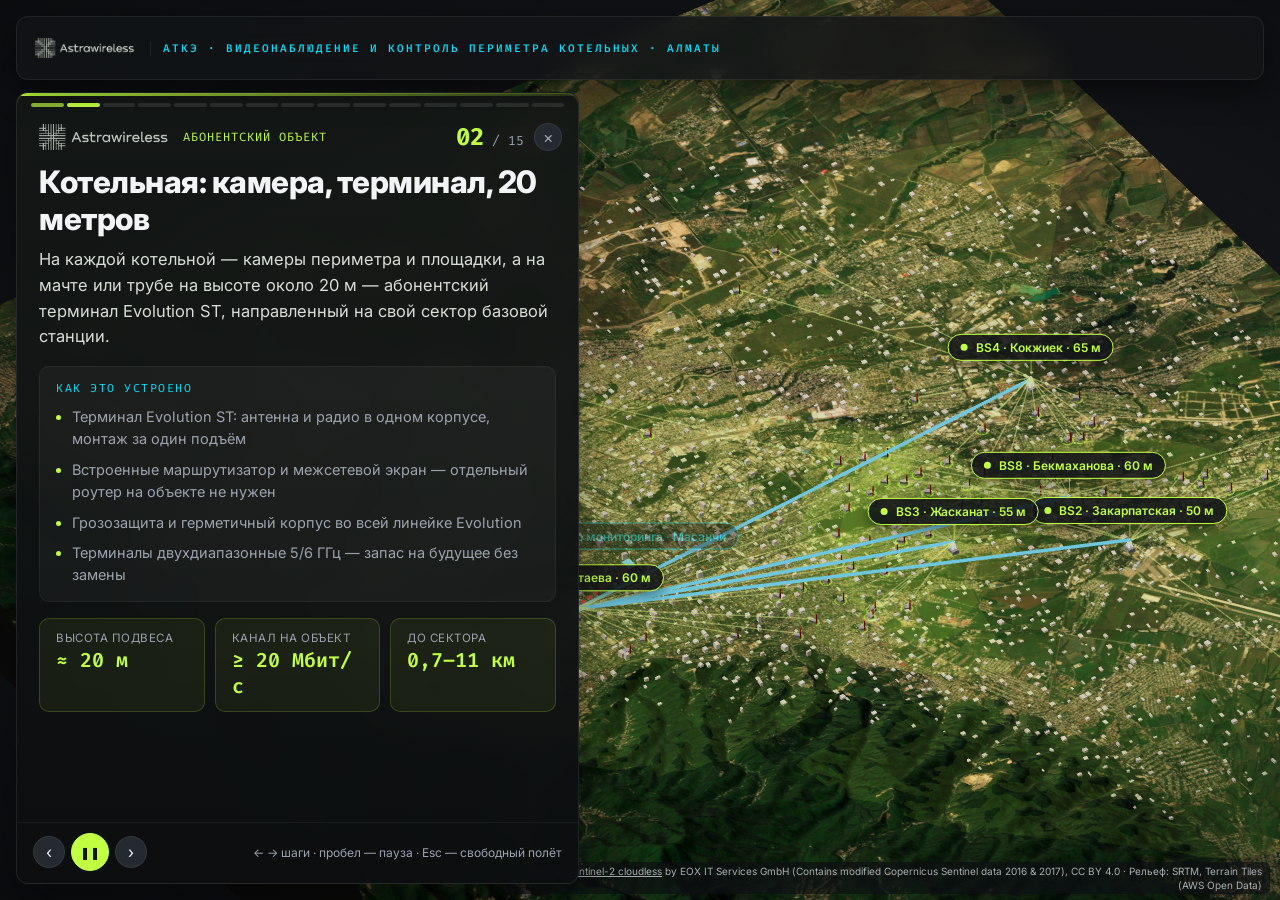
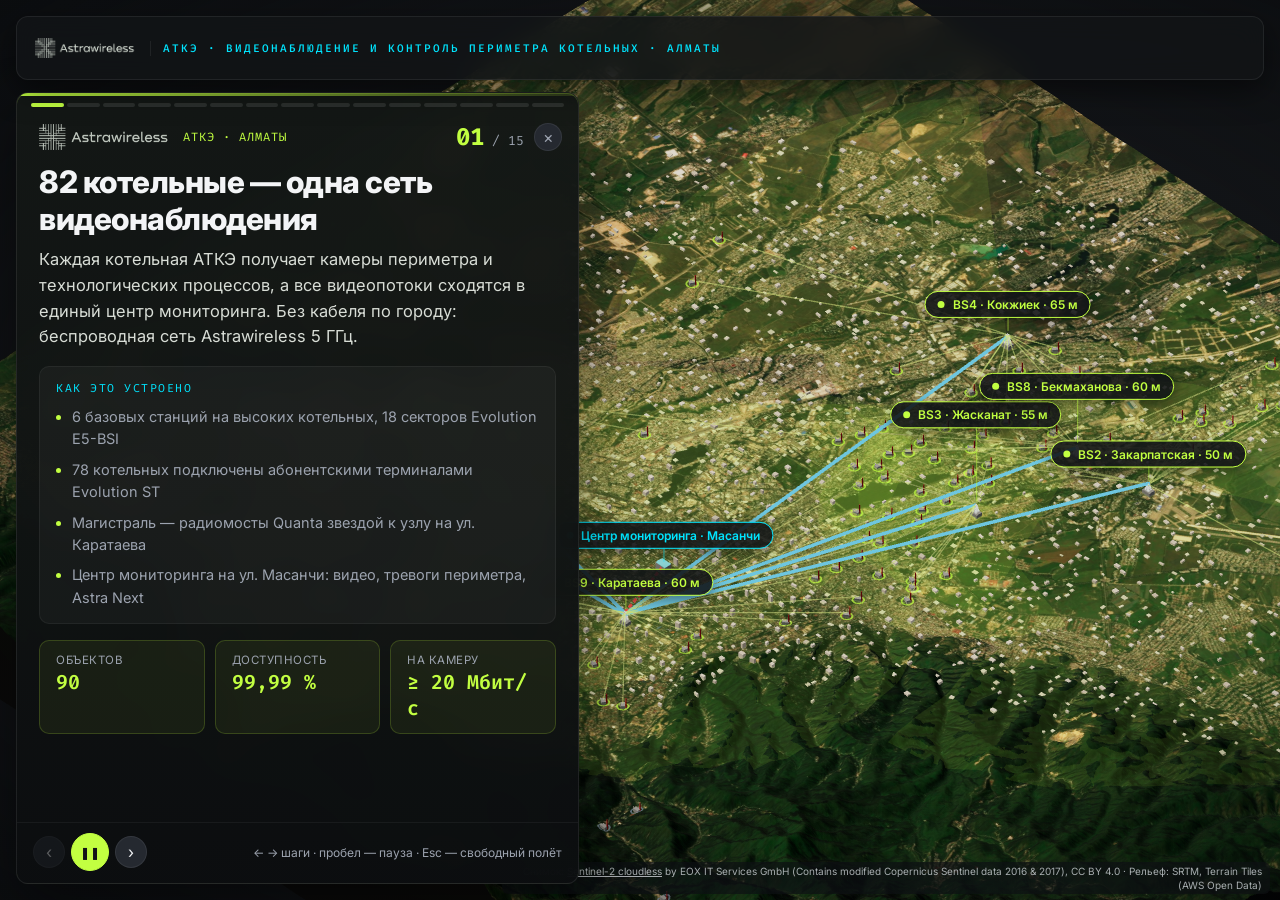
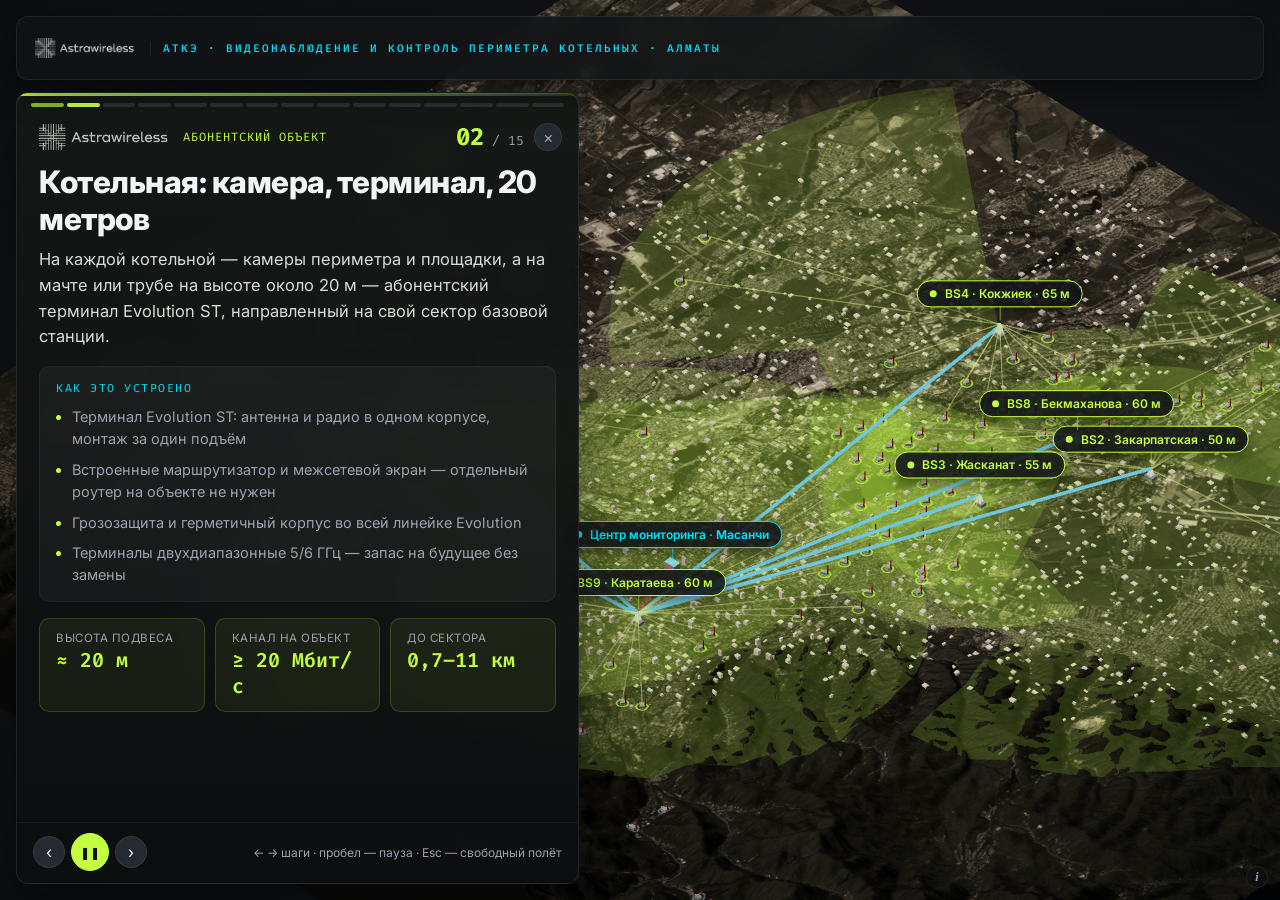
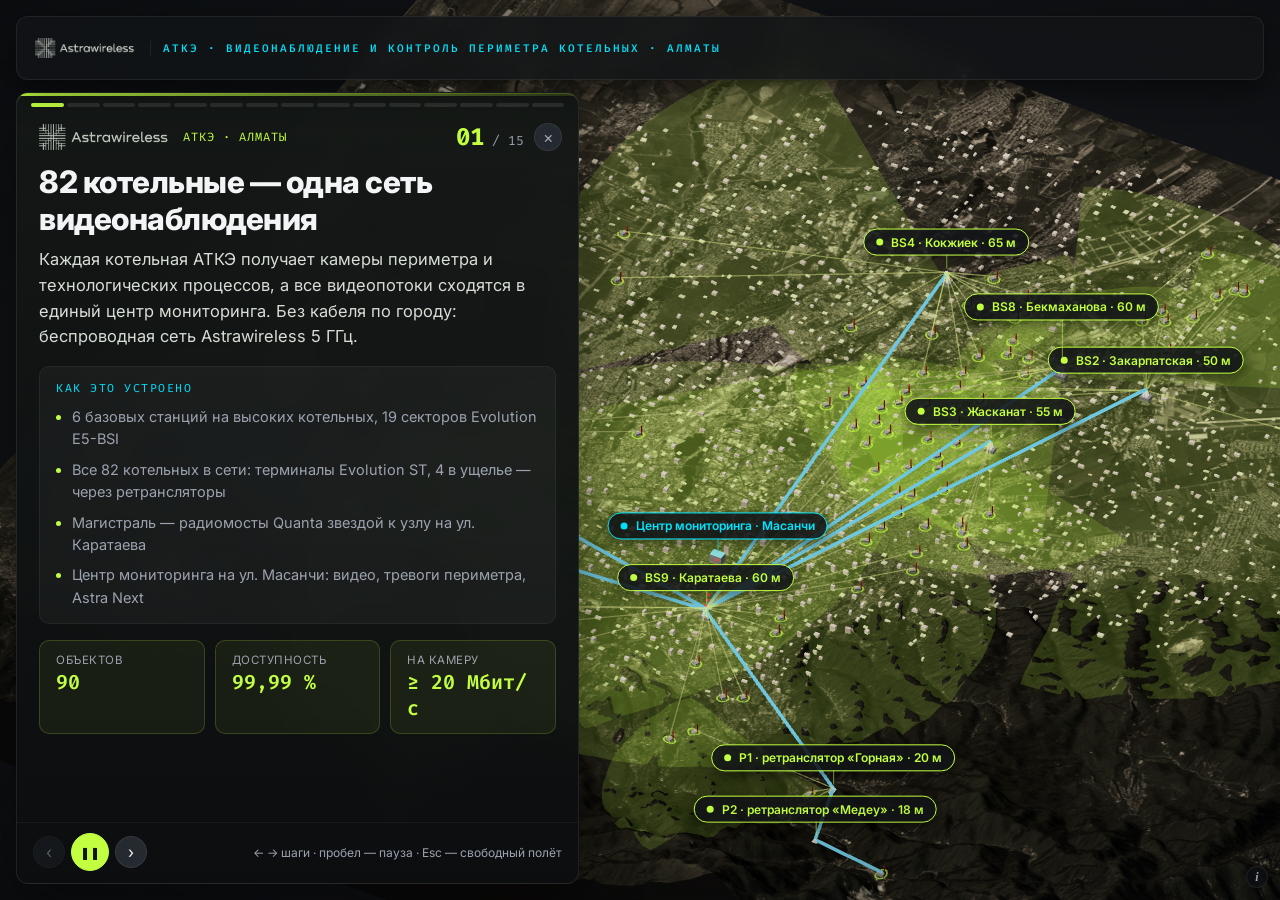
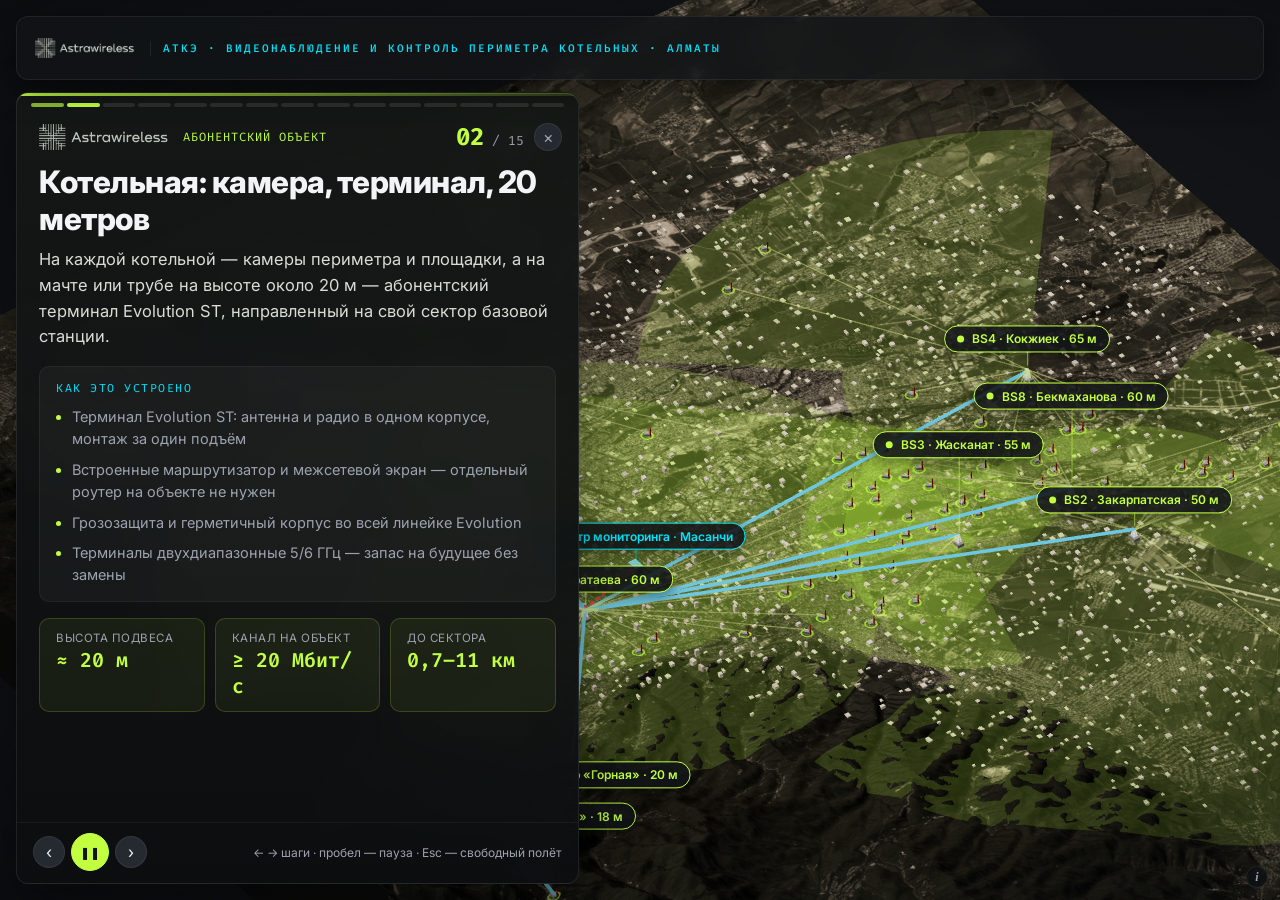
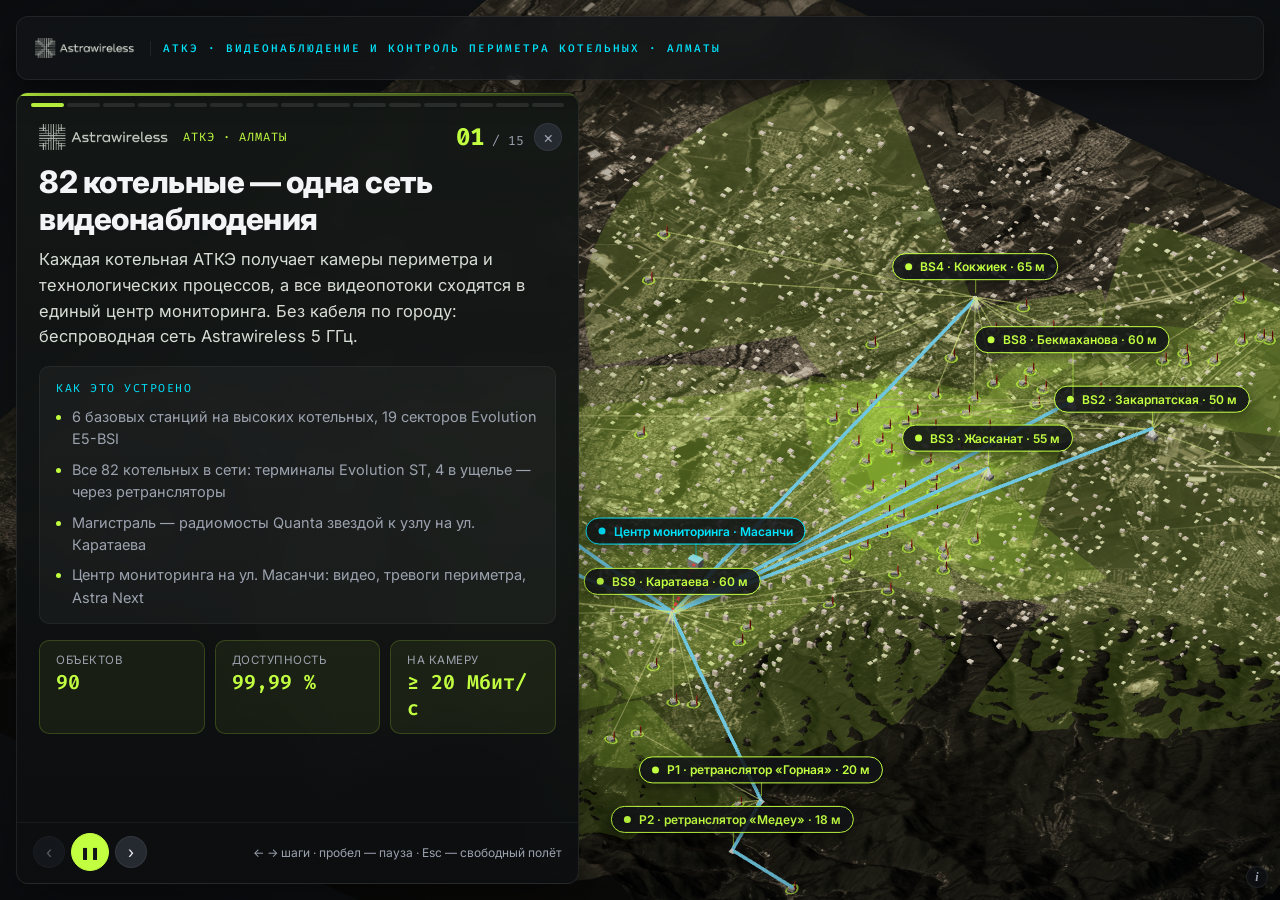
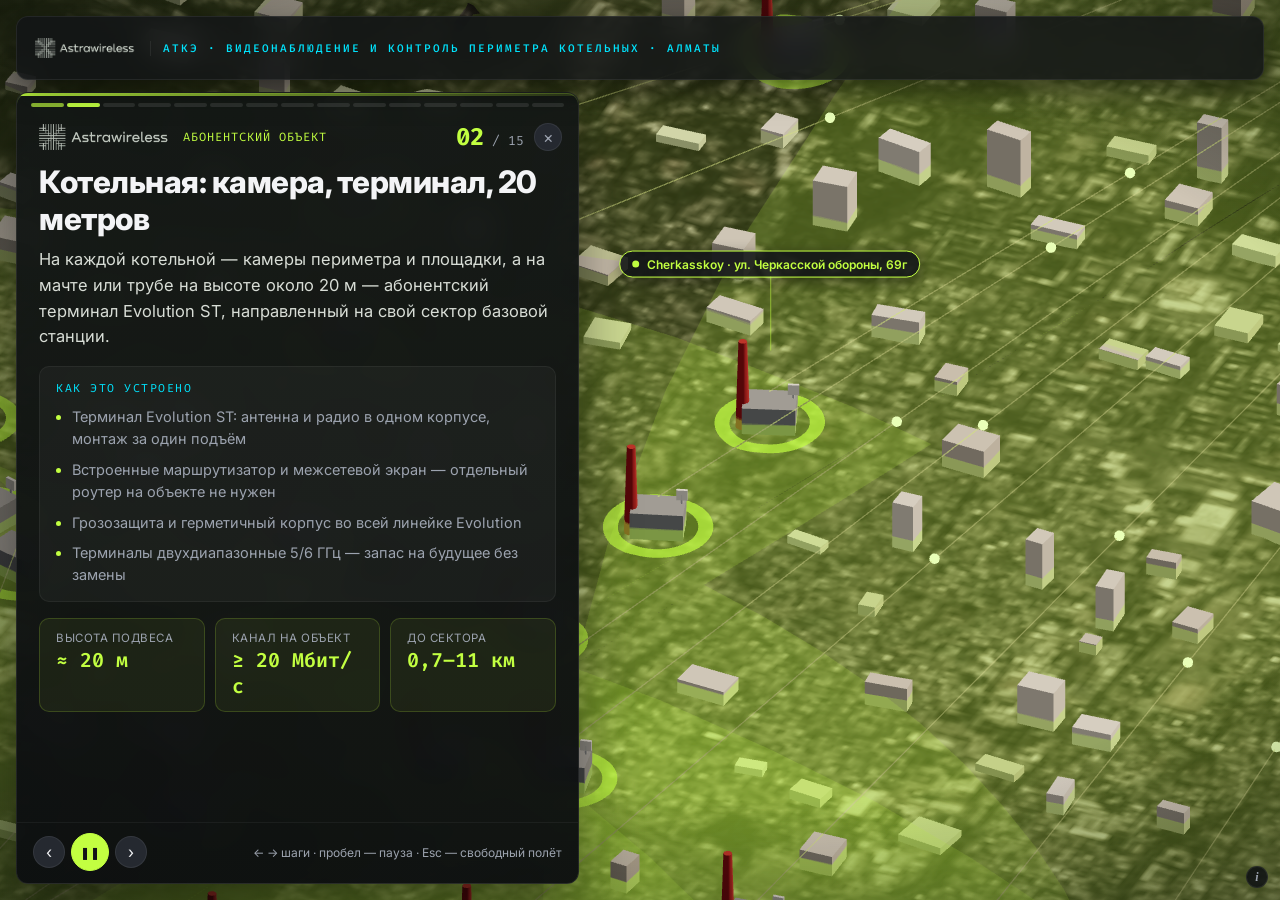
